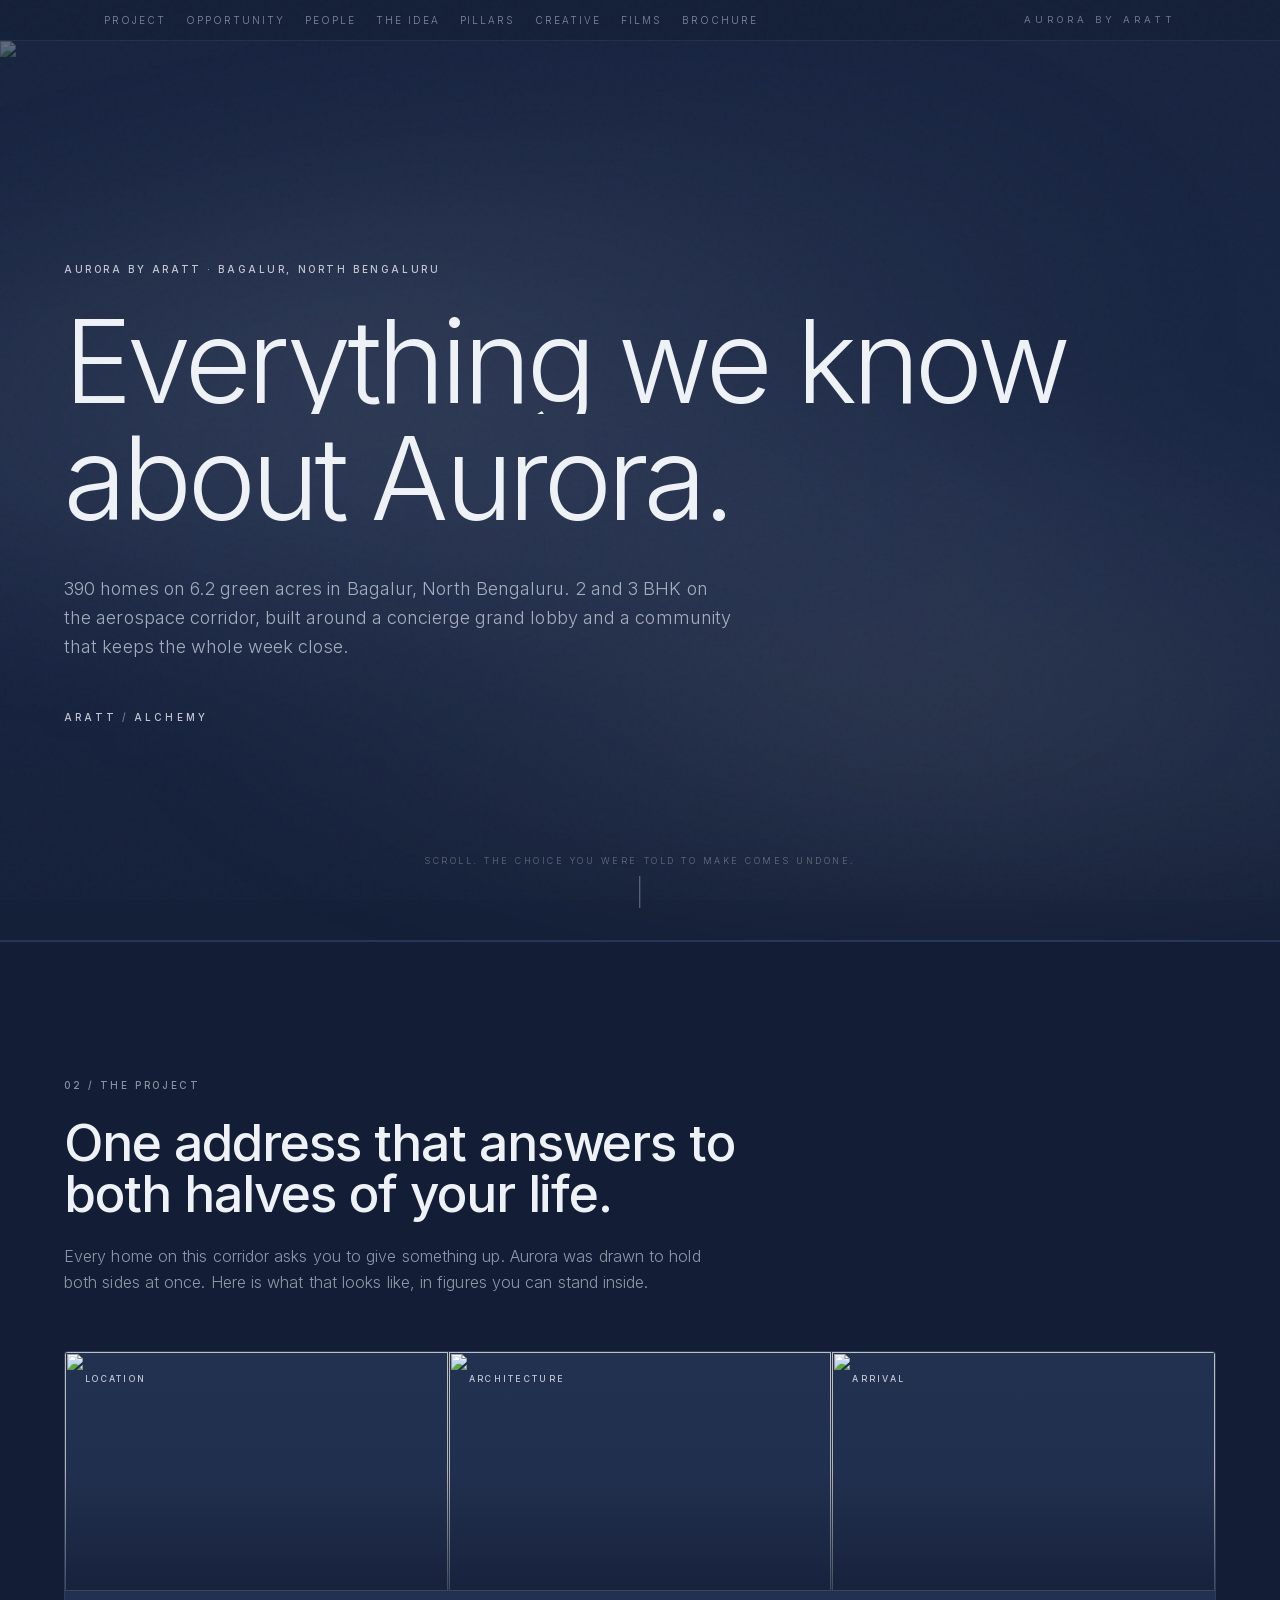
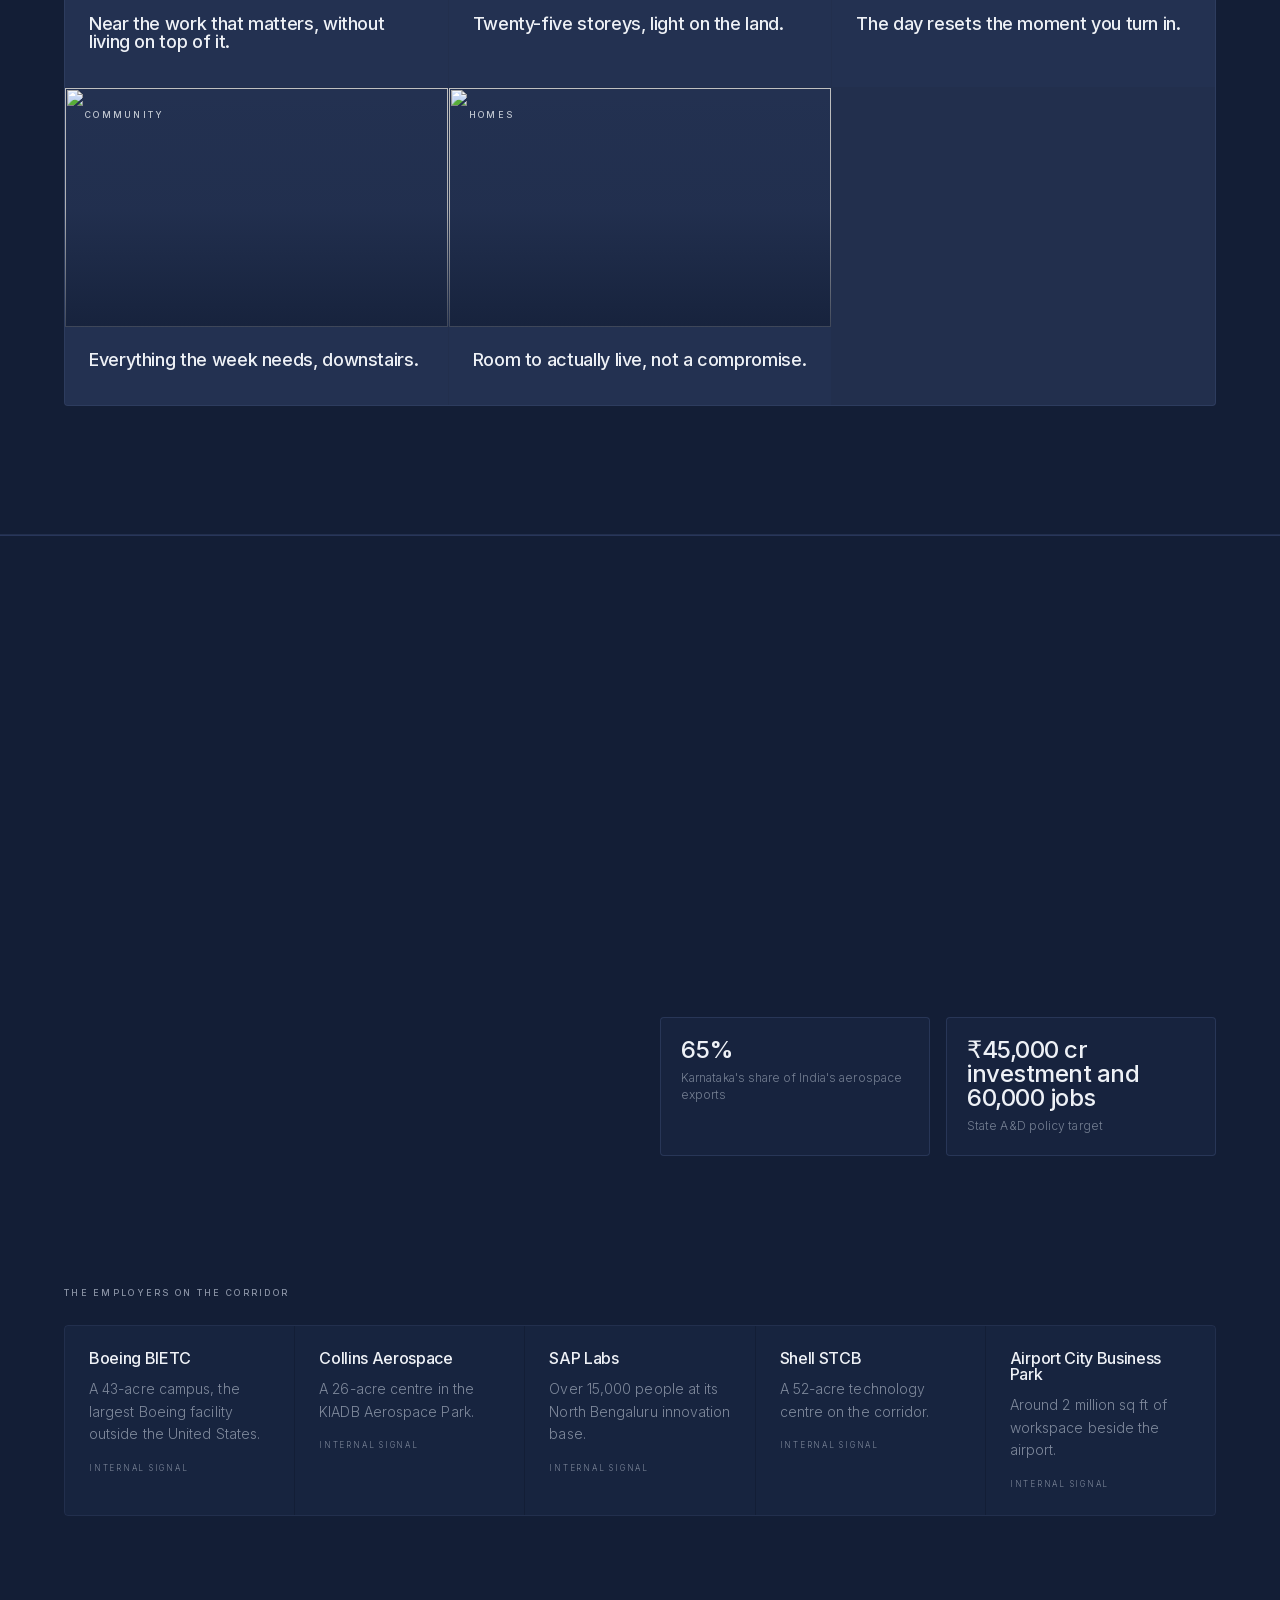
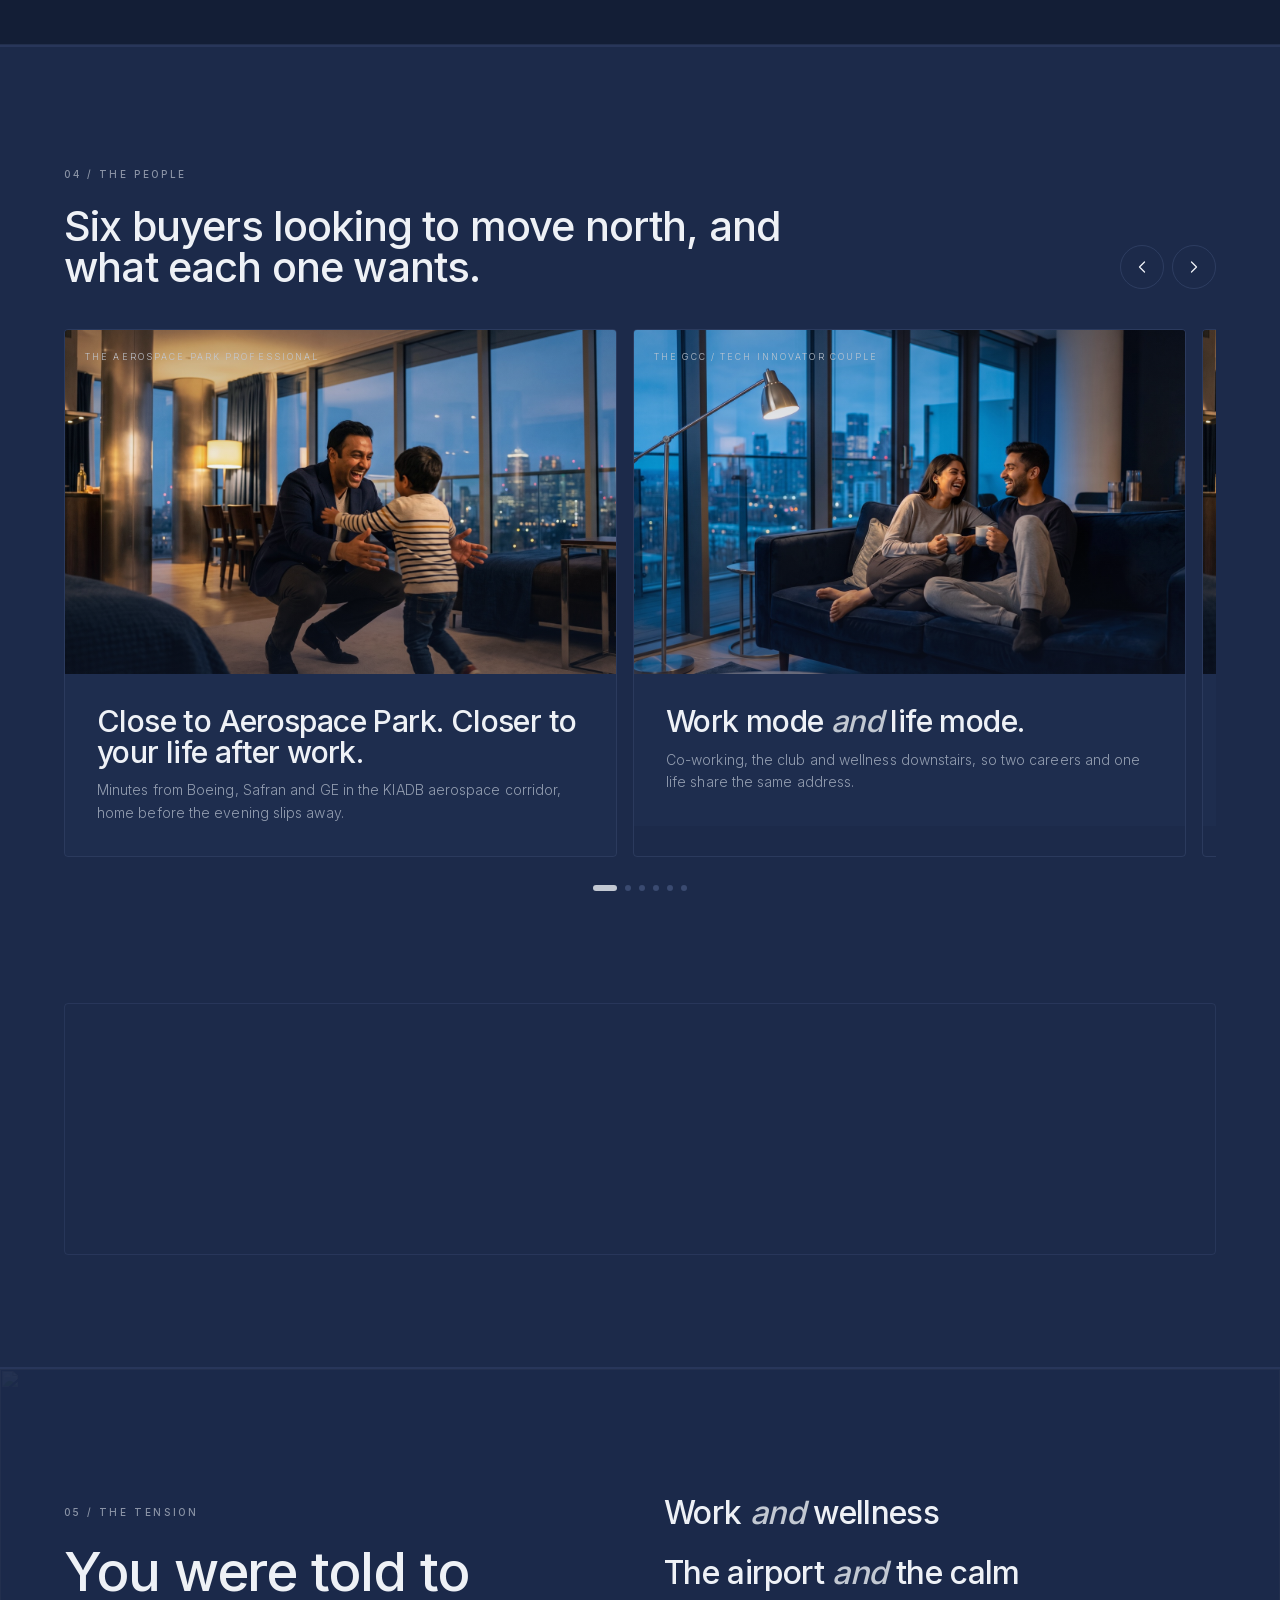
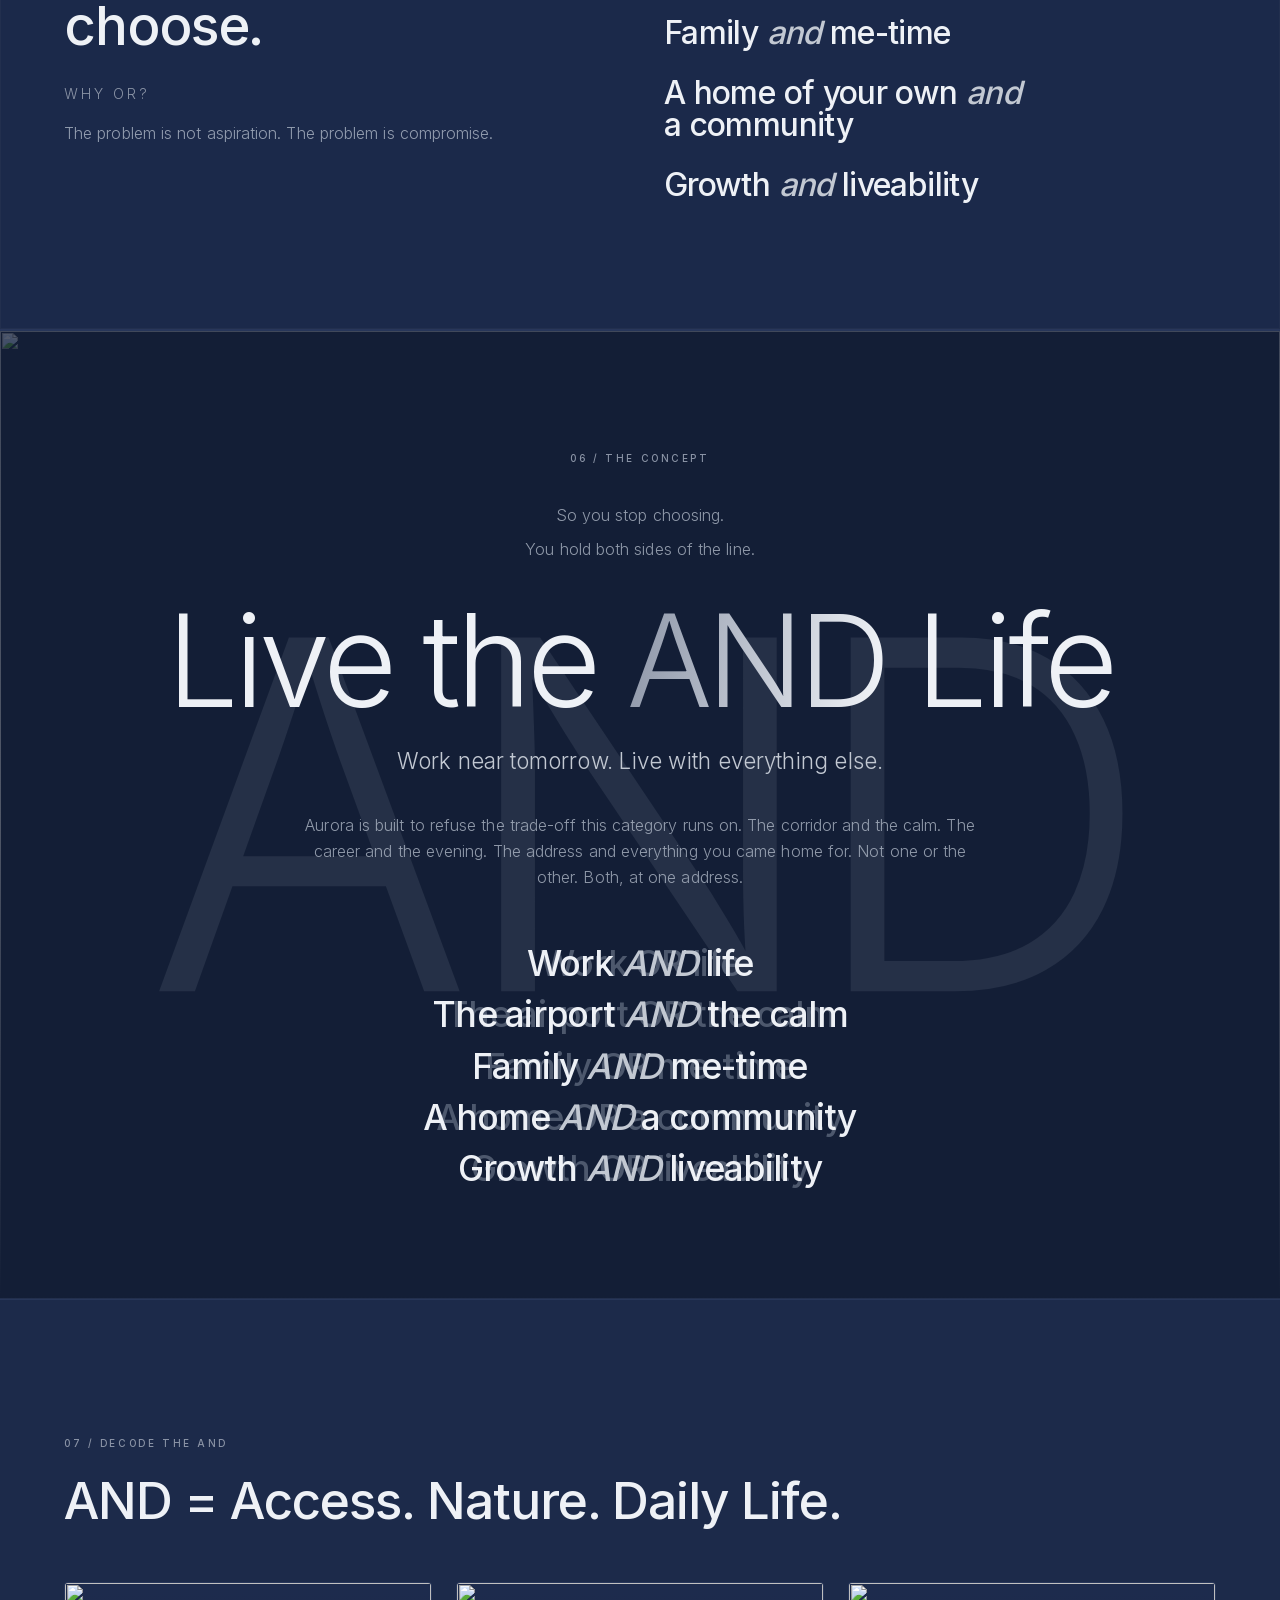
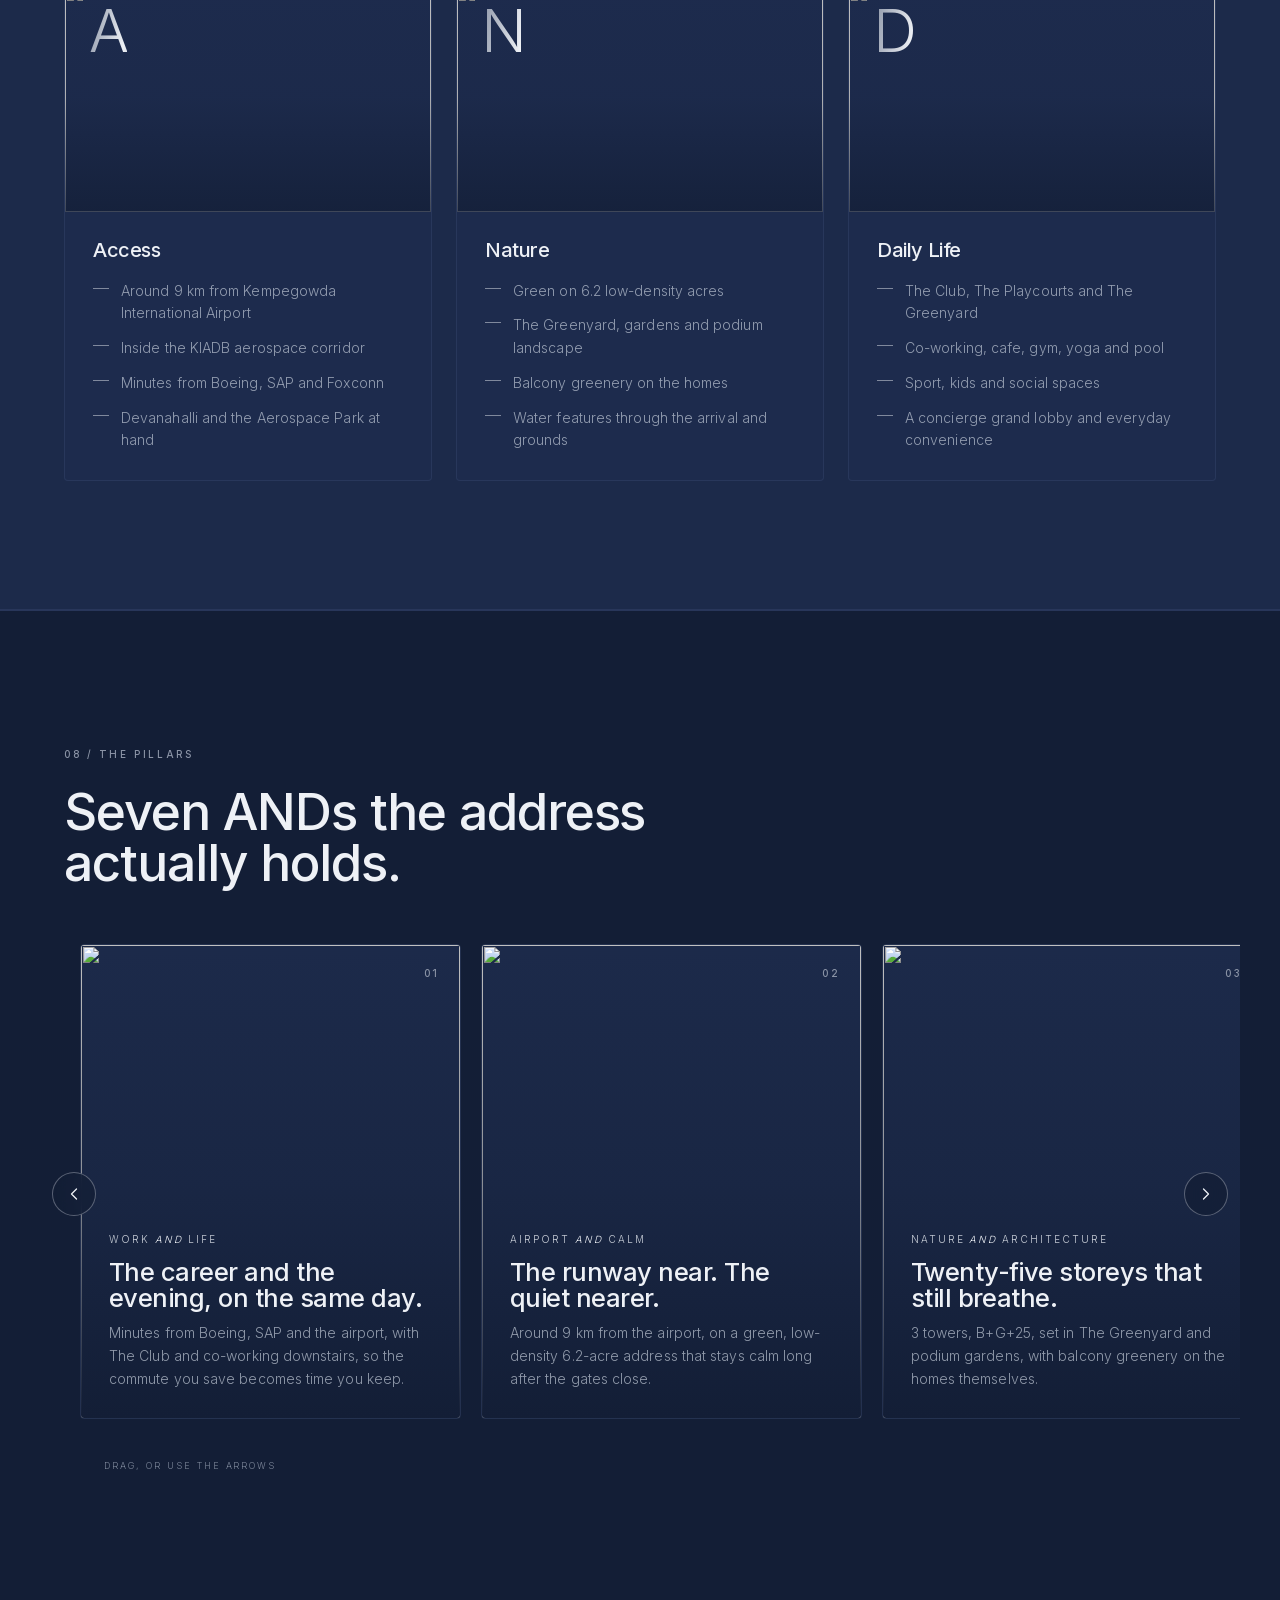
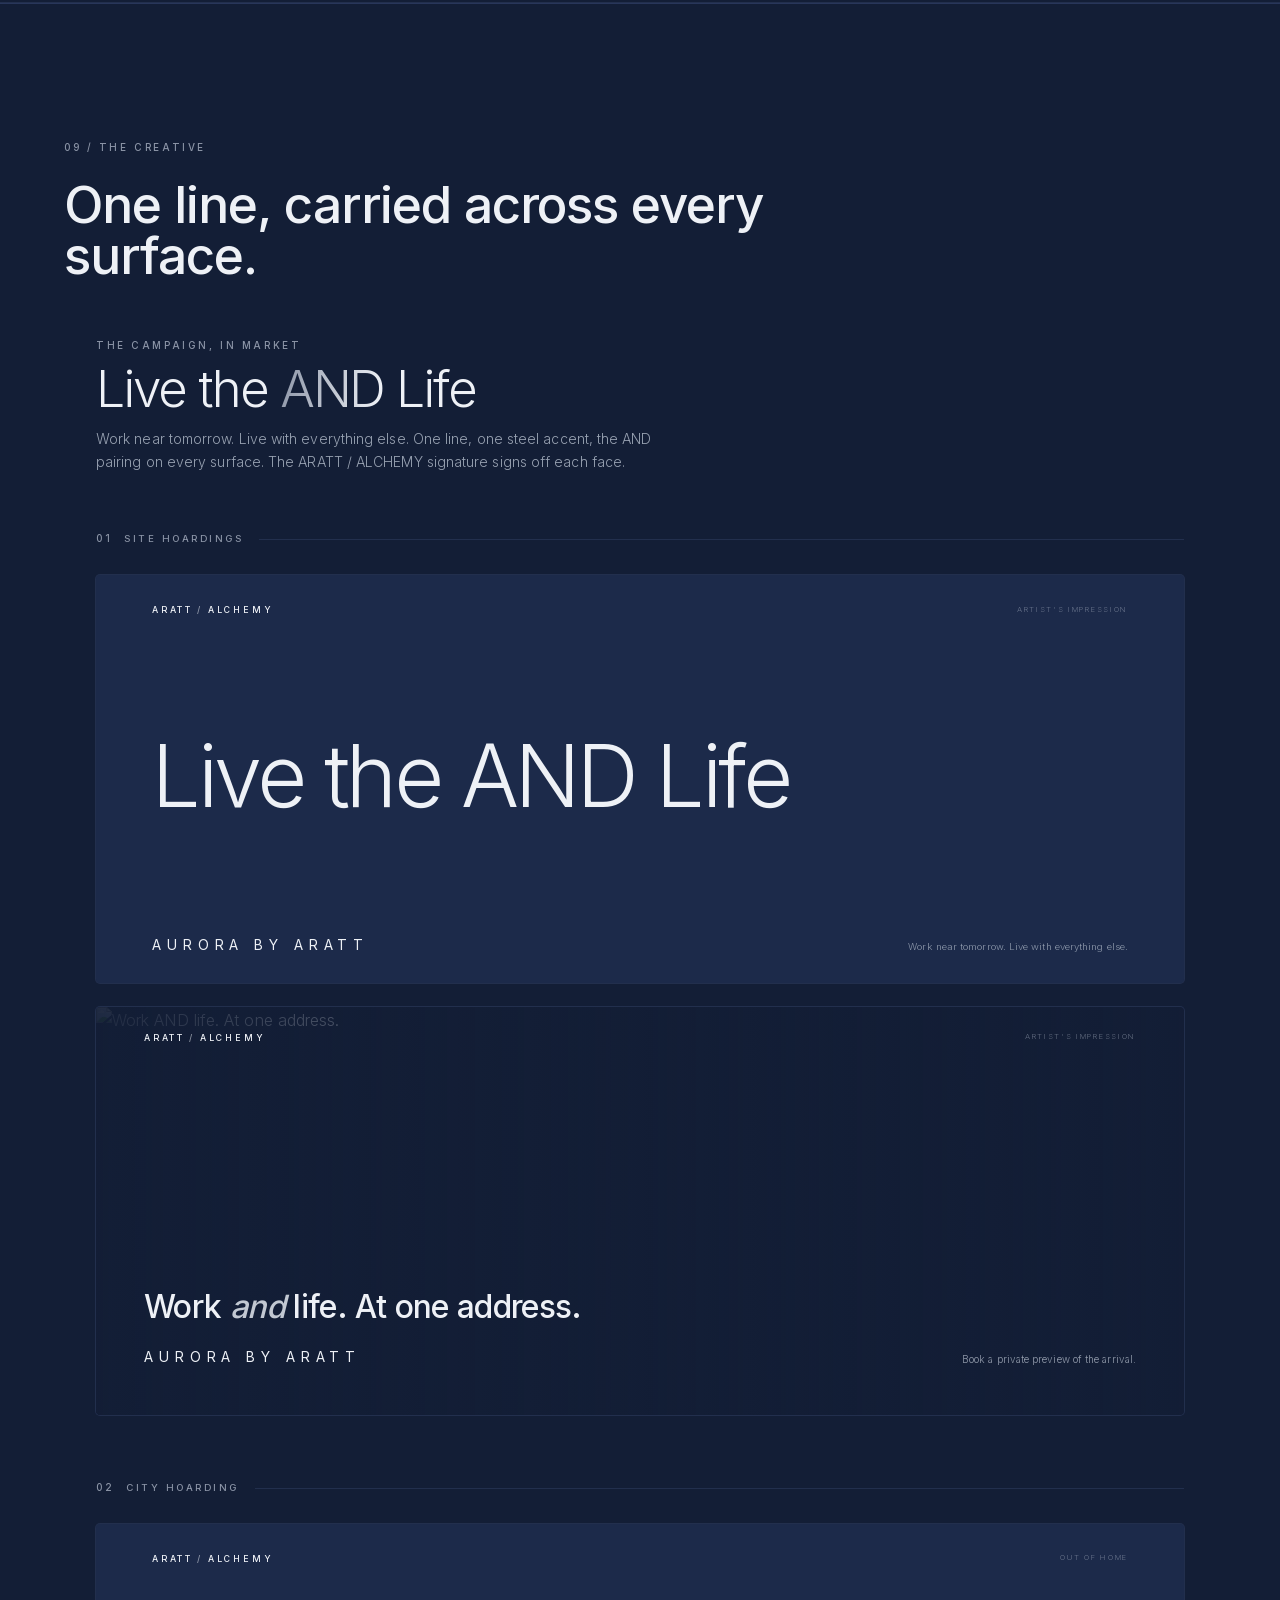
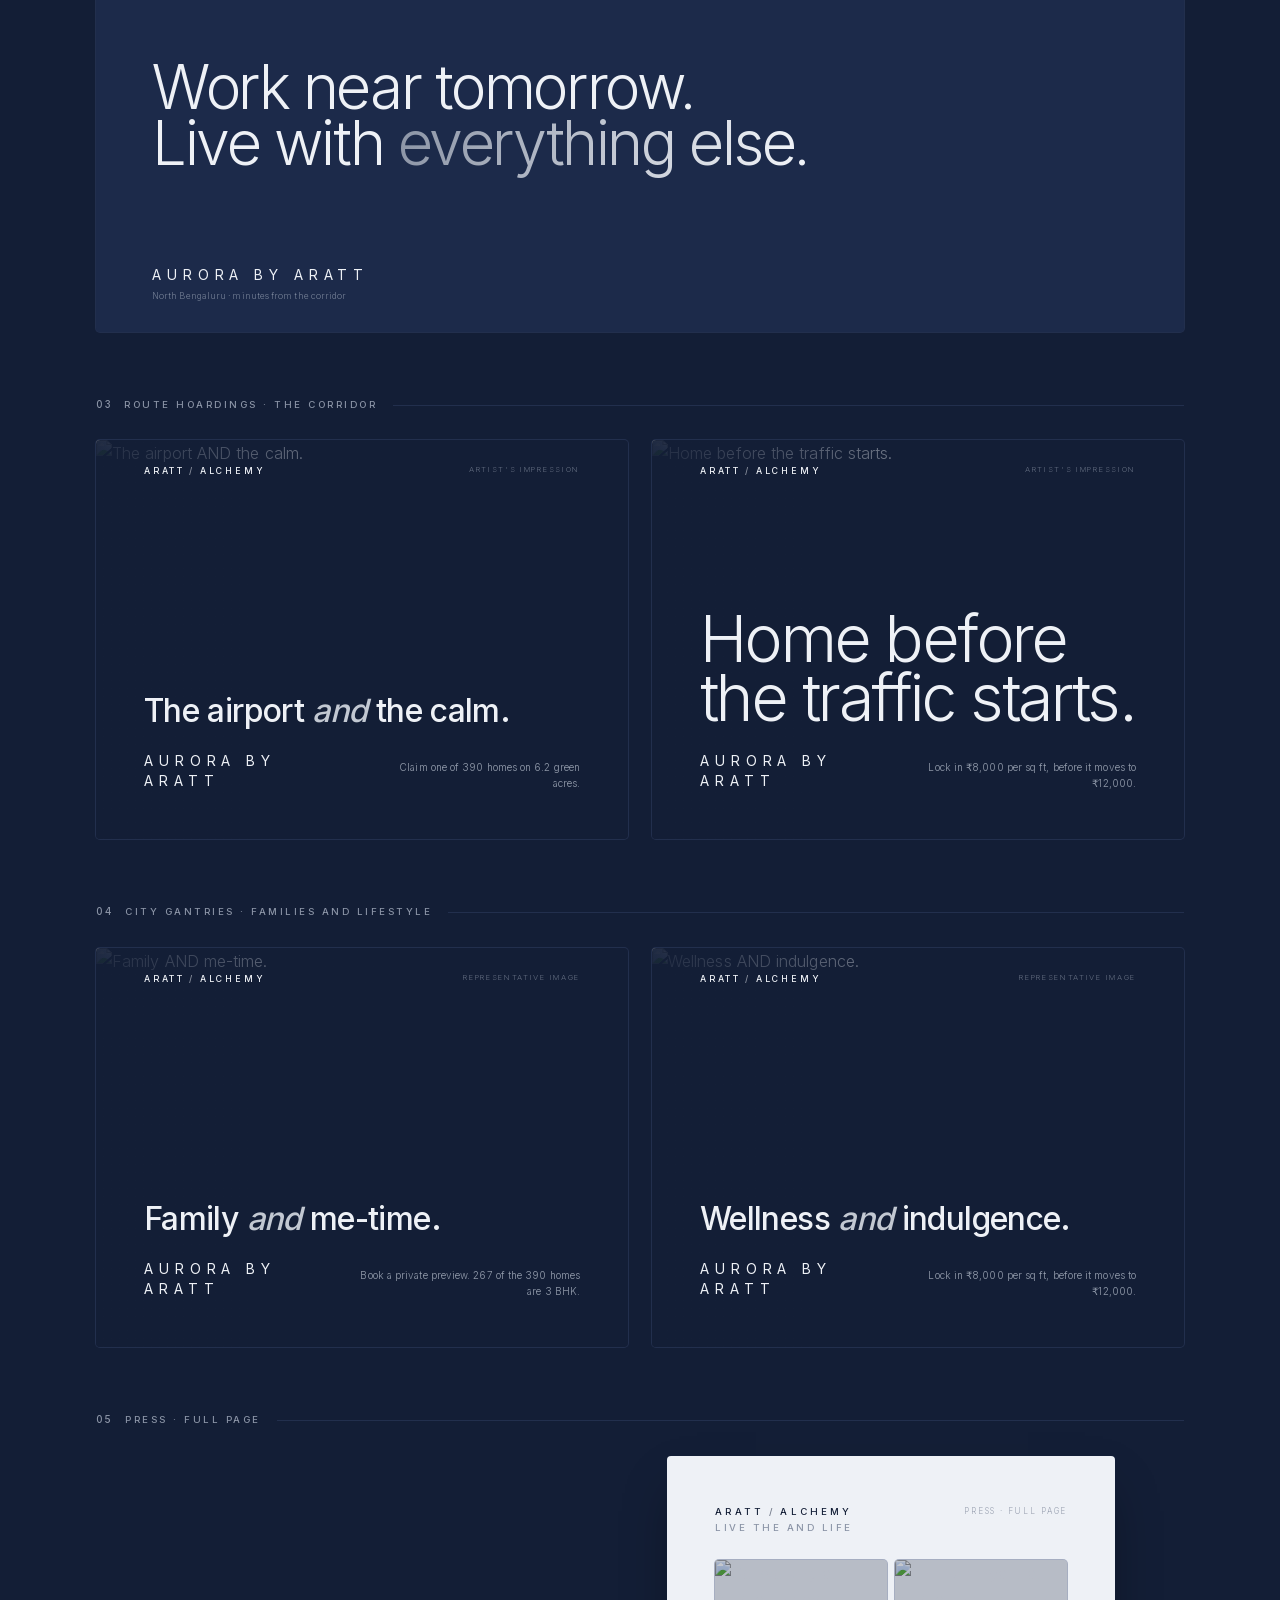
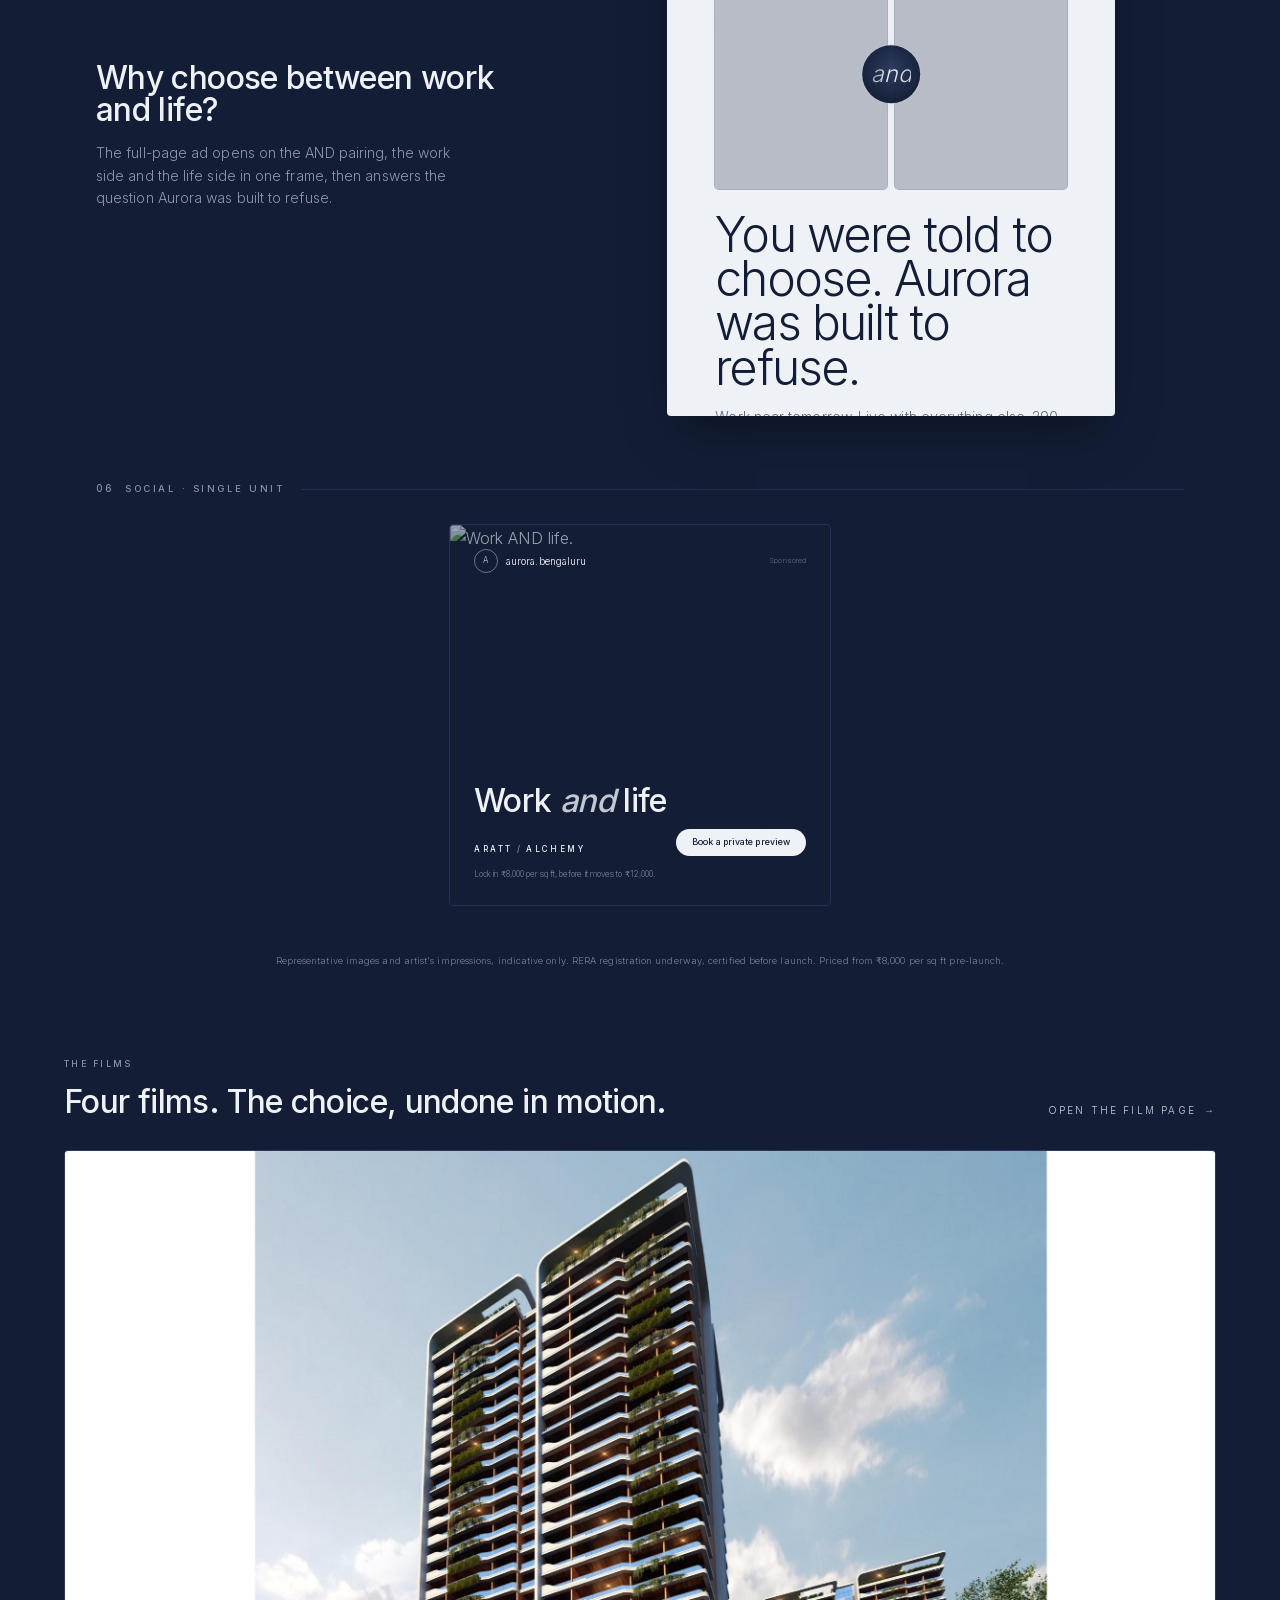
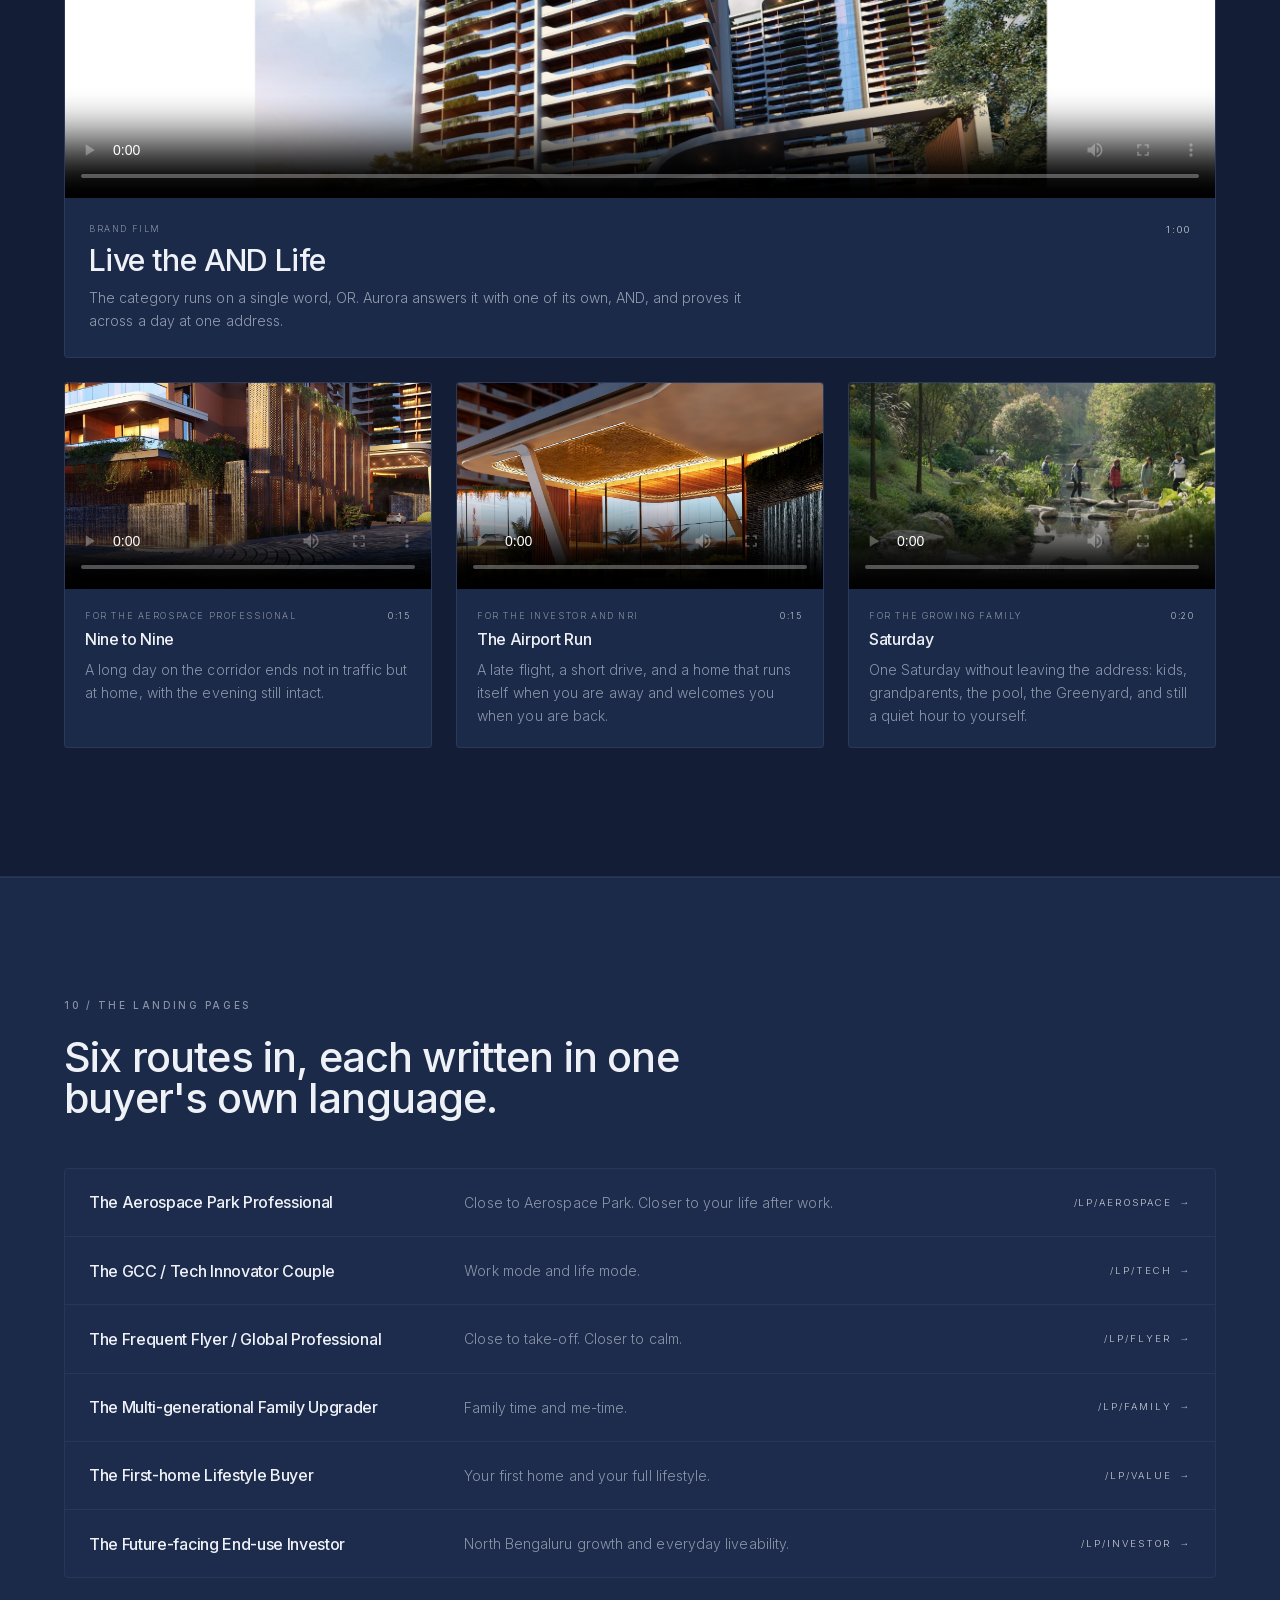
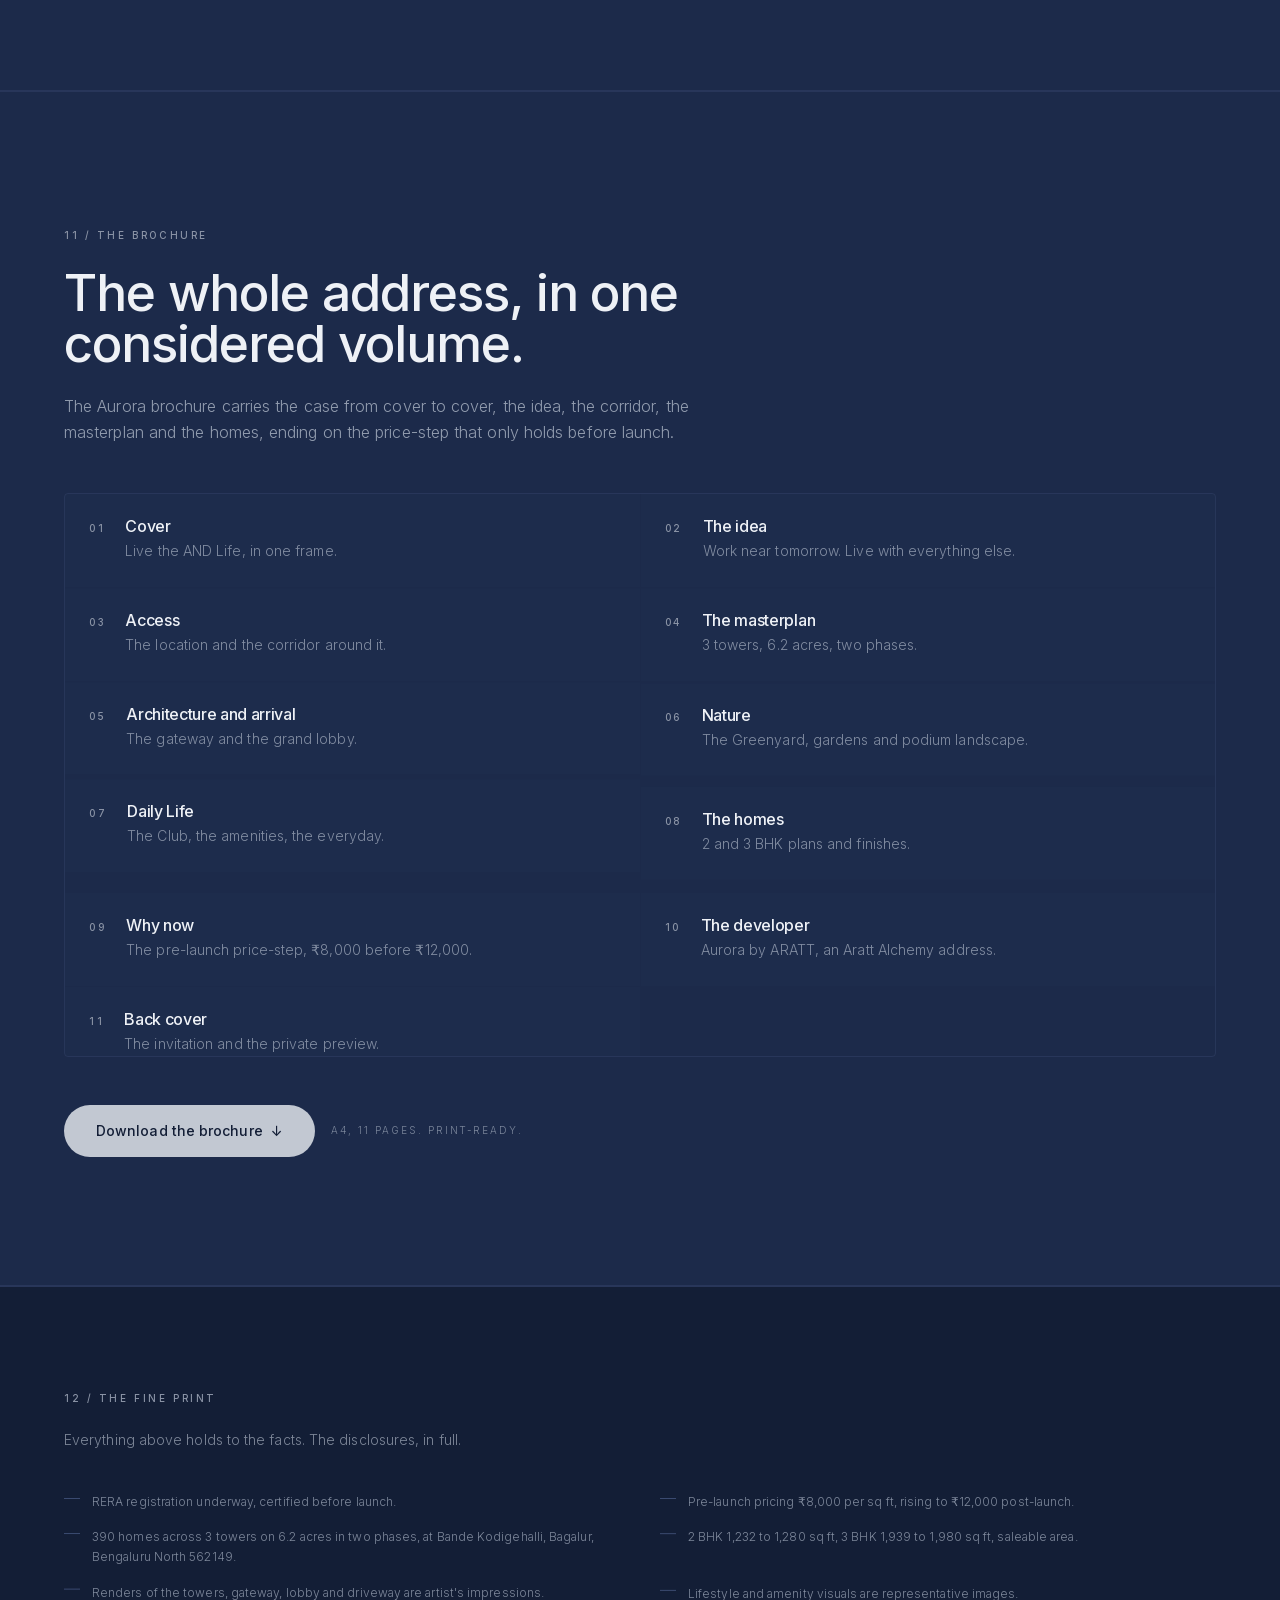
==== index.html @ e552d4df "Commit cloned landing page and assets" ====
<!DOCTYPE html><html data-dpl-id="dpl_Bg25fUHdhEsCrPR8ZMfVuFQyjgDs" lang="en" class="inter_f4213802-module__MgCSNG__variable"><head><meta charSet="utf-8"/><meta name="viewport" content="width=device-width, initial-scale=1"/><link rel="preload" href="/_next/static/media/83afe278b6a6bb3c-s.p.2bn3s6zvc0dyp.woff2?dpl=dpl_Bg25fUHdhEsCrPR8ZMfVuFQyjgDs" as="font" crossorigin="" type="font/woff2"/><link rel="preload" as="image" imageSrcSet="/_next/image?url=%2Fimg%2Fdeck%2Ffacade.jpg&amp;w=640&amp;q=75&amp;dpl=dpl_Bg25fUHdhEsCrPR8ZMfVuFQyjgDs 640w, /_next/image?url=%2Fimg%2Fdeck%2Ffacade.jpg&amp;w=750&amp;q=75&amp;dpl=dpl_Bg25fUHdhEsCrPR8ZMfVuFQyjgDs 750w, /_next/image?url=%2Fimg%2Fdeck%2Ffacade.jpg&amp;w=828&amp;q=75&amp;dpl=dpl_Bg25fUHdhEsCrPR8ZMfVuFQyjgDs 828w, /_next/image?url=%2Fimg%2Fdeck%2Ffacade.jpg&amp;w=1080&amp;q=75&amp;dpl=dpl_Bg25fUHdhEsCrPR8ZMfVuFQyjgDs 1080w, /_next/image?url=%2Fimg%2Fdeck%2Ffacade.jpg&amp;w=1200&amp;q=75&amp;dpl=dpl_Bg25fUHdhEsCrPR8ZMfVuFQyjgDs 1200w, /_next/image?url=%2Fimg%2Fdeck%2Ffacade.jpg&amp;w=1920&amp;q=75&amp;dpl=dpl_Bg25fUHdhEsCrPR8ZMfVuFQyjgDs 1920w, /_next/image?url=%2Fimg%2Fdeck%2Ffacade.jpg&amp;w=2048&amp;q=75&amp;dpl=dpl_Bg25fUHdhEsCrPR8ZMfVuFQyjgDs 2048w, /_next/image?url=%2Fimg%2Fdeck%2Ffacade.jpg&amp;w=3840&amp;q=75&amp;dpl=dpl_Bg25fUHdhEsCrPR8ZMfVuFQyjgDs 3840w" imageSizes="100vw"/><link rel="stylesheet" href="/_next/static/chunks/2kq37qay9_5m1.css?dpl=dpl_Bg25fUHdhEsCrPR8ZMfVuFQyjgDs" data-precedence="next"/><link rel="preload" as="script" fetchPriority="low" href="/_next/static/chunks/0gore01jw617k.js?dpl=dpl_Bg25fUHdhEsCrPR8ZMfVuFQyjgDs"/><script src="/_next/static/chunks/15orcrkp-_9ct.js?dpl=dpl_Bg25fUHdhEsCrPR8ZMfVuFQyjgDs" async=""></script><script src="/_next/static/chunks/3p9eevrhj-twl.js?dpl=dpl_Bg25fUHdhEsCrPR8ZMfVuFQyjgDs" async=""></script><script src="/_next/static/chunks/1mfjqidm5qp0a.js?dpl=dpl_Bg25fUHdhEsCrPR8ZMfVuFQyjgDs" async=""></script><script src="/_next/static/chunks/turbopack-2avrv18fn4o2w.js?dpl=dpl_Bg25fUHdhEsCrPR8ZMfVuFQyjgDs" async=""></script><script src="/_next/static/chunks/05-c3ty_6dwfk.js?dpl=dpl_Bg25fUHdhEsCrPR8ZMfVuFQyjgDs" async=""></script><script src="/_next/static/chunks/14mrh2-p_w84d.js?dpl=dpl_Bg25fUHdhEsCrPR8ZMfVuFQyjgDs" async=""></script><script src="/_next/static/chunks/0d7z5o1bxadqd.js?dpl=dpl_Bg25fUHdhEsCrPR8ZMfVuFQyjgDs" async=""></script><script src="/_next/static/chunks/2y96obt93bg2v.js?dpl=dpl_Bg25fUHdhEsCrPR8ZMfVuFQyjgDs" async=""></script><script src="/_next/static/chunks/38ey9dg286jt0.js?dpl=dpl_Bg25fUHdhEsCrPR8ZMfVuFQyjgDs" async=""></script><script src="/_next/static/chunks/0danqw8c0l--f.js?dpl=dpl_Bg25fUHdhEsCrPR8ZMfVuFQyjgDs" async=""></script><script src="/_next/static/chunks/3yv6t93pow8eq.js?dpl=dpl_Bg25fUHdhEsCrPR8ZMfVuFQyjgDs" async=""></script><meta name="next-size-adjust" content=""/><title>Aurora · Live the AND Life</title><meta name="description" content="Aurora by Aratt, a landmark residential development at Bagalur, North Bengaluru. Work near tomorrow. Live with everything else."/><meta name="author" content="Aratt Builders"/><meta name="keywords" content="Aurora,Aratt,Bagalur,North Bengaluru,luxury apartments,2 &amp; 3 BHK"/><meta property="og:title" content="Aurora · Live the AND Life"/><meta property="og:description" content="A landmark residential development at Bagalur, North Bengaluru. Work near tomorrow. Live with everything else."/><meta property="og:type" content="website"/><meta name="twitter:card" content="summary"/><meta name="twitter:title" content="Aurora · Live the AND Life"/><meta name="twitter:description" content="A landmark residential development at Bagalur, North Bengaluru. Work near tomorrow. Live with everything else."/><link rel="icon" href="/favicon.ico?favicon.2vob68tjqpejf.ico?dpl=dpl_Bg25fUHdhEsCrPR8ZMfVuFQyjgDs" sizes="256x256" type="image/x-icon"/><script src="/_next/static/chunks/0cz1d0mv5g_q7.js?dpl=dpl_Bg25fUHdhEsCrPR8ZMfVuFQyjgDs" noModule=""></script></head><body><div hidden=""><!--$--><!--/$--></div><div class="grain-overlay" aria-hidden="true"></div><main class="relative"><div aria-hidden="true" class="fixed inset-x-0 top-0 z-50 h-px origin-left bg-gradient-to-r from-transparent via-gold to-gold-bright" style="transform:scaleX(0)"></div><div class="grain-overlay" aria-hidden="true"></div><nav class="sticky top-0 z-40 border-b border-navy-line/40 bg-navy-deep/85 backdrop-blur-md"><div class="mx-auto flex max-w-6xl items-center gap-6 px-6 sm:px-10"><ul class="flex flex-1 items-center gap-5 overflow-x-auto py-3 text-[0.62rem] uppercase tracking-[0.2em] text-mist/60 [scrollbar-width:none] [&amp;::-webkit-scrollbar]:hidden"><li class="shrink-0"><a href="#project" class="whitespace-nowrap transition-colors hover:text-gold">Project</a></li><li class="shrink-0"><a href="#opportunity" class="whitespace-nowrap transition-colors hover:text-gold">Opportunity</a></li><li class="shrink-0"><a href="#people" class="whitespace-nowrap transition-colors hover:text-gold">People</a></li><li class="shrink-0"><a href="#the-idea" class="whitespace-nowrap transition-colors hover:text-gold">The idea</a></li><li class="shrink-0"><a href="#pillars" class="whitespace-nowrap transition-colors hover:text-gold">Pillars</a></li><li class="shrink-0"><a href="#creative" class="whitespace-nowrap transition-colors hover:text-gold">Creative</a></li><li class="shrink-0"><a href="#films" class="whitespace-nowrap transition-colors hover:text-gold">Films</a></li><li class="shrink-0"><a href="#brochure" class="whitespace-nowrap transition-colors hover:text-gold">Brochure</a></li></ul><span class="hidden shrink-0 wordmark text-[0.6rem] text-mist/50 sm:inline">Aurora by ARATT</span></div></nav><section class="relative flex min-h-screen items-center overflow-hidden border-b border-navy-line/40 bg-navy px-6 sm:px-10"><div class="absolute inset-0"><img alt="The Aurora facade" decoding="async" data-nimg="fill" class="object-cover opacity-75" style="position:absolute;height:100%;width:100%;left:0;top:0;right:0;bottom:0;color:transparent" sizes="100vw" srcSet="/_next/image?url=%2Fimg%2Fdeck%2Ffacade.jpg&amp;w=640&amp;q=75&amp;dpl=dpl_Bg25fUHdhEsCrPR8ZMfVuFQyjgDs 640w, /_next/image?url=%2Fimg%2Fdeck%2Ffacade.jpg&amp;w=750&amp;q=75&amp;dpl=dpl_Bg25fUHdhEsCrPR8ZMfVuFQyjgDs 750w, /_next/image?url=%2Fimg%2Fdeck%2Ffacade.jpg&amp;w=828&amp;q=75&amp;dpl=dpl_Bg25fUHdhEsCrPR8ZMfVuFQyjgDs 828w, /_next/image?url=%2Fimg%2Fdeck%2Ffacade.jpg&amp;w=1080&amp;q=75&amp;dpl=dpl_Bg25fUHdhEsCrPR8ZMfVuFQyjgDs 1080w, /_next/image?url=%2Fimg%2Fdeck%2Ffacade.jpg&amp;w=1200&amp;q=75&amp;dpl=dpl_Bg25fUHdhEsCrPR8ZMfVuFQyjgDs 1200w, /_next/image?url=%2Fimg%2Fdeck%2Ffacade.jpg&amp;w=1920&amp;q=75&amp;dpl=dpl_Bg25fUHdhEsCrPR8ZMfVuFQyjgDs 1920w, /_next/image?url=%2Fimg%2Fdeck%2Ffacade.jpg&amp;w=2048&amp;q=75&amp;dpl=dpl_Bg25fUHdhEsCrPR8ZMfVuFQyjgDs 2048w, /_next/image?url=%2Fimg%2Fdeck%2Ffacade.jpg&amp;w=3840&amp;q=75&amp;dpl=dpl_Bg25fUHdhEsCrPR8ZMfVuFQyjgDs 3840w" src="/_next/image?url=%2Fimg%2Fdeck%2Ffacade.jpg&amp;w=3840&amp;q=75&amp;dpl=dpl_Bg25fUHdhEsCrPR8ZMfVuFQyjgDs"/><div class="absolute inset-0 bg-gradient-to-t from-navy-deep/90 via-navy-deep/35 to-navy-deep/55"></div></div><div aria-hidden="true" style="--aurora-op:0.35;--aurora-dur:22s" class="jsx-335b17ffafa406c8 aurora-ribbon"><span class="jsx-335b17ffafa406c8 aurora-ribbon__band aurora-ribbon__band--a"></span><span class="jsx-335b17ffafa406c8 aurora-ribbon__band aurora-ribbon__band--b"></span></div><div aria-hidden="true" class="pointer-events-none absolute inset-0 flex items-center justify-center opacity-40"><div class="display-hero select-none whitespace-nowrap text-[26vw] leading-none text-navy-surface/30" style="transform:translateX(6%)">Aurora</div></div><div class="relative z-10 mx-auto w-full max-w-6xl py-32"><div style="opacity:0;transform:translateY(28px)"><span class="eyebrow text-[0.62rem] text-gold">Aurora by ARATT · Bagalur, North Bengaluru</span></div><div style="opacity:0;transform:translateY(28px)"><h1 class="mt-7 display-hero text-[clamp(3rem,9vw,7.5rem)] text-cream"><span><span class="inline-block overflow-hidden align-baseline"><span class="inline-block" style="opacity:0;transform:translateY(110%)">Everything<!-- --> </span></span><span class="inline-block overflow-hidden align-baseline"><span class="inline-block" style="opacity:0;transform:translateY(110%)">we<!-- --> </span></span><span class="inline-block overflow-hidden align-baseline"><span class="inline-block" style="opacity:0;transform:translateY(110%)">know<!-- --> </span></span><span class="inline-block overflow-hidden align-baseline"><span class="inline-block" style="opacity:0;transform:translateY(110%)">about<!-- --> </span></span><span class="inline-block overflow-hidden align-baseline"><span class="inline-block" style="opacity:0;transform:translateY(110%)">Aurora.</span></span></span></h1></div><div style="opacity:0;transform:translateY(28px)"><p class="mt-8 max-w-2xl text-lg leading-relaxed text-mist/80">390 homes on 6.2 green acres in Bagalur, North Bengaluru. 2 and 3 BHK on the aerospace corridor, built around a concierge grand lobby and a community that keeps the whole week close.</p></div><div style="opacity:0;transform:translateY(28px)"><div class="mt-10"><span aria-label="Aratt Alchemy" class="inline-flex items-baseline whitespace-nowrap font-sans font-medium uppercase text-gold text-[0.62rem]" style="letter-spacing:0.32em">ARATT<span aria-hidden="true" class="px-[0.5em] opacity-55">/</span>ALCHEMY</span></div></div></div><span class="absolute bottom-8 left-1/2 z-10 flex -translate-x-1/2 flex-col items-center gap-2 text-[0.56rem] uppercase tracking-[0.28em] text-mist/45">Scroll. The choice you were told to make comes undone.<span aria-hidden="true" class="h-8 w-px animate-pulse bg-gold/50"></span></span></section><div aria-hidden="true" style="--aurora-dur:8s" class="jsx-e48e6b84104c7c11 aurora-divider"><span class="jsx-e48e6b84104c7c11 aurora-divider__glow"></span></div><section id="project" class="scroll-mt-16 border-b border-navy-line/40 bg-navy-deep px-6 py-24 sm:px-10 sm:py-32"><div class="mx-auto max-w-6xl"><div style="opacity:0;transform:translateY(28px)"><span class="section-num">02 / The project</span></div><div style="opacity:0;transform:translateY(28px)"><h2 class="mt-5 max-w-3xl display-tight text-[clamp(1.9rem,4.4vw,3.2rem)] font-light text-cream">One address that answers to both halves of your life.</h2></div><div style="opacity:0;transform:translateY(28px)"><p class="mt-6 max-w-2xl text-base leading-relaxed text-mist/70">Every home on this corridor asks you to give something up. Aurora was drawn to hold both sides at once. Here is what that looks like, in figures you can stand inside.</p></div><div class="mt-14 grid gap-px overflow-hidden rounded-sm border border-navy-line/50 bg-navy-line/40 sm:grid-cols-2 lg:grid-cols-3"><div class="group" style="opacity:0;transform:translateY(24px)"><div class="relative flex h-full flex-col overflow-hidden bg-navy-surface/30"><div class="relative aspect-[16/10] overflow-hidden"><img alt="" loading="lazy" decoding="async" data-nimg="fill" class="object-cover opacity-100 transition-transform duration-700 ease-out group-hover:scale-105" style="position:absolute;height:100%;width:100%;left:0;top:0;right:0;bottom:0;color:transparent" sizes="(min-width:1024px) 33vw, (min-width:640px) 50vw, 100vw" srcSet="/_next/image?url=%2Fimg%2Fdeck%2Fmap-corridor.jpg&amp;w=256&amp;q=75&amp;dpl=dpl_Bg25fUHdhEsCrPR8ZMfVuFQyjgDs 256w, /_next/image?url=%2Fimg%2Fdeck%2Fmap-corridor.jpg&amp;w=384&amp;q=75&amp;dpl=dpl_Bg25fUHdhEsCrPR8ZMfVuFQyjgDs 384w, /_next/image?url=%2Fimg%2Fdeck%2Fmap-corridor.jpg&amp;w=640&amp;q=75&amp;dpl=dpl_Bg25fUHdhEsCrPR8ZMfVuFQyjgDs 640w, /_next/image?url=%2Fimg%2Fdeck%2Fmap-corridor.jpg&amp;w=750&amp;q=75&amp;dpl=dpl_Bg25fUHdhEsCrPR8ZMfVuFQyjgDs 750w, /_next/image?url=%2Fimg%2Fdeck%2Fmap-corridor.jpg&amp;w=828&amp;q=75&amp;dpl=dpl_Bg25fUHdhEsCrPR8ZMfVuFQyjgDs 828w, /_next/image?url=%2Fimg%2Fdeck%2Fmap-corridor.jpg&amp;w=1080&amp;q=75&amp;dpl=dpl_Bg25fUHdhEsCrPR8ZMfVuFQyjgDs 1080w, /_next/image?url=%2Fimg%2Fdeck%2Fmap-corridor.jpg&amp;w=1200&amp;q=75&amp;dpl=dpl_Bg25fUHdhEsCrPR8ZMfVuFQyjgDs 1200w, /_next/image?url=%2Fimg%2Fdeck%2Fmap-corridor.jpg&amp;w=1920&amp;q=75&amp;dpl=dpl_Bg25fUHdhEsCrPR8ZMfVuFQyjgDs 1920w, /_next/image?url=%2Fimg%2Fdeck%2Fmap-corridor.jpg&amp;w=2048&amp;q=75&amp;dpl=dpl_Bg25fUHdhEsCrPR8ZMfVuFQyjgDs 2048w, /_next/image?url=%2Fimg%2Fdeck%2Fmap-corridor.jpg&amp;w=3840&amp;q=75&amp;dpl=dpl_Bg25fUHdhEsCrPR8ZMfVuFQyjgDs 3840w" src="/_next/image?url=%2Fimg%2Fdeck%2Fmap-corridor.jpg&amp;w=3840&amp;q=75&amp;dpl=dpl_Bg25fUHdhEsCrPR8ZMfVuFQyjgDs"/><div class="absolute inset-0 bg-gradient-to-t from-navy-deep/75 via-navy-deep/10 to-transparent"></div><span class="absolute left-5 top-5 eyebrow text-[0.55rem] text-gold">Location</span></div><div class="flex flex-1 flex-col p-6"><p class="display-tight text-lg font-light leading-snug text-cream">Near the work that matters, without living on top of it.</p><p class="mt-4 max-h-0 overflow-hidden text-sm leading-relaxed text-mist/65 opacity-0 transition-all duration-500 ease-out group-hover:max-h-40 group-hover:opacity-100 sm:mt-3">Around 9 km from Kempegowda International Airport, in the KIADB aerospace corridor, minutes from Boeing, SAP and Foxconn.</p><p class="mt-4 text-sm leading-relaxed text-mist/60 sm:hidden">Around 9 km from Kempegowda International Airport, in the KIADB aerospace corridor, minutes from Boeing, SAP and Foxconn.</p></div></div></div><div class="group" style="opacity:0;transform:translateY(24px)"><div class="relative flex h-full flex-col overflow-hidden bg-navy-surface/30"><div class="relative aspect-[16/10] overflow-hidden"><img alt="" loading="lazy" decoding="async" data-nimg="fill" class="object-cover opacity-100 transition-transform duration-700 ease-out group-hover:scale-105" style="position:absolute;height:100%;width:100%;left:0;top:0;right:0;bottom:0;color:transparent" sizes="(min-width:1024px) 33vw, (min-width:640px) 50vw, 100vw" srcSet="/_next/image?url=%2Fimg%2Fdeck%2Ftower-elevation.jpg&amp;w=256&amp;q=75&amp;dpl=dpl_Bg25fUHdhEsCrPR8ZMfVuFQyjgDs 256w, /_next/image?url=%2Fimg%2Fdeck%2Ftower-elevation.jpg&amp;w=384&amp;q=75&amp;dpl=dpl_Bg25fUHdhEsCrPR8ZMfVuFQyjgDs 384w, /_next/image?url=%2Fimg%2Fdeck%2Ftower-elevation.jpg&amp;w=640&amp;q=75&amp;dpl=dpl_Bg25fUHdhEsCrPR8ZMfVuFQyjgDs 640w, /_next/image?url=%2Fimg%2Fdeck%2Ftower-elevation.jpg&amp;w=750&amp;q=75&amp;dpl=dpl_Bg25fUHdhEsCrPR8ZMfVuFQyjgDs 750w, /_next/image?url=%2Fimg%2Fdeck%2Ftower-elevation.jpg&amp;w=828&amp;q=75&amp;dpl=dpl_Bg25fUHdhEsCrPR8ZMfVuFQyjgDs 828w, /_next/image?url=%2Fimg%2Fdeck%2Ftower-elevation.jpg&amp;w=1080&amp;q=75&amp;dpl=dpl_Bg25fUHdhEsCrPR8ZMfVuFQyjgDs 1080w, /_next/image?url=%2Fimg%2Fdeck%2Ftower-elevation.jpg&amp;w=1200&amp;q=75&amp;dpl=dpl_Bg25fUHdhEsCrPR8ZMfVuFQyjgDs 1200w, /_next/image?url=%2Fimg%2Fdeck%2Ftower-elevation.jpg&amp;w=1920&amp;q=75&amp;dpl=dpl_Bg25fUHdhEsCrPR8ZMfVuFQyjgDs 1920w, /_next/image?url=%2Fimg%2Fdeck%2Ftower-elevation.jpg&amp;w=2048&amp;q=75&amp;dpl=dpl_Bg25fUHdhEsCrPR8ZMfVuFQyjgDs 2048w, /_next/image?url=%2Fimg%2Fdeck%2Ftower-elevation.jpg&amp;w=3840&amp;q=75&amp;dpl=dpl_Bg25fUHdhEsCrPR8ZMfVuFQyjgDs 3840w" src="/_next/image?url=%2Fimg%2Fdeck%2Ftower-elevation.jpg&amp;w=3840&amp;q=75&amp;dpl=dpl_Bg25fUHdhEsCrPR8ZMfVuFQyjgDs"/><div class="absolute inset-0 bg-gradient-to-t from-navy-deep/75 via-navy-deep/10 to-transparent"></div><span class="absolute left-5 top-5 eyebrow text-[0.55rem] text-gold">Architecture</span></div><div class="flex flex-1 flex-col p-6"><p class="display-tight text-lg font-light leading-snug text-cream">Twenty-five storeys, light on the land.</p><p class="mt-4 max-h-0 overflow-hidden text-sm leading-relaxed text-mist/65 opacity-0 transition-all duration-500 ease-out group-hover:max-h-40 group-hover:opacity-100 sm:mt-3">3 towers, B+G+25, across 6.2 acres in two phases. A high-rise address on low-density ground.</p><p class="mt-4 text-sm leading-relaxed text-mist/60 sm:hidden">3 towers, B+G+25, across 6.2 acres in two phases. A high-rise address on low-density ground.</p></div></div></div><div class="group" style="opacity:0;transform:translateY(24px)"><div class="relative flex h-full flex-col overflow-hidden bg-navy-surface/30"><div class="relative aspect-[16/10] overflow-hidden"><img alt="" loading="lazy" decoding="async" data-nimg="fill" class="object-cover opacity-100 transition-transform duration-700 ease-out group-hover:scale-105" style="position:absolute;height:100%;width:100%;left:0;top:0;right:0;bottom:0;color:transparent" sizes="(min-width:1024px) 33vw, (min-width:640px) 50vw, 100vw" srcSet="/_next/image?url=%2Fimg%2Fdeck%2Fgrand-entrance.jpg&amp;w=256&amp;q=75&amp;dpl=dpl_Bg25fUHdhEsCrPR8ZMfVuFQyjgDs 256w, /_next/image?url=%2Fimg%2Fdeck%2Fgrand-entrance.jpg&amp;w=384&amp;q=75&amp;dpl=dpl_Bg25fUHdhEsCrPR8ZMfVuFQyjgDs 384w, /_next/image?url=%2Fimg%2Fdeck%2Fgrand-entrance.jpg&amp;w=640&amp;q=75&amp;dpl=dpl_Bg25fUHdhEsCrPR8ZMfVuFQyjgDs 640w, /_next/image?url=%2Fimg%2Fdeck%2Fgrand-entrance.jpg&amp;w=750&amp;q=75&amp;dpl=dpl_Bg25fUHdhEsCrPR8ZMfVuFQyjgDs 750w, /_next/image?url=%2Fimg%2Fdeck%2Fgrand-entrance.jpg&amp;w=828&amp;q=75&amp;dpl=dpl_Bg25fUHdhEsCrPR8ZMfVuFQyjgDs 828w, /_next/image?url=%2Fimg%2Fdeck%2Fgrand-entrance.jpg&amp;w=1080&amp;q=75&amp;dpl=dpl_Bg25fUHdhEsCrPR8ZMfVuFQyjgDs 1080w, /_next/image?url=%2Fimg%2Fdeck%2Fgrand-entrance.jpg&amp;w=1200&amp;q=75&amp;dpl=dpl_Bg25fUHdhEsCrPR8ZMfVuFQyjgDs 1200w, /_next/image?url=%2Fimg%2Fdeck%2Fgrand-entrance.jpg&amp;w=1920&amp;q=75&amp;dpl=dpl_Bg25fUHdhEsCrPR8ZMfVuFQyjgDs 1920w, /_next/image?url=%2Fimg%2Fdeck%2Fgrand-entrance.jpg&amp;w=2048&amp;q=75&amp;dpl=dpl_Bg25fUHdhEsCrPR8ZMfVuFQyjgDs 2048w, /_next/image?url=%2Fimg%2Fdeck%2Fgrand-entrance.jpg&amp;w=3840&amp;q=75&amp;dpl=dpl_Bg25fUHdhEsCrPR8ZMfVuFQyjgDs 3840w" src="/_next/image?url=%2Fimg%2Fdeck%2Fgrand-entrance.jpg&amp;w=3840&amp;q=75&amp;dpl=dpl_Bg25fUHdhEsCrPR8ZMfVuFQyjgDs"/><div class="absolute inset-0 bg-gradient-to-t from-navy-deep/75 via-navy-deep/10 to-transparent"></div><span class="absolute left-5 top-5 eyebrow text-[0.55rem] text-gold">Arrival</span></div><div class="flex flex-1 flex-col p-6"><p class="display-tight text-lg font-light leading-snug text-cream">The day resets the moment you turn in.</p><p class="mt-4 max-h-0 overflow-hidden text-sm leading-relaxed text-mist/65 opacity-0 transition-all duration-500 ease-out group-hover:max-h-40 group-hover:opacity-100 sm:mt-3">A concierge-led gateway into a 4,424 sq ft grand lobby, inside a clubhouse of nearly 30,000 sq ft.</p><p class="mt-4 text-sm leading-relaxed text-mist/60 sm:hidden">A concierge-led gateway into a 4,424 sq ft grand lobby, inside a clubhouse of nearly 30,000 sq ft.</p></div></div></div><div class="group" style="opacity:0;transform:translateY(24px)"><div class="relative flex h-full flex-col overflow-hidden bg-navy-surface/30"><div class="relative aspect-[16/10] overflow-hidden"><img alt="" loading="lazy" decoding="async" data-nimg="fill" class="object-cover opacity-100 transition-transform duration-700 ease-out group-hover:scale-105" style="position:absolute;height:100%;width:100%;left:0;top:0;right:0;bottom:0;color:transparent" sizes="(min-width:1024px) 33vw, (min-width:640px) 50vw, 100vw" srcSet="/_next/image?url=%2Fimg%2Fdeck%2Famenity-ecosystem.jpg&amp;w=256&amp;q=75&amp;dpl=dpl_Bg25fUHdhEsCrPR8ZMfVuFQyjgDs 256w, /_next/image?url=%2Fimg%2Fdeck%2Famenity-ecosystem.jpg&amp;w=384&amp;q=75&amp;dpl=dpl_Bg25fUHdhEsCrPR8ZMfVuFQyjgDs 384w, /_next/image?url=%2Fimg%2Fdeck%2Famenity-ecosystem.jpg&amp;w=640&amp;q=75&amp;dpl=dpl_Bg25fUHdhEsCrPR8ZMfVuFQyjgDs 640w, /_next/image?url=%2Fimg%2Fdeck%2Famenity-ecosystem.jpg&amp;w=750&amp;q=75&amp;dpl=dpl_Bg25fUHdhEsCrPR8ZMfVuFQyjgDs 750w, /_next/image?url=%2Fimg%2Fdeck%2Famenity-ecosystem.jpg&amp;w=828&amp;q=75&amp;dpl=dpl_Bg25fUHdhEsCrPR8ZMfVuFQyjgDs 828w, /_next/image?url=%2Fimg%2Fdeck%2Famenity-ecosystem.jpg&amp;w=1080&amp;q=75&amp;dpl=dpl_Bg25fUHdhEsCrPR8ZMfVuFQyjgDs 1080w, /_next/image?url=%2Fimg%2Fdeck%2Famenity-ecosystem.jpg&amp;w=1200&amp;q=75&amp;dpl=dpl_Bg25fUHdhEsCrPR8ZMfVuFQyjgDs 1200w, /_next/image?url=%2Fimg%2Fdeck%2Famenity-ecosystem.jpg&amp;w=1920&amp;q=75&amp;dpl=dpl_Bg25fUHdhEsCrPR8ZMfVuFQyjgDs 1920w, /_next/image?url=%2Fimg%2Fdeck%2Famenity-ecosystem.jpg&amp;w=2048&amp;q=75&amp;dpl=dpl_Bg25fUHdhEsCrPR8ZMfVuFQyjgDs 2048w, /_next/image?url=%2Fimg%2Fdeck%2Famenity-ecosystem.jpg&amp;w=3840&amp;q=75&amp;dpl=dpl_Bg25fUHdhEsCrPR8ZMfVuFQyjgDs 3840w" src="/_next/image?url=%2Fimg%2Fdeck%2Famenity-ecosystem.jpg&amp;w=3840&amp;q=75&amp;dpl=dpl_Bg25fUHdhEsCrPR8ZMfVuFQyjgDs"/><div class="absolute inset-0 bg-gradient-to-t from-navy-deep/75 via-navy-deep/10 to-transparent"></div><span class="absolute left-5 top-5 eyebrow text-[0.55rem] text-gold">Community</span></div><div class="flex flex-1 flex-col p-6"><p class="display-tight text-lg font-light leading-snug text-cream">Everything the week needs, downstairs.</p><p class="mt-4 max-h-0 overflow-hidden text-sm leading-relaxed text-mist/65 opacity-0 transition-all duration-500 ease-out group-hover:max-h-40 group-hover:opacity-100 sm:mt-3">The Club, The Playcourts and The Greenyard, with co-working, cafe, gym, yoga, pool and spaces for kids.</p><p class="mt-4 text-sm leading-relaxed text-mist/60 sm:hidden">The Club, The Playcourts and The Greenyard, with co-working, cafe, gym, yoga, pool and spaces for kids.</p></div></div></div><div class="group" style="opacity:0;transform:translateY(24px)"><div class="relative flex h-full flex-col overflow-hidden bg-navy-surface/30"><div class="relative aspect-[16/10] overflow-hidden"><img alt="" loading="lazy" decoding="async" data-nimg="fill" class="object-cover opacity-100 transition-transform duration-700 ease-out group-hover:scale-105" style="position:absolute;height:100%;width:100%;left:0;top:0;right:0;bottom:0;color:transparent" sizes="(min-width:1024px) 33vw, (min-width:640px) 50vw, 100vw" srcSet="/_next/image?url=%2Fimg%2Fdeck%2Fplan-3bhk.jpg&amp;w=256&amp;q=75&amp;dpl=dpl_Bg25fUHdhEsCrPR8ZMfVuFQyjgDs 256w, /_next/image?url=%2Fimg%2Fdeck%2Fplan-3bhk.jpg&amp;w=384&amp;q=75&amp;dpl=dpl_Bg25fUHdhEsCrPR8ZMfVuFQyjgDs 384w, /_next/image?url=%2Fimg%2Fdeck%2Fplan-3bhk.jpg&amp;w=640&amp;q=75&amp;dpl=dpl_Bg25fUHdhEsCrPR8ZMfVuFQyjgDs 640w, /_next/image?url=%2Fimg%2Fdeck%2Fplan-3bhk.jpg&amp;w=750&amp;q=75&amp;dpl=dpl_Bg25fUHdhEsCrPR8ZMfVuFQyjgDs 750w, /_next/image?url=%2Fimg%2Fdeck%2Fplan-3bhk.jpg&amp;w=828&amp;q=75&amp;dpl=dpl_Bg25fUHdhEsCrPR8ZMfVuFQyjgDs 828w, /_next/image?url=%2Fimg%2Fdeck%2Fplan-3bhk.jpg&amp;w=1080&amp;q=75&amp;dpl=dpl_Bg25fUHdhEsCrPR8ZMfVuFQyjgDs 1080w, /_next/image?url=%2Fimg%2Fdeck%2Fplan-3bhk.jpg&amp;w=1200&amp;q=75&amp;dpl=dpl_Bg25fUHdhEsCrPR8ZMfVuFQyjgDs 1200w, /_next/image?url=%2Fimg%2Fdeck%2Fplan-3bhk.jpg&amp;w=1920&amp;q=75&amp;dpl=dpl_Bg25fUHdhEsCrPR8ZMfVuFQyjgDs 1920w, /_next/image?url=%2Fimg%2Fdeck%2Fplan-3bhk.jpg&amp;w=2048&amp;q=75&amp;dpl=dpl_Bg25fUHdhEsCrPR8ZMfVuFQyjgDs 2048w, /_next/image?url=%2Fimg%2Fdeck%2Fplan-3bhk.jpg&amp;w=3840&amp;q=75&amp;dpl=dpl_Bg25fUHdhEsCrPR8ZMfVuFQyjgDs 3840w" src="/_next/image?url=%2Fimg%2Fdeck%2Fplan-3bhk.jpg&amp;w=3840&amp;q=75&amp;dpl=dpl_Bg25fUHdhEsCrPR8ZMfVuFQyjgDs"/><div class="absolute inset-0 bg-gradient-to-t from-navy-deep/75 via-navy-deep/10 to-transparent"></div><span class="absolute left-5 top-5 eyebrow text-[0.55rem] text-gold">Homes</span></div><div class="flex flex-1 flex-col p-6"><p class="display-tight text-lg font-light leading-snug text-cream">Room to actually live, not a compromise.</p><p class="mt-4 max-h-0 overflow-hidden text-sm leading-relaxed text-mist/65 opacity-0 transition-all duration-500 ease-out group-hover:max-h-40 group-hover:opacity-100 sm:mt-3">390 homes. 2 BHK from 1,232 to 1,280 sq ft, 3 BHK from 1,939 to 1,980 sq ft.</p><p class="mt-4 text-sm leading-relaxed text-mist/60 sm:hidden">390 homes. 2 BHK from 1,232 to 1,280 sq ft, 3 BHK from 1,939 to 1,980 sq ft.</p></div></div></div></div></div></section><div aria-hidden="true" style="--aurora-dur:8s" class="jsx-e48e6b84104c7c11 aurora-divider"><span class="jsx-e48e6b84104c7c11 aurora-divider__glow"></span></div><section id="opportunity" class="scroll-mt-16 border-b border-navy-line/40 bg-navy-deep px-6 py-24 sm:px-10 sm:py-32"><div class="mx-auto max-w-6xl"><div style="opacity:0;transform:translateY(28px)"><span class="section-num">03 / The opportunity</span></div><div style="opacity:0;transform:translateY(28px)"><h2 class="mt-5 display-tight text-[clamp(2rem,4.6vw,3.4rem)] font-light text-cream">Work near tomorrow.</h2></div><div class="mt-12 grid gap-10 lg:grid-cols-12"><div class="lg:col-span-6"><div class="relative aspect-[4/3] overflow-hidden rounded-sm border border-navy-line/40" style="clip-path:inset(0 0 100% 0)"><img alt="The North Bengaluru aerospace corridor" loading="lazy" decoding="async" data-nimg="fill" class="object-cover" style="position:absolute;height:100%;width:100%;left:0;top:0;right:0;bottom:0;color:transparent" sizes="(min-width:1024px) 50vw, 100vw" srcSet="/_next/image?url=%2Fimg%2Fdeck%2Fmap-corridor.jpg&amp;w=384&amp;q=75&amp;dpl=dpl_Bg25fUHdhEsCrPR8ZMfVuFQyjgDs 384w, /_next/image?url=%2Fimg%2Fdeck%2Fmap-corridor.jpg&amp;w=640&amp;q=75&amp;dpl=dpl_Bg25fUHdhEsCrPR8ZMfVuFQyjgDs 640w, /_next/image?url=%2Fimg%2Fdeck%2Fmap-corridor.jpg&amp;w=750&amp;q=75&amp;dpl=dpl_Bg25fUHdhEsCrPR8ZMfVuFQyjgDs 750w, /_next/image?url=%2Fimg%2Fdeck%2Fmap-corridor.jpg&amp;w=828&amp;q=75&amp;dpl=dpl_Bg25fUHdhEsCrPR8ZMfVuFQyjgDs 828w, /_next/image?url=%2Fimg%2Fdeck%2Fmap-corridor.jpg&amp;w=1080&amp;q=75&amp;dpl=dpl_Bg25fUHdhEsCrPR8ZMfVuFQyjgDs 1080w, /_next/image?url=%2Fimg%2Fdeck%2Fmap-corridor.jpg&amp;w=1200&amp;q=75&amp;dpl=dpl_Bg25fUHdhEsCrPR8ZMfVuFQyjgDs 1200w, /_next/image?url=%2Fimg%2Fdeck%2Fmap-corridor.jpg&amp;w=1920&amp;q=75&amp;dpl=dpl_Bg25fUHdhEsCrPR8ZMfVuFQyjgDs 1920w, /_next/image?url=%2Fimg%2Fdeck%2Fmap-corridor.jpg&amp;w=2048&amp;q=75&amp;dpl=dpl_Bg25fUHdhEsCrPR8ZMfVuFQyjgDs 2048w, /_next/image?url=%2Fimg%2Fdeck%2Fmap-corridor.jpg&amp;w=3840&amp;q=75&amp;dpl=dpl_Bg25fUHdhEsCrPR8ZMfVuFQyjgDs 3840w" src="/_next/image?url=%2Fimg%2Fdeck%2Fmap-corridor.jpg&amp;w=3840&amp;q=75&amp;dpl=dpl_Bg25fUHdhEsCrPR8ZMfVuFQyjgDs"/><div class="absolute inset-0 bg-gradient-to-t from-navy-deep/90 via-navy-deep/20 to-navy-deep/40"></div><span class="absolute left-6 top-6"><span aria-label="Aratt Alchemy" class="inline-flex items-baseline whitespace-nowrap font-sans font-medium uppercase text-cream text-[0.55rem]" style="letter-spacing:0.32em">ARATT<span aria-hidden="true" class="px-[0.5em] opacity-55">/</span>ALCHEMY</span></span><p class="absolute bottom-6 left-6 right-6 text-[0.62rem] uppercase tracking-[0.2em] text-mist/60">KIADB aerospace corridor · Bagalur · Bengaluru North</p></div></div><div class="lg:col-span-6"><div style="opacity:0;transform:translateY(28px)"><p class="max-w-xl text-base leading-relaxed text-mist/75">North Bengaluru is where the next decade of the country&#x27;s most demanding work is being built. Aerospace, defence, software and advanced manufacturing are landing here, all within minutes of Aurora. Living close to it is no longer a trade against quality of life. It is the shortest route to more of it.</p></div><div style="opacity:0;transform:translateY(28px)"><p class="mt-6 display-tight text-lg font-light text-gold">Work access without giving up quality of life.</p></div><div class="mt-8 grid grid-cols-2 gap-4"><div style="opacity:0;transform:translateY(24px)"><div class="h-full rounded-sm border border-navy-line/50 bg-navy-surface/25 p-5"><p class="display-tight text-2xl font-light text-cream">65%</p><p class="mt-2 text-xs leading-snug text-mist/55">Karnataka&#x27;s share of India&#x27;s aerospace exports</p></div></div><div style="opacity:0;transform:translateY(24px)"><div class="h-full rounded-sm border border-navy-line/50 bg-navy-surface/25 p-5"><p class="display-tight text-2xl font-light text-cream">₹45,000 cr investment and 60,000 jobs</p><p class="mt-2 text-xs leading-snug text-mist/55">State A&amp;D policy target</p></div></div></div></div></div><div class="mt-14" style="opacity:0;transform:translateY(28px)"><p class="eyebrow text-[0.55rem] text-gold-deep">The employers on the corridor</p></div><div class="mt-6 grid gap-px overflow-hidden rounded-sm border border-navy-line/40 sm:grid-cols-2 lg:grid-cols-5"><div style="opacity:0;transform:translateY(24px)"><div class="h-full bg-navy-surface/25 p-6 transition-colors duration-300 hover:bg-navy-surface/45"><p class="display-tight text-base font-light text-cream">Boeing BIETC</p><p class="mt-3 text-sm leading-relaxed text-mist/60">A 43-acre campus, the largest Boeing facility outside the United States.</p><p class="mt-4 text-[0.5rem] uppercase tracking-[0.22em] text-muted">Internal signal</p></div></div><div style="opacity:0;transform:translateY(24px)"><div class="h-full bg-navy-surface/25 p-6 transition-colors duration-300 hover:bg-navy-surface/45"><p class="display-tight text-base font-light text-cream">Collins Aerospace</p><p class="mt-3 text-sm leading-relaxed text-mist/60">A 26-acre centre in the KIADB Aerospace Park.</p><p class="mt-4 text-[0.5rem] uppercase tracking-[0.22em] text-muted">Internal signal</p></div></div><div style="opacity:0;transform:translateY(24px)"><div class="h-full bg-navy-surface/25 p-6 transition-colors duration-300 hover:bg-navy-surface/45"><p class="display-tight text-base font-light text-cream">SAP Labs</p><p class="mt-3 text-sm leading-relaxed text-mist/60">Over 15,000 people at its North Bengaluru innovation base.</p><p class="mt-4 text-[0.5rem] uppercase tracking-[0.22em] text-muted">Internal signal</p></div></div><div style="opacity:0;transform:translateY(24px)"><div class="h-full bg-navy-surface/25 p-6 transition-colors duration-300 hover:bg-navy-surface/45"><p class="display-tight text-base font-light text-cream">Shell STCB</p><p class="mt-3 text-sm leading-relaxed text-mist/60">A 52-acre technology centre on the corridor.</p><p class="mt-4 text-[0.5rem] uppercase tracking-[0.22em] text-muted">Internal signal</p></div></div><div style="opacity:0;transform:translateY(24px)"><div class="h-full bg-navy-surface/25 p-6 transition-colors duration-300 hover:bg-navy-surface/45"><p class="display-tight text-base font-light text-cream">Airport City Business Park</p><p class="mt-3 text-sm leading-relaxed text-mist/60">Around 2 million sq ft of workspace beside the airport.</p><p class="mt-4 text-[0.5rem] uppercase tracking-[0.22em] text-muted">Internal signal</p></div></div></div></div></section><div aria-hidden="true" style="--aurora-dur:8s" class="jsx-e48e6b84104c7c11 aurora-divider"><span class="jsx-e48e6b84104c7c11 aurora-divider__glow"></span></div><div id="people" class="scroll-mt-16"><section class="border-t border-navy-line/40 bg-navy px-6 py-20 sm:px-10 sm:py-28"><div class="mx-auto max-w-6xl"><div class="flex items-end justify-between gap-6"><div><div style="opacity:0;transform:translateY(28px)"><span class="section-num">04 / The people</span></div><div style="opacity:0;transform:translateY(28px)"><h2 class="mt-5 max-w-3xl display-tight text-[clamp(1.7rem,4vw,2.6rem)] font-light text-cream">Six buyers looking to move north, and what each one wants.</h2></div></div><div class="hidden shrink-0 gap-2 sm:flex"><button aria-label="Previous persona" class="grid h-11 w-11 cursor-pointer place-items-center rounded-full border border-navy-line/60 text-cream transition-colors hover:bg-navy-surface/50"><svg viewBox="0 0 24 24" fill="none" stroke="currentColor" stroke-width="1.5" stroke-linecap="round" stroke-linejoin="round" class="h-5 w-5"><path d="M15 18l-6-6 6-6"></path></svg></button><button aria-label="Next persona" class="grid h-11 w-11 cursor-pointer place-items-center rounded-full border border-navy-line/60 text-cream transition-colors hover:bg-navy-surface/50"><svg viewBox="0 0 24 24" fill="none" stroke="currentColor" stroke-width="1.5" stroke-linecap="round" stroke-linejoin="round" class="h-5 w-5"><path d="M9 6l6 6-6 6"></path></svg></button></div></div><div class="mt-10 flex snap-x snap-mandatory gap-4 overflow-x-auto pb-4 [scrollbar-width:none] [&amp;::-webkit-scrollbar]:hidden"><figure data-card="true" class="relative w-[86%] shrink-0 snap-center overflow-hidden rounded-sm border border-navy-line/50 sm:w-[60%] lg:w-[48%]"><div class="relative aspect-[16/10] overflow-hidden bg-navy-deep"><video muted="" loop="" playsInline="" preload="metadata" poster="/img/personas/aerospace.jpg" class="h-full w-full object-cover"><source src="/video/personas/aerospace.mp4" type="video/mp4"/></video><div class="pointer-events-none absolute inset-0 bg-gradient-to-t from-navy-deep/45 via-transparent to-navy-deep/25"></div><span class="absolute left-5 top-5 text-[0.55rem] uppercase tracking-[0.24em] text-gold">The Aerospace Park Professional</span></div><figcaption class="bg-navy-surface/25 p-6 sm:p-8"><p class="display-tight text-[clamp(1.3rem,2.6vw,1.9rem)] font-light leading-tight text-cream"><span>Close to Aerospace Park. Closer to your life after work.</span></p><p class="mt-3 text-sm leading-relaxed text-mist/70">Minutes from Boeing, Safran and GE in the KIADB aerospace corridor, home before the evening slips away.</p></figcaption></figure><figure data-card="true" class="relative w-[86%] shrink-0 snap-center overflow-hidden rounded-sm border border-navy-line/50 sm:w-[60%] lg:w-[48%]"><div class="relative aspect-[16/10] overflow-hidden bg-navy-deep"><video muted="" loop="" playsInline="" preload="metadata" poster="/img/personas/tech.jpg" class="h-full w-full object-cover"><source src="/video/personas/tech.mp4" type="video/mp4"/></video><div class="pointer-events-none absolute inset-0 bg-gradient-to-t from-navy-deep/45 via-transparent to-navy-deep/25"></div><span class="absolute left-5 top-5 text-[0.55rem] uppercase tracking-[0.24em] text-gold">The GCC / Tech Innovator Couple</span></div><figcaption class="bg-navy-surface/25 p-6 sm:p-8"><p class="display-tight text-[clamp(1.3rem,2.6vw,1.9rem)] font-light leading-tight text-cream"><span>Work mode</span><span class="italic text-gold"> and </span><span>life mode.</span></p><p class="mt-3 text-sm leading-relaxed text-mist/70">Co-working, the club and wellness downstairs, so two careers and one life share the same address.</p></figcaption></figure><figure data-card="true" class="relative w-[86%] shrink-0 snap-center overflow-hidden rounded-sm border border-navy-line/50 sm:w-[60%] lg:w-[48%]"><div class="relative aspect-[16/10] overflow-hidden bg-navy-deep"><video muted="" loop="" playsInline="" preload="metadata" poster="/img/personas/aerospace.jpg" class="h-full w-full object-cover"><source src="/video/personas/aerospace.mp4" type="video/mp4"/></video><div class="pointer-events-none absolute inset-0 bg-gradient-to-t from-navy-deep/45 via-transparent to-navy-deep/25"></div><span class="absolute left-5 top-5 text-[0.55rem] uppercase tracking-[0.24em] text-gold">The Frequent Flyer / Global Professional</span></div><figcaption class="bg-navy-surface/25 p-6 sm:p-8"><p class="display-tight text-[clamp(1.3rem,2.6vw,1.9rem)] font-light leading-tight text-cream"><span>Close to take-off. Closer to calm.</span></p><p class="mt-3 text-sm leading-relaxed text-mist/70">Around 9 km to Kempegowda airport, then a glass lobby, water and quiet that reset the pace.</p></figcaption></figure><figure data-card="true" class="relative w-[86%] shrink-0 snap-center overflow-hidden rounded-sm border border-navy-line/50 sm:w-[60%] lg:w-[48%]"><div class="relative aspect-[16/10] overflow-hidden bg-navy-deep"><video muted="" loop="" playsInline="" preload="metadata" poster="/img/personas/family.jpg" class="h-full w-full object-cover"><source src="/video/personas/family.mp4" type="video/mp4"/></video><div class="pointer-events-none absolute inset-0 bg-gradient-to-t from-navy-deep/45 via-transparent to-navy-deep/25"></div><span class="absolute left-5 top-5 text-[0.55rem] uppercase tracking-[0.24em] text-gold">The Multi-generational Family Upgrader</span></div><figcaption class="bg-navy-surface/25 p-6 sm:p-8"><p class="display-tight text-[clamp(1.3rem,2.6vw,1.9rem)] font-light leading-tight text-cream"><span>Family time</span><span class="italic text-gold"> and </span><span>me-time.</span></p><p class="mt-3 text-sm leading-relaxed text-mist/70">A 3 BHK to 1,980 sq ft, the Greenyard, courts and wellness for every age under one roof.</p></figcaption></figure><figure data-card="true" class="relative w-[86%] shrink-0 snap-center overflow-hidden rounded-sm border border-navy-line/50 sm:w-[60%] lg:w-[48%]"><div class="relative aspect-[16/10] overflow-hidden bg-navy-deep"><video muted="" loop="" playsInline="" preload="metadata" poster="/img/personas/value.jpg" class="h-full w-full object-cover"><source src="/video/personas/value.mp4" type="video/mp4"/></video><div class="pointer-events-none absolute inset-0 bg-gradient-to-t from-navy-deep/45 via-transparent to-navy-deep/25"></div><span class="absolute left-5 top-5 text-[0.55rem] uppercase tracking-[0.24em] text-gold">The First-home Lifestyle Buyer</span></div><figcaption class="bg-navy-surface/25 p-6 sm:p-8"><p class="display-tight text-[clamp(1.3rem,2.6vw,1.9rem)] font-light leading-tight text-cream"><span>Your first home</span><span class="italic text-gold"> and </span><span>your full lifestyle.</span></p><p class="mt-3 text-sm leading-relaxed text-mist/70">A 2 BHK, 1,232 to 1,280 sq ft, with the same concierge layer as the larger homes, at ₹8,000 a sq ft.</p></figcaption></figure><figure data-card="true" class="relative w-[86%] shrink-0 snap-center overflow-hidden rounded-sm border border-navy-line/50 sm:w-[60%] lg:w-[48%]"><div class="relative aspect-[16/10] overflow-hidden bg-navy-deep"><video muted="" loop="" playsInline="" preload="metadata" poster="/img/personas/investor.jpg" class="h-full w-full object-cover"><source src="/video/personas/investor.mp4" type="video/mp4"/></video><div class="pointer-events-none absolute inset-0 bg-gradient-to-t from-navy-deep/45 via-transparent to-navy-deep/25"></div><span class="absolute left-5 top-5 text-[0.55rem] uppercase tracking-[0.24em] text-gold">The Future-facing End-use Investor</span></div><figcaption class="bg-navy-surface/25 p-6 sm:p-8"><p class="display-tight text-[clamp(1.3rem,2.6vw,1.9rem)] font-light leading-tight text-cream"><span>North Bengaluru growth</span><span class="italic text-gold"> and </span><span>everyday liveability.</span></p><p class="mt-3 text-sm leading-relaxed text-mist/70">Airport-corridor growth and concierge-managed letting, on one of only 390 homes worth living in.</p></figcaption></figure></div><div class="mt-3 flex justify-center gap-2"><span class="h-1.5 rounded-full transition-all w-6 bg-gold"></span><span class="h-1.5 rounded-full transition-all w-1.5 bg-navy-line"></span><span class="h-1.5 rounded-full transition-all w-1.5 bg-navy-line"></span><span class="h-1.5 rounded-full transition-all w-1.5 bg-navy-line"></span><span class="h-1.5 rounded-full transition-all w-1.5 bg-navy-line"></span><span class="h-1.5 rounded-full transition-all w-1.5 bg-navy-line"></span></div></div></section></div><section class="border-b border-navy-line/40 bg-navy px-6 pb-24 sm:px-10 sm:pb-28"><div class="mx-auto max-w-6xl"><div class="grid gap-px overflow-hidden rounded-sm border border-navy-line/40 sm:grid-cols-2 lg:grid-cols-3"><div style="opacity:0;transform:translateY(24px)"><a class="group flex h-full flex-col bg-navy-surface/25 p-6 transition-colors duration-300 hover:bg-navy-surface/45" href="/lp/aerospace"><p class="display-tight text-base font-light leading-snug text-cream">The Aerospace Park Professional</p><p class="mt-2 text-xs uppercase tracking-[0.14em] text-gold-deep">3 BHK · 1,939-1,980 sq.ft.</p><span class="mt-5 inline-flex items-center gap-2 text-[0.62rem] uppercase tracking-[0.22em] text-gold transition-colors group-hover:text-gold-bright">View the landing page<span aria-hidden="true" class="transition-transform duration-300 group-hover:translate-x-1">→</span></span></a></div><div style="opacity:0;transform:translateY(24px)"><a class="group flex h-full flex-col bg-navy-surface/25 p-6 transition-colors duration-300 hover:bg-navy-surface/45" href="/lp/tech"><p class="display-tight text-base font-light leading-snug text-cream">The GCC / Tech Innovator Couple</p><p class="mt-2 text-xs uppercase tracking-[0.14em] text-gold-deep">2 &amp; 3 BHK</p><span class="mt-5 inline-flex items-center gap-2 text-[0.62rem] uppercase tracking-[0.22em] text-gold transition-colors group-hover:text-gold-bright">View the landing page<span aria-hidden="true" class="transition-transform duration-300 group-hover:translate-x-1">→</span></span></a></div><div style="opacity:0;transform:translateY(24px)"><a class="group flex h-full flex-col bg-navy-surface/25 p-6 transition-colors duration-300 hover:bg-navy-surface/45" href="/lp/flyer"><p class="display-tight text-base font-light leading-snug text-cream">The Frequent Flyer / Global Professional</p><p class="mt-2 text-xs uppercase tracking-[0.14em] text-gold-deep">2 &amp; 3 BHK</p><span class="mt-5 inline-flex items-center gap-2 text-[0.62rem] uppercase tracking-[0.22em] text-gold transition-colors group-hover:text-gold-bright">View the landing page<span aria-hidden="true" class="transition-transform duration-300 group-hover:translate-x-1">→</span></span></a></div><div style="opacity:0;transform:translateY(24px)"><a class="group flex h-full flex-col bg-navy-surface/25 p-6 transition-colors duration-300 hover:bg-navy-surface/45" href="/lp/family"><p class="display-tight text-base font-light leading-snug text-cream">The Multi-generational Family Upgrader</p><p class="mt-2 text-xs uppercase tracking-[0.14em] text-gold-deep">3 BHK · up to 1,980 sq.ft.</p><span class="mt-5 inline-flex items-center gap-2 text-[0.62rem] uppercase tracking-[0.22em] text-gold transition-colors group-hover:text-gold-bright">View the landing page<span aria-hidden="true" class="transition-transform duration-300 group-hover:translate-x-1">→</span></span></a></div><div style="opacity:0;transform:translateY(24px)"><a class="group flex h-full flex-col bg-navy-surface/25 p-6 transition-colors duration-300 hover:bg-navy-surface/45" href="/lp/value"><p class="display-tight text-base font-light leading-snug text-cream">The First-home Lifestyle Buyer</p><p class="mt-2 text-xs uppercase tracking-[0.14em] text-gold-deep">2 BHK · 1,232-1,280 sq.ft.</p><span class="mt-5 inline-flex items-center gap-2 text-[0.62rem] uppercase tracking-[0.22em] text-gold transition-colors group-hover:text-gold-bright">View the landing page<span aria-hidden="true" class="transition-transform duration-300 group-hover:translate-x-1">→</span></span></a></div><div style="opacity:0;transform:translateY(24px)"><a class="group flex h-full flex-col bg-navy-surface/25 p-6 transition-colors duration-300 hover:bg-navy-surface/45" href="/lp/investor"><p class="display-tight text-base font-light leading-snug text-cream">The Future-facing End-use Investor</p><p class="mt-2 text-xs uppercase tracking-[0.14em] text-gold-deep">2 &amp; 3 BHK</p><span class="mt-5 inline-flex items-center gap-2 text-[0.62rem] uppercase tracking-[0.22em] text-gold transition-colors group-hover:text-gold-bright">View the landing page<span aria-hidden="true" class="transition-transform duration-300 group-hover:translate-x-1">→</span></span></a></div></div></div></section><div aria-hidden="true" style="--aurora-dur:8s" class="jsx-e48e6b84104c7c11 aurora-divider"><span class="jsx-e48e6b84104c7c11 aurora-divider__glow"></span></div><section class="relative overflow-hidden border-b border-navy-line/40 bg-navy px-6 py-24 sm:px-10 sm:py-32"><div class="absolute inset-0 opacity-20"><img alt="" loading="lazy" decoding="async" data-nimg="fill" class="object-cover" style="position:absolute;height:100%;width:100%;left:0;top:0;right:0;bottom:0;color:transparent" sizes="100vw" srcSet="/_next/image?url=%2Fimg%2Fdeck%2Fpool.jpg&amp;w=640&amp;q=75&amp;dpl=dpl_Bg25fUHdhEsCrPR8ZMfVuFQyjgDs 640w, /_next/image?url=%2Fimg%2Fdeck%2Fpool.jpg&amp;w=750&amp;q=75&amp;dpl=dpl_Bg25fUHdhEsCrPR8ZMfVuFQyjgDs 750w, /_next/image?url=%2Fimg%2Fdeck%2Fpool.jpg&amp;w=828&amp;q=75&amp;dpl=dpl_Bg25fUHdhEsCrPR8ZMfVuFQyjgDs 828w, /_next/image?url=%2Fimg%2Fdeck%2Fpool.jpg&amp;w=1080&amp;q=75&amp;dpl=dpl_Bg25fUHdhEsCrPR8ZMfVuFQyjgDs 1080w, /_next/image?url=%2Fimg%2Fdeck%2Fpool.jpg&amp;w=1200&amp;q=75&amp;dpl=dpl_Bg25fUHdhEsCrPR8ZMfVuFQyjgDs 1200w, /_next/image?url=%2Fimg%2Fdeck%2Fpool.jpg&amp;w=1920&amp;q=75&amp;dpl=dpl_Bg25fUHdhEsCrPR8ZMfVuFQyjgDs 1920w, /_next/image?url=%2Fimg%2Fdeck%2Fpool.jpg&amp;w=2048&amp;q=75&amp;dpl=dpl_Bg25fUHdhEsCrPR8ZMfVuFQyjgDs 2048w, /_next/image?url=%2Fimg%2Fdeck%2Fpool.jpg&amp;w=3840&amp;q=75&amp;dpl=dpl_Bg25fUHdhEsCrPR8ZMfVuFQyjgDs 3840w" src="/_next/image?url=%2Fimg%2Fdeck%2Fpool.jpg&amp;w=3840&amp;q=75&amp;dpl=dpl_Bg25fUHdhEsCrPR8ZMfVuFQyjgDs"/><div class="absolute inset-0 bg-navy/80"></div></div><div class="relative z-10 mx-auto grid max-w-6xl gap-12 md:grid-cols-12"><div class="md:col-span-5"><div style="opacity:0;transform:translateY(28px)"><span class="section-num">05 / The tension</span></div><div style="opacity:0;transform:translateY(28px)"><h2 class="mt-5 display-tight text-[clamp(2rem,4.6vw,3.4rem)] font-light text-cream">You were told to choose.</h2></div><div style="opacity:0;transform:translateY(28px)"><p class="mt-8 max-w-sm text-sm uppercase tracking-[0.22em] text-gold-deep">Why OR?</p><p class="mt-4 max-w-md text-base leading-relaxed text-mist/70">The problem is not aspiration. The problem is compromise.</p></div></div><div class="flex flex-col justify-center gap-7 md:col-span-6 md:col-start-7"><div style="opacity:0;transform:translateY(28px)"><p class="jsx-660dabd6bce8cd5 or-and-line relative display-tight text-[clamp(1.3rem,3vw,2rem)] font-light leading-tight"><span class="jsx-660dabd6bce8cd5 text-cream">Work</span> <span class="jsx-660dabd6bce8cd5 relative inline-grid min-w-[1.7em] place-items-center"><span class="col-start-1 row-start-1 text-muted/60">or</span></span> <span class="jsx-660dabd6bce8cd5 relative inline-block"><span style="color:#7e889b">wellness</span><span aria-hidden="true" class="absolute left-0 top-1/2 h-px w-full origin-right bg-muted/60" style="transform:none"></span></span><span aria-hidden="true" class="aurora-underline" style="opacity:0;transform:scaleX(0)"></span></p></div><div style="opacity:0;transform:translateY(28px)"><p class="jsx-660dabd6bce8cd5 or-and-line relative display-tight text-[clamp(1.3rem,3vw,2rem)] font-light leading-tight"><span class="jsx-660dabd6bce8cd5 text-cream">The airport</span> <span class="jsx-660dabd6bce8cd5 relative inline-grid min-w-[1.7em] place-items-center"><span class="col-start-1 row-start-1 text-muted/60">or</span></span> <span class="jsx-660dabd6bce8cd5 relative inline-block"><span style="color:#7e889b">the calm</span><span aria-hidden="true" class="absolute left-0 top-1/2 h-px w-full origin-right bg-muted/60" style="transform:none"></span></span><span aria-hidden="true" class="aurora-underline" style="opacity:0;transform:scaleX(0)"></span></p></div><div style="opacity:0;transform:translateY(28px)"><p class="jsx-660dabd6bce8cd5 or-and-line relative display-tight text-[clamp(1.3rem,3vw,2rem)] font-light leading-tight"><span class="jsx-660dabd6bce8cd5 text-cream">Family</span> <span class="jsx-660dabd6bce8cd5 relative inline-grid min-w-[1.7em] place-items-center"><span class="col-start-1 row-start-1 text-muted/60">or</span></span> <span class="jsx-660dabd6bce8cd5 relative inline-block"><span style="color:#7e889b">me-time</span><span aria-hidden="true" class="absolute left-0 top-1/2 h-px w-full origin-right bg-muted/60" style="transform:none"></span></span><span aria-hidden="true" class="aurora-underline" style="opacity:0;transform:scaleX(0)"></span></p></div><div style="opacity:0;transform:translateY(28px)"><p class="jsx-660dabd6bce8cd5 or-and-line relative display-tight text-[clamp(1.3rem,3vw,2rem)] font-light leading-tight"><span class="jsx-660dabd6bce8cd5 text-cream">A home of your own</span> <span class="jsx-660dabd6bce8cd5 relative inline-grid min-w-[1.7em] place-items-center"><span class="col-start-1 row-start-1 text-muted/60">or</span></span> <span class="jsx-660dabd6bce8cd5 relative inline-block"><span style="color:#7e889b">a community</span><span aria-hidden="true" class="absolute left-0 top-1/2 h-px w-full origin-right bg-muted/60" style="transform:none"></span></span><span aria-hidden="true" class="aurora-underline" style="opacity:0;transform:scaleX(0)"></span></p></div><div style="opacity:0;transform:translateY(28px)"><p class="jsx-660dabd6bce8cd5 or-and-line relative display-tight text-[clamp(1.3rem,3vw,2rem)] font-light leading-tight"><span class="jsx-660dabd6bce8cd5 text-cream">Growth</span> <span class="jsx-660dabd6bce8cd5 relative inline-grid min-w-[1.7em] place-items-center"><span class="col-start-1 row-start-1 text-muted/60">or</span></span> <span class="jsx-660dabd6bce8cd5 relative inline-block"><span style="color:#7e889b">liveability</span><span aria-hidden="true" class="absolute left-0 top-1/2 h-px w-full origin-right bg-muted/60" style="transform:none"></span></span><span aria-hidden="true" class="aurora-underline" style="opacity:0;transform:scaleX(0)"></span></p></div></div></div></section><div aria-hidden="true" style="--aurora-dur:8s" class="jsx-e48e6b84104c7c11 aurora-divider"><span class="jsx-e48e6b84104c7c11 aurora-divider__glow"></span></div><div id="the-idea" class="scroll-mt-16"><section class="relative flex min-h-screen items-center overflow-hidden border-b border-navy-line/40 bg-navy-deep px-6 py-28 sm:px-10"><div class="absolute inset-0"><img alt="" loading="lazy" decoding="async" data-nimg="fill" class="object-cover opacity-65" style="position:absolute;height:100%;width:100%;left:0;top:0;right:0;bottom:0;color:transparent" sizes="100vw" srcSet="/_next/image?url=%2Fimg%2Fdeck%2Ftower-elevation.jpg&amp;w=640&amp;q=75&amp;dpl=dpl_Bg25fUHdhEsCrPR8ZMfVuFQyjgDs 640w, /_next/image?url=%2Fimg%2Fdeck%2Ftower-elevation.jpg&amp;w=750&amp;q=75&amp;dpl=dpl_Bg25fUHdhEsCrPR8ZMfVuFQyjgDs 750w, /_next/image?url=%2Fimg%2Fdeck%2Ftower-elevation.jpg&amp;w=828&amp;q=75&amp;dpl=dpl_Bg25fUHdhEsCrPR8ZMfVuFQyjgDs 828w, /_next/image?url=%2Fimg%2Fdeck%2Ftower-elevation.jpg&amp;w=1080&amp;q=75&amp;dpl=dpl_Bg25fUHdhEsCrPR8ZMfVuFQyjgDs 1080w, /_next/image?url=%2Fimg%2Fdeck%2Ftower-elevation.jpg&amp;w=1200&amp;q=75&amp;dpl=dpl_Bg25fUHdhEsCrPR8ZMfVuFQyjgDs 1200w, /_next/image?url=%2Fimg%2Fdeck%2Ftower-elevation.jpg&amp;w=1920&amp;q=75&amp;dpl=dpl_Bg25fUHdhEsCrPR8ZMfVuFQyjgDs 1920w, /_next/image?url=%2Fimg%2Fdeck%2Ftower-elevation.jpg&amp;w=2048&amp;q=75&amp;dpl=dpl_Bg25fUHdhEsCrPR8ZMfVuFQyjgDs 2048w, /_next/image?url=%2Fimg%2Fdeck%2Ftower-elevation.jpg&amp;w=3840&amp;q=75&amp;dpl=dpl_Bg25fUHdhEsCrPR8ZMfVuFQyjgDs 3840w" src="/_next/image?url=%2Fimg%2Fdeck%2Ftower-elevation.jpg&amp;w=3840&amp;q=75&amp;dpl=dpl_Bg25fUHdhEsCrPR8ZMfVuFQyjgDs"/><div class="absolute inset-0 bg-gradient-to-t from-navy-deep via-navy-deep/45 to-navy-deep/60"></div></div><span aria-hidden="true" class="pointer-events-none absolute left-1/2 top-1/2 -translate-x-1/2 -translate-y-1/2 select-none display-hero text-[38vw] leading-none text-gold/10" style="opacity:0;transform:scale(1.1)">AND</span><div class="relative z-10 mx-auto w-full max-w-5xl text-center"><span class="section-num">06 / The concept</span><div class="mx-auto mt-8 max-w-md space-y-2"><p class="text-base leading-relaxed text-mist/70" style="opacity:0;transform:translateY(12px)">So you stop choosing.</p><p class="text-base leading-relaxed text-mist/70" style="opacity:0;transform:translateY(12px)">You hold both sides of the line.</p></div><h2 class="mt-10 display-hero text-[clamp(2.8rem,10vw,8rem)]" style="opacity:0;filter:blur(10px);transform:translateY(30px)"><span class="text-cream">Live the </span><span class="text-steel-anim">AND</span><span class="text-cream"> Life</span></h2><p class="mt-6 text-[clamp(1rem,2.2vw,1.4rem)] font-light text-gold" style="opacity:0">Work near tomorrow. Live with everything else.</p><p class="mx-auto mt-8 max-w-2xl text-base leading-relaxed text-mist/70" style="opacity:0">Aurora is built to refuse the trade-off this category runs on. The corridor and the calm. The career and the evening. The address and everything you came home for. Not one or the other. Both, at one address.</p><div class="mx-auto mt-14 flex max-w-lg flex-col items-center gap-4"><p class="display-tight text-[clamp(1.3rem,3.4vw,2.2rem)] font-light leading-tight"><span class="relative inline-grid"><span class="col-start-1 row-start-1 text-muted/55" style="opacity:1">Work OR life</span><span class="col-start-1 row-start-1" style="opacity:0;transform:translateY(8px)"><span class="text-cream">Work </span><span class="text-gold italic">AND</span><span class="text-cream"> life</span></span></span></p><p class="display-tight text-[clamp(1.3rem,3.4vw,2.2rem)] font-light leading-tight"><span class="relative inline-grid"><span class="col-start-1 row-start-1 text-muted/55" style="opacity:1">The airport OR the calm</span><span class="col-start-1 row-start-1" style="opacity:0;transform:translateY(8px)"><span class="text-cream">The airport </span><span class="text-gold italic">AND</span><span class="text-cream"> the calm</span></span></span></p><p class="display-tight text-[clamp(1.3rem,3.4vw,2.2rem)] font-light leading-tight"><span class="relative inline-grid"><span class="col-start-1 row-start-1 text-muted/55" style="opacity:1">Family OR me-time</span><span class="col-start-1 row-start-1" style="opacity:0;transform:translateY(8px)"><span class="text-cream">Family </span><span class="text-gold italic">AND</span><span class="text-cream"> me-time</span></span></span></p><p class="display-tight text-[clamp(1.3rem,3.4vw,2.2rem)] font-light leading-tight"><span class="relative inline-grid"><span class="col-start-1 row-start-1 text-muted/55" style="opacity:1">A home OR a community</span><span class="col-start-1 row-start-1" style="opacity:0;transform:translateY(8px)"><span class="text-cream">A home </span><span class="text-gold italic">AND</span><span class="text-cream"> a community</span></span></span></p><p class="display-tight text-[clamp(1.3rem,3.4vw,2.2rem)] font-light leading-tight"><span class="relative inline-grid"><span class="col-start-1 row-start-1 text-muted/55" style="opacity:1">Growth OR liveability</span><span class="col-start-1 row-start-1" style="opacity:0;transform:translateY(8px)"><span class="text-cream">Growth </span><span class="text-gold italic">AND</span><span class="text-cream"> liveability</span></span></span></p></div></div></section></div><div aria-hidden="true" style="--aurora-dur:8s" class="jsx-e48e6b84104c7c11 aurora-divider"><span class="jsx-e48e6b84104c7c11 aurora-divider__glow"></span></div><section class="border-b border-navy-line/40 bg-navy px-6 py-24 sm:px-10 sm:py-32"><div class="mx-auto max-w-6xl"><div style="opacity:0;transform:translateY(28px)"><span class="section-num">07 / Decode the AND</span></div><div style="opacity:0;transform:translateY(28px)"><h2 class="mt-5 display-tight text-[clamp(1.9rem,4.4vw,3.2rem)] font-light text-cream">AND = Access. Nature. Daily Life.</h2></div><div class="mt-14 grid gap-6 md:grid-cols-3"><div style="opacity:0;transform:translateY(24px)"><div class="group flex h-full flex-col overflow-hidden rounded-sm border border-navy-line/40 bg-navy-surface/20"><div class="relative aspect-[16/10] overflow-hidden"><img alt="" loading="lazy" decoding="async" data-nimg="fill" class="object-cover opacity-100 transition-transform duration-700 ease-out group-hover:scale-105" style="position:absolute;height:100%;width:100%;left:0;top:0;right:0;bottom:0;color:transparent" sizes="(min-width:768px) 33vw, 100vw" srcSet="/_next/image?url=%2Fimg%2Fdeck%2Fmap-corridor.jpg&amp;w=256&amp;q=75&amp;dpl=dpl_Bg25fUHdhEsCrPR8ZMfVuFQyjgDs 256w, /_next/image?url=%2Fimg%2Fdeck%2Fmap-corridor.jpg&amp;w=384&amp;q=75&amp;dpl=dpl_Bg25fUHdhEsCrPR8ZMfVuFQyjgDs 384w, /_next/image?url=%2Fimg%2Fdeck%2Fmap-corridor.jpg&amp;w=640&amp;q=75&amp;dpl=dpl_Bg25fUHdhEsCrPR8ZMfVuFQyjgDs 640w, /_next/image?url=%2Fimg%2Fdeck%2Fmap-corridor.jpg&amp;w=750&amp;q=75&amp;dpl=dpl_Bg25fUHdhEsCrPR8ZMfVuFQyjgDs 750w, /_next/image?url=%2Fimg%2Fdeck%2Fmap-corridor.jpg&amp;w=828&amp;q=75&amp;dpl=dpl_Bg25fUHdhEsCrPR8ZMfVuFQyjgDs 828w, /_next/image?url=%2Fimg%2Fdeck%2Fmap-corridor.jpg&amp;w=1080&amp;q=75&amp;dpl=dpl_Bg25fUHdhEsCrPR8ZMfVuFQyjgDs 1080w, /_next/image?url=%2Fimg%2Fdeck%2Fmap-corridor.jpg&amp;w=1200&amp;q=75&amp;dpl=dpl_Bg25fUHdhEsCrPR8ZMfVuFQyjgDs 1200w, /_next/image?url=%2Fimg%2Fdeck%2Fmap-corridor.jpg&amp;w=1920&amp;q=75&amp;dpl=dpl_Bg25fUHdhEsCrPR8ZMfVuFQyjgDs 1920w, /_next/image?url=%2Fimg%2Fdeck%2Fmap-corridor.jpg&amp;w=2048&amp;q=75&amp;dpl=dpl_Bg25fUHdhEsCrPR8ZMfVuFQyjgDs 2048w, /_next/image?url=%2Fimg%2Fdeck%2Fmap-corridor.jpg&amp;w=3840&amp;q=75&amp;dpl=dpl_Bg25fUHdhEsCrPR8ZMfVuFQyjgDs 3840w" src="/_next/image?url=%2Fimg%2Fdeck%2Fmap-corridor.jpg&amp;w=3840&amp;q=75&amp;dpl=dpl_Bg25fUHdhEsCrPR8ZMfVuFQyjgDs"/><div class="absolute inset-0 bg-gradient-to-t from-navy-deep/75 via-navy-deep/10 to-transparent"></div><span class="absolute left-6 top-5 display-hero text-6xl leading-none text-steel-anim">A</span></div><div class="flex flex-1 flex-col p-7"><p class="display-tight text-xl font-light text-cream">Access</p><ul class="mt-5 space-y-3"><li class="flex gap-3 text-sm leading-relaxed text-mist/70"><span aria-hidden="true" class="mt-2 h-px w-4 shrink-0 bg-gold/60"></span>Around 9 km from Kempegowda International Airport</li><li class="flex gap-3 text-sm leading-relaxed text-mist/70"><span aria-hidden="true" class="mt-2 h-px w-4 shrink-0 bg-gold/60"></span>Inside the KIADB aerospace corridor</li><li class="flex gap-3 text-sm leading-relaxed text-mist/70"><span aria-hidden="true" class="mt-2 h-px w-4 shrink-0 bg-gold/60"></span>Minutes from Boeing, SAP and Foxconn</li><li class="flex gap-3 text-sm leading-relaxed text-mist/70"><span aria-hidden="true" class="mt-2 h-px w-4 shrink-0 bg-gold/60"></span>Devanahalli and the Aerospace Park at hand</li></ul></div></div></div><div style="opacity:0;transform:translateY(24px)"><div class="group flex h-full flex-col overflow-hidden rounded-sm border border-navy-line/40 bg-navy-surface/20"><div class="relative aspect-[16/10] overflow-hidden"><img alt="" loading="lazy" decoding="async" data-nimg="fill" class="object-cover opacity-100 transition-transform duration-700 ease-out group-hover:scale-105" style="position:absolute;height:100%;width:100%;left:0;top:0;right:0;bottom:0;color:transparent" sizes="(min-width:768px) 33vw, 100vw" srcSet="/_next/image?url=%2Fimg%2Fdeck%2Fgreenyard.jpg&amp;w=256&amp;q=75&amp;dpl=dpl_Bg25fUHdhEsCrPR8ZMfVuFQyjgDs 256w, /_next/image?url=%2Fimg%2Fdeck%2Fgreenyard.jpg&amp;w=384&amp;q=75&amp;dpl=dpl_Bg25fUHdhEsCrPR8ZMfVuFQyjgDs 384w, /_next/image?url=%2Fimg%2Fdeck%2Fgreenyard.jpg&amp;w=640&amp;q=75&amp;dpl=dpl_Bg25fUHdhEsCrPR8ZMfVuFQyjgDs 640w, /_next/image?url=%2Fimg%2Fdeck%2Fgreenyard.jpg&amp;w=750&amp;q=75&amp;dpl=dpl_Bg25fUHdhEsCrPR8ZMfVuFQyjgDs 750w, /_next/image?url=%2Fimg%2Fdeck%2Fgreenyard.jpg&amp;w=828&amp;q=75&amp;dpl=dpl_Bg25fUHdhEsCrPR8ZMfVuFQyjgDs 828w, /_next/image?url=%2Fimg%2Fdeck%2Fgreenyard.jpg&amp;w=1080&amp;q=75&amp;dpl=dpl_Bg25fUHdhEsCrPR8ZMfVuFQyjgDs 1080w, /_next/image?url=%2Fimg%2Fdeck%2Fgreenyard.jpg&amp;w=1200&amp;q=75&amp;dpl=dpl_Bg25fUHdhEsCrPR8ZMfVuFQyjgDs 1200w, /_next/image?url=%2Fimg%2Fdeck%2Fgreenyard.jpg&amp;w=1920&amp;q=75&amp;dpl=dpl_Bg25fUHdhEsCrPR8ZMfVuFQyjgDs 1920w, /_next/image?url=%2Fimg%2Fdeck%2Fgreenyard.jpg&amp;w=2048&amp;q=75&amp;dpl=dpl_Bg25fUHdhEsCrPR8ZMfVuFQyjgDs 2048w, /_next/image?url=%2Fimg%2Fdeck%2Fgreenyard.jpg&amp;w=3840&amp;q=75&amp;dpl=dpl_Bg25fUHdhEsCrPR8ZMfVuFQyjgDs 3840w" src="/_next/image?url=%2Fimg%2Fdeck%2Fgreenyard.jpg&amp;w=3840&amp;q=75&amp;dpl=dpl_Bg25fUHdhEsCrPR8ZMfVuFQyjgDs"/><div class="absolute inset-0 bg-gradient-to-t from-navy-deep/75 via-navy-deep/10 to-transparent"></div><span class="absolute left-6 top-5 display-hero text-6xl leading-none text-steel-anim">N</span></div><div class="flex flex-1 flex-col p-7"><p class="display-tight text-xl font-light text-cream">Nature</p><ul class="mt-5 space-y-3"><li class="flex gap-3 text-sm leading-relaxed text-mist/70"><span aria-hidden="true" class="mt-2 h-px w-4 shrink-0 bg-gold/60"></span>Green on 6.2 low-density acres</li><li class="flex gap-3 text-sm leading-relaxed text-mist/70"><span aria-hidden="true" class="mt-2 h-px w-4 shrink-0 bg-gold/60"></span>The Greenyard, gardens and podium landscape</li><li class="flex gap-3 text-sm leading-relaxed text-mist/70"><span aria-hidden="true" class="mt-2 h-px w-4 shrink-0 bg-gold/60"></span>Balcony greenery on the homes</li><li class="flex gap-3 text-sm leading-relaxed text-mist/70"><span aria-hidden="true" class="mt-2 h-px w-4 shrink-0 bg-gold/60"></span>Water features through the arrival and grounds</li></ul></div></div></div><div style="opacity:0;transform:translateY(24px)"><div class="group flex h-full flex-col overflow-hidden rounded-sm border border-navy-line/40 bg-navy-surface/20"><div class="relative aspect-[16/10] overflow-hidden"><img alt="" loading="lazy" decoding="async" data-nimg="fill" class="object-cover opacity-100 transition-transform duration-700 ease-out group-hover:scale-105" style="position:absolute;height:100%;width:100%;left:0;top:0;right:0;bottom:0;color:transparent" sizes="(min-width:768px) 33vw, 100vw" srcSet="/_next/image?url=%2Fimg%2Fdeck%2Famenity-ecosystem.jpg&amp;w=256&amp;q=75&amp;dpl=dpl_Bg25fUHdhEsCrPR8ZMfVuFQyjgDs 256w, /_next/image?url=%2Fimg%2Fdeck%2Famenity-ecosystem.jpg&amp;w=384&amp;q=75&amp;dpl=dpl_Bg25fUHdhEsCrPR8ZMfVuFQyjgDs 384w, /_next/image?url=%2Fimg%2Fdeck%2Famenity-ecosystem.jpg&amp;w=640&amp;q=75&amp;dpl=dpl_Bg25fUHdhEsCrPR8ZMfVuFQyjgDs 640w, /_next/image?url=%2Fimg%2Fdeck%2Famenity-ecosystem.jpg&amp;w=750&amp;q=75&amp;dpl=dpl_Bg25fUHdhEsCrPR8ZMfVuFQyjgDs 750w, /_next/image?url=%2Fimg%2Fdeck%2Famenity-ecosystem.jpg&amp;w=828&amp;q=75&amp;dpl=dpl_Bg25fUHdhEsCrPR8ZMfVuFQyjgDs 828w, /_next/image?url=%2Fimg%2Fdeck%2Famenity-ecosystem.jpg&amp;w=1080&amp;q=75&amp;dpl=dpl_Bg25fUHdhEsCrPR8ZMfVuFQyjgDs 1080w, /_next/image?url=%2Fimg%2Fdeck%2Famenity-ecosystem.jpg&amp;w=1200&amp;q=75&amp;dpl=dpl_Bg25fUHdhEsCrPR8ZMfVuFQyjgDs 1200w, /_next/image?url=%2Fimg%2Fdeck%2Famenity-ecosystem.jpg&amp;w=1920&amp;q=75&amp;dpl=dpl_Bg25fUHdhEsCrPR8ZMfVuFQyjgDs 1920w, /_next/image?url=%2Fimg%2Fdeck%2Famenity-ecosystem.jpg&amp;w=2048&amp;q=75&amp;dpl=dpl_Bg25fUHdhEsCrPR8ZMfVuFQyjgDs 2048w, /_next/image?url=%2Fimg%2Fdeck%2Famenity-ecosystem.jpg&amp;w=3840&amp;q=75&amp;dpl=dpl_Bg25fUHdhEsCrPR8ZMfVuFQyjgDs 3840w" src="/_next/image?url=%2Fimg%2Fdeck%2Famenity-ecosystem.jpg&amp;w=3840&amp;q=75&amp;dpl=dpl_Bg25fUHdhEsCrPR8ZMfVuFQyjgDs"/><div class="absolute inset-0 bg-gradient-to-t from-navy-deep/75 via-navy-deep/10 to-transparent"></div><span class="absolute left-6 top-5 display-hero text-6xl leading-none text-steel-anim">D</span></div><div class="flex flex-1 flex-col p-7"><p class="display-tight text-xl font-light text-cream">Daily Life</p><ul class="mt-5 space-y-3"><li class="flex gap-3 text-sm leading-relaxed text-mist/70"><span aria-hidden="true" class="mt-2 h-px w-4 shrink-0 bg-gold/60"></span>The Club, The Playcourts and The Greenyard</li><li class="flex gap-3 text-sm leading-relaxed text-mist/70"><span aria-hidden="true" class="mt-2 h-px w-4 shrink-0 bg-gold/60"></span>Co-working, cafe, gym, yoga and pool</li><li class="flex gap-3 text-sm leading-relaxed text-mist/70"><span aria-hidden="true" class="mt-2 h-px w-4 shrink-0 bg-gold/60"></span>Sport, kids and social spaces</li><li class="flex gap-3 text-sm leading-relaxed text-mist/70"><span aria-hidden="true" class="mt-2 h-px w-4 shrink-0 bg-gold/60"></span>A concierge grand lobby and everyday convenience</li></ul></div></div></div></div></div></section><div aria-hidden="true" style="--aurora-dur:8s" class="jsx-e48e6b84104c7c11 aurora-divider"><span class="jsx-e48e6b84104c7c11 aurora-divider__glow"></span></div><section id="pillars" class="scroll-mt-16 relative overflow-hidden border-b border-navy-line/40 bg-navy-deep px-6 py-24 sm:px-10 sm:py-32"><div class="mx-auto max-w-6xl"><div style="opacity:0;transform:translateY(28px)"><span class="section-num">08 / The pillars</span></div><div style="opacity:0;transform:translateY(28px)"><h2 class="mt-5 max-w-3xl display-tight text-[clamp(1.9rem,4.4vw,3.2rem)] font-light text-cream">Seven ANDs the address actually holds.</h2></div></div><div class="relative mt-14"><div class="flex snap-x snap-mandatory gap-5 overflow-x-auto px-6 pb-6 sm:px-10 [scrollbar-width:none] [&amp;::-webkit-scrollbar]:hidden"><figure class="relative w-[80%] shrink-0 snap-center overflow-hidden rounded-sm border border-navy-line/45 sm:w-[52%] lg:w-[34%]"><div class="relative aspect-[4/5] overflow-hidden bg-navy"><img alt="" loading="lazy" decoding="async" data-nimg="fill" class="object-cover opacity-100" style="position:absolute;height:100%;width:100%;left:0;top:0;right:0;bottom:0;color:transparent" sizes="(min-width:1024px) 34vw, (min-width:640px) 52vw, 80vw" srcSet="/_next/image?url=%2Fimg%2Fdeck%2Fcoworking.jpg&amp;w=256&amp;q=75&amp;dpl=dpl_Bg25fUHdhEsCrPR8ZMfVuFQyjgDs 256w, /_next/image?url=%2Fimg%2Fdeck%2Fcoworking.jpg&amp;w=384&amp;q=75&amp;dpl=dpl_Bg25fUHdhEsCrPR8ZMfVuFQyjgDs 384w, /_next/image?url=%2Fimg%2Fdeck%2Fcoworking.jpg&amp;w=640&amp;q=75&amp;dpl=dpl_Bg25fUHdhEsCrPR8ZMfVuFQyjgDs 640w, /_next/image?url=%2Fimg%2Fdeck%2Fcoworking.jpg&amp;w=750&amp;q=75&amp;dpl=dpl_Bg25fUHdhEsCrPR8ZMfVuFQyjgDs 750w, /_next/image?url=%2Fimg%2Fdeck%2Fcoworking.jpg&amp;w=828&amp;q=75&amp;dpl=dpl_Bg25fUHdhEsCrPR8ZMfVuFQyjgDs 828w, /_next/image?url=%2Fimg%2Fdeck%2Fcoworking.jpg&amp;w=1080&amp;q=75&amp;dpl=dpl_Bg25fUHdhEsCrPR8ZMfVuFQyjgDs 1080w, /_next/image?url=%2Fimg%2Fdeck%2Fcoworking.jpg&amp;w=1200&amp;q=75&amp;dpl=dpl_Bg25fUHdhEsCrPR8ZMfVuFQyjgDs 1200w, /_next/image?url=%2Fimg%2Fdeck%2Fcoworking.jpg&amp;w=1920&amp;q=75&amp;dpl=dpl_Bg25fUHdhEsCrPR8ZMfVuFQyjgDs 1920w, /_next/image?url=%2Fimg%2Fdeck%2Fcoworking.jpg&amp;w=2048&amp;q=75&amp;dpl=dpl_Bg25fUHdhEsCrPR8ZMfVuFQyjgDs 2048w, /_next/image?url=%2Fimg%2Fdeck%2Fcoworking.jpg&amp;w=3840&amp;q=75&amp;dpl=dpl_Bg25fUHdhEsCrPR8ZMfVuFQyjgDs 3840w" src="/_next/image?url=%2Fimg%2Fdeck%2Fcoworking.jpg&amp;w=3840&amp;q=75&amp;dpl=dpl_Bg25fUHdhEsCrPR8ZMfVuFQyjgDs"/><div class="absolute inset-0 bg-gradient-to-t from-navy-deep via-navy-deep/30 to-transparent"></div><span class="absolute right-5 top-5 section-num">01</span></div><figcaption class="absolute inset-x-0 bottom-0 p-7"><p class="text-[0.62rem] uppercase tracking-[0.2em] text-gold">Work <span class="italic text-gold-bright"> <!-- -->AND<!-- --> </span> Life</p><p class="mt-3 display-tight text-[clamp(1.2rem,2.4vw,1.6rem)] font-light leading-tight text-cream">The career and the evening, on the same day.</p><p class="mt-3 text-sm leading-relaxed text-mist/70">Minutes from Boeing, SAP and the airport, with The Club and co-working downstairs, so the commute you save becomes time you keep.</p></figcaption></figure><figure class="relative w-[80%] shrink-0 snap-center overflow-hidden rounded-sm border border-navy-line/45 sm:w-[52%] lg:w-[34%]"><div class="relative aspect-[4/5] overflow-hidden bg-navy"><img alt="" loading="lazy" decoding="async" data-nimg="fill" class="object-cover opacity-100" style="position:absolute;height:100%;width:100%;left:0;top:0;right:0;bottom:0;color:transparent" sizes="(min-width:1024px) 34vw, (min-width:640px) 52vw, 80vw" srcSet="/_next/image?url=%2Fimg%2Fdeck%2Farrival-dusk.jpg&amp;w=256&amp;q=75&amp;dpl=dpl_Bg25fUHdhEsCrPR8ZMfVuFQyjgDs 256w, /_next/image?url=%2Fimg%2Fdeck%2Farrival-dusk.jpg&amp;w=384&amp;q=75&amp;dpl=dpl_Bg25fUHdhEsCrPR8ZMfVuFQyjgDs 384w, /_next/image?url=%2Fimg%2Fdeck%2Farrival-dusk.jpg&amp;w=640&amp;q=75&amp;dpl=dpl_Bg25fUHdhEsCrPR8ZMfVuFQyjgDs 640w, /_next/image?url=%2Fimg%2Fdeck%2Farrival-dusk.jpg&amp;w=750&amp;q=75&amp;dpl=dpl_Bg25fUHdhEsCrPR8ZMfVuFQyjgDs 750w, /_next/image?url=%2Fimg%2Fdeck%2Farrival-dusk.jpg&amp;w=828&amp;q=75&amp;dpl=dpl_Bg25fUHdhEsCrPR8ZMfVuFQyjgDs 828w, /_next/image?url=%2Fimg%2Fdeck%2Farrival-dusk.jpg&amp;w=1080&amp;q=75&amp;dpl=dpl_Bg25fUHdhEsCrPR8ZMfVuFQyjgDs 1080w, /_next/image?url=%2Fimg%2Fdeck%2Farrival-dusk.jpg&amp;w=1200&amp;q=75&amp;dpl=dpl_Bg25fUHdhEsCrPR8ZMfVuFQyjgDs 1200w, /_next/image?url=%2Fimg%2Fdeck%2Farrival-dusk.jpg&amp;w=1920&amp;q=75&amp;dpl=dpl_Bg25fUHdhEsCrPR8ZMfVuFQyjgDs 1920w, /_next/image?url=%2Fimg%2Fdeck%2Farrival-dusk.jpg&amp;w=2048&amp;q=75&amp;dpl=dpl_Bg25fUHdhEsCrPR8ZMfVuFQyjgDs 2048w, /_next/image?url=%2Fimg%2Fdeck%2Farrival-dusk.jpg&amp;w=3840&amp;q=75&amp;dpl=dpl_Bg25fUHdhEsCrPR8ZMfVuFQyjgDs 3840w" src="/_next/image?url=%2Fimg%2Fdeck%2Farrival-dusk.jpg&amp;w=3840&amp;q=75&amp;dpl=dpl_Bg25fUHdhEsCrPR8ZMfVuFQyjgDs"/><div class="absolute inset-0 bg-gradient-to-t from-navy-deep via-navy-deep/30 to-transparent"></div><span class="absolute right-5 top-5 section-num">02</span></div><figcaption class="absolute inset-x-0 bottom-0 p-7"><p class="text-[0.62rem] uppercase tracking-[0.2em] text-gold">Airport <span class="italic text-gold-bright"> <!-- -->AND<!-- --> </span> Calm</p><p class="mt-3 display-tight text-[clamp(1.2rem,2.4vw,1.6rem)] font-light leading-tight text-cream">The runway near. The quiet nearer.</p><p class="mt-3 text-sm leading-relaxed text-mist/70">Around 9 km from the airport, on a green, low-density 6.2-acre address that stays calm long after the gates close.</p></figcaption></figure><figure class="relative w-[80%] shrink-0 snap-center overflow-hidden rounded-sm border border-navy-line/45 sm:w-[52%] lg:w-[34%]"><div class="relative aspect-[4/5] overflow-hidden bg-navy"><img alt="" loading="lazy" decoding="async" data-nimg="fill" class="object-cover opacity-100" style="position:absolute;height:100%;width:100%;left:0;top:0;right:0;bottom:0;color:transparent" sizes="(min-width:1024px) 34vw, (min-width:640px) 52vw, 80vw" srcSet="/_next/image?url=%2Fimg%2Fdeck%2Fgreenyard.jpg&amp;w=256&amp;q=75&amp;dpl=dpl_Bg25fUHdhEsCrPR8ZMfVuFQyjgDs 256w, /_next/image?url=%2Fimg%2Fdeck%2Fgreenyard.jpg&amp;w=384&amp;q=75&amp;dpl=dpl_Bg25fUHdhEsCrPR8ZMfVuFQyjgDs 384w, /_next/image?url=%2Fimg%2Fdeck%2Fgreenyard.jpg&amp;w=640&amp;q=75&amp;dpl=dpl_Bg25fUHdhEsCrPR8ZMfVuFQyjgDs 640w, /_next/image?url=%2Fimg%2Fdeck%2Fgreenyard.jpg&amp;w=750&amp;q=75&amp;dpl=dpl_Bg25fUHdhEsCrPR8ZMfVuFQyjgDs 750w, /_next/image?url=%2Fimg%2Fdeck%2Fgreenyard.jpg&amp;w=828&amp;q=75&amp;dpl=dpl_Bg25fUHdhEsCrPR8ZMfVuFQyjgDs 828w, /_next/image?url=%2Fimg%2Fdeck%2Fgreenyard.jpg&amp;w=1080&amp;q=75&amp;dpl=dpl_Bg25fUHdhEsCrPR8ZMfVuFQyjgDs 1080w, /_next/image?url=%2Fimg%2Fdeck%2Fgreenyard.jpg&amp;w=1200&amp;q=75&amp;dpl=dpl_Bg25fUHdhEsCrPR8ZMfVuFQyjgDs 1200w, /_next/image?url=%2Fimg%2Fdeck%2Fgreenyard.jpg&amp;w=1920&amp;q=75&amp;dpl=dpl_Bg25fUHdhEsCrPR8ZMfVuFQyjgDs 1920w, /_next/image?url=%2Fimg%2Fdeck%2Fgreenyard.jpg&amp;w=2048&amp;q=75&amp;dpl=dpl_Bg25fUHdhEsCrPR8ZMfVuFQyjgDs 2048w, /_next/image?url=%2Fimg%2Fdeck%2Fgreenyard.jpg&amp;w=3840&amp;q=75&amp;dpl=dpl_Bg25fUHdhEsCrPR8ZMfVuFQyjgDs 3840w" src="/_next/image?url=%2Fimg%2Fdeck%2Fgreenyard.jpg&amp;w=3840&amp;q=75&amp;dpl=dpl_Bg25fUHdhEsCrPR8ZMfVuFQyjgDs"/><div class="absolute inset-0 bg-gradient-to-t from-navy-deep via-navy-deep/30 to-transparent"></div><span class="absolute right-5 top-5 section-num">03</span></div><figcaption class="absolute inset-x-0 bottom-0 p-7"><p class="text-[0.62rem] uppercase tracking-[0.2em] text-gold">Nature <span class="italic text-gold-bright"> <!-- -->AND<!-- --> </span> Architecture</p><p class="mt-3 display-tight text-[clamp(1.2rem,2.4vw,1.6rem)] font-light leading-tight text-cream">Twenty-five storeys that still breathe.</p><p class="mt-3 text-sm leading-relaxed text-mist/70">3 towers, B+G+25, set in The Greenyard and podium gardens, with balcony greenery on the homes themselves.</p></figcaption></figure><figure class="relative w-[80%] shrink-0 snap-center overflow-hidden rounded-sm border border-navy-line/45 sm:w-[52%] lg:w-[34%]"><div class="relative aspect-[4/5] overflow-hidden bg-navy"><img alt="" loading="lazy" decoding="async" data-nimg="fill" class="object-cover opacity-100" style="position:absolute;height:100%;width:100%;left:0;top:0;right:0;bottom:0;color:transparent" sizes="(min-width:1024px) 34vw, (min-width:640px) 52vw, 80vw" srcSet="/_next/image?url=%2Fimg%2Fdeck%2Fpool.jpg&amp;w=256&amp;q=75&amp;dpl=dpl_Bg25fUHdhEsCrPR8ZMfVuFQyjgDs 256w, /_next/image?url=%2Fimg%2Fdeck%2Fpool.jpg&amp;w=384&amp;q=75&amp;dpl=dpl_Bg25fUHdhEsCrPR8ZMfVuFQyjgDs 384w, /_next/image?url=%2Fimg%2Fdeck%2Fpool.jpg&amp;w=640&amp;q=75&amp;dpl=dpl_Bg25fUHdhEsCrPR8ZMfVuFQyjgDs 640w, /_next/image?url=%2Fimg%2Fdeck%2Fpool.jpg&amp;w=750&amp;q=75&amp;dpl=dpl_Bg25fUHdhEsCrPR8ZMfVuFQyjgDs 750w, /_next/image?url=%2Fimg%2Fdeck%2Fpool.jpg&amp;w=828&amp;q=75&amp;dpl=dpl_Bg25fUHdhEsCrPR8ZMfVuFQyjgDs 828w, /_next/image?url=%2Fimg%2Fdeck%2Fpool.jpg&amp;w=1080&amp;q=75&amp;dpl=dpl_Bg25fUHdhEsCrPR8ZMfVuFQyjgDs 1080w, /_next/image?url=%2Fimg%2Fdeck%2Fpool.jpg&amp;w=1200&amp;q=75&amp;dpl=dpl_Bg25fUHdhEsCrPR8ZMfVuFQyjgDs 1200w, /_next/image?url=%2Fimg%2Fdeck%2Fpool.jpg&amp;w=1920&amp;q=75&amp;dpl=dpl_Bg25fUHdhEsCrPR8ZMfVuFQyjgDs 1920w, /_next/image?url=%2Fimg%2Fdeck%2Fpool.jpg&amp;w=2048&amp;q=75&amp;dpl=dpl_Bg25fUHdhEsCrPR8ZMfVuFQyjgDs 2048w, /_next/image?url=%2Fimg%2Fdeck%2Fpool.jpg&amp;w=3840&amp;q=75&amp;dpl=dpl_Bg25fUHdhEsCrPR8ZMfVuFQyjgDs 3840w" src="/_next/image?url=%2Fimg%2Fdeck%2Fpool.jpg&amp;w=3840&amp;q=75&amp;dpl=dpl_Bg25fUHdhEsCrPR8ZMfVuFQyjgDs"/><div class="absolute inset-0 bg-gradient-to-t from-navy-deep via-navy-deep/30 to-transparent"></div><span class="absolute right-5 top-5 section-num">04</span></div><figcaption class="absolute inset-x-0 bottom-0 p-7"><p class="text-[0.62rem] uppercase tracking-[0.2em] text-gold">Wellness <span class="italic text-gold-bright"> <!-- -->AND<!-- --> </span> Indulgence</p><p class="mt-3 display-tight text-[clamp(1.2rem,2.4vw,1.6rem)] font-light leading-tight text-cream">Look after yourself, and be looked after.</p><p class="mt-3 text-sm leading-relaxed text-mist/70">Pool, gym and yoga alongside a cafe and a concierge grand lobby, wellness and ease in the same nearly 30,000 sq ft clubhouse.</p></figcaption></figure><figure class="relative w-[80%] shrink-0 snap-center overflow-hidden rounded-sm border border-navy-line/45 sm:w-[52%] lg:w-[34%]"><div class="relative aspect-[4/5] overflow-hidden bg-navy"><img alt="" loading="lazy" decoding="async" data-nimg="fill" class="object-cover opacity-100" style="position:absolute;height:100%;width:100%;left:0;top:0;right:0;bottom:0;color:transparent" sizes="(min-width:1024px) 34vw, (min-width:640px) 52vw, 80vw" srcSet="/_next/image?url=%2Fimg%2Fdeck%2Fgenerational.jpg&amp;w=256&amp;q=75&amp;dpl=dpl_Bg25fUHdhEsCrPR8ZMfVuFQyjgDs 256w, /_next/image?url=%2Fimg%2Fdeck%2Fgenerational.jpg&amp;w=384&amp;q=75&amp;dpl=dpl_Bg25fUHdhEsCrPR8ZMfVuFQyjgDs 384w, /_next/image?url=%2Fimg%2Fdeck%2Fgenerational.jpg&amp;w=640&amp;q=75&amp;dpl=dpl_Bg25fUHdhEsCrPR8ZMfVuFQyjgDs 640w, /_next/image?url=%2Fimg%2Fdeck%2Fgenerational.jpg&amp;w=750&amp;q=75&amp;dpl=dpl_Bg25fUHdhEsCrPR8ZMfVuFQyjgDs 750w, /_next/image?url=%2Fimg%2Fdeck%2Fgenerational.jpg&amp;w=828&amp;q=75&amp;dpl=dpl_Bg25fUHdhEsCrPR8ZMfVuFQyjgDs 828w, /_next/image?url=%2Fimg%2Fdeck%2Fgenerational.jpg&amp;w=1080&amp;q=75&amp;dpl=dpl_Bg25fUHdhEsCrPR8ZMfVuFQyjgDs 1080w, /_next/image?url=%2Fimg%2Fdeck%2Fgenerational.jpg&amp;w=1200&amp;q=75&amp;dpl=dpl_Bg25fUHdhEsCrPR8ZMfVuFQyjgDs 1200w, /_next/image?url=%2Fimg%2Fdeck%2Fgenerational.jpg&amp;w=1920&amp;q=75&amp;dpl=dpl_Bg25fUHdhEsCrPR8ZMfVuFQyjgDs 1920w, /_next/image?url=%2Fimg%2Fdeck%2Fgenerational.jpg&amp;w=2048&amp;q=75&amp;dpl=dpl_Bg25fUHdhEsCrPR8ZMfVuFQyjgDs 2048w, /_next/image?url=%2Fimg%2Fdeck%2Fgenerational.jpg&amp;w=3840&amp;q=75&amp;dpl=dpl_Bg25fUHdhEsCrPR8ZMfVuFQyjgDs 3840w" src="/_next/image?url=%2Fimg%2Fdeck%2Fgenerational.jpg&amp;w=3840&amp;q=75&amp;dpl=dpl_Bg25fUHdhEsCrPR8ZMfVuFQyjgDs"/><div class="absolute inset-0 bg-gradient-to-t from-navy-deep via-navy-deep/30 to-transparent"></div><span class="absolute right-5 top-5 section-num">05</span></div><figcaption class="absolute inset-x-0 bottom-0 p-7"><p class="text-[0.62rem] uppercase tracking-[0.2em] text-gold">Family <span class="italic text-gold-bright"> <!-- -->AND<!-- --> </span> Me-time</p><p class="mt-3 display-tight text-[clamp(1.2rem,2.4vw,1.6rem)] font-light leading-tight text-cream">Room for everyone, and a moment of your own.</p><p class="mt-3 text-sm leading-relaxed text-mist/70">3 BHK to 1,980 sq ft with spaces for kids and generations, and quiet corners of the grounds kept back for you.</p></figcaption></figure><figure class="relative w-[80%] shrink-0 snap-center overflow-hidden rounded-sm border border-navy-line/45 sm:w-[52%] lg:w-[34%]"><div class="relative aspect-[4/5] overflow-hidden bg-navy"><img alt="" loading="lazy" decoding="async" data-nimg="fill" class="object-cover opacity-100" style="position:absolute;height:100%;width:100%;left:0;top:0;right:0;bottom:0;color:transparent" sizes="(min-width:1024px) 34vw, (min-width:640px) 52vw, 80vw" srcSet="/_next/image?url=%2Fimg%2Fdeck%2Fclubhouse.jpg&amp;w=256&amp;q=75&amp;dpl=dpl_Bg25fUHdhEsCrPR8ZMfVuFQyjgDs 256w, /_next/image?url=%2Fimg%2Fdeck%2Fclubhouse.jpg&amp;w=384&amp;q=75&amp;dpl=dpl_Bg25fUHdhEsCrPR8ZMfVuFQyjgDs 384w, /_next/image?url=%2Fimg%2Fdeck%2Fclubhouse.jpg&amp;w=640&amp;q=75&amp;dpl=dpl_Bg25fUHdhEsCrPR8ZMfVuFQyjgDs 640w, /_next/image?url=%2Fimg%2Fdeck%2Fclubhouse.jpg&amp;w=750&amp;q=75&amp;dpl=dpl_Bg25fUHdhEsCrPR8ZMfVuFQyjgDs 750w, /_next/image?url=%2Fimg%2Fdeck%2Fclubhouse.jpg&amp;w=828&amp;q=75&amp;dpl=dpl_Bg25fUHdhEsCrPR8ZMfVuFQyjgDs 828w, /_next/image?url=%2Fimg%2Fdeck%2Fclubhouse.jpg&amp;w=1080&amp;q=75&amp;dpl=dpl_Bg25fUHdhEsCrPR8ZMfVuFQyjgDs 1080w, /_next/image?url=%2Fimg%2Fdeck%2Fclubhouse.jpg&amp;w=1200&amp;q=75&amp;dpl=dpl_Bg25fUHdhEsCrPR8ZMfVuFQyjgDs 1200w, /_next/image?url=%2Fimg%2Fdeck%2Fclubhouse.jpg&amp;w=1920&amp;q=75&amp;dpl=dpl_Bg25fUHdhEsCrPR8ZMfVuFQyjgDs 1920w, /_next/image?url=%2Fimg%2Fdeck%2Fclubhouse.jpg&amp;w=2048&amp;q=75&amp;dpl=dpl_Bg25fUHdhEsCrPR8ZMfVuFQyjgDs 2048w, /_next/image?url=%2Fimg%2Fdeck%2Fclubhouse.jpg&amp;w=3840&amp;q=75&amp;dpl=dpl_Bg25fUHdhEsCrPR8ZMfVuFQyjgDs 3840w" src="/_next/image?url=%2Fimg%2Fdeck%2Fclubhouse.jpg&amp;w=3840&amp;q=75&amp;dpl=dpl_Bg25fUHdhEsCrPR8ZMfVuFQyjgDs"/><div class="absolute inset-0 bg-gradient-to-t from-navy-deep via-navy-deep/30 to-transparent"></div><span class="absolute right-5 top-5 section-num">06</span></div><figcaption class="absolute inset-x-0 bottom-0 p-7"><p class="text-[0.62rem] uppercase tracking-[0.2em] text-gold">First Home <span class="italic text-gold-bright"> <!-- -->AND<!-- --> </span> Full Lifestyle</p><p class="mt-3 display-tight text-[clamp(1.2rem,2.4vw,1.6rem)] font-light leading-tight text-cream">A way in that gives up nothing.</p><p class="mt-3 text-sm leading-relaxed text-mist/70">A 2 BHK from 1,232 sq ft with the full concierge lifestyle, rare at this ticket, at ₹8,000 per sq ft before it moves to ₹12,000.</p></figcaption></figure><figure class="relative w-[80%] shrink-0 snap-center overflow-hidden rounded-sm border border-navy-line/45 sm:w-[52%] lg:w-[34%]"><div class="relative aspect-[4/5] overflow-hidden bg-navy"><img alt="" loading="lazy" decoding="async" data-nimg="fill" class="object-cover opacity-100" style="position:absolute;height:100%;width:100%;left:0;top:0;right:0;bottom:0;color:transparent" sizes="(min-width:1024px) 34vw, (min-width:640px) 52vw, 80vw" srcSet="/_next/image?url=%2Fimg%2Fdeck%2Ffacade.jpg&amp;w=256&amp;q=75&amp;dpl=dpl_Bg25fUHdhEsCrPR8ZMfVuFQyjgDs 256w, /_next/image?url=%2Fimg%2Fdeck%2Ffacade.jpg&amp;w=384&amp;q=75&amp;dpl=dpl_Bg25fUHdhEsCrPR8ZMfVuFQyjgDs 384w, /_next/image?url=%2Fimg%2Fdeck%2Ffacade.jpg&amp;w=640&amp;q=75&amp;dpl=dpl_Bg25fUHdhEsCrPR8ZMfVuFQyjgDs 640w, /_next/image?url=%2Fimg%2Fdeck%2Ffacade.jpg&amp;w=750&amp;q=75&amp;dpl=dpl_Bg25fUHdhEsCrPR8ZMfVuFQyjgDs 750w, /_next/image?url=%2Fimg%2Fdeck%2Ffacade.jpg&amp;w=828&amp;q=75&amp;dpl=dpl_Bg25fUHdhEsCrPR8ZMfVuFQyjgDs 828w, /_next/image?url=%2Fimg%2Fdeck%2Ffacade.jpg&amp;w=1080&amp;q=75&amp;dpl=dpl_Bg25fUHdhEsCrPR8ZMfVuFQyjgDs 1080w, /_next/image?url=%2Fimg%2Fdeck%2Ffacade.jpg&amp;w=1200&amp;q=75&amp;dpl=dpl_Bg25fUHdhEsCrPR8ZMfVuFQyjgDs 1200w, /_next/image?url=%2Fimg%2Fdeck%2Ffacade.jpg&amp;w=1920&amp;q=75&amp;dpl=dpl_Bg25fUHdhEsCrPR8ZMfVuFQyjgDs 1920w, /_next/image?url=%2Fimg%2Fdeck%2Ffacade.jpg&amp;w=2048&amp;q=75&amp;dpl=dpl_Bg25fUHdhEsCrPR8ZMfVuFQyjgDs 2048w, /_next/image?url=%2Fimg%2Fdeck%2Ffacade.jpg&amp;w=3840&amp;q=75&amp;dpl=dpl_Bg25fUHdhEsCrPR8ZMfVuFQyjgDs 3840w" src="/_next/image?url=%2Fimg%2Fdeck%2Ffacade.jpg&amp;w=3840&amp;q=75&amp;dpl=dpl_Bg25fUHdhEsCrPR8ZMfVuFQyjgDs"/><div class="absolute inset-0 bg-gradient-to-t from-navy-deep via-navy-deep/30 to-transparent"></div><span class="absolute right-5 top-5 section-num">07</span></div><figcaption class="absolute inset-x-0 bottom-0 p-7"><p class="text-[0.62rem] uppercase tracking-[0.2em] text-gold">Growth <span class="italic text-gold-bright"> <!-- -->AND<!-- --> </span> Liveability</p><p class="mt-3 display-tight text-[clamp(1.2rem,2.4vw,1.6rem)] font-light leading-tight text-cream">An asset that is also a life.</p><p class="mt-3 text-sm leading-relaxed text-mist/70">In the corridor building the future, on a home genuinely worth living in, priced ₹8,000 per sq ft now and ₹12,000 at launch.</p></figcaption></figure></div><button type="button" aria-label="Previous pillars" class="absolute left-3 top-1/2 z-20 hidden h-11 w-11 -translate-y-1/2 place-items-center rounded-full border border-gold/40 bg-navy-deep/80 text-cream backdrop-blur transition-colors hover:border-gold hover:text-gold sm:grid"><svg viewBox="0 0 24 24" fill="none" stroke="currentColor" stroke-width="1.5" class="h-5 w-5" aria-hidden="true"><path d="M15 6l-6 6 6 6" stroke-linecap="round" stroke-linejoin="round"></path></svg></button><button type="button" aria-label="Next pillars" class="absolute right-3 top-1/2 z-20 hidden h-11 w-11 -translate-y-1/2 place-items-center rounded-full border border-gold/40 bg-navy-deep/80 text-cream backdrop-blur transition-colors hover:border-gold hover:text-gold sm:grid"><svg viewBox="0 0 24 24" fill="none" stroke="currentColor" stroke-width="1.5" class="h-5 w-5" aria-hidden="true"><path d="M9 6l6 6-6 6" stroke-linecap="round" stroke-linejoin="round"></path></svg></button></div><p class="mx-auto mt-4 max-w-6xl px-6 text-[0.56rem] uppercase tracking-[0.22em] text-muted sm:px-10">Drag, or use the arrows</p></section><div aria-hidden="true" style="--aurora-dur:8s" class="jsx-e48e6b84104c7c11 aurora-divider"><span class="jsx-e48e6b84104c7c11 aurora-divider__glow"></span></div><section id="creative" class="scroll-mt-16 border-b border-navy-line/40 bg-navy-deep px-6 py-24 sm:px-10 sm:py-32"><div class="mx-auto mb-14 max-w-6xl" style="opacity:0;transform:translateY(28px)"><span class="section-num">09 / The creative</span><h2 class="mt-5 max-w-3xl display-tight text-[clamp(1.9rem,4.4vw,3.2rem)] font-light text-cream">One line, carried across every surface.</h2></div><div class="mx-auto w-full max-w-6xl px-5 sm:px-8"><div style="opacity:0;transform:translateY(28px)"><p class="eyebrow text-[0.62rem] text-gold-deep">The campaign, in market</p><h2 class="display-hero mt-3 text-[clamp(2rem,5vw,3.2rem)]"><span class="text-cream">Live the </span><span class="text-steel-anim">AND</span><span class="text-cream"> Life</span></h2><p class="mt-4 max-w-xl text-sm leading-relaxed text-mist/75">Work near tomorrow. Live with everything else. One line, one steel accent, the AND pairing on every surface. The ARATT / ALCHEMY signature signs off each face.</p></div><div class="mt-14"><div class="mb-7 flex items-baseline gap-3"><span class="section-num">01</span><span class="eyebrow text-[0.6rem] text-gold-deep">Site hoardings</span><span class="ml-1 h-px flex-1 -translate-y-[2px] bg-navy-line/40"></span></div><div class="space-y-6"><div style="opacity:0;transform:translateY(24px)"><div class="relative flex aspect-[16/6] w-full flex-col justify-between overflow-hidden rounded-sm bg-navy px-8 py-7 ring-1 ring-navy-line/40 sm:px-14"><div class="flex items-center justify-between"><span aria-label="Aratt Alchemy" class="inline-flex items-baseline whitespace-nowrap font-sans font-medium uppercase text-cream text-[0.55rem]" style="letter-spacing:0.32em">ARATT<span aria-hidden="true" class="px-[0.5em] opacity-55">/</span>ALCHEMY</span><span class="text-[0.48rem] uppercase tracking-[0.22em] text-mist/45">Artist&#x27;s impression</span></div><p class="display-hero text-cream text-[clamp(2rem,7vw,5.4rem)] leading-none">Live the AND Life</p><div class="flex items-end justify-between gap-4"><div class="text-cream"><p class="wordmark text-sm">Aurora by ARATT</p></div><p class="hidden text-right text-[0.6rem] text-mist/65 sm:block">Work near tomorrow. Live with everything else.</p></div></div></div><div style="opacity:0;transform:translateY(24px)"><div class="relative flex aspect-[16/6] w-full items-end overflow-hidden rounded-sm ring-1 ring-navy-line/40"><img alt="Work AND life. At one address." loading="lazy" decoding="async" data-nimg="fill" class="object-cover" style="position:absolute;height:100%;width:100%;left:0;top:0;right:0;bottom:0;color:transparent" sizes="100vw" srcSet="/_next/image?url=%2Fimg%2Fdeck%2Fgrand-entrance.jpg&amp;w=640&amp;q=75&amp;dpl=dpl_Bg25fUHdhEsCrPR8ZMfVuFQyjgDs 640w, /_next/image?url=%2Fimg%2Fdeck%2Fgrand-entrance.jpg&amp;w=750&amp;q=75&amp;dpl=dpl_Bg25fUHdhEsCrPR8ZMfVuFQyjgDs 750w, /_next/image?url=%2Fimg%2Fdeck%2Fgrand-entrance.jpg&amp;w=828&amp;q=75&amp;dpl=dpl_Bg25fUHdhEsCrPR8ZMfVuFQyjgDs 828w, /_next/image?url=%2Fimg%2Fdeck%2Fgrand-entrance.jpg&amp;w=1080&amp;q=75&amp;dpl=dpl_Bg25fUHdhEsCrPR8ZMfVuFQyjgDs 1080w, /_next/image?url=%2Fimg%2Fdeck%2Fgrand-entrance.jpg&amp;w=1200&amp;q=75&amp;dpl=dpl_Bg25fUHdhEsCrPR8ZMfVuFQyjgDs 1200w, /_next/image?url=%2Fimg%2Fdeck%2Fgrand-entrance.jpg&amp;w=1920&amp;q=75&amp;dpl=dpl_Bg25fUHdhEsCrPR8ZMfVuFQyjgDs 1920w, /_next/image?url=%2Fimg%2Fdeck%2Fgrand-entrance.jpg&amp;w=2048&amp;q=75&amp;dpl=dpl_Bg25fUHdhEsCrPR8ZMfVuFQyjgDs 2048w, /_next/image?url=%2Fimg%2Fdeck%2Fgrand-entrance.jpg&amp;w=3840&amp;q=75&amp;dpl=dpl_Bg25fUHdhEsCrPR8ZMfVuFQyjgDs 3840w" src="/_next/image?url=%2Fimg%2Fdeck%2Fgrand-entrance.jpg&amp;w=3840&amp;q=75&amp;dpl=dpl_Bg25fUHdhEsCrPR8ZMfVuFQyjgDs"/><div class="absolute inset-0 bg-gradient-to-r from-navy-deep/94 via-navy-deep/55 to-navy-deep/10"></div><span aria-label="Aratt Alchemy" class="inline-flex items-baseline whitespace-nowrap font-sans font-medium uppercase text-cream absolute left-8 top-6 text-[0.55rem] sm:left-12" style="letter-spacing:0.32em">ARATT<span aria-hidden="true" class="px-[0.5em] opacity-55">/</span>ALCHEMY</span><span class="absolute right-8 top-6 text-[0.48rem] uppercase tracking-[0.22em] text-mist/45 sm:right-12">Artist&#x27;s impression</span><div class="relative z-10 flex w-full flex-col gap-6 p-8 sm:p-12"><div class="max-w-2xl"><p class="jsx-660dabd6bce8cd5 or-and-line relative display-tight text-[clamp(1.3rem,3vw,2rem)] font-light leading-tight"><span class="jsx-660dabd6bce8cd5 text-cream">Work</span> <span class="jsx-660dabd6bce8cd5 relative inline-grid min-w-[1.7em] place-items-center"><span class="col-start-1 row-start-1 text-muted/60">or</span></span> <span class="jsx-660dabd6bce8cd5 relative inline-block"><span style="color:#7e889b">life. At one address.</span><span aria-hidden="true" class="absolute left-0 top-1/2 h-px w-full origin-right bg-muted/60" style="transform:none"></span></span><span aria-hidden="true" class="aurora-underline" style="opacity:0;transform:scaleX(0)"></span></p></div><div class="flex items-end justify-between gap-6"><div class="text-cream"><p class="wordmark text-sm">Aurora by ARATT</p></div><p class="hidden max-w-[16rem] text-right text-[0.62rem] leading-relaxed text-mist/70 sm:block">Book a private preview of the arrival.</p></div></div></div></div></div></div><div class="mt-16"><div class="mb-7 flex items-baseline gap-3"><span class="section-num">02</span><span class="eyebrow text-[0.6rem] text-gold-deep">City hoarding</span><span class="ml-1 h-px flex-1 -translate-y-[2px] bg-navy-line/40"></span></div><div class="space-y-6"><div style="opacity:0;transform:translateY(24px)"><div class="relative flex aspect-[16/6] w-full flex-col justify-between overflow-hidden rounded-sm bg-navy px-8 py-7 ring-1 ring-navy-line/40 sm:px-14"><div class="flex items-center justify-between"><span aria-label="Aratt Alchemy" class="inline-flex items-baseline whitespace-nowrap font-sans font-medium uppercase text-cream text-[0.55rem]" style="letter-spacing:0.32em">ARATT<span aria-hidden="true" class="px-[0.5em] opacity-55">/</span>ALCHEMY</span><span class="text-[0.48rem] uppercase tracking-[0.22em] text-mist/45">Out of home</span></div><div><p class="display-hero text-cream text-[clamp(1.5rem,5.2vw,3.8rem)] leading-[0.98]">Work near tomorrow.</p><p class="display-hero text-[clamp(1.5rem,5.2vw,3.8rem)] leading-[0.98]"><span class="text-cream">Live with </span><span class="text-steel-anim">everything else</span><span class="text-cream">.</span></p></div><div class="text-cream"><p class="wordmark text-sm">Aurora by ARATT</p><p class="mt-1 text-[0.55rem] text-mist/55">North Bengaluru · minutes from the corridor</p></div></div></div></div></div><div class="mt-16"><div class="mb-7 flex items-baseline gap-3"><span class="section-num">03</span><span class="eyebrow text-[0.6rem] text-gold-deep">Route hoardings · the corridor</span><span class="ml-1 h-px flex-1 -translate-y-[2px] bg-navy-line/40"></span></div><div class="grid gap-6 lg:grid-cols-2"><div style="opacity:0;transform:translateY(24px)"><div class="relative flex aspect-[4/3] w-full items-end overflow-hidden rounded-sm ring-1 ring-navy-line/40"><img alt="The airport AND the calm." loading="lazy" decoding="async" data-nimg="fill" class="object-cover" style="position:absolute;height:100%;width:100%;left:0;top:0;right:0;bottom:0;color:transparent" sizes="100vw" srcSet="/_next/image?url=%2Fimg%2Fdeck%2Fmap-corridor.jpg&amp;w=640&amp;q=75&amp;dpl=dpl_Bg25fUHdhEsCrPR8ZMfVuFQyjgDs 640w, /_next/image?url=%2Fimg%2Fdeck%2Fmap-corridor.jpg&amp;w=750&amp;q=75&amp;dpl=dpl_Bg25fUHdhEsCrPR8ZMfVuFQyjgDs 750w, /_next/image?url=%2Fimg%2Fdeck%2Fmap-corridor.jpg&amp;w=828&amp;q=75&amp;dpl=dpl_Bg25fUHdhEsCrPR8ZMfVuFQyjgDs 828w, /_next/image?url=%2Fimg%2Fdeck%2Fmap-corridor.jpg&amp;w=1080&amp;q=75&amp;dpl=dpl_Bg25fUHdhEsCrPR8ZMfVuFQyjgDs 1080w, /_next/image?url=%2Fimg%2Fdeck%2Fmap-corridor.jpg&amp;w=1200&amp;q=75&amp;dpl=dpl_Bg25fUHdhEsCrPR8ZMfVuFQyjgDs 1200w, /_next/image?url=%2Fimg%2Fdeck%2Fmap-corridor.jpg&amp;w=1920&amp;q=75&amp;dpl=dpl_Bg25fUHdhEsCrPR8ZMfVuFQyjgDs 1920w, /_next/image?url=%2Fimg%2Fdeck%2Fmap-corridor.jpg&amp;w=2048&amp;q=75&amp;dpl=dpl_Bg25fUHdhEsCrPR8ZMfVuFQyjgDs 2048w, /_next/image?url=%2Fimg%2Fdeck%2Fmap-corridor.jpg&amp;w=3840&amp;q=75&amp;dpl=dpl_Bg25fUHdhEsCrPR8ZMfVuFQyjgDs 3840w" src="/_next/image?url=%2Fimg%2Fdeck%2Fmap-corridor.jpg&amp;w=3840&amp;q=75&amp;dpl=dpl_Bg25fUHdhEsCrPR8ZMfVuFQyjgDs"/><div class="absolute inset-0 bg-gradient-to-r from-navy-deep/94 via-navy-deep/55 to-navy-deep/10"></div><span aria-label="Aratt Alchemy" class="inline-flex items-baseline whitespace-nowrap font-sans font-medium uppercase text-cream absolute left-8 top-6 text-[0.55rem] sm:left-12" style="letter-spacing:0.32em">ARATT<span aria-hidden="true" class="px-[0.5em] opacity-55">/</span>ALCHEMY</span><span class="absolute right-8 top-6 text-[0.48rem] uppercase tracking-[0.22em] text-mist/45 sm:right-12">Artist&#x27;s impression</span><div class="relative z-10 flex w-full flex-col gap-6 p-8 sm:p-12"><div class="max-w-2xl"><p class="jsx-660dabd6bce8cd5 or-and-line relative display-tight text-[clamp(1.3rem,3vw,2rem)] font-light leading-tight"><span class="jsx-660dabd6bce8cd5 text-cream">The airport</span> <span class="jsx-660dabd6bce8cd5 relative inline-grid min-w-[1.7em] place-items-center"><span class="col-start-1 row-start-1 text-muted/60">or</span></span> <span class="jsx-660dabd6bce8cd5 relative inline-block"><span style="color:#7e889b">the calm.</span><span aria-hidden="true" class="absolute left-0 top-1/2 h-px w-full origin-right bg-muted/60" style="transform:none"></span></span><span aria-hidden="true" class="aurora-underline" style="opacity:0;transform:scaleX(0)"></span></p></div><div class="flex items-end justify-between gap-6"><div class="text-cream"><p class="wordmark text-sm">Aurora by ARATT</p></div><p class="hidden max-w-[16rem] text-right text-[0.62rem] leading-relaxed text-mist/70 sm:block">Claim one of 390 homes on 6.2 green acres.</p></div></div></div></div><div style="opacity:0;transform:translateY(24px)"><div class="relative flex aspect-[4/3] w-full items-end overflow-hidden rounded-sm ring-1 ring-navy-line/40"><img alt="Home before the traffic starts." loading="lazy" decoding="async" data-nimg="fill" class="object-cover" style="position:absolute;height:100%;width:100%;left:0;top:0;right:0;bottom:0;color:transparent" sizes="100vw" srcSet="/_next/image?url=%2Fimg%2Fdeck%2Farrival-dusk.jpg&amp;w=640&amp;q=75&amp;dpl=dpl_Bg25fUHdhEsCrPR8ZMfVuFQyjgDs 640w, /_next/image?url=%2Fimg%2Fdeck%2Farrival-dusk.jpg&amp;w=750&amp;q=75&amp;dpl=dpl_Bg25fUHdhEsCrPR8ZMfVuFQyjgDs 750w, /_next/image?url=%2Fimg%2Fdeck%2Farrival-dusk.jpg&amp;w=828&amp;q=75&amp;dpl=dpl_Bg25fUHdhEsCrPR8ZMfVuFQyjgDs 828w, /_next/image?url=%2Fimg%2Fdeck%2Farrival-dusk.jpg&amp;w=1080&amp;q=75&amp;dpl=dpl_Bg25fUHdhEsCrPR8ZMfVuFQyjgDs 1080w, /_next/image?url=%2Fimg%2Fdeck%2Farrival-dusk.jpg&amp;w=1200&amp;q=75&amp;dpl=dpl_Bg25fUHdhEsCrPR8ZMfVuFQyjgDs 1200w, /_next/image?url=%2Fimg%2Fdeck%2Farrival-dusk.jpg&amp;w=1920&amp;q=75&amp;dpl=dpl_Bg25fUHdhEsCrPR8ZMfVuFQyjgDs 1920w, /_next/image?url=%2Fimg%2Fdeck%2Farrival-dusk.jpg&amp;w=2048&amp;q=75&amp;dpl=dpl_Bg25fUHdhEsCrPR8ZMfVuFQyjgDs 2048w, /_next/image?url=%2Fimg%2Fdeck%2Farrival-dusk.jpg&amp;w=3840&amp;q=75&amp;dpl=dpl_Bg25fUHdhEsCrPR8ZMfVuFQyjgDs 3840w" src="/_next/image?url=%2Fimg%2Fdeck%2Farrival-dusk.jpg&amp;w=3840&amp;q=75&amp;dpl=dpl_Bg25fUHdhEsCrPR8ZMfVuFQyjgDs"/><div class="absolute inset-0 bg-gradient-to-r from-navy-deep/94 via-navy-deep/55 to-navy-deep/10"></div><span aria-label="Aratt Alchemy" class="inline-flex items-baseline whitespace-nowrap font-sans font-medium uppercase text-cream absolute left-8 top-6 text-[0.55rem] sm:left-12" style="letter-spacing:0.32em">ARATT<span aria-hidden="true" class="px-[0.5em] opacity-55">/</span>ALCHEMY</span><span class="absolute right-8 top-6 text-[0.48rem] uppercase tracking-[0.22em] text-mist/45 sm:right-12">Artist&#x27;s impression</span><div class="relative z-10 flex w-full flex-col gap-6 p-8 sm:p-12"><div class="max-w-2xl"><p class="display-hero text-cream text-[clamp(1.6rem,5vw,4rem)] leading-[0.95]">Home before the traffic starts.</p></div><div class="flex items-end justify-between gap-6"><div class="text-cream"><p class="wordmark text-sm">Aurora by ARATT</p></div><p class="hidden max-w-[16rem] text-right text-[0.62rem] leading-relaxed text-mist/70 sm:block">Lock in ₹8,000 per sq ft, before it moves to ₹12,000.</p></div></div></div></div></div></div><div class="mt-16"><div class="mb-7 flex items-baseline gap-3"><span class="section-num">04</span><span class="eyebrow text-[0.6rem] text-gold-deep">City gantries · families and lifestyle</span><span class="ml-1 h-px flex-1 -translate-y-[2px] bg-navy-line/40"></span></div><div class="grid gap-6 lg:grid-cols-2"><div style="opacity:0;transform:translateY(24px)"><div class="relative flex aspect-[4/3] w-full items-end overflow-hidden rounded-sm ring-1 ring-navy-line/40"><img alt="Family AND me-time." loading="lazy" decoding="async" data-nimg="fill" class="object-cover" style="position:absolute;height:100%;width:100%;left:0;top:0;right:0;bottom:0;color:transparent" sizes="100vw" srcSet="/_next/image?url=%2Fimg%2Fdeck%2Fgenerational.jpg&amp;w=640&amp;q=75&amp;dpl=dpl_Bg25fUHdhEsCrPR8ZMfVuFQyjgDs 640w, /_next/image?url=%2Fimg%2Fdeck%2Fgenerational.jpg&amp;w=750&amp;q=75&amp;dpl=dpl_Bg25fUHdhEsCrPR8ZMfVuFQyjgDs 750w, /_next/image?url=%2Fimg%2Fdeck%2Fgenerational.jpg&amp;w=828&amp;q=75&amp;dpl=dpl_Bg25fUHdhEsCrPR8ZMfVuFQyjgDs 828w, /_next/image?url=%2Fimg%2Fdeck%2Fgenerational.jpg&amp;w=1080&amp;q=75&amp;dpl=dpl_Bg25fUHdhEsCrPR8ZMfVuFQyjgDs 1080w, /_next/image?url=%2Fimg%2Fdeck%2Fgenerational.jpg&amp;w=1200&amp;q=75&amp;dpl=dpl_Bg25fUHdhEsCrPR8ZMfVuFQyjgDs 1200w, /_next/image?url=%2Fimg%2Fdeck%2Fgenerational.jpg&amp;w=1920&amp;q=75&amp;dpl=dpl_Bg25fUHdhEsCrPR8ZMfVuFQyjgDs 1920w, /_next/image?url=%2Fimg%2Fdeck%2Fgenerational.jpg&amp;w=2048&amp;q=75&amp;dpl=dpl_Bg25fUHdhEsCrPR8ZMfVuFQyjgDs 2048w, /_next/image?url=%2Fimg%2Fdeck%2Fgenerational.jpg&amp;w=3840&amp;q=75&amp;dpl=dpl_Bg25fUHdhEsCrPR8ZMfVuFQyjgDs 3840w" src="/_next/image?url=%2Fimg%2Fdeck%2Fgenerational.jpg&amp;w=3840&amp;q=75&amp;dpl=dpl_Bg25fUHdhEsCrPR8ZMfVuFQyjgDs"/><div class="absolute inset-0 bg-gradient-to-r from-navy-deep/94 via-navy-deep/55 to-navy-deep/10"></div><span aria-label="Aratt Alchemy" class="inline-flex items-baseline whitespace-nowrap font-sans font-medium uppercase text-cream absolute left-8 top-6 text-[0.55rem] sm:left-12" style="letter-spacing:0.32em">ARATT<span aria-hidden="true" class="px-[0.5em] opacity-55">/</span>ALCHEMY</span><span class="absolute right-8 top-6 text-[0.48rem] uppercase tracking-[0.22em] text-mist/45 sm:right-12">Representative image</span><div class="relative z-10 flex w-full flex-col gap-6 p-8 sm:p-12"><div class="max-w-2xl"><p class="jsx-660dabd6bce8cd5 or-and-line relative display-tight text-[clamp(1.3rem,3vw,2rem)] font-light leading-tight"><span class="jsx-660dabd6bce8cd5 text-cream">Family</span> <span class="jsx-660dabd6bce8cd5 relative inline-grid min-w-[1.7em] place-items-center"><span class="col-start-1 row-start-1 text-muted/60">or</span></span> <span class="jsx-660dabd6bce8cd5 relative inline-block"><span style="color:#7e889b">me-time.</span><span aria-hidden="true" class="absolute left-0 top-1/2 h-px w-full origin-right bg-muted/60" style="transform:none"></span></span><span aria-hidden="true" class="aurora-underline" style="opacity:0;transform:scaleX(0)"></span></p></div><div class="flex items-end justify-between gap-6"><div class="text-cream"><p class="wordmark text-sm">Aurora by ARATT</p></div><p class="hidden max-w-[16rem] text-right text-[0.62rem] leading-relaxed text-mist/70 sm:block">Book a private preview. 267 of the 390 homes are 3 BHK.</p></div></div></div></div><div style="opacity:0;transform:translateY(24px)"><div class="relative flex aspect-[4/3] w-full items-end overflow-hidden rounded-sm ring-1 ring-navy-line/40"><img alt="Wellness AND indulgence." loading="lazy" decoding="async" data-nimg="fill" class="object-cover" style="position:absolute;height:100%;width:100%;left:0;top:0;right:0;bottom:0;color:transparent" sizes="100vw" srcSet="/_next/image?url=%2Fimg%2Fdeck%2Fpool.jpg&amp;w=640&amp;q=75&amp;dpl=dpl_Bg25fUHdhEsCrPR8ZMfVuFQyjgDs 640w, /_next/image?url=%2Fimg%2Fdeck%2Fpool.jpg&amp;w=750&amp;q=75&amp;dpl=dpl_Bg25fUHdhEsCrPR8ZMfVuFQyjgDs 750w, /_next/image?url=%2Fimg%2Fdeck%2Fpool.jpg&amp;w=828&amp;q=75&amp;dpl=dpl_Bg25fUHdhEsCrPR8ZMfVuFQyjgDs 828w, /_next/image?url=%2Fimg%2Fdeck%2Fpool.jpg&amp;w=1080&amp;q=75&amp;dpl=dpl_Bg25fUHdhEsCrPR8ZMfVuFQyjgDs 1080w, /_next/image?url=%2Fimg%2Fdeck%2Fpool.jpg&amp;w=1200&amp;q=75&amp;dpl=dpl_Bg25fUHdhEsCrPR8ZMfVuFQyjgDs 1200w, /_next/image?url=%2Fimg%2Fdeck%2Fpool.jpg&amp;w=1920&amp;q=75&amp;dpl=dpl_Bg25fUHdhEsCrPR8ZMfVuFQyjgDs 1920w, /_next/image?url=%2Fimg%2Fdeck%2Fpool.jpg&amp;w=2048&amp;q=75&amp;dpl=dpl_Bg25fUHdhEsCrPR8ZMfVuFQyjgDs 2048w, /_next/image?url=%2Fimg%2Fdeck%2Fpool.jpg&amp;w=3840&amp;q=75&amp;dpl=dpl_Bg25fUHdhEsCrPR8ZMfVuFQyjgDs 3840w" src="/_next/image?url=%2Fimg%2Fdeck%2Fpool.jpg&amp;w=3840&amp;q=75&amp;dpl=dpl_Bg25fUHdhEsCrPR8ZMfVuFQyjgDs"/><div class="absolute inset-0 bg-gradient-to-r from-navy-deep/94 via-navy-deep/55 to-navy-deep/10"></div><span aria-label="Aratt Alchemy" class="inline-flex items-baseline whitespace-nowrap font-sans font-medium uppercase text-cream absolute left-8 top-6 text-[0.55rem] sm:left-12" style="letter-spacing:0.32em">ARATT<span aria-hidden="true" class="px-[0.5em] opacity-55">/</span>ALCHEMY</span><span class="absolute right-8 top-6 text-[0.48rem] uppercase tracking-[0.22em] text-mist/45 sm:right-12">Representative image</span><div class="relative z-10 flex w-full flex-col gap-6 p-8 sm:p-12"><div class="max-w-2xl"><p class="jsx-660dabd6bce8cd5 or-and-line relative display-tight text-[clamp(1.3rem,3vw,2rem)] font-light leading-tight"><span class="jsx-660dabd6bce8cd5 text-cream">Wellness</span> <span class="jsx-660dabd6bce8cd5 relative inline-grid min-w-[1.7em] place-items-center"><span class="col-start-1 row-start-1 text-muted/60">or</span></span> <span class="jsx-660dabd6bce8cd5 relative inline-block"><span style="color:#7e889b">indulgence.</span><span aria-hidden="true" class="absolute left-0 top-1/2 h-px w-full origin-right bg-muted/60" style="transform:none"></span></span><span aria-hidden="true" class="aurora-underline" style="opacity:0;transform:scaleX(0)"></span></p></div><div class="flex items-end justify-between gap-6"><div class="text-cream"><p class="wordmark text-sm">Aurora by ARATT</p></div><p class="hidden max-w-[16rem] text-right text-[0.62rem] leading-relaxed text-mist/70 sm:block">Lock in ₹8,000 per sq ft, before it moves to ₹12,000.</p></div></div></div></div></div></div><div class="mt-16"><div class="mb-7 flex items-baseline gap-3"><span class="section-num">05</span><span class="eyebrow text-[0.6rem] text-gold-deep">Press · full page</span><span class="ml-1 h-px flex-1 -translate-y-[2px] bg-navy-line/40"></span></div><div class="grid gap-6 lg:grid-cols-[minmax(0,0.9fr)_minmax(0,1.1fr)] lg:items-center"><div style="opacity:0;transform:translateY(24px)"><div class="max-w-md"><p class="display-tight text-[clamp(1.4rem,3vw,2rem)] font-light leading-tight text-cream">Why choose between work and life?</p><p class="mt-4 max-w-sm text-sm leading-relaxed text-mist/70">The full-page ad opens on the AND pairing, the work side and the life side in one frame, then answers the question Aurora was built to refuse.</p></div></div><div class="mx-auto w-full max-w-md" style="opacity:0;transform:translateY(24px)"><div class="relative flex aspect-[4/5] w-full flex-col justify-between overflow-hidden rounded-sm bg-cream p-8 shadow-2xl shadow-black/40 ring-1 ring-navy/10 sm:p-12"><div class="flex items-center justify-between"><span aria-label="Aratt Alchemy" class="inline-flex items-baseline whitespace-nowrap font-sans font-medium uppercase text-navy-deep text-[0.6rem]" style="letter-spacing:0.32em">ARATT<span aria-hidden="true" class="px-[0.5em] opacity-55">/</span>ALCHEMY</span><span class="text-[0.5rem] uppercase tracking-[0.24em] text-navy/40">Press · full page</span></div><div class="space-y-6"><p class="eyebrow text-[0.6rem] text-gold-deep">Live the AND Life</p><div class="max-w-md"><div class="relative grid grid-cols-2 gap-2"><div class="relative aspect-[3/4] overflow-hidden rounded-sm ring-1 ring-navy-line/40"><img alt="Co-working at Aurora, the work side of the pairing" loading="lazy" decoding="async" data-nimg="fill" class="object-cover" style="position:absolute;height:100%;width:100%;left:0;top:0;right:0;bottom:0;color:transparent" sizes="(min-width: 640px) 22vw, 44vw" srcSet="/_next/image?url=%2Fimg%2Fdeck%2Fcoworking.jpg&amp;w=256&amp;q=75&amp;dpl=dpl_Bg25fUHdhEsCrPR8ZMfVuFQyjgDs 256w, /_next/image?url=%2Fimg%2Fdeck%2Fcoworking.jpg&amp;w=384&amp;q=75&amp;dpl=dpl_Bg25fUHdhEsCrPR8ZMfVuFQyjgDs 384w, /_next/image?url=%2Fimg%2Fdeck%2Fcoworking.jpg&amp;w=640&amp;q=75&amp;dpl=dpl_Bg25fUHdhEsCrPR8ZMfVuFQyjgDs 640w, /_next/image?url=%2Fimg%2Fdeck%2Fcoworking.jpg&amp;w=750&amp;q=75&amp;dpl=dpl_Bg25fUHdhEsCrPR8ZMfVuFQyjgDs 750w, /_next/image?url=%2Fimg%2Fdeck%2Fcoworking.jpg&amp;w=828&amp;q=75&amp;dpl=dpl_Bg25fUHdhEsCrPR8ZMfVuFQyjgDs 828w, /_next/image?url=%2Fimg%2Fdeck%2Fcoworking.jpg&amp;w=1080&amp;q=75&amp;dpl=dpl_Bg25fUHdhEsCrPR8ZMfVuFQyjgDs 1080w, /_next/image?url=%2Fimg%2Fdeck%2Fcoworking.jpg&amp;w=1200&amp;q=75&amp;dpl=dpl_Bg25fUHdhEsCrPR8ZMfVuFQyjgDs 1200w, /_next/image?url=%2Fimg%2Fdeck%2Fcoworking.jpg&amp;w=1920&amp;q=75&amp;dpl=dpl_Bg25fUHdhEsCrPR8ZMfVuFQyjgDs 1920w, /_next/image?url=%2Fimg%2Fdeck%2Fcoworking.jpg&amp;w=2048&amp;q=75&amp;dpl=dpl_Bg25fUHdhEsCrPR8ZMfVuFQyjgDs 2048w, /_next/image?url=%2Fimg%2Fdeck%2Fcoworking.jpg&amp;w=3840&amp;q=75&amp;dpl=dpl_Bg25fUHdhEsCrPR8ZMfVuFQyjgDs 3840w" src="/_next/image?url=%2Fimg%2Fdeck%2Fcoworking.jpg&amp;w=3840&amp;q=75&amp;dpl=dpl_Bg25fUHdhEsCrPR8ZMfVuFQyjgDs"/><div class="absolute inset-0 bg-navy-deep/25"></div></div><div class="relative aspect-[3/4] overflow-hidden rounded-sm ring-1 ring-navy-line/40"><img alt="The Greenyard at Aurora, the life side of the pairing" loading="lazy" decoding="async" data-nimg="fill" class="object-cover" style="position:absolute;height:100%;width:100%;left:0;top:0;right:0;bottom:0;color:transparent" sizes="(min-width: 640px) 22vw, 44vw" srcSet="/_next/image?url=%2Fimg%2Fdeck%2Fgreenyard.jpg&amp;w=256&amp;q=75&amp;dpl=dpl_Bg25fUHdhEsCrPR8ZMfVuFQyjgDs 256w, /_next/image?url=%2Fimg%2Fdeck%2Fgreenyard.jpg&amp;w=384&amp;q=75&amp;dpl=dpl_Bg25fUHdhEsCrPR8ZMfVuFQyjgDs 384w, /_next/image?url=%2Fimg%2Fdeck%2Fgreenyard.jpg&amp;w=640&amp;q=75&amp;dpl=dpl_Bg25fUHdhEsCrPR8ZMfVuFQyjgDs 640w, /_next/image?url=%2Fimg%2Fdeck%2Fgreenyard.jpg&amp;w=750&amp;q=75&amp;dpl=dpl_Bg25fUHdhEsCrPR8ZMfVuFQyjgDs 750w, /_next/image?url=%2Fimg%2Fdeck%2Fgreenyard.jpg&amp;w=828&amp;q=75&amp;dpl=dpl_Bg25fUHdhEsCrPR8ZMfVuFQyjgDs 828w, /_next/image?url=%2Fimg%2Fdeck%2Fgreenyard.jpg&amp;w=1080&amp;q=75&amp;dpl=dpl_Bg25fUHdhEsCrPR8ZMfVuFQyjgDs 1080w, /_next/image?url=%2Fimg%2Fdeck%2Fgreenyard.jpg&amp;w=1200&amp;q=75&amp;dpl=dpl_Bg25fUHdhEsCrPR8ZMfVuFQyjgDs 1200w, /_next/image?url=%2Fimg%2Fdeck%2Fgreenyard.jpg&amp;w=1920&amp;q=75&amp;dpl=dpl_Bg25fUHdhEsCrPR8ZMfVuFQyjgDs 1920w, /_next/image?url=%2Fimg%2Fdeck%2Fgreenyard.jpg&amp;w=2048&amp;q=75&amp;dpl=dpl_Bg25fUHdhEsCrPR8ZMfVuFQyjgDs 2048w, /_next/image?url=%2Fimg%2Fdeck%2Fgreenyard.jpg&amp;w=3840&amp;q=75&amp;dpl=dpl_Bg25fUHdhEsCrPR8ZMfVuFQyjgDs 3840w" src="/_next/image?url=%2Fimg%2Fdeck%2Fgreenyard.jpg&amp;w=3840&amp;q=75&amp;dpl=dpl_Bg25fUHdhEsCrPR8ZMfVuFQyjgDs"/><div class="absolute inset-0 bg-navy-deep/25"></div></div><span aria-hidden="true" style="--aurora-node:3.6rem;--aurora-dur:6s" class="jsx-1e5eb3462af6ae58 aurora-bridge"><span class="jsx-1e5eb3462af6ae58 aurora-bridge__ribbon"></span><span class="jsx-1e5eb3462af6ae58 aurora-bridge__node"><span class="jsx-1e5eb3462af6ae58 aurora-bridge__word">and</span></span></span></div></div><div><p class="display-hero text-navy-deep text-[clamp(1.8rem,4.5vw,3rem)] leading-[0.98]">You were told to choose. Aurora was built to refuse.</p><p class="mt-4 max-w-lg text-sm leading-relaxed text-navy/70">Work near tomorrow. Live with everything else. 390 homes on 6.2 green acres in North Bengaluru, around 9 km from the airport and minutes from Boeing, SAP and Foxconn. 2 BHK from 1,232 sq ft, 3 BHK to 1,980 sq ft, around a concierge grand lobby and a clubhouse of nearly 30,000 sq ft.</p></div></div><div><div class="mb-4 h-px w-full bg-navy/15"></div><p class="mb-4 text-xs font-medium uppercase tracking-[0.1em] text-navy-deep">Lock in ₹8,000 per sq ft, before it moves to ₹12,000. Book a private preview.</p><div class="flex items-end justify-between gap-3"><div class="text-navy-deep"><p class="wordmark text-sm">Aurora by ARATT</p><p class="mt-1 text-[0.55rem] text-navy/50">An Aratt Alchemy address · Bagalur, Bengaluru North</p></div><span class="text-[0.48rem] uppercase tracking-[0.22em] text-navy/40">Artist&#x27;s impression</span></div><div class="mt-4"><p class="text-[0.46rem] leading-relaxed text-navy/40">Artist&#x27;s impression<!-- -->. RERA registration underway, certified before launch. Priced from ₹8,000 per sq ft pre-launch.</p></div></div></div></div></div></div><div class="mt-16"><div class="mb-7 flex items-baseline gap-3"><span class="section-num">06</span><span class="eyebrow text-[0.6rem] text-gold-deep">Social · single unit</span><span class="ml-1 h-px flex-1 -translate-y-[2px] bg-navy-line/40"></span></div><div class="grid items-start"><div class="flex justify-center" style="opacity:0;transform:translateY(24px)"><div class="relative mx-auto aspect-square w-full max-w-[380px] overflow-hidden rounded-sm ring-1 ring-navy-line/50"><img alt="Work AND life." loading="lazy" decoding="async" data-nimg="fill" class="object-cover" style="position:absolute;height:100%;width:100%;left:0;top:0;right:0;bottom:0;color:transparent" sizes="380px" srcSet="/_next/image?url=%2Fimg%2Fdeck%2Flobby-water.jpg&amp;w=32&amp;q=75&amp;dpl=dpl_Bg25fUHdhEsCrPR8ZMfVuFQyjgDs 32w, /_next/image?url=%2Fimg%2Fdeck%2Flobby-water.jpg&amp;w=48&amp;q=75&amp;dpl=dpl_Bg25fUHdhEsCrPR8ZMfVuFQyjgDs 48w, /_next/image?url=%2Fimg%2Fdeck%2Flobby-water.jpg&amp;w=64&amp;q=75&amp;dpl=dpl_Bg25fUHdhEsCrPR8ZMfVuFQyjgDs 64w, /_next/image?url=%2Fimg%2Fdeck%2Flobby-water.jpg&amp;w=96&amp;q=75&amp;dpl=dpl_Bg25fUHdhEsCrPR8ZMfVuFQyjgDs 96w, /_next/image?url=%2Fimg%2Fdeck%2Flobby-water.jpg&amp;w=128&amp;q=75&amp;dpl=dpl_Bg25fUHdhEsCrPR8ZMfVuFQyjgDs 128w, /_next/image?url=%2Fimg%2Fdeck%2Flobby-water.jpg&amp;w=256&amp;q=75&amp;dpl=dpl_Bg25fUHdhEsCrPR8ZMfVuFQyjgDs 256w, /_next/image?url=%2Fimg%2Fdeck%2Flobby-water.jpg&amp;w=384&amp;q=75&amp;dpl=dpl_Bg25fUHdhEsCrPR8ZMfVuFQyjgDs 384w, /_next/image?url=%2Fimg%2Fdeck%2Flobby-water.jpg&amp;w=640&amp;q=75&amp;dpl=dpl_Bg25fUHdhEsCrPR8ZMfVuFQyjgDs 640w, /_next/image?url=%2Fimg%2Fdeck%2Flobby-water.jpg&amp;w=750&amp;q=75&amp;dpl=dpl_Bg25fUHdhEsCrPR8ZMfVuFQyjgDs 750w, /_next/image?url=%2Fimg%2Fdeck%2Flobby-water.jpg&amp;w=828&amp;q=75&amp;dpl=dpl_Bg25fUHdhEsCrPR8ZMfVuFQyjgDs 828w, /_next/image?url=%2Fimg%2Fdeck%2Flobby-water.jpg&amp;w=1080&amp;q=75&amp;dpl=dpl_Bg25fUHdhEsCrPR8ZMfVuFQyjgDs 1080w, /_next/image?url=%2Fimg%2Fdeck%2Flobby-water.jpg&amp;w=1200&amp;q=75&amp;dpl=dpl_Bg25fUHdhEsCrPR8ZMfVuFQyjgDs 1200w, /_next/image?url=%2Fimg%2Fdeck%2Flobby-water.jpg&amp;w=1920&amp;q=75&amp;dpl=dpl_Bg25fUHdhEsCrPR8ZMfVuFQyjgDs 1920w, /_next/image?url=%2Fimg%2Fdeck%2Flobby-water.jpg&amp;w=2048&amp;q=75&amp;dpl=dpl_Bg25fUHdhEsCrPR8ZMfVuFQyjgDs 2048w, /_next/image?url=%2Fimg%2Fdeck%2Flobby-water.jpg&amp;w=3840&amp;q=75&amp;dpl=dpl_Bg25fUHdhEsCrPR8ZMfVuFQyjgDs 3840w" src="/_next/image?url=%2Fimg%2Fdeck%2Flobby-water.jpg&amp;w=3840&amp;q=75&amp;dpl=dpl_Bg25fUHdhEsCrPR8ZMfVuFQyjgDs"/><div class="absolute inset-0 bg-gradient-to-t from-navy-deep/94 via-navy-deep/20 to-navy-deep/40"></div><div class="absolute inset-x-0 top-0 p-6"><div class="flex items-center gap-2"><span class="flex h-6 w-6 items-center justify-center rounded-full border border-gold/50 text-[0.5rem] text-gold">A</span><span class="text-[0.62rem] text-cream">aurora.bengaluru</span><span class="ml-auto text-[0.48rem] text-mist/45">Sponsored</span></div></div><div class="absolute inset-x-0 bottom-0 space-y-3 p-6"><p class="jsx-660dabd6bce8cd5 or-and-line relative display-tight text-[clamp(1.3rem,3vw,2rem)] font-light leading-tight"><span class="jsx-660dabd6bce8cd5 text-cream">Work</span> <span class="jsx-660dabd6bce8cd5 relative inline-grid min-w-[1.7em] place-items-center"><span class="col-start-1 row-start-1 text-muted/60">or</span></span> <span class="jsx-660dabd6bce8cd5 relative inline-block"><span style="color:#7e889b">life</span><span aria-hidden="true" class="absolute left-0 top-1/2 h-px w-full origin-right bg-muted/60" style="transform:none"></span></span><span aria-hidden="true" class="aurora-underline" style="opacity:0;transform:scaleX(0)"></span></p><div class="flex items-end justify-between gap-3"><span aria-label="Aratt Alchemy" class="inline-flex items-baseline whitespace-nowrap font-sans font-medium uppercase text-cream text-[0.5rem]" style="letter-spacing:0.32em">ARATT<span aria-hidden="true" class="px-[0.5em] opacity-55">/</span>ALCHEMY</span><p class="rounded-full bg-cream px-4 py-1.5 text-[0.55rem] font-medium text-navy-deep">Book a private preview</p></div><p class="text-[0.5rem] leading-relaxed text-mist/60">Lock in ₹8,000 per sq ft, before it moves to ₹12,000.</p></div></div></div></div></div><p class="mt-12 text-center text-[0.58rem] leading-relaxed text-muted">Representative images and artist&#x27;s impressions, indicative only. RERA registration underway, certified before launch. Priced from ₹8,000 per sq ft pre-launch.</p></div><div id="films" class="mx-auto mt-20 max-w-6xl scroll-mt-16"><div style="opacity:0;transform:translateY(28px)"><div class="flex items-end justify-between gap-6"><div><span class="eyebrow text-[0.55rem] text-gold-deep">The films</span><p class="mt-3 display-tight text-[clamp(1.4rem,3vw,2rem)] font-light text-cream">Four films. The choice, undone in motion.</p></div><a class="hidden shrink-0 items-center gap-2 text-[0.62rem] uppercase tracking-[0.22em] text-gold transition-colors hover:text-gold-bright sm:inline-flex" href="/film">Open the film page<span aria-hidden="true">→</span></a></div></div><div class="mt-8" style="opacity:0;transform:translateY(28px)"><figure class="overflow-hidden rounded-sm border border-navy-line/45 bg-navy"><video controls="" playsInline="" preload="metadata" poster="/img/deck/tower-elevation.jpg" src="/video/films/brand-60.mp4" class="aspect-video w-full bg-navy-deep object-cover"></video><figcaption class="flex flex-wrap items-start justify-between gap-4 p-6"><div><p class="text-[0.55rem] uppercase tracking-[0.18em] text-gold-deep">Brand film</p><p class="mt-2 display-tight text-[clamp(1.3rem,2.6vw,1.9rem)] font-light text-cream">Live the AND Life</p><p class="mt-3 max-w-2xl text-sm leading-relaxed text-mist/70">The category runs on a single word, OR. Aurora answers it with one of its own, AND, and proves it across a day at one address.</p></div><span class="shrink-0 text-[0.6rem] uppercase tracking-[0.2em] text-gold">1:00</span></figcaption></figure></div><div class="mt-6 grid gap-6 md:grid-cols-3"><div style="opacity:0;transform:translateY(24px)"><figure class="flex h-full flex-col overflow-hidden rounded-sm border border-navy-line/45 bg-navy"><video controls="" playsInline="" preload="metadata" poster="/img/deck/arrival-dusk.jpg" src="/video/films/nine-to-nine.mp4" class="aspect-video w-full bg-navy-deep object-cover"></video><figcaption class="flex flex-1 flex-col p-5"><div class="flex items-center justify-between gap-3"><p class="text-[0.55rem] uppercase tracking-[0.18em] text-gold-deep">For the aerospace professional</p><span class="shrink-0 text-[0.55rem] uppercase tracking-[0.2em] text-gold">0:15</span></div><p class="mt-2 display-tight text-base font-light text-cream">Nine to Nine</p><p class="mt-3 text-sm leading-relaxed text-mist/65">A long day on the corridor ends not in traffic but at home, with the evening still intact.</p></figcaption></figure></div><div style="opacity:0;transform:translateY(24px)"><figure class="flex h-full flex-col overflow-hidden rounded-sm border border-navy-line/45 bg-navy"><video controls="" playsInline="" preload="metadata" poster="/img/deck/grand-entrance.jpg" src="/video/films/airport-run.mp4" class="aspect-video w-full bg-navy-deep object-cover"></video><figcaption class="flex flex-1 flex-col p-5"><div class="flex items-center justify-between gap-3"><p class="text-[0.55rem] uppercase tracking-[0.18em] text-gold-deep">For the investor and NRI</p><span class="shrink-0 text-[0.55rem] uppercase tracking-[0.2em] text-gold">0:15</span></div><p class="mt-2 display-tight text-base font-light text-cream">The Airport Run</p><p class="mt-3 text-sm leading-relaxed text-mist/65">A late flight, a short drive, and a home that runs itself when you are away and welcomes you when you are back.</p></figcaption></figure></div><div style="opacity:0;transform:translateY(24px)"><figure class="flex h-full flex-col overflow-hidden rounded-sm border border-navy-line/45 bg-navy"><video controls="" playsInline="" preload="metadata" poster="/img/deck/generational.jpg" src="/video/films/saturday.mp4" class="aspect-video w-full bg-navy-deep object-cover"></video><figcaption class="flex flex-1 flex-col p-5"><div class="flex items-center justify-between gap-3"><p class="text-[0.55rem] uppercase tracking-[0.18em] text-gold-deep">For the growing family</p><span class="shrink-0 text-[0.55rem] uppercase tracking-[0.2em] text-gold">0:20</span></div><p class="mt-2 display-tight text-base font-light text-cream">Saturday</p><p class="mt-3 text-sm leading-relaxed text-mist/65">One Saturday without leaving the address: kids, grandparents, the pool, the Greenyard, and still a quiet hour to yourself.</p></figcaption></figure></div></div></div></section><div aria-hidden="true" style="--aurora-dur:8s" class="jsx-e48e6b84104c7c11 aurora-divider"><span class="jsx-e48e6b84104c7c11 aurora-divider__glow"></span></div><section class="border-b border-navy-line/40 bg-navy px-6 py-24 sm:px-10 sm:py-28"><div class="mx-auto max-w-6xl"><div style="opacity:0;transform:translateY(28px)"><span class="section-num">10 / The landing pages</span></div><div style="opacity:0;transform:translateY(28px)"><h2 class="mt-5 max-w-3xl display-tight text-[clamp(1.7rem,3.8vw,2.6rem)] font-light text-cream">Six routes in, each written in one buyer&#x27;s own language.</h2></div><div class="mt-12 flex flex-col divide-y divide-navy-line/40 overflow-hidden rounded-sm border border-navy-line/40"><div style="opacity:0;transform:translateY(24px)"><a class="group grid items-center gap-3 bg-navy-surface/15 p-6 transition-colors duration-300 hover:bg-navy-surface/40 sm:grid-cols-12 sm:gap-6" href="/lp/aerospace"><p class="display-tight text-base font-light text-cream sm:col-span-4">The Aerospace Park Professional</p><p class="text-sm leading-snug text-mist/65 sm:col-span-6">Close to Aerospace Park. Closer to your life after work.</p><span class="inline-flex items-center gap-2 text-[0.6rem] uppercase tracking-[0.2em] text-gold transition-colors group-hover:text-gold-bright sm:col-span-2 sm:justify-end">/lp/<!-- -->aerospace<span aria-hidden="true" class="transition-transform duration-300 group-hover:translate-x-1">→</span></span></a></div><div style="opacity:0;transform:translateY(24px)"><a class="group grid items-center gap-3 bg-navy-surface/15 p-6 transition-colors duration-300 hover:bg-navy-surface/40 sm:grid-cols-12 sm:gap-6" href="/lp/tech"><p class="display-tight text-base font-light text-cream sm:col-span-4">The GCC / Tech Innovator Couple</p><p class="text-sm leading-snug text-mist/65 sm:col-span-6">Work mode and life mode.</p><span class="inline-flex items-center gap-2 text-[0.6rem] uppercase tracking-[0.2em] text-gold transition-colors group-hover:text-gold-bright sm:col-span-2 sm:justify-end">/lp/<!-- -->tech<span aria-hidden="true" class="transition-transform duration-300 group-hover:translate-x-1">→</span></span></a></div><div style="opacity:0;transform:translateY(24px)"><a class="group grid items-center gap-3 bg-navy-surface/15 p-6 transition-colors duration-300 hover:bg-navy-surface/40 sm:grid-cols-12 sm:gap-6" href="/lp/flyer"><p class="display-tight text-base font-light text-cream sm:col-span-4">The Frequent Flyer / Global Professional</p><p class="text-sm leading-snug text-mist/65 sm:col-span-6">Close to take-off. Closer to calm.</p><span class="inline-flex items-center gap-2 text-[0.6rem] uppercase tracking-[0.2em] text-gold transition-colors group-hover:text-gold-bright sm:col-span-2 sm:justify-end">/lp/<!-- -->flyer<span aria-hidden="true" class="transition-transform duration-300 group-hover:translate-x-1">→</span></span></a></div><div style="opacity:0;transform:translateY(24px)"><a class="group grid items-center gap-3 bg-navy-surface/15 p-6 transition-colors duration-300 hover:bg-navy-surface/40 sm:grid-cols-12 sm:gap-6" href="/lp/family"><p class="display-tight text-base font-light text-cream sm:col-span-4">The Multi-generational Family Upgrader</p><p class="text-sm leading-snug text-mist/65 sm:col-span-6">Family time and me-time.</p><span class="inline-flex items-center gap-2 text-[0.6rem] uppercase tracking-[0.2em] text-gold transition-colors group-hover:text-gold-bright sm:col-span-2 sm:justify-end">/lp/<!-- -->family<span aria-hidden="true" class="transition-transform duration-300 group-hover:translate-x-1">→</span></span></a></div><div style="opacity:0;transform:translateY(24px)"><a class="group grid items-center gap-3 bg-navy-surface/15 p-6 transition-colors duration-300 hover:bg-navy-surface/40 sm:grid-cols-12 sm:gap-6" href="/lp/value"><p class="display-tight text-base font-light text-cream sm:col-span-4">The First-home Lifestyle Buyer</p><p class="text-sm leading-snug text-mist/65 sm:col-span-6">Your first home and your full lifestyle.</p><span class="inline-flex items-center gap-2 text-[0.6rem] uppercase tracking-[0.2em] text-gold transition-colors group-hover:text-gold-bright sm:col-span-2 sm:justify-end">/lp/<!-- -->value<span aria-hidden="true" class="transition-transform duration-300 group-hover:translate-x-1">→</span></span></a></div><div style="opacity:0;transform:translateY(24px)"><a class="group grid items-center gap-3 bg-navy-surface/15 p-6 transition-colors duration-300 hover:bg-navy-surface/40 sm:grid-cols-12 sm:gap-6" href="/lp/investor"><p class="display-tight text-base font-light text-cream sm:col-span-4">The Future-facing End-use Investor</p><p class="text-sm leading-snug text-mist/65 sm:col-span-6">North Bengaluru growth and everyday liveability.</p><span class="inline-flex items-center gap-2 text-[0.6rem] uppercase tracking-[0.2em] text-gold transition-colors group-hover:text-gold-bright sm:col-span-2 sm:justify-end">/lp/<!-- -->investor<span aria-hidden="true" class="transition-transform duration-300 group-hover:translate-x-1">→</span></span></a></div></div></div></section><div aria-hidden="true" style="--aurora-dur:8s" class="jsx-e48e6b84104c7c11 aurora-divider"><span class="jsx-e48e6b84104c7c11 aurora-divider__glow"></span></div><section id="brochure" class="scroll-mt-16 border-b border-navy-line/40 bg-navy px-6 py-24 sm:px-10 sm:py-32"><div class="mx-auto max-w-6xl"><div style="opacity:0;transform:translateY(28px)"><span class="section-num">11 / The brochure</span></div><div style="opacity:0;transform:translateY(28px)"><h2 class="mt-5 max-w-3xl display-tight text-[clamp(1.9rem,4.4vw,3.2rem)] font-light text-cream">The whole address, in one considered volume.</h2></div><div style="opacity:0;transform:translateY(28px)"><p class="mt-6 max-w-2xl text-base leading-relaxed text-mist/70">The Aurora brochure carries the case from cover to cover, the idea, the corridor, the masterplan and the homes, ending on the price-step that only holds before launch.</p></div><div class="mt-12 grid gap-px overflow-hidden rounded-sm border border-navy-line/40 sm:grid-cols-2"><div style="opacity:0;transform:translateY(24px)"><div class="flex h-full items-baseline gap-5 bg-navy-surface/15 p-6 transition-colors duration-300 hover:bg-navy-surface/40"><span class="section-num shrink-0">01</span><div><p class="display-tight text-base font-light text-cream">Cover</p><p class="mt-1.5 text-sm leading-relaxed text-mist/60">Live the AND Life, in one frame.</p></div></div></div><div style="opacity:0;transform:translateY(24px)"><div class="flex h-full items-baseline gap-5 bg-navy-surface/15 p-6 transition-colors duration-300 hover:bg-navy-surface/40"><span class="section-num shrink-0">02</span><div><p class="display-tight text-base font-light text-cream">The idea</p><p class="mt-1.5 text-sm leading-relaxed text-mist/60">Work near tomorrow. Live with everything else.</p></div></div></div><div style="opacity:0;transform:translateY(24px)"><div class="flex h-full items-baseline gap-5 bg-navy-surface/15 p-6 transition-colors duration-300 hover:bg-navy-surface/40"><span class="section-num shrink-0">03</span><div><p class="display-tight text-base font-light text-cream">Access</p><p class="mt-1.5 text-sm leading-relaxed text-mist/60">The location and the corridor around it.</p></div></div></div><div style="opacity:0;transform:translateY(24px)"><div class="flex h-full items-baseline gap-5 bg-navy-surface/15 p-6 transition-colors duration-300 hover:bg-navy-surface/40"><span class="section-num shrink-0">04</span><div><p class="display-tight text-base font-light text-cream">The masterplan</p><p class="mt-1.5 text-sm leading-relaxed text-mist/60">3 towers, 6.2 acres, two phases.</p></div></div></div><div style="opacity:0;transform:translateY(24px)"><div class="flex h-full items-baseline gap-5 bg-navy-surface/15 p-6 transition-colors duration-300 hover:bg-navy-surface/40"><span class="section-num shrink-0">05</span><div><p class="display-tight text-base font-light text-cream">Architecture and arrival</p><p class="mt-1.5 text-sm leading-relaxed text-mist/60">The gateway and the grand lobby.</p></div></div></div><div style="opacity:0;transform:translateY(24px)"><div class="flex h-full items-baseline gap-5 bg-navy-surface/15 p-6 transition-colors duration-300 hover:bg-navy-surface/40"><span class="section-num shrink-0">06</span><div><p class="display-tight text-base font-light text-cream">Nature</p><p class="mt-1.5 text-sm leading-relaxed text-mist/60">The Greenyard, gardens and podium landscape.</p></div></div></div><div style="opacity:0;transform:translateY(24px)"><div class="flex h-full items-baseline gap-5 bg-navy-surface/15 p-6 transition-colors duration-300 hover:bg-navy-surface/40"><span class="section-num shrink-0">07</span><div><p class="display-tight text-base font-light text-cream">Daily Life</p><p class="mt-1.5 text-sm leading-relaxed text-mist/60">The Club, the amenities, the everyday.</p></div></div></div><div style="opacity:0;transform:translateY(24px)"><div class="flex h-full items-baseline gap-5 bg-navy-surface/15 p-6 transition-colors duration-300 hover:bg-navy-surface/40"><span class="section-num shrink-0">08</span><div><p class="display-tight text-base font-light text-cream">The homes</p><p class="mt-1.5 text-sm leading-relaxed text-mist/60">2 and 3 BHK plans and finishes.</p></div></div></div><div style="opacity:0;transform:translateY(24px)"><div class="flex h-full items-baseline gap-5 bg-navy-surface/15 p-6 transition-colors duration-300 hover:bg-navy-surface/40"><span class="section-num shrink-0">09</span><div><p class="display-tight text-base font-light text-cream">Why now</p><p class="mt-1.5 text-sm leading-relaxed text-mist/60">The pre-launch price-step, ₹8,000 before ₹12,000.</p></div></div></div><div style="opacity:0;transform:translateY(24px)"><div class="flex h-full items-baseline gap-5 bg-navy-surface/15 p-6 transition-colors duration-300 hover:bg-navy-surface/40"><span class="section-num shrink-0">10</span><div><p class="display-tight text-base font-light text-cream">The developer</p><p class="mt-1.5 text-sm leading-relaxed text-mist/60">Aurora by ARATT, an Aratt Alchemy address.</p></div></div></div><div style="opacity:0;transform:translateY(24px)"><div class="flex h-full items-baseline gap-5 bg-navy-surface/15 p-6 transition-colors duration-300 hover:bg-navy-surface/40"><span class="section-num shrink-0">11</span><div><p class="display-tight text-base font-light text-cream">Back cover</p><p class="mt-1.5 text-sm leading-relaxed text-mist/60">The invitation and the private preview.</p></div></div></div></div><div style="opacity:0;transform:translateY(28px)"><div class="mt-12 flex flex-col items-start gap-4 sm:flex-row sm:items-center"><a href="/aurora-brochure.pdf" target="_blank" rel="noopener noreferrer" class="inline-flex items-center gap-2 rounded-full bg-gold px-8 py-4 text-sm font-medium text-navy-deep transition-colors duration-300 hover:bg-gold-bright">Download the brochure<span aria-hidden="true">↓</span></a><p class="text-[0.62rem] uppercase tracking-[0.2em] text-mist/55">A4, 11 pages. Print-ready.</p></div></div></div></section><div aria-hidden="true" style="--aurora-dur:8s" class="jsx-e48e6b84104c7c11 aurora-divider"><span class="jsx-e48e6b84104c7c11 aurora-divider__glow"></span></div><section class="border-b border-navy-line/40 bg-navy-deep px-6 py-20 sm:px-10 sm:py-24"><div class="mx-auto max-w-6xl"><div style="opacity:0;transform:translateY(28px)"><span class="section-num">12 / The fine print</span></div><div style="opacity:0;transform:translateY(28px)"><p class="mt-5 max-w-2xl text-sm leading-relaxed text-mist/60">Everything above holds to the facts. The disclosures, in full.</p></div><div class="mt-10 grid gap-x-10 gap-y-4 sm:grid-cols-2"><div style="opacity:0;transform:translateY(24px)"><p class="flex gap-3 text-xs leading-relaxed text-muted"><span aria-hidden="true" class="mt-1.5 h-px w-4 shrink-0 bg-navy-line"></span>RERA registration underway, certified before launch.</p></div><div style="opacity:0;transform:translateY(24px)"><p class="flex gap-3 text-xs leading-relaxed text-muted"><span aria-hidden="true" class="mt-1.5 h-px w-4 shrink-0 bg-navy-line"></span>Pre-launch pricing ₹8,000 per sq ft, rising to ₹12,000 post-launch.</p></div><div style="opacity:0;transform:translateY(24px)"><p class="flex gap-3 text-xs leading-relaxed text-muted"><span aria-hidden="true" class="mt-1.5 h-px w-4 shrink-0 bg-navy-line"></span>390 homes across 3 towers on 6.2 acres in two phases, at Bande Kodigehalli, Bagalur, Bengaluru North 562149.</p></div><div style="opacity:0;transform:translateY(24px)"><p class="flex gap-3 text-xs leading-relaxed text-muted"><span aria-hidden="true" class="mt-1.5 h-px w-4 shrink-0 bg-navy-line"></span>2 BHK 1,232 to 1,280 sq ft, 3 BHK 1,939 to 1,980 sq ft, saleable area.</p></div><div style="opacity:0;transform:translateY(24px)"><p class="flex gap-3 text-xs leading-relaxed text-muted"><span aria-hidden="true" class="mt-1.5 h-px w-4 shrink-0 bg-navy-line"></span>Renders of the towers, gateway, lobby and driveway are artist&#x27;s impressions.</p></div><div style="opacity:0;transform:translateY(24px)"><p class="flex gap-3 text-xs leading-relaxed text-muted"><span aria-hidden="true" class="mt-1.5 h-px w-4 shrink-0 bg-navy-line"></span>Lifestyle and amenity visuals are representative images.</p></div><div style="opacity:0;transform:translateY(24px)"><p class="flex gap-3 text-xs leading-relaxed text-muted"><span aria-hidden="true" class="mt-1.5 h-px w-4 shrink-0 bg-navy-line"></span>Distances and travel times are indicative and subject to traffic and route.</p></div><div style="opacity:0;transform:translateY(24px)"><p class="flex gap-3 text-xs leading-relaxed text-muted"><span aria-hidden="true" class="mt-1.5 h-px w-4 shrink-0 bg-navy-line"></span>A development by Aratt Builders, an Aratt Alchemy address.</p></div></div></div></section><section class="relative flex min-h-screen items-center overflow-hidden bg-navy px-6 py-28 sm:px-10"><div class="absolute inset-0"><img alt="" loading="lazy" decoding="async" data-nimg="fill" class="object-cover opacity-65" style="position:absolute;height:100%;width:100%;left:0;top:0;right:0;bottom:0;color:transparent" sizes="100vw" srcSet="/_next/image?url=%2Fimg%2Fdeck%2Flobby-water.jpg&amp;w=640&amp;q=75&amp;dpl=dpl_Bg25fUHdhEsCrPR8ZMfVuFQyjgDs 640w, /_next/image?url=%2Fimg%2Fdeck%2Flobby-water.jpg&amp;w=750&amp;q=75&amp;dpl=dpl_Bg25fUHdhEsCrPR8ZMfVuFQyjgDs 750w, /_next/image?url=%2Fimg%2Fdeck%2Flobby-water.jpg&amp;w=828&amp;q=75&amp;dpl=dpl_Bg25fUHdhEsCrPR8ZMfVuFQyjgDs 828w, /_next/image?url=%2Fimg%2Fdeck%2Flobby-water.jpg&amp;w=1080&amp;q=75&amp;dpl=dpl_Bg25fUHdhEsCrPR8ZMfVuFQyjgDs 1080w, /_next/image?url=%2Fimg%2Fdeck%2Flobby-water.jpg&amp;w=1200&amp;q=75&amp;dpl=dpl_Bg25fUHdhEsCrPR8ZMfVuFQyjgDs 1200w, /_next/image?url=%2Fimg%2Fdeck%2Flobby-water.jpg&amp;w=1920&amp;q=75&amp;dpl=dpl_Bg25fUHdhEsCrPR8ZMfVuFQyjgDs 1920w, /_next/image?url=%2Fimg%2Fdeck%2Flobby-water.jpg&amp;w=2048&amp;q=75&amp;dpl=dpl_Bg25fUHdhEsCrPR8ZMfVuFQyjgDs 2048w, /_next/image?url=%2Fimg%2Fdeck%2Flobby-water.jpg&amp;w=3840&amp;q=75&amp;dpl=dpl_Bg25fUHdhEsCrPR8ZMfVuFQyjgDs 3840w" src="/_next/image?url=%2Fimg%2Fdeck%2Flobby-water.jpg&amp;w=3840&amp;q=75&amp;dpl=dpl_Bg25fUHdhEsCrPR8ZMfVuFQyjgDs"/><div class="absolute inset-0 bg-gradient-to-t from-navy-deep via-navy-deep/45 to-navy-deep/60"></div></div><div aria-hidden="true" style="--aurora-op:0.4;--aurora-dur:22s" class="jsx-335b17ffafa406c8 aurora-ribbon"><span class="jsx-335b17ffafa406c8 aurora-ribbon__band aurora-ribbon__band--a"></span><span class="jsx-335b17ffafa406c8 aurora-ribbon__band aurora-ribbon__band--b"></span></div><div class="relative z-10 mx-auto w-full max-w-5xl text-center"><div style="opacity:0;transform:translateY(28px)"><span class="section-num">13 / Live it</span></div><div style="opacity:0;transform:translateY(28px)"><h2 class="mt-6 display-hero text-[clamp(2.6rem,9vw,7rem)]"><span class="text-cream">Live the </span><span class="text-steel-anim">AND</span><span class="text-cream"> Life</span></h2></div><div style="opacity:0;transform:translateY(28px)"><p class="mt-6 text-[clamp(1rem,2.2vw,1.35rem)] font-light text-gold">Work near tomorrow. Live with everything else.</p></div><div style="opacity:0;transform:translateY(28px)"><p class="mx-auto mt-8 max-w-2xl text-base leading-relaxed text-mist/75">6.2 acres. 3 towers. 390 homes, already rising in Bagalur, around 9 km from the airport. The pre-launch window is the only time both sides come at this price.</p></div><div class="mx-auto mt-12 flex max-w-2xl flex-col gap-3"><div style="opacity:0;transform:translateY(24px)"><a class="block w-full rounded-full px-8 py-4 text-sm transition-colors duration-300 bg-gold font-medium text-navy-deep hover:bg-gold-bright" href="/proposal">Lock in ₹8,000 per sq ft, before it moves to ₹12,000.</a></div><div style="opacity:0;transform:translateY(24px)"><a class="block w-full rounded-full px-8 py-4 text-sm transition-colors duration-300 border border-gold/40 text-cream hover:bg-navy-surface/50" href="/proposal">Claim one of 390 homes.</a></div><div style="opacity:0;transform:translateY(24px)"><a class="block w-full rounded-full px-8 py-4 text-sm transition-colors duration-300 border border-gold/40 text-cream hover:bg-navy-surface/50" href="/proposal">Book a private preview of the 4,424 sq ft grand lobby.</a></div></div><div style="opacity:0;transform:translateY(28px)"><div class="mt-14 flex flex-wrap items-center justify-center gap-x-8 gap-y-3"><a class="text-[0.62rem] uppercase tracking-[0.22em] text-mist/60 transition-colors hover:text-gold" href="/film">The films</a><a class="text-[0.62rem] uppercase tracking-[0.22em] text-mist/60 transition-colors hover:text-gold" href="/intel">The dossier</a><a class="text-[0.62rem] uppercase tracking-[0.22em] text-mist/60 transition-colors hover:text-gold" href="/proposal">The one-pager</a></div></div><div style="opacity:0;transform:translateY(28px)"><div class="mt-8 flex flex-wrap items-center justify-center gap-x-6 gap-y-2 border-t border-navy-line/30 pt-8"><span class="text-[0.5rem] uppercase tracking-[0.24em] text-muted">For the team</span><a class="text-[0.56rem] uppercase tracking-[0.22em] text-muted transition-colors hover:text-gold" href="/film">Film</a><a class="text-[0.56rem] uppercase tracking-[0.22em] text-muted transition-colors hover:text-gold" href="/intel">Intel</a><a class="text-[0.56rem] uppercase tracking-[0.22em] text-muted transition-colors hover:text-gold" href="/proposal">Proposal</a><a class="text-[0.56rem] uppercase tracking-[0.22em] text-muted transition-colors hover:text-gold" href="/design">Design</a><a class="text-[0.56rem] uppercase tracking-[0.22em] text-muted transition-colors hover:text-gold" href="/launch">Launch</a></div></div><div style="opacity:0;transform:translateY(28px)"><div class="mt-12 flex flex-col items-center gap-3"><span aria-label="Aratt Alchemy" class="inline-flex items-baseline whitespace-nowrap font-sans font-medium uppercase text-cream text-sm" style="letter-spacing:0.32em">ARATT<span aria-hidden="true" class="px-[0.5em] opacity-55">/</span>ALCHEMY</span><p class="wordmark text-[0.6rem] text-mist/55">Aurora by ARATT</p><p class="mt-1 text-[0.56rem] text-muted">RERA registration underway, certified before launch.</p></div></div></div></section></main><!--$--><!--/$--><script src="/_next/static/chunks/0gore01jw617k.js?dpl=dpl_Bg25fUHdhEsCrPR8ZMfVuFQyjgDs" id="_R_" async=""></script><script>(self.__next_f=self.__next_f||[]).push([0])</script><script>self.__next_f.push([1,"1:\"$Sreact.fragment\"\n2:I[39756,[\"/_next/static/chunks/05-c3ty_6dwfk.js?dpl=dpl_Bg25fUHdhEsCrPR8ZMfVuFQyjgDs\",\"/_next/static/chunks/14mrh2-p_w84d.js?dpl=dpl_Bg25fUHdhEsCrPR8ZMfVuFQyjgDs\"],\"default\"]\n3:I[37457,[\"/_next/static/chunks/05-c3ty_6dwfk.js?dpl=dpl_Bg25fUHdhEsCrPR8ZMfVuFQyjgDs\",\"/_next/static/chunks/14mrh2-p_w84d.js?dpl=dpl_Bg25fUHdhEsCrPR8ZMfVuFQyjgDs\"],\"default\"]\n4:I[47257,[\"/_next/static/chunks/05-c3ty_6dwfk.js?dpl=dpl_Bg25fUHdhEsCrPR8ZMfVuFQyjgDs\",\"/_next/static/chunks/14mrh2-p_w84d.js?dpl=dpl_Bg25fUHdhEsCrPR8ZMfVuFQyjgDs\"],\"ClientPageRoot\"]\n5:I[31713,[\"/_next/static/chunks/05-c3ty_6dwfk.js?dpl=dpl_Bg25fUHdhEsCrPR8ZMfVuFQyjgDs\",\"/_next/static/chunks/14mrh2-p_w84d.js?dpl=dpl_Bg25fUHdhEsCrPR8ZMfVuFQyjgDs\",\"/_next/static/chunks/0d7z5o1bxadqd.js?dpl=dpl_Bg25fUHdhEsCrPR8ZMfVuFQyjgDs\",\"/_next/static/chunks/2y96obt93bg2v.js?dpl=dpl_Bg25fUHdhEsCrPR8ZMfVuFQyjgDs\",\"/_next/static/chunks/38ey9dg286jt0.js?dpl=dpl_Bg25fUHdhEsCrPR8ZMfVuFQyjgDs\",\"/_next/static/chunks/0danqw8c0l--f.js?dpl=dpl_Bg25fUHdhEsCrPR8ZMfVuFQyjgDs\",\"/_next/static/chunks/3yv6t93pow8eq.js?dpl=dpl_Bg25fUHdhEsCrPR8ZMfVuFQyjgDs\"],\"default\"]\n8:I[97367,[\"/_next/static/chunks/05-c3ty_6dwfk.js?dpl=dpl_Bg25fUHdhEsCrPR8ZMfVuFQyjgDs\",\"/_next/static/chunks/14mrh2-p_w84d.js?dpl=dpl_Bg25fUHdhEsCrPR8ZMfVuFQyjgDs\"],\"OutletBoundary\"]\n9:\"$Sreact.suspense\"\nb:I[97367,[\"/_next/static/chunks/05-c3ty_6dwfk.js?dpl=dpl_Bg25fUHdhEsCrPR8ZMfVuFQyjgDs\",\"/_next/static/chunks/14mrh2-p_w84d.js?dpl=dpl_Bg25fUHdhEsCrPR8ZMfVuFQyjgDs\"],\"ViewportBoundary\"]\nd:I[97367,[\"/_next/static/chunks/05-c3ty_6dwfk.js?dpl=dpl_Bg25fUHdhEsCrPR8ZMfVuFQyjgDs\",\"/_next/static/chunks/14mrh2-p_w84d.js?dpl=dpl_Bg25fUHdhEsCrPR8ZMfVuFQyjgDs\"],\"MetadataBoundary\"]\nf:I[68027,[\"/_next/static/chunks/05-c3ty_6dwfk.js?dpl=dpl_Bg25fUHdhEsCrPR8ZMfVuFQyjgDs\",\"/_next/static/chunks/14mrh2-p_w84d.js?dpl=dpl_Bg25fUHdhEsCrPR8ZMfVuFQyjgDs\"],\"default\",1]\n:HL[\"/_next/static/chunks/2kq37qay9_5m1.css?dpl=dpl_Bg25fUHdhEsCrPR8ZMfVuFQyjgDs\",\"style\"]\n:HL[\"/_next/static/media/83afe278b6a6bb3c-s.p.2bn3s6zvc0dyp.woff2?dpl=dpl_Bg25fUHdhEsCrPR8ZMfVuFQyjgDs\",\"font\",{\"crossOrigin\":\"\",\"type\":\"font/woff2\"}]\n"])</script><script>self.__next_f.push([1,"0:{\"P\":null,\"c\":[\"\",\"\"],\"q\":\"\",\"i\":false,\"f\":[[[\"\",{\"children\":[\"__PAGE__\",{}]},\"$undefined\",\"$undefined\",16],[[\"$\",\"$1\",\"c\",{\"children\":[[[\"$\",\"link\",\"0\",{\"rel\":\"stylesheet\",\"href\":\"/_next/static/chunks/2kq37qay9_5m1.css?dpl=dpl_Bg25fUHdhEsCrPR8ZMfVuFQyjgDs\",\"precedence\":\"next\",\"crossOrigin\":\"$undefined\",\"nonce\":\"$undefined\"}],[\"$\",\"script\",\"script-0\",{\"src\":\"/_next/static/chunks/05-c3ty_6dwfk.js?dpl=dpl_Bg25fUHdhEsCrPR8ZMfVuFQyjgDs\",\"async\":true,\"nonce\":\"$undefined\"}],[\"$\",\"script\",\"script-1\",{\"src\":\"/_next/static/chunks/14mrh2-p_w84d.js?dpl=dpl_Bg25fUHdhEsCrPR8ZMfVuFQyjgDs\",\"async\":true,\"nonce\":\"$undefined\"}]],[\"$\",\"html\",null,{\"lang\":\"en\",\"className\":\"inter_f4213802-module__MgCSNG__variable\",\"children\":[\"$\",\"body\",null,{\"children\":[[\"$\",\"div\",null,{\"className\":\"grain-overlay\",\"aria-hidden\":true}],[\"$\",\"$L2\",null,{\"parallelRouterKey\":\"children\",\"error\":\"$undefined\",\"errorStyles\":\"$undefined\",\"errorScripts\":\"$undefined\",\"template\":[\"$\",\"$L3\",null,{}],\"templateStyles\":\"$undefined\",\"templateScripts\":\"$undefined\",\"notFound\":[[[\"$\",\"title\",null,{\"children\":\"404: This page could not be found.\"}],[\"$\",\"div\",null,{\"style\":{\"fontFamily\":\"system-ui,\\\"Segoe UI\\\",Roboto,Helvetica,Arial,sans-serif,\\\"Apple Color Emoji\\\",\\\"Segoe UI Emoji\\\"\",\"height\":\"100vh\",\"textAlign\":\"center\",\"display\":\"flex\",\"flexDirection\":\"column\",\"alignItems\":\"center\",\"justifyContent\":\"center\"},\"children\":[\"$\",\"div\",null,{\"children\":[[\"$\",\"style\",null,{\"dangerouslySetInnerHTML\":{\"__html\":\"body{color:#000;background:#fff;margin:0}.next-error-h1{border-right:1px solid rgba(0,0,0,.3)}@media (prefers-color-scheme:dark){body{color:#fff;background:#000}.next-error-h1{border-right:1px solid rgba(255,255,255,.3)}}\"}}],[\"$\",\"h1\",null,{\"className\":\"next-error-h1\",\"style\":{\"display\":\"inline-block\",\"margin\":\"0 20px 0 0\",\"padding\":\"0 23px 0 0\",\"fontSize\":24,\"fontWeight\":500,\"verticalAlign\":\"top\",\"lineHeight\":\"49px\"},\"children\":404}],[\"$\",\"div\",null,{\"style\":{\"display\":\"inline-block\"},\"children\":[\"$\",\"h2\",null,{\"style\":{\"fontSize\":14,\"fontWeight\":400,\"lineHeight\":\"49px\",\"margin\":0},\"children\":\"This page could not be found.\"}]}]]}]}]],[]],\"forbidden\":\"$undefined\",\"unauthorized\":\"$undefined\"}]]}]}]]}],{\"children\":[[\"$\",\"$1\",\"c\",{\"children\":[[\"$\",\"$L4\",null,{\"Component\":\"$5\",\"serverProvidedParams\":{\"searchParams\":{},\"params\":{},\"promises\":[\"$@6\",\"$@7\"]}}],[[\"$\",\"script\",\"script-0\",{\"src\":\"/_next/static/chunks/0d7z5o1bxadqd.js?dpl=dpl_Bg25fUHdhEsCrPR8ZMfVuFQyjgDs\",\"async\":true,\"nonce\":\"$undefined\"}],[\"$\",\"script\",\"script-1\",{\"src\":\"/_next/static/chunks/2y96obt93bg2v.js?dpl=dpl_Bg25fUHdhEsCrPR8ZMfVuFQyjgDs\",\"async\":true,\"nonce\":\"$undefined\"}],[\"$\",\"script\",\"script-2\",{\"src\":\"/_next/static/chunks/38ey9dg286jt0.js?dpl=dpl_Bg25fUHdhEsCrPR8ZMfVuFQyjgDs\",\"async\":true,\"nonce\":\"$undefined\"}],[\"$\",\"script\",\"script-3\",{\"src\":\"/_next/static/chunks/0danqw8c0l--f.js?dpl=dpl_Bg25fUHdhEsCrPR8ZMfVuFQyjgDs\",\"async\":true,\"nonce\":\"$undefined\"}],[\"$\",\"script\",\"script-4\",{\"src\":\"/_next/static/chunks/3yv6t93pow8eq.js?dpl=dpl_Bg25fUHdhEsCrPR8ZMfVuFQyjgDs\",\"async\":true,\"nonce\":\"$undefined\"}]],[\"$\",\"$L8\",null,{\"children\":[\"$\",\"$9\",null,{\"name\":\"Next.MetadataOutlet\",\"children\":\"$@a\"}]}]]}],{},null,false,null]},null,false,null],[\"$\",\"$1\",\"h\",{\"children\":[null,[\"$\",\"$Lb\",null,{\"children\":\"$Lc\"}],[\"$\",\"div\",null,{\"hidden\":true,\"children\":[\"$\",\"$Ld\",null,{\"children\":[\"$\",\"$9\",null,{\"name\":\"Next.Metadata\",\"children\":\"$Le\"}]}]}],[\"$\",\"meta\",null,{\"name\":\"next-size-adjust\",\"content\":\"\"}]]}],false]],\"m\":\"$undefined\",\"G\":[\"$f\",[[\"$\",\"link\",\"0\",{\"rel\":\"stylesheet\",\"href\":\"/_next/static/chunks/2kq37qay9_5m1.css?dpl=dpl_Bg25fUHdhEsCrPR8ZMfVuFQyjgDs\",\"precedence\":\"next\",\"crossOrigin\":\"$undefined\",\"nonce\":\"$undefined\"}]]],\"S\":true,\"h\":null,\"s\":\"$undefined\",\"l\":\"$undefined\",\"p\":\"$undefined\",\"d\":\"$undefined\"}\n"])</script><script>self.__next_f.push([1,"6:{}\n7:\"$0:f:0:1:1:children:0:props:children:0:props:serverProvidedParams:params\"\n"])</script><script>self.__next_f.push([1,"c:[[\"$\",\"meta\",\"0\",{\"charSet\":\"utf-8\"}],[\"$\",\"meta\",\"1\",{\"name\":\"viewport\",\"content\":\"width=device-width, initial-scale=1\"}]]\n"])</script><script>self.__next_f.push([1,"10:I[27201,[\"/_next/static/chunks/05-c3ty_6dwfk.js?dpl=dpl_Bg25fUHdhEsCrPR8ZMfVuFQyjgDs\",\"/_next/static/chunks/14mrh2-p_w84d.js?dpl=dpl_Bg25fUHdhEsCrPR8ZMfVuFQyjgDs\"],\"IconMark\"]\na:null\ne:[[\"$\",\"title\",\"0\",{\"children\":\"Aurora · Live the AND Life\"}],[\"$\",\"meta\",\"1\",{\"name\":\"description\",\"content\":\"Aurora by Aratt, a landmark residential development at Bagalur, North Bengaluru. Work near tomorrow. Live with everything else.\"}],[\"$\",\"meta\",\"2\",{\"name\":\"author\",\"content\":\"Aratt Builders\"}],[\"$\",\"meta\",\"3\",{\"name\":\"keywords\",\"content\":\"Aurora,Aratt,Bagalur,North Bengaluru,luxury apartments,2 \u0026 3 BHK\"}],[\"$\",\"meta\",\"4\",{\"property\":\"og:title\",\"content\":\"Aurora · Live the AND Life\"}],[\"$\",\"meta\",\"5\",{\"property\":\"og:description\",\"content\":\"A landmark residential development at Bagalur, North Bengaluru. Work near tomorrow. Live with everything else.\"}],[\"$\",\"meta\",\"6\",{\"property\":\"og:type\",\"content\":\"website\"}],[\"$\",\"meta\",\"7\",{\"name\":\"twitter:card\",\"content\":\"summary\"}],[\"$\",\"meta\",\"8\",{\"name\":\"twitter:title\",\"content\":\"Aurora · Live the AND Life\"}],[\"$\",\"meta\",\"9\",{\"name\":\"twitter:description\",\"content\":\"A landmark residential development at Bagalur, North Bengaluru. Work near tomorrow. Live with everything else.\"}],[\"$\",\"link\",\"10\",{\"rel\":\"icon\",\"href\":\"/favicon.ico?favicon.2vob68tjqpejf.ico?dpl=dpl_Bg25fUHdhEsCrPR8ZMfVuFQyjgDs\",\"sizes\":\"256x256\",\"type\":\"image/x-icon\"}],[\"$\",\"$L10\",\"11\",{}]]\n"])</script></body></html>
---- _next/static/chunks/2kq37qay9_5m1.css ----
@font-face{font-family:Inter;font-style:normal;font-weight:300;font-display:swap;src:url(../media/2c55a0e60120577a-s.0-dom-5bn10r2.woff2?dpl=dpl_Bg25fUHdhEsCrPR8ZMfVuFQyjgDs)format("woff2");unicode-range:U+460-52F,U+1C80-1C8A,U+20B4,U+2DE0-2DFF,U+A640-A69F,U+FE2E-FE2F}@font-face{font-family:Inter;font-style:normal;font-weight:300;font-display:swap;src:url(../media/9c72aa0f40e4eef8-s.1y4-pdgsjb-pw.woff2?dpl=dpl_Bg25fUHdhEsCrPR8ZMfVuFQyjgDs)format("woff2");unicode-range:U+301,U+400-45F,U+490-491,U+4B0-4B1,U+2116}@font-face{font-family:Inter;font-style:normal;font-weight:300;font-display:swap;src:url(../media/ad66f9afd8947f86-s.3lvt2whj97whp.woff2?dpl=dpl_Bg25fUHdhEsCrPR8ZMfVuFQyjgDs)format("woff2");unicode-range:U+1F??}@font-face{font-family:Inter;font-style:normal;font-weight:300;font-display:swap;src:url(../media/5476f68d60460930-s.2uwcyprjm3xu3.woff2?dpl=dpl_Bg25fUHdhEsCrPR8ZMfVuFQyjgDs)format("woff2");unicode-range:U+370-377,U+37A-37F,U+384-38A,U+38C,U+38E-3A1,U+3A3-3FF}@font-face{font-family:Inter;font-style:normal;font-weight:300;font-display:swap;src:url(../media/2bbe8d2671613f1f-s.0k62hbripvv8p.woff2?dpl=dpl_Bg25fUHdhEsCrPR8ZMfVuFQyjgDs)format("woff2");unicode-range:U+102-103,U+110-111,U+128-129,U+168-169,U+1A0-1A1,U+1AF-1B0,U+300-301,U+303-304,U+308-309,U+323,U+329,U+1EA0-1EF9,U+20AB}@font-face{font-family:Inter;font-style:normal;font-weight:300;font-display:swap;src:url(../media/1bffadaabf893a1e-s.3-6t-g6q0vh0a.woff2?dpl=dpl_Bg25fUHdhEsCrPR8ZMfVuFQyjgDs)format("woff2");unicode-range:U+100-2BA,U+2BD-2C5,U+2C7-2CC,U+2CE-2D7,U+2DD-2FF,U+304,U+308,U+329,U+1D00-1DBF,U+1E00-1E9F,U+1EF2-1EFF,U+2020,U+20A0-20AB,U+20AD-20C0,U+2113,U+2C60-2C7F,U+A720-A7FF}@font-face{font-family:Inter;font-style:normal;font-weight:300;font-display:swap;src:url(../media/83afe278b6a6bb3c-s.p.2bn3s6zvc0dyp.woff2?dpl=dpl_Bg25fUHdhEsCrPR8ZMfVuFQyjgDs)format("woff2");unicode-range:U+??,U+131,U+152-153,U+2BB-2BC,U+2C6,U+2DA,U+2DC,U+304,U+308,U+329,U+2000-206F,U+20AC,U+2122,U+2191,U+2193,U+2212,U+2215,U+FEFF,U+FFFD}@font-face{font-family:Inter;font-style:normal;font-weight:400;font-display:swap;src:url(../media/2c55a0e60120577a-s.0-dom-5bn10r2.woff2?dpl=dpl_Bg25fUHdhEsCrPR8ZMfVuFQyjgDs)format("woff2");unicode-range:U+460-52F,U+1C80-1C8A,U+20B4,U+2DE0-2DFF,U+A640-A69F,U+FE2E-FE2F}@font-face{font-family:Inter;font-style:normal;font-weight:400;font-display:swap;src:url(../media/9c72aa0f40e4eef8-s.1y4-pdgsjb-pw.woff2?dpl=dpl_Bg25fUHdhEsCrPR8ZMfVuFQyjgDs)format("woff2");unicode-range:U+301,U+400-45F,U+490-491,U+4B0-4B1,U+2116}@font-face{font-family:Inter;font-style:normal;font-weight:400;font-display:swap;src:url(../media/ad66f9afd8947f86-s.3lvt2whj97whp.woff2?dpl=dpl_Bg25fUHdhEsCrPR8ZMfVuFQyjgDs)format("woff2");unicode-range:U+1F??}@font-face{font-family:Inter;font-style:normal;font-weight:400;font-display:swap;src:url(../media/5476f68d60460930-s.2uwcyprjm3xu3.woff2?dpl=dpl_Bg25fUHdhEsCrPR8ZMfVuFQyjgDs)format("woff2");unicode-range:U+370-377,U+37A-37F,U+384-38A,U+38C,U+38E-3A1,U+3A3-3FF}@font-face{font-family:Inter;font-style:normal;font-weight:400;font-display:swap;src:url(../media/2bbe8d2671613f1f-s.0k62hbripvv8p.woff2?dpl=dpl_Bg25fUHdhEsCrPR8ZMfVuFQyjgDs)format("woff2");unicode-range:U+102-103,U+110-111,U+128-129,U+168-169,U+1A0-1A1,U+1AF-1B0,U+300-301,U+303-304,U+308-309,U+323,U+329,U+1EA0-1EF9,U+20AB}@font-face{font-family:Inter;font-style:normal;font-weight:400;font-display:swap;src:url(../media/1bffadaabf893a1e-s.3-6t-g6q0vh0a.woff2?dpl=dpl_Bg25fUHdhEsCrPR8ZMfVuFQyjgDs)format("woff2");unicode-range:U+100-2BA,U+2BD-2C5,U+2C7-2CC,U+2CE-2D7,U+2DD-2FF,U+304,U+308,U+329,U+1D00-1DBF,U+1E00-1E9F,U+1EF2-1EFF,U+2020,U+20A0-20AB,U+20AD-20C0,U+2113,U+2C60-2C7F,U+A720-A7FF}@font-face{font-family:Inter;font-style:normal;font-weight:400;font-display:swap;src:url(../media/83afe278b6a6bb3c-s.p.2bn3s6zvc0dyp.woff2?dpl=dpl_Bg25fUHdhEsCrPR8ZMfVuFQyjgDs)format("woff2");unicode-range:U+??,U+131,U+152-153,U+2BB-2BC,U+2C6,U+2DA,U+2DC,U+304,U+308,U+329,U+2000-206F,U+20AC,U+2122,U+2191,U+2193,U+2212,U+2215,U+FEFF,U+FFFD}@font-face{font-family:Inter;font-style:normal;font-weight:500;font-display:swap;src:url(../media/2c55a0e60120577a-s.0-dom-5bn10r2.woff2?dpl=dpl_Bg25fUHdhEsCrPR8ZMfVuFQyjgDs)format("woff2");unicode-range:U+460-52F,U+1C80-1C8A,U+20B4,U+2DE0-2DFF,U+A640-A69F,U+FE2E-FE2F}@font-face{font-family:Inter;font-style:normal;font-weight:500;font-display:swap;src:url(../media/9c72aa0f40e4eef8-s.1y4-pdgsjb-pw.woff2?dpl=dpl_Bg25fUHdhEsCrPR8ZMfVuFQyjgDs)format("woff2");unicode-range:U+301,U+400-45F,U+490-491,U+4B0-4B1,U+2116}@font-face{font-family:Inter;font-style:normal;font-weight:500;font-display:swap;src:url(../media/ad66f9afd8947f86-s.3lvt2whj97whp.woff2?dpl=dpl_Bg25fUHdhEsCrPR8ZMfVuFQyjgDs)format("woff2");unicode-range:U+1F??}@font-face{font-family:Inter;font-style:normal;font-weight:500;font-display:swap;src:url(../media/5476f68d60460930-s.2uwcyprjm3xu3.woff2?dpl=dpl_Bg25fUHdhEsCrPR8ZMfVuFQyjgDs)format("woff2");unicode-range:U+370-377,U+37A-37F,U+384-38A,U+38C,U+38E-3A1,U+3A3-3FF}@font-face{font-family:Inter;font-style:normal;font-weight:500;font-display:swap;src:url(../media/2bbe8d2671613f1f-s.0k62hbripvv8p.woff2?dpl=dpl_Bg25fUHdhEsCrPR8ZMfVuFQyjgDs)format("woff2");unicode-range:U+102-103,U+110-111,U+128-129,U+168-169,U+1A0-1A1,U+1AF-1B0,U+300-301,U+303-304,U+308-309,U+323,U+329,U+1EA0-1EF9,U+20AB}@font-face{font-family:Inter;font-style:normal;font-weight:500;font-display:swap;src:url(../media/1bffadaabf893a1e-s.3-6t-g6q0vh0a.woff2?dpl=dpl_Bg25fUHdhEsCrPR8ZMfVuFQyjgDs)format("woff2");unicode-range:U+100-2BA,U+2BD-2C5,U+2C7-2CC,U+2CE-2D7,U+2DD-2FF,U+304,U+308,U+329,U+1D00-1DBF,U+1E00-1E9F,U+1EF2-1EFF,U+2020,U+20A0-20AB,U+20AD-20C0,U+2113,U+2C60-2C7F,U+A720-A7FF}@font-face{font-family:Inter;font-style:normal;font-weight:500;font-display:swap;src:url(../media/83afe278b6a6bb3c-s.p.2bn3s6zvc0dyp.woff2?dpl=dpl_Bg25fUHdhEsCrPR8ZMfVuFQyjgDs)format("woff2");unicode-range:U+??,U+131,U+152-153,U+2BB-2BC,U+2C6,U+2DA,U+2DC,U+304,U+308,U+329,U+2000-206F,U+20AC,U+2122,U+2191,U+2193,U+2212,U+2215,U+FEFF,U+FFFD}@font-face{font-family:Inter;font-style:normal;font-weight:600;font-display:swap;src:url(../media/2c55a0e60120577a-s.0-dom-5bn10r2.woff2?dpl=dpl_Bg25fUHdhEsCrPR8ZMfVuFQyjgDs)format("woff2");unicode-range:U+460-52F,U+1C80-1C8A,U+20B4,U+2DE0-2DFF,U+A640-A69F,U+FE2E-FE2F}@font-face{font-family:Inter;font-style:normal;font-weight:600;font-display:swap;src:url(../media/9c72aa0f40e4eef8-s.1y4-pdgsjb-pw.woff2?dpl=dpl_Bg25fUHdhEsCrPR8ZMfVuFQyjgDs)format("woff2");unicode-range:U+301,U+400-45F,U+490-491,U+4B0-4B1,U+2116}@font-face{font-family:Inter;font-style:normal;font-weight:600;font-display:swap;src:url(../media/ad66f9afd8947f86-s.3lvt2whj97whp.woff2?dpl=dpl_Bg25fUHdhEsCrPR8ZMfVuFQyjgDs)format("woff2");unicode-range:U+1F??}@font-face{font-family:Inter;font-style:normal;font-weight:600;font-display:swap;src:url(../media/5476f68d60460930-s.2uwcyprjm3xu3.woff2?dpl=dpl_Bg25fUHdhEsCrPR8ZMfVuFQyjgDs)format("woff2");unicode-range:U+370-377,U+37A-37F,U+384-38A,U+38C,U+38E-3A1,U+3A3-3FF}@font-face{font-family:Inter;font-style:normal;font-weight:600;font-display:swap;src:url(../media/2bbe8d2671613f1f-s.0k62hbripvv8p.woff2?dpl=dpl_Bg25fUHdhEsCrPR8ZMfVuFQyjgDs)format("woff2");unicode-range:U+102-103,U+110-111,U+128-129,U+168-169,U+1A0-1A1,U+1AF-1B0,U+300-301,U+303-304,U+308-309,U+323,U+329,U+1EA0-1EF9,U+20AB}@font-face{font-family:Inter;font-style:normal;font-weight:600;font-display:swap;src:url(../media/1bffadaabf893a1e-s.3-6t-g6q0vh0a.woff2?dpl=dpl_Bg25fUHdhEsCrPR8ZMfVuFQyjgDs)format("woff2");unicode-range:U+100-2BA,U+2BD-2C5,U+2C7-2CC,U+2CE-2D7,U+2DD-2FF,U+304,U+308,U+329,U+1D00-1DBF,U+1E00-1E9F,U+1EF2-1EFF,U+2020,U+20A0-20AB,U+20AD-20C0,U+2113,U+2C60-2C7F,U+A720-A7FF}@font-face{font-family:Inter;font-style:normal;font-weight:600;font-display:swap;src:url(../media/83afe278b6a6bb3c-s.p.2bn3s6zvc0dyp.woff2?dpl=dpl_Bg25fUHdhEsCrPR8ZMfVuFQyjgDs)format("woff2");unicode-range:U+??,U+131,U+152-153,U+2BB-2BC,U+2C6,U+2DA,U+2DC,U+304,U+308,U+329,U+2000-206F,U+20AC,U+2122,U+2191,U+2193,U+2212,U+2215,U+FEFF,U+FFFD}@font-face{font-family:Inter;font-style:normal;font-weight:700;font-display:swap;src:url(../media/2c55a0e60120577a-s.0-dom-5bn10r2.woff2?dpl=dpl_Bg25fUHdhEsCrPR8ZMfVuFQyjgDs)format("woff2");unicode-range:U+460-52F,U+1C80-1C8A,U+20B4,U+2DE0-2DFF,U+A640-A69F,U+FE2E-FE2F}@font-face{font-family:Inter;font-style:normal;font-weight:700;font-display:swap;src:url(../media/9c72aa0f40e4eef8-s.1y4-pdgsjb-pw.woff2?dpl=dpl_Bg25fUHdhEsCrPR8ZMfVuFQyjgDs)format("woff2");unicode-range:U+301,U+400-45F,U+490-491,U+4B0-4B1,U+2116}@font-face{font-family:Inter;font-style:normal;font-weight:700;font-display:swap;src:url(../media/ad66f9afd8947f86-s.3lvt2whj97whp.woff2?dpl=dpl_Bg25fUHdhEsCrPR8ZMfVuFQyjgDs)format("woff2");unicode-range:U+1F??}@font-face{font-family:Inter;font-style:normal;font-weight:700;font-display:swap;src:url(../media/5476f68d60460930-s.2uwcyprjm3xu3.woff2?dpl=dpl_Bg25fUHdhEsCrPR8ZMfVuFQyjgDs)format("woff2");unicode-range:U+370-377,U+37A-37F,U+384-38A,U+38C,U+38E-3A1,U+3A3-3FF}@font-face{font-family:Inter;font-style:normal;font-weight:700;font-display:swap;src:url(../media/2bbe8d2671613f1f-s.0k62hbripvv8p.woff2?dpl=dpl_Bg25fUHdhEsCrPR8ZMfVuFQyjgDs)format("woff2");unicode-range:U+102-103,U+110-111,U+128-129,U+168-169,U+1A0-1A1,U+1AF-1B0,U+300-301,U+303-304,U+308-309,U+323,U+329,U+1EA0-1EF9,U+20AB}@font-face{font-family:Inter;font-style:normal;font-weight:700;font-display:swap;src:url(../media/1bffadaabf893a1e-s.3-6t-g6q0vh0a.woff2?dpl=dpl_Bg25fUHdhEsCrPR8ZMfVuFQyjgDs)format("woff2");unicode-range:U+100-2BA,U+2BD-2C5,U+2C7-2CC,U+2CE-2D7,U+2DD-2FF,U+304,U+308,U+329,U+1D00-1DBF,U+1E00-1E9F,U+1EF2-1EFF,U+2020,U+20A0-20AB,U+20AD-20C0,U+2113,U+2C60-2C7F,U+A720-A7FF}@font-face{font-family:Inter;font-style:normal;font-weight:700;font-display:swap;src:url(../media/83afe278b6a6bb3c-s.p.2bn3s6zvc0dyp.woff2?dpl=dpl_Bg25fUHdhEsCrPR8ZMfVuFQyjgDs)format("woff2");unicode-range:U+??,U+131,U+152-153,U+2BB-2BC,U+2C6,U+2DA,U+2DC,U+304,U+308,U+329,U+2000-206F,U+20AC,U+2122,U+2191,U+2193,U+2212,U+2215,U+FEFF,U+FFFD}@font-face{font-family:Inter Fallback;src:local(Arial);ascent-override:90.44%;descent-override:22.52%;line-gap-override:0.0%;size-adjust:107.12%}.inter_f4213802-module__MgCSNG__className{font-family:Inter,Inter Fallback;font-style:normal}.inter_f4213802-module__MgCSNG__variable{--font-inter:"Inter", "Inter Fallback"}
@layer properties{@supports (((-webkit-hyphens:none)) and (not (margin-trim:inline))) or ((-moz-orient:inline) and (not (color:rgb(from red r g b)))){*,:before,:after,::backdrop{--tw-translate-x:0;--tw-translate-y:0;--tw-translate-z:0;--tw-rotate-x:initial;--tw-rotate-y:initial;--tw-rotate-z:initial;--tw-skew-x:initial;--tw-skew-y:initial;--tw-scroll-snap-strictness:proximity;--tw-space-y-reverse:0;--tw-divide-y-reverse:0;--tw-border-style:solid;--tw-gradient-position:initial;--tw-gradient-from:#0000;--tw-gradient-via:#0000;--tw-gradient-to:#0000;--tw-gradient-stops:initial;--tw-gradient-via-stops:initial;--tw-gradient-from-position:0%;--tw-gradient-via-position:50%;--tw-gradient-to-position:100%;--tw-leading:initial;--tw-font-weight:initial;--tw-tracking:initial;--tw-ordinal:initial;--tw-slashed-zero:initial;--tw-numeric-figure:initial;--tw-numeric-spacing:initial;--tw-numeric-fraction:initial;--tw-shadow:0 0 #0000;--tw-shadow-color:initial;--tw-shadow-alpha:100%;--tw-inset-shadow:0 0 #0000;--tw-inset-shadow-color:initial;--tw-inset-shadow-alpha:100%;--tw-ring-color:initial;--tw-ring-shadow:0 0 #0000;--tw-inset-ring-color:initial;--tw-inset-ring-shadow:0 0 #0000;--tw-ring-inset:initial;--tw-ring-offset-width:0px;--tw-ring-offset-color:#fff;--tw-ring-offset-shadow:0 0 #0000;--tw-blur:initial;--tw-brightness:initial;--tw-contrast:initial;--tw-grayscale:initial;--tw-hue-rotate:initial;--tw-invert:initial;--tw-opacity:initial;--tw-saturate:initial;--tw-sepia:initial;--tw-drop-shadow:initial;--tw-drop-shadow-color:initial;--tw-drop-shadow-alpha:100%;--tw-drop-shadow-size:initial;--tw-backdrop-blur:initial;--tw-backdrop-brightness:initial;--tw-backdrop-contrast:initial;--tw-backdrop-grayscale:initial;--tw-backdrop-hue-rotate:initial;--tw-backdrop-invert:initial;--tw-backdrop-opacity:initial;--tw-backdrop-saturate:initial;--tw-backdrop-sepia:initial;--tw-duration:initial;--tw-ease:initial;--tw-scale-x:1;--tw-scale-y:1;--tw-scale-z:1}}}@layer theme{:root,:host{--font-sans:var(--font-inter), "Helvetica Neue", Arial, sans-serif;--font-mono:ui-monospace, SFMono-Regular, Menlo, Monaco, Consolas, "Liberation Mono", "Courier New", monospace;--color-amber-300:#ffd236;--color-amber-400:#fcbb00;--color-amber-500:#f99c00;--color-rose-300:#ffa2ae;--color-rose-400:#ff667f;--color-rose-500:#ff2357;--color-black:#000;--spacing:.25rem;--container-xs:20rem;--container-sm:24rem;--container-md:28rem;--container-lg:32rem;--container-xl:36rem;--container-2xl:42rem;--container-3xl:48rem;--container-4xl:56rem;--container-5xl:64rem;--container-6xl:72rem;--container-7xl:80rem;--text-xs:.75rem;--text-xs--line-height:calc(1 / .75);--text-sm:.875rem;--text-sm--line-height:calc(1.25 / .875);--text-base:1rem;--text-base--line-height:calc(1.5 / 1);--text-lg:1.125rem;--text-lg--line-height:calc(1.75 / 1.125);--text-xl:1.25rem;--text-xl--line-height:calc(1.75 / 1.25);--text-2xl:1.5rem;--text-2xl--line-height:calc(2 / 1.5);--text-3xl:1.875rem;--text-3xl--line-height:calc(2.25 / 1.875);--text-4xl:2.25rem;--text-4xl--line-height:calc(2.5 / 2.25);--text-6xl:3.75rem;--text-6xl--line-height:1;--font-weight-light:300;--font-weight-normal:400;--font-weight-medium:500;--tracking-wide:.025em;--tracking-wider:.05em;--leading-tight:1.25;--leading-snug:1.375;--leading-relaxed:1.625;--radius-sm:.25rem;--ease-out:cubic-bezier(0, 0, .2, 1);--ease-in-out:cubic-bezier(.4, 0, .2, 1);--animate-pulse:pulse 2s cubic-bezier(.4, 0, .6, 1) infinite;--blur-md:12px;--blur-3xl:64px;--aspect-video:16 / 9;--default-transition-duration:.15s;--default-transition-timing-function:cubic-bezier(.4, 0, .2, 1);--default-font-family:var(--font-sans);--default-mono-font-family:var(--font-mono);--color-navy:#1c2a4a;--color-navy-deep:#131e36;--color-navy-surface:#26365a;--color-navy-line:#3a4a70;--color-gold:#c2c8d2;--color-gold-bright:#eef1f6;--color-gold-deep:#8b94a6;--color-cream:#eef1f6;--color-mist:#c3ccd9;--color-muted:#7e889b;--font-display:var(--font-inter), "Helvetica Neue", Arial, sans-serif}@supports (color:lab(0% 0 0)){:root,:host{--color-amber-300:lab(86.4156% 6.13147 78.3961);--color-amber-400:lab(80.1641% 16.6016 99.2089);--color-amber-500:lab(72.7183% 31.8672 97.9407);--color-rose-300:lab(76.6339% 38.3549 9.68835);--color-rose-400:lab(64.4125% 63.0291 19.2068);--color-rose-500:lab(56.101% 79.4328 31.4532)}}}@layer base{*,:after,:before,::backdrop{box-sizing:border-box;border:0 solid;margin:0;padding:0}::file-selector-button{box-sizing:border-box;border:0 solid;margin:0;padding:0}html,:host{-webkit-text-size-adjust:100%;tab-size:4;line-height:1.5;font-family:var(--default-font-family,ui-sans-serif, system-ui, sans-serif, "Apple Color Emoji", "Segoe UI Emoji", "Segoe UI Symbol", "Noto Color Emoji");font-feature-settings:var(--default-font-feature-settings,normal);font-variation-settings:var(--default-font-variation-settings,normal);-webkit-tap-highlight-color:transparent}hr{height:0;color:inherit;border-top-width:1px}abbr:where([title]){-webkit-text-decoration:underline dotted;text-decoration:underline dotted}h1,h2,h3,h4,h5,h6{font-size:inherit;font-weight:inherit}a{color:inherit;-webkit-text-decoration:inherit;-webkit-text-decoration:inherit;-webkit-text-decoration:inherit;-webkit-text-decoration:inherit;text-decoration:inherit}b,strong{font-weight:bolder}code,kbd,samp,pre{font-family:var(--default-mono-font-family,ui-monospace, SFMono-Regular, Menlo, Monaco, Consolas, "Liberation Mono", "Courier New", monospace);font-feature-settings:var(--default-mono-font-feature-settings,normal);font-variation-settings:var(--default-mono-font-variation-settings,normal);font-size:1em}small{font-size:80%}sub,sup{vertical-align:baseline;font-size:75%;line-height:0;position:relative}sub{bottom:-.25em}sup{top:-.5em}table{text-indent:0;border-color:inherit;border-collapse:collapse}:-moz-focusring{outline:auto}progress{vertical-align:baseline}summary{display:list-item}ol,ul,menu{list-style:none}img,svg,video,canvas,audio,iframe,embed,object{vertical-align:middle;display:block}img,video{max-width:100%;height:auto}button,input,select,optgroup,textarea{font:inherit;font-feature-settings:inherit;font-variation-settings:inherit;letter-spacing:inherit;color:inherit;opacity:1;background-color:#0000;border-radius:0}::file-selector-button{font:inherit;font-feature-settings:inherit;font-variation-settings:inherit;letter-spacing:inherit;color:inherit;opacity:1;background-color:#0000;border-radius:0}:where(select:is([multiple],[size])) optgroup{font-weight:bolder}:where(select:is([multiple],[size])) optgroup option{padding-inline-start:20px}::file-selector-button{margin-inline-end:4px}::placeholder{opacity:1}@supports (not ((-webkit-appearance:-apple-pay-button))) or (contain-intrinsic-size:1px){::placeholder{color:currentColor}@supports (color:color-mix(in lab, red, red)){::placeholder{color:color-mix(in oklab, currentcolor 50%, transparent)}}}textarea{resize:vertical}::-webkit-search-decoration{-webkit-appearance:none}::-webkit-date-and-time-value{min-height:1lh;text-align:inherit}::-webkit-datetime-edit{display:inline-flex}::-webkit-datetime-edit-fields-wrapper{padding:0}::-webkit-datetime-edit{padding-block:0}::-webkit-datetime-edit-year-field{padding-block:0}::-webkit-datetime-edit-month-field{padding-block:0}::-webkit-datetime-edit-day-field{padding-block:0}::-webkit-datetime-edit-hour-field{padding-block:0}::-webkit-datetime-edit-minute-field{padding-block:0}::-webkit-datetime-edit-second-field{padding-block:0}::-webkit-datetime-edit-millisecond-field{padding-block:0}::-webkit-datetime-edit-meridiem-field{padding-block:0}::-webkit-calendar-picker-indicator{line-height:1}:-moz-ui-invalid{box-shadow:none}button,input:where([type=button],[type=reset],[type=submit]){appearance:button}::file-selector-button{appearance:button}::-webkit-inner-spin-button{height:auto}::-webkit-outer-spin-button{height:auto}[hidden]:where(:not([hidden=until-found])){display:none!important}}@layer components;@layer utilities{.pointer-events-none{pointer-events:none}.invisible{visibility:hidden}.visible{visibility:visible}.absolute{position:absolute}.fixed{position:fixed}.relative{position:relative}.static{position:static}.sticky{position:sticky}.inset-0{inset:0}.inset-x-0{inset-inline:0}.top-0{top:0}.top-1\/2{top:50%}.top-4{top:calc(var(--spacing) * 4)}.top-5{top:calc(var(--spacing) * 5)}.top-6{top:calc(var(--spacing) * 6)}.top-8{top:calc(var(--spacing) * 8)}.top-\[55\%\]{top:55%}.right-3{right:calc(var(--spacing) * 3)}.right-4{right:calc(var(--spacing) * 4)}.right-5{right:calc(var(--spacing) * 5)}.right-6{right:calc(var(--spacing) * 6)}.right-8{right:calc(var(--spacing) * 8)}.bottom-0{bottom:0}.bottom-6{bottom:calc(var(--spacing) * 6)}.bottom-8{bottom:calc(var(--spacing) * 8)}.left-0{left:0}.left-1\/2{left:50%}.left-3{left:calc(var(--spacing) * 3)}.left-4{left:calc(var(--spacing) * 4)}.left-5{left:calc(var(--spacing) * 5)}.left-6{left:calc(var(--spacing) * 6)}.left-8{left:calc(var(--spacing) * 8)}.z-10{z-index:10}.z-20{z-index:20}.z-30{z-index:30}.z-40{z-index:40}.z-50{z-index:50}.col-start-1{grid-column-start:1}.row-start-1{grid-row-start:1}.container{width:100%}@media (min-width:40rem){.container{max-width:40rem}}@media (min-width:48rem){.container{max-width:48rem}}@media (min-width:64rem){.container{max-width:64rem}}@media (min-width:80rem){.container{max-width:80rem}}@media (min-width:96rem){.container{max-width:96rem}}.mx-auto{margin-inline:auto}.mt-0\.5{margin-top:calc(var(--spacing) * .5)}.mt-1{margin-top:var(--spacing)}.mt-1\.5{margin-top:calc(var(--spacing) * 1.5)}.mt-2{margin-top:calc(var(--spacing) * 2)}.mt-3{margin-top:calc(var(--spacing) * 3)}.mt-4{margin-top:calc(var(--spacing) * 4)}.mt-5{margin-top:calc(var(--spacing) * 5)}.mt-6{margin-top:calc(var(--spacing) * 6)}.mt-7{margin-top:calc(var(--spacing) * 7)}.mt-8{margin-top:calc(var(--spacing) * 8)}.mt-9{margin-top:calc(var(--spacing) * 9)}.mt-10{margin-top:calc(var(--spacing) * 10)}.mt-12{margin-top:calc(var(--spacing) * 12)}.mt-14{margin-top:calc(var(--spacing) * 14)}.mt-16{margin-top:calc(var(--spacing) * 16)}.mt-20{margin-top:calc(var(--spacing) * 20)}.mt-auto{margin-top:auto}.mt-px{margin-top:1px}.mr-2{margin-right:calc(var(--spacing) * 2)}.mb-4{margin-bottom:calc(var(--spacing) * 4)}.mb-7{margin-bottom:calc(var(--spacing) * 7)}.mb-8{margin-bottom:calc(var(--spacing) * 8)}.mb-10{margin-bottom:calc(var(--spacing) * 10)}.mb-12{margin-bottom:calc(var(--spacing) * 12)}.mb-14{margin-bottom:calc(var(--spacing) * 14)}.mb-16{margin-bottom:calc(var(--spacing) * 16)}.ml-1{margin-left:var(--spacing)}.ml-auto{margin-left:auto}.block{display:block}.contents{display:contents}.flex{display:flex}.grid{display:grid}.hidden{display:none}.inline{display:inline}.inline-block{display:inline-block}.inline-flex{display:inline-flex}.inline-grid{display:inline-grid}.table{display:table}.aspect-\[3\/2\]{aspect-ratio:3/2}.aspect-\[3\/4\]{aspect-ratio:3/4}.aspect-\[4\/3\]{aspect-ratio:4/3}.aspect-\[4\/5\]{aspect-ratio:4/5}.aspect-\[16\/6\]{aspect-ratio:16/6}.aspect-\[16\/8\]{aspect-ratio:16/8}.aspect-\[16\/9\]{aspect-ratio:16/9}.aspect-\[16\/10\]{aspect-ratio:16/10}.aspect-square{aspect-ratio:1}.aspect-video{aspect-ratio:var(--aspect-video)}.h-1{height:var(--spacing)}.h-1\.5{height:calc(var(--spacing) * 1.5)}.h-2{height:calc(var(--spacing) * 2)}.h-2\.5{height:calc(var(--spacing) * 2.5)}.h-3{height:calc(var(--spacing) * 3)}.h-5{height:calc(var(--spacing) * 5)}.h-6{height:calc(var(--spacing) * 6)}.h-7{height:calc(var(--spacing) * 7)}.h-8{height:calc(var(--spacing) * 8)}.h-11{height:calc(var(--spacing) * 11)}.h-12{height:calc(var(--spacing) * 12)}.h-28{height:calc(var(--spacing) * 28)}.h-\[3px\]{height:3px}.h-\[32vh\]{height:32vh}.h-\[42vh\]{height:42vh}.h-\[52svh\]{height:52svh}.h-\[400px\]{height:400px}.h-full{height:100%}.h-px{height:1px}.max-h-0{max-height:0}.min-h-\[14rem\]{min-height:14rem}.min-h-\[20rem\]{min-height:20rem}.min-h-\[78svh\]{min-height:78svh}.min-h-\[80vh\]{min-height:80vh}.min-h-\[88svh\]{min-height:88svh}.min-h-\[360px\]{min-height:360px}.min-h-screen{min-height:100vh}.w-1{width:var(--spacing)}.w-1\.5{width:calc(var(--spacing) * 1.5)}.w-2\.5{width:calc(var(--spacing) * 2.5)}.w-4{width:calc(var(--spacing) * 4)}.w-5{width:calc(var(--spacing) * 5)}.w-6{width:calc(var(--spacing) * 6)}.w-8{width:calc(var(--spacing) * 8)}.w-9{width:calc(var(--spacing) * 9)}.w-11{width:calc(var(--spacing) * 11)}.w-12{width:calc(var(--spacing) * 12)}.w-14{width:calc(var(--spacing) * 14)}.w-28{width:calc(var(--spacing) * 28)}.w-40{width:calc(var(--spacing) * 40)}.w-44{width:calc(var(--spacing) * 44)}.w-\[80\%\]{width:80%}.w-\[86\%\]{width:86%}.w-\[700px\]{width:700px}.w-full{width:100%}.w-px{width:1px}.max-w-2xl{max-width:var(--container-2xl)}.max-w-3xl{max-width:var(--container-3xl)}.max-w-4xl{max-width:var(--container-4xl)}.max-w-5xl{max-width:var(--container-5xl)}.max-w-6xl{max-width:var(--container-6xl)}.max-w-7xl{max-width:var(--container-7xl)}.max-w-\[16rem\]{max-width:16rem}.max-w-\[380px\]{max-width:380px}.max-w-lg{max-width:var(--container-lg)}.max-w-md{max-width:var(--container-md)}.max-w-sm{max-width:var(--container-sm)}.max-w-xl{max-width:var(--container-xl)}.max-w-xs{max-width:var(--container-xs)}.min-w-\[1\.7em\]{min-width:1.7em}.min-w-\[820px\]{min-width:820px}.min-w-\[860px\]{min-width:860px}.flex-1{flex:1}.flex-none{flex:none}.shrink-0{flex-shrink:0}.border-collapse{border-collapse:collapse}.origin-left{transform-origin:0}.origin-right{transform-origin:100%}.-translate-x-1\/2{--tw-translate-x:calc(calc(1 / 2 * 100%) * -1);translate:var(--tw-translate-x) var(--tw-translate-y)}.-translate-y-1\/2{--tw-translate-y:calc(calc(1 / 2 * 100%) * -1);translate:var(--tw-translate-x) var(--tw-translate-y)}.-translate-y-1\/3{--tw-translate-y:calc(calc(1 / 3 * 100%) * -1);translate:var(--tw-translate-x) var(--tw-translate-y)}.-translate-y-\[2px\]{--tw-translate-y:calc(2px * -1);translate:var(--tw-translate-x) var(--tw-translate-y)}.rotate-45{rotate:45deg}.transform{transform:var(--tw-rotate-x,) var(--tw-rotate-y,) var(--tw-rotate-z,) var(--tw-skew-x,) var(--tw-skew-y,)}.animate-pulse{animation:var(--animate-pulse)}.cursor-pointer{cursor:pointer}.snap-x{scroll-snap-type:x var(--tw-scroll-snap-strictness)}.snap-mandatory{--tw-scroll-snap-strictness:mandatory}.snap-center{scroll-snap-align:center}.scroll-mt-16{scroll-margin-top:calc(var(--spacing) * 16)}.scroll-mt-20{scroll-margin-top:calc(var(--spacing) * 20)}.\[scrollbar-width\:none\]{scrollbar-width:none}.grid-cols-2{grid-template-columns:repeat(2,minmax(0,1fr))}.grid-cols-3{grid-template-columns:repeat(3,minmax(0,1fr))}.grid-cols-\[auto_1fr\]{grid-template-columns:auto 1fr}.flex-col{flex-direction:column}.flex-wrap{flex-wrap:wrap}.place-items-center{place-items:center}.items-baseline{align-items:baseline}.items-center{align-items:center}.items-end{align-items:flex-end}.items-start{align-items:flex-start}.items-stretch{align-items:stretch}.justify-between{justify-content:space-between}.justify-center{justify-content:center}.gap-1{gap:var(--spacing)}.gap-1\.5{gap:calc(var(--spacing) * 1.5)}.gap-2{gap:calc(var(--spacing) * 2)}.gap-3{gap:calc(var(--spacing) * 3)}.gap-4{gap:calc(var(--spacing) * 4)}.gap-5{gap:calc(var(--spacing) * 5)}.gap-6{gap:calc(var(--spacing) * 6)}.gap-7{gap:calc(var(--spacing) * 7)}.gap-8{gap:calc(var(--spacing) * 8)}.gap-10{gap:calc(var(--spacing) * 10)}.gap-12{gap:calc(var(--spacing) * 12)}.gap-14{gap:calc(var(--spacing) * 14)}.gap-16{gap:calc(var(--spacing) * 16)}.gap-px{gap:1px}:where(.space-y-1\.5>:not(:last-child)){--tw-space-y-reverse:0;margin-block-start:calc(calc(var(--spacing) * 1.5) * var(--tw-space-y-reverse));margin-block-end:calc(calc(var(--spacing) * 1.5) * calc(1 - var(--tw-space-y-reverse)))}:where(.space-y-2>:not(:last-child)){--tw-space-y-reverse:0;margin-block-start:calc(calc(var(--spacing) * 2) * var(--tw-space-y-reverse));margin-block-end:calc(calc(var(--spacing) * 2) * calc(1 - var(--tw-space-y-reverse)))}:where(.space-y-2\.5>:not(:last-child)){--tw-space-y-reverse:0;margin-block-start:calc(calc(var(--spacing) * 2.5) * var(--tw-space-y-reverse));margin-block-end:calc(calc(var(--spacing) * 2.5) * calc(1 - var(--tw-space-y-reverse)))}:where(.space-y-3>:not(:last-child)){--tw-space-y-reverse:0;margin-block-start:calc(calc(var(--spacing) * 3) * var(--tw-space-y-reverse));margin-block-end:calc(calc(var(--spacing) * 3) * calc(1 - var(--tw-space-y-reverse)))}:where(.space-y-4>:not(:last-child)){--tw-space-y-reverse:0;margin-block-start:calc(calc(var(--spacing) * 4) * var(--tw-space-y-reverse));margin-block-end:calc(calc(var(--spacing) * 4) * calc(1 - var(--tw-space-y-reverse)))}:where(.space-y-5>:not(:last-child)){--tw-space-y-reverse:0;margin-block-start:calc(calc(var(--spacing) * 5) * var(--tw-space-y-reverse));margin-block-end:calc(calc(var(--spacing) * 5) * calc(1 - var(--tw-space-y-reverse)))}:where(.space-y-6>:not(:last-child)){--tw-space-y-reverse:0;margin-block-start:calc(calc(var(--spacing) * 6) * var(--tw-space-y-reverse));margin-block-end:calc(calc(var(--spacing) * 6) * calc(1 - var(--tw-space-y-reverse)))}:where(.space-y-24>:not(:last-child)){--tw-space-y-reverse:0;margin-block-start:calc(calc(var(--spacing) * 24) * var(--tw-space-y-reverse));margin-block-end:calc(calc(var(--spacing) * 24) * calc(1 - var(--tw-space-y-reverse)))}:where(.space-y-px>:not(:last-child)){--tw-space-y-reverse:0;margin-block-start:calc(1px * var(--tw-space-y-reverse));margin-block-end:calc(1px * calc(1 - var(--tw-space-y-reverse)))}.gap-x-4{column-gap:calc(var(--spacing) * 4)}.gap-x-5{column-gap:calc(var(--spacing) * 5)}.gap-x-6{column-gap:calc(var(--spacing) * 6)}.gap-x-8{column-gap:calc(var(--spacing) * 8)}.gap-x-10{column-gap:calc(var(--spacing) * 10)}.gap-y-1{row-gap:var(--spacing)}.gap-y-1\.5{row-gap:calc(var(--spacing) * 1.5)}.gap-y-2{row-gap:calc(var(--spacing) * 2)}.gap-y-3{row-gap:calc(var(--spacing) * 3)}.gap-y-4{row-gap:calc(var(--spacing) * 4)}.gap-y-6{row-gap:calc(var(--spacing) * 6)}:where(.divide-y>:not(:last-child)){--tw-divide-y-reverse:0;border-bottom-style:var(--tw-border-style);border-top-style:var(--tw-border-style);border-top-width:calc(1px * var(--tw-divide-y-reverse));border-bottom-width:calc(1px * calc(1 - var(--tw-divide-y-reverse)))}:where(.divide-navy-line\/40>:not(:last-child)){border-color:#3a4a7066}@supports (color:color-mix(in lab, red, red)){:where(.divide-navy-line\/40>:not(:last-child)){border-color:color-mix(in oklab, var(--color-navy-line) 40%, transparent)}}.overflow-hidden{overflow:hidden}.overflow-x-auto{overflow-x:auto}.rounded-full{border-radius:3.40282e38px}.rounded-sm{border-radius:var(--radius-sm)}.border{border-style:var(--tw-border-style);border-width:1px}.border-y{border-block-style:var(--tw-border-style);border-block-width:1px}.border-t{border-top-style:var(--tw-border-style);border-top-width:1px}.border-t-2{border-top-style:var(--tw-border-style);border-top-width:2px}.border-b{border-bottom-style:var(--tw-border-style);border-bottom-width:1px}.border-l-2{border-left-style:var(--tw-border-style);border-left-width:2px}.border-amber-500\/30{border-color:#f99c004d}@supports (color:color-mix(in lab, red, red)){.border-amber-500\/30{border-color:color-mix(in oklab, var(--color-amber-500) 30%, transparent)}}.border-cream\/25{border-color:#eef1f640}@supports (color:color-mix(in lab, red, red)){.border-cream\/25{border-color:color-mix(in oklab, var(--color-cream) 25%, transparent)}}.border-gold\/25{border-color:#c2c8d240}@supports (color:color-mix(in lab, red, red)){.border-gold\/25{border-color:color-mix(in oklab, var(--color-gold) 25%, transparent)}}.border-gold\/30{border-color:#c2c8d24d}@supports (color:color-mix(in lab, red, red)){.border-gold\/30{border-color:color-mix(in oklab, var(--color-gold) 30%, transparent)}}.border-gold\/40{border-color:#c2c8d266}@supports (color:color-mix(in lab, red, red)){.border-gold\/40{border-color:color-mix(in oklab, var(--color-gold) 40%, transparent)}}.border-gold\/50{border-color:#c2c8d280}@supports (color:color-mix(in lab, red, red)){.border-gold\/50{border-color:color-mix(in oklab, var(--color-gold) 50%, transparent)}}.border-navy-line{border-color:var(--color-navy-line)}.border-navy-line\/30{border-color:#3a4a704d}@supports (color:color-mix(in lab, red, red)){.border-navy-line\/30{border-color:color-mix(in oklab, var(--color-navy-line) 30%, transparent)}}.border-navy-line\/40{border-color:#3a4a7066}@supports (color:color-mix(in lab, red, red)){.border-navy-line\/40{border-color:color-mix(in oklab, var(--color-navy-line) 40%, transparent)}}.border-navy-line\/45{border-color:#3a4a7073}@supports (color:color-mix(in lab, red, red)){.border-navy-line\/45{border-color:color-mix(in oklab, var(--color-navy-line) 45%, transparent)}}.border-navy-line\/50{border-color:#3a4a7080}@supports (color:color-mix(in lab, red, red)){.border-navy-line\/50{border-color:color-mix(in oklab, var(--color-navy-line) 50%, transparent)}}.border-navy-line\/60{border-color:#3a4a7099}@supports (color:color-mix(in lab, red, red)){.border-navy-line\/60{border-color:color-mix(in oklab, var(--color-navy-line) 60%, transparent)}}.bg-amber-500\/5{background-color:#f99c000d}@supports (color:color-mix(in lab, red, red)){.bg-amber-500\/5{background-color:color-mix(in oklab, var(--color-amber-500) 5%, transparent)}}.bg-amber-500\/15{background-color:#f99c0026}@supports (color:color-mix(in lab, red, red)){.bg-amber-500\/15{background-color:color-mix(in oklab, var(--color-amber-500) 15%, transparent)}}.bg-amber-500\/70{background-color:#f99c00b3}@supports (color:color-mix(in lab, red, red)){.bg-amber-500\/70{background-color:color-mix(in oklab, var(--color-amber-500) 70%, transparent)}}.bg-cream{background-color:var(--color-cream)}.bg-gold{background-color:var(--color-gold)}.bg-gold-deep{background-color:var(--color-gold-deep)}.bg-gold-deep\/60{background-color:#8b94a699}@supports (color:color-mix(in lab, red, red)){.bg-gold-deep\/60{background-color:color-mix(in oklab, var(--color-gold-deep) 60%, transparent)}}.bg-gold-deep\/70{background-color:#8b94a6b3}@supports (color:color-mix(in lab, red, red)){.bg-gold-deep\/70{background-color:color-mix(in oklab, var(--color-gold-deep) 70%, transparent)}}.bg-gold\/15{background-color:#c2c8d226}@supports (color:color-mix(in lab, red, red)){.bg-gold\/15{background-color:color-mix(in oklab, var(--color-gold) 15%, transparent)}}.bg-gold\/50{background-color:#c2c8d280}@supports (color:color-mix(in lab, red, red)){.bg-gold\/50{background-color:color-mix(in oklab, var(--color-gold) 50%, transparent)}}.bg-gold\/60{background-color:#c2c8d299}@supports (color:color-mix(in lab, red, red)){.bg-gold\/60{background-color:color-mix(in oklab, var(--color-gold) 60%, transparent)}}.bg-gold\/70{background-color:#c2c8d2b3}@supports (color:color-mix(in lab, red, red)){.bg-gold\/70{background-color:color-mix(in oklab, var(--color-gold) 70%, transparent)}}.bg-mist\/40{background-color:#c3ccd966}@supports (color:color-mix(in lab, red, red)){.bg-mist\/40{background-color:color-mix(in oklab, var(--color-mist) 40%, transparent)}}.bg-muted\/60{background-color:#7e889b99}@supports (color:color-mix(in lab, red, red)){.bg-muted\/60{background-color:color-mix(in oklab, var(--color-muted) 60%, transparent)}}.bg-navy{background-color:var(--color-navy)}.bg-navy-deep{background-color:var(--color-navy-deep)}.bg-navy-deep\/25{background-color:#131e3640}@supports (color:color-mix(in lab, red, red)){.bg-navy-deep\/25{background-color:color-mix(in oklab, var(--color-navy-deep) 25%, transparent)}}.bg-navy-deep\/45{background-color:#131e3673}@supports (color:color-mix(in lab, red, red)){.bg-navy-deep\/45{background-color:color-mix(in oklab, var(--color-navy-deep) 45%, transparent)}}.bg-navy-deep\/60{background-color:#131e3699}@supports (color:color-mix(in lab, red, red)){.bg-navy-deep\/60{background-color:color-mix(in oklab, var(--color-navy-deep) 60%, transparent)}}.bg-navy-deep\/70{background-color:#131e36b3}@supports (color:color-mix(in lab, red, red)){.bg-navy-deep\/70{background-color:color-mix(in oklab, var(--color-navy-deep) 70%, transparent)}}.bg-navy-deep\/75{background-color:#131e36bf}@supports (color:color-mix(in lab, red, red)){.bg-navy-deep\/75{background-color:color-mix(in oklab, var(--color-navy-deep) 75%, transparent)}}.bg-navy-deep\/80{background-color:#131e36cc}@supports (color:color-mix(in lab, red, red)){.bg-navy-deep\/80{background-color:color-mix(in oklab, var(--color-navy-deep) 80%, transparent)}}.bg-navy-deep\/85{background-color:#131e36d9}@supports (color:color-mix(in lab, red, red)){.bg-navy-deep\/85{background-color:color-mix(in oklab, var(--color-navy-deep) 85%, transparent)}}.bg-navy-line{background-color:var(--color-navy-line)}.bg-navy-line\/30{background-color:#3a4a704d}@supports (color:color-mix(in lab, red, red)){.bg-navy-line\/30{background-color:color-mix(in oklab, var(--color-navy-line) 30%, transparent)}}.bg-navy-line\/40{background-color:#3a4a7066}@supports (color:color-mix(in lab, red, red)){.bg-navy-line\/40{background-color:color-mix(in oklab, var(--color-navy-line) 40%, transparent)}}.bg-navy-line\/50{background-color:#3a4a7080}@supports (color:color-mix(in lab, red, red)){.bg-navy-line\/50{background-color:color-mix(in oklab, var(--color-navy-line) 50%, transparent)}}.bg-navy-surface\/15{background-color:#26365a26}@supports (color:color-mix(in lab, red, red)){.bg-navy-surface\/15{background-color:color-mix(in oklab, var(--color-navy-surface) 15%, transparent)}}.bg-navy-surface\/20{background-color:#26365a33}@supports (color:color-mix(in lab, red, red)){.bg-navy-surface\/20{background-color:color-mix(in oklab, var(--color-navy-surface) 20%, transparent)}}.bg-navy-surface\/25{background-color:#26365a40}@supports (color:color-mix(in lab, red, red)){.bg-navy-surface\/25{background-color:color-mix(in oklab, var(--color-navy-surface) 25%, transparent)}}.bg-navy-surface\/30{background-color:#26365a4d}@supports (color:color-mix(in lab, red, red)){.bg-navy-surface\/30{background-color:color-mix(in oklab, var(--color-navy-surface) 30%, transparent)}}.bg-navy-surface\/40{background-color:#26365a66}@supports (color:color-mix(in lab, red, red)){.bg-navy-surface\/40{background-color:color-mix(in oklab, var(--color-navy-surface) 40%, transparent)}}.bg-navy-surface\/50{background-color:#26365a80}@supports (color:color-mix(in lab, red, red)){.bg-navy-surface\/50{background-color:color-mix(in oklab, var(--color-navy-surface) 50%, transparent)}}.bg-navy-surface\/60{background-color:#26365a99}@supports (color:color-mix(in lab, red, red)){.bg-navy-surface\/60{background-color:color-mix(in oklab, var(--color-navy-surface) 60%, transparent)}}.bg-navy\/15{background-color:#1c2a4a26}@supports (color:color-mix(in lab, red, red)){.bg-navy\/15{background-color:color-mix(in oklab, var(--color-navy) 15%, transparent)}}.bg-navy\/20{background-color:#1c2a4a33}@supports (color:color-mix(in lab, red, red)){.bg-navy\/20{background-color:color-mix(in oklab, var(--color-navy) 20%, transparent)}}.bg-navy\/40{background-color:#1c2a4a66}@supports (color:color-mix(in lab, red, red)){.bg-navy\/40{background-color:color-mix(in oklab, var(--color-navy) 40%, transparent)}}.bg-navy\/80{background-color:#1c2a4acc}@supports (color:color-mix(in lab, red, red)){.bg-navy\/80{background-color:color-mix(in oklab, var(--color-navy) 80%, transparent)}}.bg-rose-500\/15{background-color:#ff235726}@supports (color:color-mix(in lab, red, red)){.bg-rose-500\/15{background-color:color-mix(in oklab, var(--color-rose-500) 15%, transparent)}}.bg-transparent{background-color:#0000}.bg-gradient-to-b{--tw-gradient-position:to bottom in oklab;background-image:linear-gradient(var(--tw-gradient-stops))}.bg-gradient-to-r{--tw-gradient-position:to right in oklab;background-image:linear-gradient(var(--tw-gradient-stops))}.bg-gradient-to-t{--tw-gradient-position:to top in oklab;background-image:linear-gradient(var(--tw-gradient-stops))}.from-gold-deep{--tw-gradient-from:var(--color-gold-deep);--tw-gradient-stops:var(--tw-gradient-via-stops,var(--tw-gradient-position), var(--tw-gradient-from) var(--tw-gradient-from-position), var(--tw-gradient-to) var(--tw-gradient-to-position))}.from-navy-deep{--tw-gradient-from:var(--color-navy-deep);--tw-gradient-stops:var(--tw-gradient-via-stops,var(--tw-gradient-position), var(--tw-gradient-from) var(--tw-gradient-from-position), var(--tw-gradient-to) var(--tw-gradient-to-position))}.from-navy-deep\/45{--tw-gradient-from:#131e3673}@supports (color:color-mix(in lab, red, red)){.from-navy-deep\/45{--tw-gradient-from:color-mix(in oklab, var(--color-navy-deep) 45%, transparent)}}.from-navy-deep\/45{--tw-gradient-stops:var(--tw-gradient-via-stops,var(--tw-gradient-position), var(--tw-gradient-from) var(--tw-gradient-from-position), var(--tw-gradient-to) var(--tw-gradient-to-position))}.from-navy-deep\/70{--tw-gradient-from:#131e36b3}@supports (color:color-mix(in lab, red, red)){.from-navy-deep\/70{--tw-gradient-from:color-mix(in oklab, var(--color-navy-deep) 70%, transparent)}}.from-navy-deep\/70{--tw-gradient-stops:var(--tw-gradient-via-stops,var(--tw-gradient-position), var(--tw-gradient-from) var(--tw-gradient-from-position), var(--tw-gradient-to) var(--tw-gradient-to-position))}.from-navy-deep\/75{--tw-gradient-from:#131e36bf}@supports (color:color-mix(in lab, red, red)){.from-navy-deep\/75{--tw-gradient-from:color-mix(in oklab, var(--color-navy-deep) 75%, transparent)}}.from-navy-deep\/75{--tw-gradient-stops:var(--tw-gradient-via-stops,var(--tw-gradient-position), var(--tw-gradient-from) var(--tw-gradient-from-position), var(--tw-gradient-to) var(--tw-gradient-to-position))}.from-navy-deep\/85{--tw-gradient-from:#131e36d9}@supports (color:color-mix(in lab, red, red)){.from-navy-deep\/85{--tw-gradient-from:color-mix(in oklab, var(--color-navy-deep) 85%, transparent)}}.from-navy-deep\/85{--tw-gradient-stops:var(--tw-gradient-via-stops,var(--tw-gradient-position), var(--tw-gradient-from) var(--tw-gradient-from-position), var(--tw-gradient-to) var(--tw-gradient-to-position))}.from-navy-deep\/90{--tw-gradient-from:#131e36e6}@supports (color:color-mix(in lab, red, red)){.from-navy-deep\/90{--tw-gradient-from:color-mix(in oklab, var(--color-navy-deep) 90%, transparent)}}.from-navy-deep\/90{--tw-gradient-stops:var(--tw-gradient-via-stops,var(--tw-gradient-position), var(--tw-gradient-from) var(--tw-gradient-from-position), var(--tw-gradient-to) var(--tw-gradient-to-position))}.from-navy-deep\/92{--tw-gradient-from:#131e36eb}@supports (color:color-mix(in lab, red, red)){.from-navy-deep\/92{--tw-gradient-from:color-mix(in oklab, var(--color-navy-deep) 92%, transparent)}}.from-navy-deep\/92{--tw-gradient-stops:var(--tw-gradient-via-stops,var(--tw-gradient-position), var(--tw-gradient-from) var(--tw-gradient-from-position), var(--tw-gradient-to) var(--tw-gradient-to-position))}.from-navy-deep\/94{--tw-gradient-from:#131e36f0}@supports (color:color-mix(in lab, red, red)){.from-navy-deep\/94{--tw-gradient-from:color-mix(in oklab, var(--color-navy-deep) 94%, transparent)}}.from-navy-deep\/94{--tw-gradient-stops:var(--tw-gradient-via-stops,var(--tw-gradient-position), var(--tw-gradient-from) var(--tw-gradient-from-position), var(--tw-gradient-to) var(--tw-gradient-to-position))}.from-navy\/70{--tw-gradient-from:#1c2a4ab3}@supports (color:color-mix(in lab, red, red)){.from-navy\/70{--tw-gradient-from:color-mix(in oklab, var(--color-navy) 70%, transparent)}}.from-navy\/70{--tw-gradient-stops:var(--tw-gradient-via-stops,var(--tw-gradient-position), var(--tw-gradient-from) var(--tw-gradient-from-position), var(--tw-gradient-to) var(--tw-gradient-to-position))}.from-transparent{--tw-gradient-from:transparent;--tw-gradient-stops:var(--tw-gradient-via-stops,var(--tw-gradient-position), var(--tw-gradient-from) var(--tw-gradient-from-position), var(--tw-gradient-to) var(--tw-gradient-to-position))}.via-gold{--tw-gradient-via:var(--color-gold);--tw-gradient-via-stops:var(--tw-gradient-position), var(--tw-gradient-from) var(--tw-gradient-from-position), var(--tw-gradient-via) var(--tw-gradient-via-position), var(--tw-gradient-to) var(--tw-gradient-to-position);--tw-gradient-stops:var(--tw-gradient-via-stops)}.via-navy-deep\/10{--tw-gradient-via:#131e361a}@supports (color:color-mix(in lab, red, red)){.via-navy-deep\/10{--tw-gradient-via:color-mix(in oklab, var(--color-navy-deep) 10%, transparent)}}.via-navy-deep\/10{--tw-gradient-via-stops:var(--tw-gradient-position), var(--tw-gradient-from) var(--tw-gradient-from-position), var(--tw-gradient-via) var(--tw-gradient-via-position), var(--tw-gradient-to) var(--tw-gradient-to-position);--tw-gradient-stops:var(--tw-gradient-via-stops)}.via-navy-deep\/20{--tw-gradient-via:#131e3633}@supports (color:color-mix(in lab, red, red)){.via-navy-deep\/20{--tw-gradient-via:color-mix(in oklab, var(--color-navy-deep) 20%, transparent)}}.via-navy-deep\/20{--tw-gradient-via-stops:var(--tw-gradient-position), var(--tw-gradient-from) var(--tw-gradient-from-position), var(--tw-gradient-via) var(--tw-gradient-via-position), var(--tw-gradient-to) var(--tw-gradient-to-position);--tw-gradient-stops:var(--tw-gradient-via-stops)}.via-navy-deep\/30{--tw-gradient-via:#131e364d}@supports (color:color-mix(in lab, red, red)){.via-navy-deep\/30{--tw-gradient-via:color-mix(in oklab, var(--color-navy-deep) 30%, transparent)}}.via-navy-deep\/30{--tw-gradient-via-stops:var(--tw-gradient-position), var(--tw-gradient-from) var(--tw-gradient-from-position), var(--tw-gradient-via) var(--tw-gradient-via-position), var(--tw-gradient-to) var(--tw-gradient-to-position);--tw-gradient-stops:var(--tw-gradient-via-stops)}.via-navy-deep\/35{--tw-gradient-via:#131e3659}@supports (color:color-mix(in lab, red, red)){.via-navy-deep\/35{--tw-gradient-via:color-mix(in oklab, var(--color-navy-deep) 35%, transparent)}}.via-navy-deep\/35{--tw-gradient-via-stops:var(--tw-gradient-position), var(--tw-gradient-from) var(--tw-gradient-from-position), var(--tw-gradient-via) var(--tw-gradient-via-position), var(--tw-gradient-to) var(--tw-gradient-to-position);--tw-gradient-stops:var(--tw-gradient-via-stops)}.via-navy-deep\/45{--tw-gradient-via:#131e3673}@supports (color:color-mix(in lab, red, red)){.via-navy-deep\/45{--tw-gradient-via:color-mix(in oklab, var(--color-navy-deep) 45%, transparent)}}.via-navy-deep\/45{--tw-gradient-via-stops:var(--tw-gradient-position), var(--tw-gradient-from) var(--tw-gradient-from-position), var(--tw-gradient-via) var(--tw-gradient-via-position), var(--tw-gradient-to) var(--tw-gradient-to-position);--tw-gradient-stops:var(--tw-gradient-via-stops)}.via-navy-deep\/55{--tw-gradient-via:#131e368c}@supports (color:color-mix(in lab, red, red)){.via-navy-deep\/55{--tw-gradient-via:color-mix(in oklab, var(--color-navy-deep) 55%, transparent)}}.via-navy-deep\/55{--tw-gradient-via-stops:var(--tw-gradient-position), var(--tw-gradient-from) var(--tw-gradient-from-position), var(--tw-gradient-via) var(--tw-gradient-via-position), var(--tw-gradient-to) var(--tw-gradient-to-position);--tw-gradient-stops:var(--tw-gradient-via-stops)}.via-navy-deep\/65{--tw-gradient-via:#131e36a6}@supports (color:color-mix(in lab, red, red)){.via-navy-deep\/65{--tw-gradient-via:color-mix(in oklab, var(--color-navy-deep) 65%, transparent)}}.via-navy-deep\/65{--tw-gradient-via-stops:var(--tw-gradient-position), var(--tw-gradient-from) var(--tw-gradient-from-position), var(--tw-gradient-via) var(--tw-gradient-via-position), var(--tw-gradient-to) var(--tw-gradient-to-position);--tw-gradient-stops:var(--tw-gradient-via-stops)}.via-navy-deep\/70{--tw-gradient-via:#131e36b3}@supports (color:color-mix(in lab, red, red)){.via-navy-deep\/70{--tw-gradient-via:color-mix(in oklab, var(--color-navy-deep) 70%, transparent)}}.via-navy-deep\/70{--tw-gradient-via-stops:var(--tw-gradient-position), var(--tw-gradient-from) var(--tw-gradient-from-position), var(--tw-gradient-via) var(--tw-gradient-via-position), var(--tw-gradient-to) var(--tw-gradient-to-position);--tw-gradient-stops:var(--tw-gradient-via-stops)}.via-transparent{--tw-gradient-via:transparent;--tw-gradient-via-stops:var(--tw-gradient-position), var(--tw-gradient-from) var(--tw-gradient-from-position), var(--tw-gradient-via) var(--tw-gradient-via-position), var(--tw-gradient-to) var(--tw-gradient-to-position);--tw-gradient-stops:var(--tw-gradient-via-stops)}.to-gold{--tw-gradient-to:var(--color-gold);--tw-gradient-stops:var(--tw-gradient-via-stops,var(--tw-gradient-position), var(--tw-gradient-from) var(--tw-gradient-from-position), var(--tw-gradient-to) var(--tw-gradient-to-position))}.to-gold-bright{--tw-gradient-to:var(--color-gold-bright);--tw-gradient-stops:var(--tw-gradient-via-stops,var(--tw-gradient-position), var(--tw-gradient-from) var(--tw-gradient-from-position), var(--tw-gradient-to) var(--tw-gradient-to-position))}.to-navy-deep{--tw-gradient-to:var(--color-navy-deep);--tw-gradient-stops:var(--tw-gradient-via-stops,var(--tw-gradient-position), var(--tw-gradient-from) var(--tw-gradient-from-position), var(--tw-gradient-to) var(--tw-gradient-to-position))}.to-navy-deep\/10{--tw-gradient-to:#131e361a}@supports (color:color-mix(in lab, red, red)){.to-navy-deep\/10{--tw-gradient-to:color-mix(in oklab, var(--color-navy-deep) 10%, transparent)}}.to-navy-deep\/10{--tw-gradient-stops:var(--tw-gradient-via-stops,var(--tw-gradient-position), var(--tw-gradient-from) var(--tw-gradient-from-position), var(--tw-gradient-to) var(--tw-gradient-to-position))}.to-navy-deep\/25{--tw-gradient-to:#131e3640}@supports (color:color-mix(in lab, red, red)){.to-navy-deep\/25{--tw-gradient-to:color-mix(in oklab, var(--color-navy-deep) 25%, transparent)}}.to-navy-deep\/25{--tw-gradient-stops:var(--tw-gradient-via-stops,var(--tw-gradient-position), var(--tw-gradient-from) var(--tw-gradient-from-position), var(--tw-gradient-to) var(--tw-gradient-to-position))}.to-navy-deep\/30{--tw-gradient-to:#131e364d}@supports (color:color-mix(in lab, red, red)){.to-navy-deep\/30{--tw-gradient-to:color-mix(in oklab, var(--color-navy-deep) 30%, transparent)}}.to-navy-deep\/30{--tw-gradient-stops:var(--tw-gradient-via-stops,var(--tw-gradient-position), var(--tw-gradient-from) var(--tw-gradient-from-position), var(--tw-gradient-to) var(--tw-gradient-to-position))}.to-navy-deep\/40{--tw-gradient-to:#131e3666}@supports (color:color-mix(in lab, red, red)){.to-navy-deep\/40{--tw-gradient-to:color-mix(in oklab, var(--color-navy-deep) 40%, transparent)}}.to-navy-deep\/40{--tw-gradient-stops:var(--tw-gradient-via-stops,var(--tw-gradient-position), var(--tw-gradient-from) var(--tw-gradient-from-position), var(--tw-gradient-to) var(--tw-gradient-to-position))}.to-navy-deep\/55{--tw-gradient-to:#131e368c}@supports (color:color-mix(in lab, red, red)){.to-navy-deep\/55{--tw-gradient-to:color-mix(in oklab, var(--color-navy-deep) 55%, transparent)}}.to-navy-deep\/55{--tw-gradient-stops:var(--tw-gradient-via-stops,var(--tw-gradient-position), var(--tw-gradient-from) var(--tw-gradient-from-position), var(--tw-gradient-to) var(--tw-gradient-to-position))}.to-navy-deep\/60{--tw-gradient-to:#131e3699}@supports (color:color-mix(in lab, red, red)){.to-navy-deep\/60{--tw-gradient-to:color-mix(in oklab, var(--color-navy-deep) 60%, transparent)}}.to-navy-deep\/60{--tw-gradient-stops:var(--tw-gradient-via-stops,var(--tw-gradient-position), var(--tw-gradient-from) var(--tw-gradient-from-position), var(--tw-gradient-to) var(--tw-gradient-to-position))}.to-transparent{--tw-gradient-to:transparent;--tw-gradient-stops:var(--tw-gradient-via-stops,var(--tw-gradient-position), var(--tw-gradient-from) var(--tw-gradient-from-position), var(--tw-gradient-to) var(--tw-gradient-to-position))}.object-cover{object-fit:cover}.p-3{padding:calc(var(--spacing) * 3)}.p-4{padding:calc(var(--spacing) * 4)}.p-5{padding:calc(var(--spacing) * 5)}.p-6{padding:calc(var(--spacing) * 6)}.p-7{padding:calc(var(--spacing) * 7)}.p-8{padding:calc(var(--spacing) * 8)}.p-10{padding:calc(var(--spacing) * 10)}.px-2{padding-inline:calc(var(--spacing) * 2)}.px-2\.5{padding-inline:calc(var(--spacing) * 2.5)}.px-3{padding-inline:calc(var(--spacing) * 3)}.px-4{padding-inline:calc(var(--spacing) * 4)}.px-5{padding-inline:calc(var(--spacing) * 5)}.px-6{padding-inline:calc(var(--spacing) * 6)}.px-8{padding-inline:calc(var(--spacing) * 8)}.px-9{padding-inline:calc(var(--spacing) * 9)}.px-\[0\.5em\]{padding-inline:.5em}.py-0\.5{padding-block:calc(var(--spacing) * .5)}.py-1{padding-block:var(--spacing)}.py-1\.5{padding-block:calc(var(--spacing) * 1.5)}.py-2{padding-block:calc(var(--spacing) * 2)}.py-3{padding-block:calc(var(--spacing) * 3)}.py-3\.5{padding-block:calc(var(--spacing) * 3.5)}.py-4{padding-block:calc(var(--spacing) * 4)}.py-5{padding-block:calc(var(--spacing) * 5)}.py-6{padding-block:calc(var(--spacing) * 6)}.py-7{padding-block:calc(var(--spacing) * 7)}.py-9{padding-block:calc(var(--spacing) * 9)}.py-10{padding-block:calc(var(--spacing) * 10)}.py-12{padding-block:calc(var(--spacing) * 12)}.py-14{padding-block:calc(var(--spacing) * 14)}.py-20{padding-block:calc(var(--spacing) * 20)}.py-24{padding-block:calc(var(--spacing) * 24)}.py-28{padding-block:calc(var(--spacing) * 28)}.py-32{padding-block:calc(var(--spacing) * 32)}.pt-3{padding-top:calc(var(--spacing) * 3)}.pt-4{padding-top:calc(var(--spacing) * 4)}.pt-5{padding-top:calc(var(--spacing) * 5)}.pt-8{padding-top:calc(var(--spacing) * 8)}.pt-16{padding-top:calc(var(--spacing) * 16)}.pt-20{padding-top:calc(var(--spacing) * 20)}.pb-4{padding-bottom:calc(var(--spacing) * 4)}.pb-6{padding-bottom:calc(var(--spacing) * 6)}.pb-10{padding-bottom:calc(var(--spacing) * 10)}.pb-16{padding-bottom:calc(var(--spacing) * 16)}.pb-24{padding-bottom:calc(var(--spacing) * 24)}.pl-3{padding-left:calc(var(--spacing) * 3)}.text-center{text-align:center}.text-left{text-align:left}.text-right{text-align:right}.align-baseline{vertical-align:baseline}.align-top{vertical-align:top}.font-display{font-family:var(--font-display)}.font-sans{font-family:var(--font-sans)}.text-2xl{font-size:var(--text-2xl);line-height:var(--tw-leading,var(--text-2xl--line-height))}.text-3xl{font-size:var(--text-3xl);line-height:var(--tw-leading,var(--text-3xl--line-height))}.text-4xl{font-size:var(--text-4xl);line-height:var(--tw-leading,var(--text-4xl--line-height))}.text-6xl{font-size:var(--text-6xl);line-height:var(--tw-leading,var(--text-6xl--line-height))}.text-base{font-size:var(--text-base);line-height:var(--tw-leading,var(--text-base--line-height))}.text-lg{font-size:var(--text-lg);line-height:var(--tw-leading,var(--text-lg--line-height))}.text-sm{font-size:var(--text-sm);line-height:var(--tw-leading,var(--text-sm--line-height))}.text-xl{font-size:var(--text-xl);line-height:var(--tw-leading,var(--text-xl--line-height))}.text-xs{font-size:var(--text-xs);line-height:var(--tw-leading,var(--text-xs--line-height))}.text-\[0\.5rem\]{font-size:.5rem}.text-\[0\.6rem\]{font-size:.6rem}.text-\[0\.7rem\]{font-size:.7rem}.text-\[0\.46rem\]{font-size:.46rem}.text-\[0\.48rem\]{font-size:.48rem}.text-\[0\.55rem\]{font-size:.55rem}.text-\[0\.56rem\]{font-size:.56rem}.text-\[0\.58rem\]{font-size:.58rem}.text-\[0\.62rem\]{font-size:.62rem}.text-\[0\.66rem\]{font-size:.66rem}.text-\[0\.68rem\]{font-size:.68rem}.text-\[7rem\]{font-size:7rem}.text-\[26vw\]{font-size:26vw}.text-\[38vw\]{font-size:38vw}.text-\[clamp\(1\.2rem\,2\.4vw\,1\.6rem\)\]{font-size:clamp(1.2rem,2.4vw,1.6rem)}.text-\[clamp\(1\.3rem\,2\.6vw\,1\.9rem\)\]{font-size:clamp(1.3rem,2.6vw,1.9rem)}.text-\[clamp\(1\.3rem\,3\.4vw\,2\.2rem\)\]{font-size:clamp(1.3rem,3.4vw,2.2rem)}.text-\[clamp\(1\.3rem\,3vw\,2rem\)\]{font-size:clamp(1.3rem,3vw,2rem)}.text-\[clamp\(1\.4rem\,2\.6vw\,2rem\)\]{font-size:clamp(1.4rem,2.6vw,2rem)}.text-\[clamp\(1\.4rem\,3\.4vw\,2\.4rem\)\]{font-size:clamp(1.4rem,3.4vw,2.4rem)}.text-\[clamp\(1\.4rem\,3vw\,2\.2rem\)\]{font-size:clamp(1.4rem,3vw,2.2rem)}.text-\[clamp\(1\.4rem\,3vw\,2rem\)\]{font-size:clamp(1.4rem,3vw,2rem)}.text-\[clamp\(1\.5rem\,3\.2vw\,2\.4rem\)\]{font-size:clamp(1.5rem,3.2vw,2.4rem)}.text-\[clamp\(1\.5rem\,3vw\,2\.2rem\)\]{font-size:clamp(1.5rem,3vw,2.2rem)}.text-\[clamp\(1\.5rem\,4vw\,2\.6rem\)\]{font-size:clamp(1.5rem,4vw,2.6rem)}.text-\[clamp\(1\.5rem\,5\.2vw\,3\.8rem\)\]{font-size:clamp(1.5rem,5.2vw,3.8rem)}.text-\[clamp\(1\.6rem\,3\.2vw\,2\.4rem\)\]{font-size:clamp(1.6rem,3.2vw,2.4rem)}.text-\[clamp\(1\.6rem\,5vw\,4rem\)\]{font-size:clamp(1.6rem,5vw,4rem)}.text-\[clamp\(1\.6rem\,7vw\,2\.4rem\)\]{font-size:clamp(1.6rem,7vw,2.4rem)}.text-\[clamp\(1\.7rem\,3\.8vw\,2\.6rem\)\]{font-size:clamp(1.7rem,3.8vw,2.6rem)}.text-\[clamp\(1\.7rem\,4vw\,2\.6rem\)\]{font-size:clamp(1.7rem,4vw,2.6rem)}.text-\[clamp\(1\.7rem\,5vw\,2\.8rem\)\]{font-size:clamp(1.7rem,5vw,2.8rem)}.text-\[clamp\(1\.8rem\,4\.4vw\,3\.2rem\)\]{font-size:clamp(1.8rem,4.4vw,3.2rem)}.text-\[clamp\(1\.8rem\,4\.5vw\,3rem\)\]{font-size:clamp(1.8rem,4.5vw,3rem)}.text-\[clamp\(1\.8rem\,4vw\,2\.6rem\)\]{font-size:clamp(1.8rem,4vw,2.6rem)}.text-\[clamp\(1\.8rem\,4vw\,2\.8rem\)\]{font-size:clamp(1.8rem,4vw,2.8rem)}.text-\[clamp\(1\.8rem\,4vw\,3rem\)\]{font-size:clamp(1.8rem,4vw,3rem)}.text-\[clamp\(1\.8rem\,5vw\,3rem\)\]{font-size:clamp(1.8rem,5vw,3rem)}.text-\[clamp\(1\.9rem\,4\.4vw\,3\.2rem\)\]{font-size:clamp(1.9rem,4.4vw,3.2rem)}.text-\[clamp\(1\.9rem\,4\.5vw\,3\.2rem\)\]{font-size:clamp(1.9rem,4.5vw,3.2rem)}.text-\[clamp\(1\.9rem\,4\.5vw\,3rem\)\]{font-size:clamp(1.9rem,4.5vw,3rem)}.text-\[clamp\(1rem\,2\.2vw\,1\.4rem\)\]{font-size:clamp(1rem,2.2vw,1.4rem)}.text-\[clamp\(1rem\,2\.2vw\,1\.35rem\)\]{font-size:clamp(1rem,2.2vw,1.35rem)}.text-\[clamp\(1rem\,2vw\,1\.4rem\)\]{font-size:clamp(1rem,2vw,1.4rem)}.text-\[clamp\(2\.2rem\,9vw\,6\.5rem\)\]{font-size:clamp(2.2rem,9vw,6.5rem)}.text-\[clamp\(2\.4rem\,5vw\,3\.6rem\)\]{font-size:clamp(2.4rem,5vw,3.6rem)}.text-\[clamp\(2\.4rem\,7vw\,5rem\)\]{font-size:clamp(2.4rem,7vw,5rem)}.text-\[clamp\(2\.6rem\,6\.5vw\,5rem\)\]{font-size:clamp(2.6rem,6.5vw,5rem)}.text-\[clamp\(2\.6rem\,7vw\,5\.5rem\)\]{font-size:clamp(2.6rem,7vw,5.5rem)}.text-\[clamp\(2\.6rem\,9vw\,6rem\)\]{font-size:clamp(2.6rem,9vw,6rem)}.text-\[clamp\(2\.6rem\,9vw\,7\.5rem\)\]{font-size:clamp(2.6rem,9vw,7.5rem)}.text-\[clamp\(2\.6rem\,9vw\,7rem\)\]{font-size:clamp(2.6rem,9vw,7rem)}.text-\[clamp\(2\.6rem\,10\.5vw\,7\.5rem\)\]{font-size:clamp(2.6rem,10.5vw,7.5rem)}.text-\[clamp\(2\.6rem\,10vw\,7rem\)\]{font-size:clamp(2.6rem,10vw,7rem)}.text-\[clamp\(2\.8rem\,10vw\,8rem\)\]{font-size:clamp(2.8rem,10vw,8rem)}.text-\[clamp\(2rem\,4\.5vw\,3\.2rem\)\]{font-size:clamp(2rem,4.5vw,3.2rem)}.text-\[clamp\(2rem\,4\.5vw\,3\.4rem\)\]{font-size:clamp(2rem,4.5vw,3.4rem)}.text-\[clamp\(2rem\,4\.5vw\,3rem\)\]{font-size:clamp(2rem,4.5vw,3rem)}.text-\[clamp\(2rem\,4\.6vw\,3\.4rem\)\]{font-size:clamp(2rem,4.6vw,3.4rem)}.text-\[clamp\(2rem\,4vw\,3rem\)\]{font-size:clamp(2rem,4vw,3rem)}.text-\[clamp\(2rem\,5vw\,3\.2rem\)\]{font-size:clamp(2rem,5vw,3.2rem)}.text-\[clamp\(2rem\,7vw\,5\.4rem\)\]{font-size:clamp(2rem,7vw,5.4rem)}.text-\[clamp\(3\.2rem\,13vw\,11rem\)\]{font-size:clamp(3.2rem,13vw,11rem)}.text-\[clamp\(3\.4rem\,13vw\,12rem\)\]{font-size:clamp(3.4rem,13vw,12rem)}.text-\[clamp\(3rem\,9vw\,7\.5rem\)\]{font-size:clamp(3rem,9vw,7.5rem)}.text-\[clamp\(3rem\,11vw\,9rem\)\]{font-size:clamp(3rem,11vw,9rem)}.text-\[clamp\(3rem\,12vw\,11rem\)\]{font-size:clamp(3rem,12vw,11rem)}.text-\[clamp\(3rem\,13vw\,9rem\)\]{font-size:clamp(3rem,13vw,9rem)}.leading-\[0\.95\]{--tw-leading:.95;line-height:.95}.leading-\[0\.98\]{--tw-leading:.98;line-height:.98}.leading-\[1\.0\]{--tw-leading:1;line-height:1}.leading-\[1\.35\]{--tw-leading:1.35;line-height:1.35}.leading-none{--tw-leading:1;line-height:1}.leading-relaxed{--tw-leading:var(--leading-relaxed);line-height:var(--leading-relaxed)}.leading-snug{--tw-leading:var(--leading-snug);line-height:var(--leading-snug)}.leading-tight{--tw-leading:var(--leading-tight);line-height:var(--leading-tight)}.font-light{--tw-font-weight:var(--font-weight-light);font-weight:var(--font-weight-light)}.font-medium{--tw-font-weight:var(--font-weight-medium);font-weight:var(--font-weight-medium)}.font-normal{--tw-font-weight:var(--font-weight-normal);font-weight:var(--font-weight-normal)}.tracking-\[0\.1em\]{--tw-tracking:.1em;letter-spacing:.1em}.tracking-\[0\.2em\]{--tw-tracking:.2em;letter-spacing:.2em}.tracking-\[0\.3em\]{--tw-tracking:.3em;letter-spacing:.3em}.tracking-\[0\.14em\]{--tw-tracking:.14em;letter-spacing:.14em}.tracking-\[0\.15em\]{--tw-tracking:.15em;letter-spacing:.15em}.tracking-\[0\.18em\]{--tw-tracking:.18em;letter-spacing:.18em}.tracking-\[0\.22em\]{--tw-tracking:.22em;letter-spacing:.22em}.tracking-\[0\.24em\]{--tw-tracking:.24em;letter-spacing:.24em}.tracking-\[0\.28em\]{--tw-tracking:.28em;letter-spacing:.28em}.tracking-wide{--tw-tracking:var(--tracking-wide);letter-spacing:var(--tracking-wide)}.tracking-wider{--tw-tracking:var(--tracking-wider);letter-spacing:var(--tracking-wider)}.text-balance{text-wrap:balance}.whitespace-nowrap{white-space:nowrap}.text-amber-300\/80{color:#ffd236cc}@supports (color:color-mix(in lab, red, red)){.text-amber-300\/80{color:color-mix(in oklab, var(--color-amber-300) 80%, transparent)}}.text-amber-400\/80{color:#fcbb00cc}@supports (color:color-mix(in lab, red, red)){.text-amber-400\/80{color:color-mix(in oklab, var(--color-amber-400) 80%, transparent)}}.text-cream{color:var(--color-cream)}.text-cream\/80{color:#eef1f6cc}@supports (color:color-mix(in lab, red, red)){.text-cream\/80{color:color-mix(in oklab, var(--color-cream) 80%, transparent)}}.text-cream\/85{color:#eef1f6d9}@supports (color:color-mix(in lab, red, red)){.text-cream\/85{color:color-mix(in oklab, var(--color-cream) 85%, transparent)}}.text-cream\/90{color:#eef1f6e6}@supports (color:color-mix(in lab, red, red)){.text-cream\/90{color:color-mix(in oklab, var(--color-cream) 90%, transparent)}}.text-gold{color:var(--color-gold)}.text-gold-bright{color:var(--color-gold-bright)}.text-gold-deep{color:var(--color-gold-deep)}.text-gold\/10{color:#c2c8d21a}@supports (color:color-mix(in lab, red, red)){.text-gold\/10{color:color-mix(in oklab, var(--color-gold) 10%, transparent)}}.text-gold\/40{color:#c2c8d266}@supports (color:color-mix(in lab, red, red)){.text-gold\/40{color:color-mix(in oklab, var(--color-gold) 40%, transparent)}}.text-gold\/50{color:#c2c8d280}@supports (color:color-mix(in lab, red, red)){.text-gold\/50{color:color-mix(in oklab, var(--color-gold) 50%, transparent)}}.text-gold\/60{color:#c2c8d299}@supports (color:color-mix(in lab, red, red)){.text-gold\/60{color:color-mix(in oklab, var(--color-gold) 60%, transparent)}}.text-gold\/70{color:#c2c8d2b3}@supports (color:color-mix(in lab, red, red)){.text-gold\/70{color:color-mix(in oklab, var(--color-gold) 70%, transparent)}}.text-gold\/80{color:#c2c8d2cc}@supports (color:color-mix(in lab, red, red)){.text-gold\/80{color:color-mix(in oklab, var(--color-gold) 80%, transparent)}}.text-gold\/85{color:#c2c8d2d9}@supports (color:color-mix(in lab, red, red)){.text-gold\/85{color:color-mix(in oklab, var(--color-gold) 85%, transparent)}}.text-gold\/90{color:#c2c8d2e6}@supports (color:color-mix(in lab, red, red)){.text-gold\/90{color:color-mix(in oklab, var(--color-gold) 90%, transparent)}}.text-mist{color:var(--color-mist)}.text-mist\/30{color:#c3ccd94d}@supports (color:color-mix(in lab, red, red)){.text-mist\/30{color:color-mix(in oklab, var(--color-mist) 30%, transparent)}}.text-mist\/40{color:#c3ccd966}@supports (color:color-mix(in lab, red, red)){.text-mist\/40{color:color-mix(in oklab, var(--color-mist) 40%, transparent)}}.text-mist\/45{color:#c3ccd973}@supports (color:color-mix(in lab, red, red)){.text-mist\/45{color:color-mix(in oklab, var(--color-mist) 45%, transparent)}}.text-mist\/50{color:#c3ccd980}@supports (color:color-mix(in lab, red, red)){.text-mist\/50{color:color-mix(in oklab, var(--color-mist) 50%, transparent)}}.text-mist\/55{color:#c3ccd98c}@supports (color:color-mix(in lab, red, red)){.text-mist\/55{color:color-mix(in oklab, var(--color-mist) 55%, transparent)}}.text-mist\/60{color:#c3ccd999}@supports (color:color-mix(in lab, red, red)){.text-mist\/60{color:color-mix(in oklab, var(--color-mist) 60%, transparent)}}.text-mist\/65{color:#c3ccd9a6}@supports (color:color-mix(in lab, red, red)){.text-mist\/65{color:color-mix(in oklab, var(--color-mist) 65%, transparent)}}.text-mist\/70{color:#c3ccd9b3}@supports (color:color-mix(in lab, red, red)){.text-mist\/70{color:color-mix(in oklab, var(--color-mist) 70%, transparent)}}.text-mist\/75{color:#c3ccd9bf}@supports (color:color-mix(in lab, red, red)){.text-mist\/75{color:color-mix(in oklab, var(--color-mist) 75%, transparent)}}.text-mist\/80{color:#c3ccd9cc}@supports (color:color-mix(in lab, red, red)){.text-mist\/80{color:color-mix(in oklab, var(--color-mist) 80%, transparent)}}.text-mist\/85{color:#c3ccd9d9}@supports (color:color-mix(in lab, red, red)){.text-mist\/85{color:color-mix(in oklab, var(--color-mist) 85%, transparent)}}.text-muted{color:var(--color-muted)}.text-muted\/55{color:#7e889b8c}@supports (color:color-mix(in lab, red, red)){.text-muted\/55{color:color-mix(in oklab, var(--color-muted) 55%, transparent)}}.text-muted\/60{color:#7e889b99}@supports (color:color-mix(in lab, red, red)){.text-muted\/60{color:color-mix(in oklab, var(--color-muted) 60%, transparent)}}.text-muted\/70{color:#7e889bb3}@supports (color:color-mix(in lab, red, red)){.text-muted\/70{color:color-mix(in oklab, var(--color-muted) 70%, transparent)}}.text-muted\/80{color:#7e889bcc}@supports (color:color-mix(in lab, red, red)){.text-muted\/80{color:color-mix(in oklab, var(--color-muted) 80%, transparent)}}.text-navy-deep{color:var(--color-navy-deep)}.text-navy-deep\/80{color:#131e36cc}@supports (color:color-mix(in lab, red, red)){.text-navy-deep\/80{color:color-mix(in oklab, var(--color-navy-deep) 80%, transparent)}}.text-navy-line{color:var(--color-navy-line)}.text-navy-surface\/30{color:#26365a4d}@supports (color:color-mix(in lab, red, red)){.text-navy-surface\/30{color:color-mix(in oklab, var(--color-navy-surface) 30%, transparent)}}.text-navy\/40{color:#1c2a4a66}@supports (color:color-mix(in lab, red, red)){.text-navy\/40{color:color-mix(in oklab, var(--color-navy) 40%, transparent)}}.text-navy\/50{color:#1c2a4a80}@supports (color:color-mix(in lab, red, red)){.text-navy\/50{color:color-mix(in oklab, var(--color-navy) 50%, transparent)}}.text-navy\/70{color:#1c2a4ab3}@supports (color:color-mix(in lab, red, red)){.text-navy\/70{color:color-mix(in oklab, var(--color-navy) 70%, transparent)}}.text-rose-300\/80{color:#ffa2aecc}@supports (color:color-mix(in lab, red, red)){.text-rose-300\/80{color:color-mix(in oklab, var(--color-rose-300) 80%, transparent)}}.text-rose-400\/50{color:#ff667f80}@supports (color:color-mix(in lab, red, red)){.text-rose-400\/50{color:color-mix(in oklab, var(--color-rose-400) 50%, transparent)}}.text-rose-400\/60{color:#ff667f99}@supports (color:color-mix(in lab, red, red)){.text-rose-400\/60{color:color-mix(in oklab, var(--color-rose-400) 60%, transparent)}}.lowercase{text-transform:lowercase}.uppercase{text-transform:uppercase}.italic{font-style:italic}.tabular-nums{--tw-numeric-spacing:tabular-nums;font-variant-numeric:var(--tw-ordinal,) var(--tw-slashed-zero,) var(--tw-numeric-figure,) var(--tw-numeric-spacing,) var(--tw-numeric-fraction,)}.underline-offset-2{text-underline-offset:2px}.opacity-0{opacity:0}.opacity-15{opacity:.15}.opacity-20{opacity:.2}.opacity-35{opacity:.35}.opacity-40{opacity:.4}.opacity-55{opacity:.55}.opacity-60{opacity:.6}.opacity-65{opacity:.65}.opacity-70{opacity:.7}.opacity-75{opacity:.75}.opacity-80{opacity:.8}.opacity-100{opacity:1}.shadow-2xl{--tw-shadow:0 25px 50px -12px var(--tw-shadow-color,#00000040);box-shadow:var(--tw-inset-shadow), var(--tw-inset-ring-shadow), var(--tw-ring-offset-shadow), var(--tw-ring-shadow), var(--tw-shadow)}.ring,.ring-1{--tw-ring-shadow:var(--tw-ring-inset,) 0 0 0 calc(1px + var(--tw-ring-offset-width)) var(--tw-ring-color,currentcolor);box-shadow:var(--tw-inset-shadow), var(--tw-inset-ring-shadow), var(--tw-ring-offset-shadow), var(--tw-ring-shadow), var(--tw-shadow)}.shadow-black\/40{--tw-shadow-color:#0006}@supports (color:color-mix(in lab, red, red)){.shadow-black\/40{--tw-shadow-color:color-mix(in oklab, color-mix(in oklab, var(--color-black) 40%, transparent) var(--tw-shadow-alpha), transparent)}}.ring-navy-line\/40{--tw-ring-color:#3a4a7066}@supports (color:color-mix(in lab, red, red)){.ring-navy-line\/40{--tw-ring-color:color-mix(in oklab, var(--color-navy-line) 40%, transparent)}}.ring-navy-line\/50{--tw-ring-color:#3a4a7080}@supports (color:color-mix(in lab, red, red)){.ring-navy-line\/50{--tw-ring-color:color-mix(in oklab, var(--color-navy-line) 50%, transparent)}}.ring-navy\/10{--tw-ring-color:#1c2a4a1a}@supports (color:color-mix(in lab, red, red)){.ring-navy\/10{--tw-ring-color:color-mix(in oklab, var(--color-navy) 10%, transparent)}}.blur-3xl{--tw-blur:blur(var(--blur-3xl));filter:var(--tw-blur,) var(--tw-brightness,) var(--tw-contrast,) var(--tw-grayscale,) var(--tw-hue-rotate,) var(--tw-invert,) var(--tw-saturate,) var(--tw-sepia,) var(--tw-drop-shadow,)}.filter{filter:var(--tw-blur,) var(--tw-brightness,) var(--tw-contrast,) var(--tw-grayscale,) var(--tw-hue-rotate,) var(--tw-invert,) var(--tw-saturate,) var(--tw-sepia,) var(--tw-drop-shadow,)}.backdrop-blur{--tw-backdrop-blur:blur(8px);-webkit-backdrop-filter:var(--tw-backdrop-blur,) var(--tw-backdrop-brightness,) var(--tw-backdrop-contrast,) var(--tw-backdrop-grayscale,) var(--tw-backdrop-hue-rotate,) var(--tw-backdrop-invert,) var(--tw-backdrop-opacity,) var(--tw-backdrop-saturate,) var(--tw-backdrop-sepia,);backdrop-filter:var(--tw-backdrop-blur,) var(--tw-backdrop-brightness,) var(--tw-backdrop-contrast,) var(--tw-backdrop-grayscale,) var(--tw-backdrop-hue-rotate,) var(--tw-backdrop-invert,) var(--tw-backdrop-opacity,) var(--tw-backdrop-saturate,) var(--tw-backdrop-sepia,)}.backdrop-blur-md{--tw-backdrop-blur:blur(var(--blur-md));-webkit-backdrop-filter:var(--tw-backdrop-blur,) var(--tw-backdrop-brightness,) var(--tw-backdrop-contrast,) var(--tw-backdrop-grayscale,) var(--tw-backdrop-hue-rotate,) var(--tw-backdrop-invert,) var(--tw-backdrop-opacity,) var(--tw-backdrop-saturate,) var(--tw-backdrop-sepia,);backdrop-filter:var(--tw-backdrop-blur,) var(--tw-backdrop-brightness,) var(--tw-backdrop-contrast,) var(--tw-backdrop-grayscale,) var(--tw-backdrop-hue-rotate,) var(--tw-backdrop-invert,) var(--tw-backdrop-opacity,) var(--tw-backdrop-saturate,) var(--tw-backdrop-sepia,)}.transition{transition-property:color,background-color,border-color,outline-color,text-decoration-color,fill,stroke,--tw-gradient-from,--tw-gradient-via,--tw-gradient-to,opacity,box-shadow,transform,translate,scale,rotate,filter,-webkit-backdrop-filter,backdrop-filter,display,content-visibility,overlay,pointer-events;transition-timing-function:var(--tw-ease,var(--default-transition-timing-function));transition-duration:var(--tw-duration,var(--default-transition-duration))}.transition-all{transition-property:all;transition-timing-function:var(--tw-ease,var(--default-transition-timing-function));transition-duration:var(--tw-duration,var(--default-transition-duration))}.transition-colors{transition-property:color,background-color,border-color,outline-color,text-decoration-color,fill,stroke,--tw-gradient-from,--tw-gradient-via,--tw-gradient-to;transition-timing-function:var(--tw-ease,var(--default-transition-timing-function));transition-duration:var(--tw-duration,var(--default-transition-duration))}.transition-transform{transition-property:transform,translate,scale,rotate;transition-timing-function:var(--tw-ease,var(--default-transition-timing-function));transition-duration:var(--tw-duration,var(--default-transition-duration))}.duration-200{--tw-duration:.2s;transition-duration:.2s}.duration-300{--tw-duration:.3s;transition-duration:.3s}.duration-500{--tw-duration:.5s;transition-duration:.5s}.duration-700{--tw-duration:.7s;transition-duration:.7s}.ease-in-out{--tw-ease:var(--ease-in-out);transition-timing-function:var(--ease-in-out)}.ease-out{--tw-ease:var(--ease-out);transition-timing-function:var(--ease-out)}.outline-none{--tw-outline-style:none;outline-style:none}.select-none{-webkit-user-select:none;user-select:none}@media (hover:hover){.group-hover\:max-h-40:is(:where(.group):hover *){max-height:calc(var(--spacing) * 40)}.group-hover\:translate-x-1:is(:where(.group):hover *){--tw-translate-x:var(--spacing);translate:var(--tw-translate-x) var(--tw-translate-y)}.group-hover\:scale-105:is(:where(.group):hover *){--tw-scale-x:105%;--tw-scale-y:105%;--tw-scale-z:105%;scale:var(--tw-scale-x) var(--tw-scale-y)}.group-hover\:scale-\[1\.03\]:is(:where(.group):hover *){scale:1.03}.group-hover\:text-gold-bright:is(:where(.group):hover *){color:var(--color-gold-bright)}.group-hover\:opacity-100:is(:where(.group):hover *){opacity:1}}.placeholder\:text-muted\/60::placeholder{color:#7e889b99}@supports (color:color-mix(in lab, red, red)){.placeholder\:text-muted\/60::placeholder{color:color-mix(in oklab, var(--color-muted) 60%, transparent)}}@media (hover:hover){.hover\:border-gold:hover{border-color:var(--color-gold)}.hover\:bg-gold:hover{background-color:var(--color-gold)}.hover\:bg-gold-bright:hover{background-color:var(--color-gold-bright)}.hover\:bg-navy-surface\/40:hover{background-color:#26365a66}@supports (color:color-mix(in lab, red, red)){.hover\:bg-navy-surface\/40:hover{background-color:color-mix(in oklab, var(--color-navy-surface) 40%, transparent)}}.hover\:bg-navy-surface\/45:hover{background-color:#26365a73}@supports (color:color-mix(in lab, red, red)){.hover\:bg-navy-surface\/45:hover{background-color:color-mix(in oklab, var(--color-navy-surface) 45%, transparent)}}.hover\:bg-navy-surface\/50:hover{background-color:#26365a80}@supports (color:color-mix(in lab, red, red)){.hover\:bg-navy-surface\/50:hover{background-color:color-mix(in oklab, var(--color-navy-surface) 50%, transparent)}}.hover\:text-gold:hover{color:var(--color-gold)}.hover\:text-gold-bright:hover{color:var(--color-gold-bright)}.hover\:text-navy-deep:hover{color:var(--color-navy-deep)}.hover\:underline:hover{text-decoration-line:underline}}.focus\:border-gold:focus{border-color:var(--color-gold)}.focus\:ring-1:focus{--tw-ring-shadow:var(--tw-ring-inset,) 0 0 0 calc(1px + var(--tw-ring-offset-width)) var(--tw-ring-color,currentcolor);box-shadow:var(--tw-inset-shadow), var(--tw-inset-ring-shadow), var(--tw-ring-offset-shadow), var(--tw-ring-shadow), var(--tw-shadow)}.focus\:ring-gold:focus{--tw-ring-color:var(--color-gold)}@media (min-width:40rem){.sm\:top-10{top:calc(var(--spacing) * 10)}.sm\:right-12{right:calc(var(--spacing) * 12)}.sm\:left-10{left:calc(var(--spacing) * 10)}.sm\:left-12{left:calc(var(--spacing) * 12)}.sm\:col-span-2{grid-column:span 2/span 2}.sm\:col-span-4{grid-column:span 4/span 4}.sm\:col-span-6{grid-column:span 6/span 6}.sm\:mt-3{margin-top:calc(var(--spacing) * 3)}.sm\:block{display:block}.sm\:flex{display:flex}.sm\:grid{display:grid}.sm\:hidden{display:none}.sm\:inline{display:inline}.sm\:inline-block{display:inline-block}.sm\:inline-flex{display:inline-flex}.sm\:aspect-\[16\/6\]{aspect-ratio:16/6}.sm\:aspect-\[21\/9\]{aspect-ratio:21/9}.sm\:h-\[38vh\]{height:38vh}.sm\:h-\[52vh\]{height:52vh}.sm\:h-\[64svh\]{height:64svh}.sm\:w-\[52\%\]{width:52%}.sm\:w-\[60\%\]{width:60%}.sm\:grid-cols-2{grid-template-columns:repeat(2,minmax(0,1fr))}.sm\:grid-cols-3{grid-template-columns:repeat(3,minmax(0,1fr))}.sm\:grid-cols-4{grid-template-columns:repeat(4,minmax(0,1fr))}.sm\:grid-cols-6{grid-template-columns:repeat(6,minmax(0,1fr))}.sm\:grid-cols-12{grid-template-columns:repeat(12,minmax(0,1fr))}.sm\:flex-row{flex-direction:row}.sm\:flex-wrap{flex-wrap:wrap}.sm\:items-center{align-items:center}.sm\:items-end{align-items:flex-end}.sm\:justify-between{justify-content:space-between}.sm\:justify-end{justify-content:flex-end}.sm\:gap-6{gap:calc(var(--spacing) * 6)}.sm\:gap-10{gap:calc(var(--spacing) * 10)}.sm\:p-8{padding:calc(var(--spacing) * 8)}.sm\:p-9{padding:calc(var(--spacing) * 9)}.sm\:p-10{padding:calc(var(--spacing) * 10)}.sm\:p-12{padding:calc(var(--spacing) * 12)}.sm\:p-14{padding:calc(var(--spacing) * 14)}.sm\:px-8{padding-inline:calc(var(--spacing) * 8)}.sm\:px-10{padding-inline:calc(var(--spacing) * 10)}.sm\:px-14{padding-inline:calc(var(--spacing) * 14)}.sm\:px-16{padding-inline:calc(var(--spacing) * 16)}.sm\:py-12{padding-block:calc(var(--spacing) * 12)}.sm\:py-24{padding-block:calc(var(--spacing) * 24)}.sm\:py-28{padding-block:calc(var(--spacing) * 28)}.sm\:py-32{padding-block:calc(var(--spacing) * 32)}.sm\:py-36{padding-block:calc(var(--spacing) * 36)}.sm\:py-40{padding-block:calc(var(--spacing) * 40)}.sm\:py-44{padding-block:calc(var(--spacing) * 44)}.sm\:pt-28{padding-top:calc(var(--spacing) * 28)}.sm\:pb-28{padding-bottom:calc(var(--spacing) * 28)}.sm\:text-3xl{font-size:var(--text-3xl);line-height:var(--tw-leading,var(--text-3xl--line-height))}.sm\:text-base{font-size:var(--text-base);line-height:var(--tw-leading,var(--text-base--line-height))}}@media (min-width:48rem){.md\:col-span-2{grid-column:span 2/span 2}.md\:col-span-3{grid-column:span 3/span 3}.md\:col-span-4{grid-column:span 4/span 4}.md\:col-span-5{grid-column:span 5/span 5}.md\:col-span-6{grid-column:span 6/span 6}.md\:col-span-8{grid-column:span 8/span 8}.md\:col-start-5{grid-column-start:5}.md\:col-start-7{grid-column-start:7}.md\:aspect-auto{aspect-ratio:auto}.md\:min-h-\[24rem\]{min-height:24rem}.md\:grid-cols-2{grid-template-columns:repeat(2,minmax(0,1fr))}.md\:grid-cols-3{grid-template-columns:repeat(3,minmax(0,1fr))}.md\:grid-cols-5{grid-template-columns:repeat(5,minmax(0,1fr))}.md\:grid-cols-12{grid-template-columns:repeat(12,minmax(0,1fr))}}@media (min-width:64rem){.lg\:order-1{order:1}.lg\:order-2{order:2}.lg\:col-span-1{grid-column:span 1/span 1}.lg\:col-span-2{grid-column:span 2/span 2}.lg\:col-span-3{grid-column:span 3/span 3}.lg\:col-span-4{grid-column:span 4/span 4}.lg\:col-span-5{grid-column:span 5/span 5}.lg\:col-span-6{grid-column:span 6/span 6}.lg\:col-span-7{grid-column:span 7/span 7}.lg\:col-span-8{grid-column:span 8/span 8}.lg\:col-start-1{grid-column-start:1}.lg\:col-start-6{grid-column-start:6}.lg\:col-start-8{grid-column-start:8}.lg\:flex{display:flex}.lg\:w-\[34\%\]{width:34%}.lg\:w-\[48\%\]{width:48%}.lg\:grid-cols-2{grid-template-columns:repeat(2,minmax(0,1fr))}.lg\:grid-cols-3{grid-template-columns:repeat(3,minmax(0,1fr))}.lg\:grid-cols-4{grid-template-columns:repeat(4,minmax(0,1fr))}.lg\:grid-cols-5{grid-template-columns:repeat(5,minmax(0,1fr))}.lg\:grid-cols-12{grid-template-columns:repeat(12,minmax(0,1fr))}.lg\:grid-cols-\[minmax\(0\,0\.9fr\)_minmax\(0\,1\.1fr\)\]{grid-template-columns:minmax(0,.9fr) minmax(0,1.1fr)}.lg\:items-center{align-items:center}.lg\:gap-14{gap:calc(var(--spacing) * 14)}}@media (min-width:80rem){.xl\:grid-cols-3{grid-template-columns:repeat(3,minmax(0,1fr))}.xl\:grid-cols-5{grid-template-columns:repeat(5,minmax(0,1fr))}}.\[\&\:\:-webkit-scrollbar\]\:hidden::-webkit-scrollbar{display:none}}*{-webkit-font-smoothing:antialiased;text-rendering:optimizelegibility}html{scroll-behavior:smooth;-webkit-tap-highlight-color:transparent;background-color:#131e36}body{color:#eef1f6;font-family:var(--font-sans);letter-spacing:.005em;background-color:#1c2a4a;font-weight:300;line-height:1.65;overflow-x:clip}::selection{color:#131e36;background:#c2c8d2}::-webkit-scrollbar{width:9px}::-webkit-scrollbar-track{background:#131e36}::-webkit-scrollbar-thumb{background:#3a4a70;border-radius:99px}::-webkit-scrollbar-thumb:hover{background:#8b94a6}.font-display{font-family:var(--font-display)}.wordmark{font-family:var(--font-sans);letter-spacing:.42em;text-transform:uppercase;font-weight:400}.eyebrow{font-family:var(--font-sans);letter-spacing:.26em;text-transform:uppercase;font-weight:500}.display-tight{font-family:var(--font-display);letter-spacing:-.02em;font-weight:500;line-height:1}.text-balance{text-wrap:balance}.text-gold-gradient{color:#0000;background:linear-gradient(100deg,#8b94a6,#eef1f6 45%,#c2c8d2);-webkit-background-clip:text;background-clip:text}.rule-gold{background:linear-gradient(90deg,#0000,#c2c8d2 50%,#0000);height:1px}.grain-overlay{z-index:60;pointer-events:none;opacity:.035;mix-blend-mode:overlay;background-image:url("data:image/svg+xml,%3Csvg viewBox='0 0 220 220' xmlns='http://www.w3.org/2000/svg'%3E%3Cfilter id='n'%3E%3CfeTurbulence type='fractalNoise' baseFrequency='0.82' numOctaves='3' stitchTiles='stitch'/%3E%3C/filter%3E%3Crect width='100%25' height='100%25' filter='url(%23n)'/%3E%3C/svg%3E");position:fixed;inset:0}.display-hero{font-family:var(--font-display);letter-spacing:-.04em;font-weight:300;line-height:.92}.section-num{font-family:var(--font-sans);letter-spacing:.26em;text-transform:uppercase;color:var(--color-gold-deep);font-size:.62rem;font-weight:500}.text-steel-anim{color:#0000;background:linear-gradient(100deg,#8b94a6,#eef1f6 45%,#c2c8d2 62%,#8b94a6) 0 0/220% 100%;-webkit-background-clip:text;background-clip:text;animation:7s ease-in-out infinite steelSheen}@keyframes steelSheen{0%,to{background-position:0%}50%{background-position:100%}}@media (prefers-reduced-motion:reduce){html{scroll-behavior:auto}.text-steel-anim{animation:none}}@property --tw-translate-x{syntax:"*";inherits:false;initial-value:0}@property --tw-translate-y{syntax:"*";inherits:false;initial-value:0}@property --tw-translate-z{syntax:"*";inherits:false;initial-value:0}@property --tw-rotate-x{syntax:"*";inherits:false}@property --tw-rotate-y{syntax:"*";inherits:false}@property --tw-rotate-z{syntax:"*";inherits:false}@property --tw-skew-x{syntax:"*";inherits:false}@property --tw-skew-y{syntax:"*";inherits:false}@property --tw-scroll-snap-strictness{syntax:"*";inherits:false;initial-value:proximity}@property --tw-space-y-reverse{syntax:"*";inherits:false;initial-value:0}@property --tw-divide-y-reverse{syntax:"*";inherits:false;initial-value:0}@property --tw-border-style{syntax:"*";inherits:false;initial-value:solid}@property --tw-gradient-position{syntax:"*";inherits:false}@property --tw-gradient-from{syntax:"<color>";inherits:false;initial-value:#0000}@property --tw-gradient-via{syntax:"<color>";inherits:false;initial-value:#0000}@property --tw-gradient-to{syntax:"<color>";inherits:false;initial-value:#0000}@property --tw-gradient-stops{syntax:"*";inherits:false}@property --tw-gradient-via-stops{syntax:"*";inherits:false}@property --tw-gradient-from-position{syntax:"<length-percentage>";inherits:false;initial-value:0%}@property --tw-gradient-via-position{syntax:"<length-percentage>";inherits:false;initial-value:50%}@property --tw-gradient-to-position{syntax:"<length-percentage>";inherits:false;initial-value:100%}@property --tw-leading{syntax:"*";inherits:false}@property --tw-font-weight{syntax:"*";inherits:false}@property --tw-tracking{syntax:"*";inherits:false}@property --tw-ordinal{syntax:"*";inherits:false}@property --tw-slashed-zero{syntax:"*";inherits:false}@property --tw-numeric-figure{syntax:"*";inherits:false}@property --tw-numeric-spacing{syntax:"*";inherits:false}@property --tw-numeric-fraction{syntax:"*";inherits:false}@property --tw-shadow{syntax:"*";inherits:false;initial-value:0 0 #0000}@property --tw-shadow-color{syntax:"*";inherits:false}@property --tw-shadow-alpha{syntax:"<percentage>";inherits:false;initial-value:100%}@property --tw-inset-shadow{syntax:"*";inherits:false;initial-value:0 0 #0000}@property --tw-inset-shadow-color{syntax:"*";inherits:false}@property --tw-inset-shadow-alpha{syntax:"<percentage>";inherits:false;initial-value:100%}@property --tw-ring-color{syntax:"*";inherits:false}@property --tw-ring-shadow{syntax:"*";inherits:false;initial-value:0 0 #0000}@property --tw-inset-ring-color{syntax:"*";inherits:false}@property --tw-inset-ring-shadow{syntax:"*";inherits:false;initial-value:0 0 #0000}@property --tw-ring-inset{syntax:"*";inherits:false}@property --tw-ring-offset-width{syntax:"<length>";inherits:false;initial-value:0}@property --tw-ring-offset-color{syntax:"*";inherits:false;initial-value:#fff}@property --tw-ring-offset-shadow{syntax:"*";inherits:false;initial-value:0 0 #0000}@property --tw-blur{syntax:"*";inherits:false}@property --tw-brightness{syntax:"*";inherits:false}@property --tw-contrast{syntax:"*";inherits:false}@property --tw-grayscale{syntax:"*";inherits:false}@property --tw-hue-rotate{syntax:"*";inherits:false}@property --tw-invert{syntax:"*";inherits:false}@property --tw-opacity{syntax:"*";inherits:false}@property --tw-saturate{syntax:"*";inherits:false}@property --tw-sepia{syntax:"*";inherits:false}@property --tw-drop-shadow{syntax:"*";inherits:false}@property --tw-drop-shadow-color{syntax:"*";inherits:false}@property --tw-drop-shadow-alpha{syntax:"<percentage>";inherits:false;initial-value:100%}@property --tw-drop-shadow-size{syntax:"*";inherits:false}@property --tw-backdrop-blur{syntax:"*";inherits:false}@property --tw-backdrop-brightness{syntax:"*";inherits:false}@property --tw-backdrop-contrast{syntax:"*";inherits:false}@property --tw-backdrop-grayscale{syntax:"*";inherits:false}@property --tw-backdrop-hue-rotate{syntax:"*";inherits:false}@property --tw-backdrop-invert{syntax:"*";inherits:false}@property --tw-backdrop-opacity{syntax:"*";inherits:false}@property --tw-backdrop-saturate{syntax:"*";inherits:false}@property --tw-backdrop-sepia{syntax:"*";inherits:false}@property --tw-duration{syntax:"*";inherits:false}@property --tw-ease{syntax:"*";inherits:false}@property --tw-scale-x{syntax:"*";inherits:false;initial-value:1}@property --tw-scale-y{syntax:"*";inherits:false;initial-value:1}@property --tw-scale-z{syntax:"*";inherits:false;initial-value:1}@keyframes pulse{50%{opacity:.5}}
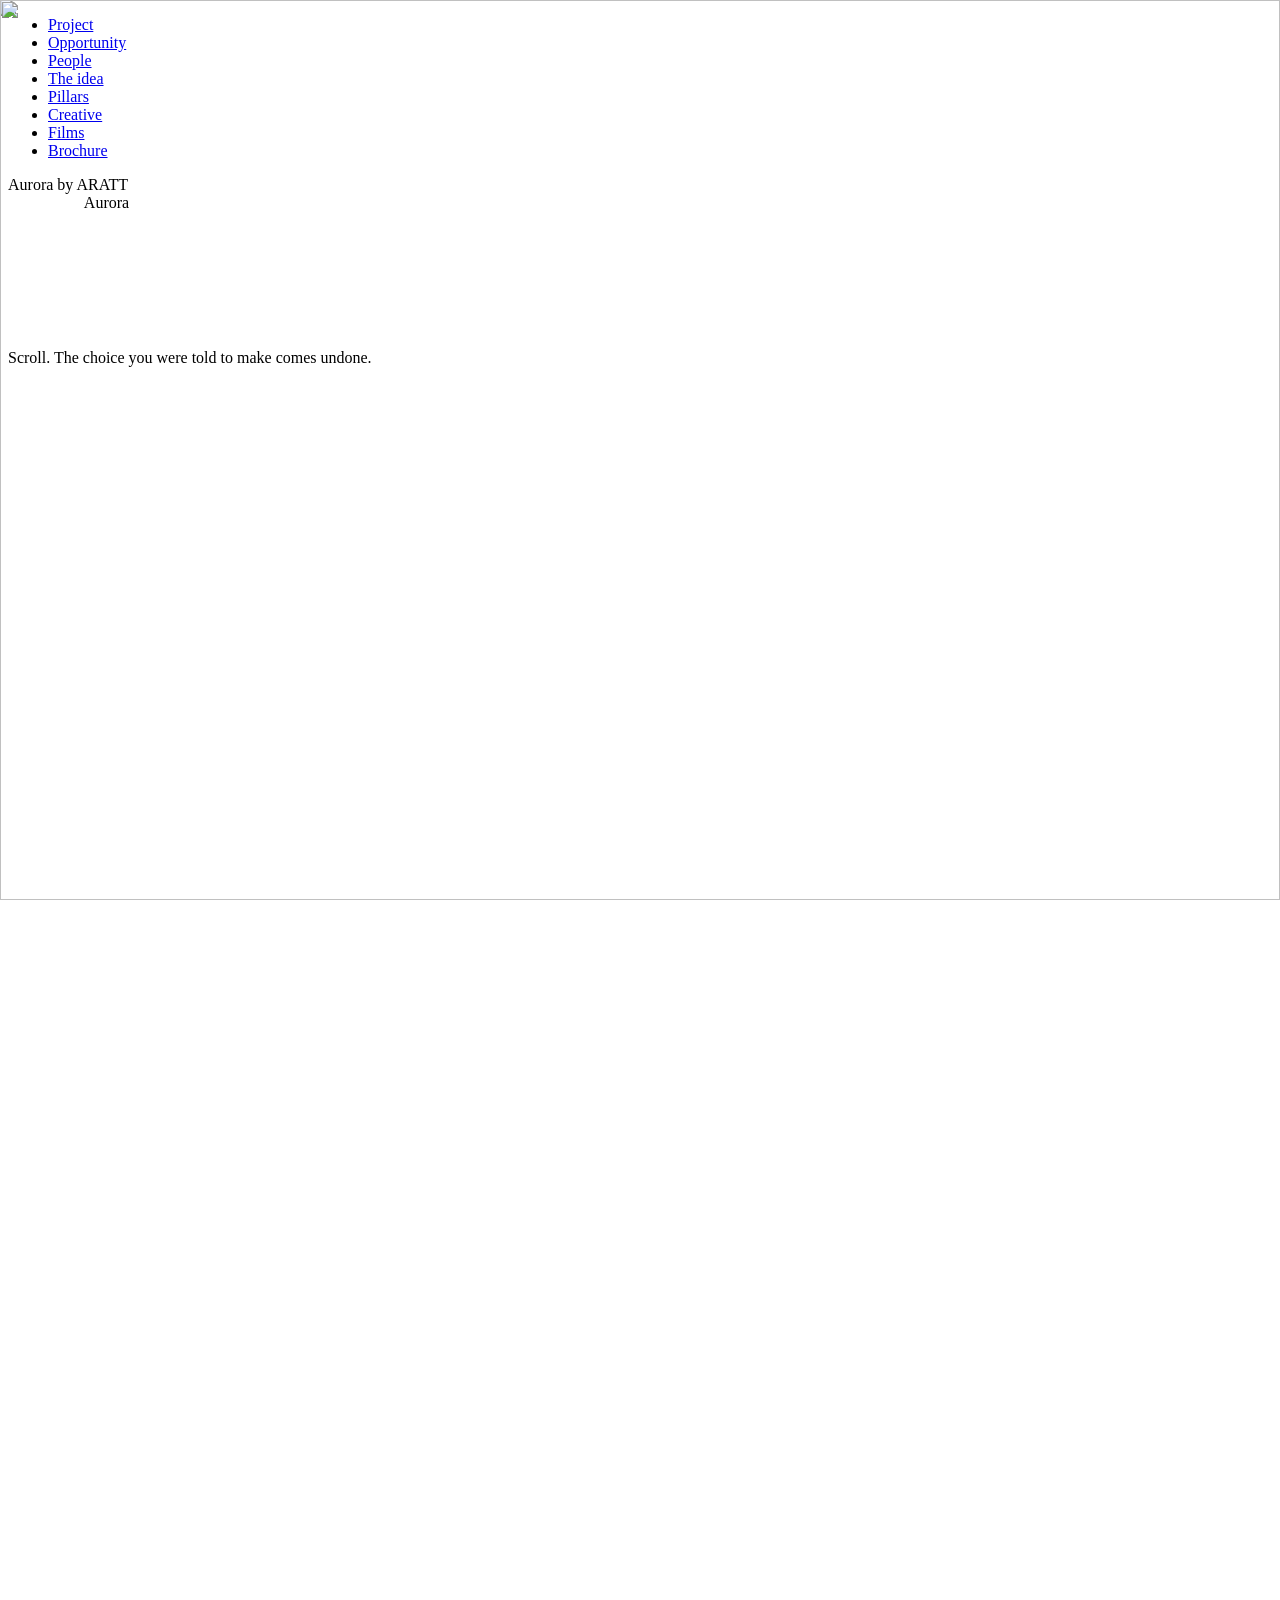
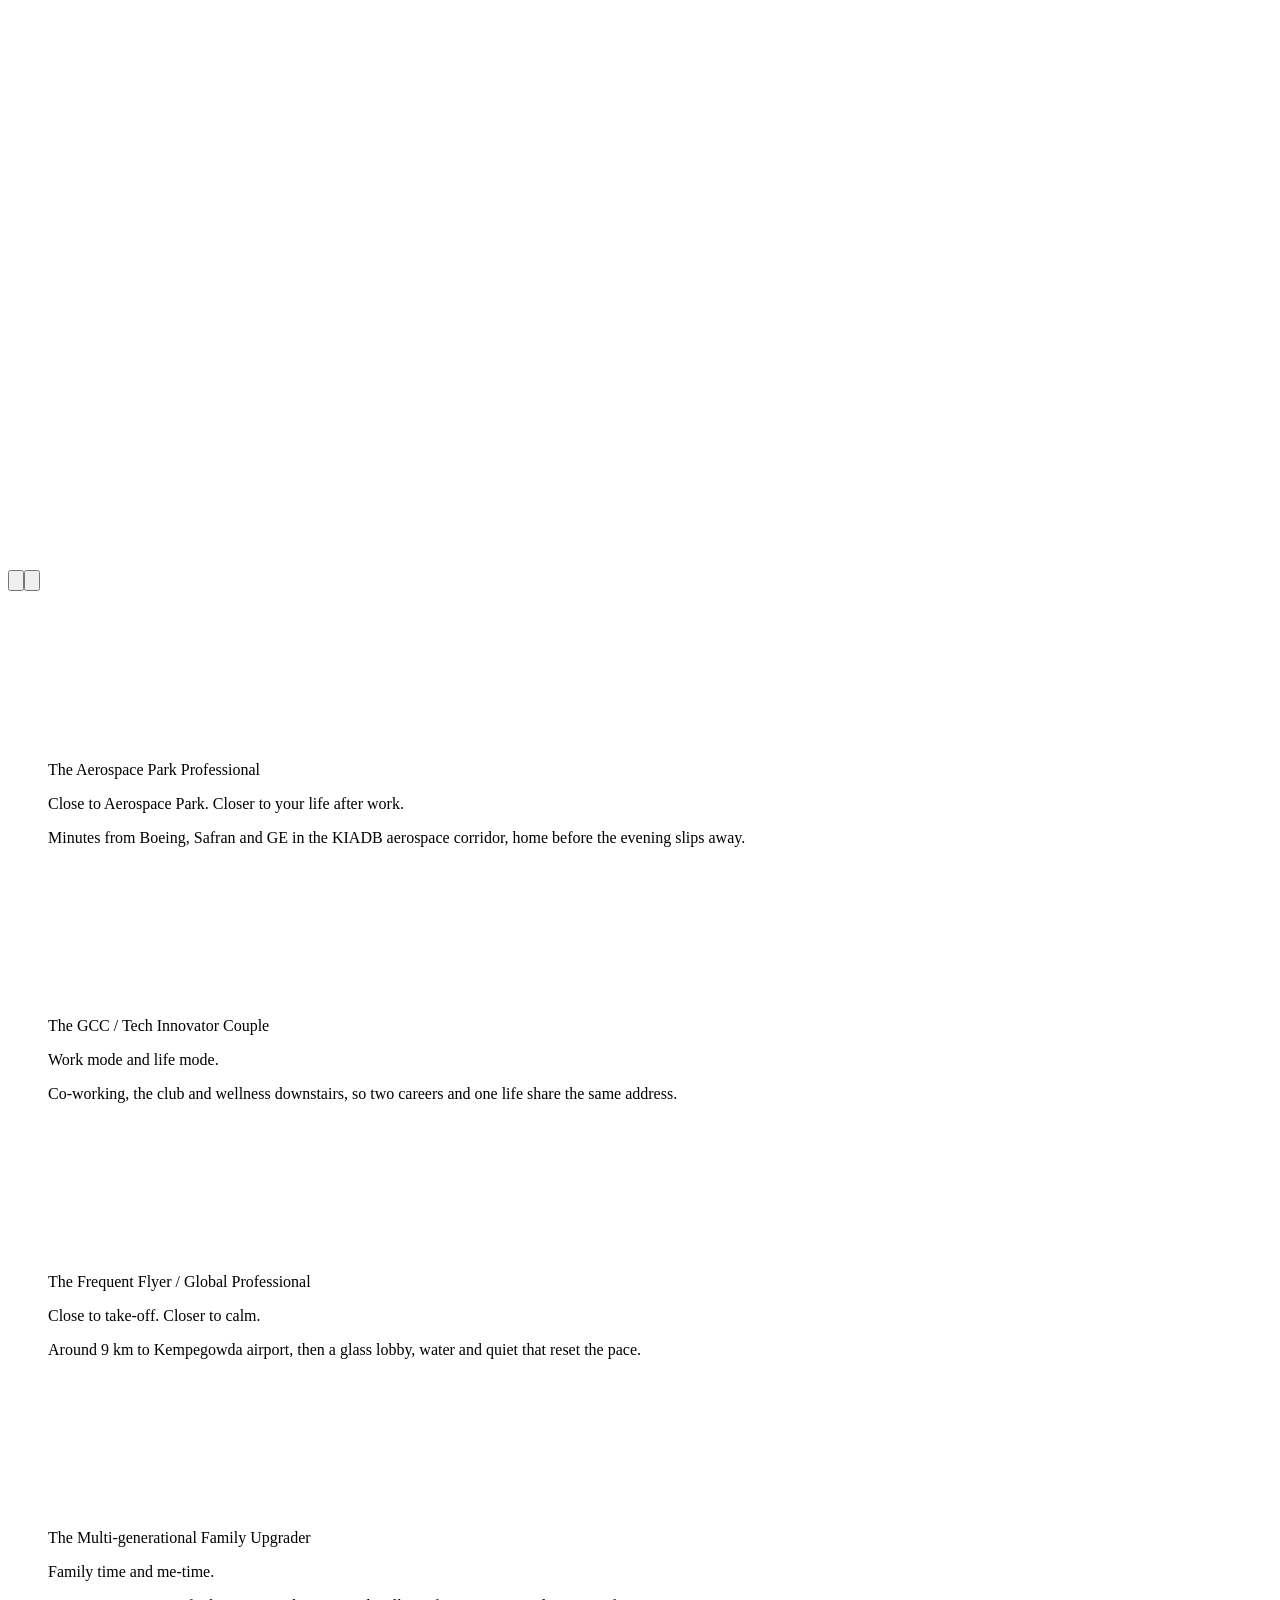
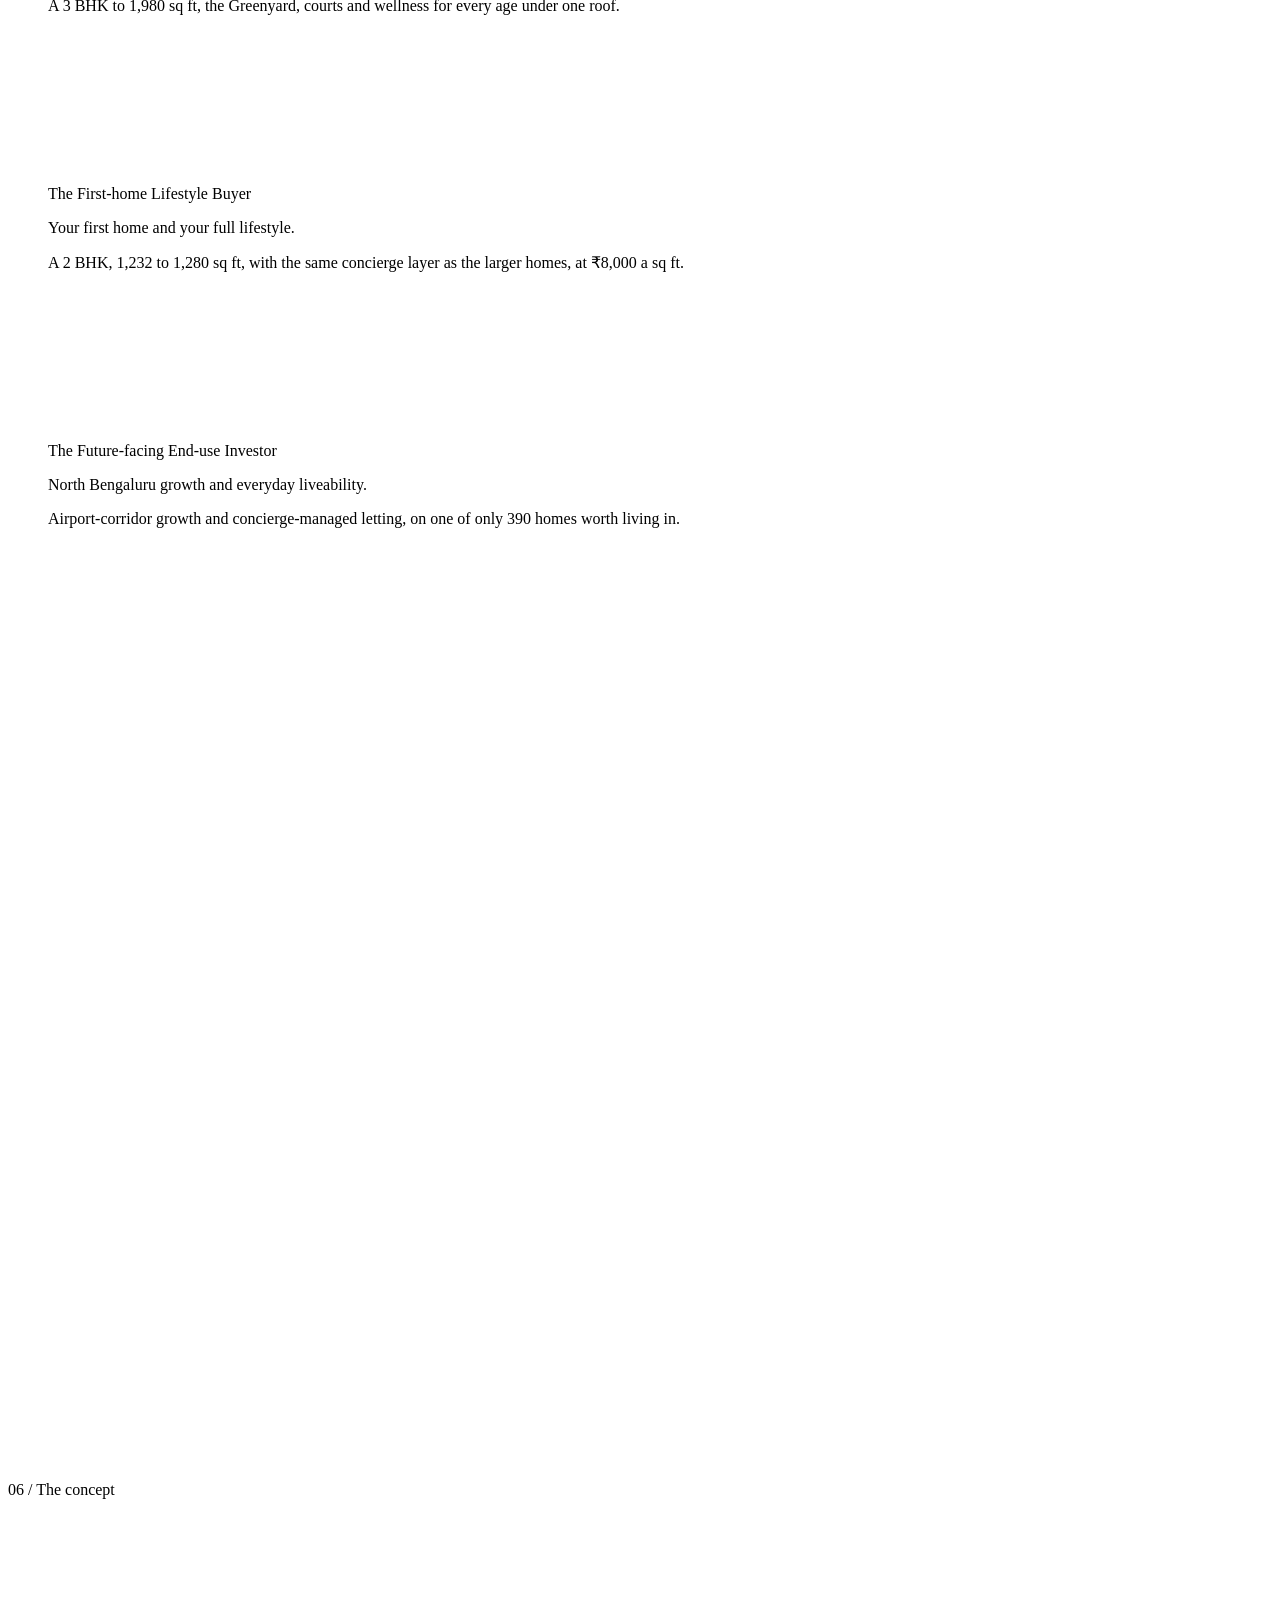
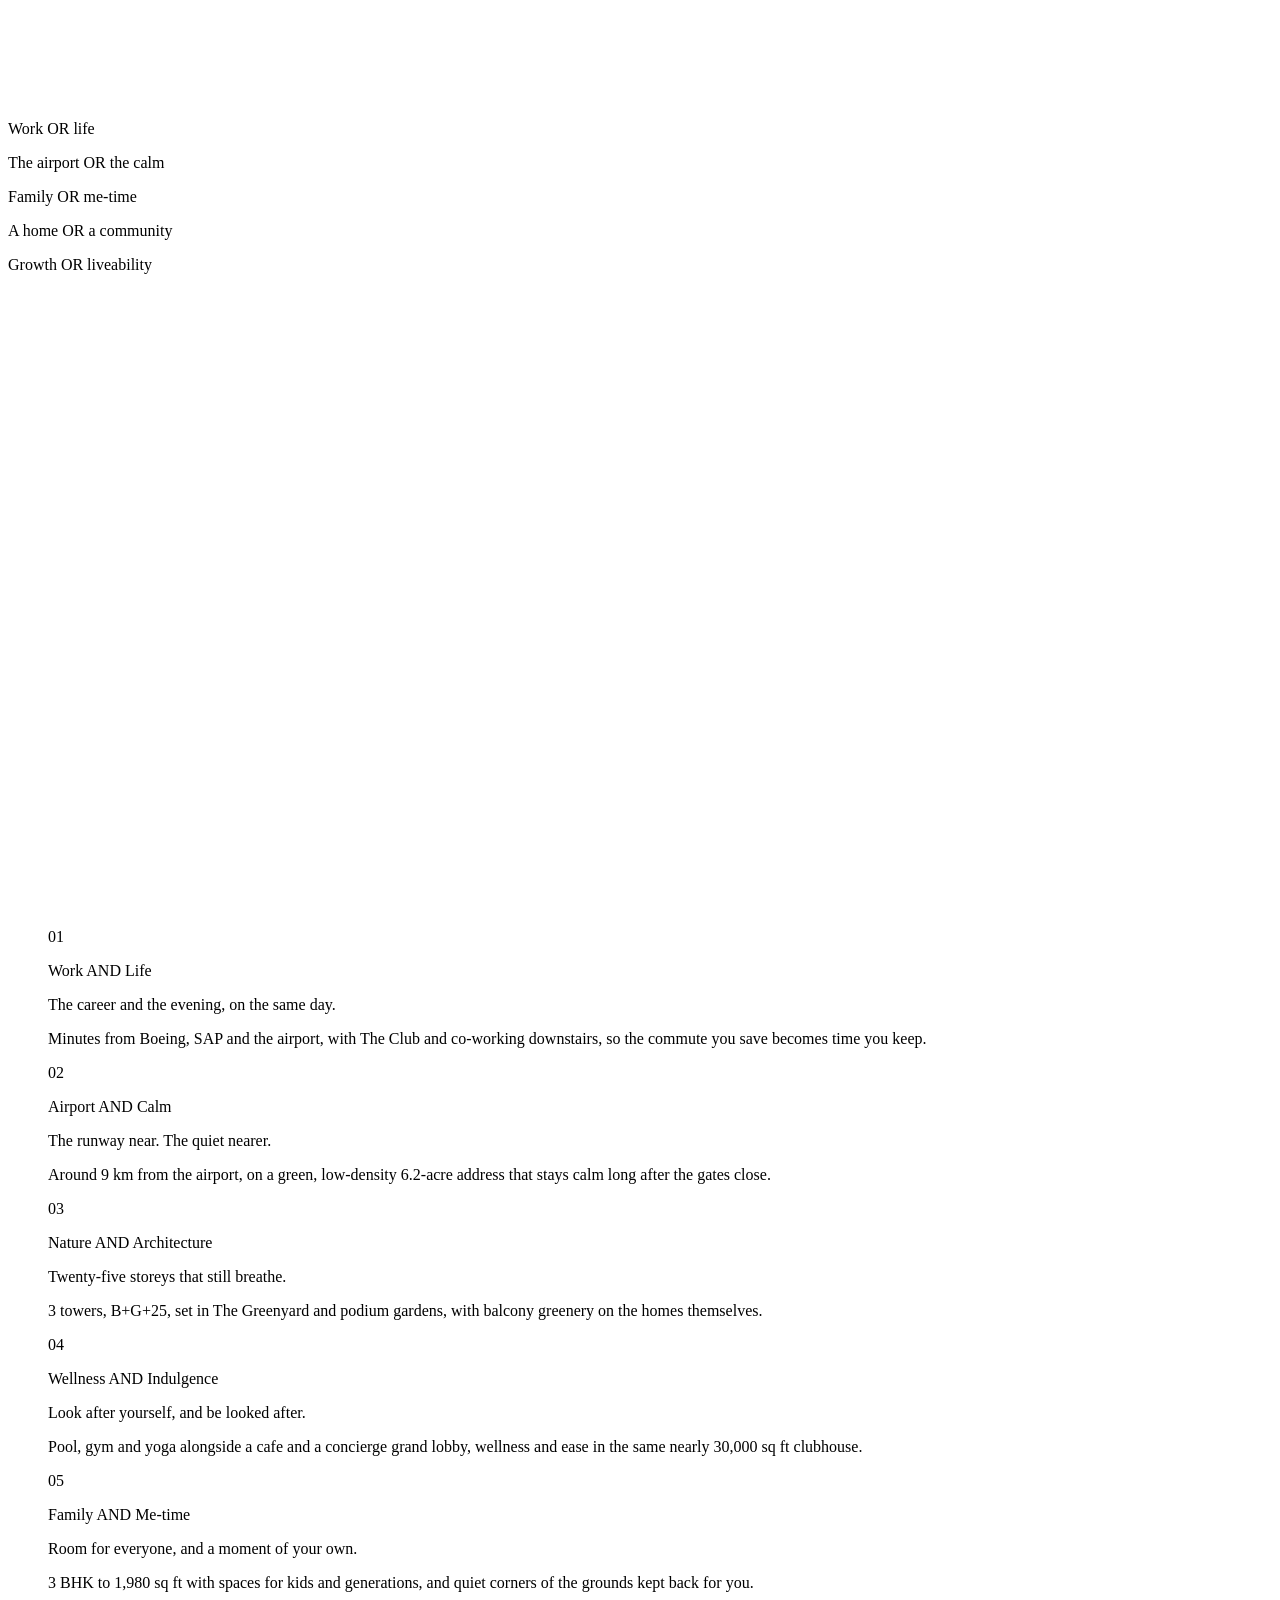
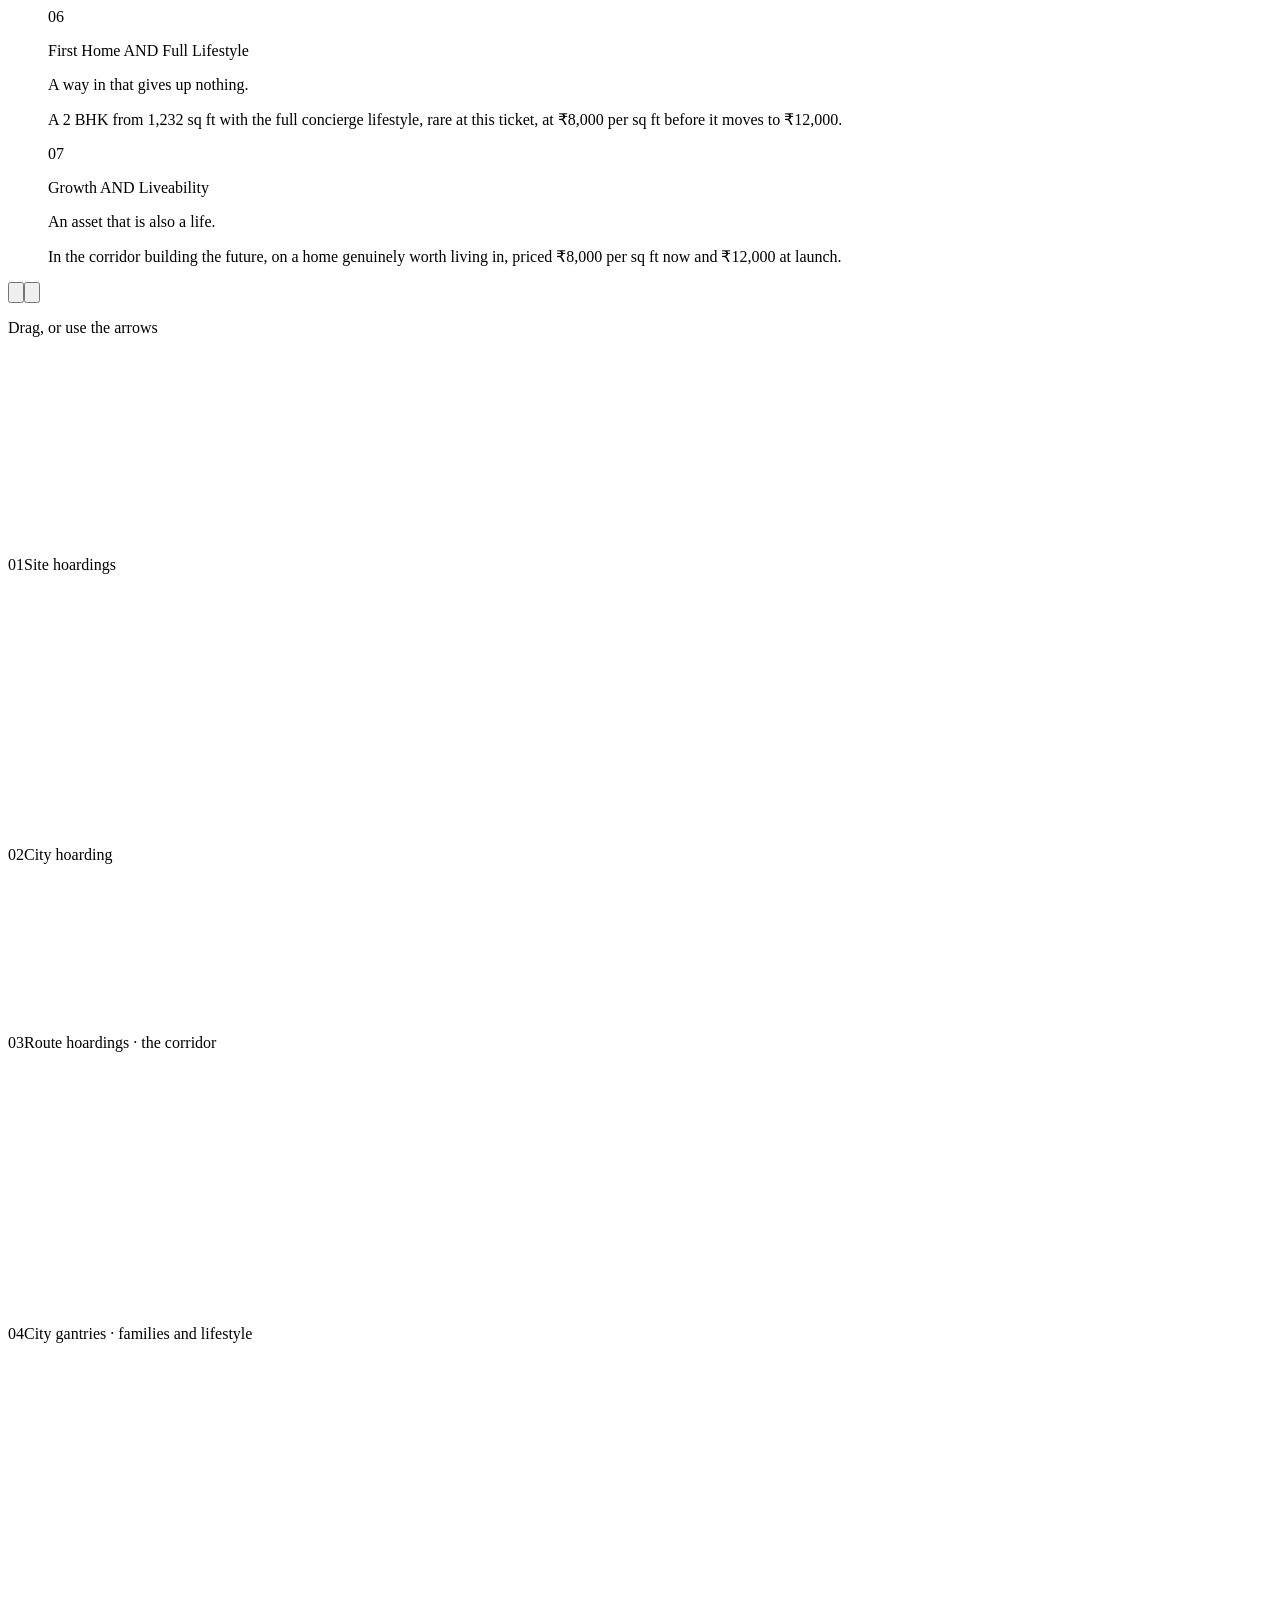
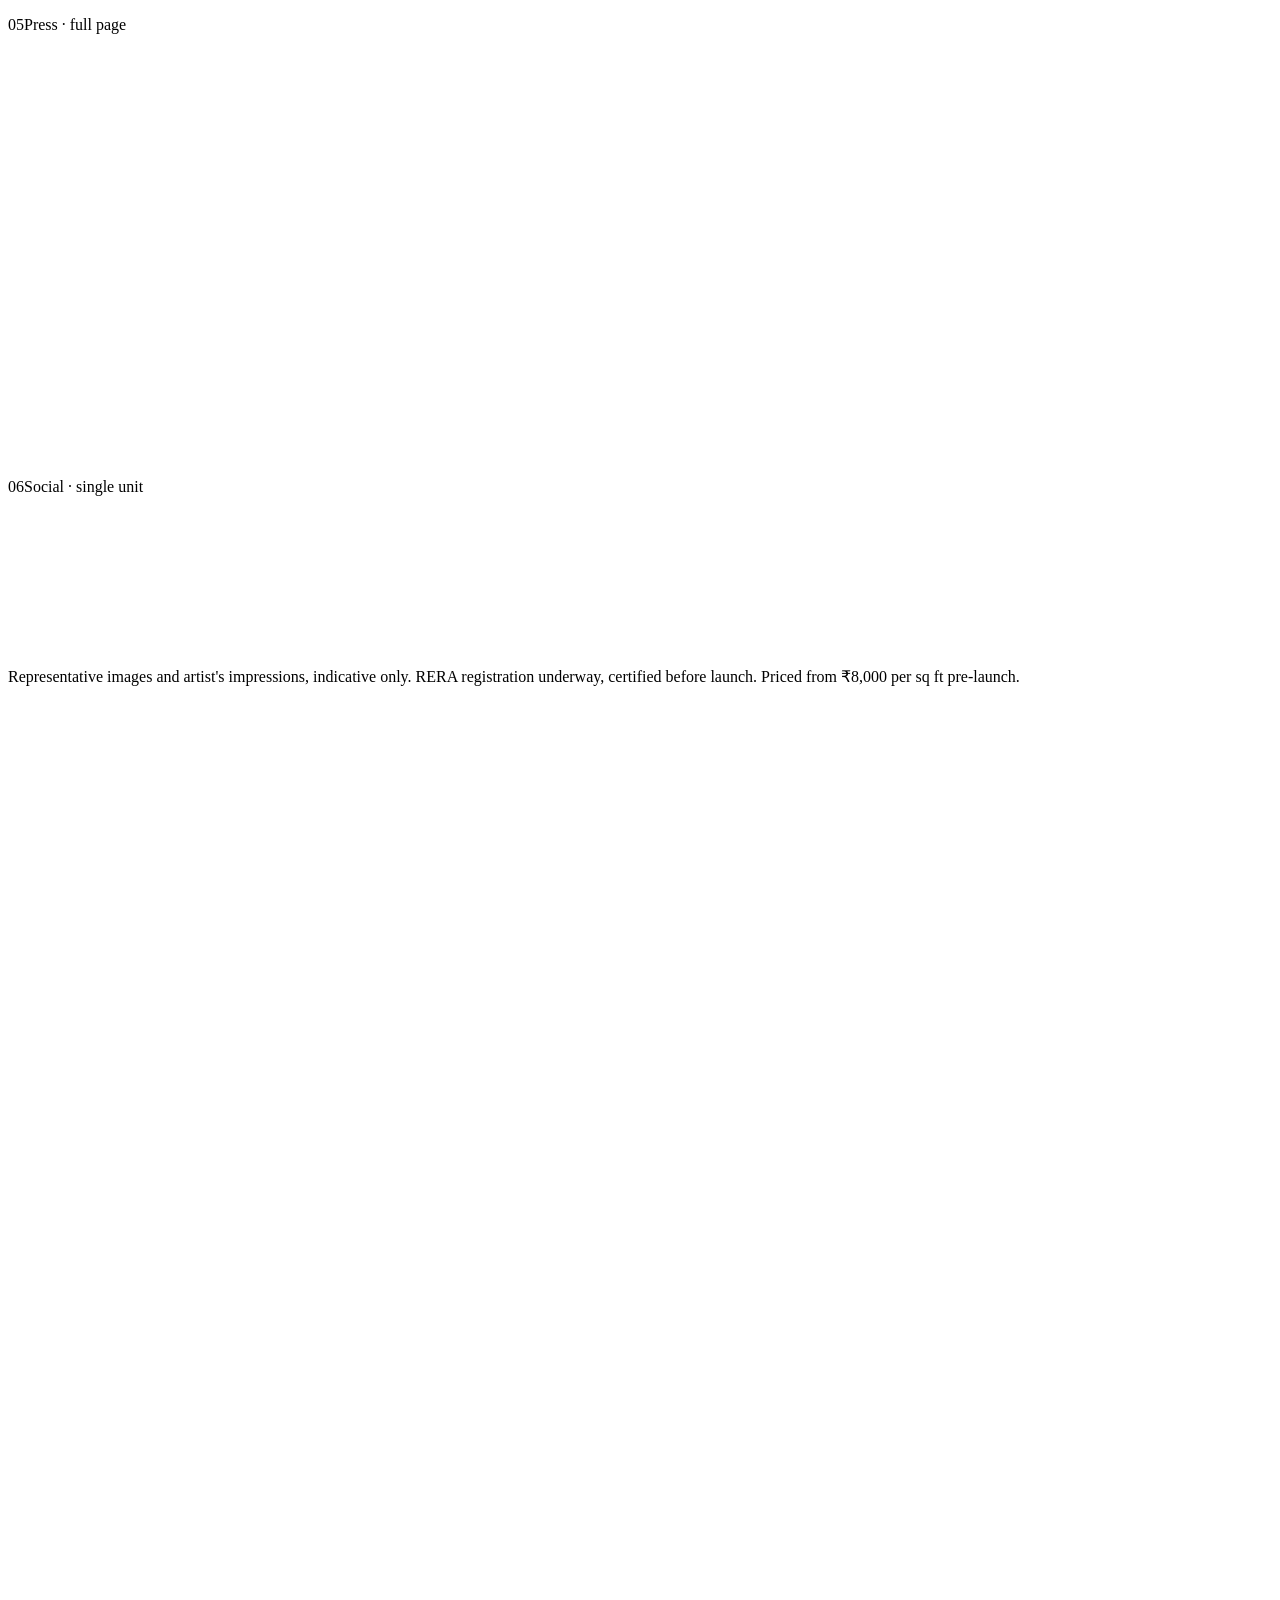
==== commit 7426ae56: "Patch URLs for GitHub Pages subpath deployment" ====
--- a/index.html
+++ b/index.html
@@ -1 +1 @@
-<!DOCTYPE html><html data-dpl-id="dpl_Bg25fUHdhEsCrPR8ZMfVuFQyjgDs" lang="en" class="inter_f4213802-module__MgCSNG__variable"><head><meta charSet="utf-8"/><meta name="viewport" content="width=device-width, initial-scale=1"/><link rel="preload" href="/_next/static/media/83afe278b6a6bb3c-s.p.2bn3s6zvc0dyp.woff2?dpl=dpl_Bg25fUHdhEsCrPR8ZMfVuFQyjgDs" as="font" crossorigin="" type="font/woff2"/><link rel="preload" as="image" imageSrcSet="/_next/image?url=%2Fimg%2Fdeck%2Ffacade.jpg&amp;w=640&amp;q=75&amp;dpl=dpl_Bg25fUHdhEsCrPR8ZMfVuFQyjgDs 640w, /_next/image?url=%2Fimg%2Fdeck%2Ffacade.jpg&amp;w=750&amp;q=75&amp;dpl=dpl_Bg25fUHdhEsCrPR8ZMfVuFQyjgDs 750w, /_next/image?url=%2Fimg%2Fdeck%2Ffacade.jpg&amp;w=828&amp;q=75&amp;dpl=dpl_Bg25fUHdhEsCrPR8ZMfVuFQyjgDs 828w, /_next/image?url=%2Fimg%2Fdeck%2Ffacade.jpg&amp;w=1080&amp;q=75&amp;dpl=dpl_Bg25fUHdhEsCrPR8ZMfVuFQyjgDs 1080w, /_next/image?url=%2Fimg%2Fdeck%2Ffacade.jpg&amp;w=1200&amp;q=75&amp;dpl=dpl_Bg25fUHdhEsCrPR8ZMfVuFQyjgDs 1200w, /_next/image?url=%2Fimg%2Fdeck%2Ffacade.jpg&amp;w=1920&amp;q=75&amp;dpl=dpl_Bg25fUHdhEsCrPR8ZMfVuFQyjgDs 1920w, /_next/image?url=%2Fimg%2Fdeck%2Ffacade.jpg&amp;w=2048&amp;q=75&amp;dpl=dpl_Bg25fUHdhEsCrPR8ZMfVuFQyjgDs 2048w, /_next/image?url=%2Fimg%2Fdeck%2Ffacade.jpg&amp;w=3840&amp;q=75&amp;dpl=dpl_Bg25fUHdhEsCrPR8ZMfVuFQyjgDs 3840w" imageSizes="100vw"/><link rel="stylesheet" href="/_next/static/chunks/2kq37qay9_5m1.css?dpl=dpl_Bg25fUHdhEsCrPR8ZMfVuFQyjgDs" data-precedence="next"/><link rel="preload" as="script" fetchPriority="low" href="/_next/static/chunks/0gore01jw617k.js?dpl=dpl_Bg25fUHdhEsCrPR8ZMfVuFQyjgDs"/><script src="/_next/static/chunks/15orcrkp-_9ct.js?dpl=dpl_Bg25fUHdhEsCrPR8ZMfVuFQyjgDs" async=""></script><script src="/_next/static/chunks/3p9eevrhj-twl.js?dpl=dpl_Bg25fUHdhEsCrPR8ZMfVuFQyjgDs" async=""></script><script src="/_next/static/chunks/1mfjqidm5qp0a.js?dpl=dpl_Bg25fUHdhEsCrPR8ZMfVuFQyjgDs" async=""></script><script src="/_next/static/chunks/turbopack-2avrv18fn4o2w.js?dpl=dpl_Bg25fUHdhEsCrPR8ZMfVuFQyjgDs" async=""></script><script src="/_next/static/chunks/05-c3ty_6dwfk.js?dpl=dpl_Bg25fUHdhEsCrPR8ZMfVuFQyjgDs" async=""></script><script src="/_next/static/chunks/14mrh2-p_w84d.js?dpl=dpl_Bg25fUHdhEsCrPR8ZMfVuFQyjgDs" async=""></script><script src="/_next/static/chunks/0d7z5o1bxadqd.js?dpl=dpl_Bg25fUHdhEsCrPR8ZMfVuFQyjgDs" async=""></script><script src="/_next/static/chunks/2y96obt93bg2v.js?dpl=dpl_Bg25fUHdhEsCrPR8ZMfVuFQyjgDs" async=""></script><script src="/_next/static/chunks/38ey9dg286jt0.js?dpl=dpl_Bg25fUHdhEsCrPR8ZMfVuFQyjgDs" async=""></script><script src="/_next/static/chunks/0danqw8c0l--f.js?dpl=dpl_Bg25fUHdhEsCrPR8ZMfVuFQyjgDs" async=""></script><script src="/_next/static/chunks/3yv6t93pow8eq.js?dpl=dpl_Bg25fUHdhEsCrPR8ZMfVuFQyjgDs" async=""></script><meta name="next-size-adjust" content=""/><title>Aurora · Live the AND Life</title><meta name="description" content="Aurora by Aratt, a landmark residential development at Bagalur, North Bengaluru. Work near tomorrow. Live with everything else."/><meta name="author" content="Aratt Builders"/><meta name="keywords" content="Aurora,Aratt,Bagalur,North Bengaluru,luxury apartments,2 &amp; 3 BHK"/><meta property="og:title" content="Aurora · Live the AND Life"/><meta property="og:description" content="A landmark residential development at Bagalur, North Bengaluru. Work near tomorrow. Live with everything else."/><meta property="og:type" content="website"/><meta name="twitter:card" content="summary"/><meta name="twitter:title" content="Aurora · Live the AND Life"/><meta name="twitter:description" content="A landmark residential development at Bagalur, North Bengaluru. Work near tomorrow. Live with everything else."/><link rel="icon" href="/favicon.ico?favicon.2vob68tjqpejf.ico?dpl=dpl_Bg25fUHdhEsCrPR8ZMfVuFQyjgDs" sizes="256x256" type="image/x-icon"/><script src="/_next/static/chunks/0cz1d0mv5g_q7.js?dpl=dpl_Bg25fUHdhEsCrPR8ZMfVuFQyjgDs" noModule=""></script></head><body><div hidden=""><!--$--><!--/$--></div><div class="grain-overlay" aria-hidden="true"></div><main class="relative"><div aria-hidden="true" class="fixed inset-x-0 top-0 z-50 h-px origin-left bg-gradient-to-r from-transparent via-gold to-gold-bright" style="transform:scaleX(0)"></div><div class="grain-overlay" aria-hidden="true"></div><nav class="sticky top-0 z-40 border-b border-navy-line/40 bg-navy-deep/85 backdrop-blur-md"><div class="mx-auto flex max-w-6xl items-center gap-6 px-6 sm:px-10"><ul class="flex flex-1 items-center gap-5 overflow-x-auto py-3 text-[0.62rem] uppercase tracking-[0.2em] text-mist/60 [scrollbar-width:none] [&amp;::-webkit-scrollbar]:hidden"><li class="shrink-0"><a href="#project" class="whitespace-nowrap transition-colors hover:text-gold">Project</a></li><li class="shrink-0"><a href="#opportunity" class="whitespace-nowrap transition-colors hover:text-gold">Opportunity</a></li><li class="shrink-0"><a href="#people" class="whitespace-nowrap transition-colors hover:text-gold">People</a></li><li class="shrink-0"><a href="#the-idea" class="whitespace-nowrap transition-colors hover:text-gold">The idea</a></li><li class="shrink-0"><a href="#pillars" class="whitespace-nowrap transition-colors hover:text-gold">Pillars</a></li><li class="shrink-0"><a href="#creative" class="whitespace-nowrap transition-colors hover:text-gold">Creative</a></li><li class="shrink-0"><a href="#films" class="whitespace-nowrap transition-colors hover:text-gold">Films</a></li><li class="shrink-0"><a href="#brochure" class="whitespace-nowrap transition-colors hover:text-gold">Brochure</a></li></ul><span class="hidden shrink-0 wordmark text-[0.6rem] text-mist/50 sm:inline">Aurora by ARATT</span></div></nav><section class="relative flex min-h-screen items-center overflow-hidden border-b border-navy-line/40 bg-navy px-6 sm:px-10"><div class="absolute inset-0"><img alt="The Aurora facade" decoding="async" data-nimg="fill" class="object-cover opacity-75" style="position:absolute;height:100%;width:100%;left:0;top:0;right:0;bottom:0;color:transparent" sizes="100vw" srcSet="/_next/image?url=%2Fimg%2Fdeck%2Ffacade.jpg&amp;w=640&amp;q=75&amp;dpl=dpl_Bg25fUHdhEsCrPR8ZMfVuFQyjgDs 640w, /_next/image?url=%2Fimg%2Fdeck%2Ffacade.jpg&amp;w=750&amp;q=75&amp;dpl=dpl_Bg25fUHdhEsCrPR8ZMfVuFQyjgDs 750w, /_next/image?url=%2Fimg%2Fdeck%2Ffacade.jpg&amp;w=828&amp;q=75&amp;dpl=dpl_Bg25fUHdhEsCrPR8ZMfVuFQyjgDs 828w, /_next/image?url=%2Fimg%2Fdeck%2Ffacade.jpg&amp;w=1080&amp;q=75&amp;dpl=dpl_Bg25fUHdhEsCrPR8ZMfVuFQyjgDs 1080w, /_next/image?url=%2Fimg%2Fdeck%2Ffacade.jpg&amp;w=1200&amp;q=75&amp;dpl=dpl_Bg25fUHdhEsCrPR8ZMfVuFQyjgDs 1200w, /_next/image?url=%2Fimg%2Fdeck%2Ffacade.jpg&amp;w=1920&amp;q=75&amp;dpl=dpl_Bg25fUHdhEsCrPR8ZMfVuFQyjgDs 1920w, /_next/image?url=%2Fimg%2Fdeck%2Ffacade.jpg&amp;w=2048&amp;q=75&amp;dpl=dpl_Bg25fUHdhEsCrPR8ZMfVuFQyjgDs 2048w, /_next/image?url=%2Fimg%2Fdeck%2Ffacade.jpg&amp;w=3840&amp;q=75&amp;dpl=dpl_Bg25fUHdhEsCrPR8ZMfVuFQyjgDs 3840w" src="/_next/image?url=%2Fimg%2Fdeck%2Ffacade.jpg&amp;w=3840&amp;q=75&amp;dpl=dpl_Bg25fUHdhEsCrPR8ZMfVuFQyjgDs"/><div class="absolute inset-0 bg-gradient-to-t from-navy-deep/90 via-navy-deep/35 to-navy-deep/55"></div></div><div aria-hidden="true" style="--aurora-op:0.35;--aurora-dur:22s" class="jsx-335b17ffafa406c8 aurora-ribbon"><span class="jsx-335b17ffafa406c8 aurora-ribbon__band aurora-ribbon__band--a"></span><span class="jsx-335b17ffafa406c8 aurora-ribbon__band aurora-ribbon__band--b"></span></div><div aria-hidden="true" class="pointer-events-none absolute inset-0 flex items-center justify-center opacity-40"><div class="display-hero select-none whitespace-nowrap text-[26vw] leading-none text-navy-surface/30" style="transform:translateX(6%)">Aurora</div></div><div class="relative z-10 mx-auto w-full max-w-6xl py-32"><div style="opacity:0;transform:translateY(28px)"><span class="eyebrow text-[0.62rem] text-gold">Aurora by ARATT · Bagalur, North Bengaluru</span></div><div style="opacity:0;transform:translateY(28px)"><h1 class="mt-7 display-hero text-[clamp(3rem,9vw,7.5rem)] text-cream"><span><span class="inline-block overflow-hidden align-baseline"><span class="inline-block" style="opacity:0;transform:translateY(110%)">Everything<!-- --> </span></span><span class="inline-block overflow-hidden align-baseline"><span class="inline-block" style="opacity:0;transform:translateY(110%)">we<!-- --> </span></span><span class="inline-block overflow-hidden align-baseline"><span class="inline-block" style="opacity:0;transform:translateY(110%)">know<!-- --> </span></span><span class="inline-block overflow-hidden align-baseline"><span class="inline-block" style="opacity:0;transform:translateY(110%)">about<!-- --> </span></span><span class="inline-block overflow-hidden align-baseline"><span class="inline-block" style="opacity:0;transform:translateY(110%)">Aurora.</span></span></span></h1></div><div style="opacity:0;transform:translateY(28px)"><p class="mt-8 max-w-2xl text-lg leading-relaxed text-mist/80">390 homes on 6.2 green acres in Bagalur, North Bengaluru. 2 and 3 BHK on the aerospace corridor, built around a concierge grand lobby and a community that keeps the whole week close.</p></div><div style="opacity:0;transform:translateY(28px)"><div class="mt-10"><span aria-label="Aratt Alchemy" class="inline-flex items-baseline whitespace-nowrap font-sans font-medium uppercase text-gold text-[0.62rem]" style="letter-spacing:0.32em">ARATT<span aria-hidden="true" class="px-[0.5em] opacity-55">/</span>ALCHEMY</span></div></div></div><span class="absolute bottom-8 left-1/2 z-10 flex -translate-x-1/2 flex-col items-center gap-2 text-[0.56rem] uppercase tracking-[0.28em] text-mist/45">Scroll. The choice you were told to make comes undone.<span aria-hidden="true" class="h-8 w-px animate-pulse bg-gold/50"></span></span></section><div aria-hidden="true" style="--aurora-dur:8s" class="jsx-e48e6b84104c7c11 aurora-divider"><span class="jsx-e48e6b84104c7c11 aurora-divider__glow"></span></div><section id="project" class="scroll-mt-16 border-b border-navy-line/40 bg-navy-deep px-6 py-24 sm:px-10 sm:py-32"><div class="mx-auto max-w-6xl"><div style="opacity:0;transform:translateY(28px)"><span class="section-num">02 / The project</span></div><div style="opacity:0;transform:translateY(28px)"><h2 class="mt-5 max-w-3xl display-tight text-[clamp(1.9rem,4.4vw,3.2rem)] font-light text-cream">One address that answers to both halves of your life.</h2></div><div style="opacity:0;transform:translateY(28px)"><p class="mt-6 max-w-2xl text-base leading-relaxed text-mist/70">Every home on this corridor asks you to give something up. Aurora was drawn to hold both sides at once. Here is what that looks like, in figures you can stand inside.</p></div><div class="mt-14 grid gap-px overflow-hidden rounded-sm border border-navy-line/50 bg-navy-line/40 sm:grid-cols-2 lg:grid-cols-3"><div class="group" style="opacity:0;transform:translateY(24px)"><div class="relative flex h-full flex-col overflow-hidden bg-navy-surface/30"><div class="relative aspect-[16/10] overflow-hidden"><img alt="" loading="lazy" decoding="async" data-nimg="fill" class="object-cover opacity-100 transition-transform duration-700 ease-out group-hover:scale-105" style="position:absolute;height:100%;width:100%;left:0;top:0;right:0;bottom:0;color:transparent" sizes="(min-width:1024px) 33vw, (min-width:640px) 50vw, 100vw" srcSet="/_next/image?url=%2Fimg%2Fdeck%2Fmap-corridor.jpg&amp;w=256&amp;q=75&amp;dpl=dpl_Bg25fUHdhEsCrPR8ZMfVuFQyjgDs 256w, /_next/image?url=%2Fimg%2Fdeck%2Fmap-corridor.jpg&amp;w=384&amp;q=75&amp;dpl=dpl_Bg25fUHdhEsCrPR8ZMfVuFQyjgDs 384w, /_next/image?url=%2Fimg%2Fdeck%2Fmap-corridor.jpg&amp;w=640&amp;q=75&amp;dpl=dpl_Bg25fUHdhEsCrPR8ZMfVuFQyjgDs 640w, /_next/image?url=%2Fimg%2Fdeck%2Fmap-corridor.jpg&amp;w=750&amp;q=75&amp;dpl=dpl_Bg25fUHdhEsCrPR8ZMfVuFQyjgDs 750w, /_next/image?url=%2Fimg%2Fdeck%2Fmap-corridor.jpg&amp;w=828&amp;q=75&amp;dpl=dpl_Bg25fUHdhEsCrPR8ZMfVuFQyjgDs 828w, /_next/image?url=%2Fimg%2Fdeck%2Fmap-corridor.jpg&amp;w=1080&amp;q=75&amp;dpl=dpl_Bg25fUHdhEsCrPR8ZMfVuFQyjgDs 1080w, /_next/image?url=%2Fimg%2Fdeck%2Fmap-corridor.jpg&amp;w=1200&amp;q=75&amp;dpl=dpl_Bg25fUHdhEsCrPR8ZMfVuFQyjgDs 1200w, /_next/image?url=%2Fimg%2Fdeck%2Fmap-corridor.jpg&amp;w=1920&amp;q=75&amp;dpl=dpl_Bg25fUHdhEsCrPR8ZMfVuFQyjgDs 1920w, /_next/image?url=%2Fimg%2Fdeck%2Fmap-corridor.jpg&amp;w=2048&amp;q=75&amp;dpl=dpl_Bg25fUHdhEsCrPR8ZMfVuFQyjgDs 2048w, /_next/image?url=%2Fimg%2Fdeck%2Fmap-corridor.jpg&amp;w=3840&amp;q=75&amp;dpl=dpl_Bg25fUHdhEsCrPR8ZMfVuFQyjgDs 3840w" src="/_next/image?url=%2Fimg%2Fdeck%2Fmap-corridor.jpg&amp;w=3840&amp;q=75&amp;dpl=dpl_Bg25fUHdhEsCrPR8ZMfVuFQyjgDs"/><div class="absolute inset-0 bg-gradient-to-t from-navy-deep/75 via-navy-deep/10 to-transparent"></div><span class="absolute left-5 top-5 eyebrow text-[0.55rem] text-gold">Location</span></div><div class="flex flex-1 flex-col p-6"><p class="display-tight text-lg font-light leading-snug text-cream">Near the work that matters, without living on top of it.</p><p class="mt-4 max-h-0 overflow-hidden text-sm leading-relaxed text-mist/65 opacity-0 transition-all duration-500 ease-out group-hover:max-h-40 group-hover:opacity-100 sm:mt-3">Around 9 km from Kempegowda International Airport, in the KIADB aerospace corridor, minutes from Boeing, SAP and Foxconn.</p><p class="mt-4 text-sm leading-relaxed text-mist/60 sm:hidden">Around 9 km from Kempegowda International Airport, in the KIADB aerospace corridor, minutes from Boeing, SAP and Foxconn.</p></div></div></div><div class="group" style="opacity:0;transform:translateY(24px)"><div class="relative flex h-full flex-col overflow-hidden bg-navy-surface/30"><div class="relative aspect-[16/10] overflow-hidden"><img alt="" loading="lazy" decoding="async" data-nimg="fill" class="object-cover opacity-100 transition-transform duration-700 ease-out group-hover:scale-105" style="position:absolute;height:100%;width:100%;left:0;top:0;right:0;bottom:0;color:transparent" sizes="(min-width:1024px) 33vw, (min-width:640px) 50vw, 100vw" srcSet="/_next/image?url=%2Fimg%2Fdeck%2Ftower-elevation.jpg&amp;w=256&amp;q=75&amp;dpl=dpl_Bg25fUHdhEsCrPR8ZMfVuFQyjgDs 256w, /_next/image?url=%2Fimg%2Fdeck%2Ftower-elevation.jpg&amp;w=384&amp;q=75&amp;dpl=dpl_Bg25fUHdhEsCrPR8ZMfVuFQyjgDs 384w, /_next/image?url=%2Fimg%2Fdeck%2Ftower-elevation.jpg&amp;w=640&amp;q=75&amp;dpl=dpl_Bg25fUHdhEsCrPR8ZMfVuFQyjgDs 640w, /_next/image?url=%2Fimg%2Fdeck%2Ftower-elevation.jpg&amp;w=750&amp;q=75&amp;dpl=dpl_Bg25fUHdhEsCrPR8ZMfVuFQyjgDs 750w, /_next/image?url=%2Fimg%2Fdeck%2Ftower-elevation.jpg&amp;w=828&amp;q=75&amp;dpl=dpl_Bg25fUHdhEsCrPR8ZMfVuFQyjgDs 828w, /_next/image?url=%2Fimg%2Fdeck%2Ftower-elevation.jpg&amp;w=1080&amp;q=75&amp;dpl=dpl_Bg25fUHdhEsCrPR8ZMfVuFQyjgDs 1080w, /_next/image?url=%2Fimg%2Fdeck%2Ftower-elevation.jpg&amp;w=1200&amp;q=75&amp;dpl=dpl_Bg25fUHdhEsCrPR8ZMfVuFQyjgDs 1200w, /_next/image?url=%2Fimg%2Fdeck%2Ftower-elevation.jpg&amp;w=1920&amp;q=75&amp;dpl=dpl_Bg25fUHdhEsCrPR8ZMfVuFQyjgDs 1920w, /_next/image?url=%2Fimg%2Fdeck%2Ftower-elevation.jpg&amp;w=2048&amp;q=75&amp;dpl=dpl_Bg25fUHdhEsCrPR8ZMfVuFQyjgDs 2048w, /_next/image?url=%2Fimg%2Fdeck%2Ftower-elevation.jpg&amp;w=3840&amp;q=75&amp;dpl=dpl_Bg25fUHdhEsCrPR8ZMfVuFQyjgDs 3840w" src="/_next/image?url=%2Fimg%2Fdeck%2Ftower-elevation.jpg&amp;w=3840&amp;q=75&amp;dpl=dpl_Bg25fUHdhEsCrPR8ZMfVuFQyjgDs"/><div class="absolute inset-0 bg-gradient-to-t from-navy-deep/75 via-navy-deep/10 to-transparent"></div><span class="absolute left-5 top-5 eyebrow text-[0.55rem] text-gold">Architecture</span></div><div class="flex flex-1 flex-col p-6"><p class="display-tight text-lg font-light leading-snug text-cream">Twenty-five storeys, light on the land.</p><p class="mt-4 max-h-0 overflow-hidden text-sm leading-relaxed text-mist/65 opacity-0 transition-all duration-500 ease-out group-hover:max-h-40 group-hover:opacity-100 sm:mt-3">3 towers, B+G+25, across 6.2 acres in two phases. A high-rise address on low-density ground.</p><p class="mt-4 text-sm leading-relaxed text-mist/60 sm:hidden">3 towers, B+G+25, across 6.2 acres in two phases. A high-rise address on low-density ground.</p></div></div></div><div class="group" style="opacity:0;transform:translateY(24px)"><div class="relative flex h-full flex-col overflow-hidden bg-navy-surface/30"><div class="relative aspect-[16/10] overflow-hidden"><img alt="" loading="lazy" decoding="async" data-nimg="fill" class="object-cover opacity-100 transition-transform duration-700 ease-out group-hover:scale-105" style="position:absolute;height:100%;width:100%;left:0;top:0;right:0;bottom:0;color:transparent" sizes="(min-width:1024px) 33vw, (min-width:640px) 50vw, 100vw" srcSet="/_next/image?url=%2Fimg%2Fdeck%2Fgrand-entrance.jpg&amp;w=256&amp;q=75&amp;dpl=dpl_Bg25fUHdhEsCrPR8ZMfVuFQyjgDs 256w, /_next/image?url=%2Fimg%2Fdeck%2Fgrand-entrance.jpg&amp;w=384&amp;q=75&amp;dpl=dpl_Bg25fUHdhEsCrPR8ZMfVuFQyjgDs 384w, /_next/image?url=%2Fimg%2Fdeck%2Fgrand-entrance.jpg&amp;w=640&amp;q=75&amp;dpl=dpl_Bg25fUHdhEsCrPR8ZMfVuFQyjgDs 640w, /_next/image?url=%2Fimg%2Fdeck%2Fgrand-entrance.jpg&amp;w=750&amp;q=75&amp;dpl=dpl_Bg25fUHdhEsCrPR8ZMfVuFQyjgDs 750w, /_next/image?url=%2Fimg%2Fdeck%2Fgrand-entrance.jpg&amp;w=828&amp;q=75&amp;dpl=dpl_Bg25fUHdhEsCrPR8ZMfVuFQyjgDs 828w, /_next/image?url=%2Fimg%2Fdeck%2Fgrand-entrance.jpg&amp;w=1080&amp;q=75&amp;dpl=dpl_Bg25fUHdhEsCrPR8ZMfVuFQyjgDs 1080w, /_next/image?url=%2Fimg%2Fdeck%2Fgrand-entrance.jpg&amp;w=1200&amp;q=75&amp;dpl=dpl_Bg25fUHdhEsCrPR8ZMfVuFQyjgDs 1200w, /_next/image?url=%2Fimg%2Fdeck%2Fgrand-entrance.jpg&amp;w=1920&amp;q=75&amp;dpl=dpl_Bg25fUHdhEsCrPR8ZMfVuFQyjgDs 1920w, /_next/image?url=%2Fimg%2Fdeck%2Fgrand-entrance.jpg&amp;w=2048&amp;q=75&amp;dpl=dpl_Bg25fUHdhEsCrPR8ZMfVuFQyjgDs 2048w, /_next/image?url=%2Fimg%2Fdeck%2Fgrand-entrance.jpg&amp;w=3840&amp;q=75&amp;dpl=dpl_Bg25fUHdhEsCrPR8ZMfVuFQyjgDs 3840w" src="/_next/image?url=%2Fimg%2Fdeck%2Fgrand-entrance.jpg&amp;w=3840&amp;q=75&amp;dpl=dpl_Bg25fUHdhEsCrPR8ZMfVuFQyjgDs"/><div class="absolute inset-0 bg-gradient-to-t from-navy-deep/75 via-navy-deep/10 to-transparent"></div><span class="absolute left-5 top-5 eyebrow text-[0.55rem] text-gold">Arrival</span></div><div class="flex flex-1 flex-col p-6"><p class="display-tight text-lg font-light leading-snug text-cream">The day resets the moment you turn in.</p><p class="mt-4 max-h-0 overflow-hidden text-sm leading-relaxed text-mist/65 opacity-0 transition-all duration-500 ease-out group-hover:max-h-40 group-hover:opacity-100 sm:mt-3">A concierge-led gateway into a 4,424 sq ft grand lobby, inside a clubhouse of nearly 30,000 sq ft.</p><p class="mt-4 text-sm leading-relaxed text-mist/60 sm:hidden">A concierge-led gateway into a 4,424 sq ft grand lobby, inside a clubhouse of nearly 30,000 sq ft.</p></div></div></div><div class="group" style="opacity:0;transform:translateY(24px)"><div class="relative flex h-full flex-col overflow-hidden bg-navy-surface/30"><div class="relative aspect-[16/10] overflow-hidden"><img alt="" loading="lazy" decoding="async" data-nimg="fill" class="object-cover opacity-100 transition-transform duration-700 ease-out group-hover:scale-105" style="position:absolute;height:100%;width:100%;left:0;top:0;right:0;bottom:0;color:transparent" sizes="(min-width:1024px) 33vw, (min-width:640px) 50vw, 100vw" srcSet="/_next/image?url=%2Fimg%2Fdeck%2Famenity-ecosystem.jpg&amp;w=256&amp;q=75&amp;dpl=dpl_Bg25fUHdhEsCrPR8ZMfVuFQyjgDs 256w, /_next/image?url=%2Fimg%2Fdeck%2Famenity-ecosystem.jpg&amp;w=384&amp;q=75&amp;dpl=dpl_Bg25fUHdhEsCrPR8ZMfVuFQyjgDs 384w, /_next/image?url=%2Fimg%2Fdeck%2Famenity-ecosystem.jpg&amp;w=640&amp;q=75&amp;dpl=dpl_Bg25fUHdhEsCrPR8ZMfVuFQyjgDs 640w, /_next/image?url=%2Fimg%2Fdeck%2Famenity-ecosystem.jpg&amp;w=750&amp;q=75&amp;dpl=dpl_Bg25fUHdhEsCrPR8ZMfVuFQyjgDs 750w, /_next/image?url=%2Fimg%2Fdeck%2Famenity-ecosystem.jpg&amp;w=828&amp;q=75&amp;dpl=dpl_Bg25fUHdhEsCrPR8ZMfVuFQyjgDs 828w, /_next/image?url=%2Fimg%2Fdeck%2Famenity-ecosystem.jpg&amp;w=1080&amp;q=75&amp;dpl=dpl_Bg25fUHdhEsCrPR8ZMfVuFQyjgDs 1080w, /_next/image?url=%2Fimg%2Fdeck%2Famenity-ecosystem.jpg&amp;w=1200&amp;q=75&amp;dpl=dpl_Bg25fUHdhEsCrPR8ZMfVuFQyjgDs 1200w, /_next/image?url=%2Fimg%2Fdeck%2Famenity-ecosystem.jpg&amp;w=1920&amp;q=75&amp;dpl=dpl_Bg25fUHdhEsCrPR8ZMfVuFQyjgDs 1920w, /_next/image?url=%2Fimg%2Fdeck%2Famenity-ecosystem.jpg&amp;w=2048&amp;q=75&amp;dpl=dpl_Bg25fUHdhEsCrPR8ZMfVuFQyjgDs 2048w, /_next/image?url=%2Fimg%2Fdeck%2Famenity-ecosystem.jpg&amp;w=3840&amp;q=75&amp;dpl=dpl_Bg25fUHdhEsCrPR8ZMfVuFQyjgDs 3840w" src="/_next/image?url=%2Fimg%2Fdeck%2Famenity-ecosystem.jpg&amp;w=3840&amp;q=75&amp;dpl=dpl_Bg25fUHdhEsCrPR8ZMfVuFQyjgDs"/><div class="absolute inset-0 bg-gradient-to-t from-navy-deep/75 via-navy-deep/10 to-transparent"></div><span class="absolute left-5 top-5 eyebrow text-[0.55rem] text-gold">Community</span></div><div class="flex flex-1 flex-col p-6"><p class="display-tight text-lg font-light leading-snug text-cream">Everything the week needs, downstairs.</p><p class="mt-4 max-h-0 overflow-hidden text-sm leading-relaxed text-mist/65 opacity-0 transition-all duration-500 ease-out group-hover:max-h-40 group-hover:opacity-100 sm:mt-3">The Club, The Playcourts and The Greenyard, with co-working, cafe, gym, yoga, pool and spaces for kids.</p><p class="mt-4 text-sm leading-relaxed text-mist/60 sm:hidden">The Club, The Playcourts and The Greenyard, with co-working, cafe, gym, yoga, pool and spaces for kids.</p></div></div></div><div class="group" style="opacity:0;transform:translateY(24px)"><div class="relative flex h-full flex-col overflow-hidden bg-navy-surface/30"><div class="relative aspect-[16/10] overflow-hidden"><img alt="" loading="lazy" decoding="async" data-nimg="fill" class="object-cover opacity-100 transition-transform duration-700 ease-out group-hover:scale-105" style="position:absolute;height:100%;width:100%;left:0;top:0;right:0;bottom:0;color:transparent" sizes="(min-width:1024px) 33vw, (min-width:640px) 50vw, 100vw" srcSet="/_next/image?url=%2Fimg%2Fdeck%2Fplan-3bhk.jpg&amp;w=256&amp;q=75&amp;dpl=dpl_Bg25fUHdhEsCrPR8ZMfVuFQyjgDs 256w, /_next/image?url=%2Fimg%2Fdeck%2Fplan-3bhk.jpg&amp;w=384&amp;q=75&amp;dpl=dpl_Bg25fUHdhEsCrPR8ZMfVuFQyjgDs 384w, /_next/image?url=%2Fimg%2Fdeck%2Fplan-3bhk.jpg&amp;w=640&amp;q=75&amp;dpl=dpl_Bg25fUHdhEsCrPR8ZMfVuFQyjgDs 640w, /_next/image?url=%2Fimg%2Fdeck%2Fplan-3bhk.jpg&amp;w=750&amp;q=75&amp;dpl=dpl_Bg25fUHdhEsCrPR8ZMfVuFQyjgDs 750w, /_next/image?url=%2Fimg%2Fdeck%2Fplan-3bhk.jpg&amp;w=828&amp;q=75&amp;dpl=dpl_Bg25fUHdhEsCrPR8ZMfVuFQyjgDs 828w, /_next/image?url=%2Fimg%2Fdeck%2Fplan-3bhk.jpg&amp;w=1080&amp;q=75&amp;dpl=dpl_Bg25fUHdhEsCrPR8ZMfVuFQyjgDs 1080w, /_next/image?url=%2Fimg%2Fdeck%2Fplan-3bhk.jpg&amp;w=1200&amp;q=75&amp;dpl=dpl_Bg25fUHdhEsCrPR8ZMfVuFQyjgDs 1200w, /_next/image?url=%2Fimg%2Fdeck%2Fplan-3bhk.jpg&amp;w=1920&amp;q=75&amp;dpl=dpl_Bg25fUHdhEsCrPR8ZMfVuFQyjgDs 1920w, /_next/image?url=%2Fimg%2Fdeck%2Fplan-3bhk.jpg&amp;w=2048&amp;q=75&amp;dpl=dpl_Bg25fUHdhEsCrPR8ZMfVuFQyjgDs 2048w, /_next/image?url=%2Fimg%2Fdeck%2Fplan-3bhk.jpg&amp;w=3840&amp;q=75&amp;dpl=dpl_Bg25fUHdhEsCrPR8ZMfVuFQyjgDs 3840w" src="/_next/image?url=%2Fimg%2Fdeck%2Fplan-3bhk.jpg&amp;w=3840&amp;q=75&amp;dpl=dpl_Bg25fUHdhEsCrPR8ZMfVuFQyjgDs"/><div class="absolute inset-0 bg-gradient-to-t from-navy-deep/75 via-navy-deep/10 to-transparent"></div><span class="absolute left-5 top-5 eyebrow text-[0.55rem] text-gold">Homes</span></div><div class="flex flex-1 flex-col p-6"><p class="display-tight text-lg font-light leading-snug text-cream">Room to actually live, not a compromise.</p><p class="mt-4 max-h-0 overflow-hidden text-sm leading-relaxed text-mist/65 opacity-0 transition-all duration-500 ease-out group-hover:max-h-40 group-hover:opacity-100 sm:mt-3">390 homes. 2 BHK from 1,232 to 1,280 sq ft, 3 BHK from 1,939 to 1,980 sq ft.</p><p class="mt-4 text-sm leading-relaxed text-mist/60 sm:hidden">390 homes. 2 BHK from 1,232 to 1,280 sq ft, 3 BHK from 1,939 to 1,980 sq ft.</p></div></div></div></div></div></section><div aria-hidden="true" style="--aurora-dur:8s" class="jsx-e48e6b84104c7c11 aurora-divider"><span class="jsx-e48e6b84104c7c11 aurora-divider__glow"></span></div><section id="opportunity" class="scroll-mt-16 border-b border-navy-line/40 bg-navy-deep px-6 py-24 sm:px-10 sm:py-32"><div class="mx-auto max-w-6xl"><div style="opacity:0;transform:translateY(28px)"><span class="section-num">03 / The opportunity</span></div><div style="opacity:0;transform:translateY(28px)"><h2 class="mt-5 display-tight text-[clamp(2rem,4.6vw,3.4rem)] font-light text-cream">Work near tomorrow.</h2></div><div class="mt-12 grid gap-10 lg:grid-cols-12"><div class="lg:col-span-6"><div class="relative aspect-[4/3] overflow-hidden rounded-sm border border-navy-line/40" style="clip-path:inset(0 0 100% 0)"><img alt="The North Bengaluru aerospace corridor" loading="lazy" decoding="async" data-nimg="fill" class="object-cover" style="position:absolute;height:100%;width:100%;left:0;top:0;right:0;bottom:0;color:transparent" sizes="(min-width:1024px) 50vw, 100vw" srcSet="/_next/image?url=%2Fimg%2Fdeck%2Fmap-corridor.jpg&amp;w=384&amp;q=75&amp;dpl=dpl_Bg25fUHdhEsCrPR8ZMfVuFQyjgDs 384w, /_next/image?url=%2Fimg%2Fdeck%2Fmap-corridor.jpg&amp;w=640&amp;q=75&amp;dpl=dpl_Bg25fUHdhEsCrPR8ZMfVuFQyjgDs 640w, /_next/image?url=%2Fimg%2Fdeck%2Fmap-corridor.jpg&amp;w=750&amp;q=75&amp;dpl=dpl_Bg25fUHdhEsCrPR8ZMfVuFQyjgDs 750w, /_next/image?url=%2Fimg%2Fdeck%2Fmap-corridor.jpg&amp;w=828&amp;q=75&amp;dpl=dpl_Bg25fUHdhEsCrPR8ZMfVuFQyjgDs 828w, /_next/image?url=%2Fimg%2Fdeck%2Fmap-corridor.jpg&amp;w=1080&amp;q=75&amp;dpl=dpl_Bg25fUHdhEsCrPR8ZMfVuFQyjgDs 1080w, /_next/image?url=%2Fimg%2Fdeck%2Fmap-corridor.jpg&amp;w=1200&amp;q=75&amp;dpl=dpl_Bg25fUHdhEsCrPR8ZMfVuFQyjgDs 1200w, /_next/image?url=%2Fimg%2Fdeck%2Fmap-corridor.jpg&amp;w=1920&amp;q=75&amp;dpl=dpl_Bg25fUHdhEsCrPR8ZMfVuFQyjgDs 1920w, /_next/image?url=%2Fimg%2Fdeck%2Fmap-corridor.jpg&amp;w=2048&amp;q=75&amp;dpl=dpl_Bg25fUHdhEsCrPR8ZMfVuFQyjgDs 2048w, /_next/image?url=%2Fimg%2Fdeck%2Fmap-corridor.jpg&amp;w=3840&amp;q=75&amp;dpl=dpl_Bg25fUHdhEsCrPR8ZMfVuFQyjgDs 3840w" src="/_next/image?url=%2Fimg%2Fdeck%2Fmap-corridor.jpg&amp;w=3840&amp;q=75&amp;dpl=dpl_Bg25fUHdhEsCrPR8ZMfVuFQyjgDs"/><div class="absolute inset-0 bg-gradient-to-t from-navy-deep/90 via-navy-deep/20 to-navy-deep/40"></div><span class="absolute left-6 top-6"><span aria-label="Aratt Alchemy" class="inline-flex items-baseline whitespace-nowrap font-sans font-medium uppercase text-cream text-[0.55rem]" style="letter-spacing:0.32em">ARATT<span aria-hidden="true" class="px-[0.5em] opacity-55">/</span>ALCHEMY</span></span><p class="absolute bottom-6 left-6 right-6 text-[0.62rem] uppercase tracking-[0.2em] text-mist/60">KIADB aerospace corridor · Bagalur · Bengaluru North</p></div></div><div class="lg:col-span-6"><div style="opacity:0;transform:translateY(28px)"><p class="max-w-xl text-base leading-relaxed text-mist/75">North Bengaluru is where the next decade of the country&#x27;s most demanding work is being built. Aerospace, defence, software and advanced manufacturing are landing here, all within minutes of Aurora. Living close to it is no longer a trade against quality of life. It is the shortest route to more of it.</p></div><div style="opacity:0;transform:translateY(28px)"><p class="mt-6 display-tight text-lg font-light text-gold">Work access without giving up quality of life.</p></div><div class="mt-8 grid grid-cols-2 gap-4"><div style="opacity:0;transform:translateY(24px)"><div class="h-full rounded-sm border border-navy-line/50 bg-navy-surface/25 p-5"><p class="display-tight text-2xl font-light text-cream">65%</p><p class="mt-2 text-xs leading-snug text-mist/55">Karnataka&#x27;s share of India&#x27;s aerospace exports</p></div></div><div style="opacity:0;transform:translateY(24px)"><div class="h-full rounded-sm border border-navy-line/50 bg-navy-surface/25 p-5"><p class="display-tight text-2xl font-light text-cream">₹45,000 cr investment and 60,000 jobs</p><p class="mt-2 text-xs leading-snug text-mist/55">State A&amp;D policy target</p></div></div></div></div></div><div class="mt-14" style="opacity:0;transform:translateY(28px)"><p class="eyebrow text-[0.55rem] text-gold-deep">The employers on the corridor</p></div><div class="mt-6 grid gap-px overflow-hidden rounded-sm border border-navy-line/40 sm:grid-cols-2 lg:grid-cols-5"><div style="opacity:0;transform:translateY(24px)"><div class="h-full bg-navy-surface/25 p-6 transition-colors duration-300 hover:bg-navy-surface/45"><p class="display-tight text-base font-light text-cream">Boeing BIETC</p><p class="mt-3 text-sm leading-relaxed text-mist/60">A 43-acre campus, the largest Boeing facility outside the United States.</p><p class="mt-4 text-[0.5rem] uppercase tracking-[0.22em] text-muted">Internal signal</p></div></div><div style="opacity:0;transform:translateY(24px)"><div class="h-full bg-navy-surface/25 p-6 transition-colors duration-300 hover:bg-navy-surface/45"><p class="display-tight text-base font-light text-cream">Collins Aerospace</p><p class="mt-3 text-sm leading-relaxed text-mist/60">A 26-acre centre in the KIADB Aerospace Park.</p><p class="mt-4 text-[0.5rem] uppercase tracking-[0.22em] text-muted">Internal signal</p></div></div><div style="opacity:0;transform:translateY(24px)"><div class="h-full bg-navy-surface/25 p-6 transition-colors duration-300 hover:bg-navy-surface/45"><p class="display-tight text-base font-light text-cream">SAP Labs</p><p class="mt-3 text-sm leading-relaxed text-mist/60">Over 15,000 people at its North Bengaluru innovation base.</p><p class="mt-4 text-[0.5rem] uppercase tracking-[0.22em] text-muted">Internal signal</p></div></div><div style="opacity:0;transform:translateY(24px)"><div class="h-full bg-navy-surface/25 p-6 transition-colors duration-300 hover:bg-navy-surface/45"><p class="display-tight text-base font-light text-cream">Shell STCB</p><p class="mt-3 text-sm leading-relaxed text-mist/60">A 52-acre technology centre on the corridor.</p><p class="mt-4 text-[0.5rem] uppercase tracking-[0.22em] text-muted">Internal signal</p></div></div><div style="opacity:0;transform:translateY(24px)"><div class="h-full bg-navy-surface/25 p-6 transition-colors duration-300 hover:bg-navy-surface/45"><p class="display-tight text-base font-light text-cream">Airport City Business Park</p><p class="mt-3 text-sm leading-relaxed text-mist/60">Around 2 million sq ft of workspace beside the airport.</p><p class="mt-4 text-[0.5rem] uppercase tracking-[0.22em] text-muted">Internal signal</p></div></div></div></div></section><div aria-hidden="true" style="--aurora-dur:8s" class="jsx-e48e6b84104c7c11 aurora-divider"><span class="jsx-e48e6b84104c7c11 aurora-divider__glow"></span></div><div id="people" class="scroll-mt-16"><section class="border-t border-navy-line/40 bg-navy px-6 py-20 sm:px-10 sm:py-28"><div class="mx-auto max-w-6xl"><div class="flex items-end justify-between gap-6"><div><div style="opacity:0;transform:translateY(28px)"><span class="section-num">04 / The people</span></div><div style="opacity:0;transform:translateY(28px)"><h2 class="mt-5 max-w-3xl display-tight text-[clamp(1.7rem,4vw,2.6rem)] font-light text-cream">Six buyers looking to move north, and what each one wants.</h2></div></div><div class="hidden shrink-0 gap-2 sm:flex"><button aria-label="Previous persona" class="grid h-11 w-11 cursor-pointer place-items-center rounded-full border border-navy-line/60 text-cream transition-colors hover:bg-navy-surface/50"><svg viewBox="0 0 24 24" fill="none" stroke="currentColor" stroke-width="1.5" stroke-linecap="round" stroke-linejoin="round" class="h-5 w-5"><path d="M15 18l-6-6 6-6"></path></svg></button><button aria-label="Next persona" class="grid h-11 w-11 cursor-pointer place-items-center rounded-full border border-navy-line/60 text-cream transition-colors hover:bg-navy-surface/50"><svg viewBox="0 0 24 24" fill="none" stroke="currentColor" stroke-width="1.5" stroke-linecap="round" stroke-linejoin="round" class="h-5 w-5"><path d="M9 6l6 6-6 6"></path></svg></button></div></div><div class="mt-10 flex snap-x snap-mandatory gap-4 overflow-x-auto pb-4 [scrollbar-width:none] [&amp;::-webkit-scrollbar]:hidden"><figure data-card="true" class="relative w-[86%] shrink-0 snap-center overflow-hidden rounded-sm border border-navy-line/50 sm:w-[60%] lg:w-[48%]"><div class="relative aspect-[16/10] overflow-hidden bg-navy-deep"><video muted="" loop="" playsInline="" preload="metadata" poster="/img/personas/aerospace.jpg" class="h-full w-full object-cover"><source src="/video/personas/aerospace.mp4" type="video/mp4"/></video><div class="pointer-events-none absolute inset-0 bg-gradient-to-t from-navy-deep/45 via-transparent to-navy-deep/25"></div><span class="absolute left-5 top-5 text-[0.55rem] uppercase tracking-[0.24em] text-gold">The Aerospace Park Professional</span></div><figcaption class="bg-navy-surface/25 p-6 sm:p-8"><p class="display-tight text-[clamp(1.3rem,2.6vw,1.9rem)] font-light leading-tight text-cream"><span>Close to Aerospace Park. Closer to your life after work.</span></p><p class="mt-3 text-sm leading-relaxed text-mist/70">Minutes from Boeing, Safran and GE in the KIADB aerospace corridor, home before the evening slips away.</p></figcaption></figure><figure data-card="true" class="relative w-[86%] shrink-0 snap-center overflow-hidden rounded-sm border border-navy-line/50 sm:w-[60%] lg:w-[48%]"><div class="relative aspect-[16/10] overflow-hidden bg-navy-deep"><video muted="" loop="" playsInline="" preload="metadata" poster="/img/personas/tech.jpg" class="h-full w-full object-cover"><source src="/video/personas/tech.mp4" type="video/mp4"/></video><div class="pointer-events-none absolute inset-0 bg-gradient-to-t from-navy-deep/45 via-transparent to-navy-deep/25"></div><span class="absolute left-5 top-5 text-[0.55rem] uppercase tracking-[0.24em] text-gold">The GCC / Tech Innovator Couple</span></div><figcaption class="bg-navy-surface/25 p-6 sm:p-8"><p class="display-tight text-[clamp(1.3rem,2.6vw,1.9rem)] font-light leading-tight text-cream"><span>Work mode</span><span class="italic text-gold"> and </span><span>life mode.</span></p><p class="mt-3 text-sm leading-relaxed text-mist/70">Co-working, the club and wellness downstairs, so two careers and one life share the same address.</p></figcaption></figure><figure data-card="true" class="relative w-[86%] shrink-0 snap-center overflow-hidden rounded-sm border border-navy-line/50 sm:w-[60%] lg:w-[48%]"><div class="relative aspect-[16/10] overflow-hidden bg-navy-deep"><video muted="" loop="" playsInline="" preload="metadata" poster="/img/personas/aerospace.jpg" class="h-full w-full object-cover"><source src="/video/personas/aerospace.mp4" type="video/mp4"/></video><div class="pointer-events-none absolute inset-0 bg-gradient-to-t from-navy-deep/45 via-transparent to-navy-deep/25"></div><span class="absolute left-5 top-5 text-[0.55rem] uppercase tracking-[0.24em] text-gold">The Frequent Flyer / Global Professional</span></div><figcaption class="bg-navy-surface/25 p-6 sm:p-8"><p class="display-tight text-[clamp(1.3rem,2.6vw,1.9rem)] font-light leading-tight text-cream"><span>Close to take-off. Closer to calm.</span></p><p class="mt-3 text-sm leading-relaxed text-mist/70">Around 9 km to Kempegowda airport, then a glass lobby, water and quiet that reset the pace.</p></figcaption></figure><figure data-card="true" class="relative w-[86%] shrink-0 snap-center overflow-hidden rounded-sm border border-navy-line/50 sm:w-[60%] lg:w-[48%]"><div class="relative aspect-[16/10] overflow-hidden bg-navy-deep"><video muted="" loop="" playsInline="" preload="metadata" poster="/img/personas/family.jpg" class="h-full w-full object-cover"><source src="/video/personas/family.mp4" type="video/mp4"/></video><div class="pointer-events-none absolute inset-0 bg-gradient-to-t from-navy-deep/45 via-transparent to-navy-deep/25"></div><span class="absolute left-5 top-5 text-[0.55rem] uppercase tracking-[0.24em] text-gold">The Multi-generational Family Upgrader</span></div><figcaption class="bg-navy-surface/25 p-6 sm:p-8"><p class="display-tight text-[clamp(1.3rem,2.6vw,1.9rem)] font-light leading-tight text-cream"><span>Family time</span><span class="italic text-gold"> and </span><span>me-time.</span></p><p class="mt-3 text-sm leading-relaxed text-mist/70">A 3 BHK to 1,980 sq ft, the Greenyard, courts and wellness for every age under one roof.</p></figcaption></figure><figure data-card="true" class="relative w-[86%] shrink-0 snap-center overflow-hidden rounded-sm border border-navy-line/50 sm:w-[60%] lg:w-[48%]"><div class="relative aspect-[16/10] overflow-hidden bg-navy-deep"><video muted="" loop="" playsInline="" preload="metadata" poster="/img/personas/value.jpg" class="h-full w-full object-cover"><source src="/video/personas/value.mp4" type="video/mp4"/></video><div class="pointer-events-none absolute inset-0 bg-gradient-to-t from-navy-deep/45 via-transparent to-navy-deep/25"></div><span class="absolute left-5 top-5 text-[0.55rem] uppercase tracking-[0.24em] text-gold">The First-home Lifestyle Buyer</span></div><figcaption class="bg-navy-surface/25 p-6 sm:p-8"><p class="display-tight text-[clamp(1.3rem,2.6vw,1.9rem)] font-light leading-tight text-cream"><span>Your first home</span><span class="italic text-gold"> and </span><span>your full lifestyle.</span></p><p class="mt-3 text-sm leading-relaxed text-mist/70">A 2 BHK, 1,232 to 1,280 sq ft, with the same concierge layer as the larger homes, at ₹8,000 a sq ft.</p></figcaption></figure><figure data-card="true" class="relative w-[86%] shrink-0 snap-center overflow-hidden rounded-sm border border-navy-line/50 sm:w-[60%] lg:w-[48%]"><div class="relative aspect-[16/10] overflow-hidden bg-navy-deep"><video muted="" loop="" playsInline="" preload="metadata" poster="/img/personas/investor.jpg" class="h-full w-full object-cover"><source src="/video/personas/investor.mp4" type="video/mp4"/></video><div class="pointer-events-none absolute inset-0 bg-gradient-to-t from-navy-deep/45 via-transparent to-navy-deep/25"></div><span class="absolute left-5 top-5 text-[0.55rem] uppercase tracking-[0.24em] text-gold">The Future-facing End-use Investor</span></div><figcaption class="bg-navy-surface/25 p-6 sm:p-8"><p class="display-tight text-[clamp(1.3rem,2.6vw,1.9rem)] font-light leading-tight text-cream"><span>North Bengaluru growth</span><span class="italic text-gold"> and </span><span>everyday liveability.</span></p><p class="mt-3 text-sm leading-relaxed text-mist/70">Airport-corridor growth and concierge-managed letting, on one of only 390 homes worth living in.</p></figcaption></figure></div><div class="mt-3 flex justify-center gap-2"><span class="h-1.5 rounded-full transition-all w-6 bg-gold"></span><span class="h-1.5 rounded-full transition-all w-1.5 bg-navy-line"></span><span class="h-1.5 rounded-full transition-all w-1.5 bg-navy-line"></span><span class="h-1.5 rounded-full transition-all w-1.5 bg-navy-line"></span><span class="h-1.5 rounded-full transition-all w-1.5 bg-navy-line"></span><span class="h-1.5 rounded-full transition-all w-1.5 bg-navy-line"></span></div></div></section></div><section class="border-b border-navy-line/40 bg-navy px-6 pb-24 sm:px-10 sm:pb-28"><div class="mx-auto max-w-6xl"><div class="grid gap-px overflow-hidden rounded-sm border border-navy-line/40 sm:grid-cols-2 lg:grid-cols-3"><div style="opacity:0;transform:translateY(24px)"><a class="group flex h-full flex-col bg-navy-surface/25 p-6 transition-colors duration-300 hover:bg-navy-surface/45" href="/lp/aerospace"><p class="display-tight text-base font-light leading-snug text-cream">The Aerospace Park Professional</p><p class="mt-2 text-xs uppercase tracking-[0.14em] text-gold-deep">3 BHK · 1,939-1,980 sq.ft.</p><span class="mt-5 inline-flex items-center gap-2 text-[0.62rem] uppercase tracking-[0.22em] text-gold transition-colors group-hover:text-gold-bright">View the landing page<span aria-hidden="true" class="transition-transform duration-300 group-hover:translate-x-1">→</span></span></a></div><div style="opacity:0;transform:translateY(24px)"><a class="group flex h-full flex-col bg-navy-surface/25 p-6 transition-colors duration-300 hover:bg-navy-surface/45" href="/lp/tech"><p class="display-tight text-base font-light leading-snug text-cream">The GCC / Tech Innovator Couple</p><p class="mt-2 text-xs uppercase tracking-[0.14em] text-gold-deep">2 &amp; 3 BHK</p><span class="mt-5 inline-flex items-center gap-2 text-[0.62rem] uppercase tracking-[0.22em] text-gold transition-colors group-hover:text-gold-bright">View the landing page<span aria-hidden="true" class="transition-transform duration-300 group-hover:translate-x-1">→</span></span></a></div><div style="opacity:0;transform:translateY(24px)"><a class="group flex h-full flex-col bg-navy-surface/25 p-6 transition-colors duration-300 hover:bg-navy-surface/45" href="/lp/flyer"><p class="display-tight text-base font-light leading-snug text-cream">The Frequent Flyer / Global Professional</p><p class="mt-2 text-xs uppercase tracking-[0.14em] text-gold-deep">2 &amp; 3 BHK</p><span class="mt-5 inline-flex items-center gap-2 text-[0.62rem] uppercase tracking-[0.22em] text-gold transition-colors group-hover:text-gold-bright">View the landing page<span aria-hidden="true" class="transition-transform duration-300 group-hover:translate-x-1">→</span></span></a></div><div style="opacity:0;transform:translateY(24px)"><a class="group flex h-full flex-col bg-navy-surface/25 p-6 transition-colors duration-300 hover:bg-navy-surface/45" href="/lp/family"><p class="display-tight text-base font-light leading-snug text-cream">The Multi-generational Family Upgrader</p><p class="mt-2 text-xs uppercase tracking-[0.14em] text-gold-deep">3 BHK · up to 1,980 sq.ft.</p><span class="mt-5 inline-flex items-center gap-2 text-[0.62rem] uppercase tracking-[0.22em] text-gold transition-colors group-hover:text-gold-bright">View the landing page<span aria-hidden="true" class="transition-transform duration-300 group-hover:translate-x-1">→</span></span></a></div><div style="opacity:0;transform:translateY(24px)"><a class="group flex h-full flex-col bg-navy-surface/25 p-6 transition-colors duration-300 hover:bg-navy-surface/45" href="/lp/value"><p class="display-tight text-base font-light leading-snug text-cream">The First-home Lifestyle Buyer</p><p class="mt-2 text-xs uppercase tracking-[0.14em] text-gold-deep">2 BHK · 1,232-1,280 sq.ft.</p><span class="mt-5 inline-flex items-center gap-2 text-[0.62rem] uppercase tracking-[0.22em] text-gold transition-colors group-hover:text-gold-bright">View the landing page<span aria-hidden="true" class="transition-transform duration-300 group-hover:translate-x-1">→</span></span></a></div><div style="opacity:0;transform:translateY(24px)"><a class="group flex h-full flex-col bg-navy-surface/25 p-6 transition-colors duration-300 hover:bg-navy-surface/45" href="/lp/investor"><p class="display-tight text-base font-light leading-snug text-cream">The Future-facing End-use Investor</p><p class="mt-2 text-xs uppercase tracking-[0.14em] text-gold-deep">2 &amp; 3 BHK</p><span class="mt-5 inline-flex items-center gap-2 text-[0.62rem] uppercase tracking-[0.22em] text-gold transition-colors group-hover:text-gold-bright">View the landing page<span aria-hidden="true" class="transition-transform duration-300 group-hover:translate-x-1">→</span></span></a></div></div></div></section><div aria-hidden="true" style="--aurora-dur:8s" class="jsx-e48e6b84104c7c11 aurora-divider"><span class="jsx-e48e6b84104c7c11 aurora-divider__glow"></span></div><section class="relative overflow-hidden border-b border-navy-line/40 bg-navy px-6 py-24 sm:px-10 sm:py-32"><div class="absolute inset-0 opacity-20"><img alt="" loading="lazy" decoding="async" data-nimg="fill" class="object-cover" style="position:absolute;height:100%;width:100%;left:0;top:0;right:0;bottom:0;color:transparent" sizes="100vw" srcSet="/_next/image?url=%2Fimg%2Fdeck%2Fpool.jpg&amp;w=640&amp;q=75&amp;dpl=dpl_Bg25fUHdhEsCrPR8ZMfVuFQyjgDs 640w, /_next/image?url=%2Fimg%2Fdeck%2Fpool.jpg&amp;w=750&amp;q=75&amp;dpl=dpl_Bg25fUHdhEsCrPR8ZMfVuFQyjgDs 750w, /_next/image?url=%2Fimg%2Fdeck%2Fpool.jpg&amp;w=828&amp;q=75&amp;dpl=dpl_Bg25fUHdhEsCrPR8ZMfVuFQyjgDs 828w, /_next/image?url=%2Fimg%2Fdeck%2Fpool.jpg&amp;w=1080&amp;q=75&amp;dpl=dpl_Bg25fUHdhEsCrPR8ZMfVuFQyjgDs 1080w, /_next/image?url=%2Fimg%2Fdeck%2Fpool.jpg&amp;w=1200&amp;q=75&amp;dpl=dpl_Bg25fUHdhEsCrPR8ZMfVuFQyjgDs 1200w, /_next/image?url=%2Fimg%2Fdeck%2Fpool.jpg&amp;w=1920&amp;q=75&amp;dpl=dpl_Bg25fUHdhEsCrPR8ZMfVuFQyjgDs 1920w, /_next/image?url=%2Fimg%2Fdeck%2Fpool.jpg&amp;w=2048&amp;q=75&amp;dpl=dpl_Bg25fUHdhEsCrPR8ZMfVuFQyjgDs 2048w, /_next/image?url=%2Fimg%2Fdeck%2Fpool.jpg&amp;w=3840&amp;q=75&amp;dpl=dpl_Bg25fUHdhEsCrPR8ZMfVuFQyjgDs 3840w" src="/_next/image?url=%2Fimg%2Fdeck%2Fpool.jpg&amp;w=3840&amp;q=75&amp;dpl=dpl_Bg25fUHdhEsCrPR8ZMfVuFQyjgDs"/><div class="absolute inset-0 bg-navy/80"></div></div><div class="relative z-10 mx-auto grid max-w-6xl gap-12 md:grid-cols-12"><div class="md:col-span-5"><div style="opacity:0;transform:translateY(28px)"><span class="section-num">05 / The tension</span></div><div style="opacity:0;transform:translateY(28px)"><h2 class="mt-5 display-tight text-[clamp(2rem,4.6vw,3.4rem)] font-light text-cream">You were told to choose.</h2></div><div style="opacity:0;transform:translateY(28px)"><p class="mt-8 max-w-sm text-sm uppercase tracking-[0.22em] text-gold-deep">Why OR?</p><p class="mt-4 max-w-md text-base leading-relaxed text-mist/70">The problem is not aspiration. The problem is compromise.</p></div></div><div class="flex flex-col justify-center gap-7 md:col-span-6 md:col-start-7"><div style="opacity:0;transform:translateY(28px)"><p class="jsx-660dabd6bce8cd5 or-and-line relative display-tight text-[clamp(1.3rem,3vw,2rem)] font-light leading-tight"><span class="jsx-660dabd6bce8cd5 text-cream">Work</span> <span class="jsx-660dabd6bce8cd5 relative inline-grid min-w-[1.7em] place-items-center"><span class="col-start-1 row-start-1 text-muted/60">or</span></span> <span class="jsx-660dabd6bce8cd5 relative inline-block"><span style="color:#7e889b">wellness</span><span aria-hidden="true" class="absolute left-0 top-1/2 h-px w-full origin-right bg-muted/60" style="transform:none"></span></span><span aria-hidden="true" class="aurora-underline" style="opacity:0;transform:scaleX(0)"></span></p></div><div style="opacity:0;transform:translateY(28px)"><p class="jsx-660dabd6bce8cd5 or-and-line relative display-tight text-[clamp(1.3rem,3vw,2rem)] font-light leading-tight"><span class="jsx-660dabd6bce8cd5 text-cream">The airport</span> <span class="jsx-660dabd6bce8cd5 relative inline-grid min-w-[1.7em] place-items-center"><span class="col-start-1 row-start-1 text-muted/60">or</span></span> <span class="jsx-660dabd6bce8cd5 relative inline-block"><span style="color:#7e889b">the calm</span><span aria-hidden="true" class="absolute left-0 top-1/2 h-px w-full origin-right bg-muted/60" style="transform:none"></span></span><span aria-hidden="true" class="aurora-underline" style="opacity:0;transform:scaleX(0)"></span></p></div><div style="opacity:0;transform:translateY(28px)"><p class="jsx-660dabd6bce8cd5 or-and-line relative display-tight text-[clamp(1.3rem,3vw,2rem)] font-light leading-tight"><span class="jsx-660dabd6bce8cd5 text-cream">Family</span> <span class="jsx-660dabd6bce8cd5 relative inline-grid min-w-[1.7em] place-items-center"><span class="col-start-1 row-start-1 text-muted/60">or</span></span> <span class="jsx-660dabd6bce8cd5 relative inline-block"><span style="color:#7e889b">me-time</span><span aria-hidden="true" class="absolute left-0 top-1/2 h-px w-full origin-right bg-muted/60" style="transform:none"></span></span><span aria-hidden="true" class="aurora-underline" style="opacity:0;transform:scaleX(0)"></span></p></div><div style="opacity:0;transform:translateY(28px)"><p class="jsx-660dabd6bce8cd5 or-and-line relative display-tight text-[clamp(1.3rem,3vw,2rem)] font-light leading-tight"><span class="jsx-660dabd6bce8cd5 text-cream">A home of your own</span> <span class="jsx-660dabd6bce8cd5 relative inline-grid min-w-[1.7em] place-items-center"><span class="col-start-1 row-start-1 text-muted/60">or</span></span> <span class="jsx-660dabd6bce8cd5 relative inline-block"><span style="color:#7e889b">a community</span><span aria-hidden="true" class="absolute left-0 top-1/2 h-px w-full origin-right bg-muted/60" style="transform:none"></span></span><span aria-hidden="true" class="aurora-underline" style="opacity:0;transform:scaleX(0)"></span></p></div><div style="opacity:0;transform:translateY(28px)"><p class="jsx-660dabd6bce8cd5 or-and-line relative display-tight text-[clamp(1.3rem,3vw,2rem)] font-light leading-tight"><span class="jsx-660dabd6bce8cd5 text-cream">Growth</span> <span class="jsx-660dabd6bce8cd5 relative inline-grid min-w-[1.7em] place-items-center"><span class="col-start-1 row-start-1 text-muted/60">or</span></span> <span class="jsx-660dabd6bce8cd5 relative inline-block"><span style="color:#7e889b">liveability</span><span aria-hidden="true" class="absolute left-0 top-1/2 h-px w-full origin-right bg-muted/60" style="transform:none"></span></span><span aria-hidden="true" class="aurora-underline" style="opacity:0;transform:scaleX(0)"></span></p></div></div></div></section><div aria-hidden="true" style="--aurora-dur:8s" class="jsx-e48e6b84104c7c11 aurora-divider"><span class="jsx-e48e6b84104c7c11 aurora-divider__glow"></span></div><div id="the-idea" class="scroll-mt-16"><section class="relative flex min-h-screen items-center overflow-hidden border-b border-navy-line/40 bg-navy-deep px-6 py-28 sm:px-10"><div class="absolute inset-0"><img alt="" loading="lazy" decoding="async" data-nimg="fill" class="object-cover opacity-65" style="position:absolute;height:100%;width:100%;left:0;top:0;right:0;bottom:0;color:transparent" sizes="100vw" srcSet="/_next/image?url=%2Fimg%2Fdeck%2Ftower-elevation.jpg&amp;w=640&amp;q=75&amp;dpl=dpl_Bg25fUHdhEsCrPR8ZMfVuFQyjgDs 640w, /_next/image?url=%2Fimg%2Fdeck%2Ftower-elevation.jpg&amp;w=750&amp;q=75&amp;dpl=dpl_Bg25fUHdhEsCrPR8ZMfVuFQyjgDs 750w, /_next/image?url=%2Fimg%2Fdeck%2Ftower-elevation.jpg&amp;w=828&amp;q=75&amp;dpl=dpl_Bg25fUHdhEsCrPR8ZMfVuFQyjgDs 828w, /_next/image?url=%2Fimg%2Fdeck%2Ftower-elevation.jpg&amp;w=1080&amp;q=75&amp;dpl=dpl_Bg25fUHdhEsCrPR8ZMfVuFQyjgDs 1080w, /_next/image?url=%2Fimg%2Fdeck%2Ftower-elevation.jpg&amp;w=1200&amp;q=75&amp;dpl=dpl_Bg25fUHdhEsCrPR8ZMfVuFQyjgDs 1200w, /_next/image?url=%2Fimg%2Fdeck%2Ftower-elevation.jpg&amp;w=1920&amp;q=75&amp;dpl=dpl_Bg25fUHdhEsCrPR8ZMfVuFQyjgDs 1920w, /_next/image?url=%2Fimg%2Fdeck%2Ftower-elevation.jpg&amp;w=2048&amp;q=75&amp;dpl=dpl_Bg25fUHdhEsCrPR8ZMfVuFQyjgDs 2048w, /_next/image?url=%2Fimg%2Fdeck%2Ftower-elevation.jpg&amp;w=3840&amp;q=75&amp;dpl=dpl_Bg25fUHdhEsCrPR8ZMfVuFQyjgDs 3840w" src="/_next/image?url=%2Fimg%2Fdeck%2Ftower-elevation.jpg&amp;w=3840&amp;q=75&amp;dpl=dpl_Bg25fUHdhEsCrPR8ZMfVuFQyjgDs"/><div class="absolute inset-0 bg-gradient-to-t from-navy-deep via-navy-deep/45 to-navy-deep/60"></div></div><span aria-hidden="true" class="pointer-events-none absolute left-1/2 top-1/2 -translate-x-1/2 -translate-y-1/2 select-none display-hero text-[38vw] leading-none text-gold/10" style="opacity:0;transform:scale(1.1)">AND</span><div class="relative z-10 mx-auto w-full max-w-5xl text-center"><span class="section-num">06 / The concept</span><div class="mx-auto mt-8 max-w-md space-y-2"><p class="text-base leading-relaxed text-mist/70" style="opacity:0;transform:translateY(12px)">So you stop choosing.</p><p class="text-base leading-relaxed text-mist/70" style="opacity:0;transform:translateY(12px)">You hold both sides of the line.</p></div><h2 class="mt-10 display-hero text-[clamp(2.8rem,10vw,8rem)]" style="opacity:0;filter:blur(10px);transform:translateY(30px)"><span class="text-cream">Live the </span><span class="text-steel-anim">AND</span><span class="text-cream"> Life</span></h2><p class="mt-6 text-[clamp(1rem,2.2vw,1.4rem)] font-light text-gold" style="opacity:0">Work near tomorrow. Live with everything else.</p><p class="mx-auto mt-8 max-w-2xl text-base leading-relaxed text-mist/70" style="opacity:0">Aurora is built to refuse the trade-off this category runs on. The corridor and the calm. The career and the evening. The address and everything you came home for. Not one or the other. Both, at one address.</p><div class="mx-auto mt-14 flex max-w-lg flex-col items-center gap-4"><p class="display-tight text-[clamp(1.3rem,3.4vw,2.2rem)] font-light leading-tight"><span class="relative inline-grid"><span class="col-start-1 row-start-1 text-muted/55" style="opacity:1">Work OR life</span><span class="col-start-1 row-start-1" style="opacity:0;transform:translateY(8px)"><span class="text-cream">Work </span><span class="text-gold italic">AND</span><span class="text-cream"> life</span></span></span></p><p class="display-tight text-[clamp(1.3rem,3.4vw,2.2rem)] font-light leading-tight"><span class="relative inline-grid"><span class="col-start-1 row-start-1 text-muted/55" style="opacity:1">The airport OR the calm</span><span class="col-start-1 row-start-1" style="opacity:0;transform:translateY(8px)"><span class="text-cream">The airport </span><span class="text-gold italic">AND</span><span class="text-cream"> the calm</span></span></span></p><p class="display-tight text-[clamp(1.3rem,3.4vw,2.2rem)] font-light leading-tight"><span class="relative inline-grid"><span class="col-start-1 row-start-1 text-muted/55" style="opacity:1">Family OR me-time</span><span class="col-start-1 row-start-1" style="opacity:0;transform:translateY(8px)"><span class="text-cream">Family </span><span class="text-gold italic">AND</span><span class="text-cream"> me-time</span></span></span></p><p class="display-tight text-[clamp(1.3rem,3.4vw,2.2rem)] font-light leading-tight"><span class="relative inline-grid"><span class="col-start-1 row-start-1 text-muted/55" style="opacity:1">A home OR a community</span><span class="col-start-1 row-start-1" style="opacity:0;transform:translateY(8px)"><span class="text-cream">A home </span><span class="text-gold italic">AND</span><span class="text-cream"> a community</span></span></span></p><p class="display-tight text-[clamp(1.3rem,3.4vw,2.2rem)] font-light leading-tight"><span class="relative inline-grid"><span class="col-start-1 row-start-1 text-muted/55" style="opacity:1">Growth OR liveability</span><span class="col-start-1 row-start-1" style="opacity:0;transform:translateY(8px)"><span class="text-cream">Growth </span><span class="text-gold italic">AND</span><span class="text-cream"> liveability</span></span></span></p></div></div></section></div><div aria-hidden="true" style="--aurora-dur:8s" class="jsx-e48e6b84104c7c11 aurora-divider"><span class="jsx-e48e6b84104c7c11 aurora-divider__glow"></span></div><section class="border-b border-navy-line/40 bg-navy px-6 py-24 sm:px-10 sm:py-32"><div class="mx-auto max-w-6xl"><div style="opacity:0;transform:translateY(28px)"><span class="section-num">07 / Decode the AND</span></div><div style="opacity:0;transform:translateY(28px)"><h2 class="mt-5 display-tight text-[clamp(1.9rem,4.4vw,3.2rem)] font-light text-cream">AND = Access. Nature. Daily Life.</h2></div><div class="mt-14 grid gap-6 md:grid-cols-3"><div style="opacity:0;transform:translateY(24px)"><div class="group flex h-full flex-col overflow-hidden rounded-sm border border-navy-line/40 bg-navy-surface/20"><div class="relative aspect-[16/10] overflow-hidden"><img alt="" loading="lazy" decoding="async" data-nimg="fill" class="object-cover opacity-100 transition-transform duration-700 ease-out group-hover:scale-105" style="position:absolute;height:100%;width:100%;left:0;top:0;right:0;bottom:0;color:transparent" sizes="(min-width:768px) 33vw, 100vw" srcSet="/_next/image?url=%2Fimg%2Fdeck%2Fmap-corridor.jpg&amp;w=256&amp;q=75&amp;dpl=dpl_Bg25fUHdhEsCrPR8ZMfVuFQyjgDs 256w, /_next/image?url=%2Fimg%2Fdeck%2Fmap-corridor.jpg&amp;w=384&amp;q=75&amp;dpl=dpl_Bg25fUHdhEsCrPR8ZMfVuFQyjgDs 384w, /_next/image?url=%2Fimg%2Fdeck%2Fmap-corridor.jpg&amp;w=640&amp;q=75&amp;dpl=dpl_Bg25fUHdhEsCrPR8ZMfVuFQyjgDs 640w, /_next/image?url=%2Fimg%2Fdeck%2Fmap-corridor.jpg&amp;w=750&amp;q=75&amp;dpl=dpl_Bg25fUHdhEsCrPR8ZMfVuFQyjgDs 750w, /_next/image?url=%2Fimg%2Fdeck%2Fmap-corridor.jpg&amp;w=828&amp;q=75&amp;dpl=dpl_Bg25fUHdhEsCrPR8ZMfVuFQyjgDs 828w, /_next/image?url=%2Fimg%2Fdeck%2Fmap-corridor.jpg&amp;w=1080&amp;q=75&amp;dpl=dpl_Bg25fUHdhEsCrPR8ZMfVuFQyjgDs 1080w, /_next/image?url=%2Fimg%2Fdeck%2Fmap-corridor.jpg&amp;w=1200&amp;q=75&amp;dpl=dpl_Bg25fUHdhEsCrPR8ZMfVuFQyjgDs 1200w, /_next/image?url=%2Fimg%2Fdeck%2Fmap-corridor.jpg&amp;w=1920&amp;q=75&amp;dpl=dpl_Bg25fUHdhEsCrPR8ZMfVuFQyjgDs 1920w, /_next/image?url=%2Fimg%2Fdeck%2Fmap-corridor.jpg&amp;w=2048&amp;q=75&amp;dpl=dpl_Bg25fUHdhEsCrPR8ZMfVuFQyjgDs 2048w, /_next/image?url=%2Fimg%2Fdeck%2Fmap-corridor.jpg&amp;w=3840&amp;q=75&amp;dpl=dpl_Bg25fUHdhEsCrPR8ZMfVuFQyjgDs 3840w" src="/_next/image?url=%2Fimg%2Fdeck%2Fmap-corridor.jpg&amp;w=3840&amp;q=75&amp;dpl=dpl_Bg25fUHdhEsCrPR8ZMfVuFQyjgDs"/><div class="absolute inset-0 bg-gradient-to-t from-navy-deep/75 via-navy-deep/10 to-transparent"></div><span class="absolute left-6 top-5 display-hero text-6xl leading-none text-steel-anim">A</span></div><div class="flex flex-1 flex-col p-7"><p class="display-tight text-xl font-light text-cream">Access</p><ul class="mt-5 space-y-3"><li class="flex gap-3 text-sm leading-relaxed text-mist/70"><span aria-hidden="true" class="mt-2 h-px w-4 shrink-0 bg-gold/60"></span>Around 9 km from Kempegowda International Airport</li><li class="flex gap-3 text-sm leading-relaxed text-mist/70"><span aria-hidden="true" class="mt-2 h-px w-4 shrink-0 bg-gold/60"></span>Inside the KIADB aerospace corridor</li><li class="flex gap-3 text-sm leading-relaxed text-mist/70"><span aria-hidden="true" class="mt-2 h-px w-4 shrink-0 bg-gold/60"></span>Minutes from Boeing, SAP and Foxconn</li><li class="flex gap-3 text-sm leading-relaxed text-mist/70"><span aria-hidden="true" class="mt-2 h-px w-4 shrink-0 bg-gold/60"></span>Devanahalli and the Aerospace Park at hand</li></ul></div></div></div><div style="opacity:0;transform:translateY(24px)"><div class="group flex h-full flex-col overflow-hidden rounded-sm border border-navy-line/40 bg-navy-surface/20"><div class="relative aspect-[16/10] overflow-hidden"><img alt="" loading="lazy" decoding="async" data-nimg="fill" class="object-cover opacity-100 transition-transform duration-700 ease-out group-hover:scale-105" style="position:absolute;height:100%;width:100%;left:0;top:0;right:0;bottom:0;color:transparent" sizes="(min-width:768px) 33vw, 100vw" srcSet="/_next/image?url=%2Fimg%2Fdeck%2Fgreenyard.jpg&amp;w=256&amp;q=75&amp;dpl=dpl_Bg25fUHdhEsCrPR8ZMfVuFQyjgDs 256w, /_next/image?url=%2Fimg%2Fdeck%2Fgreenyard.jpg&amp;w=384&amp;q=75&amp;dpl=dpl_Bg25fUHdhEsCrPR8ZMfVuFQyjgDs 384w, /_next/image?url=%2Fimg%2Fdeck%2Fgreenyard.jpg&amp;w=640&amp;q=75&amp;dpl=dpl_Bg25fUHdhEsCrPR8ZMfVuFQyjgDs 640w, /_next/image?url=%2Fimg%2Fdeck%2Fgreenyard.jpg&amp;w=750&amp;q=75&amp;dpl=dpl_Bg25fUHdhEsCrPR8ZMfVuFQyjgDs 750w, /_next/image?url=%2Fimg%2Fdeck%2Fgreenyard.jpg&amp;w=828&amp;q=75&amp;dpl=dpl_Bg25fUHdhEsCrPR8ZMfVuFQyjgDs 828w, /_next/image?url=%2Fimg%2Fdeck%2Fgreenyard.jpg&amp;w=1080&amp;q=75&amp;dpl=dpl_Bg25fUHdhEsCrPR8ZMfVuFQyjgDs 1080w, /_next/image?url=%2Fimg%2Fdeck%2Fgreenyard.jpg&amp;w=1200&amp;q=75&amp;dpl=dpl_Bg25fUHdhEsCrPR8ZMfVuFQyjgDs 1200w, /_next/image?url=%2Fimg%2Fdeck%2Fgreenyard.jpg&amp;w=1920&amp;q=75&amp;dpl=dpl_Bg25fUHdhEsCrPR8ZMfVuFQyjgDs 1920w, /_next/image?url=%2Fimg%2Fdeck%2Fgreenyard.jpg&amp;w=2048&amp;q=75&amp;dpl=dpl_Bg25fUHdhEsCrPR8ZMfVuFQyjgDs 2048w, /_next/image?url=%2Fimg%2Fdeck%2Fgreenyard.jpg&amp;w=3840&amp;q=75&amp;dpl=dpl_Bg25fUHdhEsCrPR8ZMfVuFQyjgDs 3840w" src="/_next/image?url=%2Fimg%2Fdeck%2Fgreenyard.jpg&amp;w=3840&amp;q=75&amp;dpl=dpl_Bg25fUHdhEsCrPR8ZMfVuFQyjgDs"/><div class="absolute inset-0 bg-gradient-to-t from-navy-deep/75 via-navy-deep/10 to-transparent"></div><span class="absolute left-6 top-5 display-hero text-6xl leading-none text-steel-anim">N</span></div><div class="flex flex-1 flex-col p-7"><p class="display-tight text-xl font-light text-cream">Nature</p><ul class="mt-5 space-y-3"><li class="flex gap-3 text-sm leading-relaxed text-mist/70"><span aria-hidden="true" class="mt-2 h-px w-4 shrink-0 bg-gold/60"></span>Green on 6.2 low-density acres</li><li class="flex gap-3 text-sm leading-relaxed text-mist/70"><span aria-hidden="true" class="mt-2 h-px w-4 shrink-0 bg-gold/60"></span>The Greenyard, gardens and podium landscape</li><li class="flex gap-3 text-sm leading-relaxed text-mist/70"><span aria-hidden="true" class="mt-2 h-px w-4 shrink-0 bg-gold/60"></span>Balcony greenery on the homes</li><li class="flex gap-3 text-sm leading-relaxed text-mist/70"><span aria-hidden="true" class="mt-2 h-px w-4 shrink-0 bg-gold/60"></span>Water features through the arrival and grounds</li></ul></div></div></div><div style="opacity:0;transform:translateY(24px)"><div class="group flex h-full flex-col overflow-hidden rounded-sm border border-navy-line/40 bg-navy-surface/20"><div class="relative aspect-[16/10] overflow-hidden"><img alt="" loading="lazy" decoding="async" data-nimg="fill" class="object-cover opacity-100 transition-transform duration-700 ease-out group-hover:scale-105" style="position:absolute;height:100%;width:100%;left:0;top:0;right:0;bottom:0;color:transparent" sizes="(min-width:768px) 33vw, 100vw" srcSet="/_next/image?url=%2Fimg%2Fdeck%2Famenity-ecosystem.jpg&amp;w=256&amp;q=75&amp;dpl=dpl_Bg25fUHdhEsCrPR8ZMfVuFQyjgDs 256w, /_next/image?url=%2Fimg%2Fdeck%2Famenity-ecosystem.jpg&amp;w=384&amp;q=75&amp;dpl=dpl_Bg25fUHdhEsCrPR8ZMfVuFQyjgDs 384w, /_next/image?url=%2Fimg%2Fdeck%2Famenity-ecosystem.jpg&amp;w=640&amp;q=75&amp;dpl=dpl_Bg25fUHdhEsCrPR8ZMfVuFQyjgDs 640w, /_next/image?url=%2Fimg%2Fdeck%2Famenity-ecosystem.jpg&amp;w=750&amp;q=75&amp;dpl=dpl_Bg25fUHdhEsCrPR8ZMfVuFQyjgDs 750w, /_next/image?url=%2Fimg%2Fdeck%2Famenity-ecosystem.jpg&amp;w=828&amp;q=75&amp;dpl=dpl_Bg25fUHdhEsCrPR8ZMfVuFQyjgDs 828w, /_next/image?url=%2Fimg%2Fdeck%2Famenity-ecosystem.jpg&amp;w=1080&amp;q=75&amp;dpl=dpl_Bg25fUHdhEsCrPR8ZMfVuFQyjgDs 1080w, /_next/image?url=%2Fimg%2Fdeck%2Famenity-ecosystem.jpg&amp;w=1200&amp;q=75&amp;dpl=dpl_Bg25fUHdhEsCrPR8ZMfVuFQyjgDs 1200w, /_next/image?url=%2Fimg%2Fdeck%2Famenity-ecosystem.jpg&amp;w=1920&amp;q=75&amp;dpl=dpl_Bg25fUHdhEsCrPR8ZMfVuFQyjgDs 1920w, /_next/image?url=%2Fimg%2Fdeck%2Famenity-ecosystem.jpg&amp;w=2048&amp;q=75&amp;dpl=dpl_Bg25fUHdhEsCrPR8ZMfVuFQyjgDs 2048w, /_next/image?url=%2Fimg%2Fdeck%2Famenity-ecosystem.jpg&amp;w=3840&amp;q=75&amp;dpl=dpl_Bg25fUHdhEsCrPR8ZMfVuFQyjgDs 3840w" src="/_next/image?url=%2Fimg%2Fdeck%2Famenity-ecosystem.jpg&amp;w=3840&amp;q=75&amp;dpl=dpl_Bg25fUHdhEsCrPR8ZMfVuFQyjgDs"/><div class="absolute inset-0 bg-gradient-to-t from-navy-deep/75 via-navy-deep/10 to-transparent"></div><span class="absolute left-6 top-5 display-hero text-6xl leading-none text-steel-anim">D</span></div><div class="flex flex-1 flex-col p-7"><p class="display-tight text-xl font-light text-cream">Daily Life</p><ul class="mt-5 space-y-3"><li class="flex gap-3 text-sm leading-relaxed text-mist/70"><span aria-hidden="true" class="mt-2 h-px w-4 shrink-0 bg-gold/60"></span>The Club, The Playcourts and The Greenyard</li><li class="flex gap-3 text-sm leading-relaxed text-mist/70"><span aria-hidden="true" class="mt-2 h-px w-4 shrink-0 bg-gold/60"></span>Co-working, cafe, gym, yoga and pool</li><li class="flex gap-3 text-sm leading-relaxed text-mist/70"><span aria-hidden="true" class="mt-2 h-px w-4 shrink-0 bg-gold/60"></span>Sport, kids and social spaces</li><li class="flex gap-3 text-sm leading-relaxed text-mist/70"><span aria-hidden="true" class="mt-2 h-px w-4 shrink-0 bg-gold/60"></span>A concierge grand lobby and everyday convenience</li></ul></div></div></div></div></div></section><div aria-hidden="true" style="--aurora-dur:8s" class="jsx-e48e6b84104c7c11 aurora-divider"><span class="jsx-e48e6b84104c7c11 aurora-divider__glow"></span></div><section id="pillars" class="scroll-mt-16 relative overflow-hidden border-b border-navy-line/40 bg-navy-deep px-6 py-24 sm:px-10 sm:py-32"><div class="mx-auto max-w-6xl"><div style="opacity:0;transform:translateY(28px)"><span class="section-num">08 / The pillars</span></div><div style="opacity:0;transform:translateY(28px)"><h2 class="mt-5 max-w-3xl display-tight text-[clamp(1.9rem,4.4vw,3.2rem)] font-light text-cream">Seven ANDs the address actually holds.</h2></div></div><div class="relative mt-14"><div class="flex snap-x snap-mandatory gap-5 overflow-x-auto px-6 pb-6 sm:px-10 [scrollbar-width:none] [&amp;::-webkit-scrollbar]:hidden"><figure class="relative w-[80%] shrink-0 snap-center overflow-hidden rounded-sm border border-navy-line/45 sm:w-[52%] lg:w-[34%]"><div class="relative aspect-[4/5] overflow-hidden bg-navy"><img alt="" loading="lazy" decoding="async" data-nimg="fill" class="object-cover opacity-100" style="position:absolute;height:100%;width:100%;left:0;top:0;right:0;bottom:0;color:transparent" sizes="(min-width:1024px) 34vw, (min-width:640px) 52vw, 80vw" srcSet="/_next/image?url=%2Fimg%2Fdeck%2Fcoworking.jpg&amp;w=256&amp;q=75&amp;dpl=dpl_Bg25fUHdhEsCrPR8ZMfVuFQyjgDs 256w, /_next/image?url=%2Fimg%2Fdeck%2Fcoworking.jpg&amp;w=384&amp;q=75&amp;dpl=dpl_Bg25fUHdhEsCrPR8ZMfVuFQyjgDs 384w, /_next/image?url=%2Fimg%2Fdeck%2Fcoworking.jpg&amp;w=640&amp;q=75&amp;dpl=dpl_Bg25fUHdhEsCrPR8ZMfVuFQyjgDs 640w, /_next/image?url=%2Fimg%2Fdeck%2Fcoworking.jpg&amp;w=750&amp;q=75&amp;dpl=dpl_Bg25fUHdhEsCrPR8ZMfVuFQyjgDs 750w, /_next/image?url=%2Fimg%2Fdeck%2Fcoworking.jpg&amp;w=828&amp;q=75&amp;dpl=dpl_Bg25fUHdhEsCrPR8ZMfVuFQyjgDs 828w, /_next/image?url=%2Fimg%2Fdeck%2Fcoworking.jpg&amp;w=1080&amp;q=75&amp;dpl=dpl_Bg25fUHdhEsCrPR8ZMfVuFQyjgDs 1080w, /_next/image?url=%2Fimg%2Fdeck%2Fcoworking.jpg&amp;w=1200&amp;q=75&amp;dpl=dpl_Bg25fUHdhEsCrPR8ZMfVuFQyjgDs 1200w, /_next/image?url=%2Fimg%2Fdeck%2Fcoworking.jpg&amp;w=1920&amp;q=75&amp;dpl=dpl_Bg25fUHdhEsCrPR8ZMfVuFQyjgDs 1920w, /_next/image?url=%2Fimg%2Fdeck%2Fcoworking.jpg&amp;w=2048&amp;q=75&amp;dpl=dpl_Bg25fUHdhEsCrPR8ZMfVuFQyjgDs 2048w, /_next/image?url=%2Fimg%2Fdeck%2Fcoworking.jpg&amp;w=3840&amp;q=75&amp;dpl=dpl_Bg25fUHdhEsCrPR8ZMfVuFQyjgDs 3840w" src="/_next/image?url=%2Fimg%2Fdeck%2Fcoworking.jpg&amp;w=3840&amp;q=75&amp;dpl=dpl_Bg25fUHdhEsCrPR8ZMfVuFQyjgDs"/><div class="absolute inset-0 bg-gradient-to-t from-navy-deep via-navy-deep/30 to-transparent"></div><span class="absolute right-5 top-5 section-num">01</span></div><figcaption class="absolute inset-x-0 bottom-0 p-7"><p class="text-[0.62rem] uppercase tracking-[0.2em] text-gold">Work <span class="italic text-gold-bright"> <!-- -->AND<!-- --> </span> Life</p><p class="mt-3 display-tight text-[clamp(1.2rem,2.4vw,1.6rem)] font-light leading-tight text-cream">The career and the evening, on the same day.</p><p class="mt-3 text-sm leading-relaxed text-mist/70">Minutes from Boeing, SAP and the airport, with The Club and co-working downstairs, so the commute you save becomes time you keep.</p></figcaption></figure><figure class="relative w-[80%] shrink-0 snap-center overflow-hidden rounded-sm border border-navy-line/45 sm:w-[52%] lg:w-[34%]"><div class="relative aspect-[4/5] overflow-hidden bg-navy"><img alt="" loading="lazy" decoding="async" data-nimg="fill" class="object-cover opacity-100" style="position:absolute;height:100%;width:100%;left:0;top:0;right:0;bottom:0;color:transparent" sizes="(min-width:1024px) 34vw, (min-width:640px) 52vw, 80vw" srcSet="/_next/image?url=%2Fimg%2Fdeck%2Farrival-dusk.jpg&amp;w=256&amp;q=75&amp;dpl=dpl_Bg25fUHdhEsCrPR8ZMfVuFQyjgDs 256w, /_next/image?url=%2Fimg%2Fdeck%2Farrival-dusk.jpg&amp;w=384&amp;q=75&amp;dpl=dpl_Bg25fUHdhEsCrPR8ZMfVuFQyjgDs 384w, /_next/image?url=%2Fimg%2Fdeck%2Farrival-dusk.jpg&amp;w=640&amp;q=75&amp;dpl=dpl_Bg25fUHdhEsCrPR8ZMfVuFQyjgDs 640w, /_next/image?url=%2Fimg%2Fdeck%2Farrival-dusk.jpg&amp;w=750&amp;q=75&amp;dpl=dpl_Bg25fUHdhEsCrPR8ZMfVuFQyjgDs 750w, /_next/image?url=%2Fimg%2Fdeck%2Farrival-dusk.jpg&amp;w=828&amp;q=75&amp;dpl=dpl_Bg25fUHdhEsCrPR8ZMfVuFQyjgDs 828w, /_next/image?url=%2Fimg%2Fdeck%2Farrival-dusk.jpg&amp;w=1080&amp;q=75&amp;dpl=dpl_Bg25fUHdhEsCrPR8ZMfVuFQyjgDs 1080w, /_next/image?url=%2Fimg%2Fdeck%2Farrival-dusk.jpg&amp;w=1200&amp;q=75&amp;dpl=dpl_Bg25fUHdhEsCrPR8ZMfVuFQyjgDs 1200w, /_next/image?url=%2Fimg%2Fdeck%2Farrival-dusk.jpg&amp;w=1920&amp;q=75&amp;dpl=dpl_Bg25fUHdhEsCrPR8ZMfVuFQyjgDs 1920w, /_next/image?url=%2Fimg%2Fdeck%2Farrival-dusk.jpg&amp;w=2048&amp;q=75&amp;dpl=dpl_Bg25fUHdhEsCrPR8ZMfVuFQyjgDs 2048w, /_next/image?url=%2Fimg%2Fdeck%2Farrival-dusk.jpg&amp;w=3840&amp;q=75&amp;dpl=dpl_Bg25fUHdhEsCrPR8ZMfVuFQyjgDs 3840w" src="/_next/image?url=%2Fimg%2Fdeck%2Farrival-dusk.jpg&amp;w=3840&amp;q=75&amp;dpl=dpl_Bg25fUHdhEsCrPR8ZMfVuFQyjgDs"/><div class="absolute inset-0 bg-gradient-to-t from-navy-deep via-navy-deep/30 to-transparent"></div><span class="absolute right-5 top-5 section-num">02</span></div><figcaption class="absolute inset-x-0 bottom-0 p-7"><p class="text-[0.62rem] uppercase tracking-[0.2em] text-gold">Airport <span class="italic text-gold-bright"> <!-- -->AND<!-- --> </span> Calm</p><p class="mt-3 display-tight text-[clamp(1.2rem,2.4vw,1.6rem)] font-light leading-tight text-cream">The runway near. The quiet nearer.</p><p class="mt-3 text-sm leading-relaxed text-mist/70">Around 9 km from the airport, on a green, low-density 6.2-acre address that stays calm long after the gates close.</p></figcaption></figure><figure class="relative w-[80%] shrink-0 snap-center overflow-hidden rounded-sm border border-navy-line/45 sm:w-[52%] lg:w-[34%]"><div class="relative aspect-[4/5] overflow-hidden bg-navy"><img alt="" loading="lazy" decoding="async" data-nimg="fill" class="object-cover opacity-100" style="position:absolute;height:100%;width:100%;left:0;top:0;right:0;bottom:0;color:transparent" sizes="(min-width:1024px) 34vw, (min-width:640px) 52vw, 80vw" srcSet="/_next/image?url=%2Fimg%2Fdeck%2Fgreenyard.jpg&amp;w=256&amp;q=75&amp;dpl=dpl_Bg25fUHdhEsCrPR8ZMfVuFQyjgDs 256w, /_next/image?url=%2Fimg%2Fdeck%2Fgreenyard.jpg&amp;w=384&amp;q=75&amp;dpl=dpl_Bg25fUHdhEsCrPR8ZMfVuFQyjgDs 384w, /_next/image?url=%2Fimg%2Fdeck%2Fgreenyard.jpg&amp;w=640&amp;q=75&amp;dpl=dpl_Bg25fUHdhEsCrPR8ZMfVuFQyjgDs 640w, /_next/image?url=%2Fimg%2Fdeck%2Fgreenyard.jpg&amp;w=750&amp;q=75&amp;dpl=dpl_Bg25fUHdhEsCrPR8ZMfVuFQyjgDs 750w, /_next/image?url=%2Fimg%2Fdeck%2Fgreenyard.jpg&amp;w=828&amp;q=75&amp;dpl=dpl_Bg25fUHdhEsCrPR8ZMfVuFQyjgDs 828w, /_next/image?url=%2Fimg%2Fdeck%2Fgreenyard.jpg&amp;w=1080&amp;q=75&amp;dpl=dpl_Bg25fUHdhEsCrPR8ZMfVuFQyjgDs 1080w, /_next/image?url=%2Fimg%2Fdeck%2Fgreenyard.jpg&amp;w=1200&amp;q=75&amp;dpl=dpl_Bg25fUHdhEsCrPR8ZMfVuFQyjgDs 1200w, /_next/image?url=%2Fimg%2Fdeck%2Fgreenyard.jpg&amp;w=1920&amp;q=75&amp;dpl=dpl_Bg25fUHdhEsCrPR8ZMfVuFQyjgDs 1920w, /_next/image?url=%2Fimg%2Fdeck%2Fgreenyard.jpg&amp;w=2048&amp;q=75&amp;dpl=dpl_Bg25fUHdhEsCrPR8ZMfVuFQyjgDs 2048w, /_next/image?url=%2Fimg%2Fdeck%2Fgreenyard.jpg&amp;w=3840&amp;q=75&amp;dpl=dpl_Bg25fUHdhEsCrPR8ZMfVuFQyjgDs 3840w" src="/_next/image?url=%2Fimg%2Fdeck%2Fgreenyard.jpg&amp;w=3840&amp;q=75&amp;dpl=dpl_Bg25fUHdhEsCrPR8ZMfVuFQyjgDs"/><div class="absolute inset-0 bg-gradient-to-t from-navy-deep via-navy-deep/30 to-transparent"></div><span class="absolute right-5 top-5 section-num">03</span></div><figcaption class="absolute inset-x-0 bottom-0 p-7"><p class="text-[0.62rem] uppercase tracking-[0.2em] text-gold">Nature <span class="italic text-gold-bright"> <!-- -->AND<!-- --> </span> Architecture</p><p class="mt-3 display-tight text-[clamp(1.2rem,2.4vw,1.6rem)] font-light leading-tight text-cream">Twenty-five storeys that still breathe.</p><p class="mt-3 text-sm leading-relaxed text-mist/70">3 towers, B+G+25, set in The Greenyard and podium gardens, with balcony greenery on the homes themselves.</p></figcaption></figure><figure class="relative w-[80%] shrink-0 snap-center overflow-hidden rounded-sm border border-navy-line/45 sm:w-[52%] lg:w-[34%]"><div class="relative aspect-[4/5] overflow-hidden bg-navy"><img alt="" loading="lazy" decoding="async" data-nimg="fill" class="object-cover opacity-100" style="position:absolute;height:100%;width:100%;left:0;top:0;right:0;bottom:0;color:transparent" sizes="(min-width:1024px) 34vw, (min-width:640px) 52vw, 80vw" srcSet="/_next/image?url=%2Fimg%2Fdeck%2Fpool.jpg&amp;w=256&amp;q=75&amp;dpl=dpl_Bg25fUHdhEsCrPR8ZMfVuFQyjgDs 256w, /_next/image?url=%2Fimg%2Fdeck%2Fpool.jpg&amp;w=384&amp;q=75&amp;dpl=dpl_Bg25fUHdhEsCrPR8ZMfVuFQyjgDs 384w, /_next/image?url=%2Fimg%2Fdeck%2Fpool.jpg&amp;w=640&amp;q=75&amp;dpl=dpl_Bg25fUHdhEsCrPR8ZMfVuFQyjgDs 640w, /_next/image?url=%2Fimg%2Fdeck%2Fpool.jpg&amp;w=750&amp;q=75&amp;dpl=dpl_Bg25fUHdhEsCrPR8ZMfVuFQyjgDs 750w, /_next/image?url=%2Fimg%2Fdeck%2Fpool.jpg&amp;w=828&amp;q=75&amp;dpl=dpl_Bg25fUHdhEsCrPR8ZMfVuFQyjgDs 828w, /_next/image?url=%2Fimg%2Fdeck%2Fpool.jpg&amp;w=1080&amp;q=75&amp;dpl=dpl_Bg25fUHdhEsCrPR8ZMfVuFQyjgDs 1080w, /_next/image?url=%2Fimg%2Fdeck%2Fpool.jpg&amp;w=1200&amp;q=75&amp;dpl=dpl_Bg25fUHdhEsCrPR8ZMfVuFQyjgDs 1200w, /_next/image?url=%2Fimg%2Fdeck%2Fpool.jpg&amp;w=1920&amp;q=75&amp;dpl=dpl_Bg25fUHdhEsCrPR8ZMfVuFQyjgDs 1920w, /_next/image?url=%2Fimg%2Fdeck%2Fpool.jpg&amp;w=2048&amp;q=75&amp;dpl=dpl_Bg25fUHdhEsCrPR8ZMfVuFQyjgDs 2048w, /_next/image?url=%2Fimg%2Fdeck%2Fpool.jpg&amp;w=3840&amp;q=75&amp;dpl=dpl_Bg25fUHdhEsCrPR8ZMfVuFQyjgDs 3840w" src="/_next/image?url=%2Fimg%2Fdeck%2Fpool.jpg&amp;w=3840&amp;q=75&amp;dpl=dpl_Bg25fUHdhEsCrPR8ZMfVuFQyjgDs"/><div class="absolute inset-0 bg-gradient-to-t from-navy-deep via-navy-deep/30 to-transparent"></div><span class="absolute right-5 top-5 section-num">04</span></div><figcaption class="absolute inset-x-0 bottom-0 p-7"><p class="text-[0.62rem] uppercase tracking-[0.2em] text-gold">Wellness <span class="italic text-gold-bright"> <!-- -->AND<!-- --> </span> Indulgence</p><p class="mt-3 display-tight text-[clamp(1.2rem,2.4vw,1.6rem)] font-light leading-tight text-cream">Look after yourself, and be looked after.</p><p class="mt-3 text-sm leading-relaxed text-mist/70">Pool, gym and yoga alongside a cafe and a concierge grand lobby, wellness and ease in the same nearly 30,000 sq ft clubhouse.</p></figcaption></figure><figure class="relative w-[80%] shrink-0 snap-center overflow-hidden rounded-sm border border-navy-line/45 sm:w-[52%] lg:w-[34%]"><div class="relative aspect-[4/5] overflow-hidden bg-navy"><img alt="" loading="lazy" decoding="async" data-nimg="fill" class="object-cover opacity-100" style="position:absolute;height:100%;width:100%;left:0;top:0;right:0;bottom:0;color:transparent" sizes="(min-width:1024px) 34vw, (min-width:640px) 52vw, 80vw" srcSet="/_next/image?url=%2Fimg%2Fdeck%2Fgenerational.jpg&amp;w=256&amp;q=75&amp;dpl=dpl_Bg25fUHdhEsCrPR8ZMfVuFQyjgDs 256w, /_next/image?url=%2Fimg%2Fdeck%2Fgenerational.jpg&amp;w=384&amp;q=75&amp;dpl=dpl_Bg25fUHdhEsCrPR8ZMfVuFQyjgDs 384w, /_next/image?url=%2Fimg%2Fdeck%2Fgenerational.jpg&amp;w=640&amp;q=75&amp;dpl=dpl_Bg25fUHdhEsCrPR8ZMfVuFQyjgDs 640w, /_next/image?url=%2Fimg%2Fdeck%2Fgenerational.jpg&amp;w=750&amp;q=75&amp;dpl=dpl_Bg25fUHdhEsCrPR8ZMfVuFQyjgDs 750w, /_next/image?url=%2Fimg%2Fdeck%2Fgenerational.jpg&amp;w=828&amp;q=75&amp;dpl=dpl_Bg25fUHdhEsCrPR8ZMfVuFQyjgDs 828w, /_next/image?url=%2Fimg%2Fdeck%2Fgenerational.jpg&amp;w=1080&amp;q=75&amp;dpl=dpl_Bg25fUHdhEsCrPR8ZMfVuFQyjgDs 1080w, /_next/image?url=%2Fimg%2Fdeck%2Fgenerational.jpg&amp;w=1200&amp;q=75&amp;dpl=dpl_Bg25fUHdhEsCrPR8ZMfVuFQyjgDs 1200w, /_next/image?url=%2Fimg%2Fdeck%2Fgenerational.jpg&amp;w=1920&amp;q=75&amp;dpl=dpl_Bg25fUHdhEsCrPR8ZMfVuFQyjgDs 1920w, /_next/image?url=%2Fimg%2Fdeck%2Fgenerational.jpg&amp;w=2048&amp;q=75&amp;dpl=dpl_Bg25fUHdhEsCrPR8ZMfVuFQyjgDs 2048w, /_next/image?url=%2Fimg%2Fdeck%2Fgenerational.jpg&amp;w=3840&amp;q=75&amp;dpl=dpl_Bg25fUHdhEsCrPR8ZMfVuFQyjgDs 3840w" src="/_next/image?url=%2Fimg%2Fdeck%2Fgenerational.jpg&amp;w=3840&amp;q=75&amp;dpl=dpl_Bg25fUHdhEsCrPR8ZMfVuFQyjgDs"/><div class="absolute inset-0 bg-gradient-to-t from-navy-deep via-navy-deep/30 to-transparent"></div><span class="absolute right-5 top-5 section-num">05</span></div><figcaption class="absolute inset-x-0 bottom-0 p-7"><p class="text-[0.62rem] uppercase tracking-[0.2em] text-gold">Family <span class="italic text-gold-bright"> <!-- -->AND<!-- --> </span> Me-time</p><p class="mt-3 display-tight text-[clamp(1.2rem,2.4vw,1.6rem)] font-light leading-tight text-cream">Room for everyone, and a moment of your own.</p><p class="mt-3 text-sm leading-relaxed text-mist/70">3 BHK to 1,980 sq ft with spaces for kids and generations, and quiet corners of the grounds kept back for you.</p></figcaption></figure><figure class="relative w-[80%] shrink-0 snap-center overflow-hidden rounded-sm border border-navy-line/45 sm:w-[52%] lg:w-[34%]"><div class="relative aspect-[4/5] overflow-hidden bg-navy"><img alt="" loading="lazy" decoding="async" data-nimg="fill" class="object-cover opacity-100" style="position:absolute;height:100%;width:100%;left:0;top:0;right:0;bottom:0;color:transparent" sizes="(min-width:1024px) 34vw, (min-width:640px) 52vw, 80vw" srcSet="/_next/image?url=%2Fimg%2Fdeck%2Fclubhouse.jpg&amp;w=256&amp;q=75&amp;dpl=dpl_Bg25fUHdhEsCrPR8ZMfVuFQyjgDs 256w, /_next/image?url=%2Fimg%2Fdeck%2Fclubhouse.jpg&amp;w=384&amp;q=75&amp;dpl=dpl_Bg25fUHdhEsCrPR8ZMfVuFQyjgDs 384w, /_next/image?url=%2Fimg%2Fdeck%2Fclubhouse.jpg&amp;w=640&amp;q=75&amp;dpl=dpl_Bg25fUHdhEsCrPR8ZMfVuFQyjgDs 640w, /_next/image?url=%2Fimg%2Fdeck%2Fclubhouse.jpg&amp;w=750&amp;q=75&amp;dpl=dpl_Bg25fUHdhEsCrPR8ZMfVuFQyjgDs 750w, /_next/image?url=%2Fimg%2Fdeck%2Fclubhouse.jpg&amp;w=828&amp;q=75&amp;dpl=dpl_Bg25fUHdhEsCrPR8ZMfVuFQyjgDs 828w, /_next/image?url=%2Fimg%2Fdeck%2Fclubhouse.jpg&amp;w=1080&amp;q=75&amp;dpl=dpl_Bg25fUHdhEsCrPR8ZMfVuFQyjgDs 1080w, /_next/image?url=%2Fimg%2Fdeck%2Fclubhouse.jpg&amp;w=1200&amp;q=75&amp;dpl=dpl_Bg25fUHdhEsCrPR8ZMfVuFQyjgDs 1200w, /_next/image?url=%2Fimg%2Fdeck%2Fclubhouse.jpg&amp;w=1920&amp;q=75&amp;dpl=dpl_Bg25fUHdhEsCrPR8ZMfVuFQyjgDs 1920w, /_next/image?url=%2Fimg%2Fdeck%2Fclubhouse.jpg&amp;w=2048&amp;q=75&amp;dpl=dpl_Bg25fUHdhEsCrPR8ZMfVuFQyjgDs 2048w, /_next/image?url=%2Fimg%2Fdeck%2Fclubhouse.jpg&amp;w=3840&amp;q=75&amp;dpl=dpl_Bg25fUHdhEsCrPR8ZMfVuFQyjgDs 3840w" src="/_next/image?url=%2Fimg%2Fdeck%2Fclubhouse.jpg&amp;w=3840&amp;q=75&amp;dpl=dpl_Bg25fUHdhEsCrPR8ZMfVuFQyjgDs"/><div class="absolute inset-0 bg-gradient-to-t from-navy-deep via-navy-deep/30 to-transparent"></div><span class="absolute right-5 top-5 section-num">06</span></div><figcaption class="absolute inset-x-0 bottom-0 p-7"><p class="text-[0.62rem] uppercase tracking-[0.2em] text-gold">First Home <span class="italic text-gold-bright"> <!-- -->AND<!-- --> </span> Full Lifestyle</p><p class="mt-3 display-tight text-[clamp(1.2rem,2.4vw,1.6rem)] font-light leading-tight text-cream">A way in that gives up nothing.</p><p class="mt-3 text-sm leading-relaxed text-mist/70">A 2 BHK from 1,232 sq ft with the full concierge lifestyle, rare at this ticket, at ₹8,000 per sq ft before it moves to ₹12,000.</p></figcaption></figure><figure class="relative w-[80%] shrink-0 snap-center overflow-hidden rounded-sm border border-navy-line/45 sm:w-[52%] lg:w-[34%]"><div class="relative aspect-[4/5] overflow-hidden bg-navy"><img alt="" loading="lazy" decoding="async" data-nimg="fill" class="object-cover opacity-100" style="position:absolute;height:100%;width:100%;left:0;top:0;right:0;bottom:0;color:transparent" sizes="(min-width:1024px) 34vw, (min-width:640px) 52vw, 80vw" srcSet="/_next/image?url=%2Fimg%2Fdeck%2Ffacade.jpg&amp;w=256&amp;q=75&amp;dpl=dpl_Bg25fUHdhEsCrPR8ZMfVuFQyjgDs 256w, /_next/image?url=%2Fimg%2Fdeck%2Ffacade.jpg&amp;w=384&amp;q=75&amp;dpl=dpl_Bg25fUHdhEsCrPR8ZMfVuFQyjgDs 384w, /_next/image?url=%2Fimg%2Fdeck%2Ffacade.jpg&amp;w=640&amp;q=75&amp;dpl=dpl_Bg25fUHdhEsCrPR8ZMfVuFQyjgDs 640w, /_next/image?url=%2Fimg%2Fdeck%2Ffacade.jpg&amp;w=750&amp;q=75&amp;dpl=dpl_Bg25fUHdhEsCrPR8ZMfVuFQyjgDs 750w, /_next/image?url=%2Fimg%2Fdeck%2Ffacade.jpg&amp;w=828&amp;q=75&amp;dpl=dpl_Bg25fUHdhEsCrPR8ZMfVuFQyjgDs 828w, /_next/image?url=%2Fimg%2Fdeck%2Ffacade.jpg&amp;w=1080&amp;q=75&amp;dpl=dpl_Bg25fUHdhEsCrPR8ZMfVuFQyjgDs 1080w, /_next/image?url=%2Fimg%2Fdeck%2Ffacade.jpg&amp;w=1200&amp;q=75&amp;dpl=dpl_Bg25fUHdhEsCrPR8ZMfVuFQyjgDs 1200w, /_next/image?url=%2Fimg%2Fdeck%2Ffacade.jpg&amp;w=1920&amp;q=75&amp;dpl=dpl_Bg25fUHdhEsCrPR8ZMfVuFQyjgDs 1920w, /_next/image?url=%2Fimg%2Fdeck%2Ffacade.jpg&amp;w=2048&amp;q=75&amp;dpl=dpl_Bg25fUHdhEsCrPR8ZMfVuFQyjgDs 2048w, /_next/image?url=%2Fimg%2Fdeck%2Ffacade.jpg&amp;w=3840&amp;q=75&amp;dpl=dpl_Bg25fUHdhEsCrPR8ZMfVuFQyjgDs 3840w" src="/_next/image?url=%2Fimg%2Fdeck%2Ffacade.jpg&amp;w=3840&amp;q=75&amp;dpl=dpl_Bg25fUHdhEsCrPR8ZMfVuFQyjgDs"/><div class="absolute inset-0 bg-gradient-to-t from-navy-deep via-navy-deep/30 to-transparent"></div><span class="absolute right-5 top-5 section-num">07</span></div><figcaption class="absolute inset-x-0 bottom-0 p-7"><p class="text-[0.62rem] uppercase tracking-[0.2em] text-gold">Growth <span class="italic text-gold-bright"> <!-- -->AND<!-- --> </span> Liveability</p><p class="mt-3 display-tight text-[clamp(1.2rem,2.4vw,1.6rem)] font-light leading-tight text-cream">An asset that is also a life.</p><p class="mt-3 text-sm leading-relaxed text-mist/70">In the corridor building the future, on a home genuinely worth living in, priced ₹8,000 per sq ft now and ₹12,000 at launch.</p></figcaption></figure></div><button type="button" aria-label="Previous pillars" class="absolute left-3 top-1/2 z-20 hidden h-11 w-11 -translate-y-1/2 place-items-center rounded-full border border-gold/40 bg-navy-deep/80 text-cream backdrop-blur transition-colors hover:border-gold hover:text-gold sm:grid"><svg viewBox="0 0 24 24" fill="none" stroke="currentColor" stroke-width="1.5" class="h-5 w-5" aria-hidden="true"><path d="M15 6l-6 6 6 6" stroke-linecap="round" stroke-linejoin="round"></path></svg></button><button type="button" aria-label="Next pillars" class="absolute right-3 top-1/2 z-20 hidden h-11 w-11 -translate-y-1/2 place-items-center rounded-full border border-gold/40 bg-navy-deep/80 text-cream backdrop-blur transition-colors hover:border-gold hover:text-gold sm:grid"><svg viewBox="0 0 24 24" fill="none" stroke="currentColor" stroke-width="1.5" class="h-5 w-5" aria-hidden="true"><path d="M9 6l6 6-6 6" stroke-linecap="round" stroke-linejoin="round"></path></svg></button></div><p class="mx-auto mt-4 max-w-6xl px-6 text-[0.56rem] uppercase tracking-[0.22em] text-muted sm:px-10">Drag, or use the arrows</p></section><div aria-hidden="true" style="--aurora-dur:8s" class="jsx-e48e6b84104c7c11 aurora-divider"><span class="jsx-e48e6b84104c7c11 aurora-divider__glow"></span></div><section id="creative" class="scroll-mt-16 border-b border-navy-line/40 bg-navy-deep px-6 py-24 sm:px-10 sm:py-32"><div class="mx-auto mb-14 max-w-6xl" style="opacity:0;transform:translateY(28px)"><span class="section-num">09 / The creative</span><h2 class="mt-5 max-w-3xl display-tight text-[clamp(1.9rem,4.4vw,3.2rem)] font-light text-cream">One line, carried across every surface.</h2></div><div class="mx-auto w-full max-w-6xl px-5 sm:px-8"><div style="opacity:0;transform:translateY(28px)"><p class="eyebrow text-[0.62rem] text-gold-deep">The campaign, in market</p><h2 class="display-hero mt-3 text-[clamp(2rem,5vw,3.2rem)]"><span class="text-cream">Live the </span><span class="text-steel-anim">AND</span><span class="text-cream"> Life</span></h2><p class="mt-4 max-w-xl text-sm leading-relaxed text-mist/75">Work near tomorrow. Live with everything else. One line, one steel accent, the AND pairing on every surface. The ARATT / ALCHEMY signature signs off each face.</p></div><div class="mt-14"><div class="mb-7 flex items-baseline gap-3"><span class="section-num">01</span><span class="eyebrow text-[0.6rem] text-gold-deep">Site hoardings</span><span class="ml-1 h-px flex-1 -translate-y-[2px] bg-navy-line/40"></span></div><div class="space-y-6"><div style="opacity:0;transform:translateY(24px)"><div class="relative flex aspect-[16/6] w-full flex-col justify-between overflow-hidden rounded-sm bg-navy px-8 py-7 ring-1 ring-navy-line/40 sm:px-14"><div class="flex items-center justify-between"><span aria-label="Aratt Alchemy" class="inline-flex items-baseline whitespace-nowrap font-sans font-medium uppercase text-cream text-[0.55rem]" style="letter-spacing:0.32em">ARATT<span aria-hidden="true" class="px-[0.5em] opacity-55">/</span>ALCHEMY</span><span class="text-[0.48rem] uppercase tracking-[0.22em] text-mist/45">Artist&#x27;s impression</span></div><p class="display-hero text-cream text-[clamp(2rem,7vw,5.4rem)] leading-none">Live the AND Life</p><div class="flex items-end justify-between gap-4"><div class="text-cream"><p class="wordmark text-sm">Aurora by ARATT</p></div><p class="hidden text-right text-[0.6rem] text-mist/65 sm:block">Work near tomorrow. Live with everything else.</p></div></div></div><div style="opacity:0;transform:translateY(24px)"><div class="relative flex aspect-[16/6] w-full items-end overflow-hidden rounded-sm ring-1 ring-navy-line/40"><img alt="Work AND life. At one address." loading="lazy" decoding="async" data-nimg="fill" class="object-cover" style="position:absolute;height:100%;width:100%;left:0;top:0;right:0;bottom:0;color:transparent" sizes="100vw" srcSet="/_next/image?url=%2Fimg%2Fdeck%2Fgrand-entrance.jpg&amp;w=640&amp;q=75&amp;dpl=dpl_Bg25fUHdhEsCrPR8ZMfVuFQyjgDs 640w, /_next/image?url=%2Fimg%2Fdeck%2Fgrand-entrance.jpg&amp;w=750&amp;q=75&amp;dpl=dpl_Bg25fUHdhEsCrPR8ZMfVuFQyjgDs 750w, /_next/image?url=%2Fimg%2Fdeck%2Fgrand-entrance.jpg&amp;w=828&amp;q=75&amp;dpl=dpl_Bg25fUHdhEsCrPR8ZMfVuFQyjgDs 828w, /_next/image?url=%2Fimg%2Fdeck%2Fgrand-entrance.jpg&amp;w=1080&amp;q=75&amp;dpl=dpl_Bg25fUHdhEsCrPR8ZMfVuFQyjgDs 1080w, /_next/image?url=%2Fimg%2Fdeck%2Fgrand-entrance.jpg&amp;w=1200&amp;q=75&amp;dpl=dpl_Bg25fUHdhEsCrPR8ZMfVuFQyjgDs 1200w, /_next/image?url=%2Fimg%2Fdeck%2Fgrand-entrance.jpg&amp;w=1920&amp;q=75&amp;dpl=dpl_Bg25fUHdhEsCrPR8ZMfVuFQyjgDs 1920w, /_next/image?url=%2Fimg%2Fdeck%2Fgrand-entrance.jpg&amp;w=2048&amp;q=75&amp;dpl=dpl_Bg25fUHdhEsCrPR8ZMfVuFQyjgDs 2048w, /_next/image?url=%2Fimg%2Fdeck%2Fgrand-entrance.jpg&amp;w=3840&amp;q=75&amp;dpl=dpl_Bg25fUHdhEsCrPR8ZMfVuFQyjgDs 3840w" src="/_next/image?url=%2Fimg%2Fdeck%2Fgrand-entrance.jpg&amp;w=3840&amp;q=75&amp;dpl=dpl_Bg25fUHdhEsCrPR8ZMfVuFQyjgDs"/><div class="absolute inset-0 bg-gradient-to-r from-navy-deep/94 via-navy-deep/55 to-navy-deep/10"></div><span aria-label="Aratt Alchemy" class="inline-flex items-baseline whitespace-nowrap font-sans font-medium uppercase text-cream absolute left-8 top-6 text-[0.55rem] sm:left-12" style="letter-spacing:0.32em">ARATT<span aria-hidden="true" class="px-[0.5em] opacity-55">/</span>ALCHEMY</span><span class="absolute right-8 top-6 text-[0.48rem] uppercase tracking-[0.22em] text-mist/45 sm:right-12">Artist&#x27;s impression</span><div class="relative z-10 flex w-full flex-col gap-6 p-8 sm:p-12"><div class="max-w-2xl"><p class="jsx-660dabd6bce8cd5 or-and-line relative display-tight text-[clamp(1.3rem,3vw,2rem)] font-light leading-tight"><span class="jsx-660dabd6bce8cd5 text-cream">Work</span> <span class="jsx-660dabd6bce8cd5 relative inline-grid min-w-[1.7em] place-items-center"><span class="col-start-1 row-start-1 text-muted/60">or</span></span> <span class="jsx-660dabd6bce8cd5 relative inline-block"><span style="color:#7e889b">life. At one address.</span><span aria-hidden="true" class="absolute left-0 top-1/2 h-px w-full origin-right bg-muted/60" style="transform:none"></span></span><span aria-hidden="true" class="aurora-underline" style="opacity:0;transform:scaleX(0)"></span></p></div><div class="flex items-end justify-between gap-6"><div class="text-cream"><p class="wordmark text-sm">Aurora by ARATT</p></div><p class="hidden max-w-[16rem] text-right text-[0.62rem] leading-relaxed text-mist/70 sm:block">Book a private preview of the arrival.</p></div></div></div></div></div></div><div class="mt-16"><div class="mb-7 flex items-baseline gap-3"><span class="section-num">02</span><span class="eyebrow text-[0.6rem] text-gold-deep">City hoarding</span><span class="ml-1 h-px flex-1 -translate-y-[2px] bg-navy-line/40"></span></div><div class="space-y-6"><div style="opacity:0;transform:translateY(24px)"><div class="relative flex aspect-[16/6] w-full flex-col justify-between overflow-hidden rounded-sm bg-navy px-8 py-7 ring-1 ring-navy-line/40 sm:px-14"><div class="flex items-center justify-between"><span aria-label="Aratt Alchemy" class="inline-flex items-baseline whitespace-nowrap font-sans font-medium uppercase text-cream text-[0.55rem]" style="letter-spacing:0.32em">ARATT<span aria-hidden="true" class="px-[0.5em] opacity-55">/</span>ALCHEMY</span><span class="text-[0.48rem] uppercase tracking-[0.22em] text-mist/45">Out of home</span></div><div><p class="display-hero text-cream text-[clamp(1.5rem,5.2vw,3.8rem)] leading-[0.98]">Work near tomorrow.</p><p class="display-hero text-[clamp(1.5rem,5.2vw,3.8rem)] leading-[0.98]"><span class="text-cream">Live with </span><span class="text-steel-anim">everything else</span><span class="text-cream">.</span></p></div><div class="text-cream"><p class="wordmark text-sm">Aurora by ARATT</p><p class="mt-1 text-[0.55rem] text-mist/55">North Bengaluru · minutes from the corridor</p></div></div></div></div></div><div class="mt-16"><div class="mb-7 flex items-baseline gap-3"><span class="section-num">03</span><span class="eyebrow text-[0.6rem] text-gold-deep">Route hoardings · the corridor</span><span class="ml-1 h-px flex-1 -translate-y-[2px] bg-navy-line/40"></span></div><div class="grid gap-6 lg:grid-cols-2"><div style="opacity:0;transform:translateY(24px)"><div class="relative flex aspect-[4/3] w-full items-end overflow-hidden rounded-sm ring-1 ring-navy-line/40"><img alt="The airport AND the calm." loading="lazy" decoding="async" data-nimg="fill" class="object-cover" style="position:absolute;height:100%;width:100%;left:0;top:0;right:0;bottom:0;color:transparent" sizes="100vw" srcSet="/_next/image?url=%2Fimg%2Fdeck%2Fmap-corridor.jpg&amp;w=640&amp;q=75&amp;dpl=dpl_Bg25fUHdhEsCrPR8ZMfVuFQyjgDs 640w, /_next/image?url=%2Fimg%2Fdeck%2Fmap-corridor.jpg&amp;w=750&amp;q=75&amp;dpl=dpl_Bg25fUHdhEsCrPR8ZMfVuFQyjgDs 750w, /_next/image?url=%2Fimg%2Fdeck%2Fmap-corridor.jpg&amp;w=828&amp;q=75&amp;dpl=dpl_Bg25fUHdhEsCrPR8ZMfVuFQyjgDs 828w, /_next/image?url=%2Fimg%2Fdeck%2Fmap-corridor.jpg&amp;w=1080&amp;q=75&amp;dpl=dpl_Bg25fUHdhEsCrPR8ZMfVuFQyjgDs 1080w, /_next/image?url=%2Fimg%2Fdeck%2Fmap-corridor.jpg&amp;w=1200&amp;q=75&amp;dpl=dpl_Bg25fUHdhEsCrPR8ZMfVuFQyjgDs 1200w, /_next/image?url=%2Fimg%2Fdeck%2Fmap-corridor.jpg&amp;w=1920&amp;q=75&amp;dpl=dpl_Bg25fUHdhEsCrPR8ZMfVuFQyjgDs 1920w, /_next/image?url=%2Fimg%2Fdeck%2Fmap-corridor.jpg&amp;w=2048&amp;q=75&amp;dpl=dpl_Bg25fUHdhEsCrPR8ZMfVuFQyjgDs 2048w, /_next/image?url=%2Fimg%2Fdeck%2Fmap-corridor.jpg&amp;w=3840&amp;q=75&amp;dpl=dpl_Bg25fUHdhEsCrPR8ZMfVuFQyjgDs 3840w" src="/_next/image?url=%2Fimg%2Fdeck%2Fmap-corridor.jpg&amp;w=3840&amp;q=75&amp;dpl=dpl_Bg25fUHdhEsCrPR8ZMfVuFQyjgDs"/><div class="absolute inset-0 bg-gradient-to-r from-navy-deep/94 via-navy-deep/55 to-navy-deep/10"></div><span aria-label="Aratt Alchemy" class="inline-flex items-baseline whitespace-nowrap font-sans font-medium uppercase text-cream absolute left-8 top-6 text-[0.55rem] sm:left-12" style="letter-spacing:0.32em">ARATT<span aria-hidden="true" class="px-[0.5em] opacity-55">/</span>ALCHEMY</span><span class="absolute right-8 top-6 text-[0.48rem] uppercase tracking-[0.22em] text-mist/45 sm:right-12">Artist&#x27;s impression</span><div class="relative z-10 flex w-full flex-col gap-6 p-8 sm:p-12"><div class="max-w-2xl"><p class="jsx-660dabd6bce8cd5 or-and-line relative display-tight text-[clamp(1.3rem,3vw,2rem)] font-light leading-tight"><span class="jsx-660dabd6bce8cd5 text-cream">The airport</span> <span class="jsx-660dabd6bce8cd5 relative inline-grid min-w-[1.7em] place-items-center"><span class="col-start-1 row-start-1 text-muted/60">or</span></span> <span class="jsx-660dabd6bce8cd5 relative inline-block"><span style="color:#7e889b">the calm.</span><span aria-hidden="true" class="absolute left-0 top-1/2 h-px w-full origin-right bg-muted/60" style="transform:none"></span></span><span aria-hidden="true" class="aurora-underline" style="opacity:0;transform:scaleX(0)"></span></p></div><div class="flex items-end justify-between gap-6"><div class="text-cream"><p class="wordmark text-sm">Aurora by ARATT</p></div><p class="hidden max-w-[16rem] text-right text-[0.62rem] leading-relaxed text-mist/70 sm:block">Claim one of 390 homes on 6.2 green acres.</p></div></div></div></div><div style="opacity:0;transform:translateY(24px)"><div class="relative flex aspect-[4/3] w-full items-end overflow-hidden rounded-sm ring-1 ring-navy-line/40"><img alt="Home before the traffic starts." loading="lazy" decoding="async" data-nimg="fill" class="object-cover" style="position:absolute;height:100%;width:100%;left:0;top:0;right:0;bottom:0;color:transparent" sizes="100vw" srcSet="/_next/image?url=%2Fimg%2Fdeck%2Farrival-dusk.jpg&amp;w=640&amp;q=75&amp;dpl=dpl_Bg25fUHdhEsCrPR8ZMfVuFQyjgDs 640w, /_next/image?url=%2Fimg%2Fdeck%2Farrival-dusk.jpg&amp;w=750&amp;q=75&amp;dpl=dpl_Bg25fUHdhEsCrPR8ZMfVuFQyjgDs 750w, /_next/image?url=%2Fimg%2Fdeck%2Farrival-dusk.jpg&amp;w=828&amp;q=75&amp;dpl=dpl_Bg25fUHdhEsCrPR8ZMfVuFQyjgDs 828w, /_next/image?url=%2Fimg%2Fdeck%2Farrival-dusk.jpg&amp;w=1080&amp;q=75&amp;dpl=dpl_Bg25fUHdhEsCrPR8ZMfVuFQyjgDs 1080w, /_next/image?url=%2Fimg%2Fdeck%2Farrival-dusk.jpg&amp;w=1200&amp;q=75&amp;dpl=dpl_Bg25fUHdhEsCrPR8ZMfVuFQyjgDs 1200w, /_next/image?url=%2Fimg%2Fdeck%2Farrival-dusk.jpg&amp;w=1920&amp;q=75&amp;dpl=dpl_Bg25fUHdhEsCrPR8ZMfVuFQyjgDs 1920w, /_next/image?url=%2Fimg%2Fdeck%2Farrival-dusk.jpg&amp;w=2048&amp;q=75&amp;dpl=dpl_Bg25fUHdhEsCrPR8ZMfVuFQyjgDs 2048w, /_next/image?url=%2Fimg%2Fdeck%2Farrival-dusk.jpg&amp;w=3840&amp;q=75&amp;dpl=dpl_Bg25fUHdhEsCrPR8ZMfVuFQyjgDs 3840w" src="/_next/image?url=%2Fimg%2Fdeck%2Farrival-dusk.jpg&amp;w=3840&amp;q=75&amp;dpl=dpl_Bg25fUHdhEsCrPR8ZMfVuFQyjgDs"/><div class="absolute inset-0 bg-gradient-to-r from-navy-deep/94 via-navy-deep/55 to-navy-deep/10"></div><span aria-label="Aratt Alchemy" class="inline-flex items-baseline whitespace-nowrap font-sans font-medium uppercase text-cream absolute left-8 top-6 text-[0.55rem] sm:left-12" style="letter-spacing:0.32em">ARATT<span aria-hidden="true" class="px-[0.5em] opacity-55">/</span>ALCHEMY</span><span class="absolute right-8 top-6 text-[0.48rem] uppercase tracking-[0.22em] text-mist/45 sm:right-12">Artist&#x27;s impression</span><div class="relative z-10 flex w-full flex-col gap-6 p-8 sm:p-12"><div class="max-w-2xl"><p class="display-hero text-cream text-[clamp(1.6rem,5vw,4rem)] leading-[0.95]">Home before the traffic starts.</p></div><div class="flex items-end justify-between gap-6"><div class="text-cream"><p class="wordmark text-sm">Aurora by ARATT</p></div><p class="hidden max-w-[16rem] text-right text-[0.62rem] leading-relaxed text-mist/70 sm:block">Lock in ₹8,000 per sq ft, before it moves to ₹12,000.</p></div></div></div></div></div></div><div class="mt-16"><div class="mb-7 flex items-baseline gap-3"><span class="section-num">04</span><span class="eyebrow text-[0.6rem] text-gold-deep">City gantries · families and lifestyle</span><span class="ml-1 h-px flex-1 -translate-y-[2px] bg-navy-line/40"></span></div><div class="grid gap-6 lg:grid-cols-2"><div style="opacity:0;transform:translateY(24px)"><div class="relative flex aspect-[4/3] w-full items-end overflow-hidden rounded-sm ring-1 ring-navy-line/40"><img alt="Family AND me-time." loading="lazy" decoding="async" data-nimg="fill" class="object-cover" style="position:absolute;height:100%;width:100%;left:0;top:0;right:0;bottom:0;color:transparent" sizes="100vw" srcSet="/_next/image?url=%2Fimg%2Fdeck%2Fgenerational.jpg&amp;w=640&amp;q=75&amp;dpl=dpl_Bg25fUHdhEsCrPR8ZMfVuFQyjgDs 640w, /_next/image?url=%2Fimg%2Fdeck%2Fgenerational.jpg&amp;w=750&amp;q=75&amp;dpl=dpl_Bg25fUHdhEsCrPR8ZMfVuFQyjgDs 750w, /_next/image?url=%2Fimg%2Fdeck%2Fgenerational.jpg&amp;w=828&amp;q=75&amp;dpl=dpl_Bg25fUHdhEsCrPR8ZMfVuFQyjgDs 828w, /_next/image?url=%2Fimg%2Fdeck%2Fgenerational.jpg&amp;w=1080&amp;q=75&amp;dpl=dpl_Bg25fUHdhEsCrPR8ZMfVuFQyjgDs 1080w, /_next/image?url=%2Fimg%2Fdeck%2Fgenerational.jpg&amp;w=1200&amp;q=75&amp;dpl=dpl_Bg25fUHdhEsCrPR8ZMfVuFQyjgDs 1200w, /_next/image?url=%2Fimg%2Fdeck%2Fgenerational.jpg&amp;w=1920&amp;q=75&amp;dpl=dpl_Bg25fUHdhEsCrPR8ZMfVuFQyjgDs 1920w, /_next/image?url=%2Fimg%2Fdeck%2Fgenerational.jpg&amp;w=2048&amp;q=75&amp;dpl=dpl_Bg25fUHdhEsCrPR8ZMfVuFQyjgDs 2048w, /_next/image?url=%2Fimg%2Fdeck%2Fgenerational.jpg&amp;w=3840&amp;q=75&amp;dpl=dpl_Bg25fUHdhEsCrPR8ZMfVuFQyjgDs 3840w" src="/_next/image?url=%2Fimg%2Fdeck%2Fgenerational.jpg&amp;w=3840&amp;q=75&amp;dpl=dpl_Bg25fUHdhEsCrPR8ZMfVuFQyjgDs"/><div class="absolute inset-0 bg-gradient-to-r from-navy-deep/94 via-navy-deep/55 to-navy-deep/10"></div><span aria-label="Aratt Alchemy" class="inline-flex items-baseline whitespace-nowrap font-sans font-medium uppercase text-cream absolute left-8 top-6 text-[0.55rem] sm:left-12" style="letter-spacing:0.32em">ARATT<span aria-hidden="true" class="px-[0.5em] opacity-55">/</span>ALCHEMY</span><span class="absolute right-8 top-6 text-[0.48rem] uppercase tracking-[0.22em] text-mist/45 sm:right-12">Representative image</span><div class="relative z-10 flex w-full flex-col gap-6 p-8 sm:p-12"><div class="max-w-2xl"><p class="jsx-660dabd6bce8cd5 or-and-line relative display-tight text-[clamp(1.3rem,3vw,2rem)] font-light leading-tight"><span class="jsx-660dabd6bce8cd5 text-cream">Family</span> <span class="jsx-660dabd6bce8cd5 relative inline-grid min-w-[1.7em] place-items-center"><span class="col-start-1 row-start-1 text-muted/60">or</span></span> <span class="jsx-660dabd6bce8cd5 relative inline-block"><span style="color:#7e889b">me-time.</span><span aria-hidden="true" class="absolute left-0 top-1/2 h-px w-full origin-right bg-muted/60" style="transform:none"></span></span><span aria-hidden="true" class="aurora-underline" style="opacity:0;transform:scaleX(0)"></span></p></div><div class="flex items-end justify-between gap-6"><div class="text-cream"><p class="wordmark text-sm">Aurora by ARATT</p></div><p class="hidden max-w-[16rem] text-right text-[0.62rem] leading-relaxed text-mist/70 sm:block">Book a private preview. 267 of the 390 homes are 3 BHK.</p></div></div></div></div><div style="opacity:0;transform:translateY(24px)"><div class="relative flex aspect-[4/3] w-full items-end overflow-hidden rounded-sm ring-1 ring-navy-line/40"><img alt="Wellness AND indulgence." loading="lazy" decoding="async" data-nimg="fill" class="object-cover" style="position:absolute;height:100%;width:100%;left:0;top:0;right:0;bottom:0;color:transparent" sizes="100vw" srcSet="/_next/image?url=%2Fimg%2Fdeck%2Fpool.jpg&amp;w=640&amp;q=75&amp;dpl=dpl_Bg25fUHdhEsCrPR8ZMfVuFQyjgDs 640w, /_next/image?url=%2Fimg%2Fdeck%2Fpool.jpg&amp;w=750&amp;q=75&amp;dpl=dpl_Bg25fUHdhEsCrPR8ZMfVuFQyjgDs 750w, /_next/image?url=%2Fimg%2Fdeck%2Fpool.jpg&amp;w=828&amp;q=75&amp;dpl=dpl_Bg25fUHdhEsCrPR8ZMfVuFQyjgDs 828w, /_next/image?url=%2Fimg%2Fdeck%2Fpool.jpg&amp;w=1080&amp;q=75&amp;dpl=dpl_Bg25fUHdhEsCrPR8ZMfVuFQyjgDs 1080w, /_next/image?url=%2Fimg%2Fdeck%2Fpool.jpg&amp;w=1200&amp;q=75&amp;dpl=dpl_Bg25fUHdhEsCrPR8ZMfVuFQyjgDs 1200w, /_next/image?url=%2Fimg%2Fdeck%2Fpool.jpg&amp;w=1920&amp;q=75&amp;dpl=dpl_Bg25fUHdhEsCrPR8ZMfVuFQyjgDs 1920w, /_next/image?url=%2Fimg%2Fdeck%2Fpool.jpg&amp;w=2048&amp;q=75&amp;dpl=dpl_Bg25fUHdhEsCrPR8ZMfVuFQyjgDs 2048w, /_next/image?url=%2Fimg%2Fdeck%2Fpool.jpg&amp;w=3840&amp;q=75&amp;dpl=dpl_Bg25fUHdhEsCrPR8ZMfVuFQyjgDs 3840w" src="/_next/image?url=%2Fimg%2Fdeck%2Fpool.jpg&amp;w=3840&amp;q=75&amp;dpl=dpl_Bg25fUHdhEsCrPR8ZMfVuFQyjgDs"/><div class="absolute inset-0 bg-gradient-to-r from-navy-deep/94 via-navy-deep/55 to-navy-deep/10"></div><span aria-label="Aratt Alchemy" class="inline-flex items-baseline whitespace-nowrap font-sans font-medium uppercase text-cream absolute left-8 top-6 text-[0.55rem] sm:left-12" style="letter-spacing:0.32em">ARATT<span aria-hidden="true" class="px-[0.5em] opacity-55">/</span>ALCHEMY</span><span class="absolute right-8 top-6 text-[0.48rem] uppercase tracking-[0.22em] text-mist/45 sm:right-12">Representative image</span><div class="relative z-10 flex w-full flex-col gap-6 p-8 sm:p-12"><div class="max-w-2xl"><p class="jsx-660dabd6bce8cd5 or-and-line relative display-tight text-[clamp(1.3rem,3vw,2rem)] font-light leading-tight"><span class="jsx-660dabd6bce8cd5 text-cream">Wellness</span> <span class="jsx-660dabd6bce8cd5 relative inline-grid min-w-[1.7em] place-items-center"><span class="col-start-1 row-start-1 text-muted/60">or</span></span> <span class="jsx-660dabd6bce8cd5 relative inline-block"><span style="color:#7e889b">indulgence.</span><span aria-hidden="true" class="absolute left-0 top-1/2 h-px w-full origin-right bg-muted/60" style="transform:none"></span></span><span aria-hidden="true" class="aurora-underline" style="opacity:0;transform:scaleX(0)"></span></p></div><div class="flex items-end justify-between gap-6"><div class="text-cream"><p class="wordmark text-sm">Aurora by ARATT</p></div><p class="hidden max-w-[16rem] text-right text-[0.62rem] leading-relaxed text-mist/70 sm:block">Lock in ₹8,000 per sq ft, before it moves to ₹12,000.</p></div></div></div></div></div></div><div class="mt-16"><div class="mb-7 flex items-baseline gap-3"><span class="section-num">05</span><span class="eyebrow text-[0.6rem] text-gold-deep">Press · full page</span><span class="ml-1 h-px flex-1 -translate-y-[2px] bg-navy-line/40"></span></div><div class="grid gap-6 lg:grid-cols-[minmax(0,0.9fr)_minmax(0,1.1fr)] lg:items-center"><div style="opacity:0;transform:translateY(24px)"><div class="max-w-md"><p class="display-tight text-[clamp(1.4rem,3vw,2rem)] font-light leading-tight text-cream">Why choose between work and life?</p><p class="mt-4 max-w-sm text-sm leading-relaxed text-mist/70">The full-page ad opens on the AND pairing, the work side and the life side in one frame, then answers the question Aurora was built to refuse.</p></div></div><div class="mx-auto w-full max-w-md" style="opacity:0;transform:translateY(24px)"><div class="relative flex aspect-[4/5] w-full flex-col justify-between overflow-hidden rounded-sm bg-cream p-8 shadow-2xl shadow-black/40 ring-1 ring-navy/10 sm:p-12"><div class="flex items-center justify-between"><span aria-label="Aratt Alchemy" class="inline-flex items-baseline whitespace-nowrap font-sans font-medium uppercase text-navy-deep text-[0.6rem]" style="letter-spacing:0.32em">ARATT<span aria-hidden="true" class="px-[0.5em] opacity-55">/</span>ALCHEMY</span><span class="text-[0.5rem] uppercase tracking-[0.24em] text-navy/40">Press · full page</span></div><div class="space-y-6"><p class="eyebrow text-[0.6rem] text-gold-deep">Live the AND Life</p><div class="max-w-md"><div class="relative grid grid-cols-2 gap-2"><div class="relative aspect-[3/4] overflow-hidden rounded-sm ring-1 ring-navy-line/40"><img alt="Co-working at Aurora, the work side of the pairing" loading="lazy" decoding="async" data-nimg="fill" class="object-cover" style="position:absolute;height:100%;width:100%;left:0;top:0;right:0;bottom:0;color:transparent" sizes="(min-width: 640px) 22vw, 44vw" srcSet="/_next/image?url=%2Fimg%2Fdeck%2Fcoworking.jpg&amp;w=256&amp;q=75&amp;dpl=dpl_Bg25fUHdhEsCrPR8ZMfVuFQyjgDs 256w, /_next/image?url=%2Fimg%2Fdeck%2Fcoworking.jpg&amp;w=384&amp;q=75&amp;dpl=dpl_Bg25fUHdhEsCrPR8ZMfVuFQyjgDs 384w, /_next/image?url=%2Fimg%2Fdeck%2Fcoworking.jpg&amp;w=640&amp;q=75&amp;dpl=dpl_Bg25fUHdhEsCrPR8ZMfVuFQyjgDs 640w, /_next/image?url=%2Fimg%2Fdeck%2Fcoworking.jpg&amp;w=750&amp;q=75&amp;dpl=dpl_Bg25fUHdhEsCrPR8ZMfVuFQyjgDs 750w, /_next/image?url=%2Fimg%2Fdeck%2Fcoworking.jpg&amp;w=828&amp;q=75&amp;dpl=dpl_Bg25fUHdhEsCrPR8ZMfVuFQyjgDs 828w, /_next/image?url=%2Fimg%2Fdeck%2Fcoworking.jpg&amp;w=1080&amp;q=75&amp;dpl=dpl_Bg25fUHdhEsCrPR8ZMfVuFQyjgDs 1080w, /_next/image?url=%2Fimg%2Fdeck%2Fcoworking.jpg&amp;w=1200&amp;q=75&amp;dpl=dpl_Bg25fUHdhEsCrPR8ZMfVuFQyjgDs 1200w, /_next/image?url=%2Fimg%2Fdeck%2Fcoworking.jpg&amp;w=1920&amp;q=75&amp;dpl=dpl_Bg25fUHdhEsCrPR8ZMfVuFQyjgDs 1920w, /_next/image?url=%2Fimg%2Fdeck%2Fcoworking.jpg&amp;w=2048&amp;q=75&amp;dpl=dpl_Bg25fUHdhEsCrPR8ZMfVuFQyjgDs 2048w, /_next/image?url=%2Fimg%2Fdeck%2Fcoworking.jpg&amp;w=3840&amp;q=75&amp;dpl=dpl_Bg25fUHdhEsCrPR8ZMfVuFQyjgDs 3840w" src="/_next/image?url=%2Fimg%2Fdeck%2Fcoworking.jpg&amp;w=3840&amp;q=75&amp;dpl=dpl_Bg25fUHdhEsCrPR8ZMfVuFQyjgDs"/><div class="absolute inset-0 bg-navy-deep/25"></div></div><div class="relative aspect-[3/4] overflow-hidden rounded-sm ring-1 ring-navy-line/40"><img alt="The Greenyard at Aurora, the life side of the pairing" loading="lazy" decoding="async" data-nimg="fill" class="object-cover" style="position:absolute;height:100%;width:100%;left:0;top:0;right:0;bottom:0;color:transparent" sizes="(min-width: 640px) 22vw, 44vw" srcSet="/_next/image?url=%2Fimg%2Fdeck%2Fgreenyard.jpg&amp;w=256&amp;q=75&amp;dpl=dpl_Bg25fUHdhEsCrPR8ZMfVuFQyjgDs 256w, /_next/image?url=%2Fimg%2Fdeck%2Fgreenyard.jpg&amp;w=384&amp;q=75&amp;dpl=dpl_Bg25fUHdhEsCrPR8ZMfVuFQyjgDs 384w, /_next/image?url=%2Fimg%2Fdeck%2Fgreenyard.jpg&amp;w=640&amp;q=75&amp;dpl=dpl_Bg25fUHdhEsCrPR8ZMfVuFQyjgDs 640w, /_next/image?url=%2Fimg%2Fdeck%2Fgreenyard.jpg&amp;w=750&amp;q=75&amp;dpl=dpl_Bg25fUHdhEsCrPR8ZMfVuFQyjgDs 750w, /_next/image?url=%2Fimg%2Fdeck%2Fgreenyard.jpg&amp;w=828&amp;q=75&amp;dpl=dpl_Bg25fUHdhEsCrPR8ZMfVuFQyjgDs 828w, /_next/image?url=%2Fimg%2Fdeck%2Fgreenyard.jpg&amp;w=1080&amp;q=75&amp;dpl=dpl_Bg25fUHdhEsCrPR8ZMfVuFQyjgDs 1080w, /_next/image?url=%2Fimg%2Fdeck%2Fgreenyard.jpg&amp;w=1200&amp;q=75&amp;dpl=dpl_Bg25fUHdhEsCrPR8ZMfVuFQyjgDs 1200w, /_next/image?url=%2Fimg%2Fdeck%2Fgreenyard.jpg&amp;w=1920&amp;q=75&amp;dpl=dpl_Bg25fUHdhEsCrPR8ZMfVuFQyjgDs 1920w, /_next/image?url=%2Fimg%2Fdeck%2Fgreenyard.jpg&amp;w=2048&amp;q=75&amp;dpl=dpl_Bg25fUHdhEsCrPR8ZMfVuFQyjgDs 2048w, /_next/image?url=%2Fimg%2Fdeck%2Fgreenyard.jpg&amp;w=3840&amp;q=75&amp;dpl=dpl_Bg25fUHdhEsCrPR8ZMfVuFQyjgDs 3840w" src="/_next/image?url=%2Fimg%2Fdeck%2Fgreenyard.jpg&amp;w=3840&amp;q=75&amp;dpl=dpl_Bg25fUHdhEsCrPR8ZMfVuFQyjgDs"/><div class="absolute inset-0 bg-navy-deep/25"></div></div><span aria-hidden="true" style="--aurora-node:3.6rem;--aurora-dur:6s" class="jsx-1e5eb3462af6ae58 aurora-bridge"><span class="jsx-1e5eb3462af6ae58 aurora-bridge__ribbon"></span><span class="jsx-1e5eb3462af6ae58 aurora-bridge__node"><span class="jsx-1e5eb3462af6ae58 aurora-bridge__word">and</span></span></span></div></div><div><p class="display-hero text-navy-deep text-[clamp(1.8rem,4.5vw,3rem)] leading-[0.98]">You were told to choose. Aurora was built to refuse.</p><p class="mt-4 max-w-lg text-sm leading-relaxed text-navy/70">Work near tomorrow. Live with everything else. 390 homes on 6.2 green acres in North Bengaluru, around 9 km from the airport and minutes from Boeing, SAP and Foxconn. 2 BHK from 1,232 sq ft, 3 BHK to 1,980 sq ft, around a concierge grand lobby and a clubhouse of nearly 30,000 sq ft.</p></div></div><div><div class="mb-4 h-px w-full bg-navy/15"></div><p class="mb-4 text-xs font-medium uppercase tracking-[0.1em] text-navy-deep">Lock in ₹8,000 per sq ft, before it moves to ₹12,000. Book a private preview.</p><div class="flex items-end justify-between gap-3"><div class="text-navy-deep"><p class="wordmark text-sm">Aurora by ARATT</p><p class="mt-1 text-[0.55rem] text-navy/50">An Aratt Alchemy address · Bagalur, Bengaluru North</p></div><span class="text-[0.48rem] uppercase tracking-[0.22em] text-navy/40">Artist&#x27;s impression</span></div><div class="mt-4"><p class="text-[0.46rem] leading-relaxed text-navy/40">Artist&#x27;s impression<!-- -->. RERA registration underway, certified before launch. Priced from ₹8,000 per sq ft pre-launch.</p></div></div></div></div></div></div><div class="mt-16"><div class="mb-7 flex items-baseline gap-3"><span class="section-num">06</span><span class="eyebrow text-[0.6rem] text-gold-deep">Social · single unit</span><span class="ml-1 h-px flex-1 -translate-y-[2px] bg-navy-line/40"></span></div><div class="grid items-start"><div class="flex justify-center" style="opacity:0;transform:translateY(24px)"><div class="relative mx-auto aspect-square w-full max-w-[380px] overflow-hidden rounded-sm ring-1 ring-navy-line/50"><img alt="Work AND life." loading="lazy" decoding="async" data-nimg="fill" class="object-cover" style="position:absolute;height:100%;width:100%;left:0;top:0;right:0;bottom:0;color:transparent" sizes="380px" srcSet="/_next/image?url=%2Fimg%2Fdeck%2Flobby-water.jpg&amp;w=32&amp;q=75&amp;dpl=dpl_Bg25fUHdhEsCrPR8ZMfVuFQyjgDs 32w, /_next/image?url=%2Fimg%2Fdeck%2Flobby-water.jpg&amp;w=48&amp;q=75&amp;dpl=dpl_Bg25fUHdhEsCrPR8ZMfVuFQyjgDs 48w, /_next/image?url=%2Fimg%2Fdeck%2Flobby-water.jpg&amp;w=64&amp;q=75&amp;dpl=dpl_Bg25fUHdhEsCrPR8ZMfVuFQyjgDs 64w, /_next/image?url=%2Fimg%2Fdeck%2Flobby-water.jpg&amp;w=96&amp;q=75&amp;dpl=dpl_Bg25fUHdhEsCrPR8ZMfVuFQyjgDs 96w, /_next/image?url=%2Fimg%2Fdeck%2Flobby-water.jpg&amp;w=128&amp;q=75&amp;dpl=dpl_Bg25fUHdhEsCrPR8ZMfVuFQyjgDs 128w, /_next/image?url=%2Fimg%2Fdeck%2Flobby-water.jpg&amp;w=256&amp;q=75&amp;dpl=dpl_Bg25fUHdhEsCrPR8ZMfVuFQyjgDs 256w, /_next/image?url=%2Fimg%2Fdeck%2Flobby-water.jpg&amp;w=384&amp;q=75&amp;dpl=dpl_Bg25fUHdhEsCrPR8ZMfVuFQyjgDs 384w, /_next/image?url=%2Fimg%2Fdeck%2Flobby-water.jpg&amp;w=640&amp;q=75&amp;dpl=dpl_Bg25fUHdhEsCrPR8ZMfVuFQyjgDs 640w, /_next/image?url=%2Fimg%2Fdeck%2Flobby-water.jpg&amp;w=750&amp;q=75&amp;dpl=dpl_Bg25fUHdhEsCrPR8ZMfVuFQyjgDs 750w, /_next/image?url=%2Fimg%2Fdeck%2Flobby-water.jpg&amp;w=828&amp;q=75&amp;dpl=dpl_Bg25fUHdhEsCrPR8ZMfVuFQyjgDs 828w, /_next/image?url=%2Fimg%2Fdeck%2Flobby-water.jpg&amp;w=1080&amp;q=75&amp;dpl=dpl_Bg25fUHdhEsCrPR8ZMfVuFQyjgDs 1080w, /_next/image?url=%2Fimg%2Fdeck%2Flobby-water.jpg&amp;w=1200&amp;q=75&amp;dpl=dpl_Bg25fUHdhEsCrPR8ZMfVuFQyjgDs 1200w, /_next/image?url=%2Fimg%2Fdeck%2Flobby-water.jpg&amp;w=1920&amp;q=75&amp;dpl=dpl_Bg25fUHdhEsCrPR8ZMfVuFQyjgDs 1920w, /_next/image?url=%2Fimg%2Fdeck%2Flobby-water.jpg&amp;w=2048&amp;q=75&amp;dpl=dpl_Bg25fUHdhEsCrPR8ZMfVuFQyjgDs 2048w, /_next/image?url=%2Fimg%2Fdeck%2Flobby-water.jpg&amp;w=3840&amp;q=75&amp;dpl=dpl_Bg25fUHdhEsCrPR8ZMfVuFQyjgDs 3840w" src="/_next/image?url=%2Fimg%2Fdeck%2Flobby-water.jpg&amp;w=3840&amp;q=75&amp;dpl=dpl_Bg25fUHdhEsCrPR8ZMfVuFQyjgDs"/><div class="absolute inset-0 bg-gradient-to-t from-navy-deep/94 via-navy-deep/20 to-navy-deep/40"></div><div class="absolute inset-x-0 top-0 p-6"><div class="flex items-center gap-2"><span class="flex h-6 w-6 items-center justify-center rounded-full border border-gold/50 text-[0.5rem] text-gold">A</span><span class="text-[0.62rem] text-cream">aurora.bengaluru</span><span class="ml-auto text-[0.48rem] text-mist/45">Sponsored</span></div></div><div class="absolute inset-x-0 bottom-0 space-y-3 p-6"><p class="jsx-660dabd6bce8cd5 or-and-line relative display-tight text-[clamp(1.3rem,3vw,2rem)] font-light leading-tight"><span class="jsx-660dabd6bce8cd5 text-cream">Work</span> <span class="jsx-660dabd6bce8cd5 relative inline-grid min-w-[1.7em] place-items-center"><span class="col-start-1 row-start-1 text-muted/60">or</span></span> <span class="jsx-660dabd6bce8cd5 relative inline-block"><span style="color:#7e889b">life</span><span aria-hidden="true" class="absolute left-0 top-1/2 h-px w-full origin-right bg-muted/60" style="transform:none"></span></span><span aria-hidden="true" class="aurora-underline" style="opacity:0;transform:scaleX(0)"></span></p><div class="flex items-end justify-between gap-3"><span aria-label="Aratt Alchemy" class="inline-flex items-baseline whitespace-nowrap font-sans font-medium uppercase text-cream text-[0.5rem]" style="letter-spacing:0.32em">ARATT<span aria-hidden="true" class="px-[0.5em] opacity-55">/</span>ALCHEMY</span><p class="rounded-full bg-cream px-4 py-1.5 text-[0.55rem] font-medium text-navy-deep">Book a private preview</p></div><p class="text-[0.5rem] leading-relaxed text-mist/60">Lock in ₹8,000 per sq ft, before it moves to ₹12,000.</p></div></div></div></div></div><p class="mt-12 text-center text-[0.58rem] leading-relaxed text-muted">Representative images and artist&#x27;s impressions, indicative only. RERA registration underway, certified before launch. Priced from ₹8,000 per sq ft pre-launch.</p></div><div id="films" class="mx-auto mt-20 max-w-6xl scroll-mt-16"><div style="opacity:0;transform:translateY(28px)"><div class="flex items-end justify-between gap-6"><div><span class="eyebrow text-[0.55rem] text-gold-deep">The films</span><p class="mt-3 display-tight text-[clamp(1.4rem,3vw,2rem)] font-light text-cream">Four films. The choice, undone in motion.</p></div><a class="hidden shrink-0 items-center gap-2 text-[0.62rem] uppercase tracking-[0.22em] text-gold transition-colors hover:text-gold-bright sm:inline-flex" href="/film">Open the film page<span aria-hidden="true">→</span></a></div></div><div class="mt-8" style="opacity:0;transform:translateY(28px)"><figure class="overflow-hidden rounded-sm border border-navy-line/45 bg-navy"><video controls="" playsInline="" preload="metadata" poster="/img/deck/tower-elevation.jpg" src="/video/films/brand-60.mp4" class="aspect-video w-full bg-navy-deep object-cover"></video><figcaption class="flex flex-wrap items-start justify-between gap-4 p-6"><div><p class="text-[0.55rem] uppercase tracking-[0.18em] text-gold-deep">Brand film</p><p class="mt-2 display-tight text-[clamp(1.3rem,2.6vw,1.9rem)] font-light text-cream">Live the AND Life</p><p class="mt-3 max-w-2xl text-sm leading-relaxed text-mist/70">The category runs on a single word, OR. Aurora answers it with one of its own, AND, and proves it across a day at one address.</p></div><span class="shrink-0 text-[0.6rem] uppercase tracking-[0.2em] text-gold">1:00</span></figcaption></figure></div><div class="mt-6 grid gap-6 md:grid-cols-3"><div style="opacity:0;transform:translateY(24px)"><figure class="flex h-full flex-col overflow-hidden rounded-sm border border-navy-line/45 bg-navy"><video controls="" playsInline="" preload="metadata" poster="/img/deck/arrival-dusk.jpg" src="/video/films/nine-to-nine.mp4" class="aspect-video w-full bg-navy-deep object-cover"></video><figcaption class="flex flex-1 flex-col p-5"><div class="flex items-center justify-between gap-3"><p class="text-[0.55rem] uppercase tracking-[0.18em] text-gold-deep">For the aerospace professional</p><span class="shrink-0 text-[0.55rem] uppercase tracking-[0.2em] text-gold">0:15</span></div><p class="mt-2 display-tight text-base font-light text-cream">Nine to Nine</p><p class="mt-3 text-sm leading-relaxed text-mist/65">A long day on the corridor ends not in traffic but at home, with the evening still intact.</p></figcaption></figure></div><div style="opacity:0;transform:translateY(24px)"><figure class="flex h-full flex-col overflow-hidden rounded-sm border border-navy-line/45 bg-navy"><video controls="" playsInline="" preload="metadata" poster="/img/deck/grand-entrance.jpg" src="/video/films/airport-run.mp4" class="aspect-video w-full bg-navy-deep object-cover"></video><figcaption class="flex flex-1 flex-col p-5"><div class="flex items-center justify-between gap-3"><p class="text-[0.55rem] uppercase tracking-[0.18em] text-gold-deep">For the investor and NRI</p><span class="shrink-0 text-[0.55rem] uppercase tracking-[0.2em] text-gold">0:15</span></div><p class="mt-2 display-tight text-base font-light text-cream">The Airport Run</p><p class="mt-3 text-sm leading-relaxed text-mist/65">A late flight, a short drive, and a home that runs itself when you are away and welcomes you when you are back.</p></figcaption></figure></div><div style="opacity:0;transform:translateY(24px)"><figure class="flex h-full flex-col overflow-hidden rounded-sm border border-navy-line/45 bg-navy"><video controls="" playsInline="" preload="metadata" poster="/img/deck/generational.jpg" src="/video/films/saturday.mp4" class="aspect-video w-full bg-navy-deep object-cover"></video><figcaption class="flex flex-1 flex-col p-5"><div class="flex items-center justify-between gap-3"><p class="text-[0.55rem] uppercase tracking-[0.18em] text-gold-deep">For the growing family</p><span class="shrink-0 text-[0.55rem] uppercase tracking-[0.2em] text-gold">0:20</span></div><p class="mt-2 display-tight text-base font-light text-cream">Saturday</p><p class="mt-3 text-sm leading-relaxed text-mist/65">One Saturday without leaving the address: kids, grandparents, the pool, the Greenyard, and still a quiet hour to yourself.</p></figcaption></figure></div></div></div></section><div aria-hidden="true" style="--aurora-dur:8s" class="jsx-e48e6b84104c7c11 aurora-divider"><span class="jsx-e48e6b84104c7c11 aurora-divider__glow"></span></div><section class="border-b border-navy-line/40 bg-navy px-6 py-24 sm:px-10 sm:py-28"><div class="mx-auto max-w-6xl"><div style="opacity:0;transform:translateY(28px)"><span class="section-num">10 / The landing pages</span></div><div style="opacity:0;transform:translateY(28px)"><h2 class="mt-5 max-w-3xl display-tight text-[clamp(1.7rem,3.8vw,2.6rem)] font-light text-cream">Six routes in, each written in one buyer&#x27;s own language.</h2></div><div class="mt-12 flex flex-col divide-y divide-navy-line/40 overflow-hidden rounded-sm border border-navy-line/40"><div style="opacity:0;transform:translateY(24px)"><a class="group grid items-center gap-3 bg-navy-surface/15 p-6 transition-colors duration-300 hover:bg-navy-surface/40 sm:grid-cols-12 sm:gap-6" href="/lp/aerospace"><p class="display-tight text-base font-light text-cream sm:col-span-4">The Aerospace Park Professional</p><p class="text-sm leading-snug text-mist/65 sm:col-span-6">Close to Aerospace Park. Closer to your life after work.</p><span class="inline-flex items-center gap-2 text-[0.6rem] uppercase tracking-[0.2em] text-gold transition-colors group-hover:text-gold-bright sm:col-span-2 sm:justify-end">/lp/<!-- -->aerospace<span aria-hidden="true" class="transition-transform duration-300 group-hover:translate-x-1">→</span></span></a></div><div style="opacity:0;transform:translateY(24px)"><a class="group grid items-center gap-3 bg-navy-surface/15 p-6 transition-colors duration-300 hover:bg-navy-surface/40 sm:grid-cols-12 sm:gap-6" href="/lp/tech"><p class="display-tight text-base font-light text-cream sm:col-span-4">The GCC / Tech Innovator Couple</p><p class="text-sm leading-snug text-mist/65 sm:col-span-6">Work mode and life mode.</p><span class="inline-flex items-center gap-2 text-[0.6rem] uppercase tracking-[0.2em] text-gold transition-colors group-hover:text-gold-bright sm:col-span-2 sm:justify-end">/lp/<!-- -->tech<span aria-hidden="true" class="transition-transform duration-300 group-hover:translate-x-1">→</span></span></a></div><div style="opacity:0;transform:translateY(24px)"><a class="group grid items-center gap-3 bg-navy-surface/15 p-6 transition-colors duration-300 hover:bg-navy-surface/40 sm:grid-cols-12 sm:gap-6" href="/lp/flyer"><p class="display-tight text-base font-light text-cream sm:col-span-4">The Frequent Flyer / Global Professional</p><p class="text-sm leading-snug text-mist/65 sm:col-span-6">Close to take-off. Closer to calm.</p><span class="inline-flex items-center gap-2 text-[0.6rem] uppercase tracking-[0.2em] text-gold transition-colors group-hover:text-gold-bright sm:col-span-2 sm:justify-end">/lp/<!-- -->flyer<span aria-hidden="true" class="transition-transform duration-300 group-hover:translate-x-1">→</span></span></a></div><div style="opacity:0;transform:translateY(24px)"><a class="group grid items-center gap-3 bg-navy-surface/15 p-6 transition-colors duration-300 hover:bg-navy-surface/40 sm:grid-cols-12 sm:gap-6" href="/lp/family"><p class="display-tight text-base font-light text-cream sm:col-span-4">The Multi-generational Family Upgrader</p><p class="text-sm leading-snug text-mist/65 sm:col-span-6">Family time and me-time.</p><span class="inline-flex items-center gap-2 text-[0.6rem] uppercase tracking-[0.2em] text-gold transition-colors group-hover:text-gold-bright sm:col-span-2 sm:justify-end">/lp/<!-- -->family<span aria-hidden="true" class="transition-transform duration-300 group-hover:translate-x-1">→</span></span></a></div><div style="opacity:0;transform:translateY(24px)"><a class="group grid items-center gap-3 bg-navy-surface/15 p-6 transition-colors duration-300 hover:bg-navy-surface/40 sm:grid-cols-12 sm:gap-6" href="/lp/value"><p class="display-tight text-base font-light text-cream sm:col-span-4">The First-home Lifestyle Buyer</p><p class="text-sm leading-snug text-mist/65 sm:col-span-6">Your first home and your full lifestyle.</p><span class="inline-flex items-center gap-2 text-[0.6rem] uppercase tracking-[0.2em] text-gold transition-colors group-hover:text-gold-bright sm:col-span-2 sm:justify-end">/lp/<!-- -->value<span aria-hidden="true" class="transition-transform duration-300 group-hover:translate-x-1">→</span></span></a></div><div style="opacity:0;transform:translateY(24px)"><a class="group grid items-center gap-3 bg-navy-surface/15 p-6 transition-colors duration-300 hover:bg-navy-surface/40 sm:grid-cols-12 sm:gap-6" href="/lp/investor"><p class="display-tight text-base font-light text-cream sm:col-span-4">The Future-facing End-use Investor</p><p class="text-sm leading-snug text-mist/65 sm:col-span-6">North Bengaluru growth and everyday liveability.</p><span class="inline-flex items-center gap-2 text-[0.6rem] uppercase tracking-[0.2em] text-gold transition-colors group-hover:text-gold-bright sm:col-span-2 sm:justify-end">/lp/<!-- -->investor<span aria-hidden="true" class="transition-transform duration-300 group-hover:translate-x-1">→</span></span></a></div></div></div></section><div aria-hidden="true" style="--aurora-dur:8s" class="jsx-e48e6b84104c7c11 aurora-divider"><span class="jsx-e48e6b84104c7c11 aurora-divider__glow"></span></div><section id="brochure" class="scroll-mt-16 border-b border-navy-line/40 bg-navy px-6 py-24 sm:px-10 sm:py-32"><div class="mx-auto max-w-6xl"><div style="opacity:0;transform:translateY(28px)"><span class="section-num">11 / The brochure</span></div><div style="opacity:0;transform:translateY(28px)"><h2 class="mt-5 max-w-3xl display-tight text-[clamp(1.9rem,4.4vw,3.2rem)] font-light text-cream">The whole address, in one considered volume.</h2></div><div style="opacity:0;transform:translateY(28px)"><p class="mt-6 max-w-2xl text-base leading-relaxed text-mist/70">The Aurora brochure carries the case from cover to cover, the idea, the corridor, the masterplan and the homes, ending on the price-step that only holds before launch.</p></div><div class="mt-12 grid gap-px overflow-hidden rounded-sm border border-navy-line/40 sm:grid-cols-2"><div style="opacity:0;transform:translateY(24px)"><div class="flex h-full items-baseline gap-5 bg-navy-surface/15 p-6 transition-colors duration-300 hover:bg-navy-surface/40"><span class="section-num shrink-0">01</span><div><p class="display-tight text-base font-light text-cream">Cover</p><p class="mt-1.5 text-sm leading-relaxed text-mist/60">Live the AND Life, in one frame.</p></div></div></div><div style="opacity:0;transform:translateY(24px)"><div class="flex h-full items-baseline gap-5 bg-navy-surface/15 p-6 transition-colors duration-300 hover:bg-navy-surface/40"><span class="section-num shrink-0">02</span><div><p class="display-tight text-base font-light text-cream">The idea</p><p class="mt-1.5 text-sm leading-relaxed text-mist/60">Work near tomorrow. Live with everything else.</p></div></div></div><div style="opacity:0;transform:translateY(24px)"><div class="flex h-full items-baseline gap-5 bg-navy-surface/15 p-6 transition-colors duration-300 hover:bg-navy-surface/40"><span class="section-num shrink-0">03</span><div><p class="display-tight text-base font-light text-cream">Access</p><p class="mt-1.5 text-sm leading-relaxed text-mist/60">The location and the corridor around it.</p></div></div></div><div style="opacity:0;transform:translateY(24px)"><div class="flex h-full items-baseline gap-5 bg-navy-surface/15 p-6 transition-colors duration-300 hover:bg-navy-surface/40"><span class="section-num shrink-0">04</span><div><p class="display-tight text-base font-light text-cream">The masterplan</p><p class="mt-1.5 text-sm leading-relaxed text-mist/60">3 towers, 6.2 acres, two phases.</p></div></div></div><div style="opacity:0;transform:translateY(24px)"><div class="flex h-full items-baseline gap-5 bg-navy-surface/15 p-6 transition-colors duration-300 hover:bg-navy-surface/40"><span class="section-num shrink-0">05</span><div><p class="display-tight text-base font-light text-cream">Architecture and arrival</p><p class="mt-1.5 text-sm leading-relaxed text-mist/60">The gateway and the grand lobby.</p></div></div></div><div style="opacity:0;transform:translateY(24px)"><div class="flex h-full items-baseline gap-5 bg-navy-surface/15 p-6 transition-colors duration-300 hover:bg-navy-surface/40"><span class="section-num shrink-0">06</span><div><p class="display-tight text-base font-light text-cream">Nature</p><p class="mt-1.5 text-sm leading-relaxed text-mist/60">The Greenyard, gardens and podium landscape.</p></div></div></div><div style="opacity:0;transform:translateY(24px)"><div class="flex h-full items-baseline gap-5 bg-navy-surface/15 p-6 transition-colors duration-300 hover:bg-navy-surface/40"><span class="section-num shrink-0">07</span><div><p class="display-tight text-base font-light text-cream">Daily Life</p><p class="mt-1.5 text-sm leading-relaxed text-mist/60">The Club, the amenities, the everyday.</p></div></div></div><div style="opacity:0;transform:translateY(24px)"><div class="flex h-full items-baseline gap-5 bg-navy-surface/15 p-6 transition-colors duration-300 hover:bg-navy-surface/40"><span class="section-num shrink-0">08</span><div><p class="display-tight text-base font-light text-cream">The homes</p><p class="mt-1.5 text-sm leading-relaxed text-mist/60">2 and 3 BHK plans and finishes.</p></div></div></div><div style="opacity:0;transform:translateY(24px)"><div class="flex h-full items-baseline gap-5 bg-navy-surface/15 p-6 transition-colors duration-300 hover:bg-navy-surface/40"><span class="section-num shrink-0">09</span><div><p class="display-tight text-base font-light text-cream">Why now</p><p class="mt-1.5 text-sm leading-relaxed text-mist/60">The pre-launch price-step, ₹8,000 before ₹12,000.</p></div></div></div><div style="opacity:0;transform:translateY(24px)"><div class="flex h-full items-baseline gap-5 bg-navy-surface/15 p-6 transition-colors duration-300 hover:bg-navy-surface/40"><span class="section-num shrink-0">10</span><div><p class="display-tight text-base font-light text-cream">The developer</p><p class="mt-1.5 text-sm leading-relaxed text-mist/60">Aurora by ARATT, an Aratt Alchemy address.</p></div></div></div><div style="opacity:0;transform:translateY(24px)"><div class="flex h-full items-baseline gap-5 bg-navy-surface/15 p-6 transition-colors duration-300 hover:bg-navy-surface/40"><span class="section-num shrink-0">11</span><div><p class="display-tight text-base font-light text-cream">Back cover</p><p class="mt-1.5 text-sm leading-relaxed text-mist/60">The invitation and the private preview.</p></div></div></div></div><div style="opacity:0;transform:translateY(28px)"><div class="mt-12 flex flex-col items-start gap-4 sm:flex-row sm:items-center"><a href="/aurora-brochure.pdf" target="_blank" rel="noopener noreferrer" class="inline-flex items-center gap-2 rounded-full bg-gold px-8 py-4 text-sm font-medium text-navy-deep transition-colors duration-300 hover:bg-gold-bright">Download the brochure<span aria-hidden="true">↓</span></a><p class="text-[0.62rem] uppercase tracking-[0.2em] text-mist/55">A4, 11 pages. Print-ready.</p></div></div></div></section><div aria-hidden="true" style="--aurora-dur:8s" class="jsx-e48e6b84104c7c11 aurora-divider"><span class="jsx-e48e6b84104c7c11 aurora-divider__glow"></span></div><section class="border-b border-navy-line/40 bg-navy-deep px-6 py-20 sm:px-10 sm:py-24"><div class="mx-auto max-w-6xl"><div style="opacity:0;transform:translateY(28px)"><span class="section-num">12 / The fine print</span></div><div style="opacity:0;transform:translateY(28px)"><p class="mt-5 max-w-2xl text-sm leading-relaxed text-mist/60">Everything above holds to the facts. The disclosures, in full.</p></div><div class="mt-10 grid gap-x-10 gap-y-4 sm:grid-cols-2"><div style="opacity:0;transform:translateY(24px)"><p class="flex gap-3 text-xs leading-relaxed text-muted"><span aria-hidden="true" class="mt-1.5 h-px w-4 shrink-0 bg-navy-line"></span>RERA registration underway, certified before launch.</p></div><div style="opacity:0;transform:translateY(24px)"><p class="flex gap-3 text-xs leading-relaxed text-muted"><span aria-hidden="true" class="mt-1.5 h-px w-4 shrink-0 bg-navy-line"></span>Pre-launch pricing ₹8,000 per sq ft, rising to ₹12,000 post-launch.</p></div><div style="opacity:0;transform:translateY(24px)"><p class="flex gap-3 text-xs leading-relaxed text-muted"><span aria-hidden="true" class="mt-1.5 h-px w-4 shrink-0 bg-navy-line"></span>390 homes across 3 towers on 6.2 acres in two phases, at Bande Kodigehalli, Bagalur, Bengaluru North 562149.</p></div><div style="opacity:0;transform:translateY(24px)"><p class="flex gap-3 text-xs leading-relaxed text-muted"><span aria-hidden="true" class="mt-1.5 h-px w-4 shrink-0 bg-navy-line"></span>2 BHK 1,232 to 1,280 sq ft, 3 BHK 1,939 to 1,980 sq ft, saleable area.</p></div><div style="opacity:0;transform:translateY(24px)"><p class="flex gap-3 text-xs leading-relaxed text-muted"><span aria-hidden="true" class="mt-1.5 h-px w-4 shrink-0 bg-navy-line"></span>Renders of the towers, gateway, lobby and driveway are artist&#x27;s impressions.</p></div><div style="opacity:0;transform:translateY(24px)"><p class="flex gap-3 text-xs leading-relaxed text-muted"><span aria-hidden="true" class="mt-1.5 h-px w-4 shrink-0 bg-navy-line"></span>Lifestyle and amenity visuals are representative images.</p></div><div style="opacity:0;transform:translateY(24px)"><p class="flex gap-3 text-xs leading-relaxed text-muted"><span aria-hidden="true" class="mt-1.5 h-px w-4 shrink-0 bg-navy-line"></span>Distances and travel times are indicative and subject to traffic and route.</p></div><div style="opacity:0;transform:translateY(24px)"><p class="flex gap-3 text-xs leading-relaxed text-muted"><span aria-hidden="true" class="mt-1.5 h-px w-4 shrink-0 bg-navy-line"></span>A development by Aratt Builders, an Aratt Alchemy address.</p></div></div></div></section><section class="relative flex min-h-screen items-center overflow-hidden bg-navy px-6 py-28 sm:px-10"><div class="absolute inset-0"><img alt="" loading="lazy" decoding="async" data-nimg="fill" class="object-cover opacity-65" style="position:absolute;height:100%;width:100%;left:0;top:0;right:0;bottom:0;color:transparent" sizes="100vw" srcSet="/_next/image?url=%2Fimg%2Fdeck%2Flobby-water.jpg&amp;w=640&amp;q=75&amp;dpl=dpl_Bg25fUHdhEsCrPR8ZMfVuFQyjgDs 640w, /_next/image?url=%2Fimg%2Fdeck%2Flobby-water.jpg&amp;w=750&amp;q=75&amp;dpl=dpl_Bg25fUHdhEsCrPR8ZMfVuFQyjgDs 750w, /_next/image?url=%2Fimg%2Fdeck%2Flobby-water.jpg&amp;w=828&amp;q=75&amp;dpl=dpl_Bg25fUHdhEsCrPR8ZMfVuFQyjgDs 828w, /_next/image?url=%2Fimg%2Fdeck%2Flobby-water.jpg&amp;w=1080&amp;q=75&amp;dpl=dpl_Bg25fUHdhEsCrPR8ZMfVuFQyjgDs 1080w, /_next/image?url=%2Fimg%2Fdeck%2Flobby-water.jpg&amp;w=1200&amp;q=75&amp;dpl=dpl_Bg25fUHdhEsCrPR8ZMfVuFQyjgDs 1200w, /_next/image?url=%2Fimg%2Fdeck%2Flobby-water.jpg&amp;w=1920&amp;q=75&amp;dpl=dpl_Bg25fUHdhEsCrPR8ZMfVuFQyjgDs 1920w, /_next/image?url=%2Fimg%2Fdeck%2Flobby-water.jpg&amp;w=2048&amp;q=75&amp;dpl=dpl_Bg25fUHdhEsCrPR8ZMfVuFQyjgDs 2048w, /_next/image?url=%2Fimg%2Fdeck%2Flobby-water.jpg&amp;w=3840&amp;q=75&amp;dpl=dpl_Bg25fUHdhEsCrPR8ZMfVuFQyjgDs 3840w" src="/_next/image?url=%2Fimg%2Fdeck%2Flobby-water.jpg&amp;w=3840&amp;q=75&amp;dpl=dpl_Bg25fUHdhEsCrPR8ZMfVuFQyjgDs"/><div class="absolute inset-0 bg-gradient-to-t from-navy-deep via-navy-deep/45 to-navy-deep/60"></div></div><div aria-hidden="true" style="--aurora-op:0.4;--aurora-dur:22s" class="jsx-335b17ffafa406c8 aurora-ribbon"><span class="jsx-335b17ffafa406c8 aurora-ribbon__band aurora-ribbon__band--a"></span><span class="jsx-335b17ffafa406c8 aurora-ribbon__band aurora-ribbon__band--b"></span></div><div class="relative z-10 mx-auto w-full max-w-5xl text-center"><div style="opacity:0;transform:translateY(28px)"><span class="section-num">13 / Live it</span></div><div style="opacity:0;transform:translateY(28px)"><h2 class="mt-6 display-hero text-[clamp(2.6rem,9vw,7rem)]"><span class="text-cream">Live the </span><span class="text-steel-anim">AND</span><span class="text-cream"> Life</span></h2></div><div style="opacity:0;transform:translateY(28px)"><p class="mt-6 text-[clamp(1rem,2.2vw,1.35rem)] font-light text-gold">Work near tomorrow. Live with everything else.</p></div><div style="opacity:0;transform:translateY(28px)"><p class="mx-auto mt-8 max-w-2xl text-base leading-relaxed text-mist/75">6.2 acres. 3 towers. 390 homes, already rising in Bagalur, around 9 km from the airport. The pre-launch window is the only time both sides come at this price.</p></div><div class="mx-auto mt-12 flex max-w-2xl flex-col gap-3"><div style="opacity:0;transform:translateY(24px)"><a class="block w-full rounded-full px-8 py-4 text-sm transition-colors duration-300 bg-gold font-medium text-navy-deep hover:bg-gold-bright" href="/proposal">Lock in ₹8,000 per sq ft, before it moves to ₹12,000.</a></div><div style="opacity:0;transform:translateY(24px)"><a class="block w-full rounded-full px-8 py-4 text-sm transition-colors duration-300 border border-gold/40 text-cream hover:bg-navy-surface/50" href="/proposal">Claim one of 390 homes.</a></div><div style="opacity:0;transform:translateY(24px)"><a class="block w-full rounded-full px-8 py-4 text-sm transition-colors duration-300 border border-gold/40 text-cream hover:bg-navy-surface/50" href="/proposal">Book a private preview of the 4,424 sq ft grand lobby.</a></div></div><div style="opacity:0;transform:translateY(28px)"><div class="mt-14 flex flex-wrap items-center justify-center gap-x-8 gap-y-3"><a class="text-[0.62rem] uppercase tracking-[0.22em] text-mist/60 transition-colors hover:text-gold" href="/film">The films</a><a class="text-[0.62rem] uppercase tracking-[0.22em] text-mist/60 transition-colors hover:text-gold" href="/intel">The dossier</a><a class="text-[0.62rem] uppercase tracking-[0.22em] text-mist/60 transition-colors hover:text-gold" href="/proposal">The one-pager</a></div></div><div style="opacity:0;transform:translateY(28px)"><div class="mt-8 flex flex-wrap items-center justify-center gap-x-6 gap-y-2 border-t border-navy-line/30 pt-8"><span class="text-[0.5rem] uppercase tracking-[0.24em] text-muted">For the team</span><a class="text-[0.56rem] uppercase tracking-[0.22em] text-muted transition-colors hover:text-gold" href="/film">Film</a><a class="text-[0.56rem] uppercase tracking-[0.22em] text-muted transition-colors hover:text-gold" href="/intel">Intel</a><a class="text-[0.56rem] uppercase tracking-[0.22em] text-muted transition-colors hover:text-gold" href="/proposal">Proposal</a><a class="text-[0.56rem] uppercase tracking-[0.22em] text-muted transition-colors hover:text-gold" href="/design">Design</a><a class="text-[0.56rem] uppercase tracking-[0.22em] text-muted transition-colors hover:text-gold" href="/launch">Launch</a></div></div><div style="opacity:0;transform:translateY(28px)"><div class="mt-12 flex flex-col items-center gap-3"><span aria-label="Aratt Alchemy" class="inline-flex items-baseline whitespace-nowrap font-sans font-medium uppercase text-cream text-sm" style="letter-spacing:0.32em">ARATT<span aria-hidden="true" class="px-[0.5em] opacity-55">/</span>ALCHEMY</span><p class="wordmark text-[0.6rem] text-mist/55">Aurora by ARATT</p><p class="mt-1 text-[0.56rem] text-muted">RERA registration underway, certified before launch.</p></div></div></div></section></main><!--$--><!--/$--><script src="/_next/static/chunks/0gore01jw617k.js?dpl=dpl_Bg25fUHdhEsCrPR8ZMfVuFQyjgDs" id="_R_" async=""></script><script>(self.__next_f=self.__next_f||[]).push([0])</script><script>self.__next_f.push([1,"1:\"$Sreact.fragment\"\n2:I[39756,[\"/_next/static/chunks/05-c3ty_6dwfk.js?dpl=dpl_Bg25fUHdhEsCrPR8ZMfVuFQyjgDs\",\"/_next/static/chunks/14mrh2-p_w84d.js?dpl=dpl_Bg25fUHdhEsCrPR8ZMfVuFQyjgDs\"],\"default\"]\n3:I[37457,[\"/_next/static/chunks/05-c3ty_6dwfk.js?dpl=dpl_Bg25fUHdhEsCrPR8ZMfVuFQyjgDs\",\"/_next/static/chunks/14mrh2-p_w84d.js?dpl=dpl_Bg25fUHdhEsCrPR8ZMfVuFQyjgDs\"],\"default\"]\n4:I[47257,[\"/_next/static/chunks/05-c3ty_6dwfk.js?dpl=dpl_Bg25fUHdhEsCrPR8ZMfVuFQyjgDs\",\"/_next/static/chunks/14mrh2-p_w84d.js?dpl=dpl_Bg25fUHdhEsCrPR8ZMfVuFQyjgDs\"],\"ClientPageRoot\"]\n5:I[31713,[\"/_next/static/chunks/05-c3ty_6dwfk.js?dpl=dpl_Bg25fUHdhEsCrPR8ZMfVuFQyjgDs\",\"/_next/static/chunks/14mrh2-p_w84d.js?dpl=dpl_Bg25fUHdhEsCrPR8ZMfVuFQyjgDs\",\"/_next/static/chunks/0d7z5o1bxadqd.js?dpl=dpl_Bg25fUHdhEsCrPR8ZMfVuFQyjgDs\",\"/_next/static/chunks/2y96obt93bg2v.js?dpl=dpl_Bg25fUHdhEsCrPR8ZMfVuFQyjgDs\",\"/_next/static/chunks/38ey9dg286jt0.js?dpl=dpl_Bg25fUHdhEsCrPR8ZMfVuFQyjgDs\",\"/_next/static/chunks/0danqw8c0l--f.js?dpl=dpl_Bg25fUHdhEsCrPR8ZMfVuFQyjgDs\",\"/_next/static/chunks/3yv6t93pow8eq.js?dpl=dpl_Bg25fUHdhEsCrPR8ZMfVuFQyjgDs\"],\"default\"]\n8:I[97367,[\"/_next/static/chunks/05-c3ty_6dwfk.js?dpl=dpl_Bg25fUHdhEsCrPR8ZMfVuFQyjgDs\",\"/_next/static/chunks/14mrh2-p_w84d.js?dpl=dpl_Bg25fUHdhEsCrPR8ZMfVuFQyjgDs\"],\"OutletBoundary\"]\n9:\"$Sreact.suspense\"\nb:I[97367,[\"/_next/static/chunks/05-c3ty_6dwfk.js?dpl=dpl_Bg25fUHdhEsCrPR8ZMfVuFQyjgDs\",\"/_next/static/chunks/14mrh2-p_w84d.js?dpl=dpl_Bg25fUHdhEsCrPR8ZMfVuFQyjgDs\"],\"ViewportBoundary\"]\nd:I[97367,[\"/_next/static/chunks/05-c3ty_6dwfk.js?dpl=dpl_Bg25fUHdhEsCrPR8ZMfVuFQyjgDs\",\"/_next/static/chunks/14mrh2-p_w84d.js?dpl=dpl_Bg25fUHdhEsCrPR8ZMfVuFQyjgDs\"],\"MetadataBoundary\"]\nf:I[68027,[\"/_next/static/chunks/05-c3ty_6dwfk.js?dpl=dpl_Bg25fUHdhEsCrPR8ZMfVuFQyjgDs\",\"/_next/static/chunks/14mrh2-p_w84d.js?dpl=dpl_Bg25fUHdhEsCrPR8ZMfVuFQyjgDs\"],\"default\",1]\n:HL[\"/_next/static/chunks/2kq37qay9_5m1.css?dpl=dpl_Bg25fUHdhEsCrPR8ZMfVuFQyjgDs\",\"style\"]\n:HL[\"/_next/static/media/83afe278b6a6bb3c-s.p.2bn3s6zvc0dyp.woff2?dpl=dpl_Bg25fUHdhEsCrPR8ZMfVuFQyjgDs\",\"font\",{\"crossOrigin\":\"\",\"type\":\"font/woff2\"}]\n"])</script><script>self.__next_f.push([1,"0:{\"P\":null,\"c\":[\"\",\"\"],\"q\":\"\",\"i\":false,\"f\":[[[\"\",{\"children\":[\"__PAGE__\",{}]},\"$undefined\",\"$undefined\",16],[[\"$\",\"$1\",\"c\",{\"children\":[[[\"$\",\"link\",\"0\",{\"rel\":\"stylesheet\",\"href\":\"/_next/static/chunks/2kq37qay9_5m1.css?dpl=dpl_Bg25fUHdhEsCrPR8ZMfVuFQyjgDs\",\"precedence\":\"next\",\"crossOrigin\":\"$undefined\",\"nonce\":\"$undefined\"}],[\"$\",\"script\",\"script-0\",{\"src\":\"/_next/static/chunks/05-c3ty_6dwfk.js?dpl=dpl_Bg25fUHdhEsCrPR8ZMfVuFQyjgDs\",\"async\":true,\"nonce\":\"$undefined\"}],[\"$\",\"script\",\"script-1\",{\"src\":\"/_next/static/chunks/14mrh2-p_w84d.js?dpl=dpl_Bg25fUHdhEsCrPR8ZMfVuFQyjgDs\",\"async\":true,\"nonce\":\"$undefined\"}]],[\"$\",\"html\",null,{\"lang\":\"en\",\"className\":\"inter_f4213802-module__MgCSNG__variable\",\"children\":[\"$\",\"body\",null,{\"children\":[[\"$\",\"div\",null,{\"className\":\"grain-overlay\",\"aria-hidden\":true}],[\"$\",\"$L2\",null,{\"parallelRouterKey\":\"children\",\"error\":\"$undefined\",\"errorStyles\":\"$undefined\",\"errorScripts\":\"$undefined\",\"template\":[\"$\",\"$L3\",null,{}],\"templateStyles\":\"$undefined\",\"templateScripts\":\"$undefined\",\"notFound\":[[[\"$\",\"title\",null,{\"children\":\"404: This page could not be found.\"}],[\"$\",\"div\",null,{\"style\":{\"fontFamily\":\"system-ui,\\\"Segoe UI\\\",Roboto,Helvetica,Arial,sans-serif,\\\"Apple Color Emoji\\\",\\\"Segoe UI Emoji\\\"\",\"height\":\"100vh\",\"textAlign\":\"center\",\"display\":\"flex\",\"flexDirection\":\"column\",\"alignItems\":\"center\",\"justifyContent\":\"center\"},\"children\":[\"$\",\"div\",null,{\"children\":[[\"$\",\"style\",null,{\"dangerouslySetInnerHTML\":{\"__html\":\"body{color:#000;background:#fff;margin:0}.next-error-h1{border-right:1px solid rgba(0,0,0,.3)}@media (prefers-color-scheme:dark){body{color:#fff;background:#000}.next-error-h1{border-right:1px solid rgba(255,255,255,.3)}}\"}}],[\"$\",\"h1\",null,{\"className\":\"next-error-h1\",\"style\":{\"display\":\"inline-block\",\"margin\":\"0 20px 0 0\",\"padding\":\"0 23px 0 0\",\"fontSize\":24,\"fontWeight\":500,\"verticalAlign\":\"top\",\"lineHeight\":\"49px\"},\"children\":404}],[\"$\",\"div\",null,{\"style\":{\"display\":\"inline-block\"},\"children\":[\"$\",\"h2\",null,{\"style\":{\"fontSize\":14,\"fontWeight\":400,\"lineHeight\":\"49px\",\"margin\":0},\"children\":\"This page could not be found.\"}]}]]}]}]],[]],\"forbidden\":\"$undefined\",\"unauthorized\":\"$undefined\"}]]}]}]]}],{\"children\":[[\"$\",\"$1\",\"c\",{\"children\":[[\"$\",\"$L4\",null,{\"Component\":\"$5\",\"serverProvidedParams\":{\"searchParams\":{},\"params\":{},\"promises\":[\"$@6\",\"$@7\"]}}],[[\"$\",\"script\",\"script-0\",{\"src\":\"/_next/static/chunks/0d7z5o1bxadqd.js?dpl=dpl_Bg25fUHdhEsCrPR8ZMfVuFQyjgDs\",\"async\":true,\"nonce\":\"$undefined\"}],[\"$\",\"script\",\"script-1\",{\"src\":\"/_next/static/chunks/2y96obt93bg2v.js?dpl=dpl_Bg25fUHdhEsCrPR8ZMfVuFQyjgDs\",\"async\":true,\"nonce\":\"$undefined\"}],[\"$\",\"script\",\"script-2\",{\"src\":\"/_next/static/chunks/38ey9dg286jt0.js?dpl=dpl_Bg25fUHdhEsCrPR8ZMfVuFQyjgDs\",\"async\":true,\"nonce\":\"$undefined\"}],[\"$\",\"script\",\"script-3\",{\"src\":\"/_next/static/chunks/0danqw8c0l--f.js?dpl=dpl_Bg25fUHdhEsCrPR8ZMfVuFQyjgDs\",\"async\":true,\"nonce\":\"$undefined\"}],[\"$\",\"script\",\"script-4\",{\"src\":\"/_next/static/chunks/3yv6t93pow8eq.js?dpl=dpl_Bg25fUHdhEsCrPR8ZMfVuFQyjgDs\",\"async\":true,\"nonce\":\"$undefined\"}]],[\"$\",\"$L8\",null,{\"children\":[\"$\",\"$9\",null,{\"name\":\"Next.MetadataOutlet\",\"children\":\"$@a\"}]}]]}],{},null,false,null]},null,false,null],[\"$\",\"$1\",\"h\",{\"children\":[null,[\"$\",\"$Lb\",null,{\"children\":\"$Lc\"}],[\"$\",\"div\",null,{\"hidden\":true,\"children\":[\"$\",\"$Ld\",null,{\"children\":[\"$\",\"$9\",null,{\"name\":\"Next.Metadata\",\"children\":\"$Le\"}]}]}],[\"$\",\"meta\",null,{\"name\":\"next-size-adjust\",\"content\":\"\"}]]}],false]],\"m\":\"$undefined\",\"G\":[\"$f\",[[\"$\",\"link\",\"0\",{\"rel\":\"stylesheet\",\"href\":\"/_next/static/chunks/2kq37qay9_5m1.css?dpl=dpl_Bg25fUHdhEsCrPR8ZMfVuFQyjgDs\",\"precedence\":\"next\",\"crossOrigin\":\"$undefined\",\"nonce\":\"$undefined\"}]]],\"S\":true,\"h\":null,\"s\":\"$undefined\",\"l\":\"$undefined\",\"p\":\"$undefined\",\"d\":\"$undefined\"}\n"])</script><script>self.__next_f.push([1,"6:{}\n7:\"$0:f:0:1:1:children:0:props:children:0:props:serverProvidedParams:params\"\n"])</script><script>self.__next_f.push([1,"c:[[\"$\",\"meta\",\"0\",{\"charSet\":\"utf-8\"}],[\"$\",\"meta\",\"1\",{\"name\":\"viewport\",\"content\":\"width=device-width, initial-scale=1\"}]]\n"])</script><script>self.__next_f.push([1,"10:I[27201,[\"/_next/static/chunks/05-c3ty_6dwfk.js?dpl=dpl_Bg25fUHdhEsCrPR8ZMfVuFQyjgDs\",\"/_next/static/chunks/14mrh2-p_w84d.js?dpl=dpl_Bg25fUHdhEsCrPR8ZMfVuFQyjgDs\"],\"IconMark\"]\na:null\ne:[[\"$\",\"title\",\"0\",{\"children\":\"Aurora · Live the AND Life\"}],[\"$\",\"meta\",\"1\",{\"name\":\"description\",\"content\":\"Aurora by Aratt, a landmark residential development at Bagalur, North Bengaluru. Work near tomorrow. Live with everything else.\"}],[\"$\",\"meta\",\"2\",{\"name\":\"author\",\"content\":\"Aratt Builders\"}],[\"$\",\"meta\",\"3\",{\"name\":\"keywords\",\"content\":\"Aurora,Aratt,Bagalur,North Bengaluru,luxury apartments,2 \u0026 3 BHK\"}],[\"$\",\"meta\",\"4\",{\"property\":\"og:title\",\"content\":\"Aurora · Live the AND Life\"}],[\"$\",\"meta\",\"5\",{\"property\":\"og:description\",\"content\":\"A landmark residential development at Bagalur, North Bengaluru. Work near tomorrow. Live with everything else.\"}],[\"$\",\"meta\",\"6\",{\"property\":\"og:type\",\"content\":\"website\"}],[\"$\",\"meta\",\"7\",{\"name\":\"twitter:card\",\"content\":\"summary\"}],[\"$\",\"meta\",\"8\",{\"name\":\"twitter:title\",\"content\":\"Aurora · Live the AND Life\"}],[\"$\",\"meta\",\"9\",{\"name\":\"twitter:description\",\"content\":\"A landmark residential development at Bagalur, North Bengaluru. Work near tomorrow. Live with everything else.\"}],[\"$\",\"link\",\"10\",{\"rel\":\"icon\",\"href\":\"/favicon.ico?favicon.2vob68tjqpejf.ico?dpl=dpl_Bg25fUHdhEsCrPR8ZMfVuFQyjgDs\",\"sizes\":\"256x256\",\"type\":\"image/x-icon\"}],[\"$\",\"$L10\",\"11\",{}]]\n"])</script></body></html>+<!DOCTYPE html><html data-dpl-id="dpl_Bg25fUHdhEsCrPR8ZMfVuFQyjgDs" lang="en" class="inter_f4213802-module__MgCSNG__variable"><head><meta charSet="utf-8"/><meta name="viewport" content="width=device-width, initial-scale=1"/><link rel="preload" href="/Aurora/_next/static/media/83afe278b6a6bb3c-s.p.2bn3s6zvc0dyp.woff2?dpl=dpl_Bg25fUHdhEsCrPR8ZMfVuFQyjgDs" as="font" crossorigin="" type="font/woff2"/><link rel="preload" as="image" imageSrcSet="/Aurora/img/deck/facade.jpg 640w, /Aurora/img/deck/facade.jpg 750w, /Aurora/img/deck/facade.jpg 828w, /Aurora/img/deck/facade.jpg 1080w, /Aurora/img/deck/facade.jpg 1200w, /Aurora/img/deck/facade.jpg 1920w, /Aurora/img/deck/facade.jpg 2048w, /Aurora/img/deck/facade.jpg 3840w" imageSizes="100vw"/><link rel="stylesheet" href="/Aurora/_next/static/chunks/2kq37qay9_5m1.css?dpl=dpl_Bg25fUHdhEsCrPR8ZMfVuFQyjgDs" data-precedence="next"/><link rel="preload" as="script" fetchPriority="low" href="/Aurora/_next/static/chunks/0gore01jw617k.js?dpl=dpl_Bg25fUHdhEsCrPR8ZMfVuFQyjgDs"/><script src="/Aurora/_next/static/chunks/15orcrkp-_9ct.js?dpl=dpl_Bg25fUHdhEsCrPR8ZMfVuFQyjgDs" async=""></script><script src="/Aurora/_next/static/chunks/3p9eevrhj-twl.js?dpl=dpl_Bg25fUHdhEsCrPR8ZMfVuFQyjgDs" async=""></script><script src="/Aurora/_next/static/chunks/1mfjqidm5qp0a.js?dpl=dpl_Bg25fUHdhEsCrPR8ZMfVuFQyjgDs" async=""></script><script src="/Aurora/_next/static/chunks/turbopack-2avrv18fn4o2w.js?dpl=dpl_Bg25fUHdhEsCrPR8ZMfVuFQyjgDs" async=""></script><script src="/Aurora/_next/static/chunks/05-c3ty_6dwfk.js?dpl=dpl_Bg25fUHdhEsCrPR8ZMfVuFQyjgDs" async=""></script><script src="/Aurora/_next/static/chunks/14mrh2-p_w84d.js?dpl=dpl_Bg25fUHdhEsCrPR8ZMfVuFQyjgDs" async=""></script><script src="/Aurora/_next/static/chunks/0d7z5o1bxadqd.js?dpl=dpl_Bg25fUHdhEsCrPR8ZMfVuFQyjgDs" async=""></script><script src="/Aurora/_next/static/chunks/2y96obt93bg2v.js?dpl=dpl_Bg25fUHdhEsCrPR8ZMfVuFQyjgDs" async=""></script><script src="/Aurora/_next/static/chunks/38ey9dg286jt0.js?dpl=dpl_Bg25fUHdhEsCrPR8ZMfVuFQyjgDs" async=""></script><script src="/Aurora/_next/static/chunks/0danqw8c0l--f.js?dpl=dpl_Bg25fUHdhEsCrPR8ZMfVuFQyjgDs" async=""></script><script src="/Aurora/_next/static/chunks/3yv6t93pow8eq.js?dpl=dpl_Bg25fUHdhEsCrPR8ZMfVuFQyjgDs" async=""></script><meta name="next-size-adjust" content=""/><title>Aurora · Live the AND Life</title><meta name="description" content="Aurora by Aratt, a landmark residential development at Bagalur, North Bengaluru. Work near tomorrow. Live with everything else."/><meta name="author" content="Aratt Builders"/><meta name="keywords" content="Aurora,Aratt,Bagalur,North Bengaluru,luxury apartments,2 &amp; 3 BHK"/><meta property="og:title" content="Aurora · Live the AND Life"/><meta property="og:description" content="A landmark residential development at Bagalur, North Bengaluru. Work near tomorrow. Live with everything else."/><meta property="og:type" content="website"/><meta name="twitter:card" content="summary"/><meta name="twitter:title" content="Aurora · Live the AND Life"/><meta name="twitter:description" content="A landmark residential development at Bagalur, North Bengaluru. Work near tomorrow. Live with everything else."/><link rel="icon" href="/Aurora/favicon.ico?favicon.2vob68tjqpejf.ico?dpl=dpl_Bg25fUHdhEsCrPR8ZMfVuFQyjgDs" sizes="256x256" type="image/x-icon"/><script src="/Aurora/_next/static/chunks/0cz1d0mv5g_q7.js?dpl=dpl_Bg25fUHdhEsCrPR8ZMfVuFQyjgDs" noModule=""></script></head><body><div hidden=""><!--$--><!--/$--></div><div class="grain-overlay" aria-hidden="true"></div><main class="relative"><div aria-hidden="true" class="fixed inset-x-0 top-0 z-50 h-px origin-left bg-gradient-to-r from-transparent via-gold to-gold-bright" style="transform:scaleX(0)"></div><div class="grain-overlay" aria-hidden="true"></div><nav class="sticky top-0 z-40 border-b border-navy-line/40 bg-navy-deep/85 backdrop-blur-md"><div class="mx-auto flex max-w-6xl items-center gap-6 px-6 sm:px-10"><ul class="flex flex-1 items-center gap-5 overflow-x-auto py-3 text-[0.62rem] uppercase tracking-[0.2em] text-mist/60 [scrollbar-width:none] [&amp;::-webkit-scrollbar]:hidden"><li class="shrink-0"><a href="#project" class="whitespace-nowrap transition-colors hover:text-gold">Project</a></li><li class="shrink-0"><a href="#opportunity" class="whitespace-nowrap transition-colors hover:text-gold">Opportunity</a></li><li class="shrink-0"><a href="#people" class="whitespace-nowrap transition-colors hover:text-gold">People</a></li><li class="shrink-0"><a href="#the-idea" class="whitespace-nowrap transition-colors hover:text-gold">The idea</a></li><li class="shrink-0"><a href="#pillars" class="whitespace-nowrap transition-colors hover:text-gold">Pillars</a></li><li class="shrink-0"><a href="#creative" class="whitespace-nowrap transition-colors hover:text-gold">Creative</a></li><li class="shrink-0"><a href="#films" class="whitespace-nowrap transition-colors hover:text-gold">Films</a></li><li class="shrink-0"><a href="#brochure" class="whitespace-nowrap transition-colors hover:text-gold">Brochure</a></li></ul><span class="hidden shrink-0 wordmark text-[0.6rem] text-mist/50 sm:inline">Aurora by ARATT</span></div></nav><section class="relative flex min-h-screen items-center overflow-hidden border-b border-navy-line/40 bg-navy px-6 sm:px-10"><div class="absolute inset-0"><img alt="The Aurora facade" decoding="async" data-nimg="fill" class="object-cover opacity-75" style="position:absolute;height:100%;width:100%;left:0;top:0;right:0;bottom:0;color:transparent" sizes="100vw" srcSet="/Aurora/img/deck/facade.jpg 640w, /Aurora/img/deck/facade.jpg 750w, /Aurora/img/deck/facade.jpg 828w, /Aurora/img/deck/facade.jpg 1080w, /Aurora/img/deck/facade.jpg 1200w, /Aurora/img/deck/facade.jpg 1920w, /Aurora/img/deck/facade.jpg 2048w, /Aurora/img/deck/facade.jpg 3840w" src="/Aurora/img/deck/facade.jpg"/><div class="absolute inset-0 bg-gradient-to-t from-navy-deep/90 via-navy-deep/35 to-navy-deep/55"></div></div><div aria-hidden="true" style="--aurora-op:0.35;--aurora-dur:22s" class="jsx-335b17ffafa406c8 aurora-ribbon"><span class="jsx-335b17ffafa406c8 aurora-ribbon__band aurora-ribbon__band--a"></span><span class="jsx-335b17ffafa406c8 aurora-ribbon__band aurora-ribbon__band--b"></span></div><div aria-hidden="true" class="pointer-events-none absolute inset-0 flex items-center justify-center opacity-40"><div class="display-hero select-none whitespace-nowrap text-[26vw] leading-none text-navy-surface/30" style="transform:translateX(6%)">Aurora</div></div><div class="relative z-10 mx-auto w-full max-w-6xl py-32"><div style="opacity:0;transform:translateY(28px)"><span class="eyebrow text-[0.62rem] text-gold">Aurora by ARATT · Bagalur, North Bengaluru</span></div><div style="opacity:0;transform:translateY(28px)"><h1 class="mt-7 display-hero text-[clamp(3rem,9vw,7.5rem)] text-cream"><span><span class="inline-block overflow-hidden align-baseline"><span class="inline-block" style="opacity:0;transform:translateY(110%)">Everything<!-- --> </span></span><span class="inline-block overflow-hidden align-baseline"><span class="inline-block" style="opacity:0;transform:translateY(110%)">we<!-- --> </span></span><span class="inline-block overflow-hidden align-baseline"><span class="inline-block" style="opacity:0;transform:translateY(110%)">know<!-- --> </span></span><span class="inline-block overflow-hidden align-baseline"><span class="inline-block" style="opacity:0;transform:translateY(110%)">about<!-- --> </span></span><span class="inline-block overflow-hidden align-baseline"><span class="inline-block" style="opacity:0;transform:translateY(110%)">Aurora.</span></span></span></h1></div><div style="opacity:0;transform:translateY(28px)"><p class="mt-8 max-w-2xl text-lg leading-relaxed text-mist/80">390 homes on 6.2 green acres in Bagalur, North Bengaluru. 2 and 3 BHK on the aerospace corridor, built around a concierge grand lobby and a community that keeps the whole week close.</p></div><div style="opacity:0;transform:translateY(28px)"><div class="mt-10"><span aria-label="Aratt Alchemy" class="inline-flex items-baseline whitespace-nowrap font-sans font-medium uppercase text-gold text-[0.62rem]" style="letter-spacing:0.32em">ARATT<span aria-hidden="true" class="px-[0.5em] opacity-55">/</span>ALCHEMY</span></div></div></div><span class="absolute bottom-8 left-1/2 z-10 flex -translate-x-1/2 flex-col items-center gap-2 text-[0.56rem] uppercase tracking-[0.28em] text-mist/45">Scroll. The choice you were told to make comes undone.<span aria-hidden="true" class="h-8 w-px animate-pulse bg-gold/50"></span></span></section><div aria-hidden="true" style="--aurora-dur:8s" class="jsx-e48e6b84104c7c11 aurora-divider"><span class="jsx-e48e6b84104c7c11 aurora-divider__glow"></span></div><section id="project" class="scroll-mt-16 border-b border-navy-line/40 bg-navy-deep px-6 py-24 sm:px-10 sm:py-32"><div class="mx-auto max-w-6xl"><div style="opacity:0;transform:translateY(28px)"><span class="section-num">02 / The project</span></div><div style="opacity:0;transform:translateY(28px)"><h2 class="mt-5 max-w-3xl display-tight text-[clamp(1.9rem,4.4vw,3.2rem)] font-light text-cream">One address that answers to both halves of your life.</h2></div><div style="opacity:0;transform:translateY(28px)"><p class="mt-6 max-w-2xl text-base leading-relaxed text-mist/70">Every home on this corridor asks you to give something up. Aurora was drawn to hold both sides at once. Here is what that looks like, in figures you can stand inside.</p></div><div class="mt-14 grid gap-px overflow-hidden rounded-sm border border-navy-line/50 bg-navy-line/40 sm:grid-cols-2 lg:grid-cols-3"><div class="group" style="opacity:0;transform:translateY(24px)"><div class="relative flex h-full flex-col overflow-hidden bg-navy-surface/30"><div class="relative aspect-[16/10] overflow-hidden"><img alt="" loading="lazy" decoding="async" data-nimg="fill" class="object-cover opacity-100 transition-transform duration-700 ease-out group-hover:scale-105" style="position:absolute;height:100%;width:100%;left:0;top:0;right:0;bottom:0;color:transparent" sizes="(min-width:1024px) 33vw, (min-width:640px) 50vw, 100vw" srcSet="/Aurora/img/deck/map-corridor.jpg 256w, /Aurora/img/deck/map-corridor.jpg 384w, /Aurora/img/deck/map-corridor.jpg 640w, /Aurora/img/deck/map-corridor.jpg 750w, /Aurora/img/deck/map-corridor.jpg 828w, /Aurora/img/deck/map-corridor.jpg 1080w, /Aurora/img/deck/map-corridor.jpg 1200w, /Aurora/img/deck/map-corridor.jpg 1920w, /Aurora/img/deck/map-corridor.jpg 2048w, /Aurora/img/deck/map-corridor.jpg 3840w" src="/Aurora/img/deck/map-corridor.jpg"/><div class="absolute inset-0 bg-gradient-to-t from-navy-deep/75 via-navy-deep/10 to-transparent"></div><span class="absolute left-5 top-5 eyebrow text-[0.55rem] text-gold">Location</span></div><div class="flex flex-1 flex-col p-6"><p class="display-tight text-lg font-light leading-snug text-cream">Near the work that matters, without living on top of it.</p><p class="mt-4 max-h-0 overflow-hidden text-sm leading-relaxed text-mist/65 opacity-0 transition-all duration-500 ease-out group-hover:max-h-40 group-hover:opacity-100 sm:mt-3">Around 9 km from Kempegowda International Airport, in the KIADB aerospace corridor, minutes from Boeing, SAP and Foxconn.</p><p class="mt-4 text-sm leading-relaxed text-mist/60 sm:hidden">Around 9 km from Kempegowda International Airport, in the KIADB aerospace corridor, minutes from Boeing, SAP and Foxconn.</p></div></div></div><div class="group" style="opacity:0;transform:translateY(24px)"><div class="relative flex h-full flex-col overflow-hidden bg-navy-surface/30"><div class="relative aspect-[16/10] overflow-hidden"><img alt="" loading="lazy" decoding="async" data-nimg="fill" class="object-cover opacity-100 transition-transform duration-700 ease-out group-hover:scale-105" style="position:absolute;height:100%;width:100%;left:0;top:0;right:0;bottom:0;color:transparent" sizes="(min-width:1024px) 33vw, (min-width:640px) 50vw, 100vw" srcSet="/Aurora/img/deck/tower-elevation.jpg 256w, /Aurora/img/deck/tower-elevation.jpg 384w, /Aurora/img/deck/tower-elevation.jpg 640w, /Aurora/img/deck/tower-elevation.jpg 750w, /Aurora/img/deck/tower-elevation.jpg 828w, /Aurora/img/deck/tower-elevation.jpg 1080w, /Aurora/img/deck/tower-elevation.jpg 1200w, /Aurora/img/deck/tower-elevation.jpg 1920w, /Aurora/img/deck/tower-elevation.jpg 2048w, /Aurora/img/deck/tower-elevation.jpg 3840w" src="/Aurora/img/deck/tower-elevation.jpg"/><div class="absolute inset-0 bg-gradient-to-t from-navy-deep/75 via-navy-deep/10 to-transparent"></div><span class="absolute left-5 top-5 eyebrow text-[0.55rem] text-gold">Architecture</span></div><div class="flex flex-1 flex-col p-6"><p class="display-tight text-lg font-light leading-snug text-cream">Twenty-five storeys, light on the land.</p><p class="mt-4 max-h-0 overflow-hidden text-sm leading-relaxed text-mist/65 opacity-0 transition-all duration-500 ease-out group-hover:max-h-40 group-hover:opacity-100 sm:mt-3">3 towers, B+G+25, across 6.2 acres in two phases. A high-rise address on low-density ground.</p><p class="mt-4 text-sm leading-relaxed text-mist/60 sm:hidden">3 towers, B+G+25, across 6.2 acres in two phases. A high-rise address on low-density ground.</p></div></div></div><div class="group" style="opacity:0;transform:translateY(24px)"><div class="relative flex h-full flex-col overflow-hidden bg-navy-surface/30"><div class="relative aspect-[16/10] overflow-hidden"><img alt="" loading="lazy" decoding="async" data-nimg="fill" class="object-cover opacity-100 transition-transform duration-700 ease-out group-hover:scale-105" style="position:absolute;height:100%;width:100%;left:0;top:0;right:0;bottom:0;color:transparent" sizes="(min-width:1024px) 33vw, (min-width:640px) 50vw, 100vw" srcSet="/Aurora/img/deck/grand-entrance.jpg 256w, /Aurora/img/deck/grand-entrance.jpg 384w, /Aurora/img/deck/grand-entrance.jpg 640w, /Aurora/img/deck/grand-entrance.jpg 750w, /Aurora/img/deck/grand-entrance.jpg 828w, /Aurora/img/deck/grand-entrance.jpg 1080w, /Aurora/img/deck/grand-entrance.jpg 1200w, /Aurora/img/deck/grand-entrance.jpg 1920w, /Aurora/img/deck/grand-entrance.jpg 2048w, /Aurora/img/deck/grand-entrance.jpg 3840w" src="/Aurora/img/deck/grand-entrance.jpg"/><div class="absolute inset-0 bg-gradient-to-t from-navy-deep/75 via-navy-deep/10 to-transparent"></div><span class="absolute left-5 top-5 eyebrow text-[0.55rem] text-gold">Arrival</span></div><div class="flex flex-1 flex-col p-6"><p class="display-tight text-lg font-light leading-snug text-cream">The day resets the moment you turn in.</p><p class="mt-4 max-h-0 overflow-hidden text-sm leading-relaxed text-mist/65 opacity-0 transition-all duration-500 ease-out group-hover:max-h-40 group-hover:opacity-100 sm:mt-3">A concierge-led gateway into a 4,424 sq ft grand lobby, inside a clubhouse of nearly 30,000 sq ft.</p><p class="mt-4 text-sm leading-relaxed text-mist/60 sm:hidden">A concierge-led gateway into a 4,424 sq ft grand lobby, inside a clubhouse of nearly 30,000 sq ft.</p></div></div></div><div class="group" style="opacity:0;transform:translateY(24px)"><div class="relative flex h-full flex-col overflow-hidden bg-navy-surface/30"><div class="relative aspect-[16/10] overflow-hidden"><img alt="" loading="lazy" decoding="async" data-nimg="fill" class="object-cover opacity-100 transition-transform duration-700 ease-out group-hover:scale-105" style="position:absolute;height:100%;width:100%;left:0;top:0;right:0;bottom:0;color:transparent" sizes="(min-width:1024px) 33vw, (min-width:640px) 50vw, 100vw" srcSet="/Aurora/img/deck/amenity-ecosystem.jpg 256w, /Aurora/img/deck/amenity-ecosystem.jpg 384w, /Aurora/img/deck/amenity-ecosystem.jpg 640w, /Aurora/img/deck/amenity-ecosystem.jpg 750w, /Aurora/img/deck/amenity-ecosystem.jpg 828w, /Aurora/img/deck/amenity-ecosystem.jpg 1080w, /Aurora/img/deck/amenity-ecosystem.jpg 1200w, /Aurora/img/deck/amenity-ecosystem.jpg 1920w, /Aurora/img/deck/amenity-ecosystem.jpg 2048w, /Aurora/img/deck/amenity-ecosystem.jpg 3840w" src="/Aurora/img/deck/amenity-ecosystem.jpg"/><div class="absolute inset-0 bg-gradient-to-t from-navy-deep/75 via-navy-deep/10 to-transparent"></div><span class="absolute left-5 top-5 eyebrow text-[0.55rem] text-gold">Community</span></div><div class="flex flex-1 flex-col p-6"><p class="display-tight text-lg font-light leading-snug text-cream">Everything the week needs, downstairs.</p><p class="mt-4 max-h-0 overflow-hidden text-sm leading-relaxed text-mist/65 opacity-0 transition-all duration-500 ease-out group-hover:max-h-40 group-hover:opacity-100 sm:mt-3">The Club, The Playcourts and The Greenyard, with co-working, cafe, gym, yoga, pool and spaces for kids.</p><p class="mt-4 text-sm leading-relaxed text-mist/60 sm:hidden">The Club, The Playcourts and The Greenyard, with co-working, cafe, gym, yoga, pool and spaces for kids.</p></div></div></div><div class="group" style="opacity:0;transform:translateY(24px)"><div class="relative flex h-full flex-col overflow-hidden bg-navy-surface/30"><div class="relative aspect-[16/10] overflow-hidden"><img alt="" loading="lazy" decoding="async" data-nimg="fill" class="object-cover opacity-100 transition-transform duration-700 ease-out group-hover:scale-105" style="position:absolute;height:100%;width:100%;left:0;top:0;right:0;bottom:0;color:transparent" sizes="(min-width:1024px) 33vw, (min-width:640px) 50vw, 100vw" srcSet="/Aurora/img/deck/plan-3bhk.jpg 256w, /Aurora/img/deck/plan-3bhk.jpg 384w, /Aurora/img/deck/plan-3bhk.jpg 640w, /Aurora/img/deck/plan-3bhk.jpg 750w, /Aurora/img/deck/plan-3bhk.jpg 828w, /Aurora/img/deck/plan-3bhk.jpg 1080w, /Aurora/img/deck/plan-3bhk.jpg 1200w, /Aurora/img/deck/plan-3bhk.jpg 1920w, /Aurora/img/deck/plan-3bhk.jpg 2048w, /Aurora/img/deck/plan-3bhk.jpg 3840w" src="/Aurora/img/deck/plan-3bhk.jpg"/><div class="absolute inset-0 bg-gradient-to-t from-navy-deep/75 via-navy-deep/10 to-transparent"></div><span class="absolute left-5 top-5 eyebrow text-[0.55rem] text-gold">Homes</span></div><div class="flex flex-1 flex-col p-6"><p class="display-tight text-lg font-light leading-snug text-cream">Room to actually live, not a compromise.</p><p class="mt-4 max-h-0 overflow-hidden text-sm leading-relaxed text-mist/65 opacity-0 transition-all duration-500 ease-out group-hover:max-h-40 group-hover:opacity-100 sm:mt-3">390 homes. 2 BHK from 1,232 to 1,280 sq ft, 3 BHK from 1,939 to 1,980 sq ft.</p><p class="mt-4 text-sm leading-relaxed text-mist/60 sm:hidden">390 homes. 2 BHK from 1,232 to 1,280 sq ft, 3 BHK from 1,939 to 1,980 sq ft.</p></div></div></div></div></div></section><div aria-hidden="true" style="--aurora-dur:8s" class="jsx-e48e6b84104c7c11 aurora-divider"><span class="jsx-e48e6b84104c7c11 aurora-divider__glow"></span></div><section id="opportunity" class="scroll-mt-16 border-b border-navy-line/40 bg-navy-deep px-6 py-24 sm:px-10 sm:py-32"><div class="mx-auto max-w-6xl"><div style="opacity:0;transform:translateY(28px)"><span class="section-num">03 / The opportunity</span></div><div style="opacity:0;transform:translateY(28px)"><h2 class="mt-5 display-tight text-[clamp(2rem,4.6vw,3.4rem)] font-light text-cream">Work near tomorrow.</h2></div><div class="mt-12 grid gap-10 lg:grid-cols-12"><div class="lg:col-span-6"><div class="relative aspect-[4/3] overflow-hidden rounded-sm border border-navy-line/40" style="clip-path:inset(0 0 100% 0)"><img alt="The North Bengaluru aerospace corridor" loading="lazy" decoding="async" data-nimg="fill" class="object-cover" style="position:absolute;height:100%;width:100%;left:0;top:0;right:0;bottom:0;color:transparent" sizes="(min-width:1024px) 50vw, 100vw" srcSet="/Aurora/img/deck/map-corridor.jpg 384w, /Aurora/img/deck/map-corridor.jpg 640w, /Aurora/img/deck/map-corridor.jpg 750w, /Aurora/img/deck/map-corridor.jpg 828w, /Aurora/img/deck/map-corridor.jpg 1080w, /Aurora/img/deck/map-corridor.jpg 1200w, /Aurora/img/deck/map-corridor.jpg 1920w, /Aurora/img/deck/map-corridor.jpg 2048w, /Aurora/img/deck/map-corridor.jpg 3840w" src="/Aurora/img/deck/map-corridor.jpg"/><div class="absolute inset-0 bg-gradient-to-t from-navy-deep/90 via-navy-deep/20 to-navy-deep/40"></div><span class="absolute left-6 top-6"><span aria-label="Aratt Alchemy" class="inline-flex items-baseline whitespace-nowrap font-sans font-medium uppercase text-cream text-[0.55rem]" style="letter-spacing:0.32em">ARATT<span aria-hidden="true" class="px-[0.5em] opacity-55">/</span>ALCHEMY</span></span><p class="absolute bottom-6 left-6 right-6 text-[0.62rem] uppercase tracking-[0.2em] text-mist/60">KIADB aerospace corridor · Bagalur · Bengaluru North</p></div></div><div class="lg:col-span-6"><div style="opacity:0;transform:translateY(28px)"><p class="max-w-xl text-base leading-relaxed text-mist/75">North Bengaluru is where the next decade of the country&#x27;s most demanding work is being built. Aerospace, defence, software and advanced manufacturing are landing here, all within minutes of Aurora. Living close to it is no longer a trade against quality of life. It is the shortest route to more of it.</p></div><div style="opacity:0;transform:translateY(28px)"><p class="mt-6 display-tight text-lg font-light text-gold">Work access without giving up quality of life.</p></div><div class="mt-8 grid grid-cols-2 gap-4"><div style="opacity:0;transform:translateY(24px)"><div class="h-full rounded-sm border border-navy-line/50 bg-navy-surface/25 p-5"><p class="display-tight text-2xl font-light text-cream">65%</p><p class="mt-2 text-xs leading-snug text-mist/55">Karnataka&#x27;s share of India&#x27;s aerospace exports</p></div></div><div style="opacity:0;transform:translateY(24px)"><div class="h-full rounded-sm border border-navy-line/50 bg-navy-surface/25 p-5"><p class="display-tight text-2xl font-light text-cream">₹45,000 cr investment and 60,000 jobs</p><p class="mt-2 text-xs leading-snug text-mist/55">State A&amp;D policy target</p></div></div></div></div></div><div class="mt-14" style="opacity:0;transform:translateY(28px)"><p class="eyebrow text-[0.55rem] text-gold-deep">The employers on the corridor</p></div><div class="mt-6 grid gap-px overflow-hidden rounded-sm border border-navy-line/40 sm:grid-cols-2 lg:grid-cols-5"><div style="opacity:0;transform:translateY(24px)"><div class="h-full bg-navy-surface/25 p-6 transition-colors duration-300 hover:bg-navy-surface/45"><p class="display-tight text-base font-light text-cream">Boeing BIETC</p><p class="mt-3 text-sm leading-relaxed text-mist/60">A 43-acre campus, the largest Boeing facility outside the United States.</p><p class="mt-4 text-[0.5rem] uppercase tracking-[0.22em] text-muted">Internal signal</p></div></div><div style="opacity:0;transform:translateY(24px)"><div class="h-full bg-navy-surface/25 p-6 transition-colors duration-300 hover:bg-navy-surface/45"><p class="display-tight text-base font-light text-cream">Collins Aerospace</p><p class="mt-3 text-sm leading-relaxed text-mist/60">A 26-acre centre in the KIADB Aerospace Park.</p><p class="mt-4 text-[0.5rem] uppercase tracking-[0.22em] text-muted">Internal signal</p></div></div><div style="opacity:0;transform:translateY(24px)"><div class="h-full bg-navy-surface/25 p-6 transition-colors duration-300 hover:bg-navy-surface/45"><p class="display-tight text-base font-light text-cream">SAP Labs</p><p class="mt-3 text-sm leading-relaxed text-mist/60">Over 15,000 people at its North Bengaluru innovation base.</p><p class="mt-4 text-[0.5rem] uppercase tracking-[0.22em] text-muted">Internal signal</p></div></div><div style="opacity:0;transform:translateY(24px)"><div class="h-full bg-navy-surface/25 p-6 transition-colors duration-300 hover:bg-navy-surface/45"><p class="display-tight text-base font-light text-cream">Shell STCB</p><p class="mt-3 text-sm leading-relaxed text-mist/60">A 52-acre technology centre on the corridor.</p><p class="mt-4 text-[0.5rem] uppercase tracking-[0.22em] text-muted">Internal signal</p></div></div><div style="opacity:0;transform:translateY(24px)"><div class="h-full bg-navy-surface/25 p-6 transition-colors duration-300 hover:bg-navy-surface/45"><p class="display-tight text-base font-light text-cream">Airport City Business Park</p><p class="mt-3 text-sm leading-relaxed text-mist/60">Around 2 million sq ft of workspace beside the airport.</p><p class="mt-4 text-[0.5rem] uppercase tracking-[0.22em] text-muted">Internal signal</p></div></div></div></div></section><div aria-hidden="true" style="--aurora-dur:8s" class="jsx-e48e6b84104c7c11 aurora-divider"><span class="jsx-e48e6b84104c7c11 aurora-divider__glow"></span></div><div id="people" class="scroll-mt-16"><section class="border-t border-navy-line/40 bg-navy px-6 py-20 sm:px-10 sm:py-28"><div class="mx-auto max-w-6xl"><div class="flex items-end justify-between gap-6"><div><div style="opacity:0;transform:translateY(28px)"><span class="section-num">04 / The people</span></div><div style="opacity:0;transform:translateY(28px)"><h2 class="mt-5 max-w-3xl display-tight text-[clamp(1.7rem,4vw,2.6rem)] font-light text-cream">Six buyers looking to move north, and what each one wants.</h2></div></div><div class="hidden shrink-0 gap-2 sm:flex"><button aria-label="Previous persona" class="grid h-11 w-11 cursor-pointer place-items-center rounded-full border border-navy-line/60 text-cream transition-colors hover:bg-navy-surface/50"><svg viewBox="0 0 24 24" fill="none" stroke="currentColor" stroke-width="1.5" stroke-linecap="round" stroke-linejoin="round" class="h-5 w-5"><path d="M15 18l-6-6 6-6"></path></svg></button><button aria-label="Next persona" class="grid h-11 w-11 cursor-pointer place-items-center rounded-full border border-navy-line/60 text-cream transition-colors hover:bg-navy-surface/50"><svg viewBox="0 0 24 24" fill="none" stroke="currentColor" stroke-width="1.5" stroke-linecap="round" stroke-linejoin="round" class="h-5 w-5"><path d="M9 6l6 6-6 6"></path></svg></button></div></div><div class="mt-10 flex snap-x snap-mandatory gap-4 overflow-x-auto pb-4 [scrollbar-width:none] [&amp;::-webkit-scrollbar]:hidden"><figure data-card="true" class="relative w-[86%] shrink-0 snap-center overflow-hidden rounded-sm border border-navy-line/50 sm:w-[60%] lg:w-[48%]"><div class="relative aspect-[16/10] overflow-hidden bg-navy-deep"><video muted="" loop="" playsInline="" preload="metadata" poster="/Aurora/img/personas/aerospace.jpg" class="h-full w-full object-cover"><source src="/Aurora/video/personas/aerospace.mp4" type="video/mp4"/></video><div class="pointer-events-none absolute inset-0 bg-gradient-to-t from-navy-deep/45 via-transparent to-navy-deep/25"></div><span class="absolute left-5 top-5 text-[0.55rem] uppercase tracking-[0.24em] text-gold">The Aerospace Park Professional</span></div><figcaption class="bg-navy-surface/25 p-6 sm:p-8"><p class="display-tight text-[clamp(1.3rem,2.6vw,1.9rem)] font-light leading-tight text-cream"><span>Close to Aerospace Park. Closer to your life after work.</span></p><p class="mt-3 text-sm leading-relaxed text-mist/70">Minutes from Boeing, Safran and GE in the KIADB aerospace corridor, home before the evening slips away.</p></figcaption></figure><figure data-card="true" class="relative w-[86%] shrink-0 snap-center overflow-hidden rounded-sm border border-navy-line/50 sm:w-[60%] lg:w-[48%]"><div class="relative aspect-[16/10] overflow-hidden bg-navy-deep"><video muted="" loop="" playsInline="" preload="metadata" poster="/Aurora/img/personas/tech.jpg" class="h-full w-full object-cover"><source src="/Aurora/video/personas/tech.mp4" type="video/mp4"/></video><div class="pointer-events-none absolute inset-0 bg-gradient-to-t from-navy-deep/45 via-transparent to-navy-deep/25"></div><span class="absolute left-5 top-5 text-[0.55rem] uppercase tracking-[0.24em] text-gold">The GCC / Tech Innovator Couple</span></div><figcaption class="bg-navy-surface/25 p-6 sm:p-8"><p class="display-tight text-[clamp(1.3rem,2.6vw,1.9rem)] font-light leading-tight text-cream"><span>Work mode</span><span class="italic text-gold"> and </span><span>life mode.</span></p><p class="mt-3 text-sm leading-relaxed text-mist/70">Co-working, the club and wellness downstairs, so two careers and one life share the same address.</p></figcaption></figure><figure data-card="true" class="relative w-[86%] shrink-0 snap-center overflow-hidden rounded-sm border border-navy-line/50 sm:w-[60%] lg:w-[48%]"><div class="relative aspect-[16/10] overflow-hidden bg-navy-deep"><video muted="" loop="" playsInline="" preload="metadata" poster="/Aurora/img/personas/aerospace.jpg" class="h-full w-full object-cover"><source src="/Aurora/video/personas/aerospace.mp4" type="video/mp4"/></video><div class="pointer-events-none absolute inset-0 bg-gradient-to-t from-navy-deep/45 via-transparent to-navy-deep/25"></div><span class="absolute left-5 top-5 text-[0.55rem] uppercase tracking-[0.24em] text-gold">The Frequent Flyer / Global Professional</span></div><figcaption class="bg-navy-surface/25 p-6 sm:p-8"><p class="display-tight text-[clamp(1.3rem,2.6vw,1.9rem)] font-light leading-tight text-cream"><span>Close to take-off. Closer to calm.</span></p><p class="mt-3 text-sm leading-relaxed text-mist/70">Around 9 km to Kempegowda airport, then a glass lobby, water and quiet that reset the pace.</p></figcaption></figure><figure data-card="true" class="relative w-[86%] shrink-0 snap-center overflow-hidden rounded-sm border border-navy-line/50 sm:w-[60%] lg:w-[48%]"><div class="relative aspect-[16/10] overflow-hidden bg-navy-deep"><video muted="" loop="" playsInline="" preload="metadata" poster="/Aurora/img/personas/family.jpg" class="h-full w-full object-cover"><source src="/Aurora/video/personas/family.mp4" type="video/mp4"/></video><div class="pointer-events-none absolute inset-0 bg-gradient-to-t from-navy-deep/45 via-transparent to-navy-deep/25"></div><span class="absolute left-5 top-5 text-[0.55rem] uppercase tracking-[0.24em] text-gold">The Multi-generational Family Upgrader</span></div><figcaption class="bg-navy-surface/25 p-6 sm:p-8"><p class="display-tight text-[clamp(1.3rem,2.6vw,1.9rem)] font-light leading-tight text-cream"><span>Family time</span><span class="italic text-gold"> and </span><span>me-time.</span></p><p class="mt-3 text-sm leading-relaxed text-mist/70">A 3 BHK to 1,980 sq ft, the Greenyard, courts and wellness for every age under one roof.</p></figcaption></figure><figure data-card="true" class="relative w-[86%] shrink-0 snap-center overflow-hidden rounded-sm border border-navy-line/50 sm:w-[60%] lg:w-[48%]"><div class="relative aspect-[16/10] overflow-hidden bg-navy-deep"><video muted="" loop="" playsInline="" preload="metadata" poster="/Aurora/img/personas/value.jpg" class="h-full w-full object-cover"><source src="/Aurora/video/personas/value.mp4" type="video/mp4"/></video><div class="pointer-events-none absolute inset-0 bg-gradient-to-t from-navy-deep/45 via-transparent to-navy-deep/25"></div><span class="absolute left-5 top-5 text-[0.55rem] uppercase tracking-[0.24em] text-gold">The First-home Lifestyle Buyer</span></div><figcaption class="bg-navy-surface/25 p-6 sm:p-8"><p class="display-tight text-[clamp(1.3rem,2.6vw,1.9rem)] font-light leading-tight text-cream"><span>Your first home</span><span class="italic text-gold"> and </span><span>your full lifestyle.</span></p><p class="mt-3 text-sm leading-relaxed text-mist/70">A 2 BHK, 1,232 to 1,280 sq ft, with the same concierge layer as the larger homes, at ₹8,000 a sq ft.</p></figcaption></figure><figure data-card="true" class="relative w-[86%] shrink-0 snap-center overflow-hidden rounded-sm border border-navy-line/50 sm:w-[60%] lg:w-[48%]"><div class="relative aspect-[16/10] overflow-hidden bg-navy-deep"><video muted="" loop="" playsInline="" preload="metadata" poster="/Aurora/img/personas/investor.jpg" class="h-full w-full object-cover"><source src="/Aurora/video/personas/investor.mp4" type="video/mp4"/></video><div class="pointer-events-none absolute inset-0 bg-gradient-to-t from-navy-deep/45 via-transparent to-navy-deep/25"></div><span class="absolute left-5 top-5 text-[0.55rem] uppercase tracking-[0.24em] text-gold">The Future-facing End-use Investor</span></div><figcaption class="bg-navy-surface/25 p-6 sm:p-8"><p class="display-tight text-[clamp(1.3rem,2.6vw,1.9rem)] font-light leading-tight text-cream"><span>North Bengaluru growth</span><span class="italic text-gold"> and </span><span>everyday liveability.</span></p><p class="mt-3 text-sm leading-relaxed text-mist/70">Airport-corridor growth and concierge-managed letting, on one of only 390 homes worth living in.</p></figcaption></figure></div><div class="mt-3 flex justify-center gap-2"><span class="h-1.5 rounded-full transition-all w-6 bg-gold"></span><span class="h-1.5 rounded-full transition-all w-1.5 bg-navy-line"></span><span class="h-1.5 rounded-full transition-all w-1.5 bg-navy-line"></span><span class="h-1.5 rounded-full transition-all w-1.5 bg-navy-line"></span><span class="h-1.5 rounded-full transition-all w-1.5 bg-navy-line"></span><span class="h-1.5 rounded-full transition-all w-1.5 bg-navy-line"></span></div></div></section></div><section class="border-b border-navy-line/40 bg-navy px-6 pb-24 sm:px-10 sm:pb-28"><div class="mx-auto max-w-6xl"><div class="grid gap-px overflow-hidden rounded-sm border border-navy-line/40 sm:grid-cols-2 lg:grid-cols-3"><div style="opacity:0;transform:translateY(24px)"><a class="group flex h-full flex-col bg-navy-surface/25 p-6 transition-colors duration-300 hover:bg-navy-surface/45" href="/Aurora/lp/aerospace"><p class="display-tight text-base font-light leading-snug text-cream">The Aerospace Park Professional</p><p class="mt-2 text-xs uppercase tracking-[0.14em] text-gold-deep">3 BHK · 1,939-1,980 sq.ft.</p><span class="mt-5 inline-flex items-center gap-2 text-[0.62rem] uppercase tracking-[0.22em] text-gold transition-colors group-hover:text-gold-bright">View the landing page<span aria-hidden="true" class="transition-transform duration-300 group-hover:translate-x-1">→</span></span></a></div><div style="opacity:0;transform:translateY(24px)"><a class="group flex h-full flex-col bg-navy-surface/25 p-6 transition-colors duration-300 hover:bg-navy-surface/45" href="/Aurora/lp/tech"><p class="display-tight text-base font-light leading-snug text-cream">The GCC / Tech Innovator Couple</p><p class="mt-2 text-xs uppercase tracking-[0.14em] text-gold-deep">2 &amp; 3 BHK</p><span class="mt-5 inline-flex items-center gap-2 text-[0.62rem] uppercase tracking-[0.22em] text-gold transition-colors group-hover:text-gold-bright">View the landing page<span aria-hidden="true" class="transition-transform duration-300 group-hover:translate-x-1">→</span></span></a></div><div style="opacity:0;transform:translateY(24px)"><a class="group flex h-full flex-col bg-navy-surface/25 p-6 transition-colors duration-300 hover:bg-navy-surface/45" href="/Aurora/lp/flyer"><p class="display-tight text-base font-light leading-snug text-cream">The Frequent Flyer / Global Professional</p><p class="mt-2 text-xs uppercase tracking-[0.14em] text-gold-deep">2 &amp; 3 BHK</p><span class="mt-5 inline-flex items-center gap-2 text-[0.62rem] uppercase tracking-[0.22em] text-gold transition-colors group-hover:text-gold-bright">View the landing page<span aria-hidden="true" class="transition-transform duration-300 group-hover:translate-x-1">→</span></span></a></div><div style="opacity:0;transform:translateY(24px)"><a class="group flex h-full flex-col bg-navy-surface/25 p-6 transition-colors duration-300 hover:bg-navy-surface/45" href="/Aurora/lp/family"><p class="display-tight text-base font-light leading-snug text-cream">The Multi-generational Family Upgrader</p><p class="mt-2 text-xs uppercase tracking-[0.14em] text-gold-deep">3 BHK · up to 1,980 sq.ft.</p><span class="mt-5 inline-flex items-center gap-2 text-[0.62rem] uppercase tracking-[0.22em] text-gold transition-colors group-hover:text-gold-bright">View the landing page<span aria-hidden="true" class="transition-transform duration-300 group-hover:translate-x-1">→</span></span></a></div><div style="opacity:0;transform:translateY(24px)"><a class="group flex h-full flex-col bg-navy-surface/25 p-6 transition-colors duration-300 hover:bg-navy-surface/45" href="/Aurora/lp/value"><p class="display-tight text-base font-light leading-snug text-cream">The First-home Lifestyle Buyer</p><p class="mt-2 text-xs uppercase tracking-[0.14em] text-gold-deep">2 BHK · 1,232-1,280 sq.ft.</p><span class="mt-5 inline-flex items-center gap-2 text-[0.62rem] uppercase tracking-[0.22em] text-gold transition-colors group-hover:text-gold-bright">View the landing page<span aria-hidden="true" class="transition-transform duration-300 group-hover:translate-x-1">→</span></span></a></div><div style="opacity:0;transform:translateY(24px)"><a class="group flex h-full flex-col bg-navy-surface/25 p-6 transition-colors duration-300 hover:bg-navy-surface/45" href="/Aurora/lp/investor"><p class="display-tight text-base font-light leading-snug text-cream">The Future-facing End-use Investor</p><p class="mt-2 text-xs uppercase tracking-[0.14em] text-gold-deep">2 &amp; 3 BHK</p><span class="mt-5 inline-flex items-center gap-2 text-[0.62rem] uppercase tracking-[0.22em] text-gold transition-colors group-hover:text-gold-bright">View the landing page<span aria-hidden="true" class="transition-transform duration-300 group-hover:translate-x-1">→</span></span></a></div></div></div></section><div aria-hidden="true" style="--aurora-dur:8s" class="jsx-e48e6b84104c7c11 aurora-divider"><span class="jsx-e48e6b84104c7c11 aurora-divider__glow"></span></div><section class="relative overflow-hidden border-b border-navy-line/40 bg-navy px-6 py-24 sm:px-10 sm:py-32"><div class="absolute inset-0 opacity-20"><img alt="" loading="lazy" decoding="async" data-nimg="fill" class="object-cover" style="position:absolute;height:100%;width:100%;left:0;top:0;right:0;bottom:0;color:transparent" sizes="100vw" srcSet="/Aurora/img/deck/pool.jpg 640w, /Aurora/img/deck/pool.jpg 750w, /Aurora/img/deck/pool.jpg 828w, /Aurora/img/deck/pool.jpg 1080w, /Aurora/img/deck/pool.jpg 1200w, /Aurora/img/deck/pool.jpg 1920w, /Aurora/img/deck/pool.jpg 2048w, /Aurora/img/deck/pool.jpg 3840w" src="/Aurora/img/deck/pool.jpg"/><div class="absolute inset-0 bg-navy/80"></div></div><div class="relative z-10 mx-auto grid max-w-6xl gap-12 md:grid-cols-12"><div class="md:col-span-5"><div style="opacity:0;transform:translateY(28px)"><span class="section-num">05 / The tension</span></div><div style="opacity:0;transform:translateY(28px)"><h2 class="mt-5 display-tight text-[clamp(2rem,4.6vw,3.4rem)] font-light text-cream">You were told to choose.</h2></div><div style="opacity:0;transform:translateY(28px)"><p class="mt-8 max-w-sm text-sm uppercase tracking-[0.22em] text-gold-deep">Why OR?</p><p class="mt-4 max-w-md text-base leading-relaxed text-mist/70">The problem is not aspiration. The problem is compromise.</p></div></div><div class="flex flex-col justify-center gap-7 md:col-span-6 md:col-start-7"><div style="opacity:0;transform:translateY(28px)"><p class="jsx-660dabd6bce8cd5 or-and-line relative display-tight text-[clamp(1.3rem,3vw,2rem)] font-light leading-tight"><span class="jsx-660dabd6bce8cd5 text-cream">Work</span> <span class="jsx-660dabd6bce8cd5 relative inline-grid min-w-[1.7em] place-items-center"><span class="col-start-1 row-start-1 text-muted/60">or</span></span> <span class="jsx-660dabd6bce8cd5 relative inline-block"><span style="color:#7e889b">wellness</span><span aria-hidden="true" class="absolute left-0 top-1/2 h-px w-full origin-right bg-muted/60" style="transform:none"></span></span><span aria-hidden="true" class="aurora-underline" style="opacity:0;transform:scaleX(0)"></span></p></div><div style="opacity:0;transform:translateY(28px)"><p class="jsx-660dabd6bce8cd5 or-and-line relative display-tight text-[clamp(1.3rem,3vw,2rem)] font-light leading-tight"><span class="jsx-660dabd6bce8cd5 text-cream">The airport</span> <span class="jsx-660dabd6bce8cd5 relative inline-grid min-w-[1.7em] place-items-center"><span class="col-start-1 row-start-1 text-muted/60">or</span></span> <span class="jsx-660dabd6bce8cd5 relative inline-block"><span style="color:#7e889b">the calm</span><span aria-hidden="true" class="absolute left-0 top-1/2 h-px w-full origin-right bg-muted/60" style="transform:none"></span></span><span aria-hidden="true" class="aurora-underline" style="opacity:0;transform:scaleX(0)"></span></p></div><div style="opacity:0;transform:translateY(28px)"><p class="jsx-660dabd6bce8cd5 or-and-line relative display-tight text-[clamp(1.3rem,3vw,2rem)] font-light leading-tight"><span class="jsx-660dabd6bce8cd5 text-cream">Family</span> <span class="jsx-660dabd6bce8cd5 relative inline-grid min-w-[1.7em] place-items-center"><span class="col-start-1 row-start-1 text-muted/60">or</span></span> <span class="jsx-660dabd6bce8cd5 relative inline-block"><span style="color:#7e889b">me-time</span><span aria-hidden="true" class="absolute left-0 top-1/2 h-px w-full origin-right bg-muted/60" style="transform:none"></span></span><span aria-hidden="true" class="aurora-underline" style="opacity:0;transform:scaleX(0)"></span></p></div><div style="opacity:0;transform:translateY(28px)"><p class="jsx-660dabd6bce8cd5 or-and-line relative display-tight text-[clamp(1.3rem,3vw,2rem)] font-light leading-tight"><span class="jsx-660dabd6bce8cd5 text-cream">A home of your own</span> <span class="jsx-660dabd6bce8cd5 relative inline-grid min-w-[1.7em] place-items-center"><span class="col-start-1 row-start-1 text-muted/60">or</span></span> <span class="jsx-660dabd6bce8cd5 relative inline-block"><span style="color:#7e889b">a community</span><span aria-hidden="true" class="absolute left-0 top-1/2 h-px w-full origin-right bg-muted/60" style="transform:none"></span></span><span aria-hidden="true" class="aurora-underline" style="opacity:0;transform:scaleX(0)"></span></p></div><div style="opacity:0;transform:translateY(28px)"><p class="jsx-660dabd6bce8cd5 or-and-line relative display-tight text-[clamp(1.3rem,3vw,2rem)] font-light leading-tight"><span class="jsx-660dabd6bce8cd5 text-cream">Growth</span> <span class="jsx-660dabd6bce8cd5 relative inline-grid min-w-[1.7em] place-items-center"><span class="col-start-1 row-start-1 text-muted/60">or</span></span> <span class="jsx-660dabd6bce8cd5 relative inline-block"><span style="color:#7e889b">liveability</span><span aria-hidden="true" class="absolute left-0 top-1/2 h-px w-full origin-right bg-muted/60" style="transform:none"></span></span><span aria-hidden="true" class="aurora-underline" style="opacity:0;transform:scaleX(0)"></span></p></div></div></div></section><div aria-hidden="true" style="--aurora-dur:8s" class="jsx-e48e6b84104c7c11 aurora-divider"><span class="jsx-e48e6b84104c7c11 aurora-divider__glow"></span></div><div id="the-idea" class="scroll-mt-16"><section class="relative flex min-h-screen items-center overflow-hidden border-b border-navy-line/40 bg-navy-deep px-6 py-28 sm:px-10"><div class="absolute inset-0"><img alt="" loading="lazy" decoding="async" data-nimg="fill" class="object-cover opacity-65" style="position:absolute;height:100%;width:100%;left:0;top:0;right:0;bottom:0;color:transparent" sizes="100vw" srcSet="/Aurora/img/deck/tower-elevation.jpg 640w, /Aurora/img/deck/tower-elevation.jpg 750w, /Aurora/img/deck/tower-elevation.jpg 828w, /Aurora/img/deck/tower-elevation.jpg 1080w, /Aurora/img/deck/tower-elevation.jpg 1200w, /Aurora/img/deck/tower-elevation.jpg 1920w, /Aurora/img/deck/tower-elevation.jpg 2048w, /Aurora/img/deck/tower-elevation.jpg 3840w" src="/Aurora/img/deck/tower-elevation.jpg"/><div class="absolute inset-0 bg-gradient-to-t from-navy-deep via-navy-deep/45 to-navy-deep/60"></div></div><span aria-hidden="true" class="pointer-events-none absolute left-1/2 top-1/2 -translate-x-1/2 -translate-y-1/2 select-none display-hero text-[38vw] leading-none text-gold/10" style="opacity:0;transform:scale(1.1)">AND</span><div class="relative z-10 mx-auto w-full max-w-5xl text-center"><span class="section-num">06 / The concept</span><div class="mx-auto mt-8 max-w-md space-y-2"><p class="text-base leading-relaxed text-mist/70" style="opacity:0;transform:translateY(12px)">So you stop choosing.</p><p class="text-base leading-relaxed text-mist/70" style="opacity:0;transform:translateY(12px)">You hold both sides of the line.</p></div><h2 class="mt-10 display-hero text-[clamp(2.8rem,10vw,8rem)]" style="opacity:0;filter:blur(10px);transform:translateY(30px)"><span class="text-cream">Live the </span><span class="text-steel-anim">AND</span><span class="text-cream"> Life</span></h2><p class="mt-6 text-[clamp(1rem,2.2vw,1.4rem)] font-light text-gold" style="opacity:0">Work near tomorrow. Live with everything else.</p><p class="mx-auto mt-8 max-w-2xl text-base leading-relaxed text-mist/70" style="opacity:0">Aurora is built to refuse the trade-off this category runs on. The corridor and the calm. The career and the evening. The address and everything you came home for. Not one or the other. Both, at one address.</p><div class="mx-auto mt-14 flex max-w-lg flex-col items-center gap-4"><p class="display-tight text-[clamp(1.3rem,3.4vw,2.2rem)] font-light leading-tight"><span class="relative inline-grid"><span class="col-start-1 row-start-1 text-muted/55" style="opacity:1">Work OR life</span><span class="col-start-1 row-start-1" style="opacity:0;transform:translateY(8px)"><span class="text-cream">Work </span><span class="text-gold italic">AND</span><span class="text-cream"> life</span></span></span></p><p class="display-tight text-[clamp(1.3rem,3.4vw,2.2rem)] font-light leading-tight"><span class="relative inline-grid"><span class="col-start-1 row-start-1 text-muted/55" style="opacity:1">The airport OR the calm</span><span class="col-start-1 row-start-1" style="opacity:0;transform:translateY(8px)"><span class="text-cream">The airport </span><span class="text-gold italic">AND</span><span class="text-cream"> the calm</span></span></span></p><p class="display-tight text-[clamp(1.3rem,3.4vw,2.2rem)] font-light leading-tight"><span class="relative inline-grid"><span class="col-start-1 row-start-1 text-muted/55" style="opacity:1">Family OR me-time</span><span class="col-start-1 row-start-1" style="opacity:0;transform:translateY(8px)"><span class="text-cream">Family </span><span class="text-gold italic">AND</span><span class="text-cream"> me-time</span></span></span></p><p class="display-tight text-[clamp(1.3rem,3.4vw,2.2rem)] font-light leading-tight"><span class="relative inline-grid"><span class="col-start-1 row-start-1 text-muted/55" style="opacity:1">A home OR a community</span><span class="col-start-1 row-start-1" style="opacity:0;transform:translateY(8px)"><span class="text-cream">A home </span><span class="text-gold italic">AND</span><span class="text-cream"> a community</span></span></span></p><p class="display-tight text-[clamp(1.3rem,3.4vw,2.2rem)] font-light leading-tight"><span class="relative inline-grid"><span class="col-start-1 row-start-1 text-muted/55" style="opacity:1">Growth OR liveability</span><span class="col-start-1 row-start-1" style="opacity:0;transform:translateY(8px)"><span class="text-cream">Growth </span><span class="text-gold italic">AND</span><span class="text-cream"> liveability</span></span></span></p></div></div></section></div><div aria-hidden="true" style="--aurora-dur:8s" class="jsx-e48e6b84104c7c11 aurora-divider"><span class="jsx-e48e6b84104c7c11 aurora-divider__glow"></span></div><section class="border-b border-navy-line/40 bg-navy px-6 py-24 sm:px-10 sm:py-32"><div class="mx-auto max-w-6xl"><div style="opacity:0;transform:translateY(28px)"><span class="section-num">07 / Decode the AND</span></div><div style="opacity:0;transform:translateY(28px)"><h2 class="mt-5 display-tight text-[clamp(1.9rem,4.4vw,3.2rem)] font-light text-cream">AND = Access. Nature. Daily Life.</h2></div><div class="mt-14 grid gap-6 md:grid-cols-3"><div style="opacity:0;transform:translateY(24px)"><div class="group flex h-full flex-col overflow-hidden rounded-sm border border-navy-line/40 bg-navy-surface/20"><div class="relative aspect-[16/10] overflow-hidden"><img alt="" loading="lazy" decoding="async" data-nimg="fill" class="object-cover opacity-100 transition-transform duration-700 ease-out group-hover:scale-105" style="position:absolute;height:100%;width:100%;left:0;top:0;right:0;bottom:0;color:transparent" sizes="(min-width:768px) 33vw, 100vw" srcSet="/Aurora/img/deck/map-corridor.jpg 256w, /Aurora/img/deck/map-corridor.jpg 384w, /Aurora/img/deck/map-corridor.jpg 640w, /Aurora/img/deck/map-corridor.jpg 750w, /Aurora/img/deck/map-corridor.jpg 828w, /Aurora/img/deck/map-corridor.jpg 1080w, /Aurora/img/deck/map-corridor.jpg 1200w, /Aurora/img/deck/map-corridor.jpg 1920w, /Aurora/img/deck/map-corridor.jpg 2048w, /Aurora/img/deck/map-corridor.jpg 3840w" src="/Aurora/img/deck/map-corridor.jpg"/><div class="absolute inset-0 bg-gradient-to-t from-navy-deep/75 via-navy-deep/10 to-transparent"></div><span class="absolute left-6 top-5 display-hero text-6xl leading-none text-steel-anim">A</span></div><div class="flex flex-1 flex-col p-7"><p class="display-tight text-xl font-light text-cream">Access</p><ul class="mt-5 space-y-3"><li class="flex gap-3 text-sm leading-relaxed text-mist/70"><span aria-hidden="true" class="mt-2 h-px w-4 shrink-0 bg-gold/60"></span>Around 9 km from Kempegowda International Airport</li><li class="flex gap-3 text-sm leading-relaxed text-mist/70"><span aria-hidden="true" class="mt-2 h-px w-4 shrink-0 bg-gold/60"></span>Inside the KIADB aerospace corridor</li><li class="flex gap-3 text-sm leading-relaxed text-mist/70"><span aria-hidden="true" class="mt-2 h-px w-4 shrink-0 bg-gold/60"></span>Minutes from Boeing, SAP and Foxconn</li><li class="flex gap-3 text-sm leading-relaxed text-mist/70"><span aria-hidden="true" class="mt-2 h-px w-4 shrink-0 bg-gold/60"></span>Devanahalli and the Aerospace Park at hand</li></ul></div></div></div><div style="opacity:0;transform:translateY(24px)"><div class="group flex h-full flex-col overflow-hidden rounded-sm border border-navy-line/40 bg-navy-surface/20"><div class="relative aspect-[16/10] overflow-hidden"><img alt="" loading="lazy" decoding="async" data-nimg="fill" class="object-cover opacity-100 transition-transform duration-700 ease-out group-hover:scale-105" style="position:absolute;height:100%;width:100%;left:0;top:0;right:0;bottom:0;color:transparent" sizes="(min-width:768px) 33vw, 100vw" srcSet="/Aurora/img/deck/greenyard.jpg 256w, /Aurora/img/deck/greenyard.jpg 384w, /Aurora/img/deck/greenyard.jpg 640w, /Aurora/img/deck/greenyard.jpg 750w, /Aurora/img/deck/greenyard.jpg 828w, /Aurora/img/deck/greenyard.jpg 1080w, /Aurora/img/deck/greenyard.jpg 1200w, /Aurora/img/deck/greenyard.jpg 1920w, /Aurora/img/deck/greenyard.jpg 2048w, /Aurora/img/deck/greenyard.jpg 3840w" src="/Aurora/img/deck/greenyard.jpg"/><div class="absolute inset-0 bg-gradient-to-t from-navy-deep/75 via-navy-deep/10 to-transparent"></div><span class="absolute left-6 top-5 display-hero text-6xl leading-none text-steel-anim">N</span></div><div class="flex flex-1 flex-col p-7"><p class="display-tight text-xl font-light text-cream">Nature</p><ul class="mt-5 space-y-3"><li class="flex gap-3 text-sm leading-relaxed text-mist/70"><span aria-hidden="true" class="mt-2 h-px w-4 shrink-0 bg-gold/60"></span>Green on 6.2 low-density acres</li><li class="flex gap-3 text-sm leading-relaxed text-mist/70"><span aria-hidden="true" class="mt-2 h-px w-4 shrink-0 bg-gold/60"></span>The Greenyard, gardens and podium landscape</li><li class="flex gap-3 text-sm leading-relaxed text-mist/70"><span aria-hidden="true" class="mt-2 h-px w-4 shrink-0 bg-gold/60"></span>Balcony greenery on the homes</li><li class="flex gap-3 text-sm leading-relaxed text-mist/70"><span aria-hidden="true" class="mt-2 h-px w-4 shrink-0 bg-gold/60"></span>Water features through the arrival and grounds</li></ul></div></div></div><div style="opacity:0;transform:translateY(24px)"><div class="group flex h-full flex-col overflow-hidden rounded-sm border border-navy-line/40 bg-navy-surface/20"><div class="relative aspect-[16/10] overflow-hidden"><img alt="" loading="lazy" decoding="async" data-nimg="fill" class="object-cover opacity-100 transition-transform duration-700 ease-out group-hover:scale-105" style="position:absolute;height:100%;width:100%;left:0;top:0;right:0;bottom:0;color:transparent" sizes="(min-width:768px) 33vw, 100vw" srcSet="/Aurora/img/deck/amenity-ecosystem.jpg 256w, /Aurora/img/deck/amenity-ecosystem.jpg 384w, /Aurora/img/deck/amenity-ecosystem.jpg 640w, /Aurora/img/deck/amenity-ecosystem.jpg 750w, /Aurora/img/deck/amenity-ecosystem.jpg 828w, /Aurora/img/deck/amenity-ecosystem.jpg 1080w, /Aurora/img/deck/amenity-ecosystem.jpg 1200w, /Aurora/img/deck/amenity-ecosystem.jpg 1920w, /Aurora/img/deck/amenity-ecosystem.jpg 2048w, /Aurora/img/deck/amenity-ecosystem.jpg 3840w" src="/Aurora/img/deck/amenity-ecosystem.jpg"/><div class="absolute inset-0 bg-gradient-to-t from-navy-deep/75 via-navy-deep/10 to-transparent"></div><span class="absolute left-6 top-5 display-hero text-6xl leading-none text-steel-anim">D</span></div><div class="flex flex-1 flex-col p-7"><p class="display-tight text-xl font-light text-cream">Daily Life</p><ul class="mt-5 space-y-3"><li class="flex gap-3 text-sm leading-relaxed text-mist/70"><span aria-hidden="true" class="mt-2 h-px w-4 shrink-0 bg-gold/60"></span>The Club, The Playcourts and The Greenyard</li><li class="flex gap-3 text-sm leading-relaxed text-mist/70"><span aria-hidden="true" class="mt-2 h-px w-4 shrink-0 bg-gold/60"></span>Co-working, cafe, gym, yoga and pool</li><li class="flex gap-3 text-sm leading-relaxed text-mist/70"><span aria-hidden="true" class="mt-2 h-px w-4 shrink-0 bg-gold/60"></span>Sport, kids and social spaces</li><li class="flex gap-3 text-sm leading-relaxed text-mist/70"><span aria-hidden="true" class="mt-2 h-px w-4 shrink-0 bg-gold/60"></span>A concierge grand lobby and everyday convenience</li></ul></div></div></div></div></div></section><div aria-hidden="true" style="--aurora-dur:8s" class="jsx-e48e6b84104c7c11 aurora-divider"><span class="jsx-e48e6b84104c7c11 aurora-divider__glow"></span></div><section id="pillars" class="scroll-mt-16 relative overflow-hidden border-b border-navy-line/40 bg-navy-deep px-6 py-24 sm:px-10 sm:py-32"><div class="mx-auto max-w-6xl"><div style="opacity:0;transform:translateY(28px)"><span class="section-num">08 / The pillars</span></div><div style="opacity:0;transform:translateY(28px)"><h2 class="mt-5 max-w-3xl display-tight text-[clamp(1.9rem,4.4vw,3.2rem)] font-light text-cream">Seven ANDs the address actually holds.</h2></div></div><div class="relative mt-14"><div class="flex snap-x snap-mandatory gap-5 overflow-x-auto px-6 pb-6 sm:px-10 [scrollbar-width:none] [&amp;::-webkit-scrollbar]:hidden"><figure class="relative w-[80%] shrink-0 snap-center overflow-hidden rounded-sm border border-navy-line/45 sm:w-[52%] lg:w-[34%]"><div class="relative aspect-[4/5] overflow-hidden bg-navy"><img alt="" loading="lazy" decoding="async" data-nimg="fill" class="object-cover opacity-100" style="position:absolute;height:100%;width:100%;left:0;top:0;right:0;bottom:0;color:transparent" sizes="(min-width:1024px) 34vw, (min-width:640px) 52vw, 80vw" srcSet="/Aurora/img/deck/coworking.jpg 256w, /Aurora/img/deck/coworking.jpg 384w, /Aurora/img/deck/coworking.jpg 640w, /Aurora/img/deck/coworking.jpg 750w, /Aurora/img/deck/coworking.jpg 828w, /Aurora/img/deck/coworking.jpg 1080w, /Aurora/img/deck/coworking.jpg 1200w, /Aurora/img/deck/coworking.jpg 1920w, /Aurora/img/deck/coworking.jpg 2048w, /Aurora/img/deck/coworking.jpg 3840w" src="/Aurora/img/deck/coworking.jpg"/><div class="absolute inset-0 bg-gradient-to-t from-navy-deep via-navy-deep/30 to-transparent"></div><span class="absolute right-5 top-5 section-num">01</span></div><figcaption class="absolute inset-x-0 bottom-0 p-7"><p class="text-[0.62rem] uppercase tracking-[0.2em] text-gold">Work <span class="italic text-gold-bright"> <!-- -->AND<!-- --> </span> Life</p><p class="mt-3 display-tight text-[clamp(1.2rem,2.4vw,1.6rem)] font-light leading-tight text-cream">The career and the evening, on the same day.</p><p class="mt-3 text-sm leading-relaxed text-mist/70">Minutes from Boeing, SAP and the airport, with The Club and co-working downstairs, so the commute you save becomes time you keep.</p></figcaption></figure><figure class="relative w-[80%] shrink-0 snap-center overflow-hidden rounded-sm border border-navy-line/45 sm:w-[52%] lg:w-[34%]"><div class="relative aspect-[4/5] overflow-hidden bg-navy"><img alt="" loading="lazy" decoding="async" data-nimg="fill" class="object-cover opacity-100" style="position:absolute;height:100%;width:100%;left:0;top:0;right:0;bottom:0;color:transparent" sizes="(min-width:1024px) 34vw, (min-width:640px) 52vw, 80vw" srcSet="/Aurora/img/deck/arrival-dusk.jpg 256w, /Aurora/img/deck/arrival-dusk.jpg 384w, /Aurora/img/deck/arrival-dusk.jpg 640w, /Aurora/img/deck/arrival-dusk.jpg 750w, /Aurora/img/deck/arrival-dusk.jpg 828w, /Aurora/img/deck/arrival-dusk.jpg 1080w, /Aurora/img/deck/arrival-dusk.jpg 1200w, /Aurora/img/deck/arrival-dusk.jpg 1920w, /Aurora/img/deck/arrival-dusk.jpg 2048w, /Aurora/img/deck/arrival-dusk.jpg 3840w" src="/Aurora/img/deck/arrival-dusk.jpg"/><div class="absolute inset-0 bg-gradient-to-t from-navy-deep via-navy-deep/30 to-transparent"></div><span class="absolute right-5 top-5 section-num">02</span></div><figcaption class="absolute inset-x-0 bottom-0 p-7"><p class="text-[0.62rem] uppercase tracking-[0.2em] text-gold">Airport <span class="italic text-gold-bright"> <!-- -->AND<!-- --> </span> Calm</p><p class="mt-3 display-tight text-[clamp(1.2rem,2.4vw,1.6rem)] font-light leading-tight text-cream">The runway near. The quiet nearer.</p><p class="mt-3 text-sm leading-relaxed text-mist/70">Around 9 km from the airport, on a green, low-density 6.2-acre address that stays calm long after the gates close.</p></figcaption></figure><figure class="relative w-[80%] shrink-0 snap-center overflow-hidden rounded-sm border border-navy-line/45 sm:w-[52%] lg:w-[34%]"><div class="relative aspect-[4/5] overflow-hidden bg-navy"><img alt="" loading="lazy" decoding="async" data-nimg="fill" class="object-cover opacity-100" style="position:absolute;height:100%;width:100%;left:0;top:0;right:0;bottom:0;color:transparent" sizes="(min-width:1024px) 34vw, (min-width:640px) 52vw, 80vw" srcSet="/Aurora/img/deck/greenyard.jpg 256w, /Aurora/img/deck/greenyard.jpg 384w, /Aurora/img/deck/greenyard.jpg 640w, /Aurora/img/deck/greenyard.jpg 750w, /Aurora/img/deck/greenyard.jpg 828w, /Aurora/img/deck/greenyard.jpg 1080w, /Aurora/img/deck/greenyard.jpg 1200w, /Aurora/img/deck/greenyard.jpg 1920w, /Aurora/img/deck/greenyard.jpg 2048w, /Aurora/img/deck/greenyard.jpg 3840w" src="/Aurora/img/deck/greenyard.jpg"/><div class="absolute inset-0 bg-gradient-to-t from-navy-deep via-navy-deep/30 to-transparent"></div><span class="absolute right-5 top-5 section-num">03</span></div><figcaption class="absolute inset-x-0 bottom-0 p-7"><p class="text-[0.62rem] uppercase tracking-[0.2em] text-gold">Nature <span class="italic text-gold-bright"> <!-- -->AND<!-- --> </span> Architecture</p><p class="mt-3 display-tight text-[clamp(1.2rem,2.4vw,1.6rem)] font-light leading-tight text-cream">Twenty-five storeys that still breathe.</p><p class="mt-3 text-sm leading-relaxed text-mist/70">3 towers, B+G+25, set in The Greenyard and podium gardens, with balcony greenery on the homes themselves.</p></figcaption></figure><figure class="relative w-[80%] shrink-0 snap-center overflow-hidden rounded-sm border border-navy-line/45 sm:w-[52%] lg:w-[34%]"><div class="relative aspect-[4/5] overflow-hidden bg-navy"><img alt="" loading="lazy" decoding="async" data-nimg="fill" class="object-cover opacity-100" style="position:absolute;height:100%;width:100%;left:0;top:0;right:0;bottom:0;color:transparent" sizes="(min-width:1024px) 34vw, (min-width:640px) 52vw, 80vw" srcSet="/Aurora/img/deck/pool.jpg 256w, /Aurora/img/deck/pool.jpg 384w, /Aurora/img/deck/pool.jpg 640w, /Aurora/img/deck/pool.jpg 750w, /Aurora/img/deck/pool.jpg 828w, /Aurora/img/deck/pool.jpg 1080w, /Aurora/img/deck/pool.jpg 1200w, /Aurora/img/deck/pool.jpg 1920w, /Aurora/img/deck/pool.jpg 2048w, /Aurora/img/deck/pool.jpg 3840w" src="/Aurora/img/deck/pool.jpg"/><div class="absolute inset-0 bg-gradient-to-t from-navy-deep via-navy-deep/30 to-transparent"></div><span class="absolute right-5 top-5 section-num">04</span></div><figcaption class="absolute inset-x-0 bottom-0 p-7"><p class="text-[0.62rem] uppercase tracking-[0.2em] text-gold">Wellness <span class="italic text-gold-bright"> <!-- -->AND<!-- --> </span> Indulgence</p><p class="mt-3 display-tight text-[clamp(1.2rem,2.4vw,1.6rem)] font-light leading-tight text-cream">Look after yourself, and be looked after.</p><p class="mt-3 text-sm leading-relaxed text-mist/70">Pool, gym and yoga alongside a cafe and a concierge grand lobby, wellness and ease in the same nearly 30,000 sq ft clubhouse.</p></figcaption></figure><figure class="relative w-[80%] shrink-0 snap-center overflow-hidden rounded-sm border border-navy-line/45 sm:w-[52%] lg:w-[34%]"><div class="relative aspect-[4/5] overflow-hidden bg-navy"><img alt="" loading="lazy" decoding="async" data-nimg="fill" class="object-cover opacity-100" style="position:absolute;height:100%;width:100%;left:0;top:0;right:0;bottom:0;color:transparent" sizes="(min-width:1024px) 34vw, (min-width:640px) 52vw, 80vw" srcSet="/Aurora/img/deck/generational.jpg 256w, /Aurora/img/deck/generational.jpg 384w, /Aurora/img/deck/generational.jpg 640w, /Aurora/img/deck/generational.jpg 750w, /Aurora/img/deck/generational.jpg 828w, /Aurora/img/deck/generational.jpg 1080w, /Aurora/img/deck/generational.jpg 1200w, /Aurora/img/deck/generational.jpg 1920w, /Aurora/img/deck/generational.jpg 2048w, /Aurora/img/deck/generational.jpg 3840w" src="/Aurora/img/deck/generational.jpg"/><div class="absolute inset-0 bg-gradient-to-t from-navy-deep via-navy-deep/30 to-transparent"></div><span class="absolute right-5 top-5 section-num">05</span></div><figcaption class="absolute inset-x-0 bottom-0 p-7"><p class="text-[0.62rem] uppercase tracking-[0.2em] text-gold">Family <span class="italic text-gold-bright"> <!-- -->AND<!-- --> </span> Me-time</p><p class="mt-3 display-tight text-[clamp(1.2rem,2.4vw,1.6rem)] font-light leading-tight text-cream">Room for everyone, and a moment of your own.</p><p class="mt-3 text-sm leading-relaxed text-mist/70">3 BHK to 1,980 sq ft with spaces for kids and generations, and quiet corners of the grounds kept back for you.</p></figcaption></figure><figure class="relative w-[80%] shrink-0 snap-center overflow-hidden rounded-sm border border-navy-line/45 sm:w-[52%] lg:w-[34%]"><div class="relative aspect-[4/5] overflow-hidden bg-navy"><img alt="" loading="lazy" decoding="async" data-nimg="fill" class="object-cover opacity-100" style="position:absolute;height:100%;width:100%;left:0;top:0;right:0;bottom:0;color:transparent" sizes="(min-width:1024px) 34vw, (min-width:640px) 52vw, 80vw" srcSet="/Aurora/img/deck/clubhouse.jpg 256w, /Aurora/img/deck/clubhouse.jpg 384w, /Aurora/img/deck/clubhouse.jpg 640w, /Aurora/img/deck/clubhouse.jpg 750w, /Aurora/img/deck/clubhouse.jpg 828w, /Aurora/img/deck/clubhouse.jpg 1080w, /Aurora/img/deck/clubhouse.jpg 1200w, /Aurora/img/deck/clubhouse.jpg 1920w, /Aurora/img/deck/clubhouse.jpg 2048w, /Aurora/img/deck/clubhouse.jpg 3840w" src="/Aurora/img/deck/clubhouse.jpg"/><div class="absolute inset-0 bg-gradient-to-t from-navy-deep via-navy-deep/30 to-transparent"></div><span class="absolute right-5 top-5 section-num">06</span></div><figcaption class="absolute inset-x-0 bottom-0 p-7"><p class="text-[0.62rem] uppercase tracking-[0.2em] text-gold">First Home <span class="italic text-gold-bright"> <!-- -->AND<!-- --> </span> Full Lifestyle</p><p class="mt-3 display-tight text-[clamp(1.2rem,2.4vw,1.6rem)] font-light leading-tight text-cream">A way in that gives up nothing.</p><p class="mt-3 text-sm leading-relaxed text-mist/70">A 2 BHK from 1,232 sq ft with the full concierge lifestyle, rare at this ticket, at ₹8,000 per sq ft before it moves to ₹12,000.</p></figcaption></figure><figure class="relative w-[80%] shrink-0 snap-center overflow-hidden rounded-sm border border-navy-line/45 sm:w-[52%] lg:w-[34%]"><div class="relative aspect-[4/5] overflow-hidden bg-navy"><img alt="" loading="lazy" decoding="async" data-nimg="fill" class="object-cover opacity-100" style="position:absolute;height:100%;width:100%;left:0;top:0;right:0;bottom:0;color:transparent" sizes="(min-width:1024px) 34vw, (min-width:640px) 52vw, 80vw" srcSet="/Aurora/img/deck/facade.jpg 256w, /Aurora/img/deck/facade.jpg 384w, /Aurora/img/deck/facade.jpg 640w, /Aurora/img/deck/facade.jpg 750w, /Aurora/img/deck/facade.jpg 828w, /Aurora/img/deck/facade.jpg 1080w, /Aurora/img/deck/facade.jpg 1200w, /Aurora/img/deck/facade.jpg 1920w, /Aurora/img/deck/facade.jpg 2048w, /Aurora/img/deck/facade.jpg 3840w" src="/Aurora/img/deck/facade.jpg"/><div class="absolute inset-0 bg-gradient-to-t from-navy-deep via-navy-deep/30 to-transparent"></div><span class="absolute right-5 top-5 section-num">07</span></div><figcaption class="absolute inset-x-0 bottom-0 p-7"><p class="text-[0.62rem] uppercase tracking-[0.2em] text-gold">Growth <span class="italic text-gold-bright"> <!-- -->AND<!-- --> </span> Liveability</p><p class="mt-3 display-tight text-[clamp(1.2rem,2.4vw,1.6rem)] font-light leading-tight text-cream">An asset that is also a life.</p><p class="mt-3 text-sm leading-relaxed text-mist/70">In the corridor building the future, on a home genuinely worth living in, priced ₹8,000 per sq ft now and ₹12,000 at launch.</p></figcaption></figure></div><button type="button" aria-label="Previous pillars" class="absolute left-3 top-1/2 z-20 hidden h-11 w-11 -translate-y-1/2 place-items-center rounded-full border border-gold/40 bg-navy-deep/80 text-cream backdrop-blur transition-colors hover:border-gold hover:text-gold sm:grid"><svg viewBox="0 0 24 24" fill="none" stroke="currentColor" stroke-width="1.5" class="h-5 w-5" aria-hidden="true"><path d="M15 6l-6 6 6 6" stroke-linecap="round" stroke-linejoin="round"></path></svg></button><button type="button" aria-label="Next pillars" class="absolute right-3 top-1/2 z-20 hidden h-11 w-11 -translate-y-1/2 place-items-center rounded-full border border-gold/40 bg-navy-deep/80 text-cream backdrop-blur transition-colors hover:border-gold hover:text-gold sm:grid"><svg viewBox="0 0 24 24" fill="none" stroke="currentColor" stroke-width="1.5" class="h-5 w-5" aria-hidden="true"><path d="M9 6l6 6-6 6" stroke-linecap="round" stroke-linejoin="round"></path></svg></button></div><p class="mx-auto mt-4 max-w-6xl px-6 text-[0.56rem] uppercase tracking-[0.22em] text-muted sm:px-10">Drag, or use the arrows</p></section><div aria-hidden="true" style="--aurora-dur:8s" class="jsx-e48e6b84104c7c11 aurora-divider"><span class="jsx-e48e6b84104c7c11 aurora-divider__glow"></span></div><section id="creative" class="scroll-mt-16 border-b border-navy-line/40 bg-navy-deep px-6 py-24 sm:px-10 sm:py-32"><div class="mx-auto mb-14 max-w-6xl" style="opacity:0;transform:translateY(28px)"><span class="section-num">09 / The creative</span><h2 class="mt-5 max-w-3xl display-tight text-[clamp(1.9rem,4.4vw,3.2rem)] font-light text-cream">One line, carried across every surface.</h2></div><div class="mx-auto w-full max-w-6xl px-5 sm:px-8"><div style="opacity:0;transform:translateY(28px)"><p class="eyebrow text-[0.62rem] text-gold-deep">The campaign, in market</p><h2 class="display-hero mt-3 text-[clamp(2rem,5vw,3.2rem)]"><span class="text-cream">Live the </span><span class="text-steel-anim">AND</span><span class="text-cream"> Life</span></h2><p class="mt-4 max-w-xl text-sm leading-relaxed text-mist/75">Work near tomorrow. Live with everything else. One line, one steel accent, the AND pairing on every surface. The ARATT / ALCHEMY signature signs off each face.</p></div><div class="mt-14"><div class="mb-7 flex items-baseline gap-3"><span class="section-num">01</span><span class="eyebrow text-[0.6rem] text-gold-deep">Site hoardings</span><span class="ml-1 h-px flex-1 -translate-y-[2px] bg-navy-line/40"></span></div><div class="space-y-6"><div style="opacity:0;transform:translateY(24px)"><div class="relative flex aspect-[16/6] w-full flex-col justify-between overflow-hidden rounded-sm bg-navy px-8 py-7 ring-1 ring-navy-line/40 sm:px-14"><div class="flex items-center justify-between"><span aria-label="Aratt Alchemy" class="inline-flex items-baseline whitespace-nowrap font-sans font-medium uppercase text-cream text-[0.55rem]" style="letter-spacing:0.32em">ARATT<span aria-hidden="true" class="px-[0.5em] opacity-55">/</span>ALCHEMY</span><span class="text-[0.48rem] uppercase tracking-[0.22em] text-mist/45">Artist&#x27;s impression</span></div><p class="display-hero text-cream text-[clamp(2rem,7vw,5.4rem)] leading-none">Live the AND Life</p><div class="flex items-end justify-between gap-4"><div class="text-cream"><p class="wordmark text-sm">Aurora by ARATT</p></div><p class="hidden text-right text-[0.6rem] text-mist/65 sm:block">Work near tomorrow. Live with everything else.</p></div></div></div><div style="opacity:0;transform:translateY(24px)"><div class="relative flex aspect-[16/6] w-full items-end overflow-hidden rounded-sm ring-1 ring-navy-line/40"><img alt="Work AND life. At one address." loading="lazy" decoding="async" data-nimg="fill" class="object-cover" style="position:absolute;height:100%;width:100%;left:0;top:0;right:0;bottom:0;color:transparent" sizes="100vw" srcSet="/Aurora/img/deck/grand-entrance.jpg 640w, /Aurora/img/deck/grand-entrance.jpg 750w, /Aurora/img/deck/grand-entrance.jpg 828w, /Aurora/img/deck/grand-entrance.jpg 1080w, /Aurora/img/deck/grand-entrance.jpg 1200w, /Aurora/img/deck/grand-entrance.jpg 1920w, /Aurora/img/deck/grand-entrance.jpg 2048w, /Aurora/img/deck/grand-entrance.jpg 3840w" src="/Aurora/img/deck/grand-entrance.jpg"/><div class="absolute inset-0 bg-gradient-to-r from-navy-deep/94 via-navy-deep/55 to-navy-deep/10"></div><span aria-label="Aratt Alchemy" class="inline-flex items-baseline whitespace-nowrap font-sans font-medium uppercase text-cream absolute left-8 top-6 text-[0.55rem] sm:left-12" style="letter-spacing:0.32em">ARATT<span aria-hidden="true" class="px-[0.5em] opacity-55">/</span>ALCHEMY</span><span class="absolute right-8 top-6 text-[0.48rem] uppercase tracking-[0.22em] text-mist/45 sm:right-12">Artist&#x27;s impression</span><div class="relative z-10 flex w-full flex-col gap-6 p-8 sm:p-12"><div class="max-w-2xl"><p class="jsx-660dabd6bce8cd5 or-and-line relative display-tight text-[clamp(1.3rem,3vw,2rem)] font-light leading-tight"><span class="jsx-660dabd6bce8cd5 text-cream">Work</span> <span class="jsx-660dabd6bce8cd5 relative inline-grid min-w-[1.7em] place-items-center"><span class="col-start-1 row-start-1 text-muted/60">or</span></span> <span class="jsx-660dabd6bce8cd5 relative inline-block"><span style="color:#7e889b">life. At one address.</span><span aria-hidden="true" class="absolute left-0 top-1/2 h-px w-full origin-right bg-muted/60" style="transform:none"></span></span><span aria-hidden="true" class="aurora-underline" style="opacity:0;transform:scaleX(0)"></span></p></div><div class="flex items-end justify-between gap-6"><div class="text-cream"><p class="wordmark text-sm">Aurora by ARATT</p></div><p class="hidden max-w-[16rem] text-right text-[0.62rem] leading-relaxed text-mist/70 sm:block">Book a private preview of the arrival.</p></div></div></div></div></div></div><div class="mt-16"><div class="mb-7 flex items-baseline gap-3"><span class="section-num">02</span><span class="eyebrow text-[0.6rem] text-gold-deep">City hoarding</span><span class="ml-1 h-px flex-1 -translate-y-[2px] bg-navy-line/40"></span></div><div class="space-y-6"><div style="opacity:0;transform:translateY(24px)"><div class="relative flex aspect-[16/6] w-full flex-col justify-between overflow-hidden rounded-sm bg-navy px-8 py-7 ring-1 ring-navy-line/40 sm:px-14"><div class="flex items-center justify-between"><span aria-label="Aratt Alchemy" class="inline-flex items-baseline whitespace-nowrap font-sans font-medium uppercase text-cream text-[0.55rem]" style="letter-spacing:0.32em">ARATT<span aria-hidden="true" class="px-[0.5em] opacity-55">/</span>ALCHEMY</span><span class="text-[0.48rem] uppercase tracking-[0.22em] text-mist/45">Out of home</span></div><div><p class="display-hero text-cream text-[clamp(1.5rem,5.2vw,3.8rem)] leading-[0.98]">Work near tomorrow.</p><p class="display-hero text-[clamp(1.5rem,5.2vw,3.8rem)] leading-[0.98]"><span class="text-cream">Live with </span><span class="text-steel-anim">everything else</span><span class="text-cream">.</span></p></div><div class="text-cream"><p class="wordmark text-sm">Aurora by ARATT</p><p class="mt-1 text-[0.55rem] text-mist/55">North Bengaluru · minutes from the corridor</p></div></div></div></div></div><div class="mt-16"><div class="mb-7 flex items-baseline gap-3"><span class="section-num">03</span><span class="eyebrow text-[0.6rem] text-gold-deep">Route hoardings · the corridor</span><span class="ml-1 h-px flex-1 -translate-y-[2px] bg-navy-line/40"></span></div><div class="grid gap-6 lg:grid-cols-2"><div style="opacity:0;transform:translateY(24px)"><div class="relative flex aspect-[4/3] w-full items-end overflow-hidden rounded-sm ring-1 ring-navy-line/40"><img alt="The airport AND the calm." loading="lazy" decoding="async" data-nimg="fill" class="object-cover" style="position:absolute;height:100%;width:100%;left:0;top:0;right:0;bottom:0;color:transparent" sizes="100vw" srcSet="/Aurora/img/deck/map-corridor.jpg 640w, /Aurora/img/deck/map-corridor.jpg 750w, /Aurora/img/deck/map-corridor.jpg 828w, /Aurora/img/deck/map-corridor.jpg 1080w, /Aurora/img/deck/map-corridor.jpg 1200w, /Aurora/img/deck/map-corridor.jpg 1920w, /Aurora/img/deck/map-corridor.jpg 2048w, /Aurora/img/deck/map-corridor.jpg 3840w" src="/Aurora/img/deck/map-corridor.jpg"/><div class="absolute inset-0 bg-gradient-to-r from-navy-deep/94 via-navy-deep/55 to-navy-deep/10"></div><span aria-label="Aratt Alchemy" class="inline-flex items-baseline whitespace-nowrap font-sans font-medium uppercase text-cream absolute left-8 top-6 text-[0.55rem] sm:left-12" style="letter-spacing:0.32em">ARATT<span aria-hidden="true" class="px-[0.5em] opacity-55">/</span>ALCHEMY</span><span class="absolute right-8 top-6 text-[0.48rem] uppercase tracking-[0.22em] text-mist/45 sm:right-12">Artist&#x27;s impression</span><div class="relative z-10 flex w-full flex-col gap-6 p-8 sm:p-12"><div class="max-w-2xl"><p class="jsx-660dabd6bce8cd5 or-and-line relative display-tight text-[clamp(1.3rem,3vw,2rem)] font-light leading-tight"><span class="jsx-660dabd6bce8cd5 text-cream">The airport</span> <span class="jsx-660dabd6bce8cd5 relative inline-grid min-w-[1.7em] place-items-center"><span class="col-start-1 row-start-1 text-muted/60">or</span></span> <span class="jsx-660dabd6bce8cd5 relative inline-block"><span style="color:#7e889b">the calm.</span><span aria-hidden="true" class="absolute left-0 top-1/2 h-px w-full origin-right bg-muted/60" style="transform:none"></span></span><span aria-hidden="true" class="aurora-underline" style="opacity:0;transform:scaleX(0)"></span></p></div><div class="flex items-end justify-between gap-6"><div class="text-cream"><p class="wordmark text-sm">Aurora by ARATT</p></div><p class="hidden max-w-[16rem] text-right text-[0.62rem] leading-relaxed text-mist/70 sm:block">Claim one of 390 homes on 6.2 green acres.</p></div></div></div></div><div style="opacity:0;transform:translateY(24px)"><div class="relative flex aspect-[4/3] w-full items-end overflow-hidden rounded-sm ring-1 ring-navy-line/40"><img alt="Home before the traffic starts." loading="lazy" decoding="async" data-nimg="fill" class="object-cover" style="position:absolute;height:100%;width:100%;left:0;top:0;right:0;bottom:0;color:transparent" sizes="100vw" srcSet="/Aurora/img/deck/arrival-dusk.jpg 640w, /Aurora/img/deck/arrival-dusk.jpg 750w, /Aurora/img/deck/arrival-dusk.jpg 828w, /Aurora/img/deck/arrival-dusk.jpg 1080w, /Aurora/img/deck/arrival-dusk.jpg 1200w, /Aurora/img/deck/arrival-dusk.jpg 1920w, /Aurora/img/deck/arrival-dusk.jpg 2048w, /Aurora/img/deck/arrival-dusk.jpg 3840w" src="/Aurora/img/deck/arrival-dusk.jpg"/><div class="absolute inset-0 bg-gradient-to-r from-navy-deep/94 via-navy-deep/55 to-navy-deep/10"></div><span aria-label="Aratt Alchemy" class="inline-flex items-baseline whitespace-nowrap font-sans font-medium uppercase text-cream absolute left-8 top-6 text-[0.55rem] sm:left-12" style="letter-spacing:0.32em">ARATT<span aria-hidden="true" class="px-[0.5em] opacity-55">/</span>ALCHEMY</span><span class="absolute right-8 top-6 text-[0.48rem] uppercase tracking-[0.22em] text-mist/45 sm:right-12">Artist&#x27;s impression</span><div class="relative z-10 flex w-full flex-col gap-6 p-8 sm:p-12"><div class="max-w-2xl"><p class="display-hero text-cream text-[clamp(1.6rem,5vw,4rem)] leading-[0.95]">Home before the traffic starts.</p></div><div class="flex items-end justify-between gap-6"><div class="text-cream"><p class="wordmark text-sm">Aurora by ARATT</p></div><p class="hidden max-w-[16rem] text-right text-[0.62rem] leading-relaxed text-mist/70 sm:block">Lock in ₹8,000 per sq ft, before it moves to ₹12,000.</p></div></div></div></div></div></div><div class="mt-16"><div class="mb-7 flex items-baseline gap-3"><span class="section-num">04</span><span class="eyebrow text-[0.6rem] text-gold-deep">City gantries · families and lifestyle</span><span class="ml-1 h-px flex-1 -translate-y-[2px] bg-navy-line/40"></span></div><div class="grid gap-6 lg:grid-cols-2"><div style="opacity:0;transform:translateY(24px)"><div class="relative flex aspect-[4/3] w-full items-end overflow-hidden rounded-sm ring-1 ring-navy-line/40"><img alt="Family AND me-time." loading="lazy" decoding="async" data-nimg="fill" class="object-cover" style="position:absolute;height:100%;width:100%;left:0;top:0;right:0;bottom:0;color:transparent" sizes="100vw" srcSet="/Aurora/img/deck/generational.jpg 640w, /Aurora/img/deck/generational.jpg 750w, /Aurora/img/deck/generational.jpg 828w, /Aurora/img/deck/generational.jpg 1080w, /Aurora/img/deck/generational.jpg 1200w, /Aurora/img/deck/generational.jpg 1920w, /Aurora/img/deck/generational.jpg 2048w, /Aurora/img/deck/generational.jpg 3840w" src="/Aurora/img/deck/generational.jpg"/><div class="absolute inset-0 bg-gradient-to-r from-navy-deep/94 via-navy-deep/55 to-navy-deep/10"></div><span aria-label="Aratt Alchemy" class="inline-flex items-baseline whitespace-nowrap font-sans font-medium uppercase text-cream absolute left-8 top-6 text-[0.55rem] sm:left-12" style="letter-spacing:0.32em">ARATT<span aria-hidden="true" class="px-[0.5em] opacity-55">/</span>ALCHEMY</span><span class="absolute right-8 top-6 text-[0.48rem] uppercase tracking-[0.22em] text-mist/45 sm:right-12">Representative image</span><div class="relative z-10 flex w-full flex-col gap-6 p-8 sm:p-12"><div class="max-w-2xl"><p class="jsx-660dabd6bce8cd5 or-and-line relative display-tight text-[clamp(1.3rem,3vw,2rem)] font-light leading-tight"><span class="jsx-660dabd6bce8cd5 text-cream">Family</span> <span class="jsx-660dabd6bce8cd5 relative inline-grid min-w-[1.7em] place-items-center"><span class="col-start-1 row-start-1 text-muted/60">or</span></span> <span class="jsx-660dabd6bce8cd5 relative inline-block"><span style="color:#7e889b">me-time.</span><span aria-hidden="true" class="absolute left-0 top-1/2 h-px w-full origin-right bg-muted/60" style="transform:none"></span></span><span aria-hidden="true" class="aurora-underline" style="opacity:0;transform:scaleX(0)"></span></p></div><div class="flex items-end justify-between gap-6"><div class="text-cream"><p class="wordmark text-sm">Aurora by ARATT</p></div><p class="hidden max-w-[16rem] text-right text-[0.62rem] leading-relaxed text-mist/70 sm:block">Book a private preview. 267 of the 390 homes are 3 BHK.</p></div></div></div></div><div style="opacity:0;transform:translateY(24px)"><div class="relative flex aspect-[4/3] w-full items-end overflow-hidden rounded-sm ring-1 ring-navy-line/40"><img alt="Wellness AND indulgence." loading="lazy" decoding="async" data-nimg="fill" class="object-cover" style="position:absolute;height:100%;width:100%;left:0;top:0;right:0;bottom:0;color:transparent" sizes="100vw" srcSet="/Aurora/img/deck/pool.jpg 640w, /Aurora/img/deck/pool.jpg 750w, /Aurora/img/deck/pool.jpg 828w, /Aurora/img/deck/pool.jpg 1080w, /Aurora/img/deck/pool.jpg 1200w, /Aurora/img/deck/pool.jpg 1920w, /Aurora/img/deck/pool.jpg 2048w, /Aurora/img/deck/pool.jpg 3840w" src="/Aurora/img/deck/pool.jpg"/><div class="absolute inset-0 bg-gradient-to-r from-navy-deep/94 via-navy-deep/55 to-navy-deep/10"></div><span aria-label="Aratt Alchemy" class="inline-flex items-baseline whitespace-nowrap font-sans font-medium uppercase text-cream absolute left-8 top-6 text-[0.55rem] sm:left-12" style="letter-spacing:0.32em">ARATT<span aria-hidden="true" class="px-[0.5em] opacity-55">/</span>ALCHEMY</span><span class="absolute right-8 top-6 text-[0.48rem] uppercase tracking-[0.22em] text-mist/45 sm:right-12">Representative image</span><div class="relative z-10 flex w-full flex-col gap-6 p-8 sm:p-12"><div class="max-w-2xl"><p class="jsx-660dabd6bce8cd5 or-and-line relative display-tight text-[clamp(1.3rem,3vw,2rem)] font-light leading-tight"><span class="jsx-660dabd6bce8cd5 text-cream">Wellness</span> <span class="jsx-660dabd6bce8cd5 relative inline-grid min-w-[1.7em] place-items-center"><span class="col-start-1 row-start-1 text-muted/60">or</span></span> <span class="jsx-660dabd6bce8cd5 relative inline-block"><span style="color:#7e889b">indulgence.</span><span aria-hidden="true" class="absolute left-0 top-1/2 h-px w-full origin-right bg-muted/60" style="transform:none"></span></span><span aria-hidden="true" class="aurora-underline" style="opacity:0;transform:scaleX(0)"></span></p></div><div class="flex items-end justify-between gap-6"><div class="text-cream"><p class="wordmark text-sm">Aurora by ARATT</p></div><p class="hidden max-w-[16rem] text-right text-[0.62rem] leading-relaxed text-mist/70 sm:block">Lock in ₹8,000 per sq ft, before it moves to ₹12,000.</p></div></div></div></div></div></div><div class="mt-16"><div class="mb-7 flex items-baseline gap-3"><span class="section-num">05</span><span class="eyebrow text-[0.6rem] text-gold-deep">Press · full page</span><span class="ml-1 h-px flex-1 -translate-y-[2px] bg-navy-line/40"></span></div><div class="grid gap-6 lg:grid-cols-[minmax(0,0.9fr)_minmax(0,1.1fr)] lg:items-center"><div style="opacity:0;transform:translateY(24px)"><div class="max-w-md"><p class="display-tight text-[clamp(1.4rem,3vw,2rem)] font-light leading-tight text-cream">Why choose between work and life?</p><p class="mt-4 max-w-sm text-sm leading-relaxed text-mist/70">The full-page ad opens on the AND pairing, the work side and the life side in one frame, then answers the question Aurora was built to refuse.</p></div></div><div class="mx-auto w-full max-w-md" style="opacity:0;transform:translateY(24px)"><div class="relative flex aspect-[4/5] w-full flex-col justify-between overflow-hidden rounded-sm bg-cream p-8 shadow-2xl shadow-black/40 ring-1 ring-navy/10 sm:p-12"><div class="flex items-center justify-between"><span aria-label="Aratt Alchemy" class="inline-flex items-baseline whitespace-nowrap font-sans font-medium uppercase text-navy-deep text-[0.6rem]" style="letter-spacing:0.32em">ARATT<span aria-hidden="true" class="px-[0.5em] opacity-55">/</span>ALCHEMY</span><span class="text-[0.5rem] uppercase tracking-[0.24em] text-navy/40">Press · full page</span></div><div class="space-y-6"><p class="eyebrow text-[0.6rem] text-gold-deep">Live the AND Life</p><div class="max-w-md"><div class="relative grid grid-cols-2 gap-2"><div class="relative aspect-[3/4] overflow-hidden rounded-sm ring-1 ring-navy-line/40"><img alt="Co-working at Aurora, the work side of the pairing" loading="lazy" decoding="async" data-nimg="fill" class="object-cover" style="position:absolute;height:100%;width:100%;left:0;top:0;right:0;bottom:0;color:transparent" sizes="(min-width: 640px) 22vw, 44vw" srcSet="/Aurora/img/deck/coworking.jpg 256w, /Aurora/img/deck/coworking.jpg 384w, /Aurora/img/deck/coworking.jpg 640w, /Aurora/img/deck/coworking.jpg 750w, /Aurora/img/deck/coworking.jpg 828w, /Aurora/img/deck/coworking.jpg 1080w, /Aurora/img/deck/coworking.jpg 1200w, /Aurora/img/deck/coworking.jpg 1920w, /Aurora/img/deck/coworking.jpg 2048w, /Aurora/img/deck/coworking.jpg 3840w" src="/Aurora/img/deck/coworking.jpg"/><div class="absolute inset-0 bg-navy-deep/25"></div></div><div class="relative aspect-[3/4] overflow-hidden rounded-sm ring-1 ring-navy-line/40"><img alt="The Greenyard at Aurora, the life side of the pairing" loading="lazy" decoding="async" data-nimg="fill" class="object-cover" style="position:absolute;height:100%;width:100%;left:0;top:0;right:0;bottom:0;color:transparent" sizes="(min-width: 640px) 22vw, 44vw" srcSet="/Aurora/img/deck/greenyard.jpg 256w, /Aurora/img/deck/greenyard.jpg 384w, /Aurora/img/deck/greenyard.jpg 640w, /Aurora/img/deck/greenyard.jpg 750w, /Aurora/img/deck/greenyard.jpg 828w, /Aurora/img/deck/greenyard.jpg 1080w, /Aurora/img/deck/greenyard.jpg 1200w, /Aurora/img/deck/greenyard.jpg 1920w, /Aurora/img/deck/greenyard.jpg 2048w, /Aurora/img/deck/greenyard.jpg 3840w" src="/Aurora/img/deck/greenyard.jpg"/><div class="absolute inset-0 bg-navy-deep/25"></div></div><span aria-hidden="true" style="--aurora-node:3.6rem;--aurora-dur:6s" class="jsx-1e5eb3462af6ae58 aurora-bridge"><span class="jsx-1e5eb3462af6ae58 aurora-bridge__ribbon"></span><span class="jsx-1e5eb3462af6ae58 aurora-bridge__node"><span class="jsx-1e5eb3462af6ae58 aurora-bridge__word">and</span></span></span></div></div><div><p class="display-hero text-navy-deep text-[clamp(1.8rem,4.5vw,3rem)] leading-[0.98]">You were told to choose. Aurora was built to refuse.</p><p class="mt-4 max-w-lg text-sm leading-relaxed text-navy/70">Work near tomorrow. Live with everything else. 390 homes on 6.2 green acres in North Bengaluru, around 9 km from the airport and minutes from Boeing, SAP and Foxconn. 2 BHK from 1,232 sq ft, 3 BHK to 1,980 sq ft, around a concierge grand lobby and a clubhouse of nearly 30,000 sq ft.</p></div></div><div><div class="mb-4 h-px w-full bg-navy/15"></div><p class="mb-4 text-xs font-medium uppercase tracking-[0.1em] text-navy-deep">Lock in ₹8,000 per sq ft, before it moves to ₹12,000. Book a private preview.</p><div class="flex items-end justify-between gap-3"><div class="text-navy-deep"><p class="wordmark text-sm">Aurora by ARATT</p><p class="mt-1 text-[0.55rem] text-navy/50">An Aratt Alchemy address · Bagalur, Bengaluru North</p></div><span class="text-[0.48rem] uppercase tracking-[0.22em] text-navy/40">Artist&#x27;s impression</span></div><div class="mt-4"><p class="text-[0.46rem] leading-relaxed text-navy/40">Artist&#x27;s impression<!-- -->. RERA registration underway, certified before launch. Priced from ₹8,000 per sq ft pre-launch.</p></div></div></div></div></div></div><div class="mt-16"><div class="mb-7 flex items-baseline gap-3"><span class="section-num">06</span><span class="eyebrow text-[0.6rem] text-gold-deep">Social · single unit</span><span class="ml-1 h-px flex-1 -translate-y-[2px] bg-navy-line/40"></span></div><div class="grid items-start"><div class="flex justify-center" style="opacity:0;transform:translateY(24px)"><div class="relative mx-auto aspect-square w-full max-w-[380px] overflow-hidden rounded-sm ring-1 ring-navy-line/50"><img alt="Work AND life." loading="lazy" decoding="async" data-nimg="fill" class="object-cover" style="position:absolute;height:100%;width:100%;left:0;top:0;right:0;bottom:0;color:transparent" sizes="380px" srcSet="/Aurora/img/deck/lobby-water.jpg 32w, /Aurora/img/deck/lobby-water.jpg 48w, /Aurora/img/deck/lobby-water.jpg 64w, /Aurora/img/deck/lobby-water.jpg 96w, /Aurora/img/deck/lobby-water.jpg 128w, /Aurora/img/deck/lobby-water.jpg 256w, /Aurora/img/deck/lobby-water.jpg 384w, /Aurora/img/deck/lobby-water.jpg 640w, /Aurora/img/deck/lobby-water.jpg 750w, /Aurora/img/deck/lobby-water.jpg 828w, /Aurora/img/deck/lobby-water.jpg 1080w, /Aurora/img/deck/lobby-water.jpg 1200w, /Aurora/img/deck/lobby-water.jpg 1920w, /Aurora/img/deck/lobby-water.jpg 2048w, /Aurora/img/deck/lobby-water.jpg 3840w" src="/Aurora/img/deck/lobby-water.jpg"/><div class="absolute inset-0 bg-gradient-to-t from-navy-deep/94 via-navy-deep/20 to-navy-deep/40"></div><div class="absolute inset-x-0 top-0 p-6"><div class="flex items-center gap-2"><span class="flex h-6 w-6 items-center justify-center rounded-full border border-gold/50 text-[0.5rem] text-gold">A</span><span class="text-[0.62rem] text-cream">aurora.bengaluru</span><span class="ml-auto text-[0.48rem] text-mist/45">Sponsored</span></div></div><div class="absolute inset-x-0 bottom-0 space-y-3 p-6"><p class="jsx-660dabd6bce8cd5 or-and-line relative display-tight text-[clamp(1.3rem,3vw,2rem)] font-light leading-tight"><span class="jsx-660dabd6bce8cd5 text-cream">Work</span> <span class="jsx-660dabd6bce8cd5 relative inline-grid min-w-[1.7em] place-items-center"><span class="col-start-1 row-start-1 text-muted/60">or</span></span> <span class="jsx-660dabd6bce8cd5 relative inline-block"><span style="color:#7e889b">life</span><span aria-hidden="true" class="absolute left-0 top-1/2 h-px w-full origin-right bg-muted/60" style="transform:none"></span></span><span aria-hidden="true" class="aurora-underline" style="opacity:0;transform:scaleX(0)"></span></p><div class="flex items-end justify-between gap-3"><span aria-label="Aratt Alchemy" class="inline-flex items-baseline whitespace-nowrap font-sans font-medium uppercase text-cream text-[0.5rem]" style="letter-spacing:0.32em">ARATT<span aria-hidden="true" class="px-[0.5em] opacity-55">/</span>ALCHEMY</span><p class="rounded-full bg-cream px-4 py-1.5 text-[0.55rem] font-medium text-navy-deep">Book a private preview</p></div><p class="text-[0.5rem] leading-relaxed text-mist/60">Lock in ₹8,000 per sq ft, before it moves to ₹12,000.</p></div></div></div></div></div><p class="mt-12 text-center text-[0.58rem] leading-relaxed text-muted">Representative images and artist&#x27;s impressions, indicative only. RERA registration underway, certified before launch. Priced from ₹8,000 per sq ft pre-launch.</p></div><div id="films" class="mx-auto mt-20 max-w-6xl scroll-mt-16"><div style="opacity:0;transform:translateY(28px)"><div class="flex items-end justify-between gap-6"><div><span class="eyebrow text-[0.55rem] text-gold-deep">The films</span><p class="mt-3 display-tight text-[clamp(1.4rem,3vw,2rem)] font-light text-cream">Four films. The choice, undone in motion.</p></div><a class="hidden shrink-0 items-center gap-2 text-[0.62rem] uppercase tracking-[0.22em] text-gold transition-colors hover:text-gold-bright sm:inline-flex" href="/film">Open the film page<span aria-hidden="true">→</span></a></div></div><div class="mt-8" style="opacity:0;transform:translateY(28px)"><figure class="overflow-hidden rounded-sm border border-navy-line/45 bg-navy"><video controls="" playsInline="" preload="metadata" poster="/Aurora/img/deck/tower-elevation.jpg" src="/Aurora/video/films/brand-60.mp4" class="aspect-video w-full bg-navy-deep object-cover"></video><figcaption class="flex flex-wrap items-start justify-between gap-4 p-6"><div><p class="text-[0.55rem] uppercase tracking-[0.18em] text-gold-deep">Brand film</p><p class="mt-2 display-tight text-[clamp(1.3rem,2.6vw,1.9rem)] font-light text-cream">Live the AND Life</p><p class="mt-3 max-w-2xl text-sm leading-relaxed text-mist/70">The category runs on a single word, OR. Aurora answers it with one of its own, AND, and proves it across a day at one address.</p></div><span class="shrink-0 text-[0.6rem] uppercase tracking-[0.2em] text-gold">1:00</span></figcaption></figure></div><div class="mt-6 grid gap-6 md:grid-cols-3"><div style="opacity:0;transform:translateY(24px)"><figure class="flex h-full flex-col overflow-hidden rounded-sm border border-navy-line/45 bg-navy"><video controls="" playsInline="" preload="metadata" poster="/Aurora/img/deck/arrival-dusk.jpg" src="/Aurora/video/films/nine-to-nine.mp4" class="aspect-video w-full bg-navy-deep object-cover"></video><figcaption class="flex flex-1 flex-col p-5"><div class="flex items-center justify-between gap-3"><p class="text-[0.55rem] uppercase tracking-[0.18em] text-gold-deep">For the aerospace professional</p><span class="shrink-0 text-[0.55rem] uppercase tracking-[0.2em] text-gold">0:15</span></div><p class="mt-2 display-tight text-base font-light text-cream">Nine to Nine</p><p class="mt-3 text-sm leading-relaxed text-mist/65">A long day on the corridor ends not in traffic but at home, with the evening still intact.</p></figcaption></figure></div><div style="opacity:0;transform:translateY(24px)"><figure class="flex h-full flex-col overflow-hidden rounded-sm border border-navy-line/45 bg-navy"><video controls="" playsInline="" preload="metadata" poster="/Aurora/img/deck/grand-entrance.jpg" src="/Aurora/video/films/airport-run.mp4" class="aspect-video w-full bg-navy-deep object-cover"></video><figcaption class="flex flex-1 flex-col p-5"><div class="flex items-center justify-between gap-3"><p class="text-[0.55rem] uppercase tracking-[0.18em] text-gold-deep">For the investor and NRI</p><span class="shrink-0 text-[0.55rem] uppercase tracking-[0.2em] text-gold">0:15</span></div><p class="mt-2 display-tight text-base font-light text-cream">The Airport Run</p><p class="mt-3 text-sm leading-relaxed text-mist/65">A late flight, a short drive, and a home that runs itself when you are away and welcomes you when you are back.</p></figcaption></figure></div><div style="opacity:0;transform:translateY(24px)"><figure class="flex h-full flex-col overflow-hidden rounded-sm border border-navy-line/45 bg-navy"><video controls="" playsInline="" preload="metadata" poster="/Aurora/img/deck/generational.jpg" src="/Aurora/video/films/saturday.mp4" class="aspect-video w-full bg-navy-deep object-cover"></video><figcaption class="flex flex-1 flex-col p-5"><div class="flex items-center justify-between gap-3"><p class="text-[0.55rem] uppercase tracking-[0.18em] text-gold-deep">For the growing family</p><span class="shrink-0 text-[0.55rem] uppercase tracking-[0.2em] text-gold">0:20</span></div><p class="mt-2 display-tight text-base font-light text-cream">Saturday</p><p class="mt-3 text-sm leading-relaxed text-mist/65">One Saturday without leaving the address: kids, grandparents, the pool, the Greenyard, and still a quiet hour to yourself.</p></figcaption></figure></div></div></div></section><div aria-hidden="true" style="--aurora-dur:8s" class="jsx-e48e6b84104c7c11 aurora-divider"><span class="jsx-e48e6b84104c7c11 aurora-divider__glow"></span></div><section class="border-b border-navy-line/40 bg-navy px-6 py-24 sm:px-10 sm:py-28"><div class="mx-auto max-w-6xl"><div style="opacity:0;transform:translateY(28px)"><span class="section-num">10 / The landing pages</span></div><div style="opacity:0;transform:translateY(28px)"><h2 class="mt-5 max-w-3xl display-tight text-[clamp(1.7rem,3.8vw,2.6rem)] font-light text-cream">Six routes in, each written in one buyer&#x27;s own language.</h2></div><div class="mt-12 flex flex-col divide-y divide-navy-line/40 overflow-hidden rounded-sm border border-navy-line/40"><div style="opacity:0;transform:translateY(24px)"><a class="group grid items-center gap-3 bg-navy-surface/15 p-6 transition-colors duration-300 hover:bg-navy-surface/40 sm:grid-cols-12 sm:gap-6" href="/Aurora/lp/aerospace"><p class="display-tight text-base font-light text-cream sm:col-span-4">The Aerospace Park Professional</p><p class="text-sm leading-snug text-mist/65 sm:col-span-6">Close to Aerospace Park. Closer to your life after work.</p><span class="inline-flex items-center gap-2 text-[0.6rem] uppercase tracking-[0.2em] text-gold transition-colors group-hover:text-gold-bright sm:col-span-2 sm:justify-end">/lp/<!-- -->aerospace<span aria-hidden="true" class="transition-transform duration-300 group-hover:translate-x-1">→</span></span></a></div><div style="opacity:0;transform:translateY(24px)"><a class="group grid items-center gap-3 bg-navy-surface/15 p-6 transition-colors duration-300 hover:bg-navy-surface/40 sm:grid-cols-12 sm:gap-6" href="/Aurora/lp/tech"><p class="display-tight text-base font-light text-cream sm:col-span-4">The GCC / Tech Innovator Couple</p><p class="text-sm leading-snug text-mist/65 sm:col-span-6">Work mode and life mode.</p><span class="inline-flex items-center gap-2 text-[0.6rem] uppercase tracking-[0.2em] text-gold transition-colors group-hover:text-gold-bright sm:col-span-2 sm:justify-end">/lp/<!-- -->tech<span aria-hidden="true" class="transition-transform duration-300 group-hover:translate-x-1">→</span></span></a></div><div style="opacity:0;transform:translateY(24px)"><a class="group grid items-center gap-3 bg-navy-surface/15 p-6 transition-colors duration-300 hover:bg-navy-surface/40 sm:grid-cols-12 sm:gap-6" href="/Aurora/lp/flyer"><p class="display-tight text-base font-light text-cream sm:col-span-4">The Frequent Flyer / Global Professional</p><p class="text-sm leading-snug text-mist/65 sm:col-span-6">Close to take-off. Closer to calm.</p><span class="inline-flex items-center gap-2 text-[0.6rem] uppercase tracking-[0.2em] text-gold transition-colors group-hover:text-gold-bright sm:col-span-2 sm:justify-end">/lp/<!-- -->flyer<span aria-hidden="true" class="transition-transform duration-300 group-hover:translate-x-1">→</span></span></a></div><div style="opacity:0;transform:translateY(24px)"><a class="group grid items-center gap-3 bg-navy-surface/15 p-6 transition-colors duration-300 hover:bg-navy-surface/40 sm:grid-cols-12 sm:gap-6" href="/Aurora/lp/family"><p class="display-tight text-base font-light text-cream sm:col-span-4">The Multi-generational Family Upgrader</p><p class="text-sm leading-snug text-mist/65 sm:col-span-6">Family time and me-time.</p><span class="inline-flex items-center gap-2 text-[0.6rem] uppercase tracking-[0.2em] text-gold transition-colors group-hover:text-gold-bright sm:col-span-2 sm:justify-end">/lp/<!-- -->family<span aria-hidden="true" class="transition-transform duration-300 group-hover:translate-x-1">→</span></span></a></div><div style="opacity:0;transform:translateY(24px)"><a class="group grid items-center gap-3 bg-navy-surface/15 p-6 transition-colors duration-300 hover:bg-navy-surface/40 sm:grid-cols-12 sm:gap-6" href="/Aurora/lp/value"><p class="display-tight text-base font-light text-cream sm:col-span-4">The First-home Lifestyle Buyer</p><p class="text-sm leading-snug text-mist/65 sm:col-span-6">Your first home and your full lifestyle.</p><span class="inline-flex items-center gap-2 text-[0.6rem] uppercase tracking-[0.2em] text-gold transition-colors group-hover:text-gold-bright sm:col-span-2 sm:justify-end">/lp/<!-- -->value<span aria-hidden="true" class="transition-transform duration-300 group-hover:translate-x-1">→</span></span></a></div><div style="opacity:0;transform:translateY(24px)"><a class="group grid items-center gap-3 bg-navy-surface/15 p-6 transition-colors duration-300 hover:bg-navy-surface/40 sm:grid-cols-12 sm:gap-6" href="/Aurora/lp/investor"><p class="display-tight text-base font-light text-cream sm:col-span-4">The Future-facing End-use Investor</p><p class="text-sm leading-snug text-mist/65 sm:col-span-6">North Bengaluru growth and everyday liveability.</p><span class="inline-flex items-center gap-2 text-[0.6rem] uppercase tracking-[0.2em] text-gold transition-colors group-hover:text-gold-bright sm:col-span-2 sm:justify-end">/lp/<!-- -->investor<span aria-hidden="true" class="transition-transform duration-300 group-hover:translate-x-1">→</span></span></a></div></div></div></section><div aria-hidden="true" style="--aurora-dur:8s" class="jsx-e48e6b84104c7c11 aurora-divider"><span class="jsx-e48e6b84104c7c11 aurora-divider__glow"></span></div><section id="brochure" class="scroll-mt-16 border-b border-navy-line/40 bg-navy px-6 py-24 sm:px-10 sm:py-32"><div class="mx-auto max-w-6xl"><div style="opacity:0;transform:translateY(28px)"><span class="section-num">11 / The brochure</span></div><div style="opacity:0;transform:translateY(28px)"><h2 class="mt-5 max-w-3xl display-tight text-[clamp(1.9rem,4.4vw,3.2rem)] font-light text-cream">The whole address, in one considered volume.</h2></div><div style="opacity:0;transform:translateY(28px)"><p class="mt-6 max-w-2xl text-base leading-relaxed text-mist/70">The Aurora brochure carries the case from cover to cover, the idea, the corridor, the masterplan and the homes, ending on the price-step that only holds before launch.</p></div><div class="mt-12 grid gap-px overflow-hidden rounded-sm border border-navy-line/40 sm:grid-cols-2"><div style="opacity:0;transform:translateY(24px)"><div class="flex h-full items-baseline gap-5 bg-navy-surface/15 p-6 transition-colors duration-300 hover:bg-navy-surface/40"><span class="section-num shrink-0">01</span><div><p class="display-tight text-base font-light text-cream">Cover</p><p class="mt-1.5 text-sm leading-relaxed text-mist/60">Live the AND Life, in one frame.</p></div></div></div><div style="opacity:0;transform:translateY(24px)"><div class="flex h-full items-baseline gap-5 bg-navy-surface/15 p-6 transition-colors duration-300 hover:bg-navy-surface/40"><span class="section-num shrink-0">02</span><div><p class="display-tight text-base font-light text-cream">The idea</p><p class="mt-1.5 text-sm leading-relaxed text-mist/60">Work near tomorrow. Live with everything else.</p></div></div></div><div style="opacity:0;transform:translateY(24px)"><div class="flex h-full items-baseline gap-5 bg-navy-surface/15 p-6 transition-colors duration-300 hover:bg-navy-surface/40"><span class="section-num shrink-0">03</span><div><p class="display-tight text-base font-light text-cream">Access</p><p class="mt-1.5 text-sm leading-relaxed text-mist/60">The location and the corridor around it.</p></div></div></div><div style="opacity:0;transform:translateY(24px)"><div class="flex h-full items-baseline gap-5 bg-navy-surface/15 p-6 transition-colors duration-300 hover:bg-navy-surface/40"><span class="section-num shrink-0">04</span><div><p class="display-tight text-base font-light text-cream">The masterplan</p><p class="mt-1.5 text-sm leading-relaxed text-mist/60">3 towers, 6.2 acres, two phases.</p></div></div></div><div style="opacity:0;transform:translateY(24px)"><div class="flex h-full items-baseline gap-5 bg-navy-surface/15 p-6 transition-colors duration-300 hover:bg-navy-surface/40"><span class="section-num shrink-0">05</span><div><p class="display-tight text-base font-light text-cream">Architecture and arrival</p><p class="mt-1.5 text-sm leading-relaxed text-mist/60">The gateway and the grand lobby.</p></div></div></div><div style="opacity:0;transform:translateY(24px)"><div class="flex h-full items-baseline gap-5 bg-navy-surface/15 p-6 transition-colors duration-300 hover:bg-navy-surface/40"><span class="section-num shrink-0">06</span><div><p class="display-tight text-base font-light text-cream">Nature</p><p class="mt-1.5 text-sm leading-relaxed text-mist/60">The Greenyard, gardens and podium landscape.</p></div></div></div><div style="opacity:0;transform:translateY(24px)"><div class="flex h-full items-baseline gap-5 bg-navy-surface/15 p-6 transition-colors duration-300 hover:bg-navy-surface/40"><span class="section-num shrink-0">07</span><div><p class="display-tight text-base font-light text-cream">Daily Life</p><p class="mt-1.5 text-sm leading-relaxed text-mist/60">The Club, the amenities, the everyday.</p></div></div></div><div style="opacity:0;transform:translateY(24px)"><div class="flex h-full items-baseline gap-5 bg-navy-surface/15 p-6 transition-colors duration-300 hover:bg-navy-surface/40"><span class="section-num shrink-0">08</span><div><p class="display-tight text-base font-light text-cream">The homes</p><p class="mt-1.5 text-sm leading-relaxed text-mist/60">2 and 3 BHK plans and finishes.</p></div></div></div><div style="opacity:0;transform:translateY(24px)"><div class="flex h-full items-baseline gap-5 bg-navy-surface/15 p-6 transition-colors duration-300 hover:bg-navy-surface/40"><span class="section-num shrink-0">09</span><div><p class="display-tight text-base font-light text-cream">Why now</p><p class="mt-1.5 text-sm leading-relaxed text-mist/60">The pre-launch price-step, ₹8,000 before ₹12,000.</p></div></div></div><div style="opacity:0;transform:translateY(24px)"><div class="flex h-full items-baseline gap-5 bg-navy-surface/15 p-6 transition-colors duration-300 hover:bg-navy-surface/40"><span class="section-num shrink-0">10</span><div><p class="display-tight text-base font-light text-cream">The developer</p><p class="mt-1.5 text-sm leading-relaxed text-mist/60">Aurora by ARATT, an Aratt Alchemy address.</p></div></div></div><div style="opacity:0;transform:translateY(24px)"><div class="flex h-full items-baseline gap-5 bg-navy-surface/15 p-6 transition-colors duration-300 hover:bg-navy-surface/40"><span class="section-num shrink-0">11</span><div><p class="display-tight text-base font-light text-cream">Back cover</p><p class="mt-1.5 text-sm leading-relaxed text-mist/60">The invitation and the private preview.</p></div></div></div></div><div style="opacity:0;transform:translateY(28px)"><div class="mt-12 flex flex-col items-start gap-4 sm:flex-row sm:items-center"><a href="/aurora-brochure.pdf" target="_blank" rel="noopener noreferrer" class="inline-flex items-center gap-2 rounded-full bg-gold px-8 py-4 text-sm font-medium text-navy-deep transition-colors duration-300 hover:bg-gold-bright">Download the brochure<span aria-hidden="true">↓</span></a><p class="text-[0.62rem] uppercase tracking-[0.2em] text-mist/55">A4, 11 pages. Print-ready.</p></div></div></div></section><div aria-hidden="true" style="--aurora-dur:8s" class="jsx-e48e6b84104c7c11 aurora-divider"><span class="jsx-e48e6b84104c7c11 aurora-divider__glow"></span></div><section class="border-b border-navy-line/40 bg-navy-deep px-6 py-20 sm:px-10 sm:py-24"><div class="mx-auto max-w-6xl"><div style="opacity:0;transform:translateY(28px)"><span class="section-num">12 / The fine print</span></div><div style="opacity:0;transform:translateY(28px)"><p class="mt-5 max-w-2xl text-sm leading-relaxed text-mist/60">Everything above holds to the facts. The disclosures, in full.</p></div><div class="mt-10 grid gap-x-10 gap-y-4 sm:grid-cols-2"><div style="opacity:0;transform:translateY(24px)"><p class="flex gap-3 text-xs leading-relaxed text-muted"><span aria-hidden="true" class="mt-1.5 h-px w-4 shrink-0 bg-navy-line"></span>RERA registration underway, certified before launch.</p></div><div style="opacity:0;transform:translateY(24px)"><p class="flex gap-3 text-xs leading-relaxed text-muted"><span aria-hidden="true" class="mt-1.5 h-px w-4 shrink-0 bg-navy-line"></span>Pre-launch pricing ₹8,000 per sq ft, rising to ₹12,000 post-launch.</p></div><div style="opacity:0;transform:translateY(24px)"><p class="flex gap-3 text-xs leading-relaxed text-muted"><span aria-hidden="true" class="mt-1.5 h-px w-4 shrink-0 bg-navy-line"></span>390 homes across 3 towers on 6.2 acres in two phases, at Bande Kodigehalli, Bagalur, Bengaluru North 562149.</p></div><div style="opacity:0;transform:translateY(24px)"><p class="flex gap-3 text-xs leading-relaxed text-muted"><span aria-hidden="true" class="mt-1.5 h-px w-4 shrink-0 bg-navy-line"></span>2 BHK 1,232 to 1,280 sq ft, 3 BHK 1,939 to 1,980 sq ft, saleable area.</p></div><div style="opacity:0;transform:translateY(24px)"><p class="flex gap-3 text-xs leading-relaxed text-muted"><span aria-hidden="true" class="mt-1.5 h-px w-4 shrink-0 bg-navy-line"></span>Renders of the towers, gateway, lobby and driveway are artist&#x27;s impressions.</p></div><div style="opacity:0;transform:translateY(24px)"><p class="flex gap-3 text-xs leading-relaxed text-muted"><span aria-hidden="true" class="mt-1.5 h-px w-4 shrink-0 bg-navy-line"></span>Lifestyle and amenity visuals are representative images.</p></div><div style="opacity:0;transform:translateY(24px)"><p class="flex gap-3 text-xs leading-relaxed text-muted"><span aria-hidden="true" class="mt-1.5 h-px w-4 shrink-0 bg-navy-line"></span>Distances and travel times are indicative and subject to traffic and route.</p></div><div style="opacity:0;transform:translateY(24px)"><p class="flex gap-3 text-xs leading-relaxed text-muted"><span aria-hidden="true" class="mt-1.5 h-px w-4 shrink-0 bg-navy-line"></span>A development by Aratt Builders, an Aratt Alchemy address.</p></div></div></div></section><section class="relative flex min-h-screen items-center overflow-hidden bg-navy px-6 py-28 sm:px-10"><div class="absolute inset-0"><img alt="" loading="lazy" decoding="async" data-nimg="fill" class="object-cover opacity-65" style="position:absolute;height:100%;width:100%;left:0;top:0;right:0;bottom:0;color:transparent" sizes="100vw" srcSet="/Aurora/img/deck/lobby-water.jpg 640w, /Aurora/img/deck/lobby-water.jpg 750w, /Aurora/img/deck/lobby-water.jpg 828w, /Aurora/img/deck/lobby-water.jpg 1080w, /Aurora/img/deck/lobby-water.jpg 1200w, /Aurora/img/deck/lobby-water.jpg 1920w, /Aurora/img/deck/lobby-water.jpg 2048w, /Aurora/img/deck/lobby-water.jpg 3840w" src="/Aurora/img/deck/lobby-water.jpg"/><div class="absolute inset-0 bg-gradient-to-t from-navy-deep via-navy-deep/45 to-navy-deep/60"></div></div><div aria-hidden="true" style="--aurora-op:0.4;--aurora-dur:22s" class="jsx-335b17ffafa406c8 aurora-ribbon"><span class="jsx-335b17ffafa406c8 aurora-ribbon__band aurora-ribbon__band--a"></span><span class="jsx-335b17ffafa406c8 aurora-ribbon__band aurora-ribbon__band--b"></span></div><div class="relative z-10 mx-auto w-full max-w-5xl text-center"><div style="opacity:0;transform:translateY(28px)"><span class="section-num">13 / Live it</span></div><div style="opacity:0;transform:translateY(28px)"><h2 class="mt-6 display-hero text-[clamp(2.6rem,9vw,7rem)]"><span class="text-cream">Live the </span><span class="text-steel-anim">AND</span><span class="text-cream"> Life</span></h2></div><div style="opacity:0;transform:translateY(28px)"><p class="mt-6 text-[clamp(1rem,2.2vw,1.35rem)] font-light text-gold">Work near tomorrow. Live with everything else.</p></div><div style="opacity:0;transform:translateY(28px)"><p class="mx-auto mt-8 max-w-2xl text-base leading-relaxed text-mist/75">6.2 acres. 3 towers. 390 homes, already rising in Bagalur, around 9 km from the airport. The pre-launch window is the only time both sides come at this price.</p></div><div class="mx-auto mt-12 flex max-w-2xl flex-col gap-3"><div style="opacity:0;transform:translateY(24px)"><a class="block w-full rounded-full px-8 py-4 text-sm transition-colors duration-300 bg-gold font-medium text-navy-deep hover:bg-gold-bright" href="/proposal">Lock in ₹8,000 per sq ft, before it moves to ₹12,000.</a></div><div style="opacity:0;transform:translateY(24px)"><a class="block w-full rounded-full px-8 py-4 text-sm transition-colors duration-300 border border-gold/40 text-cream hover:bg-navy-surface/50" href="/proposal">Claim one of 390 homes.</a></div><div style="opacity:0;transform:translateY(24px)"><a class="block w-full rounded-full px-8 py-4 text-sm transition-colors duration-300 border border-gold/40 text-cream hover:bg-navy-surface/50" href="/proposal">Book a private preview of the 4,424 sq ft grand lobby.</a></div></div><div style="opacity:0;transform:translateY(28px)"><div class="mt-14 flex flex-wrap items-center justify-center gap-x-8 gap-y-3"><a class="text-[0.62rem] uppercase tracking-[0.22em] text-mist/60 transition-colors hover:text-gold" href="/film">The films</a><a class="text-[0.62rem] uppercase tracking-[0.22em] text-mist/60 transition-colors hover:text-gold" href="/intel">The dossier</a><a class="text-[0.62rem] uppercase tracking-[0.22em] text-mist/60 transition-colors hover:text-gold" href="/proposal">The one-pager</a></div></div><div style="opacity:0;transform:translateY(28px)"><div class="mt-8 flex flex-wrap items-center justify-center gap-x-6 gap-y-2 border-t border-navy-line/30 pt-8"><span class="text-[0.5rem] uppercase tracking-[0.24em] text-muted">For the team</span><a class="text-[0.56rem] uppercase tracking-[0.22em] text-muted transition-colors hover:text-gold" href="/film">Film</a><a class="text-[0.56rem] uppercase tracking-[0.22em] text-muted transition-colors hover:text-gold" href="/intel">Intel</a><a class="text-[0.56rem] uppercase tracking-[0.22em] text-muted transition-colors hover:text-gold" href="/proposal">Proposal</a><a class="text-[0.56rem] uppercase tracking-[0.22em] text-muted transition-colors hover:text-gold" href="/design">Design</a><a class="text-[0.56rem] uppercase tracking-[0.22em] text-muted transition-colors hover:text-gold" href="/launch">Launch</a></div></div><div style="opacity:0;transform:translateY(28px)"><div class="mt-12 flex flex-col items-center gap-3"><span aria-label="Aratt Alchemy" class="inline-flex items-baseline whitespace-nowrap font-sans font-medium uppercase text-cream text-sm" style="letter-spacing:0.32em">ARATT<span aria-hidden="true" class="px-[0.5em] opacity-55">/</span>ALCHEMY</span><p class="wordmark text-[0.6rem] text-mist/55">Aurora by ARATT</p><p class="mt-1 text-[0.56rem] text-muted">RERA registration underway, certified before launch.</p></div></div></div></section></main><!--$--><!--/$--><script src="/Aurora/_next/static/chunks/0gore01jw617k.js?dpl=dpl_Bg25fUHdhEsCrPR8ZMfVuFQyjgDs" id="_R_" async=""></script><script>(self.__next_f=self.__next_f||[]).push([0])</script><script>self.__next_f.push([1,"1:\"$Sreact.fragment\"\n2:I[39756,[\"/Aurora/_next/static/chunks/05-c3ty_6dwfk.js?dpl=dpl_Bg25fUHdhEsCrPR8ZMfVuFQyjgDs\",\"/Aurora/_next/static/chunks/14mrh2-p_w84d.js?dpl=dpl_Bg25fUHdhEsCrPR8ZMfVuFQyjgDs\"],\"default\"]\n3:I[37457,[\"/Aurora/_next/static/chunks/05-c3ty_6dwfk.js?dpl=dpl_Bg25fUHdhEsCrPR8ZMfVuFQyjgDs\",\"/Aurora/_next/static/chunks/14mrh2-p_w84d.js?dpl=dpl_Bg25fUHdhEsCrPR8ZMfVuFQyjgDs\"],\"default\"]\n4:I[47257,[\"/Aurora/_next/static/chunks/05-c3ty_6dwfk.js?dpl=dpl_Bg25fUHdhEsCrPR8ZMfVuFQyjgDs\",\"/Aurora/_next/static/chunks/14mrh2-p_w84d.js?dpl=dpl_Bg25fUHdhEsCrPR8ZMfVuFQyjgDs\"],\"ClientPageRoot\"]\n5:I[31713,[\"/Aurora/_next/static/chunks/05-c3ty_6dwfk.js?dpl=dpl_Bg25fUHdhEsCrPR8ZMfVuFQyjgDs\",\"/Aurora/_next/static/chunks/14mrh2-p_w84d.js?dpl=dpl_Bg25fUHdhEsCrPR8ZMfVuFQyjgDs\",\"/Aurora/_next/static/chunks/0d7z5o1bxadqd.js?dpl=dpl_Bg25fUHdhEsCrPR8ZMfVuFQyjgDs\",\"/Aurora/_next/static/chunks/2y96obt93bg2v.js?dpl=dpl_Bg25fUHdhEsCrPR8ZMfVuFQyjgDs\",\"/Aurora/_next/static/chunks/38ey9dg286jt0.js?dpl=dpl_Bg25fUHdhEsCrPR8ZMfVuFQyjgDs\",\"/Aurora/_next/static/chunks/0danqw8c0l--f.js?dpl=dpl_Bg25fUHdhEsCrPR8ZMfVuFQyjgDs\",\"/Aurora/_next/static/chunks/3yv6t93pow8eq.js?dpl=dpl_Bg25fUHdhEsCrPR8ZMfVuFQyjgDs\"],\"default\"]\n8:I[97367,[\"/Aurora/_next/static/chunks/05-c3ty_6dwfk.js?dpl=dpl_Bg25fUHdhEsCrPR8ZMfVuFQyjgDs\",\"/Aurora/_next/static/chunks/14mrh2-p_w84d.js?dpl=dpl_Bg25fUHdhEsCrPR8ZMfVuFQyjgDs\"],\"OutletBoundary\"]\n9:\"$Sreact.suspense\"\nb:I[97367,[\"/Aurora/_next/static/chunks/05-c3ty_6dwfk.js?dpl=dpl_Bg25fUHdhEsCrPR8ZMfVuFQyjgDs\",\"/Aurora/_next/static/chunks/14mrh2-p_w84d.js?dpl=dpl_Bg25fUHdhEsCrPR8ZMfVuFQyjgDs\"],\"ViewportBoundary\"]\nd:I[97367,[\"/Aurora/_next/static/chunks/05-c3ty_6dwfk.js?dpl=dpl_Bg25fUHdhEsCrPR8ZMfVuFQyjgDs\",\"/Aurora/_next/static/chunks/14mrh2-p_w84d.js?dpl=dpl_Bg25fUHdhEsCrPR8ZMfVuFQyjgDs\"],\"MetadataBoundary\"]\nf:I[68027,[\"/Aurora/_next/static/chunks/05-c3ty_6dwfk.js?dpl=dpl_Bg25fUHdhEsCrPR8ZMfVuFQyjgDs\",\"/Aurora/_next/static/chunks/14mrh2-p_w84d.js?dpl=dpl_Bg25fUHdhEsCrPR8ZMfVuFQyjgDs\"],\"default\",1]\n:HL[\"/Aurora/_next/static/chunks/2kq37qay9_5m1.css?dpl=dpl_Bg25fUHdhEsCrPR8ZMfVuFQyjgDs\",\"style\"]\n:HL[\"/Aurora/_next/static/media/83afe278b6a6bb3c-s.p.2bn3s6zvc0dyp.woff2?dpl=dpl_Bg25fUHdhEsCrPR8ZMfVuFQyjgDs\",\"font\",{\"crossOrigin\":\"\",\"type\":\"font/woff2\"}]\n"])</script><script>self.__next_f.push([1,"0:{\"P\":null,\"c\":[\"\",\"\"],\"q\":\"\",\"i\":false,\"f\":[[[\"\",{\"children\":[\"__PAGE__\",{}]},\"$undefined\",\"$undefined\",16],[[\"$\",\"$1\",\"c\",{\"children\":[[[\"$\",\"link\",\"0\",{\"rel\":\"stylesheet\",\"href\":\"/Aurora/_next/static/chunks/2kq37qay9_5m1.css?dpl=dpl_Bg25fUHdhEsCrPR8ZMfVuFQyjgDs\",\"precedence\":\"next\",\"crossOrigin\":\"$undefined\",\"nonce\":\"$undefined\"}],[\"$\",\"script\",\"script-0\",{\"src\":\"/Aurora/_next/static/chunks/05-c3ty_6dwfk.js?dpl=dpl_Bg25fUHdhEsCrPR8ZMfVuFQyjgDs\",\"async\":true,\"nonce\":\"$undefined\"}],[\"$\",\"script\",\"script-1\",{\"src\":\"/Aurora/_next/static/chunks/14mrh2-p_w84d.js?dpl=dpl_Bg25fUHdhEsCrPR8ZMfVuFQyjgDs\",\"async\":true,\"nonce\":\"$undefined\"}]],[\"$\",\"html\",null,{\"lang\":\"en\",\"className\":\"inter_f4213802-module__MgCSNG__variable\",\"children\":[\"$\",\"body\",null,{\"children\":[[\"$\",\"div\",null,{\"className\":\"grain-overlay\",\"aria-hidden\":true}],[\"$\",\"$L2\",null,{\"parallelRouterKey\":\"children\",\"error\":\"$undefined\",\"errorStyles\":\"$undefined\",\"errorScripts\":\"$undefined\",\"template\":[\"$\",\"$L3\",null,{}],\"templateStyles\":\"$undefined\",\"templateScripts\":\"$undefined\",\"notFound\":[[[\"$\",\"title\",null,{\"children\":\"404: This page could not be found.\"}],[\"$\",\"div\",null,{\"style\":{\"fontFamily\":\"system-ui,\\\"Segoe UI\\\",Roboto,Helvetica,Arial,sans-serif,\\\"Apple Color Emoji\\\",\\\"Segoe UI Emoji\\\"\",\"height\":\"100vh\",\"textAlign\":\"center\",\"display\":\"flex\",\"flexDirection\":\"column\",\"alignItems\":\"center\",\"justifyContent\":\"center\"},\"children\":[\"$\",\"div\",null,{\"children\":[[\"$\",\"style\",null,{\"dangerouslySetInnerHTML\":{\"__html\":\"body{color:#000;background:#fff;margin:0}.next-error-h1{border-right:1px solid rgba(0,0,0,.3)}@media (prefers-color-scheme:dark){body{color:#fff;background:#000}.next-error-h1{border-right:1px solid rgba(255,255,255,.3)}}\"}}],[\"$\",\"h1\",null,{\"className\":\"next-error-h1\",\"style\":{\"display\":\"inline-block\",\"margin\":\"0 20px 0 0\",\"padding\":\"0 23px 0 0\",\"fontSize\":24,\"fontWeight\":500,\"verticalAlign\":\"top\",\"lineHeight\":\"49px\"},\"children\":404}],[\"$\",\"div\",null,{\"style\":{\"display\":\"inline-block\"},\"children\":[\"$\",\"h2\",null,{\"style\":{\"fontSize\":14,\"fontWeight\":400,\"lineHeight\":\"49px\",\"margin\":0},\"children\":\"This page could not be found.\"}]}]]}]}]],[]],\"forbidden\":\"$undefined\",\"unauthorized\":\"$undefined\"}]]}]}]]}],{\"children\":[[\"$\",\"$1\",\"c\",{\"children\":[[\"$\",\"$L4\",null,{\"Component\":\"$5\",\"serverProvidedParams\":{\"searchParams\":{},\"params\":{},\"promises\":[\"$@6\",\"$@7\"]}}],[[\"$\",\"script\",\"script-0\",{\"src\":\"/Aurora/_next/static/chunks/0d7z5o1bxadqd.js?dpl=dpl_Bg25fUHdhEsCrPR8ZMfVuFQyjgDs\",\"async\":true,\"nonce\":\"$undefined\"}],[\"$\",\"script\",\"script-1\",{\"src\":\"/Aurora/_next/static/chunks/2y96obt93bg2v.js?dpl=dpl_Bg25fUHdhEsCrPR8ZMfVuFQyjgDs\",\"async\":true,\"nonce\":\"$undefined\"}],[\"$\",\"script\",\"script-2\",{\"src\":\"/Aurora/_next/static/chunks/38ey9dg286jt0.js?dpl=dpl_Bg25fUHdhEsCrPR8ZMfVuFQyjgDs\",\"async\":true,\"nonce\":\"$undefined\"}],[\"$\",\"script\",\"script-3\",{\"src\":\"/Aurora/_next/static/chunks/0danqw8c0l--f.js?dpl=dpl_Bg25fUHdhEsCrPR8ZMfVuFQyjgDs\",\"async\":true,\"nonce\":\"$undefined\"}],[\"$\",\"script\",\"script-4\",{\"src\":\"/Aurora/_next/static/chunks/3yv6t93pow8eq.js?dpl=dpl_Bg25fUHdhEsCrPR8ZMfVuFQyjgDs\",\"async\":true,\"nonce\":\"$undefined\"}]],[\"$\",\"$L8\",null,{\"children\":[\"$\",\"$9\",null,{\"name\":\"Next.MetadataOutlet\",\"children\":\"$@a\"}]}]]}],{},null,false,null]},null,false,null],[\"$\",\"$1\",\"h\",{\"children\":[null,[\"$\",\"$Lb\",null,{\"children\":\"$Lc\"}],[\"$\",\"div\",null,{\"hidden\":true,\"children\":[\"$\",\"$Ld\",null,{\"children\":[\"$\",\"$9\",null,{\"name\":\"Next.Metadata\",\"children\":\"$Le\"}]}]}],[\"$\",\"meta\",null,{\"name\":\"next-size-adjust\",\"content\":\"\"}]]}],false]],\"m\":\"$undefined\",\"G\":[\"$f\",[[\"$\",\"link\",\"0\",{\"rel\":\"stylesheet\",\"href\":\"/Aurora/_next/static/chunks/2kq37qay9_5m1.css?dpl=dpl_Bg25fUHdhEsCrPR8ZMfVuFQyjgDs\",\"precedence\":\"next\",\"crossOrigin\":\"$undefined\",\"nonce\":\"$undefined\"}]]],\"S\":true,\"h\":null,\"s\":\"$undefined\",\"l\":\"$undefined\",\"p\":\"$undefined\",\"d\":\"$undefined\"}\n"])</script><script>self.__next_f.push([1,"6:{}\n7:\"$0:f:0:1:1:children:0:props:children:0:props:serverProvidedParams:params\"\n"])</script><script>self.__next_f.push([1,"c:[[\"$\",\"meta\",\"0\",{\"charSet\":\"utf-8\"}],[\"$\",\"meta\",\"1\",{\"name\":\"viewport\",\"content\":\"width=device-width, initial-scale=1\"}]]\n"])</script><script>self.__next_f.push([1,"10:I[27201,[\"/Aurora/_next/static/chunks/05-c3ty_6dwfk.js?dpl=dpl_Bg25fUHdhEsCrPR8ZMfVuFQyjgDs\",\"/Aurora/_next/static/chunks/14mrh2-p_w84d.js?dpl=dpl_Bg25fUHdhEsCrPR8ZMfVuFQyjgDs\"],\"IconMark\"]\na:null\ne:[[\"$\",\"title\",\"0\",{\"children\":\"Aurora · Live the AND Life\"}],[\"$\",\"meta\",\"1\",{\"name\":\"description\",\"content\":\"Aurora by Aratt, a landmark residential development at Bagalur, North Bengaluru. Work near tomorrow. Live with everything else.\"}],[\"$\",\"meta\",\"2\",{\"name\":\"author\",\"content\":\"Aratt Builders\"}],[\"$\",\"meta\",\"3\",{\"name\":\"keywords\",\"content\":\"Aurora,Aratt,Bagalur,North Bengaluru,luxury apartments,2 \u0026 3 BHK\"}],[\"$\",\"meta\",\"4\",{\"property\":\"og:title\",\"content\":\"Aurora · Live the AND Life\"}],[\"$\",\"meta\",\"5\",{\"property\":\"og:description\",\"content\":\"A landmark residential development at Bagalur, North Bengaluru. Work near tomorrow. Live with everything else.\"}],[\"$\",\"meta\",\"6\",{\"property\":\"og:type\",\"content\":\"website\"}],[\"$\",\"meta\",\"7\",{\"name\":\"twitter:card\",\"content\":\"summary\"}],[\"$\",\"meta\",\"8\",{\"name\":\"twitter:title\",\"content\":\"Aurora · Live the AND Life\"}],[\"$\",\"meta\",\"9\",{\"name\":\"twitter:description\",\"content\":\"A landmark residential development at Bagalur, North Bengaluru. Work near tomorrow. Live with everything else.\"}],[\"$\",\"link\",\"10\",{\"rel\":\"icon\",\"href\":\"/Aurora/favicon.ico?favicon.2vob68tjqpejf.ico?dpl=dpl_Bg25fUHdhEsCrPR8ZMfVuFQyjgDs\",\"sizes\":\"256x256\",\"type\":\"image/x-icon\"}],[\"$\",\"$L10\",\"11\",{}]]\n"])</script></body></html>
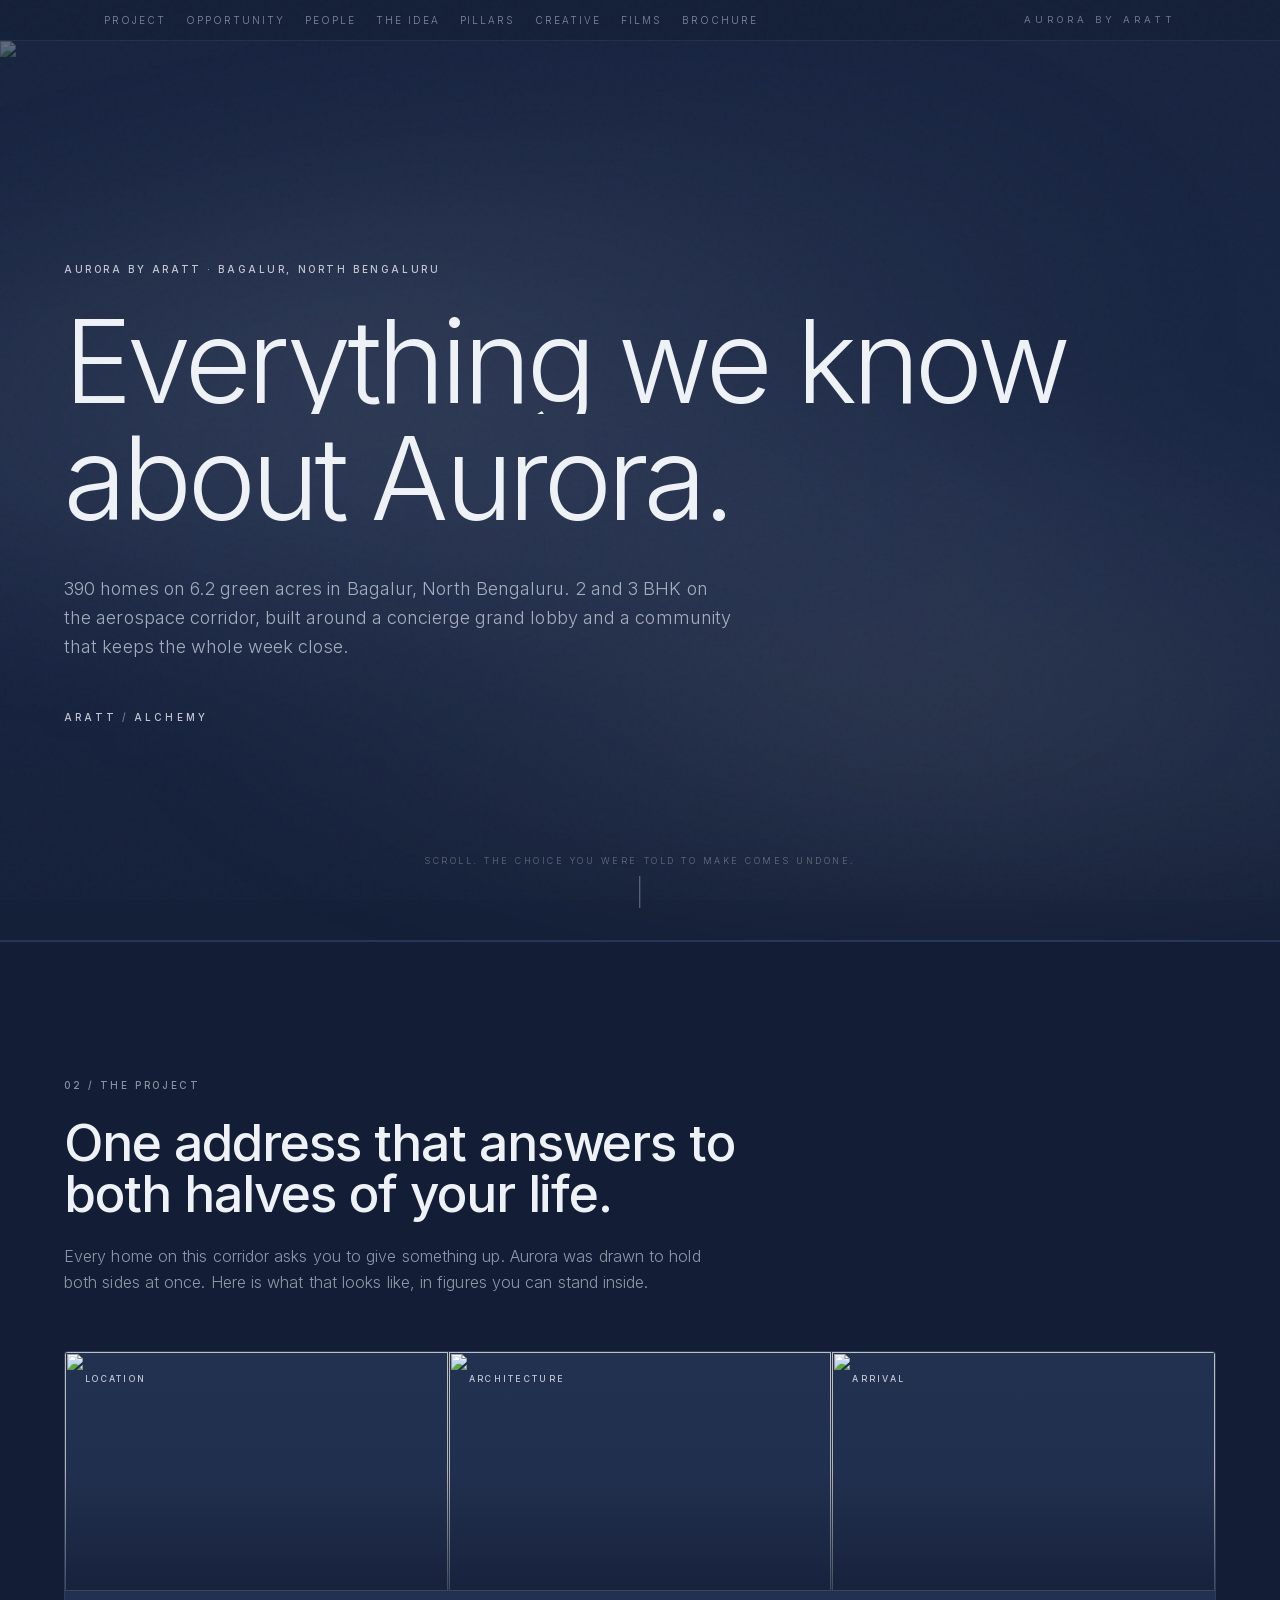
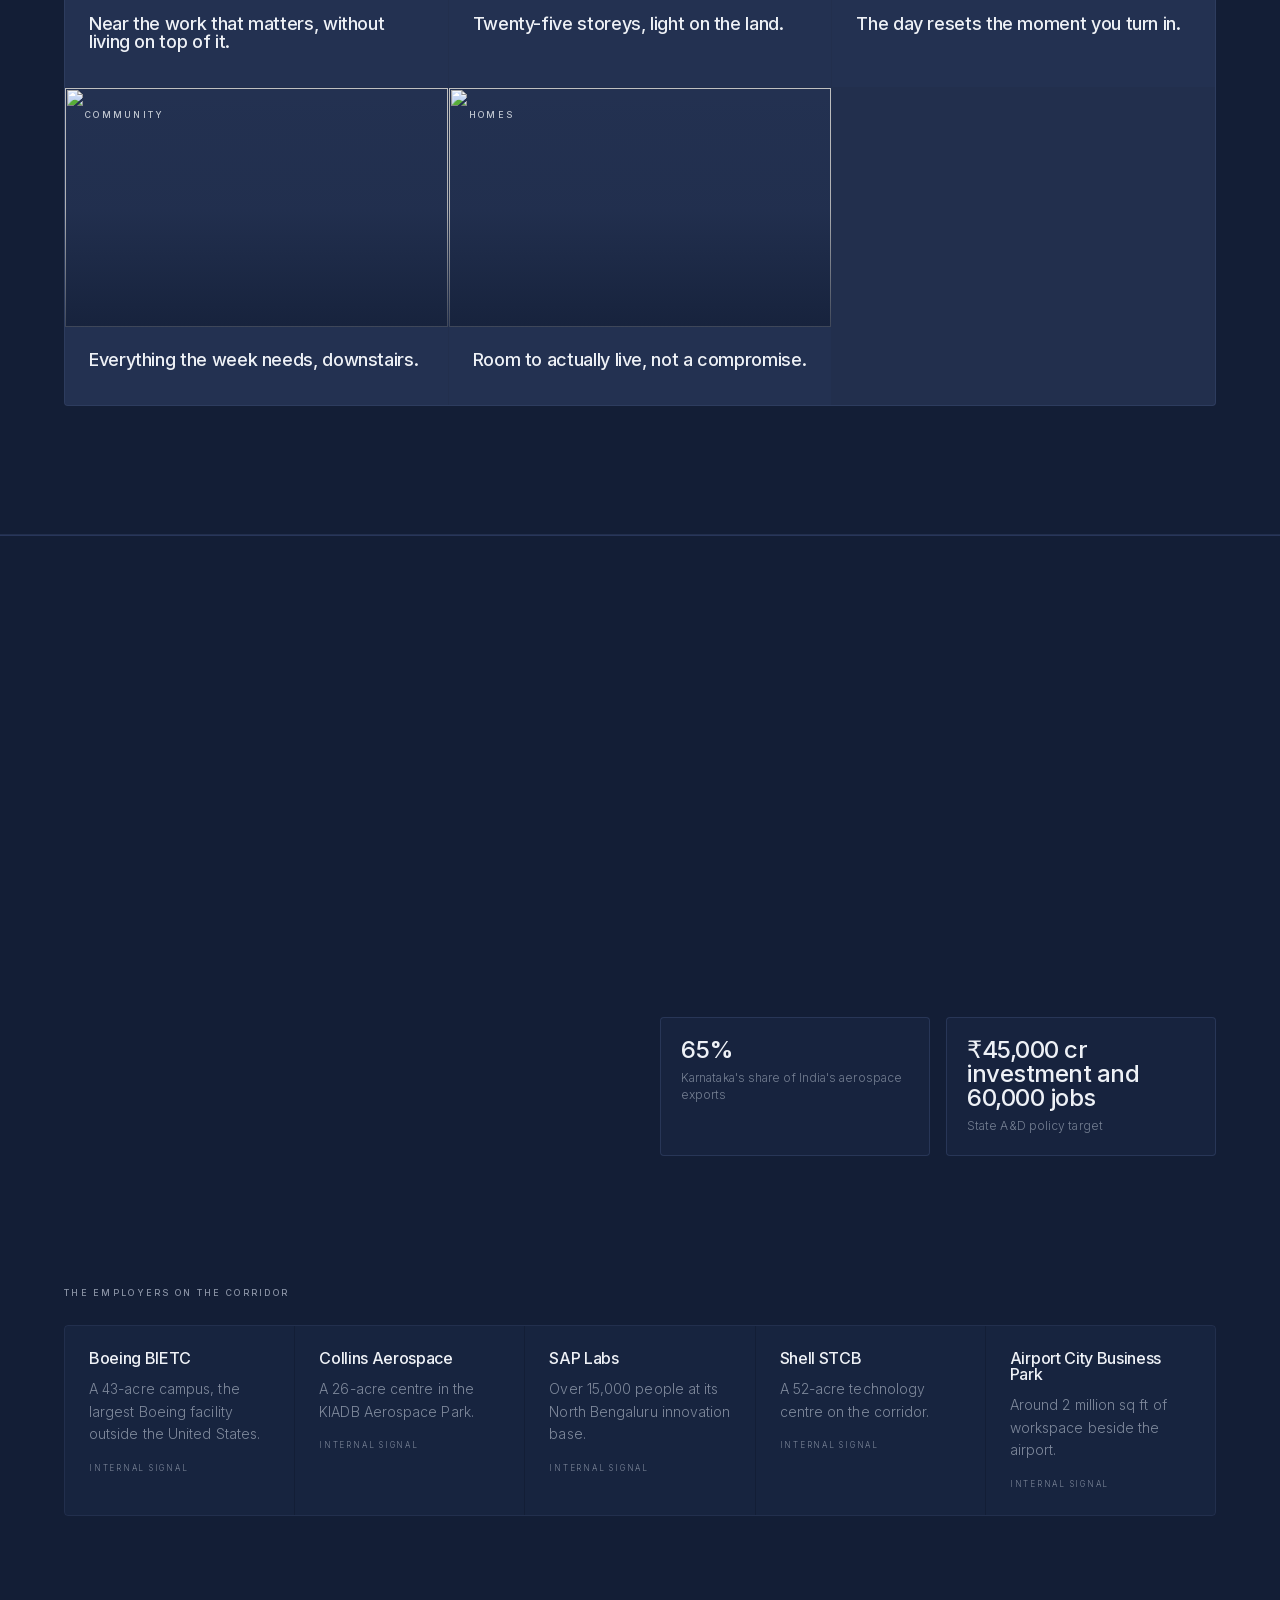
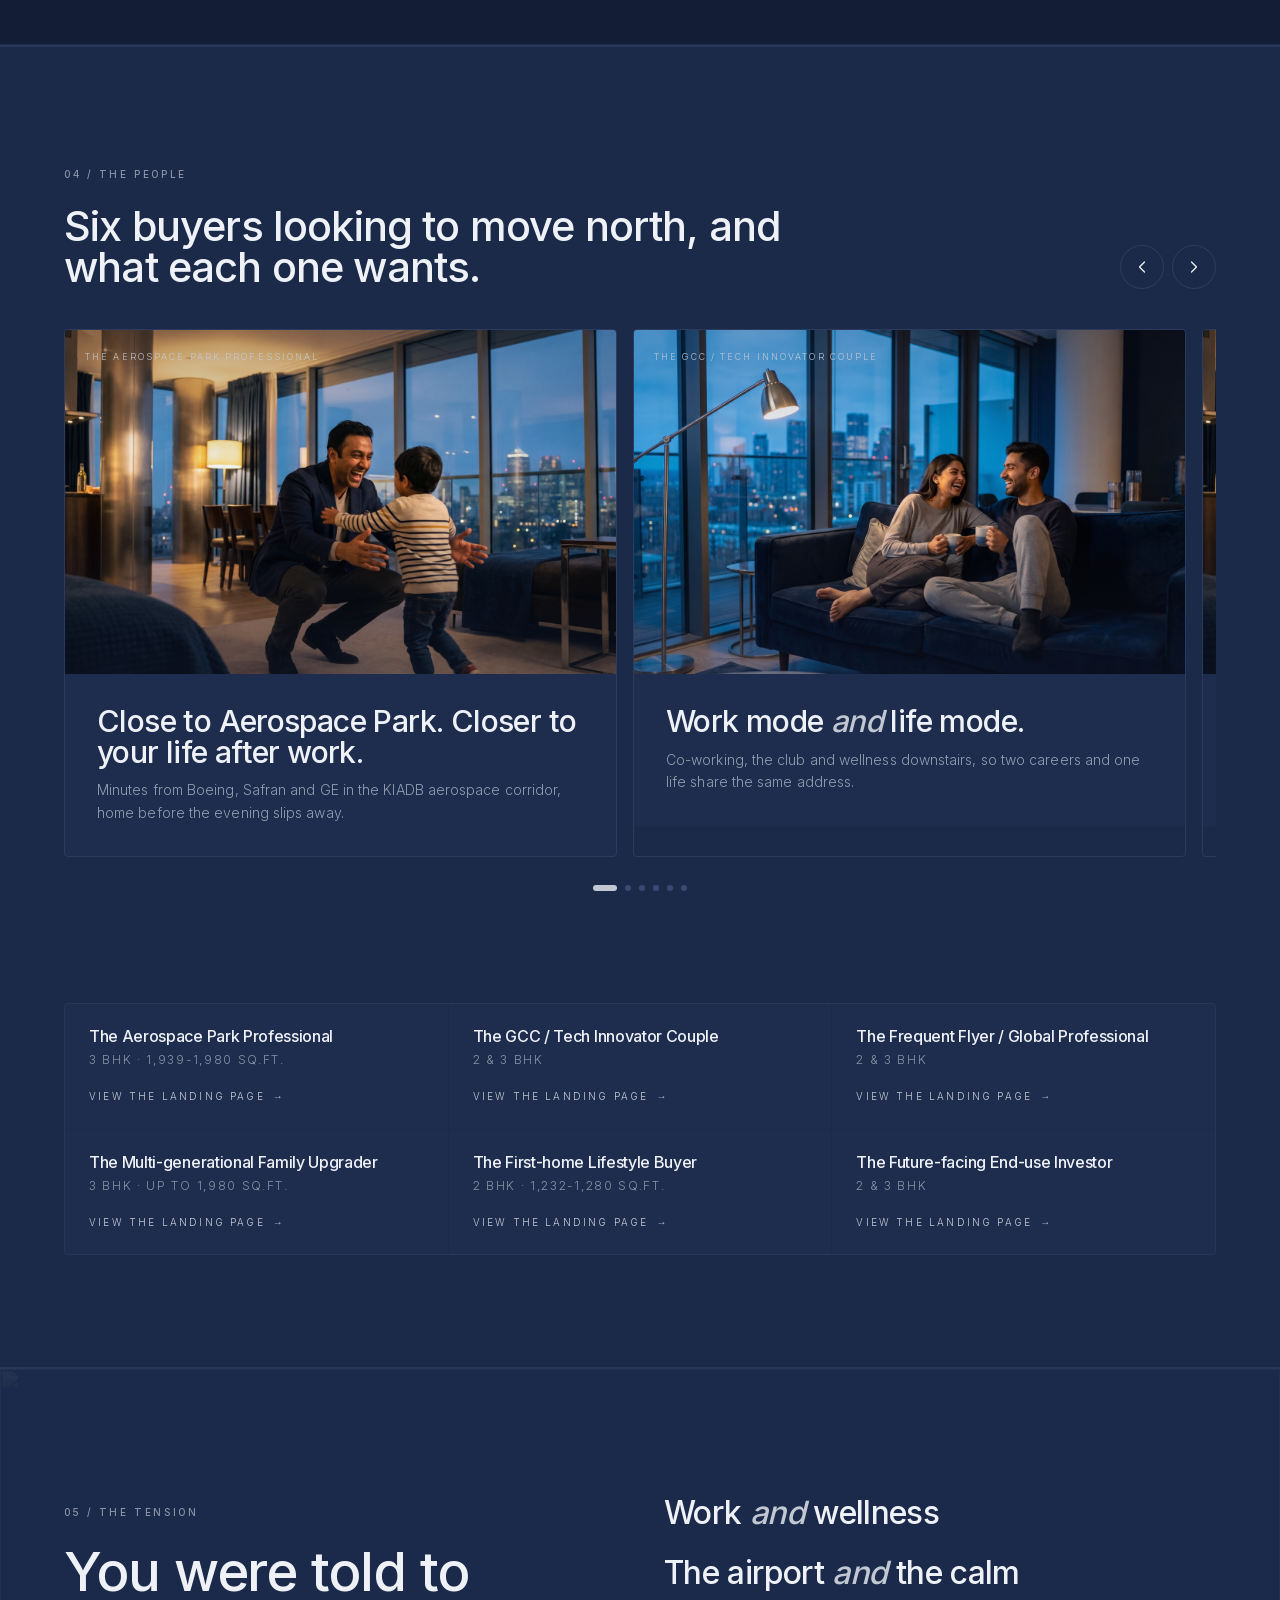
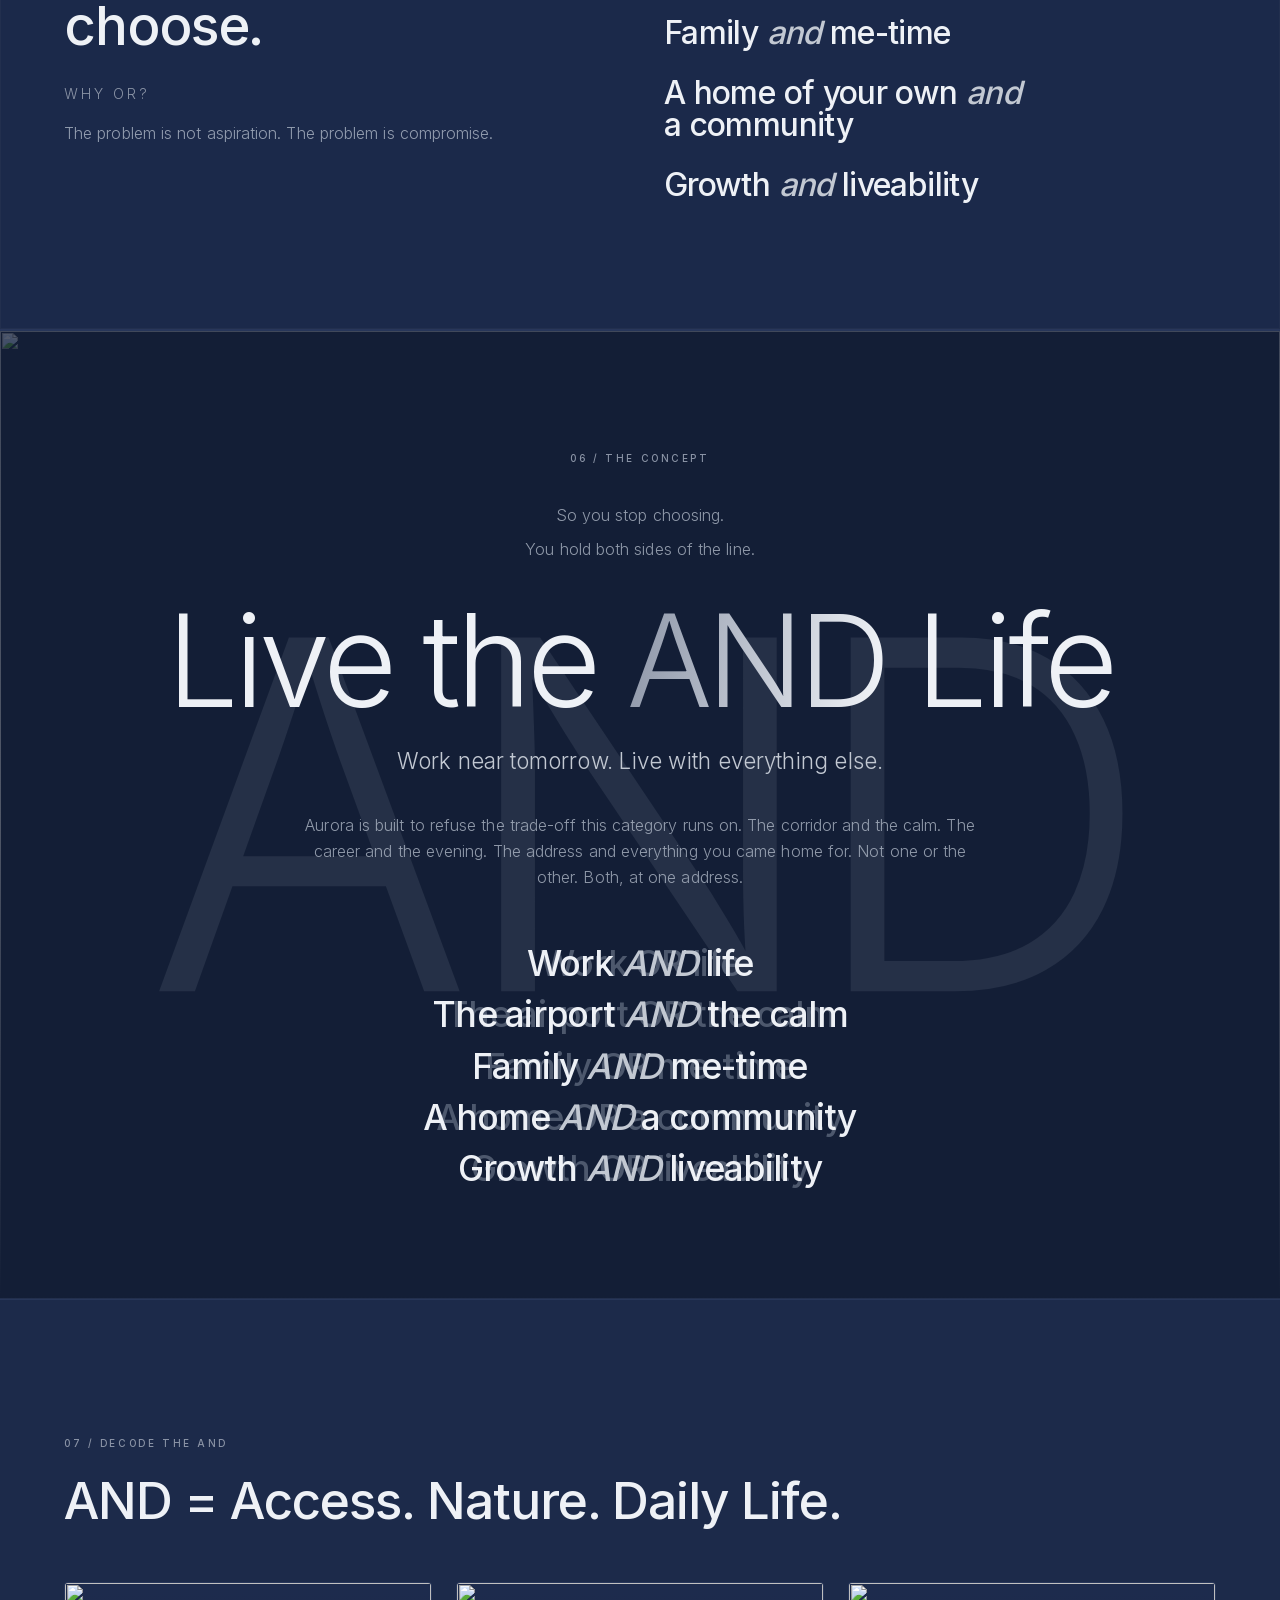
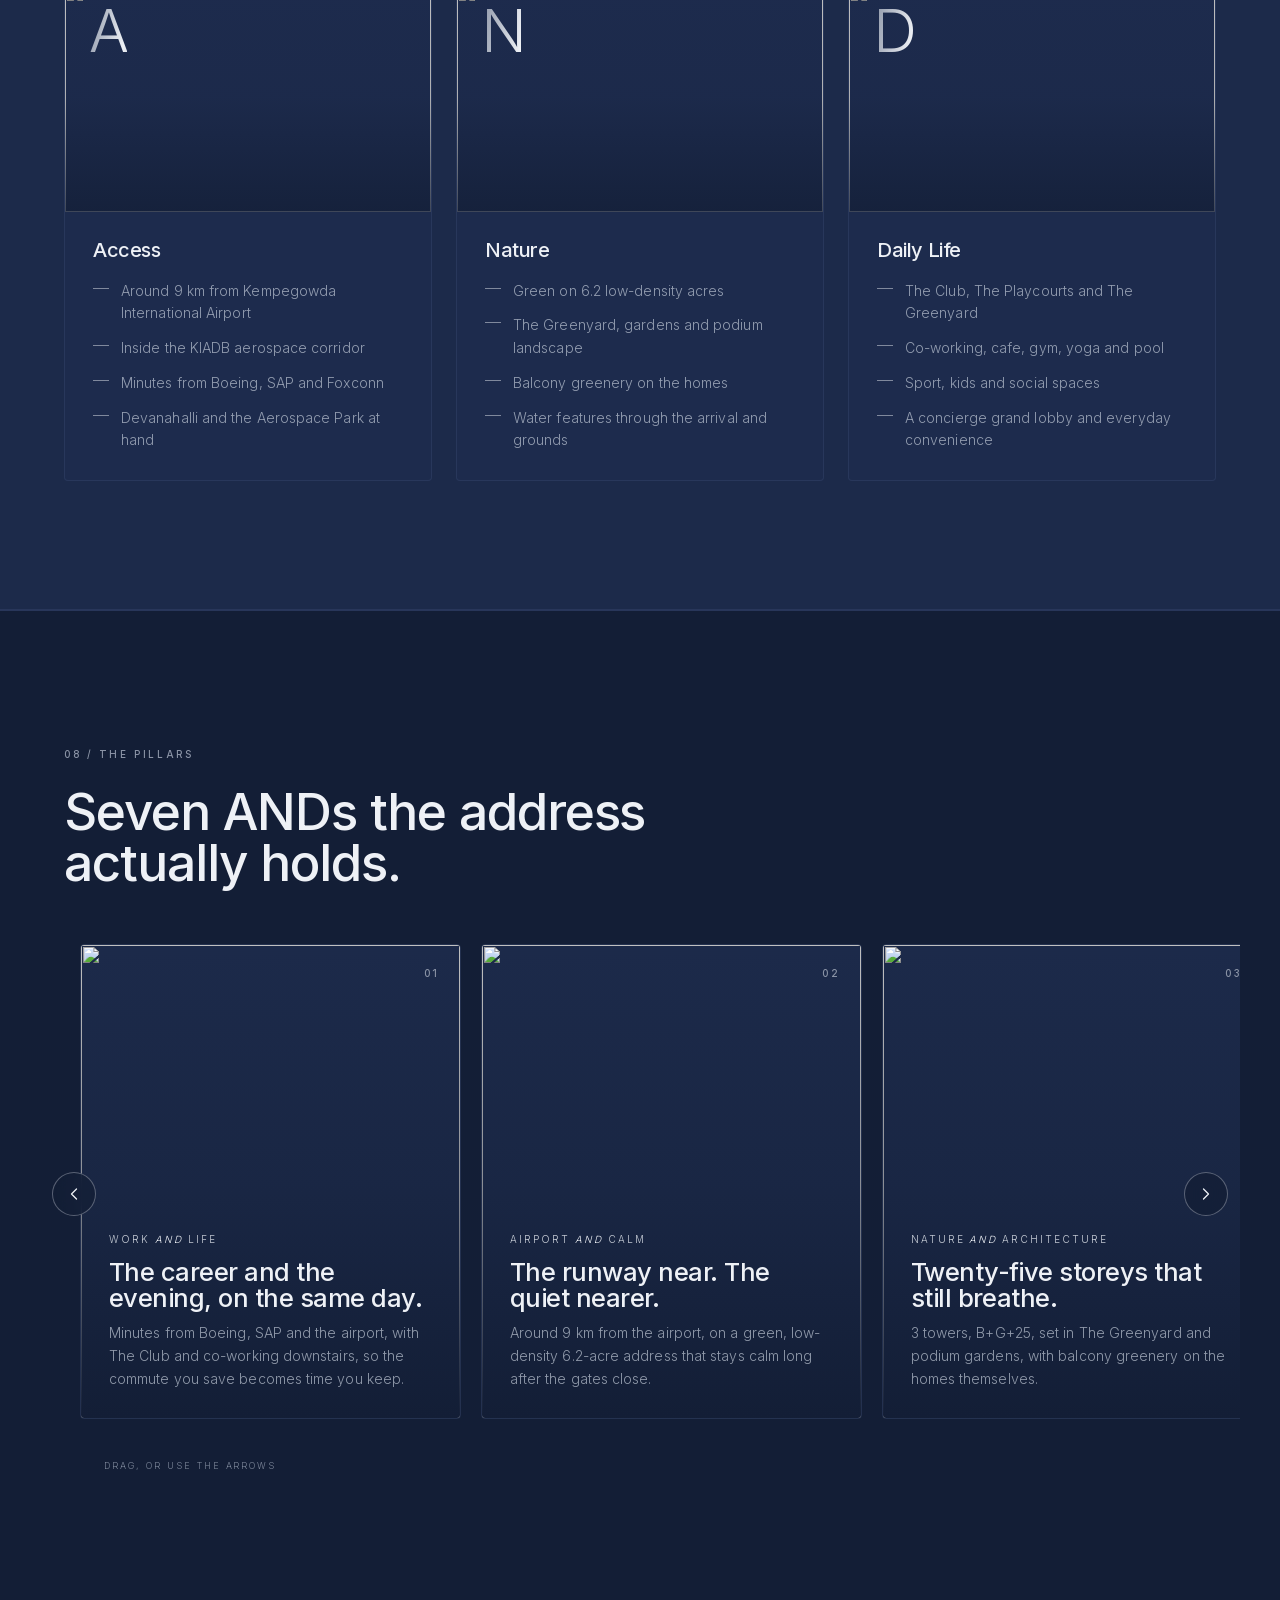
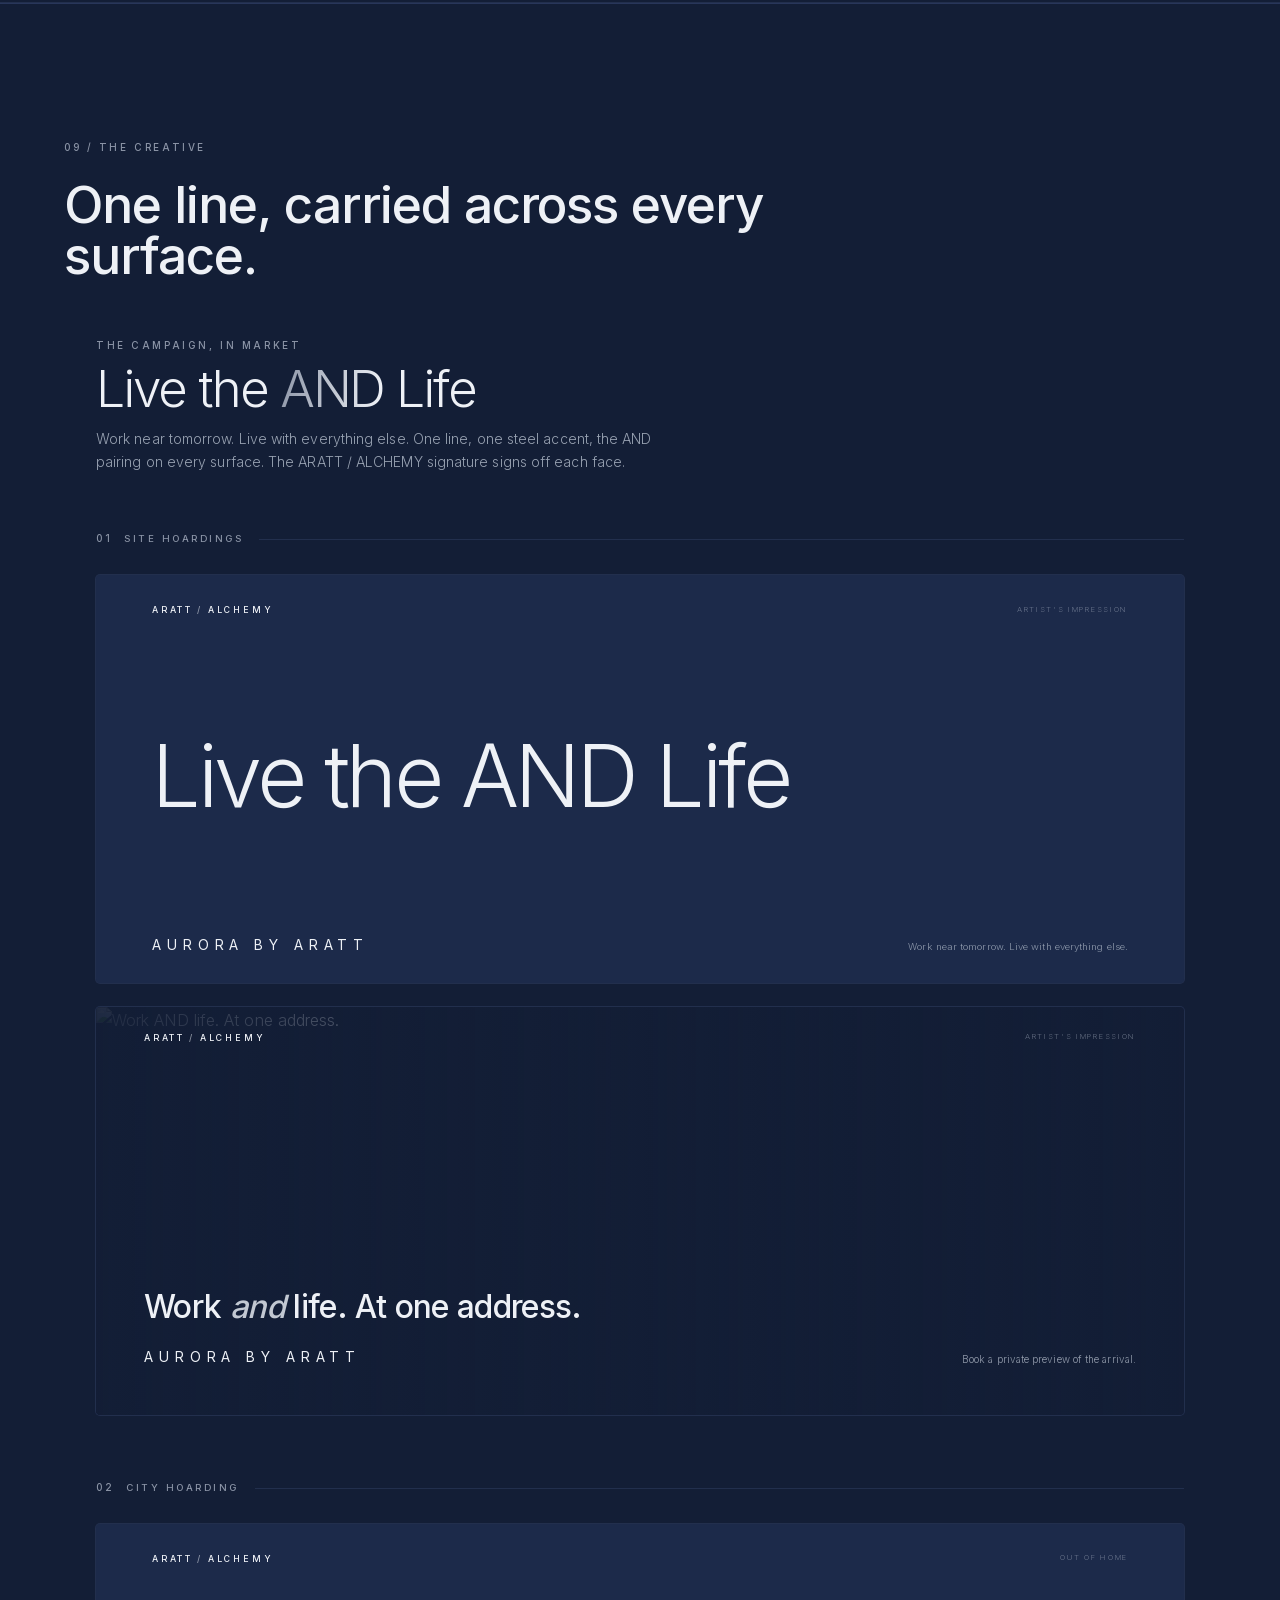
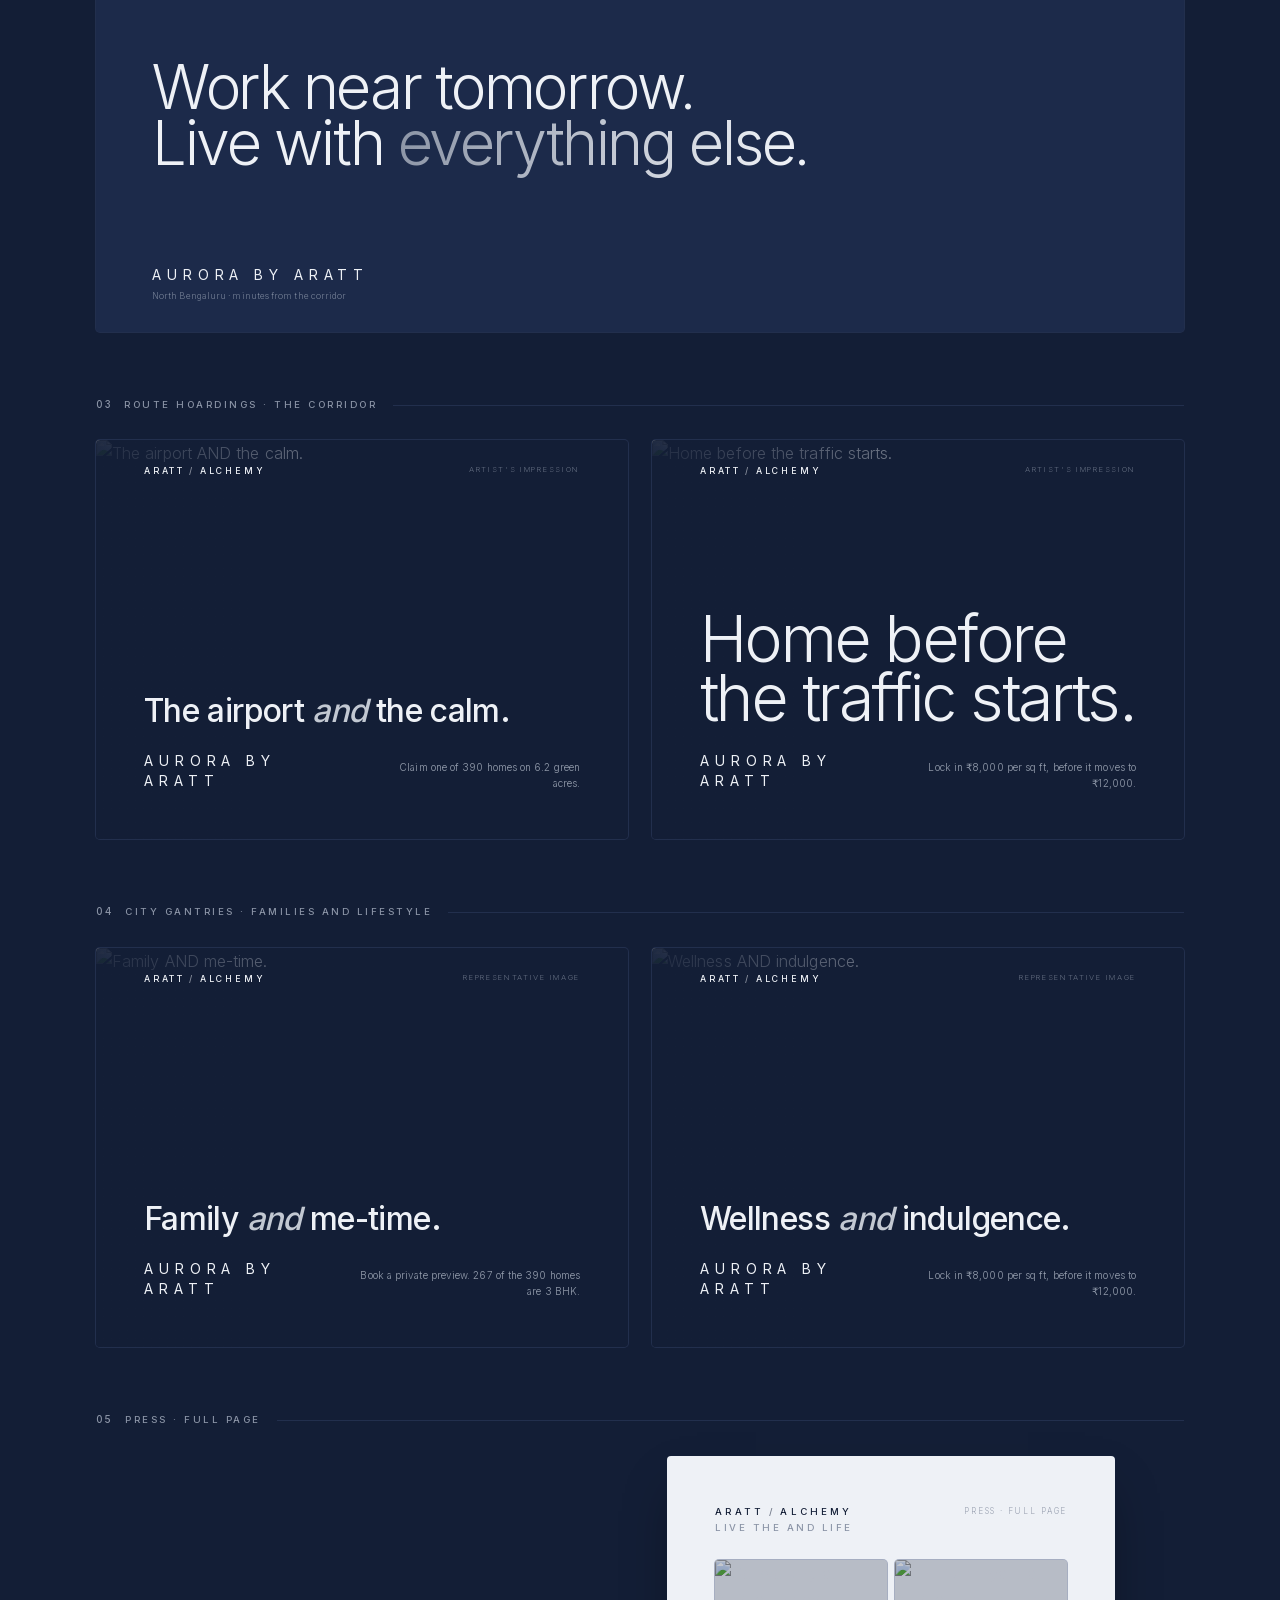
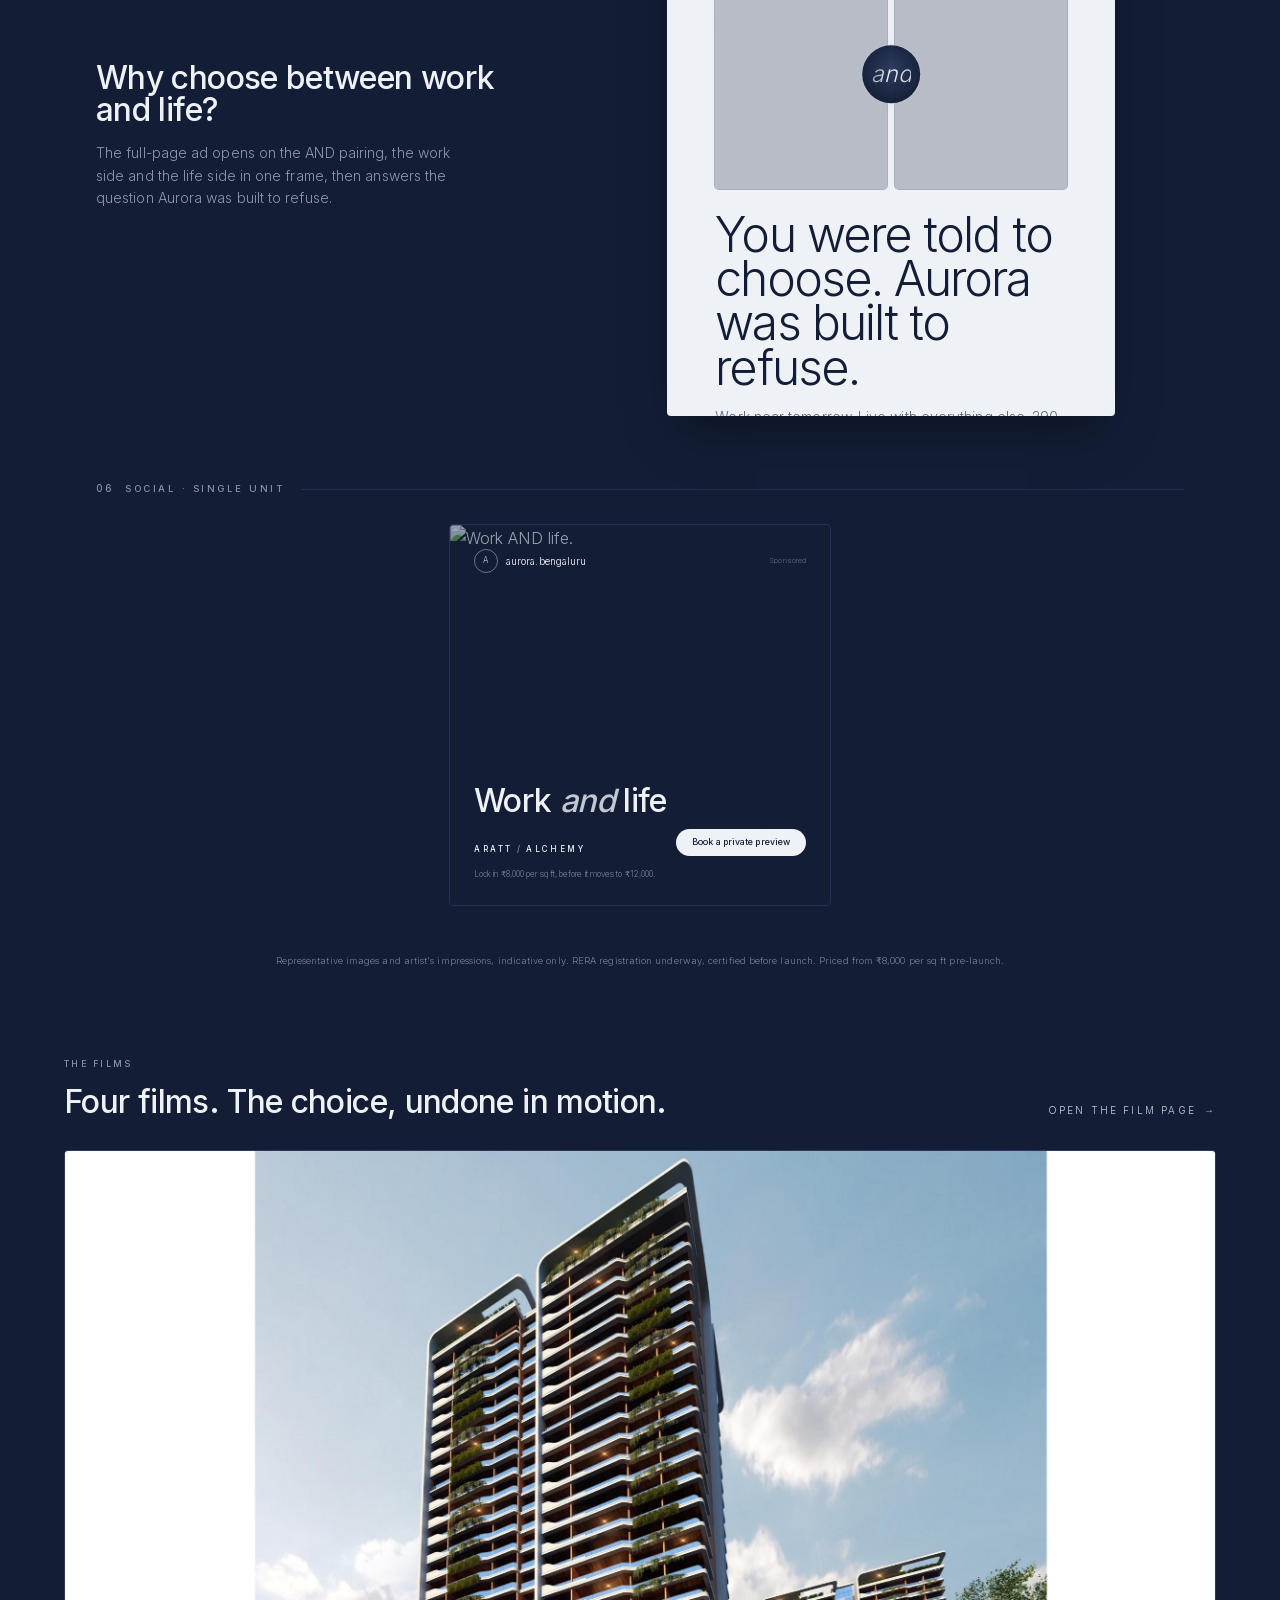
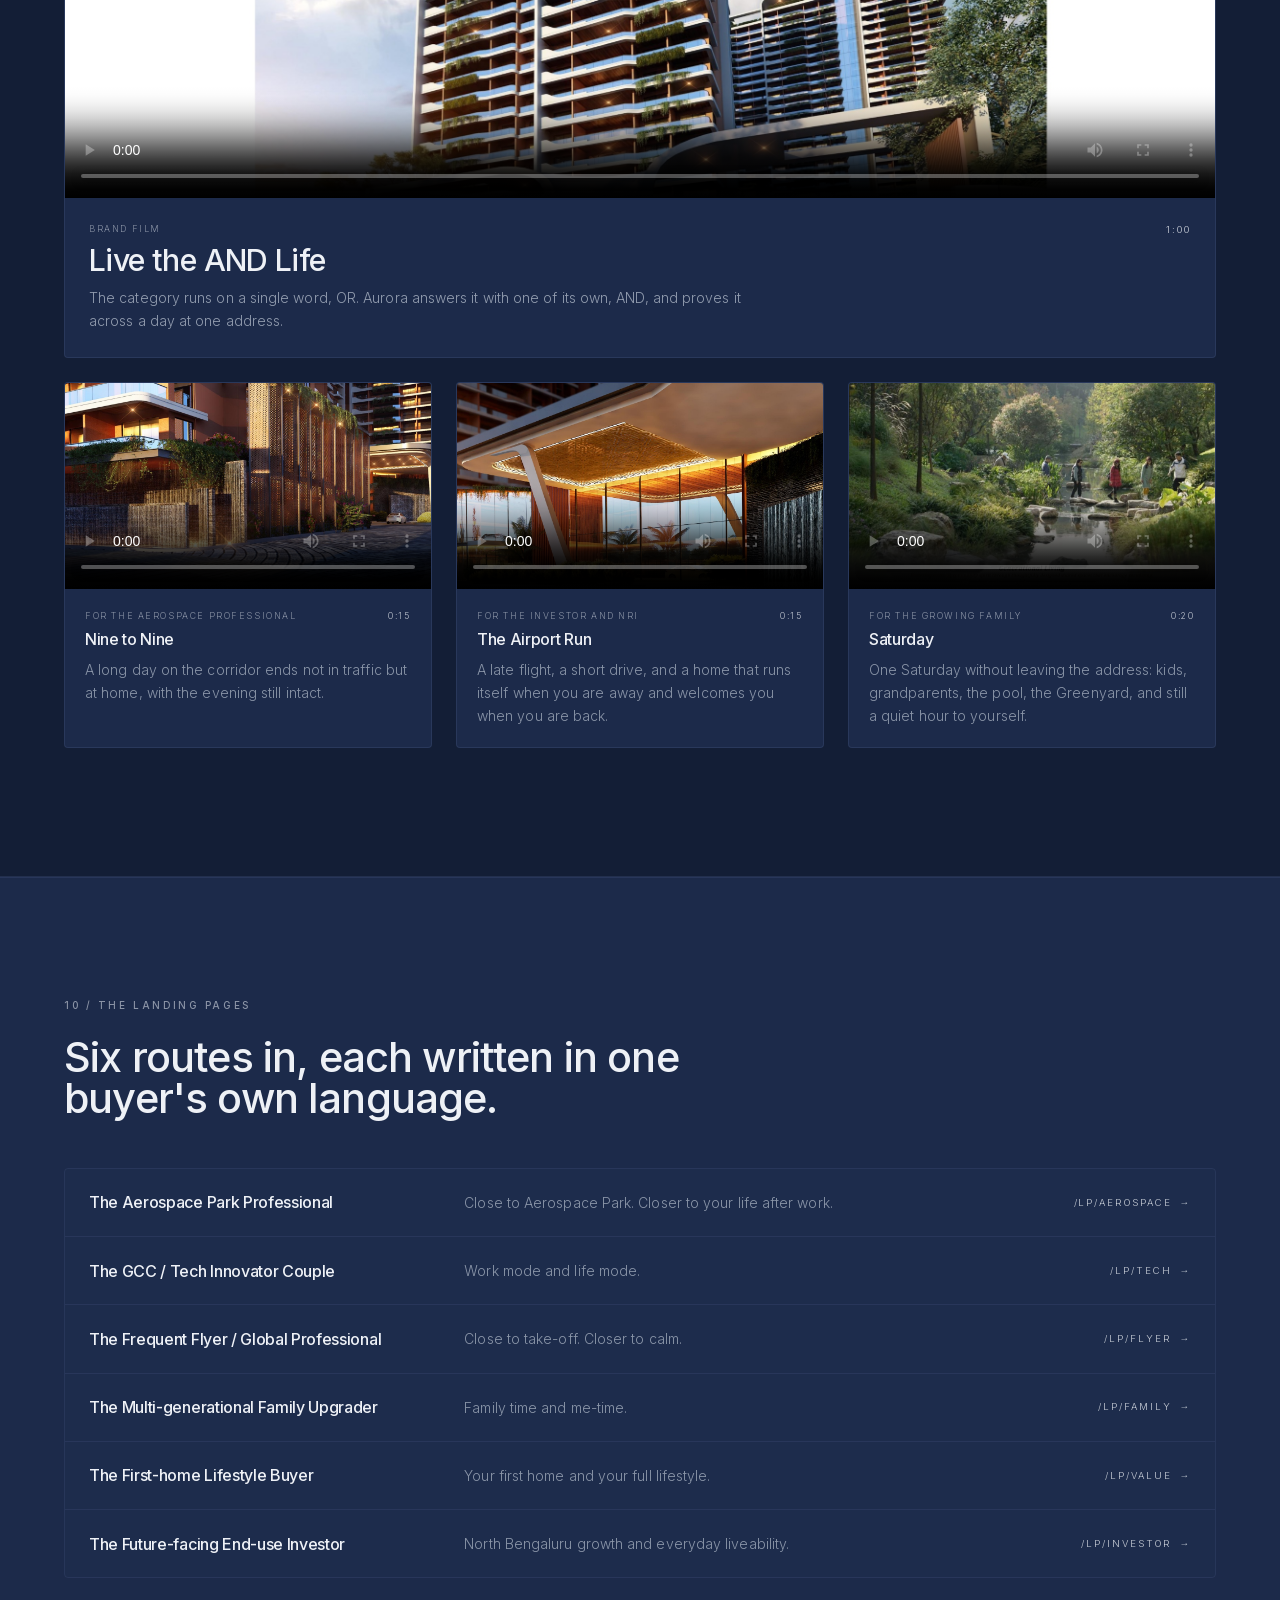
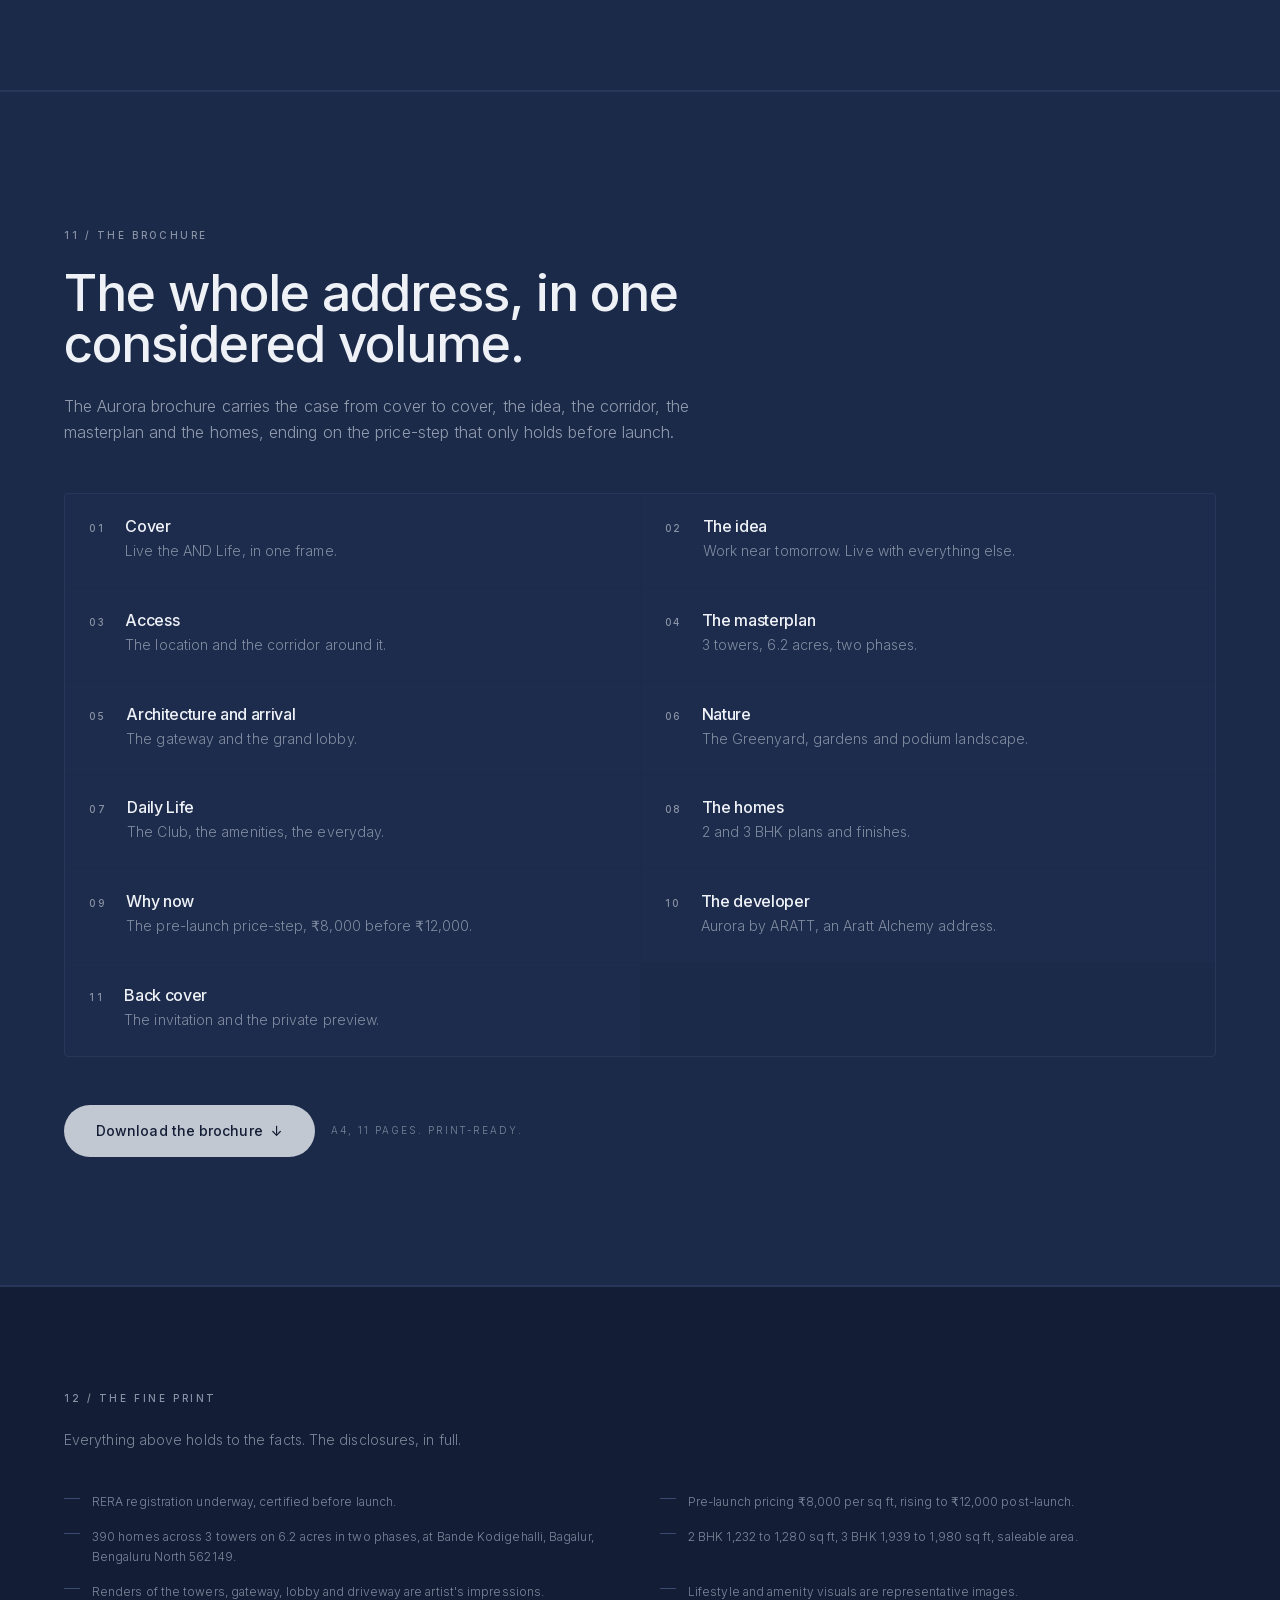
==== commit 0f619ce9: "Restore original, clean files for Vercel deployment" ====
--- a/index.html
+++ b/index.html
@@ -1 +1 @@
-<!DOCTYPE html><html data-dpl-id="dpl_Bg25fUHdhEsCrPR8ZMfVuFQyjgDs" lang="en" class="inter_f4213802-module__MgCSNG__variable"><head><meta charSet="utf-8"/><meta name="viewport" content="width=device-width, initial-scale=1"/><link rel="preload" href="/Aurora/_next/static/media/83afe278b6a6bb3c-s.p.2bn3s6zvc0dyp.woff2?dpl=dpl_Bg25fUHdhEsCrPR8ZMfVuFQyjgDs" as="font" crossorigin="" type="font/woff2"/><link rel="preload" as="image" imageSrcSet="/Aurora/img/deck/facade.jpg 640w, /Aurora/img/deck/facade.jpg 750w, /Aurora/img/deck/facade.jpg 828w, /Aurora/img/deck/facade.jpg 1080w, /Aurora/img/deck/facade.jpg 1200w, /Aurora/img/deck/facade.jpg 1920w, /Aurora/img/deck/facade.jpg 2048w, /Aurora/img/deck/facade.jpg 3840w" imageSizes="100vw"/><link rel="stylesheet" href="/Aurora/_next/static/chunks/2kq37qay9_5m1.css?dpl=dpl_Bg25fUHdhEsCrPR8ZMfVuFQyjgDs" data-precedence="next"/><link rel="preload" as="script" fetchPriority="low" href="/Aurora/_next/static/chunks/0gore01jw617k.js?dpl=dpl_Bg25fUHdhEsCrPR8ZMfVuFQyjgDs"/><script src="/Aurora/_next/static/chunks/15orcrkp-_9ct.js?dpl=dpl_Bg25fUHdhEsCrPR8ZMfVuFQyjgDs" async=""></script><script src="/Aurora/_next/static/chunks/3p9eevrhj-twl.js?dpl=dpl_Bg25fUHdhEsCrPR8ZMfVuFQyjgDs" async=""></script><script src="/Aurora/_next/static/chunks/1mfjqidm5qp0a.js?dpl=dpl_Bg25fUHdhEsCrPR8ZMfVuFQyjgDs" async=""></script><script src="/Aurora/_next/static/chunks/turbopack-2avrv18fn4o2w.js?dpl=dpl_Bg25fUHdhEsCrPR8ZMfVuFQyjgDs" async=""></script><script src="/Aurora/_next/static/chunks/05-c3ty_6dwfk.js?dpl=dpl_Bg25fUHdhEsCrPR8ZMfVuFQyjgDs" async=""></script><script src="/Aurora/_next/static/chunks/14mrh2-p_w84d.js?dpl=dpl_Bg25fUHdhEsCrPR8ZMfVuFQyjgDs" async=""></script><script src="/Aurora/_next/static/chunks/0d7z5o1bxadqd.js?dpl=dpl_Bg25fUHdhEsCrPR8ZMfVuFQyjgDs" async=""></script><script src="/Aurora/_next/static/chunks/2y96obt93bg2v.js?dpl=dpl_Bg25fUHdhEsCrPR8ZMfVuFQyjgDs" async=""></script><script src="/Aurora/_next/static/chunks/38ey9dg286jt0.js?dpl=dpl_Bg25fUHdhEsCrPR8ZMfVuFQyjgDs" async=""></script><script src="/Aurora/_next/static/chunks/0danqw8c0l--f.js?dpl=dpl_Bg25fUHdhEsCrPR8ZMfVuFQyjgDs" async=""></script><script src="/Aurora/_next/static/chunks/3yv6t93pow8eq.js?dpl=dpl_Bg25fUHdhEsCrPR8ZMfVuFQyjgDs" async=""></script><meta name="next-size-adjust" content=""/><title>Aurora · Live the AND Life</title><meta name="description" content="Aurora by Aratt, a landmark residential development at Bagalur, North Bengaluru. Work near tomorrow. Live with everything else."/><meta name="author" content="Aratt Builders"/><meta name="keywords" content="Aurora,Aratt,Bagalur,North Bengaluru,luxury apartments,2 &amp; 3 BHK"/><meta property="og:title" content="Aurora · Live the AND Life"/><meta property="og:description" content="A landmark residential development at Bagalur, North Bengaluru. Work near tomorrow. Live with everything else."/><meta property="og:type" content="website"/><meta name="twitter:card" content="summary"/><meta name="twitter:title" content="Aurora · Live the AND Life"/><meta name="twitter:description" content="A landmark residential development at Bagalur, North Bengaluru. Work near tomorrow. Live with everything else."/><link rel="icon" href="/Aurora/favicon.ico?favicon.2vob68tjqpejf.ico?dpl=dpl_Bg25fUHdhEsCrPR8ZMfVuFQyjgDs" sizes="256x256" type="image/x-icon"/><script src="/Aurora/_next/static/chunks/0cz1d0mv5g_q7.js?dpl=dpl_Bg25fUHdhEsCrPR8ZMfVuFQyjgDs" noModule=""></script></head><body><div hidden=""><!--$--><!--/$--></div><div class="grain-overlay" aria-hidden="true"></div><main class="relative"><div aria-hidden="true" class="fixed inset-x-0 top-0 z-50 h-px origin-left bg-gradient-to-r from-transparent via-gold to-gold-bright" style="transform:scaleX(0)"></div><div class="grain-overlay" aria-hidden="true"></div><nav class="sticky top-0 z-40 border-b border-navy-line/40 bg-navy-deep/85 backdrop-blur-md"><div class="mx-auto flex max-w-6xl items-center gap-6 px-6 sm:px-10"><ul class="flex flex-1 items-center gap-5 overflow-x-auto py-3 text-[0.62rem] uppercase tracking-[0.2em] text-mist/60 [scrollbar-width:none] [&amp;::-webkit-scrollbar]:hidden"><li class="shrink-0"><a href="#project" class="whitespace-nowrap transition-colors hover:text-gold">Project</a></li><li class="shrink-0"><a href="#opportunity" class="whitespace-nowrap transition-colors hover:text-gold">Opportunity</a></li><li class="shrink-0"><a href="#people" class="whitespace-nowrap transition-colors hover:text-gold">People</a></li><li class="shrink-0"><a href="#the-idea" class="whitespace-nowrap transition-colors hover:text-gold">The idea</a></li><li class="shrink-0"><a href="#pillars" class="whitespace-nowrap transition-colors hover:text-gold">Pillars</a></li><li class="shrink-0"><a href="#creative" class="whitespace-nowrap transition-colors hover:text-gold">Creative</a></li><li class="shrink-0"><a href="#films" class="whitespace-nowrap transition-colors hover:text-gold">Films</a></li><li class="shrink-0"><a href="#brochure" class="whitespace-nowrap transition-colors hover:text-gold">Brochure</a></li></ul><span class="hidden shrink-0 wordmark text-[0.6rem] text-mist/50 sm:inline">Aurora by ARATT</span></div></nav><section class="relative flex min-h-screen items-center overflow-hidden border-b border-navy-line/40 bg-navy px-6 sm:px-10"><div class="absolute inset-0"><img alt="The Aurora facade" decoding="async" data-nimg="fill" class="object-cover opacity-75" style="position:absolute;height:100%;width:100%;left:0;top:0;right:0;bottom:0;color:transparent" sizes="100vw" srcSet="/Aurora/img/deck/facade.jpg 640w, /Aurora/img/deck/facade.jpg 750w, /Aurora/img/deck/facade.jpg 828w, /Aurora/img/deck/facade.jpg 1080w, /Aurora/img/deck/facade.jpg 1200w, /Aurora/img/deck/facade.jpg 1920w, /Aurora/img/deck/facade.jpg 2048w, /Aurora/img/deck/facade.jpg 3840w" src="/Aurora/img/deck/facade.jpg"/><div class="absolute inset-0 bg-gradient-to-t from-navy-deep/90 via-navy-deep/35 to-navy-deep/55"></div></div><div aria-hidden="true" style="--aurora-op:0.35;--aurora-dur:22s" class="jsx-335b17ffafa406c8 aurora-ribbon"><span class="jsx-335b17ffafa406c8 aurora-ribbon__band aurora-ribbon__band--a"></span><span class="jsx-335b17ffafa406c8 aurora-ribbon__band aurora-ribbon__band--b"></span></div><div aria-hidden="true" class="pointer-events-none absolute inset-0 flex items-center justify-center opacity-40"><div class="display-hero select-none whitespace-nowrap text-[26vw] leading-none text-navy-surface/30" style="transform:translateX(6%)">Aurora</div></div><div class="relative z-10 mx-auto w-full max-w-6xl py-32"><div style="opacity:0;transform:translateY(28px)"><span class="eyebrow text-[0.62rem] text-gold">Aurora by ARATT · Bagalur, North Bengaluru</span></div><div style="opacity:0;transform:translateY(28px)"><h1 class="mt-7 display-hero text-[clamp(3rem,9vw,7.5rem)] text-cream"><span><span class="inline-block overflow-hidden align-baseline"><span class="inline-block" style="opacity:0;transform:translateY(110%)">Everything<!-- --> </span></span><span class="inline-block overflow-hidden align-baseline"><span class="inline-block" style="opacity:0;transform:translateY(110%)">we<!-- --> </span></span><span class="inline-block overflow-hidden align-baseline"><span class="inline-block" style="opacity:0;transform:translateY(110%)">know<!-- --> </span></span><span class="inline-block overflow-hidden align-baseline"><span class="inline-block" style="opacity:0;transform:translateY(110%)">about<!-- --> </span></span><span class="inline-block overflow-hidden align-baseline"><span class="inline-block" style="opacity:0;transform:translateY(110%)">Aurora.</span></span></span></h1></div><div style="opacity:0;transform:translateY(28px)"><p class="mt-8 max-w-2xl text-lg leading-relaxed text-mist/80">390 homes on 6.2 green acres in Bagalur, North Bengaluru. 2 and 3 BHK on the aerospace corridor, built around a concierge grand lobby and a community that keeps the whole week close.</p></div><div style="opacity:0;transform:translateY(28px)"><div class="mt-10"><span aria-label="Aratt Alchemy" class="inline-flex items-baseline whitespace-nowrap font-sans font-medium uppercase text-gold text-[0.62rem]" style="letter-spacing:0.32em">ARATT<span aria-hidden="true" class="px-[0.5em] opacity-55">/</span>ALCHEMY</span></div></div></div><span class="absolute bottom-8 left-1/2 z-10 flex -translate-x-1/2 flex-col items-center gap-2 text-[0.56rem] uppercase tracking-[0.28em] text-mist/45">Scroll. The choice you were told to make comes undone.<span aria-hidden="true" class="h-8 w-px animate-pulse bg-gold/50"></span></span></section><div aria-hidden="true" style="--aurora-dur:8s" class="jsx-e48e6b84104c7c11 aurora-divider"><span class="jsx-e48e6b84104c7c11 aurora-divider__glow"></span></div><section id="project" class="scroll-mt-16 border-b border-navy-line/40 bg-navy-deep px-6 py-24 sm:px-10 sm:py-32"><div class="mx-auto max-w-6xl"><div style="opacity:0;transform:translateY(28px)"><span class="section-num">02 / The project</span></div><div style="opacity:0;transform:translateY(28px)"><h2 class="mt-5 max-w-3xl display-tight text-[clamp(1.9rem,4.4vw,3.2rem)] font-light text-cream">One address that answers to both halves of your life.</h2></div><div style="opacity:0;transform:translateY(28px)"><p class="mt-6 max-w-2xl text-base leading-relaxed text-mist/70">Every home on this corridor asks you to give something up. Aurora was drawn to hold both sides at once. Here is what that looks like, in figures you can stand inside.</p></div><div class="mt-14 grid gap-px overflow-hidden rounded-sm border border-navy-line/50 bg-navy-line/40 sm:grid-cols-2 lg:grid-cols-3"><div class="group" style="opacity:0;transform:translateY(24px)"><div class="relative flex h-full flex-col overflow-hidden bg-navy-surface/30"><div class="relative aspect-[16/10] overflow-hidden"><img alt="" loading="lazy" decoding="async" data-nimg="fill" class="object-cover opacity-100 transition-transform duration-700 ease-out group-hover:scale-105" style="position:absolute;height:100%;width:100%;left:0;top:0;right:0;bottom:0;color:transparent" sizes="(min-width:1024px) 33vw, (min-width:640px) 50vw, 100vw" srcSet="/Aurora/img/deck/map-corridor.jpg 256w, /Aurora/img/deck/map-corridor.jpg 384w, /Aurora/img/deck/map-corridor.jpg 640w, /Aurora/img/deck/map-corridor.jpg 750w, /Aurora/img/deck/map-corridor.jpg 828w, /Aurora/img/deck/map-corridor.jpg 1080w, /Aurora/img/deck/map-corridor.jpg 1200w, /Aurora/img/deck/map-corridor.jpg 1920w, /Aurora/img/deck/map-corridor.jpg 2048w, /Aurora/img/deck/map-corridor.jpg 3840w" src="/Aurora/img/deck/map-corridor.jpg"/><div class="absolute inset-0 bg-gradient-to-t from-navy-deep/75 via-navy-deep/10 to-transparent"></div><span class="absolute left-5 top-5 eyebrow text-[0.55rem] text-gold">Location</span></div><div class="flex flex-1 flex-col p-6"><p class="display-tight text-lg font-light leading-snug text-cream">Near the work that matters, without living on top of it.</p><p class="mt-4 max-h-0 overflow-hidden text-sm leading-relaxed text-mist/65 opacity-0 transition-all duration-500 ease-out group-hover:max-h-40 group-hover:opacity-100 sm:mt-3">Around 9 km from Kempegowda International Airport, in the KIADB aerospace corridor, minutes from Boeing, SAP and Foxconn.</p><p class="mt-4 text-sm leading-relaxed text-mist/60 sm:hidden">Around 9 km from Kempegowda International Airport, in the KIADB aerospace corridor, minutes from Boeing, SAP and Foxconn.</p></div></div></div><div class="group" style="opacity:0;transform:translateY(24px)"><div class="relative flex h-full flex-col overflow-hidden bg-navy-surface/30"><div class="relative aspect-[16/10] overflow-hidden"><img alt="" loading="lazy" decoding="async" data-nimg="fill" class="object-cover opacity-100 transition-transform duration-700 ease-out group-hover:scale-105" style="position:absolute;height:100%;width:100%;left:0;top:0;right:0;bottom:0;color:transparent" sizes="(min-width:1024px) 33vw, (min-width:640px) 50vw, 100vw" srcSet="/Aurora/img/deck/tower-elevation.jpg 256w, /Aurora/img/deck/tower-elevation.jpg 384w, /Aurora/img/deck/tower-elevation.jpg 640w, /Aurora/img/deck/tower-elevation.jpg 750w, /Aurora/img/deck/tower-elevation.jpg 828w, /Aurora/img/deck/tower-elevation.jpg 1080w, /Aurora/img/deck/tower-elevation.jpg 1200w, /Aurora/img/deck/tower-elevation.jpg 1920w, /Aurora/img/deck/tower-elevation.jpg 2048w, /Aurora/img/deck/tower-elevation.jpg 3840w" src="/Aurora/img/deck/tower-elevation.jpg"/><div class="absolute inset-0 bg-gradient-to-t from-navy-deep/75 via-navy-deep/10 to-transparent"></div><span class="absolute left-5 top-5 eyebrow text-[0.55rem] text-gold">Architecture</span></div><div class="flex flex-1 flex-col p-6"><p class="display-tight text-lg font-light leading-snug text-cream">Twenty-five storeys, light on the land.</p><p class="mt-4 max-h-0 overflow-hidden text-sm leading-relaxed text-mist/65 opacity-0 transition-all duration-500 ease-out group-hover:max-h-40 group-hover:opacity-100 sm:mt-3">3 towers, B+G+25, across 6.2 acres in two phases. A high-rise address on low-density ground.</p><p class="mt-4 text-sm leading-relaxed text-mist/60 sm:hidden">3 towers, B+G+25, across 6.2 acres in two phases. A high-rise address on low-density ground.</p></div></div></div><div class="group" style="opacity:0;transform:translateY(24px)"><div class="relative flex h-full flex-col overflow-hidden bg-navy-surface/30"><div class="relative aspect-[16/10] overflow-hidden"><img alt="" loading="lazy" decoding="async" data-nimg="fill" class="object-cover opacity-100 transition-transform duration-700 ease-out group-hover:scale-105" style="position:absolute;height:100%;width:100%;left:0;top:0;right:0;bottom:0;color:transparent" sizes="(min-width:1024px) 33vw, (min-width:640px) 50vw, 100vw" srcSet="/Aurora/img/deck/grand-entrance.jpg 256w, /Aurora/img/deck/grand-entrance.jpg 384w, /Aurora/img/deck/grand-entrance.jpg 640w, /Aurora/img/deck/grand-entrance.jpg 750w, /Aurora/img/deck/grand-entrance.jpg 828w, /Aurora/img/deck/grand-entrance.jpg 1080w, /Aurora/img/deck/grand-entrance.jpg 1200w, /Aurora/img/deck/grand-entrance.jpg 1920w, /Aurora/img/deck/grand-entrance.jpg 2048w, /Aurora/img/deck/grand-entrance.jpg 3840w" src="/Aurora/img/deck/grand-entrance.jpg"/><div class="absolute inset-0 bg-gradient-to-t from-navy-deep/75 via-navy-deep/10 to-transparent"></div><span class="absolute left-5 top-5 eyebrow text-[0.55rem] text-gold">Arrival</span></div><div class="flex flex-1 flex-col p-6"><p class="display-tight text-lg font-light leading-snug text-cream">The day resets the moment you turn in.</p><p class="mt-4 max-h-0 overflow-hidden text-sm leading-relaxed text-mist/65 opacity-0 transition-all duration-500 ease-out group-hover:max-h-40 group-hover:opacity-100 sm:mt-3">A concierge-led gateway into a 4,424 sq ft grand lobby, inside a clubhouse of nearly 30,000 sq ft.</p><p class="mt-4 text-sm leading-relaxed text-mist/60 sm:hidden">A concierge-led gateway into a 4,424 sq ft grand lobby, inside a clubhouse of nearly 30,000 sq ft.</p></div></div></div><div class="group" style="opacity:0;transform:translateY(24px)"><div class="relative flex h-full flex-col overflow-hidden bg-navy-surface/30"><div class="relative aspect-[16/10] overflow-hidden"><img alt="" loading="lazy" decoding="async" data-nimg="fill" class="object-cover opacity-100 transition-transform duration-700 ease-out group-hover:scale-105" style="position:absolute;height:100%;width:100%;left:0;top:0;right:0;bottom:0;color:transparent" sizes="(min-width:1024px) 33vw, (min-width:640px) 50vw, 100vw" srcSet="/Aurora/img/deck/amenity-ecosystem.jpg 256w, /Aurora/img/deck/amenity-ecosystem.jpg 384w, /Aurora/img/deck/amenity-ecosystem.jpg 640w, /Aurora/img/deck/amenity-ecosystem.jpg 750w, /Aurora/img/deck/amenity-ecosystem.jpg 828w, /Aurora/img/deck/amenity-ecosystem.jpg 1080w, /Aurora/img/deck/amenity-ecosystem.jpg 1200w, /Aurora/img/deck/amenity-ecosystem.jpg 1920w, /Aurora/img/deck/amenity-ecosystem.jpg 2048w, /Aurora/img/deck/amenity-ecosystem.jpg 3840w" src="/Aurora/img/deck/amenity-ecosystem.jpg"/><div class="absolute inset-0 bg-gradient-to-t from-navy-deep/75 via-navy-deep/10 to-transparent"></div><span class="absolute left-5 top-5 eyebrow text-[0.55rem] text-gold">Community</span></div><div class="flex flex-1 flex-col p-6"><p class="display-tight text-lg font-light leading-snug text-cream">Everything the week needs, downstairs.</p><p class="mt-4 max-h-0 overflow-hidden text-sm leading-relaxed text-mist/65 opacity-0 transition-all duration-500 ease-out group-hover:max-h-40 group-hover:opacity-100 sm:mt-3">The Club, The Playcourts and The Greenyard, with co-working, cafe, gym, yoga, pool and spaces for kids.</p><p class="mt-4 text-sm leading-relaxed text-mist/60 sm:hidden">The Club, The Playcourts and The Greenyard, with co-working, cafe, gym, yoga, pool and spaces for kids.</p></div></div></div><div class="group" style="opacity:0;transform:translateY(24px)"><div class="relative flex h-full flex-col overflow-hidden bg-navy-surface/30"><div class="relative aspect-[16/10] overflow-hidden"><img alt="" loading="lazy" decoding="async" data-nimg="fill" class="object-cover opacity-100 transition-transform duration-700 ease-out group-hover:scale-105" style="position:absolute;height:100%;width:100%;left:0;top:0;right:0;bottom:0;color:transparent" sizes="(min-width:1024px) 33vw, (min-width:640px) 50vw, 100vw" srcSet="/Aurora/img/deck/plan-3bhk.jpg 256w, /Aurora/img/deck/plan-3bhk.jpg 384w, /Aurora/img/deck/plan-3bhk.jpg 640w, /Aurora/img/deck/plan-3bhk.jpg 750w, /Aurora/img/deck/plan-3bhk.jpg 828w, /Aurora/img/deck/plan-3bhk.jpg 1080w, /Aurora/img/deck/plan-3bhk.jpg 1200w, /Aurora/img/deck/plan-3bhk.jpg 1920w, /Aurora/img/deck/plan-3bhk.jpg 2048w, /Aurora/img/deck/plan-3bhk.jpg 3840w" src="/Aurora/img/deck/plan-3bhk.jpg"/><div class="absolute inset-0 bg-gradient-to-t from-navy-deep/75 via-navy-deep/10 to-transparent"></div><span class="absolute left-5 top-5 eyebrow text-[0.55rem] text-gold">Homes</span></div><div class="flex flex-1 flex-col p-6"><p class="display-tight text-lg font-light leading-snug text-cream">Room to actually live, not a compromise.</p><p class="mt-4 max-h-0 overflow-hidden text-sm leading-relaxed text-mist/65 opacity-0 transition-all duration-500 ease-out group-hover:max-h-40 group-hover:opacity-100 sm:mt-3">390 homes. 2 BHK from 1,232 to 1,280 sq ft, 3 BHK from 1,939 to 1,980 sq ft.</p><p class="mt-4 text-sm leading-relaxed text-mist/60 sm:hidden">390 homes. 2 BHK from 1,232 to 1,280 sq ft, 3 BHK from 1,939 to 1,980 sq ft.</p></div></div></div></div></div></section><div aria-hidden="true" style="--aurora-dur:8s" class="jsx-e48e6b84104c7c11 aurora-divider"><span class="jsx-e48e6b84104c7c11 aurora-divider__glow"></span></div><section id="opportunity" class="scroll-mt-16 border-b border-navy-line/40 bg-navy-deep px-6 py-24 sm:px-10 sm:py-32"><div class="mx-auto max-w-6xl"><div style="opacity:0;transform:translateY(28px)"><span class="section-num">03 / The opportunity</span></div><div style="opacity:0;transform:translateY(28px)"><h2 class="mt-5 display-tight text-[clamp(2rem,4.6vw,3.4rem)] font-light text-cream">Work near tomorrow.</h2></div><div class="mt-12 grid gap-10 lg:grid-cols-12"><div class="lg:col-span-6"><div class="relative aspect-[4/3] overflow-hidden rounded-sm border border-navy-line/40" style="clip-path:inset(0 0 100% 0)"><img alt="The North Bengaluru aerospace corridor" loading="lazy" decoding="async" data-nimg="fill" class="object-cover" style="position:absolute;height:100%;width:100%;left:0;top:0;right:0;bottom:0;color:transparent" sizes="(min-width:1024px) 50vw, 100vw" srcSet="/Aurora/img/deck/map-corridor.jpg 384w, /Aurora/img/deck/map-corridor.jpg 640w, /Aurora/img/deck/map-corridor.jpg 750w, /Aurora/img/deck/map-corridor.jpg 828w, /Aurora/img/deck/map-corridor.jpg 1080w, /Aurora/img/deck/map-corridor.jpg 1200w, /Aurora/img/deck/map-corridor.jpg 1920w, /Aurora/img/deck/map-corridor.jpg 2048w, /Aurora/img/deck/map-corridor.jpg 3840w" src="/Aurora/img/deck/map-corridor.jpg"/><div class="absolute inset-0 bg-gradient-to-t from-navy-deep/90 via-navy-deep/20 to-navy-deep/40"></div><span class="absolute left-6 top-6"><span aria-label="Aratt Alchemy" class="inline-flex items-baseline whitespace-nowrap font-sans font-medium uppercase text-cream text-[0.55rem]" style="letter-spacing:0.32em">ARATT<span aria-hidden="true" class="px-[0.5em] opacity-55">/</span>ALCHEMY</span></span><p class="absolute bottom-6 left-6 right-6 text-[0.62rem] uppercase tracking-[0.2em] text-mist/60">KIADB aerospace corridor · Bagalur · Bengaluru North</p></div></div><div class="lg:col-span-6"><div style="opacity:0;transform:translateY(28px)"><p class="max-w-xl text-base leading-relaxed text-mist/75">North Bengaluru is where the next decade of the country&#x27;s most demanding work is being built. Aerospace, defence, software and advanced manufacturing are landing here, all within minutes of Aurora. Living close to it is no longer a trade against quality of life. It is the shortest route to more of it.</p></div><div style="opacity:0;transform:translateY(28px)"><p class="mt-6 display-tight text-lg font-light text-gold">Work access without giving up quality of life.</p></div><div class="mt-8 grid grid-cols-2 gap-4"><div style="opacity:0;transform:translateY(24px)"><div class="h-full rounded-sm border border-navy-line/50 bg-navy-surface/25 p-5"><p class="display-tight text-2xl font-light text-cream">65%</p><p class="mt-2 text-xs leading-snug text-mist/55">Karnataka&#x27;s share of India&#x27;s aerospace exports</p></div></div><div style="opacity:0;transform:translateY(24px)"><div class="h-full rounded-sm border border-navy-line/50 bg-navy-surface/25 p-5"><p class="display-tight text-2xl font-light text-cream">₹45,000 cr investment and 60,000 jobs</p><p class="mt-2 text-xs leading-snug text-mist/55">State A&amp;D policy target</p></div></div></div></div></div><div class="mt-14" style="opacity:0;transform:translateY(28px)"><p class="eyebrow text-[0.55rem] text-gold-deep">The employers on the corridor</p></div><div class="mt-6 grid gap-px overflow-hidden rounded-sm border border-navy-line/40 sm:grid-cols-2 lg:grid-cols-5"><div style="opacity:0;transform:translateY(24px)"><div class="h-full bg-navy-surface/25 p-6 transition-colors duration-300 hover:bg-navy-surface/45"><p class="display-tight text-base font-light text-cream">Boeing BIETC</p><p class="mt-3 text-sm leading-relaxed text-mist/60">A 43-acre campus, the largest Boeing facility outside the United States.</p><p class="mt-4 text-[0.5rem] uppercase tracking-[0.22em] text-muted">Internal signal</p></div></div><div style="opacity:0;transform:translateY(24px)"><div class="h-full bg-navy-surface/25 p-6 transition-colors duration-300 hover:bg-navy-surface/45"><p class="display-tight text-base font-light text-cream">Collins Aerospace</p><p class="mt-3 text-sm leading-relaxed text-mist/60">A 26-acre centre in the KIADB Aerospace Park.</p><p class="mt-4 text-[0.5rem] uppercase tracking-[0.22em] text-muted">Internal signal</p></div></div><div style="opacity:0;transform:translateY(24px)"><div class="h-full bg-navy-surface/25 p-6 transition-colors duration-300 hover:bg-navy-surface/45"><p class="display-tight text-base font-light text-cream">SAP Labs</p><p class="mt-3 text-sm leading-relaxed text-mist/60">Over 15,000 people at its North Bengaluru innovation base.</p><p class="mt-4 text-[0.5rem] uppercase tracking-[0.22em] text-muted">Internal signal</p></div></div><div style="opacity:0;transform:translateY(24px)"><div class="h-full bg-navy-surface/25 p-6 transition-colors duration-300 hover:bg-navy-surface/45"><p class="display-tight text-base font-light text-cream">Shell STCB</p><p class="mt-3 text-sm leading-relaxed text-mist/60">A 52-acre technology centre on the corridor.</p><p class="mt-4 text-[0.5rem] uppercase tracking-[0.22em] text-muted">Internal signal</p></div></div><div style="opacity:0;transform:translateY(24px)"><div class="h-full bg-navy-surface/25 p-6 transition-colors duration-300 hover:bg-navy-surface/45"><p class="display-tight text-base font-light text-cream">Airport City Business Park</p><p class="mt-3 text-sm leading-relaxed text-mist/60">Around 2 million sq ft of workspace beside the airport.</p><p class="mt-4 text-[0.5rem] uppercase tracking-[0.22em] text-muted">Internal signal</p></div></div></div></div></section><div aria-hidden="true" style="--aurora-dur:8s" class="jsx-e48e6b84104c7c11 aurora-divider"><span class="jsx-e48e6b84104c7c11 aurora-divider__glow"></span></div><div id="people" class="scroll-mt-16"><section class="border-t border-navy-line/40 bg-navy px-6 py-20 sm:px-10 sm:py-28"><div class="mx-auto max-w-6xl"><div class="flex items-end justify-between gap-6"><div><div style="opacity:0;transform:translateY(28px)"><span class="section-num">04 / The people</span></div><div style="opacity:0;transform:translateY(28px)"><h2 class="mt-5 max-w-3xl display-tight text-[clamp(1.7rem,4vw,2.6rem)] font-light text-cream">Six buyers looking to move north, and what each one wants.</h2></div></div><div class="hidden shrink-0 gap-2 sm:flex"><button aria-label="Previous persona" class="grid h-11 w-11 cursor-pointer place-items-center rounded-full border border-navy-line/60 text-cream transition-colors hover:bg-navy-surface/50"><svg viewBox="0 0 24 24" fill="none" stroke="currentColor" stroke-width="1.5" stroke-linecap="round" stroke-linejoin="round" class="h-5 w-5"><path d="M15 18l-6-6 6-6"></path></svg></button><button aria-label="Next persona" class="grid h-11 w-11 cursor-pointer place-items-center rounded-full border border-navy-line/60 text-cream transition-colors hover:bg-navy-surface/50"><svg viewBox="0 0 24 24" fill="none" stroke="currentColor" stroke-width="1.5" stroke-linecap="round" stroke-linejoin="round" class="h-5 w-5"><path d="M9 6l6 6-6 6"></path></svg></button></div></div><div class="mt-10 flex snap-x snap-mandatory gap-4 overflow-x-auto pb-4 [scrollbar-width:none] [&amp;::-webkit-scrollbar]:hidden"><figure data-card="true" class="relative w-[86%] shrink-0 snap-center overflow-hidden rounded-sm border border-navy-line/50 sm:w-[60%] lg:w-[48%]"><div class="relative aspect-[16/10] overflow-hidden bg-navy-deep"><video muted="" loop="" playsInline="" preload="metadata" poster="/Aurora/img/personas/aerospace.jpg" class="h-full w-full object-cover"><source src="/Aurora/video/personas/aerospace.mp4" type="video/mp4"/></video><div class="pointer-events-none absolute inset-0 bg-gradient-to-t from-navy-deep/45 via-transparent to-navy-deep/25"></div><span class="absolute left-5 top-5 text-[0.55rem] uppercase tracking-[0.24em] text-gold">The Aerospace Park Professional</span></div><figcaption class="bg-navy-surface/25 p-6 sm:p-8"><p class="display-tight text-[clamp(1.3rem,2.6vw,1.9rem)] font-light leading-tight text-cream"><span>Close to Aerospace Park. Closer to your life after work.</span></p><p class="mt-3 text-sm leading-relaxed text-mist/70">Minutes from Boeing, Safran and GE in the KIADB aerospace corridor, home before the evening slips away.</p></figcaption></figure><figure data-card="true" class="relative w-[86%] shrink-0 snap-center overflow-hidden rounded-sm border border-navy-line/50 sm:w-[60%] lg:w-[48%]"><div class="relative aspect-[16/10] overflow-hidden bg-navy-deep"><video muted="" loop="" playsInline="" preload="metadata" poster="/Aurora/img/personas/tech.jpg" class="h-full w-full object-cover"><source src="/Aurora/video/personas/tech.mp4" type="video/mp4"/></video><div class="pointer-events-none absolute inset-0 bg-gradient-to-t from-navy-deep/45 via-transparent to-navy-deep/25"></div><span class="absolute left-5 top-5 text-[0.55rem] uppercase tracking-[0.24em] text-gold">The GCC / Tech Innovator Couple</span></div><figcaption class="bg-navy-surface/25 p-6 sm:p-8"><p class="display-tight text-[clamp(1.3rem,2.6vw,1.9rem)] font-light leading-tight text-cream"><span>Work mode</span><span class="italic text-gold"> and </span><span>life mode.</span></p><p class="mt-3 text-sm leading-relaxed text-mist/70">Co-working, the club and wellness downstairs, so two careers and one life share the same address.</p></figcaption></figure><figure data-card="true" class="relative w-[86%] shrink-0 snap-center overflow-hidden rounded-sm border border-navy-line/50 sm:w-[60%] lg:w-[48%]"><div class="relative aspect-[16/10] overflow-hidden bg-navy-deep"><video muted="" loop="" playsInline="" preload="metadata" poster="/Aurora/img/personas/aerospace.jpg" class="h-full w-full object-cover"><source src="/Aurora/video/personas/aerospace.mp4" type="video/mp4"/></video><div class="pointer-events-none absolute inset-0 bg-gradient-to-t from-navy-deep/45 via-transparent to-navy-deep/25"></div><span class="absolute left-5 top-5 text-[0.55rem] uppercase tracking-[0.24em] text-gold">The Frequent Flyer / Global Professional</span></div><figcaption class="bg-navy-surface/25 p-6 sm:p-8"><p class="display-tight text-[clamp(1.3rem,2.6vw,1.9rem)] font-light leading-tight text-cream"><span>Close to take-off. Closer to calm.</span></p><p class="mt-3 text-sm leading-relaxed text-mist/70">Around 9 km to Kempegowda airport, then a glass lobby, water and quiet that reset the pace.</p></figcaption></figure><figure data-card="true" class="relative w-[86%] shrink-0 snap-center overflow-hidden rounded-sm border border-navy-line/50 sm:w-[60%] lg:w-[48%]"><div class="relative aspect-[16/10] overflow-hidden bg-navy-deep"><video muted="" loop="" playsInline="" preload="metadata" poster="/Aurora/img/personas/family.jpg" class="h-full w-full object-cover"><source src="/Aurora/video/personas/family.mp4" type="video/mp4"/></video><div class="pointer-events-none absolute inset-0 bg-gradient-to-t from-navy-deep/45 via-transparent to-navy-deep/25"></div><span class="absolute left-5 top-5 text-[0.55rem] uppercase tracking-[0.24em] text-gold">The Multi-generational Family Upgrader</span></div><figcaption class="bg-navy-surface/25 p-6 sm:p-8"><p class="display-tight text-[clamp(1.3rem,2.6vw,1.9rem)] font-light leading-tight text-cream"><span>Family time</span><span class="italic text-gold"> and </span><span>me-time.</span></p><p class="mt-3 text-sm leading-relaxed text-mist/70">A 3 BHK to 1,980 sq ft, the Greenyard, courts and wellness for every age under one roof.</p></figcaption></figure><figure data-card="true" class="relative w-[86%] shrink-0 snap-center overflow-hidden rounded-sm border border-navy-line/50 sm:w-[60%] lg:w-[48%]"><div class="relative aspect-[16/10] overflow-hidden bg-navy-deep"><video muted="" loop="" playsInline="" preload="metadata" poster="/Aurora/img/personas/value.jpg" class="h-full w-full object-cover"><source src="/Aurora/video/personas/value.mp4" type="video/mp4"/></video><div class="pointer-events-none absolute inset-0 bg-gradient-to-t from-navy-deep/45 via-transparent to-navy-deep/25"></div><span class="absolute left-5 top-5 text-[0.55rem] uppercase tracking-[0.24em] text-gold">The First-home Lifestyle Buyer</span></div><figcaption class="bg-navy-surface/25 p-6 sm:p-8"><p class="display-tight text-[clamp(1.3rem,2.6vw,1.9rem)] font-light leading-tight text-cream"><span>Your first home</span><span class="italic text-gold"> and </span><span>your full lifestyle.</span></p><p class="mt-3 text-sm leading-relaxed text-mist/70">A 2 BHK, 1,232 to 1,280 sq ft, with the same concierge layer as the larger homes, at ₹8,000 a sq ft.</p></figcaption></figure><figure data-card="true" class="relative w-[86%] shrink-0 snap-center overflow-hidden rounded-sm border border-navy-line/50 sm:w-[60%] lg:w-[48%]"><div class="relative aspect-[16/10] overflow-hidden bg-navy-deep"><video muted="" loop="" playsInline="" preload="metadata" poster="/Aurora/img/personas/investor.jpg" class="h-full w-full object-cover"><source src="/Aurora/video/personas/investor.mp4" type="video/mp4"/></video><div class="pointer-events-none absolute inset-0 bg-gradient-to-t from-navy-deep/45 via-transparent to-navy-deep/25"></div><span class="absolute left-5 top-5 text-[0.55rem] uppercase tracking-[0.24em] text-gold">The Future-facing End-use Investor</span></div><figcaption class="bg-navy-surface/25 p-6 sm:p-8"><p class="display-tight text-[clamp(1.3rem,2.6vw,1.9rem)] font-light leading-tight text-cream"><span>North Bengaluru growth</span><span class="italic text-gold"> and </span><span>everyday liveability.</span></p><p class="mt-3 text-sm leading-relaxed text-mist/70">Airport-corridor growth and concierge-managed letting, on one of only 390 homes worth living in.</p></figcaption></figure></div><div class="mt-3 flex justify-center gap-2"><span class="h-1.5 rounded-full transition-all w-6 bg-gold"></span><span class="h-1.5 rounded-full transition-all w-1.5 bg-navy-line"></span><span class="h-1.5 rounded-full transition-all w-1.5 bg-navy-line"></span><span class="h-1.5 rounded-full transition-all w-1.5 bg-navy-line"></span><span class="h-1.5 rounded-full transition-all w-1.5 bg-navy-line"></span><span class="h-1.5 rounded-full transition-all w-1.5 bg-navy-line"></span></div></div></section></div><section class="border-b border-navy-line/40 bg-navy px-6 pb-24 sm:px-10 sm:pb-28"><div class="mx-auto max-w-6xl"><div class="grid gap-px overflow-hidden rounded-sm border border-navy-line/40 sm:grid-cols-2 lg:grid-cols-3"><div style="opacity:0;transform:translateY(24px)"><a class="group flex h-full flex-col bg-navy-surface/25 p-6 transition-colors duration-300 hover:bg-navy-surface/45" href="/Aurora/lp/aerospace"><p class="display-tight text-base font-light leading-snug text-cream">The Aerospace Park Professional</p><p class="mt-2 text-xs uppercase tracking-[0.14em] text-gold-deep">3 BHK · 1,939-1,980 sq.ft.</p><span class="mt-5 inline-flex items-center gap-2 text-[0.62rem] uppercase tracking-[0.22em] text-gold transition-colors group-hover:text-gold-bright">View the landing page<span aria-hidden="true" class="transition-transform duration-300 group-hover:translate-x-1">→</span></span></a></div><div style="opacity:0;transform:translateY(24px)"><a class="group flex h-full flex-col bg-navy-surface/25 p-6 transition-colors duration-300 hover:bg-navy-surface/45" href="/Aurora/lp/tech"><p class="display-tight text-base font-light leading-snug text-cream">The GCC / Tech Innovator Couple</p><p class="mt-2 text-xs uppercase tracking-[0.14em] text-gold-deep">2 &amp; 3 BHK</p><span class="mt-5 inline-flex items-center gap-2 text-[0.62rem] uppercase tracking-[0.22em] text-gold transition-colors group-hover:text-gold-bright">View the landing page<span aria-hidden="true" class="transition-transform duration-300 group-hover:translate-x-1">→</span></span></a></div><div style="opacity:0;transform:translateY(24px)"><a class="group flex h-full flex-col bg-navy-surface/25 p-6 transition-colors duration-300 hover:bg-navy-surface/45" href="/Aurora/lp/flyer"><p class="display-tight text-base font-light leading-snug text-cream">The Frequent Flyer / Global Professional</p><p class="mt-2 text-xs uppercase tracking-[0.14em] text-gold-deep">2 &amp; 3 BHK</p><span class="mt-5 inline-flex items-center gap-2 text-[0.62rem] uppercase tracking-[0.22em] text-gold transition-colors group-hover:text-gold-bright">View the landing page<span aria-hidden="true" class="transition-transform duration-300 group-hover:translate-x-1">→</span></span></a></div><div style="opacity:0;transform:translateY(24px)"><a class="group flex h-full flex-col bg-navy-surface/25 p-6 transition-colors duration-300 hover:bg-navy-surface/45" href="/Aurora/lp/family"><p class="display-tight text-base font-light leading-snug text-cream">The Multi-generational Family Upgrader</p><p class="mt-2 text-xs uppercase tracking-[0.14em] text-gold-deep">3 BHK · up to 1,980 sq.ft.</p><span class="mt-5 inline-flex items-center gap-2 text-[0.62rem] uppercase tracking-[0.22em] text-gold transition-colors group-hover:text-gold-bright">View the landing page<span aria-hidden="true" class="transition-transform duration-300 group-hover:translate-x-1">→</span></span></a></div><div style="opacity:0;transform:translateY(24px)"><a class="group flex h-full flex-col bg-navy-surface/25 p-6 transition-colors duration-300 hover:bg-navy-surface/45" href="/Aurora/lp/value"><p class="display-tight text-base font-light leading-snug text-cream">The First-home Lifestyle Buyer</p><p class="mt-2 text-xs uppercase tracking-[0.14em] text-gold-deep">2 BHK · 1,232-1,280 sq.ft.</p><span class="mt-5 inline-flex items-center gap-2 text-[0.62rem] uppercase tracking-[0.22em] text-gold transition-colors group-hover:text-gold-bright">View the landing page<span aria-hidden="true" class="transition-transform duration-300 group-hover:translate-x-1">→</span></span></a></div><div style="opacity:0;transform:translateY(24px)"><a class="group flex h-full flex-col bg-navy-surface/25 p-6 transition-colors duration-300 hover:bg-navy-surface/45" href="/Aurora/lp/investor"><p class="display-tight text-base font-light leading-snug text-cream">The Future-facing End-use Investor</p><p class="mt-2 text-xs uppercase tracking-[0.14em] text-gold-deep">2 &amp; 3 BHK</p><span class="mt-5 inline-flex items-center gap-2 text-[0.62rem] uppercase tracking-[0.22em] text-gold transition-colors group-hover:text-gold-bright">View the landing page<span aria-hidden="true" class="transition-transform duration-300 group-hover:translate-x-1">→</span></span></a></div></div></div></section><div aria-hidden="true" style="--aurora-dur:8s" class="jsx-e48e6b84104c7c11 aurora-divider"><span class="jsx-e48e6b84104c7c11 aurora-divider__glow"></span></div><section class="relative overflow-hidden border-b border-navy-line/40 bg-navy px-6 py-24 sm:px-10 sm:py-32"><div class="absolute inset-0 opacity-20"><img alt="" loading="lazy" decoding="async" data-nimg="fill" class="object-cover" style="position:absolute;height:100%;width:100%;left:0;top:0;right:0;bottom:0;color:transparent" sizes="100vw" srcSet="/Aurora/img/deck/pool.jpg 640w, /Aurora/img/deck/pool.jpg 750w, /Aurora/img/deck/pool.jpg 828w, /Aurora/img/deck/pool.jpg 1080w, /Aurora/img/deck/pool.jpg 1200w, /Aurora/img/deck/pool.jpg 1920w, /Aurora/img/deck/pool.jpg 2048w, /Aurora/img/deck/pool.jpg 3840w" src="/Aurora/img/deck/pool.jpg"/><div class="absolute inset-0 bg-navy/80"></div></div><div class="relative z-10 mx-auto grid max-w-6xl gap-12 md:grid-cols-12"><div class="md:col-span-5"><div style="opacity:0;transform:translateY(28px)"><span class="section-num">05 / The tension</span></div><div style="opacity:0;transform:translateY(28px)"><h2 class="mt-5 display-tight text-[clamp(2rem,4.6vw,3.4rem)] font-light text-cream">You were told to choose.</h2></div><div style="opacity:0;transform:translateY(28px)"><p class="mt-8 max-w-sm text-sm uppercase tracking-[0.22em] text-gold-deep">Why OR?</p><p class="mt-4 max-w-md text-base leading-relaxed text-mist/70">The problem is not aspiration. The problem is compromise.</p></div></div><div class="flex flex-col justify-center gap-7 md:col-span-6 md:col-start-7"><div style="opacity:0;transform:translateY(28px)"><p class="jsx-660dabd6bce8cd5 or-and-line relative display-tight text-[clamp(1.3rem,3vw,2rem)] font-light leading-tight"><span class="jsx-660dabd6bce8cd5 text-cream">Work</span> <span class="jsx-660dabd6bce8cd5 relative inline-grid min-w-[1.7em] place-items-center"><span class="col-start-1 row-start-1 text-muted/60">or</span></span> <span class="jsx-660dabd6bce8cd5 relative inline-block"><span style="color:#7e889b">wellness</span><span aria-hidden="true" class="absolute left-0 top-1/2 h-px w-full origin-right bg-muted/60" style="transform:none"></span></span><span aria-hidden="true" class="aurora-underline" style="opacity:0;transform:scaleX(0)"></span></p></div><div style="opacity:0;transform:translateY(28px)"><p class="jsx-660dabd6bce8cd5 or-and-line relative display-tight text-[clamp(1.3rem,3vw,2rem)] font-light leading-tight"><span class="jsx-660dabd6bce8cd5 text-cream">The airport</span> <span class="jsx-660dabd6bce8cd5 relative inline-grid min-w-[1.7em] place-items-center"><span class="col-start-1 row-start-1 text-muted/60">or</span></span> <span class="jsx-660dabd6bce8cd5 relative inline-block"><span style="color:#7e889b">the calm</span><span aria-hidden="true" class="absolute left-0 top-1/2 h-px w-full origin-right bg-muted/60" style="transform:none"></span></span><span aria-hidden="true" class="aurora-underline" style="opacity:0;transform:scaleX(0)"></span></p></div><div style="opacity:0;transform:translateY(28px)"><p class="jsx-660dabd6bce8cd5 or-and-line relative display-tight text-[clamp(1.3rem,3vw,2rem)] font-light leading-tight"><span class="jsx-660dabd6bce8cd5 text-cream">Family</span> <span class="jsx-660dabd6bce8cd5 relative inline-grid min-w-[1.7em] place-items-center"><span class="col-start-1 row-start-1 text-muted/60">or</span></span> <span class="jsx-660dabd6bce8cd5 relative inline-block"><span style="color:#7e889b">me-time</span><span aria-hidden="true" class="absolute left-0 top-1/2 h-px w-full origin-right bg-muted/60" style="transform:none"></span></span><span aria-hidden="true" class="aurora-underline" style="opacity:0;transform:scaleX(0)"></span></p></div><div style="opacity:0;transform:translateY(28px)"><p class="jsx-660dabd6bce8cd5 or-and-line relative display-tight text-[clamp(1.3rem,3vw,2rem)] font-light leading-tight"><span class="jsx-660dabd6bce8cd5 text-cream">A home of your own</span> <span class="jsx-660dabd6bce8cd5 relative inline-grid min-w-[1.7em] place-items-center"><span class="col-start-1 row-start-1 text-muted/60">or</span></span> <span class="jsx-660dabd6bce8cd5 relative inline-block"><span style="color:#7e889b">a community</span><span aria-hidden="true" class="absolute left-0 top-1/2 h-px w-full origin-right bg-muted/60" style="transform:none"></span></span><span aria-hidden="true" class="aurora-underline" style="opacity:0;transform:scaleX(0)"></span></p></div><div style="opacity:0;transform:translateY(28px)"><p class="jsx-660dabd6bce8cd5 or-and-line relative display-tight text-[clamp(1.3rem,3vw,2rem)] font-light leading-tight"><span class="jsx-660dabd6bce8cd5 text-cream">Growth</span> <span class="jsx-660dabd6bce8cd5 relative inline-grid min-w-[1.7em] place-items-center"><span class="col-start-1 row-start-1 text-muted/60">or</span></span> <span class="jsx-660dabd6bce8cd5 relative inline-block"><span style="color:#7e889b">liveability</span><span aria-hidden="true" class="absolute left-0 top-1/2 h-px w-full origin-right bg-muted/60" style="transform:none"></span></span><span aria-hidden="true" class="aurora-underline" style="opacity:0;transform:scaleX(0)"></span></p></div></div></div></section><div aria-hidden="true" style="--aurora-dur:8s" class="jsx-e48e6b84104c7c11 aurora-divider"><span class="jsx-e48e6b84104c7c11 aurora-divider__glow"></span></div><div id="the-idea" class="scroll-mt-16"><section class="relative flex min-h-screen items-center overflow-hidden border-b border-navy-line/40 bg-navy-deep px-6 py-28 sm:px-10"><div class="absolute inset-0"><img alt="" loading="lazy" decoding="async" data-nimg="fill" class="object-cover opacity-65" style="position:absolute;height:100%;width:100%;left:0;top:0;right:0;bottom:0;color:transparent" sizes="100vw" srcSet="/Aurora/img/deck/tower-elevation.jpg 640w, /Aurora/img/deck/tower-elevation.jpg 750w, /Aurora/img/deck/tower-elevation.jpg 828w, /Aurora/img/deck/tower-elevation.jpg 1080w, /Aurora/img/deck/tower-elevation.jpg 1200w, /Aurora/img/deck/tower-elevation.jpg 1920w, /Aurora/img/deck/tower-elevation.jpg 2048w, /Aurora/img/deck/tower-elevation.jpg 3840w" src="/Aurora/img/deck/tower-elevation.jpg"/><div class="absolute inset-0 bg-gradient-to-t from-navy-deep via-navy-deep/45 to-navy-deep/60"></div></div><span aria-hidden="true" class="pointer-events-none absolute left-1/2 top-1/2 -translate-x-1/2 -translate-y-1/2 select-none display-hero text-[38vw] leading-none text-gold/10" style="opacity:0;transform:scale(1.1)">AND</span><div class="relative z-10 mx-auto w-full max-w-5xl text-center"><span class="section-num">06 / The concept</span><div class="mx-auto mt-8 max-w-md space-y-2"><p class="text-base leading-relaxed text-mist/70" style="opacity:0;transform:translateY(12px)">So you stop choosing.</p><p class="text-base leading-relaxed text-mist/70" style="opacity:0;transform:translateY(12px)">You hold both sides of the line.</p></div><h2 class="mt-10 display-hero text-[clamp(2.8rem,10vw,8rem)]" style="opacity:0;filter:blur(10px);transform:translateY(30px)"><span class="text-cream">Live the </span><span class="text-steel-anim">AND</span><span class="text-cream"> Life</span></h2><p class="mt-6 text-[clamp(1rem,2.2vw,1.4rem)] font-light text-gold" style="opacity:0">Work near tomorrow. Live with everything else.</p><p class="mx-auto mt-8 max-w-2xl text-base leading-relaxed text-mist/70" style="opacity:0">Aurora is built to refuse the trade-off this category runs on. The corridor and the calm. The career and the evening. The address and everything you came home for. Not one or the other. Both, at one address.</p><div class="mx-auto mt-14 flex max-w-lg flex-col items-center gap-4"><p class="display-tight text-[clamp(1.3rem,3.4vw,2.2rem)] font-light leading-tight"><span class="relative inline-grid"><span class="col-start-1 row-start-1 text-muted/55" style="opacity:1">Work OR life</span><span class="col-start-1 row-start-1" style="opacity:0;transform:translateY(8px)"><span class="text-cream">Work </span><span class="text-gold italic">AND</span><span class="text-cream"> life</span></span></span></p><p class="display-tight text-[clamp(1.3rem,3.4vw,2.2rem)] font-light leading-tight"><span class="relative inline-grid"><span class="col-start-1 row-start-1 text-muted/55" style="opacity:1">The airport OR the calm</span><span class="col-start-1 row-start-1" style="opacity:0;transform:translateY(8px)"><span class="text-cream">The airport </span><span class="text-gold italic">AND</span><span class="text-cream"> the calm</span></span></span></p><p class="display-tight text-[clamp(1.3rem,3.4vw,2.2rem)] font-light leading-tight"><span class="relative inline-grid"><span class="col-start-1 row-start-1 text-muted/55" style="opacity:1">Family OR me-time</span><span class="col-start-1 row-start-1" style="opacity:0;transform:translateY(8px)"><span class="text-cream">Family </span><span class="text-gold italic">AND</span><span class="text-cream"> me-time</span></span></span></p><p class="display-tight text-[clamp(1.3rem,3.4vw,2.2rem)] font-light leading-tight"><span class="relative inline-grid"><span class="col-start-1 row-start-1 text-muted/55" style="opacity:1">A home OR a community</span><span class="col-start-1 row-start-1" style="opacity:0;transform:translateY(8px)"><span class="text-cream">A home </span><span class="text-gold italic">AND</span><span class="text-cream"> a community</span></span></span></p><p class="display-tight text-[clamp(1.3rem,3.4vw,2.2rem)] font-light leading-tight"><span class="relative inline-grid"><span class="col-start-1 row-start-1 text-muted/55" style="opacity:1">Growth OR liveability</span><span class="col-start-1 row-start-1" style="opacity:0;transform:translateY(8px)"><span class="text-cream">Growth </span><span class="text-gold italic">AND</span><span class="text-cream"> liveability</span></span></span></p></div></div></section></div><div aria-hidden="true" style="--aurora-dur:8s" class="jsx-e48e6b84104c7c11 aurora-divider"><span class="jsx-e48e6b84104c7c11 aurora-divider__glow"></span></div><section class="border-b border-navy-line/40 bg-navy px-6 py-24 sm:px-10 sm:py-32"><div class="mx-auto max-w-6xl"><div style="opacity:0;transform:translateY(28px)"><span class="section-num">07 / Decode the AND</span></div><div style="opacity:0;transform:translateY(28px)"><h2 class="mt-5 display-tight text-[clamp(1.9rem,4.4vw,3.2rem)] font-light text-cream">AND = Access. Nature. Daily Life.</h2></div><div class="mt-14 grid gap-6 md:grid-cols-3"><div style="opacity:0;transform:translateY(24px)"><div class="group flex h-full flex-col overflow-hidden rounded-sm border border-navy-line/40 bg-navy-surface/20"><div class="relative aspect-[16/10] overflow-hidden"><img alt="" loading="lazy" decoding="async" data-nimg="fill" class="object-cover opacity-100 transition-transform duration-700 ease-out group-hover:scale-105" style="position:absolute;height:100%;width:100%;left:0;top:0;right:0;bottom:0;color:transparent" sizes="(min-width:768px) 33vw, 100vw" srcSet="/Aurora/img/deck/map-corridor.jpg 256w, /Aurora/img/deck/map-corridor.jpg 384w, /Aurora/img/deck/map-corridor.jpg 640w, /Aurora/img/deck/map-corridor.jpg 750w, /Aurora/img/deck/map-corridor.jpg 828w, /Aurora/img/deck/map-corridor.jpg 1080w, /Aurora/img/deck/map-corridor.jpg 1200w, /Aurora/img/deck/map-corridor.jpg 1920w, /Aurora/img/deck/map-corridor.jpg 2048w, /Aurora/img/deck/map-corridor.jpg 3840w" src="/Aurora/img/deck/map-corridor.jpg"/><div class="absolute inset-0 bg-gradient-to-t from-navy-deep/75 via-navy-deep/10 to-transparent"></div><span class="absolute left-6 top-5 display-hero text-6xl leading-none text-steel-anim">A</span></div><div class="flex flex-1 flex-col p-7"><p class="display-tight text-xl font-light text-cream">Access</p><ul class="mt-5 space-y-3"><li class="flex gap-3 text-sm leading-relaxed text-mist/70"><span aria-hidden="true" class="mt-2 h-px w-4 shrink-0 bg-gold/60"></span>Around 9 km from Kempegowda International Airport</li><li class="flex gap-3 text-sm leading-relaxed text-mist/70"><span aria-hidden="true" class="mt-2 h-px w-4 shrink-0 bg-gold/60"></span>Inside the KIADB aerospace corridor</li><li class="flex gap-3 text-sm leading-relaxed text-mist/70"><span aria-hidden="true" class="mt-2 h-px w-4 shrink-0 bg-gold/60"></span>Minutes from Boeing, SAP and Foxconn</li><li class="flex gap-3 text-sm leading-relaxed text-mist/70"><span aria-hidden="true" class="mt-2 h-px w-4 shrink-0 bg-gold/60"></span>Devanahalli and the Aerospace Park at hand</li></ul></div></div></div><div style="opacity:0;transform:translateY(24px)"><div class="group flex h-full flex-col overflow-hidden rounded-sm border border-navy-line/40 bg-navy-surface/20"><div class="relative aspect-[16/10] overflow-hidden"><img alt="" loading="lazy" decoding="async" data-nimg="fill" class="object-cover opacity-100 transition-transform duration-700 ease-out group-hover:scale-105" style="position:absolute;height:100%;width:100%;left:0;top:0;right:0;bottom:0;color:transparent" sizes="(min-width:768px) 33vw, 100vw" srcSet="/Aurora/img/deck/greenyard.jpg 256w, /Aurora/img/deck/greenyard.jpg 384w, /Aurora/img/deck/greenyard.jpg 640w, /Aurora/img/deck/greenyard.jpg 750w, /Aurora/img/deck/greenyard.jpg 828w, /Aurora/img/deck/greenyard.jpg 1080w, /Aurora/img/deck/greenyard.jpg 1200w, /Aurora/img/deck/greenyard.jpg 1920w, /Aurora/img/deck/greenyard.jpg 2048w, /Aurora/img/deck/greenyard.jpg 3840w" src="/Aurora/img/deck/greenyard.jpg"/><div class="absolute inset-0 bg-gradient-to-t from-navy-deep/75 via-navy-deep/10 to-transparent"></div><span class="absolute left-6 top-5 display-hero text-6xl leading-none text-steel-anim">N</span></div><div class="flex flex-1 flex-col p-7"><p class="display-tight text-xl font-light text-cream">Nature</p><ul class="mt-5 space-y-3"><li class="flex gap-3 text-sm leading-relaxed text-mist/70"><span aria-hidden="true" class="mt-2 h-px w-4 shrink-0 bg-gold/60"></span>Green on 6.2 low-density acres</li><li class="flex gap-3 text-sm leading-relaxed text-mist/70"><span aria-hidden="true" class="mt-2 h-px w-4 shrink-0 bg-gold/60"></span>The Greenyard, gardens and podium landscape</li><li class="flex gap-3 text-sm leading-relaxed text-mist/70"><span aria-hidden="true" class="mt-2 h-px w-4 shrink-0 bg-gold/60"></span>Balcony greenery on the homes</li><li class="flex gap-3 text-sm leading-relaxed text-mist/70"><span aria-hidden="true" class="mt-2 h-px w-4 shrink-0 bg-gold/60"></span>Water features through the arrival and grounds</li></ul></div></div></div><div style="opacity:0;transform:translateY(24px)"><div class="group flex h-full flex-col overflow-hidden rounded-sm border border-navy-line/40 bg-navy-surface/20"><div class="relative aspect-[16/10] overflow-hidden"><img alt="" loading="lazy" decoding="async" data-nimg="fill" class="object-cover opacity-100 transition-transform duration-700 ease-out group-hover:scale-105" style="position:absolute;height:100%;width:100%;left:0;top:0;right:0;bottom:0;color:transparent" sizes="(min-width:768px) 33vw, 100vw" srcSet="/Aurora/img/deck/amenity-ecosystem.jpg 256w, /Aurora/img/deck/amenity-ecosystem.jpg 384w, /Aurora/img/deck/amenity-ecosystem.jpg 640w, /Aurora/img/deck/amenity-ecosystem.jpg 750w, /Aurora/img/deck/amenity-ecosystem.jpg 828w, /Aurora/img/deck/amenity-ecosystem.jpg 1080w, /Aurora/img/deck/amenity-ecosystem.jpg 1200w, /Aurora/img/deck/amenity-ecosystem.jpg 1920w, /Aurora/img/deck/amenity-ecosystem.jpg 2048w, /Aurora/img/deck/amenity-ecosystem.jpg 3840w" src="/Aurora/img/deck/amenity-ecosystem.jpg"/><div class="absolute inset-0 bg-gradient-to-t from-navy-deep/75 via-navy-deep/10 to-transparent"></div><span class="absolute left-6 top-5 display-hero text-6xl leading-none text-steel-anim">D</span></div><div class="flex flex-1 flex-col p-7"><p class="display-tight text-xl font-light text-cream">Daily Life</p><ul class="mt-5 space-y-3"><li class="flex gap-3 text-sm leading-relaxed text-mist/70"><span aria-hidden="true" class="mt-2 h-px w-4 shrink-0 bg-gold/60"></span>The Club, The Playcourts and The Greenyard</li><li class="flex gap-3 text-sm leading-relaxed text-mist/70"><span aria-hidden="true" class="mt-2 h-px w-4 shrink-0 bg-gold/60"></span>Co-working, cafe, gym, yoga and pool</li><li class="flex gap-3 text-sm leading-relaxed text-mist/70"><span aria-hidden="true" class="mt-2 h-px w-4 shrink-0 bg-gold/60"></span>Sport, kids and social spaces</li><li class="flex gap-3 text-sm leading-relaxed text-mist/70"><span aria-hidden="true" class="mt-2 h-px w-4 shrink-0 bg-gold/60"></span>A concierge grand lobby and everyday convenience</li></ul></div></div></div></div></div></section><div aria-hidden="true" style="--aurora-dur:8s" class="jsx-e48e6b84104c7c11 aurora-divider"><span class="jsx-e48e6b84104c7c11 aurora-divider__glow"></span></div><section id="pillars" class="scroll-mt-16 relative overflow-hidden border-b border-navy-line/40 bg-navy-deep px-6 py-24 sm:px-10 sm:py-32"><div class="mx-auto max-w-6xl"><div style="opacity:0;transform:translateY(28px)"><span class="section-num">08 / The pillars</span></div><div style="opacity:0;transform:translateY(28px)"><h2 class="mt-5 max-w-3xl display-tight text-[clamp(1.9rem,4.4vw,3.2rem)] font-light text-cream">Seven ANDs the address actually holds.</h2></div></div><div class="relative mt-14"><div class="flex snap-x snap-mandatory gap-5 overflow-x-auto px-6 pb-6 sm:px-10 [scrollbar-width:none] [&amp;::-webkit-scrollbar]:hidden"><figure class="relative w-[80%] shrink-0 snap-center overflow-hidden rounded-sm border border-navy-line/45 sm:w-[52%] lg:w-[34%]"><div class="relative aspect-[4/5] overflow-hidden bg-navy"><img alt="" loading="lazy" decoding="async" data-nimg="fill" class="object-cover opacity-100" style="position:absolute;height:100%;width:100%;left:0;top:0;right:0;bottom:0;color:transparent" sizes="(min-width:1024px) 34vw, (min-width:640px) 52vw, 80vw" srcSet="/Aurora/img/deck/coworking.jpg 256w, /Aurora/img/deck/coworking.jpg 384w, /Aurora/img/deck/coworking.jpg 640w, /Aurora/img/deck/coworking.jpg 750w, /Aurora/img/deck/coworking.jpg 828w, /Aurora/img/deck/coworking.jpg 1080w, /Aurora/img/deck/coworking.jpg 1200w, /Aurora/img/deck/coworking.jpg 1920w, /Aurora/img/deck/coworking.jpg 2048w, /Aurora/img/deck/coworking.jpg 3840w" src="/Aurora/img/deck/coworking.jpg"/><div class="absolute inset-0 bg-gradient-to-t from-navy-deep via-navy-deep/30 to-transparent"></div><span class="absolute right-5 top-5 section-num">01</span></div><figcaption class="absolute inset-x-0 bottom-0 p-7"><p class="text-[0.62rem] uppercase tracking-[0.2em] text-gold">Work <span class="italic text-gold-bright"> <!-- -->AND<!-- --> </span> Life</p><p class="mt-3 display-tight text-[clamp(1.2rem,2.4vw,1.6rem)] font-light leading-tight text-cream">The career and the evening, on the same day.</p><p class="mt-3 text-sm leading-relaxed text-mist/70">Minutes from Boeing, SAP and the airport, with The Club and co-working downstairs, so the commute you save becomes time you keep.</p></figcaption></figure><figure class="relative w-[80%] shrink-0 snap-center overflow-hidden rounded-sm border border-navy-line/45 sm:w-[52%] lg:w-[34%]"><div class="relative aspect-[4/5] overflow-hidden bg-navy"><img alt="" loading="lazy" decoding="async" data-nimg="fill" class="object-cover opacity-100" style="position:absolute;height:100%;width:100%;left:0;top:0;right:0;bottom:0;color:transparent" sizes="(min-width:1024px) 34vw, (min-width:640px) 52vw, 80vw" srcSet="/Aurora/img/deck/arrival-dusk.jpg 256w, /Aurora/img/deck/arrival-dusk.jpg 384w, /Aurora/img/deck/arrival-dusk.jpg 640w, /Aurora/img/deck/arrival-dusk.jpg 750w, /Aurora/img/deck/arrival-dusk.jpg 828w, /Aurora/img/deck/arrival-dusk.jpg 1080w, /Aurora/img/deck/arrival-dusk.jpg 1200w, /Aurora/img/deck/arrival-dusk.jpg 1920w, /Aurora/img/deck/arrival-dusk.jpg 2048w, /Aurora/img/deck/arrival-dusk.jpg 3840w" src="/Aurora/img/deck/arrival-dusk.jpg"/><div class="absolute inset-0 bg-gradient-to-t from-navy-deep via-navy-deep/30 to-transparent"></div><span class="absolute right-5 top-5 section-num">02</span></div><figcaption class="absolute inset-x-0 bottom-0 p-7"><p class="text-[0.62rem] uppercase tracking-[0.2em] text-gold">Airport <span class="italic text-gold-bright"> <!-- -->AND<!-- --> </span> Calm</p><p class="mt-3 display-tight text-[clamp(1.2rem,2.4vw,1.6rem)] font-light leading-tight text-cream">The runway near. The quiet nearer.</p><p class="mt-3 text-sm leading-relaxed text-mist/70">Around 9 km from the airport, on a green, low-density 6.2-acre address that stays calm long after the gates close.</p></figcaption></figure><figure class="relative w-[80%] shrink-0 snap-center overflow-hidden rounded-sm border border-navy-line/45 sm:w-[52%] lg:w-[34%]"><div class="relative aspect-[4/5] overflow-hidden bg-navy"><img alt="" loading="lazy" decoding="async" data-nimg="fill" class="object-cover opacity-100" style="position:absolute;height:100%;width:100%;left:0;top:0;right:0;bottom:0;color:transparent" sizes="(min-width:1024px) 34vw, (min-width:640px) 52vw, 80vw" srcSet="/Aurora/img/deck/greenyard.jpg 256w, /Aurora/img/deck/greenyard.jpg 384w, /Aurora/img/deck/greenyard.jpg 640w, /Aurora/img/deck/greenyard.jpg 750w, /Aurora/img/deck/greenyard.jpg 828w, /Aurora/img/deck/greenyard.jpg 1080w, /Aurora/img/deck/greenyard.jpg 1200w, /Aurora/img/deck/greenyard.jpg 1920w, /Aurora/img/deck/greenyard.jpg 2048w, /Aurora/img/deck/greenyard.jpg 3840w" src="/Aurora/img/deck/greenyard.jpg"/><div class="absolute inset-0 bg-gradient-to-t from-navy-deep via-navy-deep/30 to-transparent"></div><span class="absolute right-5 top-5 section-num">03</span></div><figcaption class="absolute inset-x-0 bottom-0 p-7"><p class="text-[0.62rem] uppercase tracking-[0.2em] text-gold">Nature <span class="italic text-gold-bright"> <!-- -->AND<!-- --> </span> Architecture</p><p class="mt-3 display-tight text-[clamp(1.2rem,2.4vw,1.6rem)] font-light leading-tight text-cream">Twenty-five storeys that still breathe.</p><p class="mt-3 text-sm leading-relaxed text-mist/70">3 towers, B+G+25, set in The Greenyard and podium gardens, with balcony greenery on the homes themselves.</p></figcaption></figure><figure class="relative w-[80%] shrink-0 snap-center overflow-hidden rounded-sm border border-navy-line/45 sm:w-[52%] lg:w-[34%]"><div class="relative aspect-[4/5] overflow-hidden bg-navy"><img alt="" loading="lazy" decoding="async" data-nimg="fill" class="object-cover opacity-100" style="position:absolute;height:100%;width:100%;left:0;top:0;right:0;bottom:0;color:transparent" sizes="(min-width:1024px) 34vw, (min-width:640px) 52vw, 80vw" srcSet="/Aurora/img/deck/pool.jpg 256w, /Aurora/img/deck/pool.jpg 384w, /Aurora/img/deck/pool.jpg 640w, /Aurora/img/deck/pool.jpg 750w, /Aurora/img/deck/pool.jpg 828w, /Aurora/img/deck/pool.jpg 1080w, /Aurora/img/deck/pool.jpg 1200w, /Aurora/img/deck/pool.jpg 1920w, /Aurora/img/deck/pool.jpg 2048w, /Aurora/img/deck/pool.jpg 3840w" src="/Aurora/img/deck/pool.jpg"/><div class="absolute inset-0 bg-gradient-to-t from-navy-deep via-navy-deep/30 to-transparent"></div><span class="absolute right-5 top-5 section-num">04</span></div><figcaption class="absolute inset-x-0 bottom-0 p-7"><p class="text-[0.62rem] uppercase tracking-[0.2em] text-gold">Wellness <span class="italic text-gold-bright"> <!-- -->AND<!-- --> </span> Indulgence</p><p class="mt-3 display-tight text-[clamp(1.2rem,2.4vw,1.6rem)] font-light leading-tight text-cream">Look after yourself, and be looked after.</p><p class="mt-3 text-sm leading-relaxed text-mist/70">Pool, gym and yoga alongside a cafe and a concierge grand lobby, wellness and ease in the same nearly 30,000 sq ft clubhouse.</p></figcaption></figure><figure class="relative w-[80%] shrink-0 snap-center overflow-hidden rounded-sm border border-navy-line/45 sm:w-[52%] lg:w-[34%]"><div class="relative aspect-[4/5] overflow-hidden bg-navy"><img alt="" loading="lazy" decoding="async" data-nimg="fill" class="object-cover opacity-100" style="position:absolute;height:100%;width:100%;left:0;top:0;right:0;bottom:0;color:transparent" sizes="(min-width:1024px) 34vw, (min-width:640px) 52vw, 80vw" srcSet="/Aurora/img/deck/generational.jpg 256w, /Aurora/img/deck/generational.jpg 384w, /Aurora/img/deck/generational.jpg 640w, /Aurora/img/deck/generational.jpg 750w, /Aurora/img/deck/generational.jpg 828w, /Aurora/img/deck/generational.jpg 1080w, /Aurora/img/deck/generational.jpg 1200w, /Aurora/img/deck/generational.jpg 1920w, /Aurora/img/deck/generational.jpg 2048w, /Aurora/img/deck/generational.jpg 3840w" src="/Aurora/img/deck/generational.jpg"/><div class="absolute inset-0 bg-gradient-to-t from-navy-deep via-navy-deep/30 to-transparent"></div><span class="absolute right-5 top-5 section-num">05</span></div><figcaption class="absolute inset-x-0 bottom-0 p-7"><p class="text-[0.62rem] uppercase tracking-[0.2em] text-gold">Family <span class="italic text-gold-bright"> <!-- -->AND<!-- --> </span> Me-time</p><p class="mt-3 display-tight text-[clamp(1.2rem,2.4vw,1.6rem)] font-light leading-tight text-cream">Room for everyone, and a moment of your own.</p><p class="mt-3 text-sm leading-relaxed text-mist/70">3 BHK to 1,980 sq ft with spaces for kids and generations, and quiet corners of the grounds kept back for you.</p></figcaption></figure><figure class="relative w-[80%] shrink-0 snap-center overflow-hidden rounded-sm border border-navy-line/45 sm:w-[52%] lg:w-[34%]"><div class="relative aspect-[4/5] overflow-hidden bg-navy"><img alt="" loading="lazy" decoding="async" data-nimg="fill" class="object-cover opacity-100" style="position:absolute;height:100%;width:100%;left:0;top:0;right:0;bottom:0;color:transparent" sizes="(min-width:1024px) 34vw, (min-width:640px) 52vw, 80vw" srcSet="/Aurora/img/deck/clubhouse.jpg 256w, /Aurora/img/deck/clubhouse.jpg 384w, /Aurora/img/deck/clubhouse.jpg 640w, /Aurora/img/deck/clubhouse.jpg 750w, /Aurora/img/deck/clubhouse.jpg 828w, /Aurora/img/deck/clubhouse.jpg 1080w, /Aurora/img/deck/clubhouse.jpg 1200w, /Aurora/img/deck/clubhouse.jpg 1920w, /Aurora/img/deck/clubhouse.jpg 2048w, /Aurora/img/deck/clubhouse.jpg 3840w" src="/Aurora/img/deck/clubhouse.jpg"/><div class="absolute inset-0 bg-gradient-to-t from-navy-deep via-navy-deep/30 to-transparent"></div><span class="absolute right-5 top-5 section-num">06</span></div><figcaption class="absolute inset-x-0 bottom-0 p-7"><p class="text-[0.62rem] uppercase tracking-[0.2em] text-gold">First Home <span class="italic text-gold-bright"> <!-- -->AND<!-- --> </span> Full Lifestyle</p><p class="mt-3 display-tight text-[clamp(1.2rem,2.4vw,1.6rem)] font-light leading-tight text-cream">A way in that gives up nothing.</p><p class="mt-3 text-sm leading-relaxed text-mist/70">A 2 BHK from 1,232 sq ft with the full concierge lifestyle, rare at this ticket, at ₹8,000 per sq ft before it moves to ₹12,000.</p></figcaption></figure><figure class="relative w-[80%] shrink-0 snap-center overflow-hidden rounded-sm border border-navy-line/45 sm:w-[52%] lg:w-[34%]"><div class="relative aspect-[4/5] overflow-hidden bg-navy"><img alt="" loading="lazy" decoding="async" data-nimg="fill" class="object-cover opacity-100" style="position:absolute;height:100%;width:100%;left:0;top:0;right:0;bottom:0;color:transparent" sizes="(min-width:1024px) 34vw, (min-width:640px) 52vw, 80vw" srcSet="/Aurora/img/deck/facade.jpg 256w, /Aurora/img/deck/facade.jpg 384w, /Aurora/img/deck/facade.jpg 640w, /Aurora/img/deck/facade.jpg 750w, /Aurora/img/deck/facade.jpg 828w, /Aurora/img/deck/facade.jpg 1080w, /Aurora/img/deck/facade.jpg 1200w, /Aurora/img/deck/facade.jpg 1920w, /Aurora/img/deck/facade.jpg 2048w, /Aurora/img/deck/facade.jpg 3840w" src="/Aurora/img/deck/facade.jpg"/><div class="absolute inset-0 bg-gradient-to-t from-navy-deep via-navy-deep/30 to-transparent"></div><span class="absolute right-5 top-5 section-num">07</span></div><figcaption class="absolute inset-x-0 bottom-0 p-7"><p class="text-[0.62rem] uppercase tracking-[0.2em] text-gold">Growth <span class="italic text-gold-bright"> <!-- -->AND<!-- --> </span> Liveability</p><p class="mt-3 display-tight text-[clamp(1.2rem,2.4vw,1.6rem)] font-light leading-tight text-cream">An asset that is also a life.</p><p class="mt-3 text-sm leading-relaxed text-mist/70">In the corridor building the future, on a home genuinely worth living in, priced ₹8,000 per sq ft now and ₹12,000 at launch.</p></figcaption></figure></div><button type="button" aria-label="Previous pillars" class="absolute left-3 top-1/2 z-20 hidden h-11 w-11 -translate-y-1/2 place-items-center rounded-full border border-gold/40 bg-navy-deep/80 text-cream backdrop-blur transition-colors hover:border-gold hover:text-gold sm:grid"><svg viewBox="0 0 24 24" fill="none" stroke="currentColor" stroke-width="1.5" class="h-5 w-5" aria-hidden="true"><path d="M15 6l-6 6 6 6" stroke-linecap="round" stroke-linejoin="round"></path></svg></button><button type="button" aria-label="Next pillars" class="absolute right-3 top-1/2 z-20 hidden h-11 w-11 -translate-y-1/2 place-items-center rounded-full border border-gold/40 bg-navy-deep/80 text-cream backdrop-blur transition-colors hover:border-gold hover:text-gold sm:grid"><svg viewBox="0 0 24 24" fill="none" stroke="currentColor" stroke-width="1.5" class="h-5 w-5" aria-hidden="true"><path d="M9 6l6 6-6 6" stroke-linecap="round" stroke-linejoin="round"></path></svg></button></div><p class="mx-auto mt-4 max-w-6xl px-6 text-[0.56rem] uppercase tracking-[0.22em] text-muted sm:px-10">Drag, or use the arrows</p></section><div aria-hidden="true" style="--aurora-dur:8s" class="jsx-e48e6b84104c7c11 aurora-divider"><span class="jsx-e48e6b84104c7c11 aurora-divider__glow"></span></div><section id="creative" class="scroll-mt-16 border-b border-navy-line/40 bg-navy-deep px-6 py-24 sm:px-10 sm:py-32"><div class="mx-auto mb-14 max-w-6xl" style="opacity:0;transform:translateY(28px)"><span class="section-num">09 / The creative</span><h2 class="mt-5 max-w-3xl display-tight text-[clamp(1.9rem,4.4vw,3.2rem)] font-light text-cream">One line, carried across every surface.</h2></div><div class="mx-auto w-full max-w-6xl px-5 sm:px-8"><div style="opacity:0;transform:translateY(28px)"><p class="eyebrow text-[0.62rem] text-gold-deep">The campaign, in market</p><h2 class="display-hero mt-3 text-[clamp(2rem,5vw,3.2rem)]"><span class="text-cream">Live the </span><span class="text-steel-anim">AND</span><span class="text-cream"> Life</span></h2><p class="mt-4 max-w-xl text-sm leading-relaxed text-mist/75">Work near tomorrow. Live with everything else. One line, one steel accent, the AND pairing on every surface. The ARATT / ALCHEMY signature signs off each face.</p></div><div class="mt-14"><div class="mb-7 flex items-baseline gap-3"><span class="section-num">01</span><span class="eyebrow text-[0.6rem] text-gold-deep">Site hoardings</span><span class="ml-1 h-px flex-1 -translate-y-[2px] bg-navy-line/40"></span></div><div class="space-y-6"><div style="opacity:0;transform:translateY(24px)"><div class="relative flex aspect-[16/6] w-full flex-col justify-between overflow-hidden rounded-sm bg-navy px-8 py-7 ring-1 ring-navy-line/40 sm:px-14"><div class="flex items-center justify-between"><span aria-label="Aratt Alchemy" class="inline-flex items-baseline whitespace-nowrap font-sans font-medium uppercase text-cream text-[0.55rem]" style="letter-spacing:0.32em">ARATT<span aria-hidden="true" class="px-[0.5em] opacity-55">/</span>ALCHEMY</span><span class="text-[0.48rem] uppercase tracking-[0.22em] text-mist/45">Artist&#x27;s impression</span></div><p class="display-hero text-cream text-[clamp(2rem,7vw,5.4rem)] leading-none">Live the AND Life</p><div class="flex items-end justify-between gap-4"><div class="text-cream"><p class="wordmark text-sm">Aurora by ARATT</p></div><p class="hidden text-right text-[0.6rem] text-mist/65 sm:block">Work near tomorrow. Live with everything else.</p></div></div></div><div style="opacity:0;transform:translateY(24px)"><div class="relative flex aspect-[16/6] w-full items-end overflow-hidden rounded-sm ring-1 ring-navy-line/40"><img alt="Work AND life. At one address." loading="lazy" decoding="async" data-nimg="fill" class="object-cover" style="position:absolute;height:100%;width:100%;left:0;top:0;right:0;bottom:0;color:transparent" sizes="100vw" srcSet="/Aurora/img/deck/grand-entrance.jpg 640w, /Aurora/img/deck/grand-entrance.jpg 750w, /Aurora/img/deck/grand-entrance.jpg 828w, /Aurora/img/deck/grand-entrance.jpg 1080w, /Aurora/img/deck/grand-entrance.jpg 1200w, /Aurora/img/deck/grand-entrance.jpg 1920w, /Aurora/img/deck/grand-entrance.jpg 2048w, /Aurora/img/deck/grand-entrance.jpg 3840w" src="/Aurora/img/deck/grand-entrance.jpg"/><div class="absolute inset-0 bg-gradient-to-r from-navy-deep/94 via-navy-deep/55 to-navy-deep/10"></div><span aria-label="Aratt Alchemy" class="inline-flex items-baseline whitespace-nowrap font-sans font-medium uppercase text-cream absolute left-8 top-6 text-[0.55rem] sm:left-12" style="letter-spacing:0.32em">ARATT<span aria-hidden="true" class="px-[0.5em] opacity-55">/</span>ALCHEMY</span><span class="absolute right-8 top-6 text-[0.48rem] uppercase tracking-[0.22em] text-mist/45 sm:right-12">Artist&#x27;s impression</span><div class="relative z-10 flex w-full flex-col gap-6 p-8 sm:p-12"><div class="max-w-2xl"><p class="jsx-660dabd6bce8cd5 or-and-line relative display-tight text-[clamp(1.3rem,3vw,2rem)] font-light leading-tight"><span class="jsx-660dabd6bce8cd5 text-cream">Work</span> <span class="jsx-660dabd6bce8cd5 relative inline-grid min-w-[1.7em] place-items-center"><span class="col-start-1 row-start-1 text-muted/60">or</span></span> <span class="jsx-660dabd6bce8cd5 relative inline-block"><span style="color:#7e889b">life. At one address.</span><span aria-hidden="true" class="absolute left-0 top-1/2 h-px w-full origin-right bg-muted/60" style="transform:none"></span></span><span aria-hidden="true" class="aurora-underline" style="opacity:0;transform:scaleX(0)"></span></p></div><div class="flex items-end justify-between gap-6"><div class="text-cream"><p class="wordmark text-sm">Aurora by ARATT</p></div><p class="hidden max-w-[16rem] text-right text-[0.62rem] leading-relaxed text-mist/70 sm:block">Book a private preview of the arrival.</p></div></div></div></div></div></div><div class="mt-16"><div class="mb-7 flex items-baseline gap-3"><span class="section-num">02</span><span class="eyebrow text-[0.6rem] text-gold-deep">City hoarding</span><span class="ml-1 h-px flex-1 -translate-y-[2px] bg-navy-line/40"></span></div><div class="space-y-6"><div style="opacity:0;transform:translateY(24px)"><div class="relative flex aspect-[16/6] w-full flex-col justify-between overflow-hidden rounded-sm bg-navy px-8 py-7 ring-1 ring-navy-line/40 sm:px-14"><div class="flex items-center justify-between"><span aria-label="Aratt Alchemy" class="inline-flex items-baseline whitespace-nowrap font-sans font-medium uppercase text-cream text-[0.55rem]" style="letter-spacing:0.32em">ARATT<span aria-hidden="true" class="px-[0.5em] opacity-55">/</span>ALCHEMY</span><span class="text-[0.48rem] uppercase tracking-[0.22em] text-mist/45">Out of home</span></div><div><p class="display-hero text-cream text-[clamp(1.5rem,5.2vw,3.8rem)] leading-[0.98]">Work near tomorrow.</p><p class="display-hero text-[clamp(1.5rem,5.2vw,3.8rem)] leading-[0.98]"><span class="text-cream">Live with </span><span class="text-steel-anim">everything else</span><span class="text-cream">.</span></p></div><div class="text-cream"><p class="wordmark text-sm">Aurora by ARATT</p><p class="mt-1 text-[0.55rem] text-mist/55">North Bengaluru · minutes from the corridor</p></div></div></div></div></div><div class="mt-16"><div class="mb-7 flex items-baseline gap-3"><span class="section-num">03</span><span class="eyebrow text-[0.6rem] text-gold-deep">Route hoardings · the corridor</span><span class="ml-1 h-px flex-1 -translate-y-[2px] bg-navy-line/40"></span></div><div class="grid gap-6 lg:grid-cols-2"><div style="opacity:0;transform:translateY(24px)"><div class="relative flex aspect-[4/3] w-full items-end overflow-hidden rounded-sm ring-1 ring-navy-line/40"><img alt="The airport AND the calm." loading="lazy" decoding="async" data-nimg="fill" class="object-cover" style="position:absolute;height:100%;width:100%;left:0;top:0;right:0;bottom:0;color:transparent" sizes="100vw" srcSet="/Aurora/img/deck/map-corridor.jpg 640w, /Aurora/img/deck/map-corridor.jpg 750w, /Aurora/img/deck/map-corridor.jpg 828w, /Aurora/img/deck/map-corridor.jpg 1080w, /Aurora/img/deck/map-corridor.jpg 1200w, /Aurora/img/deck/map-corridor.jpg 1920w, /Aurora/img/deck/map-corridor.jpg 2048w, /Aurora/img/deck/map-corridor.jpg 3840w" src="/Aurora/img/deck/map-corridor.jpg"/><div class="absolute inset-0 bg-gradient-to-r from-navy-deep/94 via-navy-deep/55 to-navy-deep/10"></div><span aria-label="Aratt Alchemy" class="inline-flex items-baseline whitespace-nowrap font-sans font-medium uppercase text-cream absolute left-8 top-6 text-[0.55rem] sm:left-12" style="letter-spacing:0.32em">ARATT<span aria-hidden="true" class="px-[0.5em] opacity-55">/</span>ALCHEMY</span><span class="absolute right-8 top-6 text-[0.48rem] uppercase tracking-[0.22em] text-mist/45 sm:right-12">Artist&#x27;s impression</span><div class="relative z-10 flex w-full flex-col gap-6 p-8 sm:p-12"><div class="max-w-2xl"><p class="jsx-660dabd6bce8cd5 or-and-line relative display-tight text-[clamp(1.3rem,3vw,2rem)] font-light leading-tight"><span class="jsx-660dabd6bce8cd5 text-cream">The airport</span> <span class="jsx-660dabd6bce8cd5 relative inline-grid min-w-[1.7em] place-items-center"><span class="col-start-1 row-start-1 text-muted/60">or</span></span> <span class="jsx-660dabd6bce8cd5 relative inline-block"><span style="color:#7e889b">the calm.</span><span aria-hidden="true" class="absolute left-0 top-1/2 h-px w-full origin-right bg-muted/60" style="transform:none"></span></span><span aria-hidden="true" class="aurora-underline" style="opacity:0;transform:scaleX(0)"></span></p></div><div class="flex items-end justify-between gap-6"><div class="text-cream"><p class="wordmark text-sm">Aurora by ARATT</p></div><p class="hidden max-w-[16rem] text-right text-[0.62rem] leading-relaxed text-mist/70 sm:block">Claim one of 390 homes on 6.2 green acres.</p></div></div></div></div><div style="opacity:0;transform:translateY(24px)"><div class="relative flex aspect-[4/3] w-full items-end overflow-hidden rounded-sm ring-1 ring-navy-line/40"><img alt="Home before the traffic starts." loading="lazy" decoding="async" data-nimg="fill" class="object-cover" style="position:absolute;height:100%;width:100%;left:0;top:0;right:0;bottom:0;color:transparent" sizes="100vw" srcSet="/Aurora/img/deck/arrival-dusk.jpg 640w, /Aurora/img/deck/arrival-dusk.jpg 750w, /Aurora/img/deck/arrival-dusk.jpg 828w, /Aurora/img/deck/arrival-dusk.jpg 1080w, /Aurora/img/deck/arrival-dusk.jpg 1200w, /Aurora/img/deck/arrival-dusk.jpg 1920w, /Aurora/img/deck/arrival-dusk.jpg 2048w, /Aurora/img/deck/arrival-dusk.jpg 3840w" src="/Aurora/img/deck/arrival-dusk.jpg"/><div class="absolute inset-0 bg-gradient-to-r from-navy-deep/94 via-navy-deep/55 to-navy-deep/10"></div><span aria-label="Aratt Alchemy" class="inline-flex items-baseline whitespace-nowrap font-sans font-medium uppercase text-cream absolute left-8 top-6 text-[0.55rem] sm:left-12" style="letter-spacing:0.32em">ARATT<span aria-hidden="true" class="px-[0.5em] opacity-55">/</span>ALCHEMY</span><span class="absolute right-8 top-6 text-[0.48rem] uppercase tracking-[0.22em] text-mist/45 sm:right-12">Artist&#x27;s impression</span><div class="relative z-10 flex w-full flex-col gap-6 p-8 sm:p-12"><div class="max-w-2xl"><p class="display-hero text-cream text-[clamp(1.6rem,5vw,4rem)] leading-[0.95]">Home before the traffic starts.</p></div><div class="flex items-end justify-between gap-6"><div class="text-cream"><p class="wordmark text-sm">Aurora by ARATT</p></div><p class="hidden max-w-[16rem] text-right text-[0.62rem] leading-relaxed text-mist/70 sm:block">Lock in ₹8,000 per sq ft, before it moves to ₹12,000.</p></div></div></div></div></div></div><div class="mt-16"><div class="mb-7 flex items-baseline gap-3"><span class="section-num">04</span><span class="eyebrow text-[0.6rem] text-gold-deep">City gantries · families and lifestyle</span><span class="ml-1 h-px flex-1 -translate-y-[2px] bg-navy-line/40"></span></div><div class="grid gap-6 lg:grid-cols-2"><div style="opacity:0;transform:translateY(24px)"><div class="relative flex aspect-[4/3] w-full items-end overflow-hidden rounded-sm ring-1 ring-navy-line/40"><img alt="Family AND me-time." loading="lazy" decoding="async" data-nimg="fill" class="object-cover" style="position:absolute;height:100%;width:100%;left:0;top:0;right:0;bottom:0;color:transparent" sizes="100vw" srcSet="/Aurora/img/deck/generational.jpg 640w, /Aurora/img/deck/generational.jpg 750w, /Aurora/img/deck/generational.jpg 828w, /Aurora/img/deck/generational.jpg 1080w, /Aurora/img/deck/generational.jpg 1200w, /Aurora/img/deck/generational.jpg 1920w, /Aurora/img/deck/generational.jpg 2048w, /Aurora/img/deck/generational.jpg 3840w" src="/Aurora/img/deck/generational.jpg"/><div class="absolute inset-0 bg-gradient-to-r from-navy-deep/94 via-navy-deep/55 to-navy-deep/10"></div><span aria-label="Aratt Alchemy" class="inline-flex items-baseline whitespace-nowrap font-sans font-medium uppercase text-cream absolute left-8 top-6 text-[0.55rem] sm:left-12" style="letter-spacing:0.32em">ARATT<span aria-hidden="true" class="px-[0.5em] opacity-55">/</span>ALCHEMY</span><span class="absolute right-8 top-6 text-[0.48rem] uppercase tracking-[0.22em] text-mist/45 sm:right-12">Representative image</span><div class="relative z-10 flex w-full flex-col gap-6 p-8 sm:p-12"><div class="max-w-2xl"><p class="jsx-660dabd6bce8cd5 or-and-line relative display-tight text-[clamp(1.3rem,3vw,2rem)] font-light leading-tight"><span class="jsx-660dabd6bce8cd5 text-cream">Family</span> <span class="jsx-660dabd6bce8cd5 relative inline-grid min-w-[1.7em] place-items-center"><span class="col-start-1 row-start-1 text-muted/60">or</span></span> <span class="jsx-660dabd6bce8cd5 relative inline-block"><span style="color:#7e889b">me-time.</span><span aria-hidden="true" class="absolute left-0 top-1/2 h-px w-full origin-right bg-muted/60" style="transform:none"></span></span><span aria-hidden="true" class="aurora-underline" style="opacity:0;transform:scaleX(0)"></span></p></div><div class="flex items-end justify-between gap-6"><div class="text-cream"><p class="wordmark text-sm">Aurora by ARATT</p></div><p class="hidden max-w-[16rem] text-right text-[0.62rem] leading-relaxed text-mist/70 sm:block">Book a private preview. 267 of the 390 homes are 3 BHK.</p></div></div></div></div><div style="opacity:0;transform:translateY(24px)"><div class="relative flex aspect-[4/3] w-full items-end overflow-hidden rounded-sm ring-1 ring-navy-line/40"><img alt="Wellness AND indulgence." loading="lazy" decoding="async" data-nimg="fill" class="object-cover" style="position:absolute;height:100%;width:100%;left:0;top:0;right:0;bottom:0;color:transparent" sizes="100vw" srcSet="/Aurora/img/deck/pool.jpg 640w, /Aurora/img/deck/pool.jpg 750w, /Aurora/img/deck/pool.jpg 828w, /Aurora/img/deck/pool.jpg 1080w, /Aurora/img/deck/pool.jpg 1200w, /Aurora/img/deck/pool.jpg 1920w, /Aurora/img/deck/pool.jpg 2048w, /Aurora/img/deck/pool.jpg 3840w" src="/Aurora/img/deck/pool.jpg"/><div class="absolute inset-0 bg-gradient-to-r from-navy-deep/94 via-navy-deep/55 to-navy-deep/10"></div><span aria-label="Aratt Alchemy" class="inline-flex items-baseline whitespace-nowrap font-sans font-medium uppercase text-cream absolute left-8 top-6 text-[0.55rem] sm:left-12" style="letter-spacing:0.32em">ARATT<span aria-hidden="true" class="px-[0.5em] opacity-55">/</span>ALCHEMY</span><span class="absolute right-8 top-6 text-[0.48rem] uppercase tracking-[0.22em] text-mist/45 sm:right-12">Representative image</span><div class="relative z-10 flex w-full flex-col gap-6 p-8 sm:p-12"><div class="max-w-2xl"><p class="jsx-660dabd6bce8cd5 or-and-line relative display-tight text-[clamp(1.3rem,3vw,2rem)] font-light leading-tight"><span class="jsx-660dabd6bce8cd5 text-cream">Wellness</span> <span class="jsx-660dabd6bce8cd5 relative inline-grid min-w-[1.7em] place-items-center"><span class="col-start-1 row-start-1 text-muted/60">or</span></span> <span class="jsx-660dabd6bce8cd5 relative inline-block"><span style="color:#7e889b">indulgence.</span><span aria-hidden="true" class="absolute left-0 top-1/2 h-px w-full origin-right bg-muted/60" style="transform:none"></span></span><span aria-hidden="true" class="aurora-underline" style="opacity:0;transform:scaleX(0)"></span></p></div><div class="flex items-end justify-between gap-6"><div class="text-cream"><p class="wordmark text-sm">Aurora by ARATT</p></div><p class="hidden max-w-[16rem] text-right text-[0.62rem] leading-relaxed text-mist/70 sm:block">Lock in ₹8,000 per sq ft, before it moves to ₹12,000.</p></div></div></div></div></div></div><div class="mt-16"><div class="mb-7 flex items-baseline gap-3"><span class="section-num">05</span><span class="eyebrow text-[0.6rem] text-gold-deep">Press · full page</span><span class="ml-1 h-px flex-1 -translate-y-[2px] bg-navy-line/40"></span></div><div class="grid gap-6 lg:grid-cols-[minmax(0,0.9fr)_minmax(0,1.1fr)] lg:items-center"><div style="opacity:0;transform:translateY(24px)"><div class="max-w-md"><p class="display-tight text-[clamp(1.4rem,3vw,2rem)] font-light leading-tight text-cream">Why choose between work and life?</p><p class="mt-4 max-w-sm text-sm leading-relaxed text-mist/70">The full-page ad opens on the AND pairing, the work side and the life side in one frame, then answers the question Aurora was built to refuse.</p></div></div><div class="mx-auto w-full max-w-md" style="opacity:0;transform:translateY(24px)"><div class="relative flex aspect-[4/5] w-full flex-col justify-between overflow-hidden rounded-sm bg-cream p-8 shadow-2xl shadow-black/40 ring-1 ring-navy/10 sm:p-12"><div class="flex items-center justify-between"><span aria-label="Aratt Alchemy" class="inline-flex items-baseline whitespace-nowrap font-sans font-medium uppercase text-navy-deep text-[0.6rem]" style="letter-spacing:0.32em">ARATT<span aria-hidden="true" class="px-[0.5em] opacity-55">/</span>ALCHEMY</span><span class="text-[0.5rem] uppercase tracking-[0.24em] text-navy/40">Press · full page</span></div><div class="space-y-6"><p class="eyebrow text-[0.6rem] text-gold-deep">Live the AND Life</p><div class="max-w-md"><div class="relative grid grid-cols-2 gap-2"><div class="relative aspect-[3/4] overflow-hidden rounded-sm ring-1 ring-navy-line/40"><img alt="Co-working at Aurora, the work side of the pairing" loading="lazy" decoding="async" data-nimg="fill" class="object-cover" style="position:absolute;height:100%;width:100%;left:0;top:0;right:0;bottom:0;color:transparent" sizes="(min-width: 640px) 22vw, 44vw" srcSet="/Aurora/img/deck/coworking.jpg 256w, /Aurora/img/deck/coworking.jpg 384w, /Aurora/img/deck/coworking.jpg 640w, /Aurora/img/deck/coworking.jpg 750w, /Aurora/img/deck/coworking.jpg 828w, /Aurora/img/deck/coworking.jpg 1080w, /Aurora/img/deck/coworking.jpg 1200w, /Aurora/img/deck/coworking.jpg 1920w, /Aurora/img/deck/coworking.jpg 2048w, /Aurora/img/deck/coworking.jpg 3840w" src="/Aurora/img/deck/coworking.jpg"/><div class="absolute inset-0 bg-navy-deep/25"></div></div><div class="relative aspect-[3/4] overflow-hidden rounded-sm ring-1 ring-navy-line/40"><img alt="The Greenyard at Aurora, the life side of the pairing" loading="lazy" decoding="async" data-nimg="fill" class="object-cover" style="position:absolute;height:100%;width:100%;left:0;top:0;right:0;bottom:0;color:transparent" sizes="(min-width: 640px) 22vw, 44vw" srcSet="/Aurora/img/deck/greenyard.jpg 256w, /Aurora/img/deck/greenyard.jpg 384w, /Aurora/img/deck/greenyard.jpg 640w, /Aurora/img/deck/greenyard.jpg 750w, /Aurora/img/deck/greenyard.jpg 828w, /Aurora/img/deck/greenyard.jpg 1080w, /Aurora/img/deck/greenyard.jpg 1200w, /Aurora/img/deck/greenyard.jpg 1920w, /Aurora/img/deck/greenyard.jpg 2048w, /Aurora/img/deck/greenyard.jpg 3840w" src="/Aurora/img/deck/greenyard.jpg"/><div class="absolute inset-0 bg-navy-deep/25"></div></div><span aria-hidden="true" style="--aurora-node:3.6rem;--aurora-dur:6s" class="jsx-1e5eb3462af6ae58 aurora-bridge"><span class="jsx-1e5eb3462af6ae58 aurora-bridge__ribbon"></span><span class="jsx-1e5eb3462af6ae58 aurora-bridge__node"><span class="jsx-1e5eb3462af6ae58 aurora-bridge__word">and</span></span></span></div></div><div><p class="display-hero text-navy-deep text-[clamp(1.8rem,4.5vw,3rem)] leading-[0.98]">You were told to choose. Aurora was built to refuse.</p><p class="mt-4 max-w-lg text-sm leading-relaxed text-navy/70">Work near tomorrow. Live with everything else. 390 homes on 6.2 green acres in North Bengaluru, around 9 km from the airport and minutes from Boeing, SAP and Foxconn. 2 BHK from 1,232 sq ft, 3 BHK to 1,980 sq ft, around a concierge grand lobby and a clubhouse of nearly 30,000 sq ft.</p></div></div><div><div class="mb-4 h-px w-full bg-navy/15"></div><p class="mb-4 text-xs font-medium uppercase tracking-[0.1em] text-navy-deep">Lock in ₹8,000 per sq ft, before it moves to ₹12,000. Book a private preview.</p><div class="flex items-end justify-between gap-3"><div class="text-navy-deep"><p class="wordmark text-sm">Aurora by ARATT</p><p class="mt-1 text-[0.55rem] text-navy/50">An Aratt Alchemy address · Bagalur, Bengaluru North</p></div><span class="text-[0.48rem] uppercase tracking-[0.22em] text-navy/40">Artist&#x27;s impression</span></div><div class="mt-4"><p class="text-[0.46rem] leading-relaxed text-navy/40">Artist&#x27;s impression<!-- -->. RERA registration underway, certified before launch. Priced from ₹8,000 per sq ft pre-launch.</p></div></div></div></div></div></div><div class="mt-16"><div class="mb-7 flex items-baseline gap-3"><span class="section-num">06</span><span class="eyebrow text-[0.6rem] text-gold-deep">Social · single unit</span><span class="ml-1 h-px flex-1 -translate-y-[2px] bg-navy-line/40"></span></div><div class="grid items-start"><div class="flex justify-center" style="opacity:0;transform:translateY(24px)"><div class="relative mx-auto aspect-square w-full max-w-[380px] overflow-hidden rounded-sm ring-1 ring-navy-line/50"><img alt="Work AND life." loading="lazy" decoding="async" data-nimg="fill" class="object-cover" style="position:absolute;height:100%;width:100%;left:0;top:0;right:0;bottom:0;color:transparent" sizes="380px" srcSet="/Aurora/img/deck/lobby-water.jpg 32w, /Aurora/img/deck/lobby-water.jpg 48w, /Aurora/img/deck/lobby-water.jpg 64w, /Aurora/img/deck/lobby-water.jpg 96w, /Aurora/img/deck/lobby-water.jpg 128w, /Aurora/img/deck/lobby-water.jpg 256w, /Aurora/img/deck/lobby-water.jpg 384w, /Aurora/img/deck/lobby-water.jpg 640w, /Aurora/img/deck/lobby-water.jpg 750w, /Aurora/img/deck/lobby-water.jpg 828w, /Aurora/img/deck/lobby-water.jpg 1080w, /Aurora/img/deck/lobby-water.jpg 1200w, /Aurora/img/deck/lobby-water.jpg 1920w, /Aurora/img/deck/lobby-water.jpg 2048w, /Aurora/img/deck/lobby-water.jpg 3840w" src="/Aurora/img/deck/lobby-water.jpg"/><div class="absolute inset-0 bg-gradient-to-t from-navy-deep/94 via-navy-deep/20 to-navy-deep/40"></div><div class="absolute inset-x-0 top-0 p-6"><div class="flex items-center gap-2"><span class="flex h-6 w-6 items-center justify-center rounded-full border border-gold/50 text-[0.5rem] text-gold">A</span><span class="text-[0.62rem] text-cream">aurora.bengaluru</span><span class="ml-auto text-[0.48rem] text-mist/45">Sponsored</span></div></div><div class="absolute inset-x-0 bottom-0 space-y-3 p-6"><p class="jsx-660dabd6bce8cd5 or-and-line relative display-tight text-[clamp(1.3rem,3vw,2rem)] font-light leading-tight"><span class="jsx-660dabd6bce8cd5 text-cream">Work</span> <span class="jsx-660dabd6bce8cd5 relative inline-grid min-w-[1.7em] place-items-center"><span class="col-start-1 row-start-1 text-muted/60">or</span></span> <span class="jsx-660dabd6bce8cd5 relative inline-block"><span style="color:#7e889b">life</span><span aria-hidden="true" class="absolute left-0 top-1/2 h-px w-full origin-right bg-muted/60" style="transform:none"></span></span><span aria-hidden="true" class="aurora-underline" style="opacity:0;transform:scaleX(0)"></span></p><div class="flex items-end justify-between gap-3"><span aria-label="Aratt Alchemy" class="inline-flex items-baseline whitespace-nowrap font-sans font-medium uppercase text-cream text-[0.5rem]" style="letter-spacing:0.32em">ARATT<span aria-hidden="true" class="px-[0.5em] opacity-55">/</span>ALCHEMY</span><p class="rounded-full bg-cream px-4 py-1.5 text-[0.55rem] font-medium text-navy-deep">Book a private preview</p></div><p class="text-[0.5rem] leading-relaxed text-mist/60">Lock in ₹8,000 per sq ft, before it moves to ₹12,000.</p></div></div></div></div></div><p class="mt-12 text-center text-[0.58rem] leading-relaxed text-muted">Representative images and artist&#x27;s impressions, indicative only. RERA registration underway, certified before launch. Priced from ₹8,000 per sq ft pre-launch.</p></div><div id="films" class="mx-auto mt-20 max-w-6xl scroll-mt-16"><div style="opacity:0;transform:translateY(28px)"><div class="flex items-end justify-between gap-6"><div><span class="eyebrow text-[0.55rem] text-gold-deep">The films</span><p class="mt-3 display-tight text-[clamp(1.4rem,3vw,2rem)] font-light text-cream">Four films. The choice, undone in motion.</p></div><a class="hidden shrink-0 items-center gap-2 text-[0.62rem] uppercase tracking-[0.22em] text-gold transition-colors hover:text-gold-bright sm:inline-flex" href="/film">Open the film page<span aria-hidden="true">→</span></a></div></div><div class="mt-8" style="opacity:0;transform:translateY(28px)"><figure class="overflow-hidden rounded-sm border border-navy-line/45 bg-navy"><video controls="" playsInline="" preload="metadata" poster="/Aurora/img/deck/tower-elevation.jpg" src="/Aurora/video/films/brand-60.mp4" class="aspect-video w-full bg-navy-deep object-cover"></video><figcaption class="flex flex-wrap items-start justify-between gap-4 p-6"><div><p class="text-[0.55rem] uppercase tracking-[0.18em] text-gold-deep">Brand film</p><p class="mt-2 display-tight text-[clamp(1.3rem,2.6vw,1.9rem)] font-light text-cream">Live the AND Life</p><p class="mt-3 max-w-2xl text-sm leading-relaxed text-mist/70">The category runs on a single word, OR. Aurora answers it with one of its own, AND, and proves it across a day at one address.</p></div><span class="shrink-0 text-[0.6rem] uppercase tracking-[0.2em] text-gold">1:00</span></figcaption></figure></div><div class="mt-6 grid gap-6 md:grid-cols-3"><div style="opacity:0;transform:translateY(24px)"><figure class="flex h-full flex-col overflow-hidden rounded-sm border border-navy-line/45 bg-navy"><video controls="" playsInline="" preload="metadata" poster="/Aurora/img/deck/arrival-dusk.jpg" src="/Aurora/video/films/nine-to-nine.mp4" class="aspect-video w-full bg-navy-deep object-cover"></video><figcaption class="flex flex-1 flex-col p-5"><div class="flex items-center justify-between gap-3"><p class="text-[0.55rem] uppercase tracking-[0.18em] text-gold-deep">For the aerospace professional</p><span class="shrink-0 text-[0.55rem] uppercase tracking-[0.2em] text-gold">0:15</span></div><p class="mt-2 display-tight text-base font-light text-cream">Nine to Nine</p><p class="mt-3 text-sm leading-relaxed text-mist/65">A long day on the corridor ends not in traffic but at home, with the evening still intact.</p></figcaption></figure></div><div style="opacity:0;transform:translateY(24px)"><figure class="flex h-full flex-col overflow-hidden rounded-sm border border-navy-line/45 bg-navy"><video controls="" playsInline="" preload="metadata" poster="/Aurora/img/deck/grand-entrance.jpg" src="/Aurora/video/films/airport-run.mp4" class="aspect-video w-full bg-navy-deep object-cover"></video><figcaption class="flex flex-1 flex-col p-5"><div class="flex items-center justify-between gap-3"><p class="text-[0.55rem] uppercase tracking-[0.18em] text-gold-deep">For the investor and NRI</p><span class="shrink-0 text-[0.55rem] uppercase tracking-[0.2em] text-gold">0:15</span></div><p class="mt-2 display-tight text-base font-light text-cream">The Airport Run</p><p class="mt-3 text-sm leading-relaxed text-mist/65">A late flight, a short drive, and a home that runs itself when you are away and welcomes you when you are back.</p></figcaption></figure></div><div style="opacity:0;transform:translateY(24px)"><figure class="flex h-full flex-col overflow-hidden rounded-sm border border-navy-line/45 bg-navy"><video controls="" playsInline="" preload="metadata" poster="/Aurora/img/deck/generational.jpg" src="/Aurora/video/films/saturday.mp4" class="aspect-video w-full bg-navy-deep object-cover"></video><figcaption class="flex flex-1 flex-col p-5"><div class="flex items-center justify-between gap-3"><p class="text-[0.55rem] uppercase tracking-[0.18em] text-gold-deep">For the growing family</p><span class="shrink-0 text-[0.55rem] uppercase tracking-[0.2em] text-gold">0:20</span></div><p class="mt-2 display-tight text-base font-light text-cream">Saturday</p><p class="mt-3 text-sm leading-relaxed text-mist/65">One Saturday without leaving the address: kids, grandparents, the pool, the Greenyard, and still a quiet hour to yourself.</p></figcaption></figure></div></div></div></section><div aria-hidden="true" style="--aurora-dur:8s" class="jsx-e48e6b84104c7c11 aurora-divider"><span class="jsx-e48e6b84104c7c11 aurora-divider__glow"></span></div><section class="border-b border-navy-line/40 bg-navy px-6 py-24 sm:px-10 sm:py-28"><div class="mx-auto max-w-6xl"><div style="opacity:0;transform:translateY(28px)"><span class="section-num">10 / The landing pages</span></div><div style="opacity:0;transform:translateY(28px)"><h2 class="mt-5 max-w-3xl display-tight text-[clamp(1.7rem,3.8vw,2.6rem)] font-light text-cream">Six routes in, each written in one buyer&#x27;s own language.</h2></div><div class="mt-12 flex flex-col divide-y divide-navy-line/40 overflow-hidden rounded-sm border border-navy-line/40"><div style="opacity:0;transform:translateY(24px)"><a class="group grid items-center gap-3 bg-navy-surface/15 p-6 transition-colors duration-300 hover:bg-navy-surface/40 sm:grid-cols-12 sm:gap-6" href="/Aurora/lp/aerospace"><p class="display-tight text-base font-light text-cream sm:col-span-4">The Aerospace Park Professional</p><p class="text-sm leading-snug text-mist/65 sm:col-span-6">Close to Aerospace Park. Closer to your life after work.</p><span class="inline-flex items-center gap-2 text-[0.6rem] uppercase tracking-[0.2em] text-gold transition-colors group-hover:text-gold-bright sm:col-span-2 sm:justify-end">/lp/<!-- -->aerospace<span aria-hidden="true" class="transition-transform duration-300 group-hover:translate-x-1">→</span></span></a></div><div style="opacity:0;transform:translateY(24px)"><a class="group grid items-center gap-3 bg-navy-surface/15 p-6 transition-colors duration-300 hover:bg-navy-surface/40 sm:grid-cols-12 sm:gap-6" href="/Aurora/lp/tech"><p class="display-tight text-base font-light text-cream sm:col-span-4">The GCC / Tech Innovator Couple</p><p class="text-sm leading-snug text-mist/65 sm:col-span-6">Work mode and life mode.</p><span class="inline-flex items-center gap-2 text-[0.6rem] uppercase tracking-[0.2em] text-gold transition-colors group-hover:text-gold-bright sm:col-span-2 sm:justify-end">/lp/<!-- -->tech<span aria-hidden="true" class="transition-transform duration-300 group-hover:translate-x-1">→</span></span></a></div><div style="opacity:0;transform:translateY(24px)"><a class="group grid items-center gap-3 bg-navy-surface/15 p-6 transition-colors duration-300 hover:bg-navy-surface/40 sm:grid-cols-12 sm:gap-6" href="/Aurora/lp/flyer"><p class="display-tight text-base font-light text-cream sm:col-span-4">The Frequent Flyer / Global Professional</p><p class="text-sm leading-snug text-mist/65 sm:col-span-6">Close to take-off. Closer to calm.</p><span class="inline-flex items-center gap-2 text-[0.6rem] uppercase tracking-[0.2em] text-gold transition-colors group-hover:text-gold-bright sm:col-span-2 sm:justify-end">/lp/<!-- -->flyer<span aria-hidden="true" class="transition-transform duration-300 group-hover:translate-x-1">→</span></span></a></div><div style="opacity:0;transform:translateY(24px)"><a class="group grid items-center gap-3 bg-navy-surface/15 p-6 transition-colors duration-300 hover:bg-navy-surface/40 sm:grid-cols-12 sm:gap-6" href="/Aurora/lp/family"><p class="display-tight text-base font-light text-cream sm:col-span-4">The Multi-generational Family Upgrader</p><p class="text-sm leading-snug text-mist/65 sm:col-span-6">Family time and me-time.</p><span class="inline-flex items-center gap-2 text-[0.6rem] uppercase tracking-[0.2em] text-gold transition-colors group-hover:text-gold-bright sm:col-span-2 sm:justify-end">/lp/<!-- -->family<span aria-hidden="true" class="transition-transform duration-300 group-hover:translate-x-1">→</span></span></a></div><div style="opacity:0;transform:translateY(24px)"><a class="group grid items-center gap-3 bg-navy-surface/15 p-6 transition-colors duration-300 hover:bg-navy-surface/40 sm:grid-cols-12 sm:gap-6" href="/Aurora/lp/value"><p class="display-tight text-base font-light text-cream sm:col-span-4">The First-home Lifestyle Buyer</p><p class="text-sm leading-snug text-mist/65 sm:col-span-6">Your first home and your full lifestyle.</p><span class="inline-flex items-center gap-2 text-[0.6rem] uppercase tracking-[0.2em] text-gold transition-colors group-hover:text-gold-bright sm:col-span-2 sm:justify-end">/lp/<!-- -->value<span aria-hidden="true" class="transition-transform duration-300 group-hover:translate-x-1">→</span></span></a></div><div style="opacity:0;transform:translateY(24px)"><a class="group grid items-center gap-3 bg-navy-surface/15 p-6 transition-colors duration-300 hover:bg-navy-surface/40 sm:grid-cols-12 sm:gap-6" href="/Aurora/lp/investor"><p class="display-tight text-base font-light text-cream sm:col-span-4">The Future-facing End-use Investor</p><p class="text-sm leading-snug text-mist/65 sm:col-span-6">North Bengaluru growth and everyday liveability.</p><span class="inline-flex items-center gap-2 text-[0.6rem] uppercase tracking-[0.2em] text-gold transition-colors group-hover:text-gold-bright sm:col-span-2 sm:justify-end">/lp/<!-- -->investor<span aria-hidden="true" class="transition-transform duration-300 group-hover:translate-x-1">→</span></span></a></div></div></div></section><div aria-hidden="true" style="--aurora-dur:8s" class="jsx-e48e6b84104c7c11 aurora-divider"><span class="jsx-e48e6b84104c7c11 aurora-divider__glow"></span></div><section id="brochure" class="scroll-mt-16 border-b border-navy-line/40 bg-navy px-6 py-24 sm:px-10 sm:py-32"><div class="mx-auto max-w-6xl"><div style="opacity:0;transform:translateY(28px)"><span class="section-num">11 / The brochure</span></div><div style="opacity:0;transform:translateY(28px)"><h2 class="mt-5 max-w-3xl display-tight text-[clamp(1.9rem,4.4vw,3.2rem)] font-light text-cream">The whole address, in one considered volume.</h2></div><div style="opacity:0;transform:translateY(28px)"><p class="mt-6 max-w-2xl text-base leading-relaxed text-mist/70">The Aurora brochure carries the case from cover to cover, the idea, the corridor, the masterplan and the homes, ending on the price-step that only holds before launch.</p></div><div class="mt-12 grid gap-px overflow-hidden rounded-sm border border-navy-line/40 sm:grid-cols-2"><div style="opacity:0;transform:translateY(24px)"><div class="flex h-full items-baseline gap-5 bg-navy-surface/15 p-6 transition-colors duration-300 hover:bg-navy-surface/40"><span class="section-num shrink-0">01</span><div><p class="display-tight text-base font-light text-cream">Cover</p><p class="mt-1.5 text-sm leading-relaxed text-mist/60">Live the AND Life, in one frame.</p></div></div></div><div style="opacity:0;transform:translateY(24px)"><div class="flex h-full items-baseline gap-5 bg-navy-surface/15 p-6 transition-colors duration-300 hover:bg-navy-surface/40"><span class="section-num shrink-0">02</span><div><p class="display-tight text-base font-light text-cream">The idea</p><p class="mt-1.5 text-sm leading-relaxed text-mist/60">Work near tomorrow. Live with everything else.</p></div></div></div><div style="opacity:0;transform:translateY(24px)"><div class="flex h-full items-baseline gap-5 bg-navy-surface/15 p-6 transition-colors duration-300 hover:bg-navy-surface/40"><span class="section-num shrink-0">03</span><div><p class="display-tight text-base font-light text-cream">Access</p><p class="mt-1.5 text-sm leading-relaxed text-mist/60">The location and the corridor around it.</p></div></div></div><div style="opacity:0;transform:translateY(24px)"><div class="flex h-full items-baseline gap-5 bg-navy-surface/15 p-6 transition-colors duration-300 hover:bg-navy-surface/40"><span class="section-num shrink-0">04</span><div><p class="display-tight text-base font-light text-cream">The masterplan</p><p class="mt-1.5 text-sm leading-relaxed text-mist/60">3 towers, 6.2 acres, two phases.</p></div></div></div><div style="opacity:0;transform:translateY(24px)"><div class="flex h-full items-baseline gap-5 bg-navy-surface/15 p-6 transition-colors duration-300 hover:bg-navy-surface/40"><span class="section-num shrink-0">05</span><div><p class="display-tight text-base font-light text-cream">Architecture and arrival</p><p class="mt-1.5 text-sm leading-relaxed text-mist/60">The gateway and the grand lobby.</p></div></div></div><div style="opacity:0;transform:translateY(24px)"><div class="flex h-full items-baseline gap-5 bg-navy-surface/15 p-6 transition-colors duration-300 hover:bg-navy-surface/40"><span class="section-num shrink-0">06</span><div><p class="display-tight text-base font-light text-cream">Nature</p><p class="mt-1.5 text-sm leading-relaxed text-mist/60">The Greenyard, gardens and podium landscape.</p></div></div></div><div style="opacity:0;transform:translateY(24px)"><div class="flex h-full items-baseline gap-5 bg-navy-surface/15 p-6 transition-colors duration-300 hover:bg-navy-surface/40"><span class="section-num shrink-0">07</span><div><p class="display-tight text-base font-light text-cream">Daily Life</p><p class="mt-1.5 text-sm leading-relaxed text-mist/60">The Club, the amenities, the everyday.</p></div></div></div><div style="opacity:0;transform:translateY(24px)"><div class="flex h-full items-baseline gap-5 bg-navy-surface/15 p-6 transition-colors duration-300 hover:bg-navy-surface/40"><span class="section-num shrink-0">08</span><div><p class="display-tight text-base font-light text-cream">The homes</p><p class="mt-1.5 text-sm leading-relaxed text-mist/60">2 and 3 BHK plans and finishes.</p></div></div></div><div style="opacity:0;transform:translateY(24px)"><div class="flex h-full items-baseline gap-5 bg-navy-surface/15 p-6 transition-colors duration-300 hover:bg-navy-surface/40"><span class="section-num shrink-0">09</span><div><p class="display-tight text-base font-light text-cream">Why now</p><p class="mt-1.5 text-sm leading-relaxed text-mist/60">The pre-launch price-step, ₹8,000 before ₹12,000.</p></div></div></div><div style="opacity:0;transform:translateY(24px)"><div class="flex h-full items-baseline gap-5 bg-navy-surface/15 p-6 transition-colors duration-300 hover:bg-navy-surface/40"><span class="section-num shrink-0">10</span><div><p class="display-tight text-base font-light text-cream">The developer</p><p class="mt-1.5 text-sm leading-relaxed text-mist/60">Aurora by ARATT, an Aratt Alchemy address.</p></div></div></div><div style="opacity:0;transform:translateY(24px)"><div class="flex h-full items-baseline gap-5 bg-navy-surface/15 p-6 transition-colors duration-300 hover:bg-navy-surface/40"><span class="section-num shrink-0">11</span><div><p class="display-tight text-base font-light text-cream">Back cover</p><p class="mt-1.5 text-sm leading-relaxed text-mist/60">The invitation and the private preview.</p></div></div></div></div><div style="opacity:0;transform:translateY(28px)"><div class="mt-12 flex flex-col items-start gap-4 sm:flex-row sm:items-center"><a href="/aurora-brochure.pdf" target="_blank" rel="noopener noreferrer" class="inline-flex items-center gap-2 rounded-full bg-gold px-8 py-4 text-sm font-medium text-navy-deep transition-colors duration-300 hover:bg-gold-bright">Download the brochure<span aria-hidden="true">↓</span></a><p class="text-[0.62rem] uppercase tracking-[0.2em] text-mist/55">A4, 11 pages. Print-ready.</p></div></div></div></section><div aria-hidden="true" style="--aurora-dur:8s" class="jsx-e48e6b84104c7c11 aurora-divider"><span class="jsx-e48e6b84104c7c11 aurora-divider__glow"></span></div><section class="border-b border-navy-line/40 bg-navy-deep px-6 py-20 sm:px-10 sm:py-24"><div class="mx-auto max-w-6xl"><div style="opacity:0;transform:translateY(28px)"><span class="section-num">12 / The fine print</span></div><div style="opacity:0;transform:translateY(28px)"><p class="mt-5 max-w-2xl text-sm leading-relaxed text-mist/60">Everything above holds to the facts. The disclosures, in full.</p></div><div class="mt-10 grid gap-x-10 gap-y-4 sm:grid-cols-2"><div style="opacity:0;transform:translateY(24px)"><p class="flex gap-3 text-xs leading-relaxed text-muted"><span aria-hidden="true" class="mt-1.5 h-px w-4 shrink-0 bg-navy-line"></span>RERA registration underway, certified before launch.</p></div><div style="opacity:0;transform:translateY(24px)"><p class="flex gap-3 text-xs leading-relaxed text-muted"><span aria-hidden="true" class="mt-1.5 h-px w-4 shrink-0 bg-navy-line"></span>Pre-launch pricing ₹8,000 per sq ft, rising to ₹12,000 post-launch.</p></div><div style="opacity:0;transform:translateY(24px)"><p class="flex gap-3 text-xs leading-relaxed text-muted"><span aria-hidden="true" class="mt-1.5 h-px w-4 shrink-0 bg-navy-line"></span>390 homes across 3 towers on 6.2 acres in two phases, at Bande Kodigehalli, Bagalur, Bengaluru North 562149.</p></div><div style="opacity:0;transform:translateY(24px)"><p class="flex gap-3 text-xs leading-relaxed text-muted"><span aria-hidden="true" class="mt-1.5 h-px w-4 shrink-0 bg-navy-line"></span>2 BHK 1,232 to 1,280 sq ft, 3 BHK 1,939 to 1,980 sq ft, saleable area.</p></div><div style="opacity:0;transform:translateY(24px)"><p class="flex gap-3 text-xs leading-relaxed text-muted"><span aria-hidden="true" class="mt-1.5 h-px w-4 shrink-0 bg-navy-line"></span>Renders of the towers, gateway, lobby and driveway are artist&#x27;s impressions.</p></div><div style="opacity:0;transform:translateY(24px)"><p class="flex gap-3 text-xs leading-relaxed text-muted"><span aria-hidden="true" class="mt-1.5 h-px w-4 shrink-0 bg-navy-line"></span>Lifestyle and amenity visuals are representative images.</p></div><div style="opacity:0;transform:translateY(24px)"><p class="flex gap-3 text-xs leading-relaxed text-muted"><span aria-hidden="true" class="mt-1.5 h-px w-4 shrink-0 bg-navy-line"></span>Distances and travel times are indicative and subject to traffic and route.</p></div><div style="opacity:0;transform:translateY(24px)"><p class="flex gap-3 text-xs leading-relaxed text-muted"><span aria-hidden="true" class="mt-1.5 h-px w-4 shrink-0 bg-navy-line"></span>A development by Aratt Builders, an Aratt Alchemy address.</p></div></div></div></section><section class="relative flex min-h-screen items-center overflow-hidden bg-navy px-6 py-28 sm:px-10"><div class="absolute inset-0"><img alt="" loading="lazy" decoding="async" data-nimg="fill" class="object-cover opacity-65" style="position:absolute;height:100%;width:100%;left:0;top:0;right:0;bottom:0;color:transparent" sizes="100vw" srcSet="/Aurora/img/deck/lobby-water.jpg 640w, /Aurora/img/deck/lobby-water.jpg 750w, /Aurora/img/deck/lobby-water.jpg 828w, /Aurora/img/deck/lobby-water.jpg 1080w, /Aurora/img/deck/lobby-water.jpg 1200w, /Aurora/img/deck/lobby-water.jpg 1920w, /Aurora/img/deck/lobby-water.jpg 2048w, /Aurora/img/deck/lobby-water.jpg 3840w" src="/Aurora/img/deck/lobby-water.jpg"/><div class="absolute inset-0 bg-gradient-to-t from-navy-deep via-navy-deep/45 to-navy-deep/60"></div></div><div aria-hidden="true" style="--aurora-op:0.4;--aurora-dur:22s" class="jsx-335b17ffafa406c8 aurora-ribbon"><span class="jsx-335b17ffafa406c8 aurora-ribbon__band aurora-ribbon__band--a"></span><span class="jsx-335b17ffafa406c8 aurora-ribbon__band aurora-ribbon__band--b"></span></div><div class="relative z-10 mx-auto w-full max-w-5xl text-center"><div style="opacity:0;transform:translateY(28px)"><span class="section-num">13 / Live it</span></div><div style="opacity:0;transform:translateY(28px)"><h2 class="mt-6 display-hero text-[clamp(2.6rem,9vw,7rem)]"><span class="text-cream">Live the </span><span class="text-steel-anim">AND</span><span class="text-cream"> Life</span></h2></div><div style="opacity:0;transform:translateY(28px)"><p class="mt-6 text-[clamp(1rem,2.2vw,1.35rem)] font-light text-gold">Work near tomorrow. Live with everything else.</p></div><div style="opacity:0;transform:translateY(28px)"><p class="mx-auto mt-8 max-w-2xl text-base leading-relaxed text-mist/75">6.2 acres. 3 towers. 390 homes, already rising in Bagalur, around 9 km from the airport. The pre-launch window is the only time both sides come at this price.</p></div><div class="mx-auto mt-12 flex max-w-2xl flex-col gap-3"><div style="opacity:0;transform:translateY(24px)"><a class="block w-full rounded-full px-8 py-4 text-sm transition-colors duration-300 bg-gold font-medium text-navy-deep hover:bg-gold-bright" href="/proposal">Lock in ₹8,000 per sq ft, before it moves to ₹12,000.</a></div><div style="opacity:0;transform:translateY(24px)"><a class="block w-full rounded-full px-8 py-4 text-sm transition-colors duration-300 border border-gold/40 text-cream hover:bg-navy-surface/50" href="/proposal">Claim one of 390 homes.</a></div><div style="opacity:0;transform:translateY(24px)"><a class="block w-full rounded-full px-8 py-4 text-sm transition-colors duration-300 border border-gold/40 text-cream hover:bg-navy-surface/50" href="/proposal">Book a private preview of the 4,424 sq ft grand lobby.</a></div></div><div style="opacity:0;transform:translateY(28px)"><div class="mt-14 flex flex-wrap items-center justify-center gap-x-8 gap-y-3"><a class="text-[0.62rem] uppercase tracking-[0.22em] text-mist/60 transition-colors hover:text-gold" href="/film">The films</a><a class="text-[0.62rem] uppercase tracking-[0.22em] text-mist/60 transition-colors hover:text-gold" href="/intel">The dossier</a><a class="text-[0.62rem] uppercase tracking-[0.22em] text-mist/60 transition-colors hover:text-gold" href="/proposal">The one-pager</a></div></div><div style="opacity:0;transform:translateY(28px)"><div class="mt-8 flex flex-wrap items-center justify-center gap-x-6 gap-y-2 border-t border-navy-line/30 pt-8"><span class="text-[0.5rem] uppercase tracking-[0.24em] text-muted">For the team</span><a class="text-[0.56rem] uppercase tracking-[0.22em] text-muted transition-colors hover:text-gold" href="/film">Film</a><a class="text-[0.56rem] uppercase tracking-[0.22em] text-muted transition-colors hover:text-gold" href="/intel">Intel</a><a class="text-[0.56rem] uppercase tracking-[0.22em] text-muted transition-colors hover:text-gold" href="/proposal">Proposal</a><a class="text-[0.56rem] uppercase tracking-[0.22em] text-muted transition-colors hover:text-gold" href="/design">Design</a><a class="text-[0.56rem] uppercase tracking-[0.22em] text-muted transition-colors hover:text-gold" href="/launch">Launch</a></div></div><div style="opacity:0;transform:translateY(28px)"><div class="mt-12 flex flex-col items-center gap-3"><span aria-label="Aratt Alchemy" class="inline-flex items-baseline whitespace-nowrap font-sans font-medium uppercase text-cream text-sm" style="letter-spacing:0.32em">ARATT<span aria-hidden="true" class="px-[0.5em] opacity-55">/</span>ALCHEMY</span><p class="wordmark text-[0.6rem] text-mist/55">Aurora by ARATT</p><p class="mt-1 text-[0.56rem] text-muted">RERA registration underway, certified before launch.</p></div></div></div></section></main><!--$--><!--/$--><script src="/Aurora/_next/static/chunks/0gore01jw617k.js?dpl=dpl_Bg25fUHdhEsCrPR8ZMfVuFQyjgDs" id="_R_" async=""></script><script>(self.__next_f=self.__next_f||[]).push([0])</script><script>self.__next_f.push([1,"1:\"$Sreact.fragment\"\n2:I[39756,[\"/Aurora/_next/static/chunks/05-c3ty_6dwfk.js?dpl=dpl_Bg25fUHdhEsCrPR8ZMfVuFQyjgDs\",\"/Aurora/_next/static/chunks/14mrh2-p_w84d.js?dpl=dpl_Bg25fUHdhEsCrPR8ZMfVuFQyjgDs\"],\"default\"]\n3:I[37457,[\"/Aurora/_next/static/chunks/05-c3ty_6dwfk.js?dpl=dpl_Bg25fUHdhEsCrPR8ZMfVuFQyjgDs\",\"/Aurora/_next/static/chunks/14mrh2-p_w84d.js?dpl=dpl_Bg25fUHdhEsCrPR8ZMfVuFQyjgDs\"],\"default\"]\n4:I[47257,[\"/Aurora/_next/static/chunks/05-c3ty_6dwfk.js?dpl=dpl_Bg25fUHdhEsCrPR8ZMfVuFQyjgDs\",\"/Aurora/_next/static/chunks/14mrh2-p_w84d.js?dpl=dpl_Bg25fUHdhEsCrPR8ZMfVuFQyjgDs\"],\"ClientPageRoot\"]\n5:I[31713,[\"/Aurora/_next/static/chunks/05-c3ty_6dwfk.js?dpl=dpl_Bg25fUHdhEsCrPR8ZMfVuFQyjgDs\",\"/Aurora/_next/static/chunks/14mrh2-p_w84d.js?dpl=dpl_Bg25fUHdhEsCrPR8ZMfVuFQyjgDs\",\"/Aurora/_next/static/chunks/0d7z5o1bxadqd.js?dpl=dpl_Bg25fUHdhEsCrPR8ZMfVuFQyjgDs\",\"/Aurora/_next/static/chunks/2y96obt93bg2v.js?dpl=dpl_Bg25fUHdhEsCrPR8ZMfVuFQyjgDs\",\"/Aurora/_next/static/chunks/38ey9dg286jt0.js?dpl=dpl_Bg25fUHdhEsCrPR8ZMfVuFQyjgDs\",\"/Aurora/_next/static/chunks/0danqw8c0l--f.js?dpl=dpl_Bg25fUHdhEsCrPR8ZMfVuFQyjgDs\",\"/Aurora/_next/static/chunks/3yv6t93pow8eq.js?dpl=dpl_Bg25fUHdhEsCrPR8ZMfVuFQyjgDs\"],\"default\"]\n8:I[97367,[\"/Aurora/_next/static/chunks/05-c3ty_6dwfk.js?dpl=dpl_Bg25fUHdhEsCrPR8ZMfVuFQyjgDs\",\"/Aurora/_next/static/chunks/14mrh2-p_w84d.js?dpl=dpl_Bg25fUHdhEsCrPR8ZMfVuFQyjgDs\"],\"OutletBoundary\"]\n9:\"$Sreact.suspense\"\nb:I[97367,[\"/Aurora/_next/static/chunks/05-c3ty_6dwfk.js?dpl=dpl_Bg25fUHdhEsCrPR8ZMfVuFQyjgDs\",\"/Aurora/_next/static/chunks/14mrh2-p_w84d.js?dpl=dpl_Bg25fUHdhEsCrPR8ZMfVuFQyjgDs\"],\"ViewportBoundary\"]\nd:I[97367,[\"/Aurora/_next/static/chunks/05-c3ty_6dwfk.js?dpl=dpl_Bg25fUHdhEsCrPR8ZMfVuFQyjgDs\",\"/Aurora/_next/static/chunks/14mrh2-p_w84d.js?dpl=dpl_Bg25fUHdhEsCrPR8ZMfVuFQyjgDs\"],\"MetadataBoundary\"]\nf:I[68027,[\"/Aurora/_next/static/chunks/05-c3ty_6dwfk.js?dpl=dpl_Bg25fUHdhEsCrPR8ZMfVuFQyjgDs\",\"/Aurora/_next/static/chunks/14mrh2-p_w84d.js?dpl=dpl_Bg25fUHdhEsCrPR8ZMfVuFQyjgDs\"],\"default\",1]\n:HL[\"/Aurora/_next/static/chunks/2kq37qay9_5m1.css?dpl=dpl_Bg25fUHdhEsCrPR8ZMfVuFQyjgDs\",\"style\"]\n:HL[\"/Aurora/_next/static/media/83afe278b6a6bb3c-s.p.2bn3s6zvc0dyp.woff2?dpl=dpl_Bg25fUHdhEsCrPR8ZMfVuFQyjgDs\",\"font\",{\"crossOrigin\":\"\",\"type\":\"font/woff2\"}]\n"])</script><script>self.__next_f.push([1,"0:{\"P\":null,\"c\":[\"\",\"\"],\"q\":\"\",\"i\":false,\"f\":[[[\"\",{\"children\":[\"__PAGE__\",{}]},\"$undefined\",\"$undefined\",16],[[\"$\",\"$1\",\"c\",{\"children\":[[[\"$\",\"link\",\"0\",{\"rel\":\"stylesheet\",\"href\":\"/Aurora/_next/static/chunks/2kq37qay9_5m1.css?dpl=dpl_Bg25fUHdhEsCrPR8ZMfVuFQyjgDs\",\"precedence\":\"next\",\"crossOrigin\":\"$undefined\",\"nonce\":\"$undefined\"}],[\"$\",\"script\",\"script-0\",{\"src\":\"/Aurora/_next/static/chunks/05-c3ty_6dwfk.js?dpl=dpl_Bg25fUHdhEsCrPR8ZMfVuFQyjgDs\",\"async\":true,\"nonce\":\"$undefined\"}],[\"$\",\"script\",\"script-1\",{\"src\":\"/Aurora/_next/static/chunks/14mrh2-p_w84d.js?dpl=dpl_Bg25fUHdhEsCrPR8ZMfVuFQyjgDs\",\"async\":true,\"nonce\":\"$undefined\"}]],[\"$\",\"html\",null,{\"lang\":\"en\",\"className\":\"inter_f4213802-module__MgCSNG__variable\",\"children\":[\"$\",\"body\",null,{\"children\":[[\"$\",\"div\",null,{\"className\":\"grain-overlay\",\"aria-hidden\":true}],[\"$\",\"$L2\",null,{\"parallelRouterKey\":\"children\",\"error\":\"$undefined\",\"errorStyles\":\"$undefined\",\"errorScripts\":\"$undefined\",\"template\":[\"$\",\"$L3\",null,{}],\"templateStyles\":\"$undefined\",\"templateScripts\":\"$undefined\",\"notFound\":[[[\"$\",\"title\",null,{\"children\":\"404: This page could not be found.\"}],[\"$\",\"div\",null,{\"style\":{\"fontFamily\":\"system-ui,\\\"Segoe UI\\\",Roboto,Helvetica,Arial,sans-serif,\\\"Apple Color Emoji\\\",\\\"Segoe UI Emoji\\\"\",\"height\":\"100vh\",\"textAlign\":\"center\",\"display\":\"flex\",\"flexDirection\":\"column\",\"alignItems\":\"center\",\"justifyContent\":\"center\"},\"children\":[\"$\",\"div\",null,{\"children\":[[\"$\",\"style\",null,{\"dangerouslySetInnerHTML\":{\"__html\":\"body{color:#000;background:#fff;margin:0}.next-error-h1{border-right:1px solid rgba(0,0,0,.3)}@media (prefers-color-scheme:dark){body{color:#fff;background:#000}.next-error-h1{border-right:1px solid rgba(255,255,255,.3)}}\"}}],[\"$\",\"h1\",null,{\"className\":\"next-error-h1\",\"style\":{\"display\":\"inline-block\",\"margin\":\"0 20px 0 0\",\"padding\":\"0 23px 0 0\",\"fontSize\":24,\"fontWeight\":500,\"verticalAlign\":\"top\",\"lineHeight\":\"49px\"},\"children\":404}],[\"$\",\"div\",null,{\"style\":{\"display\":\"inline-block\"},\"children\":[\"$\",\"h2\",null,{\"style\":{\"fontSize\":14,\"fontWeight\":400,\"lineHeight\":\"49px\",\"margin\":0},\"children\":\"This page could not be found.\"}]}]]}]}]],[]],\"forbidden\":\"$undefined\",\"unauthorized\":\"$undefined\"}]]}]}]]}],{\"children\":[[\"$\",\"$1\",\"c\",{\"children\":[[\"$\",\"$L4\",null,{\"Component\":\"$5\",\"serverProvidedParams\":{\"searchParams\":{},\"params\":{},\"promises\":[\"$@6\",\"$@7\"]}}],[[\"$\",\"script\",\"script-0\",{\"src\":\"/Aurora/_next/static/chunks/0d7z5o1bxadqd.js?dpl=dpl_Bg25fUHdhEsCrPR8ZMfVuFQyjgDs\",\"async\":true,\"nonce\":\"$undefined\"}],[\"$\",\"script\",\"script-1\",{\"src\":\"/Aurora/_next/static/chunks/2y96obt93bg2v.js?dpl=dpl_Bg25fUHdhEsCrPR8ZMfVuFQyjgDs\",\"async\":true,\"nonce\":\"$undefined\"}],[\"$\",\"script\",\"script-2\",{\"src\":\"/Aurora/_next/static/chunks/38ey9dg286jt0.js?dpl=dpl_Bg25fUHdhEsCrPR8ZMfVuFQyjgDs\",\"async\":true,\"nonce\":\"$undefined\"}],[\"$\",\"script\",\"script-3\",{\"src\":\"/Aurora/_next/static/chunks/0danqw8c0l--f.js?dpl=dpl_Bg25fUHdhEsCrPR8ZMfVuFQyjgDs\",\"async\":true,\"nonce\":\"$undefined\"}],[\"$\",\"script\",\"script-4\",{\"src\":\"/Aurora/_next/static/chunks/3yv6t93pow8eq.js?dpl=dpl_Bg25fUHdhEsCrPR8ZMfVuFQyjgDs\",\"async\":true,\"nonce\":\"$undefined\"}]],[\"$\",\"$L8\",null,{\"children\":[\"$\",\"$9\",null,{\"name\":\"Next.MetadataOutlet\",\"children\":\"$@a\"}]}]]}],{},null,false,null]},null,false,null],[\"$\",\"$1\",\"h\",{\"children\":[null,[\"$\",\"$Lb\",null,{\"children\":\"$Lc\"}],[\"$\",\"div\",null,{\"hidden\":true,\"children\":[\"$\",\"$Ld\",null,{\"children\":[\"$\",\"$9\",null,{\"name\":\"Next.Metadata\",\"children\":\"$Le\"}]}]}],[\"$\",\"meta\",null,{\"name\":\"next-size-adjust\",\"content\":\"\"}]]}],false]],\"m\":\"$undefined\",\"G\":[\"$f\",[[\"$\",\"link\",\"0\",{\"rel\":\"stylesheet\",\"href\":\"/Aurora/_next/static/chunks/2kq37qay9_5m1.css?dpl=dpl_Bg25fUHdhEsCrPR8ZMfVuFQyjgDs\",\"precedence\":\"next\",\"crossOrigin\":\"$undefined\",\"nonce\":\"$undefined\"}]]],\"S\":true,\"h\":null,\"s\":\"$undefined\",\"l\":\"$undefined\",\"p\":\"$undefined\",\"d\":\"$undefined\"}\n"])</script><script>self.__next_f.push([1,"6:{}\n7:\"$0:f:0:1:1:children:0:props:children:0:props:serverProvidedParams:params\"\n"])</script><script>self.__next_f.push([1,"c:[[\"$\",\"meta\",\"0\",{\"charSet\":\"utf-8\"}],[\"$\",\"meta\",\"1\",{\"name\":\"viewport\",\"content\":\"width=device-width, initial-scale=1\"}]]\n"])</script><script>self.__next_f.push([1,"10:I[27201,[\"/Aurora/_next/static/chunks/05-c3ty_6dwfk.js?dpl=dpl_Bg25fUHdhEsCrPR8ZMfVuFQyjgDs\",\"/Aurora/_next/static/chunks/14mrh2-p_w84d.js?dpl=dpl_Bg25fUHdhEsCrPR8ZMfVuFQyjgDs\"],\"IconMark\"]\na:null\ne:[[\"$\",\"title\",\"0\",{\"children\":\"Aurora · Live the AND Life\"}],[\"$\",\"meta\",\"1\",{\"name\":\"description\",\"content\":\"Aurora by Aratt, a landmark residential development at Bagalur, North Bengaluru. Work near tomorrow. Live with everything else.\"}],[\"$\",\"meta\",\"2\",{\"name\":\"author\",\"content\":\"Aratt Builders\"}],[\"$\",\"meta\",\"3\",{\"name\":\"keywords\",\"content\":\"Aurora,Aratt,Bagalur,North Bengaluru,luxury apartments,2 \u0026 3 BHK\"}],[\"$\",\"meta\",\"4\",{\"property\":\"og:title\",\"content\":\"Aurora · Live the AND Life\"}],[\"$\",\"meta\",\"5\",{\"property\":\"og:description\",\"content\":\"A landmark residential development at Bagalur, North Bengaluru. Work near tomorrow. Live with everything else.\"}],[\"$\",\"meta\",\"6\",{\"property\":\"og:type\",\"content\":\"website\"}],[\"$\",\"meta\",\"7\",{\"name\":\"twitter:card\",\"content\":\"summary\"}],[\"$\",\"meta\",\"8\",{\"name\":\"twitter:title\",\"content\":\"Aurora · Live the AND Life\"}],[\"$\",\"meta\",\"9\",{\"name\":\"twitter:description\",\"content\":\"A landmark residential development at Bagalur, North Bengaluru. Work near tomorrow. Live with everything else.\"}],[\"$\",\"link\",\"10\",{\"rel\":\"icon\",\"href\":\"/Aurora/favicon.ico?favicon.2vob68tjqpejf.ico?dpl=dpl_Bg25fUHdhEsCrPR8ZMfVuFQyjgDs\",\"sizes\":\"256x256\",\"type\":\"image/x-icon\"}],[\"$\",\"$L10\",\"11\",{}]]\n"])</script></body></html>+<!DOCTYPE html><html data-dpl-id="dpl_Bg25fUHdhEsCrPR8ZMfVuFQyjgDs" lang="en" class="inter_f4213802-module__MgCSNG__variable"><head><meta charSet="utf-8"/><meta name="viewport" content="width=device-width, initial-scale=1"/><link rel="preload" href="/_next/static/media/83afe278b6a6bb3c-s.p.2bn3s6zvc0dyp.woff2?dpl=dpl_Bg25fUHdhEsCrPR8ZMfVuFQyjgDs" as="font" crossorigin="" type="font/woff2"/><link rel="preload" as="image" imageSrcSet="/_next/image?url=%2Fimg%2Fdeck%2Ffacade.jpg&amp;w=640&amp;q=75&amp;dpl=dpl_Bg25fUHdhEsCrPR8ZMfVuFQyjgDs 640w, /_next/image?url=%2Fimg%2Fdeck%2Ffacade.jpg&amp;w=750&amp;q=75&amp;dpl=dpl_Bg25fUHdhEsCrPR8ZMfVuFQyjgDs 750w, /_next/image?url=%2Fimg%2Fdeck%2Ffacade.jpg&amp;w=828&amp;q=75&amp;dpl=dpl_Bg25fUHdhEsCrPR8ZMfVuFQyjgDs 828w, /_next/image?url=%2Fimg%2Fdeck%2Ffacade.jpg&amp;w=1080&amp;q=75&amp;dpl=dpl_Bg25fUHdhEsCrPR8ZMfVuFQyjgDs 1080w, /_next/image?url=%2Fimg%2Fdeck%2Ffacade.jpg&amp;w=1200&amp;q=75&amp;dpl=dpl_Bg25fUHdhEsCrPR8ZMfVuFQyjgDs 1200w, /_next/image?url=%2Fimg%2Fdeck%2Ffacade.jpg&amp;w=1920&amp;q=75&amp;dpl=dpl_Bg25fUHdhEsCrPR8ZMfVuFQyjgDs 1920w, /_next/image?url=%2Fimg%2Fdeck%2Ffacade.jpg&amp;w=2048&amp;q=75&amp;dpl=dpl_Bg25fUHdhEsCrPR8ZMfVuFQyjgDs 2048w, /_next/image?url=%2Fimg%2Fdeck%2Ffacade.jpg&amp;w=3840&amp;q=75&amp;dpl=dpl_Bg25fUHdhEsCrPR8ZMfVuFQyjgDs 3840w" imageSizes="100vw"/><link rel="stylesheet" href="/_next/static/chunks/2kq37qay9_5m1.css?dpl=dpl_Bg25fUHdhEsCrPR8ZMfVuFQyjgDs" data-precedence="next"/><link rel="preload" as="script" fetchPriority="low" href="/_next/static/chunks/0gore01jw617k.js?dpl=dpl_Bg25fUHdhEsCrPR8ZMfVuFQyjgDs"/><script src="/_next/static/chunks/15orcrkp-_9ct.js?dpl=dpl_Bg25fUHdhEsCrPR8ZMfVuFQyjgDs" async=""></script><script src="/_next/static/chunks/3p9eevrhj-twl.js?dpl=dpl_Bg25fUHdhEsCrPR8ZMfVuFQyjgDs" async=""></script><script src="/_next/static/chunks/1mfjqidm5qp0a.js?dpl=dpl_Bg25fUHdhEsCrPR8ZMfVuFQyjgDs" async=""></script><script src="/_next/static/chunks/turbopack-2avrv18fn4o2w.js?dpl=dpl_Bg25fUHdhEsCrPR8ZMfVuFQyjgDs" async=""></script><script src="/_next/static/chunks/05-c3ty_6dwfk.js?dpl=dpl_Bg25fUHdhEsCrPR8ZMfVuFQyjgDs" async=""></script><script src="/_next/static/chunks/14mrh2-p_w84d.js?dpl=dpl_Bg25fUHdhEsCrPR8ZMfVuFQyjgDs" async=""></script><script src="/_next/static/chunks/0d7z5o1bxadqd.js?dpl=dpl_Bg25fUHdhEsCrPR8ZMfVuFQyjgDs" async=""></script><script src="/_next/static/chunks/2y96obt93bg2v.js?dpl=dpl_Bg25fUHdhEsCrPR8ZMfVuFQyjgDs" async=""></script><script src="/_next/static/chunks/38ey9dg286jt0.js?dpl=dpl_Bg25fUHdhEsCrPR8ZMfVuFQyjgDs" async=""></script><script src="/_next/static/chunks/0danqw8c0l--f.js?dpl=dpl_Bg25fUHdhEsCrPR8ZMfVuFQyjgDs" async=""></script><script src="/_next/static/chunks/3yv6t93pow8eq.js?dpl=dpl_Bg25fUHdhEsCrPR8ZMfVuFQyjgDs" async=""></script><meta name="next-size-adjust" content=""/><title>Aurora · Live the AND Life</title><meta name="description" content="Aurora by Aratt, a landmark residential development at Bagalur, North Bengaluru. Work near tomorrow. Live with everything else."/><meta name="author" content="Aratt Builders"/><meta name="keywords" content="Aurora,Aratt,Bagalur,North Bengaluru,luxury apartments,2 &amp; 3 BHK"/><meta property="og:title" content="Aurora · Live the AND Life"/><meta property="og:description" content="A landmark residential development at Bagalur, North Bengaluru. Work near tomorrow. Live with everything else."/><meta property="og:type" content="website"/><meta name="twitter:card" content="summary"/><meta name="twitter:title" content="Aurora · Live the AND Life"/><meta name="twitter:description" content="A landmark residential development at Bagalur, North Bengaluru. Work near tomorrow. Live with everything else."/><link rel="icon" href="/favicon.ico?favicon.2vob68tjqpejf.ico?dpl=dpl_Bg25fUHdhEsCrPR8ZMfVuFQyjgDs" sizes="256x256" type="image/x-icon"/><script src="/_next/static/chunks/0cz1d0mv5g_q7.js?dpl=dpl_Bg25fUHdhEsCrPR8ZMfVuFQyjgDs" noModule=""></script></head><body><div hidden=""><!--$--><!--/$--></div><div class="grain-overlay" aria-hidden="true"></div><main class="relative"><div aria-hidden="true" class="fixed inset-x-0 top-0 z-50 h-px origin-left bg-gradient-to-r from-transparent via-gold to-gold-bright" style="transform:scaleX(0)"></div><div class="grain-overlay" aria-hidden="true"></div><nav class="sticky top-0 z-40 border-b border-navy-line/40 bg-navy-deep/85 backdrop-blur-md"><div class="mx-auto flex max-w-6xl items-center gap-6 px-6 sm:px-10"><ul class="flex flex-1 items-center gap-5 overflow-x-auto py-3 text-[0.62rem] uppercase tracking-[0.2em] text-mist/60 [scrollbar-width:none] [&amp;::-webkit-scrollbar]:hidden"><li class="shrink-0"><a href="#project" class="whitespace-nowrap transition-colors hover:text-gold">Project</a></li><li class="shrink-0"><a href="#opportunity" class="whitespace-nowrap transition-colors hover:text-gold">Opportunity</a></li><li class="shrink-0"><a href="#people" class="whitespace-nowrap transition-colors hover:text-gold">People</a></li><li class="shrink-0"><a href="#the-idea" class="whitespace-nowrap transition-colors hover:text-gold">The idea</a></li><li class="shrink-0"><a href="#pillars" class="whitespace-nowrap transition-colors hover:text-gold">Pillars</a></li><li class="shrink-0"><a href="#creative" class="whitespace-nowrap transition-colors hover:text-gold">Creative</a></li><li class="shrink-0"><a href="#films" class="whitespace-nowrap transition-colors hover:text-gold">Films</a></li><li class="shrink-0"><a href="#brochure" class="whitespace-nowrap transition-colors hover:text-gold">Brochure</a></li></ul><span class="hidden shrink-0 wordmark text-[0.6rem] text-mist/50 sm:inline">Aurora by ARATT</span></div></nav><section class="relative flex min-h-screen items-center overflow-hidden border-b border-navy-line/40 bg-navy px-6 sm:px-10"><div class="absolute inset-0"><img alt="The Aurora facade" decoding="async" data-nimg="fill" class="object-cover opacity-75" style="position:absolute;height:100%;width:100%;left:0;top:0;right:0;bottom:0;color:transparent" sizes="100vw" srcSet="/_next/image?url=%2Fimg%2Fdeck%2Ffacade.jpg&amp;w=640&amp;q=75&amp;dpl=dpl_Bg25fUHdhEsCrPR8ZMfVuFQyjgDs 640w, /_next/image?url=%2Fimg%2Fdeck%2Ffacade.jpg&amp;w=750&amp;q=75&amp;dpl=dpl_Bg25fUHdhEsCrPR8ZMfVuFQyjgDs 750w, /_next/image?url=%2Fimg%2Fdeck%2Ffacade.jpg&amp;w=828&amp;q=75&amp;dpl=dpl_Bg25fUHdhEsCrPR8ZMfVuFQyjgDs 828w, /_next/image?url=%2Fimg%2Fdeck%2Ffacade.jpg&amp;w=1080&amp;q=75&amp;dpl=dpl_Bg25fUHdhEsCrPR8ZMfVuFQyjgDs 1080w, /_next/image?url=%2Fimg%2Fdeck%2Ffacade.jpg&amp;w=1200&amp;q=75&amp;dpl=dpl_Bg25fUHdhEsCrPR8ZMfVuFQyjgDs 1200w, /_next/image?url=%2Fimg%2Fdeck%2Ffacade.jpg&amp;w=1920&amp;q=75&amp;dpl=dpl_Bg25fUHdhEsCrPR8ZMfVuFQyjgDs 1920w, /_next/image?url=%2Fimg%2Fdeck%2Ffacade.jpg&amp;w=2048&amp;q=75&amp;dpl=dpl_Bg25fUHdhEsCrPR8ZMfVuFQyjgDs 2048w, /_next/image?url=%2Fimg%2Fdeck%2Ffacade.jpg&amp;w=3840&amp;q=75&amp;dpl=dpl_Bg25fUHdhEsCrPR8ZMfVuFQyjgDs 3840w" src="/_next/image?url=%2Fimg%2Fdeck%2Ffacade.jpg&amp;w=3840&amp;q=75&amp;dpl=dpl_Bg25fUHdhEsCrPR8ZMfVuFQyjgDs"/><div class="absolute inset-0 bg-gradient-to-t from-navy-deep/90 via-navy-deep/35 to-navy-deep/55"></div></div><div aria-hidden="true" style="--aurora-op:0.35;--aurora-dur:22s" class="jsx-335b17ffafa406c8 aurora-ribbon"><span class="jsx-335b17ffafa406c8 aurora-ribbon__band aurora-ribbon__band--a"></span><span class="jsx-335b17ffafa406c8 aurora-ribbon__band aurora-ribbon__band--b"></span></div><div aria-hidden="true" class="pointer-events-none absolute inset-0 flex items-center justify-center opacity-40"><div class="display-hero select-none whitespace-nowrap text-[26vw] leading-none text-navy-surface/30" style="transform:translateX(6%)">Aurora</div></div><div class="relative z-10 mx-auto w-full max-w-6xl py-32"><div style="opacity:0;transform:translateY(28px)"><span class="eyebrow text-[0.62rem] text-gold">Aurora by ARATT · Bagalur, North Bengaluru</span></div><div style="opacity:0;transform:translateY(28px)"><h1 class="mt-7 display-hero text-[clamp(3rem,9vw,7.5rem)] text-cream"><span><span class="inline-block overflow-hidden align-baseline"><span class="inline-block" style="opacity:0;transform:translateY(110%)">Everything<!-- --> </span></span><span class="inline-block overflow-hidden align-baseline"><span class="inline-block" style="opacity:0;transform:translateY(110%)">we<!-- --> </span></span><span class="inline-block overflow-hidden align-baseline"><span class="inline-block" style="opacity:0;transform:translateY(110%)">know<!-- --> </span></span><span class="inline-block overflow-hidden align-baseline"><span class="inline-block" style="opacity:0;transform:translateY(110%)">about<!-- --> </span></span><span class="inline-block overflow-hidden align-baseline"><span class="inline-block" style="opacity:0;transform:translateY(110%)">Aurora.</span></span></span></h1></div><div style="opacity:0;transform:translateY(28px)"><p class="mt-8 max-w-2xl text-lg leading-relaxed text-mist/80">390 homes on 6.2 green acres in Bagalur, North Bengaluru. 2 and 3 BHK on the aerospace corridor, built around a concierge grand lobby and a community that keeps the whole week close.</p></div><div style="opacity:0;transform:translateY(28px)"><div class="mt-10"><span aria-label="Aratt Alchemy" class="inline-flex items-baseline whitespace-nowrap font-sans font-medium uppercase text-gold text-[0.62rem]" style="letter-spacing:0.32em">ARATT<span aria-hidden="true" class="px-[0.5em] opacity-55">/</span>ALCHEMY</span></div></div></div><span class="absolute bottom-8 left-1/2 z-10 flex -translate-x-1/2 flex-col items-center gap-2 text-[0.56rem] uppercase tracking-[0.28em] text-mist/45">Scroll. The choice you were told to make comes undone.<span aria-hidden="true" class="h-8 w-px animate-pulse bg-gold/50"></span></span></section><div aria-hidden="true" style="--aurora-dur:8s" class="jsx-e48e6b84104c7c11 aurora-divider"><span class="jsx-e48e6b84104c7c11 aurora-divider__glow"></span></div><section id="project" class="scroll-mt-16 border-b border-navy-line/40 bg-navy-deep px-6 py-24 sm:px-10 sm:py-32"><div class="mx-auto max-w-6xl"><div style="opacity:0;transform:translateY(28px)"><span class="section-num">02 / The project</span></div><div style="opacity:0;transform:translateY(28px)"><h2 class="mt-5 max-w-3xl display-tight text-[clamp(1.9rem,4.4vw,3.2rem)] font-light text-cream">One address that answers to both halves of your life.</h2></div><div style="opacity:0;transform:translateY(28px)"><p class="mt-6 max-w-2xl text-base leading-relaxed text-mist/70">Every home on this corridor asks you to give something up. Aurora was drawn to hold both sides at once. Here is what that looks like, in figures you can stand inside.</p></div><div class="mt-14 grid gap-px overflow-hidden rounded-sm border border-navy-line/50 bg-navy-line/40 sm:grid-cols-2 lg:grid-cols-3"><div class="group" style="opacity:0;transform:translateY(24px)"><div class="relative flex h-full flex-col overflow-hidden bg-navy-surface/30"><div class="relative aspect-[16/10] overflow-hidden"><img alt="" loading="lazy" decoding="async" data-nimg="fill" class="object-cover opacity-100 transition-transform duration-700 ease-out group-hover:scale-105" style="position:absolute;height:100%;width:100%;left:0;top:0;right:0;bottom:0;color:transparent" sizes="(min-width:1024px) 33vw, (min-width:640px) 50vw, 100vw" srcSet="/_next/image?url=%2Fimg%2Fdeck%2Fmap-corridor.jpg&amp;w=256&amp;q=75&amp;dpl=dpl_Bg25fUHdhEsCrPR8ZMfVuFQyjgDs 256w, /_next/image?url=%2Fimg%2Fdeck%2Fmap-corridor.jpg&amp;w=384&amp;q=75&amp;dpl=dpl_Bg25fUHdhEsCrPR8ZMfVuFQyjgDs 384w, /_next/image?url=%2Fimg%2Fdeck%2Fmap-corridor.jpg&amp;w=640&amp;q=75&amp;dpl=dpl_Bg25fUHdhEsCrPR8ZMfVuFQyjgDs 640w, /_next/image?url=%2Fimg%2Fdeck%2Fmap-corridor.jpg&amp;w=750&amp;q=75&amp;dpl=dpl_Bg25fUHdhEsCrPR8ZMfVuFQyjgDs 750w, /_next/image?url=%2Fimg%2Fdeck%2Fmap-corridor.jpg&amp;w=828&amp;q=75&amp;dpl=dpl_Bg25fUHdhEsCrPR8ZMfVuFQyjgDs 828w, /_next/image?url=%2Fimg%2Fdeck%2Fmap-corridor.jpg&amp;w=1080&amp;q=75&amp;dpl=dpl_Bg25fUHdhEsCrPR8ZMfVuFQyjgDs 1080w, /_next/image?url=%2Fimg%2Fdeck%2Fmap-corridor.jpg&amp;w=1200&amp;q=75&amp;dpl=dpl_Bg25fUHdhEsCrPR8ZMfVuFQyjgDs 1200w, /_next/image?url=%2Fimg%2Fdeck%2Fmap-corridor.jpg&amp;w=1920&amp;q=75&amp;dpl=dpl_Bg25fUHdhEsCrPR8ZMfVuFQyjgDs 1920w, /_next/image?url=%2Fimg%2Fdeck%2Fmap-corridor.jpg&amp;w=2048&amp;q=75&amp;dpl=dpl_Bg25fUHdhEsCrPR8ZMfVuFQyjgDs 2048w, /_next/image?url=%2Fimg%2Fdeck%2Fmap-corridor.jpg&amp;w=3840&amp;q=75&amp;dpl=dpl_Bg25fUHdhEsCrPR8ZMfVuFQyjgDs 3840w" src="/_next/image?url=%2Fimg%2Fdeck%2Fmap-corridor.jpg&amp;w=3840&amp;q=75&amp;dpl=dpl_Bg25fUHdhEsCrPR8ZMfVuFQyjgDs"/><div class="absolute inset-0 bg-gradient-to-t from-navy-deep/75 via-navy-deep/10 to-transparent"></div><span class="absolute left-5 top-5 eyebrow text-[0.55rem] text-gold">Location</span></div><div class="flex flex-1 flex-col p-6"><p class="display-tight text-lg font-light leading-snug text-cream">Near the work that matters, without living on top of it.</p><p class="mt-4 max-h-0 overflow-hidden text-sm leading-relaxed text-mist/65 opacity-0 transition-all duration-500 ease-out group-hover:max-h-40 group-hover:opacity-100 sm:mt-3">Around 9 km from Kempegowda International Airport, in the KIADB aerospace corridor, minutes from Boeing, SAP and Foxconn.</p><p class="mt-4 text-sm leading-relaxed text-mist/60 sm:hidden">Around 9 km from Kempegowda International Airport, in the KIADB aerospace corridor, minutes from Boeing, SAP and Foxconn.</p></div></div></div><div class="group" style="opacity:0;transform:translateY(24px)"><div class="relative flex h-full flex-col overflow-hidden bg-navy-surface/30"><div class="relative aspect-[16/10] overflow-hidden"><img alt="" loading="lazy" decoding="async" data-nimg="fill" class="object-cover opacity-100 transition-transform duration-700 ease-out group-hover:scale-105" style="position:absolute;height:100%;width:100%;left:0;top:0;right:0;bottom:0;color:transparent" sizes="(min-width:1024px) 33vw, (min-width:640px) 50vw, 100vw" srcSet="/_next/image?url=%2Fimg%2Fdeck%2Ftower-elevation.jpg&amp;w=256&amp;q=75&amp;dpl=dpl_Bg25fUHdhEsCrPR8ZMfVuFQyjgDs 256w, /_next/image?url=%2Fimg%2Fdeck%2Ftower-elevation.jpg&amp;w=384&amp;q=75&amp;dpl=dpl_Bg25fUHdhEsCrPR8ZMfVuFQyjgDs 384w, /_next/image?url=%2Fimg%2Fdeck%2Ftower-elevation.jpg&amp;w=640&amp;q=75&amp;dpl=dpl_Bg25fUHdhEsCrPR8ZMfVuFQyjgDs 640w, /_next/image?url=%2Fimg%2Fdeck%2Ftower-elevation.jpg&amp;w=750&amp;q=75&amp;dpl=dpl_Bg25fUHdhEsCrPR8ZMfVuFQyjgDs 750w, /_next/image?url=%2Fimg%2Fdeck%2Ftower-elevation.jpg&amp;w=828&amp;q=75&amp;dpl=dpl_Bg25fUHdhEsCrPR8ZMfVuFQyjgDs 828w, /_next/image?url=%2Fimg%2Fdeck%2Ftower-elevation.jpg&amp;w=1080&amp;q=75&amp;dpl=dpl_Bg25fUHdhEsCrPR8ZMfVuFQyjgDs 1080w, /_next/image?url=%2Fimg%2Fdeck%2Ftower-elevation.jpg&amp;w=1200&amp;q=75&amp;dpl=dpl_Bg25fUHdhEsCrPR8ZMfVuFQyjgDs 1200w, /_next/image?url=%2Fimg%2Fdeck%2Ftower-elevation.jpg&amp;w=1920&amp;q=75&amp;dpl=dpl_Bg25fUHdhEsCrPR8ZMfVuFQyjgDs 1920w, /_next/image?url=%2Fimg%2Fdeck%2Ftower-elevation.jpg&amp;w=2048&amp;q=75&amp;dpl=dpl_Bg25fUHdhEsCrPR8ZMfVuFQyjgDs 2048w, /_next/image?url=%2Fimg%2Fdeck%2Ftower-elevation.jpg&amp;w=3840&amp;q=75&amp;dpl=dpl_Bg25fUHdhEsCrPR8ZMfVuFQyjgDs 3840w" src="/_next/image?url=%2Fimg%2Fdeck%2Ftower-elevation.jpg&amp;w=3840&amp;q=75&amp;dpl=dpl_Bg25fUHdhEsCrPR8ZMfVuFQyjgDs"/><div class="absolute inset-0 bg-gradient-to-t from-navy-deep/75 via-navy-deep/10 to-transparent"></div><span class="absolute left-5 top-5 eyebrow text-[0.55rem] text-gold">Architecture</span></div><div class="flex flex-1 flex-col p-6"><p class="display-tight text-lg font-light leading-snug text-cream">Twenty-five storeys, light on the land.</p><p class="mt-4 max-h-0 overflow-hidden text-sm leading-relaxed text-mist/65 opacity-0 transition-all duration-500 ease-out group-hover:max-h-40 group-hover:opacity-100 sm:mt-3">3 towers, B+G+25, across 6.2 acres in two phases. A high-rise address on low-density ground.</p><p class="mt-4 text-sm leading-relaxed text-mist/60 sm:hidden">3 towers, B+G+25, across 6.2 acres in two phases. A high-rise address on low-density ground.</p></div></div></div><div class="group" style="opacity:0;transform:translateY(24px)"><div class="relative flex h-full flex-col overflow-hidden bg-navy-surface/30"><div class="relative aspect-[16/10] overflow-hidden"><img alt="" loading="lazy" decoding="async" data-nimg="fill" class="object-cover opacity-100 transition-transform duration-700 ease-out group-hover:scale-105" style="position:absolute;height:100%;width:100%;left:0;top:0;right:0;bottom:0;color:transparent" sizes="(min-width:1024px) 33vw, (min-width:640px) 50vw, 100vw" srcSet="/_next/image?url=%2Fimg%2Fdeck%2Fgrand-entrance.jpg&amp;w=256&amp;q=75&amp;dpl=dpl_Bg25fUHdhEsCrPR8ZMfVuFQyjgDs 256w, /_next/image?url=%2Fimg%2Fdeck%2Fgrand-entrance.jpg&amp;w=384&amp;q=75&amp;dpl=dpl_Bg25fUHdhEsCrPR8ZMfVuFQyjgDs 384w, /_next/image?url=%2Fimg%2Fdeck%2Fgrand-entrance.jpg&amp;w=640&amp;q=75&amp;dpl=dpl_Bg25fUHdhEsCrPR8ZMfVuFQyjgDs 640w, /_next/image?url=%2Fimg%2Fdeck%2Fgrand-entrance.jpg&amp;w=750&amp;q=75&amp;dpl=dpl_Bg25fUHdhEsCrPR8ZMfVuFQyjgDs 750w, /_next/image?url=%2Fimg%2Fdeck%2Fgrand-entrance.jpg&amp;w=828&amp;q=75&amp;dpl=dpl_Bg25fUHdhEsCrPR8ZMfVuFQyjgDs 828w, /_next/image?url=%2Fimg%2Fdeck%2Fgrand-entrance.jpg&amp;w=1080&amp;q=75&amp;dpl=dpl_Bg25fUHdhEsCrPR8ZMfVuFQyjgDs 1080w, /_next/image?url=%2Fimg%2Fdeck%2Fgrand-entrance.jpg&amp;w=1200&amp;q=75&amp;dpl=dpl_Bg25fUHdhEsCrPR8ZMfVuFQyjgDs 1200w, /_next/image?url=%2Fimg%2Fdeck%2Fgrand-entrance.jpg&amp;w=1920&amp;q=75&amp;dpl=dpl_Bg25fUHdhEsCrPR8ZMfVuFQyjgDs 1920w, /_next/image?url=%2Fimg%2Fdeck%2Fgrand-entrance.jpg&amp;w=2048&amp;q=75&amp;dpl=dpl_Bg25fUHdhEsCrPR8ZMfVuFQyjgDs 2048w, /_next/image?url=%2Fimg%2Fdeck%2Fgrand-entrance.jpg&amp;w=3840&amp;q=75&amp;dpl=dpl_Bg25fUHdhEsCrPR8ZMfVuFQyjgDs 3840w" src="/_next/image?url=%2Fimg%2Fdeck%2Fgrand-entrance.jpg&amp;w=3840&amp;q=75&amp;dpl=dpl_Bg25fUHdhEsCrPR8ZMfVuFQyjgDs"/><div class="absolute inset-0 bg-gradient-to-t from-navy-deep/75 via-navy-deep/10 to-transparent"></div><span class="absolute left-5 top-5 eyebrow text-[0.55rem] text-gold">Arrival</span></div><div class="flex flex-1 flex-col p-6"><p class="display-tight text-lg font-light leading-snug text-cream">The day resets the moment you turn in.</p><p class="mt-4 max-h-0 overflow-hidden text-sm leading-relaxed text-mist/65 opacity-0 transition-all duration-500 ease-out group-hover:max-h-40 group-hover:opacity-100 sm:mt-3">A concierge-led gateway into a 4,424 sq ft grand lobby, inside a clubhouse of nearly 30,000 sq ft.</p><p class="mt-4 text-sm leading-relaxed text-mist/60 sm:hidden">A concierge-led gateway into a 4,424 sq ft grand lobby, inside a clubhouse of nearly 30,000 sq ft.</p></div></div></div><div class="group" style="opacity:0;transform:translateY(24px)"><div class="relative flex h-full flex-col overflow-hidden bg-navy-surface/30"><div class="relative aspect-[16/10] overflow-hidden"><img alt="" loading="lazy" decoding="async" data-nimg="fill" class="object-cover opacity-100 transition-transform duration-700 ease-out group-hover:scale-105" style="position:absolute;height:100%;width:100%;left:0;top:0;right:0;bottom:0;color:transparent" sizes="(min-width:1024px) 33vw, (min-width:640px) 50vw, 100vw" srcSet="/_next/image?url=%2Fimg%2Fdeck%2Famenity-ecosystem.jpg&amp;w=256&amp;q=75&amp;dpl=dpl_Bg25fUHdhEsCrPR8ZMfVuFQyjgDs 256w, /_next/image?url=%2Fimg%2Fdeck%2Famenity-ecosystem.jpg&amp;w=384&amp;q=75&amp;dpl=dpl_Bg25fUHdhEsCrPR8ZMfVuFQyjgDs 384w, /_next/image?url=%2Fimg%2Fdeck%2Famenity-ecosystem.jpg&amp;w=640&amp;q=75&amp;dpl=dpl_Bg25fUHdhEsCrPR8ZMfVuFQyjgDs 640w, /_next/image?url=%2Fimg%2Fdeck%2Famenity-ecosystem.jpg&amp;w=750&amp;q=75&amp;dpl=dpl_Bg25fUHdhEsCrPR8ZMfVuFQyjgDs 750w, /_next/image?url=%2Fimg%2Fdeck%2Famenity-ecosystem.jpg&amp;w=828&amp;q=75&amp;dpl=dpl_Bg25fUHdhEsCrPR8ZMfVuFQyjgDs 828w, /_next/image?url=%2Fimg%2Fdeck%2Famenity-ecosystem.jpg&amp;w=1080&amp;q=75&amp;dpl=dpl_Bg25fUHdhEsCrPR8ZMfVuFQyjgDs 1080w, /_next/image?url=%2Fimg%2Fdeck%2Famenity-ecosystem.jpg&amp;w=1200&amp;q=75&amp;dpl=dpl_Bg25fUHdhEsCrPR8ZMfVuFQyjgDs 1200w, /_next/image?url=%2Fimg%2Fdeck%2Famenity-ecosystem.jpg&amp;w=1920&amp;q=75&amp;dpl=dpl_Bg25fUHdhEsCrPR8ZMfVuFQyjgDs 1920w, /_next/image?url=%2Fimg%2Fdeck%2Famenity-ecosystem.jpg&amp;w=2048&amp;q=75&amp;dpl=dpl_Bg25fUHdhEsCrPR8ZMfVuFQyjgDs 2048w, /_next/image?url=%2Fimg%2Fdeck%2Famenity-ecosystem.jpg&amp;w=3840&amp;q=75&amp;dpl=dpl_Bg25fUHdhEsCrPR8ZMfVuFQyjgDs 3840w" src="/_next/image?url=%2Fimg%2Fdeck%2Famenity-ecosystem.jpg&amp;w=3840&amp;q=75&amp;dpl=dpl_Bg25fUHdhEsCrPR8ZMfVuFQyjgDs"/><div class="absolute inset-0 bg-gradient-to-t from-navy-deep/75 via-navy-deep/10 to-transparent"></div><span class="absolute left-5 top-5 eyebrow text-[0.55rem] text-gold">Community</span></div><div class="flex flex-1 flex-col p-6"><p class="display-tight text-lg font-light leading-snug text-cream">Everything the week needs, downstairs.</p><p class="mt-4 max-h-0 overflow-hidden text-sm leading-relaxed text-mist/65 opacity-0 transition-all duration-500 ease-out group-hover:max-h-40 group-hover:opacity-100 sm:mt-3">The Club, The Playcourts and The Greenyard, with co-working, cafe, gym, yoga, pool and spaces for kids.</p><p class="mt-4 text-sm leading-relaxed text-mist/60 sm:hidden">The Club, The Playcourts and The Greenyard, with co-working, cafe, gym, yoga, pool and spaces for kids.</p></div></div></div><div class="group" style="opacity:0;transform:translateY(24px)"><div class="relative flex h-full flex-col overflow-hidden bg-navy-surface/30"><div class="relative aspect-[16/10] overflow-hidden"><img alt="" loading="lazy" decoding="async" data-nimg="fill" class="object-cover opacity-100 transition-transform duration-700 ease-out group-hover:scale-105" style="position:absolute;height:100%;width:100%;left:0;top:0;right:0;bottom:0;color:transparent" sizes="(min-width:1024px) 33vw, (min-width:640px) 50vw, 100vw" srcSet="/_next/image?url=%2Fimg%2Fdeck%2Fplan-3bhk.jpg&amp;w=256&amp;q=75&amp;dpl=dpl_Bg25fUHdhEsCrPR8ZMfVuFQyjgDs 256w, /_next/image?url=%2Fimg%2Fdeck%2Fplan-3bhk.jpg&amp;w=384&amp;q=75&amp;dpl=dpl_Bg25fUHdhEsCrPR8ZMfVuFQyjgDs 384w, /_next/image?url=%2Fimg%2Fdeck%2Fplan-3bhk.jpg&amp;w=640&amp;q=75&amp;dpl=dpl_Bg25fUHdhEsCrPR8ZMfVuFQyjgDs 640w, /_next/image?url=%2Fimg%2Fdeck%2Fplan-3bhk.jpg&amp;w=750&amp;q=75&amp;dpl=dpl_Bg25fUHdhEsCrPR8ZMfVuFQyjgDs 750w, /_next/image?url=%2Fimg%2Fdeck%2Fplan-3bhk.jpg&amp;w=828&amp;q=75&amp;dpl=dpl_Bg25fUHdhEsCrPR8ZMfVuFQyjgDs 828w, /_next/image?url=%2Fimg%2Fdeck%2Fplan-3bhk.jpg&amp;w=1080&amp;q=75&amp;dpl=dpl_Bg25fUHdhEsCrPR8ZMfVuFQyjgDs 1080w, /_next/image?url=%2Fimg%2Fdeck%2Fplan-3bhk.jpg&amp;w=1200&amp;q=75&amp;dpl=dpl_Bg25fUHdhEsCrPR8ZMfVuFQyjgDs 1200w, /_next/image?url=%2Fimg%2Fdeck%2Fplan-3bhk.jpg&amp;w=1920&amp;q=75&amp;dpl=dpl_Bg25fUHdhEsCrPR8ZMfVuFQyjgDs 1920w, /_next/image?url=%2Fimg%2Fdeck%2Fplan-3bhk.jpg&amp;w=2048&amp;q=75&amp;dpl=dpl_Bg25fUHdhEsCrPR8ZMfVuFQyjgDs 2048w, /_next/image?url=%2Fimg%2Fdeck%2Fplan-3bhk.jpg&amp;w=3840&amp;q=75&amp;dpl=dpl_Bg25fUHdhEsCrPR8ZMfVuFQyjgDs 3840w" src="/_next/image?url=%2Fimg%2Fdeck%2Fplan-3bhk.jpg&amp;w=3840&amp;q=75&amp;dpl=dpl_Bg25fUHdhEsCrPR8ZMfVuFQyjgDs"/><div class="absolute inset-0 bg-gradient-to-t from-navy-deep/75 via-navy-deep/10 to-transparent"></div><span class="absolute left-5 top-5 eyebrow text-[0.55rem] text-gold">Homes</span></div><div class="flex flex-1 flex-col p-6"><p class="display-tight text-lg font-light leading-snug text-cream">Room to actually live, not a compromise.</p><p class="mt-4 max-h-0 overflow-hidden text-sm leading-relaxed text-mist/65 opacity-0 transition-all duration-500 ease-out group-hover:max-h-40 group-hover:opacity-100 sm:mt-3">390 homes. 2 BHK from 1,232 to 1,280 sq ft, 3 BHK from 1,939 to 1,980 sq ft.</p><p class="mt-4 text-sm leading-relaxed text-mist/60 sm:hidden">390 homes. 2 BHK from 1,232 to 1,280 sq ft, 3 BHK from 1,939 to 1,980 sq ft.</p></div></div></div></div></div></section><div aria-hidden="true" style="--aurora-dur:8s" class="jsx-e48e6b84104c7c11 aurora-divider"><span class="jsx-e48e6b84104c7c11 aurora-divider__glow"></span></div><section id="opportunity" class="scroll-mt-16 border-b border-navy-line/40 bg-navy-deep px-6 py-24 sm:px-10 sm:py-32"><div class="mx-auto max-w-6xl"><div style="opacity:0;transform:translateY(28px)"><span class="section-num">03 / The opportunity</span></div><div style="opacity:0;transform:translateY(28px)"><h2 class="mt-5 display-tight text-[clamp(2rem,4.6vw,3.4rem)] font-light text-cream">Work near tomorrow.</h2></div><div class="mt-12 grid gap-10 lg:grid-cols-12"><div class="lg:col-span-6"><div class="relative aspect-[4/3] overflow-hidden rounded-sm border border-navy-line/40" style="clip-path:inset(0 0 100% 0)"><img alt="The North Bengaluru aerospace corridor" loading="lazy" decoding="async" data-nimg="fill" class="object-cover" style="position:absolute;height:100%;width:100%;left:0;top:0;right:0;bottom:0;color:transparent" sizes="(min-width:1024px) 50vw, 100vw" srcSet="/_next/image?url=%2Fimg%2Fdeck%2Fmap-corridor.jpg&amp;w=384&amp;q=75&amp;dpl=dpl_Bg25fUHdhEsCrPR8ZMfVuFQyjgDs 384w, /_next/image?url=%2Fimg%2Fdeck%2Fmap-corridor.jpg&amp;w=640&amp;q=75&amp;dpl=dpl_Bg25fUHdhEsCrPR8ZMfVuFQyjgDs 640w, /_next/image?url=%2Fimg%2Fdeck%2Fmap-corridor.jpg&amp;w=750&amp;q=75&amp;dpl=dpl_Bg25fUHdhEsCrPR8ZMfVuFQyjgDs 750w, /_next/image?url=%2Fimg%2Fdeck%2Fmap-corridor.jpg&amp;w=828&amp;q=75&amp;dpl=dpl_Bg25fUHdhEsCrPR8ZMfVuFQyjgDs 828w, /_next/image?url=%2Fimg%2Fdeck%2Fmap-corridor.jpg&amp;w=1080&amp;q=75&amp;dpl=dpl_Bg25fUHdhEsCrPR8ZMfVuFQyjgDs 1080w, /_next/image?url=%2Fimg%2Fdeck%2Fmap-corridor.jpg&amp;w=1200&amp;q=75&amp;dpl=dpl_Bg25fUHdhEsCrPR8ZMfVuFQyjgDs 1200w, /_next/image?url=%2Fimg%2Fdeck%2Fmap-corridor.jpg&amp;w=1920&amp;q=75&amp;dpl=dpl_Bg25fUHdhEsCrPR8ZMfVuFQyjgDs 1920w, /_next/image?url=%2Fimg%2Fdeck%2Fmap-corridor.jpg&amp;w=2048&amp;q=75&amp;dpl=dpl_Bg25fUHdhEsCrPR8ZMfVuFQyjgDs 2048w, /_next/image?url=%2Fimg%2Fdeck%2Fmap-corridor.jpg&amp;w=3840&amp;q=75&amp;dpl=dpl_Bg25fUHdhEsCrPR8ZMfVuFQyjgDs 3840w" src="/_next/image?url=%2Fimg%2Fdeck%2Fmap-corridor.jpg&amp;w=3840&amp;q=75&amp;dpl=dpl_Bg25fUHdhEsCrPR8ZMfVuFQyjgDs"/><div class="absolute inset-0 bg-gradient-to-t from-navy-deep/90 via-navy-deep/20 to-navy-deep/40"></div><span class="absolute left-6 top-6"><span aria-label="Aratt Alchemy" class="inline-flex items-baseline whitespace-nowrap font-sans font-medium uppercase text-cream text-[0.55rem]" style="letter-spacing:0.32em">ARATT<span aria-hidden="true" class="px-[0.5em] opacity-55">/</span>ALCHEMY</span></span><p class="absolute bottom-6 left-6 right-6 text-[0.62rem] uppercase tracking-[0.2em] text-mist/60">KIADB aerospace corridor · Bagalur · Bengaluru North</p></div></div><div class="lg:col-span-6"><div style="opacity:0;transform:translateY(28px)"><p class="max-w-xl text-base leading-relaxed text-mist/75">North Bengaluru is where the next decade of the country&#x27;s most demanding work is being built. Aerospace, defence, software and advanced manufacturing are landing here, all within minutes of Aurora. Living close to it is no longer a trade against quality of life. It is the shortest route to more of it.</p></div><div style="opacity:0;transform:translateY(28px)"><p class="mt-6 display-tight text-lg font-light text-gold">Work access without giving up quality of life.</p></div><div class="mt-8 grid grid-cols-2 gap-4"><div style="opacity:0;transform:translateY(24px)"><div class="h-full rounded-sm border border-navy-line/50 bg-navy-surface/25 p-5"><p class="display-tight text-2xl font-light text-cream">65%</p><p class="mt-2 text-xs leading-snug text-mist/55">Karnataka&#x27;s share of India&#x27;s aerospace exports</p></div></div><div style="opacity:0;transform:translateY(24px)"><div class="h-full rounded-sm border border-navy-line/50 bg-navy-surface/25 p-5"><p class="display-tight text-2xl font-light text-cream">₹45,000 cr investment and 60,000 jobs</p><p class="mt-2 text-xs leading-snug text-mist/55">State A&amp;D policy target</p></div></div></div></div></div><div class="mt-14" style="opacity:0;transform:translateY(28px)"><p class="eyebrow text-[0.55rem] text-gold-deep">The employers on the corridor</p></div><div class="mt-6 grid gap-px overflow-hidden rounded-sm border border-navy-line/40 sm:grid-cols-2 lg:grid-cols-5"><div style="opacity:0;transform:translateY(24px)"><div class="h-full bg-navy-surface/25 p-6 transition-colors duration-300 hover:bg-navy-surface/45"><p class="display-tight text-base font-light text-cream">Boeing BIETC</p><p class="mt-3 text-sm leading-relaxed text-mist/60">A 43-acre campus, the largest Boeing facility outside the United States.</p><p class="mt-4 text-[0.5rem] uppercase tracking-[0.22em] text-muted">Internal signal</p></div></div><div style="opacity:0;transform:translateY(24px)"><div class="h-full bg-navy-surface/25 p-6 transition-colors duration-300 hover:bg-navy-surface/45"><p class="display-tight text-base font-light text-cream">Collins Aerospace</p><p class="mt-3 text-sm leading-relaxed text-mist/60">A 26-acre centre in the KIADB Aerospace Park.</p><p class="mt-4 text-[0.5rem] uppercase tracking-[0.22em] text-muted">Internal signal</p></div></div><div style="opacity:0;transform:translateY(24px)"><div class="h-full bg-navy-surface/25 p-6 transition-colors duration-300 hover:bg-navy-surface/45"><p class="display-tight text-base font-light text-cream">SAP Labs</p><p class="mt-3 text-sm leading-relaxed text-mist/60">Over 15,000 people at its North Bengaluru innovation base.</p><p class="mt-4 text-[0.5rem] uppercase tracking-[0.22em] text-muted">Internal signal</p></div></div><div style="opacity:0;transform:translateY(24px)"><div class="h-full bg-navy-surface/25 p-6 transition-colors duration-300 hover:bg-navy-surface/45"><p class="display-tight text-base font-light text-cream">Shell STCB</p><p class="mt-3 text-sm leading-relaxed text-mist/60">A 52-acre technology centre on the corridor.</p><p class="mt-4 text-[0.5rem] uppercase tracking-[0.22em] text-muted">Internal signal</p></div></div><div style="opacity:0;transform:translateY(24px)"><div class="h-full bg-navy-surface/25 p-6 transition-colors duration-300 hover:bg-navy-surface/45"><p class="display-tight text-base font-light text-cream">Airport City Business Park</p><p class="mt-3 text-sm leading-relaxed text-mist/60">Around 2 million sq ft of workspace beside the airport.</p><p class="mt-4 text-[0.5rem] uppercase tracking-[0.22em] text-muted">Internal signal</p></div></div></div></div></section><div aria-hidden="true" style="--aurora-dur:8s" class="jsx-e48e6b84104c7c11 aurora-divider"><span class="jsx-e48e6b84104c7c11 aurora-divider__glow"></span></div><div id="people" class="scroll-mt-16"><section class="border-t border-navy-line/40 bg-navy px-6 py-20 sm:px-10 sm:py-28"><div class="mx-auto max-w-6xl"><div class="flex items-end justify-between gap-6"><div><div style="opacity:0;transform:translateY(28px)"><span class="section-num">04 / The people</span></div><div style="opacity:0;transform:translateY(28px)"><h2 class="mt-5 max-w-3xl display-tight text-[clamp(1.7rem,4vw,2.6rem)] font-light text-cream">Six buyers looking to move north, and what each one wants.</h2></div></div><div class="hidden shrink-0 gap-2 sm:flex"><button aria-label="Previous persona" class="grid h-11 w-11 cursor-pointer place-items-center rounded-full border border-navy-line/60 text-cream transition-colors hover:bg-navy-surface/50"><svg viewBox="0 0 24 24" fill="none" stroke="currentColor" stroke-width="1.5" stroke-linecap="round" stroke-linejoin="round" class="h-5 w-5"><path d="M15 18l-6-6 6-6"></path></svg></button><button aria-label="Next persona" class="grid h-11 w-11 cursor-pointer place-items-center rounded-full border border-navy-line/60 text-cream transition-colors hover:bg-navy-surface/50"><svg viewBox="0 0 24 24" fill="none" stroke="currentColor" stroke-width="1.5" stroke-linecap="round" stroke-linejoin="round" class="h-5 w-5"><path d="M9 6l6 6-6 6"></path></svg></button></div></div><div class="mt-10 flex snap-x snap-mandatory gap-4 overflow-x-auto pb-4 [scrollbar-width:none] [&amp;::-webkit-scrollbar]:hidden"><figure data-card="true" class="relative w-[86%] shrink-0 snap-center overflow-hidden rounded-sm border border-navy-line/50 sm:w-[60%] lg:w-[48%]"><div class="relative aspect-[16/10] overflow-hidden bg-navy-deep"><video muted="" loop="" playsInline="" preload="metadata" poster="/img/personas/aerospace.jpg" class="h-full w-full object-cover"><source src="/video/personas/aerospace.mp4" type="video/mp4"/></video><div class="pointer-events-none absolute inset-0 bg-gradient-to-t from-navy-deep/45 via-transparent to-navy-deep/25"></div><span class="absolute left-5 top-5 text-[0.55rem] uppercase tracking-[0.24em] text-gold">The Aerospace Park Professional</span></div><figcaption class="bg-navy-surface/25 p-6 sm:p-8"><p class="display-tight text-[clamp(1.3rem,2.6vw,1.9rem)] font-light leading-tight text-cream"><span>Close to Aerospace Park. Closer to your life after work.</span></p><p class="mt-3 text-sm leading-relaxed text-mist/70">Minutes from Boeing, Safran and GE in the KIADB aerospace corridor, home before the evening slips away.</p></figcaption></figure><figure data-card="true" class="relative w-[86%] shrink-0 snap-center overflow-hidden rounded-sm border border-navy-line/50 sm:w-[60%] lg:w-[48%]"><div class="relative aspect-[16/10] overflow-hidden bg-navy-deep"><video muted="" loop="" playsInline="" preload="metadata" poster="/img/personas/tech.jpg" class="h-full w-full object-cover"><source src="/video/personas/tech.mp4" type="video/mp4"/></video><div class="pointer-events-none absolute inset-0 bg-gradient-to-t from-navy-deep/45 via-transparent to-navy-deep/25"></div><span class="absolute left-5 top-5 text-[0.55rem] uppercase tracking-[0.24em] text-gold">The GCC / Tech Innovator Couple</span></div><figcaption class="bg-navy-surface/25 p-6 sm:p-8"><p class="display-tight text-[clamp(1.3rem,2.6vw,1.9rem)] font-light leading-tight text-cream"><span>Work mode</span><span class="italic text-gold"> and </span><span>life mode.</span></p><p class="mt-3 text-sm leading-relaxed text-mist/70">Co-working, the club and wellness downstairs, so two careers and one life share the same address.</p></figcaption></figure><figure data-card="true" class="relative w-[86%] shrink-0 snap-center overflow-hidden rounded-sm border border-navy-line/50 sm:w-[60%] lg:w-[48%]"><div class="relative aspect-[16/10] overflow-hidden bg-navy-deep"><video muted="" loop="" playsInline="" preload="metadata" poster="/img/personas/aerospace.jpg" class="h-full w-full object-cover"><source src="/video/personas/aerospace.mp4" type="video/mp4"/></video><div class="pointer-events-none absolute inset-0 bg-gradient-to-t from-navy-deep/45 via-transparent to-navy-deep/25"></div><span class="absolute left-5 top-5 text-[0.55rem] uppercase tracking-[0.24em] text-gold">The Frequent Flyer / Global Professional</span></div><figcaption class="bg-navy-surface/25 p-6 sm:p-8"><p class="display-tight text-[clamp(1.3rem,2.6vw,1.9rem)] font-light leading-tight text-cream"><span>Close to take-off. Closer to calm.</span></p><p class="mt-3 text-sm leading-relaxed text-mist/70">Around 9 km to Kempegowda airport, then a glass lobby, water and quiet that reset the pace.</p></figcaption></figure><figure data-card="true" class="relative w-[86%] shrink-0 snap-center overflow-hidden rounded-sm border border-navy-line/50 sm:w-[60%] lg:w-[48%]"><div class="relative aspect-[16/10] overflow-hidden bg-navy-deep"><video muted="" loop="" playsInline="" preload="metadata" poster="/img/personas/family.jpg" class="h-full w-full object-cover"><source src="/video/personas/family.mp4" type="video/mp4"/></video><div class="pointer-events-none absolute inset-0 bg-gradient-to-t from-navy-deep/45 via-transparent to-navy-deep/25"></div><span class="absolute left-5 top-5 text-[0.55rem] uppercase tracking-[0.24em] text-gold">The Multi-generational Family Upgrader</span></div><figcaption class="bg-navy-surface/25 p-6 sm:p-8"><p class="display-tight text-[clamp(1.3rem,2.6vw,1.9rem)] font-light leading-tight text-cream"><span>Family time</span><span class="italic text-gold"> and </span><span>me-time.</span></p><p class="mt-3 text-sm leading-relaxed text-mist/70">A 3 BHK to 1,980 sq ft, the Greenyard, courts and wellness for every age under one roof.</p></figcaption></figure><figure data-card="true" class="relative w-[86%] shrink-0 snap-center overflow-hidden rounded-sm border border-navy-line/50 sm:w-[60%] lg:w-[48%]"><div class="relative aspect-[16/10] overflow-hidden bg-navy-deep"><video muted="" loop="" playsInline="" preload="metadata" poster="/img/personas/value.jpg" class="h-full w-full object-cover"><source src="/video/personas/value.mp4" type="video/mp4"/></video><div class="pointer-events-none absolute inset-0 bg-gradient-to-t from-navy-deep/45 via-transparent to-navy-deep/25"></div><span class="absolute left-5 top-5 text-[0.55rem] uppercase tracking-[0.24em] text-gold">The First-home Lifestyle Buyer</span></div><figcaption class="bg-navy-surface/25 p-6 sm:p-8"><p class="display-tight text-[clamp(1.3rem,2.6vw,1.9rem)] font-light leading-tight text-cream"><span>Your first home</span><span class="italic text-gold"> and </span><span>your full lifestyle.</span></p><p class="mt-3 text-sm leading-relaxed text-mist/70">A 2 BHK, 1,232 to 1,280 sq ft, with the same concierge layer as the larger homes, at ₹8,000 a sq ft.</p></figcaption></figure><figure data-card="true" class="relative w-[86%] shrink-0 snap-center overflow-hidden rounded-sm border border-navy-line/50 sm:w-[60%] lg:w-[48%]"><div class="relative aspect-[16/10] overflow-hidden bg-navy-deep"><video muted="" loop="" playsInline="" preload="metadata" poster="/img/personas/investor.jpg" class="h-full w-full object-cover"><source src="/video/personas/investor.mp4" type="video/mp4"/></video><div class="pointer-events-none absolute inset-0 bg-gradient-to-t from-navy-deep/45 via-transparent to-navy-deep/25"></div><span class="absolute left-5 top-5 text-[0.55rem] uppercase tracking-[0.24em] text-gold">The Future-facing End-use Investor</span></div><figcaption class="bg-navy-surface/25 p-6 sm:p-8"><p class="display-tight text-[clamp(1.3rem,2.6vw,1.9rem)] font-light leading-tight text-cream"><span>North Bengaluru growth</span><span class="italic text-gold"> and </span><span>everyday liveability.</span></p><p class="mt-3 text-sm leading-relaxed text-mist/70">Airport-corridor growth and concierge-managed letting, on one of only 390 homes worth living in.</p></figcaption></figure></div><div class="mt-3 flex justify-center gap-2"><span class="h-1.5 rounded-full transition-all w-6 bg-gold"></span><span class="h-1.5 rounded-full transition-all w-1.5 bg-navy-line"></span><span class="h-1.5 rounded-full transition-all w-1.5 bg-navy-line"></span><span class="h-1.5 rounded-full transition-all w-1.5 bg-navy-line"></span><span class="h-1.5 rounded-full transition-all w-1.5 bg-navy-line"></span><span class="h-1.5 rounded-full transition-all w-1.5 bg-navy-line"></span></div></div></section></div><section class="border-b border-navy-line/40 bg-navy px-6 pb-24 sm:px-10 sm:pb-28"><div class="mx-auto max-w-6xl"><div class="grid gap-px overflow-hidden rounded-sm border border-navy-line/40 sm:grid-cols-2 lg:grid-cols-3"><div style="opacity:0;transform:translateY(24px)"><a class="group flex h-full flex-col bg-navy-surface/25 p-6 transition-colors duration-300 hover:bg-navy-surface/45" href="/lp/aerospace"><p class="display-tight text-base font-light leading-snug text-cream">The Aerospace Park Professional</p><p class="mt-2 text-xs uppercase tracking-[0.14em] text-gold-deep">3 BHK · 1,939-1,980 sq.ft.</p><span class="mt-5 inline-flex items-center gap-2 text-[0.62rem] uppercase tracking-[0.22em] text-gold transition-colors group-hover:text-gold-bright">View the landing page<span aria-hidden="true" class="transition-transform duration-300 group-hover:translate-x-1">→</span></span></a></div><div style="opacity:0;transform:translateY(24px)"><a class="group flex h-full flex-col bg-navy-surface/25 p-6 transition-colors duration-300 hover:bg-navy-surface/45" href="/lp/tech"><p class="display-tight text-base font-light leading-snug text-cream">The GCC / Tech Innovator Couple</p><p class="mt-2 text-xs uppercase tracking-[0.14em] text-gold-deep">2 &amp; 3 BHK</p><span class="mt-5 inline-flex items-center gap-2 text-[0.62rem] uppercase tracking-[0.22em] text-gold transition-colors group-hover:text-gold-bright">View the landing page<span aria-hidden="true" class="transition-transform duration-300 group-hover:translate-x-1">→</span></span></a></div><div style="opacity:0;transform:translateY(24px)"><a class="group flex h-full flex-col bg-navy-surface/25 p-6 transition-colors duration-300 hover:bg-navy-surface/45" href="/lp/flyer"><p class="display-tight text-base font-light leading-snug text-cream">The Frequent Flyer / Global Professional</p><p class="mt-2 text-xs uppercase tracking-[0.14em] text-gold-deep">2 &amp; 3 BHK</p><span class="mt-5 inline-flex items-center gap-2 text-[0.62rem] uppercase tracking-[0.22em] text-gold transition-colors group-hover:text-gold-bright">View the landing page<span aria-hidden="true" class="transition-transform duration-300 group-hover:translate-x-1">→</span></span></a></div><div style="opacity:0;transform:translateY(24px)"><a class="group flex h-full flex-col bg-navy-surface/25 p-6 transition-colors duration-300 hover:bg-navy-surface/45" href="/lp/family"><p class="display-tight text-base font-light leading-snug text-cream">The Multi-generational Family Upgrader</p><p class="mt-2 text-xs uppercase tracking-[0.14em] text-gold-deep">3 BHK · up to 1,980 sq.ft.</p><span class="mt-5 inline-flex items-center gap-2 text-[0.62rem] uppercase tracking-[0.22em] text-gold transition-colors group-hover:text-gold-bright">View the landing page<span aria-hidden="true" class="transition-transform duration-300 group-hover:translate-x-1">→</span></span></a></div><div style="opacity:0;transform:translateY(24px)"><a class="group flex h-full flex-col bg-navy-surface/25 p-6 transition-colors duration-300 hover:bg-navy-surface/45" href="/lp/value"><p class="display-tight text-base font-light leading-snug text-cream">The First-home Lifestyle Buyer</p><p class="mt-2 text-xs uppercase tracking-[0.14em] text-gold-deep">2 BHK · 1,232-1,280 sq.ft.</p><span class="mt-5 inline-flex items-center gap-2 text-[0.62rem] uppercase tracking-[0.22em] text-gold transition-colors group-hover:text-gold-bright">View the landing page<span aria-hidden="true" class="transition-transform duration-300 group-hover:translate-x-1">→</span></span></a></div><div style="opacity:0;transform:translateY(24px)"><a class="group flex h-full flex-col bg-navy-surface/25 p-6 transition-colors duration-300 hover:bg-navy-surface/45" href="/lp/investor"><p class="display-tight text-base font-light leading-snug text-cream">The Future-facing End-use Investor</p><p class="mt-2 text-xs uppercase tracking-[0.14em] text-gold-deep">2 &amp; 3 BHK</p><span class="mt-5 inline-flex items-center gap-2 text-[0.62rem] uppercase tracking-[0.22em] text-gold transition-colors group-hover:text-gold-bright">View the landing page<span aria-hidden="true" class="transition-transform duration-300 group-hover:translate-x-1">→</span></span></a></div></div></div></section><div aria-hidden="true" style="--aurora-dur:8s" class="jsx-e48e6b84104c7c11 aurora-divider"><span class="jsx-e48e6b84104c7c11 aurora-divider__glow"></span></div><section class="relative overflow-hidden border-b border-navy-line/40 bg-navy px-6 py-24 sm:px-10 sm:py-32"><div class="absolute inset-0 opacity-20"><img alt="" loading="lazy" decoding="async" data-nimg="fill" class="object-cover" style="position:absolute;height:100%;width:100%;left:0;top:0;right:0;bottom:0;color:transparent" sizes="100vw" srcSet="/_next/image?url=%2Fimg%2Fdeck%2Fpool.jpg&amp;w=640&amp;q=75&amp;dpl=dpl_Bg25fUHdhEsCrPR8ZMfVuFQyjgDs 640w, /_next/image?url=%2Fimg%2Fdeck%2Fpool.jpg&amp;w=750&amp;q=75&amp;dpl=dpl_Bg25fUHdhEsCrPR8ZMfVuFQyjgDs 750w, /_next/image?url=%2Fimg%2Fdeck%2Fpool.jpg&amp;w=828&amp;q=75&amp;dpl=dpl_Bg25fUHdhEsCrPR8ZMfVuFQyjgDs 828w, /_next/image?url=%2Fimg%2Fdeck%2Fpool.jpg&amp;w=1080&amp;q=75&amp;dpl=dpl_Bg25fUHdhEsCrPR8ZMfVuFQyjgDs 1080w, /_next/image?url=%2Fimg%2Fdeck%2Fpool.jpg&amp;w=1200&amp;q=75&amp;dpl=dpl_Bg25fUHdhEsCrPR8ZMfVuFQyjgDs 1200w, /_next/image?url=%2Fimg%2Fdeck%2Fpool.jpg&amp;w=1920&amp;q=75&amp;dpl=dpl_Bg25fUHdhEsCrPR8ZMfVuFQyjgDs 1920w, /_next/image?url=%2Fimg%2Fdeck%2Fpool.jpg&amp;w=2048&amp;q=75&amp;dpl=dpl_Bg25fUHdhEsCrPR8ZMfVuFQyjgDs 2048w, /_next/image?url=%2Fimg%2Fdeck%2Fpool.jpg&amp;w=3840&amp;q=75&amp;dpl=dpl_Bg25fUHdhEsCrPR8ZMfVuFQyjgDs 3840w" src="/_next/image?url=%2Fimg%2Fdeck%2Fpool.jpg&amp;w=3840&amp;q=75&amp;dpl=dpl_Bg25fUHdhEsCrPR8ZMfVuFQyjgDs"/><div class="absolute inset-0 bg-navy/80"></div></div><div class="relative z-10 mx-auto grid max-w-6xl gap-12 md:grid-cols-12"><div class="md:col-span-5"><div style="opacity:0;transform:translateY(28px)"><span class="section-num">05 / The tension</span></div><div style="opacity:0;transform:translateY(28px)"><h2 class="mt-5 display-tight text-[clamp(2rem,4.6vw,3.4rem)] font-light text-cream">You were told to choose.</h2></div><div style="opacity:0;transform:translateY(28px)"><p class="mt-8 max-w-sm text-sm uppercase tracking-[0.22em] text-gold-deep">Why OR?</p><p class="mt-4 max-w-md text-base leading-relaxed text-mist/70">The problem is not aspiration. The problem is compromise.</p></div></div><div class="flex flex-col justify-center gap-7 md:col-span-6 md:col-start-7"><div style="opacity:0;transform:translateY(28px)"><p class="jsx-660dabd6bce8cd5 or-and-line relative display-tight text-[clamp(1.3rem,3vw,2rem)] font-light leading-tight"><span class="jsx-660dabd6bce8cd5 text-cream">Work</span> <span class="jsx-660dabd6bce8cd5 relative inline-grid min-w-[1.7em] place-items-center"><span class="col-start-1 row-start-1 text-muted/60">or</span></span> <span class="jsx-660dabd6bce8cd5 relative inline-block"><span style="color:#7e889b">wellness</span><span aria-hidden="true" class="absolute left-0 top-1/2 h-px w-full origin-right bg-muted/60" style="transform:none"></span></span><span aria-hidden="true" class="aurora-underline" style="opacity:0;transform:scaleX(0)"></span></p></div><div style="opacity:0;transform:translateY(28px)"><p class="jsx-660dabd6bce8cd5 or-and-line relative display-tight text-[clamp(1.3rem,3vw,2rem)] font-light leading-tight"><span class="jsx-660dabd6bce8cd5 text-cream">The airport</span> <span class="jsx-660dabd6bce8cd5 relative inline-grid min-w-[1.7em] place-items-center"><span class="col-start-1 row-start-1 text-muted/60">or</span></span> <span class="jsx-660dabd6bce8cd5 relative inline-block"><span style="color:#7e889b">the calm</span><span aria-hidden="true" class="absolute left-0 top-1/2 h-px w-full origin-right bg-muted/60" style="transform:none"></span></span><span aria-hidden="true" class="aurora-underline" style="opacity:0;transform:scaleX(0)"></span></p></div><div style="opacity:0;transform:translateY(28px)"><p class="jsx-660dabd6bce8cd5 or-and-line relative display-tight text-[clamp(1.3rem,3vw,2rem)] font-light leading-tight"><span class="jsx-660dabd6bce8cd5 text-cream">Family</span> <span class="jsx-660dabd6bce8cd5 relative inline-grid min-w-[1.7em] place-items-center"><span class="col-start-1 row-start-1 text-muted/60">or</span></span> <span class="jsx-660dabd6bce8cd5 relative inline-block"><span style="color:#7e889b">me-time</span><span aria-hidden="true" class="absolute left-0 top-1/2 h-px w-full origin-right bg-muted/60" style="transform:none"></span></span><span aria-hidden="true" class="aurora-underline" style="opacity:0;transform:scaleX(0)"></span></p></div><div style="opacity:0;transform:translateY(28px)"><p class="jsx-660dabd6bce8cd5 or-and-line relative display-tight text-[clamp(1.3rem,3vw,2rem)] font-light leading-tight"><span class="jsx-660dabd6bce8cd5 text-cream">A home of your own</span> <span class="jsx-660dabd6bce8cd5 relative inline-grid min-w-[1.7em] place-items-center"><span class="col-start-1 row-start-1 text-muted/60">or</span></span> <span class="jsx-660dabd6bce8cd5 relative inline-block"><span style="color:#7e889b">a community</span><span aria-hidden="true" class="absolute left-0 top-1/2 h-px w-full origin-right bg-muted/60" style="transform:none"></span></span><span aria-hidden="true" class="aurora-underline" style="opacity:0;transform:scaleX(0)"></span></p></div><div style="opacity:0;transform:translateY(28px)"><p class="jsx-660dabd6bce8cd5 or-and-line relative display-tight text-[clamp(1.3rem,3vw,2rem)] font-light leading-tight"><span class="jsx-660dabd6bce8cd5 text-cream">Growth</span> <span class="jsx-660dabd6bce8cd5 relative inline-grid min-w-[1.7em] place-items-center"><span class="col-start-1 row-start-1 text-muted/60">or</span></span> <span class="jsx-660dabd6bce8cd5 relative inline-block"><span style="color:#7e889b">liveability</span><span aria-hidden="true" class="absolute left-0 top-1/2 h-px w-full origin-right bg-muted/60" style="transform:none"></span></span><span aria-hidden="true" class="aurora-underline" style="opacity:0;transform:scaleX(0)"></span></p></div></div></div></section><div aria-hidden="true" style="--aurora-dur:8s" class="jsx-e48e6b84104c7c11 aurora-divider"><span class="jsx-e48e6b84104c7c11 aurora-divider__glow"></span></div><div id="the-idea" class="scroll-mt-16"><section class="relative flex min-h-screen items-center overflow-hidden border-b border-navy-line/40 bg-navy-deep px-6 py-28 sm:px-10"><div class="absolute inset-0"><img alt="" loading="lazy" decoding="async" data-nimg="fill" class="object-cover opacity-65" style="position:absolute;height:100%;width:100%;left:0;top:0;right:0;bottom:0;color:transparent" sizes="100vw" srcSet="/_next/image?url=%2Fimg%2Fdeck%2Ftower-elevation.jpg&amp;w=640&amp;q=75&amp;dpl=dpl_Bg25fUHdhEsCrPR8ZMfVuFQyjgDs 640w, /_next/image?url=%2Fimg%2Fdeck%2Ftower-elevation.jpg&amp;w=750&amp;q=75&amp;dpl=dpl_Bg25fUHdhEsCrPR8ZMfVuFQyjgDs 750w, /_next/image?url=%2Fimg%2Fdeck%2Ftower-elevation.jpg&amp;w=828&amp;q=75&amp;dpl=dpl_Bg25fUHdhEsCrPR8ZMfVuFQyjgDs 828w, /_next/image?url=%2Fimg%2Fdeck%2Ftower-elevation.jpg&amp;w=1080&amp;q=75&amp;dpl=dpl_Bg25fUHdhEsCrPR8ZMfVuFQyjgDs 1080w, /_next/image?url=%2Fimg%2Fdeck%2Ftower-elevation.jpg&amp;w=1200&amp;q=75&amp;dpl=dpl_Bg25fUHdhEsCrPR8ZMfVuFQyjgDs 1200w, /_next/image?url=%2Fimg%2Fdeck%2Ftower-elevation.jpg&amp;w=1920&amp;q=75&amp;dpl=dpl_Bg25fUHdhEsCrPR8ZMfVuFQyjgDs 1920w, /_next/image?url=%2Fimg%2Fdeck%2Ftower-elevation.jpg&amp;w=2048&amp;q=75&amp;dpl=dpl_Bg25fUHdhEsCrPR8ZMfVuFQyjgDs 2048w, /_next/image?url=%2Fimg%2Fdeck%2Ftower-elevation.jpg&amp;w=3840&amp;q=75&amp;dpl=dpl_Bg25fUHdhEsCrPR8ZMfVuFQyjgDs 3840w" src="/_next/image?url=%2Fimg%2Fdeck%2Ftower-elevation.jpg&amp;w=3840&amp;q=75&amp;dpl=dpl_Bg25fUHdhEsCrPR8ZMfVuFQyjgDs"/><div class="absolute inset-0 bg-gradient-to-t from-navy-deep via-navy-deep/45 to-navy-deep/60"></div></div><span aria-hidden="true" class="pointer-events-none absolute left-1/2 top-1/2 -translate-x-1/2 -translate-y-1/2 select-none display-hero text-[38vw] leading-none text-gold/10" style="opacity:0;transform:scale(1.1)">AND</span><div class="relative z-10 mx-auto w-full max-w-5xl text-center"><span class="section-num">06 / The concept</span><div class="mx-auto mt-8 max-w-md space-y-2"><p class="text-base leading-relaxed text-mist/70" style="opacity:0;transform:translateY(12px)">So you stop choosing.</p><p class="text-base leading-relaxed text-mist/70" style="opacity:0;transform:translateY(12px)">You hold both sides of the line.</p></div><h2 class="mt-10 display-hero text-[clamp(2.8rem,10vw,8rem)]" style="opacity:0;filter:blur(10px);transform:translateY(30px)"><span class="text-cream">Live the </span><span class="text-steel-anim">AND</span><span class="text-cream"> Life</span></h2><p class="mt-6 text-[clamp(1rem,2.2vw,1.4rem)] font-light text-gold" style="opacity:0">Work near tomorrow. Live with everything else.</p><p class="mx-auto mt-8 max-w-2xl text-base leading-relaxed text-mist/70" style="opacity:0">Aurora is built to refuse the trade-off this category runs on. The corridor and the calm. The career and the evening. The address and everything you came home for. Not one or the other. Both, at one address.</p><div class="mx-auto mt-14 flex max-w-lg flex-col items-center gap-4"><p class="display-tight text-[clamp(1.3rem,3.4vw,2.2rem)] font-light leading-tight"><span class="relative inline-grid"><span class="col-start-1 row-start-1 text-muted/55" style="opacity:1">Work OR life</span><span class="col-start-1 row-start-1" style="opacity:0;transform:translateY(8px)"><span class="text-cream">Work </span><span class="text-gold italic">AND</span><span class="text-cream"> life</span></span></span></p><p class="display-tight text-[clamp(1.3rem,3.4vw,2.2rem)] font-light leading-tight"><span class="relative inline-grid"><span class="col-start-1 row-start-1 text-muted/55" style="opacity:1">The airport OR the calm</span><span class="col-start-1 row-start-1" style="opacity:0;transform:translateY(8px)"><span class="text-cream">The airport </span><span class="text-gold italic">AND</span><span class="text-cream"> the calm</span></span></span></p><p class="display-tight text-[clamp(1.3rem,3.4vw,2.2rem)] font-light leading-tight"><span class="relative inline-grid"><span class="col-start-1 row-start-1 text-muted/55" style="opacity:1">Family OR me-time</span><span class="col-start-1 row-start-1" style="opacity:0;transform:translateY(8px)"><span class="text-cream">Family </span><span class="text-gold italic">AND</span><span class="text-cream"> me-time</span></span></span></p><p class="display-tight text-[clamp(1.3rem,3.4vw,2.2rem)] font-light leading-tight"><span class="relative inline-grid"><span class="col-start-1 row-start-1 text-muted/55" style="opacity:1">A home OR a community</span><span class="col-start-1 row-start-1" style="opacity:0;transform:translateY(8px)"><span class="text-cream">A home </span><span class="text-gold italic">AND</span><span class="text-cream"> a community</span></span></span></p><p class="display-tight text-[clamp(1.3rem,3.4vw,2.2rem)] font-light leading-tight"><span class="relative inline-grid"><span class="col-start-1 row-start-1 text-muted/55" style="opacity:1">Growth OR liveability</span><span class="col-start-1 row-start-1" style="opacity:0;transform:translateY(8px)"><span class="text-cream">Growth </span><span class="text-gold italic">AND</span><span class="text-cream"> liveability</span></span></span></p></div></div></section></div><div aria-hidden="true" style="--aurora-dur:8s" class="jsx-e48e6b84104c7c11 aurora-divider"><span class="jsx-e48e6b84104c7c11 aurora-divider__glow"></span></div><section class="border-b border-navy-line/40 bg-navy px-6 py-24 sm:px-10 sm:py-32"><div class="mx-auto max-w-6xl"><div style="opacity:0;transform:translateY(28px)"><span class="section-num">07 / Decode the AND</span></div><div style="opacity:0;transform:translateY(28px)"><h2 class="mt-5 display-tight text-[clamp(1.9rem,4.4vw,3.2rem)] font-light text-cream">AND = Access. Nature. Daily Life.</h2></div><div class="mt-14 grid gap-6 md:grid-cols-3"><div style="opacity:0;transform:translateY(24px)"><div class="group flex h-full flex-col overflow-hidden rounded-sm border border-navy-line/40 bg-navy-surface/20"><div class="relative aspect-[16/10] overflow-hidden"><img alt="" loading="lazy" decoding="async" data-nimg="fill" class="object-cover opacity-100 transition-transform duration-700 ease-out group-hover:scale-105" style="position:absolute;height:100%;width:100%;left:0;top:0;right:0;bottom:0;color:transparent" sizes="(min-width:768px) 33vw, 100vw" srcSet="/_next/image?url=%2Fimg%2Fdeck%2Fmap-corridor.jpg&amp;w=256&amp;q=75&amp;dpl=dpl_Bg25fUHdhEsCrPR8ZMfVuFQyjgDs 256w, /_next/image?url=%2Fimg%2Fdeck%2Fmap-corridor.jpg&amp;w=384&amp;q=75&amp;dpl=dpl_Bg25fUHdhEsCrPR8ZMfVuFQyjgDs 384w, /_next/image?url=%2Fimg%2Fdeck%2Fmap-corridor.jpg&amp;w=640&amp;q=75&amp;dpl=dpl_Bg25fUHdhEsCrPR8ZMfVuFQyjgDs 640w, /_next/image?url=%2Fimg%2Fdeck%2Fmap-corridor.jpg&amp;w=750&amp;q=75&amp;dpl=dpl_Bg25fUHdhEsCrPR8ZMfVuFQyjgDs 750w, /_next/image?url=%2Fimg%2Fdeck%2Fmap-corridor.jpg&amp;w=828&amp;q=75&amp;dpl=dpl_Bg25fUHdhEsCrPR8ZMfVuFQyjgDs 828w, /_next/image?url=%2Fimg%2Fdeck%2Fmap-corridor.jpg&amp;w=1080&amp;q=75&amp;dpl=dpl_Bg25fUHdhEsCrPR8ZMfVuFQyjgDs 1080w, /_next/image?url=%2Fimg%2Fdeck%2Fmap-corridor.jpg&amp;w=1200&amp;q=75&amp;dpl=dpl_Bg25fUHdhEsCrPR8ZMfVuFQyjgDs 1200w, /_next/image?url=%2Fimg%2Fdeck%2Fmap-corridor.jpg&amp;w=1920&amp;q=75&amp;dpl=dpl_Bg25fUHdhEsCrPR8ZMfVuFQyjgDs 1920w, /_next/image?url=%2Fimg%2Fdeck%2Fmap-corridor.jpg&amp;w=2048&amp;q=75&amp;dpl=dpl_Bg25fUHdhEsCrPR8ZMfVuFQyjgDs 2048w, /_next/image?url=%2Fimg%2Fdeck%2Fmap-corridor.jpg&amp;w=3840&amp;q=75&amp;dpl=dpl_Bg25fUHdhEsCrPR8ZMfVuFQyjgDs 3840w" src="/_next/image?url=%2Fimg%2Fdeck%2Fmap-corridor.jpg&amp;w=3840&amp;q=75&amp;dpl=dpl_Bg25fUHdhEsCrPR8ZMfVuFQyjgDs"/><div class="absolute inset-0 bg-gradient-to-t from-navy-deep/75 via-navy-deep/10 to-transparent"></div><span class="absolute left-6 top-5 display-hero text-6xl leading-none text-steel-anim">A</span></div><div class="flex flex-1 flex-col p-7"><p class="display-tight text-xl font-light text-cream">Access</p><ul class="mt-5 space-y-3"><li class="flex gap-3 text-sm leading-relaxed text-mist/70"><span aria-hidden="true" class="mt-2 h-px w-4 shrink-0 bg-gold/60"></span>Around 9 km from Kempegowda International Airport</li><li class="flex gap-3 text-sm leading-relaxed text-mist/70"><span aria-hidden="true" class="mt-2 h-px w-4 shrink-0 bg-gold/60"></span>Inside the KIADB aerospace corridor</li><li class="flex gap-3 text-sm leading-relaxed text-mist/70"><span aria-hidden="true" class="mt-2 h-px w-4 shrink-0 bg-gold/60"></span>Minutes from Boeing, SAP and Foxconn</li><li class="flex gap-3 text-sm leading-relaxed text-mist/70"><span aria-hidden="true" class="mt-2 h-px w-4 shrink-0 bg-gold/60"></span>Devanahalli and the Aerospace Park at hand</li></ul></div></div></div><div style="opacity:0;transform:translateY(24px)"><div class="group flex h-full flex-col overflow-hidden rounded-sm border border-navy-line/40 bg-navy-surface/20"><div class="relative aspect-[16/10] overflow-hidden"><img alt="" loading="lazy" decoding="async" data-nimg="fill" class="object-cover opacity-100 transition-transform duration-700 ease-out group-hover:scale-105" style="position:absolute;height:100%;width:100%;left:0;top:0;right:0;bottom:0;color:transparent" sizes="(min-width:768px) 33vw, 100vw" srcSet="/_next/image?url=%2Fimg%2Fdeck%2Fgreenyard.jpg&amp;w=256&amp;q=75&amp;dpl=dpl_Bg25fUHdhEsCrPR8ZMfVuFQyjgDs 256w, /_next/image?url=%2Fimg%2Fdeck%2Fgreenyard.jpg&amp;w=384&amp;q=75&amp;dpl=dpl_Bg25fUHdhEsCrPR8ZMfVuFQyjgDs 384w, /_next/image?url=%2Fimg%2Fdeck%2Fgreenyard.jpg&amp;w=640&amp;q=75&amp;dpl=dpl_Bg25fUHdhEsCrPR8ZMfVuFQyjgDs 640w, /_next/image?url=%2Fimg%2Fdeck%2Fgreenyard.jpg&amp;w=750&amp;q=75&amp;dpl=dpl_Bg25fUHdhEsCrPR8ZMfVuFQyjgDs 750w, /_next/image?url=%2Fimg%2Fdeck%2Fgreenyard.jpg&amp;w=828&amp;q=75&amp;dpl=dpl_Bg25fUHdhEsCrPR8ZMfVuFQyjgDs 828w, /_next/image?url=%2Fimg%2Fdeck%2Fgreenyard.jpg&amp;w=1080&amp;q=75&amp;dpl=dpl_Bg25fUHdhEsCrPR8ZMfVuFQyjgDs 1080w, /_next/image?url=%2Fimg%2Fdeck%2Fgreenyard.jpg&amp;w=1200&amp;q=75&amp;dpl=dpl_Bg25fUHdhEsCrPR8ZMfVuFQyjgDs 1200w, /_next/image?url=%2Fimg%2Fdeck%2Fgreenyard.jpg&amp;w=1920&amp;q=75&amp;dpl=dpl_Bg25fUHdhEsCrPR8ZMfVuFQyjgDs 1920w, /_next/image?url=%2Fimg%2Fdeck%2Fgreenyard.jpg&amp;w=2048&amp;q=75&amp;dpl=dpl_Bg25fUHdhEsCrPR8ZMfVuFQyjgDs 2048w, /_next/image?url=%2Fimg%2Fdeck%2Fgreenyard.jpg&amp;w=3840&amp;q=75&amp;dpl=dpl_Bg25fUHdhEsCrPR8ZMfVuFQyjgDs 3840w" src="/_next/image?url=%2Fimg%2Fdeck%2Fgreenyard.jpg&amp;w=3840&amp;q=75&amp;dpl=dpl_Bg25fUHdhEsCrPR8ZMfVuFQyjgDs"/><div class="absolute inset-0 bg-gradient-to-t from-navy-deep/75 via-navy-deep/10 to-transparent"></div><span class="absolute left-6 top-5 display-hero text-6xl leading-none text-steel-anim">N</span></div><div class="flex flex-1 flex-col p-7"><p class="display-tight text-xl font-light text-cream">Nature</p><ul class="mt-5 space-y-3"><li class="flex gap-3 text-sm leading-relaxed text-mist/70"><span aria-hidden="true" class="mt-2 h-px w-4 shrink-0 bg-gold/60"></span>Green on 6.2 low-density acres</li><li class="flex gap-3 text-sm leading-relaxed text-mist/70"><span aria-hidden="true" class="mt-2 h-px w-4 shrink-0 bg-gold/60"></span>The Greenyard, gardens and podium landscape</li><li class="flex gap-3 text-sm leading-relaxed text-mist/70"><span aria-hidden="true" class="mt-2 h-px w-4 shrink-0 bg-gold/60"></span>Balcony greenery on the homes</li><li class="flex gap-3 text-sm leading-relaxed text-mist/70"><span aria-hidden="true" class="mt-2 h-px w-4 shrink-0 bg-gold/60"></span>Water features through the arrival and grounds</li></ul></div></div></div><div style="opacity:0;transform:translateY(24px)"><div class="group flex h-full flex-col overflow-hidden rounded-sm border border-navy-line/40 bg-navy-surface/20"><div class="relative aspect-[16/10] overflow-hidden"><img alt="" loading="lazy" decoding="async" data-nimg="fill" class="object-cover opacity-100 transition-transform duration-700 ease-out group-hover:scale-105" style="position:absolute;height:100%;width:100%;left:0;top:0;right:0;bottom:0;color:transparent" sizes="(min-width:768px) 33vw, 100vw" srcSet="/_next/image?url=%2Fimg%2Fdeck%2Famenity-ecosystem.jpg&amp;w=256&amp;q=75&amp;dpl=dpl_Bg25fUHdhEsCrPR8ZMfVuFQyjgDs 256w, /_next/image?url=%2Fimg%2Fdeck%2Famenity-ecosystem.jpg&amp;w=384&amp;q=75&amp;dpl=dpl_Bg25fUHdhEsCrPR8ZMfVuFQyjgDs 384w, /_next/image?url=%2Fimg%2Fdeck%2Famenity-ecosystem.jpg&amp;w=640&amp;q=75&amp;dpl=dpl_Bg25fUHdhEsCrPR8ZMfVuFQyjgDs 640w, /_next/image?url=%2Fimg%2Fdeck%2Famenity-ecosystem.jpg&amp;w=750&amp;q=75&amp;dpl=dpl_Bg25fUHdhEsCrPR8ZMfVuFQyjgDs 750w, /_next/image?url=%2Fimg%2Fdeck%2Famenity-ecosystem.jpg&amp;w=828&amp;q=75&amp;dpl=dpl_Bg25fUHdhEsCrPR8ZMfVuFQyjgDs 828w, /_next/image?url=%2Fimg%2Fdeck%2Famenity-ecosystem.jpg&amp;w=1080&amp;q=75&amp;dpl=dpl_Bg25fUHdhEsCrPR8ZMfVuFQyjgDs 1080w, /_next/image?url=%2Fimg%2Fdeck%2Famenity-ecosystem.jpg&amp;w=1200&amp;q=75&amp;dpl=dpl_Bg25fUHdhEsCrPR8ZMfVuFQyjgDs 1200w, /_next/image?url=%2Fimg%2Fdeck%2Famenity-ecosystem.jpg&amp;w=1920&amp;q=75&amp;dpl=dpl_Bg25fUHdhEsCrPR8ZMfVuFQyjgDs 1920w, /_next/image?url=%2Fimg%2Fdeck%2Famenity-ecosystem.jpg&amp;w=2048&amp;q=75&amp;dpl=dpl_Bg25fUHdhEsCrPR8ZMfVuFQyjgDs 2048w, /_next/image?url=%2Fimg%2Fdeck%2Famenity-ecosystem.jpg&amp;w=3840&amp;q=75&amp;dpl=dpl_Bg25fUHdhEsCrPR8ZMfVuFQyjgDs 3840w" src="/_next/image?url=%2Fimg%2Fdeck%2Famenity-ecosystem.jpg&amp;w=3840&amp;q=75&amp;dpl=dpl_Bg25fUHdhEsCrPR8ZMfVuFQyjgDs"/><div class="absolute inset-0 bg-gradient-to-t from-navy-deep/75 via-navy-deep/10 to-transparent"></div><span class="absolute left-6 top-5 display-hero text-6xl leading-none text-steel-anim">D</span></div><div class="flex flex-1 flex-col p-7"><p class="display-tight text-xl font-light text-cream">Daily Life</p><ul class="mt-5 space-y-3"><li class="flex gap-3 text-sm leading-relaxed text-mist/70"><span aria-hidden="true" class="mt-2 h-px w-4 shrink-0 bg-gold/60"></span>The Club, The Playcourts and The Greenyard</li><li class="flex gap-3 text-sm leading-relaxed text-mist/70"><span aria-hidden="true" class="mt-2 h-px w-4 shrink-0 bg-gold/60"></span>Co-working, cafe, gym, yoga and pool</li><li class="flex gap-3 text-sm leading-relaxed text-mist/70"><span aria-hidden="true" class="mt-2 h-px w-4 shrink-0 bg-gold/60"></span>Sport, kids and social spaces</li><li class="flex gap-3 text-sm leading-relaxed text-mist/70"><span aria-hidden="true" class="mt-2 h-px w-4 shrink-0 bg-gold/60"></span>A concierge grand lobby and everyday convenience</li></ul></div></div></div></div></div></section><div aria-hidden="true" style="--aurora-dur:8s" class="jsx-e48e6b84104c7c11 aurora-divider"><span class="jsx-e48e6b84104c7c11 aurora-divider__glow"></span></div><section id="pillars" class="scroll-mt-16 relative overflow-hidden border-b border-navy-line/40 bg-navy-deep px-6 py-24 sm:px-10 sm:py-32"><div class="mx-auto max-w-6xl"><div style="opacity:0;transform:translateY(28px)"><span class="section-num">08 / The pillars</span></div><div style="opacity:0;transform:translateY(28px)"><h2 class="mt-5 max-w-3xl display-tight text-[clamp(1.9rem,4.4vw,3.2rem)] font-light text-cream">Seven ANDs the address actually holds.</h2></div></div><div class="relative mt-14"><div class="flex snap-x snap-mandatory gap-5 overflow-x-auto px-6 pb-6 sm:px-10 [scrollbar-width:none] [&amp;::-webkit-scrollbar]:hidden"><figure class="relative w-[80%] shrink-0 snap-center overflow-hidden rounded-sm border border-navy-line/45 sm:w-[52%] lg:w-[34%]"><div class="relative aspect-[4/5] overflow-hidden bg-navy"><img alt="" loading="lazy" decoding="async" data-nimg="fill" class="object-cover opacity-100" style="position:absolute;height:100%;width:100%;left:0;top:0;right:0;bottom:0;color:transparent" sizes="(min-width:1024px) 34vw, (min-width:640px) 52vw, 80vw" srcSet="/_next/image?url=%2Fimg%2Fdeck%2Fcoworking.jpg&amp;w=256&amp;q=75&amp;dpl=dpl_Bg25fUHdhEsCrPR8ZMfVuFQyjgDs 256w, /_next/image?url=%2Fimg%2Fdeck%2Fcoworking.jpg&amp;w=384&amp;q=75&amp;dpl=dpl_Bg25fUHdhEsCrPR8ZMfVuFQyjgDs 384w, /_next/image?url=%2Fimg%2Fdeck%2Fcoworking.jpg&amp;w=640&amp;q=75&amp;dpl=dpl_Bg25fUHdhEsCrPR8ZMfVuFQyjgDs 640w, /_next/image?url=%2Fimg%2Fdeck%2Fcoworking.jpg&amp;w=750&amp;q=75&amp;dpl=dpl_Bg25fUHdhEsCrPR8ZMfVuFQyjgDs 750w, /_next/image?url=%2Fimg%2Fdeck%2Fcoworking.jpg&amp;w=828&amp;q=75&amp;dpl=dpl_Bg25fUHdhEsCrPR8ZMfVuFQyjgDs 828w, /_next/image?url=%2Fimg%2Fdeck%2Fcoworking.jpg&amp;w=1080&amp;q=75&amp;dpl=dpl_Bg25fUHdhEsCrPR8ZMfVuFQyjgDs 1080w, /_next/image?url=%2Fimg%2Fdeck%2Fcoworking.jpg&amp;w=1200&amp;q=75&amp;dpl=dpl_Bg25fUHdhEsCrPR8ZMfVuFQyjgDs 1200w, /_next/image?url=%2Fimg%2Fdeck%2Fcoworking.jpg&amp;w=1920&amp;q=75&amp;dpl=dpl_Bg25fUHdhEsCrPR8ZMfVuFQyjgDs 1920w, /_next/image?url=%2Fimg%2Fdeck%2Fcoworking.jpg&amp;w=2048&amp;q=75&amp;dpl=dpl_Bg25fUHdhEsCrPR8ZMfVuFQyjgDs 2048w, /_next/image?url=%2Fimg%2Fdeck%2Fcoworking.jpg&amp;w=3840&amp;q=75&amp;dpl=dpl_Bg25fUHdhEsCrPR8ZMfVuFQyjgDs 3840w" src="/_next/image?url=%2Fimg%2Fdeck%2Fcoworking.jpg&amp;w=3840&amp;q=75&amp;dpl=dpl_Bg25fUHdhEsCrPR8ZMfVuFQyjgDs"/><div class="absolute inset-0 bg-gradient-to-t from-navy-deep via-navy-deep/30 to-transparent"></div><span class="absolute right-5 top-5 section-num">01</span></div><figcaption class="absolute inset-x-0 bottom-0 p-7"><p class="text-[0.62rem] uppercase tracking-[0.2em] text-gold">Work <span class="italic text-gold-bright"> <!-- -->AND<!-- --> </span> Life</p><p class="mt-3 display-tight text-[clamp(1.2rem,2.4vw,1.6rem)] font-light leading-tight text-cream">The career and the evening, on the same day.</p><p class="mt-3 text-sm leading-relaxed text-mist/70">Minutes from Boeing, SAP and the airport, with The Club and co-working downstairs, so the commute you save becomes time you keep.</p></figcaption></figure><figure class="relative w-[80%] shrink-0 snap-center overflow-hidden rounded-sm border border-navy-line/45 sm:w-[52%] lg:w-[34%]"><div class="relative aspect-[4/5] overflow-hidden bg-navy"><img alt="" loading="lazy" decoding="async" data-nimg="fill" class="object-cover opacity-100" style="position:absolute;height:100%;width:100%;left:0;top:0;right:0;bottom:0;color:transparent" sizes="(min-width:1024px) 34vw, (min-width:640px) 52vw, 80vw" srcSet="/_next/image?url=%2Fimg%2Fdeck%2Farrival-dusk.jpg&amp;w=256&amp;q=75&amp;dpl=dpl_Bg25fUHdhEsCrPR8ZMfVuFQyjgDs 256w, /_next/image?url=%2Fimg%2Fdeck%2Farrival-dusk.jpg&amp;w=384&amp;q=75&amp;dpl=dpl_Bg25fUHdhEsCrPR8ZMfVuFQyjgDs 384w, /_next/image?url=%2Fimg%2Fdeck%2Farrival-dusk.jpg&amp;w=640&amp;q=75&amp;dpl=dpl_Bg25fUHdhEsCrPR8ZMfVuFQyjgDs 640w, /_next/image?url=%2Fimg%2Fdeck%2Farrival-dusk.jpg&amp;w=750&amp;q=75&amp;dpl=dpl_Bg25fUHdhEsCrPR8ZMfVuFQyjgDs 750w, /_next/image?url=%2Fimg%2Fdeck%2Farrival-dusk.jpg&amp;w=828&amp;q=75&amp;dpl=dpl_Bg25fUHdhEsCrPR8ZMfVuFQyjgDs 828w, /_next/image?url=%2Fimg%2Fdeck%2Farrival-dusk.jpg&amp;w=1080&amp;q=75&amp;dpl=dpl_Bg25fUHdhEsCrPR8ZMfVuFQyjgDs 1080w, /_next/image?url=%2Fimg%2Fdeck%2Farrival-dusk.jpg&amp;w=1200&amp;q=75&amp;dpl=dpl_Bg25fUHdhEsCrPR8ZMfVuFQyjgDs 1200w, /_next/image?url=%2Fimg%2Fdeck%2Farrival-dusk.jpg&amp;w=1920&amp;q=75&amp;dpl=dpl_Bg25fUHdhEsCrPR8ZMfVuFQyjgDs 1920w, /_next/image?url=%2Fimg%2Fdeck%2Farrival-dusk.jpg&amp;w=2048&amp;q=75&amp;dpl=dpl_Bg25fUHdhEsCrPR8ZMfVuFQyjgDs 2048w, /_next/image?url=%2Fimg%2Fdeck%2Farrival-dusk.jpg&amp;w=3840&amp;q=75&amp;dpl=dpl_Bg25fUHdhEsCrPR8ZMfVuFQyjgDs 3840w" src="/_next/image?url=%2Fimg%2Fdeck%2Farrival-dusk.jpg&amp;w=3840&amp;q=75&amp;dpl=dpl_Bg25fUHdhEsCrPR8ZMfVuFQyjgDs"/><div class="absolute inset-0 bg-gradient-to-t from-navy-deep via-navy-deep/30 to-transparent"></div><span class="absolute right-5 top-5 section-num">02</span></div><figcaption class="absolute inset-x-0 bottom-0 p-7"><p class="text-[0.62rem] uppercase tracking-[0.2em] text-gold">Airport <span class="italic text-gold-bright"> <!-- -->AND<!-- --> </span> Calm</p><p class="mt-3 display-tight text-[clamp(1.2rem,2.4vw,1.6rem)] font-light leading-tight text-cream">The runway near. The quiet nearer.</p><p class="mt-3 text-sm leading-relaxed text-mist/70">Around 9 km from the airport, on a green, low-density 6.2-acre address that stays calm long after the gates close.</p></figcaption></figure><figure class="relative w-[80%] shrink-0 snap-center overflow-hidden rounded-sm border border-navy-line/45 sm:w-[52%] lg:w-[34%]"><div class="relative aspect-[4/5] overflow-hidden bg-navy"><img alt="" loading="lazy" decoding="async" data-nimg="fill" class="object-cover opacity-100" style="position:absolute;height:100%;width:100%;left:0;top:0;right:0;bottom:0;color:transparent" sizes="(min-width:1024px) 34vw, (min-width:640px) 52vw, 80vw" srcSet="/_next/image?url=%2Fimg%2Fdeck%2Fgreenyard.jpg&amp;w=256&amp;q=75&amp;dpl=dpl_Bg25fUHdhEsCrPR8ZMfVuFQyjgDs 256w, /_next/image?url=%2Fimg%2Fdeck%2Fgreenyard.jpg&amp;w=384&amp;q=75&amp;dpl=dpl_Bg25fUHdhEsCrPR8ZMfVuFQyjgDs 384w, /_next/image?url=%2Fimg%2Fdeck%2Fgreenyard.jpg&amp;w=640&amp;q=75&amp;dpl=dpl_Bg25fUHdhEsCrPR8ZMfVuFQyjgDs 640w, /_next/image?url=%2Fimg%2Fdeck%2Fgreenyard.jpg&amp;w=750&amp;q=75&amp;dpl=dpl_Bg25fUHdhEsCrPR8ZMfVuFQyjgDs 750w, /_next/image?url=%2Fimg%2Fdeck%2Fgreenyard.jpg&amp;w=828&amp;q=75&amp;dpl=dpl_Bg25fUHdhEsCrPR8ZMfVuFQyjgDs 828w, /_next/image?url=%2Fimg%2Fdeck%2Fgreenyard.jpg&amp;w=1080&amp;q=75&amp;dpl=dpl_Bg25fUHdhEsCrPR8ZMfVuFQyjgDs 1080w, /_next/image?url=%2Fimg%2Fdeck%2Fgreenyard.jpg&amp;w=1200&amp;q=75&amp;dpl=dpl_Bg25fUHdhEsCrPR8ZMfVuFQyjgDs 1200w, /_next/image?url=%2Fimg%2Fdeck%2Fgreenyard.jpg&amp;w=1920&amp;q=75&amp;dpl=dpl_Bg25fUHdhEsCrPR8ZMfVuFQyjgDs 1920w, /_next/image?url=%2Fimg%2Fdeck%2Fgreenyard.jpg&amp;w=2048&amp;q=75&amp;dpl=dpl_Bg25fUHdhEsCrPR8ZMfVuFQyjgDs 2048w, /_next/image?url=%2Fimg%2Fdeck%2Fgreenyard.jpg&amp;w=3840&amp;q=75&amp;dpl=dpl_Bg25fUHdhEsCrPR8ZMfVuFQyjgDs 3840w" src="/_next/image?url=%2Fimg%2Fdeck%2Fgreenyard.jpg&amp;w=3840&amp;q=75&amp;dpl=dpl_Bg25fUHdhEsCrPR8ZMfVuFQyjgDs"/><div class="absolute inset-0 bg-gradient-to-t from-navy-deep via-navy-deep/30 to-transparent"></div><span class="absolute right-5 top-5 section-num">03</span></div><figcaption class="absolute inset-x-0 bottom-0 p-7"><p class="text-[0.62rem] uppercase tracking-[0.2em] text-gold">Nature <span class="italic text-gold-bright"> <!-- -->AND<!-- --> </span> Architecture</p><p class="mt-3 display-tight text-[clamp(1.2rem,2.4vw,1.6rem)] font-light leading-tight text-cream">Twenty-five storeys that still breathe.</p><p class="mt-3 text-sm leading-relaxed text-mist/70">3 towers, B+G+25, set in The Greenyard and podium gardens, with balcony greenery on the homes themselves.</p></figcaption></figure><figure class="relative w-[80%] shrink-0 snap-center overflow-hidden rounded-sm border border-navy-line/45 sm:w-[52%] lg:w-[34%]"><div class="relative aspect-[4/5] overflow-hidden bg-navy"><img alt="" loading="lazy" decoding="async" data-nimg="fill" class="object-cover opacity-100" style="position:absolute;height:100%;width:100%;left:0;top:0;right:0;bottom:0;color:transparent" sizes="(min-width:1024px) 34vw, (min-width:640px) 52vw, 80vw" srcSet="/_next/image?url=%2Fimg%2Fdeck%2Fpool.jpg&amp;w=256&amp;q=75&amp;dpl=dpl_Bg25fUHdhEsCrPR8ZMfVuFQyjgDs 256w, /_next/image?url=%2Fimg%2Fdeck%2Fpool.jpg&amp;w=384&amp;q=75&amp;dpl=dpl_Bg25fUHdhEsCrPR8ZMfVuFQyjgDs 384w, /_next/image?url=%2Fimg%2Fdeck%2Fpool.jpg&amp;w=640&amp;q=75&amp;dpl=dpl_Bg25fUHdhEsCrPR8ZMfVuFQyjgDs 640w, /_next/image?url=%2Fimg%2Fdeck%2Fpool.jpg&amp;w=750&amp;q=75&amp;dpl=dpl_Bg25fUHdhEsCrPR8ZMfVuFQyjgDs 750w, /_next/image?url=%2Fimg%2Fdeck%2Fpool.jpg&amp;w=828&amp;q=75&amp;dpl=dpl_Bg25fUHdhEsCrPR8ZMfVuFQyjgDs 828w, /_next/image?url=%2Fimg%2Fdeck%2Fpool.jpg&amp;w=1080&amp;q=75&amp;dpl=dpl_Bg25fUHdhEsCrPR8ZMfVuFQyjgDs 1080w, /_next/image?url=%2Fimg%2Fdeck%2Fpool.jpg&amp;w=1200&amp;q=75&amp;dpl=dpl_Bg25fUHdhEsCrPR8ZMfVuFQyjgDs 1200w, /_next/image?url=%2Fimg%2Fdeck%2Fpool.jpg&amp;w=1920&amp;q=75&amp;dpl=dpl_Bg25fUHdhEsCrPR8ZMfVuFQyjgDs 1920w, /_next/image?url=%2Fimg%2Fdeck%2Fpool.jpg&amp;w=2048&amp;q=75&amp;dpl=dpl_Bg25fUHdhEsCrPR8ZMfVuFQyjgDs 2048w, /_next/image?url=%2Fimg%2Fdeck%2Fpool.jpg&amp;w=3840&amp;q=75&amp;dpl=dpl_Bg25fUHdhEsCrPR8ZMfVuFQyjgDs 3840w" src="/_next/image?url=%2Fimg%2Fdeck%2Fpool.jpg&amp;w=3840&amp;q=75&amp;dpl=dpl_Bg25fUHdhEsCrPR8ZMfVuFQyjgDs"/><div class="absolute inset-0 bg-gradient-to-t from-navy-deep via-navy-deep/30 to-transparent"></div><span class="absolute right-5 top-5 section-num">04</span></div><figcaption class="absolute inset-x-0 bottom-0 p-7"><p class="text-[0.62rem] uppercase tracking-[0.2em] text-gold">Wellness <span class="italic text-gold-bright"> <!-- -->AND<!-- --> </span> Indulgence</p><p class="mt-3 display-tight text-[clamp(1.2rem,2.4vw,1.6rem)] font-light leading-tight text-cream">Look after yourself, and be looked after.</p><p class="mt-3 text-sm leading-relaxed text-mist/70">Pool, gym and yoga alongside a cafe and a concierge grand lobby, wellness and ease in the same nearly 30,000 sq ft clubhouse.</p></figcaption></figure><figure class="relative w-[80%] shrink-0 snap-center overflow-hidden rounded-sm border border-navy-line/45 sm:w-[52%] lg:w-[34%]"><div class="relative aspect-[4/5] overflow-hidden bg-navy"><img alt="" loading="lazy" decoding="async" data-nimg="fill" class="object-cover opacity-100" style="position:absolute;height:100%;width:100%;left:0;top:0;right:0;bottom:0;color:transparent" sizes="(min-width:1024px) 34vw, (min-width:640px) 52vw, 80vw" srcSet="/_next/image?url=%2Fimg%2Fdeck%2Fgenerational.jpg&amp;w=256&amp;q=75&amp;dpl=dpl_Bg25fUHdhEsCrPR8ZMfVuFQyjgDs 256w, /_next/image?url=%2Fimg%2Fdeck%2Fgenerational.jpg&amp;w=384&amp;q=75&amp;dpl=dpl_Bg25fUHdhEsCrPR8ZMfVuFQyjgDs 384w, /_next/image?url=%2Fimg%2Fdeck%2Fgenerational.jpg&amp;w=640&amp;q=75&amp;dpl=dpl_Bg25fUHdhEsCrPR8ZMfVuFQyjgDs 640w, /_next/image?url=%2Fimg%2Fdeck%2Fgenerational.jpg&amp;w=750&amp;q=75&amp;dpl=dpl_Bg25fUHdhEsCrPR8ZMfVuFQyjgDs 750w, /_next/image?url=%2Fimg%2Fdeck%2Fgenerational.jpg&amp;w=828&amp;q=75&amp;dpl=dpl_Bg25fUHdhEsCrPR8ZMfVuFQyjgDs 828w, /_next/image?url=%2Fimg%2Fdeck%2Fgenerational.jpg&amp;w=1080&amp;q=75&amp;dpl=dpl_Bg25fUHdhEsCrPR8ZMfVuFQyjgDs 1080w, /_next/image?url=%2Fimg%2Fdeck%2Fgenerational.jpg&amp;w=1200&amp;q=75&amp;dpl=dpl_Bg25fUHdhEsCrPR8ZMfVuFQyjgDs 1200w, /_next/image?url=%2Fimg%2Fdeck%2Fgenerational.jpg&amp;w=1920&amp;q=75&amp;dpl=dpl_Bg25fUHdhEsCrPR8ZMfVuFQyjgDs 1920w, /_next/image?url=%2Fimg%2Fdeck%2Fgenerational.jpg&amp;w=2048&amp;q=75&amp;dpl=dpl_Bg25fUHdhEsCrPR8ZMfVuFQyjgDs 2048w, /_next/image?url=%2Fimg%2Fdeck%2Fgenerational.jpg&amp;w=3840&amp;q=75&amp;dpl=dpl_Bg25fUHdhEsCrPR8ZMfVuFQyjgDs 3840w" src="/_next/image?url=%2Fimg%2Fdeck%2Fgenerational.jpg&amp;w=3840&amp;q=75&amp;dpl=dpl_Bg25fUHdhEsCrPR8ZMfVuFQyjgDs"/><div class="absolute inset-0 bg-gradient-to-t from-navy-deep via-navy-deep/30 to-transparent"></div><span class="absolute right-5 top-5 section-num">05</span></div><figcaption class="absolute inset-x-0 bottom-0 p-7"><p class="text-[0.62rem] uppercase tracking-[0.2em] text-gold">Family <span class="italic text-gold-bright"> <!-- -->AND<!-- --> </span> Me-time</p><p class="mt-3 display-tight text-[clamp(1.2rem,2.4vw,1.6rem)] font-light leading-tight text-cream">Room for everyone, and a moment of your own.</p><p class="mt-3 text-sm leading-relaxed text-mist/70">3 BHK to 1,980 sq ft with spaces for kids and generations, and quiet corners of the grounds kept back for you.</p></figcaption></figure><figure class="relative w-[80%] shrink-0 snap-center overflow-hidden rounded-sm border border-navy-line/45 sm:w-[52%] lg:w-[34%]"><div class="relative aspect-[4/5] overflow-hidden bg-navy"><img alt="" loading="lazy" decoding="async" data-nimg="fill" class="object-cover opacity-100" style="position:absolute;height:100%;width:100%;left:0;top:0;right:0;bottom:0;color:transparent" sizes="(min-width:1024px) 34vw, (min-width:640px) 52vw, 80vw" srcSet="/_next/image?url=%2Fimg%2Fdeck%2Fclubhouse.jpg&amp;w=256&amp;q=75&amp;dpl=dpl_Bg25fUHdhEsCrPR8ZMfVuFQyjgDs 256w, /_next/image?url=%2Fimg%2Fdeck%2Fclubhouse.jpg&amp;w=384&amp;q=75&amp;dpl=dpl_Bg25fUHdhEsCrPR8ZMfVuFQyjgDs 384w, /_next/image?url=%2Fimg%2Fdeck%2Fclubhouse.jpg&amp;w=640&amp;q=75&amp;dpl=dpl_Bg25fUHdhEsCrPR8ZMfVuFQyjgDs 640w, /_next/image?url=%2Fimg%2Fdeck%2Fclubhouse.jpg&amp;w=750&amp;q=75&amp;dpl=dpl_Bg25fUHdhEsCrPR8ZMfVuFQyjgDs 750w, /_next/image?url=%2Fimg%2Fdeck%2Fclubhouse.jpg&amp;w=828&amp;q=75&amp;dpl=dpl_Bg25fUHdhEsCrPR8ZMfVuFQyjgDs 828w, /_next/image?url=%2Fimg%2Fdeck%2Fclubhouse.jpg&amp;w=1080&amp;q=75&amp;dpl=dpl_Bg25fUHdhEsCrPR8ZMfVuFQyjgDs 1080w, /_next/image?url=%2Fimg%2Fdeck%2Fclubhouse.jpg&amp;w=1200&amp;q=75&amp;dpl=dpl_Bg25fUHdhEsCrPR8ZMfVuFQyjgDs 1200w, /_next/image?url=%2Fimg%2Fdeck%2Fclubhouse.jpg&amp;w=1920&amp;q=75&amp;dpl=dpl_Bg25fUHdhEsCrPR8ZMfVuFQyjgDs 1920w, /_next/image?url=%2Fimg%2Fdeck%2Fclubhouse.jpg&amp;w=2048&amp;q=75&amp;dpl=dpl_Bg25fUHdhEsCrPR8ZMfVuFQyjgDs 2048w, /_next/image?url=%2Fimg%2Fdeck%2Fclubhouse.jpg&amp;w=3840&amp;q=75&amp;dpl=dpl_Bg25fUHdhEsCrPR8ZMfVuFQyjgDs 3840w" src="/_next/image?url=%2Fimg%2Fdeck%2Fclubhouse.jpg&amp;w=3840&amp;q=75&amp;dpl=dpl_Bg25fUHdhEsCrPR8ZMfVuFQyjgDs"/><div class="absolute inset-0 bg-gradient-to-t from-navy-deep via-navy-deep/30 to-transparent"></div><span class="absolute right-5 top-5 section-num">06</span></div><figcaption class="absolute inset-x-0 bottom-0 p-7"><p class="text-[0.62rem] uppercase tracking-[0.2em] text-gold">First Home <span class="italic text-gold-bright"> <!-- -->AND<!-- --> </span> Full Lifestyle</p><p class="mt-3 display-tight text-[clamp(1.2rem,2.4vw,1.6rem)] font-light leading-tight text-cream">A way in that gives up nothing.</p><p class="mt-3 text-sm leading-relaxed text-mist/70">A 2 BHK from 1,232 sq ft with the full concierge lifestyle, rare at this ticket, at ₹8,000 per sq ft before it moves to ₹12,000.</p></figcaption></figure><figure class="relative w-[80%] shrink-0 snap-center overflow-hidden rounded-sm border border-navy-line/45 sm:w-[52%] lg:w-[34%]"><div class="relative aspect-[4/5] overflow-hidden bg-navy"><img alt="" loading="lazy" decoding="async" data-nimg="fill" class="object-cover opacity-100" style="position:absolute;height:100%;width:100%;left:0;top:0;right:0;bottom:0;color:transparent" sizes="(min-width:1024px) 34vw, (min-width:640px) 52vw, 80vw" srcSet="/_next/image?url=%2Fimg%2Fdeck%2Ffacade.jpg&amp;w=256&amp;q=75&amp;dpl=dpl_Bg25fUHdhEsCrPR8ZMfVuFQyjgDs 256w, /_next/image?url=%2Fimg%2Fdeck%2Ffacade.jpg&amp;w=384&amp;q=75&amp;dpl=dpl_Bg25fUHdhEsCrPR8ZMfVuFQyjgDs 384w, /_next/image?url=%2Fimg%2Fdeck%2Ffacade.jpg&amp;w=640&amp;q=75&amp;dpl=dpl_Bg25fUHdhEsCrPR8ZMfVuFQyjgDs 640w, /_next/image?url=%2Fimg%2Fdeck%2Ffacade.jpg&amp;w=750&amp;q=75&amp;dpl=dpl_Bg25fUHdhEsCrPR8ZMfVuFQyjgDs 750w, /_next/image?url=%2Fimg%2Fdeck%2Ffacade.jpg&amp;w=828&amp;q=75&amp;dpl=dpl_Bg25fUHdhEsCrPR8ZMfVuFQyjgDs 828w, /_next/image?url=%2Fimg%2Fdeck%2Ffacade.jpg&amp;w=1080&amp;q=75&amp;dpl=dpl_Bg25fUHdhEsCrPR8ZMfVuFQyjgDs 1080w, /_next/image?url=%2Fimg%2Fdeck%2Ffacade.jpg&amp;w=1200&amp;q=75&amp;dpl=dpl_Bg25fUHdhEsCrPR8ZMfVuFQyjgDs 1200w, /_next/image?url=%2Fimg%2Fdeck%2Ffacade.jpg&amp;w=1920&amp;q=75&amp;dpl=dpl_Bg25fUHdhEsCrPR8ZMfVuFQyjgDs 1920w, /_next/image?url=%2Fimg%2Fdeck%2Ffacade.jpg&amp;w=2048&amp;q=75&amp;dpl=dpl_Bg25fUHdhEsCrPR8ZMfVuFQyjgDs 2048w, /_next/image?url=%2Fimg%2Fdeck%2Ffacade.jpg&amp;w=3840&amp;q=75&amp;dpl=dpl_Bg25fUHdhEsCrPR8ZMfVuFQyjgDs 3840w" src="/_next/image?url=%2Fimg%2Fdeck%2Ffacade.jpg&amp;w=3840&amp;q=75&amp;dpl=dpl_Bg25fUHdhEsCrPR8ZMfVuFQyjgDs"/><div class="absolute inset-0 bg-gradient-to-t from-navy-deep via-navy-deep/30 to-transparent"></div><span class="absolute right-5 top-5 section-num">07</span></div><figcaption class="absolute inset-x-0 bottom-0 p-7"><p class="text-[0.62rem] uppercase tracking-[0.2em] text-gold">Growth <span class="italic text-gold-bright"> <!-- -->AND<!-- --> </span> Liveability</p><p class="mt-3 display-tight text-[clamp(1.2rem,2.4vw,1.6rem)] font-light leading-tight text-cream">An asset that is also a life.</p><p class="mt-3 text-sm leading-relaxed text-mist/70">In the corridor building the future, on a home genuinely worth living in, priced ₹8,000 per sq ft now and ₹12,000 at launch.</p></figcaption></figure></div><button type="button" aria-label="Previous pillars" class="absolute left-3 top-1/2 z-20 hidden h-11 w-11 -translate-y-1/2 place-items-center rounded-full border border-gold/40 bg-navy-deep/80 text-cream backdrop-blur transition-colors hover:border-gold hover:text-gold sm:grid"><svg viewBox="0 0 24 24" fill="none" stroke="currentColor" stroke-width="1.5" class="h-5 w-5" aria-hidden="true"><path d="M15 6l-6 6 6 6" stroke-linecap="round" stroke-linejoin="round"></path></svg></button><button type="button" aria-label="Next pillars" class="absolute right-3 top-1/2 z-20 hidden h-11 w-11 -translate-y-1/2 place-items-center rounded-full border border-gold/40 bg-navy-deep/80 text-cream backdrop-blur transition-colors hover:border-gold hover:text-gold sm:grid"><svg viewBox="0 0 24 24" fill="none" stroke="currentColor" stroke-width="1.5" class="h-5 w-5" aria-hidden="true"><path d="M9 6l6 6-6 6" stroke-linecap="round" stroke-linejoin="round"></path></svg></button></div><p class="mx-auto mt-4 max-w-6xl px-6 text-[0.56rem] uppercase tracking-[0.22em] text-muted sm:px-10">Drag, or use the arrows</p></section><div aria-hidden="true" style="--aurora-dur:8s" class="jsx-e48e6b84104c7c11 aurora-divider"><span class="jsx-e48e6b84104c7c11 aurora-divider__glow"></span></div><section id="creative" class="scroll-mt-16 border-b border-navy-line/40 bg-navy-deep px-6 py-24 sm:px-10 sm:py-32"><div class="mx-auto mb-14 max-w-6xl" style="opacity:0;transform:translateY(28px)"><span class="section-num">09 / The creative</span><h2 class="mt-5 max-w-3xl display-tight text-[clamp(1.9rem,4.4vw,3.2rem)] font-light text-cream">One line, carried across every surface.</h2></div><div class="mx-auto w-full max-w-6xl px-5 sm:px-8"><div style="opacity:0;transform:translateY(28px)"><p class="eyebrow text-[0.62rem] text-gold-deep">The campaign, in market</p><h2 class="display-hero mt-3 text-[clamp(2rem,5vw,3.2rem)]"><span class="text-cream">Live the </span><span class="text-steel-anim">AND</span><span class="text-cream"> Life</span></h2><p class="mt-4 max-w-xl text-sm leading-relaxed text-mist/75">Work near tomorrow. Live with everything else. One line, one steel accent, the AND pairing on every surface. The ARATT / ALCHEMY signature signs off each face.</p></div><div class="mt-14"><div class="mb-7 flex items-baseline gap-3"><span class="section-num">01</span><span class="eyebrow text-[0.6rem] text-gold-deep">Site hoardings</span><span class="ml-1 h-px flex-1 -translate-y-[2px] bg-navy-line/40"></span></div><div class="space-y-6"><div style="opacity:0;transform:translateY(24px)"><div class="relative flex aspect-[16/6] w-full flex-col justify-between overflow-hidden rounded-sm bg-navy px-8 py-7 ring-1 ring-navy-line/40 sm:px-14"><div class="flex items-center justify-between"><span aria-label="Aratt Alchemy" class="inline-flex items-baseline whitespace-nowrap font-sans font-medium uppercase text-cream text-[0.55rem]" style="letter-spacing:0.32em">ARATT<span aria-hidden="true" class="px-[0.5em] opacity-55">/</span>ALCHEMY</span><span class="text-[0.48rem] uppercase tracking-[0.22em] text-mist/45">Artist&#x27;s impression</span></div><p class="display-hero text-cream text-[clamp(2rem,7vw,5.4rem)] leading-none">Live the AND Life</p><div class="flex items-end justify-between gap-4"><div class="text-cream"><p class="wordmark text-sm">Aurora by ARATT</p></div><p class="hidden text-right text-[0.6rem] text-mist/65 sm:block">Work near tomorrow. Live with everything else.</p></div></div></div><div style="opacity:0;transform:translateY(24px)"><div class="relative flex aspect-[16/6] w-full items-end overflow-hidden rounded-sm ring-1 ring-navy-line/40"><img alt="Work AND life. At one address." loading="lazy" decoding="async" data-nimg="fill" class="object-cover" style="position:absolute;height:100%;width:100%;left:0;top:0;right:0;bottom:0;color:transparent" sizes="100vw" srcSet="/_next/image?url=%2Fimg%2Fdeck%2Fgrand-entrance.jpg&amp;w=640&amp;q=75&amp;dpl=dpl_Bg25fUHdhEsCrPR8ZMfVuFQyjgDs 640w, /_next/image?url=%2Fimg%2Fdeck%2Fgrand-entrance.jpg&amp;w=750&amp;q=75&amp;dpl=dpl_Bg25fUHdhEsCrPR8ZMfVuFQyjgDs 750w, /_next/image?url=%2Fimg%2Fdeck%2Fgrand-entrance.jpg&amp;w=828&amp;q=75&amp;dpl=dpl_Bg25fUHdhEsCrPR8ZMfVuFQyjgDs 828w, /_next/image?url=%2Fimg%2Fdeck%2Fgrand-entrance.jpg&amp;w=1080&amp;q=75&amp;dpl=dpl_Bg25fUHdhEsCrPR8ZMfVuFQyjgDs 1080w, /_next/image?url=%2Fimg%2Fdeck%2Fgrand-entrance.jpg&amp;w=1200&amp;q=75&amp;dpl=dpl_Bg25fUHdhEsCrPR8ZMfVuFQyjgDs 1200w, /_next/image?url=%2Fimg%2Fdeck%2Fgrand-entrance.jpg&amp;w=1920&amp;q=75&amp;dpl=dpl_Bg25fUHdhEsCrPR8ZMfVuFQyjgDs 1920w, /_next/image?url=%2Fimg%2Fdeck%2Fgrand-entrance.jpg&amp;w=2048&amp;q=75&amp;dpl=dpl_Bg25fUHdhEsCrPR8ZMfVuFQyjgDs 2048w, /_next/image?url=%2Fimg%2Fdeck%2Fgrand-entrance.jpg&amp;w=3840&amp;q=75&amp;dpl=dpl_Bg25fUHdhEsCrPR8ZMfVuFQyjgDs 3840w" src="/_next/image?url=%2Fimg%2Fdeck%2Fgrand-entrance.jpg&amp;w=3840&amp;q=75&amp;dpl=dpl_Bg25fUHdhEsCrPR8ZMfVuFQyjgDs"/><div class="absolute inset-0 bg-gradient-to-r from-navy-deep/94 via-navy-deep/55 to-navy-deep/10"></div><span aria-label="Aratt Alchemy" class="inline-flex items-baseline whitespace-nowrap font-sans font-medium uppercase text-cream absolute left-8 top-6 text-[0.55rem] sm:left-12" style="letter-spacing:0.32em">ARATT<span aria-hidden="true" class="px-[0.5em] opacity-55">/</span>ALCHEMY</span><span class="absolute right-8 top-6 text-[0.48rem] uppercase tracking-[0.22em] text-mist/45 sm:right-12">Artist&#x27;s impression</span><div class="relative z-10 flex w-full flex-col gap-6 p-8 sm:p-12"><div class="max-w-2xl"><p class="jsx-660dabd6bce8cd5 or-and-line relative display-tight text-[clamp(1.3rem,3vw,2rem)] font-light leading-tight"><span class="jsx-660dabd6bce8cd5 text-cream">Work</span> <span class="jsx-660dabd6bce8cd5 relative inline-grid min-w-[1.7em] place-items-center"><span class="col-start-1 row-start-1 text-muted/60">or</span></span> <span class="jsx-660dabd6bce8cd5 relative inline-block"><span style="color:#7e889b">life. At one address.</span><span aria-hidden="true" class="absolute left-0 top-1/2 h-px w-full origin-right bg-muted/60" style="transform:none"></span></span><span aria-hidden="true" class="aurora-underline" style="opacity:0;transform:scaleX(0)"></span></p></div><div class="flex items-end justify-between gap-6"><div class="text-cream"><p class="wordmark text-sm">Aurora by ARATT</p></div><p class="hidden max-w-[16rem] text-right text-[0.62rem] leading-relaxed text-mist/70 sm:block">Book a private preview of the arrival.</p></div></div></div></div></div></div><div class="mt-16"><div class="mb-7 flex items-baseline gap-3"><span class="section-num">02</span><span class="eyebrow text-[0.6rem] text-gold-deep">City hoarding</span><span class="ml-1 h-px flex-1 -translate-y-[2px] bg-navy-line/40"></span></div><div class="space-y-6"><div style="opacity:0;transform:translateY(24px)"><div class="relative flex aspect-[16/6] w-full flex-col justify-between overflow-hidden rounded-sm bg-navy px-8 py-7 ring-1 ring-navy-line/40 sm:px-14"><div class="flex items-center justify-between"><span aria-label="Aratt Alchemy" class="inline-flex items-baseline whitespace-nowrap font-sans font-medium uppercase text-cream text-[0.55rem]" style="letter-spacing:0.32em">ARATT<span aria-hidden="true" class="px-[0.5em] opacity-55">/</span>ALCHEMY</span><span class="text-[0.48rem] uppercase tracking-[0.22em] text-mist/45">Out of home</span></div><div><p class="display-hero text-cream text-[clamp(1.5rem,5.2vw,3.8rem)] leading-[0.98]">Work near tomorrow.</p><p class="display-hero text-[clamp(1.5rem,5.2vw,3.8rem)] leading-[0.98]"><span class="text-cream">Live with </span><span class="text-steel-anim">everything else</span><span class="text-cream">.</span></p></div><div class="text-cream"><p class="wordmark text-sm">Aurora by ARATT</p><p class="mt-1 text-[0.55rem] text-mist/55">North Bengaluru · minutes from the corridor</p></div></div></div></div></div><div class="mt-16"><div class="mb-7 flex items-baseline gap-3"><span class="section-num">03</span><span class="eyebrow text-[0.6rem] text-gold-deep">Route hoardings · the corridor</span><span class="ml-1 h-px flex-1 -translate-y-[2px] bg-navy-line/40"></span></div><div class="grid gap-6 lg:grid-cols-2"><div style="opacity:0;transform:translateY(24px)"><div class="relative flex aspect-[4/3] w-full items-end overflow-hidden rounded-sm ring-1 ring-navy-line/40"><img alt="The airport AND the calm." loading="lazy" decoding="async" data-nimg="fill" class="object-cover" style="position:absolute;height:100%;width:100%;left:0;top:0;right:0;bottom:0;color:transparent" sizes="100vw" srcSet="/_next/image?url=%2Fimg%2Fdeck%2Fmap-corridor.jpg&amp;w=640&amp;q=75&amp;dpl=dpl_Bg25fUHdhEsCrPR8ZMfVuFQyjgDs 640w, /_next/image?url=%2Fimg%2Fdeck%2Fmap-corridor.jpg&amp;w=750&amp;q=75&amp;dpl=dpl_Bg25fUHdhEsCrPR8ZMfVuFQyjgDs 750w, /_next/image?url=%2Fimg%2Fdeck%2Fmap-corridor.jpg&amp;w=828&amp;q=75&amp;dpl=dpl_Bg25fUHdhEsCrPR8ZMfVuFQyjgDs 828w, /_next/image?url=%2Fimg%2Fdeck%2Fmap-corridor.jpg&amp;w=1080&amp;q=75&amp;dpl=dpl_Bg25fUHdhEsCrPR8ZMfVuFQyjgDs 1080w, /_next/image?url=%2Fimg%2Fdeck%2Fmap-corridor.jpg&amp;w=1200&amp;q=75&amp;dpl=dpl_Bg25fUHdhEsCrPR8ZMfVuFQyjgDs 1200w, /_next/image?url=%2Fimg%2Fdeck%2Fmap-corridor.jpg&amp;w=1920&amp;q=75&amp;dpl=dpl_Bg25fUHdhEsCrPR8ZMfVuFQyjgDs 1920w, /_next/image?url=%2Fimg%2Fdeck%2Fmap-corridor.jpg&amp;w=2048&amp;q=75&amp;dpl=dpl_Bg25fUHdhEsCrPR8ZMfVuFQyjgDs 2048w, /_next/image?url=%2Fimg%2Fdeck%2Fmap-corridor.jpg&amp;w=3840&amp;q=75&amp;dpl=dpl_Bg25fUHdhEsCrPR8ZMfVuFQyjgDs 3840w" src="/_next/image?url=%2Fimg%2Fdeck%2Fmap-corridor.jpg&amp;w=3840&amp;q=75&amp;dpl=dpl_Bg25fUHdhEsCrPR8ZMfVuFQyjgDs"/><div class="absolute inset-0 bg-gradient-to-r from-navy-deep/94 via-navy-deep/55 to-navy-deep/10"></div><span aria-label="Aratt Alchemy" class="inline-flex items-baseline whitespace-nowrap font-sans font-medium uppercase text-cream absolute left-8 top-6 text-[0.55rem] sm:left-12" style="letter-spacing:0.32em">ARATT<span aria-hidden="true" class="px-[0.5em] opacity-55">/</span>ALCHEMY</span><span class="absolute right-8 top-6 text-[0.48rem] uppercase tracking-[0.22em] text-mist/45 sm:right-12">Artist&#x27;s impression</span><div class="relative z-10 flex w-full flex-col gap-6 p-8 sm:p-12"><div class="max-w-2xl"><p class="jsx-660dabd6bce8cd5 or-and-line relative display-tight text-[clamp(1.3rem,3vw,2rem)] font-light leading-tight"><span class="jsx-660dabd6bce8cd5 text-cream">The airport</span> <span class="jsx-660dabd6bce8cd5 relative inline-grid min-w-[1.7em] place-items-center"><span class="col-start-1 row-start-1 text-muted/60">or</span></span> <span class="jsx-660dabd6bce8cd5 relative inline-block"><span style="color:#7e889b">the calm.</span><span aria-hidden="true" class="absolute left-0 top-1/2 h-px w-full origin-right bg-muted/60" style="transform:none"></span></span><span aria-hidden="true" class="aurora-underline" style="opacity:0;transform:scaleX(0)"></span></p></div><div class="flex items-end justify-between gap-6"><div class="text-cream"><p class="wordmark text-sm">Aurora by ARATT</p></div><p class="hidden max-w-[16rem] text-right text-[0.62rem] leading-relaxed text-mist/70 sm:block">Claim one of 390 homes on 6.2 green acres.</p></div></div></div></div><div style="opacity:0;transform:translateY(24px)"><div class="relative flex aspect-[4/3] w-full items-end overflow-hidden rounded-sm ring-1 ring-navy-line/40"><img alt="Home before the traffic starts." loading="lazy" decoding="async" data-nimg="fill" class="object-cover" style="position:absolute;height:100%;width:100%;left:0;top:0;right:0;bottom:0;color:transparent" sizes="100vw" srcSet="/_next/image?url=%2Fimg%2Fdeck%2Farrival-dusk.jpg&amp;w=640&amp;q=75&amp;dpl=dpl_Bg25fUHdhEsCrPR8ZMfVuFQyjgDs 640w, /_next/image?url=%2Fimg%2Fdeck%2Farrival-dusk.jpg&amp;w=750&amp;q=75&amp;dpl=dpl_Bg25fUHdhEsCrPR8ZMfVuFQyjgDs 750w, /_next/image?url=%2Fimg%2Fdeck%2Farrival-dusk.jpg&amp;w=828&amp;q=75&amp;dpl=dpl_Bg25fUHdhEsCrPR8ZMfVuFQyjgDs 828w, /_next/image?url=%2Fimg%2Fdeck%2Farrival-dusk.jpg&amp;w=1080&amp;q=75&amp;dpl=dpl_Bg25fUHdhEsCrPR8ZMfVuFQyjgDs 1080w, /_next/image?url=%2Fimg%2Fdeck%2Farrival-dusk.jpg&amp;w=1200&amp;q=75&amp;dpl=dpl_Bg25fUHdhEsCrPR8ZMfVuFQyjgDs 1200w, /_next/image?url=%2Fimg%2Fdeck%2Farrival-dusk.jpg&amp;w=1920&amp;q=75&amp;dpl=dpl_Bg25fUHdhEsCrPR8ZMfVuFQyjgDs 1920w, /_next/image?url=%2Fimg%2Fdeck%2Farrival-dusk.jpg&amp;w=2048&amp;q=75&amp;dpl=dpl_Bg25fUHdhEsCrPR8ZMfVuFQyjgDs 2048w, /_next/image?url=%2Fimg%2Fdeck%2Farrival-dusk.jpg&amp;w=3840&amp;q=75&amp;dpl=dpl_Bg25fUHdhEsCrPR8ZMfVuFQyjgDs 3840w" src="/_next/image?url=%2Fimg%2Fdeck%2Farrival-dusk.jpg&amp;w=3840&amp;q=75&amp;dpl=dpl_Bg25fUHdhEsCrPR8ZMfVuFQyjgDs"/><div class="absolute inset-0 bg-gradient-to-r from-navy-deep/94 via-navy-deep/55 to-navy-deep/10"></div><span aria-label="Aratt Alchemy" class="inline-flex items-baseline whitespace-nowrap font-sans font-medium uppercase text-cream absolute left-8 top-6 text-[0.55rem] sm:left-12" style="letter-spacing:0.32em">ARATT<span aria-hidden="true" class="px-[0.5em] opacity-55">/</span>ALCHEMY</span><span class="absolute right-8 top-6 text-[0.48rem] uppercase tracking-[0.22em] text-mist/45 sm:right-12">Artist&#x27;s impression</span><div class="relative z-10 flex w-full flex-col gap-6 p-8 sm:p-12"><div class="max-w-2xl"><p class="display-hero text-cream text-[clamp(1.6rem,5vw,4rem)] leading-[0.95]">Home before the traffic starts.</p></div><div class="flex items-end justify-between gap-6"><div class="text-cream"><p class="wordmark text-sm">Aurora by ARATT</p></div><p class="hidden max-w-[16rem] text-right text-[0.62rem] leading-relaxed text-mist/70 sm:block">Lock in ₹8,000 per sq ft, before it moves to ₹12,000.</p></div></div></div></div></div></div><div class="mt-16"><div class="mb-7 flex items-baseline gap-3"><span class="section-num">04</span><span class="eyebrow text-[0.6rem] text-gold-deep">City gantries · families and lifestyle</span><span class="ml-1 h-px flex-1 -translate-y-[2px] bg-navy-line/40"></span></div><div class="grid gap-6 lg:grid-cols-2"><div style="opacity:0;transform:translateY(24px)"><div class="relative flex aspect-[4/3] w-full items-end overflow-hidden rounded-sm ring-1 ring-navy-line/40"><img alt="Family AND me-time." loading="lazy" decoding="async" data-nimg="fill" class="object-cover" style="position:absolute;height:100%;width:100%;left:0;top:0;right:0;bottom:0;color:transparent" sizes="100vw" srcSet="/_next/image?url=%2Fimg%2Fdeck%2Fgenerational.jpg&amp;w=640&amp;q=75&amp;dpl=dpl_Bg25fUHdhEsCrPR8ZMfVuFQyjgDs 640w, /_next/image?url=%2Fimg%2Fdeck%2Fgenerational.jpg&amp;w=750&amp;q=75&amp;dpl=dpl_Bg25fUHdhEsCrPR8ZMfVuFQyjgDs 750w, /_next/image?url=%2Fimg%2Fdeck%2Fgenerational.jpg&amp;w=828&amp;q=75&amp;dpl=dpl_Bg25fUHdhEsCrPR8ZMfVuFQyjgDs 828w, /_next/image?url=%2Fimg%2Fdeck%2Fgenerational.jpg&amp;w=1080&amp;q=75&amp;dpl=dpl_Bg25fUHdhEsCrPR8ZMfVuFQyjgDs 1080w, /_next/image?url=%2Fimg%2Fdeck%2Fgenerational.jpg&amp;w=1200&amp;q=75&amp;dpl=dpl_Bg25fUHdhEsCrPR8ZMfVuFQyjgDs 1200w, /_next/image?url=%2Fimg%2Fdeck%2Fgenerational.jpg&amp;w=1920&amp;q=75&amp;dpl=dpl_Bg25fUHdhEsCrPR8ZMfVuFQyjgDs 1920w, /_next/image?url=%2Fimg%2Fdeck%2Fgenerational.jpg&amp;w=2048&amp;q=75&amp;dpl=dpl_Bg25fUHdhEsCrPR8ZMfVuFQyjgDs 2048w, /_next/image?url=%2Fimg%2Fdeck%2Fgenerational.jpg&amp;w=3840&amp;q=75&amp;dpl=dpl_Bg25fUHdhEsCrPR8ZMfVuFQyjgDs 3840w" src="/_next/image?url=%2Fimg%2Fdeck%2Fgenerational.jpg&amp;w=3840&amp;q=75&amp;dpl=dpl_Bg25fUHdhEsCrPR8ZMfVuFQyjgDs"/><div class="absolute inset-0 bg-gradient-to-r from-navy-deep/94 via-navy-deep/55 to-navy-deep/10"></div><span aria-label="Aratt Alchemy" class="inline-flex items-baseline whitespace-nowrap font-sans font-medium uppercase text-cream absolute left-8 top-6 text-[0.55rem] sm:left-12" style="letter-spacing:0.32em">ARATT<span aria-hidden="true" class="px-[0.5em] opacity-55">/</span>ALCHEMY</span><span class="absolute right-8 top-6 text-[0.48rem] uppercase tracking-[0.22em] text-mist/45 sm:right-12">Representative image</span><div class="relative z-10 flex w-full flex-col gap-6 p-8 sm:p-12"><div class="max-w-2xl"><p class="jsx-660dabd6bce8cd5 or-and-line relative display-tight text-[clamp(1.3rem,3vw,2rem)] font-light leading-tight"><span class="jsx-660dabd6bce8cd5 text-cream">Family</span> <span class="jsx-660dabd6bce8cd5 relative inline-grid min-w-[1.7em] place-items-center"><span class="col-start-1 row-start-1 text-muted/60">or</span></span> <span class="jsx-660dabd6bce8cd5 relative inline-block"><span style="color:#7e889b">me-time.</span><span aria-hidden="true" class="absolute left-0 top-1/2 h-px w-full origin-right bg-muted/60" style="transform:none"></span></span><span aria-hidden="true" class="aurora-underline" style="opacity:0;transform:scaleX(0)"></span></p></div><div class="flex items-end justify-between gap-6"><div class="text-cream"><p class="wordmark text-sm">Aurora by ARATT</p></div><p class="hidden max-w-[16rem] text-right text-[0.62rem] leading-relaxed text-mist/70 sm:block">Book a private preview. 267 of the 390 homes are 3 BHK.</p></div></div></div></div><div style="opacity:0;transform:translateY(24px)"><div class="relative flex aspect-[4/3] w-full items-end overflow-hidden rounded-sm ring-1 ring-navy-line/40"><img alt="Wellness AND indulgence." loading="lazy" decoding="async" data-nimg="fill" class="object-cover" style="position:absolute;height:100%;width:100%;left:0;top:0;right:0;bottom:0;color:transparent" sizes="100vw" srcSet="/_next/image?url=%2Fimg%2Fdeck%2Fpool.jpg&amp;w=640&amp;q=75&amp;dpl=dpl_Bg25fUHdhEsCrPR8ZMfVuFQyjgDs 640w, /_next/image?url=%2Fimg%2Fdeck%2Fpool.jpg&amp;w=750&amp;q=75&amp;dpl=dpl_Bg25fUHdhEsCrPR8ZMfVuFQyjgDs 750w, /_next/image?url=%2Fimg%2Fdeck%2Fpool.jpg&amp;w=828&amp;q=75&amp;dpl=dpl_Bg25fUHdhEsCrPR8ZMfVuFQyjgDs 828w, /_next/image?url=%2Fimg%2Fdeck%2Fpool.jpg&amp;w=1080&amp;q=75&amp;dpl=dpl_Bg25fUHdhEsCrPR8ZMfVuFQyjgDs 1080w, /_next/image?url=%2Fimg%2Fdeck%2Fpool.jpg&amp;w=1200&amp;q=75&amp;dpl=dpl_Bg25fUHdhEsCrPR8ZMfVuFQyjgDs 1200w, /_next/image?url=%2Fimg%2Fdeck%2Fpool.jpg&amp;w=1920&amp;q=75&amp;dpl=dpl_Bg25fUHdhEsCrPR8ZMfVuFQyjgDs 1920w, /_next/image?url=%2Fimg%2Fdeck%2Fpool.jpg&amp;w=2048&amp;q=75&amp;dpl=dpl_Bg25fUHdhEsCrPR8ZMfVuFQyjgDs 2048w, /_next/image?url=%2Fimg%2Fdeck%2Fpool.jpg&amp;w=3840&amp;q=75&amp;dpl=dpl_Bg25fUHdhEsCrPR8ZMfVuFQyjgDs 3840w" src="/_next/image?url=%2Fimg%2Fdeck%2Fpool.jpg&amp;w=3840&amp;q=75&amp;dpl=dpl_Bg25fUHdhEsCrPR8ZMfVuFQyjgDs"/><div class="absolute inset-0 bg-gradient-to-r from-navy-deep/94 via-navy-deep/55 to-navy-deep/10"></div><span aria-label="Aratt Alchemy" class="inline-flex items-baseline whitespace-nowrap font-sans font-medium uppercase text-cream absolute left-8 top-6 text-[0.55rem] sm:left-12" style="letter-spacing:0.32em">ARATT<span aria-hidden="true" class="px-[0.5em] opacity-55">/</span>ALCHEMY</span><span class="absolute right-8 top-6 text-[0.48rem] uppercase tracking-[0.22em] text-mist/45 sm:right-12">Representative image</span><div class="relative z-10 flex w-full flex-col gap-6 p-8 sm:p-12"><div class="max-w-2xl"><p class="jsx-660dabd6bce8cd5 or-and-line relative display-tight text-[clamp(1.3rem,3vw,2rem)] font-light leading-tight"><span class="jsx-660dabd6bce8cd5 text-cream">Wellness</span> <span class="jsx-660dabd6bce8cd5 relative inline-grid min-w-[1.7em] place-items-center"><span class="col-start-1 row-start-1 text-muted/60">or</span></span> <span class="jsx-660dabd6bce8cd5 relative inline-block"><span style="color:#7e889b">indulgence.</span><span aria-hidden="true" class="absolute left-0 top-1/2 h-px w-full origin-right bg-muted/60" style="transform:none"></span></span><span aria-hidden="true" class="aurora-underline" style="opacity:0;transform:scaleX(0)"></span></p></div><div class="flex items-end justify-between gap-6"><div class="text-cream"><p class="wordmark text-sm">Aurora by ARATT</p></div><p class="hidden max-w-[16rem] text-right text-[0.62rem] leading-relaxed text-mist/70 sm:block">Lock in ₹8,000 per sq ft, before it moves to ₹12,000.</p></div></div></div></div></div></div><div class="mt-16"><div class="mb-7 flex items-baseline gap-3"><span class="section-num">05</span><span class="eyebrow text-[0.6rem] text-gold-deep">Press · full page</span><span class="ml-1 h-px flex-1 -translate-y-[2px] bg-navy-line/40"></span></div><div class="grid gap-6 lg:grid-cols-[minmax(0,0.9fr)_minmax(0,1.1fr)] lg:items-center"><div style="opacity:0;transform:translateY(24px)"><div class="max-w-md"><p class="display-tight text-[clamp(1.4rem,3vw,2rem)] font-light leading-tight text-cream">Why choose between work and life?</p><p class="mt-4 max-w-sm text-sm leading-relaxed text-mist/70">The full-page ad opens on the AND pairing, the work side and the life side in one frame, then answers the question Aurora was built to refuse.</p></div></div><div class="mx-auto w-full max-w-md" style="opacity:0;transform:translateY(24px)"><div class="relative flex aspect-[4/5] w-full flex-col justify-between overflow-hidden rounded-sm bg-cream p-8 shadow-2xl shadow-black/40 ring-1 ring-navy/10 sm:p-12"><div class="flex items-center justify-between"><span aria-label="Aratt Alchemy" class="inline-flex items-baseline whitespace-nowrap font-sans font-medium uppercase text-navy-deep text-[0.6rem]" style="letter-spacing:0.32em">ARATT<span aria-hidden="true" class="px-[0.5em] opacity-55">/</span>ALCHEMY</span><span class="text-[0.5rem] uppercase tracking-[0.24em] text-navy/40">Press · full page</span></div><div class="space-y-6"><p class="eyebrow text-[0.6rem] text-gold-deep">Live the AND Life</p><div class="max-w-md"><div class="relative grid grid-cols-2 gap-2"><div class="relative aspect-[3/4] overflow-hidden rounded-sm ring-1 ring-navy-line/40"><img alt="Co-working at Aurora, the work side of the pairing" loading="lazy" decoding="async" data-nimg="fill" class="object-cover" style="position:absolute;height:100%;width:100%;left:0;top:0;right:0;bottom:0;color:transparent" sizes="(min-width: 640px) 22vw, 44vw" srcSet="/_next/image?url=%2Fimg%2Fdeck%2Fcoworking.jpg&amp;w=256&amp;q=75&amp;dpl=dpl_Bg25fUHdhEsCrPR8ZMfVuFQyjgDs 256w, /_next/image?url=%2Fimg%2Fdeck%2Fcoworking.jpg&amp;w=384&amp;q=75&amp;dpl=dpl_Bg25fUHdhEsCrPR8ZMfVuFQyjgDs 384w, /_next/image?url=%2Fimg%2Fdeck%2Fcoworking.jpg&amp;w=640&amp;q=75&amp;dpl=dpl_Bg25fUHdhEsCrPR8ZMfVuFQyjgDs 640w, /_next/image?url=%2Fimg%2Fdeck%2Fcoworking.jpg&amp;w=750&amp;q=75&amp;dpl=dpl_Bg25fUHdhEsCrPR8ZMfVuFQyjgDs 750w, /_next/image?url=%2Fimg%2Fdeck%2Fcoworking.jpg&amp;w=828&amp;q=75&amp;dpl=dpl_Bg25fUHdhEsCrPR8ZMfVuFQyjgDs 828w, /_next/image?url=%2Fimg%2Fdeck%2Fcoworking.jpg&amp;w=1080&amp;q=75&amp;dpl=dpl_Bg25fUHdhEsCrPR8ZMfVuFQyjgDs 1080w, /_next/image?url=%2Fimg%2Fdeck%2Fcoworking.jpg&amp;w=1200&amp;q=75&amp;dpl=dpl_Bg25fUHdhEsCrPR8ZMfVuFQyjgDs 1200w, /_next/image?url=%2Fimg%2Fdeck%2Fcoworking.jpg&amp;w=1920&amp;q=75&amp;dpl=dpl_Bg25fUHdhEsCrPR8ZMfVuFQyjgDs 1920w, /_next/image?url=%2Fimg%2Fdeck%2Fcoworking.jpg&amp;w=2048&amp;q=75&amp;dpl=dpl_Bg25fUHdhEsCrPR8ZMfVuFQyjgDs 2048w, /_next/image?url=%2Fimg%2Fdeck%2Fcoworking.jpg&amp;w=3840&amp;q=75&amp;dpl=dpl_Bg25fUHdhEsCrPR8ZMfVuFQyjgDs 3840w" src="/_next/image?url=%2Fimg%2Fdeck%2Fcoworking.jpg&amp;w=3840&amp;q=75&amp;dpl=dpl_Bg25fUHdhEsCrPR8ZMfVuFQyjgDs"/><div class="absolute inset-0 bg-navy-deep/25"></div></div><div class="relative aspect-[3/4] overflow-hidden rounded-sm ring-1 ring-navy-line/40"><img alt="The Greenyard at Aurora, the life side of the pairing" loading="lazy" decoding="async" data-nimg="fill" class="object-cover" style="position:absolute;height:100%;width:100%;left:0;top:0;right:0;bottom:0;color:transparent" sizes="(min-width: 640px) 22vw, 44vw" srcSet="/_next/image?url=%2Fimg%2Fdeck%2Fgreenyard.jpg&amp;w=256&amp;q=75&amp;dpl=dpl_Bg25fUHdhEsCrPR8ZMfVuFQyjgDs 256w, /_next/image?url=%2Fimg%2Fdeck%2Fgreenyard.jpg&amp;w=384&amp;q=75&amp;dpl=dpl_Bg25fUHdhEsCrPR8ZMfVuFQyjgDs 384w, /_next/image?url=%2Fimg%2Fdeck%2Fgreenyard.jpg&amp;w=640&amp;q=75&amp;dpl=dpl_Bg25fUHdhEsCrPR8ZMfVuFQyjgDs 640w, /_next/image?url=%2Fimg%2Fdeck%2Fgreenyard.jpg&amp;w=750&amp;q=75&amp;dpl=dpl_Bg25fUHdhEsCrPR8ZMfVuFQyjgDs 750w, /_next/image?url=%2Fimg%2Fdeck%2Fgreenyard.jpg&amp;w=828&amp;q=75&amp;dpl=dpl_Bg25fUHdhEsCrPR8ZMfVuFQyjgDs 828w, /_next/image?url=%2Fimg%2Fdeck%2Fgreenyard.jpg&amp;w=1080&amp;q=75&amp;dpl=dpl_Bg25fUHdhEsCrPR8ZMfVuFQyjgDs 1080w, /_next/image?url=%2Fimg%2Fdeck%2Fgreenyard.jpg&amp;w=1200&amp;q=75&amp;dpl=dpl_Bg25fUHdhEsCrPR8ZMfVuFQyjgDs 1200w, /_next/image?url=%2Fimg%2Fdeck%2Fgreenyard.jpg&amp;w=1920&amp;q=75&amp;dpl=dpl_Bg25fUHdhEsCrPR8ZMfVuFQyjgDs 1920w, /_next/image?url=%2Fimg%2Fdeck%2Fgreenyard.jpg&amp;w=2048&amp;q=75&amp;dpl=dpl_Bg25fUHdhEsCrPR8ZMfVuFQyjgDs 2048w, /_next/image?url=%2Fimg%2Fdeck%2Fgreenyard.jpg&amp;w=3840&amp;q=75&amp;dpl=dpl_Bg25fUHdhEsCrPR8ZMfVuFQyjgDs 3840w" src="/_next/image?url=%2Fimg%2Fdeck%2Fgreenyard.jpg&amp;w=3840&amp;q=75&amp;dpl=dpl_Bg25fUHdhEsCrPR8ZMfVuFQyjgDs"/><div class="absolute inset-0 bg-navy-deep/25"></div></div><span aria-hidden="true" style="--aurora-node:3.6rem;--aurora-dur:6s" class="jsx-1e5eb3462af6ae58 aurora-bridge"><span class="jsx-1e5eb3462af6ae58 aurora-bridge__ribbon"></span><span class="jsx-1e5eb3462af6ae58 aurora-bridge__node"><span class="jsx-1e5eb3462af6ae58 aurora-bridge__word">and</span></span></span></div></div><div><p class="display-hero text-navy-deep text-[clamp(1.8rem,4.5vw,3rem)] leading-[0.98]">You were told to choose. Aurora was built to refuse.</p><p class="mt-4 max-w-lg text-sm leading-relaxed text-navy/70">Work near tomorrow. Live with everything else. 390 homes on 6.2 green acres in North Bengaluru, around 9 km from the airport and minutes from Boeing, SAP and Foxconn. 2 BHK from 1,232 sq ft, 3 BHK to 1,980 sq ft, around a concierge grand lobby and a clubhouse of nearly 30,000 sq ft.</p></div></div><div><div class="mb-4 h-px w-full bg-navy/15"></div><p class="mb-4 text-xs font-medium uppercase tracking-[0.1em] text-navy-deep">Lock in ₹8,000 per sq ft, before it moves to ₹12,000. Book a private preview.</p><div class="flex items-end justify-between gap-3"><div class="text-navy-deep"><p class="wordmark text-sm">Aurora by ARATT</p><p class="mt-1 text-[0.55rem] text-navy/50">An Aratt Alchemy address · Bagalur, Bengaluru North</p></div><span class="text-[0.48rem] uppercase tracking-[0.22em] text-navy/40">Artist&#x27;s impression</span></div><div class="mt-4"><p class="text-[0.46rem] leading-relaxed text-navy/40">Artist&#x27;s impression<!-- -->. RERA registration underway, certified before launch. Priced from ₹8,000 per sq ft pre-launch.</p></div></div></div></div></div></div><div class="mt-16"><div class="mb-7 flex items-baseline gap-3"><span class="section-num">06</span><span class="eyebrow text-[0.6rem] text-gold-deep">Social · single unit</span><span class="ml-1 h-px flex-1 -translate-y-[2px] bg-navy-line/40"></span></div><div class="grid items-start"><div class="flex justify-center" style="opacity:0;transform:translateY(24px)"><div class="relative mx-auto aspect-square w-full max-w-[380px] overflow-hidden rounded-sm ring-1 ring-navy-line/50"><img alt="Work AND life." loading="lazy" decoding="async" data-nimg="fill" class="object-cover" style="position:absolute;height:100%;width:100%;left:0;top:0;right:0;bottom:0;color:transparent" sizes="380px" srcSet="/_next/image?url=%2Fimg%2Fdeck%2Flobby-water.jpg&amp;w=32&amp;q=75&amp;dpl=dpl_Bg25fUHdhEsCrPR8ZMfVuFQyjgDs 32w, /_next/image?url=%2Fimg%2Fdeck%2Flobby-water.jpg&amp;w=48&amp;q=75&amp;dpl=dpl_Bg25fUHdhEsCrPR8ZMfVuFQyjgDs 48w, /_next/image?url=%2Fimg%2Fdeck%2Flobby-water.jpg&amp;w=64&amp;q=75&amp;dpl=dpl_Bg25fUHdhEsCrPR8ZMfVuFQyjgDs 64w, /_next/image?url=%2Fimg%2Fdeck%2Flobby-water.jpg&amp;w=96&amp;q=75&amp;dpl=dpl_Bg25fUHdhEsCrPR8ZMfVuFQyjgDs 96w, /_next/image?url=%2Fimg%2Fdeck%2Flobby-water.jpg&amp;w=128&amp;q=75&amp;dpl=dpl_Bg25fUHdhEsCrPR8ZMfVuFQyjgDs 128w, /_next/image?url=%2Fimg%2Fdeck%2Flobby-water.jpg&amp;w=256&amp;q=75&amp;dpl=dpl_Bg25fUHdhEsCrPR8ZMfVuFQyjgDs 256w, /_next/image?url=%2Fimg%2Fdeck%2Flobby-water.jpg&amp;w=384&amp;q=75&amp;dpl=dpl_Bg25fUHdhEsCrPR8ZMfVuFQyjgDs 384w, /_next/image?url=%2Fimg%2Fdeck%2Flobby-water.jpg&amp;w=640&amp;q=75&amp;dpl=dpl_Bg25fUHdhEsCrPR8ZMfVuFQyjgDs 640w, /_next/image?url=%2Fimg%2Fdeck%2Flobby-water.jpg&amp;w=750&amp;q=75&amp;dpl=dpl_Bg25fUHdhEsCrPR8ZMfVuFQyjgDs 750w, /_next/image?url=%2Fimg%2Fdeck%2Flobby-water.jpg&amp;w=828&amp;q=75&amp;dpl=dpl_Bg25fUHdhEsCrPR8ZMfVuFQyjgDs 828w, /_next/image?url=%2Fimg%2Fdeck%2Flobby-water.jpg&amp;w=1080&amp;q=75&amp;dpl=dpl_Bg25fUHdhEsCrPR8ZMfVuFQyjgDs 1080w, /_next/image?url=%2Fimg%2Fdeck%2Flobby-water.jpg&amp;w=1200&amp;q=75&amp;dpl=dpl_Bg25fUHdhEsCrPR8ZMfVuFQyjgDs 1200w, /_next/image?url=%2Fimg%2Fdeck%2Flobby-water.jpg&amp;w=1920&amp;q=75&amp;dpl=dpl_Bg25fUHdhEsCrPR8ZMfVuFQyjgDs 1920w, /_next/image?url=%2Fimg%2Fdeck%2Flobby-water.jpg&amp;w=2048&amp;q=75&amp;dpl=dpl_Bg25fUHdhEsCrPR8ZMfVuFQyjgDs 2048w, /_next/image?url=%2Fimg%2Fdeck%2Flobby-water.jpg&amp;w=3840&amp;q=75&amp;dpl=dpl_Bg25fUHdhEsCrPR8ZMfVuFQyjgDs 3840w" src="/_next/image?url=%2Fimg%2Fdeck%2Flobby-water.jpg&amp;w=3840&amp;q=75&amp;dpl=dpl_Bg25fUHdhEsCrPR8ZMfVuFQyjgDs"/><div class="absolute inset-0 bg-gradient-to-t from-navy-deep/94 via-navy-deep/20 to-navy-deep/40"></div><div class="absolute inset-x-0 top-0 p-6"><div class="flex items-center gap-2"><span class="flex h-6 w-6 items-center justify-center rounded-full border border-gold/50 text-[0.5rem] text-gold">A</span><span class="text-[0.62rem] text-cream">aurora.bengaluru</span><span class="ml-auto text-[0.48rem] text-mist/45">Sponsored</span></div></div><div class="absolute inset-x-0 bottom-0 space-y-3 p-6"><p class="jsx-660dabd6bce8cd5 or-and-line relative display-tight text-[clamp(1.3rem,3vw,2rem)] font-light leading-tight"><span class="jsx-660dabd6bce8cd5 text-cream">Work</span> <span class="jsx-660dabd6bce8cd5 relative inline-grid min-w-[1.7em] place-items-center"><span class="col-start-1 row-start-1 text-muted/60">or</span></span> <span class="jsx-660dabd6bce8cd5 relative inline-block"><span style="color:#7e889b">life</span><span aria-hidden="true" class="absolute left-0 top-1/2 h-px w-full origin-right bg-muted/60" style="transform:none"></span></span><span aria-hidden="true" class="aurora-underline" style="opacity:0;transform:scaleX(0)"></span></p><div class="flex items-end justify-between gap-3"><span aria-label="Aratt Alchemy" class="inline-flex items-baseline whitespace-nowrap font-sans font-medium uppercase text-cream text-[0.5rem]" style="letter-spacing:0.32em">ARATT<span aria-hidden="true" class="px-[0.5em] opacity-55">/</span>ALCHEMY</span><p class="rounded-full bg-cream px-4 py-1.5 text-[0.55rem] font-medium text-navy-deep">Book a private preview</p></div><p class="text-[0.5rem] leading-relaxed text-mist/60">Lock in ₹8,000 per sq ft, before it moves to ₹12,000.</p></div></div></div></div></div><p class="mt-12 text-center text-[0.58rem] leading-relaxed text-muted">Representative images and artist&#x27;s impressions, indicative only. RERA registration underway, certified before launch. Priced from ₹8,000 per sq ft pre-launch.</p></div><div id="films" class="mx-auto mt-20 max-w-6xl scroll-mt-16"><div style="opacity:0;transform:translateY(28px)"><div class="flex items-end justify-between gap-6"><div><span class="eyebrow text-[0.55rem] text-gold-deep">The films</span><p class="mt-3 display-tight text-[clamp(1.4rem,3vw,2rem)] font-light text-cream">Four films. The choice, undone in motion.</p></div><a class="hidden shrink-0 items-center gap-2 text-[0.62rem] uppercase tracking-[0.22em] text-gold transition-colors hover:text-gold-bright sm:inline-flex" href="/film">Open the film page<span aria-hidden="true">→</span></a></div></div><div class="mt-8" style="opacity:0;transform:translateY(28px)"><figure class="overflow-hidden rounded-sm border border-navy-line/45 bg-navy"><video controls="" playsInline="" preload="metadata" poster="/img/deck/tower-elevation.jpg" src="/video/films/brand-60.mp4" class="aspect-video w-full bg-navy-deep object-cover"></video><figcaption class="flex flex-wrap items-start justify-between gap-4 p-6"><div><p class="text-[0.55rem] uppercase tracking-[0.18em] text-gold-deep">Brand film</p><p class="mt-2 display-tight text-[clamp(1.3rem,2.6vw,1.9rem)] font-light text-cream">Live the AND Life</p><p class="mt-3 max-w-2xl text-sm leading-relaxed text-mist/70">The category runs on a single word, OR. Aurora answers it with one of its own, AND, and proves it across a day at one address.</p></div><span class="shrink-0 text-[0.6rem] uppercase tracking-[0.2em] text-gold">1:00</span></figcaption></figure></div><div class="mt-6 grid gap-6 md:grid-cols-3"><div style="opacity:0;transform:translateY(24px)"><figure class="flex h-full flex-col overflow-hidden rounded-sm border border-navy-line/45 bg-navy"><video controls="" playsInline="" preload="metadata" poster="/img/deck/arrival-dusk.jpg" src="/video/films/nine-to-nine.mp4" class="aspect-video w-full bg-navy-deep object-cover"></video><figcaption class="flex flex-1 flex-col p-5"><div class="flex items-center justify-between gap-3"><p class="text-[0.55rem] uppercase tracking-[0.18em] text-gold-deep">For the aerospace professional</p><span class="shrink-0 text-[0.55rem] uppercase tracking-[0.2em] text-gold">0:15</span></div><p class="mt-2 display-tight text-base font-light text-cream">Nine to Nine</p><p class="mt-3 text-sm leading-relaxed text-mist/65">A long day on the corridor ends not in traffic but at home, with the evening still intact.</p></figcaption></figure></div><div style="opacity:0;transform:translateY(24px)"><figure class="flex h-full flex-col overflow-hidden rounded-sm border border-navy-line/45 bg-navy"><video controls="" playsInline="" preload="metadata" poster="/img/deck/grand-entrance.jpg" src="/video/films/airport-run.mp4" class="aspect-video w-full bg-navy-deep object-cover"></video><figcaption class="flex flex-1 flex-col p-5"><div class="flex items-center justify-between gap-3"><p class="text-[0.55rem] uppercase tracking-[0.18em] text-gold-deep">For the investor and NRI</p><span class="shrink-0 text-[0.55rem] uppercase tracking-[0.2em] text-gold">0:15</span></div><p class="mt-2 display-tight text-base font-light text-cream">The Airport Run</p><p class="mt-3 text-sm leading-relaxed text-mist/65">A late flight, a short drive, and a home that runs itself when you are away and welcomes you when you are back.</p></figcaption></figure></div><div style="opacity:0;transform:translateY(24px)"><figure class="flex h-full flex-col overflow-hidden rounded-sm border border-navy-line/45 bg-navy"><video controls="" playsInline="" preload="metadata" poster="/img/deck/generational.jpg" src="/video/films/saturday.mp4" class="aspect-video w-full bg-navy-deep object-cover"></video><figcaption class="flex flex-1 flex-col p-5"><div class="flex items-center justify-between gap-3"><p class="text-[0.55rem] uppercase tracking-[0.18em] text-gold-deep">For the growing family</p><span class="shrink-0 text-[0.55rem] uppercase tracking-[0.2em] text-gold">0:20</span></div><p class="mt-2 display-tight text-base font-light text-cream">Saturday</p><p class="mt-3 text-sm leading-relaxed text-mist/65">One Saturday without leaving the address: kids, grandparents, the pool, the Greenyard, and still a quiet hour to yourself.</p></figcaption></figure></div></div></div></section><div aria-hidden="true" style="--aurora-dur:8s" class="jsx-e48e6b84104c7c11 aurora-divider"><span class="jsx-e48e6b84104c7c11 aurora-divider__glow"></span></div><section class="border-b border-navy-line/40 bg-navy px-6 py-24 sm:px-10 sm:py-28"><div class="mx-auto max-w-6xl"><div style="opacity:0;transform:translateY(28px)"><span class="section-num">10 / The landing pages</span></div><div style="opacity:0;transform:translateY(28px)"><h2 class="mt-5 max-w-3xl display-tight text-[clamp(1.7rem,3.8vw,2.6rem)] font-light text-cream">Six routes in, each written in one buyer&#x27;s own language.</h2></div><div class="mt-12 flex flex-col divide-y divide-navy-line/40 overflow-hidden rounded-sm border border-navy-line/40"><div style="opacity:0;transform:translateY(24px)"><a class="group grid items-center gap-3 bg-navy-surface/15 p-6 transition-colors duration-300 hover:bg-navy-surface/40 sm:grid-cols-12 sm:gap-6" href="/lp/aerospace"><p class="display-tight text-base font-light text-cream sm:col-span-4">The Aerospace Park Professional</p><p class="text-sm leading-snug text-mist/65 sm:col-span-6">Close to Aerospace Park. Closer to your life after work.</p><span class="inline-flex items-center gap-2 text-[0.6rem] uppercase tracking-[0.2em] text-gold transition-colors group-hover:text-gold-bright sm:col-span-2 sm:justify-end">/lp/<!-- -->aerospace<span aria-hidden="true" class="transition-transform duration-300 group-hover:translate-x-1">→</span></span></a></div><div style="opacity:0;transform:translateY(24px)"><a class="group grid items-center gap-3 bg-navy-surface/15 p-6 transition-colors duration-300 hover:bg-navy-surface/40 sm:grid-cols-12 sm:gap-6" href="/lp/tech"><p class="display-tight text-base font-light text-cream sm:col-span-4">The GCC / Tech Innovator Couple</p><p class="text-sm leading-snug text-mist/65 sm:col-span-6">Work mode and life mode.</p><span class="inline-flex items-center gap-2 text-[0.6rem] uppercase tracking-[0.2em] text-gold transition-colors group-hover:text-gold-bright sm:col-span-2 sm:justify-end">/lp/<!-- -->tech<span aria-hidden="true" class="transition-transform duration-300 group-hover:translate-x-1">→</span></span></a></div><div style="opacity:0;transform:translateY(24px)"><a class="group grid items-center gap-3 bg-navy-surface/15 p-6 transition-colors duration-300 hover:bg-navy-surface/40 sm:grid-cols-12 sm:gap-6" href="/lp/flyer"><p class="display-tight text-base font-light text-cream sm:col-span-4">The Frequent Flyer / Global Professional</p><p class="text-sm leading-snug text-mist/65 sm:col-span-6">Close to take-off. Closer to calm.</p><span class="inline-flex items-center gap-2 text-[0.6rem] uppercase tracking-[0.2em] text-gold transition-colors group-hover:text-gold-bright sm:col-span-2 sm:justify-end">/lp/<!-- -->flyer<span aria-hidden="true" class="transition-transform duration-300 group-hover:translate-x-1">→</span></span></a></div><div style="opacity:0;transform:translateY(24px)"><a class="group grid items-center gap-3 bg-navy-surface/15 p-6 transition-colors duration-300 hover:bg-navy-surface/40 sm:grid-cols-12 sm:gap-6" href="/lp/family"><p class="display-tight text-base font-light text-cream sm:col-span-4">The Multi-generational Family Upgrader</p><p class="text-sm leading-snug text-mist/65 sm:col-span-6">Family time and me-time.</p><span class="inline-flex items-center gap-2 text-[0.6rem] uppercase tracking-[0.2em] text-gold transition-colors group-hover:text-gold-bright sm:col-span-2 sm:justify-end">/lp/<!-- -->family<span aria-hidden="true" class="transition-transform duration-300 group-hover:translate-x-1">→</span></span></a></div><div style="opacity:0;transform:translateY(24px)"><a class="group grid items-center gap-3 bg-navy-surface/15 p-6 transition-colors duration-300 hover:bg-navy-surface/40 sm:grid-cols-12 sm:gap-6" href="/lp/value"><p class="display-tight text-base font-light text-cream sm:col-span-4">The First-home Lifestyle Buyer</p><p class="text-sm leading-snug text-mist/65 sm:col-span-6">Your first home and your full lifestyle.</p><span class="inline-flex items-center gap-2 text-[0.6rem] uppercase tracking-[0.2em] text-gold transition-colors group-hover:text-gold-bright sm:col-span-2 sm:justify-end">/lp/<!-- -->value<span aria-hidden="true" class="transition-transform duration-300 group-hover:translate-x-1">→</span></span></a></div><div style="opacity:0;transform:translateY(24px)"><a class="group grid items-center gap-3 bg-navy-surface/15 p-6 transition-colors duration-300 hover:bg-navy-surface/40 sm:grid-cols-12 sm:gap-6" href="/lp/investor"><p class="display-tight text-base font-light text-cream sm:col-span-4">The Future-facing End-use Investor</p><p class="text-sm leading-snug text-mist/65 sm:col-span-6">North Bengaluru growth and everyday liveability.</p><span class="inline-flex items-center gap-2 text-[0.6rem] uppercase tracking-[0.2em] text-gold transition-colors group-hover:text-gold-bright sm:col-span-2 sm:justify-end">/lp/<!-- -->investor<span aria-hidden="true" class="transition-transform duration-300 group-hover:translate-x-1">→</span></span></a></div></div></div></section><div aria-hidden="true" style="--aurora-dur:8s" class="jsx-e48e6b84104c7c11 aurora-divider"><span class="jsx-e48e6b84104c7c11 aurora-divider__glow"></span></div><section id="brochure" class="scroll-mt-16 border-b border-navy-line/40 bg-navy px-6 py-24 sm:px-10 sm:py-32"><div class="mx-auto max-w-6xl"><div style="opacity:0;transform:translateY(28px)"><span class="section-num">11 / The brochure</span></div><div style="opacity:0;transform:translateY(28px)"><h2 class="mt-5 max-w-3xl display-tight text-[clamp(1.9rem,4.4vw,3.2rem)] font-light text-cream">The whole address, in one considered volume.</h2></div><div style="opacity:0;transform:translateY(28px)"><p class="mt-6 max-w-2xl text-base leading-relaxed text-mist/70">The Aurora brochure carries the case from cover to cover, the idea, the corridor, the masterplan and the homes, ending on the price-step that only holds before launch.</p></div><div class="mt-12 grid gap-px overflow-hidden rounded-sm border border-navy-line/40 sm:grid-cols-2"><div style="opacity:0;transform:translateY(24px)"><div class="flex h-full items-baseline gap-5 bg-navy-surface/15 p-6 transition-colors duration-300 hover:bg-navy-surface/40"><span class="section-num shrink-0">01</span><div><p class="display-tight text-base font-light text-cream">Cover</p><p class="mt-1.5 text-sm leading-relaxed text-mist/60">Live the AND Life, in one frame.</p></div></div></div><div style="opacity:0;transform:translateY(24px)"><div class="flex h-full items-baseline gap-5 bg-navy-surface/15 p-6 transition-colors duration-300 hover:bg-navy-surface/40"><span class="section-num shrink-0">02</span><div><p class="display-tight text-base font-light text-cream">The idea</p><p class="mt-1.5 text-sm leading-relaxed text-mist/60">Work near tomorrow. Live with everything else.</p></div></div></div><div style="opacity:0;transform:translateY(24px)"><div class="flex h-full items-baseline gap-5 bg-navy-surface/15 p-6 transition-colors duration-300 hover:bg-navy-surface/40"><span class="section-num shrink-0">03</span><div><p class="display-tight text-base font-light text-cream">Access</p><p class="mt-1.5 text-sm leading-relaxed text-mist/60">The location and the corridor around it.</p></div></div></div><div style="opacity:0;transform:translateY(24px)"><div class="flex h-full items-baseline gap-5 bg-navy-surface/15 p-6 transition-colors duration-300 hover:bg-navy-surface/40"><span class="section-num shrink-0">04</span><div><p class="display-tight text-base font-light text-cream">The masterplan</p><p class="mt-1.5 text-sm leading-relaxed text-mist/60">3 towers, 6.2 acres, two phases.</p></div></div></div><div style="opacity:0;transform:translateY(24px)"><div class="flex h-full items-baseline gap-5 bg-navy-surface/15 p-6 transition-colors duration-300 hover:bg-navy-surface/40"><span class="section-num shrink-0">05</span><div><p class="display-tight text-base font-light text-cream">Architecture and arrival</p><p class="mt-1.5 text-sm leading-relaxed text-mist/60">The gateway and the grand lobby.</p></div></div></div><div style="opacity:0;transform:translateY(24px)"><div class="flex h-full items-baseline gap-5 bg-navy-surface/15 p-6 transition-colors duration-300 hover:bg-navy-surface/40"><span class="section-num shrink-0">06</span><div><p class="display-tight text-base font-light text-cream">Nature</p><p class="mt-1.5 text-sm leading-relaxed text-mist/60">The Greenyard, gardens and podium landscape.</p></div></div></div><div style="opacity:0;transform:translateY(24px)"><div class="flex h-full items-baseline gap-5 bg-navy-surface/15 p-6 transition-colors duration-300 hover:bg-navy-surface/40"><span class="section-num shrink-0">07</span><div><p class="display-tight text-base font-light text-cream">Daily Life</p><p class="mt-1.5 text-sm leading-relaxed text-mist/60">The Club, the amenities, the everyday.</p></div></div></div><div style="opacity:0;transform:translateY(24px)"><div class="flex h-full items-baseline gap-5 bg-navy-surface/15 p-6 transition-colors duration-300 hover:bg-navy-surface/40"><span class="section-num shrink-0">08</span><div><p class="display-tight text-base font-light text-cream">The homes</p><p class="mt-1.5 text-sm leading-relaxed text-mist/60">2 and 3 BHK plans and finishes.</p></div></div></div><div style="opacity:0;transform:translateY(24px)"><div class="flex h-full items-baseline gap-5 bg-navy-surface/15 p-6 transition-colors duration-300 hover:bg-navy-surface/40"><span class="section-num shrink-0">09</span><div><p class="display-tight text-base font-light text-cream">Why now</p><p class="mt-1.5 text-sm leading-relaxed text-mist/60">The pre-launch price-step, ₹8,000 before ₹12,000.</p></div></div></div><div style="opacity:0;transform:translateY(24px)"><div class="flex h-full items-baseline gap-5 bg-navy-surface/15 p-6 transition-colors duration-300 hover:bg-navy-surface/40"><span class="section-num shrink-0">10</span><div><p class="display-tight text-base font-light text-cream">The developer</p><p class="mt-1.5 text-sm leading-relaxed text-mist/60">Aurora by ARATT, an Aratt Alchemy address.</p></div></div></div><div style="opacity:0;transform:translateY(24px)"><div class="flex h-full items-baseline gap-5 bg-navy-surface/15 p-6 transition-colors duration-300 hover:bg-navy-surface/40"><span class="section-num shrink-0">11</span><div><p class="display-tight text-base font-light text-cream">Back cover</p><p class="mt-1.5 text-sm leading-relaxed text-mist/60">The invitation and the private preview.</p></div></div></div></div><div style="opacity:0;transform:translateY(28px)"><div class="mt-12 flex flex-col items-start gap-4 sm:flex-row sm:items-center"><a href="/aurora-brochure.pdf" target="_blank" rel="noopener noreferrer" class="inline-flex items-center gap-2 rounded-full bg-gold px-8 py-4 text-sm font-medium text-navy-deep transition-colors duration-300 hover:bg-gold-bright">Download the brochure<span aria-hidden="true">↓</span></a><p class="text-[0.62rem] uppercase tracking-[0.2em] text-mist/55">A4, 11 pages. Print-ready.</p></div></div></div></section><div aria-hidden="true" style="--aurora-dur:8s" class="jsx-e48e6b84104c7c11 aurora-divider"><span class="jsx-e48e6b84104c7c11 aurora-divider__glow"></span></div><section class="border-b border-navy-line/40 bg-navy-deep px-6 py-20 sm:px-10 sm:py-24"><div class="mx-auto max-w-6xl"><div style="opacity:0;transform:translateY(28px)"><span class="section-num">12 / The fine print</span></div><div style="opacity:0;transform:translateY(28px)"><p class="mt-5 max-w-2xl text-sm leading-relaxed text-mist/60">Everything above holds to the facts. The disclosures, in full.</p></div><div class="mt-10 grid gap-x-10 gap-y-4 sm:grid-cols-2"><div style="opacity:0;transform:translateY(24px)"><p class="flex gap-3 text-xs leading-relaxed text-muted"><span aria-hidden="true" class="mt-1.5 h-px w-4 shrink-0 bg-navy-line"></span>RERA registration underway, certified before launch.</p></div><div style="opacity:0;transform:translateY(24px)"><p class="flex gap-3 text-xs leading-relaxed text-muted"><span aria-hidden="true" class="mt-1.5 h-px w-4 shrink-0 bg-navy-line"></span>Pre-launch pricing ₹8,000 per sq ft, rising to ₹12,000 post-launch.</p></div><div style="opacity:0;transform:translateY(24px)"><p class="flex gap-3 text-xs leading-relaxed text-muted"><span aria-hidden="true" class="mt-1.5 h-px w-4 shrink-0 bg-navy-line"></span>390 homes across 3 towers on 6.2 acres in two phases, at Bande Kodigehalli, Bagalur, Bengaluru North 562149.</p></div><div style="opacity:0;transform:translateY(24px)"><p class="flex gap-3 text-xs leading-relaxed text-muted"><span aria-hidden="true" class="mt-1.5 h-px w-4 shrink-0 bg-navy-line"></span>2 BHK 1,232 to 1,280 sq ft, 3 BHK 1,939 to 1,980 sq ft, saleable area.</p></div><div style="opacity:0;transform:translateY(24px)"><p class="flex gap-3 text-xs leading-relaxed text-muted"><span aria-hidden="true" class="mt-1.5 h-px w-4 shrink-0 bg-navy-line"></span>Renders of the towers, gateway, lobby and driveway are artist&#x27;s impressions.</p></div><div style="opacity:0;transform:translateY(24px)"><p class="flex gap-3 text-xs leading-relaxed text-muted"><span aria-hidden="true" class="mt-1.5 h-px w-4 shrink-0 bg-navy-line"></span>Lifestyle and amenity visuals are representative images.</p></div><div style="opacity:0;transform:translateY(24px)"><p class="flex gap-3 text-xs leading-relaxed text-muted"><span aria-hidden="true" class="mt-1.5 h-px w-4 shrink-0 bg-navy-line"></span>Distances and travel times are indicative and subject to traffic and route.</p></div><div style="opacity:0;transform:translateY(24px)"><p class="flex gap-3 text-xs leading-relaxed text-muted"><span aria-hidden="true" class="mt-1.5 h-px w-4 shrink-0 bg-navy-line"></span>A development by Aratt Builders, an Aratt Alchemy address.</p></div></div></div></section><section class="relative flex min-h-screen items-center overflow-hidden bg-navy px-6 py-28 sm:px-10"><div class="absolute inset-0"><img alt="" loading="lazy" decoding="async" data-nimg="fill" class="object-cover opacity-65" style="position:absolute;height:100%;width:100%;left:0;top:0;right:0;bottom:0;color:transparent" sizes="100vw" srcSet="/_next/image?url=%2Fimg%2Fdeck%2Flobby-water.jpg&amp;w=640&amp;q=75&amp;dpl=dpl_Bg25fUHdhEsCrPR8ZMfVuFQyjgDs 640w, /_next/image?url=%2Fimg%2Fdeck%2Flobby-water.jpg&amp;w=750&amp;q=75&amp;dpl=dpl_Bg25fUHdhEsCrPR8ZMfVuFQyjgDs 750w, /_next/image?url=%2Fimg%2Fdeck%2Flobby-water.jpg&amp;w=828&amp;q=75&amp;dpl=dpl_Bg25fUHdhEsCrPR8ZMfVuFQyjgDs 828w, /_next/image?url=%2Fimg%2Fdeck%2Flobby-water.jpg&amp;w=1080&amp;q=75&amp;dpl=dpl_Bg25fUHdhEsCrPR8ZMfVuFQyjgDs 1080w, /_next/image?url=%2Fimg%2Fdeck%2Flobby-water.jpg&amp;w=1200&amp;q=75&amp;dpl=dpl_Bg25fUHdhEsCrPR8ZMfVuFQyjgDs 1200w, /_next/image?url=%2Fimg%2Fdeck%2Flobby-water.jpg&amp;w=1920&amp;q=75&amp;dpl=dpl_Bg25fUHdhEsCrPR8ZMfVuFQyjgDs 1920w, /_next/image?url=%2Fimg%2Fdeck%2Flobby-water.jpg&amp;w=2048&amp;q=75&amp;dpl=dpl_Bg25fUHdhEsCrPR8ZMfVuFQyjgDs 2048w, /_next/image?url=%2Fimg%2Fdeck%2Flobby-water.jpg&amp;w=3840&amp;q=75&amp;dpl=dpl_Bg25fUHdhEsCrPR8ZMfVuFQyjgDs 3840w" src="/_next/image?url=%2Fimg%2Fdeck%2Flobby-water.jpg&amp;w=3840&amp;q=75&amp;dpl=dpl_Bg25fUHdhEsCrPR8ZMfVuFQyjgDs"/><div class="absolute inset-0 bg-gradient-to-t from-navy-deep via-navy-deep/45 to-navy-deep/60"></div></div><div aria-hidden="true" style="--aurora-op:0.4;--aurora-dur:22s" class="jsx-335b17ffafa406c8 aurora-ribbon"><span class="jsx-335b17ffafa406c8 aurora-ribbon__band aurora-ribbon__band--a"></span><span class="jsx-335b17ffafa406c8 aurora-ribbon__band aurora-ribbon__band--b"></span></div><div class="relative z-10 mx-auto w-full max-w-5xl text-center"><div style="opacity:0;transform:translateY(28px)"><span class="section-num">13 / Live it</span></div><div style="opacity:0;transform:translateY(28px)"><h2 class="mt-6 display-hero text-[clamp(2.6rem,9vw,7rem)]"><span class="text-cream">Live the </span><span class="text-steel-anim">AND</span><span class="text-cream"> Life</span></h2></div><div style="opacity:0;transform:translateY(28px)"><p class="mt-6 text-[clamp(1rem,2.2vw,1.35rem)] font-light text-gold">Work near tomorrow. Live with everything else.</p></div><div style="opacity:0;transform:translateY(28px)"><p class="mx-auto mt-8 max-w-2xl text-base leading-relaxed text-mist/75">6.2 acres. 3 towers. 390 homes, already rising in Bagalur, around 9 km from the airport. The pre-launch window is the only time both sides come at this price.</p></div><div class="mx-auto mt-12 flex max-w-2xl flex-col gap-3"><div style="opacity:0;transform:translateY(24px)"><a class="block w-full rounded-full px-8 py-4 text-sm transition-colors duration-300 bg-gold font-medium text-navy-deep hover:bg-gold-bright" href="/proposal">Lock in ₹8,000 per sq ft, before it moves to ₹12,000.</a></div><div style="opacity:0;transform:translateY(24px)"><a class="block w-full rounded-full px-8 py-4 text-sm transition-colors duration-300 border border-gold/40 text-cream hover:bg-navy-surface/50" href="/proposal">Claim one of 390 homes.</a></div><div style="opacity:0;transform:translateY(24px)"><a class="block w-full rounded-full px-8 py-4 text-sm transition-colors duration-300 border border-gold/40 text-cream hover:bg-navy-surface/50" href="/proposal">Book a private preview of the 4,424 sq ft grand lobby.</a></div></div><div style="opacity:0;transform:translateY(28px)"><div class="mt-14 flex flex-wrap items-center justify-center gap-x-8 gap-y-3"><a class="text-[0.62rem] uppercase tracking-[0.22em] text-mist/60 transition-colors hover:text-gold" href="/film">The films</a><a class="text-[0.62rem] uppercase tracking-[0.22em] text-mist/60 transition-colors hover:text-gold" href="/intel">The dossier</a><a class="text-[0.62rem] uppercase tracking-[0.22em] text-mist/60 transition-colors hover:text-gold" href="/proposal">The one-pager</a></div></div><div style="opacity:0;transform:translateY(28px)"><div class="mt-8 flex flex-wrap items-center justify-center gap-x-6 gap-y-2 border-t border-navy-line/30 pt-8"><span class="text-[0.5rem] uppercase tracking-[0.24em] text-muted">For the team</span><a class="text-[0.56rem] uppercase tracking-[0.22em] text-muted transition-colors hover:text-gold" href="/film">Film</a><a class="text-[0.56rem] uppercase tracking-[0.22em] text-muted transition-colors hover:text-gold" href="/intel">Intel</a><a class="text-[0.56rem] uppercase tracking-[0.22em] text-muted transition-colors hover:text-gold" href="/proposal">Proposal</a><a class="text-[0.56rem] uppercase tracking-[0.22em] text-muted transition-colors hover:text-gold" href="/design">Design</a><a class="text-[0.56rem] uppercase tracking-[0.22em] text-muted transition-colors hover:text-gold" href="/launch">Launch</a></div></div><div style="opacity:0;transform:translateY(28px)"><div class="mt-12 flex flex-col items-center gap-3"><span aria-label="Aratt Alchemy" class="inline-flex items-baseline whitespace-nowrap font-sans font-medium uppercase text-cream text-sm" style="letter-spacing:0.32em">ARATT<span aria-hidden="true" class="px-[0.5em] opacity-55">/</span>ALCHEMY</span><p class="wordmark text-[0.6rem] text-mist/55">Aurora by ARATT</p><p class="mt-1 text-[0.56rem] text-muted">RERA registration underway, certified before launch.</p></div></div></div></section></main><!--$--><!--/$--><script src="/_next/static/chunks/0gore01jw617k.js?dpl=dpl_Bg25fUHdhEsCrPR8ZMfVuFQyjgDs" id="_R_" async=""></script><script>(self.__next_f=self.__next_f||[]).push([0])</script><script>self.__next_f.push([1,"1:\"$Sreact.fragment\"\n2:I[39756,[\"/_next/static/chunks/05-c3ty_6dwfk.js?dpl=dpl_Bg25fUHdhEsCrPR8ZMfVuFQyjgDs\",\"/_next/static/chunks/14mrh2-p_w84d.js?dpl=dpl_Bg25fUHdhEsCrPR8ZMfVuFQyjgDs\"],\"default\"]\n3:I[37457,[\"/_next/static/chunks/05-c3ty_6dwfk.js?dpl=dpl_Bg25fUHdhEsCrPR8ZMfVuFQyjgDs\",\"/_next/static/chunks/14mrh2-p_w84d.js?dpl=dpl_Bg25fUHdhEsCrPR8ZMfVuFQyjgDs\"],\"default\"]\n4:I[47257,[\"/_next/static/chunks/05-c3ty_6dwfk.js?dpl=dpl_Bg25fUHdhEsCrPR8ZMfVuFQyjgDs\",\"/_next/static/chunks/14mrh2-p_w84d.js?dpl=dpl_Bg25fUHdhEsCrPR8ZMfVuFQyjgDs\"],\"ClientPageRoot\"]\n5:I[31713,[\"/_next/static/chunks/05-c3ty_6dwfk.js?dpl=dpl_Bg25fUHdhEsCrPR8ZMfVuFQyjgDs\",\"/_next/static/chunks/14mrh2-p_w84d.js?dpl=dpl_Bg25fUHdhEsCrPR8ZMfVuFQyjgDs\",\"/_next/static/chunks/0d7z5o1bxadqd.js?dpl=dpl_Bg25fUHdhEsCrPR8ZMfVuFQyjgDs\",\"/_next/static/chunks/2y96obt93bg2v.js?dpl=dpl_Bg25fUHdhEsCrPR8ZMfVuFQyjgDs\",\"/_next/static/chunks/38ey9dg286jt0.js?dpl=dpl_Bg25fUHdhEsCrPR8ZMfVuFQyjgDs\",\"/_next/static/chunks/0danqw8c0l--f.js?dpl=dpl_Bg25fUHdhEsCrPR8ZMfVuFQyjgDs\",\"/_next/static/chunks/3yv6t93pow8eq.js?dpl=dpl_Bg25fUHdhEsCrPR8ZMfVuFQyjgDs\"],\"default\"]\n8:I[97367,[\"/_next/static/chunks/05-c3ty_6dwfk.js?dpl=dpl_Bg25fUHdhEsCrPR8ZMfVuFQyjgDs\",\"/_next/static/chunks/14mrh2-p_w84d.js?dpl=dpl_Bg25fUHdhEsCrPR8ZMfVuFQyjgDs\"],\"OutletBoundary\"]\n9:\"$Sreact.suspense\"\nb:I[97367,[\"/_next/static/chunks/05-c3ty_6dwfk.js?dpl=dpl_Bg25fUHdhEsCrPR8ZMfVuFQyjgDs\",\"/_next/static/chunks/14mrh2-p_w84d.js?dpl=dpl_Bg25fUHdhEsCrPR8ZMfVuFQyjgDs\"],\"ViewportBoundary\"]\nd:I[97367,[\"/_next/static/chunks/05-c3ty_6dwfk.js?dpl=dpl_Bg25fUHdhEsCrPR8ZMfVuFQyjgDs\",\"/_next/static/chunks/14mrh2-p_w84d.js?dpl=dpl_Bg25fUHdhEsCrPR8ZMfVuFQyjgDs\"],\"MetadataBoundary\"]\nf:I[68027,[\"/_next/static/chunks/05-c3ty_6dwfk.js?dpl=dpl_Bg25fUHdhEsCrPR8ZMfVuFQyjgDs\",\"/_next/static/chunks/14mrh2-p_w84d.js?dpl=dpl_Bg25fUHdhEsCrPR8ZMfVuFQyjgDs\"],\"default\",1]\n:HL[\"/_next/static/chunks/2kq37qay9_5m1.css?dpl=dpl_Bg25fUHdhEsCrPR8ZMfVuFQyjgDs\",\"style\"]\n:HL[\"/_next/static/media/83afe278b6a6bb3c-s.p.2bn3s6zvc0dyp.woff2?dpl=dpl_Bg25fUHdhEsCrPR8ZMfVuFQyjgDs\",\"font\",{\"crossOrigin\":\"\",\"type\":\"font/woff2\"}]\n"])</script><script>self.__next_f.push([1,"0:{\"P\":null,\"c\":[\"\",\"\"],\"q\":\"\",\"i\":false,\"f\":[[[\"\",{\"children\":[\"__PAGE__\",{}]},\"$undefined\",\"$undefined\",16],[[\"$\",\"$1\",\"c\",{\"children\":[[[\"$\",\"link\",\"0\",{\"rel\":\"stylesheet\",\"href\":\"/_next/static/chunks/2kq37qay9_5m1.css?dpl=dpl_Bg25fUHdhEsCrPR8ZMfVuFQyjgDs\",\"precedence\":\"next\",\"crossOrigin\":\"$undefined\",\"nonce\":\"$undefined\"}],[\"$\",\"script\",\"script-0\",{\"src\":\"/_next/static/chunks/05-c3ty_6dwfk.js?dpl=dpl_Bg25fUHdhEsCrPR8ZMfVuFQyjgDs\",\"async\":true,\"nonce\":\"$undefined\"}],[\"$\",\"script\",\"script-1\",{\"src\":\"/_next/static/chunks/14mrh2-p_w84d.js?dpl=dpl_Bg25fUHdhEsCrPR8ZMfVuFQyjgDs\",\"async\":true,\"nonce\":\"$undefined\"}]],[\"$\",\"html\",null,{\"lang\":\"en\",\"className\":\"inter_f4213802-module__MgCSNG__variable\",\"children\":[\"$\",\"body\",null,{\"children\":[[\"$\",\"div\",null,{\"className\":\"grain-overlay\",\"aria-hidden\":true}],[\"$\",\"$L2\",null,{\"parallelRouterKey\":\"children\",\"error\":\"$undefined\",\"errorStyles\":\"$undefined\",\"errorScripts\":\"$undefined\",\"template\":[\"$\",\"$L3\",null,{}],\"templateStyles\":\"$undefined\",\"templateScripts\":\"$undefined\",\"notFound\":[[[\"$\",\"title\",null,{\"children\":\"404: This page could not be found.\"}],[\"$\",\"div\",null,{\"style\":{\"fontFamily\":\"system-ui,\\\"Segoe UI\\\",Roboto,Helvetica,Arial,sans-serif,\\\"Apple Color Emoji\\\",\\\"Segoe UI Emoji\\\"\",\"height\":\"100vh\",\"textAlign\":\"center\",\"display\":\"flex\",\"flexDirection\":\"column\",\"alignItems\":\"center\",\"justifyContent\":\"center\"},\"children\":[\"$\",\"div\",null,{\"children\":[[\"$\",\"style\",null,{\"dangerouslySetInnerHTML\":{\"__html\":\"body{color:#000;background:#fff;margin:0}.next-error-h1{border-right:1px solid rgba(0,0,0,.3)}@media (prefers-color-scheme:dark){body{color:#fff;background:#000}.next-error-h1{border-right:1px solid rgba(255,255,255,.3)}}\"}}],[\"$\",\"h1\",null,{\"className\":\"next-error-h1\",\"style\":{\"display\":\"inline-block\",\"margin\":\"0 20px 0 0\",\"padding\":\"0 23px 0 0\",\"fontSize\":24,\"fontWeight\":500,\"verticalAlign\":\"top\",\"lineHeight\":\"49px\"},\"children\":404}],[\"$\",\"div\",null,{\"style\":{\"display\":\"inline-block\"},\"children\":[\"$\",\"h2\",null,{\"style\":{\"fontSize\":14,\"fontWeight\":400,\"lineHeight\":\"49px\",\"margin\":0},\"children\":\"This page could not be found.\"}]}]]}]}]],[]],\"forbidden\":\"$undefined\",\"unauthorized\":\"$undefined\"}]]}]}]]}],{\"children\":[[\"$\",\"$1\",\"c\",{\"children\":[[\"$\",\"$L4\",null,{\"Component\":\"$5\",\"serverProvidedParams\":{\"searchParams\":{},\"params\":{},\"promises\":[\"$@6\",\"$@7\"]}}],[[\"$\",\"script\",\"script-0\",{\"src\":\"/_next/static/chunks/0d7z5o1bxadqd.js?dpl=dpl_Bg25fUHdhEsCrPR8ZMfVuFQyjgDs\",\"async\":true,\"nonce\":\"$undefined\"}],[\"$\",\"script\",\"script-1\",{\"src\":\"/_next/static/chunks/2y96obt93bg2v.js?dpl=dpl_Bg25fUHdhEsCrPR8ZMfVuFQyjgDs\",\"async\":true,\"nonce\":\"$undefined\"}],[\"$\",\"script\",\"script-2\",{\"src\":\"/_next/static/chunks/38ey9dg286jt0.js?dpl=dpl_Bg25fUHdhEsCrPR8ZMfVuFQyjgDs\",\"async\":true,\"nonce\":\"$undefined\"}],[\"$\",\"script\",\"script-3\",{\"src\":\"/_next/static/chunks/0danqw8c0l--f.js?dpl=dpl_Bg25fUHdhEsCrPR8ZMfVuFQyjgDs\",\"async\":true,\"nonce\":\"$undefined\"}],[\"$\",\"script\",\"script-4\",{\"src\":\"/_next/static/chunks/3yv6t93pow8eq.js?dpl=dpl_Bg25fUHdhEsCrPR8ZMfVuFQyjgDs\",\"async\":true,\"nonce\":\"$undefined\"}]],[\"$\",\"$L8\",null,{\"children\":[\"$\",\"$9\",null,{\"name\":\"Next.MetadataOutlet\",\"children\":\"$@a\"}]}]]}],{},null,false,null]},null,false,null],[\"$\",\"$1\",\"h\",{\"children\":[null,[\"$\",\"$Lb\",null,{\"children\":\"$Lc\"}],[\"$\",\"div\",null,{\"hidden\":true,\"children\":[\"$\",\"$Ld\",null,{\"children\":[\"$\",\"$9\",null,{\"name\":\"Next.Metadata\",\"children\":\"$Le\"}]}]}],[\"$\",\"meta\",null,{\"name\":\"next-size-adjust\",\"content\":\"\"}]]}],false]],\"m\":\"$undefined\",\"G\":[\"$f\",[[\"$\",\"link\",\"0\",{\"rel\":\"stylesheet\",\"href\":\"/_next/static/chunks/2kq37qay9_5m1.css?dpl=dpl_Bg25fUHdhEsCrPR8ZMfVuFQyjgDs\",\"precedence\":\"next\",\"crossOrigin\":\"$undefined\",\"nonce\":\"$undefined\"}]]],\"S\":true,\"h\":null,\"s\":\"$undefined\",\"l\":\"$undefined\",\"p\":\"$undefined\",\"d\":\"$undefined\"}\n"])</script><script>self.__next_f.push([1,"6:{}\n7:\"$0:f:0:1:1:children:0:props:children:0:props:serverProvidedParams:params\"\n"])</script><script>self.__next_f.push([1,"c:[[\"$\",\"meta\",\"0\",{\"charSet\":\"utf-8\"}],[\"$\",\"meta\",\"1\",{\"name\":\"viewport\",\"content\":\"width=device-width, initial-scale=1\"}]]\n"])</script><script>self.__next_f.push([1,"10:I[27201,[\"/_next/static/chunks/05-c3ty_6dwfk.js?dpl=dpl_Bg25fUHdhEsCrPR8ZMfVuFQyjgDs\",\"/_next/static/chunks/14mrh2-p_w84d.js?dpl=dpl_Bg25fUHdhEsCrPR8ZMfVuFQyjgDs\"],\"IconMark\"]\na:null\ne:[[\"$\",\"title\",\"0\",{\"children\":\"Aurora · Live the AND Life\"}],[\"$\",\"meta\",\"1\",{\"name\":\"description\",\"content\":\"Aurora by Aratt, a landmark residential development at Bagalur, North Bengaluru. Work near tomorrow. Live with everything else.\"}],[\"$\",\"meta\",\"2\",{\"name\":\"author\",\"content\":\"Aratt Builders\"}],[\"$\",\"meta\",\"3\",{\"name\":\"keywords\",\"content\":\"Aurora,Aratt,Bagalur,North Bengaluru,luxury apartments,2 \u0026 3 BHK\"}],[\"$\",\"meta\",\"4\",{\"property\":\"og:title\",\"content\":\"Aurora · Live the AND Life\"}],[\"$\",\"meta\",\"5\",{\"property\":\"og:description\",\"content\":\"A landmark residential development at Bagalur, North Bengaluru. Work near tomorrow. Live with everything else.\"}],[\"$\",\"meta\",\"6\",{\"property\":\"og:type\",\"content\":\"website\"}],[\"$\",\"meta\",\"7\",{\"name\":\"twitter:card\",\"content\":\"summary\"}],[\"$\",\"meta\",\"8\",{\"name\":\"twitter:title\",\"content\":\"Aurora · Live the AND Life\"}],[\"$\",\"meta\",\"9\",{\"name\":\"twitter:description\",\"content\":\"A landmark residential development at Bagalur, North Bengaluru. Work near tomorrow. Live with everything else.\"}],[\"$\",\"link\",\"10\",{\"rel\":\"icon\",\"href\":\"/favicon.ico?favicon.2vob68tjqpejf.ico?dpl=dpl_Bg25fUHdhEsCrPR8ZMfVuFQyjgDs\",\"sizes\":\"256x256\",\"type\":\"image/x-icon\"}],[\"$\",\"$L10\",\"11\",{}]]\n"])</script></body></html>
--- a/_next/static/chunks/2kq37qay9_5m1.css
+++ b/_next/static/chunks/2kq37qay9_5m1.css
@@ -0,0 +1,2 @@
+@font-face{font-family:Inter;font-style:normal;font-weight:300;font-display:swap;src:url(../media/2c55a0e60120577a-s.0-dom-5bn10r2.woff2?dpl=dpl_Bg25fUHdhEsCrPR8ZMfVuFQyjgDs)format("woff2");unicode-range:U+460-52F,U+1C80-1C8A,U+20B4,U+2DE0-2DFF,U+A640-A69F,U+FE2E-FE2F}@font-face{font-family:Inter;font-style:normal;font-weight:300;font-display:swap;src:url(../media/9c72aa0f40e4eef8-s.1y4-pdgsjb-pw.woff2?dpl=dpl_Bg25fUHdhEsCrPR8ZMfVuFQyjgDs)format("woff2");unicode-range:U+301,U+400-45F,U+490-491,U+4B0-4B1,U+2116}@font-face{font-family:Inter;font-style:normal;font-weight:300;font-display:swap;src:url(../media/ad66f9afd8947f86-s.3lvt2whj97whp.woff2?dpl=dpl_Bg25fUHdhEsCrPR8ZMfVuFQyjgDs)format("woff2");unicode-range:U+1F??}@font-face{font-family:Inter;font-style:normal;font-weight:300;font-display:swap;src:url(../media/5476f68d60460930-s.2uwcyprjm3xu3.woff2?dpl=dpl_Bg25fUHdhEsCrPR8ZMfVuFQyjgDs)format("woff2");unicode-range:U+370-377,U+37A-37F,U+384-38A,U+38C,U+38E-3A1,U+3A3-3FF}@font-face{font-family:Inter;font-style:normal;font-weight:300;font-display:swap;src:url(../media/2bbe8d2671613f1f-s.0k62hbripvv8p.woff2?dpl=dpl_Bg25fUHdhEsCrPR8ZMfVuFQyjgDs)format("woff2");unicode-range:U+102-103,U+110-111,U+128-129,U+168-169,U+1A0-1A1,U+1AF-1B0,U+300-301,U+303-304,U+308-309,U+323,U+329,U+1EA0-1EF9,U+20AB}@font-face{font-family:Inter;font-style:normal;font-weight:300;font-display:swap;src:url(../media/1bffadaabf893a1e-s.3-6t-g6q0vh0a.woff2?dpl=dpl_Bg25fUHdhEsCrPR8ZMfVuFQyjgDs)format("woff2");unicode-range:U+100-2BA,U+2BD-2C5,U+2C7-2CC,U+2CE-2D7,U+2DD-2FF,U+304,U+308,U+329,U+1D00-1DBF,U+1E00-1E9F,U+1EF2-1EFF,U+2020,U+20A0-20AB,U+20AD-20C0,U+2113,U+2C60-2C7F,U+A720-A7FF}@font-face{font-family:Inter;font-style:normal;font-weight:300;font-display:swap;src:url(../media/83afe278b6a6bb3c-s.p.2bn3s6zvc0dyp.woff2?dpl=dpl_Bg25fUHdhEsCrPR8ZMfVuFQyjgDs)format("woff2");unicode-range:U+??,U+131,U+152-153,U+2BB-2BC,U+2C6,U+2DA,U+2DC,U+304,U+308,U+329,U+2000-206F,U+20AC,U+2122,U+2191,U+2193,U+2212,U+2215,U+FEFF,U+FFFD}@font-face{font-family:Inter;font-style:normal;font-weight:400;font-display:swap;src:url(../media/2c55a0e60120577a-s.0-dom-5bn10r2.woff2?dpl=dpl_Bg25fUHdhEsCrPR8ZMfVuFQyjgDs)format("woff2");unicode-range:U+460-52F,U+1C80-1C8A,U+20B4,U+2DE0-2DFF,U+A640-A69F,U+FE2E-FE2F}@font-face{font-family:Inter;font-style:normal;font-weight:400;font-display:swap;src:url(../media/9c72aa0f40e4eef8-s.1y4-pdgsjb-pw.woff2?dpl=dpl_Bg25fUHdhEsCrPR8ZMfVuFQyjgDs)format("woff2");unicode-range:U+301,U+400-45F,U+490-491,U+4B0-4B1,U+2116}@font-face{font-family:Inter;font-style:normal;font-weight:400;font-display:swap;src:url(../media/ad66f9afd8947f86-s.3lvt2whj97whp.woff2?dpl=dpl_Bg25fUHdhEsCrPR8ZMfVuFQyjgDs)format("woff2");unicode-range:U+1F??}@font-face{font-family:Inter;font-style:normal;font-weight:400;font-display:swap;src:url(../media/5476f68d60460930-s.2uwcyprjm3xu3.woff2?dpl=dpl_Bg25fUHdhEsCrPR8ZMfVuFQyjgDs)format("woff2");unicode-range:U+370-377,U+37A-37F,U+384-38A,U+38C,U+38E-3A1,U+3A3-3FF}@font-face{font-family:Inter;font-style:normal;font-weight:400;font-display:swap;src:url(../media/2bbe8d2671613f1f-s.0k62hbripvv8p.woff2?dpl=dpl_Bg25fUHdhEsCrPR8ZMfVuFQyjgDs)format("woff2");unicode-range:U+102-103,U+110-111,U+128-129,U+168-169,U+1A0-1A1,U+1AF-1B0,U+300-301,U+303-304,U+308-309,U+323,U+329,U+1EA0-1EF9,U+20AB}@font-face{font-family:Inter;font-style:normal;font-weight:400;font-display:swap;src:url(../media/1bffadaabf893a1e-s.3-6t-g6q0vh0a.woff2?dpl=dpl_Bg25fUHdhEsCrPR8ZMfVuFQyjgDs)format("woff2");unicode-range:U+100-2BA,U+2BD-2C5,U+2C7-2CC,U+2CE-2D7,U+2DD-2FF,U+304,U+308,U+329,U+1D00-1DBF,U+1E00-1E9F,U+1EF2-1EFF,U+2020,U+20A0-20AB,U+20AD-20C0,U+2113,U+2C60-2C7F,U+A720-A7FF}@font-face{font-family:Inter;font-style:normal;font-weight:400;font-display:swap;src:url(../media/83afe278b6a6bb3c-s.p.2bn3s6zvc0dyp.woff2?dpl=dpl_Bg25fUHdhEsCrPR8ZMfVuFQyjgDs)format("woff2");unicode-range:U+??,U+131,U+152-153,U+2BB-2BC,U+2C6,U+2DA,U+2DC,U+304,U+308,U+329,U+2000-206F,U+20AC,U+2122,U+2191,U+2193,U+2212,U+2215,U+FEFF,U+FFFD}@font-face{font-family:Inter;font-style:normal;font-weight:500;font-display:swap;src:url(../media/2c55a0e60120577a-s.0-dom-5bn10r2.woff2?dpl=dpl_Bg25fUHdhEsCrPR8ZMfVuFQyjgDs)format("woff2");unicode-range:U+460-52F,U+1C80-1C8A,U+20B4,U+2DE0-2DFF,U+A640-A69F,U+FE2E-FE2F}@font-face{font-family:Inter;font-style:normal;font-weight:500;font-display:swap;src:url(../media/9c72aa0f40e4eef8-s.1y4-pdgsjb-pw.woff2?dpl=dpl_Bg25fUHdhEsCrPR8ZMfVuFQyjgDs)format("woff2");unicode-range:U+301,U+400-45F,U+490-491,U+4B0-4B1,U+2116}@font-face{font-family:Inter;font-style:normal;font-weight:500;font-display:swap;src:url(../media/ad66f9afd8947f86-s.3lvt2whj97whp.woff2?dpl=dpl_Bg25fUHdhEsCrPR8ZMfVuFQyjgDs)format("woff2");unicode-range:U+1F??}@font-face{font-family:Inter;font-style:normal;font-weight:500;font-display:swap;src:url(../media/5476f68d60460930-s.2uwcyprjm3xu3.woff2?dpl=dpl_Bg25fUHdhEsCrPR8ZMfVuFQyjgDs)format("woff2");unicode-range:U+370-377,U+37A-37F,U+384-38A,U+38C,U+38E-3A1,U+3A3-3FF}@font-face{font-family:Inter;font-style:normal;font-weight:500;font-display:swap;src:url(../media/2bbe8d2671613f1f-s.0k62hbripvv8p.woff2?dpl=dpl_Bg25fUHdhEsCrPR8ZMfVuFQyjgDs)format("woff2");unicode-range:U+102-103,U+110-111,U+128-129,U+168-169,U+1A0-1A1,U+1AF-1B0,U+300-301,U+303-304,U+308-309,U+323,U+329,U+1EA0-1EF9,U+20AB}@font-face{font-family:Inter;font-style:normal;font-weight:500;font-display:swap;src:url(../media/1bffadaabf893a1e-s.3-6t-g6q0vh0a.woff2?dpl=dpl_Bg25fUHdhEsCrPR8ZMfVuFQyjgDs)format("woff2");unicode-range:U+100-2BA,U+2BD-2C5,U+2C7-2CC,U+2CE-2D7,U+2DD-2FF,U+304,U+308,U+329,U+1D00-1DBF,U+1E00-1E9F,U+1EF2-1EFF,U+2020,U+20A0-20AB,U+20AD-20C0,U+2113,U+2C60-2C7F,U+A720-A7FF}@font-face{font-family:Inter;font-style:normal;font-weight:500;font-display:swap;src:url(../media/83afe278b6a6bb3c-s.p.2bn3s6zvc0dyp.woff2?dpl=dpl_Bg25fUHdhEsCrPR8ZMfVuFQyjgDs)format("woff2");unicode-range:U+??,U+131,U+152-153,U+2BB-2BC,U+2C6,U+2DA,U+2DC,U+304,U+308,U+329,U+2000-206F,U+20AC,U+2122,U+2191,U+2193,U+2212,U+2215,U+FEFF,U+FFFD}@font-face{font-family:Inter;font-style:normal;font-weight:600;font-display:swap;src:url(../media/2c55a0e60120577a-s.0-dom-5bn10r2.woff2?dpl=dpl_Bg25fUHdhEsCrPR8ZMfVuFQyjgDs)format("woff2");unicode-range:U+460-52F,U+1C80-1C8A,U+20B4,U+2DE0-2DFF,U+A640-A69F,U+FE2E-FE2F}@font-face{font-family:Inter;font-style:normal;font-weight:600;font-display:swap;src:url(../media/9c72aa0f40e4eef8-s.1y4-pdgsjb-pw.woff2?dpl=dpl_Bg25fUHdhEsCrPR8ZMfVuFQyjgDs)format("woff2");unicode-range:U+301,U+400-45F,U+490-491,U+4B0-4B1,U+2116}@font-face{font-family:Inter;font-style:normal;font-weight:600;font-display:swap;src:url(../media/ad66f9afd8947f86-s.3lvt2whj97whp.woff2?dpl=dpl_Bg25fUHdhEsCrPR8ZMfVuFQyjgDs)format("woff2");unicode-range:U+1F??}@font-face{font-family:Inter;font-style:normal;font-weight:600;font-display:swap;src:url(../media/5476f68d60460930-s.2uwcyprjm3xu3.woff2?dpl=dpl_Bg25fUHdhEsCrPR8ZMfVuFQyjgDs)format("woff2");unicode-range:U+370-377,U+37A-37F,U+384-38A,U+38C,U+38E-3A1,U+3A3-3FF}@font-face{font-family:Inter;font-style:normal;font-weight:600;font-display:swap;src:url(../media/2bbe8d2671613f1f-s.0k62hbripvv8p.woff2?dpl=dpl_Bg25fUHdhEsCrPR8ZMfVuFQyjgDs)format("woff2");unicode-range:U+102-103,U+110-111,U+128-129,U+168-169,U+1A0-1A1,U+1AF-1B0,U+300-301,U+303-304,U+308-309,U+323,U+329,U+1EA0-1EF9,U+20AB}@font-face{font-family:Inter;font-style:normal;font-weight:600;font-display:swap;src:url(../media/1bffadaabf893a1e-s.3-6t-g6q0vh0a.woff2?dpl=dpl_Bg25fUHdhEsCrPR8ZMfVuFQyjgDs)format("woff2");unicode-range:U+100-2BA,U+2BD-2C5,U+2C7-2CC,U+2CE-2D7,U+2DD-2FF,U+304,U+308,U+329,U+1D00-1DBF,U+1E00-1E9F,U+1EF2-1EFF,U+2020,U+20A0-20AB,U+20AD-20C0,U+2113,U+2C60-2C7F,U+A720-A7FF}@font-face{font-family:Inter;font-style:normal;font-weight:600;font-display:swap;src:url(../media/83afe278b6a6bb3c-s.p.2bn3s6zvc0dyp.woff2?dpl=dpl_Bg25fUHdhEsCrPR8ZMfVuFQyjgDs)format("woff2");unicode-range:U+??,U+131,U+152-153,U+2BB-2BC,U+2C6,U+2DA,U+2DC,U+304,U+308,U+329,U+2000-206F,U+20AC,U+2122,U+2191,U+2193,U+2212,U+2215,U+FEFF,U+FFFD}@font-face{font-family:Inter;font-style:normal;font-weight:700;font-display:swap;src:url(../media/2c55a0e60120577a-s.0-dom-5bn10r2.woff2?dpl=dpl_Bg25fUHdhEsCrPR8ZMfVuFQyjgDs)format("woff2");unicode-range:U+460-52F,U+1C80-1C8A,U+20B4,U+2DE0-2DFF,U+A640-A69F,U+FE2E-FE2F}@font-face{font-family:Inter;font-style:normal;font-weight:700;font-display:swap;src:url(../media/9c72aa0f40e4eef8-s.1y4-pdgsjb-pw.woff2?dpl=dpl_Bg25fUHdhEsCrPR8ZMfVuFQyjgDs)format("woff2");unicode-range:U+301,U+400-45F,U+490-491,U+4B0-4B1,U+2116}@font-face{font-family:Inter;font-style:normal;font-weight:700;font-display:swap;src:url(../media/ad66f9afd8947f86-s.3lvt2whj97whp.woff2?dpl=dpl_Bg25fUHdhEsCrPR8ZMfVuFQyjgDs)format("woff2");unicode-range:U+1F??}@font-face{font-family:Inter;font-style:normal;font-weight:700;font-display:swap;src:url(../media/5476f68d60460930-s.2uwcyprjm3xu3.woff2?dpl=dpl_Bg25fUHdhEsCrPR8ZMfVuFQyjgDs)format("woff2");unicode-range:U+370-377,U+37A-37F,U+384-38A,U+38C,U+38E-3A1,U+3A3-3FF}@font-face{font-family:Inter;font-style:normal;font-weight:700;font-display:swap;src:url(../media/2bbe8d2671613f1f-s.0k62hbripvv8p.woff2?dpl=dpl_Bg25fUHdhEsCrPR8ZMfVuFQyjgDs)format("woff2");unicode-range:U+102-103,U+110-111,U+128-129,U+168-169,U+1A0-1A1,U+1AF-1B0,U+300-301,U+303-304,U+308-309,U+323,U+329,U+1EA0-1EF9,U+20AB}@font-face{font-family:Inter;font-style:normal;font-weight:700;font-display:swap;src:url(../media/1bffadaabf893a1e-s.3-6t-g6q0vh0a.woff2?dpl=dpl_Bg25fUHdhEsCrPR8ZMfVuFQyjgDs)format("woff2");unicode-range:U+100-2BA,U+2BD-2C5,U+2C7-2CC,U+2CE-2D7,U+2DD-2FF,U+304,U+308,U+329,U+1D00-1DBF,U+1E00-1E9F,U+1EF2-1EFF,U+2020,U+20A0-20AB,U+20AD-20C0,U+2113,U+2C60-2C7F,U+A720-A7FF}@font-face{font-family:Inter;font-style:normal;font-weight:700;font-display:swap;src:url(../media/83afe278b6a6bb3c-s.p.2bn3s6zvc0dyp.woff2?dpl=dpl_Bg25fUHdhEsCrPR8ZMfVuFQyjgDs)format("woff2");unicode-range:U+??,U+131,U+152-153,U+2BB-2BC,U+2C6,U+2DA,U+2DC,U+304,U+308,U+329,U+2000-206F,U+20AC,U+2122,U+2191,U+2193,U+2212,U+2215,U+FEFF,U+FFFD}@font-face{font-family:Inter Fallback;src:local(Arial);ascent-override:90.44%;descent-override:22.52%;line-gap-override:0.0%;size-adjust:107.12%}.inter_f4213802-module__MgCSNG__className{font-family:Inter,Inter Fallback;font-style:normal}.inter_f4213802-module__MgCSNG__variable{--font-inter:"Inter", "Inter Fallback"}
+@layer properties{@supports (((-webkit-hyphens:none)) and (not (margin-trim:inline))) or ((-moz-orient:inline) and (not (color:rgb(from red r g b)))){*,:before,:after,::backdrop{--tw-translate-x:0;--tw-translate-y:0;--tw-translate-z:0;--tw-rotate-x:initial;--tw-rotate-y:initial;--tw-rotate-z:initial;--tw-skew-x:initial;--tw-skew-y:initial;--tw-scroll-snap-strictness:proximity;--tw-space-y-reverse:0;--tw-divide-y-reverse:0;--tw-border-style:solid;--tw-gradient-position:initial;--tw-gradient-from:#0000;--tw-gradient-via:#0000;--tw-gradient-to:#0000;--tw-gradient-stops:initial;--tw-gradient-via-stops:initial;--tw-gradient-from-position:0%;--tw-gradient-via-position:50%;--tw-gradient-to-position:100%;--tw-leading:initial;--tw-font-weight:initial;--tw-tracking:initial;--tw-ordinal:initial;--tw-slashed-zero:initial;--tw-numeric-figure:initial;--tw-numeric-spacing:initial;--tw-numeric-fraction:initial;--tw-shadow:0 0 #0000;--tw-shadow-color:initial;--tw-shadow-alpha:100%;--tw-inset-shadow:0 0 #0000;--tw-inset-shadow-color:initial;--tw-inset-shadow-alpha:100%;--tw-ring-color:initial;--tw-ring-shadow:0 0 #0000;--tw-inset-ring-color:initial;--tw-inset-ring-shadow:0 0 #0000;--tw-ring-inset:initial;--tw-ring-offset-width:0px;--tw-ring-offset-color:#fff;--tw-ring-offset-shadow:0 0 #0000;--tw-blur:initial;--tw-brightness:initial;--tw-contrast:initial;--tw-grayscale:initial;--tw-hue-rotate:initial;--tw-invert:initial;--tw-opacity:initial;--tw-saturate:initial;--tw-sepia:initial;--tw-drop-shadow:initial;--tw-drop-shadow-color:initial;--tw-drop-shadow-alpha:100%;--tw-drop-shadow-size:initial;--tw-backdrop-blur:initial;--tw-backdrop-brightness:initial;--tw-backdrop-contrast:initial;--tw-backdrop-grayscale:initial;--tw-backdrop-hue-rotate:initial;--tw-backdrop-invert:initial;--tw-backdrop-opacity:initial;--tw-backdrop-saturate:initial;--tw-backdrop-sepia:initial;--tw-duration:initial;--tw-ease:initial;--tw-scale-x:1;--tw-scale-y:1;--tw-scale-z:1}}}@layer theme{:root,:host{--font-sans:var(--font-inter), "Helvetica Neue", Arial, sans-serif;--font-mono:ui-monospace, SFMono-Regular, Menlo, Monaco, Consolas, "Liberation Mono", "Courier New", monospace;--color-amber-300:#ffd236;--color-amber-400:#fcbb00;--color-amber-500:#f99c00;--color-rose-300:#ffa2ae;--color-rose-400:#ff667f;--color-rose-500:#ff2357;--color-black:#000;--spacing:.25rem;--container-xs:20rem;--container-sm:24rem;--container-md:28rem;--container-lg:32rem;--container-xl:36rem;--container-2xl:42rem;--container-3xl:48rem;--container-4xl:56rem;--container-5xl:64rem;--container-6xl:72rem;--container-7xl:80rem;--text-xs:.75rem;--text-xs--line-height:calc(1 / .75);--text-sm:.875rem;--text-sm--line-height:calc(1.25 / .875);--text-base:1rem;--text-base--line-height:calc(1.5 / 1);--text-lg:1.125rem;--text-lg--line-height:calc(1.75 / 1.125);--text-xl:1.25rem;--text-xl--line-height:calc(1.75 / 1.25);--text-2xl:1.5rem;--text-2xl--line-height:calc(2 / 1.5);--text-3xl:1.875rem;--text-3xl--line-height:calc(2.25 / 1.875);--text-4xl:2.25rem;--text-4xl--line-height:calc(2.5 / 2.25);--text-6xl:3.75rem;--text-6xl--line-height:1;--font-weight-light:300;--font-weight-normal:400;--font-weight-medium:500;--tracking-wide:.025em;--tracking-wider:.05em;--leading-tight:1.25;--leading-snug:1.375;--leading-relaxed:1.625;--radius-sm:.25rem;--ease-out:cubic-bezier(0, 0, .2, 1);--ease-in-out:cubic-bezier(.4, 0, .2, 1);--animate-pulse:pulse 2s cubic-bezier(.4, 0, .6, 1) infinite;--blur-md:12px;--blur-3xl:64px;--aspect-video:16 / 9;--default-transition-duration:.15s;--default-transition-timing-function:cubic-bezier(.4, 0, .2, 1);--default-font-family:var(--font-sans);--default-mono-font-family:var(--font-mono);--color-navy:#1c2a4a;--color-navy-deep:#131e36;--color-navy-surface:#26365a;--color-navy-line:#3a4a70;--color-gold:#c2c8d2;--color-gold-bright:#eef1f6;--color-gold-deep:#8b94a6;--color-cream:#eef1f6;--color-mist:#c3ccd9;--color-muted:#7e889b;--font-display:var(--font-inter), "Helvetica Neue", Arial, sans-serif}@supports (color:lab(0% 0 0)){:root,:host{--color-amber-300:lab(86.4156% 6.13147 78.3961);--color-amber-400:lab(80.1641% 16.6016 99.2089);--color-amber-500:lab(72.7183% 31.8672 97.9407);--color-rose-300:lab(76.6339% 38.3549 9.68835);--color-rose-400:lab(64.4125% 63.0291 19.2068);--color-rose-500:lab(56.101% 79.4328 31.4532)}}}@layer base{*,:after,:before,::backdrop{box-sizing:border-box;border:0 solid;margin:0;padding:0}::file-selector-button{box-sizing:border-box;border:0 solid;margin:0;padding:0}html,:host{-webkit-text-size-adjust:100%;tab-size:4;line-height:1.5;font-family:var(--default-font-family,ui-sans-serif, system-ui, sans-serif, "Apple Color Emoji", "Segoe UI Emoji", "Segoe UI Symbol", "Noto Color Emoji");font-feature-settings:var(--default-font-feature-settings,normal);font-variation-settings:var(--default-font-variation-settings,normal);-webkit-tap-highlight-color:transparent}hr{height:0;color:inherit;border-top-width:1px}abbr:where([title]){-webkit-text-decoration:underline dotted;text-decoration:underline dotted}h1,h2,h3,h4,h5,h6{font-size:inherit;font-weight:inherit}a{color:inherit;-webkit-text-decoration:inherit;-webkit-text-decoration:inherit;-webkit-text-decoration:inherit;-webkit-text-decoration:inherit;text-decoration:inherit}b,strong{font-weight:bolder}code,kbd,samp,pre{font-family:var(--default-mono-font-family,ui-monospace, SFMono-Regular, Menlo, Monaco, Consolas, "Liberation Mono", "Courier New", monospace);font-feature-settings:var(--default-mono-font-feature-settings,normal);font-variation-settings:var(--default-mono-font-variation-settings,normal);font-size:1em}small{font-size:80%}sub,sup{vertical-align:baseline;font-size:75%;line-height:0;position:relative}sub{bottom:-.25em}sup{top:-.5em}table{text-indent:0;border-color:inherit;border-collapse:collapse}:-moz-focusring{outline:auto}progress{vertical-align:baseline}summary{display:list-item}ol,ul,menu{list-style:none}img,svg,video,canvas,audio,iframe,embed,object{vertical-align:middle;display:block}img,video{max-width:100%;height:auto}button,input,select,optgroup,textarea{font:inherit;font-feature-settings:inherit;font-variation-settings:inherit;letter-spacing:inherit;color:inherit;opacity:1;background-color:#0000;border-radius:0}::file-selector-button{font:inherit;font-feature-settings:inherit;font-variation-settings:inherit;letter-spacing:inherit;color:inherit;opacity:1;background-color:#0000;border-radius:0}:where(select:is([multiple],[size])) optgroup{font-weight:bolder}:where(select:is([multiple],[size])) optgroup option{padding-inline-start:20px}::file-selector-button{margin-inline-end:4px}::placeholder{opacity:1}@supports (not ((-webkit-appearance:-apple-pay-button))) or (contain-intrinsic-size:1px){::placeholder{color:currentColor}@supports (color:color-mix(in lab, red, red)){::placeholder{color:color-mix(in oklab, currentcolor 50%, transparent)}}}textarea{resize:vertical}::-webkit-search-decoration{-webkit-appearance:none}::-webkit-date-and-time-value{min-height:1lh;text-align:inherit}::-webkit-datetime-edit{display:inline-flex}::-webkit-datetime-edit-fields-wrapper{padding:0}::-webkit-datetime-edit{padding-block:0}::-webkit-datetime-edit-year-field{padding-block:0}::-webkit-datetime-edit-month-field{padding-block:0}::-webkit-datetime-edit-day-field{padding-block:0}::-webkit-datetime-edit-hour-field{padding-block:0}::-webkit-datetime-edit-minute-field{padding-block:0}::-webkit-datetime-edit-second-field{padding-block:0}::-webkit-datetime-edit-millisecond-field{padding-block:0}::-webkit-datetime-edit-meridiem-field{padding-block:0}::-webkit-calendar-picker-indicator{line-height:1}:-moz-ui-invalid{box-shadow:none}button,input:where([type=button],[type=reset],[type=submit]){appearance:button}::file-selector-button{appearance:button}::-webkit-inner-spin-button{height:auto}::-webkit-outer-spin-button{height:auto}[hidden]:where(:not([hidden=until-found])){display:none!important}}@layer components;@layer utilities{.pointer-events-none{pointer-events:none}.invisible{visibility:hidden}.visible{visibility:visible}.absolute{position:absolute}.fixed{position:fixed}.relative{position:relative}.static{position:static}.sticky{position:sticky}.inset-0{inset:0}.inset-x-0{inset-inline:0}.top-0{top:0}.top-1\/2{top:50%}.top-4{top:calc(var(--spacing) * 4)}.top-5{top:calc(var(--spacing) * 5)}.top-6{top:calc(var(--spacing) * 6)}.top-8{top:calc(var(--spacing) * 8)}.top-\[55\%\]{top:55%}.right-3{right:calc(var(--spacing) * 3)}.right-4{right:calc(var(--spacing) * 4)}.right-5{right:calc(var(--spacing) * 5)}.right-6{right:calc(var(--spacing) * 6)}.right-8{right:calc(var(--spacing) * 8)}.bottom-0{bottom:0}.bottom-6{bottom:calc(var(--spacing) * 6)}.bottom-8{bottom:calc(var(--spacing) * 8)}.left-0{left:0}.left-1\/2{left:50%}.left-3{left:calc(var(--spacing) * 3)}.left-4{left:calc(var(--spacing) * 4)}.left-5{left:calc(var(--spacing) * 5)}.left-6{left:calc(var(--spacing) * 6)}.left-8{left:calc(var(--spacing) * 8)}.z-10{z-index:10}.z-20{z-index:20}.z-30{z-index:30}.z-40{z-index:40}.z-50{z-index:50}.col-start-1{grid-column-start:1}.row-start-1{grid-row-start:1}.container{width:100%}@media (min-width:40rem){.container{max-width:40rem}}@media (min-width:48rem){.container{max-width:48rem}}@media (min-width:64rem){.container{max-width:64rem}}@media (min-width:80rem){.container{max-width:80rem}}@media (min-width:96rem){.container{max-width:96rem}}.mx-auto{margin-inline:auto}.mt-0\.5{margin-top:calc(var(--spacing) * .5)}.mt-1{margin-top:var(--spacing)}.mt-1\.5{margin-top:calc(var(--spacing) * 1.5)}.mt-2{margin-top:calc(var(--spacing) * 2)}.mt-3{margin-top:calc(var(--spacing) * 3)}.mt-4{margin-top:calc(var(--spacing) * 4)}.mt-5{margin-top:calc(var(--spacing) * 5)}.mt-6{margin-top:calc(var(--spacing) * 6)}.mt-7{margin-top:calc(var(--spacing) * 7)}.mt-8{margin-top:calc(var(--spacing) * 8)}.mt-9{margin-top:calc(var(--spacing) * 9)}.mt-10{margin-top:calc(var(--spacing) * 10)}.mt-12{margin-top:calc(var(--spacing) * 12)}.mt-14{margin-top:calc(var(--spacing) * 14)}.mt-16{margin-top:calc(var(--spacing) * 16)}.mt-20{margin-top:calc(var(--spacing) * 20)}.mt-auto{margin-top:auto}.mt-px{margin-top:1px}.mr-2{margin-right:calc(var(--spacing) * 2)}.mb-4{margin-bottom:calc(var(--spacing) * 4)}.mb-7{margin-bottom:calc(var(--spacing) * 7)}.mb-8{margin-bottom:calc(var(--spacing) * 8)}.mb-10{margin-bottom:calc(var(--spacing) * 10)}.mb-12{margin-bottom:calc(var(--spacing) * 12)}.mb-14{margin-bottom:calc(var(--spacing) * 14)}.mb-16{margin-bottom:calc(var(--spacing) * 16)}.ml-1{margin-left:var(--spacing)}.ml-auto{margin-left:auto}.block{display:block}.contents{display:contents}.flex{display:flex}.grid{display:grid}.hidden{display:none}.inline{display:inline}.inline-block{display:inline-block}.inline-flex{display:inline-flex}.inline-grid{display:inline-grid}.table{display:table}.aspect-\[3\/2\]{aspect-ratio:3/2}.aspect-\[3\/4\]{aspect-ratio:3/4}.aspect-\[4\/3\]{aspect-ratio:4/3}.aspect-\[4\/5\]{aspect-ratio:4/5}.aspect-\[16\/6\]{aspect-ratio:16/6}.aspect-\[16\/8\]{aspect-ratio:16/8}.aspect-\[16\/9\]{aspect-ratio:16/9}.aspect-\[16\/10\]{aspect-ratio:16/10}.aspect-square{aspect-ratio:1}.aspect-video{aspect-ratio:var(--aspect-video)}.h-1{height:var(--spacing)}.h-1\.5{height:calc(var(--spacing) * 1.5)}.h-2{height:calc(var(--spacing) * 2)}.h-2\.5{height:calc(var(--spacing) * 2.5)}.h-3{height:calc(var(--spacing) * 3)}.h-5{height:calc(var(--spacing) * 5)}.h-6{height:calc(var(--spacing) * 6)}.h-7{height:calc(var(--spacing) * 7)}.h-8{height:calc(var(--spacing) * 8)}.h-11{height:calc(var(--spacing) * 11)}.h-12{height:calc(var(--spacing) * 12)}.h-28{height:calc(var(--spacing) * 28)}.h-\[3px\]{height:3px}.h-\[32vh\]{height:32vh}.h-\[42vh\]{height:42vh}.h-\[52svh\]{height:52svh}.h-\[400px\]{height:400px}.h-full{height:100%}.h-px{height:1px}.max-h-0{max-height:0}.min-h-\[14rem\]{min-height:14rem}.min-h-\[20rem\]{min-height:20rem}.min-h-\[78svh\]{min-height:78svh}.min-h-\[80vh\]{min-height:80vh}.min-h-\[88svh\]{min-height:88svh}.min-h-\[360px\]{min-height:360px}.min-h-screen{min-height:100vh}.w-1{width:var(--spacing)}.w-1\.5{width:calc(var(--spacing) * 1.5)}.w-2\.5{width:calc(var(--spacing) * 2.5)}.w-4{width:calc(var(--spacing) * 4)}.w-5{width:calc(var(--spacing) * 5)}.w-6{width:calc(var(--spacing) * 6)}.w-8{width:calc(var(--spacing) * 8)}.w-9{width:calc(var(--spacing) * 9)}.w-11{width:calc(var(--spacing) * 11)}.w-12{width:calc(var(--spacing) * 12)}.w-14{width:calc(var(--spacing) * 14)}.w-28{width:calc(var(--spacing) * 28)}.w-40{width:calc(var(--spacing) * 40)}.w-44{width:calc(var(--spacing) * 44)}.w-\[80\%\]{width:80%}.w-\[86\%\]{width:86%}.w-\[700px\]{width:700px}.w-full{width:100%}.w-px{width:1px}.max-w-2xl{max-width:var(--container-2xl)}.max-w-3xl{max-width:var(--container-3xl)}.max-w-4xl{max-width:var(--container-4xl)}.max-w-5xl{max-width:var(--container-5xl)}.max-w-6xl{max-width:var(--container-6xl)}.max-w-7xl{max-width:var(--container-7xl)}.max-w-\[16rem\]{max-width:16rem}.max-w-\[380px\]{max-width:380px}.max-w-lg{max-width:var(--container-lg)}.max-w-md{max-width:var(--container-md)}.max-w-sm{max-width:var(--container-sm)}.max-w-xl{max-width:var(--container-xl)}.max-w-xs{max-width:var(--container-xs)}.min-w-\[1\.7em\]{min-width:1.7em}.min-w-\[820px\]{min-width:820px}.min-w-\[860px\]{min-width:860px}.flex-1{flex:1}.flex-none{flex:none}.shrink-0{flex-shrink:0}.border-collapse{border-collapse:collapse}.origin-left{transform-origin:0}.origin-right{transform-origin:100%}.-translate-x-1\/2{--tw-translate-x:calc(calc(1 / 2 * 100%) * -1);translate:var(--tw-translate-x) var(--tw-translate-y)}.-translate-y-1\/2{--tw-translate-y:calc(calc(1 / 2 * 100%) * -1);translate:var(--tw-translate-x) var(--tw-translate-y)}.-translate-y-1\/3{--tw-translate-y:calc(calc(1 / 3 * 100%) * -1);translate:var(--tw-translate-x) var(--tw-translate-y)}.-translate-y-\[2px\]{--tw-translate-y:calc(2px * -1);translate:var(--tw-translate-x) var(--tw-translate-y)}.rotate-45{rotate:45deg}.transform{transform:var(--tw-rotate-x,) var(--tw-rotate-y,) var(--tw-rotate-z,) var(--tw-skew-x,) var(--tw-skew-y,)}.animate-pulse{animation:var(--animate-pulse)}.cursor-pointer{cursor:pointer}.snap-x{scroll-snap-type:x var(--tw-scroll-snap-strictness)}.snap-mandatory{--tw-scroll-snap-strictness:mandatory}.snap-center{scroll-snap-align:center}.scroll-mt-16{scroll-margin-top:calc(var(--spacing) * 16)}.scroll-mt-20{scroll-margin-top:calc(var(--spacing) * 20)}.\[scrollbar-width\:none\]{scrollbar-width:none}.grid-cols-2{grid-template-columns:repeat(2,minmax(0,1fr))}.grid-cols-3{grid-template-columns:repeat(3,minmax(0,1fr))}.grid-cols-\[auto_1fr\]{grid-template-columns:auto 1fr}.flex-col{flex-direction:column}.flex-wrap{flex-wrap:wrap}.place-items-center{place-items:center}.items-baseline{align-items:baseline}.items-center{align-items:center}.items-end{align-items:flex-end}.items-start{align-items:flex-start}.items-stretch{align-items:stretch}.justify-between{justify-content:space-between}.justify-center{justify-content:center}.gap-1{gap:var(--spacing)}.gap-1\.5{gap:calc(var(--spacing) * 1.5)}.gap-2{gap:calc(var(--spacing) * 2)}.gap-3{gap:calc(var(--spacing) * 3)}.gap-4{gap:calc(var(--spacing) * 4)}.gap-5{gap:calc(var(--spacing) * 5)}.gap-6{gap:calc(var(--spacing) * 6)}.gap-7{gap:calc(var(--spacing) * 7)}.gap-8{gap:calc(var(--spacing) * 8)}.gap-10{gap:calc(var(--spacing) * 10)}.gap-12{gap:calc(var(--spacing) * 12)}.gap-14{gap:calc(var(--spacing) * 14)}.gap-16{gap:calc(var(--spacing) * 16)}.gap-px{gap:1px}:where(.space-y-1\.5>:not(:last-child)){--tw-space-y-reverse:0;margin-block-start:calc(calc(var(--spacing) * 1.5) * var(--tw-space-y-reverse));margin-block-end:calc(calc(var(--spacing) * 1.5) * calc(1 - var(--tw-space-y-reverse)))}:where(.space-y-2>:not(:last-child)){--tw-space-y-reverse:0;margin-block-start:calc(calc(var(--spacing) * 2) * var(--tw-space-y-reverse));margin-block-end:calc(calc(var(--spacing) * 2) * calc(1 - var(--tw-space-y-reverse)))}:where(.space-y-2\.5>:not(:last-child)){--tw-space-y-reverse:0;margin-block-start:calc(calc(var(--spacing) * 2.5) * var(--tw-space-y-reverse));margin-block-end:calc(calc(var(--spacing) * 2.5) * calc(1 - var(--tw-space-y-reverse)))}:where(.space-y-3>:not(:last-child)){--tw-space-y-reverse:0;margin-block-start:calc(calc(var(--spacing) * 3) * var(--tw-space-y-reverse));margin-block-end:calc(calc(var(--spacing) * 3) * calc(1 - var(--tw-space-y-reverse)))}:where(.space-y-4>:not(:last-child)){--tw-space-y-reverse:0;margin-block-start:calc(calc(var(--spacing) * 4) * var(--tw-space-y-reverse));margin-block-end:calc(calc(var(--spacing) * 4) * calc(1 - var(--tw-space-y-reverse)))}:where(.space-y-5>:not(:last-child)){--tw-space-y-reverse:0;margin-block-start:calc(calc(var(--spacing) * 5) * var(--tw-space-y-reverse));margin-block-end:calc(calc(var(--spacing) * 5) * calc(1 - var(--tw-space-y-reverse)))}:where(.space-y-6>:not(:last-child)){--tw-space-y-reverse:0;margin-block-start:calc(calc(var(--spacing) * 6) * var(--tw-space-y-reverse));margin-block-end:calc(calc(var(--spacing) * 6) * calc(1 - var(--tw-space-y-reverse)))}:where(.space-y-24>:not(:last-child)){--tw-space-y-reverse:0;margin-block-start:calc(calc(var(--spacing) * 24) * var(--tw-space-y-reverse));margin-block-end:calc(calc(var(--spacing) * 24) * calc(1 - var(--tw-space-y-reverse)))}:where(.space-y-px>:not(:last-child)){--tw-space-y-reverse:0;margin-block-start:calc(1px * var(--tw-space-y-reverse));margin-block-end:calc(1px * calc(1 - var(--tw-space-y-reverse)))}.gap-x-4{column-gap:calc(var(--spacing) * 4)}.gap-x-5{column-gap:calc(var(--spacing) * 5)}.gap-x-6{column-gap:calc(var(--spacing) * 6)}.gap-x-8{column-gap:calc(var(--spacing) * 8)}.gap-x-10{column-gap:calc(var(--spacing) * 10)}.gap-y-1{row-gap:var(--spacing)}.gap-y-1\.5{row-gap:calc(var(--spacing) * 1.5)}.gap-y-2{row-gap:calc(var(--spacing) * 2)}.gap-y-3{row-gap:calc(var(--spacing) * 3)}.gap-y-4{row-gap:calc(var(--spacing) * 4)}.gap-y-6{row-gap:calc(var(--spacing) * 6)}:where(.divide-y>:not(:last-child)){--tw-divide-y-reverse:0;border-bottom-style:var(--tw-border-style);border-top-style:var(--tw-border-style);border-top-width:calc(1px * var(--tw-divide-y-reverse));border-bottom-width:calc(1px * calc(1 - var(--tw-divide-y-reverse)))}:where(.divide-navy-line\/40>:not(:last-child)){border-color:#3a4a7066}@supports (color:color-mix(in lab, red, red)){:where(.divide-navy-line\/40>:not(:last-child)){border-color:color-mix(in oklab, var(--color-navy-line) 40%, transparent)}}.overflow-hidden{overflow:hidden}.overflow-x-auto{overflow-x:auto}.rounded-full{border-radius:3.40282e38px}.rounded-sm{border-radius:var(--radius-sm)}.border{border-style:var(--tw-border-style);border-width:1px}.border-y{border-block-style:var(--tw-border-style);border-block-width:1px}.border-t{border-top-style:var(--tw-border-style);border-top-width:1px}.border-t-2{border-top-style:var(--tw-border-style);border-top-width:2px}.border-b{border-bottom-style:var(--tw-border-style);border-bottom-width:1px}.border-l-2{border-left-style:var(--tw-border-style);border-left-width:2px}.border-amber-500\/30{border-color:#f99c004d}@supports (color:color-mix(in lab, red, red)){.border-amber-500\/30{border-color:color-mix(in oklab, var(--color-amber-500) 30%, transparent)}}.border-cream\/25{border-color:#eef1f640}@supports (color:color-mix(in lab, red, red)){.border-cream\/25{border-color:color-mix(in oklab, var(--color-cream) 25%, transparent)}}.border-gold\/25{border-color:#c2c8d240}@supports (color:color-mix(in lab, red, red)){.border-gold\/25{border-color:color-mix(in oklab, var(--color-gold) 25%, transparent)}}.border-gold\/30{border-color:#c2c8d24d}@supports (color:color-mix(in lab, red, red)){.border-gold\/30{border-color:color-mix(in oklab, var(--color-gold) 30%, transparent)}}.border-gold\/40{border-color:#c2c8d266}@supports (color:color-mix(in lab, red, red)){.border-gold\/40{border-color:color-mix(in oklab, var(--color-gold) 40%, transparent)}}.border-gold\/50{border-color:#c2c8d280}@supports (color:color-mix(in lab, red, red)){.border-gold\/50{border-color:color-mix(in oklab, var(--color-gold) 50%, transparent)}}.border-navy-line{border-color:var(--color-navy-line)}.border-navy-line\/30{border-color:#3a4a704d}@supports (color:color-mix(in lab, red, red)){.border-navy-line\/30{border-color:color-mix(in oklab, var(--color-navy-line) 30%, transparent)}}.border-navy-line\/40{border-color:#3a4a7066}@supports (color:color-mix(in lab, red, red)){.border-navy-line\/40{border-color:color-mix(in oklab, var(--color-navy-line) 40%, transparent)}}.border-navy-line\/45{border-color:#3a4a7073}@supports (color:color-mix(in lab, red, red)){.border-navy-line\/45{border-color:color-mix(in oklab, var(--color-navy-line) 45%, transparent)}}.border-navy-line\/50{border-color:#3a4a7080}@supports (color:color-mix(in lab, red, red)){.border-navy-line\/50{border-color:color-mix(in oklab, var(--color-navy-line) 50%, transparent)}}.border-navy-line\/60{border-color:#3a4a7099}@supports (color:color-mix(in lab, red, red)){.border-navy-line\/60{border-color:color-mix(in oklab, var(--color-navy-line) 60%, transparent)}}.bg-amber-500\/5{background-color:#f99c000d}@supports (color:color-mix(in lab, red, red)){.bg-amber-500\/5{background-col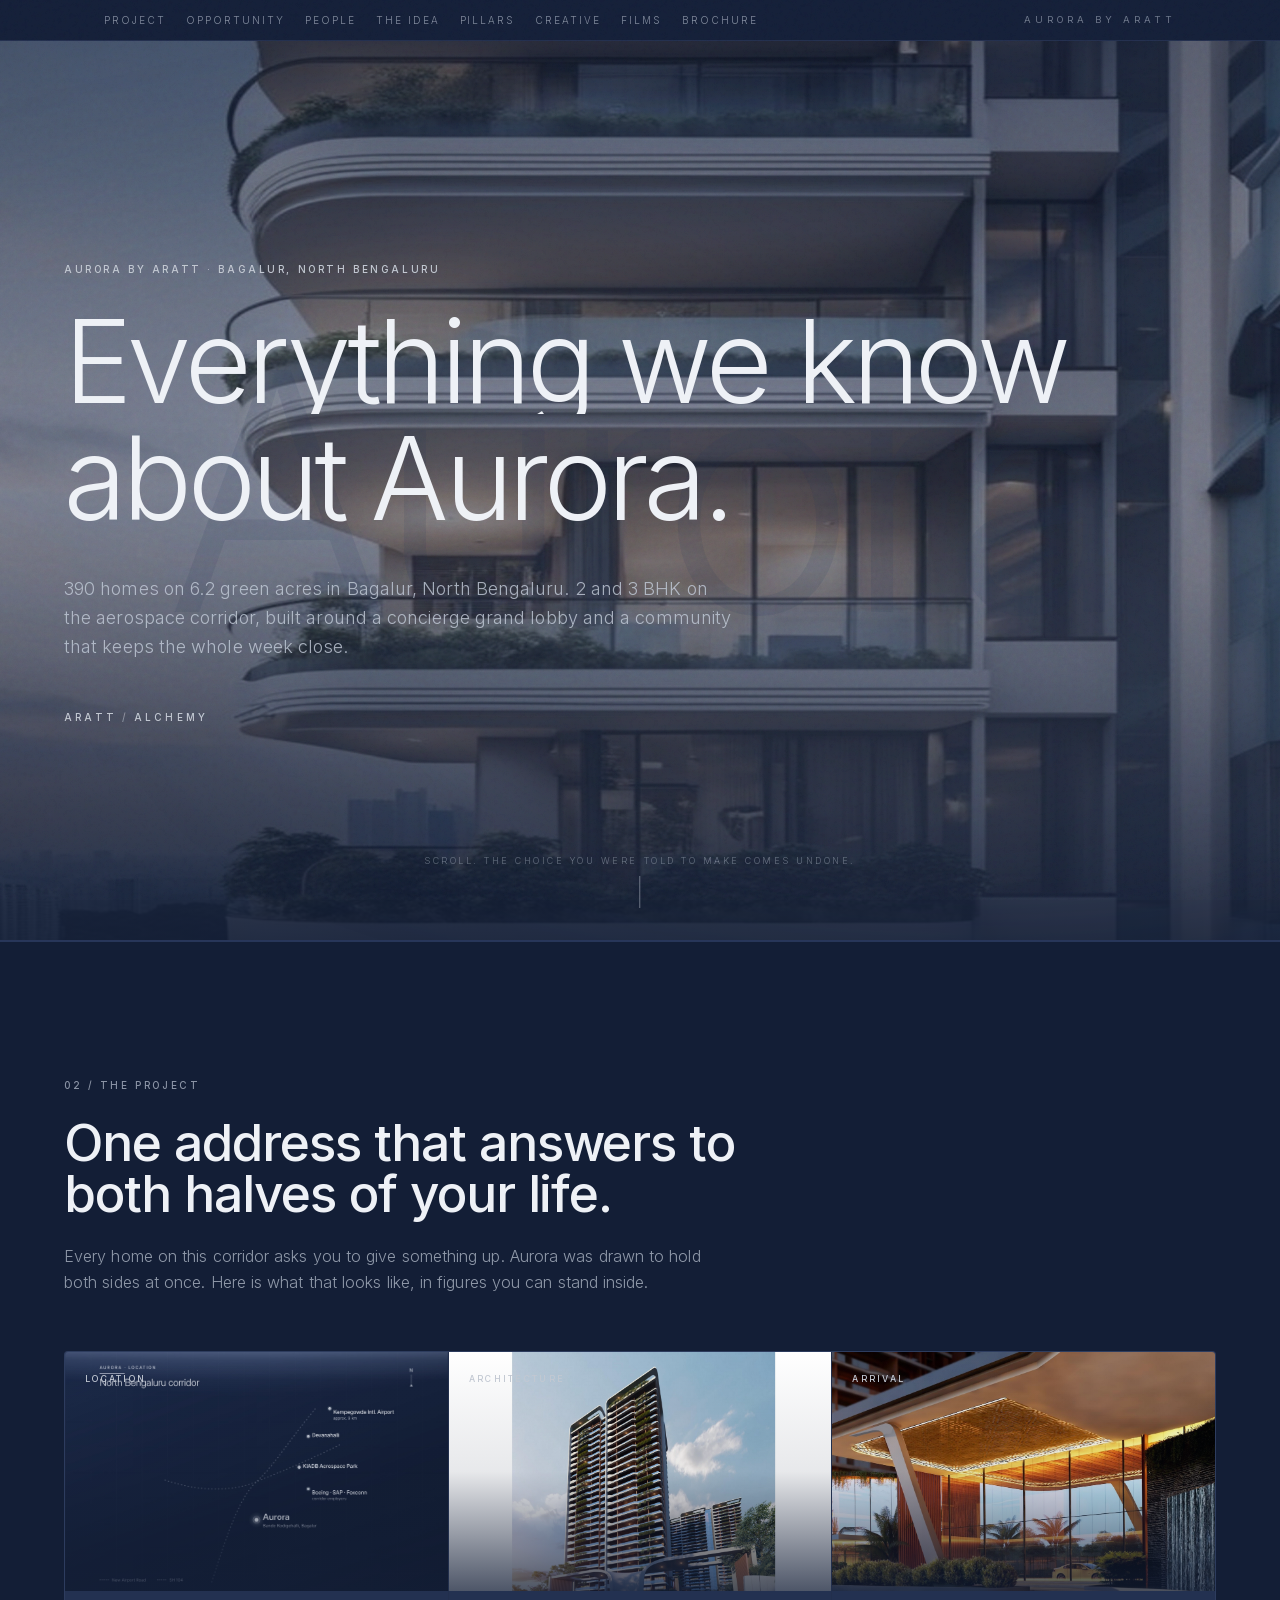
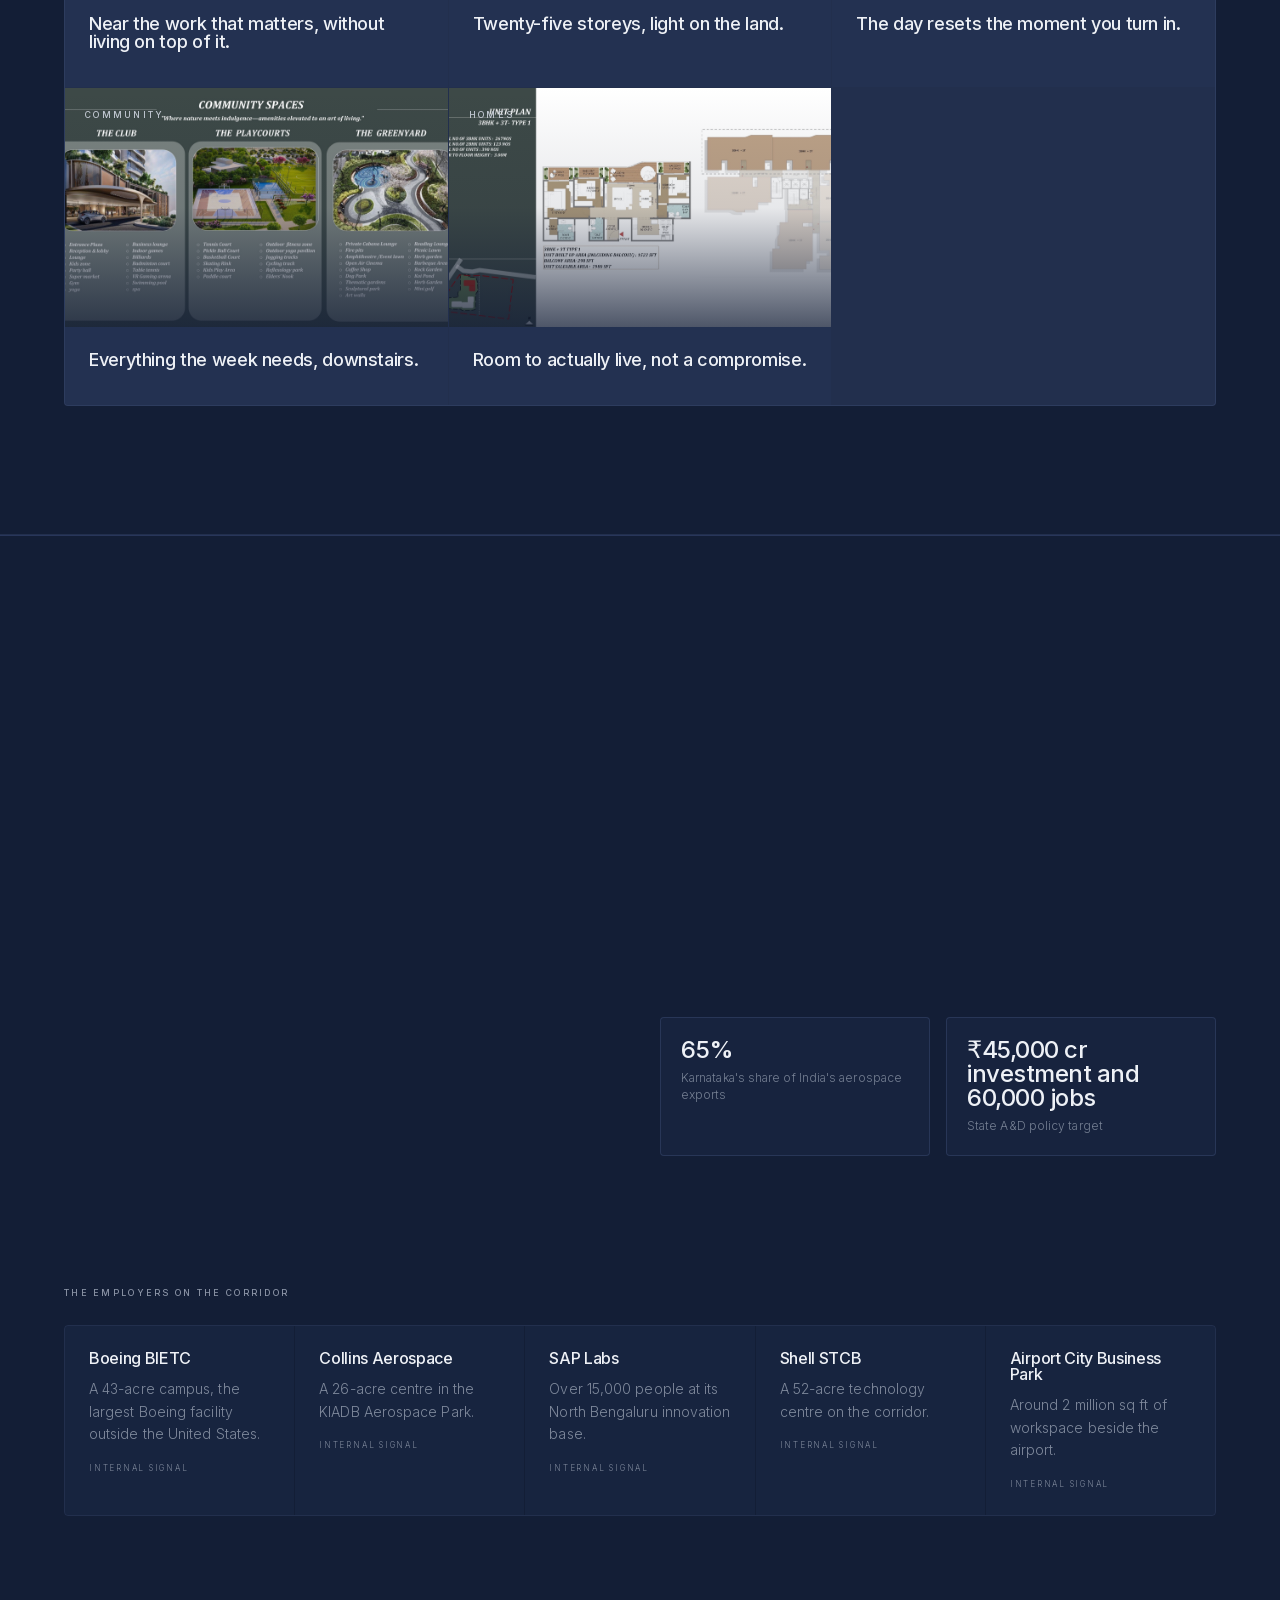
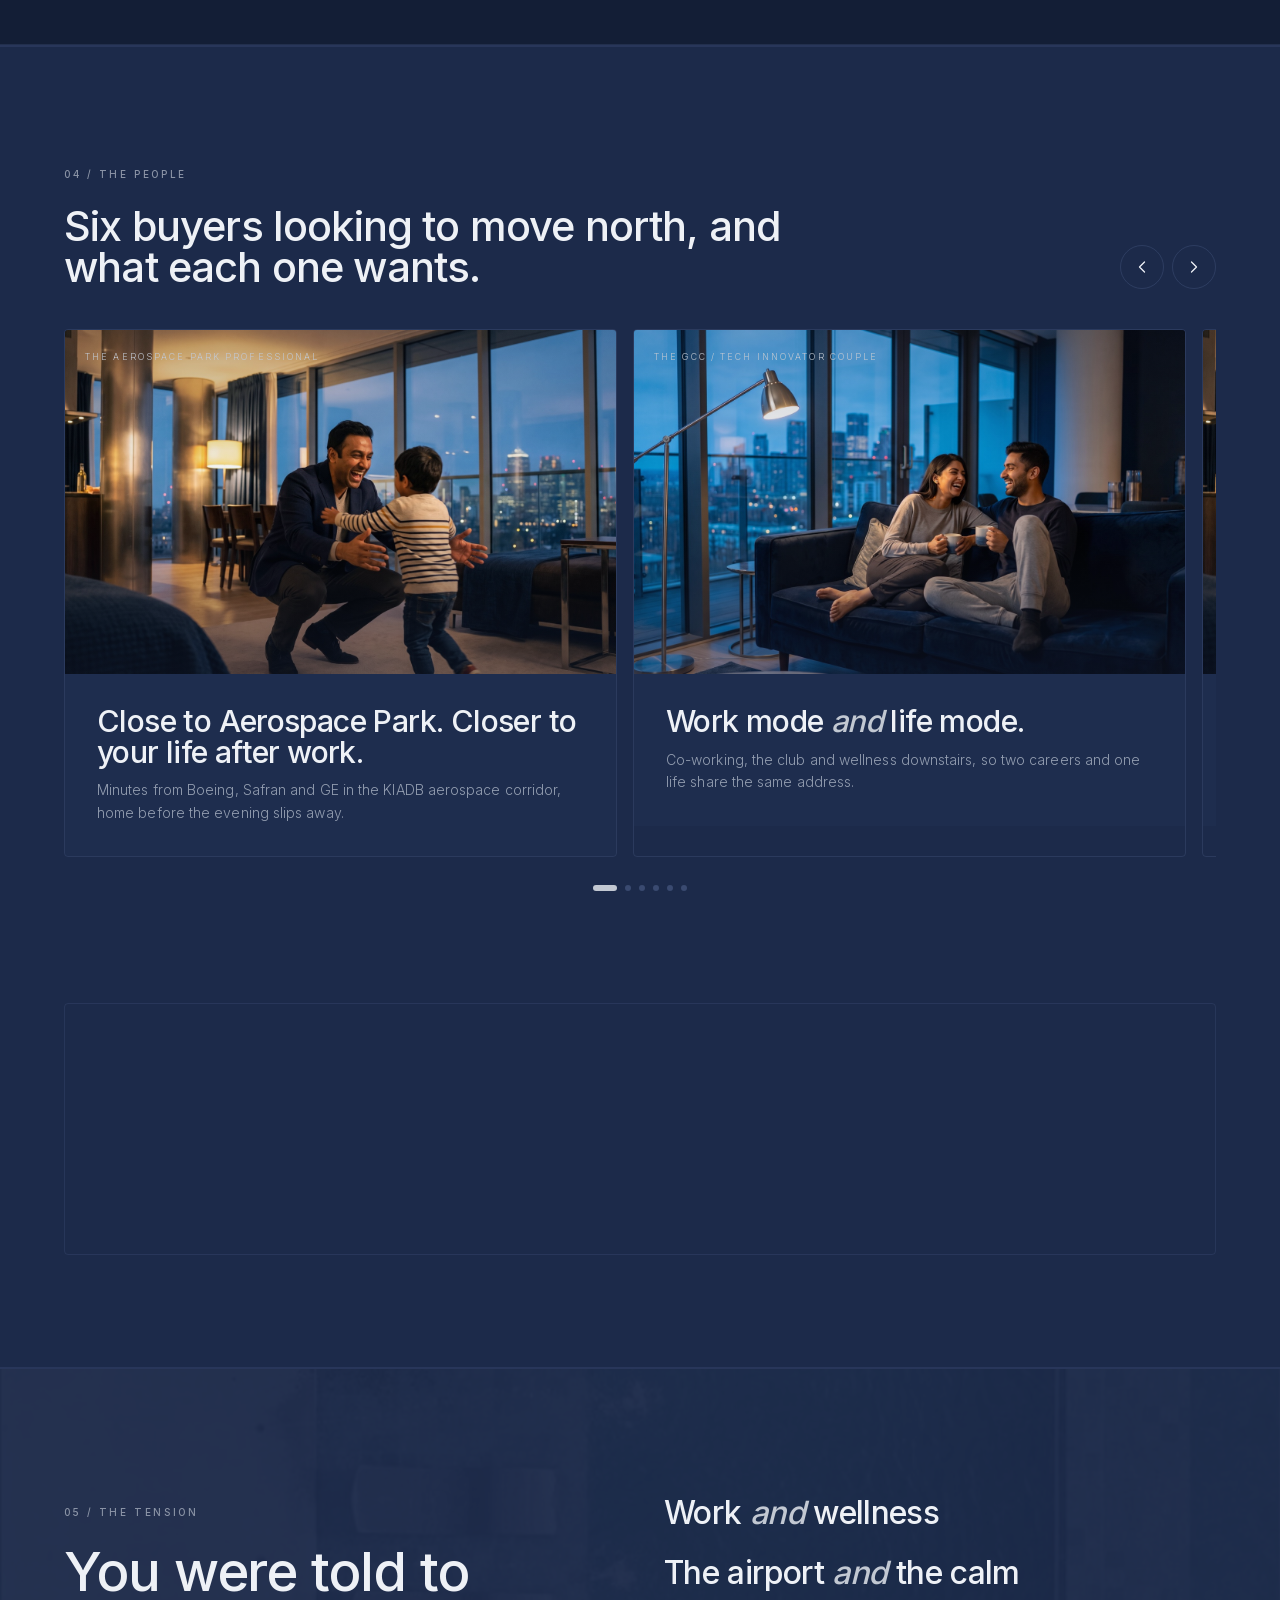
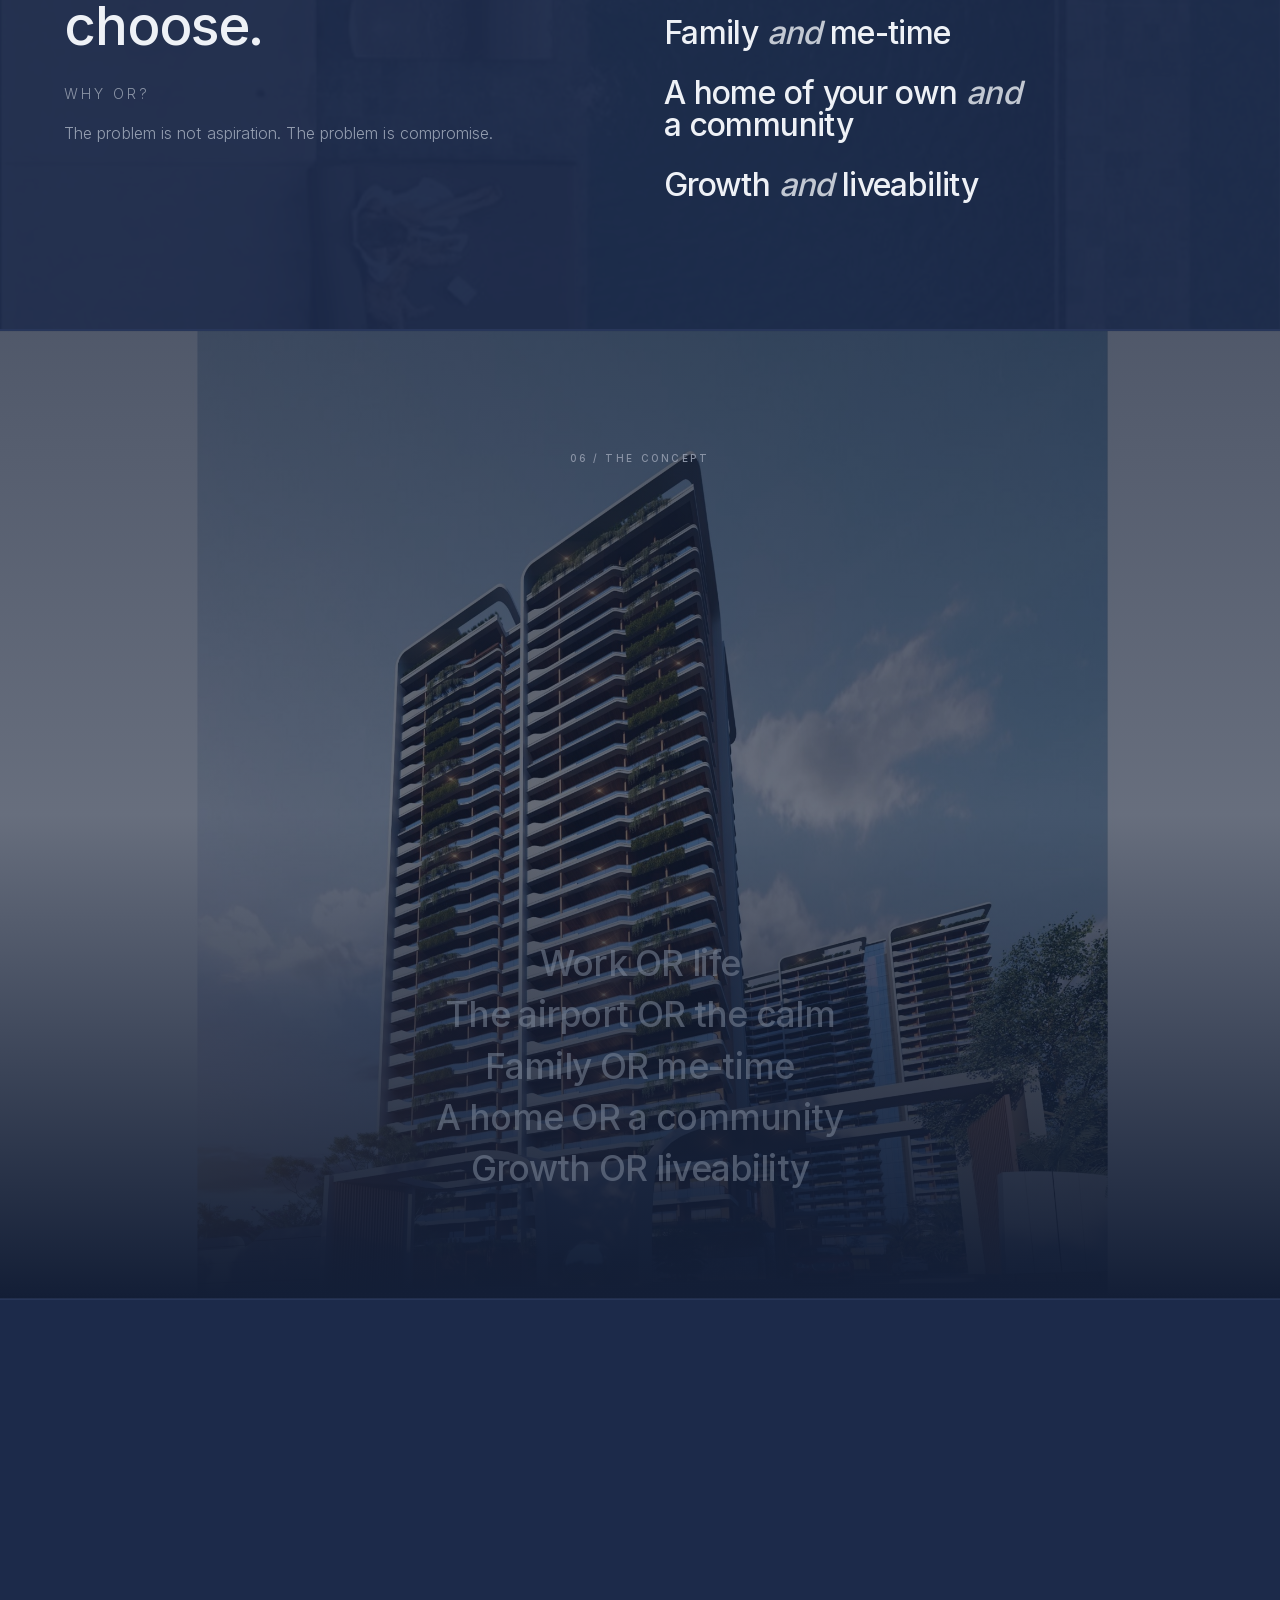
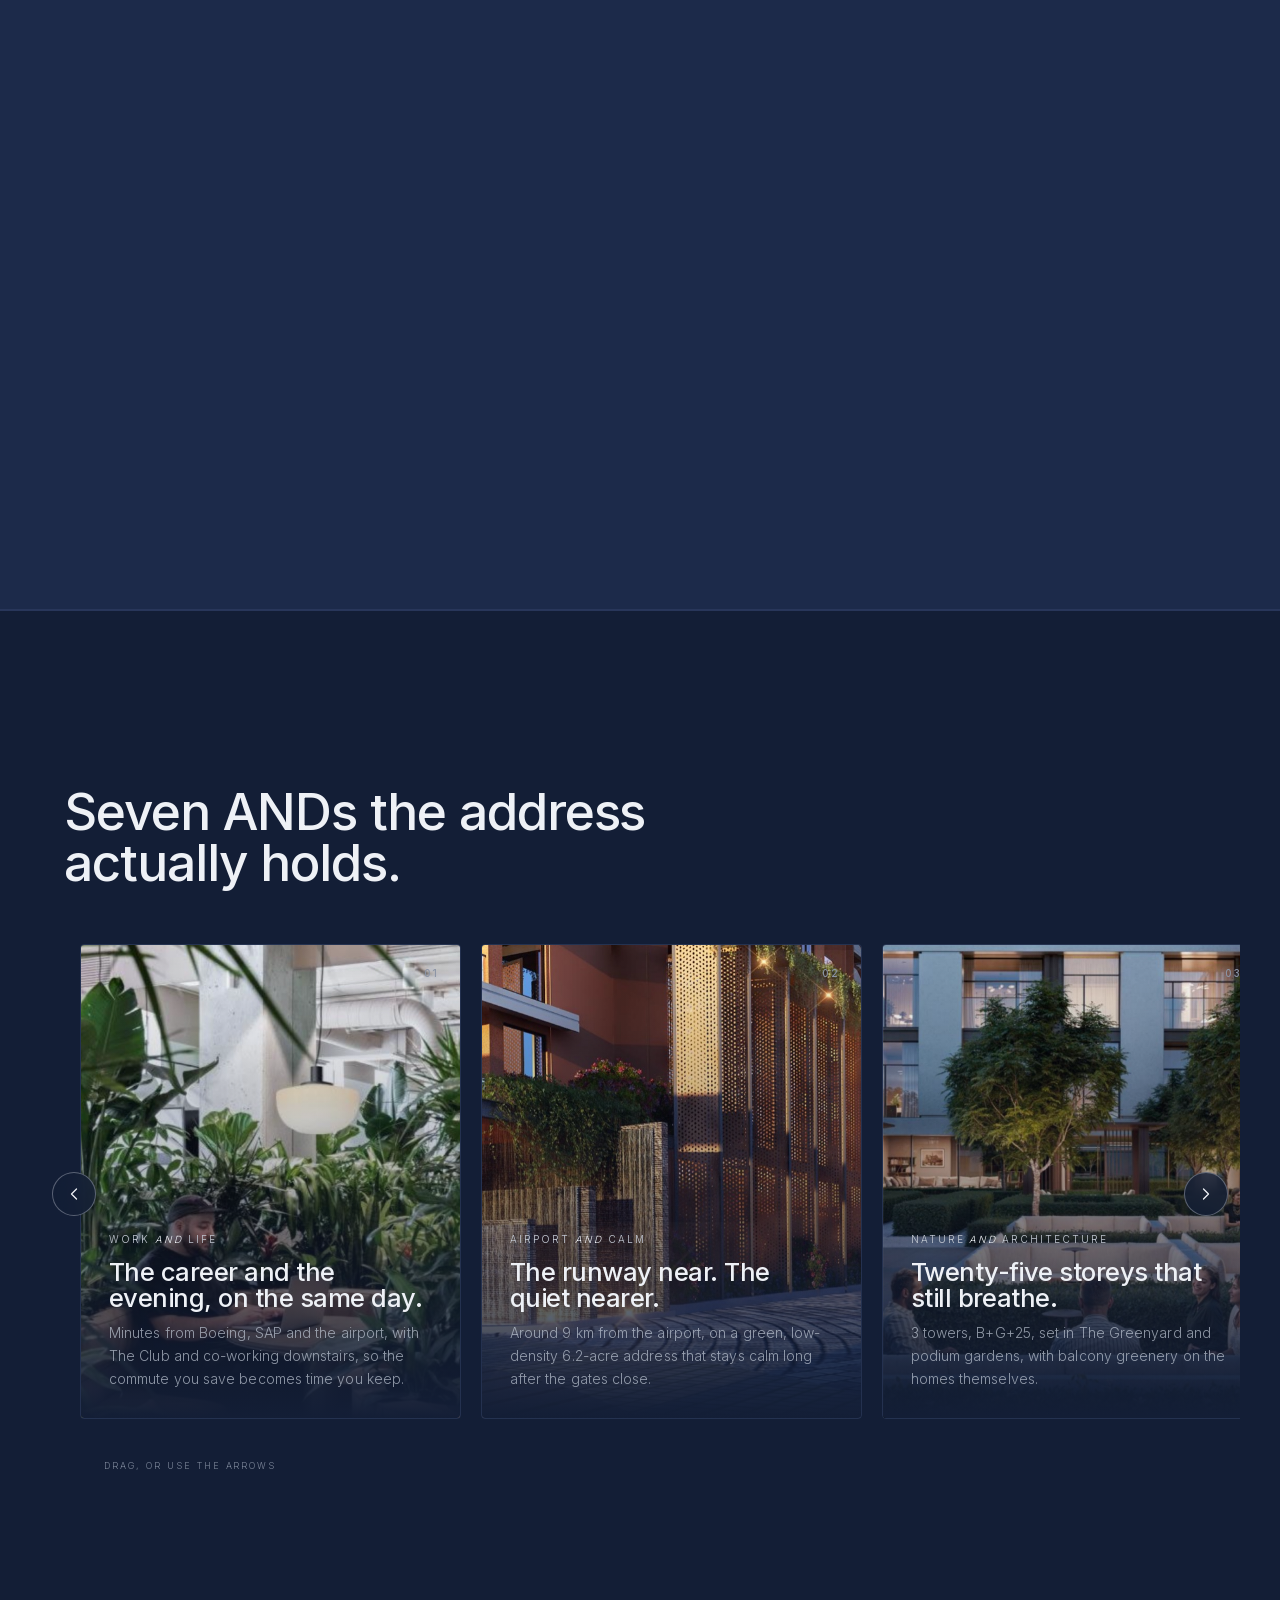
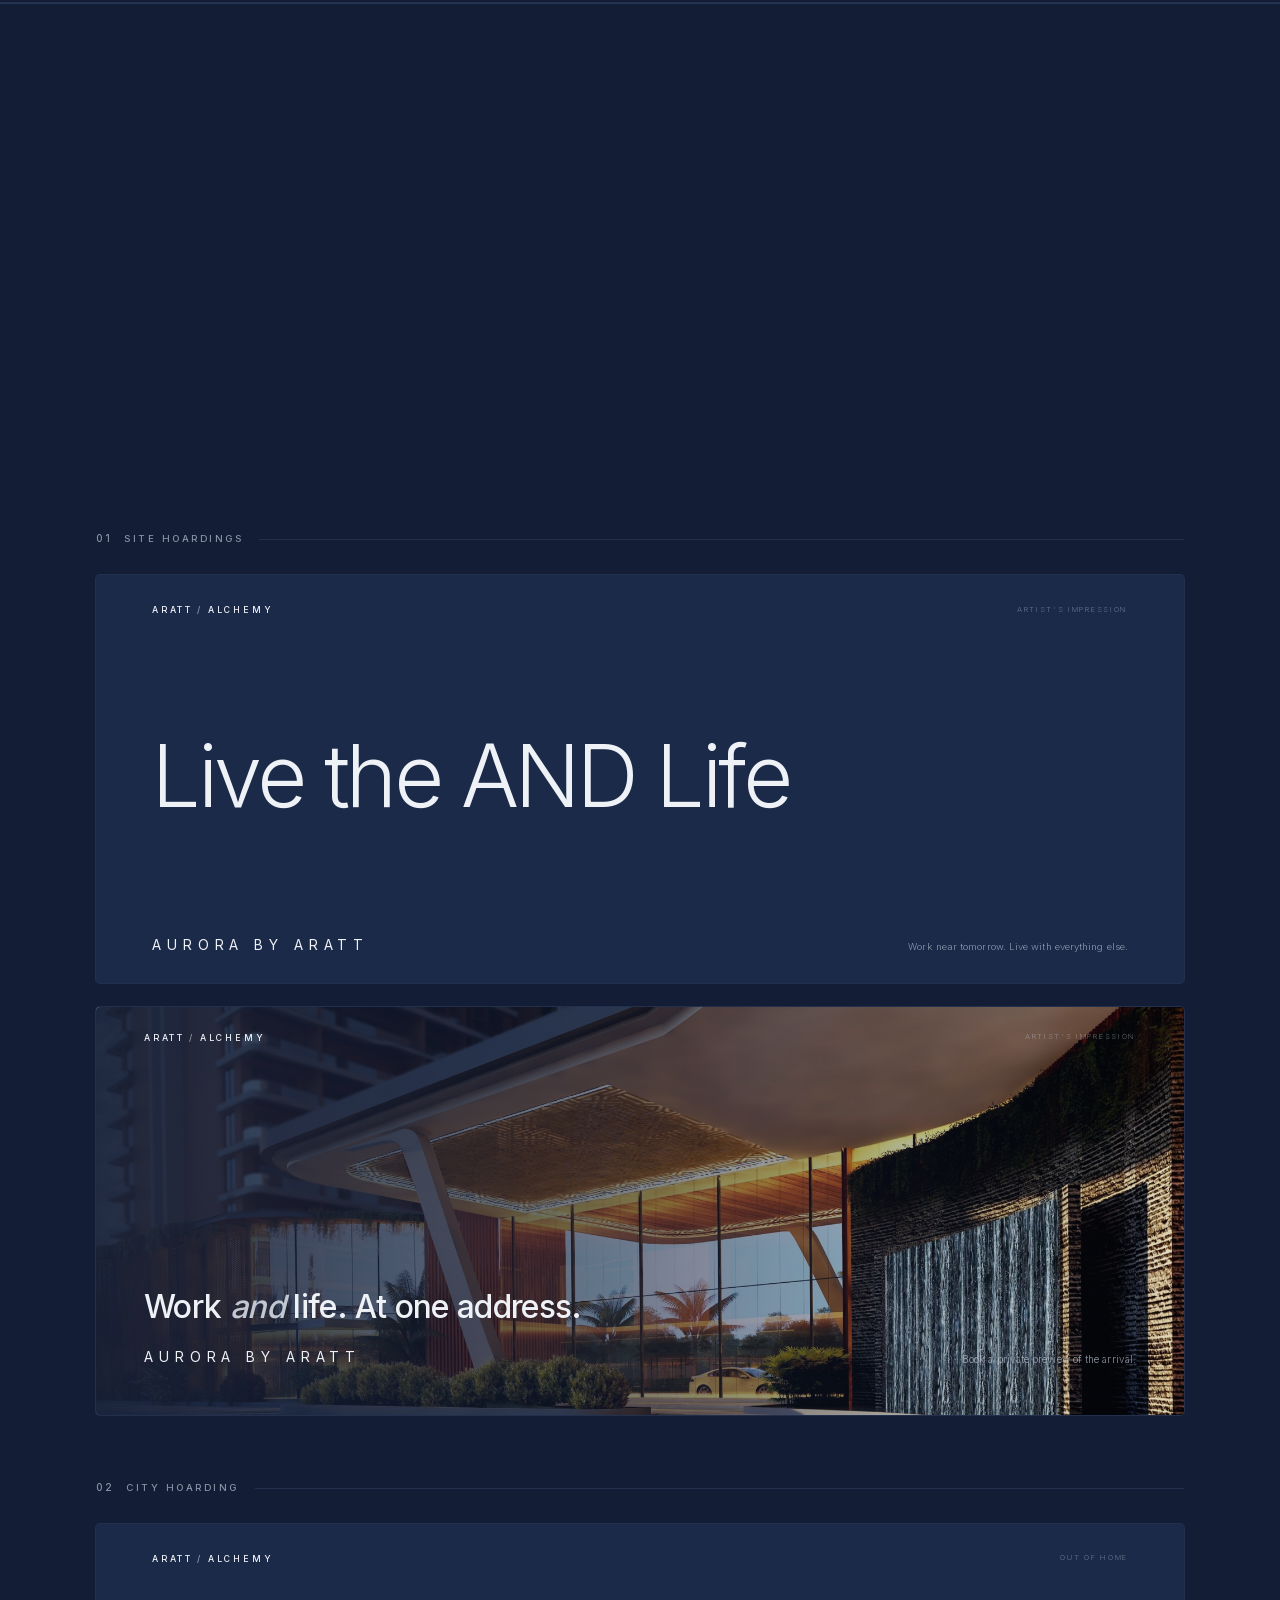
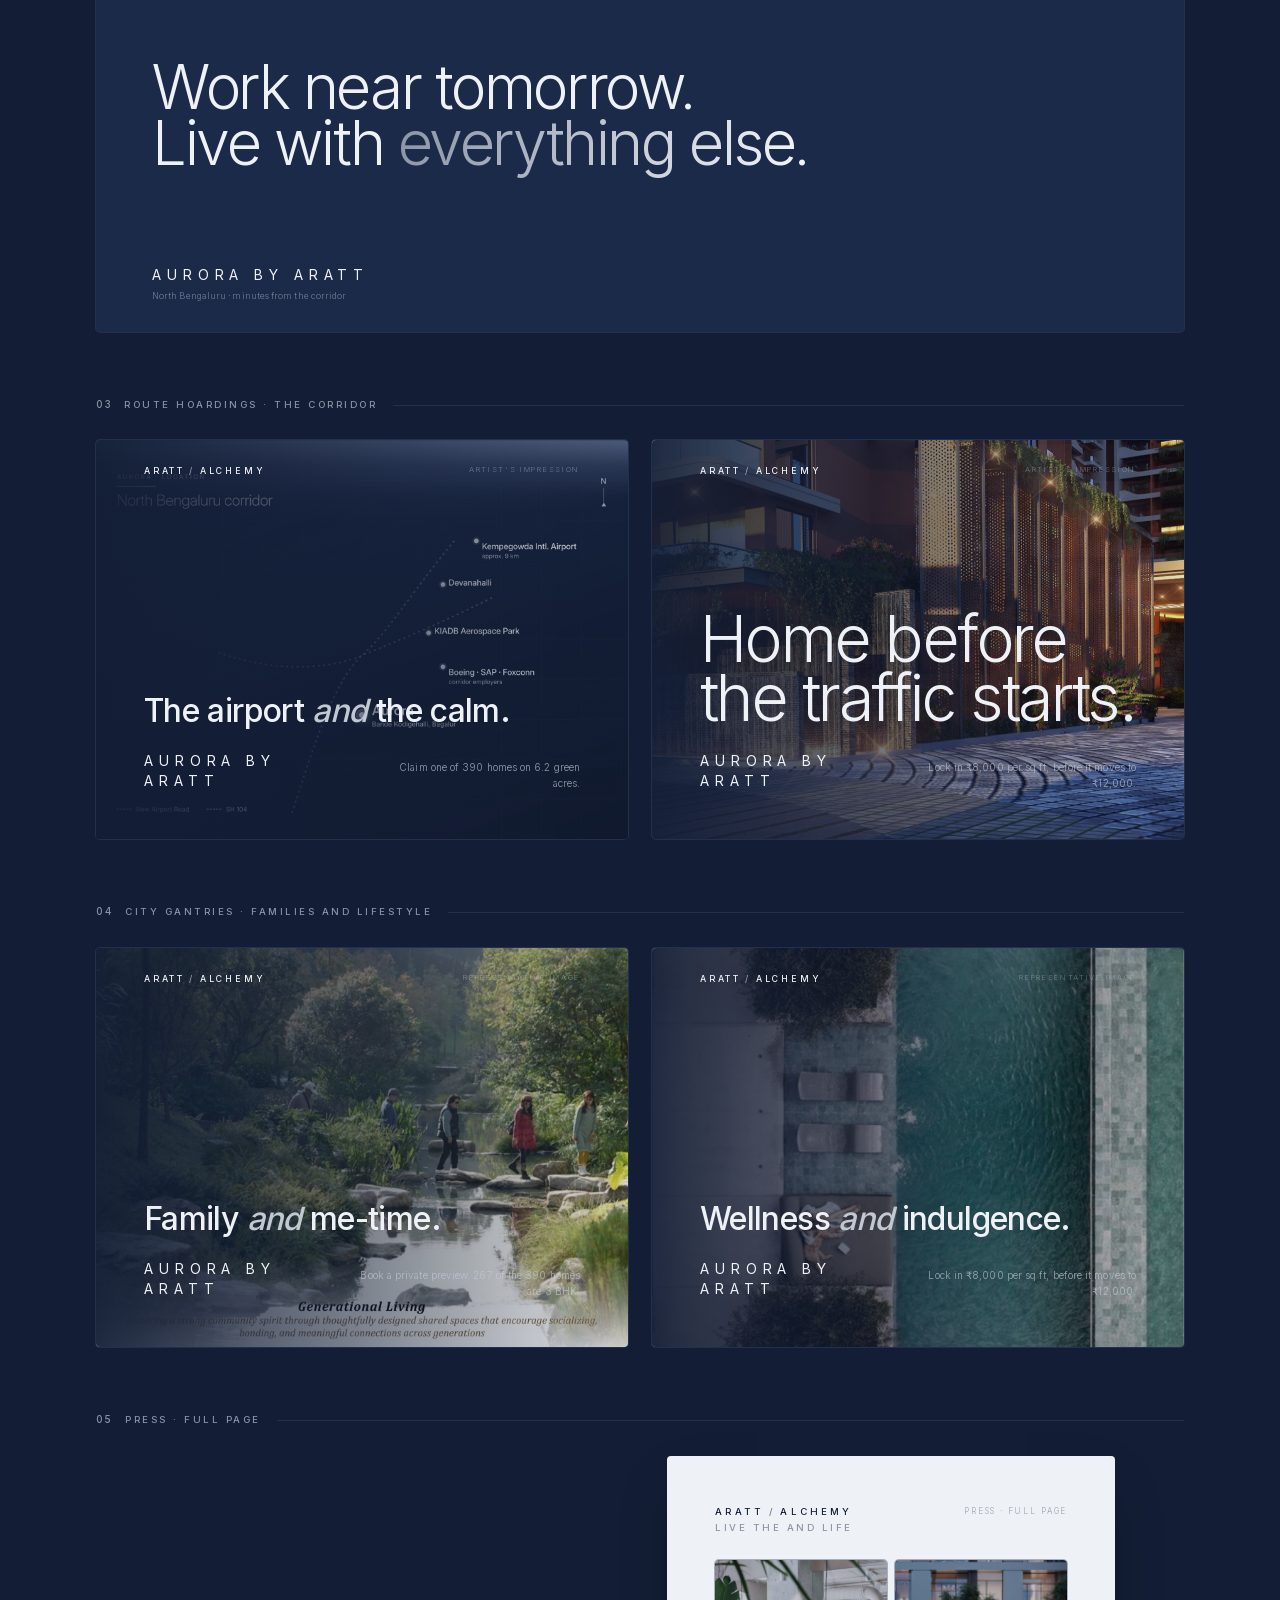
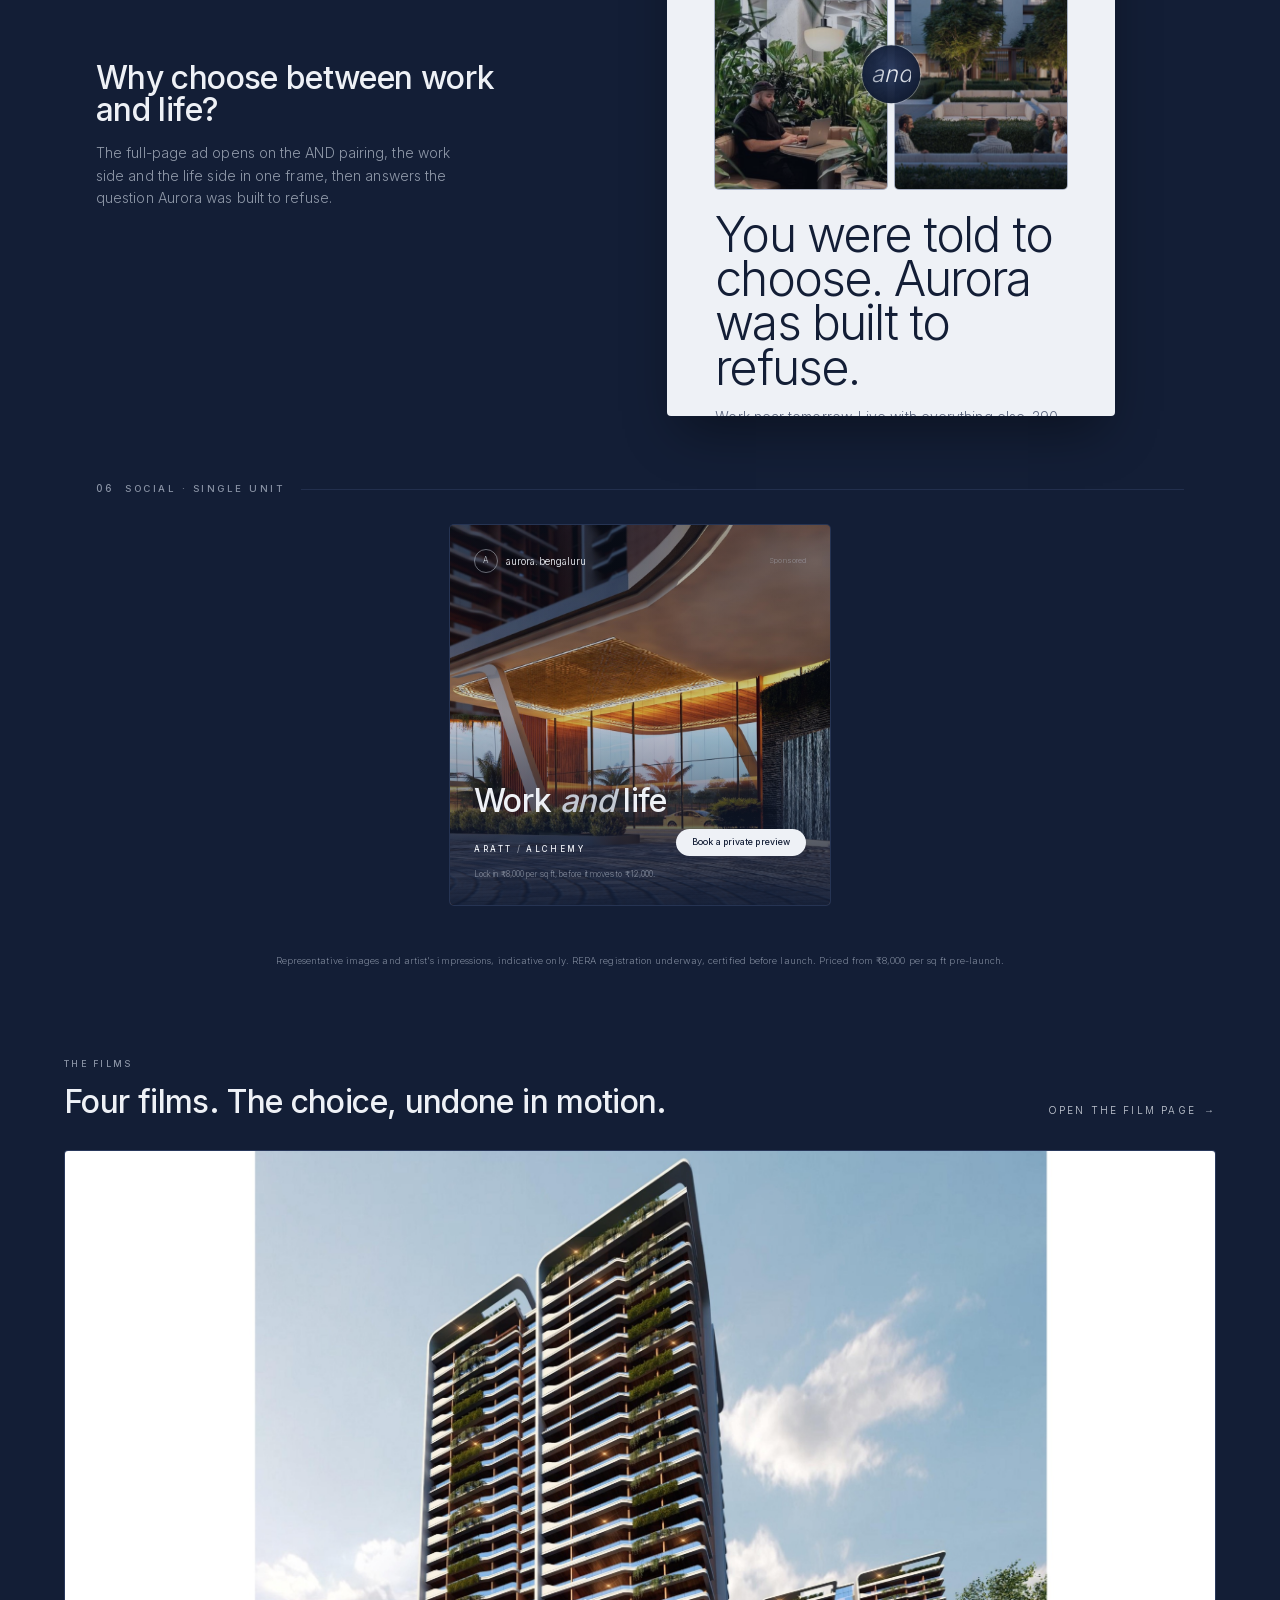
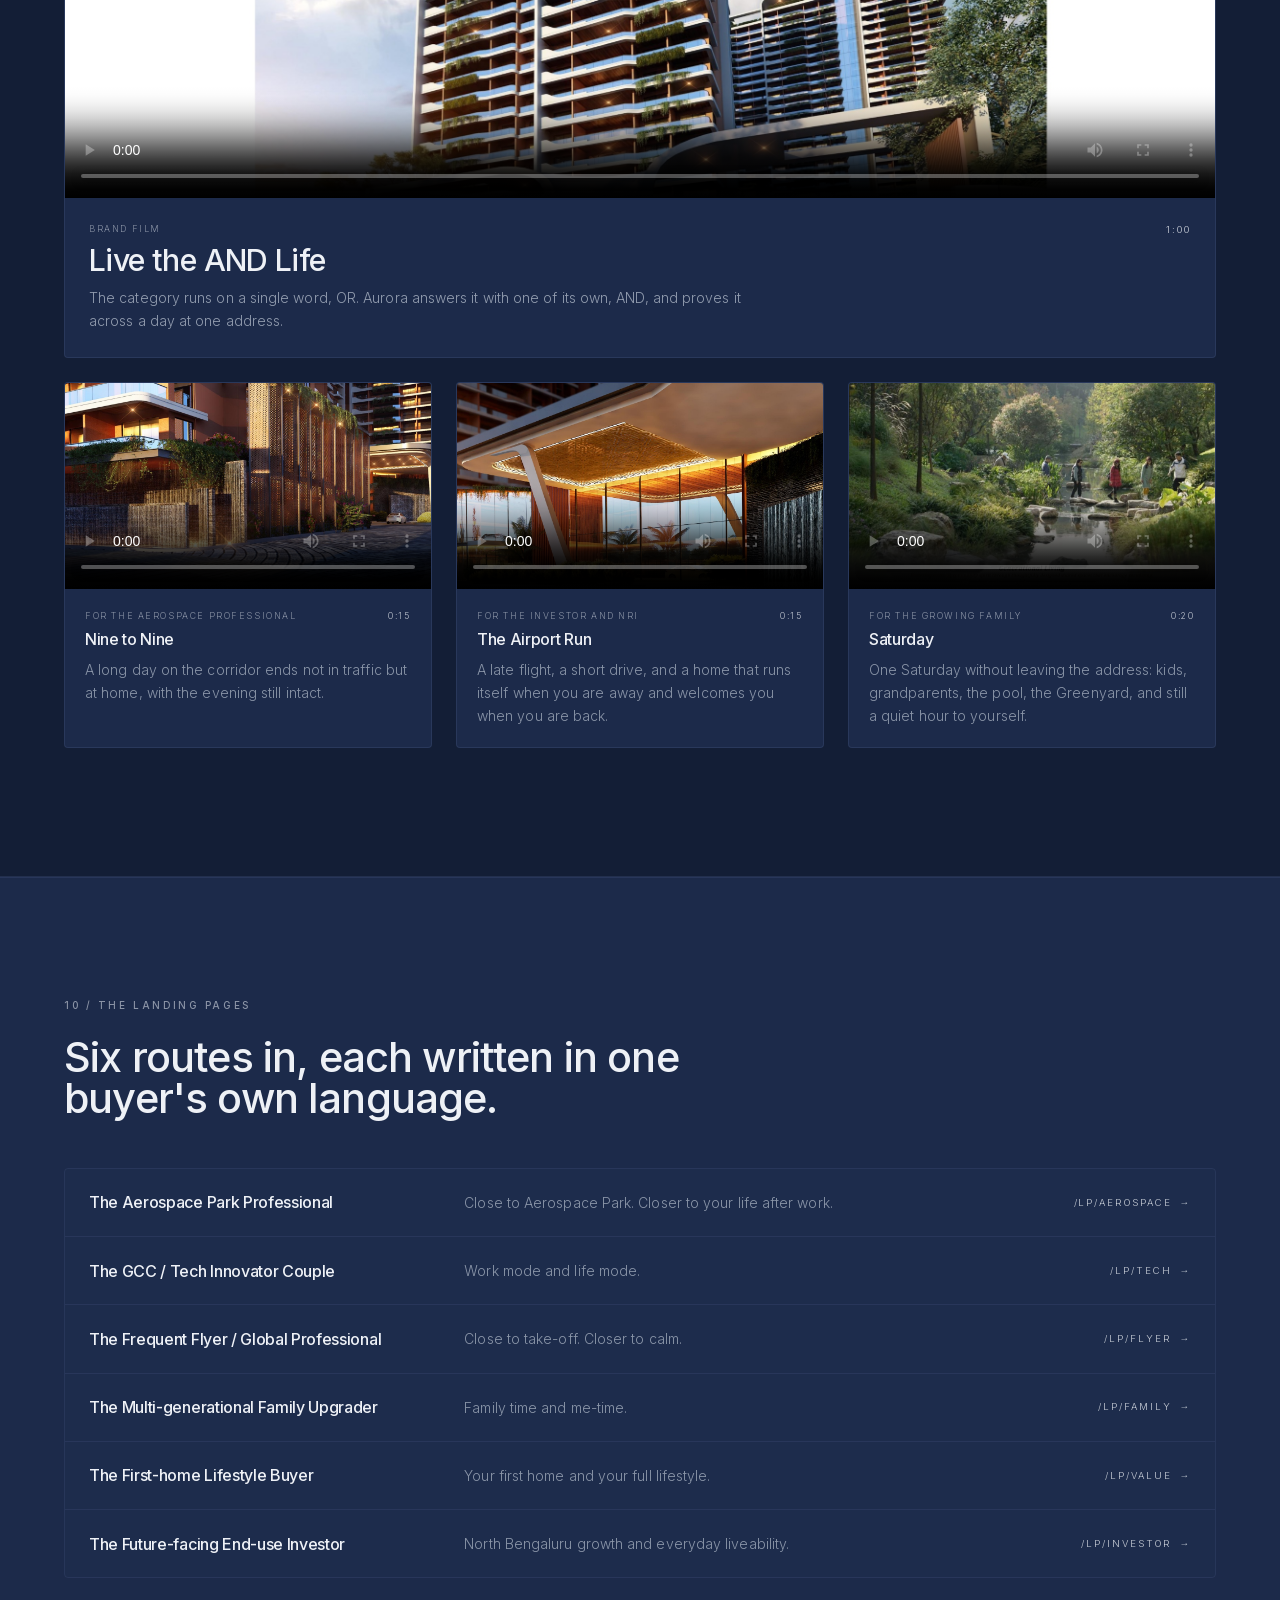
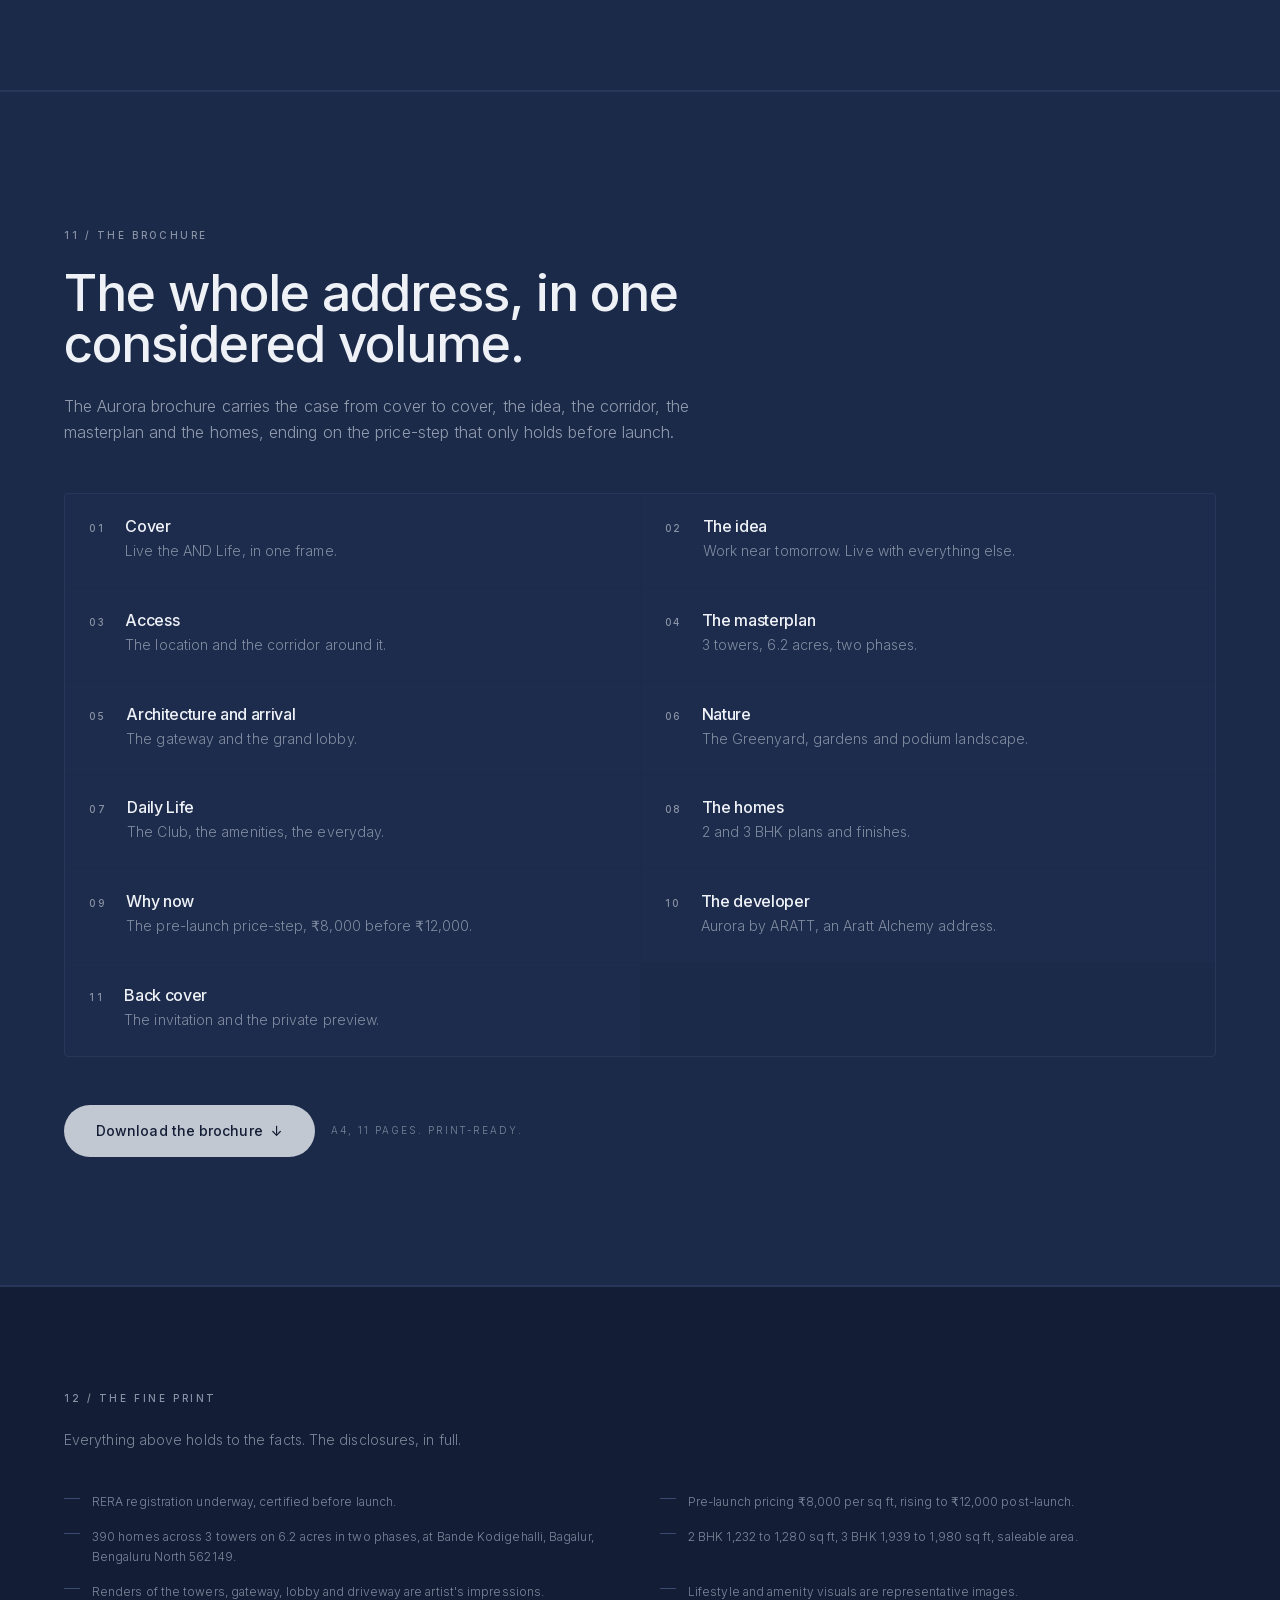
==== commit 0c21c1ab: "Fix images for static deployment" ====
--- a/index.html
+++ b/index.html
@@ -1 +1 @@
-<!DOCTYPE html><html data-dpl-id="dpl_Bg25fUHdhEsCrPR8ZMfVuFQyjgDs" lang="en" class="inter_f4213802-module__MgCSNG__variable"><head><meta charSet="utf-8"/><meta name="viewport" content="width=device-width, initial-scale=1"/><link rel="preload" href="/_next/static/media/83afe278b6a6bb3c-s.p.2bn3s6zvc0dyp.woff2?dpl=dpl_Bg25fUHdhEsCrPR8ZMfVuFQyjgDs" as="font" crossorigin="" type="font/woff2"/><link rel="preload" as="image" imageSrcSet="/_next/image?url=%2Fimg%2Fdeck%2Ffacade.jpg&amp;w=640&amp;q=75&amp;dpl=dpl_Bg25fUHdhEsCrPR8ZMfVuFQyjgDs 640w, /_next/image?url=%2Fimg%2Fdeck%2Ffacade.jpg&amp;w=750&amp;q=75&amp;dpl=dpl_Bg25fUHdhEsCrPR8ZMfVuFQyjgDs 750w, /_next/image?url=%2Fimg%2Fdeck%2Ffacade.jpg&amp;w=828&amp;q=75&amp;dpl=dpl_Bg25fUHdhEsCrPR8ZMfVuFQyjgDs 828w, /_next/image?url=%2Fimg%2Fdeck%2Ffacade.jpg&amp;w=1080&amp;q=75&amp;dpl=dpl_Bg25fUHdhEsCrPR8ZMfVuFQyjgDs 1080w, /_next/image?url=%2Fimg%2Fdeck%2Ffacade.jpg&amp;w=1200&amp;q=75&amp;dpl=dpl_Bg25fUHdhEsCrPR8ZMfVuFQyjgDs 1200w, /_next/image?url=%2Fimg%2Fdeck%2Ffacade.jpg&amp;w=1920&amp;q=75&amp;dpl=dpl_Bg25fUHdhEsCrPR8ZMfVuFQyjgDs 1920w, /_next/image?url=%2Fimg%2Fdeck%2Ffacade.jpg&amp;w=2048&amp;q=75&amp;dpl=dpl_Bg25fUHdhEsCrPR8ZMfVuFQyjgDs 2048w, /_next/image?url=%2Fimg%2Fdeck%2Ffacade.jpg&amp;w=3840&amp;q=75&amp;dpl=dpl_Bg25fUHdhEsCrPR8ZMfVuFQyjgDs 3840w" imageSizes="100vw"/><link rel="stylesheet" href="/_next/static/chunks/2kq37qay9_5m1.css?dpl=dpl_Bg25fUHdhEsCrPR8ZMfVuFQyjgDs" data-precedence="next"/><link rel="preload" as="script" fetchPriority="low" href="/_next/static/chunks/0gore01jw617k.js?dpl=dpl_Bg25fUHdhEsCrPR8ZMfVuFQyjgDs"/><script src="/_next/static/chunks/15orcrkp-_9ct.js?dpl=dpl_Bg25fUHdhEsCrPR8ZMfVuFQyjgDs" async=""></script><script src="/_next/static/chunks/3p9eevrhj-twl.js?dpl=dpl_Bg25fUHdhEsCrPR8ZMfVuFQyjgDs" async=""></script><script src="/_next/static/chunks/1mfjqidm5qp0a.js?dpl=dpl_Bg25fUHdhEsCrPR8ZMfVuFQyjgDs" async=""></script><script src="/_next/static/chunks/turbopack-2avrv18fn4o2w.js?dpl=dpl_Bg25fUHdhEsCrPR8ZMfVuFQyjgDs" async=""></script><script src="/_next/static/chunks/05-c3ty_6dwfk.js?dpl=dpl_Bg25fUHdhEsCrPR8ZMfVuFQyjgDs" async=""></script><script src="/_next/static/chunks/14mrh2-p_w84d.js?dpl=dpl_Bg25fUHdhEsCrPR8ZMfVuFQyjgDs" async=""></script><script src="/_next/static/chunks/0d7z5o1bxadqd.js?dpl=dpl_Bg25fUHdhEsCrPR8ZMfVuFQyjgDs" async=""></script><script src="/_next/static/chunks/2y96obt93bg2v.js?dpl=dpl_Bg25fUHdhEsCrPR8ZMfVuFQyjgDs" async=""></script><script src="/_next/static/chunks/38ey9dg286jt0.js?dpl=dpl_Bg25fUHdhEsCrPR8ZMfVuFQyjgDs" async=""></script><script src="/_next/static/chunks/0danqw8c0l--f.js?dpl=dpl_Bg25fUHdhEsCrPR8ZMfVuFQyjgDs" async=""></script><script src="/_next/static/chunks/3yv6t93pow8eq.js?dpl=dpl_Bg25fUHdhEsCrPR8ZMfVuFQyjgDs" async=""></script><meta name="next-size-adjust" content=""/><title>Aurora · Live the AND Life</title><meta name="description" content="Aurora by Aratt, a landmark residential development at Bagalur, North Bengaluru. Work near tomorrow. Live with everything else."/><meta name="author" content="Aratt Builders"/><meta name="keywords" content="Aurora,Aratt,Bagalur,North Bengaluru,luxury apartments,2 &amp; 3 BHK"/><meta property="og:title" content="Aurora · Live the AND Life"/><meta property="og:description" content="A landmark residential development at Bagalur, North Bengaluru. Work near tomorrow. Live with everything else."/><meta property="og:type" content="website"/><meta name="twitter:card" content="summary"/><meta name="twitter:title" content="Aurora · Live the AND Life"/><meta name="twitter:description" content="A landmark residential development at Bagalur, North Bengaluru. Work near tomorrow. Live with everything else."/><link rel="icon" href="/favicon.ico?favicon.2vob68tjqpejf.ico?dpl=dpl_Bg25fUHdhEsCrPR8ZMfVuFQyjgDs" sizes="256x256" type="image/x-icon"/><script src="/_next/static/chunks/0cz1d0mv5g_q7.js?dpl=dpl_Bg25fUHdhEsCrPR8ZMfVuFQyjgDs" noModule=""></script></head><body><div hidden=""><!--$--><!--/$--></div><div class="grain-overlay" aria-hidden="true"></div><main class="relative"><div aria-hidden="true" class="fixed inset-x-0 top-0 z-50 h-px origin-left bg-gradient-to-r from-transparent via-gold to-gold-bright" style="transform:scaleX(0)"></div><div class="grain-overlay" aria-hidden="true"></div><nav class="sticky top-0 z-40 border-b border-navy-line/40 bg-navy-deep/85 backdrop-blur-md"><div class="mx-auto flex max-w-6xl items-center gap-6 px-6 sm:px-10"><ul class="flex flex-1 items-center gap-5 overflow-x-auto py-3 text-[0.62rem] uppercase tracking-[0.2em] text-mist/60 [scrollbar-width:none] [&amp;::-webkit-scrollbar]:hidden"><li class="shrink-0"><a href="#project" class="whitespace-nowrap transition-colors hover:text-gold">Project</a></li><li class="shrink-0"><a href="#opportunity" class="whitespace-nowrap transition-colors hover:text-gold">Opportunity</a></li><li class="shrink-0"><a href="#people" class="whitespace-nowrap transition-colors hover:text-gold">People</a></li><li class="shrink-0"><a href="#the-idea" class="whitespace-nowrap transition-colors hover:text-gold">The idea</a></li><li class="shrink-0"><a href="#pillars" class="whitespace-nowrap transition-colors hover:text-gold">Pillars</a></li><li class="shrink-0"><a href="#creative" class="whitespace-nowrap transition-colors hover:text-gold">Creative</a></li><li class="shrink-0"><a href="#films" class="whitespace-nowrap transition-colors hover:text-gold">Films</a></li><li class="shrink-0"><a href="#brochure" class="whitespace-nowrap transition-colors hover:text-gold">Brochure</a></li></ul><span class="hidden shrink-0 wordmark text-[0.6rem] text-mist/50 sm:inline">Aurora by ARATT</span></div></nav><section class="relative flex min-h-screen items-center overflow-hidden border-b border-navy-line/40 bg-navy px-6 sm:px-10"><div class="absolute inset-0"><img alt="The Aurora facade" decoding="async" data-nimg="fill" class="object-cover opacity-75" style="position:absolute;height:100%;width:100%;left:0;top:0;right:0;bottom:0;color:transparent" sizes="100vw" srcSet="/_next/image?url=%2Fimg%2Fdeck%2Ffacade.jpg&amp;w=640&amp;q=75&amp;dpl=dpl_Bg25fUHdhEsCrPR8ZMfVuFQyjgDs 640w, /_next/image?url=%2Fimg%2Fdeck%2Ffacade.jpg&amp;w=750&amp;q=75&amp;dpl=dpl_Bg25fUHdhEsCrPR8ZMfVuFQyjgDs 750w, /_next/image?url=%2Fimg%2Fdeck%2Ffacade.jpg&amp;w=828&amp;q=75&amp;dpl=dpl_Bg25fUHdhEsCrPR8ZMfVuFQyjgDs 828w, /_next/image?url=%2Fimg%2Fdeck%2Ffacade.jpg&amp;w=1080&amp;q=75&amp;dpl=dpl_Bg25fUHdhEsCrPR8ZMfVuFQyjgDs 1080w, /_next/image?url=%2Fimg%2Fdeck%2Ffacade.jpg&amp;w=1200&amp;q=75&amp;dpl=dpl_Bg25fUHdhEsCrPR8ZMfVuFQyjgDs 1200w, /_next/image?url=%2Fimg%2Fdeck%2Ffacade.jpg&amp;w=1920&amp;q=75&amp;dpl=dpl_Bg25fUHdhEsCrPR8ZMfVuFQyjgDs 1920w, /_next/image?url=%2Fimg%2Fdeck%2Ffacade.jpg&amp;w=2048&amp;q=75&amp;dpl=dpl_Bg25fUHdhEsCrPR8ZMfVuFQyjgDs 2048w, /_next/image?url=%2Fimg%2Fdeck%2Ffacade.jpg&amp;w=3840&amp;q=75&amp;dpl=dpl_Bg25fUHdhEsCrPR8ZMfVuFQyjgDs 3840w" src="/_next/image?url=%2Fimg%2Fdeck%2Ffacade.jpg&amp;w=3840&amp;q=75&amp;dpl=dpl_Bg25fUHdhEsCrPR8ZMfVuFQyjgDs"/><div class="absolute inset-0 bg-gradient-to-t from-navy-deep/90 via-navy-deep/35 to-navy-deep/55"></div></div><div aria-hidden="true" style="--aurora-op:0.35;--aurora-dur:22s" class="jsx-335b17ffafa406c8 aurora-ribbon"><span class="jsx-335b17ffafa406c8 aurora-ribbon__band aurora-ribbon__band--a"></span><span class="jsx-335b17ffafa406c8 aurora-ribbon__band aurora-ribbon__band--b"></span></div><div aria-hidden="true" class="pointer-events-none absolute inset-0 flex items-center justify-center opacity-40"><div class="display-hero select-none whitespace-nowrap text-[26vw] leading-none text-navy-surface/30" style="transform:translateX(6%)">Aurora</div></div><div class="relative z-10 mx-auto w-full max-w-6xl py-32"><div style="opacity:0;transform:translateY(28px)"><span class="eyebrow text-[0.62rem] text-gold">Aurora by ARATT · Bagalur, North Bengaluru</span></div><div style="opacity:0;transform:translateY(28px)"><h1 class="mt-7 display-hero text-[clamp(3rem,9vw,7.5rem)] text-cream"><span><span class="inline-block overflow-hidden align-baseline"><span class="inline-block" style="opacity:0;transform:translateY(110%)">Everything<!-- --> </span></span><span class="inline-block overflow-hidden align-baseline"><span class="inline-block" style="opacity:0;transform:translateY(110%)">we<!-- --> </span></span><span class="inline-block overflow-hidden align-baseline"><span class="inline-block" style="opacity:0;transform:translateY(110%)">know<!-- --> </span></span><span class="inline-block overflow-hidden align-baseline"><span class="inline-block" style="opacity:0;transform:translateY(110%)">about<!-- --> </span></span><span class="inline-block overflow-hidden align-baseline"><span class="inline-block" style="opacity:0;transform:translateY(110%)">Aurora.</span></span></span></h1></div><div style="opacity:0;transform:translateY(28px)"><p class="mt-8 max-w-2xl text-lg leading-relaxed text-mist/80">390 homes on 6.2 green acres in Bagalur, North Bengaluru. 2 and 3 BHK on the aerospace corridor, built around a concierge grand lobby and a community that keeps the whole week close.</p></div><div style="opacity:0;transform:translateY(28px)"><div class="mt-10"><span aria-label="Aratt Alchemy" class="inline-flex items-baseline whitespace-nowrap font-sans font-medium uppercase text-gold text-[0.62rem]" style="letter-spacing:0.32em">ARATT<span aria-hidden="true" class="px-[0.5em] opacity-55">/</span>ALCHEMY</span></div></div></div><span class="absolute bottom-8 left-1/2 z-10 flex -translate-x-1/2 flex-col items-center gap-2 text-[0.56rem] uppercase tracking-[0.28em] text-mist/45">Scroll. The choice you were told to make comes undone.<span aria-hidden="true" class="h-8 w-px animate-pulse bg-gold/50"></span></span></section><div aria-hidden="true" style="--aurora-dur:8s" class="jsx-e48e6b84104c7c11 aurora-divider"><span class="jsx-e48e6b84104c7c11 aurora-divider__glow"></span></div><section id="project" class="scroll-mt-16 border-b border-navy-line/40 bg-navy-deep px-6 py-24 sm:px-10 sm:py-32"><div class="mx-auto max-w-6xl"><div style="opacity:0;transform:translateY(28px)"><span class="section-num">02 / The project</span></div><div style="opacity:0;transform:translateY(28px)"><h2 class="mt-5 max-w-3xl display-tight text-[clamp(1.9rem,4.4vw,3.2rem)] font-light text-cream">One address that answers to both halves of your life.</h2></div><div style="opacity:0;transform:translateY(28px)"><p class="mt-6 max-w-2xl text-base leading-relaxed text-mist/70">Every home on this corridor asks you to give something up. Aurora was drawn to hold both sides at once. Here is what that looks like, in figures you can stand inside.</p></div><div class="mt-14 grid gap-px overflow-hidden rounded-sm border border-navy-line/50 bg-navy-line/40 sm:grid-cols-2 lg:grid-cols-3"><div class="group" style="opacity:0;transform:translateY(24px)"><div class="relative flex h-full flex-col overflow-hidden bg-navy-surface/30"><div class="relative aspect-[16/10] overflow-hidden"><img alt="" loading="lazy" decoding="async" data-nimg="fill" class="object-cover opacity-100 transition-transform duration-700 ease-out group-hover:scale-105" style="position:absolute;height:100%;width:100%;left:0;top:0;right:0;bottom:0;color:transparent" sizes="(min-width:1024px) 33vw, (min-width:640px) 50vw, 100vw" srcSet="/_next/image?url=%2Fimg%2Fdeck%2Fmap-corridor.jpg&amp;w=256&amp;q=75&amp;dpl=dpl_Bg25fUHdhEsCrPR8ZMfVuFQyjgDs 256w, /_next/image?url=%2Fimg%2Fdeck%2Fmap-corridor.jpg&amp;w=384&amp;q=75&amp;dpl=dpl_Bg25fUHdhEsCrPR8ZMfVuFQyjgDs 384w, /_next/image?url=%2Fimg%2Fdeck%2Fmap-corridor.jpg&amp;w=640&amp;q=75&amp;dpl=dpl_Bg25fUHdhEsCrPR8ZMfVuFQyjgDs 640w, /_next/image?url=%2Fimg%2Fdeck%2Fmap-corridor.jpg&amp;w=750&amp;q=75&amp;dpl=dpl_Bg25fUHdhEsCrPR8ZMfVuFQyjgDs 750w, /_next/image?url=%2Fimg%2Fdeck%2Fmap-corridor.jpg&amp;w=828&amp;q=75&amp;dpl=dpl_Bg25fUHdhEsCrPR8ZMfVuFQyjgDs 828w, /_next/image?url=%2Fimg%2Fdeck%2Fmap-corridor.jpg&amp;w=1080&amp;q=75&amp;dpl=dpl_Bg25fUHdhEsCrPR8ZMfVuFQyjgDs 1080w, /_next/image?url=%2Fimg%2Fdeck%2Fmap-corridor.jpg&amp;w=1200&amp;q=75&amp;dpl=dpl_Bg25fUHdhEsCrPR8ZMfVuFQyjgDs 1200w, /_next/image?url=%2Fimg%2Fdeck%2Fmap-corridor.jpg&amp;w=1920&amp;q=75&amp;dpl=dpl_Bg25fUHdhEsCrPR8ZMfVuFQyjgDs 1920w, /_next/image?url=%2Fimg%2Fdeck%2Fmap-corridor.jpg&amp;w=2048&amp;q=75&amp;dpl=dpl_Bg25fUHdhEsCrPR8ZMfVuFQyjgDs 2048w, /_next/image?url=%2Fimg%2Fdeck%2Fmap-corridor.jpg&amp;w=3840&amp;q=75&amp;dpl=dpl_Bg25fUHdhEsCrPR8ZMfVuFQyjgDs 3840w" src="/_next/image?url=%2Fimg%2Fdeck%2Fmap-corridor.jpg&amp;w=3840&amp;q=75&amp;dpl=dpl_Bg25fUHdhEsCrPR8ZMfVuFQyjgDs"/><div class="absolute inset-0 bg-gradient-to-t from-navy-deep/75 via-navy-deep/10 to-transparent"></div><span class="absolute left-5 top-5 eyebrow text-[0.55rem] text-gold">Location</span></div><div class="flex flex-1 flex-col p-6"><p class="display-tight text-lg font-light leading-snug text-cream">Near the work that matters, without living on top of it.</p><p class="mt-4 max-h-0 overflow-hidden text-sm leading-relaxed text-mist/65 opacity-0 transition-all duration-500 ease-out group-hover:max-h-40 group-hover:opacity-100 sm:mt-3">Around 9 km from Kempegowda International Airport, in the KIADB aerospace corridor, minutes from Boeing, SAP and Foxconn.</p><p class="mt-4 text-sm leading-relaxed text-mist/60 sm:hidden">Around 9 km from Kempegowda International Airport, in the KIADB aerospace corridor, minutes from Boeing, SAP and Foxconn.</p></div></div></div><div class="group" style="opacity:0;transform:translateY(24px)"><div class="relative flex h-full flex-col overflow-hidden bg-navy-surface/30"><div class="relative aspect-[16/10] overflow-hidden"><img alt="" loading="lazy" decoding="async" data-nimg="fill" class="object-cover opacity-100 transition-transform duration-700 ease-out group-hover:scale-105" style="position:absolute;height:100%;width:100%;left:0;top:0;right:0;bottom:0;color:transparent" sizes="(min-width:1024px) 33vw, (min-width:640px) 50vw, 100vw" srcSet="/_next/image?url=%2Fimg%2Fdeck%2Ftower-elevation.jpg&amp;w=256&amp;q=75&amp;dpl=dpl_Bg25fUHdhEsCrPR8ZMfVuFQyjgDs 256w, /_next/image?url=%2Fimg%2Fdeck%2Ftower-elevation.jpg&amp;w=384&amp;q=75&amp;dpl=dpl_Bg25fUHdhEsCrPR8ZMfVuFQyjgDs 384w, /_next/image?url=%2Fimg%2Fdeck%2Ftower-elevation.jpg&amp;w=640&amp;q=75&amp;dpl=dpl_Bg25fUHdhEsCrPR8ZMfVuFQyjgDs 640w, /_next/image?url=%2Fimg%2Fdeck%2Ftower-elevation.jpg&amp;w=750&amp;q=75&amp;dpl=dpl_Bg25fUHdhEsCrPR8ZMfVuFQyjgDs 750w, /_next/image?url=%2Fimg%2Fdeck%2Ftower-elevation.jpg&amp;w=828&amp;q=75&amp;dpl=dpl_Bg25fUHdhEsCrPR8ZMfVuFQyjgDs 828w, /_next/image?url=%2Fimg%2Fdeck%2Ftower-elevation.jpg&amp;w=1080&amp;q=75&amp;dpl=dpl_Bg25fUHdhEsCrPR8ZMfVuFQyjgDs 1080w, /_next/image?url=%2Fimg%2Fdeck%2Ftower-elevation.jpg&amp;w=1200&amp;q=75&amp;dpl=dpl_Bg25fUHdhEsCrPR8ZMfVuFQyjgDs 1200w, /_next/image?url=%2Fimg%2Fdeck%2Ftower-elevation.jpg&amp;w=1920&amp;q=75&amp;dpl=dpl_Bg25fUHdhEsCrPR8ZMfVuFQyjgDs 1920w, /_next/image?url=%2Fimg%2Fdeck%2Ftower-elevation.jpg&amp;w=2048&amp;q=75&amp;dpl=dpl_Bg25fUHdhEsCrPR8ZMfVuFQyjgDs 2048w, /_next/image?url=%2Fimg%2Fdeck%2Ftower-elevation.jpg&amp;w=3840&amp;q=75&amp;dpl=dpl_Bg25fUHdhEsCrPR8ZMfVuFQyjgDs 3840w" src="/_next/image?url=%2Fimg%2Fdeck%2Ftower-elevation.jpg&amp;w=3840&amp;q=75&amp;dpl=dpl_Bg25fUHdhEsCrPR8ZMfVuFQyjgDs"/><div class="absolute inset-0 bg-gradient-to-t from-navy-deep/75 via-navy-deep/10 to-transparent"></div><span class="absolute left-5 top-5 eyebrow text-[0.55rem] text-gold">Architecture</span></div><div class="flex flex-1 flex-col p-6"><p class="display-tight text-lg font-light leading-snug text-cream">Twenty-five storeys, light on the land.</p><p class="mt-4 max-h-0 overflow-hidden text-sm leading-relaxed text-mist/65 opacity-0 transition-all duration-500 ease-out group-hover:max-h-40 group-hover:opacity-100 sm:mt-3">3 towers, B+G+25, across 6.2 acres in two phases. A high-rise address on low-density ground.</p><p class="mt-4 text-sm leading-relaxed text-mist/60 sm:hidden">3 towers, B+G+25, across 6.2 acres in two phases. A high-rise address on low-density ground.</p></div></div></div><div class="group" style="opacity:0;transform:translateY(24px)"><div class="relative flex h-full flex-col overflow-hidden bg-navy-surface/30"><div class="relative aspect-[16/10] overflow-hidden"><img alt="" loading="lazy" decoding="async" data-nimg="fill" class="object-cover opacity-100 transition-transform duration-700 ease-out group-hover:scale-105" style="position:absolute;height:100%;width:100%;left:0;top:0;right:0;bottom:0;color:transparent" sizes="(min-width:1024px) 33vw, (min-width:640px) 50vw, 100vw" srcSet="/_next/image?url=%2Fimg%2Fdeck%2Fgrand-entrance.jpg&amp;w=256&amp;q=75&amp;dpl=dpl_Bg25fUHdhEsCrPR8ZMfVuFQyjgDs 256w, /_next/image?url=%2Fimg%2Fdeck%2Fgrand-entrance.jpg&amp;w=384&amp;q=75&amp;dpl=dpl_Bg25fUHdhEsCrPR8ZMfVuFQyjgDs 384w, /_next/image?url=%2Fimg%2Fdeck%2Fgrand-entrance.jpg&amp;w=640&amp;q=75&amp;dpl=dpl_Bg25fUHdhEsCrPR8ZMfVuFQyjgDs 640w, /_next/image?url=%2Fimg%2Fdeck%2Fgrand-entrance.jpg&amp;w=750&amp;q=75&amp;dpl=dpl_Bg25fUHdhEsCrPR8ZMfVuFQyjgDs 750w, /_next/image?url=%2Fimg%2Fdeck%2Fgrand-entrance.jpg&amp;w=828&amp;q=75&amp;dpl=dpl_Bg25fUHdhEsCrPR8ZMfVuFQyjgDs 828w, /_next/image?url=%2Fimg%2Fdeck%2Fgrand-entrance.jpg&amp;w=1080&amp;q=75&amp;dpl=dpl_Bg25fUHdhEsCrPR8ZMfVuFQyjgDs 1080w, /_next/image?url=%2Fimg%2Fdeck%2Fgrand-entrance.jpg&amp;w=1200&amp;q=75&amp;dpl=dpl_Bg25fUHdhEsCrPR8ZMfVuFQyjgDs 1200w, /_next/image?url=%2Fimg%2Fdeck%2Fgrand-entrance.jpg&amp;w=1920&amp;q=75&amp;dpl=dpl_Bg25fUHdhEsCrPR8ZMfVuFQyjgDs 1920w, /_next/image?url=%2Fimg%2Fdeck%2Fgrand-entrance.jpg&amp;w=2048&amp;q=75&amp;dpl=dpl_Bg25fUHdhEsCrPR8ZMfVuFQyjgDs 2048w, /_next/image?url=%2Fimg%2Fdeck%2Fgrand-entrance.jpg&amp;w=3840&amp;q=75&amp;dpl=dpl_Bg25fUHdhEsCrPR8ZMfVuFQyjgDs 3840w" src="/_next/image?url=%2Fimg%2Fdeck%2Fgrand-entrance.jpg&amp;w=3840&amp;q=75&amp;dpl=dpl_Bg25fUHdhEsCrPR8ZMfVuFQyjgDs"/><div class="absolute inset-0 bg-gradient-to-t from-navy-deep/75 via-navy-deep/10 to-transparent"></div><span class="absolute left-5 top-5 eyebrow text-[0.55rem] text-gold">Arrival</span></div><div class="flex flex-1 flex-col p-6"><p class="display-tight text-lg font-light leading-snug text-cream">The day resets the moment you turn in.</p><p class="mt-4 max-h-0 overflow-hidden text-sm leading-relaxed text-mist/65 opacity-0 transition-all duration-500 ease-out group-hover:max-h-40 group-hover:opacity-100 sm:mt-3">A concierge-led gateway into a 4,424 sq ft grand lobby, inside a clubhouse of nearly 30,000 sq ft.</p><p class="mt-4 text-sm leading-relaxed text-mist/60 sm:hidden">A concierge-led gateway into a 4,424 sq ft grand lobby, inside a clubhouse of nearly 30,000 sq ft.</p></div></div></div><div class="group" style="opacity:0;transform:translateY(24px)"><div class="relative flex h-full flex-col overflow-hidden bg-navy-surface/30"><div class="relative aspect-[16/10] overflow-hidden"><img alt="" loading="lazy" decoding="async" data-nimg="fill" class="object-cover opacity-100 transition-transform duration-700 ease-out group-hover:scale-105" style="position:absolute;height:100%;width:100%;left:0;top:0;right:0;bottom:0;color:transparent" sizes="(min-width:1024px) 33vw, (min-width:640px) 50vw, 100vw" srcSet="/_next/image?url=%2Fimg%2Fdeck%2Famenity-ecosystem.jpg&amp;w=256&amp;q=75&amp;dpl=dpl_Bg25fUHdhEsCrPR8ZMfVuFQyjgDs 256w, /_next/image?url=%2Fimg%2Fdeck%2Famenity-ecosystem.jpg&amp;w=384&amp;q=75&amp;dpl=dpl_Bg25fUHdhEsCrPR8ZMfVuFQyjgDs 384w, /_next/image?url=%2Fimg%2Fdeck%2Famenity-ecosystem.jpg&amp;w=640&amp;q=75&amp;dpl=dpl_Bg25fUHdhEsCrPR8ZMfVuFQyjgDs 640w, /_next/image?url=%2Fimg%2Fdeck%2Famenity-ecosystem.jpg&amp;w=750&amp;q=75&amp;dpl=dpl_Bg25fUHdhEsCrPR8ZMfVuFQyjgDs 750w, /_next/image?url=%2Fimg%2Fdeck%2Famenity-ecosystem.jpg&amp;w=828&amp;q=75&amp;dpl=dpl_Bg25fUHdhEsCrPR8ZMfVuFQyjgDs 828w, /_next/image?url=%2Fimg%2Fdeck%2Famenity-ecosystem.jpg&amp;w=1080&amp;q=75&amp;dpl=dpl_Bg25fUHdhEsCrPR8ZMfVuFQyjgDs 1080w, /_next/image?url=%2Fimg%2Fdeck%2Famenity-ecosystem.jpg&amp;w=1200&amp;q=75&amp;dpl=dpl_Bg25fUHdhEsCrPR8ZMfVuFQyjgDs 1200w, /_next/image?url=%2Fimg%2Fdeck%2Famenity-ecosystem.jpg&amp;w=1920&amp;q=75&amp;dpl=dpl_Bg25fUHdhEsCrPR8ZMfVuFQyjgDs 1920w, /_next/image?url=%2Fimg%2Fdeck%2Famenity-ecosystem.jpg&amp;w=2048&amp;q=75&amp;dpl=dpl_Bg25fUHdhEsCrPR8ZMfVuFQyjgDs 2048w, /_next/image?url=%2Fimg%2Fdeck%2Famenity-ecosystem.jpg&amp;w=3840&amp;q=75&amp;dpl=dpl_Bg25fUHdhEsCrPR8ZMfVuFQyjgDs 3840w" src="/_next/image?url=%2Fimg%2Fdeck%2Famenity-ecosystem.jpg&amp;w=3840&amp;q=75&amp;dpl=dpl_Bg25fUHdhEsCrPR8ZMfVuFQyjgDs"/><div class="absolute inset-0 bg-gradient-to-t from-navy-deep/75 via-navy-deep/10 to-transparent"></div><span class="absolute left-5 top-5 eyebrow text-[0.55rem] text-gold">Community</span></div><div class="flex flex-1 flex-col p-6"><p class="display-tight text-lg font-light leading-snug text-cream">Everything the week needs, downstairs.</p><p class="mt-4 max-h-0 overflow-hidden text-sm leading-relaxed text-mist/65 opacity-0 transition-all duration-500 ease-out group-hover:max-h-40 group-hover:opacity-100 sm:mt-3">The Club, The Playcourts and The Greenyard, with co-working, cafe, gym, yoga, pool and spaces for kids.</p><p class="mt-4 text-sm leading-relaxed text-mist/60 sm:hidden">The Club, The Playcourts and The Greenyard, with co-working, cafe, gym, yoga, pool and spaces for kids.</p></div></div></div><div class="group" style="opacity:0;transform:translateY(24px)"><div class="relative flex h-full flex-col overflow-hidden bg-navy-surface/30"><div class="relative aspect-[16/10] overflow-hidden"><img alt="" loading="lazy" decoding="async" data-nimg="fill" class="object-cover opacity-100 transition-transform duration-700 ease-out group-hover:scale-105" style="position:absolute;height:100%;width:100%;left:0;top:0;right:0;bottom:0;color:transparent" sizes="(min-width:1024px) 33vw, (min-width:640px) 50vw, 100vw" srcSet="/_next/image?url=%2Fimg%2Fdeck%2Fplan-3bhk.jpg&amp;w=256&amp;q=75&amp;dpl=dpl_Bg25fUHdhEsCrPR8ZMfVuFQyjgDs 256w, /_next/image?url=%2Fimg%2Fdeck%2Fplan-3bhk.jpg&amp;w=384&amp;q=75&amp;dpl=dpl_Bg25fUHdhEsCrPR8ZMfVuFQyjgDs 384w, /_next/image?url=%2Fimg%2Fdeck%2Fplan-3bhk.jpg&amp;w=640&amp;q=75&amp;dpl=dpl_Bg25fUHdhEsCrPR8ZMfVuFQyjgDs 640w, /_next/image?url=%2Fimg%2Fdeck%2Fplan-3bhk.jpg&amp;w=750&amp;q=75&amp;dpl=dpl_Bg25fUHdhEsCrPR8ZMfVuFQyjgDs 750w, /_next/image?url=%2Fimg%2Fdeck%2Fplan-3bhk.jpg&amp;w=828&amp;q=75&amp;dpl=dpl_Bg25fUHdhEsCrPR8ZMfVuFQyjgDs 828w, /_next/image?url=%2Fimg%2Fdeck%2Fplan-3bhk.jpg&amp;w=1080&amp;q=75&amp;dpl=dpl_Bg25fUHdhEsCrPR8ZMfVuFQyjgDs 1080w, /_next/image?url=%2Fimg%2Fdeck%2Fplan-3bhk.jpg&amp;w=1200&amp;q=75&amp;dpl=dpl_Bg25fUHdhEsCrPR8ZMfVuFQyjgDs 1200w, /_next/image?url=%2Fimg%2Fdeck%2Fplan-3bhk.jpg&amp;w=1920&amp;q=75&amp;dpl=dpl_Bg25fUHdhEsCrPR8ZMfVuFQyjgDs 1920w, /_next/image?url=%2Fimg%2Fdeck%2Fplan-3bhk.jpg&amp;w=2048&amp;q=75&amp;dpl=dpl_Bg25fUHdhEsCrPR8ZMfVuFQyjgDs 2048w, /_next/image?url=%2Fimg%2Fdeck%2Fplan-3bhk.jpg&amp;w=3840&amp;q=75&amp;dpl=dpl_Bg25fUHdhEsCrPR8ZMfVuFQyjgDs 3840w" src="/_next/image?url=%2Fimg%2Fdeck%2Fplan-3bhk.jpg&amp;w=3840&amp;q=75&amp;dpl=dpl_Bg25fUHdhEsCrPR8ZMfVuFQyjgDs"/><div class="absolute inset-0 bg-gradient-to-t from-navy-deep/75 via-navy-deep/10 to-transparent"></div><span class="absolute left-5 top-5 eyebrow text-[0.55rem] text-gold">Homes</span></div><div class="flex flex-1 flex-col p-6"><p class="display-tight text-lg font-light leading-snug text-cream">Room to actually live, not a compromise.</p><p class="mt-4 max-h-0 overflow-hidden text-sm leading-relaxed text-mist/65 opacity-0 transition-all duration-500 ease-out group-hover:max-h-40 group-hover:opacity-100 sm:mt-3">390 homes. 2 BHK from 1,232 to 1,280 sq ft, 3 BHK from 1,939 to 1,980 sq ft.</p><p class="mt-4 text-sm leading-relaxed text-mist/60 sm:hidden">390 homes. 2 BHK from 1,232 to 1,280 sq ft, 3 BHK from 1,939 to 1,980 sq ft.</p></div></div></div></div></div></section><div aria-hidden="true" style="--aurora-dur:8s" class="jsx-e48e6b84104c7c11 aurora-divider"><span class="jsx-e48e6b84104c7c11 aurora-divider__glow"></span></div><section id="opportunity" class="scroll-mt-16 border-b border-navy-line/40 bg-navy-deep px-6 py-24 sm:px-10 sm:py-32"><div class="mx-auto max-w-6xl"><div style="opacity:0;transform:translateY(28px)"><span class="section-num">03 / The opportunity</span></div><div style="opacity:0;transform:translateY(28px)"><h2 class="mt-5 display-tight text-[clamp(2rem,4.6vw,3.4rem)] font-light text-cream">Work near tomorrow.</h2></div><div class="mt-12 grid gap-10 lg:grid-cols-12"><div class="lg:col-span-6"><div class="relative aspect-[4/3] overflow-hidden rounded-sm border border-navy-line/40" style="clip-path:inset(0 0 100% 0)"><img alt="The North Bengaluru aerospace corridor" loading="lazy" decoding="async" data-nimg="fill" class="object-cover" style="position:absolute;height:100%;width:100%;left:0;top:0;right:0;bottom:0;color:transparent" sizes="(min-width:1024px) 50vw, 100vw" srcSet="/_next/image?url=%2Fimg%2Fdeck%2Fmap-corridor.jpg&amp;w=384&amp;q=75&amp;dpl=dpl_Bg25fUHdhEsCrPR8ZMfVuFQyjgDs 384w, /_next/image?url=%2Fimg%2Fdeck%2Fmap-corridor.jpg&amp;w=640&amp;q=75&amp;dpl=dpl_Bg25fUHdhEsCrPR8ZMfVuFQyjgDs 640w, /_next/image?url=%2Fimg%2Fdeck%2Fmap-corridor.jpg&amp;w=750&amp;q=75&amp;dpl=dpl_Bg25fUHdhEsCrPR8ZMfVuFQyjgDs 750w, /_next/image?url=%2Fimg%2Fdeck%2Fmap-corridor.jpg&amp;w=828&amp;q=75&amp;dpl=dpl_Bg25fUHdhEsCrPR8ZMfVuFQyjgDs 828w, /_next/image?url=%2Fimg%2Fdeck%2Fmap-corridor.jpg&amp;w=1080&amp;q=75&amp;dpl=dpl_Bg25fUHdhEsCrPR8ZMfVuFQyjgDs 1080w, /_next/image?url=%2Fimg%2Fdeck%2Fmap-corridor.jpg&amp;w=1200&amp;q=75&amp;dpl=dpl_Bg25fUHdhEsCrPR8ZMfVuFQyjgDs 1200w, /_next/image?url=%2Fimg%2Fdeck%2Fmap-corridor.jpg&amp;w=1920&amp;q=75&amp;dpl=dpl_Bg25fUHdhEsCrPR8ZMfVuFQyjgDs 1920w, /_next/image?url=%2Fimg%2Fdeck%2Fmap-corridor.jpg&amp;w=2048&amp;q=75&amp;dpl=dpl_Bg25fUHdhEsCrPR8ZMfVuFQyjgDs 2048w, /_next/image?url=%2Fimg%2Fdeck%2Fmap-corridor.jpg&amp;w=3840&amp;q=75&amp;dpl=dpl_Bg25fUHdhEsCrPR8ZMfVuFQyjgDs 3840w" src="/_next/image?url=%2Fimg%2Fdeck%2Fmap-corridor.jpg&amp;w=3840&amp;q=75&amp;dpl=dpl_Bg25fUHdhEsCrPR8ZMfVuFQyjgDs"/><div class="absolute inset-0 bg-gradient-to-t from-navy-deep/90 via-navy-deep/20 to-navy-deep/40"></div><span class="absolute left-6 top-6"><span aria-label="Aratt Alchemy" class="inline-flex items-baseline whitespace-nowrap font-sans font-medium uppercase text-cream text-[0.55rem]" style="letter-spacing:0.32em">ARATT<span aria-hidden="true" class="px-[0.5em] opacity-55">/</span>ALCHEMY</span></span><p class="absolute bottom-6 left-6 right-6 text-[0.62rem] uppercase tracking-[0.2em] text-mist/60">KIADB aerospace corridor · Bagalur · Bengaluru North</p></div></div><div class="lg:col-span-6"><div style="opacity:0;transform:translateY(28px)"><p class="max-w-xl text-base leading-relaxed text-mist/75">North Bengaluru is where the next decade of the country&#x27;s most demanding work is being built. Aerospace, defence, software and advanced manufacturing are landing here, all within minutes of Aurora. Living close to it is no longer a trade against quality of life. It is the shortest route to more of it.</p></div><div style="opacity:0;transform:translateY(28px)"><p class="mt-6 display-tight text-lg font-light text-gold">Work access without giving up quality of life.</p></div><div class="mt-8 grid grid-cols-2 gap-4"><div style="opacity:0;transform:translateY(24px)"><div class="h-full rounded-sm border border-navy-line/50 bg-navy-surface/25 p-5"><p class="display-tight text-2xl font-light text-cream">65%</p><p class="mt-2 text-xs leading-snug text-mist/55">Karnataka&#x27;s share of India&#x27;s aerospace exports</p></div></div><div style="opacity:0;transform:translateY(24px)"><div class="h-full rounded-sm border border-navy-line/50 bg-navy-surface/25 p-5"><p class="display-tight text-2xl font-light text-cream">₹45,000 cr investment and 60,000 jobs</p><p class="mt-2 text-xs leading-snug text-mist/55">State A&amp;D policy target</p></div></div></div></div></div><div class="mt-14" style="opacity:0;transform:translateY(28px)"><p class="eyebrow text-[0.55rem] text-gold-deep">The employers on the corridor</p></div><div class="mt-6 grid gap-px overflow-hidden rounded-sm border border-navy-line/40 sm:grid-cols-2 lg:grid-cols-5"><div style="opacity:0;transform:translateY(24px)"><div class="h-full bg-navy-surface/25 p-6 transition-colors duration-300 hover:bg-navy-surface/45"><p class="display-tight text-base font-light text-cream">Boeing BIETC</p><p class="mt-3 text-sm leading-relaxed text-mist/60">A 43-acre campus, the largest Boeing facility outside the United States.</p><p class="mt-4 text-[0.5rem] uppercase tracking-[0.22em] text-muted">Internal signal</p></div></div><div style="opacity:0;transform:translateY(24px)"><div class="h-full bg-navy-surface/25 p-6 transition-colors duration-300 hover:bg-navy-surface/45"><p class="display-tight text-base font-light text-cream">Collins Aerospace</p><p class="mt-3 text-sm leading-relaxed text-mist/60">A 26-acre centre in the KIADB Aerospace Park.</p><p class="mt-4 text-[0.5rem] uppercase tracking-[0.22em] text-muted">Internal signal</p></div></div><div style="opacity:0;transform:translateY(24px)"><div class="h-full bg-navy-surface/25 p-6 transition-colors duration-300 hover:bg-navy-surface/45"><p class="display-tight text-base font-light text-cream">SAP Labs</p><p class="mt-3 text-sm leading-relaxed text-mist/60">Over 15,000 people at its North Bengaluru innovation base.</p><p class="mt-4 text-[0.5rem] uppercase tracking-[0.22em] text-muted">Internal signal</p></div></div><div style="opacity:0;transform:translateY(24px)"><div class="h-full bg-navy-surface/25 p-6 transition-colors duration-300 hover:bg-navy-surface/45"><p class="display-tight text-base font-light text-cream">Shell STCB</p><p class="mt-3 text-sm leading-relaxed text-mist/60">A 52-acre technology centre on the corridor.</p><p class="mt-4 text-[0.5rem] uppercase tracking-[0.22em] text-muted">Internal signal</p></div></div><div style="opacity:0;transform:translateY(24px)"><div class="h-full bg-navy-surface/25 p-6 transition-colors duration-300 hover:bg-navy-surface/45"><p class="display-tight text-base font-light text-cream">Airport City Business Park</p><p class="mt-3 text-sm leading-relaxed text-mist/60">Around 2 million sq ft of workspace beside the airport.</p><p class="mt-4 text-[0.5rem] uppercase tracking-[0.22em] text-muted">Internal signal</p></div></div></div></div></section><div aria-hidden="true" style="--aurora-dur:8s" class="jsx-e48e6b84104c7c11 aurora-divider"><span class="jsx-e48e6b84104c7c11 aurora-divider__glow"></span></div><div id="people" class="scroll-mt-16"><section class="border-t border-navy-line/40 bg-navy px-6 py-20 sm:px-10 sm:py-28"><div class="mx-auto max-w-6xl"><div class="flex items-end justify-between gap-6"><div><div style="opacity:0;transform:translateY(28px)"><span class="section-num">04 / The people</span></div><div style="opacity:0;transform:translateY(28px)"><h2 class="mt-5 max-w-3xl display-tight text-[clamp(1.7rem,4vw,2.6rem)] font-light text-cream">Six buyers looking to move north, and what each one wants.</h2></div></div><div class="hidden shrink-0 gap-2 sm:flex"><button aria-label="Previous persona" class="grid h-11 w-11 cursor-pointer place-items-center rounded-full border border-navy-line/60 text-cream transition-colors hover:bg-navy-surface/50"><svg viewBox="0 0 24 24" fill="none" stroke="currentColor" stroke-width="1.5" stroke-linecap="round" stroke-linejoin="round" class="h-5 w-5"><path d="M15 18l-6-6 6-6"></path></svg></button><button aria-label="Next persona" class="grid h-11 w-11 cursor-pointer place-items-center rounded-full border border-navy-line/60 text-cream transition-colors hover:bg-navy-surface/50"><svg viewBox="0 0 24 24" fill="none" stroke="currentColor" stroke-width="1.5" stroke-linecap="round" stroke-linejoin="round" class="h-5 w-5"><path d="M9 6l6 6-6 6"></path></svg></button></div></div><div class="mt-10 flex snap-x snap-mandatory gap-4 overflow-x-auto pb-4 [scrollbar-width:none] [&amp;::-webkit-scrollbar]:hidden"><figure data-card="true" class="relative w-[86%] shrink-0 snap-center overflow-hidden rounded-sm border border-navy-line/50 sm:w-[60%] lg:w-[48%]"><div class="relative aspect-[16/10] overflow-hidden bg-navy-deep"><video muted="" loop="" playsInline="" preload="metadata" poster="/img/personas/aerospace.jpg" class="h-full w-full object-cover"><source src="/video/personas/aerospace.mp4" type="video/mp4"/></video><div class="pointer-events-none absolute inset-0 bg-gradient-to-t from-navy-deep/45 via-transparent to-navy-deep/25"></div><span class="absolute left-5 top-5 text-[0.55rem] uppercase tracking-[0.24em] text-gold">The Aerospace Park Professional</span></div><figcaption class="bg-navy-surface/25 p-6 sm:p-8"><p class="display-tight text-[clamp(1.3rem,2.6vw,1.9rem)] font-light leading-tight text-cream"><span>Close to Aerospace Park. Closer to your life after work.</span></p><p class="mt-3 text-sm leading-relaxed text-mist/70">Minutes from Boeing, Safran and GE in the KIADB aerospace corridor, home before the evening slips away.</p></figcaption></figure><figure data-card="true" class="relative w-[86%] shrink-0 snap-center overflow-hidden rounded-sm border border-navy-line/50 sm:w-[60%] lg:w-[48%]"><div class="relative aspect-[16/10] overflow-hidden bg-navy-deep"><video muted="" loop="" playsInline="" preload="metadata" poster="/img/personas/tech.jpg" class="h-full w-full object-cover"><source src="/video/personas/tech.mp4" type="video/mp4"/></video><div class="pointer-events-none absolute inset-0 bg-gradient-to-t from-navy-deep/45 via-transparent to-navy-deep/25"></div><span class="absolute left-5 top-5 text-[0.55rem] uppercase tracking-[0.24em] text-gold">The GCC / Tech Innovator Couple</span></div><figcaption class="bg-navy-surface/25 p-6 sm:p-8"><p class="display-tight text-[clamp(1.3rem,2.6vw,1.9rem)] font-light leading-tight text-cream"><span>Work mode</span><span class="italic text-gold"> and </span><span>life mode.</span></p><p class="mt-3 text-sm leading-relaxed text-mist/70">Co-working, the club and wellness downstairs, so two careers and one life share the same address.</p></figcaption></figure><figure data-card="true" class="relative w-[86%] shrink-0 snap-center overflow-hidden rounded-sm border border-navy-line/50 sm:w-[60%] lg:w-[48%]"><div class="relative aspect-[16/10] overflow-hidden bg-navy-deep"><video muted="" loop="" playsInline="" preload="metadata" poster="/img/personas/aerospace.jpg" class="h-full w-full object-cover"><source src="/video/personas/aerospace.mp4" type="video/mp4"/></video><div class="pointer-events-none absolute inset-0 bg-gradient-to-t from-navy-deep/45 via-transparent to-navy-deep/25"></div><span class="absolute left-5 top-5 text-[0.55rem] uppercase tracking-[0.24em] text-gold">The Frequent Flyer / Global Professional</span></div><figcaption class="bg-navy-surface/25 p-6 sm:p-8"><p class="display-tight text-[clamp(1.3rem,2.6vw,1.9rem)] font-light leading-tight text-cream"><span>Close to take-off. Closer to calm.</span></p><p class="mt-3 text-sm leading-relaxed text-mist/70">Around 9 km to Kempegowda airport, then a glass lobby, water and quiet that reset the pace.</p></figcaption></figure><figure data-card="true" class="relative w-[86%] shrink-0 snap-center overflow-hidden rounded-sm border border-navy-line/50 sm:w-[60%] lg:w-[48%]"><div class="relative aspect-[16/10] overflow-hidden bg-navy-deep"><video muted="" loop="" playsInline="" preload="metadata" poster="/img/personas/family.jpg" class="h-full w-full object-cover"><source src="/video/personas/family.mp4" type="video/mp4"/></video><div class="pointer-events-none absolute inset-0 bg-gradient-to-t from-navy-deep/45 via-transparent to-navy-deep/25"></div><span class="absolute left-5 top-5 text-[0.55rem] uppercase tracking-[0.24em] text-gold">The Multi-generational Family Upgrader</span></div><figcaption class="bg-navy-surface/25 p-6 sm:p-8"><p class="display-tight text-[clamp(1.3rem,2.6vw,1.9rem)] font-light leading-tight text-cream"><span>Family time</span><span class="italic text-gold"> and </span><span>me-time.</span></p><p class="mt-3 text-sm leading-relaxed text-mist/70">A 3 BHK to 1,980 sq ft, the Greenyard, courts and wellness for every age under one roof.</p></figcaption></figure><figure data-card="true" class="relative w-[86%] shrink-0 snap-center overflow-hidden rounded-sm border border-navy-line/50 sm:w-[60%] lg:w-[48%]"><div class="relative aspect-[16/10] overflow-hidden bg-navy-deep"><video muted="" loop="" playsInline="" preload="metadata" poster="/img/personas/value.jpg" class="h-full w-full object-cover"><source src="/video/personas/value.mp4" type="video/mp4"/></video><div class="pointer-events-none absolute inset-0 bg-gradient-to-t from-navy-deep/45 via-transparent to-navy-deep/25"></div><span class="absolute left-5 top-5 text-[0.55rem] uppercase tracking-[0.24em] text-gold">The First-home Lifestyle Buyer</span></div><figcaption class="bg-navy-surface/25 p-6 sm:p-8"><p class="display-tight text-[clamp(1.3rem,2.6vw,1.9rem)] font-light leading-tight text-cream"><span>Your first home</span><span class="italic text-gold"> and </span><span>your full lifestyle.</span></p><p class="mt-3 text-sm leading-relaxed text-mist/70">A 2 BHK, 1,232 to 1,280 sq ft, with the same concierge layer as the larger homes, at ₹8,000 a sq ft.</p></figcaption></figure><figure data-card="true" class="relative w-[86%] shrink-0 snap-center overflow-hidden rounded-sm border border-navy-line/50 sm:w-[60%] lg:w-[48%]"><div class="relative aspect-[16/10] overflow-hidden bg-navy-deep"><video muted="" loop="" playsInline="" preload="metadata" poster="/img/personas/investor.jpg" class="h-full w-full object-cover"><source src="/video/personas/investor.mp4" type="video/mp4"/></video><div class="pointer-events-none absolute inset-0 bg-gradient-to-t from-navy-deep/45 via-transparent to-navy-deep/25"></div><span class="absolute left-5 top-5 text-[0.55rem] uppercase tracking-[0.24em] text-gold">The Future-facing End-use Investor</span></div><figcaption class="bg-navy-surface/25 p-6 sm:p-8"><p class="display-tight text-[clamp(1.3rem,2.6vw,1.9rem)] font-light leading-tight text-cream"><span>North Bengaluru growth</span><span class="italic text-gold"> and </span><span>everyday liveability.</span></p><p class="mt-3 text-sm leading-relaxed text-mist/70">Airport-corridor growth and concierge-managed letting, on one of only 390 homes worth living in.</p></figcaption></figure></div><div class="mt-3 flex justify-center gap-2"><span class="h-1.5 rounded-full transition-all w-6 bg-gold"></span><span class="h-1.5 rounded-full transition-all w-1.5 bg-navy-line"></span><span class="h-1.5 rounded-full transition-all w-1.5 bg-navy-line"></span><span class="h-1.5 rounded-full transition-all w-1.5 bg-navy-line"></span><span class="h-1.5 rounded-full transition-all w-1.5 bg-navy-line"></span><span class="h-1.5 rounded-full transition-all w-1.5 bg-navy-line"></span></div></div></section></div><section class="border-b border-navy-line/40 bg-navy px-6 pb-24 sm:px-10 sm:pb-28"><div class="mx-auto max-w-6xl"><div class="grid gap-px overflow-hidden rounded-sm border border-navy-line/40 sm:grid-cols-2 lg:grid-cols-3"><div style="opacity:0;transform:translateY(24px)"><a class="group flex h-full flex-col bg-navy-surface/25 p-6 transition-colors duration-300 hover:bg-navy-surface/45" href="/lp/aerospace"><p class="display-tight text-base font-light leading-snug text-cream">The Aerospace Park Professional</p><p class="mt-2 text-xs uppercase tracking-[0.14em] text-gold-deep">3 BHK · 1,939-1,980 sq.ft.</p><span class="mt-5 inline-flex items-center gap-2 text-[0.62rem] uppercase tracking-[0.22em] text-gold transition-colors group-hover:text-gold-bright">View the landing page<span aria-hidden="true" class="transition-transform duration-300 group-hover:translate-x-1">→</span></span></a></div><div style="opacity:0;transform:translateY(24px)"><a class="group flex h-full flex-col bg-navy-surface/25 p-6 transition-colors duration-300 hover:bg-navy-surface/45" href="/lp/tech"><p class="display-tight text-base font-light leading-snug text-cream">The GCC / Tech Innovator Couple</p><p class="mt-2 text-xs uppercase tracking-[0.14em] text-gold-deep">2 &amp; 3 BHK</p><span class="mt-5 inline-flex items-center gap-2 text-[0.62rem] uppercase tracking-[0.22em] text-gold transition-colors group-hover:text-gold-bright">View the landing page<span aria-hidden="true" class="transition-transform duration-300 group-hover:translate-x-1">→</span></span></a></div><div style="opacity:0;transform:translateY(24px)"><a class="group flex h-full flex-col bg-navy-surface/25 p-6 transition-colors duration-300 hover:bg-navy-surface/45" href="/lp/flyer"><p class="display-tight text-base font-light leading-snug text-cream">The Frequent Flyer / Global Professional</p><p class="mt-2 text-xs uppercase tracking-[0.14em] text-gold-deep">2 &amp; 3 BHK</p><span class="mt-5 inline-flex items-center gap-2 text-[0.62rem] uppercase tracking-[0.22em] text-gold transition-colors group-hover:text-gold-bright">View the landing page<span aria-hidden="true" class="transition-transform duration-300 group-hover:translate-x-1">→</span></span></a></div><div style="opacity:0;transform:translateY(24px)"><a class="group flex h-full flex-col bg-navy-surface/25 p-6 transition-colors duration-300 hover:bg-navy-surface/45" href="/lp/family"><p class="display-tight text-base font-light leading-snug text-cream">The Multi-generational Family Upgrader</p><p class="mt-2 text-xs uppercase tracking-[0.14em] text-gold-deep">3 BHK · up to 1,980 sq.ft.</p><span class="mt-5 inline-flex items-center gap-2 text-[0.62rem] uppercase tracking-[0.22em] text-gold transition-colors group-hover:text-gold-bright">View the landing page<span aria-hidden="true" class="transition-transform duration-300 group-hover:translate-x-1">→</span></span></a></div><div style="opacity:0;transform:translateY(24px)"><a class="group flex h-full flex-col bg-navy-surface/25 p-6 transition-colors duration-300 hover:bg-navy-surface/45" href="/lp/value"><p class="display-tight text-base font-light leading-snug text-cream">The First-home Lifestyle Buyer</p><p class="mt-2 text-xs uppercase tracking-[0.14em] text-gold-deep">2 BHK · 1,232-1,280 sq.ft.</p><span class="mt-5 inline-flex items-center gap-2 text-[0.62rem] uppercase tracking-[0.22em] text-gold transition-colors group-hover:text-gold-bright">View the landing page<span aria-hidden="true" class="transition-transform duration-300 group-hover:translate-x-1">→</span></span></a></div><div style="opacity:0;transform:translateY(24px)"><a class="group flex h-full flex-col bg-navy-surface/25 p-6 transition-colors duration-300 hover:bg-navy-surface/45" href="/lp/investor"><p class="display-tight text-base font-light leading-snug text-cream">The Future-facing End-use Investor</p><p class="mt-2 text-xs uppercase tracking-[0.14em] text-gold-deep">2 &amp; 3 BHK</p><span class="mt-5 inline-flex items-center gap-2 text-[0.62rem] uppercase tracking-[0.22em] text-gold transition-colors group-hover:text-gold-bright">View the landing page<span aria-hidden="true" class="transition-transform duration-300 group-hover:translate-x-1">→</span></span></a></div></div></div></section><div aria-hidden="true" style="--aurora-dur:8s" class="jsx-e48e6b84104c7c11 aurora-divider"><span class="jsx-e48e6b84104c7c11 aurora-divider__glow"></span></div><section class="relative overflow-hidden border-b border-navy-line/40 bg-navy px-6 py-24 sm:px-10 sm:py-32"><div class="absolute inset-0 opacity-20"><img alt="" loading="lazy" decoding="async" data-nimg="fill" class="object-cover" style="position:absolute;height:100%;width:100%;left:0;top:0;right:0;bottom:0;color:transparent" sizes="100vw" srcSet="/_next/image?url=%2Fimg%2Fdeck%2Fpool.jpg&amp;w=640&amp;q=75&amp;dpl=dpl_Bg25fUHdhEsCrPR8ZMfVuFQyjgDs 640w, /_next/image?url=%2Fimg%2Fdeck%2Fpool.jpg&amp;w=750&amp;q=75&amp;dpl=dpl_Bg25fUHdhEsCrPR8ZMfVuFQyjgDs 750w, /_next/image?url=%2Fimg%2Fdeck%2Fpool.jpg&amp;w=828&amp;q=75&amp;dpl=dpl_Bg25fUHdhEsCrPR8ZMfVuFQyjgDs 828w, /_next/image?url=%2Fimg%2Fdeck%2Fpool.jpg&amp;w=1080&amp;q=75&amp;dpl=dpl_Bg25fUHdhEsCrPR8ZMfVuFQyjgDs 1080w, /_next/image?url=%2Fimg%2Fdeck%2Fpool.jpg&amp;w=1200&amp;q=75&amp;dpl=dpl_Bg25fUHdhEsCrPR8ZMfVuFQyjgDs 1200w, /_next/image?url=%2Fimg%2Fdeck%2Fpool.jpg&amp;w=1920&amp;q=75&amp;dpl=dpl_Bg25fUHdhEsCrPR8ZMfVuFQyjgDs 1920w, /_next/image?url=%2Fimg%2Fdeck%2Fpool.jpg&amp;w=2048&amp;q=75&amp;dpl=dpl_Bg25fUHdhEsCrPR8ZMfVuFQyjgDs 2048w, /_next/image?url=%2Fimg%2Fdeck%2Fpool.jpg&amp;w=3840&amp;q=75&amp;dpl=dpl_Bg25fUHdhEsCrPR8ZMfVuFQyjgDs 3840w" src="/_next/image?url=%2Fimg%2Fdeck%2Fpool.jpg&amp;w=3840&amp;q=75&amp;dpl=dpl_Bg25fUHdhEsCrPR8ZMfVuFQyjgDs"/><div class="absolute inset-0 bg-navy/80"></div></div><div class="relative z-10 mx-auto grid max-w-6xl gap-12 md:grid-cols-12"><div class="md:col-span-5"><div style="opacity:0;transform:translateY(28px)"><span class="section-num">05 / The tension</span></div><div style="opacity:0;transform:translateY(28px)"><h2 class="mt-5 display-tight text-[clamp(2rem,4.6vw,3.4rem)] font-light text-cream">You were told to choose.</h2></div><div style="opacity:0;transform:translateY(28px)"><p class="mt-8 max-w-sm text-sm uppercase tracking-[0.22em] text-gold-deep">Why OR?</p><p class="mt-4 max-w-md text-base leading-relaxed text-mist/70">The problem is not aspiration. The problem is compromise.</p></div></div><div class="flex flex-col justify-center gap-7 md:col-span-6 md:col-start-7"><div style="opacity:0;transform:translateY(28px)"><p class="jsx-660dabd6bce8cd5 or-and-line relative display-tight text-[clamp(1.3rem,3vw,2rem)] font-light leading-tight"><span class="jsx-660dabd6bce8cd5 text-cream">Work</span> <span class="jsx-660dabd6bce8cd5 relative inline-grid min-w-[1.7em] place-items-center"><span class="col-start-1 row-start-1 text-muted/60">or</span></span> <span class="jsx-660dabd6bce8cd5 relative inline-block"><span style="color:#7e889b">wellness</span><span aria-hidden="true" class="absolute left-0 top-1/2 h-px w-full origin-right bg-muted/60" style="transform:none"></span></span><span aria-hidden="true" class="aurora-underline" style="opacity:0;transform:scaleX(0)"></span></p></div><div style="opacity:0;transform:translateY(28px)"><p class="jsx-660dabd6bce8cd5 or-and-line relative display-tight text-[clamp(1.3rem,3vw,2rem)] font-light leading-tight"><span class="jsx-660dabd6bce8cd5 text-cream">The airport</span> <span class="jsx-660dabd6bce8cd5 relative inline-grid min-w-[1.7em] place-items-center"><span class="col-start-1 row-start-1 text-muted/60">or</span></span> <span class="jsx-660dabd6bce8cd5 relative inline-block"><span style="color:#7e889b">the calm</span><span aria-hidden="true" class="absolute left-0 top-1/2 h-px w-full origin-right bg-muted/60" style="transform:none"></span></span><span aria-hidden="true" class="aurora-underline" style="opacity:0;transform:scaleX(0)"></span></p></div><div style="opacity:0;transform:translateY(28px)"><p class="jsx-660dabd6bce8cd5 or-and-line relative display-tight text-[clamp(1.3rem,3vw,2rem)] font-light leading-tight"><span class="jsx-660dabd6bce8cd5 text-cream">Family</span> <span class="jsx-660dabd6bce8cd5 relative inline-grid min-w-[1.7em] place-items-center"><span class="col-start-1 row-start-1 text-muted/60">or</span></span> <span class="jsx-660dabd6bce8cd5 relative inline-block"><span style="color:#7e889b">me-time</span><span aria-hidden="true" class="absolute left-0 top-1/2 h-px w-full origin-right bg-muted/60" style="transform:none"></span></span><span aria-hidden="true" class="aurora-underline" style="opacity:0;transform:scaleX(0)"></span></p></div><div style="opacity:0;transform:translateY(28px)"><p class="jsx-660dabd6bce8cd5 or-and-line relative display-tight text-[clamp(1.3rem,3vw,2rem)] font-light leading-tight"><span class="jsx-660dabd6bce8cd5 text-cream">A home of your own</span> <span class="jsx-660dabd6bce8cd5 relative inline-grid min-w-[1.7em] place-items-center"><span class="col-start-1 row-start-1 text-muted/60">or</span></span> <span class="jsx-660dabd6bce8cd5 relative inline-block"><span style="color:#7e889b">a community</span><span aria-hidden="true" class="absolute left-0 top-1/2 h-px w-full origin-right bg-muted/60" style="transform:none"></span></span><span aria-hidden="true" class="aurora-underline" style="opacity:0;transform:scaleX(0)"></span></p></div><div style="opacity:0;transform:translateY(28px)"><p class="jsx-660dabd6bce8cd5 or-and-line relative display-tight text-[clamp(1.3rem,3vw,2rem)] font-light leading-tight"><span class="jsx-660dabd6bce8cd5 text-cream">Growth</span> <span class="jsx-660dabd6bce8cd5 relative inline-grid min-w-[1.7em] place-items-center"><span class="col-start-1 row-start-1 text-muted/60">or</span></span> <span class="jsx-660dabd6bce8cd5 relative inline-block"><span style="color:#7e889b">liveability</span><span aria-hidden="true" class="absolute left-0 top-1/2 h-px w-full origin-right bg-muted/60" style="transform:none"></span></span><span aria-hidden="true" class="aurora-underline" style="opacity:0;transform:scaleX(0)"></span></p></div></div></div></section><div aria-hidden="true" style="--aurora-dur:8s" class="jsx-e48e6b84104c7c11 aurora-divider"><span class="jsx-e48e6b84104c7c11 aurora-divider__glow"></span></div><div id="the-idea" class="scroll-mt-16"><section class="relative flex min-h-screen items-center overflow-hidden border-b border-navy-line/40 bg-navy-deep px-6 py-28 sm:px-10"><div class="absolute inset-0"><img alt="" loading="lazy" decoding="async" data-nimg="fill" class="object-cover opacity-65" style="position:absolute;height:100%;width:100%;left:0;top:0;right:0;bottom:0;color:transparent" sizes="100vw" srcSet="/_next/image?url=%2Fimg%2Fdeck%2Ftower-elevation.jpg&amp;w=640&amp;q=75&amp;dpl=dpl_Bg25fUHdhEsCrPR8ZMfVuFQyjgDs 640w, /_next/image?url=%2Fimg%2Fdeck%2Ftower-elevation.jpg&amp;w=750&amp;q=75&amp;dpl=dpl_Bg25fUHdhEsCrPR8ZMfVuFQyjgDs 750w, /_next/image?url=%2Fimg%2Fdeck%2Ftower-elevation.jpg&amp;w=828&amp;q=75&amp;dpl=dpl_Bg25fUHdhEsCrPR8ZMfVuFQyjgDs 828w, /_next/image?url=%2Fimg%2Fdeck%2Ftower-elevation.jpg&amp;w=1080&amp;q=75&amp;dpl=dpl_Bg25fUHdhEsCrPR8ZMfVuFQyjgDs 1080w, /_next/image?url=%2Fimg%2Fdeck%2Ftower-elevation.jpg&amp;w=1200&amp;q=75&amp;dpl=dpl_Bg25fUHdhEsCrPR8ZMfVuFQyjgDs 1200w, /_next/image?url=%2Fimg%2Fdeck%2Ftower-elevation.jpg&amp;w=1920&amp;q=75&amp;dpl=dpl_Bg25fUHdhEsCrPR8ZMfVuFQyjgDs 1920w, /_next/image?url=%2Fimg%2Fdeck%2Ftower-elevation.jpg&amp;w=2048&amp;q=75&amp;dpl=dpl_Bg25fUHdhEsCrPR8ZMfVuFQyjgDs 2048w, /_next/image?url=%2Fimg%2Fdeck%2Ftower-elevation.jpg&amp;w=3840&amp;q=75&amp;dpl=dpl_Bg25fUHdhEsCrPR8ZMfVuFQyjgDs 3840w" src="/_next/image?url=%2Fimg%2Fdeck%2Ftower-elevation.jpg&amp;w=3840&amp;q=75&amp;dpl=dpl_Bg25fUHdhEsCrPR8ZMfVuFQyjgDs"/><div class="absolute inset-0 bg-gradient-to-t from-navy-deep via-navy-deep/45 to-navy-deep/60"></div></div><span aria-hidden="true" class="pointer-events-none absolute left-1/2 top-1/2 -translate-x-1/2 -translate-y-1/2 select-none display-hero text-[38vw] leading-none text-gold/10" style="opacity:0;transform:scale(1.1)">AND</span><div class="relative z-10 mx-auto w-full max-w-5xl text-center"><span class="section-num">06 / The concept</span><div class="mx-auto mt-8 max-w-md space-y-2"><p class="text-base leading-relaxed text-mist/70" style="opacity:0;transform:translateY(12px)">So you stop choosing.</p><p class="text-base leading-relaxed text-mist/70" style="opacity:0;transform:translateY(12px)">You hold both sides of the line.</p></div><h2 class="mt-10 display-hero text-[clamp(2.8rem,10vw,8rem)]" style="opacity:0;filter:blur(10px);transform:translateY(30px)"><span class="text-cream">Live the </span><span class="text-steel-anim">AND</span><span class="text-cream"> Life</span></h2><p class="mt-6 text-[clamp(1rem,2.2vw,1.4rem)] font-light text-gold" style="opacity:0">Work near tomorrow. Live with everything else.</p><p class="mx-auto mt-8 max-w-2xl text-base leading-relaxed text-mist/70" style="opacity:0">Aurora is built to refuse the trade-off this category runs on. The corridor and the calm. The career and the evening. The address and everything you came home for. Not one or the other. Both, at one address.</p><div class="mx-auto mt-14 flex max-w-lg flex-col items-center gap-4"><p class="display-tight text-[clamp(1.3rem,3.4vw,2.2rem)] font-light leading-tight"><span class="relative inline-grid"><span class="col-start-1 row-start-1 text-muted/55" style="opacity:1">Work OR life</span><span class="col-start-1 row-start-1" style="opacity:0;transform:translateY(8px)"><span class="text-cream">Work </span><span class="text-gold italic">AND</span><span class="text-cream"> life</span></span></span></p><p class="display-tight text-[clamp(1.3rem,3.4vw,2.2rem)] font-light leading-tight"><span class="relative inline-grid"><span class="col-start-1 row-start-1 text-muted/55" style="opacity:1">The airport OR the calm</span><span class="col-start-1 row-start-1" style="opacity:0;transform:translateY(8px)"><span class="text-cream">The airport </span><span class="text-gold italic">AND</span><span class="text-cream"> the calm</span></span></span></p><p class="display-tight text-[clamp(1.3rem,3.4vw,2.2rem)] font-light leading-tight"><span class="relative inline-grid"><span class="col-start-1 row-start-1 text-muted/55" style="opacity:1">Family OR me-time</span><span class="col-start-1 row-start-1" style="opacity:0;transform:translateY(8px)"><span class="text-cream">Family </span><span class="text-gold italic">AND</span><span class="text-cream"> me-time</span></span></span></p><p class="display-tight text-[clamp(1.3rem,3.4vw,2.2rem)] font-light leading-tight"><span class="relative inline-grid"><span class="col-start-1 row-start-1 text-muted/55" style="opacity:1">A home OR a community</span><span class="col-start-1 row-start-1" style="opacity:0;transform:translateY(8px)"><span class="text-cream">A home </span><span class="text-gold italic">AND</span><span class="text-cream"> a community</span></span></span></p><p class="display-tight text-[clamp(1.3rem,3.4vw,2.2rem)] font-light leading-tight"><span class="relative inline-grid"><span class="col-start-1 row-start-1 text-muted/55" style="opacity:1">Growth OR liveability</span><span class="col-start-1 row-start-1" style="opacity:0;transform:translateY(8px)"><span class="text-cream">Growth </span><span class="text-gold italic">AND</span><span class="text-cream"> liveability</span></span></span></p></div></div></section></div><div aria-hidden="true" style="--aurora-dur:8s" class="jsx-e48e6b84104c7c11 aurora-divider"><span class="jsx-e48e6b84104c7c11 aurora-divider__glow"></span></div><section class="border-b border-navy-line/40 bg-navy px-6 py-24 sm:px-10 sm:py-32"><div class="mx-auto max-w-6xl"><div style="opacity:0;transform:translateY(28px)"><span class="section-num">07 / Decode the AND</span></div><div style="opacity:0;transform:translateY(28px)"><h2 class="mt-5 display-tight text-[clamp(1.9rem,4.4vw,3.2rem)] font-light text-cream">AND = Access. Nature. Daily Life.</h2></div><div class="mt-14 grid gap-6 md:grid-cols-3"><div style="opacity:0;transform:translateY(24px)"><div class="group flex h-full flex-col overflow-hidden rounded-sm border border-navy-line/40 bg-navy-surface/20"><div class="relative aspect-[16/10] overflow-hidden"><img alt="" loading="lazy" decoding="async" data-nimg="fill" class="object-cover opacity-100 transition-transform duration-700 ease-out group-hover:scale-105" style="position:absolute;height:100%;width:100%;left:0;top:0;right:0;bottom:0;color:transparent" sizes="(min-width:768px) 33vw, 100vw" srcSet="/_next/image?url=%2Fimg%2Fdeck%2Fmap-corridor.jpg&amp;w=256&amp;q=75&amp;dpl=dpl_Bg25fUHdhEsCrPR8ZMfVuFQyjgDs 256w, /_next/image?url=%2Fimg%2Fdeck%2Fmap-corridor.jpg&amp;w=384&amp;q=75&amp;dpl=dpl_Bg25fUHdhEsCrPR8ZMfVuFQyjgDs 384w, /_next/image?url=%2Fimg%2Fdeck%2Fmap-corridor.jpg&amp;w=640&amp;q=75&amp;dpl=dpl_Bg25fUHdhEsCrPR8ZMfVuFQyjgDs 640w, /_next/image?url=%2Fimg%2Fdeck%2Fmap-corridor.jpg&amp;w=750&amp;q=75&amp;dpl=dpl_Bg25fUHdhEsCrPR8ZMfVuFQyjgDs 750w, /_next/image?url=%2Fimg%2Fdeck%2Fmap-corridor.jpg&amp;w=828&amp;q=75&amp;dpl=dpl_Bg25fUHdhEsCrPR8ZMfVuFQyjgDs 828w, /_next/image?url=%2Fimg%2Fdeck%2Fmap-corridor.jpg&amp;w=1080&amp;q=75&amp;dpl=dpl_Bg25fUHdhEsCrPR8ZMfVuFQyjgDs 1080w, /_next/image?url=%2Fimg%2Fdeck%2Fmap-corridor.jpg&amp;w=1200&amp;q=75&amp;dpl=dpl_Bg25fUHdhEsCrPR8ZMfVuFQyjgDs 1200w, /_next/image?url=%2Fimg%2Fdeck%2Fmap-corridor.jpg&amp;w=1920&amp;q=75&amp;dpl=dpl_Bg25fUHdhEsCrPR8ZMfVuFQyjgDs 1920w, /_next/image?url=%2Fimg%2Fdeck%2Fmap-corridor.jpg&amp;w=2048&amp;q=75&amp;dpl=dpl_Bg25fUHdhEsCrPR8ZMfVuFQyjgDs 2048w, /_next/image?url=%2Fimg%2Fdeck%2Fmap-corridor.jpg&amp;w=3840&amp;q=75&amp;dpl=dpl_Bg25fUHdhEsCrPR8ZMfVuFQyjgDs 3840w" src="/_next/image?url=%2Fimg%2Fdeck%2Fmap-corridor.jpg&amp;w=3840&amp;q=75&amp;dpl=dpl_Bg25fUHdhEsCrPR8ZMfVuFQyjgDs"/><div class="absolute inset-0 bg-gradient-to-t from-navy-deep/75 via-navy-deep/10 to-transparent"></div><span class="absolute left-6 top-5 display-hero text-6xl leading-none text-steel-anim">A</span></div><div class="flex flex-1 flex-col p-7"><p class="display-tight text-xl font-light text-cream">Access</p><ul class="mt-5 space-y-3"><li class="flex gap-3 text-sm leading-relaxed text-mist/70"><span aria-hidden="true" class="mt-2 h-px w-4 shrink-0 bg-gold/60"></span>Around 9 km from Kempegowda International Airport</li><li class="flex gap-3 text-sm leading-relaxed text-mist/70"><span aria-hidden="true" class="mt-2 h-px w-4 shrink-0 bg-gold/60"></span>Inside the KIADB aerospace corridor</li><li class="flex gap-3 text-sm leading-relaxed text-mist/70"><span aria-hidden="true" class="mt-2 h-px w-4 shrink-0 bg-gold/60"></span>Minutes from Boeing, SAP and Foxconn</li><li class="flex gap-3 text-sm leading-relaxed text-mist/70"><span aria-hidden="true" class="mt-2 h-px w-4 shrink-0 bg-gold/60"></span>Devanahalli and the Aerospace Park at hand</li></ul></div></div></div><div style="opacity:0;transform:translateY(24px)"><div class="group flex h-full flex-col overflow-hidden rounded-sm border border-navy-line/40 bg-navy-surface/20"><div class="relative aspect-[16/10] overflow-hidden"><img alt="" loading="lazy" decoding="async" data-nimg="fill" class="object-cover opacity-100 transition-transform duration-700 ease-out group-hover:scale-105" style="position:absolute;height:100%;width:100%;left:0;top:0;right:0;bottom:0;color:transparent" sizes="(min-width:768px) 33vw, 100vw" srcSet="/_next/image?url=%2Fimg%2Fdeck%2Fgreenyard.jpg&amp;w=256&amp;q=75&amp;dpl=dpl_Bg25fUHdhEsCrPR8ZMfVuFQyjgDs 256w, /_next/image?url=%2Fimg%2Fdeck%2Fgreenyard.jpg&amp;w=384&amp;q=75&amp;dpl=dpl_Bg25fUHdhEsCrPR8ZMfVuFQyjgDs 384w, /_next/image?url=%2Fimg%2Fdeck%2Fgreenyard.jpg&amp;w=640&amp;q=75&amp;dpl=dpl_Bg25fUHdhEsCrPR8ZMfVuFQyjgDs 640w, /_next/image?url=%2Fimg%2Fdeck%2Fgreenyard.jpg&amp;w=750&amp;q=75&amp;dpl=dpl_Bg25fUHdhEsCrPR8ZMfVuFQyjgDs 750w, /_next/image?url=%2Fimg%2Fdeck%2Fgreenyard.jpg&amp;w=828&amp;q=75&amp;dpl=dpl_Bg25fUHdhEsCrPR8ZMfVuFQyjgDs 828w, /_next/image?url=%2Fimg%2Fdeck%2Fgreenyard.jpg&amp;w=1080&amp;q=75&amp;dpl=dpl_Bg25fUHdhEsCrPR8ZMfVuFQyjgDs 1080w, /_next/image?url=%2Fimg%2Fdeck%2Fgreenyard.jpg&amp;w=1200&amp;q=75&amp;dpl=dpl_Bg25fUHdhEsCrPR8ZMfVuFQyjgDs 1200w, /_next/image?url=%2Fimg%2Fdeck%2Fgreenyard.jpg&amp;w=1920&amp;q=75&amp;dpl=dpl_Bg25fUHdhEsCrPR8ZMfVuFQyjgDs 1920w, /_next/image?url=%2Fimg%2Fdeck%2Fgreenyard.jpg&amp;w=2048&amp;q=75&amp;dpl=dpl_Bg25fUHdhEsCrPR8ZMfVuFQyjgDs 2048w, /_next/image?url=%2Fimg%2Fdeck%2Fgreenyard.jpg&amp;w=3840&amp;q=75&amp;dpl=dpl_Bg25fUHdhEsCrPR8ZMfVuFQyjgDs 3840w" src="/_next/image?url=%2Fimg%2Fdeck%2Fgreenyard.jpg&amp;w=3840&amp;q=75&amp;dpl=dpl_Bg25fUHdhEsCrPR8ZMfVuFQyjgDs"/><div class="absolute inset-0 bg-gradient-to-t from-navy-deep/75 via-navy-deep/10 to-transparent"></div><span class="absolute left-6 top-5 display-hero text-6xl leading-none text-steel-anim">N</span></div><div class="flex flex-1 flex-col p-7"><p class="display-tight text-xl font-light text-cream">Nature</p><ul class="mt-5 space-y-3"><li class="flex gap-3 text-sm leading-relaxed text-mist/70"><span aria-hidden="true" class="mt-2 h-px w-4 shrink-0 bg-gold/60"></span>Green on 6.2 low-density acres</li><li class="flex gap-3 text-sm leading-relaxed text-mist/70"><span aria-hidden="true" class="mt-2 h-px w-4 shrink-0 bg-gold/60"></span>The Greenyard, gardens and podium landscape</li><li class="flex gap-3 text-sm leading-relaxed text-mist/70"><span aria-hidden="true" class="mt-2 h-px w-4 shrink-0 bg-gold/60"></span>Balcony greenery on the homes</li><li class="flex gap-3 text-sm leading-relaxed text-mist/70"><span aria-hidden="true" class="mt-2 h-px w-4 shrink-0 bg-gold/60"></span>Water features through the arrival and grounds</li></ul></div></div></div><div style="opacity:0;transform:translateY(24px)"><div class="group flex h-full flex-col overflow-hidden rounded-sm border border-navy-line/40 bg-navy-surface/20"><div class="relative aspect-[16/10] overflow-hidden"><img alt="" loading="lazy" decoding="async" data-nimg="fill" class="object-cover opacity-100 transition-transform duration-700 ease-out group-hover:scale-105" style="position:absolute;height:100%;width:100%;left:0;top:0;right:0;bottom:0;color:transparent" sizes="(min-width:768px) 33vw, 100vw" srcSet="/_next/image?url=%2Fimg%2Fdeck%2Famenity-ecosystem.jpg&amp;w=256&amp;q=75&amp;dpl=dpl_Bg25fUHdhEsCrPR8ZMfVuFQyjgDs 256w, /_next/image?url=%2Fimg%2Fdeck%2Famenity-ecosystem.jpg&amp;w=384&amp;q=75&amp;dpl=dpl_Bg25fUHdhEsCrPR8ZMfVuFQyjgDs 384w, /_next/image?url=%2Fimg%2Fdeck%2Famenity-ecosystem.jpg&amp;w=640&amp;q=75&amp;dpl=dpl_Bg25fUHdhEsCrPR8ZMfVuFQyjgDs 640w, /_next/image?url=%2Fimg%2Fdeck%2Famenity-ecosystem.jpg&amp;w=750&amp;q=75&amp;dpl=dpl_Bg25fUHdhEsCrPR8ZMfVuFQyjgDs 750w, /_next/image?url=%2Fimg%2Fdeck%2Famenity-ecosystem.jpg&amp;w=828&amp;q=75&amp;dpl=dpl_Bg25fUHdhEsCrPR8ZMfVuFQyjgDs 828w, /_next/image?url=%2Fimg%2Fdeck%2Famenity-ecosystem.jpg&amp;w=1080&amp;q=75&amp;dpl=dpl_Bg25fUHdhEsCrPR8ZMfVuFQyjgDs 1080w, /_next/image?url=%2Fimg%2Fdeck%2Famenity-ecosystem.jpg&amp;w=1200&amp;q=75&amp;dpl=dpl_Bg25fUHdhEsCrPR8ZMfVuFQyjgDs 1200w, /_next/image?url=%2Fimg%2Fdeck%2Famenity-ecosystem.jpg&amp;w=1920&amp;q=75&amp;dpl=dpl_Bg25fUHdhEsCrPR8ZMfVuFQyjgDs 1920w, /_next/image?url=%2Fimg%2Fdeck%2Famenity-ecosystem.jpg&amp;w=2048&amp;q=75&amp;dpl=dpl_Bg25fUHdhEsCrPR8ZMfVuFQyjgDs 2048w, /_next/image?url=%2Fimg%2Fdeck%2Famenity-ecosystem.jpg&amp;w=3840&amp;q=75&amp;dpl=dpl_Bg25fUHdhEsCrPR8ZMfVuFQyjgDs 3840w" src="/_next/image?url=%2Fimg%2Fdeck%2Famenity-ecosystem.jpg&amp;w=3840&amp;q=75&amp;dpl=dpl_Bg25fUHdhEsCrPR8ZMfVuFQyjgDs"/><div class="absolute inset-0 bg-gradient-to-t from-navy-deep/75 via-navy-deep/10 to-transparent"></div><span class="absolute left-6 top-5 display-hero text-6xl leading-none text-steel-anim">D</span></div><div class="flex flex-1 flex-col p-7"><p class="display-tight text-xl font-light text-cream">Daily Life</p><ul class="mt-5 space-y-3"><li class="flex gap-3 text-sm leading-relaxed text-mist/70"><span aria-hidden="true" class="mt-2 h-px w-4 shrink-0 bg-gold/60"></span>The Club, The Playcourts and The Greenyard</li><li class="flex gap-3 text-sm leading-relaxed text-mist/70"><span aria-hidden="true" class="mt-2 h-px w-4 shrink-0 bg-gold/60"></span>Co-working, cafe, gym, yoga and pool</li><li class="flex gap-3 text-sm leading-relaxed text-mist/70"><span aria-hidden="true" class="mt-2 h-px w-4 shrink-0 bg-gold/60"></span>Sport, kids and social spaces</li><li class="flex gap-3 text-sm leading-relaxed text-mist/70"><span aria-hidden="true" class="mt-2 h-px w-4 shrink-0 bg-gold/60"></span>A concierge grand lobby and everyday convenience</li></ul></div></div></div></div></div></section><div aria-hidden="true" style="--aurora-dur:8s" class="jsx-e48e6b84104c7c11 aurora-divider"><span class="jsx-e48e6b84104c7c11 aurora-divider__glow"></span></div><section id="pillars" class="scroll-mt-16 relative overflow-hidden border-b border-navy-line/40 bg-navy-deep px-6 py-24 sm:px-10 sm:py-32"><div class="mx-auto max-w-6xl"><div style="opacity:0;transform:translateY(28px)"><span class="section-num">08 / The pillars</span></div><div style="opacity:0;transform:translateY(28px)"><h2 class="mt-5 max-w-3xl display-tight text-[clamp(1.9rem,4.4vw,3.2rem)] font-light text-cream">Seven ANDs the address actually holds.</h2></div></div><div class="relative mt-14"><div class="flex snap-x snap-mandatory gap-5 overflow-x-auto px-6 pb-6 sm:px-10 [scrollbar-width:none] [&amp;::-webkit-scrollbar]:hidden"><figure class="relative w-[80%] shrink-0 snap-center overflow-hidden rounded-sm border border-navy-line/45 sm:w-[52%] lg:w-[34%]"><div class="relative aspect-[4/5] overflow-hidden bg-navy"><img alt="" loading="lazy" decoding="async" data-nimg="fill" class="object-cover opacity-100" style="position:absolute;height:100%;width:100%;left:0;top:0;right:0;bottom:0;color:transparent" sizes="(min-width:1024px) 34vw, (min-width:640px) 52vw, 80vw" srcSet="/_next/image?url=%2Fimg%2Fdeck%2Fcoworking.jpg&amp;w=256&amp;q=75&amp;dpl=dpl_Bg25fUHdhEsCrPR8ZMfVuFQyjgDs 256w, /_next/image?url=%2Fimg%2Fdeck%2Fcoworking.jpg&amp;w=384&amp;q=75&amp;dpl=dpl_Bg25fUHdhEsCrPR8ZMfVuFQyjgDs 384w, /_next/image?url=%2Fimg%2Fdeck%2Fcoworking.jpg&amp;w=640&amp;q=75&amp;dpl=dpl_Bg25fUHdhEsCrPR8ZMfVuFQyjgDs 640w, /_next/image?url=%2Fimg%2Fdeck%2Fcoworking.jpg&amp;w=750&amp;q=75&amp;dpl=dpl_Bg25fUHdhEsCrPR8ZMfVuFQyjgDs 750w, /_next/image?url=%2Fimg%2Fdeck%2Fcoworking.jpg&amp;w=828&amp;q=75&amp;dpl=dpl_Bg25fUHdhEsCrPR8ZMfVuFQyjgDs 828w, /_next/image?url=%2Fimg%2Fdeck%2Fcoworking.jpg&amp;w=1080&amp;q=75&amp;dpl=dpl_Bg25fUHdhEsCrPR8ZMfVuFQyjgDs 1080w, /_next/image?url=%2Fimg%2Fdeck%2Fcoworking.jpg&amp;w=1200&amp;q=75&amp;dpl=dpl_Bg25fUHdhEsCrPR8ZMfVuFQyjgDs 1200w, /_next/image?url=%2Fimg%2Fdeck%2Fcoworking.jpg&amp;w=1920&amp;q=75&amp;dpl=dpl_Bg25fUHdhEsCrPR8ZMfVuFQyjgDs 1920w, /_next/image?url=%2Fimg%2Fdeck%2Fcoworking.jpg&amp;w=2048&amp;q=75&amp;dpl=dpl_Bg25fUHdhEsCrPR8ZMfVuFQyjgDs 2048w, /_next/image?url=%2Fimg%2Fdeck%2Fcoworking.jpg&amp;w=3840&amp;q=75&amp;dpl=dpl_Bg25fUHdhEsCrPR8ZMfVuFQyjgDs 3840w" src="/_next/image?url=%2Fimg%2Fdeck%2Fcoworking.jpg&amp;w=3840&amp;q=75&amp;dpl=dpl_Bg25fUHdhEsCrPR8ZMfVuFQyjgDs"/><div class="absolute inset-0 bg-gradient-to-t from-navy-deep via-navy-deep/30 to-transparent"></div><span class="absolute right-5 top-5 section-num">01</span></div><figcaption class="absolute inset-x-0 bottom-0 p-7"><p class="text-[0.62rem] uppercase tracking-[0.2em] text-gold">Work <span class="italic text-gold-bright"> <!-- -->AND<!-- --> </span> Life</p><p class="mt-3 display-tight text-[clamp(1.2rem,2.4vw,1.6rem)] font-light leading-tight text-cream">The career and the evening, on the same day.</p><p class="mt-3 text-sm leading-relaxed text-mist/70">Minutes from Boeing, SAP and the airport, with The Club and co-working downstairs, so the commute you save becomes time you keep.</p></figcaption></figure><figure class="relative w-[80%] shrink-0 snap-center overflow-hidden rounded-sm border border-navy-line/45 sm:w-[52%] lg:w-[34%]"><div class="relative aspect-[4/5] overflow-hidden bg-navy"><img alt="" loading="lazy" decoding="async" data-nimg="fill" class="object-cover opacity-100" style="position:absolute;height:100%;width:100%;left:0;top:0;right:0;bottom:0;color:transparent" sizes="(min-width:1024px) 34vw, (min-width:640px) 52vw, 80vw" srcSet="/_next/image?url=%2Fimg%2Fdeck%2Farrival-dusk.jpg&amp;w=256&amp;q=75&amp;dpl=dpl_Bg25fUHdhEsCrPR8ZMfVuFQyjgDs 256w, /_next/image?url=%2Fimg%2Fdeck%2Farrival-dusk.jpg&amp;w=384&amp;q=75&amp;dpl=dpl_Bg25fUHdhEsCrPR8ZMfVuFQyjgDs 384w, /_next/image?url=%2Fimg%2Fdeck%2Farrival-dusk.jpg&amp;w=640&amp;q=75&amp;dpl=dpl_Bg25fUHdhEsCrPR8ZMfVuFQyjgDs 640w, /_next/image?url=%2Fimg%2Fdeck%2Farrival-dusk.jpg&amp;w=750&amp;q=75&amp;dpl=dpl_Bg25fUHdhEsCrPR8ZMfVuFQyjgDs 750w, /_next/image?url=%2Fimg%2Fdeck%2Farrival-dusk.jpg&amp;w=828&amp;q=75&amp;dpl=dpl_Bg25fUHdhEsCrPR8ZMfVuFQyjgDs 828w, /_next/image?url=%2Fimg%2Fdeck%2Farrival-dusk.jpg&amp;w=1080&amp;q=75&amp;dpl=dpl_Bg25fUHdhEsCrPR8ZMfVuFQyjgDs 1080w, /_next/image?url=%2Fimg%2Fdeck%2Farrival-dusk.jpg&amp;w=1200&amp;q=75&amp;dpl=dpl_Bg25fUHdhEsCrPR8ZMfVuFQyjgDs 1200w, /_next/image?url=%2Fimg%2Fdeck%2Farrival-dusk.jpg&amp;w=1920&amp;q=75&amp;dpl=dpl_Bg25fUHdhEsCrPR8ZMfVuFQyjgDs 1920w, /_next/image?url=%2Fimg%2Fdeck%2Farrival-dusk.jpg&amp;w=2048&amp;q=75&amp;dpl=dpl_Bg25fUHdhEsCrPR8ZMfVuFQyjgDs 2048w, /_next/image?url=%2Fimg%2Fdeck%2Farrival-dusk.jpg&amp;w=3840&amp;q=75&amp;dpl=dpl_Bg25fUHdhEsCrPR8ZMfVuFQyjgDs 3840w" src="/_next/image?url=%2Fimg%2Fdeck%2Farrival-dusk.jpg&amp;w=3840&amp;q=75&amp;dpl=dpl_Bg25fUHdhEsCrPR8ZMfVuFQyjgDs"/><div class="absolute inset-0 bg-gradient-to-t from-navy-deep via-navy-deep/30 to-transparent"></div><span class="absolute right-5 top-5 section-num">02</span></div><figcaption class="absolute inset-x-0 bottom-0 p-7"><p class="text-[0.62rem] uppercase tracking-[0.2em] text-gold">Airport <span class="italic text-gold-bright"> <!-- -->AND<!-- --> </span> Calm</p><p class="mt-3 display-tight text-[clamp(1.2rem,2.4vw,1.6rem)] font-light leading-tight text-cream">The runway near. The quiet nearer.</p><p class="mt-3 text-sm leading-relaxed text-mist/70">Around 9 km from the airport, on a green, low-density 6.2-acre address that stays calm long after the gates close.</p></figcaption></figure><figure class="relative w-[80%] shrink-0 snap-center overflow-hidden rounded-sm border border-navy-line/45 sm:w-[52%] lg:w-[34%]"><div class="relative aspect-[4/5] overflow-hidden bg-navy"><img alt="" loading="lazy" decoding="async" data-nimg="fill" class="object-cover opacity-100" style="position:absolute;height:100%;width:100%;left:0;top:0;right:0;bottom:0;color:transparent" sizes="(min-width:1024px) 34vw, (min-width:640px) 52vw, 80vw" srcSet="/_next/image?url=%2Fimg%2Fdeck%2Fgreenyard.jpg&amp;w=256&amp;q=75&amp;dpl=dpl_Bg25fUHdhEsCrPR8ZMfVuFQyjgDs 256w, /_next/image?url=%2Fimg%2Fdeck%2Fgreenyard.jpg&amp;w=384&amp;q=75&amp;dpl=dpl_Bg25fUHdhEsCrPR8ZMfVuFQyjgDs 384w, /_next/image?url=%2Fimg%2Fdeck%2Fgreenyard.jpg&amp;w=640&amp;q=75&amp;dpl=dpl_Bg25fUHdhEsCrPR8ZMfVuFQyjgDs 640w, /_next/image?url=%2Fimg%2Fdeck%2Fgreenyard.jpg&amp;w=750&amp;q=75&amp;dpl=dpl_Bg25fUHdhEsCrPR8ZMfVuFQyjgDs 750w, /_next/image?url=%2Fimg%2Fdeck%2Fgreenyard.jpg&amp;w=828&amp;q=75&amp;dpl=dpl_Bg25fUHdhEsCrPR8ZMfVuFQyjgDs 828w, /_next/image?url=%2Fimg%2Fdeck%2Fgreenyard.jpg&amp;w=1080&amp;q=75&amp;dpl=dpl_Bg25fUHdhEsCrPR8ZMfVuFQyjgDs 1080w, /_next/image?url=%2Fimg%2Fdeck%2Fgreenyard.jpg&amp;w=1200&amp;q=75&amp;dpl=dpl_Bg25fUHdhEsCrPR8ZMfVuFQyjgDs 1200w, /_next/image?url=%2Fimg%2Fdeck%2Fgreenyard.jpg&amp;w=1920&amp;q=75&amp;dpl=dpl_Bg25fUHdhEsCrPR8ZMfVuFQyjgDs 1920w, /_next/image?url=%2Fimg%2Fdeck%2Fgreenyard.jpg&amp;w=2048&amp;q=75&amp;dpl=dpl_Bg25fUHdhEsCrPR8ZMfVuFQyjgDs 2048w, /_next/image?url=%2Fimg%2Fdeck%2Fgreenyard.jpg&amp;w=3840&amp;q=75&amp;dpl=dpl_Bg25fUHdhEsCrPR8ZMfVuFQyjgDs 3840w" src="/_next/image?url=%2Fimg%2Fdeck%2Fgreenyard.jpg&amp;w=3840&amp;q=75&amp;dpl=dpl_Bg25fUHdhEsCrPR8ZMfVuFQyjgDs"/><div class="absolute inset-0 bg-gradient-to-t from-navy-deep via-navy-deep/30 to-transparent"></div><span class="absolute right-5 top-5 section-num">03</span></div><figcaption class="absolute inset-x-0 bottom-0 p-7"><p class="text-[0.62rem] uppercase tracking-[0.2em] text-gold">Nature <span class="italic text-gold-bright"> <!-- -->AND<!-- --> </span> Architecture</p><p class="mt-3 display-tight text-[clamp(1.2rem,2.4vw,1.6rem)] font-light leading-tight text-cream">Twenty-five storeys that still breathe.</p><p class="mt-3 text-sm leading-relaxed text-mist/70">3 towers, B+G+25, set in The Greenyard and podium gardens, with balcony greenery on the homes themselves.</p></figcaption></figure><figure class="relative w-[80%] shrink-0 snap-center overflow-hidden rounded-sm border border-navy-line/45 sm:w-[52%] lg:w-[34%]"><div class="relative aspect-[4/5] overflow-hidden bg-navy"><img alt="" loading="lazy" decoding="async" data-nimg="fill" class="object-cover opacity-100" style="position:absolute;height:100%;width:100%;left:0;top:0;right:0;bottom:0;color:transparent" sizes="(min-width:1024px) 34vw, (min-width:640px) 52vw, 80vw" srcSet="/_next/image?url=%2Fimg%2Fdeck%2Fpool.jpg&amp;w=256&amp;q=75&amp;dpl=dpl_Bg25fUHdhEsCrPR8ZMfVuFQyjgDs 256w, /_next/image?url=%2Fimg%2Fdeck%2Fpool.jpg&amp;w=384&amp;q=75&amp;dpl=dpl_Bg25fUHdhEsCrPR8ZMfVuFQyjgDs 384w, /_next/image?url=%2Fimg%2Fdeck%2Fpool.jpg&amp;w=640&amp;q=75&amp;dpl=dpl_Bg25fUHdhEsCrPR8ZMfVuFQyjgDs 640w, /_next/image?url=%2Fimg%2Fdeck%2Fpool.jpg&amp;w=750&amp;q=75&amp;dpl=dpl_Bg25fUHdhEsCrPR8ZMfVuFQyjgDs 750w, /_next/image?url=%2Fimg%2Fdeck%2Fpool.jpg&amp;w=828&amp;q=75&amp;dpl=dpl_Bg25fUHdhEsCrPR8ZMfVuFQyjgDs 828w, /_next/image?url=%2Fimg%2Fdeck%2Fpool.jpg&amp;w=1080&amp;q=75&amp;dpl=dpl_Bg25fUHdhEsCrPR8ZMfVuFQyjgDs 1080w, /_next/image?url=%2Fimg%2Fdeck%2Fpool.jpg&amp;w=1200&amp;q=75&amp;dpl=dpl_Bg25fUHdhEsCrPR8ZMfVuFQyjgDs 1200w, /_next/image?url=%2Fimg%2Fdeck%2Fpool.jpg&amp;w=1920&amp;q=75&amp;dpl=dpl_Bg25fUHdhEsCrPR8ZMfVuFQyjgDs 1920w, /_next/image?url=%2Fimg%2Fdeck%2Fpool.jpg&amp;w=2048&amp;q=75&amp;dpl=dpl_Bg25fUHdhEsCrPR8ZMfVuFQyjgDs 2048w, /_next/image?url=%2Fimg%2Fdeck%2Fpool.jpg&amp;w=3840&amp;q=75&amp;dpl=dpl_Bg25fUHdhEsCrPR8ZMfVuFQyjgDs 3840w" src="/_next/image?url=%2Fimg%2Fdeck%2Fpool.jpg&amp;w=3840&amp;q=75&amp;dpl=dpl_Bg25fUHdhEsCrPR8ZMfVuFQyjgDs"/><div class="absolute inset-0 bg-gradient-to-t from-navy-deep via-navy-deep/30 to-transparent"></div><span class="absolute right-5 top-5 section-num">04</span></div><figcaption class="absolute inset-x-0 bottom-0 p-7"><p class="text-[0.62rem] uppercase tracking-[0.2em] text-gold">Wellness <span class="italic text-gold-bright"> <!-- -->AND<!-- --> </span> Indulgence</p><p class="mt-3 display-tight text-[clamp(1.2rem,2.4vw,1.6rem)] font-light leading-tight text-cream">Look after yourself, and be looked after.</p><p class="mt-3 text-sm leading-relaxed text-mist/70">Pool, gym and yoga alongside a cafe and a concierge grand lobby, wellness and ease in the same nearly 30,000 sq ft clubhouse.</p></figcaption></figure><figure class="relative w-[80%] shrink-0 snap-center overflow-hidden rounded-sm border border-navy-line/45 sm:w-[52%] lg:w-[34%]"><div class="relative aspect-[4/5] overflow-hidden bg-navy"><img alt="" loading="lazy" decoding="async" data-nimg="fill" class="object-cover opacity-100" style="position:absolute;height:100%;width:100%;left:0;top:0;right:0;bottom:0;color:transparent" sizes="(min-width:1024px) 34vw, (min-width:640px) 52vw, 80vw" srcSet="/_next/image?url=%2Fimg%2Fdeck%2Fgenerational.jpg&amp;w=256&amp;q=75&amp;dpl=dpl_Bg25fUHdhEsCrPR8ZMfVuFQyjgDs 256w, /_next/image?url=%2Fimg%2Fdeck%2Fgenerational.jpg&amp;w=384&amp;q=75&amp;dpl=dpl_Bg25fUHdhEsCrPR8ZMfVuFQyjgDs 384w, /_next/image?url=%2Fimg%2Fdeck%2Fgenerational.jpg&amp;w=640&amp;q=75&amp;dpl=dpl_Bg25fUHdhEsCrPR8ZMfVuFQyjgDs 640w, /_next/image?url=%2Fimg%2Fdeck%2Fgenerational.jpg&amp;w=750&amp;q=75&amp;dpl=dpl_Bg25fUHdhEsCrPR8ZMfVuFQyjgDs 750w, /_next/image?url=%2Fimg%2Fdeck%2Fgenerational.jpg&amp;w=828&amp;q=75&amp;dpl=dpl_Bg25fUHdhEsCrPR8ZMfVuFQyjgDs 828w, /_next/image?url=%2Fimg%2Fdeck%2Fgenerational.jpg&amp;w=1080&amp;q=75&amp;dpl=dpl_Bg25fUHdhEsCrPR8ZMfVuFQyjgDs 1080w, /_next/image?url=%2Fimg%2Fdeck%2Fgenerational.jpg&amp;w=1200&amp;q=75&amp;dpl=dpl_Bg25fUHdhEsCrPR8ZMfVuFQyjgDs 1200w, /_next/image?url=%2Fimg%2Fdeck%2Fgenerational.jpg&amp;w=1920&amp;q=75&amp;dpl=dpl_Bg25fUHdhEsCrPR8ZMfVuFQyjgDs 1920w, /_next/image?url=%2Fimg%2Fdeck%2Fgenerational.jpg&amp;w=2048&amp;q=75&amp;dpl=dpl_Bg25fUHdhEsCrPR8ZMfVuFQyjgDs 2048w, /_next/image?url=%2Fimg%2Fdeck%2Fgenerational.jpg&amp;w=3840&amp;q=75&amp;dpl=dpl_Bg25fUHdhEsCrPR8ZMfVuFQyjgDs 3840w" src="/_next/image?url=%2Fimg%2Fdeck%2Fgenerational.jpg&amp;w=3840&amp;q=75&amp;dpl=dpl_Bg25fUHdhEsCrPR8ZMfVuFQyjgDs"/><div class="absolute inset-0 bg-gradient-to-t from-navy-deep via-navy-deep/30 to-transparent"></div><span class="absolute right-5 top-5 section-num">05</span></div><figcaption class="absolute inset-x-0 bottom-0 p-7"><p class="text-[0.62rem] uppercase tracking-[0.2em] text-gold">Family <span class="italic text-gold-bright"> <!-- -->AND<!-- --> </span> Me-time</p><p class="mt-3 display-tight text-[clamp(1.2rem,2.4vw,1.6rem)] font-light leading-tight text-cream">Room for everyone, and a moment of your own.</p><p class="mt-3 text-sm leading-relaxed text-mist/70">3 BHK to 1,980 sq ft with spaces for kids and generations, and quiet corners of the grounds kept back for you.</p></figcaption></figure><figure class="relative w-[80%] shrink-0 snap-center overflow-hidden rounded-sm border border-navy-line/45 sm:w-[52%] lg:w-[34%]"><div class="relative aspect-[4/5] overflow-hidden bg-navy"><img alt="" loading="lazy" decoding="async" data-nimg="fill" class="object-cover opacity-100" style="position:absolute;height:100%;width:100%;left:0;top:0;right:0;bottom:0;color:transparent" sizes="(min-width:1024px) 34vw, (min-width:640px) 52vw, 80vw" srcSet="/_next/image?url=%2Fimg%2Fdeck%2Fclubhouse.jpg&amp;w=256&amp;q=75&amp;dpl=dpl_Bg25fUHdhEsCrPR8ZMfVuFQyjgDs 256w, /_next/image?url=%2Fimg%2Fdeck%2Fclubhouse.jpg&amp;w=384&amp;q=75&amp;dpl=dpl_Bg25fUHdhEsCrPR8ZMfVuFQyjgDs 384w, /_next/image?url=%2Fimg%2Fdeck%2Fclubhouse.jpg&amp;w=640&amp;q=75&amp;dpl=dpl_Bg25fUHdhEsCrPR8ZMfVuFQyjgDs 640w, /_next/image?url=%2Fimg%2Fdeck%2Fclubhouse.jpg&amp;w=750&amp;q=75&amp;dpl=dpl_Bg25fUHdhEsCrPR8ZMfVuFQyjgDs 750w, /_next/image?url=%2Fimg%2Fdeck%2Fclubhouse.jpg&amp;w=828&amp;q=75&amp;dpl=dpl_Bg25fUHdhEsCrPR8ZMfVuFQyjgDs 828w, /_next/image?url=%2Fimg%2Fdeck%2Fclubhouse.jpg&amp;w=1080&amp;q=75&amp;dpl=dpl_Bg25fUHdhEsCrPR8ZMfVuFQyjgDs 1080w, /_next/image?url=%2Fimg%2Fdeck%2Fclubhouse.jpg&amp;w=1200&amp;q=75&amp;dpl=dpl_Bg25fUHdhEsCrPR8ZMfVuFQyjgDs 1200w, /_next/image?url=%2Fimg%2Fdeck%2Fclubhouse.jpg&amp;w=1920&amp;q=75&amp;dpl=dpl_Bg25fUHdhEsCrPR8ZMfVuFQyjgDs 1920w, /_next/image?url=%2Fimg%2Fdeck%2Fclubhouse.jpg&amp;w=2048&amp;q=75&amp;dpl=dpl_Bg25fUHdhEsCrPR8ZMfVuFQyjgDs 2048w, /_next/image?url=%2Fimg%2Fdeck%2Fclubhouse.jpg&amp;w=3840&amp;q=75&amp;dpl=dpl_Bg25fUHdhEsCrPR8ZMfVuFQyjgDs 3840w" src="/_next/image?url=%2Fimg%2Fdeck%2Fclubhouse.jpg&amp;w=3840&amp;q=75&amp;dpl=dpl_Bg25fUHdhEsCrPR8ZMfVuFQyjgDs"/><div class="absolute inset-0 bg-gradient-to-t from-navy-deep via-navy-deep/30 to-transparent"></div><span class="absolute right-5 top-5 section-num">06</span></div><figcaption class="absolute inset-x-0 bottom-0 p-7"><p class="text-[0.62rem] uppercase tracking-[0.2em] text-gold">First Home <span class="italic text-gold-bright"> <!-- -->AND<!-- --> </span> Full Lifestyle</p><p class="mt-3 display-tight text-[clamp(1.2rem,2.4vw,1.6rem)] font-light leading-tight text-cream">A way in that gives up nothing.</p><p class="mt-3 text-sm leading-relaxed text-mist/70">A 2 BHK from 1,232 sq ft with the full concierge lifestyle, rare at this ticket, at ₹8,000 per sq ft before it moves to ₹12,000.</p></figcaption></figure><figure class="relative w-[80%] shrink-0 snap-center overflow-hidden rounded-sm border border-navy-line/45 sm:w-[52%] lg:w-[34%]"><div class="relative aspect-[4/5] overflow-hidden bg-navy"><img alt="" loading="lazy" decoding="async" data-nimg="fill" class="object-cover opacity-100" style="position:absolute;height:100%;width:100%;left:0;top:0;right:0;bottom:0;color:transparent" sizes="(min-width:1024px) 34vw, (min-width:640px) 52vw, 80vw" srcSet="/_next/image?url=%2Fimg%2Fdeck%2Ffacade.jpg&amp;w=256&amp;q=75&amp;dpl=dpl_Bg25fUHdhEsCrPR8ZMfVuFQyjgDs 256w, /_next/image?url=%2Fimg%2Fdeck%2Ffacade.jpg&amp;w=384&amp;q=75&amp;dpl=dpl_Bg25fUHdhEsCrPR8ZMfVuFQyjgDs 384w, /_next/image?url=%2Fimg%2Fdeck%2Ffacade.jpg&amp;w=640&amp;q=75&amp;dpl=dpl_Bg25fUHdhEsCrPR8ZMfVuFQyjgDs 640w, /_next/image?url=%2Fimg%2Fdeck%2Ffacade.jpg&amp;w=750&amp;q=75&amp;dpl=dpl_Bg25fUHdhEsCrPR8ZMfVuFQyjgDs 750w, /_next/image?url=%2Fimg%2Fdeck%2Ffacade.jpg&amp;w=828&amp;q=75&amp;dpl=dpl_Bg25fUHdhEsCrPR8ZMfVuFQyjgDs 828w, /_next/image?url=%2Fimg%2Fdeck%2Ffacade.jpg&amp;w=1080&amp;q=75&amp;dpl=dpl_Bg25fUHdhEsCrPR8ZMfVuFQyjgDs 1080w, /_next/image?url=%2Fimg%2Fdeck%2Ffacade.jpg&amp;w=1200&amp;q=75&amp;dpl=dpl_Bg25fUHdhEsCrPR8ZMfVuFQyjgDs 1200w, /_next/image?url=%2Fimg%2Fdeck%2Ffacade.jpg&amp;w=1920&amp;q=75&amp;dpl=dpl_Bg25fUHdhEsCrPR8ZMfVuFQyjgDs 1920w, /_next/image?url=%2Fimg%2Fdeck%2Ffacade.jpg&amp;w=2048&amp;q=75&amp;dpl=dpl_Bg25fUHdhEsCrPR8ZMfVuFQyjgDs 2048w, /_next/image?url=%2Fimg%2Fdeck%2Ffacade.jpg&amp;w=3840&amp;q=75&amp;dpl=dpl_Bg25fUHdhEsCrPR8ZMfVuFQyjgDs 3840w" src="/_next/image?url=%2Fimg%2Fdeck%2Ffacade.jpg&amp;w=3840&amp;q=75&amp;dpl=dpl_Bg25fUHdhEsCrPR8ZMfVuFQyjgDs"/><div class="absolute inset-0 bg-gradient-to-t from-navy-deep via-navy-deep/30 to-transparent"></div><span class="absolute right-5 top-5 section-num">07</span></div><figcaption class="absolute inset-x-0 bottom-0 p-7"><p class="text-[0.62rem] uppercase tracking-[0.2em] text-gold">Growth <span class="italic text-gold-bright"> <!-- -->AND<!-- --> </span> Liveability</p><p class="mt-3 display-tight text-[clamp(1.2rem,2.4vw,1.6rem)] font-light leading-tight text-cream">An asset that is also a life.</p><p class="mt-3 text-sm leading-relaxed text-mist/70">In the corridor building the future, on a home genuinely worth living in, priced ₹8,000 per sq ft now and ₹12,000 at launch.</p></figcaption></figure></div><button type="button" aria-label="Previous pillars" class="absolute left-3 top-1/2 z-20 hidden h-11 w-11 -translate-y-1/2 place-items-center rounded-full border border-gold/40 bg-navy-deep/80 text-cream backdrop-blur transition-colors hover:border-gold hover:text-gold sm:grid"><svg viewBox="0 0 24 24" fill="none" stroke="currentColor" stroke-width="1.5" class="h-5 w-5" aria-hidden="true"><path d="M15 6l-6 6 6 6" stroke-linecap="round" stroke-linejoin="round"></path></svg></button><button type="button" aria-label="Next pillars" class="absolute right-3 top-1/2 z-20 hidden h-11 w-11 -translate-y-1/2 place-items-center rounded-full border border-gold/40 bg-navy-deep/80 text-cream backdrop-blur transition-colors hover:border-gold hover:text-gold sm:grid"><svg viewBox="0 0 24 24" fill="none" stroke="currentColor" stroke-width="1.5" class="h-5 w-5" aria-hidden="true"><path d="M9 6l6 6-6 6" stroke-linecap="round" stroke-linejoin="round"></path></svg></button></div><p class="mx-auto mt-4 max-w-6xl px-6 text-[0.56rem] uppercase tracking-[0.22em] text-muted sm:px-10">Drag, or use the arrows</p></section><div aria-hidden="true" style="--aurora-dur:8s" class="jsx-e48e6b84104c7c11 aurora-divider"><span class="jsx-e48e6b84104c7c11 aurora-divider__glow"></span></div><section id="creative" class="scroll-mt-16 border-b border-navy-line/40 bg-navy-deep px-6 py-24 sm:px-10 sm:py-32"><div class="mx-auto mb-14 max-w-6xl" style="opacity:0;transform:translateY(28px)"><span class="section-num">09 / The creative</span><h2 class="mt-5 max-w-3xl display-tight text-[clamp(1.9rem,4.4vw,3.2rem)] font-light text-cream">One line, carried across every surface.</h2></div><div class="mx-auto w-full max-w-6xl px-5 sm:px-8"><div style="opacity:0;transform:translateY(28px)"><p class="eyebrow text-[0.62rem] text-gold-deep">The campaign, in market</p><h2 class="display-hero mt-3 text-[clamp(2rem,5vw,3.2rem)]"><span class="text-cream">Live the </span><span class="text-steel-anim">AND</span><span class="text-cream"> Life</span></h2><p class="mt-4 max-w-xl text-sm leading-relaxed text-mist/75">Work near tomorrow. Live with everything else. One line, one steel accent, the AND pairing on every surface. The ARATT / ALCHEMY signature signs off each face.</p></div><div class="mt-14"><div class="mb-7 flex items-baseline gap-3"><span class="section-num">01</span><span class="eyebrow text-[0.6rem] text-gold-deep">Site hoardings</span><span class="ml-1 h-px flex-1 -translate-y-[2px] bg-navy-line/40"></span></div><div class="space-y-6"><div style="opacity:0;transform:translateY(24px)"><div class="relative flex aspect-[16/6] w-full flex-col justify-between overflow-hidden rounded-sm bg-navy px-8 py-7 ring-1 ring-navy-line/40 sm:px-14"><div class="flex items-center justify-between"><span aria-label="Aratt Alchemy" class="inline-flex items-baseline whitespace-nowrap font-sans font-medium uppercase text-cream text-[0.55rem]" style="letter-spacing:0.32em">ARATT<span aria-hidden="true" class="px-[0.5em] opacity-55">/</span>ALCHEMY</span><span class="text-[0.48rem] uppercase tracking-[0.22em] text-mist/45">Artist&#x27;s impression</span></div><p class="display-hero text-cream text-[clamp(2rem,7vw,5.4rem)] leading-none">Live the AND Life</p><div class="flex items-end justify-between gap-4"><div class="text-cream"><p class="wordmark text-sm">Aurora by ARATT</p></div><p class="hidden text-right text-[0.6rem] text-mist/65 sm:block">Work near tomorrow. Live with everything else.</p></div></div></div><div style="opacity:0;transform:translateY(24px)"><div class="relative flex aspect-[16/6] w-full items-end overflow-hidden rounded-sm ring-1 ring-navy-line/40"><img alt="Work AND life. At one address." loading="lazy" decoding="async" data-nimg="fill" class="object-cover" style="position:absolute;height:100%;width:100%;left:0;top:0;right:0;bottom:0;color:transparent" sizes="100vw" srcSet="/_next/image?url=%2Fimg%2Fdeck%2Fgrand-entrance.jpg&amp;w=640&amp;q=75&amp;dpl=dpl_Bg25fUHdhEsCrPR8ZMfVuFQyjgDs 640w, /_next/image?url=%2Fimg%2Fdeck%2Fgrand-entrance.jpg&amp;w=750&amp;q=75&amp;dpl=dpl_Bg25fUHdhEsCrPR8ZMfVuFQyjgDs 750w, /_next/image?url=%2Fimg%2Fdeck%2Fgrand-entrance.jpg&amp;w=828&amp;q=75&amp;dpl=dpl_Bg25fUHdhEsCrPR8ZMfVuFQyjgDs 828w, /_next/image?url=%2Fimg%2Fdeck%2Fgrand-entrance.jpg&amp;w=1080&amp;q=75&amp;dpl=dpl_Bg25fUHdhEsCrPR8ZMfVuFQyjgDs 1080w, /_next/image?url=%2Fimg%2Fdeck%2Fgrand-entrance.jpg&amp;w=1200&amp;q=75&amp;dpl=dpl_Bg25fUHdhEsCrPR8ZMfVuFQyjgDs 1200w, /_next/image?url=%2Fimg%2Fdeck%2Fgrand-entrance.jpg&amp;w=1920&amp;q=75&amp;dpl=dpl_Bg25fUHdhEsCrPR8ZMfVuFQyjgDs 1920w, /_next/image?url=%2Fimg%2Fdeck%2Fgrand-entrance.jpg&amp;w=2048&amp;q=75&amp;dpl=dpl_Bg25fUHdhEsCrPR8ZMfVuFQyjgDs 2048w, /_next/image?url=%2Fimg%2Fdeck%2Fgrand-entrance.jpg&amp;w=3840&amp;q=75&amp;dpl=dpl_Bg25fUHdhEsCrPR8ZMfVuFQyjgDs 3840w" src="/_next/image?url=%2Fimg%2Fdeck%2Fgrand-entrance.jpg&amp;w=3840&amp;q=75&amp;dpl=dpl_Bg25fUHdhEsCrPR8ZMfVuFQyjgDs"/><div class="absolute inset-0 bg-gradient-to-r from-navy-deep/94 via-navy-deep/55 to-navy-deep/10"></div><span aria-label="Aratt Alchemy" class="inline-flex items-baseline whitespace-nowrap font-sans font-medium uppercase text-cream absolute left-8 top-6 text-[0.55rem] sm:left-12" style="letter-spacing:0.32em">ARATT<span aria-hidden="true" class="px-[0.5em] opacity-55">/</span>ALCHEMY</span><span class="absolute right-8 top-6 text-[0.48rem] uppercase tracking-[0.22em] text-mist/45 sm:right-12">Artist&#x27;s impression</span><div class="relative z-10 flex w-full flex-col gap-6 p-8 sm:p-12"><div class="max-w-2xl"><p class="jsx-660dabd6bce8cd5 or-and-line relative display-tight text-[clamp(1.3rem,3vw,2rem)] font-light leading-tight"><span class="jsx-660dabd6bce8cd5 text-cream">Work</span> <span class="jsx-660dabd6bce8cd5 relative inline-grid min-w-[1.7em] place-items-center"><span class="col-start-1 row-start-1 text-muted/60">or</span></span> <span class="jsx-660dabd6bce8cd5 relative inline-block"><span style="color:#7e889b">life. At one address.</span><span aria-hidden="true" class="absolute left-0 top-1/2 h-px w-full origin-right bg-muted/60" style="transform:none"></span></span><span aria-hidden="true" class="aurora-underline" style="opacity:0;transform:scaleX(0)"></span></p></div><div class="flex items-end justify-between gap-6"><div class="text-cream"><p class="wordmark text-sm">Aurora by ARATT</p></div><p class="hidden max-w-[16rem] text-right text-[0.62rem] leading-relaxed text-mist/70 sm:block">Book a private preview of the arrival.</p></div></div></div></div></div></div><div class="mt-16"><div class="mb-7 flex items-baseline gap-3"><span class="section-num">02</span><span class="eyebrow text-[0.6rem] text-gold-deep">City hoarding</span><span class="ml-1 h-px flex-1 -translate-y-[2px] bg-navy-line/40"></span></div><div class="space-y-6"><div style="opacity:0;transform:translateY(24px)"><div class="relative flex aspect-[16/6] w-full flex-col justify-between overflow-hidden rounded-sm bg-navy px-8 py-7 ring-1 ring-navy-line/40 sm:px-14"><div class="flex items-center justify-between"><span aria-label="Aratt Alchemy" class="inline-flex items-baseline whitespace-nowrap font-sans font-medium uppercase text-cream text-[0.55rem]" style="letter-spacing:0.32em">ARATT<span aria-hidden="true" class="px-[0.5em] opacity-55">/</span>ALCHEMY</span><span class="text-[0.48rem] uppercase tracking-[0.22em] text-mist/45">Out of home</span></div><div><p class="display-hero text-cream text-[clamp(1.5rem,5.2vw,3.8rem)] leading-[0.98]">Work near tomorrow.</p><p class="display-hero text-[clamp(1.5rem,5.2vw,3.8rem)] leading-[0.98]"><span class="text-cream">Live with </span><span class="text-steel-anim">everything else</span><span class="text-cream">.</span></p></div><div class="text-cream"><p class="wordmark text-sm">Aurora by ARATT</p><p class="mt-1 text-[0.55rem] text-mist/55">North Bengaluru · minutes from the corridor</p></div></div></div></div></div><div class="mt-16"><div class="mb-7 flex items-baseline gap-3"><span class="section-num">03</span><span class="eyebrow text-[0.6rem] text-gold-deep">Route hoardings · the corridor</span><span class="ml-1 h-px flex-1 -translate-y-[2px] bg-navy-line/40"></span></div><div class="grid gap-6 lg:grid-cols-2"><div style="opacity:0;transform:translateY(24px)"><div class="relative flex aspect-[4/3] w-full items-end overflow-hidden rounded-sm ring-1 ring-navy-line/40"><img alt="The airport AND the calm." loading="lazy" decoding="async" data-nimg="fill" class="object-cover" style="position:absolute;height:100%;width:100%;left:0;top:0;right:0;bottom:0;color:transparent" sizes="100vw" srcSet="/_next/image?url=%2Fimg%2Fdeck%2Fmap-corridor.jpg&amp;w=640&amp;q=75&amp;dpl=dpl_Bg25fUHdhEsCrPR8ZMfVuFQyjgDs 640w, /_next/image?url=%2Fimg%2Fdeck%2Fmap-corridor.jpg&amp;w=750&amp;q=75&amp;dpl=dpl_Bg25fUHdhEsCrPR8ZMfVuFQyjgDs 750w, /_next/image?url=%2Fimg%2Fdeck%2Fmap-corridor.jpg&amp;w=828&amp;q=75&amp;dpl=dpl_Bg25fUHdhEsCrPR8ZMfVuFQyjgDs 828w, /_next/image?url=%2Fimg%2Fdeck%2Fmap-corridor.jpg&amp;w=1080&amp;q=75&amp;dpl=dpl_Bg25fUHdhEsCrPR8ZMfVuFQyjgDs 1080w, /_next/image?url=%2Fimg%2Fdeck%2Fmap-corridor.jpg&amp;w=1200&amp;q=75&amp;dpl=dpl_Bg25fUHdhEsCrPR8ZMfVuFQyjgDs 1200w, /_next/image?url=%2Fimg%2Fdeck%2Fmap-corridor.jpg&amp;w=1920&amp;q=75&amp;dpl=dpl_Bg25fUHdhEsCrPR8ZMfVuFQyjgDs 1920w, /_next/image?url=%2Fimg%2Fdeck%2Fmap-corridor.jpg&amp;w=2048&amp;q=75&amp;dpl=dpl_Bg25fUHdhEsCrPR8ZMfVuFQyjgDs 2048w, /_next/image?url=%2Fimg%2Fdeck%2Fmap-corridor.jpg&amp;w=3840&amp;q=75&amp;dpl=dpl_Bg25fUHdhEsCrPR8ZMfVuFQyjgDs 3840w" src="/_next/image?url=%2Fimg%2Fdeck%2Fmap-corridor.jpg&amp;w=3840&amp;q=75&amp;dpl=dpl_Bg25fUHdhEsCrPR8ZMfVuFQyjgDs"/><div class="absolute inset-0 bg-gradient-to-r from-navy-deep/94 via-navy-deep/55 to-navy-deep/10"></div><span aria-label="Aratt Alchemy" class="inline-flex items-baseline whitespace-nowrap font-sans font-medium uppercase text-cream absolute left-8 top-6 text-[0.55rem] sm:left-12" style="letter-spacing:0.32em">ARATT<span aria-hidden="true" class="px-[0.5em] opacity-55">/</span>ALCHEMY</span><span class="absolute right-8 top-6 text-[0.48rem] uppercase tracking-[0.22em] text-mist/45 sm:right-12">Artist&#x27;s impression</span><div class="relative z-10 flex w-full flex-col gap-6 p-8 sm:p-12"><div class="max-w-2xl"><p class="jsx-660dabd6bce8cd5 or-and-line relative display-tight text-[clamp(1.3rem,3vw,2rem)] font-light leading-tight"><span class="jsx-660dabd6bce8cd5 text-cream">The airport</span> <span class="jsx-660dabd6bce8cd5 relative inline-grid min-w-[1.7em] place-items-center"><span class="col-start-1 row-start-1 text-muted/60">or</span></span> <span class="jsx-660dabd6bce8cd5 relative inline-block"><span style="color:#7e889b">the calm.</span><span aria-hidden="true" class="absolute left-0 top-1/2 h-px w-full origin-right bg-muted/60" style="transform:none"></span></span><span aria-hidden="true" class="aurora-underline" style="opacity:0;transform:scaleX(0)"></span></p></div><div class="flex items-end justify-between gap-6"><div class="text-cream"><p class="wordmark text-sm">Aurora by ARATT</p></div><p class="hidden max-w-[16rem] text-right text-[0.62rem] leading-relaxed text-mist/70 sm:block">Claim one of 390 homes on 6.2 green acres.</p></div></div></div></div><div style="opacity:0;transform:translateY(24px)"><div class="relative flex aspect-[4/3] w-full items-end overflow-hidden rounded-sm ring-1 ring-navy-line/40"><img alt="Home before the traffic starts." loading="lazy" decoding="async" data-nimg="fill" class="object-cover" style="position:absolute;height:100%;width:100%;left:0;top:0;right:0;bottom:0;color:transparent" sizes="100vw" srcSet="/_next/image?url=%2Fimg%2Fdeck%2Farrival-dusk.jpg&amp;w=640&amp;q=75&amp;dpl=dpl_Bg25fUHdhEsCrPR8ZMfVuFQyjgDs 640w, /_next/image?url=%2Fimg%2Fdeck%2Farrival-dusk.jpg&amp;w=750&amp;q=75&amp;dpl=dpl_Bg25fUHdhEsCrPR8ZMfVuFQyjgDs 750w, /_next/image?url=%2Fimg%2Fdeck%2Farrival-dusk.jpg&amp;w=828&amp;q=75&amp;dpl=dpl_Bg25fUHdhEsCrPR8ZMfVuFQyjgDs 828w, /_next/image?url=%2Fimg%2Fdeck%2Farrival-dusk.jpg&amp;w=1080&amp;q=75&amp;dpl=dpl_Bg25fUHdhEsCrPR8ZMfVuFQyjgDs 1080w, /_next/image?url=%2Fimg%2Fdeck%2Farrival-dusk.jpg&amp;w=1200&amp;q=75&amp;dpl=dpl_Bg25fUHdhEsCrPR8ZMfVuFQyjgDs 1200w, /_next/image?url=%2Fimg%2Fdeck%2Farrival-dusk.jpg&amp;w=1920&amp;q=75&amp;dpl=dpl_Bg25fUHdhEsCrPR8ZMfVuFQyjgDs 1920w, /_next/image?url=%2Fimg%2Fdeck%2Farrival-dusk.jpg&amp;w=2048&amp;q=75&amp;dpl=dpl_Bg25fUHdhEsCrPR8ZMfVuFQyjgDs 2048w, /_next/image?url=%2Fimg%2Fdeck%2Farrival-dusk.jpg&amp;w=3840&amp;q=75&amp;dpl=dpl_Bg25fUHdhEsCrPR8ZMfVuFQyjgDs 3840w" src="/_next/image?url=%2Fimg%2Fdeck%2Farrival-dusk.jpg&amp;w=3840&amp;q=75&amp;dpl=dpl_Bg25fUHdhEsCrPR8ZMfVuFQyjgDs"/><div class="absolute inset-0 bg-gradient-to-r from-navy-deep/94 via-navy-deep/55 to-navy-deep/10"></div><span aria-label="Aratt Alchemy" class="inline-flex items-baseline whitespace-nowrap font-sans font-medium uppercase text-cream absolute left-8 top-6 text-[0.55rem] sm:left-12" style="letter-spacing:0.32em">ARATT<span aria-hidden="true" class="px-[0.5em] opacity-55">/</span>ALCHEMY</span><span class="absolute right-8 top-6 text-[0.48rem] uppercase tracking-[0.22em] text-mist/45 sm:right-12">Artist&#x27;s impression</span><div class="relative z-10 flex w-full flex-col gap-6 p-8 sm:p-12"><div class="max-w-2xl"><p class="display-hero text-cream text-[clamp(1.6rem,5vw,4rem)] leading-[0.95]">Home before the traffic starts.</p></div><div class="flex items-end justify-between gap-6"><div class="text-cream"><p class="wordmark text-sm">Aurora by ARATT</p></div><p class="hidden max-w-[16rem] text-right text-[0.62rem] leading-relaxed text-mist/70 sm:block">Lock in ₹8,000 per sq ft, before it moves to ₹12,000.</p></div></div></div></div></div></div><div class="mt-16"><div class="mb-7 flex items-baseline gap-3"><span class="section-num">04</span><span class="eyebrow text-[0.6rem] text-gold-deep">City gantries · families and lifestyle</span><span class="ml-1 h-px flex-1 -translate-y-[2px] bg-navy-line/40"></span></div><div class="grid gap-6 lg:grid-cols-2"><div style="opacity:0;transform:translateY(24px)"><div class="relative flex aspect-[4/3] w-full items-end overflow-hidden rounded-sm ring-1 ring-navy-line/40"><img alt="Family AND me-time." loading="lazy" decoding="async" data-nimg="fill" class="object-cover" style="position:absolute;height:100%;width:100%;left:0;top:0;right:0;bottom:0;color:transparent" sizes="100vw" srcSet="/_next/image?url=%2Fimg%2Fdeck%2Fgenerational.jpg&amp;w=640&amp;q=75&amp;dpl=dpl_Bg25fUHdhEsCrPR8ZMfVuFQyjgDs 640w, /_next/image?url=%2Fimg%2Fdeck%2Fgenerational.jpg&amp;w=750&amp;q=75&amp;dpl=dpl_Bg25fUHdhEsCrPR8ZMfVuFQyjgDs 750w, /_next/image?url=%2Fimg%2Fdeck%2Fgenerational.jpg&amp;w=828&amp;q=75&amp;dpl=dpl_Bg25fUHdhEsCrPR8ZMfVuFQyjgDs 828w, /_next/image?url=%2Fimg%2Fdeck%2Fgenerational.jpg&amp;w=1080&amp;q=75&amp;dpl=dpl_Bg25fUHdhEsCrPR8ZMfVuFQyjgDs 1080w, /_next/image?url=%2Fimg%2Fdeck%2Fgenerational.jpg&amp;w=1200&amp;q=75&amp;dpl=dpl_Bg25fUHdhEsCrPR8ZMfVuFQyjgDs 1200w, /_next/image?url=%2Fimg%2Fdeck%2Fgenerational.jpg&amp;w=1920&amp;q=75&amp;dpl=dpl_Bg25fUHdhEsCrPR8ZMfVuFQyjgDs 1920w, /_next/image?url=%2Fimg%2Fdeck%2Fgenerational.jpg&amp;w=2048&amp;q=75&amp;dpl=dpl_Bg25fUHdhEsCrPR8ZMfVuFQyjgDs 2048w, /_next/image?url=%2Fimg%2Fdeck%2Fgenerational.jpg&amp;w=3840&amp;q=75&amp;dpl=dpl_Bg25fUHdhEsCrPR8ZMfVuFQyjgDs 3840w" src="/_next/image?url=%2Fimg%2Fdeck%2Fgenerational.jpg&amp;w=3840&amp;q=75&amp;dpl=dpl_Bg25fUHdhEsCrPR8ZMfVuFQyjgDs"/><div class="absolute inset-0 bg-gradient-to-r from-navy-deep/94 via-navy-deep/55 to-navy-deep/10"></div><span aria-label="Aratt Alchemy" class="inline-flex items-baseline whitespace-nowrap font-sans font-medium uppercase text-cream absolute left-8 top-6 text-[0.55rem] sm:left-12" style="letter-spacing:0.32em">ARATT<span aria-hidden="true" class="px-[0.5em] opacity-55">/</span>ALCHEMY</span><span class="absolute right-8 top-6 text-[0.48rem] uppercase tracking-[0.22em] text-mist/45 sm:right-12">Representative image</span><div class="relative z-10 flex w-full flex-col gap-6 p-8 sm:p-12"><div class="max-w-2xl"><p class="jsx-660dabd6bce8cd5 or-and-line relative display-tight text-[clamp(1.3rem,3vw,2rem)] font-light leading-tight"><span class="jsx-660dabd6bce8cd5 text-cream">Family</span> <span class="jsx-660dabd6bce8cd5 relative inline-grid min-w-[1.7em] place-items-center"><span class="col-start-1 row-start-1 text-muted/60">or</span></span> <span class="jsx-660dabd6bce8cd5 relative inline-block"><span style="color:#7e889b">me-time.</span><span aria-hidden="true" class="absolute left-0 top-1/2 h-px w-full origin-right bg-muted/60" style="transform:none"></span></span><span aria-hidden="true" class="aurora-underline" style="opacity:0;transform:scaleX(0)"></span></p></div><div class="flex items-end justify-between gap-6"><div class="text-cream"><p class="wordmark text-sm">Aurora by ARATT</p></div><p class="hidden max-w-[16rem] text-right text-[0.62rem] leading-relaxed text-mist/70 sm:block">Book a private preview. 267 of the 390 homes are 3 BHK.</p></div></div></div></div><div style="opacity:0;transform:translateY(24px)"><div class="relative flex aspect-[4/3] w-full items-end overflow-hidden rounded-sm ring-1 ring-navy-line/40"><img alt="Wellness AND indulgence." loading="lazy" decoding="async" data-nimg="fill" class="object-cover" style="position:absolute;height:100%;width:100%;left:0;top:0;right:0;bottom:0;color:transparent" sizes="100vw" srcSet="/_next/image?url=%2Fimg%2Fdeck%2Fpool.jpg&amp;w=640&amp;q=75&amp;dpl=dpl_Bg25fUHdhEsCrPR8ZMfVuFQyjgDs 640w, /_next/image?url=%2Fimg%2Fdeck%2Fpool.jpg&amp;w=750&amp;q=75&amp;dpl=dpl_Bg25fUHdhEsCrPR8ZMfVuFQyjgDs 750w, /_next/image?url=%2Fimg%2Fdeck%2Fpool.jpg&amp;w=828&amp;q=75&amp;dpl=dpl_Bg25fUHdhEsCrPR8ZMfVuFQyjgDs 828w, /_next/image?url=%2Fimg%2Fdeck%2Fpool.jpg&amp;w=1080&amp;q=75&amp;dpl=dpl_Bg25fUHdhEsCrPR8ZMfVuFQyjgDs 1080w, /_next/image?url=%2Fimg%2Fdeck%2Fpool.jpg&amp;w=1200&amp;q=75&amp;dpl=dpl_Bg25fUHdhEsCrPR8ZMfVuFQyjgDs 1200w, /_next/image?url=%2Fimg%2Fdeck%2Fpool.jpg&amp;w=1920&amp;q=75&amp;dpl=dpl_Bg25fUHdhEsCrPR8ZMfVuFQyjgDs 1920w, /_next/image?url=%2Fimg%2Fdeck%2Fpool.jpg&amp;w=2048&amp;q=75&amp;dpl=dpl_Bg25fUHdhEsCrPR8ZMfVuFQyjgDs 2048w, /_next/image?url=%2Fimg%2Fdeck%2Fpool.jpg&amp;w=3840&amp;q=75&amp;dpl=dpl_Bg25fUHdhEsCrPR8ZMfVuFQyjgDs 3840w" src="/_next/image?url=%2Fimg%2Fdeck%2Fpool.jpg&amp;w=3840&amp;q=75&amp;dpl=dpl_Bg25fUHdhEsCrPR8ZMfVuFQyjgDs"/><div class="absolute inset-0 bg-gradient-to-r from-navy-deep/94 via-navy-deep/55 to-navy-deep/10"></div><span aria-label="Aratt Alchemy" class="inline-flex items-baseline whitespace-nowrap font-sans font-medium uppercase text-cream absolute left-8 top-6 text-[0.55rem] sm:left-12" style="letter-spacing:0.32em">ARATT<span aria-hidden="true" class="px-[0.5em] opacity-55">/</span>ALCHEMY</span><span class="absolute right-8 top-6 text-[0.48rem] uppercase tracking-[0.22em] text-mist/45 sm:right-12">Representative image</span><div class="relative z-10 flex w-full flex-col gap-6 p-8 sm:p-12"><div class="max-w-2xl"><p class="jsx-660dabd6bce8cd5 or-and-line relative display-tight text-[clamp(1.3rem,3vw,2rem)] font-light leading-tight"><span class="jsx-660dabd6bce8cd5 text-cream">Wellness</span> <span class="jsx-660dabd6bce8cd5 relative inline-grid min-w-[1.7em] place-items-center"><span class="col-start-1 row-start-1 text-muted/60">or</span></span> <span class="jsx-660dabd6bce8cd5 relative inline-block"><span style="color:#7e889b">indulgence.</span><span aria-hidden="true" class="absolute left-0 top-1/2 h-px w-full origin-right bg-muted/60" style="transform:none"></span></span><span aria-hidden="true" class="aurora-underline" style="opacity:0;transform:scaleX(0)"></span></p></div><div class="flex items-end justify-between gap-6"><div class="text-cream"><p class="wordmark text-sm">Aurora by ARATT</p></div><p class="hidden max-w-[16rem] text-right text-[0.62rem] leading-relaxed text-mist/70 sm:block">Lock in ₹8,000 per sq ft, before it moves to ₹12,000.</p></div></div></div></div></div></div><div class="mt-16"><div class="mb-7 flex items-baseline gap-3"><span class="section-num">05</span><span class="eyebrow text-[0.6rem] text-gold-deep">Press · full page</span><span class="ml-1 h-px flex-1 -translate-y-[2px] bg-navy-line/40"></span></div><div class="grid gap-6 lg:grid-cols-[minmax(0,0.9fr)_minmax(0,1.1fr)] lg:items-center"><div style="opacity:0;transform:translateY(24px)"><div class="max-w-md"><p class="display-tight text-[clamp(1.4rem,3vw,2rem)] font-light leading-tight text-cream">Why choose between work and life?</p><p class="mt-4 max-w-sm text-sm leading-relaxed text-mist/70">The full-page ad opens on the AND pairing, the work side and the life side in one frame, then answers the question Aurora was built to refuse.</p></div></div><div class="mx-auto w-full max-w-md" style="opacity:0;transform:translateY(24px)"><div class="relative flex aspect-[4/5] w-full flex-col justify-between overflow-hidden rounded-sm bg-cream p-8 shadow-2xl shadow-black/40 ring-1 ring-navy/10 sm:p-12"><div class="flex items-center justify-between"><span aria-label="Aratt Alchemy" class="inline-flex items-baseline whitespace-nowrap font-sans font-medium uppercase text-navy-deep text-[0.6rem]" style="letter-spacing:0.32em">ARATT<span aria-hidden="true" class="px-[0.5em] opacity-55">/</span>ALCHEMY</span><span class="text-[0.5rem] uppercase tracking-[0.24em] text-navy/40">Press · full page</span></div><div class="space-y-6"><p class="eyebrow text-[0.6rem] text-gold-deep">Live the AND Life</p><div class="max-w-md"><div class="relative grid grid-cols-2 gap-2"><div class="relative aspect-[3/4] overflow-hidden rounded-sm ring-1 ring-navy-line/40"><img alt="Co-working at Aurora, the work side of the pairing" loading="lazy" decoding="async" data-nimg="fill" class="object-cover" style="position:absolute;height:100%;width:100%;left:0;top:0;right:0;bottom:0;color:transparent" sizes="(min-width: 640px) 22vw, 44vw" srcSet="/_next/image?url=%2Fimg%2Fdeck%2Fcoworking.jpg&amp;w=256&amp;q=75&amp;dpl=dpl_Bg25fUHdhEsCrPR8ZMfVuFQyjgDs 256w, /_next/image?url=%2Fimg%2Fdeck%2Fcoworking.jpg&amp;w=384&amp;q=75&amp;dpl=dpl_Bg25fUHdhEsCrPR8ZMfVuFQyjgDs 384w, /_next/image?url=%2Fimg%2Fdeck%2Fcoworking.jpg&amp;w=640&amp;q=75&amp;dpl=dpl_Bg25fUHdhEsCrPR8ZMfVuFQyjgDs 640w, /_next/image?url=%2Fimg%2Fdeck%2Fcoworking.jpg&amp;w=750&amp;q=75&amp;dpl=dpl_Bg25fUHdhEsCrPR8ZMfVuFQyjgDs 750w, /_next/image?url=%2Fimg%2Fdeck%2Fcoworking.jpg&amp;w=828&amp;q=75&amp;dpl=dpl_Bg25fUHdhEsCrPR8ZMfVuFQyjgDs 828w, /_next/image?url=%2Fimg%2Fdeck%2Fcoworking.jpg&amp;w=1080&amp;q=75&amp;dpl=dpl_Bg25fUHdhEsCrPR8ZMfVuFQyjgDs 1080w, /_next/image?url=%2Fimg%2Fdeck%2Fcoworking.jpg&amp;w=1200&amp;q=75&amp;dpl=dpl_Bg25fUHdhEsCrPR8ZMfVuFQyjgDs 1200w, /_next/image?url=%2Fimg%2Fdeck%2Fcoworking.jpg&amp;w=1920&amp;q=75&amp;dpl=dpl_Bg25fUHdhEsCrPR8ZMfVuFQyjgDs 1920w, /_next/image?url=%2Fimg%2Fdeck%2Fcoworking.jpg&amp;w=2048&amp;q=75&amp;dpl=dpl_Bg25fUHdhEsCrPR8ZMfVuFQyjgDs 2048w, /_next/image?url=%2Fimg%2Fdeck%2Fcoworking.jpg&amp;w=3840&amp;q=75&amp;dpl=dpl_Bg25fUHdhEsCrPR8ZMfVuFQyjgDs 3840w" src="/_next/image?url=%2Fimg%2Fdeck%2Fcoworking.jpg&amp;w=3840&amp;q=75&amp;dpl=dpl_Bg25fUHdhEsCrPR8ZMfVuFQyjgDs"/><div class="absolute inset-0 bg-navy-deep/25"></div></div><div class="relative aspect-[3/4] overflow-hidden rounded-sm ring-1 ring-navy-line/40"><img alt="The Greenyard at Aurora, the life side of the pairing" loading="lazy" decoding="async" data-nimg="fill" class="object-cover" style="position:absolute;height:100%;width:100%;left:0;top:0;right:0;bottom:0;color:transparent" sizes="(min-width: 640px) 22vw, 44vw" srcSet="/_next/image?url=%2Fimg%2Fdeck%2Fgreenyard.jpg&amp;w=256&amp;q=75&amp;dpl=dpl_Bg25fUHdhEsCrPR8ZMfVuFQyjgDs 256w, /_next/image?url=%2Fimg%2Fdeck%2Fgreenyard.jpg&amp;w=384&amp;q=75&amp;dpl=dpl_Bg25fUHdhEsCrPR8ZMfVuFQyjgDs 384w, /_next/image?url=%2Fimg%2Fdeck%2Fgreenyard.jpg&amp;w=640&amp;q=75&amp;dpl=dpl_Bg25fUHdhEsCrPR8ZMfVuFQyjgDs 640w, /_next/image?url=%2Fimg%2Fdeck%2Fgreenyard.jpg&amp;w=750&amp;q=75&amp;dpl=dpl_Bg25fUHdhEsCrPR8ZMfVuFQyjgDs 750w, /_next/image?url=%2Fimg%2Fdeck%2Fgreenyard.jpg&amp;w=828&amp;q=75&amp;dpl=dpl_Bg25fUHdhEsCrPR8ZMfVuFQyjgDs 828w, /_next/image?url=%2Fimg%2Fdeck%2Fgreenyard.jpg&amp;w=1080&amp;q=75&amp;dpl=dpl_Bg25fUHdhEsCrPR8ZMfVuFQyjgDs 1080w, /_next/image?url=%2Fimg%2Fdeck%2Fgreenyard.jpg&amp;w=1200&amp;q=75&amp;dpl=dpl_Bg25fUHdhEsCrPR8ZMfVuFQyjgDs 1200w, /_next/image?url=%2Fimg%2Fdeck%2Fgreenyard.jpg&amp;w=1920&amp;q=75&amp;dpl=dpl_Bg25fUHdhEsCrPR8ZMfVuFQyjgDs 1920w, /_next/image?url=%2Fimg%2Fdeck%2Fgreenyard.jpg&amp;w=2048&amp;q=75&amp;dpl=dpl_Bg25fUHdhEsCrPR8ZMfVuFQyjgDs 2048w, /_next/image?url=%2Fimg%2Fdeck%2Fgreenyard.jpg&amp;w=3840&amp;q=75&amp;dpl=dpl_Bg25fUHdhEsCrPR8ZMfVuFQyjgDs 3840w" src="/_next/image?url=%2Fimg%2Fdeck%2Fgreenyard.jpg&amp;w=3840&amp;q=75&amp;dpl=dpl_Bg25fUHdhEsCrPR8ZMfVuFQyjgDs"/><div class="absolute inset-0 bg-navy-deep/25"></div></div><span aria-hidden="true" style="--aurora-node:3.6rem;--aurora-dur:6s" class="jsx-1e5eb3462af6ae58 aurora-bridge"><span class="jsx-1e5eb3462af6ae58 aurora-bridge__ribbon"></span><span class="jsx-1e5eb3462af6ae58 aurora-bridge__node"><span class="jsx-1e5eb3462af6ae58 aurora-bridge__word">and</span></span></span></div></div><div><p class="display-hero text-navy-deep text-[clamp(1.8rem,4.5vw,3rem)] leading-[0.98]">You were told to choose. Aurora was built to refuse.</p><p class="mt-4 max-w-lg text-sm leading-relaxed text-navy/70">Work near tomorrow. Live with everything else. 390 homes on 6.2 green acres in North Bengaluru, around 9 km from the airport and minutes from Boeing, SAP and Foxconn. 2 BHK from 1,232 sq ft, 3 BHK to 1,980 sq ft, around a concierge grand lobby and a clubhouse of nearly 30,000 sq ft.</p></div></div><div><div class="mb-4 h-px w-full bg-navy/15"></div><p class="mb-4 text-xs font-medium uppercase tracking-[0.1em] text-navy-deep">Lock in ₹8,000 per sq ft, before it moves to ₹12,000. Book a private preview.</p><div class="flex items-end justify-between gap-3"><div class="text-navy-deep"><p class="wordmark text-sm">Aurora by ARATT</p><p class="mt-1 text-[0.55rem] text-navy/50">An Aratt Alchemy address · Bagalur, Bengaluru North</p></div><span class="text-[0.48rem] uppercase tracking-[0.22em] text-navy/40">Artist&#x27;s impression</span></div><div class="mt-4"><p class="text-[0.46rem] leading-relaxed text-navy/40">Artist&#x27;s impression<!-- -->. RERA registration underway, certified before launch. Priced from ₹8,000 per sq ft pre-launch.</p></div></div></div></div></div></div><div class="mt-16"><div class="mb-7 flex items-baseline gap-3"><span class="section-num">06</span><span class="eyebrow text-[0.6rem] text-gold-deep">Social · single unit</span><span class="ml-1 h-px flex-1 -translate-y-[2px] bg-navy-line/40"></span></div><div class="grid items-start"><div class="flex justify-center" style="opacity:0;transform:translateY(24px)"><div class="relative mx-auto aspect-square w-full max-w-[380px] overflow-hidden rounded-sm ring-1 ring-navy-line/50"><img alt="Work AND life." loading="lazy" decoding="async" data-nimg="fill" class="object-cover" style="position:absolute;height:100%;width:100%;left:0;top:0;right:0;bottom:0;color:transparent" sizes="380px" srcSet="/_next/image?url=%2Fimg%2Fdeck%2Flobby-water.jpg&amp;w=32&amp;q=75&amp;dpl=dpl_Bg25fUHdhEsCrPR8ZMfVuFQyjgDs 32w, /_next/image?url=%2Fimg%2Fdeck%2Flobby-water.jpg&amp;w=48&amp;q=75&amp;dpl=dpl_Bg25fUHdhEsCrPR8ZMfVuFQyjgDs 48w, /_next/image?url=%2Fimg%2Fdeck%2Flobby-water.jpg&amp;w=64&amp;q=75&amp;dpl=dpl_Bg25fUHdhEsCrPR8ZMfVuFQyjgDs 64w, /_next/image?url=%2Fimg%2Fdeck%2Flobby-water.jpg&amp;w=96&amp;q=75&amp;dpl=dpl_Bg25fUHdhEsCrPR8ZMfVuFQyjgDs 96w, /_next/image?url=%2Fimg%2Fdeck%2Flobby-water.jpg&amp;w=128&amp;q=75&amp;dpl=dpl_Bg25fUHdhEsCrPR8ZMfVuFQyjgDs 128w, /_next/image?url=%2Fimg%2Fdeck%2Flobby-water.jpg&amp;w=256&amp;q=75&amp;dpl=dpl_Bg25fUHdhEsCrPR8ZMfVuFQyjgDs 256w, /_next/image?url=%2Fimg%2Fdeck%2Flobby-water.jpg&amp;w=384&amp;q=75&amp;dpl=dpl_Bg25fUHdhEsCrPR8ZMfVuFQyjgDs 384w, /_next/image?url=%2Fimg%2Fdeck%2Flobby-water.jpg&amp;w=640&amp;q=75&amp;dpl=dpl_Bg25fUHdhEsCrPR8ZMfVuFQyjgDs 640w, /_next/image?url=%2Fimg%2Fdeck%2Flobby-water.jpg&amp;w=750&amp;q=75&amp;dpl=dpl_Bg25fUHdhEsCrPR8ZMfVuFQyjgDs 750w, /_next/image?url=%2Fimg%2Fdeck%2Flobby-water.jpg&amp;w=828&amp;q=75&amp;dpl=dpl_Bg25fUHdhEsCrPR8ZMfVuFQyjgDs 828w, /_next/image?url=%2Fimg%2Fdeck%2Flobby-water.jpg&amp;w=1080&amp;q=75&amp;dpl=dpl_Bg25fUHdhEsCrPR8ZMfVuFQyjgDs 1080w, /_next/image?url=%2Fimg%2Fdeck%2Flobby-water.jpg&amp;w=1200&amp;q=75&amp;dpl=dpl_Bg25fUHdhEsCrPR8ZMfVuFQyjgDs 1200w, /_next/image?url=%2Fimg%2Fdeck%2Flobby-water.jpg&amp;w=1920&amp;q=75&amp;dpl=dpl_Bg25fUHdhEsCrPR8ZMfVuFQyjgDs 1920w, /_next/image?url=%2Fimg%2Fdeck%2Flobby-water.jpg&amp;w=2048&amp;q=75&amp;dpl=dpl_Bg25fUHdhEsCrPR8ZMfVuFQyjgDs 2048w, /_next/image?url=%2Fimg%2Fdeck%2Flobby-water.jpg&amp;w=3840&amp;q=75&amp;dpl=dpl_Bg25fUHdhEsCrPR8ZMfVuFQyjgDs 3840w" src="/_next/image?url=%2Fimg%2Fdeck%2Flobby-water.jpg&amp;w=3840&amp;q=75&amp;dpl=dpl_Bg25fUHdhEsCrPR8ZMfVuFQyjgDs"/><div class="absolute inset-0 bg-gradient-to-t from-navy-deep/94 via-navy-deep/20 to-navy-deep/40"></div><div class="absolute inset-x-0 top-0 p-6"><div class="flex items-center gap-2"><span class="flex h-6 w-6 items-center justify-center rounded-full border border-gold/50 text-[0.5rem] text-gold">A</span><span class="text-[0.62rem] text-cream">aurora.bengaluru</span><span class="ml-auto text-[0.48rem] text-mist/45">Sponsored</span></div></div><div class="absolute inset-x-0 bottom-0 space-y-3 p-6"><p class="jsx-660dabd6bce8cd5 or-and-line relative display-tight text-[clamp(1.3rem,3vw,2rem)] font-light leading-tight"><span class="jsx-660dabd6bce8cd5 text-cream">Work</span> <span class="jsx-660dabd6bce8cd5 relative inline-grid min-w-[1.7em] place-items-center"><span class="col-start-1 row-start-1 text-muted/60">or</span></span> <span class="jsx-660dabd6bce8cd5 relative inline-block"><span style="color:#7e889b">life</span><span aria-hidden="true" class="absolute left-0 top-1/2 h-px w-full origin-right bg-muted/60" style="transform:none"></span></span><span aria-hidden="true" class="aurora-underline" style="opacity:0;transform:scaleX(0)"></span></p><div class="flex items-end justify-between gap-3"><span aria-label="Aratt Alchemy" class="inline-flex items-baseline whitespace-nowrap font-sans font-medium uppercase text-cream text-[0.5rem]" style="letter-spacing:0.32em">ARATT<span aria-hidden="true" class="px-[0.5em] opacity-55">/</span>ALCHEMY</span><p class="rounded-full bg-cream px-4 py-1.5 text-[0.55rem] font-medium text-navy-deep">Book a private preview</p></div><p class="text-[0.5rem] leading-relaxed text-mist/60">Lock in ₹8,000 per sq ft, before it moves to ₹12,000.</p></div></div></div></div></div><p class="mt-12 text-center text-[0.58rem] leading-relaxed text-muted">Representative images and artist&#x27;s impressions, indicative only. RERA registration underway, certified before launch. Priced from ₹8,000 per sq ft pre-launch.</p></div><div id="films" class="mx-auto mt-20 max-w-6xl scroll-mt-16"><div style="opacity:0;transform:translateY(28px)"><div class="flex items-end justify-between gap-6"><div><span class="eyebrow text-[0.55rem] text-gold-deep">The films</span><p class="mt-3 display-tight text-[clamp(1.4rem,3vw,2rem)] font-light text-cream">Four films. The choice, undone in motion.</p></div><a class="hidden shrink-0 items-center gap-2 text-[0.62rem] uppercase tracking-[0.22em] text-gold transition-colors hover:text-gold-bright sm:inline-flex" href="/film">Open the film page<span aria-hidden="true">→</span></a></div></div><div class="mt-8" style="opacity:0;transform:translateY(28px)"><figure class="overflow-hidden rounded-sm border border-navy-line/45 bg-navy"><video controls="" playsInline="" preload="metadata" poster="/img/deck/tower-elevation.jpg" src="/video/films/brand-60.mp4" class="aspect-video w-full bg-navy-deep object-cover"></video><figcaption class="flex flex-wrap items-start justify-between gap-4 p-6"><div><p class="text-[0.55rem] uppercase tracking-[0.18em] text-gold-deep">Brand film</p><p class="mt-2 display-tight text-[clamp(1.3rem,2.6vw,1.9rem)] font-light text-cream">Live the AND Life</p><p class="mt-3 max-w-2xl text-sm leading-relaxed text-mist/70">The category runs on a single word, OR. Aurora answers it with one of its own, AND, and proves it across a day at one address.</p></div><span class="shrink-0 text-[0.6rem] uppercase tracking-[0.2em] text-gold">1:00</span></figcaption></figure></div><div class="mt-6 grid gap-6 md:grid-cols-3"><div style="opacity:0;transform:translateY(24px)"><figure class="flex h-full flex-col overflow-hidden rounded-sm border border-navy-line/45 bg-navy"><video controls="" playsInline="" preload="metadata" poster="/img/deck/arrival-dusk.jpg" src="/video/films/nine-to-nine.mp4" class="aspect-video w-full bg-navy-deep object-cover"></video><figcaption class="flex flex-1 flex-col p-5"><div class="flex items-center justify-between gap-3"><p class="text-[0.55rem] uppercase tracking-[0.18em] text-gold-deep">For the aerospace professional</p><span class="shrink-0 text-[0.55rem] uppercase tracking-[0.2em] text-gold">0:15</span></div><p class="mt-2 display-tight text-base font-light text-cream">Nine to Nine</p><p class="mt-3 text-sm leading-relaxed text-mist/65">A long day on the corridor ends not in traffic but at home, with the evening still intact.</p></figcaption></figure></div><div style="opacity:0;transform:translateY(24px)"><figure class="flex h-full flex-col overflow-hidden rounded-sm border border-navy-line/45 bg-navy"><video controls="" playsInline="" preload="metadata" poster="/img/deck/grand-entrance.jpg" src="/video/films/airport-run.mp4" class="aspect-video w-full bg-navy-deep object-cover"></video><figcaption class="flex flex-1 flex-col p-5"><div class="flex items-center justify-between gap-3"><p class="text-[0.55rem] uppercase tracking-[0.18em] text-gold-deep">For the investor and NRI</p><span class="shrink-0 text-[0.55rem] uppercase tracking-[0.2em] text-gold">0:15</span></div><p class="mt-2 display-tight text-base font-light text-cream">The Airport Run</p><p class="mt-3 text-sm leading-relaxed text-mist/65">A late flight, a short drive, and a home that runs itself when you are away and welcomes you when you are back.</p></figcaption></figure></div><div style="opacity:0;transform:translateY(24px)"><figure class="flex h-full flex-col overflow-hidden rounded-sm border border-navy-line/45 bg-navy"><video controls="" playsInline="" preload="metadata" poster="/img/deck/generational.jpg" src="/video/films/saturday.mp4" class="aspect-video w-full bg-navy-deep object-cover"></video><figcaption class="flex flex-1 flex-col p-5"><div class="flex items-center justify-between gap-3"><p class="text-[0.55rem] uppercase tracking-[0.18em] text-gold-deep">For the growing family</p><span class="shrink-0 text-[0.55rem] uppercase tracking-[0.2em] text-gold">0:20</span></div><p class="mt-2 display-tight text-base font-light text-cream">Saturday</p><p class="mt-3 text-sm leading-relaxed text-mist/65">One Saturday without leaving the address: kids, grandparents, the pool, the Greenyard, and still a quiet hour to yourself.</p></figcaption></figure></div></div></div></section><div aria-hidden="true" style="--aurora-dur:8s" class="jsx-e48e6b84104c7c11 aurora-divider"><span class="jsx-e48e6b84104c7c11 aurora-divider__glow"></span></div><section class="border-b border-navy-line/40 bg-navy px-6 py-24 sm:px-10 sm:py-28"><div class="mx-auto max-w-6xl"><div style="opacity:0;transform:translateY(28px)"><span class="section-num">10 / The landing pages</span></div><div style="opacity:0;transform:translateY(28px)"><h2 class="mt-5 max-w-3xl display-tight text-[clamp(1.7rem,3.8vw,2.6rem)] font-light text-cream">Six routes in, each written in one buyer&#x27;s own language.</h2></div><div class="mt-12 flex flex-col divide-y divide-navy-line/40 overflow-hidden rounded-sm border border-navy-line/40"><div style="opacity:0;transform:translateY(24px)"><a class="group grid items-center gap-3 bg-navy-surface/15 p-6 transition-colors duration-300 hover:bg-navy-surface/40 sm:grid-cols-12 sm:gap-6" href="/lp/aerospace"><p class="display-tight text-base font-light text-cream sm:col-span-4">The Aerospace Park Professional</p><p class="text-sm leading-snug text-mist/65 sm:col-span-6">Close to Aerospace Park. Closer to your life after work.</p><span class="inline-flex items-center gap-2 text-[0.6rem] uppercase tracking-[0.2em] text-gold transition-colors group-hover:text-gold-bright sm:col-span-2 sm:justify-end">/lp/<!-- -->aerospace<span aria-hidden="true" class="transition-transform duration-300 group-hover:translate-x-1">→</span></span></a></div><div style="opacity:0;transform:translateY(24px)"><a class="group grid items-center gap-3 bg-navy-surface/15 p-6 transition-colors duration-300 hover:bg-navy-surface/40 sm:grid-cols-12 sm:gap-6" href="/lp/tech"><p class="display-tight text-base font-light text-cream sm:col-span-4">The GCC / Tech Innovator Couple</p><p class="text-sm leading-snug text-mist/65 sm:col-span-6">Work mode and life mode.</p><span class="inline-flex items-center gap-2 text-[0.6rem] uppercase tracking-[0.2em] text-gold transition-colors group-hover:text-gold-bright sm:col-span-2 sm:justify-end">/lp/<!-- -->tech<span aria-hidden="true" class="transition-transform duration-300 group-hover:translate-x-1">→</span></span></a></div><div style="opacity:0;transform:translateY(24px)"><a class="group grid items-center gap-3 bg-navy-surface/15 p-6 transition-colors duration-300 hover:bg-navy-surface/40 sm:grid-cols-12 sm:gap-6" href="/lp/flyer"><p class="display-tight text-base font-light text-cream sm:col-span-4">The Frequent Flyer / Global Professional</p><p class="text-sm leading-snug text-mist/65 sm:col-span-6">Close to take-off. Closer to calm.</p><span class="inline-flex items-center gap-2 text-[0.6rem] uppercase tracking-[0.2em] text-gold transition-colors group-hover:text-gold-bright sm:col-span-2 sm:justify-end">/lp/<!-- -->flyer<span aria-hidden="true" class="transition-transform duration-300 group-hover:translate-x-1">→</span></span></a></div><div style="opacity:0;transform:translateY(24px)"><a class="group grid items-center gap-3 bg-navy-surface/15 p-6 transition-colors duration-300 hover:bg-navy-surface/40 sm:grid-cols-12 sm:gap-6" href="/lp/family"><p class="display-tight text-base font-light text-cream sm:col-span-4">The Multi-generational Family Upgrader</p><p class="text-sm leading-snug text-mist/65 sm:col-span-6">Family time and me-time.</p><span class="inline-flex items-center gap-2 text-[0.6rem] uppercase tracking-[0.2em] text-gold transition-colors group-hover:text-gold-bright sm:col-span-2 sm:justify-end">/lp/<!-- -->family<span aria-hidden="true" class="transition-transform duration-300 group-hover:translate-x-1">→</span></span></a></div><div style="opacity:0;transform:translateY(24px)"><a class="group grid items-center gap-3 bg-navy-surface/15 p-6 transition-colors duration-300 hover:bg-navy-surface/40 sm:grid-cols-12 sm:gap-6" href="/lp/value"><p class="display-tight text-base font-light text-cream sm:col-span-4">The First-home Lifestyle Buyer</p><p class="text-sm leading-snug text-mist/65 sm:col-span-6">Your first home and your full lifestyle.</p><span class="inline-flex items-center gap-2 text-[0.6rem] uppercase tracking-[0.2em] text-gold transition-colors group-hover:text-gold-bright sm:col-span-2 sm:justify-end">/lp/<!-- -->value<span aria-hidden="true" class="transition-transform duration-300 group-hover:translate-x-1">→</span></span></a></div><div style="opacity:0;transform:translateY(24px)"><a class="group grid items-center gap-3 bg-navy-surface/15 p-6 transition-colors duration-300 hover:bg-navy-surface/40 sm:grid-cols-12 sm:gap-6" href="/lp/investor"><p class="display-tight text-base font-light text-cream sm:col-span-4">The Future-facing End-use Investor</p><p class="text-sm leading-snug text-mist/65 sm:col-span-6">North Bengaluru growth and everyday liveability.</p><span class="inline-flex items-center gap-2 text-[0.6rem] uppercase tracking-[0.2em] text-gold transition-colors group-hover:text-gold-bright sm:col-span-2 sm:justify-end">/lp/<!-- -->investor<span aria-hidden="true" class="transition-transform duration-300 group-hover:translate-x-1">→</span></span></a></div></div></div></section><div aria-hidden="true" style="--aurora-dur:8s" class="jsx-e48e6b84104c7c11 aurora-divider"><span class="jsx-e48e6b84104c7c11 aurora-divider__glow"></span></div><section id="brochure" class="scroll-mt-16 border-b border-navy-line/40 bg-navy px-6 py-24 sm:px-10 sm:py-32"><div class="mx-auto max-w-6xl"><div style="opacity:0;transform:translateY(28px)"><span class="section-num">11 / The brochure</span></div><div style="opacity:0;transform:translateY(28px)"><h2 class="mt-5 max-w-3xl display-tight text-[clamp(1.9rem,4.4vw,3.2rem)] font-light text-cream">The whole address, in one considered volume.</h2></div><div style="opacity:0;transform:translateY(28px)"><p class="mt-6 max-w-2xl text-base leading-relaxed text-mist/70">The Aurora brochure carries the case from cover to cover, the idea, the corridor, the masterplan and the homes, ending on the price-step that only holds before launch.</p></div><div class="mt-12 grid gap-px overflow-hidden rounded-sm border border-navy-line/40 sm:grid-cols-2"><div style="opacity:0;transform:translateY(24px)"><div class="flex h-full items-baseline gap-5 bg-navy-surface/15 p-6 transition-colors duration-300 hover:bg-navy-surface/40"><span class="section-num shrink-0">01</span><div><p class="display-tight text-base font-light text-cream">Cover</p><p class="mt-1.5 text-sm leading-relaxed text-mist/60">Live the AND Life, in one frame.</p></div></div></div><div style="opacity:0;transform:translateY(24px)"><div class="flex h-full items-baseline gap-5 bg-navy-surface/15 p-6 transition-colors duration-300 hover:bg-navy-surface/40"><span class="section-num shrink-0">02</span><div><p class="display-tight text-base font-light text-cream">The idea</p><p class="mt-1.5 text-sm leading-relaxed text-mist/60">Work near tomorrow. Live with everything else.</p></div></div></div><div style="opacity:0;transform:translateY(24px)"><div class="flex h-full items-baseline gap-5 bg-navy-surface/15 p-6 transition-colors duration-300 hover:bg-navy-surface/40"><span class="section-num shrink-0">03</span><div><p class="display-tight text-base font-light text-cream">Access</p><p class="mt-1.5 text-sm leading-relaxed text-mist/60">The location and the corridor around it.</p></div></div></div><div style="opacity:0;transform:translateY(24px)"><div class="flex h-full items-baseline gap-5 bg-navy-surface/15 p-6 transition-colors duration-300 hover:bg-navy-surface/40"><span class="section-num shrink-0">04</span><div><p class="display-tight text-base font-light text-cream">The masterplan</p><p class="mt-1.5 text-sm leading-relaxed text-mist/60">3 towers, 6.2 acres, two phases.</p></div></div></div><div style="opacity:0;transform:translateY(24px)"><div class="flex h-full items-baseline gap-5 bg-navy-surface/15 p-6 transition-colors duration-300 hover:bg-navy-surface/40"><span class="section-num shrink-0">05</span><div><p class="display-tight text-base font-light text-cream">Architecture and arrival</p><p class="mt-1.5 text-sm leading-relaxed text-mist/60">The gateway and the grand lobby.</p></div></div></div><div style="opacity:0;transform:translateY(24px)"><div class="flex h-full items-baseline gap-5 bg-navy-surface/15 p-6 transition-colors duration-300 hover:bg-navy-surface/40"><span class="section-num shrink-0">06</span><div><p class="display-tight text-base font-light text-cream">Nature</p><p class="mt-1.5 text-sm leading-relaxed text-mist/60">The Greenyard, gardens and podium landscape.</p></div></div></div><div style="opacity:0;transform:translateY(24px)"><div class="flex h-full items-baseline gap-5 bg-navy-surface/15 p-6 transition-colors duration-300 hover:bg-navy-surface/40"><span class="section-num shrink-0">07</span><div><p class="display-tight text-base font-light text-cream">Daily Life</p><p class="mt-1.5 text-sm leading-relaxed text-mist/60">The Club, the amenities, the everyday.</p></div></div></div><div style="opacity:0;transform:translateY(24px)"><div class="flex h-full items-baseline gap-5 bg-navy-surface/15 p-6 transition-colors duration-300 hover:bg-navy-surface/40"><span class="section-num shrink-0">08</span><div><p class="display-tight text-base font-light text-cream">The homes</p><p class="mt-1.5 text-sm leading-relaxed text-mist/60">2 and 3 BHK plans and finishes.</p></div></div></div><div style="opacity:0;transform:translateY(24px)"><div class="flex h-full items-baseline gap-5 bg-navy-surface/15 p-6 transition-colors duration-300 hover:bg-navy-surface/40"><span class="section-num shrink-0">09</span><div><p class="display-tight text-base font-light text-cream">Why now</p><p class="mt-1.5 text-sm leading-relaxed text-mist/60">The pre-launch price-step, ₹8,000 before ₹12,000.</p></div></div></div><div style="opacity:0;transform:translateY(24px)"><div class="flex h-full items-baseline gap-5 bg-navy-surface/15 p-6 transition-colors duration-300 hover:bg-navy-surface/40"><span class="section-num shrink-0">10</span><div><p class="display-tight text-base font-light text-cream">The developer</p><p class="mt-1.5 text-sm leading-relaxed text-mist/60">Aurora by ARATT, an Aratt Alchemy address.</p></div></div></div><div style="opacity:0;transform:translateY(24px)"><div class="flex h-full items-baseline gap-5 bg-navy-surface/15 p-6 transition-colors duration-300 hover:bg-navy-surface/40"><span class="section-num shrink-0">11</span><div><p class="display-tight text-base font-light text-cream">Back cover</p><p class="mt-1.5 text-sm leading-relaxed text-mist/60">The invitation and the private preview.</p></div></div></div></div><div style="opacity:0;transform:translateY(28px)"><div class="mt-12 flex flex-col items-start gap-4 sm:flex-row sm:items-center"><a href="/aurora-brochure.pdf" target="_blank" rel="noopener noreferrer" class="inline-flex items-center gap-2 rounded-full bg-gold px-8 py-4 text-sm font-medium text-navy-deep transition-colors duration-300 hover:bg-gold-bright">Download the brochure<span aria-hidden="true">↓</span></a><p class="text-[0.62rem] uppercase tracking-[0.2em] text-mist/55">A4, 11 pages. Print-ready.</p></div></div></div></section><div aria-hidden="true" style="--aurora-dur:8s" class="jsx-e48e6b84104c7c11 aurora-divider"><span class="jsx-e48e6b84104c7c11 aurora-divider__glow"></span></div><section class="border-b border-navy-line/40 bg-navy-deep px-6 py-20 sm:px-10 sm:py-24"><div class="mx-auto max-w-6xl"><div style="opacity:0;transform:translateY(28px)"><span class="section-num">12 / The fine print</span></div><div style="opacity:0;transform:translateY(28px)"><p class="mt-5 max-w-2xl text-sm leading-relaxed text-mist/60">Everything above holds to the facts. The disclosures, in full.</p></div><div class="mt-10 grid gap-x-10 gap-y-4 sm:grid-cols-2"><div style="opacity:0;transform:translateY(24px)"><p class="flex gap-3 text-xs leading-relaxed text-muted"><span aria-hidden="true" class="mt-1.5 h-px w-4 shrink-0 bg-navy-line"></span>RERA registration underway, certified before launch.</p></div><div style="opacity:0;transform:translateY(24px)"><p class="flex gap-3 text-xs leading-relaxed text-muted"><span aria-hidden="true" class="mt-1.5 h-px w-4 shrink-0 bg-navy-line"></span>Pre-launch pricing ₹8,000 per sq ft, rising to ₹12,000 post-launch.</p></div><div style="opacity:0;transform:translateY(24px)"><p class="flex gap-3 text-xs leading-relaxed text-muted"><span aria-hidden="true" class="mt-1.5 h-px w-4 shrink-0 bg-navy-line"></span>390 homes across 3 towers on 6.2 acres in two phases, at Bande Kodigehalli, Bagalur, Bengaluru North 562149.</p></div><div style="opacity:0;transform:translateY(24px)"><p class="flex gap-3 text-xs leading-relaxed text-muted"><span aria-hidden="true" class="mt-1.5 h-px w-4 shrink-0 bg-navy-line"></span>2 BHK 1,232 to 1,280 sq ft, 3 BHK 1,939 to 1,980 sq ft, saleable area.</p></div><div style="opacity:0;transform:translateY(24px)"><p class="flex gap-3 text-xs leading-relaxed text-muted"><span aria-hidden="true" class="mt-1.5 h-px w-4 shrink-0 bg-navy-line"></span>Renders of the towers, gateway, lobby and driveway are artist&#x27;s impressions.</p></div><div style="opacity:0;transform:translateY(24px)"><p class="flex gap-3 text-xs leading-relaxed text-muted"><span aria-hidden="true" class="mt-1.5 h-px w-4 shrink-0 bg-navy-line"></span>Lifestyle and amenity visuals are representative images.</p></div><div style="opacity:0;transform:translateY(24px)"><p class="flex gap-3 text-xs leading-relaxed text-muted"><span aria-hidden="true" class="mt-1.5 h-px w-4 shrink-0 bg-navy-line"></span>Distances and travel times are indicative and subject to traffic and route.</p></div><div style="opacity:0;transform:translateY(24px)"><p class="flex gap-3 text-xs leading-relaxed text-muted"><span aria-hidden="true" class="mt-1.5 h-px w-4 shrink-0 bg-navy-line"></span>A development by Aratt Builders, an Aratt Alchemy address.</p></div></div></div></section><section class="relative flex min-h-screen items-center overflow-hidden bg-navy px-6 py-28 sm:px-10"><div class="absolute inset-0"><img alt="" loading="lazy" decoding="async" data-nimg="fill" class="object-cover opacity-65" style="position:absolute;height:100%;width:100%;left:0;top:0;right:0;bottom:0;color:transparent" sizes="100vw" srcSet="/_next/image?url=%2Fimg%2Fdeck%2Flobby-water.jpg&amp;w=640&amp;q=75&amp;dpl=dpl_Bg25fUHdhEsCrPR8ZMfVuFQyjgDs 640w, /_next/image?url=%2Fimg%2Fdeck%2Flobby-water.jpg&amp;w=750&amp;q=75&amp;dpl=dpl_Bg25fUHdhEsCrPR8ZMfVuFQyjgDs 750w, /_next/image?url=%2Fimg%2Fdeck%2Flobby-water.jpg&amp;w=828&amp;q=75&amp;dpl=dpl_Bg25fUHdhEsCrPR8ZMfVuFQyjgDs 828w, /_next/image?url=%2Fimg%2Fdeck%2Flobby-water.jpg&amp;w=1080&amp;q=75&amp;dpl=dpl_Bg25fUHdhEsCrPR8ZMfVuFQyjgDs 1080w, /_next/image?url=%2Fimg%2Fdeck%2Flobby-water.jpg&amp;w=1200&amp;q=75&amp;dpl=dpl_Bg25fUHdhEsCrPR8ZMfVuFQyjgDs 1200w, /_next/image?url=%2Fimg%2Fdeck%2Flobby-water.jpg&amp;w=1920&amp;q=75&amp;dpl=dpl_Bg25fUHdhEsCrPR8ZMfVuFQyjgDs 1920w, /_next/image?url=%2Fimg%2Fdeck%2Flobby-water.jpg&amp;w=2048&amp;q=75&amp;dpl=dpl_Bg25fUHdhEsCrPR8ZMfVuFQyjgDs 2048w, /_next/image?url=%2Fimg%2Fdeck%2Flobby-water.jpg&amp;w=3840&amp;q=75&amp;dpl=dpl_Bg25fUHdhEsCrPR8ZMfVuFQyjgDs 3840w" src="/_next/image?url=%2Fimg%2Fdeck%2Flobby-water.jpg&amp;w=3840&amp;q=75&amp;dpl=dpl_Bg25fUHdhEsCrPR8ZMfVuFQyjgDs"/><div class="absolute inset-0 bg-gradient-to-t from-navy-deep via-navy-deep/45 to-navy-deep/60"></div></div><div aria-hidden="true" style="--aurora-op:0.4;--aurora-dur:22s" class="jsx-335b17ffafa406c8 aurora-ribbon"><span class="jsx-335b17ffafa406c8 aurora-ribbon__band aurora-ribbon__band--a"></span><span class="jsx-335b17ffafa406c8 aurora-ribbon__band aurora-ribbon__band--b"></span></div><div class="relative z-10 mx-auto w-full max-w-5xl text-center"><div style="opacity:0;transform:translateY(28px)"><span class="section-num">13 / Live it</span></div><div style="opacity:0;transform:translateY(28px)"><h2 class="mt-6 display-hero text-[clamp(2.6rem,9vw,7rem)]"><span class="text-cream">Live the </span><span class="text-steel-anim">AND</span><span class="text-cream"> Life</span></h2></div><div style="opacity:0;transform:translateY(28px)"><p class="mt-6 text-[clamp(1rem,2.2vw,1.35rem)] font-light text-gold">Work near tomorrow. Live with everything else.</p></div><div style="opacity:0;transform:translateY(28px)"><p class="mx-auto mt-8 max-w-2xl text-base leading-relaxed text-mist/75">6.2 acres. 3 towers. 390 homes, already rising in Bagalur, around 9 km from the airport. The pre-launch window is the only time both sides come at this price.</p></div><div class="mx-auto mt-12 flex max-w-2xl flex-col gap-3"><div style="opacity:0;transform:translateY(24px)"><a class="block w-full rounded-full px-8 py-4 text-sm transition-colors duration-300 bg-gold font-medium text-navy-deep hover:bg-gold-bright" href="/proposal">Lock in ₹8,000 per sq ft, before it moves to ₹12,000.</a></div><div style="opacity:0;transform:translateY(24px)"><a class="block w-full rounded-full px-8 py-4 text-sm transition-colors duration-300 border border-gold/40 text-cream hover:bg-navy-surface/50" href="/proposal">Claim one of 390 homes.</a></div><div style="opacity:0;transform:translateY(24px)"><a class="block w-full rounded-full px-8 py-4 text-sm transition-colors duration-300 border border-gold/40 text-cream hover:bg-navy-surface/50" href="/proposal">Book a private preview of the 4,424 sq ft grand lobby.</a></div></div><div style="opacity:0;transform:translateY(28px)"><div class="mt-14 flex flex-wrap items-center justify-center gap-x-8 gap-y-3"><a class="text-[0.62rem] uppercase tracking-[0.22em] text-mist/60 transition-colors hover:text-gold" href="/film">The films</a><a class="text-[0.62rem] uppercase tracking-[0.22em] text-mist/60 transition-colors hover:text-gold" href="/intel">The dossier</a><a class="text-[0.62rem] uppercase tracking-[0.22em] text-mist/60 transition-colors hover:text-gold" href="/proposal">The one-pager</a></div></div><div style="opacity:0;transform:translateY(28px)"><div class="mt-8 flex flex-wrap items-center justify-center gap-x-6 gap-y-2 border-t border-navy-line/30 pt-8"><span class="text-[0.5rem] uppercase tracking-[0.24em] text-muted">For the team</span><a class="text-[0.56rem] uppercase tracking-[0.22em] text-muted transition-colors hover:text-gold" href="/film">Film</a><a class="text-[0.56rem] uppercase tracking-[0.22em] text-muted transition-colors hover:text-gold" href="/intel">Intel</a><a class="text-[0.56rem] uppercase tracking-[0.22em] text-muted transition-colors hover:text-gold" href="/proposal">Proposal</a><a class="text-[0.56rem] uppercase tracking-[0.22em] text-muted transition-colors hover:text-gold" href="/design">Design</a><a class="text-[0.56rem] uppercase tracking-[0.22em] text-muted transition-colors hover:text-gold" href="/launch">Launch</a></div></div><div style="opacity:0;transform:translateY(28px)"><div class="mt-12 flex flex-col items-center gap-3"><span aria-label="Aratt Alchemy" class="inline-flex items-baseline whitespace-nowrap font-sans font-medium uppercase text-cream text-sm" style="letter-spacing:0.32em">ARATT<span aria-hidden="true" class="px-[0.5em] opacity-55">/</span>ALCHEMY</span><p class="wordmark text-[0.6rem] text-mist/55">Aurora by ARATT</p><p class="mt-1 text-[0.56rem] text-muted">RERA registration underway, certified before launch.</p></div></div></div></section></main><!--$--><!--/$--><script src="/_next/static/chunks/0gore01jw617k.js?dpl=dpl_Bg25fUHdhEsCrPR8ZMfVuFQyjgDs" id="_R_" async=""></script><script>(self.__next_f=self.__next_f||[]).push([0])</script><script>self.__next_f.push([1,"1:\"$Sreact.fragment\"\n2:I[39756,[\"/_next/static/chunks/05-c3ty_6dwfk.js?dpl=dpl_Bg25fUHdhEsCrPR8ZMfVuFQyjgDs\",\"/_next/static/chunks/14mrh2-p_w84d.js?dpl=dpl_Bg25fUHdhEsCrPR8ZMfVuFQyjgDs\"],\"default\"]\n3:I[37457,[\"/_next/static/chunks/05-c3ty_6dwfk.js?dpl=dpl_Bg25fUHdhEsCrPR8ZMfVuFQyjgDs\",\"/_next/static/chunks/14mrh2-p_w84d.js?dpl=dpl_Bg25fUHdhEsCrPR8ZMfVuFQyjgDs\"],\"default\"]\n4:I[47257,[\"/_next/static/chunks/05-c3ty_6dwfk.js?dpl=dpl_Bg25fUHdhEsCrPR8ZMfVuFQyjgDs\",\"/_next/static/chunks/14mrh2-p_w84d.js?dpl=dpl_Bg25fUHdhEsCrPR8ZMfVuFQyjgDs\"],\"ClientPageRoot\"]\n5:I[31713,[\"/_next/static/chunks/05-c3ty_6dwfk.js?dpl=dpl_Bg25fUHdhEsCrPR8ZMfVuFQyjgDs\",\"/_next/static/chunks/14mrh2-p_w84d.js?dpl=dpl_Bg25fUHdhEsCrPR8ZMfVuFQyjgDs\",\"/_next/static/chunks/0d7z5o1bxadqd.js?dpl=dpl_Bg25fUHdhEsCrPR8ZMfVuFQyjgDs\",\"/_next/static/chunks/2y96obt93bg2v.js?dpl=dpl_Bg25fUHdhEsCrPR8ZMfVuFQyjgDs\",\"/_next/static/chunks/38ey9dg286jt0.js?dpl=dpl_Bg25fUHdhEsCrPR8ZMfVuFQyjgDs\",\"/_next/static/chunks/0danqw8c0l--f.js?dpl=dpl_Bg25fUHdhEsCrPR8ZMfVuFQyjgDs\",\"/_next/static/chunks/3yv6t93pow8eq.js?dpl=dpl_Bg25fUHdhEsCrPR8ZMfVuFQyjgDs\"],\"default\"]\n8:I[97367,[\"/_next/static/chunks/05-c3ty_6dwfk.js?dpl=dpl_Bg25fUHdhEsCrPR8ZMfVuFQyjgDs\",\"/_next/static/chunks/14mrh2-p_w84d.js?dpl=dpl_Bg25fUHdhEsCrPR8ZMfVuFQyjgDs\"],\"OutletBoundary\"]\n9:\"$Sreact.suspense\"\nb:I[97367,[\"/_next/static/chunks/05-c3ty_6dwfk.js?dpl=dpl_Bg25fUHdhEsCrPR8ZMfVuFQyjgDs\",\"/_next/static/chunks/14mrh2-p_w84d.js?dpl=dpl_Bg25fUHdhEsCrPR8ZMfVuFQyjgDs\"],\"ViewportBoundary\"]\nd:I[97367,[\"/_next/static/chunks/05-c3ty_6dwfk.js?dpl=dpl_Bg25fUHdhEsCrPR8ZMfVuFQyjgDs\",\"/_next/static/chunks/14mrh2-p_w84d.js?dpl=dpl_Bg25fUHdhEsCrPR8ZMfVuFQyjgDs\"],\"MetadataBoundary\"]\nf:I[68027,[\"/_next/static/chunks/05-c3ty_6dwfk.js?dpl=dpl_Bg25fUHdhEsCrPR8ZMfVuFQyjgDs\",\"/_next/static/chunks/14mrh2-p_w84d.js?dpl=dpl_Bg25fUHdhEsCrPR8ZMfVuFQyjgDs\"],\"default\",1]\n:HL[\"/_next/static/chunks/2kq37qay9_5m1.css?dpl=dpl_Bg25fUHdhEsCrPR8ZMfVuFQyjgDs\",\"style\"]\n:HL[\"/_next/static/media/83afe278b6a6bb3c-s.p.2bn3s6zvc0dyp.woff2?dpl=dpl_Bg25fUHdhEsCrPR8ZMfVuFQyjgDs\",\"font\",{\"crossOrigin\":\"\",\"type\":\"font/woff2\"}]\n"])</script><script>self.__next_f.push([1,"0:{\"P\":null,\"c\":[\"\",\"\"],\"q\":\"\",\"i\":false,\"f\":[[[\"\",{\"children\":[\"__PAGE__\",{}]},\"$undefined\",\"$undefined\",16],[[\"$\",\"$1\",\"c\",{\"children\":[[[\"$\",\"link\",\"0\",{\"rel\":\"stylesheet\",\"href\":\"/_next/static/chunks/2kq37qay9_5m1.css?dpl=dpl_Bg25fUHdhEsCrPR8ZMfVuFQyjgDs\",\"precedence\":\"next\",\"crossOrigin\":\"$undefined\",\"nonce\":\"$undefined\"}],[\"$\",\"script\",\"script-0\",{\"src\":\"/_next/static/chunks/05-c3ty_6dwfk.js?dpl=dpl_Bg25fUHdhEsCrPR8ZMfVuFQyjgDs\",\"async\":true,\"nonce\":\"$undefined\"}],[\"$\",\"script\",\"script-1\",{\"src\":\"/_next/static/chunks/14mrh2-p_w84d.js?dpl=dpl_Bg25fUHdhEsCrPR8ZMfVuFQyjgDs\",\"async\":true,\"nonce\":\"$undefined\"}]],[\"$\",\"html\",null,{\"lang\":\"en\",\"className\":\"inter_f4213802-module__MgCSNG__variable\",\"children\":[\"$\",\"body\",null,{\"children\":[[\"$\",\"div\",null,{\"className\":\"grain-overlay\",\"aria-hidden\":true}],[\"$\",\"$L2\",null,{\"parallelRouterKey\":\"children\",\"error\":\"$undefined\",\"errorStyles\":\"$undefined\",\"errorScripts\":\"$undefined\",\"template\":[\"$\",\"$L3\",null,{}],\"templateStyles\":\"$undefined\",\"templateScripts\":\"$undefined\",\"notFound\":[[[\"$\",\"title\",null,{\"children\":\"404: This page could not be found.\"}],[\"$\",\"div\",null,{\"style\":{\"fontFamily\":\"system-ui,\\\"Segoe UI\\\",Roboto,Helvetica,Arial,sans-serif,\\\"Apple Color Emoji\\\",\\\"Segoe UI Emoji\\\"\",\"height\":\"100vh\",\"textAlign\":\"center\",\"display\":\"flex\",\"flexDirection\":\"column\",\"alignItems\":\"center\",\"justifyContent\":\"center\"},\"children\":[\"$\",\"div\",null,{\"children\":[[\"$\",\"style\",null,{\"dangerouslySetInnerHTML\":{\"__html\":\"body{color:#000;background:#fff;margin:0}.next-error-h1{border-right:1px solid rgba(0,0,0,.3)}@media (prefers-color-scheme:dark){body{color:#fff;background:#000}.next-error-h1{border-right:1px solid rgba(255,255,255,.3)}}\"}}],[\"$\",\"h1\",null,{\"className\":\"next-error-h1\",\"style\":{\"display\":\"inline-block\",\"margin\":\"0 20px 0 0\",\"padding\":\"0 23px 0 0\",\"fontSize\":24,\"fontWeight\":500,\"verticalAlign\":\"top\",\"lineHeight\":\"49px\"},\"children\":404}],[\"$\",\"div\",null,{\"style\":{\"display\":\"inline-block\"},\"children\":[\"$\",\"h2\",null,{\"style\":{\"fontSize\":14,\"fontWeight\":400,\"lineHeight\":\"49px\",\"margin\":0},\"children\":\"This page could not be found.\"}]}]]}]}]],[]],\"forbidden\":\"$undefined\",\"unauthorized\":\"$undefined\"}]]}]}]]}],{\"children\":[[\"$\",\"$1\",\"c\",{\"children\":[[\"$\",\"$L4\",null,{\"Component\":\"$5\",\"serverProvidedParams\":{\"searchParams\":{},\"params\":{},\"promises\":[\"$@6\",\"$@7\"]}}],[[\"$\",\"script\",\"script-0\",{\"src\":\"/_next/static/chunks/0d7z5o1bxadqd.js?dpl=dpl_Bg25fUHdhEsCrPR8ZMfVuFQyjgDs\",\"async\":true,\"nonce\":\"$undefined\"}],[\"$\",\"script\",\"script-1\",{\"src\":\"/_next/static/chunks/2y96obt93bg2v.js?dpl=dpl_Bg25fUHdhEsCrPR8ZMfVuFQyjgDs\",\"async\":true,\"nonce\":\"$undefined\"}],[\"$\",\"script\",\"script-2\",{\"src\":\"/_next/static/chunks/38ey9dg286jt0.js?dpl=dpl_Bg25fUHdhEsCrPR8ZMfVuFQyjgDs\",\"async\":true,\"nonce\":\"$undefined\"}],[\"$\",\"script\",\"script-3\",{\"src\":\"/_next/static/chunks/0danqw8c0l--f.js?dpl=dpl_Bg25fUHdhEsCrPR8ZMfVuFQyjgDs\",\"async\":true,\"nonce\":\"$undefined\"}],[\"$\",\"script\",\"script-4\",{\"src\":\"/_next/static/chunks/3yv6t93pow8eq.js?dpl=dpl_Bg25fUHdhEsCrPR8ZMfVuFQyjgDs\",\"async\":true,\"nonce\":\"$undefined\"}]],[\"$\",\"$L8\",null,{\"children\":[\"$\",\"$9\",null,{\"name\":\"Next.MetadataOutlet\",\"children\":\"$@a\"}]}]]}],{},null,false,null]},null,false,null],[\"$\",\"$1\",\"h\",{\"children\":[null,[\"$\",\"$Lb\",null,{\"children\":\"$Lc\"}],[\"$\",\"div\",null,{\"hidden\":true,\"children\":[\"$\",\"$Ld\",null,{\"children\":[\"$\",\"$9\",null,{\"name\":\"Next.Metadata\",\"children\":\"$Le\"}]}]}],[\"$\",\"meta\",null,{\"name\":\"next-size-adjust\",\"content\":\"\"}]]}],false]],\"m\":\"$undefined\",\"G\":[\"$f\",[[\"$\",\"link\",\"0\",{\"rel\":\"stylesheet\",\"href\":\"/_next/static/chunks/2kq37qay9_5m1.css?dpl=dpl_Bg25fUHdhEsCrPR8ZMfVuFQyjgDs\",\"precedence\":\"next\",\"crossOrigin\":\"$undefined\",\"nonce\":\"$undefined\"}]]],\"S\":true,\"h\":null,\"s\":\"$undefined\",\"l\":\"$undefined\",\"p\":\"$undefined\",\"d\":\"$undefined\"}\n"])</script><script>self.__next_f.push([1,"6:{}\n7:\"$0:f:0:1:1:children:0:props:children:0:props:serverProvidedParams:params\"\n"])</script><script>self.__next_f.push([1,"c:[[\"$\",\"meta\",\"0\",{\"charSet\":\"utf-8\"}],[\"$\",\"meta\",\"1\",{\"name\":\"viewport\",\"content\":\"width=device-width, initial-scale=1\"}]]\n"])</script><script>self.__next_f.push([1,"10:I[27201,[\"/_next/static/chunks/05-c3ty_6dwfk.js?dpl=dpl_Bg25fUHdhEsCrPR8ZMfVuFQyjgDs\",\"/_next/static/chunks/14mrh2-p_w84d.js?dpl=dpl_Bg25fUHdhEsCrPR8ZMfVuFQyjgDs\"],\"IconMark\"]\na:null\ne:[[\"$\",\"title\",\"0\",{\"children\":\"Aurora · Live the AND Life\"}],[\"$\",\"meta\",\"1\",{\"name\":\"description\",\"content\":\"Aurora by Aratt, a landmark residential development at Bagalur, North Bengaluru. Work near tomorrow. Live with everything else.\"}],[\"$\",\"meta\",\"2\",{\"name\":\"author\",\"content\":\"Aratt Builders\"}],[\"$\",\"meta\",\"3\",{\"name\":\"keywords\",\"content\":\"Aurora,Aratt,Bagalur,North Bengaluru,luxury apartments,2 \u0026 3 BHK\"}],[\"$\",\"meta\",\"4\",{\"property\":\"og:title\",\"content\":\"Aurora · Live the AND Life\"}],[\"$\",\"meta\",\"5\",{\"property\":\"og:description\",\"content\":\"A landmark residential development at Bagalur, North Bengaluru. Work near tomorrow. Live with everything else.\"}],[\"$\",\"meta\",\"6\",{\"property\":\"og:type\",\"content\":\"website\"}],[\"$\",\"meta\",\"7\",{\"name\":\"twitter:card\",\"content\":\"summary\"}],[\"$\",\"meta\",\"8\",{\"name\":\"twitter:title\",\"content\":\"Aurora · Live the AND Life\"}],[\"$\",\"meta\",\"9\",{\"name\":\"twitter:description\",\"content\":\"A landmark residential development at Bagalur, North Bengaluru. Work near tomorrow. Live with everything else.\"}],[\"$\",\"link\",\"10\",{\"rel\":\"icon\",\"href\":\"/favicon.ico?favicon.2vob68tjqpejf.ico?dpl=dpl_Bg25fUHdhEsCrPR8ZMfVuFQyjgDs\",\"sizes\":\"256x256\",\"type\":\"image/x-icon\"}],[\"$\",\"$L10\",\"11\",{}]]\n"])</script></body></html>+<!DOCTYPE html><html data-dpl-id="dpl_Bg25fUHdhEsCrPR8ZMfVuFQyjgDs" lang="en" class="inter_f4213802-module__MgCSNG__variable"><head><meta charSet="utf-8"/><meta name="viewport" content="width=device-width, initial-scale=1"/><link rel="preload" href="/_next/static/media/83afe278b6a6bb3c-s.p.2bn3s6zvc0dyp.woff2?dpl=dpl_Bg25fUHdhEsCrPR8ZMfVuFQyjgDs" as="font" crossorigin="" type="font/woff2"/><link rel="preload" as="image" imageSrcSet="/img/deck/facade.jpg 640w, /img/deck/facade.jpg 750w, /img/deck/facade.jpg 828w, /img/deck/facade.jpg 1080w, /img/deck/facade.jpg 1200w, /img/deck/facade.jpg 1920w, /img/deck/facade.jpg 2048w, /img/deck/facade.jpg 3840w" imageSizes="100vw"/><link rel="stylesheet" href="/_next/static/chunks/2kq37qay9_5m1.css?dpl=dpl_Bg25fUHdhEsCrPR8ZMfVuFQyjgDs" data-precedence="next"/><link rel="preload" as="script" fetchPriority="low" href="/_next/static/chunks/0gore01jw617k.js?dpl=dpl_Bg25fUHdhEsCrPR8ZMfVuFQyjgDs"/><script src="/_next/static/chunks/15orcrkp-_9ct.js?dpl=dpl_Bg25fUHdhEsCrPR8ZMfVuFQyjgDs" async=""></script><script src="/_next/static/chunks/3p9eevrhj-twl.js?dpl=dpl_Bg25fUHdhEsCrPR8ZMfVuFQyjgDs" async=""></script><script src="/_next/static/chunks/1mfjqidm5qp0a.js?dpl=dpl_Bg25fUHdhEsCrPR8ZMfVuFQyjgDs" async=""></script><script src="/_next/static/chunks/turbopack-2avrv18fn4o2w.js?dpl=dpl_Bg25fUHdhEsCrPR8ZMfVuFQyjgDs" async=""></script><script src="/_next/static/chunks/05-c3ty_6dwfk.js?dpl=dpl_Bg25fUHdhEsCrPR8ZMfVuFQyjgDs" async=""></script><script src="/_next/static/chunks/14mrh2-p_w84d.js?dpl=dpl_Bg25fUHdhEsCrPR8ZMfVuFQyjgDs" async=""></script><script src="/_next/static/chunks/0d7z5o1bxadqd.js?dpl=dpl_Bg25fUHdhEsCrPR8ZMfVuFQyjgDs" async=""></script><script src="/_next/static/chunks/2y96obt93bg2v.js?dpl=dpl_Bg25fUHdhEsCrPR8ZMfVuFQyjgDs" async=""></script><script src="/_next/static/chunks/38ey9dg286jt0.js?dpl=dpl_Bg25fUHdhEsCrPR8ZMfVuFQyjgDs" async=""></script><script src="/_next/static/chunks/0danqw8c0l--f.js?dpl=dpl_Bg25fUHdhEsCrPR8ZMfVuFQyjgDs" async=""></script><script src="/_next/static/chunks/3yv6t93pow8eq.js?dpl=dpl_Bg25fUHdhEsCrPR8ZMfVuFQyjgDs" async=""></script><meta name="next-size-adjust" content=""/><title>Aurora · Live the AND Life</title><meta name="description" content="Aurora by Aratt, a landmark residential development at Bagalur, North Bengaluru. Work near tomorrow. Live with everything else."/><meta name="author" content="Aratt Builders"/><meta name="keywords" content="Aurora,Aratt,Bagalur,North Bengaluru,luxury apartments,2 &amp; 3 BHK"/><meta property="og:title" content="Aurora · Live the AND Life"/><meta property="og:description" content="A landmark residential development at Bagalur, North Bengaluru. Work near tomorrow. Live with everything else."/><meta property="og:type" content="website"/><meta name="twitter:card" content="summary"/><meta name="twitter:title" content="Aurora · Live the AND Life"/><meta name="twitter:description" content="A landmark residential development at Bagalur, North Bengaluru. Work near tomorrow. Live with everything else."/><link rel="icon" href="/favicon.ico?favicon.2vob68tjqpejf.ico?dpl=dpl_Bg25fUHdhEsCrPR8ZMfVuFQyjgDs" sizes="256x256" type="image/x-icon"/><script src="/_next/static/chunks/0cz1d0mv5g_q7.js?dpl=dpl_Bg25fUHdhEsCrPR8ZMfVuFQyjgDs" noModule=""></script></head><body><div hidden=""><!--$--><!--/$--></div><div class="grain-overlay" aria-hidden="true"></div><main class="relative"><div aria-hidden="true" class="fixed inset-x-0 top-0 z-50 h-px origin-left bg-gradient-to-r from-transparent via-gold to-gold-bright" style="transform:scaleX(0)"></div><div class="grain-overlay" aria-hidden="true"></div><nav class="sticky top-0 z-40 border-b border-navy-line/40 bg-navy-deep/85 backdrop-blur-md"><div class="mx-auto flex max-w-6xl items-center gap-6 px-6 sm:px-10"><ul class="flex flex-1 items-center gap-5 overflow-x-auto py-3 text-[0.62rem] uppercase tracking-[0.2em] text-mist/60 [scrollbar-width:none] [&amp;::-webkit-scrollbar]:hidden"><li class="shrink-0"><a href="#project" class="whitespace-nowrap transition-colors hover:text-gold">Project</a></li><li class="shrink-0"><a href="#opportunity" class="whitespace-nowrap transition-colors hover:text-gold">Opportunity</a></li><li class="shrink-0"><a href="#people" class="whitespace-nowrap transition-colors hover:text-gold">People</a></li><li class="shrink-0"><a href="#the-idea" class="whitespace-nowrap transition-colors hover:text-gold">The idea</a></li><li class="shrink-0"><a href="#pillars" class="whitespace-nowrap transition-colors hover:text-gold">Pillars</a></li><li class="shrink-0"><a href="#creative" class="whitespace-nowrap transition-colors hover:text-gold">Creative</a></li><li class="shrink-0"><a href="#films" class="whitespace-nowrap transition-colors hover:text-gold">Films</a></li><li class="shrink-0"><a href="#brochure" class="whitespace-nowrap transition-colors hover:text-gold">Brochure</a></li></ul><span class="hidden shrink-0 wordmark text-[0.6rem] text-mist/50 sm:inline">Aurora by ARATT</span></div></nav><section class="relative flex min-h-screen items-center overflow-hidden border-b border-navy-line/40 bg-navy px-6 sm:px-10"><div class="absolute inset-0"><img alt="The Aurora facade" decoding="async" data-nimg="fill" class="object-cover opacity-75" style="position:absolute;height:100%;width:100%;left:0;top:0;right:0;bottom:0;color:transparent" sizes="100vw" srcSet="/img/deck/facade.jpg 640w, /img/deck/facade.jpg 750w, /img/deck/facade.jpg 828w, /img/deck/facade.jpg 1080w, /img/deck/facade.jpg 1200w, /img/deck/facade.jpg 1920w, /img/deck/facade.jpg 2048w, /img/deck/facade.jpg 3840w" src="/img/deck/facade.jpg"/><div class="absolute inset-0 bg-gradient-to-t from-navy-deep/90 via-navy-deep/35 to-navy-deep/55"></div></div><div aria-hidden="true" style="--aurora-op:0.35;--aurora-dur:22s" class="jsx-335b17ffafa406c8 aurora-ribbon"><span class="jsx-335b17ffafa406c8 aurora-ribbon__band aurora-ribbon__band--a"></span><span class="jsx-335b17ffafa406c8 aurora-ribbon__band aurora-ribbon__band--b"></span></div><div aria-hidden="true" class="pointer-events-none absolute inset-0 flex items-center justify-center opacity-40"><div class="display-hero select-none whitespace-nowrap text-[26vw] leading-none text-navy-surface/30" style="transform:translateX(6%)">Aurora</div></div><div class="relative z-10 mx-auto w-full max-w-6xl py-32"><div style="opacity:0;transform:translateY(28px)"><span class="eyebrow text-[0.62rem] text-gold">Aurora by ARATT · Bagalur, North Bengaluru</span></div><div style="opacity:0;transform:translateY(28px)"><h1 class="mt-7 display-hero text-[clamp(3rem,9vw,7.5rem)] text-cream"><span><span class="inline-block overflow-hidden align-baseline"><span class="inline-block" style="opacity:0;transform:translateY(110%)">Everything<!-- --> </span></span><span class="inline-block overflow-hidden align-baseline"><span class="inline-block" style="opacity:0;transform:translateY(110%)">we<!-- --> </span></span><span class="inline-block overflow-hidden align-baseline"><span class="inline-block" style="opacity:0;transform:translateY(110%)">know<!-- --> </span></span><span class="inline-block overflow-hidden align-baseline"><span class="inline-block" style="opacity:0;transform:translateY(110%)">about<!-- --> </span></span><span class="inline-block overflow-hidden align-baseline"><span class="inline-block" style="opacity:0;transform:translateY(110%)">Aurora.</span></span></span></h1></div><div style="opacity:0;transform:translateY(28px)"><p class="mt-8 max-w-2xl text-lg leading-relaxed text-mist/80">390 homes on 6.2 green acres in Bagalur, North Bengaluru. 2 and 3 BHK on the aerospace corridor, built around a concierge grand lobby and a community that keeps the whole week close.</p></div><div style="opacity:0;transform:translateY(28px)"><div class="mt-10"><span aria-label="Aratt Alchemy" class="inline-flex items-baseline whitespace-nowrap font-sans font-medium uppercase text-gold text-[0.62rem]" style="letter-spacing:0.32em">ARATT<span aria-hidden="true" class="px-[0.5em] opacity-55">/</span>ALCHEMY</span></div></div></div><span class="absolute bottom-8 left-1/2 z-10 flex -translate-x-1/2 flex-col items-center gap-2 text-[0.56rem] uppercase tracking-[0.28em] text-mist/45">Scroll. The choice you were told to make comes undone.<span aria-hidden="true" class="h-8 w-px animate-pulse bg-gold/50"></span></span></section><div aria-hidden="true" style="--aurora-dur:8s" class="jsx-e48e6b84104c7c11 aurora-divider"><span class="jsx-e48e6b84104c7c11 aurora-divider__glow"></span></div><section id="project" class="scroll-mt-16 border-b border-navy-line/40 bg-navy-deep px-6 py-24 sm:px-10 sm:py-32"><div class="mx-auto max-w-6xl"><div style="opacity:0;transform:translateY(28px)"><span class="section-num">02 / The project</span></div><div style="opacity:0;transform:translateY(28px)"><h2 class="mt-5 max-w-3xl display-tight text-[clamp(1.9rem,4.4vw,3.2rem)] font-light text-cream">One address that answers to both halves of your life.</h2></div><div style="opacity:0;transform:translateY(28px)"><p class="mt-6 max-w-2xl text-base leading-relaxed text-mist/70">Every home on this corridor asks you to give something up. Aurora was drawn to hold both sides at once. Here is what that looks like, in figures you can stand inside.</p></div><div class="mt-14 grid gap-px overflow-hidden rounded-sm border border-navy-line/50 bg-navy-line/40 sm:grid-cols-2 lg:grid-cols-3"><div class="group" style="opacity:0;transform:translateY(24px)"><div class="relative flex h-full flex-col overflow-hidden bg-navy-surface/30"><div class="relative aspect-[16/10] overflow-hidden"><img alt="" loading="lazy" decoding="async" data-nimg="fill" class="object-cover opacity-100 transition-transform duration-700 ease-out group-hover:scale-105" style="position:absolute;height:100%;width:100%;left:0;top:0;right:0;bottom:0;color:transparent" sizes="(min-width:1024px) 33vw, (min-width:640px) 50vw, 100vw" srcSet="/img/deck/map-corridor.jpg 256w, /img/deck/map-corridor.jpg 384w, /img/deck/map-corridor.jpg 640w, /img/deck/map-corridor.jpg 750w, /img/deck/map-corridor.jpg 828w, /img/deck/map-corridor.jpg 1080w, /img/deck/map-corridor.jpg 1200w, /img/deck/map-corridor.jpg 1920w, /img/deck/map-corridor.jpg 2048w, /img/deck/map-corridor.jpg 3840w" src="/img/deck/map-corridor.jpg"/><div class="absolute inset-0 bg-gradient-to-t from-navy-deep/75 via-navy-deep/10 to-transparent"></div><span class="absolute left-5 top-5 eyebrow text-[0.55rem] text-gold">Location</span></div><div class="flex flex-1 flex-col p-6"><p class="display-tight text-lg font-light leading-snug text-cream">Near the work that matters, without living on top of it.</p><p class="mt-4 max-h-0 overflow-hidden text-sm leading-relaxed text-mist/65 opacity-0 transition-all duration-500 ease-out group-hover:max-h-40 group-hover:opacity-100 sm:mt-3">Around 9 km from Kempegowda International Airport, in the KIADB aerospace corridor, minutes from Boeing, SAP and Foxconn.</p><p class="mt-4 text-sm leading-relaxed text-mist/60 sm:hidden">Around 9 km from Kempegowda International Airport, in the KIADB aerospace corridor, minutes from Boeing, SAP and Foxconn.</p></div></div></div><div class="group" style="opacity:0;transform:translateY(24px)"><div class="relative flex h-full flex-col overflow-hidden bg-navy-surface/30"><div class="relative aspect-[16/10] overflow-hidden"><img alt="" loading="lazy" decoding="async" data-nimg="fill" class="object-cover opacity-100 transition-transform duration-700 ease-out group-hover:scale-105" style="position:absolute;height:100%;width:100%;left:0;top:0;right:0;bottom:0;color:transparent" sizes="(min-width:1024px) 33vw, (min-width:640px) 50vw, 100vw" srcSet="/img/deck/tower-elevation.jpg 256w, /img/deck/tower-elevation.jpg 384w, /img/deck/tower-elevation.jpg 640w, /img/deck/tower-elevation.jpg 750w, /img/deck/tower-elevation.jpg 828w, /img/deck/tower-elevation.jpg 1080w, /img/deck/tower-elevation.jpg 1200w, /img/deck/tower-elevation.jpg 1920w, /img/deck/tower-elevation.jpg 2048w, /img/deck/tower-elevation.jpg 3840w" src="/img/deck/tower-elevation.jpg"/><div class="absolute inset-0 bg-gradient-to-t from-navy-deep/75 via-navy-deep/10 to-transparent"></div><span class="absolute left-5 top-5 eyebrow text-[0.55rem] text-gold">Architecture</span></div><div class="flex flex-1 flex-col p-6"><p class="display-tight text-lg font-light leading-snug text-cream">Twenty-five storeys, light on the land.</p><p class="mt-4 max-h-0 overflow-hidden text-sm leading-relaxed text-mist/65 opacity-0 transition-all duration-500 ease-out group-hover:max-h-40 group-hover:opacity-100 sm:mt-3">3 towers, B+G+25, across 6.2 acres in two phases. A high-rise address on low-density ground.</p><p class="mt-4 text-sm leading-relaxed text-mist/60 sm:hidden">3 towers, B+G+25, across 6.2 acres in two phases. A high-rise address on low-density ground.</p></div></div></div><div class="group" style="opacity:0;transform:translateY(24px)"><div class="relative flex h-full flex-col overflow-hidden bg-navy-surface/30"><div class="relative aspect-[16/10] overflow-hidden"><img alt="" loading="lazy" decoding="async" data-nimg="fill" class="object-cover opacity-100 transition-transform duration-700 ease-out group-hover:scale-105" style="position:absolute;height:100%;width:100%;left:0;top:0;right:0;bottom:0;color:transparent" sizes="(min-width:1024px) 33vw, (min-width:640px) 50vw, 100vw" srcSet="/img/deck/grand-entrance.jpg 256w, /img/deck/grand-entrance.jpg 384w, /img/deck/grand-entrance.jpg 640w, /img/deck/grand-entrance.jpg 750w, /img/deck/grand-entrance.jpg 828w, /img/deck/grand-entrance.jpg 1080w, /img/deck/grand-entrance.jpg 1200w, /img/deck/grand-entrance.jpg 1920w, /img/deck/grand-entrance.jpg 2048w, /img/deck/grand-entrance.jpg 3840w" src="/img/deck/grand-entrance.jpg"/><div class="absolute inset-0 bg-gradient-to-t from-navy-deep/75 via-navy-deep/10 to-transparent"></div><span class="absolute left-5 top-5 eyebrow text-[0.55rem] text-gold">Arrival</span></div><div class="flex flex-1 flex-col p-6"><p class="display-tight text-lg font-light leading-snug text-cream">The day resets the moment you turn in.</p><p class="mt-4 max-h-0 overflow-hidden text-sm leading-relaxed text-mist/65 opacity-0 transition-all duration-500 ease-out group-hover:max-h-40 group-hover:opacity-100 sm:mt-3">A concierge-led gateway into a 4,424 sq ft grand lobby, inside a clubhouse of nearly 30,000 sq ft.</p><p class="mt-4 text-sm leading-relaxed text-mist/60 sm:hidden">A concierge-led gateway into a 4,424 sq ft grand lobby, inside a clubhouse of nearly 30,000 sq ft.</p></div></div></div><div class="group" style="opacity:0;transform:translateY(24px)"><div class="relative flex h-full flex-col overflow-hidden bg-navy-surface/30"><div class="relative aspect-[16/10] overflow-hidden"><img alt="" loading="lazy" decoding="async" data-nimg="fill" class="object-cover opacity-100 transition-transform duration-700 ease-out group-hover:scale-105" style="position:absolute;height:100%;width:100%;left:0;top:0;right:0;bottom:0;color:transparent" sizes="(min-width:1024px) 33vw, (min-width:640px) 50vw, 100vw" srcSet="/img/deck/amenity-ecosystem.jpg 256w, /img/deck/amenity-ecosystem.jpg 384w, /img/deck/amenity-ecosystem.jpg 640w, /img/deck/amenity-ecosystem.jpg 750w, /img/deck/amenity-ecosystem.jpg 828w, /img/deck/amenity-ecosystem.jpg 1080w, /img/deck/amenity-ecosystem.jpg 1200w, /img/deck/amenity-ecosystem.jpg 1920w, /img/deck/amenity-ecosystem.jpg 2048w, /img/deck/amenity-ecosystem.jpg 3840w" src="/img/deck/amenity-ecosystem.jpg"/><div class="absolute inset-0 bg-gradient-to-t from-navy-deep/75 via-navy-deep/10 to-transparent"></div><span class="absolute left-5 top-5 eyebrow text-[0.55rem] text-gold">Community</span></div><div class="flex flex-1 flex-col p-6"><p class="display-tight text-lg font-light leading-snug text-cream">Everything the week needs, downstairs.</p><p class="mt-4 max-h-0 overflow-hidden text-sm leading-relaxed text-mist/65 opacity-0 transition-all duration-500 ease-out group-hover:max-h-40 group-hover:opacity-100 sm:mt-3">The Club, The Playcourts and The Greenyard, with co-working, cafe, gym, yoga, pool and spaces for kids.</p><p class="mt-4 text-sm leading-relaxed text-mist/60 sm:hidden">The Club, The Playcourts and The Greenyard, with co-working, cafe, gym, yoga, pool and spaces for kids.</p></div></div></div><div class="group" style="opacity:0;transform:translateY(24px)"><div class="relative flex h-full flex-col overflow-hidden bg-navy-surface/30"><div class="relative aspect-[16/10] overflow-hidden"><img alt="" loading="lazy" decoding="async" data-nimg="fill" class="object-cover opacity-100 transition-transform duration-700 ease-out group-hover:scale-105" style="position:absolute;height:100%;width:100%;left:0;top:0;right:0;bottom:0;color:transparent" sizes="(min-width:1024px) 33vw, (min-width:640px) 50vw, 100vw" srcSet="/img/deck/plan-3bhk.jpg 256w, /img/deck/plan-3bhk.jpg 384w, /img/deck/plan-3bhk.jpg 640w, /img/deck/plan-3bhk.jpg 750w, /img/deck/plan-3bhk.jpg 828w, /img/deck/plan-3bhk.jpg 1080w, /img/deck/plan-3bhk.jpg 1200w, /img/deck/plan-3bhk.jpg 1920w, /img/deck/plan-3bhk.jpg 2048w, /img/deck/plan-3bhk.jpg 3840w" src="/img/deck/plan-3bhk.jpg"/><div class="absolute inset-0 bg-gradient-to-t from-navy-deep/75 via-navy-deep/10 to-transparent"></div><span class="absolute left-5 top-5 eyebrow text-[0.55rem] text-gold">Homes</span></div><div class="flex flex-1 flex-col p-6"><p class="display-tight text-lg font-light leading-snug text-cream">Room to actually live, not a compromise.</p><p class="mt-4 max-h-0 overflow-hidden text-sm leading-relaxed text-mist/65 opacity-0 transition-all duration-500 ease-out group-hover:max-h-40 group-hover:opacity-100 sm:mt-3">390 homes. 2 BHK from 1,232 to 1,280 sq ft, 3 BHK from 1,939 to 1,980 sq ft.</p><p class="mt-4 text-sm leading-relaxed text-mist/60 sm:hidden">390 homes. 2 BHK from 1,232 to 1,280 sq ft, 3 BHK from 1,939 to 1,980 sq ft.</p></div></div></div></div></div></section><div aria-hidden="true" style="--aurora-dur:8s" class="jsx-e48e6b84104c7c11 aurora-divider"><span class="jsx-e48e6b84104c7c11 aurora-divider__glow"></span></div><section id="opportunity" class="scroll-mt-16 border-b border-navy-line/40 bg-navy-deep px-6 py-24 sm:px-10 sm:py-32"><div class="mx-auto max-w-6xl"><div style="opacity:0;transform:translateY(28px)"><span class="section-num">03 / The opportunity</span></div><div style="opacity:0;transform:translateY(28px)"><h2 class="mt-5 display-tight text-[clamp(2rem,4.6vw,3.4rem)] font-light text-cream">Work near tomorrow.</h2></div><div class="mt-12 grid gap-10 lg:grid-cols-12"><div class="lg:col-span-6"><div class="relative aspect-[4/3] overflow-hidden rounded-sm border border-navy-line/40" style="clip-path:inset(0 0 100% 0)"><img alt="The North Bengaluru aerospace corridor" loading="lazy" decoding="async" data-nimg="fill" class="object-cover" style="position:absolute;height:100%;width:100%;left:0;top:0;right:0;bottom:0;color:transparent" sizes="(min-width:1024px) 50vw, 100vw" srcSet="/img/deck/map-corridor.jpg 384w, /img/deck/map-corridor.jpg 640w, /img/deck/map-corridor.jpg 750w, /img/deck/map-corridor.jpg 828w, /img/deck/map-corridor.jpg 1080w, /img/deck/map-corridor.jpg 1200w, /img/deck/map-corridor.jpg 1920w, /img/deck/map-corridor.jpg 2048w, /img/deck/map-corridor.jpg 3840w" src="/img/deck/map-corridor.jpg"/><div class="absolute inset-0 bg-gradient-to-t from-navy-deep/90 via-navy-deep/20 to-navy-deep/40"></div><span class="absolute left-6 top-6"><span aria-label="Aratt Alchemy" class="inline-flex items-baseline whitespace-nowrap font-sans font-medium uppercase text-cream text-[0.55rem]" style="letter-spacing:0.32em">ARATT<span aria-hidden="true" class="px-[0.5em] opacity-55">/</span>ALCHEMY</span></span><p class="absolute bottom-6 left-6 right-6 text-[0.62rem] uppercase tracking-[0.2em] text-mist/60">KIADB aerospace corridor · Bagalur · Bengaluru North</p></div></div><div class="lg:col-span-6"><div style="opacity:0;transform:translateY(28px)"><p class="max-w-xl text-base leading-relaxed text-mist/75">North Bengaluru is where the next decade of the country&#x27;s most demanding work is being built. Aerospace, defence, software and advanced manufacturing are landing here, all within minutes of Aurora. Living close to it is no longer a trade against quality of life. It is the shortest route to more of it.</p></div><div style="opacity:0;transform:translateY(28px)"><p class="mt-6 display-tight text-lg font-light text-gold">Work access without giving up quality of life.</p></div><div class="mt-8 grid grid-cols-2 gap-4"><div style="opacity:0;transform:translateY(24px)"><div class="h-full rounded-sm border border-navy-line/50 bg-navy-surface/25 p-5"><p class="display-tight text-2xl font-light text-cream">65%</p><p class="mt-2 text-xs leading-snug text-mist/55">Karnataka&#x27;s share of India&#x27;s aerospace exports</p></div></div><div style="opacity:0;transform:translateY(24px)"><div class="h-full rounded-sm border border-navy-line/50 bg-navy-surface/25 p-5"><p class="display-tight text-2xl font-light text-cream">₹45,000 cr investment and 60,000 jobs</p><p class="mt-2 text-xs leading-snug text-mist/55">State A&amp;D policy target</p></div></div></div></div></div><div class="mt-14" style="opacity:0;transform:translateY(28px)"><p class="eyebrow text-[0.55rem] text-gold-deep">The employers on the corridor</p></div><div class="mt-6 grid gap-px overflow-hidden rounded-sm border border-navy-line/40 sm:grid-cols-2 lg:grid-cols-5"><div style="opacity:0;transform:translateY(24px)"><div class="h-full bg-navy-surface/25 p-6 transition-colors duration-300 hover:bg-navy-surface/45"><p class="display-tight text-base font-light text-cream">Boeing BIETC</p><p class="mt-3 text-sm leading-relaxed text-mist/60">A 43-acre campus, the largest Boeing facility outside the United States.</p><p class="mt-4 text-[0.5rem] uppercase tracking-[0.22em] text-muted">Internal signal</p></div></div><div style="opacity:0;transform:translateY(24px)"><div class="h-full bg-navy-surface/25 p-6 transition-colors duration-300 hover:bg-navy-surface/45"><p class="display-tight text-base font-light text-cream">Collins Aerospace</p><p class="mt-3 text-sm leading-relaxed text-mist/60">A 26-acre centre in the KIADB Aerospace Park.</p><p class="mt-4 text-[0.5rem] uppercase tracking-[0.22em] text-muted">Internal signal</p></div></div><div style="opacity:0;transform:translateY(24px)"><div class="h-full bg-navy-surface/25 p-6 transition-colors duration-300 hover:bg-navy-surface/45"><p class="display-tight text-base font-light text-cream">SAP Labs</p><p class="mt-3 text-sm leading-relaxed text-mist/60">Over 15,000 people at its North Bengaluru innovation base.</p><p class="mt-4 text-[0.5rem] uppercase tracking-[0.22em] text-muted">Internal signal</p></div></div><div style="opacity:0;transform:translateY(24px)"><div class="h-full bg-navy-surface/25 p-6 transition-colors duration-300 hover:bg-navy-surface/45"><p class="display-tight text-base font-light text-cream">Shell STCB</p><p class="mt-3 text-sm leading-relaxed text-mist/60">A 52-acre technology centre on the corridor.</p><p class="mt-4 text-[0.5rem] uppercase tracking-[0.22em] text-muted">Internal signal</p></div></div><div style="opacity:0;transform:translateY(24px)"><div class="h-full bg-navy-surface/25 p-6 transition-colors duration-300 hover:bg-navy-surface/45"><p class="display-tight text-base font-light text-cream">Airport City Business Park</p><p class="mt-3 text-sm leading-relaxed text-mist/60">Around 2 million sq ft of workspace beside the airport.</p><p class="mt-4 text-[0.5rem] uppercase tracking-[0.22em] text-muted">Internal signal</p></div></div></div></div></section><div aria-hidden="true" style="--aurora-dur:8s" class="jsx-e48e6b84104c7c11 aurora-divider"><span class="jsx-e48e6b84104c7c11 aurora-divider__glow"></span></div><div id="people" class="scroll-mt-16"><section class="border-t border-navy-line/40 bg-navy px-6 py-20 sm:px-10 sm:py-28"><div class="mx-auto max-w-6xl"><div class="flex items-end justify-between gap-6"><div><div style="opacity:0;transform:translateY(28px)"><span class="section-num">04 / The people</span></div><div style="opacity:0;transform:translateY(28px)"><h2 class="mt-5 max-w-3xl display-tight text-[clamp(1.7rem,4vw,2.6rem)] font-light text-cream">Six buyers looking to move north, and what each one wants.</h2></div></div><div class="hidden shrink-0 gap-2 sm:flex"><button aria-label="Previous persona" class="grid h-11 w-11 cursor-pointer place-items-center rounded-full border border-navy-line/60 text-cream transition-colors hover:bg-navy-surface/50"><svg viewBox="0 0 24 24" fill="none" stroke="currentColor" stroke-width="1.5" stroke-linecap="round" stroke-linejoin="round" class="h-5 w-5"><path d="M15 18l-6-6 6-6"></path></svg></button><button aria-label="Next persona" class="grid h-11 w-11 cursor-pointer place-items-center rounded-full border border-navy-line/60 text-cream transition-colors hover:bg-navy-surface/50"><svg viewBox="0 0 24 24" fill="none" stroke="currentColor" stroke-width="1.5" stroke-linecap="round" stroke-linejoin="round" class="h-5 w-5"><path d="M9 6l6 6-6 6"></path></svg></button></div></div><div class="mt-10 flex snap-x snap-mandatory gap-4 overflow-x-auto pb-4 [scrollbar-width:none] [&amp;::-webkit-scrollbar]:hidden"><figure data-card="true" class="relative w-[86%] shrink-0 snap-center overflow-hidden rounded-sm border border-navy-line/50 sm:w-[60%] lg:w-[48%]"><div class="relative aspect-[16/10] overflow-hidden bg-navy-deep"><video muted="" loop="" playsInline="" preload="metadata" poster="/img/personas/aerospace.jpg" class="h-full w-full object-cover"><source src="/video/personas/aerospace.mp4" type="video/mp4"/></video><div class="pointer-events-none absolute inset-0 bg-gradient-to-t from-navy-deep/45 via-transparent to-navy-deep/25"></div><span class="absolute left-5 top-5 text-[0.55rem] uppercase tracking-[0.24em] text-gold">The Aerospace Park Professional</span></div><figcaption class="bg-navy-surface/25 p-6 sm:p-8"><p class="display-tight text-[clamp(1.3rem,2.6vw,1.9rem)] font-light leading-tight text-cream"><span>Close to Aerospace Park. Closer to your life after work.</span></p><p class="mt-3 text-sm leading-relaxed text-mist/70">Minutes from Boeing, Safran and GE in the KIADB aerospace corridor, home before the evening slips away.</p></figcaption></figure><figure data-card="true" class="relative w-[86%] shrink-0 snap-center overflow-hidden rounded-sm border border-navy-line/50 sm:w-[60%] lg:w-[48%]"><div class="relative aspect-[16/10] overflow-hidden bg-navy-deep"><video muted="" loop="" playsInline="" preload="metadata" poster="/img/personas/tech.jpg" class="h-full w-full object-cover"><source src="/video/personas/tech.mp4" type="video/mp4"/></video><div class="pointer-events-none absolute inset-0 bg-gradient-to-t from-navy-deep/45 via-transparent to-navy-deep/25"></div><span class="absolute left-5 top-5 text-[0.55rem] uppercase tracking-[0.24em] text-gold">The GCC / Tech Innovator Couple</span></div><figcaption class="bg-navy-surface/25 p-6 sm:p-8"><p class="display-tight text-[clamp(1.3rem,2.6vw,1.9rem)] font-light leading-tight text-cream"><span>Work mode</span><span class="italic text-gold"> and </span><span>life mode.</span></p><p class="mt-3 text-sm leading-relaxed text-mist/70">Co-working, the club and wellness downstairs, so two careers and one life share the same address.</p></figcaption></figure><figure data-card="true" class="relative w-[86%] shrink-0 snap-center overflow-hidden rounded-sm border border-navy-line/50 sm:w-[60%] lg:w-[48%]"><div class="relative aspect-[16/10] overflow-hidden bg-navy-deep"><video muted="" loop="" playsInline="" preload="metadata" poster="/img/personas/aerospace.jpg" class="h-full w-full object-cover"><source src="/video/personas/aerospace.mp4" type="video/mp4"/></video><div class="pointer-events-none absolute inset-0 bg-gradient-to-t from-navy-deep/45 via-transparent to-navy-deep/25"></div><span class="absolute left-5 top-5 text-[0.55rem] uppercase tracking-[0.24em] text-gold">The Frequent Flyer / Global Professional</span></div><figcaption class="bg-navy-surface/25 p-6 sm:p-8"><p class="display-tight text-[clamp(1.3rem,2.6vw,1.9rem)] font-light leading-tight text-cream"><span>Close to take-off. Closer to calm.</span></p><p class="mt-3 text-sm leading-relaxed text-mist/70">Around 9 km to Kempegowda airport, then a glass lobby, water and quiet that reset the pace.</p></figcaption></figure><figure data-card="true" class="relative w-[86%] shrink-0 snap-center overflow-hidden rounded-sm border border-navy-line/50 sm:w-[60%] lg:w-[48%]"><div class="relative aspect-[16/10] overflow-hidden bg-navy-deep"><video muted="" loop="" playsInline="" preload="metadata" poster="/img/personas/family.jpg" class="h-full w-full object-cover"><source src="/video/personas/family.mp4" type="video/mp4"/></video><div class="pointer-events-none absolute inset-0 bg-gradient-to-t from-navy-deep/45 via-transparent to-navy-deep/25"></div><span class="absolute left-5 top-5 text-[0.55rem] uppercase tracking-[0.24em] text-gold">The Multi-generational Family Upgrader</span></div><figcaption class="bg-navy-surface/25 p-6 sm:p-8"><p class="display-tight text-[clamp(1.3rem,2.6vw,1.9rem)] font-light leading-tight text-cream"><span>Family time</span><span class="italic text-gold"> and </span><span>me-time.</span></p><p class="mt-3 text-sm leading-relaxed text-mist/70">A 3 BHK to 1,980 sq ft, the Greenyard, courts and wellness for every age under one roof.</p></figcaption></figure><figure data-card="true" class="relative w-[86%] shrink-0 snap-center overflow-hidden rounded-sm border border-navy-line/50 sm:w-[60%] lg:w-[48%]"><div class="relative aspect-[16/10] overflow-hidden bg-navy-deep"><video muted="" loop="" playsInline="" preload="metadata" poster="/img/personas/value.jpg" class="h-full w-full object-cover"><source src="/video/personas/value.mp4" type="video/mp4"/></video><div class="pointer-events-none absolute inset-0 bg-gradient-to-t from-navy-deep/45 via-transparent to-navy-deep/25"></div><span class="absolute left-5 top-5 text-[0.55rem] uppercase tracking-[0.24em] text-gold">The First-home Lifestyle Buyer</span></div><figcaption class="bg-navy-surface/25 p-6 sm:p-8"><p class="display-tight text-[clamp(1.3rem,2.6vw,1.9rem)] font-light leading-tight text-cream"><span>Your first home</span><span class="italic text-gold"> and </span><span>your full lifestyle.</span></p><p class="mt-3 text-sm leading-relaxed text-mist/70">A 2 BHK, 1,232 to 1,280 sq ft, with the same concierge layer as the larger homes, at ₹8,000 a sq ft.</p></figcaption></figure><figure data-card="true" class="relative w-[86%] shrink-0 snap-center overflow-hidden rounded-sm border border-navy-line/50 sm:w-[60%] lg:w-[48%]"><div class="relative aspect-[16/10] overflow-hidden bg-navy-deep"><video muted="" loop="" playsInline="" preload="metadata" poster="/img/personas/investor.jpg" class="h-full w-full object-cover"><source src="/video/personas/investor.mp4" type="video/mp4"/></video><div class="pointer-events-none absolute inset-0 bg-gradient-to-t from-navy-deep/45 via-transparent to-navy-deep/25"></div><span class="absolute left-5 top-5 text-[0.55rem] uppercase tracking-[0.24em] text-gold">The Future-facing End-use Investor</span></div><figcaption class="bg-navy-surface/25 p-6 sm:p-8"><p class="display-tight text-[clamp(1.3rem,2.6vw,1.9rem)] font-light leading-tight text-cream"><span>North Bengaluru growth</span><span class="italic text-gold"> and </span><span>everyday liveability.</span></p><p class="mt-3 text-sm leading-relaxed text-mist/70">Airport-corridor growth and concierge-managed letting, on one of only 390 homes worth living in.</p></figcaption></figure></div><div class="mt-3 flex justify-center gap-2"><span class="h-1.5 rounded-full transition-all w-6 bg-gold"></span><span class="h-1.5 rounded-full transition-all w-1.5 bg-navy-line"></span><span class="h-1.5 rounded-full transition-all w-1.5 bg-navy-line"></span><span class="h-1.5 rounded-full transition-all w-1.5 bg-navy-line"></span><span class="h-1.5 rounded-full transition-all w-1.5 bg-navy-line"></span><span class="h-1.5 rounded-full transition-all w-1.5 bg-navy-line"></span></div></div></section></div><section class="border-b border-navy-line/40 bg-navy px-6 pb-24 sm:px-10 sm:pb-28"><div class="mx-auto max-w-6xl"><div class="grid gap-px overflow-hidden rounded-sm border border-navy-line/40 sm:grid-cols-2 lg:grid-cols-3"><div style="opacity:0;transform:translateY(24px)"><a class="group flex h-full flex-col bg-navy-surface/25 p-6 transition-colors duration-300 hover:bg-navy-surface/45" href="/lp/aerospace"><p class="display-tight text-base font-light leading-snug text-cream">The Aerospace Park Professional</p><p class="mt-2 text-xs uppercase tracking-[0.14em] text-gold-deep">3 BHK · 1,939-1,980 sq.ft.</p><span class="mt-5 inline-flex items-center gap-2 text-[0.62rem] uppercase tracking-[0.22em] text-gold transition-colors group-hover:text-gold-bright">View the landing page<span aria-hidden="true" class="transition-transform duration-300 group-hover:translate-x-1">→</span></span></a></div><div style="opacity:0;transform:translateY(24px)"><a class="group flex h-full flex-col bg-navy-surface/25 p-6 transition-colors duration-300 hover:bg-navy-surface/45" href="/lp/tech"><p class="display-tight text-base font-light leading-snug text-cream">The GCC / Tech Innovator Couple</p><p class="mt-2 text-xs uppercase tracking-[0.14em] text-gold-deep">2 &amp; 3 BHK</p><span class="mt-5 inline-flex items-center gap-2 text-[0.62rem] uppercase tracking-[0.22em] text-gold transition-colors group-hover:text-gold-bright">View the landing page<span aria-hidden="true" class="transition-transform duration-300 group-hover:translate-x-1">→</span></span></a></div><div style="opacity:0;transform:translateY(24px)"><a class="group flex h-full flex-col bg-navy-surface/25 p-6 transition-colors duration-300 hover:bg-navy-surface/45" href="/lp/flyer"><p class="display-tight text-base font-light leading-snug text-cream">The Frequent Flyer / Global Professional</p><p class="mt-2 text-xs uppercase tracking-[0.14em] text-gold-deep">2 &amp; 3 BHK</p><span class="mt-5 inline-flex items-center gap-2 text-[0.62rem] uppercase tracking-[0.22em] text-gold transition-colors group-hover:text-gold-bright">View the landing page<span aria-hidden="true" class="transition-transform duration-300 group-hover:translate-x-1">→</span></span></a></div><div style="opacity:0;transform:translateY(24px)"><a class="group flex h-full flex-col bg-navy-surface/25 p-6 transition-colors duration-300 hover:bg-navy-surface/45" href="/lp/family"><p class="display-tight text-base font-light leading-snug text-cream">The Multi-generational Family Upgrader</p><p class="mt-2 text-xs uppercase tracking-[0.14em] text-gold-deep">3 BHK · up to 1,980 sq.ft.</p><span class="mt-5 inline-flex items-center gap-2 text-[0.62rem] uppercase tracking-[0.22em] text-gold transition-colors group-hover:text-gold-bright">View the landing page<span aria-hidden="true" class="transition-transform duration-300 group-hover:translate-x-1">→</span></span></a></div><div style="opacity:0;transform:translateY(24px)"><a class="group flex h-full flex-col bg-navy-surface/25 p-6 transition-colors duration-300 hover:bg-navy-surface/45" href="/lp/value"><p class="display-tight text-base font-light leading-snug text-cream">The First-home Lifestyle Buyer</p><p class="mt-2 text-xs uppercase tracking-[0.14em] text-gold-deep">2 BHK · 1,232-1,280 sq.ft.</p><span class="mt-5 inline-flex items-center gap-2 text-[0.62rem] uppercase tracking-[0.22em] text-gold transition-colors group-hover:text-gold-bright">View the landing page<span aria-hidden="true" class="transition-transform duration-300 group-hover:translate-x-1">→</span></span></a></div><div style="opacity:0;transform:translateY(24px)"><a class="group flex h-full flex-col bg-navy-surface/25 p-6 transition-colors duration-300 hover:bg-navy-surface/45" href="/lp/investor"><p class="display-tight text-base font-light leading-snug text-cream">The Future-facing End-use Investor</p><p class="mt-2 text-xs uppercase tracking-[0.14em] text-gold-deep">2 &amp; 3 BHK</p><span class="mt-5 inline-flex items-center gap-2 text-[0.62rem] uppercase tracking-[0.22em] text-gold transition-colors group-hover:text-gold-bright">View the landing page<span aria-hidden="true" class="transition-transform duration-300 group-hover:translate-x-1">→</span></span></a></div></div></div></section><div aria-hidden="true" style="--aurora-dur:8s" class="jsx-e48e6b84104c7c11 aurora-divider"><span class="jsx-e48e6b84104c7c11 aurora-divider__glow"></span></div><section class="relative overflow-hidden border-b border-navy-line/40 bg-navy px-6 py-24 sm:px-10 sm:py-32"><div class="absolute inset-0 opacity-20"><img alt="" loading="lazy" decoding="async" data-nimg="fill" class="object-cover" style="position:absolute;height:100%;width:100%;left:0;top:0;right:0;bottom:0;color:transparent" sizes="100vw" srcSet="/img/deck/pool.jpg 640w, /img/deck/pool.jpg 750w, /img/deck/pool.jpg 828w, /img/deck/pool.jpg 1080w, /img/deck/pool.jpg 1200w, /img/deck/pool.jpg 1920w, /img/deck/pool.jpg 2048w, /img/deck/pool.jpg 3840w" src="/img/deck/pool.jpg"/><div class="absolute inset-0 bg-navy/80"></div></div><div class="relative z-10 mx-auto grid max-w-6xl gap-12 md:grid-cols-12"><div class="md:col-span-5"><div style="opacity:0;transform:translateY(28px)"><span class="section-num">05 / The tension</span></div><div style="opacity:0;transform:translateY(28px)"><h2 class="mt-5 display-tight text-[clamp(2rem,4.6vw,3.4rem)] font-light text-cream">You were told to choose.</h2></div><div style="opacity:0;transform:translateY(28px)"><p class="mt-8 max-w-sm text-sm uppercase tracking-[0.22em] text-gold-deep">Why OR?</p><p class="mt-4 max-w-md text-base leading-relaxed text-mist/70">The problem is not aspiration. The problem is compromise.</p></div></div><div class="flex flex-col justify-center gap-7 md:col-span-6 md:col-start-7"><div style="opacity:0;transform:translateY(28px)"><p class="jsx-660dabd6bce8cd5 or-and-line relative display-tight text-[clamp(1.3rem,3vw,2rem)] font-light leading-tight"><span class="jsx-660dabd6bce8cd5 text-cream">Work</span> <span class="jsx-660dabd6bce8cd5 relative inline-grid min-w-[1.7em] place-items-center"><span class="col-start-1 row-start-1 text-muted/60">or</span></span> <span class="jsx-660dabd6bce8cd5 relative inline-block"><span style="color:#7e889b">wellness</span><span aria-hidden="true" class="absolute left-0 top-1/2 h-px w-full origin-right bg-muted/60" style="transform:none"></span></span><span aria-hidden="true" class="aurora-underline" style="opacity:0;transform:scaleX(0)"></span></p></div><div style="opacity:0;transform:translateY(28px)"><p class="jsx-660dabd6bce8cd5 or-and-line relative display-tight text-[clamp(1.3rem,3vw,2rem)] font-light leading-tight"><span class="jsx-660dabd6bce8cd5 text-cream">The airport</span> <span class="jsx-660dabd6bce8cd5 relative inline-grid min-w-[1.7em] place-items-center"><span class="col-start-1 row-start-1 text-muted/60">or</span></span> <span class="jsx-660dabd6bce8cd5 relative inline-block"><span style="color:#7e889b">the calm</span><span aria-hidden="true" class="absolute left-0 top-1/2 h-px w-full origin-right bg-muted/60" style="transform:none"></span></span><span aria-hidden="true" class="aurora-underline" style="opacity:0;transform:scaleX(0)"></span></p></div><div style="opacity:0;transform:translateY(28px)"><p class="jsx-660dabd6bce8cd5 or-and-line relative display-tight text-[clamp(1.3rem,3vw,2rem)] font-light leading-tight"><span class="jsx-660dabd6bce8cd5 text-cream">Family</span> <span class="jsx-660dabd6bce8cd5 relative inline-grid min-w-[1.7em] place-items-center"><span class="col-start-1 row-start-1 text-muted/60">or</span></span> <span class="jsx-660dabd6bce8cd5 relative inline-block"><span style="color:#7e889b">me-time</span><span aria-hidden="true" class="absolute left-0 top-1/2 h-px w-full origin-right bg-muted/60" style="transform:none"></span></span><span aria-hidden="true" class="aurora-underline" style="opacity:0;transform:scaleX(0)"></span></p></div><div style="opacity:0;transform:translateY(28px)"><p class="jsx-660dabd6bce8cd5 or-and-line relative display-tight text-[clamp(1.3rem,3vw,2rem)] font-light leading-tight"><span class="jsx-660dabd6bce8cd5 text-cream">A home of your own</span> <span class="jsx-660dabd6bce8cd5 relative inline-grid min-w-[1.7em] place-items-center"><span class="col-start-1 row-start-1 text-muted/60">or</span></span> <span class="jsx-660dabd6bce8cd5 relative inline-block"><span style="color:#7e889b">a community</span><span aria-hidden="true" class="absolute left-0 top-1/2 h-px w-full origin-right bg-muted/60" style="transform:none"></span></span><span aria-hidden="true" class="aurora-underline" style="opacity:0;transform:scaleX(0)"></span></p></div><div style="opacity:0;transform:translateY(28px)"><p class="jsx-660dabd6bce8cd5 or-and-line relative display-tight text-[clamp(1.3rem,3vw,2rem)] font-light leading-tight"><span class="jsx-660dabd6bce8cd5 text-cream">Growth</span> <span class="jsx-660dabd6bce8cd5 relative inline-grid min-w-[1.7em] place-items-center"><span class="col-start-1 row-start-1 text-muted/60">or</span></span> <span class="jsx-660dabd6bce8cd5 relative inline-block"><span style="color:#7e889b">liveability</span><span aria-hidden="true" class="absolute left-0 top-1/2 h-px w-full origin-right bg-muted/60" style="transform:none"></span></span><span aria-hidden="true" class="aurora-underline" style="opacity:0;transform:scaleX(0)"></span></p></div></div></div></section><div aria-hidden="true" style="--aurora-dur:8s" class="jsx-e48e6b84104c7c11 aurora-divider"><span class="jsx-e48e6b84104c7c11 aurora-divider__glow"></span></div><div id="the-idea" class="scroll-mt-16"><section class="relative flex min-h-screen items-center overflow-hidden border-b border-navy-line/40 bg-navy-deep px-6 py-28 sm:px-10"><div class="absolute inset-0"><img alt="" loading="lazy" decoding="async" data-nimg="fill" class="object-cover opacity-65" style="position:absolute;height:100%;width:100%;left:0;top:0;right:0;bottom:0;color:transparent" sizes="100vw" srcSet="/img/deck/tower-elevation.jpg 640w, /img/deck/tower-elevation.jpg 750w, /img/deck/tower-elevation.jpg 828w, /img/deck/tower-elevation.jpg 1080w, /img/deck/tower-elevation.jpg 1200w, /img/deck/tower-elevation.jpg 1920w, /img/deck/tower-elevation.jpg 2048w, /img/deck/tower-elevation.jpg 3840w" src="/img/deck/tower-elevation.jpg"/><div class="absolute inset-0 bg-gradient-to-t from-navy-deep via-navy-deep/45 to-navy-deep/60"></div></div><span aria-hidden="true" class="pointer-events-none absolute left-1/2 top-1/2 -translate-x-1/2 -translate-y-1/2 select-none display-hero text-[38vw] leading-none text-gold/10" style="opacity:0;transform:scale(1.1)">AND</span><div class="relative z-10 mx-auto w-full max-w-5xl text-center"><span class="section-num">06 / The concept</span><div class="mx-auto mt-8 max-w-md space-y-2"><p class="text-base leading-relaxed text-mist/70" style="opacity:0;transform:translateY(12px)">So you stop choosing.</p><p class="text-base leading-relaxed text-mist/70" style="opacity:0;transform:translateY(12px)">You hold both sides of the line.</p></div><h2 class="mt-10 display-hero text-[clamp(2.8rem,10vw,8rem)]" style="opacity:0;filter:blur(10px);transform:translateY(30px)"><span class="text-cream">Live the </span><span class="text-steel-anim">AND</span><span class="text-cream"> Life</span></h2><p class="mt-6 text-[clamp(1rem,2.2vw,1.4rem)] font-light text-gold" style="opacity:0">Work near tomorrow. Live with everything else.</p><p class="mx-auto mt-8 max-w-2xl text-base leading-relaxed text-mist/70" style="opacity:0">Aurora is built to refuse the trade-off this category runs on. The corridor and the calm. The career and the evening. The address and everything you came home for. Not one or the other. Both, at one address.</p><div class="mx-auto mt-14 flex max-w-lg flex-col items-center gap-4"><p class="display-tight text-[clamp(1.3rem,3.4vw,2.2rem)] font-light leading-tight"><span class="relative inline-grid"><span class="col-start-1 row-start-1 text-muted/55" style="opacity:1">Work OR life</span><span class="col-start-1 row-start-1" style="opacity:0;transform:translateY(8px)"><span class="text-cream">Work </span><span class="text-gold italic">AND</span><span class="text-cream"> life</span></span></span></p><p class="display-tight text-[clamp(1.3rem,3.4vw,2.2rem)] font-light leading-tight"><span class="relative inline-grid"><span class="col-start-1 row-start-1 text-muted/55" style="opacity:1">The airport OR the calm</span><span class="col-start-1 row-start-1" style="opacity:0;transform:translateY(8px)"><span class="text-cream">The airport </span><span class="text-gold italic">AND</span><span class="text-cream"> the calm</span></span></span></p><p class="display-tight text-[clamp(1.3rem,3.4vw,2.2rem)] font-light leading-tight"><span class="relative inline-grid"><span class="col-start-1 row-start-1 text-muted/55" style="opacity:1">Family OR me-time</span><span class="col-start-1 row-start-1" style="opacity:0;transform:translateY(8px)"><span class="text-cream">Family </span><span class="text-gold italic">AND</span><span class="text-cream"> me-time</span></span></span></p><p class="display-tight text-[clamp(1.3rem,3.4vw,2.2rem)] font-light leading-tight"><span class="relative inline-grid"><span class="col-start-1 row-start-1 text-muted/55" style="opacity:1">A home OR a community</span><span class="col-start-1 row-start-1" style="opacity:0;transform:translateY(8px)"><span class="text-cream">A home </span><span class="text-gold italic">AND</span><span class="text-cream"> a community</span></span></span></p><p class="display-tight text-[clamp(1.3rem,3.4vw,2.2rem)] font-light leading-tight"><span class="relative inline-grid"><span class="col-start-1 row-start-1 text-muted/55" style="opacity:1">Growth OR liveability</span><span class="col-start-1 row-start-1" style="opacity:0;transform:translateY(8px)"><span class="text-cream">Growth </span><span class="text-gold italic">AND</span><span class="text-cream"> liveability</span></span></span></p></div></div></section></div><div aria-hidden="true" style="--aurora-dur:8s" class="jsx-e48e6b84104c7c11 aurora-divider"><span class="jsx-e48e6b84104c7c11 aurora-divider__glow"></span></div><section class="border-b border-navy-line/40 bg-navy px-6 py-24 sm:px-10 sm:py-32"><div class="mx-auto max-w-6xl"><div style="opacity:0;transform:translateY(28px)"><span class="section-num">07 / Decode the AND</span></div><div style="opacity:0;transform:translateY(28px)"><h2 class="mt-5 display-tight text-[clamp(1.9rem,4.4vw,3.2rem)] font-light text-cream">AND = Access. Nature. Daily Life.</h2></div><div class="mt-14 grid gap-6 md:grid-cols-3"><div style="opacity:0;transform:translateY(24px)"><div class="group flex h-full flex-col overflow-hidden rounded-sm border border-navy-line/40 bg-navy-surface/20"><div class="relative aspect-[16/10] overflow-hidden"><img alt="" loading="lazy" decoding="async" data-nimg="fill" class="object-cover opacity-100 transition-transform duration-700 ease-out group-hover:scale-105" style="position:absolute;height:100%;width:100%;left:0;top:0;right:0;bottom:0;color:transparent" sizes="(min-width:768px) 33vw, 100vw" srcSet="/img/deck/map-corridor.jpg 256w, /img/deck/map-corridor.jpg 384w, /img/deck/map-corridor.jpg 640w, /img/deck/map-corridor.jpg 750w, /img/deck/map-corridor.jpg 828w, /img/deck/map-corridor.jpg 1080w, /img/deck/map-corridor.jpg 1200w, /img/deck/map-corridor.jpg 1920w, /img/deck/map-corridor.jpg 2048w, /img/deck/map-corridor.jpg 3840w" src="/img/deck/map-corridor.jpg"/><div class="absolute inset-0 bg-gradient-to-t from-navy-deep/75 via-navy-deep/10 to-transparent"></div><span class="absolute left-6 top-5 display-hero text-6xl leading-none text-steel-anim">A</span></div><div class="flex flex-1 flex-col p-7"><p class="display-tight text-xl font-light text-cream">Access</p><ul class="mt-5 space-y-3"><li class="flex gap-3 text-sm leading-relaxed text-mist/70"><span aria-hidden="true" class="mt-2 h-px w-4 shrink-0 bg-gold/60"></span>Around 9 km from Kempegowda International Airport</li><li class="flex gap-3 text-sm leading-relaxed text-mist/70"><span aria-hidden="true" class="mt-2 h-px w-4 shrink-0 bg-gold/60"></span>Inside the KIADB aerospace corridor</li><li class="flex gap-3 text-sm leading-relaxed text-mist/70"><span aria-hidden="true" class="mt-2 h-px w-4 shrink-0 bg-gold/60"></span>Minutes from Boeing, SAP and Foxconn</li><li class="flex gap-3 text-sm leading-relaxed text-mist/70"><span aria-hidden="true" class="mt-2 h-px w-4 shrink-0 bg-gold/60"></span>Devanahalli and the Aerospace Park at hand</li></ul></div></div></div><div style="opacity:0;transform:translateY(24px)"><div class="group flex h-full flex-col overflow-hidden rounded-sm border border-navy-line/40 bg-navy-surface/20"><div class="relative aspect-[16/10] overflow-hidden"><img alt="" loading="lazy" decoding="async" data-nimg="fill" class="object-cover opacity-100 transition-transform duration-700 ease-out group-hover:scale-105" style="position:absolute;height:100%;width:100%;left:0;top:0;right:0;bottom:0;color:transparent" sizes="(min-width:768px) 33vw, 100vw" srcSet="/img/deck/greenyard.jpg 256w, /img/deck/greenyard.jpg 384w, /img/deck/greenyard.jpg 640w, /img/deck/greenyard.jpg 750w, /img/deck/greenyard.jpg 828w, /img/deck/greenyard.jpg 1080w, /img/deck/greenyard.jpg 1200w, /img/deck/greenyard.jpg 1920w, /img/deck/greenyard.jpg 2048w, /img/deck/greenyard.jpg 3840w" src="/img/deck/greenyard.jpg"/><div class="absolute inset-0 bg-gradient-to-t from-navy-deep/75 via-navy-deep/10 to-transparent"></div><span class="absolute left-6 top-5 display-hero text-6xl leading-none text-steel-anim">N</span></div><div class="flex flex-1 flex-col p-7"><p class="display-tight text-xl font-light text-cream">Nature</p><ul class="mt-5 space-y-3"><li class="flex gap-3 text-sm leading-relaxed text-mist/70"><span aria-hidden="true" class="mt-2 h-px w-4 shrink-0 bg-gold/60"></span>Green on 6.2 low-density acres</li><li class="flex gap-3 text-sm leading-relaxed text-mist/70"><span aria-hidden="true" class="mt-2 h-px w-4 shrink-0 bg-gold/60"></span>The Greenyard, gardens and podium landscape</li><li class="flex gap-3 text-sm leading-relaxed text-mist/70"><span aria-hidden="true" class="mt-2 h-px w-4 shrink-0 bg-gold/60"></span>Balcony greenery on the homes</li><li class="flex gap-3 text-sm leading-relaxed text-mist/70"><span aria-hidden="true" class="mt-2 h-px w-4 shrink-0 bg-gold/60"></span>Water features through the arrival and grounds</li></ul></div></div></div><div style="opacity:0;transform:translateY(24px)"><div class="group flex h-full flex-col overflow-hidden rounded-sm border border-navy-line/40 bg-navy-surface/20"><div class="relative aspect-[16/10] overflow-hidden"><img alt="" loading="lazy" decoding="async" data-nimg="fill" class="object-cover opacity-100 transition-transform duration-700 ease-out group-hover:scale-105" style="position:absolute;height:100%;width:100%;left:0;top:0;right:0;bottom:0;color:transparent" sizes="(min-width:768px) 33vw, 100vw" srcSet="/img/deck/amenity-ecosystem.jpg 256w, /img/deck/amenity-ecosystem.jpg 384w, /img/deck/amenity-ecosystem.jpg 640w, /img/deck/amenity-ecosystem.jpg 750w, /img/deck/amenity-ecosystem.jpg 828w, /img/deck/amenity-ecosystem.jpg 1080w, /img/deck/amenity-ecosystem.jpg 1200w, /img/deck/amenity-ecosystem.jpg 1920w, /img/deck/amenity-ecosystem.jpg 2048w, /img/deck/amenity-ecosystem.jpg 3840w" src="/img/deck/amenity-ecosystem.jpg"/><div class="absolute inset-0 bg-gradient-to-t from-navy-deep/75 via-navy-deep/10 to-transparent"></div><span class="absolute left-6 top-5 display-hero text-6xl leading-none text-steel-anim">D</span></div><div class="flex flex-1 flex-col p-7"><p class="display-tight text-xl font-light text-cream">Daily Life</p><ul class="mt-5 space-y-3"><li class="flex gap-3 text-sm leading-relaxed text-mist/70"><span aria-hidden="true" class="mt-2 h-px w-4 shrink-0 bg-gold/60"></span>The Club, The Playcourts and The Greenyard</li><li class="flex gap-3 text-sm leading-relaxed text-mist/70"><span aria-hidden="true" class="mt-2 h-px w-4 shrink-0 bg-gold/60"></span>Co-working, cafe, gym, yoga and pool</li><li class="flex gap-3 text-sm leading-relaxed text-mist/70"><span aria-hidden="true" class="mt-2 h-px w-4 shrink-0 bg-gold/60"></span>Sport, kids and social spaces</li><li class="flex gap-3 text-sm leading-relaxed text-mist/70"><span aria-hidden="true" class="mt-2 h-px w-4 shrink-0 bg-gold/60"></span>A concierge grand lobby and everyday convenience</li></ul></div></div></div></div></div></section><div aria-hidden="true" style="--aurora-dur:8s" class="jsx-e48e6b84104c7c11 aurora-divider"><span class="jsx-e48e6b84104c7c11 aurora-divider__glow"></span></div><section id="pillars" class="scroll-mt-16 relative overflow-hidden border-b border-navy-line/40 bg-navy-deep px-6 py-24 sm:px-10 sm:py-32"><div class="mx-auto max-w-6xl"><div style="opacity:0;transform:translateY(28px)"><span class="section-num">08 / The pillars</span></div><div style="opacity:0;transform:translateY(28px)"><h2 class="mt-5 max-w-3xl display-tight text-[clamp(1.9rem,4.4vw,3.2rem)] font-light text-cream">Seven ANDs the address actually holds.</h2></div></div><div class="relative mt-14"><div class="flex snap-x snap-mandatory gap-5 overflow-x-auto px-6 pb-6 sm:px-10 [scrollbar-width:none] [&amp;::-webkit-scrollbar]:hidden"><figure class="relative w-[80%] shrink-0 snap-center overflow-hidden rounded-sm border border-navy-line/45 sm:w-[52%] lg:w-[34%]"><div class="relative aspect-[4/5] overflow-hidden bg-navy"><img alt="" loading="lazy" decoding="async" data-nimg="fill" class="object-cover opacity-100" style="position:absolute;height:100%;width:100%;left:0;top:0;right:0;bottom:0;color:transparent" sizes="(min-width:1024px) 34vw, (min-width:640px) 52vw, 80vw" srcSet="/img/deck/coworking.jpg 256w, /img/deck/coworking.jpg 384w, /img/deck/coworking.jpg 640w, /img/deck/coworking.jpg 750w, /img/deck/coworking.jpg 828w, /img/deck/coworking.jpg 1080w, /img/deck/coworking.jpg 1200w, /img/deck/coworking.jpg 1920w, /img/deck/coworking.jpg 2048w, /img/deck/coworking.jpg 3840w" src="/img/deck/coworking.jpg"/><div class="absolute inset-0 bg-gradient-to-t from-navy-deep via-navy-deep/30 to-transparent"></div><span class="absolute right-5 top-5 section-num">01</span></div><figcaption class="absolute inset-x-0 bottom-0 p-7"><p class="text-[0.62rem] uppercase tracking-[0.2em] text-gold">Work <span class="italic text-gold-bright"> <!-- -->AND<!-- --> </span> Life</p><p class="mt-3 display-tight text-[clamp(1.2rem,2.4vw,1.6rem)] font-light leading-tight text-cream">The career and the evening, on the same day.</p><p class="mt-3 text-sm leading-relaxed text-mist/70">Minutes from Boeing, SAP and the airport, with The Club and co-working downstairs, so the commute you save becomes time you keep.</p></figcaption></figure><figure class="relative w-[80%] shrink-0 snap-center overflow-hidden rounded-sm border border-navy-line/45 sm:w-[52%] lg:w-[34%]"><div class="relative aspect-[4/5] overflow-hidden bg-navy"><img alt="" loading="lazy" decoding="async" data-nimg="fill" class="object-cover opacity-100" style="position:absolute;height:100%;width:100%;left:0;top:0;right:0;bottom:0;color:transparent" sizes="(min-width:1024px) 34vw, (min-width:640px) 52vw, 80vw" srcSet="/img/deck/arrival-dusk.jpg 256w, /img/deck/arrival-dusk.jpg 384w, /img/deck/arrival-dusk.jpg 640w, /img/deck/arrival-dusk.jpg 750w, /img/deck/arrival-dusk.jpg 828w, /img/deck/arrival-dusk.jpg 1080w, /img/deck/arrival-dusk.jpg 1200w, /img/deck/arrival-dusk.jpg 1920w, /img/deck/arrival-dusk.jpg 2048w, /img/deck/arrival-dusk.jpg 3840w" src="/img/deck/arrival-dusk.jpg"/><div class="absolute inset-0 bg-gradient-to-t from-navy-deep via-navy-deep/30 to-transparent"></div><span class="absolute right-5 top-5 section-num">02</span></div><figcaption class="absolute inset-x-0 bottom-0 p-7"><p class="text-[0.62rem] uppercase tracking-[0.2em] text-gold">Airport <span class="italic text-gold-bright"> <!-- -->AND<!-- --> </span> Calm</p><p class="mt-3 display-tight text-[clamp(1.2rem,2.4vw,1.6rem)] font-light leading-tight text-cream">The runway near. The quiet nearer.</p><p class="mt-3 text-sm leading-relaxed text-mist/70">Around 9 km from the airport, on a green, low-density 6.2-acre address that stays calm long after the gates close.</p></figcaption></figure><figure class="relative w-[80%] shrink-0 snap-center overflow-hidden rounded-sm border border-navy-line/45 sm:w-[52%] lg:w-[34%]"><div class="relative aspect-[4/5] overflow-hidden bg-navy"><img alt="" loading="lazy" decoding="async" data-nimg="fill" class="object-cover opacity-100" style="position:absolute;height:100%;width:100%;left:0;top:0;right:0;bottom:0;color:transparent" sizes="(min-width:1024px) 34vw, (min-width:640px) 52vw, 80vw" srcSet="/img/deck/greenyard.jpg 256w, /img/deck/greenyard.jpg 384w, /img/deck/greenyard.jpg 640w, /img/deck/greenyard.jpg 750w, /img/deck/greenyard.jpg 828w, /img/deck/greenyard.jpg 1080w, /img/deck/greenyard.jpg 1200w, /img/deck/greenyard.jpg 1920w, /img/deck/greenyard.jpg 2048w, /img/deck/greenyard.jpg 3840w" src="/img/deck/greenyard.jpg"/><div class="absolute inset-0 bg-gradient-to-t from-navy-deep via-navy-deep/30 to-transparent"></div><span class="absolute right-5 top-5 section-num">03</span></div><figcaption class="absolute inset-x-0 bottom-0 p-7"><p class="text-[0.62rem] uppercase tracking-[0.2em] text-gold">Nature <span class="italic text-gold-bright"> <!-- -->AND<!-- --> </span> Architecture</p><p class="mt-3 display-tight text-[clamp(1.2rem,2.4vw,1.6rem)] font-light leading-tight text-cream">Twenty-five storeys that still breathe.</p><p class="mt-3 text-sm leading-relaxed text-mist/70">3 towers, B+G+25, set in The Greenyard and podium gardens, with balcony greenery on the homes themselves.</p></figcaption></figure><figure class="relative w-[80%] shrink-0 snap-center overflow-hidden rounded-sm border border-navy-line/45 sm:w-[52%] lg:w-[34%]"><div class="relative aspect-[4/5] overflow-hidden bg-navy"><img alt="" loading="lazy" decoding="async" data-nimg="fill" class="object-cover opacity-100" style="position:absolute;height:100%;width:100%;left:0;top:0;right:0;bottom:0;color:transparent" sizes="(min-width:1024px) 34vw, (min-width:640px) 52vw, 80vw" srcSet="/img/deck/pool.jpg 256w, /img/deck/pool.jpg 384w, /img/deck/pool.jpg 640w, /img/deck/pool.jpg 750w, /img/deck/pool.jpg 828w, /img/deck/pool.jpg 1080w, /img/deck/pool.jpg 1200w, /img/deck/pool.jpg 1920w, /img/deck/pool.jpg 2048w, /img/deck/pool.jpg 3840w" src="/img/deck/pool.jpg"/><div class="absolute inset-0 bg-gradient-to-t from-navy-deep via-navy-deep/30 to-transparent"></div><span class="absolute right-5 top-5 section-num">04</span></div><figcaption class="absolute inset-x-0 bottom-0 p-7"><p class="text-[0.62rem] uppercase tracking-[0.2em] text-gold">Wellness <span class="italic text-gold-bright"> <!-- -->AND<!-- --> </span> Indulgence</p><p class="mt-3 display-tight text-[clamp(1.2rem,2.4vw,1.6rem)] font-light leading-tight text-cream">Look after yourself, and be looked after.</p><p class="mt-3 text-sm leading-relaxed text-mist/70">Pool, gym and yoga alongside a cafe and a concierge grand lobby, wellness and ease in the same nearly 30,000 sq ft clubhouse.</p></figcaption></figure><figure class="relative w-[80%] shrink-0 snap-center overflow-hidden rounded-sm border border-navy-line/45 sm:w-[52%] lg:w-[34%]"><div class="relative aspect-[4/5] overflow-hidden bg-navy"><img alt="" loading="lazy" decoding="async" data-nimg="fill" class="object-cover opacity-100" style="position:absolute;height:100%;width:100%;left:0;top:0;right:0;bottom:0;color:transparent" sizes="(min-width:1024px) 34vw, (min-width:640px) 52vw, 80vw" srcSet="/img/deck/generational.jpg 256w, /img/deck/generational.jpg 384w, /img/deck/generational.jpg 640w, /img/deck/generational.jpg 750w, /img/deck/generational.jpg 828w, /img/deck/generational.jpg 1080w, /img/deck/generational.jpg 1200w, /img/deck/generational.jpg 1920w, /img/deck/generational.jpg 2048w, /img/deck/generational.jpg 3840w" src="/img/deck/generational.jpg"/><div class="absolute inset-0 bg-gradient-to-t from-navy-deep via-navy-deep/30 to-transparent"></div><span class="absolute right-5 top-5 section-num">05</span></div><figcaption class="absolute inset-x-0 bottom-0 p-7"><p class="text-[0.62rem] uppercase tracking-[0.2em] text-gold">Family <span class="italic text-gold-bright"> <!-- -->AND<!-- --> </span> Me-time</p><p class="mt-3 display-tight text-[clamp(1.2rem,2.4vw,1.6rem)] font-light leading-tight text-cream">Room for everyone, and a moment of your own.</p><p class="mt-3 text-sm leading-relaxed text-mist/70">3 BHK to 1,980 sq ft with spaces for kids and generations, and quiet corners of the grounds kept back for you.</p></figcaption></figure><figure class="relative w-[80%] shrink-0 snap-center overflow-hidden rounded-sm border border-navy-line/45 sm:w-[52%] lg:w-[34%]"><div class="relative aspect-[4/5] overflow-hidden bg-navy"><img alt="" loading="lazy" decoding="async" data-nimg="fill" class="object-cover opacity-100" style="position:absolute;height:100%;width:100%;left:0;top:0;right:0;bottom:0;color:transparent" sizes="(min-width:1024px) 34vw, (min-width:640px) 52vw, 80vw" srcSet="/img/deck/clubhouse.jpg 256w, /img/deck/clubhouse.jpg 384w, /img/deck/clubhouse.jpg 640w, /img/deck/clubhouse.jpg 750w, /img/deck/clubhouse.jpg 828w, /img/deck/clubhouse.jpg 1080w, /img/deck/clubhouse.jpg 1200w, /img/deck/clubhouse.jpg 1920w, /img/deck/clubhouse.jpg 2048w, /img/deck/clubhouse.jpg 3840w" src="/img/deck/clubhouse.jpg"/><div class="absolute inset-0 bg-gradient-to-t from-navy-deep via-navy-deep/30 to-transparent"></div><span class="absolute right-5 top-5 section-num">06</span></div><figcaption class="absolute inset-x-0 bottom-0 p-7"><p class="text-[0.62rem] uppercase tracking-[0.2em] text-gold">First Home <span class="italic text-gold-bright"> <!-- -->AND<!-- --> </span> Full Lifestyle</p><p class="mt-3 display-tight text-[clamp(1.2rem,2.4vw,1.6rem)] font-light leading-tight text-cream">A way in that gives up nothing.</p><p class="mt-3 text-sm leading-relaxed text-mist/70">A 2 BHK from 1,232 sq ft with the full concierge lifestyle, rare at this ticket, at ₹8,000 per sq ft before it moves to ₹12,000.</p></figcaption></figure><figure class="relative w-[80%] shrink-0 snap-center overflow-hidden rounded-sm border border-navy-line/45 sm:w-[52%] lg:w-[34%]"><div class="relative aspect-[4/5] overflow-hidden bg-navy"><img alt="" loading="lazy" decoding="async" data-nimg="fill" class="object-cover opacity-100" style="position:absolute;height:100%;width:100%;left:0;top:0;right:0;bottom:0;color:transparent" sizes="(min-width:1024px) 34vw, (min-width:640px) 52vw, 80vw" srcSet="/img/deck/facade.jpg 256w, /img/deck/facade.jpg 384w, /img/deck/facade.jpg 640w, /img/deck/facade.jpg 750w, /img/deck/facade.jpg 828w, /img/deck/facade.jpg 1080w, /img/deck/facade.jpg 1200w, /img/deck/facade.jpg 1920w, /img/deck/facade.jpg 2048w, /img/deck/facade.jpg 3840w" src="/img/deck/facade.jpg"/><div class="absolute inset-0 bg-gradient-to-t from-navy-deep via-navy-deep/30 to-transparent"></div><span class="absolute right-5 top-5 section-num">07</span></div><figcaption class="absolute inset-x-0 bottom-0 p-7"><p class="text-[0.62rem] uppercase tracking-[0.2em] text-gold">Growth <span class="italic text-gold-bright"> <!-- -->AND<!-- --> </span> Liveability</p><p class="mt-3 display-tight text-[clamp(1.2rem,2.4vw,1.6rem)] font-light leading-tight text-cream">An asset that is also a life.</p><p class="mt-3 text-sm leading-relaxed text-mist/70">In the corridor building the future, on a home genuinely worth living in, priced ₹8,000 per sq ft now and ₹12,000 at launch.</p></figcaption></figure></div><button type="button" aria-label="Previous pillars" class="absolute left-3 top-1/2 z-20 hidden h-11 w-11 -translate-y-1/2 place-items-center rounded-full border border-gold/40 bg-navy-deep/80 text-cream backdrop-blur transition-colors hover:border-gold hover:text-gold sm:grid"><svg viewBox="0 0 24 24" fill="none" stroke="currentColor" stroke-width="1.5" class="h-5 w-5" aria-hidden="true"><path d="M15 6l-6 6 6 6" stroke-linecap="round" stroke-linejoin="round"></path></svg></button><button type="button" aria-label="Next pillars" class="absolute right-3 top-1/2 z-20 hidden h-11 w-11 -translate-y-1/2 place-items-center rounded-full border border-gold/40 bg-navy-deep/80 text-cream backdrop-blur transition-colors hover:border-gold hover:text-gold sm:grid"><svg viewBox="0 0 24 24" fill="none" stroke="currentColor" stroke-width="1.5" class="h-5 w-5" aria-hidden="true"><path d="M9 6l6 6-6 6" stroke-linecap="round" stroke-linejoin="round"></path></svg></button></div><p class="mx-auto mt-4 max-w-6xl px-6 text-[0.56rem] uppercase tracking-[0.22em] text-muted sm:px-10">Drag, or use the arrows</p></section><div aria-hidden="true" style="--aurora-dur:8s" class="jsx-e48e6b84104c7c11 aurora-divider"><span class="jsx-e48e6b84104c7c11 aurora-divider__glow"></span></div><section id="creative" class="scroll-mt-16 border-b border-navy-line/40 bg-navy-deep px-6 py-24 sm:px-10 sm:py-32"><div class="mx-auto mb-14 max-w-6xl" style="opacity:0;transform:translateY(28px)"><span class="section-num">09 / The creative</span><h2 class="mt-5 max-w-3xl display-tight text-[clamp(1.9rem,4.4vw,3.2rem)] font-light text-cream">One line, carried across every surface.</h2></div><div class="mx-auto w-full max-w-6xl px-5 sm:px-8"><div style="opacity:0;transform:translateY(28px)"><p class="eyebrow text-[0.62rem] text-gold-deep">The campaign, in market</p><h2 class="display-hero mt-3 text-[clamp(2rem,5vw,3.2rem)]"><span class="text-cream">Live the </span><span class="text-steel-anim">AND</span><span class="text-cream"> Life</span></h2><p class="mt-4 max-w-xl text-sm leading-relaxed text-mist/75">Work near tomorrow. Live with everything else. One line, one steel accent, the AND pairing on every surface. The ARATT / ALCHEMY signature signs off each face.</p></div><div class="mt-14"><div class="mb-7 flex items-baseline gap-3"><span class="section-num">01</span><span class="eyebrow text-[0.6rem] text-gold-deep">Site hoardings</span><span class="ml-1 h-px flex-1 -translate-y-[2px] bg-navy-line/40"></span></div><div class="space-y-6"><div style="opacity:0;transform:translateY(24px)"><div class="relative flex aspect-[16/6] w-full flex-col justify-between overflow-hidden rounded-sm bg-navy px-8 py-7 ring-1 ring-navy-line/40 sm:px-14"><div class="flex items-center justify-between"><span aria-label="Aratt Alchemy" class="inline-flex items-baseline whitespace-nowrap font-sans font-medium uppercase text-cream text-[0.55rem]" style="letter-spacing:0.32em">ARATT<span aria-hidden="true" class="px-[0.5em] opacity-55">/</span>ALCHEMY</span><span class="text-[0.48rem] uppercase tracking-[0.22em] text-mist/45">Artist&#x27;s impression</span></div><p class="display-hero text-cream text-[clamp(2rem,7vw,5.4rem)] leading-none">Live the AND Life</p><div class="flex items-end justify-between gap-4"><div class="text-cream"><p class="wordmark text-sm">Aurora by ARATT</p></div><p class="hidden text-right text-[0.6rem] text-mist/65 sm:block">Work near tomorrow. Live with everything else.</p></div></div></div><div style="opacity:0;transform:translateY(24px)"><div class="relative flex aspect-[16/6] w-full items-end overflow-hidden rounded-sm ring-1 ring-navy-line/40"><img alt="Work AND life. At one address." loading="lazy" decoding="async" data-nimg="fill" class="object-cover" style="position:absolute;height:100%;width:100%;left:0;top:0;right:0;bottom:0;color:transparent" sizes="100vw" srcSet="/img/deck/grand-entrance.jpg 640w, /img/deck/grand-entrance.jpg 750w, /img/deck/grand-entrance.jpg 828w, /img/deck/grand-entrance.jpg 1080w, /img/deck/grand-entrance.jpg 1200w, /img/deck/grand-entrance.jpg 1920w, /img/deck/grand-entrance.jpg 2048w, /img/deck/grand-entrance.jpg 3840w" src="/img/deck/grand-entrance.jpg"/><div class="absolute inset-0 bg-gradient-to-r from-navy-deep/94 via-navy-deep/55 to-navy-deep/10"></div><span aria-label="Aratt Alchemy" class="inline-flex items-baseline whitespace-nowrap font-sans font-medium uppercase text-cream absolute left-8 top-6 text-[0.55rem] sm:left-12" style="letter-spacing:0.32em">ARATT<span aria-hidden="true" class="px-[0.5em] opacity-55">/</span>ALCHEMY</span><span class="absolute right-8 top-6 text-[0.48rem] uppercase tracking-[0.22em] text-mist/45 sm:right-12">Artist&#x27;s impression</span><div class="relative z-10 flex w-full flex-col gap-6 p-8 sm:p-12"><div class="max-w-2xl"><p class="jsx-660dabd6bce8cd5 or-and-line relative display-tight text-[clamp(1.3rem,3vw,2rem)] font-light leading-tight"><span class="jsx-660dabd6bce8cd5 text-cream">Work</span> <span class="jsx-660dabd6bce8cd5 relative inline-grid min-w-[1.7em] place-items-center"><span class="col-start-1 row-start-1 text-muted/60">or</span></span> <span class="jsx-660dabd6bce8cd5 relative inline-block"><span style="color:#7e889b">life. At one address.</span><span aria-hidden="true" class="absolute left-0 top-1/2 h-px w-full origin-right bg-muted/60" style="transform:none"></span></span><span aria-hidden="true" class="aurora-underline" style="opacity:0;transform:scaleX(0)"></span></p></div><div class="flex items-end justify-between gap-6"><div class="text-cream"><p class="wordmark text-sm">Aurora by ARATT</p></div><p class="hidden max-w-[16rem] text-right text-[0.62rem] leading-relaxed text-mist/70 sm:block">Book a private preview of the arrival.</p></div></div></div></div></div></div><div class="mt-16"><div class="mb-7 flex items-baseline gap-3"><span class="section-num">02</span><span class="eyebrow text-[0.6rem] text-gold-deep">City hoarding</span><span class="ml-1 h-px flex-1 -translate-y-[2px] bg-navy-line/40"></span></div><div class="space-y-6"><div style="opacity:0;transform:translateY(24px)"><div class="relative flex aspect-[16/6] w-full flex-col justify-between overflow-hidden rounded-sm bg-navy px-8 py-7 ring-1 ring-navy-line/40 sm:px-14"><div class="flex items-center justify-between"><span aria-label="Aratt Alchemy" class="inline-flex items-baseline whitespace-nowrap font-sans font-medium uppercase text-cream text-[0.55rem]" style="letter-spacing:0.32em">ARATT<span aria-hidden="true" class="px-[0.5em] opacity-55">/</span>ALCHEMY</span><span class="text-[0.48rem] uppercase tracking-[0.22em] text-mist/45">Out of home</span></div><div><p class="display-hero text-cream text-[clamp(1.5rem,5.2vw,3.8rem)] leading-[0.98]">Work near tomorrow.</p><p class="display-hero text-[clamp(1.5rem,5.2vw,3.8rem)] leading-[0.98]"><span class="text-cream">Live with </span><span class="text-steel-anim">everything else</span><span class="text-cream">.</span></p></div><div class="text-cream"><p class="wordmark text-sm">Aurora by ARATT</p><p class="mt-1 text-[0.55rem] text-mist/55">North Bengaluru · minutes from the corridor</p></div></div></div></div></div><div class="mt-16"><div class="mb-7 flex items-baseline gap-3"><span class="section-num">03</span><span class="eyebrow text-[0.6rem] text-gold-deep">Route hoardings · the corridor</span><span class="ml-1 h-px flex-1 -translate-y-[2px] bg-navy-line/40"></span></div><div class="grid gap-6 lg:grid-cols-2"><div style="opacity:0;transform:translateY(24px)"><div class="relative flex aspect-[4/3] w-full items-end overflow-hidden rounded-sm ring-1 ring-navy-line/40"><img alt="The airport AND the calm." loading="lazy" decoding="async" data-nimg="fill" class="object-cover" style="position:absolute;height:100%;width:100%;left:0;top:0;right:0;bottom:0;color:transparent" sizes="100vw" srcSet="/img/deck/map-corridor.jpg 640w, /img/deck/map-corridor.jpg 750w, /img/deck/map-corridor.jpg 828w, /img/deck/map-corridor.jpg 1080w, /img/deck/map-corridor.jpg 1200w, /img/deck/map-corridor.jpg 1920w, /img/deck/map-corridor.jpg 2048w, /img/deck/map-corridor.jpg 3840w" src="/img/deck/map-corridor.jpg"/><div class="absolute inset-0 bg-gradient-to-r from-navy-deep/94 via-navy-deep/55 to-navy-deep/10"></div><span aria-label="Aratt Alchemy" class="inline-flex items-baseline whitespace-nowrap font-sans font-medium uppercase text-cream absolute left-8 top-6 text-[0.55rem] sm:left-12" style="letter-spacing:0.32em">ARATT<span aria-hidden="true" class="px-[0.5em] opacity-55">/</span>ALCHEMY</span><span class="absolute right-8 top-6 text-[0.48rem] uppercase tracking-[0.22em] text-mist/45 sm:right-12">Artist&#x27;s impression</span><div class="relative z-10 flex w-full flex-col gap-6 p-8 sm:p-12"><div class="max-w-2xl"><p class="jsx-660dabd6bce8cd5 or-and-line relative display-tight text-[clamp(1.3rem,3vw,2rem)] font-light leading-tight"><span class="jsx-660dabd6bce8cd5 text-cream">The airport</span> <span class="jsx-660dabd6bce8cd5 relative inline-grid min-w-[1.7em] place-items-center"><span class="col-start-1 row-start-1 text-muted/60">or</span></span> <span class="jsx-660dabd6bce8cd5 relative inline-block"><span style="color:#7e889b">the calm.</span><span aria-hidden="true" class="absolute left-0 top-1/2 h-px w-full origin-right bg-muted/60" style="transform:none"></span></span><span aria-hidden="true" class="aurora-underline" style="opacity:0;transform:scaleX(0)"></span></p></div><div class="flex items-end justify-between gap-6"><div class="text-cream"><p class="wordmark text-sm">Aurora by ARATT</p></div><p class="hidden max-w-[16rem] text-right text-[0.62rem] leading-relaxed text-mist/70 sm:block">Claim one of 390 homes on 6.2 green acres.</p></div></div></div></div><div style="opacity:0;transform:translateY(24px)"><div class="relative flex aspect-[4/3] w-full items-end overflow-hidden rounded-sm ring-1 ring-navy-line/40"><img alt="Home before the traffic starts." loading="lazy" decoding="async" data-nimg="fill" class="object-cover" style="position:absolute;height:100%;width:100%;left:0;top:0;right:0;bottom:0;color:transparent" sizes="100vw" srcSet="/img/deck/arrival-dusk.jpg 640w, /img/deck/arrival-dusk.jpg 750w, /img/deck/arrival-dusk.jpg 828w, /img/deck/arrival-dusk.jpg 1080w, /img/deck/arrival-dusk.jpg 1200w, /img/deck/arrival-dusk.jpg 1920w, /img/deck/arrival-dusk.jpg 2048w, /img/deck/arrival-dusk.jpg 3840w" src="/img/deck/arrival-dusk.jpg"/><div class="absolute inset-0 bg-gradient-to-r from-navy-deep/94 via-navy-deep/55 to-navy-deep/10"></div><span aria-label="Aratt Alchemy" class="inline-flex items-baseline whitespace-nowrap font-sans font-medium uppercase text-cream absolute left-8 top-6 text-[0.55rem] sm:left-12" style="letter-spacing:0.32em">ARATT<span aria-hidden="true" class="px-[0.5em] opacity-55">/</span>ALCHEMY</span><span class="absolute right-8 top-6 text-[0.48rem] uppercase tracking-[0.22em] text-mist/45 sm:right-12">Artist&#x27;s impression</span><div class="relative z-10 flex w-full flex-col gap-6 p-8 sm:p-12"><div class="max-w-2xl"><p class="display-hero text-cream text-[clamp(1.6rem,5vw,4rem)] leading-[0.95]">Home before the traffic starts.</p></div><div class="flex items-end justify-between gap-6"><div class="text-cream"><p class="wordmark text-sm">Aurora by ARATT</p></div><p class="hidden max-w-[16rem] text-right text-[0.62rem] leading-relaxed text-mist/70 sm:block">Lock in ₹8,000 per sq ft, before it moves to ₹12,000.</p></div></div></div></div></div></div><div class="mt-16"><div class="mb-7 flex items-baseline gap-3"><span class="section-num">04</span><span class="eyebrow text-[0.6rem] text-gold-deep">City gantries · families and lifestyle</span><span class="ml-1 h-px flex-1 -translate-y-[2px] bg-navy-line/40"></span></div><div class="grid gap-6 lg:grid-cols-2"><div style="opacity:0;transform:translateY(24px)"><div class="relative flex aspect-[4/3] w-full items-end overflow-hidden rounded-sm ring-1 ring-navy-line/40"><img alt="Family AND me-time." loading="lazy" decoding="async" data-nimg="fill" class="object-cover" style="position:absolute;height:100%;width:100%;left:0;top:0;right:0;bottom:0;color:transparent" sizes="100vw" srcSet="/img/deck/generational.jpg 640w, /img/deck/generational.jpg 750w, /img/deck/generational.jpg 828w, /img/deck/generational.jpg 1080w, /img/deck/generational.jpg 1200w, /img/deck/generational.jpg 1920w, /img/deck/generational.jpg 2048w, /img/deck/generational.jpg 3840w" src="/img/deck/generational.jpg"/><div class="absolute inset-0 bg-gradient-to-r from-navy-deep/94 via-navy-deep/55 to-navy-deep/10"></div><span aria-label="Aratt Alchemy" class="inline-flex items-baseline whitespace-nowrap font-sans font-medium uppercase text-cream absolute left-8 top-6 text-[0.55rem] sm:left-12" style="letter-spacing:0.32em">ARATT<span aria-hidden="true" class="px-[0.5em] opacity-55">/</span>ALCHEMY</span><span class="absolute right-8 top-6 text-[0.48rem] uppercase tracking-[0.22em] text-mist/45 sm:right-12">Representative image</span><div class="relative z-10 flex w-full flex-col gap-6 p-8 sm:p-12"><div class="max-w-2xl"><p class="jsx-660dabd6bce8cd5 or-and-line relative display-tight text-[clamp(1.3rem,3vw,2rem)] font-light leading-tight"><span class="jsx-660dabd6bce8cd5 text-cream">Family</span> <span class="jsx-660dabd6bce8cd5 relative inline-grid min-w-[1.7em] place-items-center"><span class="col-start-1 row-start-1 text-muted/60">or</span></span> <span class="jsx-660dabd6bce8cd5 relative inline-block"><span style="color:#7e889b">me-time.</span><span aria-hidden="true" class="absolute left-0 top-1/2 h-px w-full origin-right bg-muted/60" style="transform:none"></span></span><span aria-hidden="true" class="aurora-underline" style="opacity:0;transform:scaleX(0)"></span></p></div><div class="flex items-end justify-between gap-6"><div class="text-cream"><p class="wordmark text-sm">Aurora by ARATT</p></div><p class="hidden max-w-[16rem] text-right text-[0.62rem] leading-relaxed text-mist/70 sm:block">Book a private preview. 267 of the 390 homes are 3 BHK.</p></div></div></div></div><div style="opacity:0;transform:translateY(24px)"><div class="relative flex aspect-[4/3] w-full items-end overflow-hidden rounded-sm ring-1 ring-navy-line/40"><img alt="Wellness AND indulgence." loading="lazy" decoding="async" data-nimg="fill" class="object-cover" style="position:absolute;height:100%;width:100%;left:0;top:0;right:0;bottom:0;color:transparent" sizes="100vw" srcSet="/img/deck/pool.jpg 640w, /img/deck/pool.jpg 750w, /img/deck/pool.jpg 828w, /img/deck/pool.jpg 1080w, /img/deck/pool.jpg 1200w, /img/deck/pool.jpg 1920w, /img/deck/pool.jpg 2048w, /img/deck/pool.jpg 3840w" src="/img/deck/pool.jpg"/><div class="absolute inset-0 bg-gradient-to-r from-navy-deep/94 via-navy-deep/55 to-navy-deep/10"></div><span aria-label="Aratt Alchemy" class="inline-flex items-baseline whitespace-nowrap font-sans font-medium uppercase text-cream absolute left-8 top-6 text-[0.55rem] sm:left-12" style="letter-spacing:0.32em">ARATT<span aria-hidden="true" class="px-[0.5em] opacity-55">/</span>ALCHEMY</span><span class="absolute right-8 top-6 text-[0.48rem] uppercase tracking-[0.22em] text-mist/45 sm:right-12">Representative image</span><div class="relative z-10 flex w-full flex-col gap-6 p-8 sm:p-12"><div class="max-w-2xl"><p class="jsx-660dabd6bce8cd5 or-and-line relative display-tight text-[clamp(1.3rem,3vw,2rem)] font-light leading-tight"><span class="jsx-660dabd6bce8cd5 text-cream">Wellness</span> <span class="jsx-660dabd6bce8cd5 relative inline-grid min-w-[1.7em] place-items-center"><span class="col-start-1 row-start-1 text-muted/60">or</span></span> <span class="jsx-660dabd6bce8cd5 relative inline-block"><span style="color:#7e889b">indulgence.</span><span aria-hidden="true" class="absolute left-0 top-1/2 h-px w-full origin-right bg-muted/60" style="transform:none"></span></span><span aria-hidden="true" class="aurora-underline" style="opacity:0;transform:scaleX(0)"></span></p></div><div class="flex items-end justify-between gap-6"><div class="text-cream"><p class="wordmark text-sm">Aurora by ARATT</p></div><p class="hidden max-w-[16rem] text-right text-[0.62rem] leading-relaxed text-mist/70 sm:block">Lock in ₹8,000 per sq ft, before it moves to ₹12,000.</p></div></div></div></div></div></div><div class="mt-16"><div class="mb-7 flex items-baseline gap-3"><span class="section-num">05</span><span class="eyebrow text-[0.6rem] text-gold-deep">Press · full page</span><span class="ml-1 h-px flex-1 -translate-y-[2px] bg-navy-line/40"></span></div><div class="grid gap-6 lg:grid-cols-[minmax(0,0.9fr)_minmax(0,1.1fr)] lg:items-center"><div style="opacity:0;transform:translateY(24px)"><div class="max-w-md"><p class="display-tight text-[clamp(1.4rem,3vw,2rem)] font-light leading-tight text-cream">Why choose between work and life?</p><p class="mt-4 max-w-sm text-sm leading-relaxed text-mist/70">The full-page ad opens on the AND pairing, the work side and the life side in one frame, then answers the question Aurora was built to refuse.</p></div></div><div class="mx-auto w-full max-w-md" style="opacity:0;transform:translateY(24px)"><div class="relative flex aspect-[4/5] w-full flex-col justify-between overflow-hidden rounded-sm bg-cream p-8 shadow-2xl shadow-black/40 ring-1 ring-navy/10 sm:p-12"><div class="flex items-center justify-between"><span aria-label="Aratt Alchemy" class="inline-flex items-baseline whitespace-nowrap font-sans font-medium uppercase text-navy-deep text-[0.6rem]" style="letter-spacing:0.32em">ARATT<span aria-hidden="true" class="px-[0.5em] opacity-55">/</span>ALCHEMY</span><span class="text-[0.5rem] uppercase tracking-[0.24em] text-navy/40">Press · full page</span></div><div class="space-y-6"><p class="eyebrow text-[0.6rem] text-gold-deep">Live the AND Life</p><div class="max-w-md"><div class="relative grid grid-cols-2 gap-2"><div class="relative aspect-[3/4] overflow-hidden rounded-sm ring-1 ring-navy-line/40"><img alt="Co-working at Aurora, the work side of the pairing" loading="lazy" decoding="async" data-nimg="fill" class="object-cover" style="position:absolute;height:100%;width:100%;left:0;top:0;right:0;bottom:0;color:transparent" sizes="(min-width: 640px) 22vw, 44vw" srcSet="/img/deck/coworking.jpg 256w, /img/deck/coworking.jpg 384w, /img/deck/coworking.jpg 640w, /img/deck/coworking.jpg 750w, /img/deck/coworking.jpg 828w, /img/deck/coworking.jpg 1080w, /img/deck/coworking.jpg 1200w, /img/deck/coworking.jpg 1920w, /img/deck/coworking.jpg 2048w, /img/deck/coworking.jpg 3840w" src="/img/deck/coworking.jpg"/><div class="absolute inset-0 bg-navy-deep/25"></div></div><div class="relative aspect-[3/4] overflow-hidden rounded-sm ring-1 ring-navy-line/40"><img alt="The Greenyard at Aurora, the life side of the pairing" loading="lazy" decoding="async" data-nimg="fill" class="object-cover" style="position:absolute;height:100%;width:100%;left:0;top:0;right:0;bottom:0;color:transparent" sizes="(min-width: 640px) 22vw, 44vw" srcSet="/img/deck/greenyard.jpg 256w, /img/deck/greenyard.jpg 384w, /img/deck/greenyard.jpg 640w, /img/deck/greenyard.jpg 750w, /img/deck/greenyard.jpg 828w, /img/deck/greenyard.jpg 1080w, /img/deck/greenyard.jpg 1200w, /img/deck/greenyard.jpg 1920w, /img/deck/greenyard.jpg 2048w, /img/deck/greenyard.jpg 3840w" src="/img/deck/greenyard.jpg"/><div class="absolute inset-0 bg-navy-deep/25"></div></div><span aria-hidden="true" style="--aurora-node:3.6rem;--aurora-dur:6s" class="jsx-1e5eb3462af6ae58 aurora-bridge"><span class="jsx-1e5eb3462af6ae58 aurora-bridge__ribbon"></span><span class="jsx-1e5eb3462af6ae58 aurora-bridge__node"><span class="jsx-1e5eb3462af6ae58 aurora-bridge__word">and</span></span></span></div></div><div><p class="display-hero text-navy-deep text-[clamp(1.8rem,4.5vw,3rem)] leading-[0.98]">You were told to choose. Aurora was built to refuse.</p><p class="mt-4 max-w-lg text-sm leading-relaxed text-navy/70">Work near tomorrow. Live with everything else. 390 homes on 6.2 green acres in North Bengaluru, around 9 km from the airport and minutes from Boeing, SAP and Foxconn. 2 BHK from 1,232 sq ft, 3 BHK to 1,980 sq ft, around a concierge grand lobby and a clubhouse of nearly 30,000 sq ft.</p></div></div><div><div class="mb-4 h-px w-full bg-navy/15"></div><p class="mb-4 text-xs font-medium uppercase tracking-[0.1em] text-navy-deep">Lock in ₹8,000 per sq ft, before it moves to ₹12,000. Book a private preview.</p><div class="flex items-end justify-between gap-3"><div class="text-navy-deep"><p class="wordmark text-sm">Aurora by ARATT</p><p class="mt-1 text-[0.55rem] text-navy/50">An Aratt Alchemy address · Bagalur, Bengaluru North</p></div><span class="text-[0.48rem] uppercase tracking-[0.22em] text-navy/40">Artist&#x27;s impression</span></div><div class="mt-4"><p class="text-[0.46rem] leading-relaxed text-navy/40">Artist&#x27;s impression<!-- -->. RERA registration underway, certified before launch. Priced from ₹8,000 per sq ft pre-launch.</p></div></div></div></div></div></div><div class="mt-16"><div class="mb-7 flex items-baseline gap-3"><span class="section-num">06</span><span class="eyebrow text-[0.6rem] text-gold-deep">Social · single unit</span><span class="ml-1 h-px flex-1 -translate-y-[2px] bg-navy-line/40"></span></div><div class="grid items-start"><div class="flex justify-center" style="opacity:0;transform:translateY(24px)"><div class="relative mx-auto aspect-square w-full max-w-[380px] overflow-hidden rounded-sm ring-1 ring-navy-line/50"><img alt="Work AND life." loading="lazy" decoding="async" data-nimg="fill" class="object-cover" style="position:absolute;height:100%;width:100%;left:0;top:0;right:0;bottom:0;color:transparent" sizes="380px" srcSet="/img/deck/lobby-water.jpg 32w, /img/deck/lobby-water.jpg 48w, /img/deck/lobby-water.jpg 64w, /img/deck/lobby-water.jpg 96w, /img/deck/lobby-water.jpg 128w, /img/deck/lobby-water.jpg 256w, /img/deck/lobby-water.jpg 384w, /img/deck/lobby-water.jpg 640w, /img/deck/lobby-water.jpg 750w, /img/deck/lobby-water.jpg 828w, /img/deck/lobby-water.jpg 1080w, /img/deck/lobby-water.jpg 1200w, /img/deck/lobby-water.jpg 1920w, /img/deck/lobby-water.jpg 2048w, /img/deck/lobby-water.jpg 3840w" src="/img/deck/lobby-water.jpg"/><div class="absolute inset-0 bg-gradient-to-t from-navy-deep/94 via-navy-deep/20 to-navy-deep/40"></div><div class="absolute inset-x-0 top-0 p-6"><div class="flex items-center gap-2"><span class="flex h-6 w-6 items-center justify-center rounded-full border border-gold/50 text-[0.5rem] text-gold">A</span><span class="text-[0.62rem] text-cream">aurora.bengaluru</span><span class="ml-auto text-[0.48rem] text-mist/45">Sponsored</span></div></div><div class="absolute inset-x-0 bottom-0 space-y-3 p-6"><p class="jsx-660dabd6bce8cd5 or-and-line relative display-tight text-[clamp(1.3rem,3vw,2rem)] font-light leading-tight"><span class="jsx-660dabd6bce8cd5 text-cream">Work</span> <span class="jsx-660dabd6bce8cd5 relative inline-grid min-w-[1.7em] place-items-center"><span class="col-start-1 row-start-1 text-muted/60">or</span></span> <span class="jsx-660dabd6bce8cd5 relative inline-block"><span style="color:#7e889b">life</span><span aria-hidden="true" class="absolute left-0 top-1/2 h-px w-full origin-right bg-muted/60" style="transform:none"></span></span><span aria-hidden="true" class="aurora-underline" style="opacity:0;transform:scaleX(0)"></span></p><div class="flex items-end justify-between gap-3"><span aria-label="Aratt Alchemy" class="inline-flex items-baseline whitespace-nowrap font-sans font-medium uppercase text-cream text-[0.5rem]" style="letter-spacing:0.32em">ARATT<span aria-hidden="true" class="px-[0.5em] opacity-55">/</span>ALCHEMY</span><p class="rounded-full bg-cream px-4 py-1.5 text-[0.55rem] font-medium text-navy-deep">Book a private preview</p></div><p class="text-[0.5rem] leading-relaxed text-mist/60">Lock in ₹8,000 per sq ft, before it moves to ₹12,000.</p></div></div></div></div></div><p class="mt-12 text-center text-[0.58rem] leading-relaxed text-muted">Representative images and artist&#x27;s impressions, indicative only. RERA registration underway, certified before launch. Priced from ₹8,000 per sq ft pre-launch.</p></div><div id="films" class="mx-auto mt-20 max-w-6xl scroll-mt-16"><div style="opacity:0;transform:translateY(28px)"><div class="flex items-end justify-between gap-6"><div><span class="eyebrow text-[0.55rem] text-gold-deep">The films</span><p class="mt-3 display-tight text-[clamp(1.4rem,3vw,2rem)] font-light text-cream">Four films. The choice, undone in motion.</p></div><a class="hidden shrink-0 items-center gap-2 text-[0.62rem] uppercase tracking-[0.22em] text-gold transition-colors hover:text-gold-bright sm:inline-flex" href="/film">Open the film page<span aria-hidden="true">→</span></a></div></div><div class="mt-8" style="opacity:0;transform:translateY(28px)"><figure class="overflow-hidden rounded-sm border border-navy-line/45 bg-navy"><video controls="" playsInline="" preload="metadata" poster="/img/deck/tower-elevation.jpg" src="/video/films/brand-60.mp4" class="aspect-video w-full bg-navy-deep object-cover"></video><figcaption class="flex flex-wrap items-start justify-between gap-4 p-6"><div><p class="text-[0.55rem] uppercase tracking-[0.18em] text-gold-deep">Brand film</p><p class="mt-2 display-tight text-[clamp(1.3rem,2.6vw,1.9rem)] font-light text-cream">Live the AND Life</p><p class="mt-3 max-w-2xl text-sm leading-relaxed text-mist/70">The category runs on a single word, OR. Aurora answers it with one of its own, AND, and proves it across a day at one address.</p></div><span class="shrink-0 text-[0.6rem] uppercase tracking-[0.2em] text-gold">1:00</span></figcaption></figure></div><div class="mt-6 grid gap-6 md:grid-cols-3"><div style="opacity:0;transform:translateY(24px)"><figure class="flex h-full flex-col overflow-hidden rounded-sm border border-navy-line/45 bg-navy"><video controls="" playsInline="" preload="metadata" poster="/img/deck/arrival-dusk.jpg" src="/video/films/nine-to-nine.mp4" class="aspect-video w-full bg-navy-deep object-cover"></video><figcaption class="flex flex-1 flex-col p-5"><div class="flex items-center justify-between gap-3"><p class="text-[0.55rem] uppercase tracking-[0.18em] text-gold-deep">For the aerospace professional</p><span class="shrink-0 text-[0.55rem] uppercase tracking-[0.2em] text-gold">0:15</span></div><p class="mt-2 display-tight text-base font-light text-cream">Nine to Nine</p><p class="mt-3 text-sm leading-relaxed text-mist/65">A long day on the corridor ends not in traffic but at home, with the evening still intact.</p></figcaption></figure></div><div style="opacity:0;transform:translateY(24px)"><figure class="flex h-full flex-col overflow-hidden rounded-sm border border-navy-line/45 bg-navy"><video controls="" playsInline="" preload="metadata" poster="/img/deck/grand-entrance.jpg" src="/video/films/airport-run.mp4" class="aspect-video w-full bg-navy-deep object-cover"></video><figcaption class="flex flex-1 flex-col p-5"><div class="flex items-center justify-between gap-3"><p class="text-[0.55rem] uppercase tracking-[0.18em] text-gold-deep">For the investor and NRI</p><span class="shrink-0 text-[0.55rem] uppercase tracking-[0.2em] text-gold">0:15</span></div><p class="mt-2 display-tight text-base font-light text-cream">The Airport Run</p><p class="mt-3 text-sm leading-relaxed text-mist/65">A late flight, a short drive, and a home that runs itself when you are away and welcomes you when you are back.</p></figcaption></figure></div><div style="opacity:0;transform:translateY(24px)"><figure class="flex h-full flex-col overflow-hidden rounded-sm border border-navy-line/45 bg-navy"><video controls="" playsInline="" preload="metadata" poster="/img/deck/generational.jpg" src="/video/films/saturday.mp4" class="aspect-video w-full bg-navy-deep object-cover"></video><figcaption class="flex flex-1 flex-col p-5"><div class="flex items-center justify-between gap-3"><p class="text-[0.55rem] uppercase tracking-[0.18em] text-gold-deep">For the growing family</p><span class="shrink-0 text-[0.55rem] uppercase tracking-[0.2em] text-gold">0:20</span></div><p class="mt-2 display-tight text-base font-light text-cream">Saturday</p><p class="mt-3 text-sm leading-relaxed text-mist/65">One Saturday without leaving the address: kids, grandparents, the pool, the Greenyard, and still a quiet hour to yourself.</p></figcaption></figure></div></div></div></section><div aria-hidden="true" style="--aurora-dur:8s" class="jsx-e48e6b84104c7c11 aurora-divider"><span class="jsx-e48e6b84104c7c11 aurora-divider__glow"></span></div><section class="border-b border-navy-line/40 bg-navy px-6 py-24 sm:px-10 sm:py-28"><div class="mx-auto max-w-6xl"><div style="opacity:0;transform:translateY(28px)"><span class="section-num">10 / The landing pages</span></div><div style="opacity:0;transform:translateY(28px)"><h2 class="mt-5 max-w-3xl display-tight text-[clamp(1.7rem,3.8vw,2.6rem)] font-light text-cream">Six routes in, each written in one buyer&#x27;s own language.</h2></div><div class="mt-12 flex flex-col divide-y divide-navy-line/40 overflow-hidden rounded-sm border border-navy-line/40"><div style="opacity:0;transform:translateY(24px)"><a class="group grid items-center gap-3 bg-navy-surface/15 p-6 transition-colors duration-300 hover:bg-navy-surface/40 sm:grid-cols-12 sm:gap-6" href="/lp/aerospace"><p class="display-tight text-base font-light text-cream sm:col-span-4">The Aerospace Park Professional</p><p class="text-sm leading-snug text-mist/65 sm:col-span-6">Close to Aerospace Park. Closer to your life after work.</p><span class="inline-flex items-center gap-2 text-[0.6rem] uppercase tracking-[0.2em] text-gold transition-colors group-hover:text-gold-bright sm:col-span-2 sm:justify-end">/lp/<!-- -->aerospace<span aria-hidden="true" class="transition-transform duration-300 group-hover:translate-x-1">→</span></span></a></div><div style="opacity:0;transform:translateY(24px)"><a class="group grid items-center gap-3 bg-navy-surface/15 p-6 transition-colors duration-300 hover:bg-navy-surface/40 sm:grid-cols-12 sm:gap-6" href="/lp/tech"><p class="display-tight text-base font-light text-cream sm:col-span-4">The GCC / Tech Innovator Couple</p><p class="text-sm leading-snug text-mist/65 sm:col-span-6">Work mode and life mode.</p><span class="inline-flex items-center gap-2 text-[0.6rem] uppercase tracking-[0.2em] text-gold transition-colors group-hover:text-gold-bright sm:col-span-2 sm:justify-end">/lp/<!-- -->tech<span aria-hidden="true" class="transition-transform duration-300 group-hover:translate-x-1">→</span></span></a></div><div style="opacity:0;transform:translateY(24px)"><a class="group grid items-center gap-3 bg-navy-surface/15 p-6 transition-colors duration-300 hover:bg-navy-surface/40 sm:grid-cols-12 sm:gap-6" href="/lp/flyer"><p class="display-tight text-base font-light text-cream sm:col-span-4">The Frequent Flyer / Global Professional</p><p class="text-sm leading-snug text-mist/65 sm:col-span-6">Close to take-off. Closer to calm.</p><span class="inline-flex items-center gap-2 text-[0.6rem] uppercase tracking-[0.2em] text-gold transition-colors group-hover:text-gold-bright sm:col-span-2 sm:justify-end">/lp/<!-- -->flyer<span aria-hidden="true" class="transition-transform duration-300 group-hover:translate-x-1">→</span></span></a></div><div style="opacity:0;transform:translateY(24px)"><a class="group grid items-center gap-3 bg-navy-surface/15 p-6 transition-colors duration-300 hover:bg-navy-surface/40 sm:grid-cols-12 sm:gap-6" href="/lp/family"><p class="display-tight text-base font-light text-cream sm:col-span-4">The Multi-generational Family Upgrader</p><p class="text-sm leading-snug text-mist/65 sm:col-span-6">Family time and me-time.</p><span class="inline-flex items-center gap-2 text-[0.6rem] uppercase tracking-[0.2em] text-gold transition-colors group-hover:text-gold-bright sm:col-span-2 sm:justify-end">/lp/<!-- -->family<span aria-hidden="true" class="transition-transform duration-300 group-hover:translate-x-1">→</span></span></a></div><div style="opacity:0;transform:translateY(24px)"><a class="group grid items-center gap-3 bg-navy-surface/15 p-6 transition-colors duration-300 hover:bg-navy-surface/40 sm:grid-cols-12 sm:gap-6" href="/lp/value"><p class="display-tight text-base font-light text-cream sm:col-span-4">The First-home Lifestyle Buyer</p><p class="text-sm leading-snug text-mist/65 sm:col-span-6">Your first home and your full lifestyle.</p><span class="inline-flex items-center gap-2 text-[0.6rem] uppercase tracking-[0.2em] text-gold transition-colors group-hover:text-gold-bright sm:col-span-2 sm:justify-end">/lp/<!-- -->value<span aria-hidden="true" class="transition-transform duration-300 group-hover:translate-x-1">→</span></span></a></div><div style="opacity:0;transform:translateY(24px)"><a class="group grid items-center gap-3 bg-navy-surface/15 p-6 transition-colors duration-300 hover:bg-navy-surface/40 sm:grid-cols-12 sm:gap-6" href="/lp/investor"><p class="display-tight text-base font-light text-cream sm:col-span-4">The Future-facing End-use Investor</p><p class="text-sm leading-snug text-mist/65 sm:col-span-6">North Bengaluru growth and everyday liveability.</p><span class="inline-flex items-center gap-2 text-[0.6rem] uppercase tracking-[0.2em] text-gold transition-colors group-hover:text-gold-bright sm:col-span-2 sm:justify-end">/lp/<!-- -->investor<span aria-hidden="true" class="transition-transform duration-300 group-hover:translate-x-1">→</span></span></a></div></div></div></section><div aria-hidden="true" style="--aurora-dur:8s" class="jsx-e48e6b84104c7c11 aurora-divider"><span class="jsx-e48e6b84104c7c11 aurora-divider__glow"></span></div><section id="brochure" class="scroll-mt-16 border-b border-navy-line/40 bg-navy px-6 py-24 sm:px-10 sm:py-32"><div class="mx-auto max-w-6xl"><div style="opacity:0;transform:translateY(28px)"><span class="section-num">11 / The brochure</span></div><div style="opacity:0;transform:translateY(28px)"><h2 class="mt-5 max-w-3xl display-tight text-[clamp(1.9rem,4.4vw,3.2rem)] font-light text-cream">The whole address, in one considered volume.</h2></div><div style="opacity:0;transform:translateY(28px)"><p class="mt-6 max-w-2xl text-base leading-relaxed text-mist/70">The Aurora brochure carries the case from cover to cover, the idea, the corridor, the masterplan and the homes, ending on the price-step that only holds before launch.</p></div><div class="mt-12 grid gap-px overflow-hidden rounded-sm border border-navy-line/40 sm:grid-cols-2"><div style="opacity:0;transform:translateY(24px)"><div class="flex h-full items-baseline gap-5 bg-navy-surface/15 p-6 transition-colors duration-300 hover:bg-navy-surface/40"><span class="section-num shrink-0">01</span><div><p class="display-tight text-base font-light text-cream">Cover</p><p class="mt-1.5 text-sm leading-relaxed text-mist/60">Live the AND Life, in one frame.</p></div></div></div><div style="opacity:0;transform:translateY(24px)"><div class="flex h-full items-baseline gap-5 bg-navy-surface/15 p-6 transition-colors duration-300 hover:bg-navy-surface/40"><span class="section-num shrink-0">02</span><div><p class="display-tight text-base font-light text-cream">The idea</p><p class="mt-1.5 text-sm leading-relaxed text-mist/60">Work near tomorrow. Live with everything else.</p></div></div></div><div style="opacity:0;transform:translateY(24px)"><div class="flex h-full items-baseline gap-5 bg-navy-surface/15 p-6 transition-colors duration-300 hover:bg-navy-surface/40"><span class="section-num shrink-0">03</span><div><p class="display-tight text-base font-light text-cream">Access</p><p class="mt-1.5 text-sm leading-relaxed text-mist/60">The location and the corridor around it.</p></div></div></div><div style="opacity:0;transform:translateY(24px)"><div class="flex h-full items-baseline gap-5 bg-navy-surface/15 p-6 transition-colors duration-300 hover:bg-navy-surface/40"><span class="section-num shrink-0">04</span><div><p class="display-tight text-base font-light text-cream">The masterplan</p><p class="mt-1.5 text-sm leading-relaxed text-mist/60">3 towers, 6.2 acres, two phases.</p></div></div></div><div style="opacity:0;transform:translateY(24px)"><div class="flex h-full items-baseline gap-5 bg-navy-surface/15 p-6 transition-colors duration-300 hover:bg-navy-surface/40"><span class="section-num shrink-0">05</span><div><p class="display-tight text-base font-light text-cream">Architecture and arrival</p><p class="mt-1.5 text-sm leading-relaxed text-mist/60">The gateway and the grand lobby.</p></div></div></div><div style="opacity:0;transform:translateY(24px)"><div class="flex h-full items-baseline gap-5 bg-navy-surface/15 p-6 transition-colors duration-300 hover:bg-navy-surface/40"><span class="section-num shrink-0">06</span><div><p class="display-tight text-base font-light text-cream">Nature</p><p class="mt-1.5 text-sm leading-relaxed text-mist/60">The Greenyard, gardens and podium landscape.</p></div></div></div><div style="opacity:0;transform:translateY(24px)"><div class="flex h-full items-baseline gap-5 bg-navy-surface/15 p-6 transition-colors duration-300 hover:bg-navy-surface/40"><span class="section-num shrink-0">07</span><div><p class="display-tight text-base font-light text-cream">Daily Life</p><p class="mt-1.5 text-sm leading-relaxed text-mist/60">The Club, the amenities, the everyday.</p></div></div></div><div style="opacity:0;transform:translateY(24px)"><div class="flex h-full items-baseline gap-5 bg-navy-surface/15 p-6 transition-colors duration-300 hover:bg-navy-surface/40"><span class="section-num shrink-0">08</span><div><p class="display-tight text-base font-light text-cream">The homes</p><p class="mt-1.5 text-sm leading-relaxed text-mist/60">2 and 3 BHK plans and finishes.</p></div></div></div><div style="opacity:0;transform:translateY(24px)"><div class="flex h-full items-baseline gap-5 bg-navy-surface/15 p-6 transition-colors duration-300 hover:bg-navy-surface/40"><span class="section-num shrink-0">09</span><div><p class="display-tight text-base font-light text-cream">Why now</p><p class="mt-1.5 text-sm leading-relaxed text-mist/60">The pre-launch price-step, ₹8,000 before ₹12,000.</p></div></div></div><div style="opacity:0;transform:translateY(24px)"><div class="flex h-full items-baseline gap-5 bg-navy-surface/15 p-6 transition-colors duration-300 hover:bg-navy-surface/40"><span class="section-num shrink-0">10</span><div><p class="display-tight text-base font-light text-cream">The developer</p><p class="mt-1.5 text-sm leading-relaxed text-mist/60">Aurora by ARATT, an Aratt Alchemy address.</p></div></div></div><div style="opacity:0;transform:translateY(24px)"><div class="flex h-full items-baseline gap-5 bg-navy-surface/15 p-6 transition-colors duration-300 hover:bg-navy-surface/40"><span class="section-num shrink-0">11</span><div><p class="display-tight text-base font-light text-cream">Back cover</p><p class="mt-1.5 text-sm leading-relaxed text-mist/60">The invitation and the private preview.</p></div></div></div></div><div style="opacity:0;transform:translateY(28px)"><div class="mt-12 flex flex-col items-start gap-4 sm:flex-row sm:items-center"><a href="/aurora-brochure.pdf" target="_blank" rel="noopener noreferrer" class="inline-flex items-center gap-2 rounded-full bg-gold px-8 py-4 text-sm font-medium text-navy-deep transition-colors duration-300 hover:bg-gold-bright">Download the brochure<span aria-hidden="true">↓</span></a><p class="text-[0.62rem] uppercase tracking-[0.2em] text-mist/55">A4, 11 pages. Print-ready.</p></div></div></div></section><div aria-hidden="true" style="--aurora-dur:8s" class="jsx-e48e6b84104c7c11 aurora-divider"><span class="jsx-e48e6b84104c7c11 aurora-divider__glow"></span></div><section class="border-b border-navy-line/40 bg-navy-deep px-6 py-20 sm:px-10 sm:py-24"><div class="mx-auto max-w-6xl"><div style="opacity:0;transform:translateY(28px)"><span class="section-num">12 / The fine print</span></div><div style="opacity:0;transform:translateY(28px)"><p class="mt-5 max-w-2xl text-sm leading-relaxed text-mist/60">Everything above holds to the facts. The disclosures, in full.</p></div><div class="mt-10 grid gap-x-10 gap-y-4 sm:grid-cols-2"><div style="opacity:0;transform:translateY(24px)"><p class="flex gap-3 text-xs leading-relaxed text-muted"><span aria-hidden="true" class="mt-1.5 h-px w-4 shrink-0 bg-navy-line"></span>RERA registration underway, certified before launch.</p></div><div style="opacity:0;transform:translateY(24px)"><p class="flex gap-3 text-xs leading-relaxed text-muted"><span aria-hidden="true" class="mt-1.5 h-px w-4 shrink-0 bg-navy-line"></span>Pre-launch pricing ₹8,000 per sq ft, rising to ₹12,000 post-launch.</p></div><div style="opacity:0;transform:translateY(24px)"><p class="flex gap-3 text-xs leading-relaxed text-muted"><span aria-hidden="true" class="mt-1.5 h-px w-4 shrink-0 bg-navy-line"></span>390 homes across 3 towers on 6.2 acres in two phases, at Bande Kodigehalli, Bagalur, Bengaluru North 562149.</p></div><div style="opacity:0;transform:translateY(24px)"><p class="flex gap-3 text-xs leading-relaxed text-muted"><span aria-hidden="true" class="mt-1.5 h-px w-4 shrink-0 bg-navy-line"></span>2 BHK 1,232 to 1,280 sq ft, 3 BHK 1,939 to 1,980 sq ft, saleable area.</p></div><div style="opacity:0;transform:translateY(24px)"><p class="flex gap-3 text-xs leading-relaxed text-muted"><span aria-hidden="true" class="mt-1.5 h-px w-4 shrink-0 bg-navy-line"></span>Renders of the towers, gateway, lobby and driveway are artist&#x27;s impressions.</p></div><div style="opacity:0;transform:translateY(24px)"><p class="flex gap-3 text-xs leading-relaxed text-muted"><span aria-hidden="true" class="mt-1.5 h-px w-4 shrink-0 bg-navy-line"></span>Lifestyle and amenity visuals are representative images.</p></div><div style="opacity:0;transform:translateY(24px)"><p class="flex gap-3 text-xs leading-relaxed text-muted"><span aria-hidden="true" class="mt-1.5 h-px w-4 shrink-0 bg-navy-line"></span>Distances and travel times are indicative and subject to traffic and route.</p></div><div style="opacity:0;transform:translateY(24px)"><p class="flex gap-3 text-xs leading-relaxed text-muted"><span aria-hidden="true" class="mt-1.5 h-px w-4 shrink-0 bg-navy-line"></span>A development by Aratt Builders, an Aratt Alchemy address.</p></div></div></div></section><section class="relative flex min-h-screen items-center overflow-hidden bg-navy px-6 py-28 sm:px-10"><div class="absolute inset-0"><img alt="" loading="lazy" decoding="async" data-nimg="fill" class="object-cover opacity-65" style="position:absolute;height:100%;width:100%;left:0;top:0;right:0;bottom:0;color:transparent" sizes="100vw" srcSet="/img/deck/lobby-water.jpg 640w, /img/deck/lobby-water.jpg 750w, /img/deck/lobby-water.jpg 828w, /img/deck/lobby-water.jpg 1080w, /img/deck/lobby-water.jpg 1200w, /img/deck/lobby-water.jpg 1920w, /img/deck/lobby-water.jpg 2048w, /img/deck/lobby-water.jpg 3840w" src="/img/deck/lobby-water.jpg"/><div class="absolute inset-0 bg-gradient-to-t from-navy-deep via-navy-deep/45 to-navy-deep/60"></div></div><div aria-hidden="true" style="--aurora-op:0.4;--aurora-dur:22s" class="jsx-335b17ffafa406c8 aurora-ribbon"><span class="jsx-335b17ffafa406c8 aurora-ribbon__band aurora-ribbon__band--a"></span><span class="jsx-335b17ffafa406c8 aurora-ribbon__band aurora-ribbon__band--b"></span></div><div class="relative z-10 mx-auto w-full max-w-5xl text-center"><div style="opacity:0;transform:translateY(28px)"><span class="section-num">13 / Live it</span></div><div style="opacity:0;transform:translateY(28px)"><h2 class="mt-6 display-hero text-[clamp(2.6rem,9vw,7rem)]"><span class="text-cream">Live the </span><span class="text-steel-anim">AND</span><span class="text-cream"> Life</span></h2></div><div style="opacity:0;transform:translateY(28px)"><p class="mt-6 text-[clamp(1rem,2.2vw,1.35rem)] font-light text-gold">Work near tomorrow. Live with everything else.</p></div><div style="opacity:0;transform:translateY(28px)"><p class="mx-auto mt-8 max-w-2xl text-base leading-relaxed text-mist/75">6.2 acres. 3 towers. 390 homes, already rising in Bagalur, around 9 km from the airport. The pre-launch window is the only time both sides come at this price.</p></div><div class="mx-auto mt-12 flex max-w-2xl flex-col gap-3"><div style="opacity:0;transform:translateY(24px)"><a class="block w-full rounded-full px-8 py-4 text-sm transition-colors duration-300 bg-gold font-medium text-navy-deep hover:bg-gold-bright" href="/proposal">Lock in ₹8,000 per sq ft, before it moves to ₹12,000.</a></div><div style="opacity:0;transform:translateY(24px)"><a class="block w-full rounded-full px-8 py-4 text-sm transition-colors duration-300 border border-gold/40 text-cream hover:bg-navy-surface/50" href="/proposal">Claim one of 390 homes.</a></div><div style="opacity:0;transform:translateY(24px)"><a class="block w-full rounded-full px-8 py-4 text-sm transition-colors duration-300 border border-gold/40 text-cream hover:bg-navy-surface/50" href="/proposal">Book a private preview of the 4,424 sq ft grand lobby.</a></div></div><div style="opacity:0;transform:translateY(28px)"><div class="mt-14 flex flex-wrap items-center justify-center gap-x-8 gap-y-3"><a class="text-[0.62rem] uppercase tracking-[0.22em] text-mist/60 transition-colors hover:text-gold" href="/film">The films</a><a class="text-[0.62rem] uppercase tracking-[0.22em] text-mist/60 transition-colors hover:text-gold" href="/intel">The dossier</a><a class="text-[0.62rem] uppercase tracking-[0.22em] text-mist/60 transition-colors hover:text-gold" href="/proposal">The one-pager</a></div></div><div style="opacity:0;transform:translateY(28px)"><div class="mt-8 flex flex-wrap items-center justify-center gap-x-6 gap-y-2 border-t border-navy-line/30 pt-8"><span class="text-[0.5rem] uppercase tracking-[0.24em] text-muted">For the team</span><a class="text-[0.56rem] uppercase tracking-[0.22em] text-muted transition-colors hover:text-gold" href="/film">Film</a><a class="text-[0.56rem] uppercase tracking-[0.22em] text-muted transition-colors hover:text-gold" href="/intel">Intel</a><a class="text-[0.56rem] uppercase tracking-[0.22em] text-muted transition-colors hover:text-gold" href="/proposal">Proposal</a><a class="text-[0.56rem] uppercase tracking-[0.22em] text-muted transition-colors hover:text-gold" href="/design">Design</a><a class="text-[0.56rem] uppercase tracking-[0.22em] text-muted transition-colors hover:text-gold" href="/launch">Launch</a></div></div><div style="opacity:0;transform:translateY(28px)"><div class="mt-12 flex flex-col items-center gap-3"><span aria-label="Aratt Alchemy" class="inline-flex items-baseline whitespace-nowrap font-sans font-medium uppercase text-cream text-sm" style="letter-spacing:0.32em">ARATT<span aria-hidden="true" class="px-[0.5em] opacity-55">/</span>ALCHEMY</span><p class="wordmark text-[0.6rem] text-mist/55">Aurora by ARATT</p><p class="mt-1 text-[0.56rem] text-muted">RERA registration underway, certified before launch.</p></div></div></div></section></main><!--$--><!--/$--><script src="/_next/static/chunks/0gore01jw617k.js?dpl=dpl_Bg25fUHdhEsCrPR8ZMfVuFQyjgDs" id="_R_" async=""></script><script>(self.__next_f=self.__next_f||[]).push([0])</script><script>self.__next_f.push([1,"1:\"$Sreact.fragment\"\n2:I[39756,[\"/_next/static/chunks/05-c3ty_6dwfk.js?dpl=dpl_Bg25fUHdhEsCrPR8ZMfVuFQyjgDs\",\"/_next/static/chunks/14mrh2-p_w84d.js?dpl=dpl_Bg25fUHdhEsCrPR8ZMfVuFQyjgDs\"],\"default\"]\n3:I[37457,[\"/_next/static/chunks/05-c3ty_6dwfk.js?dpl=dpl_Bg25fUHdhEsCrPR8ZMfVuFQyjgDs\",\"/_next/static/chunks/14mrh2-p_w84d.js?dpl=dpl_Bg25fUHdhEsCrPR8ZMfVuFQyjgDs\"],\"default\"]\n4:I[47257,[\"/_next/static/chunks/05-c3ty_6dwfk.js?dpl=dpl_Bg25fUHdhEsCrPR8ZMfVuFQyjgDs\",\"/_next/static/chunks/14mrh2-p_w84d.js?dpl=dpl_Bg25fUHdhEsCrPR8ZMfVuFQyjgDs\"],\"ClientPageRoot\"]\n5:I[31713,[\"/_next/static/chunks/05-c3ty_6dwfk.js?dpl=dpl_Bg25fUHdhEsCrPR8ZMfVuFQyjgDs\",\"/_next/static/chunks/14mrh2-p_w84d.js?dpl=dpl_Bg25fUHdhEsCrPR8ZMfVuFQyjgDs\",\"/_next/static/chunks/0d7z5o1bxadqd.js?dpl=dpl_Bg25fUHdhEsCrPR8ZMfVuFQyjgDs\",\"/_next/static/chunks/2y96obt93bg2v.js?dpl=dpl_Bg25fUHdhEsCrPR8ZMfVuFQyjgDs\",\"/_next/static/chunks/38ey9dg286jt0.js?dpl=dpl_Bg25fUHdhEsCrPR8ZMfVuFQyjgDs\",\"/_next/static/chunks/0danqw8c0l--f.js?dpl=dpl_Bg25fUHdhEsCrPR8ZMfVuFQyjgDs\",\"/_next/static/chunks/3yv6t93pow8eq.js?dpl=dpl_Bg25fUHdhEsCrPR8ZMfVuFQyjgDs\"],\"default\"]\n8:I[97367,[\"/_next/static/chunks/05-c3ty_6dwfk.js?dpl=dpl_Bg25fUHdhEsCrPR8ZMfVuFQyjgDs\",\"/_next/static/chunks/14mrh2-p_w84d.js?dpl=dpl_Bg25fUHdhEsCrPR8ZMfVuFQyjgDs\"],\"OutletBoundary\"]\n9:\"$Sreact.suspense\"\nb:I[97367,[\"/_next/static/chunks/05-c3ty_6dwfk.js?dpl=dpl_Bg25fUHdhEsCrPR8ZMfVuFQyjgDs\",\"/_next/static/chunks/14mrh2-p_w84d.js?dpl=dpl_Bg25fUHdhEsCrPR8ZMfVuFQyjgDs\"],\"ViewportBoundary\"]\nd:I[97367,[\"/_next/static/chunks/05-c3ty_6dwfk.js?dpl=dpl_Bg25fUHdhEsCrPR8ZMfVuFQyjgDs\",\"/_next/static/chunks/14mrh2-p_w84d.js?dpl=dpl_Bg25fUHdhEsCrPR8ZMfVuFQyjgDs\"],\"MetadataBoundary\"]\nf:I[68027,[\"/_next/static/chunks/05-c3ty_6dwfk.js?dpl=dpl_Bg25fUHdhEsCrPR8ZMfVuFQyjgDs\",\"/_next/static/chunks/14mrh2-p_w84d.js?dpl=dpl_Bg25fUHdhEsCrPR8ZMfVuFQyjgDs\"],\"default\",1]\n:HL[\"/_next/static/chunks/2kq37qay9_5m1.css?dpl=dpl_Bg25fUHdhEsCrPR8ZMfVuFQyjgDs\",\"style\"]\n:HL[\"/_next/static/media/83afe278b6a6bb3c-s.p.2bn3s6zvc0dyp.woff2?dpl=dpl_Bg25fUHdhEsCrPR8ZMfVuFQyjgDs\",\"font\",{\"crossOrigin\":\"\",\"type\":\"font/woff2\"}]\n"])</script><script>self.__next_f.push([1,"0:{\"P\":null,\"c\":[\"\",\"\"],\"q\":\"\",\"i\":false,\"f\":[[[\"\",{\"children\":[\"__PAGE__\",{}]},\"$undefined\",\"$undefined\",16],[[\"$\",\"$1\",\"c\",{\"children\":[[[\"$\",\"link\",\"0\",{\"rel\":\"stylesheet\",\"href\":\"/_next/static/chunks/2kq37qay9_5m1.css?dpl=dpl_Bg25fUHdhEsCrPR8ZMfVuFQyjgDs\",\"precedence\":\"next\",\"crossOrigin\":\"$undefined\",\"nonce\":\"$undefined\"}],[\"$\",\"script\",\"script-0\",{\"src\":\"/_next/static/chunks/05-c3ty_6dwfk.js?dpl=dpl_Bg25fUHdhEsCrPR8ZMfVuFQyjgDs\",\"async\":true,\"nonce\":\"$undefined\"}],[\"$\",\"script\",\"script-1\",{\"src\":\"/_next/static/chunks/14mrh2-p_w84d.js?dpl=dpl_Bg25fUHdhEsCrPR8ZMfVuFQyjgDs\",\"async\":true,\"nonce\":\"$undefined\"}]],[\"$\",\"html\",null,{\"lang\":\"en\",\"className\":\"inter_f4213802-module__MgCSNG__variable\",\"children\":[\"$\",\"body\",null,{\"children\":[[\"$\",\"div\",null,{\"className\":\"grain-overlay\",\"aria-hidden\":true}],[\"$\",\"$L2\",null,{\"parallelRouterKey\":\"children\",\"error\":\"$undefined\",\"errorStyles\":\"$undefined\",\"errorScripts\":\"$undefined\",\"template\":[\"$\",\"$L3\",null,{}],\"templateStyles\":\"$undefined\",\"templateScripts\":\"$undefined\",\"notFound\":[[[\"$\",\"title\",null,{\"children\":\"404: This page could not be found.\"}],[\"$\",\"div\",null,{\"style\":{\"fontFamily\":\"system-ui,\\\"Segoe UI\\\",Roboto,Helvetica,Arial,sans-serif,\\\"Apple Color Emoji\\\",\\\"Segoe UI Emoji\\\"\",\"height\":\"100vh\",\"textAlign\":\"center\",\"display\":\"flex\",\"flexDirection\":\"column\",\"alignItems\":\"center\",\"justifyContent\":\"center\"},\"children\":[\"$\",\"div\",null,{\"children\":[[\"$\",\"style\",null,{\"dangerouslySetInnerHTML\":{\"__html\":\"body{color:#000;background:#fff;margin:0}.next-error-h1{border-right:1px solid rgba(0,0,0,.3)}@media (prefers-color-scheme:dark){body{color:#fff;background:#000}.next-error-h1{border-right:1px solid rgba(255,255,255,.3)}}\"}}],[\"$\",\"h1\",null,{\"className\":\"next-error-h1\",\"style\":{\"display\":\"inline-block\",\"margin\":\"0 20px 0 0\",\"padding\":\"0 23px 0 0\",\"fontSize\":24,\"fontWeight\":500,\"verticalAlign\":\"top\",\"lineHeight\":\"49px\"},\"children\":404}],[\"$\",\"div\",null,{\"style\":{\"display\":\"inline-block\"},\"children\":[\"$\",\"h2\",null,{\"style\":{\"fontSize\":14,\"fontWeight\":400,\"lineHeight\":\"49px\",\"margin\":0},\"children\":\"This page could not be found.\"}]}]]}]}]],[]],\"forbidden\":\"$undefined\",\"unauthorized\":\"$undefined\"}]]}]}]]}],{\"children\":[[\"$\",\"$1\",\"c\",{\"children\":[[\"$\",\"$L4\",null,{\"Component\":\"$5\",\"serverProvidedParams\":{\"searchParams\":{},\"params\":{},\"promises\":[\"$@6\",\"$@7\"]}}],[[\"$\",\"script\",\"script-0\",{\"src\":\"/_next/static/chunks/0d7z5o1bxadqd.js?dpl=dpl_Bg25fUHdhEsCrPR8ZMfVuFQyjgDs\",\"async\":true,\"nonce\":\"$undefined\"}],[\"$\",\"script\",\"script-1\",{\"src\":\"/_next/static/chunks/2y96obt93bg2v.js?dpl=dpl_Bg25fUHdhEsCrPR8ZMfVuFQyjgDs\",\"async\":true,\"nonce\":\"$undefined\"}],[\"$\",\"script\",\"script-2\",{\"src\":\"/_next/static/chunks/38ey9dg286jt0.js?dpl=dpl_Bg25fUHdhEsCrPR8ZMfVuFQyjgDs\",\"async\":true,\"nonce\":\"$undefined\"}],[\"$\",\"script\",\"script-3\",{\"src\":\"/_next/static/chunks/0danqw8c0l--f.js?dpl=dpl_Bg25fUHdhEsCrPR8ZMfVuFQyjgDs\",\"async\":true,\"nonce\":\"$undefined\"}],[\"$\",\"script\",\"script-4\",{\"src\":\"/_next/static/chunks/3yv6t93pow8eq.js?dpl=dpl_Bg25fUHdhEsCrPR8ZMfVuFQyjgDs\",\"async\":true,\"nonce\":\"$undefined\"}]],[\"$\",\"$L8\",null,{\"children\":[\"$\",\"$9\",null,{\"name\":\"Next.MetadataOutlet\",\"children\":\"$@a\"}]}]]}],{},null,false,null]},null,false,null],[\"$\",\"$1\",\"h\",{\"children\":[null,[\"$\",\"$Lb\",null,{\"children\":\"$Lc\"}],[\"$\",\"div\",null,{\"hidden\":true,\"children\":[\"$\",\"$Ld\",null,{\"children\":[\"$\",\"$9\",null,{\"name\":\"Next.Metadata\",\"children\":\"$Le\"}]}]}],[\"$\",\"meta\",null,{\"name\":\"next-size-adjust\",\"content\":\"\"}]]}],false]],\"m\":\"$undefined\",\"G\":[\"$f\",[[\"$\",\"link\",\"0\",{\"rel\":\"stylesheet\",\"href\":\"/_next/static/chunks/2kq37qay9_5m1.css?dpl=dpl_Bg25fUHdhEsCrPR8ZMfVuFQyjgDs\",\"precedence\":\"next\",\"crossOrigin\":\"$undefined\",\"nonce\":\"$undefined\"}]]],\"S\":true,\"h\":null,\"s\":\"$undefined\",\"l\":\"$undefined\",\"p\":\"$undefined\",\"d\":\"$undefined\"}\n"])</script><script>self.__next_f.push([1,"6:{}\n7:\"$0:f:0:1:1:children:0:props:children:0:props:serverProvidedParams:params\"\n"])</script><script>self.__next_f.push([1,"c:[[\"$\",\"meta\",\"0\",{\"charSet\":\"utf-8\"}],[\"$\",\"meta\",\"1\",{\"name\":\"viewport\",\"content\":\"width=device-width, initial-scale=1\"}]]\n"])</script><script>self.__next_f.push([1,"10:I[27201,[\"/_next/static/chunks/05-c3ty_6dwfk.js?dpl=dpl_Bg25fUHdhEsCrPR8ZMfVuFQyjgDs\",\"/_next/static/chunks/14mrh2-p_w84d.js?dpl=dpl_Bg25fUHdhEsCrPR8ZMfVuFQyjgDs\"],\"IconMark\"]\na:null\ne:[[\"$\",\"title\",\"0\",{\"children\":\"Aurora · Live the AND Life\"}],[\"$\",\"meta\",\"1\",{\"name\":\"description\",\"content\":\"Aurora by Aratt, a landmark residential development at Bagalur, North Bengaluru. Work near tomorrow. Live with everything else.\"}],[\"$\",\"meta\",\"2\",{\"name\":\"author\",\"content\":\"Aratt Builders\"}],[\"$\",\"meta\",\"3\",{\"name\":\"keywords\",\"content\":\"Aurora,Aratt,Bagalur,North Bengaluru,luxury apartments,2 \u0026 3 BHK\"}],[\"$\",\"meta\",\"4\",{\"property\":\"og:title\",\"content\":\"Aurora · Live the AND Life\"}],[\"$\",\"meta\",\"5\",{\"property\":\"og:description\",\"content\":\"A landmark residential development at Bagalur, North Bengaluru. Work near tomorrow. Live with everything else.\"}],[\"$\",\"meta\",\"6\",{\"property\":\"og:type\",\"content\":\"website\"}],[\"$\",\"meta\",\"7\",{\"name\":\"twitter:card\",\"content\":\"summary\"}],[\"$\",\"meta\",\"8\",{\"name\":\"twitter:title\",\"content\":\"Aurora · Live the AND Life\"}],[\"$\",\"meta\",\"9\",{\"name\":\"twitter:description\",\"content\":\"A landmark residential development at Bagalur, North Bengaluru. Work near tomorrow. Live with everything else.\"}],[\"$\",\"link\",\"10\",{\"rel\":\"icon\",\"href\":\"/favicon.ico?favicon.2vob68tjqpejf.ico?dpl=dpl_Bg25fUHdhEsCrPR8ZMfVuFQyjgDs\",\"sizes\":\"256x256\",\"type\":\"image/x-icon\"}],[\"$\",\"$L10\",\"11\",{}]]\n"])</script></body></html>
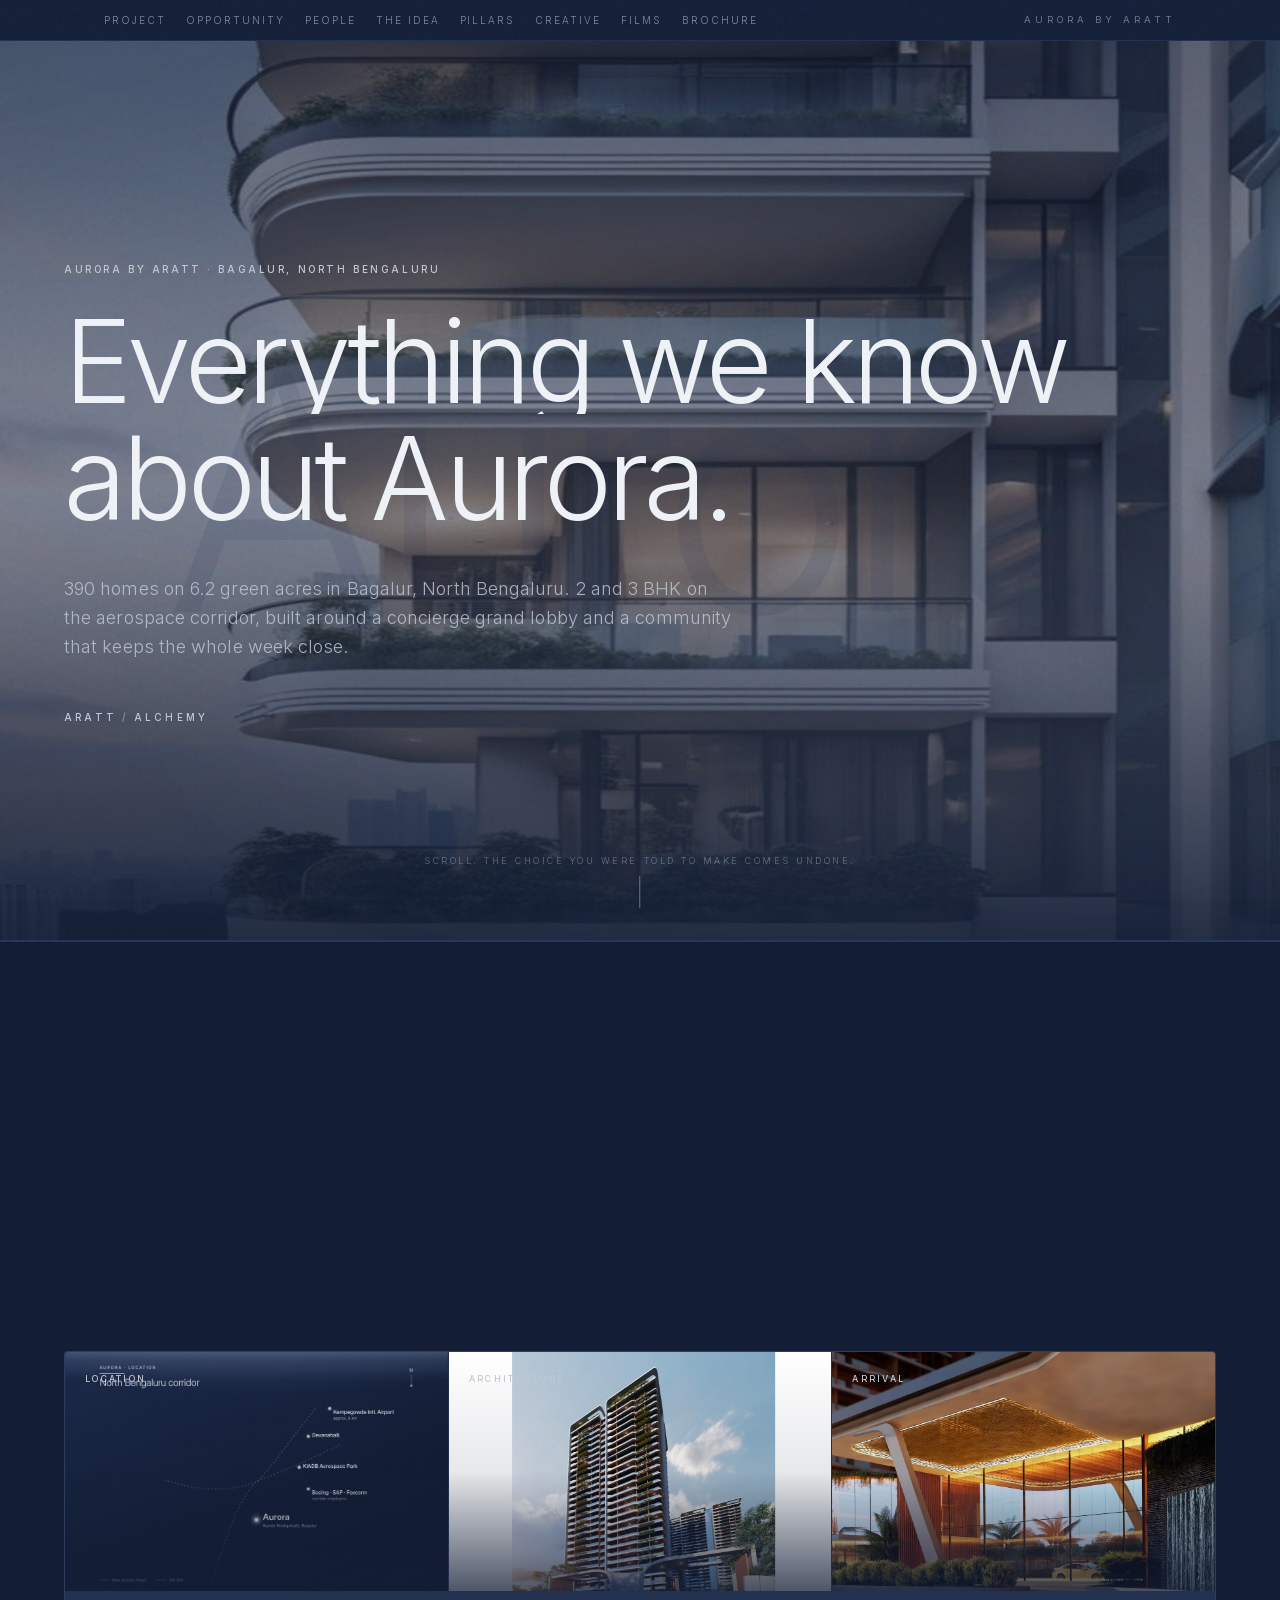
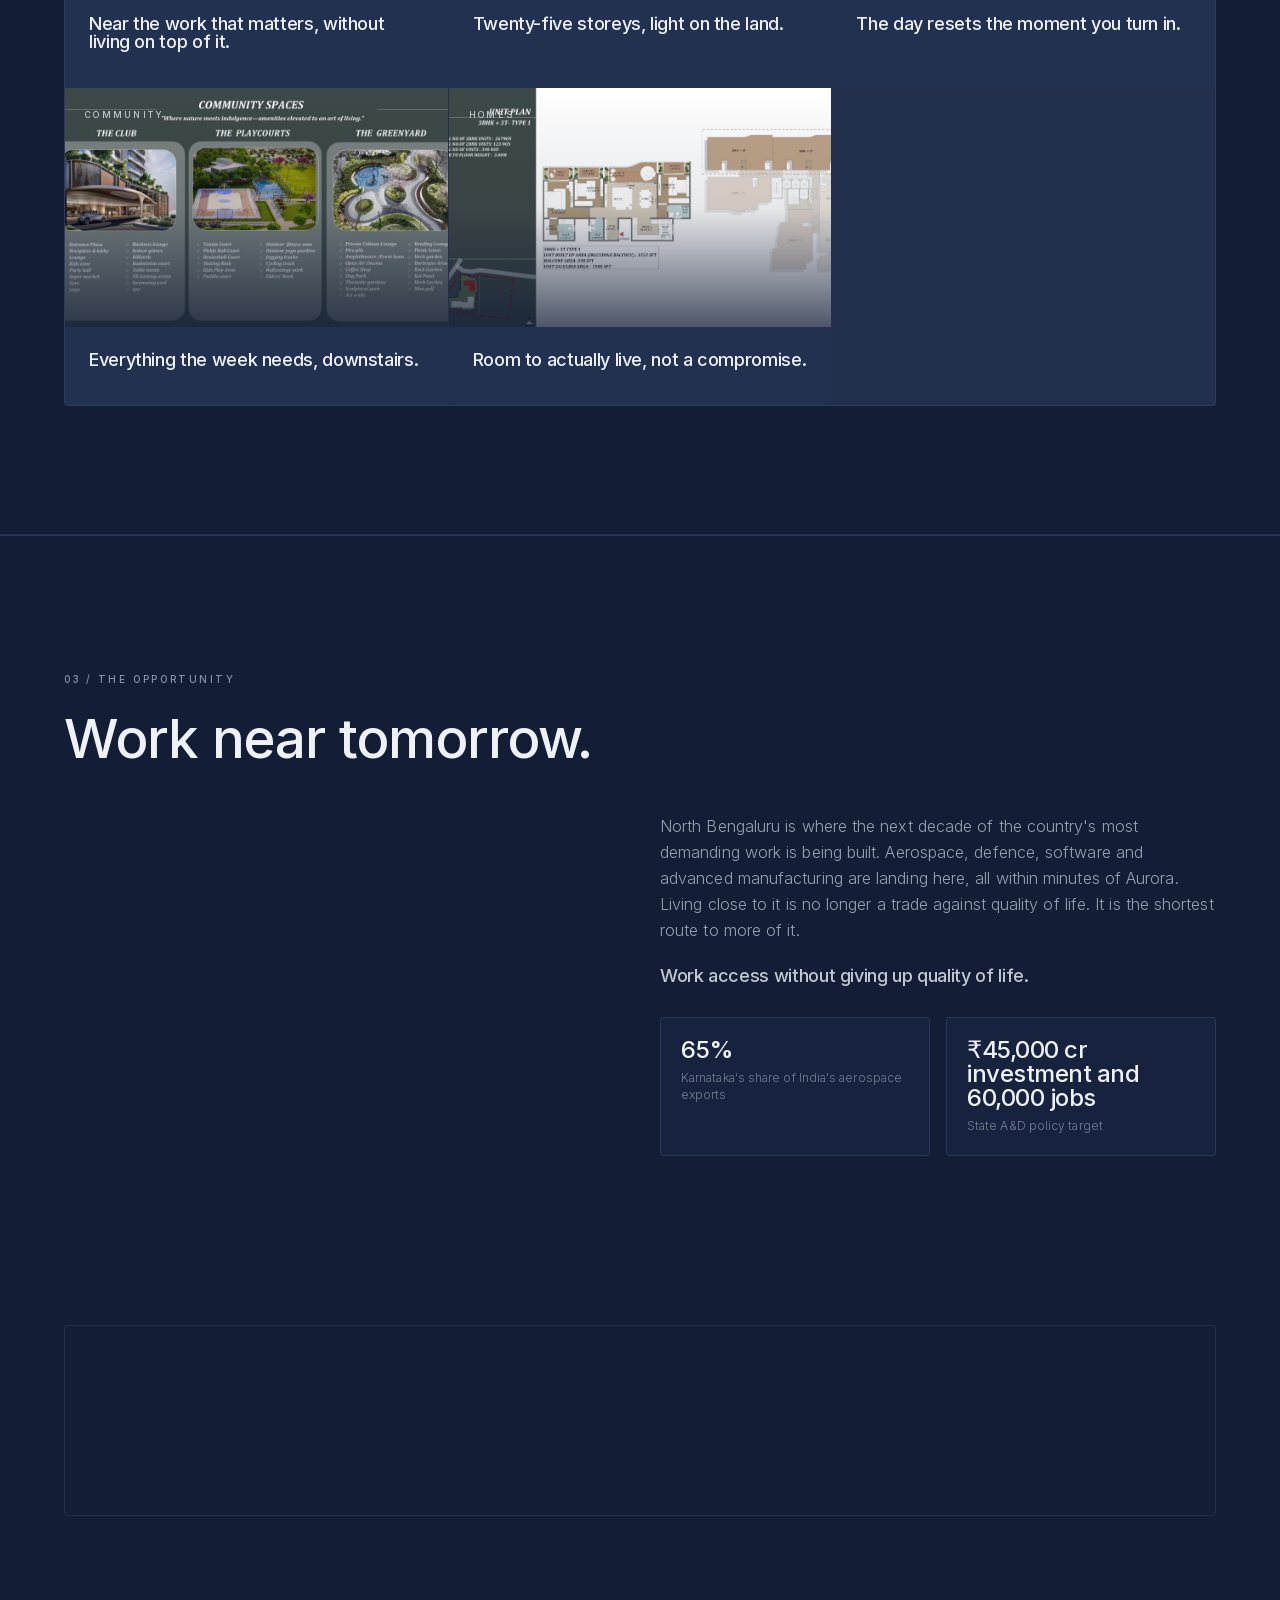
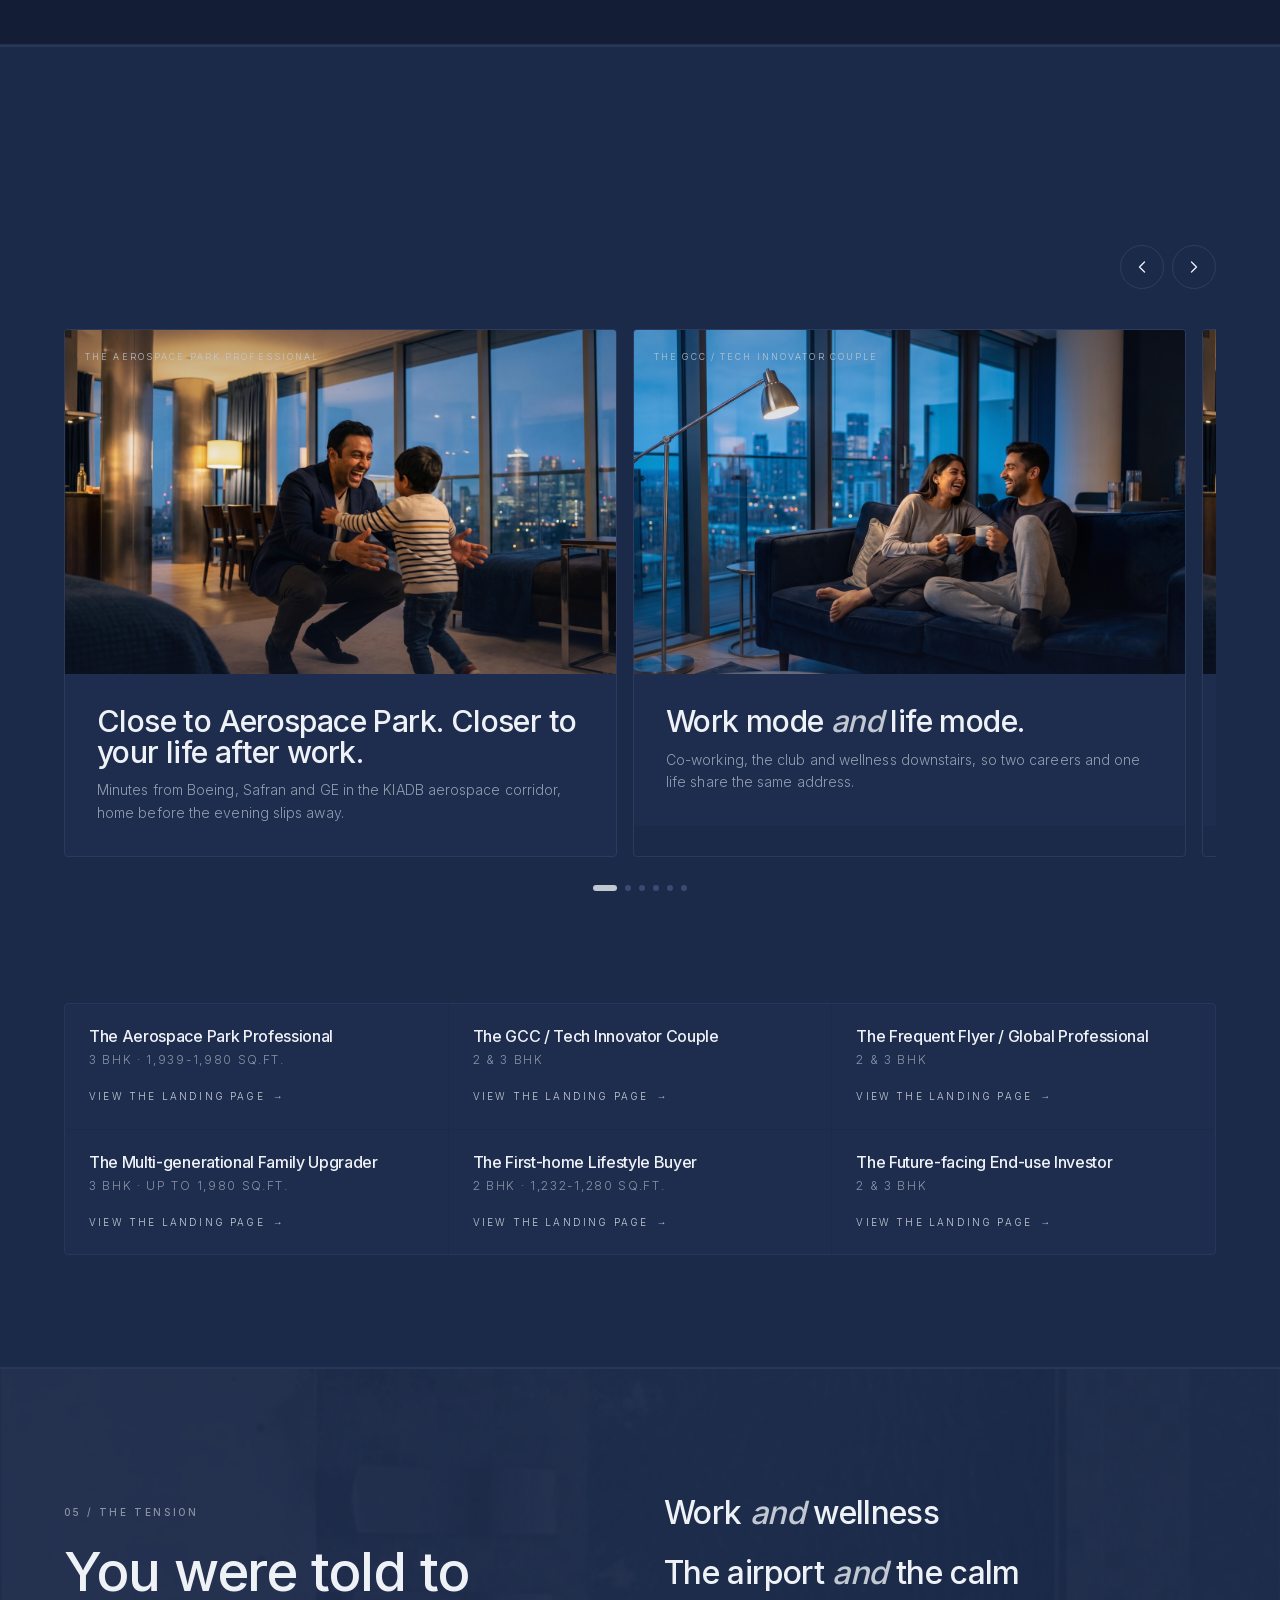
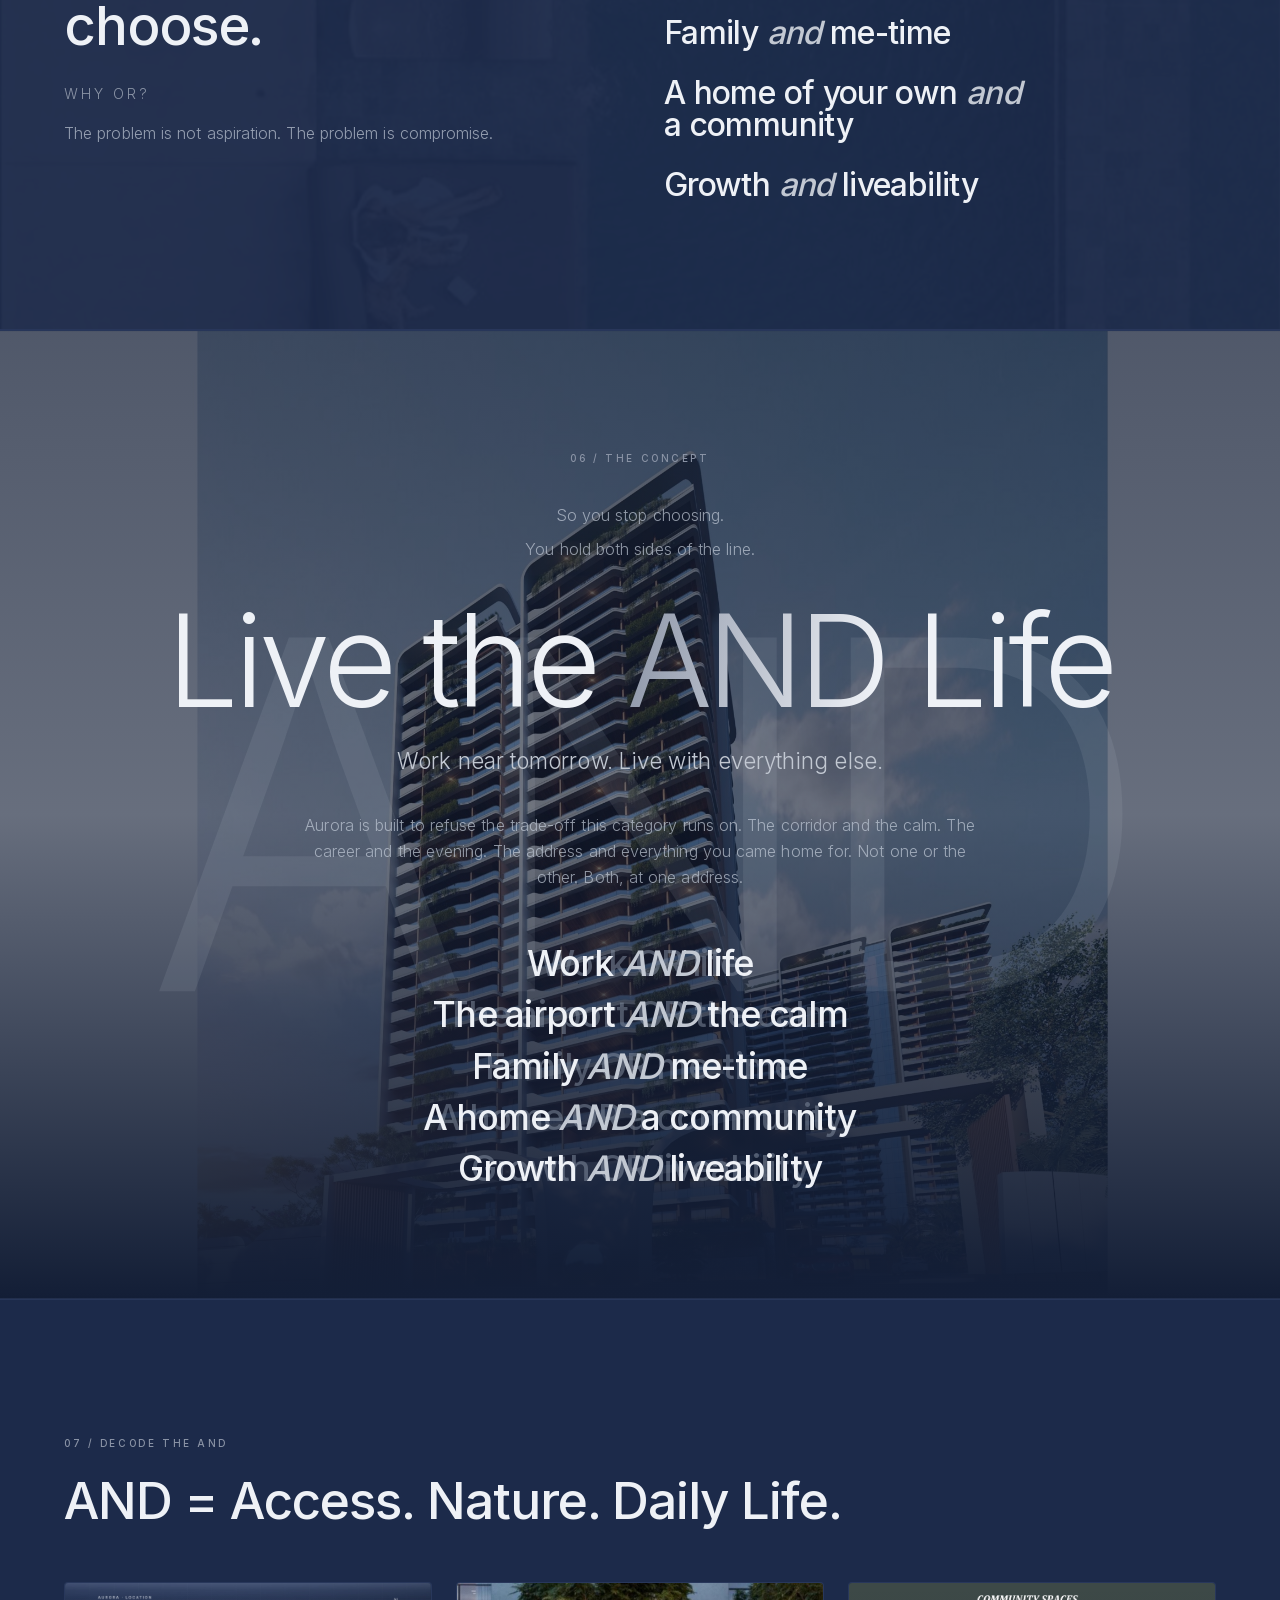
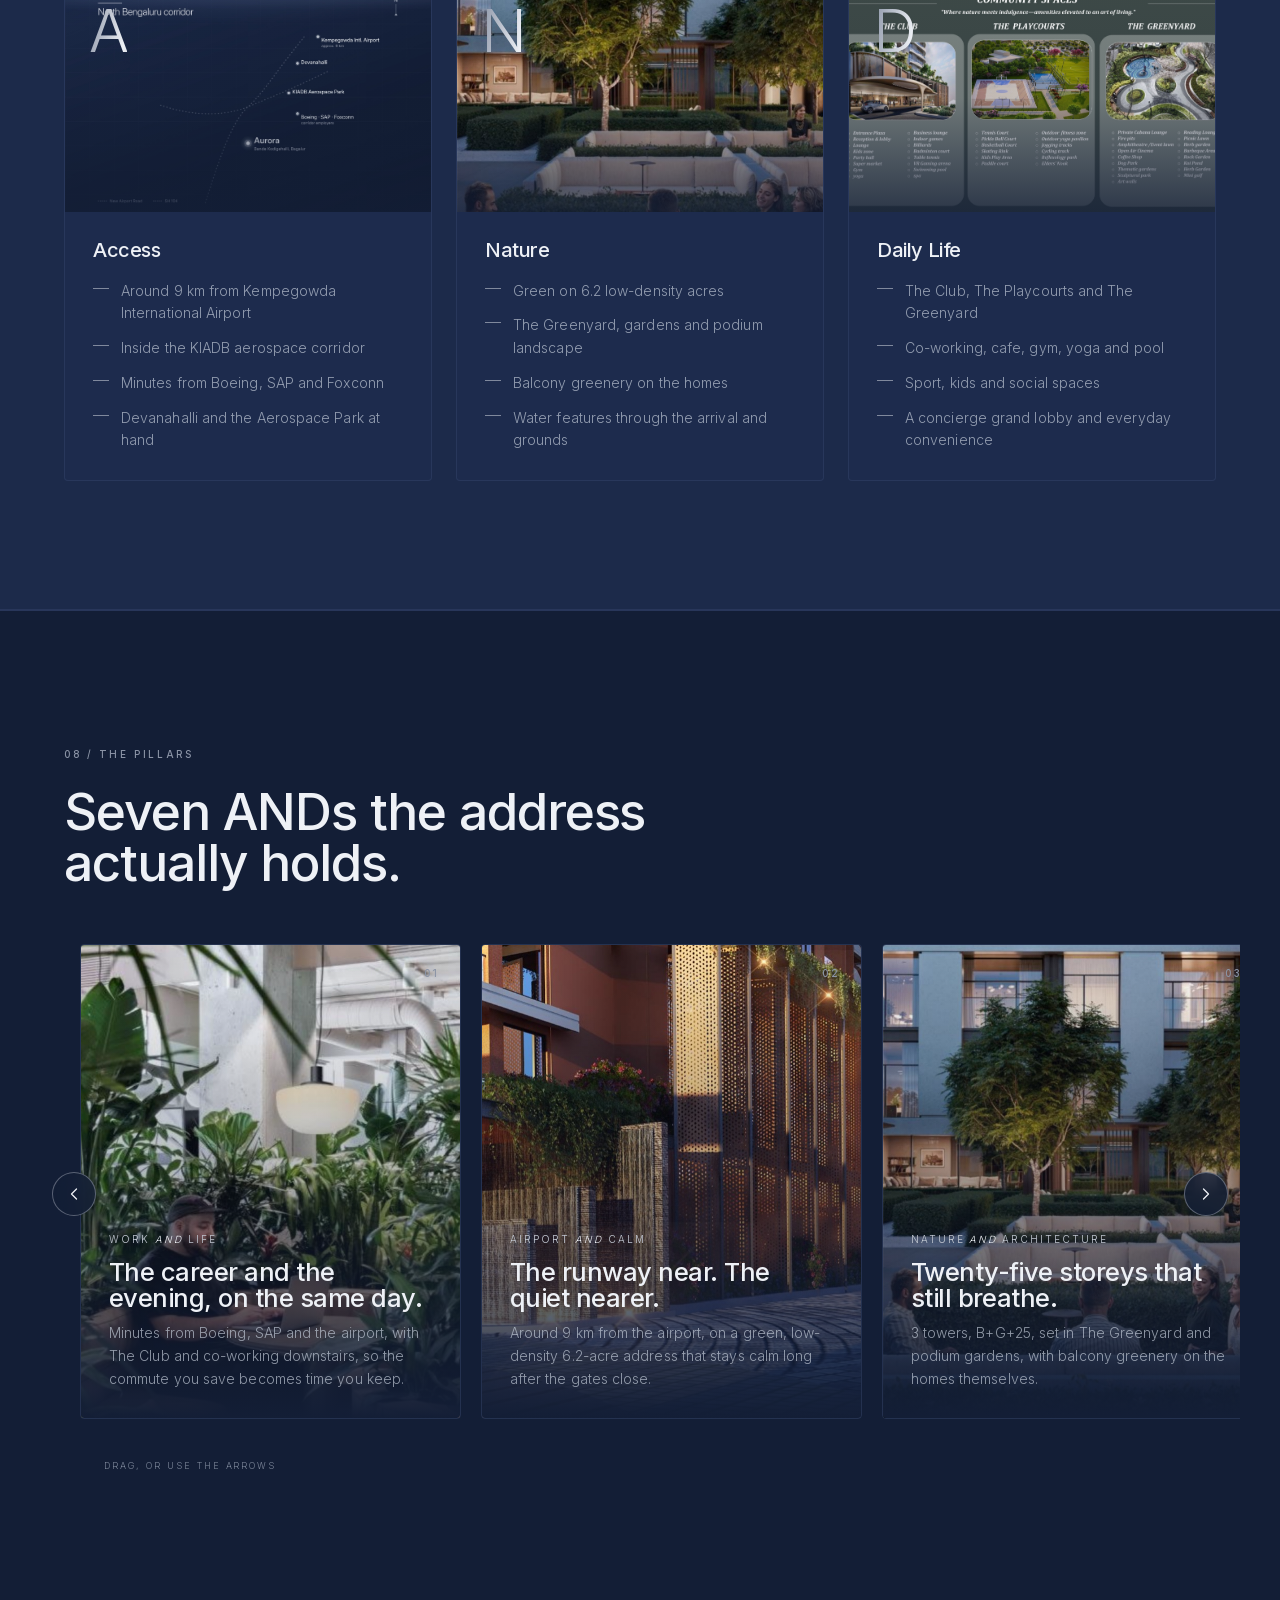
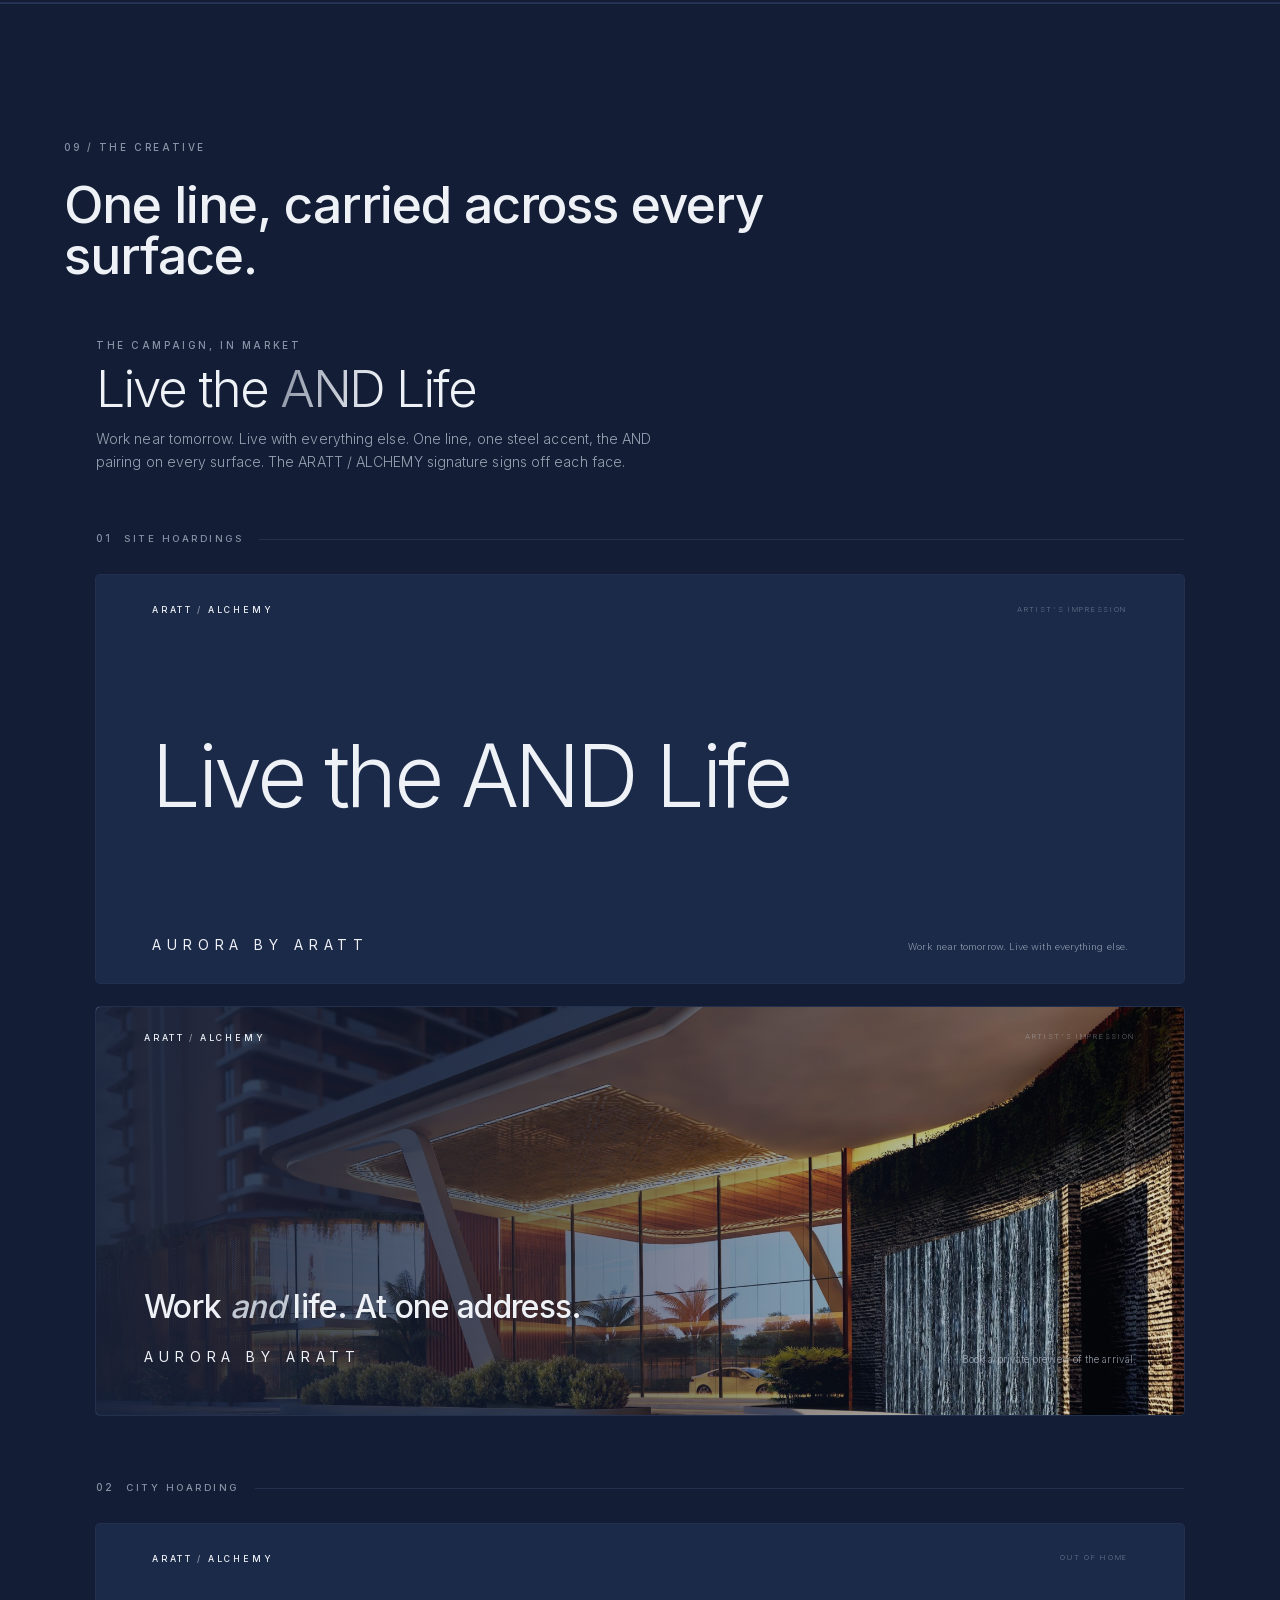
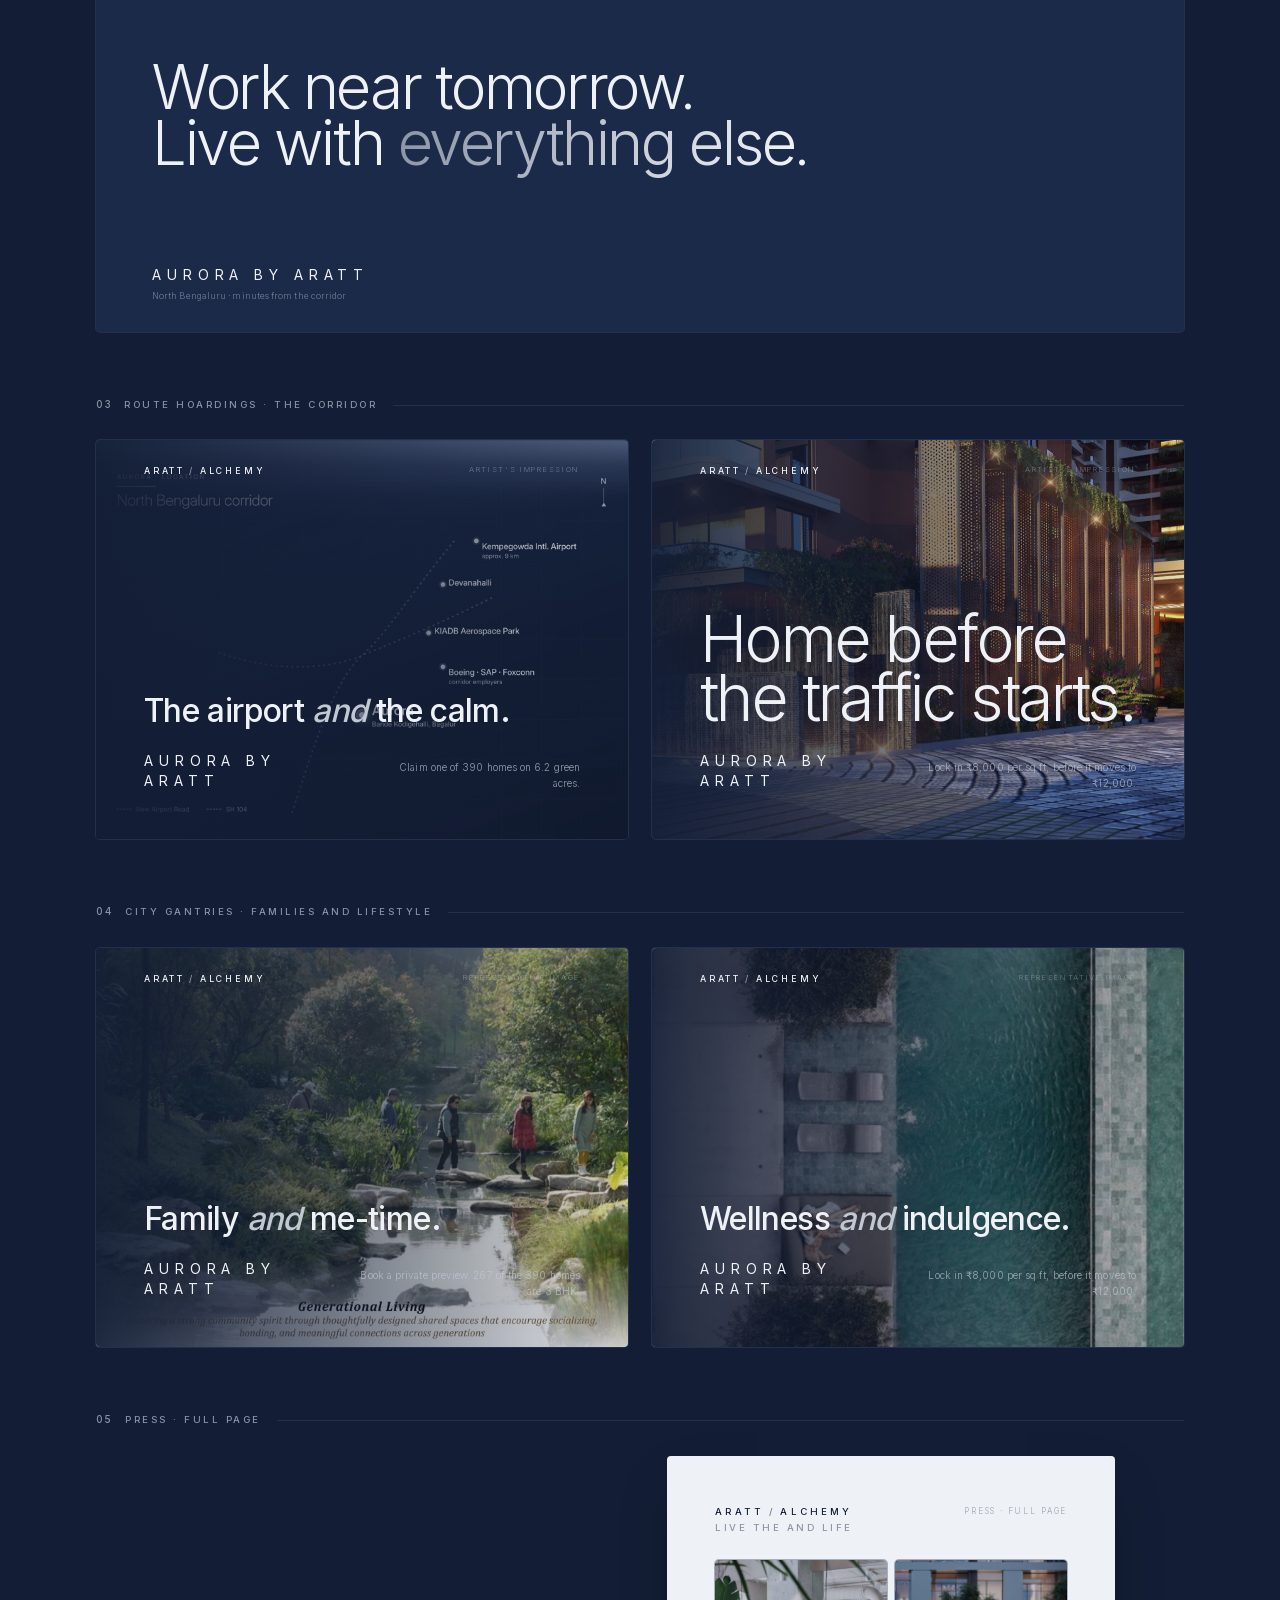
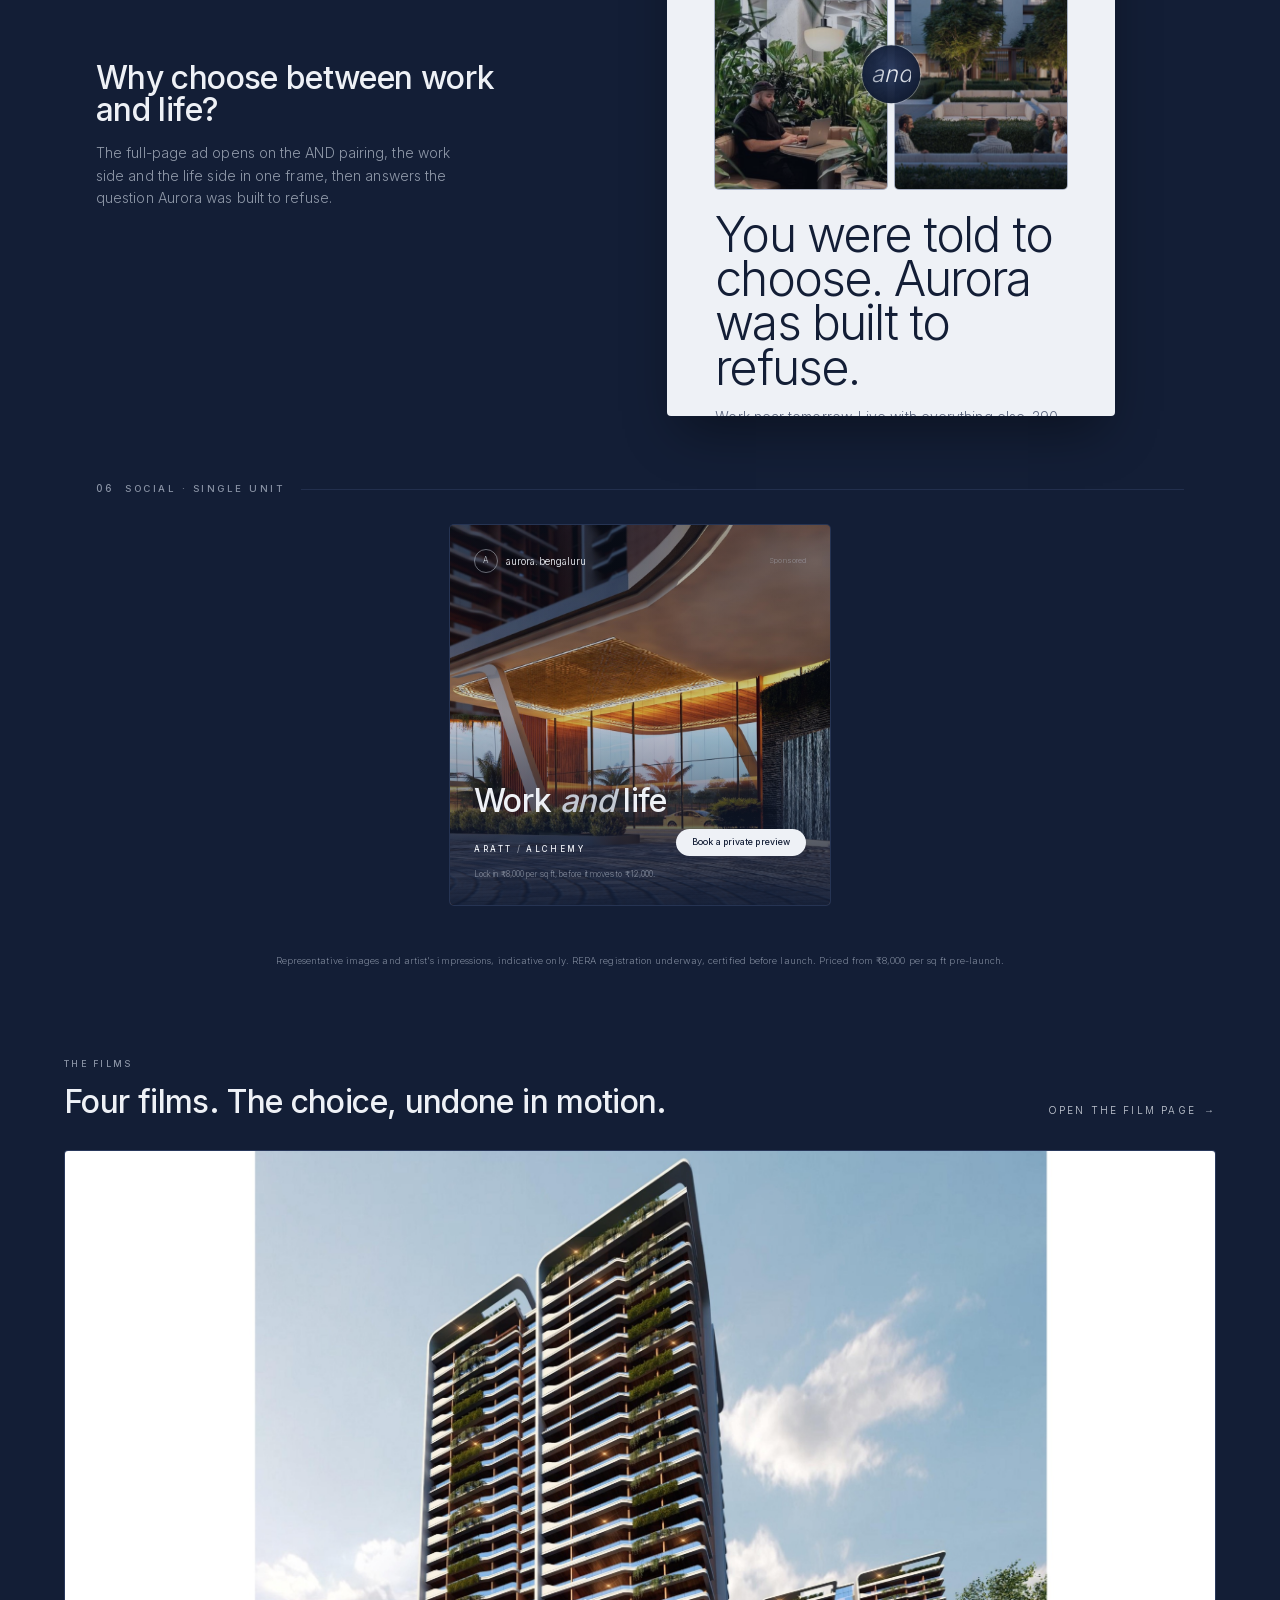
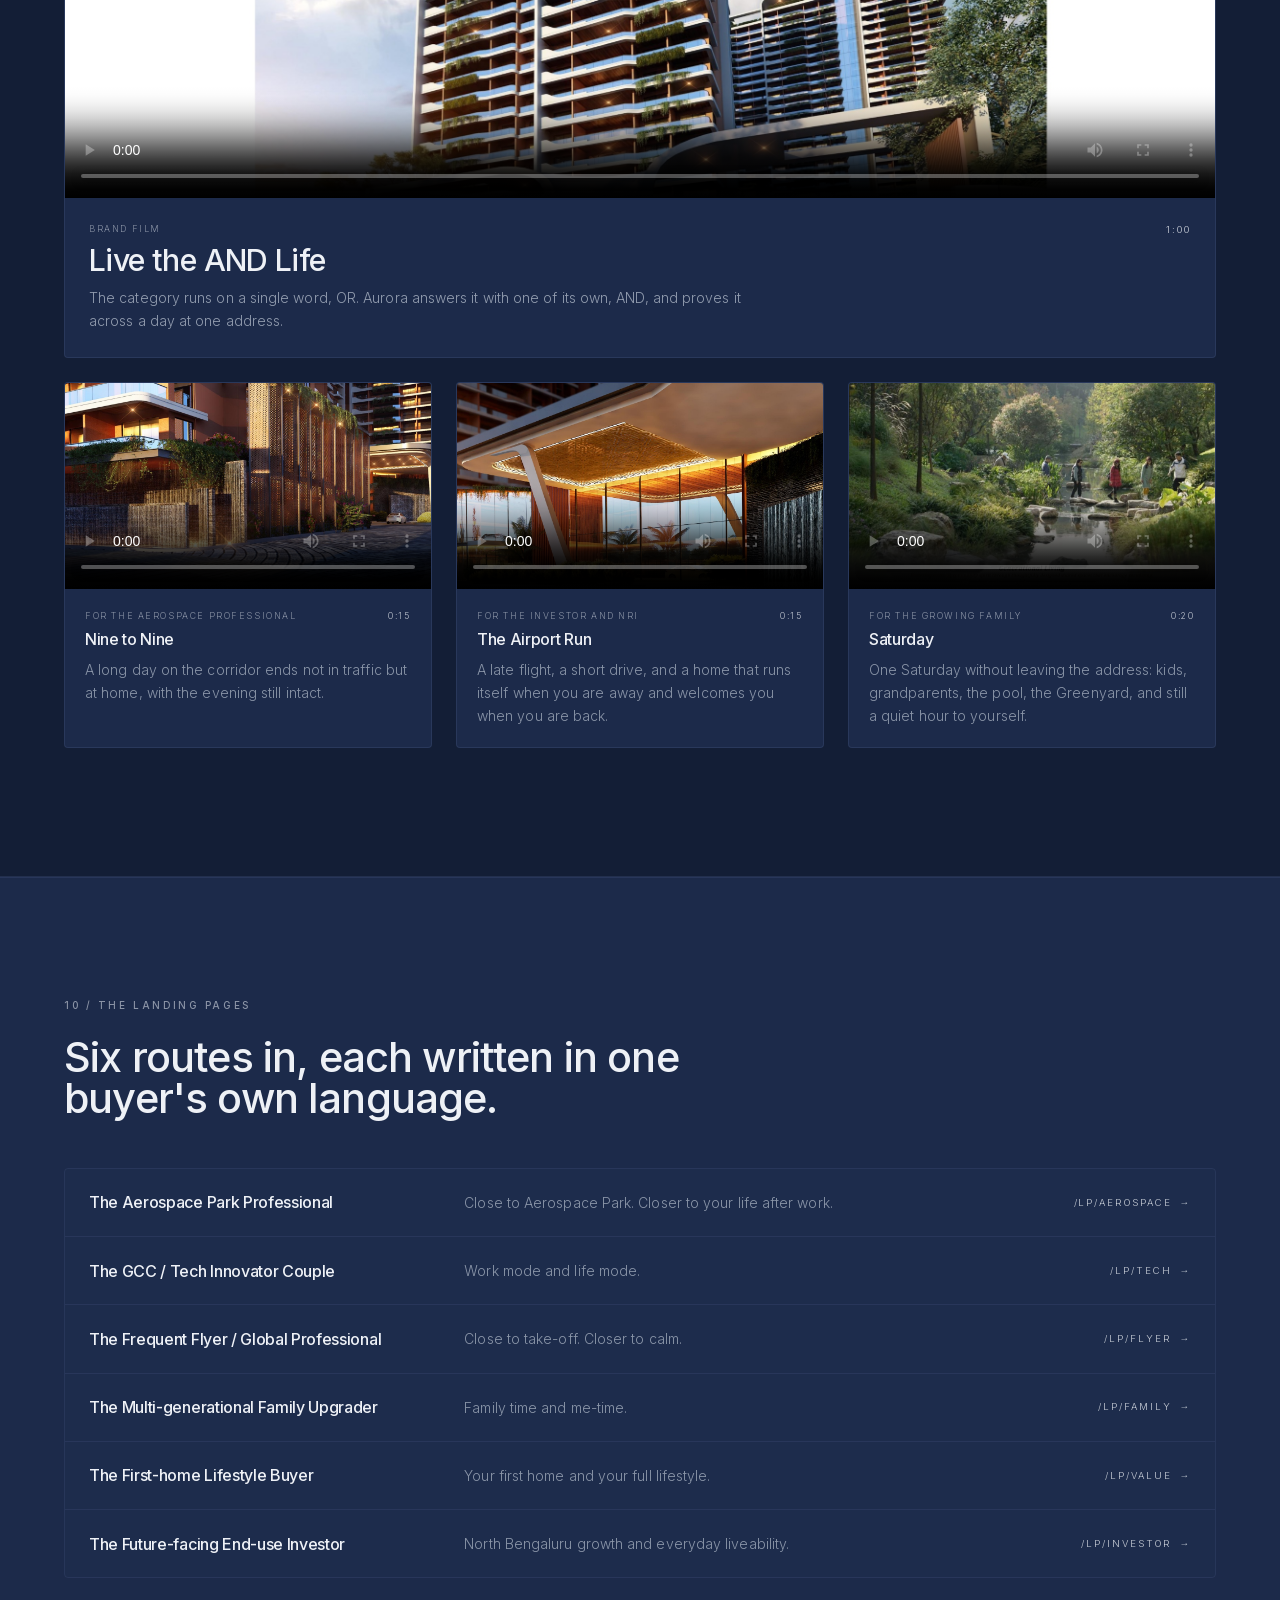
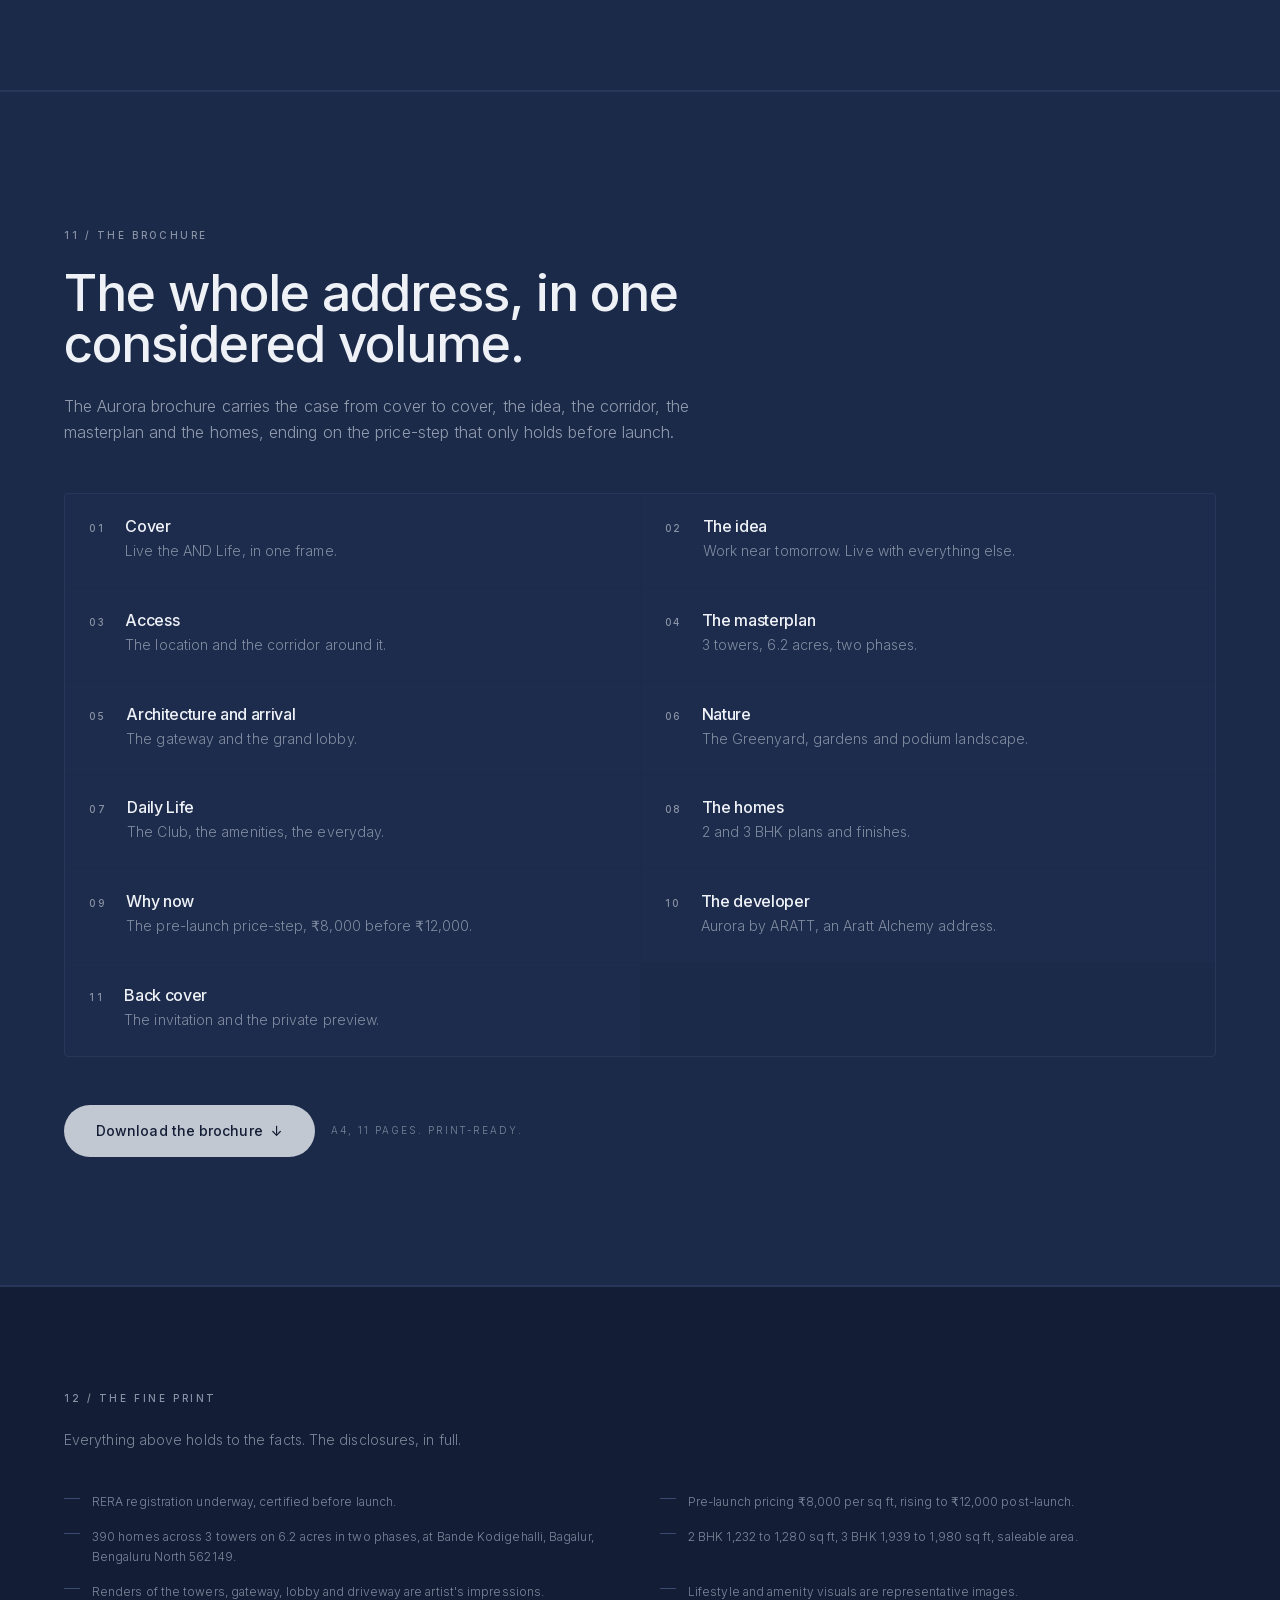
==== commit 547fed70: "Fix all missing pages, asset links, and client-side routing issues" ====
--- a/index.html
+++ b/index.html
@@ -1 +1,22 @@
-<!DOCTYPE html><html data-dpl-id="dpl_Bg25fUHdhEsCrPR8ZMfVuFQyjgDs" lang="en" class="inter_f4213802-module__MgCSNG__variable"><head><meta charSet="utf-8"/><meta name="viewport" content="width=device-width, initial-scale=1"/><link rel="preload" href="/_next/static/media/83afe278b6a6bb3c-s.p.2bn3s6zvc0dyp.woff2?dpl=dpl_Bg25fUHdhEsCrPR8ZMfVuFQyjgDs" as="font" crossorigin="" type="font/woff2"/><link rel="preload" as="image" imageSrcSet="/img/deck/facade.jpg 640w, /img/deck/facade.jpg 750w, /img/deck/facade.jpg 828w, /img/deck/facade.jpg 1080w, /img/deck/facade.jpg 1200w, /img/deck/facade.jpg 1920w, /img/deck/facade.jpg 2048w, /img/deck/facade.jpg 3840w" imageSizes="100vw"/><link rel="stylesheet" href="/_next/static/chunks/2kq37qay9_5m1.css?dpl=dpl_Bg25fUHdhEsCrPR8ZMfVuFQyjgDs" data-precedence="next"/><link rel="preload" as="script" fetchPriority="low" href="/_next/static/chunks/0gore01jw617k.js?dpl=dpl_Bg25fUHdhEsCrPR8ZMfVuFQyjgDs"/><script src="/_next/static/chunks/15orcrkp-_9ct.js?dpl=dpl_Bg25fUHdhEsCrPR8ZMfVuFQyjgDs" async=""></script><script src="/_next/static/chunks/3p9eevrhj-twl.js?dpl=dpl_Bg25fUHdhEsCrPR8ZMfVuFQyjgDs" async=""></script><script src="/_next/static/chunks/1mfjqidm5qp0a.js?dpl=dpl_Bg25fUHdhEsCrPR8ZMfVuFQyjgDs" async=""></script><script src="/_next/static/chunks/turbopack-2avrv18fn4o2w.js?dpl=dpl_Bg25fUHdhEsCrPR8ZMfVuFQyjgDs" async=""></script><script src="/_next/static/chunks/05-c3ty_6dwfk.js?dpl=dpl_Bg25fUHdhEsCrPR8ZMfVuFQyjgDs" async=""></script><script src="/_next/static/chunks/14mrh2-p_w84d.js?dpl=dpl_Bg25fUHdhEsCrPR8ZMfVuFQyjgDs" async=""></script><script src="/_next/static/chunks/0d7z5o1bxadqd.js?dpl=dpl_Bg25fUHdhEsCrPR8ZMfVuFQyjgDs" async=""></script><script src="/_next/static/chunks/2y96obt93bg2v.js?dpl=dpl_Bg25fUHdhEsCrPR8ZMfVuFQyjgDs" async=""></script><script src="/_next/static/chunks/38ey9dg286jt0.js?dpl=dpl_Bg25fUHdhEsCrPR8ZMfVuFQyjgDs" async=""></script><script src="/_next/static/chunks/0danqw8c0l--f.js?dpl=dpl_Bg25fUHdhEsCrPR8ZMfVuFQyjgDs" async=""></script><script src="/_next/static/chunks/3yv6t93pow8eq.js?dpl=dpl_Bg25fUHdhEsCrPR8ZMfVuFQyjgDs" async=""></script><meta name="next-size-adjust" content=""/><title>Aurora · Live the AND Life</title><meta name="description" content="Aurora by Aratt, a landmark residential development at Bagalur, North Bengaluru. Work near tomorrow. Live with everything else."/><meta name="author" content="Aratt Builders"/><meta name="keywords" content="Aurora,Aratt,Bagalur,North Bengaluru,luxury apartments,2 &amp; 3 BHK"/><meta property="og:title" content="Aurora · Live the AND Life"/><meta property="og:description" content="A landmark residential development at Bagalur, North Bengaluru. Work near tomorrow. Live with everything else."/><meta property="og:type" content="website"/><meta name="twitter:card" content="summary"/><meta name="twitter:title" content="Aurora · Live the AND Life"/><meta name="twitter:description" content="A landmark residential development at Bagalur, North Bengaluru. Work near tomorrow. Live with everything else."/><link rel="icon" href="/favicon.ico?favicon.2vob68tjqpejf.ico?dpl=dpl_Bg25fUHdhEsCrPR8ZMfVuFQyjgDs" sizes="256x256" type="image/x-icon"/><script src="/_next/static/chunks/0cz1d0mv5g_q7.js?dpl=dpl_Bg25fUHdhEsCrPR8ZMfVuFQyjgDs" noModule=""></script></head><body><div hidden=""><!--$--><!--/$--></div><div class="grain-overlay" aria-hidden="true"></div><main class="relative"><div aria-hidden="true" class="fixed inset-x-0 top-0 z-50 h-px origin-left bg-gradient-to-r from-transparent via-gold to-gold-bright" style="transform:scaleX(0)"></div><div class="grain-overlay" aria-hidden="true"></div><nav class="sticky top-0 z-40 border-b border-navy-line/40 bg-navy-deep/85 backdrop-blur-md"><div class="mx-auto flex max-w-6xl items-center gap-6 px-6 sm:px-10"><ul class="flex flex-1 items-center gap-5 overflow-x-auto py-3 text-[0.62rem] uppercase tracking-[0.2em] text-mist/60 [scrollbar-width:none] [&amp;::-webkit-scrollbar]:hidden"><li class="shrink-0"><a href="#project" class="whitespace-nowrap transition-colors hover:text-gold">Project</a></li><li class="shrink-0"><a href="#opportunity" class="whitespace-nowrap transition-colors hover:text-gold">Opportunity</a></li><li class="shrink-0"><a href="#people" class="whitespace-nowrap transition-colors hover:text-gold">People</a></li><li class="shrink-0"><a href="#the-idea" class="whitespace-nowrap transition-colors hover:text-gold">The idea</a></li><li class="shrink-0"><a href="#pillars" class="whitespace-nowrap transition-colors hover:text-gold">Pillars</a></li><li class="shrink-0"><a href="#creative" class="whitespace-nowrap transition-colors hover:text-gold">Creative</a></li><li class="shrink-0"><a href="#films" class="whitespace-nowrap transition-colors hover:text-gold">Films</a></li><li class="shrink-0"><a href="#brochure" class="whitespace-nowrap transition-colors hover:text-gold">Brochure</a></li></ul><span class="hidden shrink-0 wordmark text-[0.6rem] text-mist/50 sm:inline">Aurora by ARATT</span></div></nav><section class="relative flex min-h-screen items-center overflow-hidden border-b border-navy-line/40 bg-navy px-6 sm:px-10"><div class="absolute inset-0"><img alt="The Aurora facade" decoding="async" data-nimg="fill" class="object-cover opacity-75" style="position:absolute;height:100%;width:100%;left:0;top:0;right:0;bottom:0;color:transparent" sizes="100vw" srcSet="/img/deck/facade.jpg 640w, /img/deck/facade.jpg 750w, /img/deck/facade.jpg 828w, /img/deck/facade.jpg 1080w, /img/deck/facade.jpg 1200w, /img/deck/facade.jpg 1920w, /img/deck/facade.jpg 2048w, /img/deck/facade.jpg 3840w" src="/img/deck/facade.jpg"/><div class="absolute inset-0 bg-gradient-to-t from-navy-deep/90 via-navy-deep/35 to-navy-deep/55"></div></div><div aria-hidden="true" style="--aurora-op:0.35;--aurora-dur:22s" class="jsx-335b17ffafa406c8 aurora-ribbon"><span class="jsx-335b17ffafa406c8 aurora-ribbon__band aurora-ribbon__band--a"></span><span class="jsx-335b17ffafa406c8 aurora-ribbon__band aurora-ribbon__band--b"></span></div><div aria-hidden="true" class="pointer-events-none absolute inset-0 flex items-center justify-center opacity-40"><div class="display-hero select-none whitespace-nowrap text-[26vw] leading-none text-navy-surface/30" style="transform:translateX(6%)">Aurora</div></div><div class="relative z-10 mx-auto w-full max-w-6xl py-32"><div style="opacity:0;transform:translateY(28px)"><span class="eyebrow text-[0.62rem] text-gold">Aurora by ARATT · Bagalur, North Bengaluru</span></div><div style="opacity:0;transform:translateY(28px)"><h1 class="mt-7 display-hero text-[clamp(3rem,9vw,7.5rem)] text-cream"><span><span class="inline-block overflow-hidden align-baseline"><span class="inline-block" style="opacity:0;transform:translateY(110%)">Everything<!-- --> </span></span><span class="inline-block overflow-hidden align-baseline"><span class="inline-block" style="opacity:0;transform:translateY(110%)">we<!-- --> </span></span><span class="inline-block overflow-hidden align-baseline"><span class="inline-block" style="opacity:0;transform:translateY(110%)">know<!-- --> </span></span><span class="inline-block overflow-hidden align-baseline"><span class="inline-block" style="opacity:0;transform:translateY(110%)">about<!-- --> </span></span><span class="inline-block overflow-hidden align-baseline"><span class="inline-block" style="opacity:0;transform:translateY(110%)">Aurora.</span></span></span></h1></div><div style="opacity:0;transform:translateY(28px)"><p class="mt-8 max-w-2xl text-lg leading-relaxed text-mist/80">390 homes on 6.2 green acres in Bagalur, North Bengaluru. 2 and 3 BHK on the aerospace corridor, built around a concierge grand lobby and a community that keeps the whole week close.</p></div><div style="opacity:0;transform:translateY(28px)"><div class="mt-10"><span aria-label="Aratt Alchemy" class="inline-flex items-baseline whitespace-nowrap font-sans font-medium uppercase text-gold text-[0.62rem]" style="letter-spacing:0.32em">ARATT<span aria-hidden="true" class="px-[0.5em] opacity-55">/</span>ALCHEMY</span></div></div></div><span class="absolute bottom-8 left-1/2 z-10 flex -translate-x-1/2 flex-col items-center gap-2 text-[0.56rem] uppercase tracking-[0.28em] text-mist/45">Scroll. The choice you were told to make comes undone.<span aria-hidden="true" class="h-8 w-px animate-pulse bg-gold/50"></span></span></section><div aria-hidden="true" style="--aurora-dur:8s" class="jsx-e48e6b84104c7c11 aurora-divider"><span class="jsx-e48e6b84104c7c11 aurora-divider__glow"></span></div><section id="project" class="scroll-mt-16 border-b border-navy-line/40 bg-navy-deep px-6 py-24 sm:px-10 sm:py-32"><div class="mx-auto max-w-6xl"><div style="opacity:0;transform:translateY(28px)"><span class="section-num">02 / The project</span></div><div style="opacity:0;transform:translateY(28px)"><h2 class="mt-5 max-w-3xl display-tight text-[clamp(1.9rem,4.4vw,3.2rem)] font-light text-cream">One address that answers to both halves of your life.</h2></div><div style="opacity:0;transform:translateY(28px)"><p class="mt-6 max-w-2xl text-base leading-relaxed text-mist/70">Every home on this corridor asks you to give something up. Aurora was drawn to hold both sides at once. Here is what that looks like, in figures you can stand inside.</p></div><div class="mt-14 grid gap-px overflow-hidden rounded-sm border border-navy-line/50 bg-navy-line/40 sm:grid-cols-2 lg:grid-cols-3"><div class="group" style="opacity:0;transform:translateY(24px)"><div class="relative flex h-full flex-col overflow-hidden bg-navy-surface/30"><div class="relative aspect-[16/10] overflow-hidden"><img alt="" loading="lazy" decoding="async" data-nimg="fill" class="object-cover opacity-100 transition-transform duration-700 ease-out group-hover:scale-105" style="position:absolute;height:100%;width:100%;left:0;top:0;right:0;bottom:0;color:transparent" sizes="(min-width:1024px) 33vw, (min-width:640px) 50vw, 100vw" srcSet="/img/deck/map-corridor.jpg 256w, /img/deck/map-corridor.jpg 384w, /img/deck/map-corridor.jpg 640w, /img/deck/map-corridor.jpg 750w, /img/deck/map-corridor.jpg 828w, /img/deck/map-corridor.jpg 1080w, /img/deck/map-corridor.jpg 1200w, /img/deck/map-corridor.jpg 1920w, /img/deck/map-corridor.jpg 2048w, /img/deck/map-corridor.jpg 3840w" src="/img/deck/map-corridor.jpg"/><div class="absolute inset-0 bg-gradient-to-t from-navy-deep/75 via-navy-deep/10 to-transparent"></div><span class="absolute left-5 top-5 eyebrow text-[0.55rem] text-gold">Location</span></div><div class="flex flex-1 flex-col p-6"><p class="display-tight text-lg font-light leading-snug text-cream">Near the work that matters, without living on top of it.</p><p class="mt-4 max-h-0 overflow-hidden text-sm leading-relaxed text-mist/65 opacity-0 transition-all duration-500 ease-out group-hover:max-h-40 group-hover:opacity-100 sm:mt-3">Around 9 km from Kempegowda International Airport, in the KIADB aerospace corridor, minutes from Boeing, SAP and Foxconn.</p><p class="mt-4 text-sm leading-relaxed text-mist/60 sm:hidden">Around 9 km from Kempegowda International Airport, in the KIADB aerospace corridor, minutes from Boeing, SAP and Foxconn.</p></div></div></div><div class="group" style="opacity:0;transform:translateY(24px)"><div class="relative flex h-full flex-col overflow-hidden bg-navy-surface/30"><div class="relative aspect-[16/10] overflow-hidden"><img alt="" loading="lazy" decoding="async" data-nimg="fill" class="object-cover opacity-100 transition-transform duration-700 ease-out group-hover:scale-105" style="position:absolute;height:100%;width:100%;left:0;top:0;right:0;bottom:0;color:transparent" sizes="(min-width:1024px) 33vw, (min-width:640px) 50vw, 100vw" srcSet="/img/deck/tower-elevation.jpg 256w, /img/deck/tower-elevation.jpg 384w, /img/deck/tower-elevation.jpg 640w, /img/deck/tower-elevation.jpg 750w, /img/deck/tower-elevation.jpg 828w, /img/deck/tower-elevation.jpg 1080w, /img/deck/tower-elevation.jpg 1200w, /img/deck/tower-elevation.jpg 1920w, /img/deck/tower-elevation.jpg 2048w, /img/deck/tower-elevation.jpg 3840w" src="/img/deck/tower-elevation.jpg"/><div class="absolute inset-0 bg-gradient-to-t from-navy-deep/75 via-navy-deep/10 to-transparent"></div><span class="absolute left-5 top-5 eyebrow text-[0.55rem] text-gold">Architecture</span></div><div class="flex flex-1 flex-col p-6"><p class="display-tight text-lg font-light leading-snug text-cream">Twenty-five storeys, light on the land.</p><p class="mt-4 max-h-0 overflow-hidden text-sm leading-relaxed text-mist/65 opacity-0 transition-all duration-500 ease-out group-hover:max-h-40 group-hover:opacity-100 sm:mt-3">3 towers, B+G+25, across 6.2 acres in two phases. A high-rise address on low-density ground.</p><p class="mt-4 text-sm leading-relaxed text-mist/60 sm:hidden">3 towers, B+G+25, across 6.2 acres in two phases. A high-rise address on low-density ground.</p></div></div></div><div class="group" style="opacity:0;transform:translateY(24px)"><div class="relative flex h-full flex-col overflow-hidden bg-navy-surface/30"><div class="relative aspect-[16/10] overflow-hidden"><img alt="" loading="lazy" decoding="async" data-nimg="fill" class="object-cover opacity-100 transition-transform duration-700 ease-out group-hover:scale-105" style="position:absolute;height:100%;width:100%;left:0;top:0;right:0;bottom:0;color:transparent" sizes="(min-width:1024px) 33vw, (min-width:640px) 50vw, 100vw" srcSet="/img/deck/grand-entrance.jpg 256w, /img/deck/grand-entrance.jpg 384w, /img/deck/grand-entrance.jpg 640w, /img/deck/grand-entrance.jpg 750w, /img/deck/grand-entrance.jpg 828w, /img/deck/grand-entrance.jpg 1080w, /img/deck/grand-entrance.jpg 1200w, /img/deck/grand-entrance.jpg 1920w, /img/deck/grand-entrance.jpg 2048w, /img/deck/grand-entrance.jpg 3840w" src="/img/deck/grand-entrance.jpg"/><div class="absolute inset-0 bg-gradient-to-t from-navy-deep/75 via-navy-deep/10 to-transparent"></div><span class="absolute left-5 top-5 eyebrow text-[0.55rem] text-gold">Arrival</span></div><div class="flex flex-1 flex-col p-6"><p class="display-tight text-lg font-light leading-snug text-cream">The day resets the moment you turn in.</p><p class="mt-4 max-h-0 overflow-hidden text-sm leading-relaxed text-mist/65 opacity-0 transition-all duration-500 ease-out group-hover:max-h-40 group-hover:opacity-100 sm:mt-3">A concierge-led gateway into a 4,424 sq ft grand lobby, inside a clubhouse of nearly 30,000 sq ft.</p><p class="mt-4 text-sm leading-relaxed text-mist/60 sm:hidden">A concierge-led gateway into a 4,424 sq ft grand lobby, inside a clubhouse of nearly 30,000 sq ft.</p></div></div></div><div class="group" style="opacity:0;transform:translateY(24px)"><div class="relative flex h-full flex-col overflow-hidden bg-navy-surface/30"><div class="relative aspect-[16/10] overflow-hidden"><img alt="" loading="lazy" decoding="async" data-nimg="fill" class="object-cover opacity-100 transition-transform duration-700 ease-out group-hover:scale-105" style="position:absolute;height:100%;width:100%;left:0;top:0;right:0;bottom:0;color:transparent" sizes="(min-width:1024px) 33vw, (min-width:640px) 50vw, 100vw" srcSet="/img/deck/amenity-ecosystem.jpg 256w, /img/deck/amenity-ecosystem.jpg 384w, /img/deck/amenity-ecosystem.jpg 640w, /img/deck/amenity-ecosystem.jpg 750w, /img/deck/amenity-ecosystem.jpg 828w, /img/deck/amenity-ecosystem.jpg 1080w, /img/deck/amenity-ecosystem.jpg 1200w, /img/deck/amenity-ecosystem.jpg 1920w, /img/deck/amenity-ecosystem.jpg 2048w, /img/deck/amenity-ecosystem.jpg 3840w" src="/img/deck/amenity-ecosystem.jpg"/><div class="absolute inset-0 bg-gradient-to-t from-navy-deep/75 via-navy-deep/10 to-transparent"></div><span class="absolute left-5 top-5 eyebrow text-[0.55rem] text-gold">Community</span></div><div class="flex flex-1 flex-col p-6"><p class="display-tight text-lg font-light leading-snug text-cream">Everything the week needs, downstairs.</p><p class="mt-4 max-h-0 overflow-hidden text-sm leading-relaxed text-mist/65 opacity-0 transition-all duration-500 ease-out group-hover:max-h-40 group-hover:opacity-100 sm:mt-3">The Club, The Playcourts and The Greenyard, with co-working, cafe, gym, yoga, pool and spaces for kids.</p><p class="mt-4 text-sm leading-relaxed text-mist/60 sm:hidden">The Club, The Playcourts and The Greenyard, with co-working, cafe, gym, yoga, pool and spaces for kids.</p></div></div></div><div class="group" style="opacity:0;transform:translateY(24px)"><div class="relative flex h-full flex-col overflow-hidden bg-navy-surface/30"><div class="relative aspect-[16/10] overflow-hidden"><img alt="" loading="lazy" decoding="async" data-nimg="fill" class="object-cover opacity-100 transition-transform duration-700 ease-out group-hover:scale-105" style="position:absolute;height:100%;width:100%;left:0;top:0;right:0;bottom:0;color:transparent" sizes="(min-width:1024px) 33vw, (min-width:640px) 50vw, 100vw" srcSet="/img/deck/plan-3bhk.jpg 256w, /img/deck/plan-3bhk.jpg 384w, /img/deck/plan-3bhk.jpg 640w, /img/deck/plan-3bhk.jpg 750w, /img/deck/plan-3bhk.jpg 828w, /img/deck/plan-3bhk.jpg 1080w, /img/deck/plan-3bhk.jpg 1200w, /img/deck/plan-3bhk.jpg 1920w, /img/deck/plan-3bhk.jpg 2048w, /img/deck/plan-3bhk.jpg 3840w" src="/img/deck/plan-3bhk.jpg"/><div class="absolute inset-0 bg-gradient-to-t from-navy-deep/75 via-navy-deep/10 to-transparent"></div><span class="absolute left-5 top-5 eyebrow text-[0.55rem] text-gold">Homes</span></div><div class="flex flex-1 flex-col p-6"><p class="display-tight text-lg font-light leading-snug text-cream">Room to actually live, not a compromise.</p><p class="mt-4 max-h-0 overflow-hidden text-sm leading-relaxed text-mist/65 opacity-0 transition-all duration-500 ease-out group-hover:max-h-40 group-hover:opacity-100 sm:mt-3">390 homes. 2 BHK from 1,232 to 1,280 sq ft, 3 BHK from 1,939 to 1,980 sq ft.</p><p class="mt-4 text-sm leading-relaxed text-mist/60 sm:hidden">390 homes. 2 BHK from 1,232 to 1,280 sq ft, 3 BHK from 1,939 to 1,980 sq ft.</p></div></div></div></div></div></section><div aria-hidden="true" style="--aurora-dur:8s" class="jsx-e48e6b84104c7c11 aurora-divider"><span class="jsx-e48e6b84104c7c11 aurora-divider__glow"></span></div><section id="opportunity" class="scroll-mt-16 border-b border-navy-line/40 bg-navy-deep px-6 py-24 sm:px-10 sm:py-32"><div class="mx-auto max-w-6xl"><div style="opacity:0;transform:translateY(28px)"><span class="section-num">03 / The opportunity</span></div><div style="opacity:0;transform:translateY(28px)"><h2 class="mt-5 display-tight text-[clamp(2rem,4.6vw,3.4rem)] font-light text-cream">Work near tomorrow.</h2></div><div class="mt-12 grid gap-10 lg:grid-cols-12"><div class="lg:col-span-6"><div class="relative aspect-[4/3] overflow-hidden rounded-sm border border-navy-line/40" style="clip-path:inset(0 0 100% 0)"><img alt="The North Bengaluru aerospace corridor" loading="lazy" decoding="async" data-nimg="fill" class="object-cover" style="position:absolute;height:100%;width:100%;left:0;top:0;right:0;bottom:0;color:transparent" sizes="(min-width:1024px) 50vw, 100vw" srcSet="/img/deck/map-corridor.jpg 384w, /img/deck/map-corridor.jpg 640w, /img/deck/map-corridor.jpg 750w, /img/deck/map-corridor.jpg 828w, /img/deck/map-corridor.jpg 1080w, /img/deck/map-corridor.jpg 1200w, /img/deck/map-corridor.jpg 1920w, /img/deck/map-corridor.jpg 2048w, /img/deck/map-corridor.jpg 3840w" src="/img/deck/map-corridor.jpg"/><div class="absolute inset-0 bg-gradient-to-t from-navy-deep/90 via-navy-deep/20 to-navy-deep/40"></div><span class="absolute left-6 top-6"><span aria-label="Aratt Alchemy" class="inline-flex items-baseline whitespace-nowrap font-sans font-medium uppercase text-cream text-[0.55rem]" style="letter-spacing:0.32em">ARATT<span aria-hidden="true" class="px-[0.5em] opacity-55">/</span>ALCHEMY</span></span><p class="absolute bottom-6 left-6 right-6 text-[0.62rem] uppercase tracking-[0.2em] text-mist/60">KIADB aerospace corridor · Bagalur · Bengaluru North</p></div></div><div class="lg:col-span-6"><div style="opacity:0;transform:translateY(28px)"><p class="max-w-xl text-base leading-relaxed text-mist/75">North Bengaluru is where the next decade of the country&#x27;s most demanding work is being built. Aerospace, defence, software and advanced manufacturing are landing here, all within minutes of Aurora. Living close to it is no longer a trade against quality of life. It is the shortest route to more of it.</p></div><div style="opacity:0;transform:translateY(28px)"><p class="mt-6 display-tight text-lg font-light text-gold">Work access without giving up quality of life.</p></div><div class="mt-8 grid grid-cols-2 gap-4"><div style="opacity:0;transform:translateY(24px)"><div class="h-full rounded-sm border border-navy-line/50 bg-navy-surface/25 p-5"><p class="display-tight text-2xl font-light text-cream">65%</p><p class="mt-2 text-xs leading-snug text-mist/55">Karnataka&#x27;s share of India&#x27;s aerospace exports</p></div></div><div style="opacity:0;transform:translateY(24px)"><div class="h-full rounded-sm border border-navy-line/50 bg-navy-surface/25 p-5"><p class="display-tight text-2xl font-light text-cream">₹45,000 cr investment and 60,000 jobs</p><p class="mt-2 text-xs leading-snug text-mist/55">State A&amp;D policy target</p></div></div></div></div></div><div class="mt-14" style="opacity:0;transform:translateY(28px)"><p class="eyebrow text-[0.55rem] text-gold-deep">The employers on the corridor</p></div><div class="mt-6 grid gap-px overflow-hidden rounded-sm border border-navy-line/40 sm:grid-cols-2 lg:grid-cols-5"><div style="opacity:0;transform:translateY(24px)"><div class="h-full bg-navy-surface/25 p-6 transition-colors duration-300 hover:bg-navy-surface/45"><p class="display-tight text-base font-light text-cream">Boeing BIETC</p><p class="mt-3 text-sm leading-relaxed text-mist/60">A 43-acre campus, the largest Boeing facility outside the United States.</p><p class="mt-4 text-[0.5rem] uppercase tracking-[0.22em] text-muted">Internal signal</p></div></div><div style="opacity:0;transform:translateY(24px)"><div class="h-full bg-navy-surface/25 p-6 transition-colors duration-300 hover:bg-navy-surface/45"><p class="display-tight text-base font-light text-cream">Collins Aerospace</p><p class="mt-3 text-sm leading-relaxed text-mist/60">A 26-acre centre in the KIADB Aerospace Park.</p><p class="mt-4 text-[0.5rem] uppercase tracking-[0.22em] text-muted">Internal signal</p></div></div><div style="opacity:0;transform:translateY(24px)"><div class="h-full bg-navy-surface/25 p-6 transition-colors duration-300 hover:bg-navy-surface/45"><p class="display-tight text-base font-light text-cream">SAP Labs</p><p class="mt-3 text-sm leading-relaxed text-mist/60">Over 15,000 people at its North Bengaluru innovation base.</p><p class="mt-4 text-[0.5rem] uppercase tracking-[0.22em] text-muted">Internal signal</p></div></div><div style="opacity:0;transform:translateY(24px)"><div class="h-full bg-navy-surface/25 p-6 transition-colors duration-300 hover:bg-navy-surface/45"><p class="display-tight text-base font-light text-cream">Shell STCB</p><p class="mt-3 text-sm leading-relaxed text-mist/60">A 52-acre technology centre on the corridor.</p><p class="mt-4 text-[0.5rem] uppercase tracking-[0.22em] text-muted">Internal signal</p></div></div><div style="opacity:0;transform:translateY(24px)"><div class="h-full bg-navy-surface/25 p-6 transition-colors duration-300 hover:bg-navy-surface/45"><p class="display-tight text-base font-light text-cream">Airport City Business Park</p><p class="mt-3 text-sm leading-relaxed text-mist/60">Around 2 million sq ft of workspace beside the airport.</p><p class="mt-4 text-[0.5rem] uppercase tracking-[0.22em] text-muted">Internal signal</p></div></div></div></div></section><div aria-hidden="true" style="--aurora-dur:8s" class="jsx-e48e6b84104c7c11 aurora-divider"><span class="jsx-e48e6b84104c7c11 aurora-divider__glow"></span></div><div id="people" class="scroll-mt-16"><section class="border-t border-navy-line/40 bg-navy px-6 py-20 sm:px-10 sm:py-28"><div class="mx-auto max-w-6xl"><div class="flex items-end justify-between gap-6"><div><div style="opacity:0;transform:translateY(28px)"><span class="section-num">04 / The people</span></div><div style="opacity:0;transform:translateY(28px)"><h2 class="mt-5 max-w-3xl display-tight text-[clamp(1.7rem,4vw,2.6rem)] font-light text-cream">Six buyers looking to move north, and what each one wants.</h2></div></div><div class="hidden shrink-0 gap-2 sm:flex"><button aria-label="Previous persona" class="grid h-11 w-11 cursor-pointer place-items-center rounded-full border border-navy-line/60 text-cream transition-colors hover:bg-navy-surface/50"><svg viewBox="0 0 24 24" fill="none" stroke="currentColor" stroke-width="1.5" stroke-linecap="round" stroke-linejoin="round" class="h-5 w-5"><path d="M15 18l-6-6 6-6"></path></svg></button><button aria-label="Next persona" class="grid h-11 w-11 cursor-pointer place-items-center rounded-full border border-navy-line/60 text-cream transition-colors hover:bg-navy-surface/50"><svg viewBox="0 0 24 24" fill="none" stroke="currentColor" stroke-width="1.5" stroke-linecap="round" stroke-linejoin="round" class="h-5 w-5"><path d="M9 6l6 6-6 6"></path></svg></button></div></div><div class="mt-10 flex snap-x snap-mandatory gap-4 overflow-x-auto pb-4 [scrollbar-width:none] [&amp;::-webkit-scrollbar]:hidden"><figure data-card="true" class="relative w-[86%] shrink-0 snap-center overflow-hidden rounded-sm border border-navy-line/50 sm:w-[60%] lg:w-[48%]"><div class="relative aspect-[16/10] overflow-hidden bg-navy-deep"><video muted="" loop="" playsInline="" preload="metadata" poster="/img/personas/aerospace.jpg" class="h-full w-full object-cover"><source src="/video/personas/aerospace.mp4" type="video/mp4"/></video><div class="pointer-events-none absolute inset-0 bg-gradient-to-t from-navy-deep/45 via-transparent to-navy-deep/25"></div><span class="absolute left-5 top-5 text-[0.55rem] uppercase tracking-[0.24em] text-gold">The Aerospace Park Professional</span></div><figcaption class="bg-navy-surface/25 p-6 sm:p-8"><p class="display-tight text-[clamp(1.3rem,2.6vw,1.9rem)] font-light leading-tight text-cream"><span>Close to Aerospace Park. Closer to your life after work.</span></p><p class="mt-3 text-sm leading-relaxed text-mist/70">Minutes from Boeing, Safran and GE in the KIADB aerospace corridor, home before the evening slips away.</p></figcaption></figure><figure data-card="true" class="relative w-[86%] shrink-0 snap-center overflow-hidden rounded-sm border border-navy-line/50 sm:w-[60%] lg:w-[48%]"><div class="relative aspect-[16/10] overflow-hidden bg-navy-deep"><video muted="" loop="" playsInline="" preload="metadata" poster="/img/personas/tech.jpg" class="h-full w-full object-cover"><source src="/video/personas/tech.mp4" type="video/mp4"/></video><div class="pointer-events-none absolute inset-0 bg-gradient-to-t from-navy-deep/45 via-transparent to-navy-deep/25"></div><span class="absolute left-5 top-5 text-[0.55rem] uppercase tracking-[0.24em] text-gold">The GCC / Tech Innovator Couple</span></div><figcaption class="bg-navy-surface/25 p-6 sm:p-8"><p class="display-tight text-[clamp(1.3rem,2.6vw,1.9rem)] font-light leading-tight text-cream"><span>Work mode</span><span class="italic text-gold"> and </span><span>life mode.</span></p><p class="mt-3 text-sm leading-relaxed text-mist/70">Co-working, the club and wellness downstairs, so two careers and one life share the same address.</p></figcaption></figure><figure data-card="true" class="relative w-[86%] shrink-0 snap-center overflow-hidden rounded-sm border border-navy-line/50 sm:w-[60%] lg:w-[48%]"><div class="relative aspect-[16/10] overflow-hidden bg-navy-deep"><video muted="" loop="" playsInline="" preload="metadata" poster="/img/personas/aerospace.jpg" class="h-full w-full object-cover"><source src="/video/personas/aerospace.mp4" type="video/mp4"/></video><div class="pointer-events-none absolute inset-0 bg-gradient-to-t from-navy-deep/45 via-transparent to-navy-deep/25"></div><span class="absolute left-5 top-5 text-[0.55rem] uppercase tracking-[0.24em] text-gold">The Frequent Flyer / Global Professional</span></div><figcaption class="bg-navy-surface/25 p-6 sm:p-8"><p class="display-tight text-[clamp(1.3rem,2.6vw,1.9rem)] font-light leading-tight text-cream"><span>Close to take-off. Closer to calm.</span></p><p class="mt-3 text-sm leading-relaxed text-mist/70">Around 9 km to Kempegowda airport, then a glass lobby, water and quiet that reset the pace.</p></figcaption></figure><figure data-card="true" class="relative w-[86%] shrink-0 snap-center overflow-hidden rounded-sm border border-navy-line/50 sm:w-[60%] lg:w-[48%]"><div class="relative aspect-[16/10] overflow-hidden bg-navy-deep"><video muted="" loop="" playsInline="" preload="metadata" poster="/img/personas/family.jpg" class="h-full w-full object-cover"><source src="/video/personas/family.mp4" type="video/mp4"/></video><div class="pointer-events-none absolute inset-0 bg-gradient-to-t from-navy-deep/45 via-transparent to-navy-deep/25"></div><span class="absolute left-5 top-5 text-[0.55rem] uppercase tracking-[0.24em] text-gold">The Multi-generational Family Upgrader</span></div><figcaption class="bg-navy-surface/25 p-6 sm:p-8"><p class="display-tight text-[clamp(1.3rem,2.6vw,1.9rem)] font-light leading-tight text-cream"><span>Family time</span><span class="italic text-gold"> and </span><span>me-time.</span></p><p class="mt-3 text-sm leading-relaxed text-mist/70">A 3 BHK to 1,980 sq ft, the Greenyard, courts and wellness for every age under one roof.</p></figcaption></figure><figure data-card="true" class="relative w-[86%] shrink-0 snap-center overflow-hidden rounded-sm border border-navy-line/50 sm:w-[60%] lg:w-[48%]"><div class="relative aspect-[16/10] overflow-hidden bg-navy-deep"><video muted="" loop="" playsInline="" preload="metadata" poster="/img/personas/value.jpg" class="h-full w-full object-cover"><source src="/video/personas/value.mp4" type="video/mp4"/></video><div class="pointer-events-none absolute inset-0 bg-gradient-to-t from-navy-deep/45 via-transparent to-navy-deep/25"></div><span class="absolute left-5 top-5 text-[0.55rem] uppercase tracking-[0.24em] text-gold">The First-home Lifestyle Buyer</span></div><figcaption class="bg-navy-surface/25 p-6 sm:p-8"><p class="display-tight text-[clamp(1.3rem,2.6vw,1.9rem)] font-light leading-tight text-cream"><span>Your first home</span><span class="italic text-gold"> and </span><span>your full lifestyle.</span></p><p class="mt-3 text-sm leading-relaxed text-mist/70">A 2 BHK, 1,232 to 1,280 sq ft, with the same concierge layer as the larger homes, at ₹8,000 a sq ft.</p></figcaption></figure><figure data-card="true" class="relative w-[86%] shrink-0 snap-center overflow-hidden rounded-sm border border-navy-line/50 sm:w-[60%] lg:w-[48%]"><div class="relative aspect-[16/10] overflow-hidden bg-navy-deep"><video muted="" loop="" playsInline="" preload="metadata" poster="/img/personas/investor.jpg" class="h-full w-full object-cover"><source src="/video/personas/investor.mp4" type="video/mp4"/></video><div class="pointer-events-none absolute inset-0 bg-gradient-to-t from-navy-deep/45 via-transparent to-navy-deep/25"></div><span class="absolute left-5 top-5 text-[0.55rem] uppercase tracking-[0.24em] text-gold">The Future-facing End-use Investor</span></div><figcaption class="bg-navy-surface/25 p-6 sm:p-8"><p class="display-tight text-[clamp(1.3rem,2.6vw,1.9rem)] font-light leading-tight text-cream"><span>North Bengaluru growth</span><span class="italic text-gold"> and </span><span>everyday liveability.</span></p><p class="mt-3 text-sm leading-relaxed text-mist/70">Airport-corridor growth and concierge-managed letting, on one of only 390 homes worth living in.</p></figcaption></figure></div><div class="mt-3 flex justify-center gap-2"><span class="h-1.5 rounded-full transition-all w-6 bg-gold"></span><span class="h-1.5 rounded-full transition-all w-1.5 bg-navy-line"></span><span class="h-1.5 rounded-full transition-all w-1.5 bg-navy-line"></span><span class="h-1.5 rounded-full transition-all w-1.5 bg-navy-line"></span><span class="h-1.5 rounded-full transition-all w-1.5 bg-navy-line"></span><span class="h-1.5 rounded-full transition-all w-1.5 bg-navy-line"></span></div></div></section></div><section class="border-b border-navy-line/40 bg-navy px-6 pb-24 sm:px-10 sm:pb-28"><div class="mx-auto max-w-6xl"><div class="grid gap-px overflow-hidden rounded-sm border border-navy-line/40 sm:grid-cols-2 lg:grid-cols-3"><div style="opacity:0;transform:translateY(24px)"><a class="group flex h-full flex-col bg-navy-surface/25 p-6 transition-colors duration-300 hover:bg-navy-surface/45" href="/lp/aerospace"><p class="display-tight text-base font-light leading-snug text-cream">The Aerospace Park Professional</p><p class="mt-2 text-xs uppercase tracking-[0.14em] text-gold-deep">3 BHK · 1,939-1,980 sq.ft.</p><span class="mt-5 inline-flex items-center gap-2 text-[0.62rem] uppercase tracking-[0.22em] text-gold transition-colors group-hover:text-gold-bright">View the landing page<span aria-hidden="true" class="transition-transform duration-300 group-hover:translate-x-1">→</span></span></a></div><div style="opacity:0;transform:translateY(24px)"><a class="group flex h-full flex-col bg-navy-surface/25 p-6 transition-colors duration-300 hover:bg-navy-surface/45" href="/lp/tech"><p class="display-tight text-base font-light leading-snug text-cream">The GCC / Tech Innovator Couple</p><p class="mt-2 text-xs uppercase tracking-[0.14em] text-gold-deep">2 &amp; 3 BHK</p><span class="mt-5 inline-flex items-center gap-2 text-[0.62rem] uppercase tracking-[0.22em] text-gold transition-colors group-hover:text-gold-bright">View the landing page<span aria-hidden="true" class="transition-transform duration-300 group-hover:translate-x-1">→</span></span></a></div><div style="opacity:0;transform:translateY(24px)"><a class="group flex h-full flex-col bg-navy-surface/25 p-6 transition-colors duration-300 hover:bg-navy-surface/45" href="/lp/flyer"><p class="display-tight text-base font-light leading-snug text-cream">The Frequent Flyer / Global Professional</p><p class="mt-2 text-xs uppercase tracking-[0.14em] text-gold-deep">2 &amp; 3 BHK</p><span class="mt-5 inline-flex items-center gap-2 text-[0.62rem] uppercase tracking-[0.22em] text-gold transition-colors group-hover:text-gold-bright">View the landing page<span aria-hidden="true" class="transition-transform duration-300 group-hover:translate-x-1">→</span></span></a></div><div style="opacity:0;transform:translateY(24px)"><a class="group flex h-full flex-col bg-navy-surface/25 p-6 transition-colors duration-300 hover:bg-navy-surface/45" href="/lp/family"><p class="display-tight text-base font-light leading-snug text-cream">The Multi-generational Family Upgrader</p><p class="mt-2 text-xs uppercase tracking-[0.14em] text-gold-deep">3 BHK · up to 1,980 sq.ft.</p><span class="mt-5 inline-flex items-center gap-2 text-[0.62rem] uppercase tracking-[0.22em] text-gold transition-colors group-hover:text-gold-bright">View the landing page<span aria-hidden="true" class="transition-transform duration-300 group-hover:translate-x-1">→</span></span></a></div><div style="opacity:0;transform:translateY(24px)"><a class="group flex h-full flex-col bg-navy-surface/25 p-6 transition-colors duration-300 hover:bg-navy-surface/45" href="/lp/value"><p class="display-tight text-base font-light leading-snug text-cream">The First-home Lifestyle Buyer</p><p class="mt-2 text-xs uppercase tracking-[0.14em] text-gold-deep">2 BHK · 1,232-1,280 sq.ft.</p><span class="mt-5 inline-flex items-center gap-2 text-[0.62rem] uppercase tracking-[0.22em] text-gold transition-colors group-hover:text-gold-bright">View the landing page<span aria-hidden="true" class="transition-transform duration-300 group-hover:translate-x-1">→</span></span></a></div><div style="opacity:0;transform:translateY(24px)"><a class="group flex h-full flex-col bg-navy-surface/25 p-6 transition-colors duration-300 hover:bg-navy-surface/45" href="/lp/investor"><p class="display-tight text-base font-light leading-snug text-cream">The Future-facing End-use Investor</p><p class="mt-2 text-xs uppercase tracking-[0.14em] text-gold-deep">2 &amp; 3 BHK</p><span class="mt-5 inline-flex items-center gap-2 text-[0.62rem] uppercase tracking-[0.22em] text-gold transition-colors group-hover:text-gold-bright">View the landing page<span aria-hidden="true" class="transition-transform duration-300 group-hover:translate-x-1">→</span></span></a></div></div></div></section><div aria-hidden="true" style="--aurora-dur:8s" class="jsx-e48e6b84104c7c11 aurora-divider"><span class="jsx-e48e6b84104c7c11 aurora-divider__glow"></span></div><section class="relative overflow-hidden border-b border-navy-line/40 bg-navy px-6 py-24 sm:px-10 sm:py-32"><div class="absolute inset-0 opacity-20"><img alt="" loading="lazy" decoding="async" data-nimg="fill" class="object-cover" style="position:absolute;height:100%;width:100%;left:0;top:0;right:0;bottom:0;color:transparent" sizes="100vw" srcSet="/img/deck/pool.jpg 640w, /img/deck/pool.jpg 750w, /img/deck/pool.jpg 828w, /img/deck/pool.jpg 1080w, /img/deck/pool.jpg 1200w, /img/deck/pool.jpg 1920w, /img/deck/pool.jpg 2048w, /img/deck/pool.jpg 3840w" src="/img/deck/pool.jpg"/><div class="absolute inset-0 bg-navy/80"></div></div><div class="relative z-10 mx-auto grid max-w-6xl gap-12 md:grid-cols-12"><div class="md:col-span-5"><div style="opacity:0;transform:translateY(28px)"><span class="section-num">05 / The tension</span></div><div style="opacity:0;transform:translateY(28px)"><h2 class="mt-5 display-tight text-[clamp(2rem,4.6vw,3.4rem)] font-light text-cream">You were told to choose.</h2></div><div style="opacity:0;transform:translateY(28px)"><p class="mt-8 max-w-sm text-sm uppercase tracking-[0.22em] text-gold-deep">Why OR?</p><p class="mt-4 max-w-md text-base leading-relaxed text-mist/70">The problem is not aspiration. The problem is compromise.</p></div></div><div class="flex flex-col justify-center gap-7 md:col-span-6 md:col-start-7"><div style="opacity:0;transform:translateY(28px)"><p class="jsx-660dabd6bce8cd5 or-and-line relative display-tight text-[clamp(1.3rem,3vw,2rem)] font-light leading-tight"><span class="jsx-660dabd6bce8cd5 text-cream">Work</span> <span class="jsx-660dabd6bce8cd5 relative inline-grid min-w-[1.7em] place-items-center"><span class="col-start-1 row-start-1 text-muted/60">or</span></span> <span class="jsx-660dabd6bce8cd5 relative inline-block"><span style="color:#7e889b">wellness</span><span aria-hidden="true" class="absolute left-0 top-1/2 h-px w-full origin-right bg-muted/60" style="transform:none"></span></span><span aria-hidden="true" class="aurora-underline" style="opacity:0;transform:scaleX(0)"></span></p></div><div style="opacity:0;transform:translateY(28px)"><p class="jsx-660dabd6bce8cd5 or-and-line relative display-tight text-[clamp(1.3rem,3vw,2rem)] font-light leading-tight"><span class="jsx-660dabd6bce8cd5 text-cream">The airport</span> <span class="jsx-660dabd6bce8cd5 relative inline-grid min-w-[1.7em] place-items-center"><span class="col-start-1 row-start-1 text-muted/60">or</span></span> <span class="jsx-660dabd6bce8cd5 relative inline-block"><span style="color:#7e889b">the calm</span><span aria-hidden="true" class="absolute left-0 top-1/2 h-px w-full origin-right bg-muted/60" style="transform:none"></span></span><span aria-hidden="true" class="aurora-underline" style="opacity:0;transform:scaleX(0)"></span></p></div><div style="opacity:0;transform:translateY(28px)"><p class="jsx-660dabd6bce8cd5 or-and-line relative display-tight text-[clamp(1.3rem,3vw,2rem)] font-light leading-tight"><span class="jsx-660dabd6bce8cd5 text-cream">Family</span> <span class="jsx-660dabd6bce8cd5 relative inline-grid min-w-[1.7em] place-items-center"><span class="col-start-1 row-start-1 text-muted/60">or</span></span> <span class="jsx-660dabd6bce8cd5 relative inline-block"><span style="color:#7e889b">me-time</span><span aria-hidden="true" class="absolute left-0 top-1/2 h-px w-full origin-right bg-muted/60" style="transform:none"></span></span><span aria-hidden="true" class="aurora-underline" style="opacity:0;transform:scaleX(0)"></span></p></div><div style="opacity:0;transform:translateY(28px)"><p class="jsx-660dabd6bce8cd5 or-and-line relative display-tight text-[clamp(1.3rem,3vw,2rem)] font-light leading-tight"><span class="jsx-660dabd6bce8cd5 text-cream">A home of your own</span> <span class="jsx-660dabd6bce8cd5 relative inline-grid min-w-[1.7em] place-items-center"><span class="col-start-1 row-start-1 text-muted/60">or</span></span> <span class="jsx-660dabd6bce8cd5 relative inline-block"><span style="color:#7e889b">a community</span><span aria-hidden="true" class="absolute left-0 top-1/2 h-px w-full origin-right bg-muted/60" style="transform:none"></span></span><span aria-hidden="true" class="aurora-underline" style="opacity:0;transform:scaleX(0)"></span></p></div><div style="opacity:0;transform:translateY(28px)"><p class="jsx-660dabd6bce8cd5 or-and-line relative display-tight text-[clamp(1.3rem,3vw,2rem)] font-light leading-tight"><span class="jsx-660dabd6bce8cd5 text-cream">Growth</span> <span class="jsx-660dabd6bce8cd5 relative inline-grid min-w-[1.7em] place-items-center"><span class="col-start-1 row-start-1 text-muted/60">or</span></span> <span class="jsx-660dabd6bce8cd5 relative inline-block"><span style="color:#7e889b">liveability</span><span aria-hidden="true" class="absolute left-0 top-1/2 h-px w-full origin-right bg-muted/60" style="transform:none"></span></span><span aria-hidden="true" class="aurora-underline" style="opacity:0;transform:scaleX(0)"></span></p></div></div></div></section><div aria-hidden="true" style="--aurora-dur:8s" class="jsx-e48e6b84104c7c11 aurora-divider"><span class="jsx-e48e6b84104c7c11 aurora-divider__glow"></span></div><div id="the-idea" class="scroll-mt-16"><section class="relative flex min-h-screen items-center overflow-hidden border-b border-navy-line/40 bg-navy-deep px-6 py-28 sm:px-10"><div class="absolute inset-0"><img alt="" loading="lazy" decoding="async" data-nimg="fill" class="object-cover opacity-65" style="position:absolute;height:100%;width:100%;left:0;top:0;right:0;bottom:0;color:transparent" sizes="100vw" srcSet="/img/deck/tower-elevation.jpg 640w, /img/deck/tower-elevation.jpg 750w, /img/deck/tower-elevation.jpg 828w, /img/deck/tower-elevation.jpg 1080w, /img/deck/tower-elevation.jpg 1200w, /img/deck/tower-elevation.jpg 1920w, /img/deck/tower-elevation.jpg 2048w, /img/deck/tower-elevation.jpg 3840w" src="/img/deck/tower-elevation.jpg"/><div class="absolute inset-0 bg-gradient-to-t from-navy-deep via-navy-deep/45 to-navy-deep/60"></div></div><span aria-hidden="true" class="pointer-events-none absolute left-1/2 top-1/2 -translate-x-1/2 -translate-y-1/2 select-none display-hero text-[38vw] leading-none text-gold/10" style="opacity:0;transform:scale(1.1)">AND</span><div class="relative z-10 mx-auto w-full max-w-5xl text-center"><span class="section-num">06 / The concept</span><div class="mx-auto mt-8 max-w-md space-y-2"><p class="text-base leading-relaxed text-mist/70" style="opacity:0;transform:translateY(12px)">So you stop choosing.</p><p class="text-base leading-relaxed text-mist/70" style="opacity:0;transform:translateY(12px)">You hold both sides of the line.</p></div><h2 class="mt-10 display-hero text-[clamp(2.8rem,10vw,8rem)]" style="opacity:0;filter:blur(10px);transform:translateY(30px)"><span class="text-cream">Live the </span><span class="text-steel-anim">AND</span><span class="text-cream"> Life</span></h2><p class="mt-6 text-[clamp(1rem,2.2vw,1.4rem)] font-light text-gold" style="opacity:0">Work near tomorrow. Live with everything else.</p><p class="mx-auto mt-8 max-w-2xl text-base leading-relaxed text-mist/70" style="opacity:0">Aurora is built to refuse the trade-off this category runs on. The corridor and the calm. The career and the evening. The address and everything you came home for. Not one or the other. Both, at one address.</p><div class="mx-auto mt-14 flex max-w-lg flex-col items-center gap-4"><p class="display-tight text-[clamp(1.3rem,3.4vw,2.2rem)] font-light leading-tight"><span class="relative inline-grid"><span class="col-start-1 row-start-1 text-muted/55" style="opacity:1">Work OR life</span><span class="col-start-1 row-start-1" style="opacity:0;transform:translateY(8px)"><span class="text-cream">Work </span><span class="text-gold italic">AND</span><span class="text-cream"> life</span></span></span></p><p class="display-tight text-[clamp(1.3rem,3.4vw,2.2rem)] font-light leading-tight"><span class="relative inline-grid"><span class="col-start-1 row-start-1 text-muted/55" style="opacity:1">The airport OR the calm</span><span class="col-start-1 row-start-1" style="opacity:0;transform:translateY(8px)"><span class="text-cream">The airport </span><span class="text-gold italic">AND</span><span class="text-cream"> the calm</span></span></span></p><p class="display-tight text-[clamp(1.3rem,3.4vw,2.2rem)] font-light leading-tight"><span class="relative inline-grid"><span class="col-start-1 row-start-1 text-muted/55" style="opacity:1">Family OR me-time</span><span class="col-start-1 row-start-1" style="opacity:0;transform:translateY(8px)"><span class="text-cream">Family </span><span class="text-gold italic">AND</span><span class="text-cream"> me-time</span></span></span></p><p class="display-tight text-[clamp(1.3rem,3.4vw,2.2rem)] font-light leading-tight"><span class="relative inline-grid"><span class="col-start-1 row-start-1 text-muted/55" style="opacity:1">A home OR a community</span><span class="col-start-1 row-start-1" style="opacity:0;transform:translateY(8px)"><span class="text-cream">A home </span><span class="text-gold italic">AND</span><span class="text-cream"> a community</span></span></span></p><p class="display-tight text-[clamp(1.3rem,3.4vw,2.2rem)] font-light leading-tight"><span class="relative inline-grid"><span class="col-start-1 row-start-1 text-muted/55" style="opacity:1">Growth OR liveability</span><span class="col-start-1 row-start-1" style="opacity:0;transform:translateY(8px)"><span class="text-cream">Growth </span><span class="text-gold italic">AND</span><span class="text-cream"> liveability</span></span></span></p></div></div></section></div><div aria-hidden="true" style="--aurora-dur:8s" class="jsx-e48e6b84104c7c11 aurora-divider"><span class="jsx-e48e6b84104c7c11 aurora-divider__glow"></span></div><section class="border-b border-navy-line/40 bg-navy px-6 py-24 sm:px-10 sm:py-32"><div class="mx-auto max-w-6xl"><div style="opacity:0;transform:translateY(28px)"><span class="section-num">07 / Decode the AND</span></div><div style="opacity:0;transform:translateY(28px)"><h2 class="mt-5 display-tight text-[clamp(1.9rem,4.4vw,3.2rem)] font-light text-cream">AND = Access. Nature. Daily Life.</h2></div><div class="mt-14 grid gap-6 md:grid-cols-3"><div style="opacity:0;transform:translateY(24px)"><div class="group flex h-full flex-col overflow-hidden rounded-sm border border-navy-line/40 bg-navy-surface/20"><div class="relative aspect-[16/10] overflow-hidden"><img alt="" loading="lazy" decoding="async" data-nimg="fill" class="object-cover opacity-100 transition-transform duration-700 ease-out group-hover:scale-105" style="position:absolute;height:100%;width:100%;left:0;top:0;right:0;bottom:0;color:transparent" sizes="(min-width:768px) 33vw, 100vw" srcSet="/img/deck/map-corridor.jpg 256w, /img/deck/map-corridor.jpg 384w, /img/deck/map-corridor.jpg 640w, /img/deck/map-corridor.jpg 750w, /img/deck/map-corridor.jpg 828w, /img/deck/map-corridor.jpg 1080w, /img/deck/map-corridor.jpg 1200w, /img/deck/map-corridor.jpg 1920w, /img/deck/map-corridor.jpg 2048w, /img/deck/map-corridor.jpg 3840w" src="/img/deck/map-corridor.jpg"/><div class="absolute inset-0 bg-gradient-to-t from-navy-deep/75 via-navy-deep/10 to-transparent"></div><span class="absolute left-6 top-5 display-hero text-6xl leading-none text-steel-anim">A</span></div><div class="flex flex-1 flex-col p-7"><p class="display-tight text-xl font-light text-cream">Access</p><ul class="mt-5 space-y-3"><li class="flex gap-3 text-sm leading-relaxed text-mist/70"><span aria-hidden="true" class="mt-2 h-px w-4 shrink-0 bg-gold/60"></span>Around 9 km from Kempegowda International Airport</li><li class="flex gap-3 text-sm leading-relaxed text-mist/70"><span aria-hidden="true" class="mt-2 h-px w-4 shrink-0 bg-gold/60"></span>Inside the KIADB aerospace corridor</li><li class="flex gap-3 text-sm leading-relaxed text-mist/70"><span aria-hidden="true" class="mt-2 h-px w-4 shrink-0 bg-gold/60"></span>Minutes from Boeing, SAP and Foxconn</li><li class="flex gap-3 text-sm leading-relaxed text-mist/70"><span aria-hidden="true" class="mt-2 h-px w-4 shrink-0 bg-gold/60"></span>Devanahalli and the Aerospace Park at hand</li></ul></div></div></div><div style="opacity:0;transform:translateY(24px)"><div class="group flex h-full flex-col overflow-hidden rounded-sm border border-navy-line/40 bg-navy-surface/20"><div class="relative aspect-[16/10] overflow-hidden"><img alt="" loading="lazy" decoding="async" data-nimg="fill" class="object-cover opacity-100 transition-transform duration-700 ease-out group-hover:scale-105" style="position:absolute;height:100%;width:100%;left:0;top:0;right:0;bottom:0;color:transparent" sizes="(min-width:768px) 33vw, 100vw" srcSet="/img/deck/greenyard.jpg 256w, /img/deck/greenyard.jpg 384w, /img/deck/greenyard.jpg 640w, /img/deck/greenyard.jpg 750w, /img/deck/greenyard.jpg 828w, /img/deck/greenyard.jpg 1080w, /img/deck/greenyard.jpg 1200w, /img/deck/greenyard.jpg 1920w, /img/deck/greenyard.jpg 2048w, /img/deck/greenyard.jpg 3840w" src="/img/deck/greenyard.jpg"/><div class="absolute inset-0 bg-gradient-to-t from-navy-deep/75 via-navy-deep/10 to-transparent"></div><span class="absolute left-6 top-5 display-hero text-6xl leading-none text-steel-anim">N</span></div><div class="flex flex-1 flex-col p-7"><p class="display-tight text-xl font-light text-cream">Nature</p><ul class="mt-5 space-y-3"><li class="flex gap-3 text-sm leading-relaxed text-mist/70"><span aria-hidden="true" class="mt-2 h-px w-4 shrink-0 bg-gold/60"></span>Green on 6.2 low-density acres</li><li class="flex gap-3 text-sm leading-relaxed text-mist/70"><span aria-hidden="true" class="mt-2 h-px w-4 shrink-0 bg-gold/60"></span>The Greenyard, gardens and podium landscape</li><li class="flex gap-3 text-sm leading-relaxed text-mist/70"><span aria-hidden="true" class="mt-2 h-px w-4 shrink-0 bg-gold/60"></span>Balcony greenery on the homes</li><li class="flex gap-3 text-sm leading-relaxed text-mist/70"><span aria-hidden="true" class="mt-2 h-px w-4 shrink-0 bg-gold/60"></span>Water features through the arrival and grounds</li></ul></div></div></div><div style="opacity:0;transform:translateY(24px)"><div class="group flex h-full flex-col overflow-hidden rounded-sm border border-navy-line/40 bg-navy-surface/20"><div class="relative aspect-[16/10] overflow-hidden"><img alt="" loading="lazy" decoding="async" data-nimg="fill" class="object-cover opacity-100 transition-transform duration-700 ease-out group-hover:scale-105" style="position:absolute;height:100%;width:100%;left:0;top:0;right:0;bottom:0;color:transparent" sizes="(min-width:768px) 33vw, 100vw" srcSet="/img/deck/amenity-ecosystem.jpg 256w, /img/deck/amenity-ecosystem.jpg 384w, /img/deck/amenity-ecosystem.jpg 640w, /img/deck/amenity-ecosystem.jpg 750w, /img/deck/amenity-ecosystem.jpg 828w, /img/deck/amenity-ecosystem.jpg 1080w, /img/deck/amenity-ecosystem.jpg 1200w, /img/deck/amenity-ecosystem.jpg 1920w, /img/deck/amenity-ecosystem.jpg 2048w, /img/deck/amenity-ecosystem.jpg 3840w" src="/img/deck/amenity-ecosystem.jpg"/><div class="absolute inset-0 bg-gradient-to-t from-navy-deep/75 via-navy-deep/10 to-transparent"></div><span class="absolute left-6 top-5 display-hero text-6xl leading-none text-steel-anim">D</span></div><div class="flex flex-1 flex-col p-7"><p class="display-tight text-xl font-light text-cream">Daily Life</p><ul class="mt-5 space-y-3"><li class="flex gap-3 text-sm leading-relaxed text-mist/70"><span aria-hidden="true" class="mt-2 h-px w-4 shrink-0 bg-gold/60"></span>The Club, The Playcourts and The Greenyard</li><li class="flex gap-3 text-sm leading-relaxed text-mist/70"><span aria-hidden="true" class="mt-2 h-px w-4 shrink-0 bg-gold/60"></span>Co-working, cafe, gym, yoga and pool</li><li class="flex gap-3 text-sm leading-relaxed text-mist/70"><span aria-hidden="true" class="mt-2 h-px w-4 shrink-0 bg-gold/60"></span>Sport, kids and social spaces</li><li class="flex gap-3 text-sm leading-relaxed text-mist/70"><span aria-hidden="true" class="mt-2 h-px w-4 shrink-0 bg-gold/60"></span>A concierge grand lobby and everyday convenience</li></ul></div></div></div></div></div></section><div aria-hidden="true" style="--aurora-dur:8s" class="jsx-e48e6b84104c7c11 aurora-divider"><span class="jsx-e48e6b84104c7c11 aurora-divider__glow"></span></div><section id="pillars" class="scroll-mt-16 relative overflow-hidden border-b border-navy-line/40 bg-navy-deep px-6 py-24 sm:px-10 sm:py-32"><div class="mx-auto max-w-6xl"><div style="opacity:0;transform:translateY(28px)"><span class="section-num">08 / The pillars</span></div><div style="opacity:0;transform:translateY(28px)"><h2 class="mt-5 max-w-3xl display-tight text-[clamp(1.9rem,4.4vw,3.2rem)] font-light text-cream">Seven ANDs the address actually holds.</h2></div></div><div class="relative mt-14"><div class="flex snap-x snap-mandatory gap-5 overflow-x-auto px-6 pb-6 sm:px-10 [scrollbar-width:none] [&amp;::-webkit-scrollbar]:hidden"><figure class="relative w-[80%] shrink-0 snap-center overflow-hidden rounded-sm border border-navy-line/45 sm:w-[52%] lg:w-[34%]"><div class="relative aspect-[4/5] overflow-hidden bg-navy"><img alt="" loading="lazy" decoding="async" data-nimg="fill" class="object-cover opacity-100" style="position:absolute;height:100%;width:100%;left:0;top:0;right:0;bottom:0;color:transparent" sizes="(min-width:1024px) 34vw, (min-width:640px) 52vw, 80vw" srcSet="/img/deck/coworking.jpg 256w, /img/deck/coworking.jpg 384w, /img/deck/coworking.jpg 640w, /img/deck/coworking.jpg 750w, /img/deck/coworking.jpg 828w, /img/deck/coworking.jpg 1080w, /img/deck/coworking.jpg 1200w, /img/deck/coworking.jpg 1920w, /img/deck/coworking.jpg 2048w, /img/deck/coworking.jpg 3840w" src="/img/deck/coworking.jpg"/><div class="absolute inset-0 bg-gradient-to-t from-navy-deep via-navy-deep/30 to-transparent"></div><span class="absolute right-5 top-5 section-num">01</span></div><figcaption class="absolute inset-x-0 bottom-0 p-7"><p class="text-[0.62rem] uppercase tracking-[0.2em] text-gold">Work <span class="italic text-gold-bright"> <!-- -->AND<!-- --> </span> Life</p><p class="mt-3 display-tight text-[clamp(1.2rem,2.4vw,1.6rem)] font-light leading-tight text-cream">The career and the evening, on the same day.</p><p class="mt-3 text-sm leading-relaxed text-mist/70">Minutes from Boeing, SAP and the airport, with The Club and co-working downstairs, so the commute you save becomes time you keep.</p></figcaption></figure><figure class="relative w-[80%] shrink-0 snap-center overflow-hidden rounded-sm border border-navy-line/45 sm:w-[52%] lg:w-[34%]"><div class="relative aspect-[4/5] overflow-hidden bg-navy"><img alt="" loading="lazy" decoding="async" data-nimg="fill" class="object-cover opacity-100" style="position:absolute;height:100%;width:100%;left:0;top:0;right:0;bottom:0;color:transparent" sizes="(min-width:1024px) 34vw, (min-width:640px) 52vw, 80vw" srcSet="/img/deck/arrival-dusk.jpg 256w, /img/deck/arrival-dusk.jpg 384w, /img/deck/arrival-dusk.jpg 640w, /img/deck/arrival-dusk.jpg 750w, /img/deck/arrival-dusk.jpg 828w, /img/deck/arrival-dusk.jpg 1080w, /img/deck/arrival-dusk.jpg 1200w, /img/deck/arrival-dusk.jpg 1920w, /img/deck/arrival-dusk.jpg 2048w, /img/deck/arrival-dusk.jpg 3840w" src="/img/deck/arrival-dusk.jpg"/><div class="absolute inset-0 bg-gradient-to-t from-navy-deep via-navy-deep/30 to-transparent"></div><span class="absolute right-5 top-5 section-num">02</span></div><figcaption class="absolute inset-x-0 bottom-0 p-7"><p class="text-[0.62rem] uppercase tracking-[0.2em] text-gold">Airport <span class="italic text-gold-bright"> <!-- -->AND<!-- --> </span> Calm</p><p class="mt-3 display-tight text-[clamp(1.2rem,2.4vw,1.6rem)] font-light leading-tight text-cream">The runway near. The quiet nearer.</p><p class="mt-3 text-sm leading-relaxed text-mist/70">Around 9 km from the airport, on a green, low-density 6.2-acre address that stays calm long after the gates close.</p></figcaption></figure><figure class="relative w-[80%] shrink-0 snap-center overflow-hidden rounded-sm border border-navy-line/45 sm:w-[52%] lg:w-[34%]"><div class="relative aspect-[4/5] overflow-hidden bg-navy"><img alt="" loading="lazy" decoding="async" data-nimg="fill" class="object-cover opacity-100" style="position:absolute;height:100%;width:100%;left:0;top:0;right:0;bottom:0;color:transparent" sizes="(min-width:1024px) 34vw, (min-width:640px) 52vw, 80vw" srcSet="/img/deck/greenyard.jpg 256w, /img/deck/greenyard.jpg 384w, /img/deck/greenyard.jpg 640w, /img/deck/greenyard.jpg 750w, /img/deck/greenyard.jpg 828w, /img/deck/greenyard.jpg 1080w, /img/deck/greenyard.jpg 1200w, /img/deck/greenyard.jpg 1920w, /img/deck/greenyard.jpg 2048w, /img/deck/greenyard.jpg 3840w" src="/img/deck/greenyard.jpg"/><div class="absolute inset-0 bg-gradient-to-t from-navy-deep via-navy-deep/30 to-transparent"></div><span class="absolute right-5 top-5 section-num">03</span></div><figcaption class="absolute inset-x-0 bottom-0 p-7"><p class="text-[0.62rem] uppercase tracking-[0.2em] text-gold">Nature <span class="italic text-gold-bright"> <!-- -->AND<!-- --> </span> Architecture</p><p class="mt-3 display-tight text-[clamp(1.2rem,2.4vw,1.6rem)] font-light leading-tight text-cream">Twenty-five storeys that still breathe.</p><p class="mt-3 text-sm leading-relaxed text-mist/70">3 towers, B+G+25, set in The Greenyard and podium gardens, with balcony greenery on the homes themselves.</p></figcaption></figure><figure class="relative w-[80%] shrink-0 snap-center overflow-hidden rounded-sm border border-navy-line/45 sm:w-[52%] lg:w-[34%]"><div class="relative aspect-[4/5] overflow-hidden bg-navy"><img alt="" loading="lazy" decoding="async" data-nimg="fill" class="object-cover opacity-100" style="position:absolute;height:100%;width:100%;left:0;top:0;right:0;bottom:0;color:transparent" sizes="(min-width:1024px) 34vw, (min-width:640px) 52vw, 80vw" srcSet="/img/deck/pool.jpg 256w, /img/deck/pool.jpg 384w, /img/deck/pool.jpg 640w, /img/deck/pool.jpg 750w, /img/deck/pool.jpg 828w, /img/deck/pool.jpg 1080w, /img/deck/pool.jpg 1200w, /img/deck/pool.jpg 1920w, /img/deck/pool.jpg 2048w, /img/deck/pool.jpg 3840w" src="/img/deck/pool.jpg"/><div class="absolute inset-0 bg-gradient-to-t from-navy-deep via-navy-deep/30 to-transparent"></div><span class="absolute right-5 top-5 section-num">04</span></div><figcaption class="absolute inset-x-0 bottom-0 p-7"><p class="text-[0.62rem] uppercase tracking-[0.2em] text-gold">Wellness <span class="italic text-gold-bright"> <!-- -->AND<!-- --> </span> Indulgence</p><p class="mt-3 display-tight text-[clamp(1.2rem,2.4vw,1.6rem)] font-light leading-tight text-cream">Look after yourself, and be looked after.</p><p class="mt-3 text-sm leading-relaxed text-mist/70">Pool, gym and yoga alongside a cafe and a concierge grand lobby, wellness and ease in the same nearly 30,000 sq ft clubhouse.</p></figcaption></figure><figure class="relative w-[80%] shrink-0 snap-center overflow-hidden rounded-sm border border-navy-line/45 sm:w-[52%] lg:w-[34%]"><div class="relative aspect-[4/5] overflow-hidden bg-navy"><img alt="" loading="lazy" decoding="async" data-nimg="fill" class="object-cover opacity-100" style="position:absolute;height:100%;width:100%;left:0;top:0;right:0;bottom:0;color:transparent" sizes="(min-width:1024px) 34vw, (min-width:640px) 52vw, 80vw" srcSet="/img/deck/generational.jpg 256w, /img/deck/generational.jpg 384w, /img/deck/generational.jpg 640w, /img/deck/generational.jpg 750w, /img/deck/generational.jpg 828w, /img/deck/generational.jpg 1080w, /img/deck/generational.jpg 1200w, /img/deck/generational.jpg 1920w, /img/deck/generational.jpg 2048w, /img/deck/generational.jpg 3840w" src="/img/deck/generational.jpg"/><div class="absolute inset-0 bg-gradient-to-t from-navy-deep via-navy-deep/30 to-transparent"></div><span class="absolute right-5 top-5 section-num">05</span></div><figcaption class="absolute inset-x-0 bottom-0 p-7"><p class="text-[0.62rem] uppercase tracking-[0.2em] text-gold">Family <span class="italic text-gold-bright"> <!-- -->AND<!-- --> </span> Me-time</p><p class="mt-3 display-tight text-[clamp(1.2rem,2.4vw,1.6rem)] font-light leading-tight text-cream">Room for everyone, and a moment of your own.</p><p class="mt-3 text-sm leading-relaxed text-mist/70">3 BHK to 1,980 sq ft with spaces for kids and generations, and quiet corners of the grounds kept back for you.</p></figcaption></figure><figure class="relative w-[80%] shrink-0 snap-center overflow-hidden rounded-sm border border-navy-line/45 sm:w-[52%] lg:w-[34%]"><div class="relative aspect-[4/5] overflow-hidden bg-navy"><img alt="" loading="lazy" decoding="async" data-nimg="fill" class="object-cover opacity-100" style="position:absolute;height:100%;width:100%;left:0;top:0;right:0;bottom:0;color:transparent" sizes="(min-width:1024px) 34vw, (min-width:640px) 52vw, 80vw" srcSet="/img/deck/clubhouse.jpg 256w, /img/deck/clubhouse.jpg 384w, /img/deck/clubhouse.jpg 640w, /img/deck/clubhouse.jpg 750w, /img/deck/clubhouse.jpg 828w, /img/deck/clubhouse.jpg 1080w, /img/deck/clubhouse.jpg 1200w, /img/deck/clubhouse.jpg 1920w, /img/deck/clubhouse.jpg 2048w, /img/deck/clubhouse.jpg 3840w" src="/img/deck/clubhouse.jpg"/><div class="absolute inset-0 bg-gradient-to-t from-navy-deep via-navy-deep/30 to-transparent"></div><span class="absolute right-5 top-5 section-num">06</span></div><figcaption class="absolute inset-x-0 bottom-0 p-7"><p class="text-[0.62rem] uppercase tracking-[0.2em] text-gold">First Home <span class="italic text-gold-bright"> <!-- -->AND<!-- --> </span> Full Lifestyle</p><p class="mt-3 display-tight text-[clamp(1.2rem,2.4vw,1.6rem)] font-light leading-tight text-cream">A way in that gives up nothing.</p><p class="mt-3 text-sm leading-relaxed text-mist/70">A 2 BHK from 1,232 sq ft with the full concierge lifestyle, rare at this ticket, at ₹8,000 per sq ft before it moves to ₹12,000.</p></figcaption></figure><figure class="relative w-[80%] shrink-0 snap-center overflow-hidden rounded-sm border border-navy-line/45 sm:w-[52%] lg:w-[34%]"><div class="relative aspect-[4/5] overflow-hidden bg-navy"><img alt="" loading="lazy" decoding="async" data-nimg="fill" class="object-cover opacity-100" style="position:absolute;height:100%;width:100%;left:0;top:0;right:0;bottom:0;color:transparent" sizes="(min-width:1024px) 34vw, (min-width:640px) 52vw, 80vw" srcSet="/img/deck/facade.jpg 256w, /img/deck/facade.jpg 384w, /img/deck/facade.jpg 640w, /img/deck/facade.jpg 750w, /img/deck/facade.jpg 828w, /img/deck/facade.jpg 1080w, /img/deck/facade.jpg 1200w, /img/deck/facade.jpg 1920w, /img/deck/facade.jpg 2048w, /img/deck/facade.jpg 3840w" src="/img/deck/facade.jpg"/><div class="absolute inset-0 bg-gradient-to-t from-navy-deep via-navy-deep/30 to-transparent"></div><span class="absolute right-5 top-5 section-num">07</span></div><figcaption class="absolute inset-x-0 bottom-0 p-7"><p class="text-[0.62rem] uppercase tracking-[0.2em] text-gold">Growth <span class="italic text-gold-bright"> <!-- -->AND<!-- --> </span> Liveability</p><p class="mt-3 display-tight text-[clamp(1.2rem,2.4vw,1.6rem)] font-light leading-tight text-cream">An asset that is also a life.</p><p class="mt-3 text-sm leading-relaxed text-mist/70">In the corridor building the future, on a home genuinely worth living in, priced ₹8,000 per sq ft now and ₹12,000 at launch.</p></figcaption></figure></div><button type="button" aria-label="Previous pillars" class="absolute left-3 top-1/2 z-20 hidden h-11 w-11 -translate-y-1/2 place-items-center rounded-full border border-gold/40 bg-navy-deep/80 text-cream backdrop-blur transition-colors hover:border-gold hover:text-gold sm:grid"><svg viewBox="0 0 24 24" fill="none" stroke="currentColor" stroke-width="1.5" class="h-5 w-5" aria-hidden="true"><path d="M15 6l-6 6 6 6" stroke-linecap="round" stroke-linejoin="round"></path></svg></button><button type="button" aria-label="Next pillars" class="absolute right-3 top-1/2 z-20 hidden h-11 w-11 -translate-y-1/2 place-items-center rounded-full border border-gold/40 bg-navy-deep/80 text-cream backdrop-blur transition-colors hover:border-gold hover:text-gold sm:grid"><svg viewBox="0 0 24 24" fill="none" stroke="currentColor" stroke-width="1.5" class="h-5 w-5" aria-hidden="true"><path d="M9 6l6 6-6 6" stroke-linecap="round" stroke-linejoin="round"></path></svg></button></div><p class="mx-auto mt-4 max-w-6xl px-6 text-[0.56rem] uppercase tracking-[0.22em] text-muted sm:px-10">Drag, or use the arrows</p></section><div aria-hidden="true" style="--aurora-dur:8s" class="jsx-e48e6b84104c7c11 aurora-divider"><span class="jsx-e48e6b84104c7c11 aurora-divider__glow"></span></div><section id="creative" class="scroll-mt-16 border-b border-navy-line/40 bg-navy-deep px-6 py-24 sm:px-10 sm:py-32"><div class="mx-auto mb-14 max-w-6xl" style="opacity:0;transform:translateY(28px)"><span class="section-num">09 / The creative</span><h2 class="mt-5 max-w-3xl display-tight text-[clamp(1.9rem,4.4vw,3.2rem)] font-light text-cream">One line, carried across every surface.</h2></div><div class="mx-auto w-full max-w-6xl px-5 sm:px-8"><div style="opacity:0;transform:translateY(28px)"><p class="eyebrow text-[0.62rem] text-gold-deep">The campaign, in market</p><h2 class="display-hero mt-3 text-[clamp(2rem,5vw,3.2rem)]"><span class="text-cream">Live the </span><span class="text-steel-anim">AND</span><span class="text-cream"> Life</span></h2><p class="mt-4 max-w-xl text-sm leading-relaxed text-mist/75">Work near tomorrow. Live with everything else. One line, one steel accent, the AND pairing on every surface. The ARATT / ALCHEMY signature signs off each face.</p></div><div class="mt-14"><div class="mb-7 flex items-baseline gap-3"><span class="section-num">01</span><span class="eyebrow text-[0.6rem] text-gold-deep">Site hoardings</span><span class="ml-1 h-px flex-1 -translate-y-[2px] bg-navy-line/40"></span></div><div class="space-y-6"><div style="opacity:0;transform:translateY(24px)"><div class="relative flex aspect-[16/6] w-full flex-col justify-between overflow-hidden rounded-sm bg-navy px-8 py-7 ring-1 ring-navy-line/40 sm:px-14"><div class="flex items-center justify-between"><span aria-label="Aratt Alchemy" class="inline-flex items-baseline whitespace-nowrap font-sans font-medium uppercase text-cream text-[0.55rem]" style="letter-spacing:0.32em">ARATT<span aria-hidden="true" class="px-[0.5em] opacity-55">/</span>ALCHEMY</span><span class="text-[0.48rem] uppercase tracking-[0.22em] text-mist/45">Artist&#x27;s impression</span></div><p class="display-hero text-cream text-[clamp(2rem,7vw,5.4rem)] leading-none">Live the AND Life</p><div class="flex items-end justify-between gap-4"><div class="text-cream"><p class="wordmark text-sm">Aurora by ARATT</p></div><p class="hidden text-right text-[0.6rem] text-mist/65 sm:block">Work near tomorrow. Live with everything else.</p></div></div></div><div style="opacity:0;transform:translateY(24px)"><div class="relative flex aspect-[16/6] w-full items-end overflow-hidden rounded-sm ring-1 ring-navy-line/40"><img alt="Work AND life. At one address." loading="lazy" decoding="async" data-nimg="fill" class="object-cover" style="position:absolute;height:100%;width:100%;left:0;top:0;right:0;bottom:0;color:transparent" sizes="100vw" srcSet="/img/deck/grand-entrance.jpg 640w, /img/deck/grand-entrance.jpg 750w, /img/deck/grand-entrance.jpg 828w, /img/deck/grand-entrance.jpg 1080w, /img/deck/grand-entrance.jpg 1200w, /img/deck/grand-entrance.jpg 1920w, /img/deck/grand-entrance.jpg 2048w, /img/deck/grand-entrance.jpg 3840w" src="/img/deck/grand-entrance.jpg"/><div class="absolute inset-0 bg-gradient-to-r from-navy-deep/94 via-navy-deep/55 to-navy-deep/10"></div><span aria-label="Aratt Alchemy" class="inline-flex items-baseline whitespace-nowrap font-sans font-medium uppercase text-cream absolute left-8 top-6 text-[0.55rem] sm:left-12" style="letter-spacing:0.32em">ARATT<span aria-hidden="true" class="px-[0.5em] opacity-55">/</span>ALCHEMY</span><span class="absolute right-8 top-6 text-[0.48rem] uppercase tracking-[0.22em] text-mist/45 sm:right-12">Artist&#x27;s impression</span><div class="relative z-10 flex w-full flex-col gap-6 p-8 sm:p-12"><div class="max-w-2xl"><p class="jsx-660dabd6bce8cd5 or-and-line relative display-tight text-[clamp(1.3rem,3vw,2rem)] font-light leading-tight"><span class="jsx-660dabd6bce8cd5 text-cream">Work</span> <span class="jsx-660dabd6bce8cd5 relative inline-grid min-w-[1.7em] place-items-center"><span class="col-start-1 row-start-1 text-muted/60">or</span></span> <span class="jsx-660dabd6bce8cd5 relative inline-block"><span style="color:#7e889b">life. At one address.</span><span aria-hidden="true" class="absolute left-0 top-1/2 h-px w-full origin-right bg-muted/60" style="transform:none"></span></span><span aria-hidden="true" class="aurora-underline" style="opacity:0;transform:scaleX(0)"></span></p></div><div class="flex items-end justify-between gap-6"><div class="text-cream"><p class="wordmark text-sm">Aurora by ARATT</p></div><p class="hidden max-w-[16rem] text-right text-[0.62rem] leading-relaxed text-mist/70 sm:block">Book a private preview of the arrival.</p></div></div></div></div></div></div><div class="mt-16"><div class="mb-7 flex items-baseline gap-3"><span class="section-num">02</span><span class="eyebrow text-[0.6rem] text-gold-deep">City hoarding</span><span class="ml-1 h-px flex-1 -translate-y-[2px] bg-navy-line/40"></span></div><div class="space-y-6"><div style="opacity:0;transform:translateY(24px)"><div class="relative flex aspect-[16/6] w-full flex-col justify-between overflow-hidden rounded-sm bg-navy px-8 py-7 ring-1 ring-navy-line/40 sm:px-14"><div class="flex items-center justify-between"><span aria-label="Aratt Alchemy" class="inline-flex items-baseline whitespace-nowrap font-sans font-medium uppercase text-cream text-[0.55rem]" style="letter-spacing:0.32em">ARATT<span aria-hidden="true" class="px-[0.5em] opacity-55">/</span>ALCHEMY</span><span class="text-[0.48rem] uppercase tracking-[0.22em] text-mist/45">Out of home</span></div><div><p class="display-hero text-cream text-[clamp(1.5rem,5.2vw,3.8rem)] leading-[0.98]">Work near tomorrow.</p><p class="display-hero text-[clamp(1.5rem,5.2vw,3.8rem)] leading-[0.98]"><span class="text-cream">Live with </span><span class="text-steel-anim">everything else</span><span class="text-cream">.</span></p></div><div class="text-cream"><p class="wordmark text-sm">Aurora by ARATT</p><p class="mt-1 text-[0.55rem] text-mist/55">North Bengaluru · minutes from the corridor</p></div></div></div></div></div><div class="mt-16"><div class="mb-7 flex items-baseline gap-3"><span class="section-num">03</span><span class="eyebrow text-[0.6rem] text-gold-deep">Route hoardings · the corridor</span><span class="ml-1 h-px flex-1 -translate-y-[2px] bg-navy-line/40"></span></div><div class="grid gap-6 lg:grid-cols-2"><div style="opacity:0;transform:translateY(24px)"><div class="relative flex aspect-[4/3] w-full items-end overflow-hidden rounded-sm ring-1 ring-navy-line/40"><img alt="The airport AND the calm." loading="lazy" decoding="async" data-nimg="fill" class="object-cover" style="position:absolute;height:100%;width:100%;left:0;top:0;right:0;bottom:0;color:transparent" sizes="100vw" srcSet="/img/deck/map-corridor.jpg 640w, /img/deck/map-corridor.jpg 750w, /img/deck/map-corridor.jpg 828w, /img/deck/map-corridor.jpg 1080w, /img/deck/map-corridor.jpg 1200w, /img/deck/map-corridor.jpg 1920w, /img/deck/map-corridor.jpg 2048w, /img/deck/map-corridor.jpg 3840w" src="/img/deck/map-corridor.jpg"/><div class="absolute inset-0 bg-gradient-to-r from-navy-deep/94 via-navy-deep/55 to-navy-deep/10"></div><span aria-label="Aratt Alchemy" class="inline-flex items-baseline whitespace-nowrap font-sans font-medium uppercase text-cream absolute left-8 top-6 text-[0.55rem] sm:left-12" style="letter-spacing:0.32em">ARATT<span aria-hidden="true" class="px-[0.5em] opacity-55">/</span>ALCHEMY</span><span class="absolute right-8 top-6 text-[0.48rem] uppercase tracking-[0.22em] text-mist/45 sm:right-12">Artist&#x27;s impression</span><div class="relative z-10 flex w-full flex-col gap-6 p-8 sm:p-12"><div class="max-w-2xl"><p class="jsx-660dabd6bce8cd5 or-and-line relative display-tight text-[clamp(1.3rem,3vw,2rem)] font-light leading-tight"><span class="jsx-660dabd6bce8cd5 text-cream">The airport</span> <span class="jsx-660dabd6bce8cd5 relative inline-grid min-w-[1.7em] place-items-center"><span class="col-start-1 row-start-1 text-muted/60">or</span></span> <span class="jsx-660dabd6bce8cd5 relative inline-block"><span style="color:#7e889b">the calm.</span><span aria-hidden="true" class="absolute left-0 top-1/2 h-px w-full origin-right bg-muted/60" style="transform:none"></span></span><span aria-hidden="true" class="aurora-underline" style="opacity:0;transform:scaleX(0)"></span></p></div><div class="flex items-end justify-between gap-6"><div class="text-cream"><p class="wordmark text-sm">Aurora by ARATT</p></div><p class="hidden max-w-[16rem] text-right text-[0.62rem] leading-relaxed text-mist/70 sm:block">Claim one of 390 homes on 6.2 green acres.</p></div></div></div></div><div style="opacity:0;transform:translateY(24px)"><div class="relative flex aspect-[4/3] w-full items-end overflow-hidden rounded-sm ring-1 ring-navy-line/40"><img alt="Home before the traffic starts." loading="lazy" decoding="async" data-nimg="fill" class="object-cover" style="position:absolute;height:100%;width:100%;left:0;top:0;right:0;bottom:0;color:transparent" sizes="100vw" srcSet="/img/deck/arrival-dusk.jpg 640w, /img/deck/arrival-dusk.jpg 750w, /img/deck/arrival-dusk.jpg 828w, /img/deck/arrival-dusk.jpg 1080w, /img/deck/arrival-dusk.jpg 1200w, /img/deck/arrival-dusk.jpg 1920w, /img/deck/arrival-dusk.jpg 2048w, /img/deck/arrival-dusk.jpg 3840w" src="/img/deck/arrival-dusk.jpg"/><div class="absolute inset-0 bg-gradient-to-r from-navy-deep/94 via-navy-deep/55 to-navy-deep/10"></div><span aria-label="Aratt Alchemy" class="inline-flex items-baseline whitespace-nowrap font-sans font-medium uppercase text-cream absolute left-8 top-6 text-[0.55rem] sm:left-12" style="letter-spacing:0.32em">ARATT<span aria-hidden="true" class="px-[0.5em] opacity-55">/</span>ALCHEMY</span><span class="absolute right-8 top-6 text-[0.48rem] uppercase tracking-[0.22em] text-mist/45 sm:right-12">Artist&#x27;s impression</span><div class="relative z-10 flex w-full flex-col gap-6 p-8 sm:p-12"><div class="max-w-2xl"><p class="display-hero text-cream text-[clamp(1.6rem,5vw,4rem)] leading-[0.95]">Home before the traffic starts.</p></div><div class="flex items-end justify-between gap-6"><div class="text-cream"><p class="wordmark text-sm">Aurora by ARATT</p></div><p class="hidden max-w-[16rem] text-right text-[0.62rem] leading-relaxed text-mist/70 sm:block">Lock in ₹8,000 per sq ft, before it moves to ₹12,000.</p></div></div></div></div></div></div><div class="mt-16"><div class="mb-7 flex items-baseline gap-3"><span class="section-num">04</span><span class="eyebrow text-[0.6rem] text-gold-deep">City gantries · families and lifestyle</span><span class="ml-1 h-px flex-1 -translate-y-[2px] bg-navy-line/40"></span></div><div class="grid gap-6 lg:grid-cols-2"><div style="opacity:0;transform:translateY(24px)"><div class="relative flex aspect-[4/3] w-full items-end overflow-hidden rounded-sm ring-1 ring-navy-line/40"><img alt="Family AND me-time." loading="lazy" decoding="async" data-nimg="fill" class="object-cover" style="position:absolute;height:100%;width:100%;left:0;top:0;right:0;bottom:0;color:transparent" sizes="100vw" srcSet="/img/deck/generational.jpg 640w, /img/deck/generational.jpg 750w, /img/deck/generational.jpg 828w, /img/deck/generational.jpg 1080w, /img/deck/generational.jpg 1200w, /img/deck/generational.jpg 1920w, /img/deck/generational.jpg 2048w, /img/deck/generational.jpg 3840w" src="/img/deck/generational.jpg"/><div class="absolute inset-0 bg-gradient-to-r from-navy-deep/94 via-navy-deep/55 to-navy-deep/10"></div><span aria-label="Aratt Alchemy" class="inline-flex items-baseline whitespace-nowrap font-sans font-medium uppercase text-cream absolute left-8 top-6 text-[0.55rem] sm:left-12" style="letter-spacing:0.32em">ARATT<span aria-hidden="true" class="px-[0.5em] opacity-55">/</span>ALCHEMY</span><span class="absolute right-8 top-6 text-[0.48rem] uppercase tracking-[0.22em] text-mist/45 sm:right-12">Representative image</span><div class="relative z-10 flex w-full flex-col gap-6 p-8 sm:p-12"><div class="max-w-2xl"><p class="jsx-660dabd6bce8cd5 or-and-line relative display-tight text-[clamp(1.3rem,3vw,2rem)] font-light leading-tight"><span class="jsx-660dabd6bce8cd5 text-cream">Family</span> <span class="jsx-660dabd6bce8cd5 relative inline-grid min-w-[1.7em] place-items-center"><span class="col-start-1 row-start-1 text-muted/60">or</span></span> <span class="jsx-660dabd6bce8cd5 relative inline-block"><span style="color:#7e889b">me-time.</span><span aria-hidden="true" class="absolute left-0 top-1/2 h-px w-full origin-right bg-muted/60" style="transform:none"></span></span><span aria-hidden="true" class="aurora-underline" style="opacity:0;transform:scaleX(0)"></span></p></div><div class="flex items-end justify-between gap-6"><div class="text-cream"><p class="wordmark text-sm">Aurora by ARATT</p></div><p class="hidden max-w-[16rem] text-right text-[0.62rem] leading-relaxed text-mist/70 sm:block">Book a private preview. 267 of the 390 homes are 3 BHK.</p></div></div></div></div><div style="opacity:0;transform:translateY(24px)"><div class="relative flex aspect-[4/3] w-full items-end overflow-hidden rounded-sm ring-1 ring-navy-line/40"><img alt="Wellness AND indulgence." loading="lazy" decoding="async" data-nimg="fill" class="object-cover" style="position:absolute;height:100%;width:100%;left:0;top:0;right:0;bottom:0;color:transparent" sizes="100vw" srcSet="/img/deck/pool.jpg 640w, /img/deck/pool.jpg 750w, /img/deck/pool.jpg 828w, /img/deck/pool.jpg 1080w, /img/deck/pool.jpg 1200w, /img/deck/pool.jpg 1920w, /img/deck/pool.jpg 2048w, /img/deck/pool.jpg 3840w" src="/img/deck/pool.jpg"/><div class="absolute inset-0 bg-gradient-to-r from-navy-deep/94 via-navy-deep/55 to-navy-deep/10"></div><span aria-label="Aratt Alchemy" class="inline-flex items-baseline whitespace-nowrap font-sans font-medium uppercase text-cream absolute left-8 top-6 text-[0.55rem] sm:left-12" style="letter-spacing:0.32em">ARATT<span aria-hidden="true" class="px-[0.5em] opacity-55">/</span>ALCHEMY</span><span class="absolute right-8 top-6 text-[0.48rem] uppercase tracking-[0.22em] text-mist/45 sm:right-12">Representative image</span><div class="relative z-10 flex w-full flex-col gap-6 p-8 sm:p-12"><div class="max-w-2xl"><p class="jsx-660dabd6bce8cd5 or-and-line relative display-tight text-[clamp(1.3rem,3vw,2rem)] font-light leading-tight"><span class="jsx-660dabd6bce8cd5 text-cream">Wellness</span> <span class="jsx-660dabd6bce8cd5 relative inline-grid min-w-[1.7em] place-items-center"><span class="col-start-1 row-start-1 text-muted/60">or</span></span> <span class="jsx-660dabd6bce8cd5 relative inline-block"><span style="color:#7e889b">indulgence.</span><span aria-hidden="true" class="absolute left-0 top-1/2 h-px w-full origin-right bg-muted/60" style="transform:none"></span></span><span aria-hidden="true" class="aurora-underline" style="opacity:0;transform:scaleX(0)"></span></p></div><div class="flex items-end justify-between gap-6"><div class="text-cream"><p class="wordmark text-sm">Aurora by ARATT</p></div><p class="hidden max-w-[16rem] text-right text-[0.62rem] leading-relaxed text-mist/70 sm:block">Lock in ₹8,000 per sq ft, before it moves to ₹12,000.</p></div></div></div></div></div></div><div class="mt-16"><div class="mb-7 flex items-baseline gap-3"><span class="section-num">05</span><span class="eyebrow text-[0.6rem] text-gold-deep">Press · full page</span><span class="ml-1 h-px flex-1 -translate-y-[2px] bg-navy-line/40"></span></div><div class="grid gap-6 lg:grid-cols-[minmax(0,0.9fr)_minmax(0,1.1fr)] lg:items-center"><div style="opacity:0;transform:translateY(24px)"><div class="max-w-md"><p class="display-tight text-[clamp(1.4rem,3vw,2rem)] font-light leading-tight text-cream">Why choose between work and life?</p><p class="mt-4 max-w-sm text-sm leading-relaxed text-mist/70">The full-page ad opens on the AND pairing, the work side and the life side in one frame, then answers the question Aurora was built to refuse.</p></div></div><div class="mx-auto w-full max-w-md" style="opacity:0;transform:translateY(24px)"><div class="relative flex aspect-[4/5] w-full flex-col justify-between overflow-hidden rounded-sm bg-cream p-8 shadow-2xl shadow-black/40 ring-1 ring-navy/10 sm:p-12"><div class="flex items-center justify-between"><span aria-label="Aratt Alchemy" class="inline-flex items-baseline whitespace-nowrap font-sans font-medium uppercase text-navy-deep text-[0.6rem]" style="letter-spacing:0.32em">ARATT<span aria-hidden="true" class="px-[0.5em] opacity-55">/</span>ALCHEMY</span><span class="text-[0.5rem] uppercase tracking-[0.24em] text-navy/40">Press · full page</span></div><div class="space-y-6"><p class="eyebrow text-[0.6rem] text-gold-deep">Live the AND Life</p><div class="max-w-md"><div class="relative grid grid-cols-2 gap-2"><div class="relative aspect-[3/4] overflow-hidden rounded-sm ring-1 ring-navy-line/40"><img alt="Co-working at Aurora, the work side of the pairing" loading="lazy" decoding="async" data-nimg="fill" class="object-cover" style="position:absolute;height:100%;width:100%;left:0;top:0;right:0;bottom:0;color:transparent" sizes="(min-width: 640px) 22vw, 44vw" srcSet="/img/deck/coworking.jpg 256w, /img/deck/coworking.jpg 384w, /img/deck/coworking.jpg 640w, /img/deck/coworking.jpg 750w, /img/deck/coworking.jpg 828w, /img/deck/coworking.jpg 1080w, /img/deck/coworking.jpg 1200w, /img/deck/coworking.jpg 1920w, /img/deck/coworking.jpg 2048w, /img/deck/coworking.jpg 3840w" src="/img/deck/coworking.jpg"/><div class="absolute inset-0 bg-navy-deep/25"></div></div><div class="relative aspect-[3/4] overflow-hidden rounded-sm ring-1 ring-navy-line/40"><img alt="The Greenyard at Aurora, the life side of the pairing" loading="lazy" decoding="async" data-nimg="fill" class="object-cover" style="position:absolute;height:100%;width:100%;left:0;top:0;right:0;bottom:0;color:transparent" sizes="(min-width: 640px) 22vw, 44vw" srcSet="/img/deck/greenyard.jpg 256w, /img/deck/greenyard.jpg 384w, /img/deck/greenyard.jpg 640w, /img/deck/greenyard.jpg 750w, /img/deck/greenyard.jpg 828w, /img/deck/greenyard.jpg 1080w, /img/deck/greenyard.jpg 1200w, /img/deck/greenyard.jpg 1920w, /img/deck/greenyard.jpg 2048w, /img/deck/greenyard.jpg 3840w" src="/img/deck/greenyard.jpg"/><div class="absolute inset-0 bg-navy-deep/25"></div></div><span aria-hidden="true" style="--aurora-node:3.6rem;--aurora-dur:6s" class="jsx-1e5eb3462af6ae58 aurora-bridge"><span class="jsx-1e5eb3462af6ae58 aurora-bridge__ribbon"></span><span class="jsx-1e5eb3462af6ae58 aurora-bridge__node"><span class="jsx-1e5eb3462af6ae58 aurora-bridge__word">and</span></span></span></div></div><div><p class="display-hero text-navy-deep text-[clamp(1.8rem,4.5vw,3rem)] leading-[0.98]">You were told to choose. Aurora was built to refuse.</p><p class="mt-4 max-w-lg text-sm leading-relaxed text-navy/70">Work near tomorrow. Live with everything else. 390 homes on 6.2 green acres in North Bengaluru, around 9 km from the airport and minutes from Boeing, SAP and Foxconn. 2 BHK from 1,232 sq ft, 3 BHK to 1,980 sq ft, around a concierge grand lobby and a clubhouse of nearly 30,000 sq ft.</p></div></div><div><div class="mb-4 h-px w-full bg-navy/15"></div><p class="mb-4 text-xs font-medium uppercase tracking-[0.1em] text-navy-deep">Lock in ₹8,000 per sq ft, before it moves to ₹12,000. Book a private preview.</p><div class="flex items-end justify-between gap-3"><div class="text-navy-deep"><p class="wordmark text-sm">Aurora by ARATT</p><p class="mt-1 text-[0.55rem] text-navy/50">An Aratt Alchemy address · Bagalur, Bengaluru North</p></div><span class="text-[0.48rem] uppercase tracking-[0.22em] text-navy/40">Artist&#x27;s impression</span></div><div class="mt-4"><p class="text-[0.46rem] leading-relaxed text-navy/40">Artist&#x27;s impression<!-- -->. RERA registration underway, certified before launch. Priced from ₹8,000 per sq ft pre-launch.</p></div></div></div></div></div></div><div class="mt-16"><div class="mb-7 flex items-baseline gap-3"><span class="section-num">06</span><span class="eyebrow text-[0.6rem] text-gold-deep">Social · single unit</span><span class="ml-1 h-px flex-1 -translate-y-[2px] bg-navy-line/40"></span></div><div class="grid items-start"><div class="flex justify-center" style="opacity:0;transform:translateY(24px)"><div class="relative mx-auto aspect-square w-full max-w-[380px] overflow-hidden rounded-sm ring-1 ring-navy-line/50"><img alt="Work AND life." loading="lazy" decoding="async" data-nimg="fill" class="object-cover" style="position:absolute;height:100%;width:100%;left:0;top:0;right:0;bottom:0;color:transparent" sizes="380px" srcSet="/img/deck/lobby-water.jpg 32w, /img/deck/lobby-water.jpg 48w, /img/deck/lobby-water.jpg 64w, /img/deck/lobby-water.jpg 96w, /img/deck/lobby-water.jpg 128w, /img/deck/lobby-water.jpg 256w, /img/deck/lobby-water.jpg 384w, /img/deck/lobby-water.jpg 640w, /img/deck/lobby-water.jpg 750w, /img/deck/lobby-water.jpg 828w, /img/deck/lobby-water.jpg 1080w, /img/deck/lobby-water.jpg 1200w, /img/deck/lobby-water.jpg 1920w, /img/deck/lobby-water.jpg 2048w, /img/deck/lobby-water.jpg 3840w" src="/img/deck/lobby-water.jpg"/><div class="absolute inset-0 bg-gradient-to-t from-navy-deep/94 via-navy-deep/20 to-navy-deep/40"></div><div class="absolute inset-x-0 top-0 p-6"><div class="flex items-center gap-2"><span class="flex h-6 w-6 items-center justify-center rounded-full border border-gold/50 text-[0.5rem] text-gold">A</span><span class="text-[0.62rem] text-cream">aurora.bengaluru</span><span class="ml-auto text-[0.48rem] text-mist/45">Sponsored</span></div></div><div class="absolute inset-x-0 bottom-0 space-y-3 p-6"><p class="jsx-660dabd6bce8cd5 or-and-line relative display-tight text-[clamp(1.3rem,3vw,2rem)] font-light leading-tight"><span class="jsx-660dabd6bce8cd5 text-cream">Work</span> <span class="jsx-660dabd6bce8cd5 relative inline-grid min-w-[1.7em] place-items-center"><span class="col-start-1 row-start-1 text-muted/60">or</span></span> <span class="jsx-660dabd6bce8cd5 relative inline-block"><span style="color:#7e889b">life</span><span aria-hidden="true" class="absolute left-0 top-1/2 h-px w-full origin-right bg-muted/60" style="transform:none"></span></span><span aria-hidden="true" class="aurora-underline" style="opacity:0;transform:scaleX(0)"></span></p><div class="flex items-end justify-between gap-3"><span aria-label="Aratt Alchemy" class="inline-flex items-baseline whitespace-nowrap font-sans font-medium uppercase text-cream text-[0.5rem]" style="letter-spacing:0.32em">ARATT<span aria-hidden="true" class="px-[0.5em] opacity-55">/</span>ALCHEMY</span><p class="rounded-full bg-cream px-4 py-1.5 text-[0.55rem] font-medium text-navy-deep">Book a private preview</p></div><p class="text-[0.5rem] leading-relaxed text-mist/60">Lock in ₹8,000 per sq ft, before it moves to ₹12,000.</p></div></div></div></div></div><p class="mt-12 text-center text-[0.58rem] leading-relaxed text-muted">Representative images and artist&#x27;s impressions, indicative only. RERA registration underway, certified before launch. Priced from ₹8,000 per sq ft pre-launch.</p></div><div id="films" class="mx-auto mt-20 max-w-6xl scroll-mt-16"><div style="opacity:0;transform:translateY(28px)"><div class="flex items-end justify-between gap-6"><div><span class="eyebrow text-[0.55rem] text-gold-deep">The films</span><p class="mt-3 display-tight text-[clamp(1.4rem,3vw,2rem)] font-light text-cream">Four films. The choice, undone in motion.</p></div><a class="hidden shrink-0 items-center gap-2 text-[0.62rem] uppercase tracking-[0.22em] text-gold transition-colors hover:text-gold-bright sm:inline-flex" href="/film">Open the film page<span aria-hidden="true">→</span></a></div></div><div class="mt-8" style="opacity:0;transform:translateY(28px)"><figure class="overflow-hidden rounded-sm border border-navy-line/45 bg-navy"><video controls="" playsInline="" preload="metadata" poster="/img/deck/tower-elevation.jpg" src="/video/films/brand-60.mp4" class="aspect-video w-full bg-navy-deep object-cover"></video><figcaption class="flex flex-wrap items-start justify-between gap-4 p-6"><div><p class="text-[0.55rem] uppercase tracking-[0.18em] text-gold-deep">Brand film</p><p class="mt-2 display-tight text-[clamp(1.3rem,2.6vw,1.9rem)] font-light text-cream">Live the AND Life</p><p class="mt-3 max-w-2xl text-sm leading-relaxed text-mist/70">The category runs on a single word, OR. Aurora answers it with one of its own, AND, and proves it across a day at one address.</p></div><span class="shrink-0 text-[0.6rem] uppercase tracking-[0.2em] text-gold">1:00</span></figcaption></figure></div><div class="mt-6 grid gap-6 md:grid-cols-3"><div style="opacity:0;transform:translateY(24px)"><figure class="flex h-full flex-col overflow-hidden rounded-sm border border-navy-line/45 bg-navy"><video controls="" playsInline="" preload="metadata" poster="/img/deck/arrival-dusk.jpg" src="/video/films/nine-to-nine.mp4" class="aspect-video w-full bg-navy-deep object-cover"></video><figcaption class="flex flex-1 flex-col p-5"><div class="flex items-center justify-between gap-3"><p class="text-[0.55rem] uppercase tracking-[0.18em] text-gold-deep">For the aerospace professional</p><span class="shrink-0 text-[0.55rem] uppercase tracking-[0.2em] text-gold">0:15</span></div><p class="mt-2 display-tight text-base font-light text-cream">Nine to Nine</p><p class="mt-3 text-sm leading-relaxed text-mist/65">A long day on the corridor ends not in traffic but at home, with the evening still intact.</p></figcaption></figure></div><div style="opacity:0;transform:translateY(24px)"><figure class="flex h-full flex-col overflow-hidden rounded-sm border border-navy-line/45 bg-navy"><video controls="" playsInline="" preload="metadata" poster="/img/deck/grand-entrance.jpg" src="/video/films/airport-run.mp4" class="aspect-video w-full bg-navy-deep object-cover"></video><figcaption class="flex flex-1 flex-col p-5"><div class="flex items-center justify-between gap-3"><p class="text-[0.55rem] uppercase tracking-[0.18em] text-gold-deep">For the investor and NRI</p><span class="shrink-0 text-[0.55rem] uppercase tracking-[0.2em] text-gold">0:15</span></div><p class="mt-2 display-tight text-base font-light text-cream">The Airport Run</p><p class="mt-3 text-sm leading-relaxed text-mist/65">A late flight, a short drive, and a home that runs itself when you are away and welcomes you when you are back.</p></figcaption></figure></div><div style="opacity:0;transform:translateY(24px)"><figure class="flex h-full flex-col overflow-hidden rounded-sm border border-navy-line/45 bg-navy"><video controls="" playsInline="" preload="metadata" poster="/img/deck/generational.jpg" src="/video/films/saturday.mp4" class="aspect-video w-full bg-navy-deep object-cover"></video><figcaption class="flex flex-1 flex-col p-5"><div class="flex items-center justify-between gap-3"><p class="text-[0.55rem] uppercase tracking-[0.18em] text-gold-deep">For the growing family</p><span class="shrink-0 text-[0.55rem] uppercase tracking-[0.2em] text-gold">0:20</span></div><p class="mt-2 display-tight text-base font-light text-cream">Saturday</p><p class="mt-3 text-sm leading-relaxed text-mist/65">One Saturday without leaving the address: kids, grandparents, the pool, the Greenyard, and still a quiet hour to yourself.</p></figcaption></figure></div></div></div></section><div aria-hidden="true" style="--aurora-dur:8s" class="jsx-e48e6b84104c7c11 aurora-divider"><span class="jsx-e48e6b84104c7c11 aurora-divider__glow"></span></div><section class="border-b border-navy-line/40 bg-navy px-6 py-24 sm:px-10 sm:py-28"><div class="mx-auto max-w-6xl"><div style="opacity:0;transform:translateY(28px)"><span class="section-num">10 / The landing pages</span></div><div style="opacity:0;transform:translateY(28px)"><h2 class="mt-5 max-w-3xl display-tight text-[clamp(1.7rem,3.8vw,2.6rem)] font-light text-cream">Six routes in, each written in one buyer&#x27;s own language.</h2></div><div class="mt-12 flex flex-col divide-y divide-navy-line/40 overflow-hidden rounded-sm border border-navy-line/40"><div style="opacity:0;transform:translateY(24px)"><a class="group grid items-center gap-3 bg-navy-surface/15 p-6 transition-colors duration-300 hover:bg-navy-surface/40 sm:grid-cols-12 sm:gap-6" href="/lp/aerospace"><p class="display-tight text-base font-light text-cream sm:col-span-4">The Aerospace Park Professional</p><p class="text-sm leading-snug text-mist/65 sm:col-span-6">Close to Aerospace Park. Closer to your life after work.</p><span class="inline-flex items-center gap-2 text-[0.6rem] uppercase tracking-[0.2em] text-gold transition-colors group-hover:text-gold-bright sm:col-span-2 sm:justify-end">/lp/<!-- -->aerospace<span aria-hidden="true" class="transition-transform duration-300 group-hover:translate-x-1">→</span></span></a></div><div style="opacity:0;transform:translateY(24px)"><a class="group grid items-center gap-3 bg-navy-surface/15 p-6 transition-colors duration-300 hover:bg-navy-surface/40 sm:grid-cols-12 sm:gap-6" href="/lp/tech"><p class="display-tight text-base font-light text-cream sm:col-span-4">The GCC / Tech Innovator Couple</p><p class="text-sm leading-snug text-mist/65 sm:col-span-6">Work mode and life mode.</p><span class="inline-flex items-center gap-2 text-[0.6rem] uppercase tracking-[0.2em] text-gold transition-colors group-hover:text-gold-bright sm:col-span-2 sm:justify-end">/lp/<!-- -->tech<span aria-hidden="true" class="transition-transform duration-300 group-hover:translate-x-1">→</span></span></a></div><div style="opacity:0;transform:translateY(24px)"><a class="group grid items-center gap-3 bg-navy-surface/15 p-6 transition-colors duration-300 hover:bg-navy-surface/40 sm:grid-cols-12 sm:gap-6" href="/lp/flyer"><p class="display-tight text-base font-light text-cream sm:col-span-4">The Frequent Flyer / Global Professional</p><p class="text-sm leading-snug text-mist/65 sm:col-span-6">Close to take-off. Closer to calm.</p><span class="inline-flex items-center gap-2 text-[0.6rem] uppercase tracking-[0.2em] text-gold transition-colors group-hover:text-gold-bright sm:col-span-2 sm:justify-end">/lp/<!-- -->flyer<span aria-hidden="true" class="transition-transform duration-300 group-hover:translate-x-1">→</span></span></a></div><div style="opacity:0;transform:translateY(24px)"><a class="group grid items-center gap-3 bg-navy-surface/15 p-6 transition-colors duration-300 hover:bg-navy-surface/40 sm:grid-cols-12 sm:gap-6" href="/lp/family"><p class="display-tight text-base font-light text-cream sm:col-span-4">The Multi-generational Family Upgrader</p><p class="text-sm leading-snug text-mist/65 sm:col-span-6">Family time and me-time.</p><span class="inline-flex items-center gap-2 text-[0.6rem] uppercase tracking-[0.2em] text-gold transition-colors group-hover:text-gold-bright sm:col-span-2 sm:justify-end">/lp/<!-- -->family<span aria-hidden="true" class="transition-transform duration-300 group-hover:translate-x-1">→</span></span></a></div><div style="opacity:0;transform:translateY(24px)"><a class="group grid items-center gap-3 bg-navy-surface/15 p-6 transition-colors duration-300 hover:bg-navy-surface/40 sm:grid-cols-12 sm:gap-6" href="/lp/value"><p class="display-tight text-base font-light text-cream sm:col-span-4">The First-home Lifestyle Buyer</p><p class="text-sm leading-snug text-mist/65 sm:col-span-6">Your first home and your full lifestyle.</p><span class="inline-flex items-center gap-2 text-[0.6rem] uppercase tracking-[0.2em] text-gold transition-colors group-hover:text-gold-bright sm:col-span-2 sm:justify-end">/lp/<!-- -->value<span aria-hidden="true" class="transition-transform duration-300 group-hover:translate-x-1">→</span></span></a></div><div style="opacity:0;transform:translateY(24px)"><a class="group grid items-center gap-3 bg-navy-surface/15 p-6 transition-colors duration-300 hover:bg-navy-surface/40 sm:grid-cols-12 sm:gap-6" href="/lp/investor"><p class="display-tight text-base font-light text-cream sm:col-span-4">The Future-facing End-use Investor</p><p class="text-sm leading-snug text-mist/65 sm:col-span-6">North Bengaluru growth and everyday liveability.</p><span class="inline-flex items-center gap-2 text-[0.6rem] uppercase tracking-[0.2em] text-gold transition-colors group-hover:text-gold-bright sm:col-span-2 sm:justify-end">/lp/<!-- -->investor<span aria-hidden="true" class="transition-transform duration-300 group-hover:translate-x-1">→</span></span></a></div></div></div></section><div aria-hidden="true" style="--aurora-dur:8s" class="jsx-e48e6b84104c7c11 aurora-divider"><span class="jsx-e48e6b84104c7c11 aurora-divider__glow"></span></div><section id="brochure" class="scroll-mt-16 border-b border-navy-line/40 bg-navy px-6 py-24 sm:px-10 sm:py-32"><div class="mx-auto max-w-6xl"><div style="opacity:0;transform:translateY(28px)"><span class="section-num">11 / The brochure</span></div><div style="opacity:0;transform:translateY(28px)"><h2 class="mt-5 max-w-3xl display-tight text-[clamp(1.9rem,4.4vw,3.2rem)] font-light text-cream">The whole address, in one considered volume.</h2></div><div style="opacity:0;transform:translateY(28px)"><p class="mt-6 max-w-2xl text-base leading-relaxed text-mist/70">The Aurora brochure carries the case from cover to cover, the idea, the corridor, the masterplan and the homes, ending on the price-step that only holds before launch.</p></div><div class="mt-12 grid gap-px overflow-hidden rounded-sm border border-navy-line/40 sm:grid-cols-2"><div style="opacity:0;transform:translateY(24px)"><div class="flex h-full items-baseline gap-5 bg-navy-surface/15 p-6 transition-colors duration-300 hover:bg-navy-surface/40"><span class="section-num shrink-0">01</span><div><p class="display-tight text-base font-light text-cream">Cover</p><p class="mt-1.5 text-sm leading-relaxed text-mist/60">Live the AND Life, in one frame.</p></div></div></div><div style="opacity:0;transform:translateY(24px)"><div class="flex h-full items-baseline gap-5 bg-navy-surface/15 p-6 transition-colors duration-300 hover:bg-navy-surface/40"><span class="section-num shrink-0">02</span><div><p class="display-tight text-base font-light text-cream">The idea</p><p class="mt-1.5 text-sm leading-relaxed text-mist/60">Work near tomorrow. Live with everything else.</p></div></div></div><div style="opacity:0;transform:translateY(24px)"><div class="flex h-full items-baseline gap-5 bg-navy-surface/15 p-6 transition-colors duration-300 hover:bg-navy-surface/40"><span class="section-num shrink-0">03</span><div><p class="display-tight text-base font-light text-cream">Access</p><p class="mt-1.5 text-sm leading-relaxed text-mist/60">The location and the corridor around it.</p></div></div></div><div style="opacity:0;transform:translateY(24px)"><div class="flex h-full items-baseline gap-5 bg-navy-surface/15 p-6 transition-colors duration-300 hover:bg-navy-surface/40"><span class="section-num shrink-0">04</span><div><p class="display-tight text-base font-light text-cream">The masterplan</p><p class="mt-1.5 text-sm leading-relaxed text-mist/60">3 towers, 6.2 acres, two phases.</p></div></div></div><div style="opacity:0;transform:translateY(24px)"><div class="flex h-full items-baseline gap-5 bg-navy-surface/15 p-6 transition-colors duration-300 hover:bg-navy-surface/40"><span class="section-num shrink-0">05</span><div><p class="display-tight text-base font-light text-cream">Architecture and arrival</p><p class="mt-1.5 text-sm leading-relaxed text-mist/60">The gateway and the grand lobby.</p></div></div></div><div style="opacity:0;transform:translateY(24px)"><div class="flex h-full items-baseline gap-5 bg-navy-surface/15 p-6 transition-colors duration-300 hover:bg-navy-surface/40"><span class="section-num shrink-0">06</span><div><p class="display-tight text-base font-light text-cream">Nature</p><p class="mt-1.5 text-sm leading-relaxed text-mist/60">The Greenyard, gardens and podium landscape.</p></div></div></div><div style="opacity:0;transform:translateY(24px)"><div class="flex h-full items-baseline gap-5 bg-navy-surface/15 p-6 transition-colors duration-300 hover:bg-navy-surface/40"><span class="section-num shrink-0">07</span><div><p class="display-tight text-base font-light text-cream">Daily Life</p><p class="mt-1.5 text-sm leading-relaxed text-mist/60">The Club, the amenities, the everyday.</p></div></div></div><div style="opacity:0;transform:translateY(24px)"><div class="flex h-full items-baseline gap-5 bg-navy-surface/15 p-6 transition-colors duration-300 hover:bg-navy-surface/40"><span class="section-num shrink-0">08</span><div><p class="display-tight text-base font-light text-cream">The homes</p><p class="mt-1.5 text-sm leading-relaxed text-mist/60">2 and 3 BHK plans and finishes.</p></div></div></div><div style="opacity:0;transform:translateY(24px)"><div class="flex h-full items-baseline gap-5 bg-navy-surface/15 p-6 transition-colors duration-300 hover:bg-navy-surface/40"><span class="section-num shrink-0">09</span><div><p class="display-tight text-base font-light text-cream">Why now</p><p class="mt-1.5 text-sm leading-relaxed text-mist/60">The pre-launch price-step, ₹8,000 before ₹12,000.</p></div></div></div><div style="opacity:0;transform:translateY(24px)"><div class="flex h-full items-baseline gap-5 bg-navy-surface/15 p-6 transition-colors duration-300 hover:bg-navy-surface/40"><span class="section-num shrink-0">10</span><div><p class="display-tight text-base font-light text-cream">The developer</p><p class="mt-1.5 text-sm leading-relaxed text-mist/60">Aurora by ARATT, an Aratt Alchemy address.</p></div></div></div><div style="opacity:0;transform:translateY(24px)"><div class="flex h-full items-baseline gap-5 bg-navy-surface/15 p-6 transition-colors duration-300 hover:bg-navy-surface/40"><span class="section-num shrink-0">11</span><div><p class="display-tight text-base font-light text-cream">Back cover</p><p class="mt-1.5 text-sm leading-relaxed text-mist/60">The invitation and the private preview.</p></div></div></div></div><div style="opacity:0;transform:translateY(28px)"><div class="mt-12 flex flex-col items-start gap-4 sm:flex-row sm:items-center"><a href="/aurora-brochure.pdf" target="_blank" rel="noopener noreferrer" class="inline-flex items-center gap-2 rounded-full bg-gold px-8 py-4 text-sm font-medium text-navy-deep transition-colors duration-300 hover:bg-gold-bright">Download the brochure<span aria-hidden="true">↓</span></a><p class="text-[0.62rem] uppercase tracking-[0.2em] text-mist/55">A4, 11 pages. Print-ready.</p></div></div></div></section><div aria-hidden="true" style="--aurora-dur:8s" class="jsx-e48e6b84104c7c11 aurora-divider"><span class="jsx-e48e6b84104c7c11 aurora-divider__glow"></span></div><section class="border-b border-navy-line/40 bg-navy-deep px-6 py-20 sm:px-10 sm:py-24"><div class="mx-auto max-w-6xl"><div style="opacity:0;transform:translateY(28px)"><span class="section-num">12 / The fine print</span></div><div style="opacity:0;transform:translateY(28px)"><p class="mt-5 max-w-2xl text-sm leading-relaxed text-mist/60">Everything above holds to the facts. The disclosures, in full.</p></div><div class="mt-10 grid gap-x-10 gap-y-4 sm:grid-cols-2"><div style="opacity:0;transform:translateY(24px)"><p class="flex gap-3 text-xs leading-relaxed text-muted"><span aria-hidden="true" class="mt-1.5 h-px w-4 shrink-0 bg-navy-line"></span>RERA registration underway, certified before launch.</p></div><div style="opacity:0;transform:translateY(24px)"><p class="flex gap-3 text-xs leading-relaxed text-muted"><span aria-hidden="true" class="mt-1.5 h-px w-4 shrink-0 bg-navy-line"></span>Pre-launch pricing ₹8,000 per sq ft, rising to ₹12,000 post-launch.</p></div><div style="opacity:0;transform:translateY(24px)"><p class="flex gap-3 text-xs leading-relaxed text-muted"><span aria-hidden="true" class="mt-1.5 h-px w-4 shrink-0 bg-navy-line"></span>390 homes across 3 towers on 6.2 acres in two phases, at Bande Kodigehalli, Bagalur, Bengaluru North 562149.</p></div><div style="opacity:0;transform:translateY(24px)"><p class="flex gap-3 text-xs leading-relaxed text-muted"><span aria-hidden="true" class="mt-1.5 h-px w-4 shrink-0 bg-navy-line"></span>2 BHK 1,232 to 1,280 sq ft, 3 BHK 1,939 to 1,980 sq ft, saleable area.</p></div><div style="opacity:0;transform:translateY(24px)"><p class="flex gap-3 text-xs leading-relaxed text-muted"><span aria-hidden="true" class="mt-1.5 h-px w-4 shrink-0 bg-navy-line"></span>Renders of the towers, gateway, lobby and driveway are artist&#x27;s impressions.</p></div><div style="opacity:0;transform:translateY(24px)"><p class="flex gap-3 text-xs leading-relaxed text-muted"><span aria-hidden="true" class="mt-1.5 h-px w-4 shrink-0 bg-navy-line"></span>Lifestyle and amenity visuals are representative images.</p></div><div style="opacity:0;transform:translateY(24px)"><p class="flex gap-3 text-xs leading-relaxed text-muted"><span aria-hidden="true" class="mt-1.5 h-px w-4 shrink-0 bg-navy-line"></span>Distances and travel times are indicative and subject to traffic and route.</p></div><div style="opacity:0;transform:translateY(24px)"><p class="flex gap-3 text-xs leading-relaxed text-muted"><span aria-hidden="true" class="mt-1.5 h-px w-4 shrink-0 bg-navy-line"></span>A development by Aratt Builders, an Aratt Alchemy address.</p></div></div></div></section><section class="relative flex min-h-screen items-center overflow-hidden bg-navy px-6 py-28 sm:px-10"><div class="absolute inset-0"><img alt="" loading="lazy" decoding="async" data-nimg="fill" class="object-cover opacity-65" style="position:absolute;height:100%;width:100%;left:0;top:0;right:0;bottom:0;color:transparent" sizes="100vw" srcSet="/img/deck/lobby-water.jpg 640w, /img/deck/lobby-water.jpg 750w, /img/deck/lobby-water.jpg 828w, /img/deck/lobby-water.jpg 1080w, /img/deck/lobby-water.jpg 1200w, /img/deck/lobby-water.jpg 1920w, /img/deck/lobby-water.jpg 2048w, /img/deck/lobby-water.jpg 3840w" src="/img/deck/lobby-water.jpg"/><div class="absolute inset-0 bg-gradient-to-t from-navy-deep via-navy-deep/45 to-navy-deep/60"></div></div><div aria-hidden="true" style="--aurora-op:0.4;--aurora-dur:22s" class="jsx-335b17ffafa406c8 aurora-ribbon"><span class="jsx-335b17ffafa406c8 aurora-ribbon__band aurora-ribbon__band--a"></span><span class="jsx-335b17ffafa406c8 aurora-ribbon__band aurora-ribbon__band--b"></span></div><div class="relative z-10 mx-auto w-full max-w-5xl text-center"><div style="opacity:0;transform:translateY(28px)"><span class="section-num">13 / Live it</span></div><div style="opacity:0;transform:translateY(28px)"><h2 class="mt-6 display-hero text-[clamp(2.6rem,9vw,7rem)]"><span class="text-cream">Live the </span><span class="text-steel-anim">AND</span><span class="text-cream"> Life</span></h2></div><div style="opacity:0;transform:translateY(28px)"><p class="mt-6 text-[clamp(1rem,2.2vw,1.35rem)] font-light text-gold">Work near tomorrow. Live with everything else.</p></div><div style="opacity:0;transform:translateY(28px)"><p class="mx-auto mt-8 max-w-2xl text-base leading-relaxed text-mist/75">6.2 acres. 3 towers. 390 homes, already rising in Bagalur, around 9 km from the airport. The pre-launch window is the only time both sides come at this price.</p></div><div class="mx-auto mt-12 flex max-w-2xl flex-col gap-3"><div style="opacity:0;transform:translateY(24px)"><a class="block w-full rounded-full px-8 py-4 text-sm transition-colors duration-300 bg-gold font-medium text-navy-deep hover:bg-gold-bright" href="/proposal">Lock in ₹8,000 per sq ft, before it moves to ₹12,000.</a></div><div style="opacity:0;transform:translateY(24px)"><a class="block w-full rounded-full px-8 py-4 text-sm transition-colors duration-300 border border-gold/40 text-cream hover:bg-navy-surface/50" href="/proposal">Claim one of 390 homes.</a></div><div style="opacity:0;transform:translateY(24px)"><a class="block w-full rounded-full px-8 py-4 text-sm transition-colors duration-300 border border-gold/40 text-cream hover:bg-navy-surface/50" href="/proposal">Book a private preview of the 4,424 sq ft grand lobby.</a></div></div><div style="opacity:0;transform:translateY(28px)"><div class="mt-14 flex flex-wrap items-center justify-center gap-x-8 gap-y-3"><a class="text-[0.62rem] uppercase tracking-[0.22em] text-mist/60 transition-colors hover:text-gold" href="/film">The films</a><a class="text-[0.62rem] uppercase tracking-[0.22em] text-mist/60 transition-colors hover:text-gold" href="/intel">The dossier</a><a class="text-[0.62rem] uppercase tracking-[0.22em] text-mist/60 transition-colors hover:text-gold" href="/proposal">The one-pager</a></div></div><div style="opacity:0;transform:translateY(28px)"><div class="mt-8 flex flex-wrap items-center justify-center gap-x-6 gap-y-2 border-t border-navy-line/30 pt-8"><span class="text-[0.5rem] uppercase tracking-[0.24em] text-muted">For the team</span><a class="text-[0.56rem] uppercase tracking-[0.22em] text-muted transition-colors hover:text-gold" href="/film">Film</a><a class="text-[0.56rem] uppercase tracking-[0.22em] text-muted transition-colors hover:text-gold" href="/intel">Intel</a><a class="text-[0.56rem] uppercase tracking-[0.22em] text-muted transition-colors hover:text-gold" href="/proposal">Proposal</a><a class="text-[0.56rem] uppercase tracking-[0.22em] text-muted transition-colors hover:text-gold" href="/design">Design</a><a class="text-[0.56rem] uppercase tracking-[0.22em] text-muted transition-colors hover:text-gold" href="/launch">Launch</a></div></div><div style="opacity:0;transform:translateY(28px)"><div class="mt-12 flex flex-col items-center gap-3"><span aria-label="Aratt Alchemy" class="inline-flex items-baseline whitespace-nowrap font-sans font-medium uppercase text-cream text-sm" style="letter-spacing:0.32em">ARATT<span aria-hidden="true" class="px-[0.5em] opacity-55">/</span>ALCHEMY</span><p class="wordmark text-[0.6rem] text-mist/55">Aurora by ARATT</p><p class="mt-1 text-[0.56rem] text-muted">RERA registration underway, certified before launch.</p></div></div></div></section></main><!--$--><!--/$--><script src="/_next/static/chunks/0gore01jw617k.js?dpl=dpl_Bg25fUHdhEsCrPR8ZMfVuFQyjgDs" id="_R_" async=""></script><script>(self.__next_f=self.__next_f||[]).push([0])</script><script>self.__next_f.push([1,"1:\"$Sreact.fragment\"\n2:I[39756,[\"/_next/static/chunks/05-c3ty_6dwfk.js?dpl=dpl_Bg25fUHdhEsCrPR8ZMfVuFQyjgDs\",\"/_next/static/chunks/14mrh2-p_w84d.js?dpl=dpl_Bg25fUHdhEsCrPR8ZMfVuFQyjgDs\"],\"default\"]\n3:I[37457,[\"/_next/static/chunks/05-c3ty_6dwfk.js?dpl=dpl_Bg25fUHdhEsCrPR8ZMfVuFQyjgDs\",\"/_next/static/chunks/14mrh2-p_w84d.js?dpl=dpl_Bg25fUHdhEsCrPR8ZMfVuFQyjgDs\"],\"default\"]\n4:I[47257,[\"/_next/static/chunks/05-c3ty_6dwfk.js?dpl=dpl_Bg25fUHdhEsCrPR8ZMfVuFQyjgDs\",\"/_next/static/chunks/14mrh2-p_w84d.js?dpl=dpl_Bg25fUHdhEsCrPR8ZMfVuFQyjgDs\"],\"ClientPageRoot\"]\n5:I[31713,[\"/_next/static/chunks/05-c3ty_6dwfk.js?dpl=dpl_Bg25fUHdhEsCrPR8ZMfVuFQyjgDs\",\"/_next/static/chunks/14mrh2-p_w84d.js?dpl=dpl_Bg25fUHdhEsCrPR8ZMfVuFQyjgDs\",\"/_next/static/chunks/0d7z5o1bxadqd.js?dpl=dpl_Bg25fUHdhEsCrPR8ZMfVuFQyjgDs\",\"/_next/static/chunks/2y96obt93bg2v.js?dpl=dpl_Bg25fUHdhEsCrPR8ZMfVuFQyjgDs\",\"/_next/static/chunks/38ey9dg286jt0.js?dpl=dpl_Bg25fUHdhEsCrPR8ZMfVuFQyjgDs\",\"/_next/static/chunks/0danqw8c0l--f.js?dpl=dpl_Bg25fUHdhEsCrPR8ZMfVuFQyjgDs\",\"/_next/static/chunks/3yv6t93pow8eq.js?dpl=dpl_Bg25fUHdhEsCrPR8ZMfVuFQyjgDs\"],\"default\"]\n8:I[97367,[\"/_next/static/chunks/05-c3ty_6dwfk.js?dpl=dpl_Bg25fUHdhEsCrPR8ZMfVuFQyjgDs\",\"/_next/static/chunks/14mrh2-p_w84d.js?dpl=dpl_Bg25fUHdhEsCrPR8ZMfVuFQyjgDs\"],\"OutletBoundary\"]\n9:\"$Sreact.suspense\"\nb:I[97367,[\"/_next/static/chunks/05-c3ty_6dwfk.js?dpl=dpl_Bg25fUHdhEsCrPR8ZMfVuFQyjgDs\",\"/_next/static/chunks/14mrh2-p_w84d.js?dpl=dpl_Bg25fUHdhEsCrPR8ZMfVuFQyjgDs\"],\"ViewportBoundary\"]\nd:I[97367,[\"/_next/static/chunks/05-c3ty_6dwfk.js?dpl=dpl_Bg25fUHdhEsCrPR8ZMfVuFQyjgDs\",\"/_next/static/chunks/14mrh2-p_w84d.js?dpl=dpl_Bg25fUHdhEsCrPR8ZMfVuFQyjgDs\"],\"MetadataBoundary\"]\nf:I[68027,[\"/_next/static/chunks/05-c3ty_6dwfk.js?dpl=dpl_Bg25fUHdhEsCrPR8ZMfVuFQyjgDs\",\"/_next/static/chunks/14mrh2-p_w84d.js?dpl=dpl_Bg25fUHdhEsCrPR8ZMfVuFQyjgDs\"],\"default\",1]\n:HL[\"/_next/static/chunks/2kq37qay9_5m1.css?dpl=dpl_Bg25fUHdhEsCrPR8ZMfVuFQyjgDs\",\"style\"]\n:HL[\"/_next/static/media/83afe278b6a6bb3c-s.p.2bn3s6zvc0dyp.woff2?dpl=dpl_Bg25fUHdhEsCrPR8ZMfVuFQyjgDs\",\"font\",{\"crossOrigin\":\"\",\"type\":\"font/woff2\"}]\n"])</script><script>self.__next_f.push([1,"0:{\"P\":null,\"c\":[\"\",\"\"],\"q\":\"\",\"i\":false,\"f\":[[[\"\",{\"children\":[\"__PAGE__\",{}]},\"$undefined\",\"$undefined\",16],[[\"$\",\"$1\",\"c\",{\"children\":[[[\"$\",\"link\",\"0\",{\"rel\":\"stylesheet\",\"href\":\"/_next/static/chunks/2kq37qay9_5m1.css?dpl=dpl_Bg25fUHdhEsCrPR8ZMfVuFQyjgDs\",\"precedence\":\"next\",\"crossOrigin\":\"$undefined\",\"nonce\":\"$undefined\"}],[\"$\",\"script\",\"script-0\",{\"src\":\"/_next/static/chunks/05-c3ty_6dwfk.js?dpl=dpl_Bg25fUHdhEsCrPR8ZMfVuFQyjgDs\",\"async\":true,\"nonce\":\"$undefined\"}],[\"$\",\"script\",\"script-1\",{\"src\":\"/_next/static/chunks/14mrh2-p_w84d.js?dpl=dpl_Bg25fUHdhEsCrPR8ZMfVuFQyjgDs\",\"async\":true,\"nonce\":\"$undefined\"}]],[\"$\",\"html\",null,{\"lang\":\"en\",\"className\":\"inter_f4213802-module__MgCSNG__variable\",\"children\":[\"$\",\"body\",null,{\"children\":[[\"$\",\"div\",null,{\"className\":\"grain-overlay\",\"aria-hidden\":true}],[\"$\",\"$L2\",null,{\"parallelRouterKey\":\"children\",\"error\":\"$undefined\",\"errorStyles\":\"$undefined\",\"errorScripts\":\"$undefined\",\"template\":[\"$\",\"$L3\",null,{}],\"templateStyles\":\"$undefined\",\"templateScripts\":\"$undefined\",\"notFound\":[[[\"$\",\"title\",null,{\"children\":\"404: This page could not be found.\"}],[\"$\",\"div\",null,{\"style\":{\"fontFamily\":\"system-ui,\\\"Segoe UI\\\",Roboto,Helvetica,Arial,sans-serif,\\\"Apple Color Emoji\\\",\\\"Segoe UI Emoji\\\"\",\"height\":\"100vh\",\"textAlign\":\"center\",\"display\":\"flex\",\"flexDirection\":\"column\",\"alignItems\":\"center\",\"justifyContent\":\"center\"},\"children\":[\"$\",\"div\",null,{\"children\":[[\"$\",\"style\",null,{\"dangerouslySetInnerHTML\":{\"__html\":\"body{color:#000;background:#fff;margin:0}.next-error-h1{border-right:1px solid rgba(0,0,0,.3)}@media (prefers-color-scheme:dark){body{color:#fff;background:#000}.next-error-h1{border-right:1px solid rgba(255,255,255,.3)}}\"}}],[\"$\",\"h1\",null,{\"className\":\"next-error-h1\",\"style\":{\"display\":\"inline-block\",\"margin\":\"0 20px 0 0\",\"padding\":\"0 23px 0 0\",\"fontSize\":24,\"fontWeight\":500,\"verticalAlign\":\"top\",\"lineHeight\":\"49px\"},\"children\":404}],[\"$\",\"div\",null,{\"style\":{\"display\":\"inline-block\"},\"children\":[\"$\",\"h2\",null,{\"style\":{\"fontSize\":14,\"fontWeight\":400,\"lineHeight\":\"49px\",\"margin\":0},\"children\":\"This page could not be found.\"}]}]]}]}]],[]],\"forbidden\":\"$undefined\",\"unauthorized\":\"$undefined\"}]]}]}]]}],{\"children\":[[\"$\",\"$1\",\"c\",{\"children\":[[\"$\",\"$L4\",null,{\"Component\":\"$5\",\"serverProvidedParams\":{\"searchParams\":{},\"params\":{},\"promises\":[\"$@6\",\"$@7\"]}}],[[\"$\",\"script\",\"script-0\",{\"src\":\"/_next/static/chunks/0d7z5o1bxadqd.js?dpl=dpl_Bg25fUHdhEsCrPR8ZMfVuFQyjgDs\",\"async\":true,\"nonce\":\"$undefined\"}],[\"$\",\"script\",\"script-1\",{\"src\":\"/_next/static/chunks/2y96obt93bg2v.js?dpl=dpl_Bg25fUHdhEsCrPR8ZMfVuFQyjgDs\",\"async\":true,\"nonce\":\"$undefined\"}],[\"$\",\"script\",\"script-2\",{\"src\":\"/_next/static/chunks/38ey9dg286jt0.js?dpl=dpl_Bg25fUHdhEsCrPR8ZMfVuFQyjgDs\",\"async\":true,\"nonce\":\"$undefined\"}],[\"$\",\"script\",\"script-3\",{\"src\":\"/_next/static/chunks/0danqw8c0l--f.js?dpl=dpl_Bg25fUHdhEsCrPR8ZMfVuFQyjgDs\",\"async\":true,\"nonce\":\"$undefined\"}],[\"$\",\"script\",\"script-4\",{\"src\":\"/_next/static/chunks/3yv6t93pow8eq.js?dpl=dpl_Bg25fUHdhEsCrPR8ZMfVuFQyjgDs\",\"async\":true,\"nonce\":\"$undefined\"}]],[\"$\",\"$L8\",null,{\"children\":[\"$\",\"$9\",null,{\"name\":\"Next.MetadataOutlet\",\"children\":\"$@a\"}]}]]}],{},null,false,null]},null,false,null],[\"$\",\"$1\",\"h\",{\"children\":[null,[\"$\",\"$Lb\",null,{\"children\":\"$Lc\"}],[\"$\",\"div\",null,{\"hidden\":true,\"children\":[\"$\",\"$Ld\",null,{\"children\":[\"$\",\"$9\",null,{\"name\":\"Next.Metadata\",\"children\":\"$Le\"}]}]}],[\"$\",\"meta\",null,{\"name\":\"next-size-adjust\",\"content\":\"\"}]]}],false]],\"m\":\"$undefined\",\"G\":[\"$f\",[[\"$\",\"link\",\"0\",{\"rel\":\"stylesheet\",\"href\":\"/_next/static/chunks/2kq37qay9_5m1.css?dpl=dpl_Bg25fUHdhEsCrPR8ZMfVuFQyjgDs\",\"precedence\":\"next\",\"crossOrigin\":\"$undefined\",\"nonce\":\"$undefined\"}]]],\"S\":true,\"h\":null,\"s\":\"$undefined\",\"l\":\"$undefined\",\"p\":\"$undefined\",\"d\":\"$undefined\"}\n"])</script><script>self.__next_f.push([1,"6:{}\n7:\"$0:f:0:1:1:children:0:props:children:0:props:serverProvidedParams:params\"\n"])</script><script>self.__next_f.push([1,"c:[[\"$\",\"meta\",\"0\",{\"charSet\":\"utf-8\"}],[\"$\",\"meta\",\"1\",{\"name\":\"viewport\",\"content\":\"width=device-width, initial-scale=1\"}]]\n"])</script><script>self.__next_f.push([1,"10:I[27201,[\"/_next/static/chunks/05-c3ty_6dwfk.js?dpl=dpl_Bg25fUHdhEsCrPR8ZMfVuFQyjgDs\",\"/_next/static/chunks/14mrh2-p_w84d.js?dpl=dpl_Bg25fUHdhEsCrPR8ZMfVuFQyjgDs\"],\"IconMark\"]\na:null\ne:[[\"$\",\"title\",\"0\",{\"children\":\"Aurora · Live the AND Life\"}],[\"$\",\"meta\",\"1\",{\"name\":\"description\",\"content\":\"Aurora by Aratt, a landmark residential development at Bagalur, North Bengaluru. Work near tomorrow. Live with everything else.\"}],[\"$\",\"meta\",\"2\",{\"name\":\"author\",\"content\":\"Aratt Builders\"}],[\"$\",\"meta\",\"3\",{\"name\":\"keywords\",\"content\":\"Aurora,Aratt,Bagalur,North Bengaluru,luxury apartments,2 \u0026 3 BHK\"}],[\"$\",\"meta\",\"4\",{\"property\":\"og:title\",\"content\":\"Aurora · Live the AND Life\"}],[\"$\",\"meta\",\"5\",{\"property\":\"og:description\",\"content\":\"A landmark residential development at Bagalur, North Bengaluru. Work near tomorrow. Live with everything else.\"}],[\"$\",\"meta\",\"6\",{\"property\":\"og:type\",\"content\":\"website\"}],[\"$\",\"meta\",\"7\",{\"name\":\"twitter:card\",\"content\":\"summary\"}],[\"$\",\"meta\",\"8\",{\"name\":\"twitter:title\",\"content\":\"Aurora · Live the AND Life\"}],[\"$\",\"meta\",\"9\",{\"name\":\"twitter:description\",\"content\":\"A landmark residential development at Bagalur, North Bengaluru. Work near tomorrow. Live with everything else.\"}],[\"$\",\"link\",\"10\",{\"rel\":\"icon\",\"href\":\"/favicon.ico?favicon.2vob68tjqpejf.ico?dpl=dpl_Bg25fUHdhEsCrPR8ZMfVuFQyjgDs\",\"sizes\":\"256x256\",\"type\":\"image/x-icon\"}],[\"$\",\"$L10\",\"11\",{}]]\n"])</script></body></html>+<!DOCTYPE html><html data-dpl-id="dpl_Bg25fUHdhEsCrPR8ZMfVuFQyjgDs" lang="en" class="inter_f4213802-module__MgCSNG__variable"><head><meta charSet="utf-8"/><meta name="viewport" content="width=device-width, initial-scale=1"/><link rel="preload" href="/_next/static/media/83afe278b6a6bb3c-s.p.2bn3s6zvc0dyp.woff2?dpl=dpl_Bg25fUHdhEsCrPR8ZMfVuFQyjgDs" as="font" crossorigin="" type="font/woff2"/><link rel="preload" as="image" imageSrcSet="/img/deck/facade.jpg 640w, /img/deck/facade.jpg 750w, /img/deck/facade.jpg 828w, /img/deck/facade.jpg 1080w, /img/deck/facade.jpg 1200w, /img/deck/facade.jpg 1920w, /img/deck/facade.jpg 2048w, /img/deck/facade.jpg 3840w" imageSizes="100vw"/><link rel="stylesheet" href="/_next/static/chunks/2kq37qay9_5m1.css?dpl=dpl_Bg25fUHdhEsCrPR8ZMfVuFQyjgDs" data-precedence="next"/><link rel="preload" as="script" fetchPriority="low" href="/_next/static/chunks/0gore01jw617k.js?dpl=dpl_Bg25fUHdhEsCrPR8ZMfVuFQyjgDs"/><script src="/_next/static/chunks/15orcrkp-_9ct.js?dpl=dpl_Bg25fUHdhEsCrPR8ZMfVuFQyjgDs" async=""></script><script src="/_next/static/chunks/3p9eevrhj-twl.js?dpl=dpl_Bg25fUHdhEsCrPR8ZMfVuFQyjgDs" async=""></script><script src="/_next/static/chunks/1mfjqidm5qp0a.js?dpl=dpl_Bg25fUHdhEsCrPR8ZMfVuFQyjgDs" async=""></script><script src="/_next/static/chunks/turbopack-2avrv18fn4o2w.js?dpl=dpl_Bg25fUHdhEsCrPR8ZMfVuFQyjgDs" async=""></script><script src="/_next/static/chunks/05-c3ty_6dwfk.js?dpl=dpl_Bg25fUHdhEsCrPR8ZMfVuFQyjgDs" async=""></script><script src="/_next/static/chunks/14mrh2-p_w84d.js?dpl=dpl_Bg25fUHdhEsCrPR8ZMfVuFQyjgDs" async=""></script><script src="/_next/static/chunks/0d7z5o1bxadqd.js?dpl=dpl_Bg25fUHdhEsCrPR8ZMfVuFQyjgDs" async=""></script><script src="/_next/static/chunks/2y96obt93bg2v.js?dpl=dpl_Bg25fUHdhEsCrPR8ZMfVuFQyjgDs" async=""></script><script src="/_next/static/chunks/38ey9dg286jt0.js?dpl=dpl_Bg25fUHdhEsCrPR8ZMfVuFQyjgDs" async=""></script><script src="/_next/static/chunks/0danqw8c0l--f.js?dpl=dpl_Bg25fUHdhEsCrPR8ZMfVuFQyjgDs" async=""></script><script src="/_next/static/chunks/3yv6t93pow8eq.js?dpl=dpl_Bg25fUHdhEsCrPR8ZMfVuFQyjgDs" async=""></script><meta name="next-size-adjust" content=""/><title>Aurora · Live the AND Life</title><meta name="description" content="Aurora by Aratt, a landmark residential development at Bagalur, North Bengaluru. Work near tomorrow. Live with everything else."/><meta name="author" content="Aratt Builders"/><meta name="keywords" content="Aurora,Aratt,Bagalur,North Bengaluru,luxury apartments,2 &amp; 3 BHK"/><meta property="og:title" content="Aurora · Live the AND Life"/><meta property="og:description" content="A landmark residential development at Bagalur, North Bengaluru. Work near tomorrow. Live with everything else."/><meta property="og:type" content="website"/><meta name="twitter:card" content="summary"/><meta name="twitter:title" content="Aurora · Live the AND Life"/><meta name="twitter:description" content="A landmark residential development at Bagalur, North Bengaluru. Work near tomorrow. Live with everything else."/><link rel="icon" href="/favicon.ico?favicon.2vob68tjqpejf.ico?dpl=dpl_Bg25fUHdhEsCrPR8ZMfVuFQyjgDs" sizes="256x256" type="image/x-icon"/><script src="/_next/static/chunks/0cz1d0mv5g_q7.js?dpl=dpl_Bg25fUHdhEsCrPR8ZMfVuFQyjgDs" noModule=""></script><script>
+  document.addEventListener('click', function(e) {
+    var link = e.target.closest('a');
+    if (link && link.href) {
+      try {
+        var url = new URL(link.href);
+        if (url.origin === window.location.origin) {
+          var path = url.pathname;
+          var isAnchor = link.hash && url.pathname === window.location.pathname;
+          var targetPaths = ['/', '/design', '/film', '/intel', '/launch', '/proposal'];
+          
+          if (!isAnchor && (targetPaths.indexOf(path) !== -1 || path.startsWith('/lp/'))) {
+            e.stopPropagation();
+            e.preventDefault();
+            window.location.href = link.href;
+          }
+        }
+      } catch (err) {}
+    }
+  }, true);
+</script>
+</head><body><div hidden=""><!--$--><!--/$--></div><div class="grain-overlay" aria-hidden="true"></div><main class="relative"><div aria-hidden="true" class="fixed inset-x-0 top-0 z-50 h-px origin-left bg-gradient-to-r from-transparent via-gold to-gold-bright" style="transform:scaleX(0)"></div><div class="grain-overlay" aria-hidden="true"></div><nav class="sticky top-0 z-40 border-b border-navy-line/40 bg-navy-deep/85 backdrop-blur-md"><div class="mx-auto flex max-w-6xl items-center gap-6 px-6 sm:px-10"><ul class="flex flex-1 items-center gap-5 overflow-x-auto py-3 text-[0.62rem] uppercase tracking-[0.2em] text-mist/60 [scrollbar-width:none] [&amp;::-webkit-scrollbar]:hidden"><li class="shrink-0"><a href="#project" class="whitespace-nowrap transition-colors hover:text-gold">Project</a></li><li class="shrink-0"><a href="#opportunity" class="whitespace-nowrap transition-colors hover:text-gold">Opportunity</a></li><li class="shrink-0"><a href="#people" class="whitespace-nowrap transition-colors hover:text-gold">People</a></li><li class="shrink-0"><a href="#the-idea" class="whitespace-nowrap transition-colors hover:text-gold">The idea</a></li><li class="shrink-0"><a href="#pillars" class="whitespace-nowrap transition-colors hover:text-gold">Pillars</a></li><li class="shrink-0"><a href="#creative" class="whitespace-nowrap transition-colors hover:text-gold">Creative</a></li><li class="shrink-0"><a href="#films" class="whitespace-nowrap transition-colors hover:text-gold">Films</a></li><li class="shrink-0"><a href="#brochure" class="whitespace-nowrap transition-colors hover:text-gold">Brochure</a></li></ul><span class="hidden shrink-0 wordmark text-[0.6rem] text-mist/50 sm:inline">Aurora by ARATT</span></div></nav><section class="relative flex min-h-screen items-center overflow-hidden border-b border-navy-line/40 bg-navy px-6 sm:px-10"><div class="absolute inset-0"><img alt="The Aurora facade" decoding="async" data-nimg="fill" class="object-cover opacity-75" style="position:absolute;height:100%;width:100%;left:0;top:0;right:0;bottom:0;color:transparent" sizes="100vw" srcSet="/img/deck/facade.jpg 640w, /img/deck/facade.jpg 750w, /img/deck/facade.jpg 828w, /img/deck/facade.jpg 1080w, /img/deck/facade.jpg 1200w, /img/deck/facade.jpg 1920w, /img/deck/facade.jpg 2048w, /img/deck/facade.jpg 3840w" src="/img/deck/facade.jpg"/><div class="absolute inset-0 bg-gradient-to-t from-navy-deep/90 via-navy-deep/35 to-navy-deep/55"></div></div><div aria-hidden="true" style="--aurora-op:0.35;--aurora-dur:22s" class="jsx-335b17ffafa406c8 aurora-ribbon"><span class="jsx-335b17ffafa406c8 aurora-ribbon__band aurora-ribbon__band--a"></span><span class="jsx-335b17ffafa406c8 aurora-ribbon__band aurora-ribbon__band--b"></span></div><div aria-hidden="true" class="pointer-events-none absolute inset-0 flex items-center justify-center opacity-40"><div class="display-hero select-none whitespace-nowrap text-[26vw] leading-none text-navy-surface/30" style="transform:translateX(6%)">Aurora</div></div><div class="relative z-10 mx-auto w-full max-w-6xl py-32"><div style="opacity:0;transform:translateY(28px)"><span class="eyebrow text-[0.62rem] text-gold">Aurora by ARATT · Bagalur, North Bengaluru</span></div><div style="opacity:0;transform:translateY(28px)"><h1 class="mt-7 display-hero text-[clamp(3rem,9vw,7.5rem)] text-cream"><span><span class="inline-block overflow-hidden align-baseline"><span class="inline-block" style="opacity:0;transform:translateY(110%)">Everything<!-- --> </span></span><span class="inline-block overflow-hidden align-baseline"><span class="inline-block" style="opacity:0;transform:translateY(110%)">we<!-- --> </span></span><span class="inline-block overflow-hidden align-baseline"><span class="inline-block" style="opacity:0;transform:translateY(110%)">know<!-- --> </span></span><span class="inline-block overflow-hidden align-baseline"><span class="inline-block" style="opacity:0;transform:translateY(110%)">about<!-- --> </span></span><span class="inline-block overflow-hidden align-baseline"><span class="inline-block" style="opacity:0;transform:translateY(110%)">Aurora.</span></span></span></h1></div><div style="opacity:0;transform:translateY(28px)"><p class="mt-8 max-w-2xl text-lg leading-relaxed text-mist/80">390 homes on 6.2 green acres in Bagalur, North Bengaluru. 2 and 3 BHK on the aerospace corridor, built around a concierge grand lobby and a community that keeps the whole week close.</p></div><div style="opacity:0;transform:translateY(28px)"><div class="mt-10"><span aria-label="Aratt Alchemy" class="inline-flex items-baseline whitespace-nowrap font-sans font-medium uppercase text-gold text-[0.62rem]" style="letter-spacing:0.32em">ARATT<span aria-hidden="true" class="px-[0.5em] opacity-55">/</span>ALCHEMY</span></div></div></div><span class="absolute bottom-8 left-1/2 z-10 flex -translate-x-1/2 flex-col items-center gap-2 text-[0.56rem] uppercase tracking-[0.28em] text-mist/45">Scroll. The choice you were told to make comes undone.<span aria-hidden="true" class="h-8 w-px animate-pulse bg-gold/50"></span></span></section><div aria-hidden="true" style="--aurora-dur:8s" class="jsx-e48e6b84104c7c11 aurora-divider"><span class="jsx-e48e6b84104c7c11 aurora-divider__glow"></span></div><section id="project" class="scroll-mt-16 border-b border-navy-line/40 bg-navy-deep px-6 py-24 sm:px-10 sm:py-32"><div class="mx-auto max-w-6xl"><div style="opacity:0;transform:translateY(28px)"><span class="section-num">02 / The project</span></div><div style="opacity:0;transform:translateY(28px)"><h2 class="mt-5 max-w-3xl display-tight text-[clamp(1.9rem,4.4vw,3.2rem)] font-light text-cream">One address that answers to both halves of your life.</h2></div><div style="opacity:0;transform:translateY(28px)"><p class="mt-6 max-w-2xl text-base leading-relaxed text-mist/70">Every home on this corridor asks you to give something up. Aurora was drawn to hold both sides at once. Here is what that looks like, in figures you can stand inside.</p></div><div class="mt-14 grid gap-px overflow-hidden rounded-sm border border-navy-line/50 bg-navy-line/40 sm:grid-cols-2 lg:grid-cols-3"><div class="group" style="opacity:0;transform:translateY(24px)"><div class="relative flex h-full flex-col overflow-hidden bg-navy-surface/30"><div class="relative aspect-[16/10] overflow-hidden"><img alt="" loading="lazy" decoding="async" data-nimg="fill" class="object-cover opacity-100 transition-transform duration-700 ease-out group-hover:scale-105" style="position:absolute;height:100%;width:100%;left:0;top:0;right:0;bottom:0;color:transparent" sizes="(min-width:1024px) 33vw, (min-width:640px) 50vw, 100vw" srcSet="/img/deck/map-corridor.jpg 256w, /img/deck/map-corridor.jpg 384w, /img/deck/map-corridor.jpg 640w, /img/deck/map-corridor.jpg 750w, /img/deck/map-corridor.jpg 828w, /img/deck/map-corridor.jpg 1080w, /img/deck/map-corridor.jpg 1200w, /img/deck/map-corridor.jpg 1920w, /img/deck/map-corridor.jpg 2048w, /img/deck/map-corridor.jpg 3840w" src="/img/deck/map-corridor.jpg"/><div class="absolute inset-0 bg-gradient-to-t from-navy-deep/75 via-navy-deep/10 to-transparent"></div><span class="absolute left-5 top-5 eyebrow text-[0.55rem] text-gold">Location</span></div><div class="flex flex-1 flex-col p-6"><p class="display-tight text-lg font-light leading-snug text-cream">Near the work that matters, without living on top of it.</p><p class="mt-4 max-h-0 overflow-hidden text-sm leading-relaxed text-mist/65 opacity-0 transition-all duration-500 ease-out group-hover:max-h-40 group-hover:opacity-100 sm:mt-3">Around 9 km from Kempegowda International Airport, in the KIADB aerospace corridor, minutes from Boeing, SAP and Foxconn.</p><p class="mt-4 text-sm leading-relaxed text-mist/60 sm:hidden">Around 9 km from Kempegowda International Airport, in the KIADB aerospace corridor, minutes from Boeing, SAP and Foxconn.</p></div></div></div><div class="group" style="opacity:0;transform:translateY(24px)"><div class="relative flex h-full flex-col overflow-hidden bg-navy-surface/30"><div class="relative aspect-[16/10] overflow-hidden"><img alt="" loading="lazy" decoding="async" data-nimg="fill" class="object-cover opacity-100 transition-transform duration-700 ease-out group-hover:scale-105" style="position:absolute;height:100%;width:100%;left:0;top:0;right:0;bottom:0;color:transparent" sizes="(min-width:1024px) 33vw, (min-width:640px) 50vw, 100vw" srcSet="/img/deck/tower-elevation.jpg 256w, /img/deck/tower-elevation.jpg 384w, /img/deck/tower-elevation.jpg 640w, /img/deck/tower-elevation.jpg 750w, /img/deck/tower-elevation.jpg 828w, /img/deck/tower-elevation.jpg 1080w, /img/deck/tower-elevation.jpg 1200w, /img/deck/tower-elevation.jpg 1920w, /img/deck/tower-elevation.jpg 2048w, /img/deck/tower-elevation.jpg 3840w" src="/img/deck/tower-elevation.jpg"/><div class="absolute inset-0 bg-gradient-to-t from-navy-deep/75 via-navy-deep/10 to-transparent"></div><span class="absolute left-5 top-5 eyebrow text-[0.55rem] text-gold">Architecture</span></div><div class="flex flex-1 flex-col p-6"><p class="display-tight text-lg font-light leading-snug text-cream">Twenty-five storeys, light on the land.</p><p class="mt-4 max-h-0 overflow-hidden text-sm leading-relaxed text-mist/65 opacity-0 transition-all duration-500 ease-out group-hover:max-h-40 group-hover:opacity-100 sm:mt-3">3 towers, B+G+25, across 6.2 acres in two phases. A high-rise address on low-density ground.</p><p class="mt-4 text-sm leading-relaxed text-mist/60 sm:hidden">3 towers, B+G+25, across 6.2 acres in two phases. A high-rise address on low-density ground.</p></div></div></div><div class="group" style="opacity:0;transform:translateY(24px)"><div class="relative flex h-full flex-col overflow-hidden bg-navy-surface/30"><div class="relative aspect-[16/10] overflow-hidden"><img alt="" loading="lazy" decoding="async" data-nimg="fill" class="object-cover opacity-100 transition-transform duration-700 ease-out group-hover:scale-105" style="position:absolute;height:100%;width:100%;left:0;top:0;right:0;bottom:0;color:transparent" sizes="(min-width:1024px) 33vw, (min-width:640px) 50vw, 100vw" srcSet="/img/deck/grand-entrance.jpg 256w, /img/deck/grand-entrance.jpg 384w, /img/deck/grand-entrance.jpg 640w, /img/deck/grand-entrance.jpg 750w, /img/deck/grand-entrance.jpg 828w, /img/deck/grand-entrance.jpg 1080w, /img/deck/grand-entrance.jpg 1200w, /img/deck/grand-entrance.jpg 1920w, /img/deck/grand-entrance.jpg 2048w, /img/deck/grand-entrance.jpg 3840w" src="/img/deck/grand-entrance.jpg"/><div class="absolute inset-0 bg-gradient-to-t from-navy-deep/75 via-navy-deep/10 to-transparent"></div><span class="absolute left-5 top-5 eyebrow text-[0.55rem] text-gold">Arrival</span></div><div class="flex flex-1 flex-col p-6"><p class="display-tight text-lg font-light leading-snug text-cream">The day resets the moment you turn in.</p><p class="mt-4 max-h-0 overflow-hidden text-sm leading-relaxed text-mist/65 opacity-0 transition-all duration-500 ease-out group-hover:max-h-40 group-hover:opacity-100 sm:mt-3">A concierge-led gateway into a 4,424 sq ft grand lobby, inside a clubhouse of nearly 30,000 sq ft.</p><p class="mt-4 text-sm leading-relaxed text-mist/60 sm:hidden">A concierge-led gateway into a 4,424 sq ft grand lobby, inside a clubhouse of nearly 30,000 sq ft.</p></div></div></div><div class="group" style="opacity:0;transform:translateY(24px)"><div class="relative flex h-full flex-col overflow-hidden bg-navy-surface/30"><div class="relative aspect-[16/10] overflow-hidden"><img alt="" loading="lazy" decoding="async" data-nimg="fill" class="object-cover opacity-100 transition-transform duration-700 ease-out group-hover:scale-105" style="position:absolute;height:100%;width:100%;left:0;top:0;right:0;bottom:0;color:transparent" sizes="(min-width:1024px) 33vw, (min-width:640px) 50vw, 100vw" srcSet="/img/deck/amenity-ecosystem.jpg 256w, /img/deck/amenity-ecosystem.jpg 384w, /img/deck/amenity-ecosystem.jpg 640w, /img/deck/amenity-ecosystem.jpg 750w, /img/deck/amenity-ecosystem.jpg 828w, /img/deck/amenity-ecosystem.jpg 1080w, /img/deck/amenity-ecosystem.jpg 1200w, /img/deck/amenity-ecosystem.jpg 1920w, /img/deck/amenity-ecosystem.jpg 2048w, /img/deck/amenity-ecosystem.jpg 3840w" src="/img/deck/amenity-ecosystem.jpg"/><div class="absolute inset-0 bg-gradient-to-t from-navy-deep/75 via-navy-deep/10 to-transparent"></div><span class="absolute left-5 top-5 eyebrow text-[0.55rem] text-gold">Community</span></div><div class="flex flex-1 flex-col p-6"><p class="display-tight text-lg font-light leading-snug text-cream">Everything the week needs, downstairs.</p><p class="mt-4 max-h-0 overflow-hidden text-sm leading-relaxed text-mist/65 opacity-0 transition-all duration-500 ease-out group-hover:max-h-40 group-hover:opacity-100 sm:mt-3">The Club, The Playcourts and The Greenyard, with co-working, cafe, gym, yoga, pool and spaces for kids.</p><p class="mt-4 text-sm leading-relaxed text-mist/60 sm:hidden">The Club, The Playcourts and The Greenyard, with co-working, cafe, gym, yoga, pool and spaces for kids.</p></div></div></div><div class="group" style="opacity:0;transform:translateY(24px)"><div class="relative flex h-full flex-col overflow-hidden bg-navy-surface/30"><div class="relative aspect-[16/10] overflow-hidden"><img alt="" loading="lazy" decoding="async" data-nimg="fill" class="object-cover opacity-100 transition-transform duration-700 ease-out group-hover:scale-105" style="position:absolute;height:100%;width:100%;left:0;top:0;right:0;bottom:0;color:transparent" sizes="(min-width:1024px) 33vw, (min-width:640px) 50vw, 100vw" srcSet="/img/deck/plan-3bhk.jpg 256w, /img/deck/plan-3bhk.jpg 384w, /img/deck/plan-3bhk.jpg 640w, /img/deck/plan-3bhk.jpg 750w, /img/deck/plan-3bhk.jpg 828w, /img/deck/plan-3bhk.jpg 1080w, /img/deck/plan-3bhk.jpg 1200w, /img/deck/plan-3bhk.jpg 1920w, /img/deck/plan-3bhk.jpg 2048w, /img/deck/plan-3bhk.jpg 3840w" src="/img/deck/plan-3bhk.jpg"/><div class="absolute inset-0 bg-gradient-to-t from-navy-deep/75 via-navy-deep/10 to-transparent"></div><span class="absolute left-5 top-5 eyebrow text-[0.55rem] text-gold">Homes</span></div><div class="flex flex-1 flex-col p-6"><p class="display-tight text-lg font-light leading-snug text-cream">Room to actually live, not a compromise.</p><p class="mt-4 max-h-0 overflow-hidden text-sm leading-relaxed text-mist/65 opacity-0 transition-all duration-500 ease-out group-hover:max-h-40 group-hover:opacity-100 sm:mt-3">390 homes. 2 BHK from 1,232 to 1,280 sq ft, 3 BHK from 1,939 to 1,980 sq ft.</p><p class="mt-4 text-sm leading-relaxed text-mist/60 sm:hidden">390 homes. 2 BHK from 1,232 to 1,280 sq ft, 3 BHK from 1,939 to 1,980 sq ft.</p></div></div></div></div></div></section><div aria-hidden="true" style="--aurora-dur:8s" class="jsx-e48e6b84104c7c11 aurora-divider"><span class="jsx-e48e6b84104c7c11 aurora-divider__glow"></span></div><section id="opportunity" class="scroll-mt-16 border-b border-navy-line/40 bg-navy-deep px-6 py-24 sm:px-10 sm:py-32"><div class="mx-auto max-w-6xl"><div style="opacity:0;transform:translateY(28px)"><span class="section-num">03 / The opportunity</span></div><div style="opacity:0;transform:translateY(28px)"><h2 class="mt-5 display-tight text-[clamp(2rem,4.6vw,3.4rem)] font-light text-cream">Work near tomorrow.</h2></div><div class="mt-12 grid gap-10 lg:grid-cols-12"><div class="lg:col-span-6"><div class="relative aspect-[4/3] overflow-hidden rounded-sm border border-navy-line/40" style="clip-path:inset(0 0 100% 0)"><img alt="The North Bengaluru aerospace corridor" loading="lazy" decoding="async" data-nimg="fill" class="object-cover" style="position:absolute;height:100%;width:100%;left:0;top:0;right:0;bottom:0;color:transparent" sizes="(min-width:1024px) 50vw, 100vw" srcSet="/img/deck/map-corridor.jpg 384w, /img/deck/map-corridor.jpg 640w, /img/deck/map-corridor.jpg 750w, /img/deck/map-corridor.jpg 828w, /img/deck/map-corridor.jpg 1080w, /img/deck/map-corridor.jpg 1200w, /img/deck/map-corridor.jpg 1920w, /img/deck/map-corridor.jpg 2048w, /img/deck/map-corridor.jpg 3840w" src="/img/deck/map-corridor.jpg"/><div class="absolute inset-0 bg-gradient-to-t from-navy-deep/90 via-navy-deep/20 to-navy-deep/40"></div><span class="absolute left-6 top-6"><span aria-label="Aratt Alchemy" class="inline-flex items-baseline whitespace-nowrap font-sans font-medium uppercase text-cream text-[0.55rem]" style="letter-spacing:0.32em">ARATT<span aria-hidden="true" class="px-[0.5em] opacity-55">/</span>ALCHEMY</span></span><p class="absolute bottom-6 left-6 right-6 text-[0.62rem] uppercase tracking-[0.2em] text-mist/60">KIADB aerospace corridor · Bagalur · Bengaluru North</p></div></div><div class="lg:col-span-6"><div style="opacity:0;transform:translateY(28px)"><p class="max-w-xl text-base leading-relaxed text-mist/75">North Bengaluru is where the next decade of the country&#x27;s most demanding work is being built. Aerospace, defence, software and advanced manufacturing are landing here, all within minutes of Aurora. Living close to it is no longer a trade against quality of life. It is the shortest route to more of it.</p></div><div style="opacity:0;transform:translateY(28px)"><p class="mt-6 display-tight text-lg font-light text-gold">Work access without giving up quality of life.</p></div><div class="mt-8 grid grid-cols-2 gap-4"><div style="opacity:0;transform:translateY(24px)"><div class="h-full rounded-sm border border-navy-line/50 bg-navy-surface/25 p-5"><p class="display-tight text-2xl font-light text-cream">65%</p><p class="mt-2 text-xs leading-snug text-mist/55">Karnataka&#x27;s share of India&#x27;s aerospace exports</p></div></div><div style="opacity:0;transform:translateY(24px)"><div class="h-full rounded-sm border border-navy-line/50 bg-navy-surface/25 p-5"><p class="display-tight text-2xl font-light text-cream">₹45,000 cr investment and 60,000 jobs</p><p class="mt-2 text-xs leading-snug text-mist/55">State A&amp;D policy target</p></div></div></div></div></div><div class="mt-14" style="opacity:0;transform:translateY(28px)"><p class="eyebrow text-[0.55rem] text-gold-deep">The employers on the corridor</p></div><div class="mt-6 grid gap-px overflow-hidden rounded-sm border border-navy-line/40 sm:grid-cols-2 lg:grid-cols-5"><div style="opacity:0;transform:translateY(24px)"><div class="h-full bg-navy-surface/25 p-6 transition-colors duration-300 hover:bg-navy-surface/45"><p class="display-tight text-base font-light text-cream">Boeing BIETC</p><p class="mt-3 text-sm leading-relaxed text-mist/60">A 43-acre campus, the largest Boeing facility outside the United States.</p><p class="mt-4 text-[0.5rem] uppercase tracking-[0.22em] text-muted">Internal signal</p></div></div><div style="opacity:0;transform:translateY(24px)"><div class="h-full bg-navy-surface/25 p-6 transition-colors duration-300 hover:bg-navy-surface/45"><p class="display-tight text-base font-light text-cream">Collins Aerospace</p><p class="mt-3 text-sm leading-relaxed text-mist/60">A 26-acre centre in the KIADB Aerospace Park.</p><p class="mt-4 text-[0.5rem] uppercase tracking-[0.22em] text-muted">Internal signal</p></div></div><div style="opacity:0;transform:translateY(24px)"><div class="h-full bg-navy-surface/25 p-6 transition-colors duration-300 hover:bg-navy-surface/45"><p class="display-tight text-base font-light text-cream">SAP Labs</p><p class="mt-3 text-sm leading-relaxed text-mist/60">Over 15,000 people at its North Bengaluru innovation base.</p><p class="mt-4 text-[0.5rem] uppercase tracking-[0.22em] text-muted">Internal signal</p></div></div><div style="opacity:0;transform:translateY(24px)"><div class="h-full bg-navy-surface/25 p-6 transition-colors duration-300 hover:bg-navy-surface/45"><p class="display-tight text-base font-light text-cream">Shell STCB</p><p class="mt-3 text-sm leading-relaxed text-mist/60">A 52-acre technology centre on the corridor.</p><p class="mt-4 text-[0.5rem] uppercase tracking-[0.22em] text-muted">Internal signal</p></div></div><div style="opacity:0;transform:translateY(24px)"><div class="h-full bg-navy-surface/25 p-6 transition-colors duration-300 hover:bg-navy-surface/45"><p class="display-tight text-base font-light text-cream">Airport City Business Park</p><p class="mt-3 text-sm leading-relaxed text-mist/60">Around 2 million sq ft of workspace beside the airport.</p><p class="mt-4 text-[0.5rem] uppercase tracking-[0.22em] text-muted">Internal signal</p></div></div></div></div></section><div aria-hidden="true" style="--aurora-dur:8s" class="jsx-e48e6b84104c7c11 aurora-divider"><span class="jsx-e48e6b84104c7c11 aurora-divider__glow"></span></div><div id="people" class="scroll-mt-16"><section class="border-t border-navy-line/40 bg-navy px-6 py-20 sm:px-10 sm:py-28"><div class="mx-auto max-w-6xl"><div class="flex items-end justify-between gap-6"><div><div style="opacity:0;transform:translateY(28px)"><span class="section-num">04 / The people</span></div><div style="opacity:0;transform:translateY(28px)"><h2 class="mt-5 max-w-3xl display-tight text-[clamp(1.7rem,4vw,2.6rem)] font-light text-cream">Six buyers looking to move north, and what each one wants.</h2></div></div><div class="hidden shrink-0 gap-2 sm:flex"><button aria-label="Previous persona" class="grid h-11 w-11 cursor-pointer place-items-center rounded-full border border-navy-line/60 text-cream transition-colors hover:bg-navy-surface/50"><svg viewBox="0 0 24 24" fill="none" stroke="currentColor" stroke-width="1.5" stroke-linecap="round" stroke-linejoin="round" class="h-5 w-5"><path d="M15 18l-6-6 6-6"></path></svg></button><button aria-label="Next persona" class="grid h-11 w-11 cursor-pointer place-items-center rounded-full border border-navy-line/60 text-cream transition-colors hover:bg-navy-surface/50"><svg viewBox="0 0 24 24" fill="none" stroke="currentColor" stroke-width="1.5" stroke-linecap="round" stroke-linejoin="round" class="h-5 w-5"><path d="M9 6l6 6-6 6"></path></svg></button></div></div><div class="mt-10 flex snap-x snap-mandatory gap-4 overflow-x-auto pb-4 [scrollbar-width:none] [&amp;::-webkit-scrollbar]:hidden"><figure data-card="true" class="relative w-[86%] shrink-0 snap-center overflow-hidden rounded-sm border border-navy-line/50 sm:w-[60%] lg:w-[48%]"><div class="relative aspect-[16/10] overflow-hidden bg-navy-deep"><video muted="" loop="" playsInline="" preload="metadata" poster="/img/personas/aerospace.jpg" class="h-full w-full object-cover"><source src="/video/personas/aerospace.mp4" type="video/mp4"/></video><div class="pointer-events-none absolute inset-0 bg-gradient-to-t from-navy-deep/45 via-transparent to-navy-deep/25"></div><span class="absolute left-5 top-5 text-[0.55rem] uppercase tracking-[0.24em] text-gold">The Aerospace Park Professional</span></div><figcaption class="bg-navy-surface/25 p-6 sm:p-8"><p class="display-tight text-[clamp(1.3rem,2.6vw,1.9rem)] font-light leading-tight text-cream"><span>Close to Aerospace Park. Closer to your life after work.</span></p><p class="mt-3 text-sm leading-relaxed text-mist/70">Minutes from Boeing, Safran and GE in the KIADB aerospace corridor, home before the evening slips away.</p></figcaption></figure><figure data-card="true" class="relative w-[86%] shrink-0 snap-center overflow-hidden rounded-sm border border-navy-line/50 sm:w-[60%] lg:w-[48%]"><div class="relative aspect-[16/10] overflow-hidden bg-navy-deep"><video muted="" loop="" playsInline="" preload="metadata" poster="/img/personas/tech.jpg" class="h-full w-full object-cover"><source src="/video/personas/tech.mp4" type="video/mp4"/></video><div class="pointer-events-none absolute inset-0 bg-gradient-to-t from-navy-deep/45 via-transparent to-navy-deep/25"></div><span class="absolute left-5 top-5 text-[0.55rem] uppercase tracking-[0.24em] text-gold">The GCC / Tech Innovator Couple</span></div><figcaption class="bg-navy-surface/25 p-6 sm:p-8"><p class="display-tight text-[clamp(1.3rem,2.6vw,1.9rem)] font-light leading-tight text-cream"><span>Work mode</span><span class="italic text-gold"> and </span><span>life mode.</span></p><p class="mt-3 text-sm leading-relaxed text-mist/70">Co-working, the club and wellness downstairs, so two careers and one life share the same address.</p></figcaption></figure><figure data-card="true" class="relative w-[86%] shrink-0 snap-center overflow-hidden rounded-sm border border-navy-line/50 sm:w-[60%] lg:w-[48%]"><div class="relative aspect-[16/10] overflow-hidden bg-navy-deep"><video muted="" loop="" playsInline="" preload="metadata" poster="/img/personas/aerospace.jpg" class="h-full w-full object-cover"><source src="/video/personas/aerospace.mp4" type="video/mp4"/></video><div class="pointer-events-none absolute inset-0 bg-gradient-to-t from-navy-deep/45 via-transparent to-navy-deep/25"></div><span class="absolute left-5 top-5 text-[0.55rem] uppercase tracking-[0.24em] text-gold">The Frequent Flyer / Global Professional</span></div><figcaption class="bg-navy-surface/25 p-6 sm:p-8"><p class="display-tight text-[clamp(1.3rem,2.6vw,1.9rem)] font-light leading-tight text-cream"><span>Close to take-off. Closer to calm.</span></p><p class="mt-3 text-sm leading-relaxed text-mist/70">Around 9 km to Kempegowda airport, then a glass lobby, water and quiet that reset the pace.</p></figcaption></figure><figure data-card="true" class="relative w-[86%] shrink-0 snap-center overflow-hidden rounded-sm border border-navy-line/50 sm:w-[60%] lg:w-[48%]"><div class="relative aspect-[16/10] overflow-hidden bg-navy-deep"><video muted="" loop="" playsInline="" preload="metadata" poster="/img/personas/family.jpg" class="h-full w-full object-cover"><source src="/video/personas/family.mp4" type="video/mp4"/></video><div class="pointer-events-none absolute inset-0 bg-gradient-to-t from-navy-deep/45 via-transparent to-navy-deep/25"></div><span class="absolute left-5 top-5 text-[0.55rem] uppercase tracking-[0.24em] text-gold">The Multi-generational Family Upgrader</span></div><figcaption class="bg-navy-surface/25 p-6 sm:p-8"><p class="display-tight text-[clamp(1.3rem,2.6vw,1.9rem)] font-light leading-tight text-cream"><span>Family time</span><span class="italic text-gold"> and </span><span>me-time.</span></p><p class="mt-3 text-sm leading-relaxed text-mist/70">A 3 BHK to 1,980 sq ft, the Greenyard, courts and wellness for every age under one roof.</p></figcaption></figure><figure data-card="true" class="relative w-[86%] shrink-0 snap-center overflow-hidden rounded-sm border border-navy-line/50 sm:w-[60%] lg:w-[48%]"><div class="relative aspect-[16/10] overflow-hidden bg-navy-deep"><video muted="" loop="" playsInline="" preload="metadata" poster="/img/personas/value.jpg" class="h-full w-full object-cover"><source src="/video/personas/value.mp4" type="video/mp4"/></video><div class="pointer-events-none absolute inset-0 bg-gradient-to-t from-navy-deep/45 via-transparent to-navy-deep/25"></div><span class="absolute left-5 top-5 text-[0.55rem] uppercase tracking-[0.24em] text-gold">The First-home Lifestyle Buyer</span></div><figcaption class="bg-navy-surface/25 p-6 sm:p-8"><p class="display-tight text-[clamp(1.3rem,2.6vw,1.9rem)] font-light leading-tight text-cream"><span>Your first home</span><span class="italic text-gold"> and </span><span>your full lifestyle.</span></p><p class="mt-3 text-sm leading-relaxed text-mist/70">A 2 BHK, 1,232 to 1,280 sq ft, with the same concierge layer as the larger homes, at ₹8,000 a sq ft.</p></figcaption></figure><figure data-card="true" class="relative w-[86%] shrink-0 snap-center overflow-hidden rounded-sm border border-navy-line/50 sm:w-[60%] lg:w-[48%]"><div class="relative aspect-[16/10] overflow-hidden bg-navy-deep"><video muted="" loop="" playsInline="" preload="metadata" poster="/img/personas/investor.jpg" class="h-full w-full object-cover"><source src="/video/personas/investor.mp4" type="video/mp4"/></video><div class="pointer-events-none absolute inset-0 bg-gradient-to-t from-navy-deep/45 via-transparent to-navy-deep/25"></div><span class="absolute left-5 top-5 text-[0.55rem] uppercase tracking-[0.24em] text-gold">The Future-facing End-use Investor</span></div><figcaption class="bg-navy-surface/25 p-6 sm:p-8"><p class="display-tight text-[clamp(1.3rem,2.6vw,1.9rem)] font-light leading-tight text-cream"><span>North Bengaluru growth</span><span class="italic text-gold"> and </span><span>everyday liveability.</span></p><p class="mt-3 text-sm leading-relaxed text-mist/70">Airport-corridor growth and concierge-managed letting, on one of only 390 homes worth living in.</p></figcaption></figure></div><div class="mt-3 flex justify-center gap-2"><span class="h-1.5 rounded-full transition-all w-6 bg-gold"></span><span class="h-1.5 rounded-full transition-all w-1.5 bg-navy-line"></span><span class="h-1.5 rounded-full transition-all w-1.5 bg-navy-line"></span><span class="h-1.5 rounded-full transition-all w-1.5 bg-navy-line"></span><span class="h-1.5 rounded-full transition-all w-1.5 bg-navy-line"></span><span class="h-1.5 rounded-full transition-all w-1.5 bg-navy-line"></span></div></div></section></div><section class="border-b border-navy-line/40 bg-navy px-6 pb-24 sm:px-10 sm:pb-28"><div class="mx-auto max-w-6xl"><div class="grid gap-px overflow-hidden rounded-sm border border-navy-line/40 sm:grid-cols-2 lg:grid-cols-3"><div style="opacity:0;transform:translateY(24px)"><a class="group flex h-full flex-col bg-navy-surface/25 p-6 transition-colors duration-300 hover:bg-navy-surface/45" href="/lp/aerospace"><p class="display-tight text-base font-light leading-snug text-cream">The Aerospace Park Professional</p><p class="mt-2 text-xs uppercase tracking-[0.14em] text-gold-deep">3 BHK · 1,939-1,980 sq.ft.</p><span class="mt-5 inline-flex items-center gap-2 text-[0.62rem] uppercase tracking-[0.22em] text-gold transition-colors group-hover:text-gold-bright">View the landing page<span aria-hidden="true" class="transition-transform duration-300 group-hover:translate-x-1">→</span></span></a></div><div style="opacity:0;transform:translateY(24px)"><a class="group flex h-full flex-col bg-navy-surface/25 p-6 transition-colors duration-300 hover:bg-navy-surface/45" href="/lp/tech"><p class="display-tight text-base font-light leading-snug text-cream">The GCC / Tech Innovator Couple</p><p class="mt-2 text-xs uppercase tracking-[0.14em] text-gold-deep">2 &amp; 3 BHK</p><span class="mt-5 inline-flex items-center gap-2 text-[0.62rem] uppercase tracking-[0.22em] text-gold transition-colors group-hover:text-gold-bright">View the landing page<span aria-hidden="true" class="transition-transform duration-300 group-hover:translate-x-1">→</span></span></a></div><div style="opacity:0;transform:translateY(24px)"><a class="group flex h-full flex-col bg-navy-surface/25 p-6 transition-colors duration-300 hover:bg-navy-surface/45" href="/lp/flyer"><p class="display-tight text-base font-light leading-snug text-cream">The Frequent Flyer / Global Professional</p><p class="mt-2 text-xs uppercase tracking-[0.14em] text-gold-deep">2 &amp; 3 BHK</p><span class="mt-5 inline-flex items-center gap-2 text-[0.62rem] uppercase tracking-[0.22em] text-gold transition-colors group-hover:text-gold-bright">View the landing page<span aria-hidden="true" class="transition-transform duration-300 group-hover:translate-x-1">→</span></span></a></div><div style="opacity:0;transform:translateY(24px)"><a class="group flex h-full flex-col bg-navy-surface/25 p-6 transition-colors duration-300 hover:bg-navy-surface/45" href="/lp/family"><p class="display-tight text-base font-light leading-snug text-cream">The Multi-generational Family Upgrader</p><p class="mt-2 text-xs uppercase tracking-[0.14em] text-gold-deep">3 BHK · up to 1,980 sq.ft.</p><span class="mt-5 inline-flex items-center gap-2 text-[0.62rem] uppercase tracking-[0.22em] text-gold transition-colors group-hover:text-gold-bright">View the landing page<span aria-hidden="true" class="transition-transform duration-300 group-hover:translate-x-1">→</span></span></a></div><div style="opacity:0;transform:translateY(24px)"><a class="group flex h-full flex-col bg-navy-surface/25 p-6 transition-colors duration-300 hover:bg-navy-surface/45" href="/lp/value"><p class="display-tight text-base font-light leading-snug text-cream">The First-home Lifestyle Buyer</p><p class="mt-2 text-xs uppercase tracking-[0.14em] text-gold-deep">2 BHK · 1,232-1,280 sq.ft.</p><span class="mt-5 inline-flex items-center gap-2 text-[0.62rem] uppercase tracking-[0.22em] text-gold transition-colors group-hover:text-gold-bright">View the landing page<span aria-hidden="true" class="transition-transform duration-300 group-hover:translate-x-1">→</span></span></a></div><div style="opacity:0;transform:translateY(24px)"><a class="group flex h-full flex-col bg-navy-surface/25 p-6 transition-colors duration-300 hover:bg-navy-surface/45" href="/lp/investor"><p class="display-tight text-base font-light leading-snug text-cream">The Future-facing End-use Investor</p><p class="mt-2 text-xs uppercase tracking-[0.14em] text-gold-deep">2 &amp; 3 BHK</p><span class="mt-5 inline-flex items-center gap-2 text-[0.62rem] uppercase tracking-[0.22em] text-gold transition-colors group-hover:text-gold-bright">View the landing page<span aria-hidden="true" class="transition-transform duration-300 group-hover:translate-x-1">→</span></span></a></div></div></div></section><div aria-hidden="true" style="--aurora-dur:8s" class="jsx-e48e6b84104c7c11 aurora-divider"><span class="jsx-e48e6b84104c7c11 aurora-divider__glow"></span></div><section class="relative overflow-hidden border-b border-navy-line/40 bg-navy px-6 py-24 sm:px-10 sm:py-32"><div class="absolute inset-0 opacity-20"><img alt="" loading="lazy" decoding="async" data-nimg="fill" class="object-cover" style="position:absolute;height:100%;width:100%;left:0;top:0;right:0;bottom:0;color:transparent" sizes="100vw" srcSet="/img/deck/pool.jpg 640w, /img/deck/pool.jpg 750w, /img/deck/pool.jpg 828w, /img/deck/pool.jpg 1080w, /img/deck/pool.jpg 1200w, /img/deck/pool.jpg 1920w, /img/deck/pool.jpg 2048w, /img/deck/pool.jpg 3840w" src="/img/deck/pool.jpg"/><div class="absolute inset-0 bg-navy/80"></div></div><div class="relative z-10 mx-auto grid max-w-6xl gap-12 md:grid-cols-12"><div class="md:col-span-5"><div style="opacity:0;transform:translateY(28px)"><span class="section-num">05 / The tension</span></div><div style="opacity:0;transform:translateY(28px)"><h2 class="mt-5 display-tight text-[clamp(2rem,4.6vw,3.4rem)] font-light text-cream">You were told to choose.</h2></div><div style="opacity:0;transform:translateY(28px)"><p class="mt-8 max-w-sm text-sm uppercase tracking-[0.22em] text-gold-deep">Why OR?</p><p class="mt-4 max-w-md text-base leading-relaxed text-mist/70">The problem is not aspiration. The problem is compromise.</p></div></div><div class="flex flex-col justify-center gap-7 md:col-span-6 md:col-start-7"><div style="opacity:0;transform:translateY(28px)"><p class="jsx-660dabd6bce8cd5 or-and-line relative display-tight text-[clamp(1.3rem,3vw,2rem)] font-light leading-tight"><span class="jsx-660dabd6bce8cd5 text-cream">Work</span> <span class="jsx-660dabd6bce8cd5 relative inline-grid min-w-[1.7em] place-items-center"><span class="col-start-1 row-start-1 text-muted/60">or</span></span> <span class="jsx-660dabd6bce8cd5 relative inline-block"><span style="color:#7e889b">wellness</span><span aria-hidden="true" class="absolute left-0 top-1/2 h-px w-full origin-right bg-muted/60" style="transform:none"></span></span><span aria-hidden="true" class="aurora-underline" style="opacity:0;transform:scaleX(0)"></span></p></div><div style="opacity:0;transform:translateY(28px)"><p class="jsx-660dabd6bce8cd5 or-and-line relative display-tight text-[clamp(1.3rem,3vw,2rem)] font-light leading-tight"><span class="jsx-660dabd6bce8cd5 text-cream">The airport</span> <span class="jsx-660dabd6bce8cd5 relative inline-grid min-w-[1.7em] place-items-center"><span class="col-start-1 row-start-1 text-muted/60">or</span></span> <span class="jsx-660dabd6bce8cd5 relative inline-block"><span style="color:#7e889b">the calm</span><span aria-hidden="true" class="absolute left-0 top-1/2 h-px w-full origin-right bg-muted/60" style="transform:none"></span></span><span aria-hidden="true" class="aurora-underline" style="opacity:0;transform:scaleX(0)"></span></p></div><div style="opacity:0;transform:translateY(28px)"><p class="jsx-660dabd6bce8cd5 or-and-line relative display-tight text-[clamp(1.3rem,3vw,2rem)] font-light leading-tight"><span class="jsx-660dabd6bce8cd5 text-cream">Family</span> <span class="jsx-660dabd6bce8cd5 relative inline-grid min-w-[1.7em] place-items-center"><span class="col-start-1 row-start-1 text-muted/60">or</span></span> <span class="jsx-660dabd6bce8cd5 relative inline-block"><span style="color:#7e889b">me-time</span><span aria-hidden="true" class="absolute left-0 top-1/2 h-px w-full origin-right bg-muted/60" style="transform:none"></span></span><span aria-hidden="true" class="aurora-underline" style="opacity:0;transform:scaleX(0)"></span></p></div><div style="opacity:0;transform:translateY(28px)"><p class="jsx-660dabd6bce8cd5 or-and-line relative display-tight text-[clamp(1.3rem,3vw,2rem)] font-light leading-tight"><span class="jsx-660dabd6bce8cd5 text-cream">A home of your own</span> <span class="jsx-660dabd6bce8cd5 relative inline-grid min-w-[1.7em] place-items-center"><span class="col-start-1 row-start-1 text-muted/60">or</span></span> <span class="jsx-660dabd6bce8cd5 relative inline-block"><span style="color:#7e889b">a community</span><span aria-hidden="true" class="absolute left-0 top-1/2 h-px w-full origin-right bg-muted/60" style="transform:none"></span></span><span aria-hidden="true" class="aurora-underline" style="opacity:0;transform:scaleX(0)"></span></p></div><div style="opacity:0;transform:translateY(28px)"><p class="jsx-660dabd6bce8cd5 or-and-line relative display-tight text-[clamp(1.3rem,3vw,2rem)] font-light leading-tight"><span class="jsx-660dabd6bce8cd5 text-cream">Growth</span> <span class="jsx-660dabd6bce8cd5 relative inline-grid min-w-[1.7em] place-items-center"><span class="col-start-1 row-start-1 text-muted/60">or</span></span> <span class="jsx-660dabd6bce8cd5 relative inline-block"><span style="color:#7e889b">liveability</span><span aria-hidden="true" class="absolute left-0 top-1/2 h-px w-full origin-right bg-muted/60" style="transform:none"></span></span><span aria-hidden="true" class="aurora-underline" style="opacity:0;transform:scaleX(0)"></span></p></div></div></div></section><div aria-hidden="true" style="--aurora-dur:8s" class="jsx-e48e6b84104c7c11 aurora-divider"><span class="jsx-e48e6b84104c7c11 aurora-divider__glow"></span></div><div id="the-idea" class="scroll-mt-16"><section class="relative flex min-h-screen items-center overflow-hidden border-b border-navy-line/40 bg-navy-deep px-6 py-28 sm:px-10"><div class="absolute inset-0"><img alt="" loading="lazy" decoding="async" data-nimg="fill" class="object-cover opacity-65" style="position:absolute;height:100%;width:100%;left:0;top:0;right:0;bottom:0;color:transparent" sizes="100vw" srcSet="/img/deck/tower-elevation.jpg 640w, /img/deck/tower-elevation.jpg 750w, /img/deck/tower-elevation.jpg 828w, /img/deck/tower-elevation.jpg 1080w, /img/deck/tower-elevation.jpg 1200w, /img/deck/tower-elevation.jpg 1920w, /img/deck/tower-elevation.jpg 2048w, /img/deck/tower-elevation.jpg 3840w" src="/img/deck/tower-elevation.jpg"/><div class="absolute inset-0 bg-gradient-to-t from-navy-deep via-navy-deep/45 to-navy-deep/60"></div></div><span aria-hidden="true" class="pointer-events-none absolute left-1/2 top-1/2 -translate-x-1/2 -translate-y-1/2 select-none display-hero text-[38vw] leading-none text-gold/10" style="opacity:0;transform:scale(1.1)">AND</span><div class="relative z-10 mx-auto w-full max-w-5xl text-center"><span class="section-num">06 / The concept</span><div class="mx-auto mt-8 max-w-md space-y-2"><p class="text-base leading-relaxed text-mist/70" style="opacity:0;transform:translateY(12px)">So you stop choosing.</p><p class="text-base leading-relaxed text-mist/70" style="opacity:0;transform:translateY(12px)">You hold both sides of the line.</p></div><h2 class="mt-10 display-hero text-[clamp(2.8rem,10vw,8rem)]" style="opacity:0;filter:blur(10px);transform:translateY(30px)"><span class="text-cream">Live the </span><span class="text-steel-anim">AND</span><span class="text-cream"> Life</span></h2><p class="mt-6 text-[clamp(1rem,2.2vw,1.4rem)] font-light text-gold" style="opacity:0">Work near tomorrow. Live with everything else.</p><p class="mx-auto mt-8 max-w-2xl text-base leading-relaxed text-mist/70" style="opacity:0">Aurora is built to refuse the trade-off this category runs on. The corridor and the calm. The career and the evening. The address and everything you came home for. Not one or the other. Both, at one address.</p><div class="mx-auto mt-14 flex max-w-lg flex-col items-center gap-4"><p class="display-tight text-[clamp(1.3rem,3.4vw,2.2rem)] font-light leading-tight"><span class="relative inline-grid"><span class="col-start-1 row-start-1 text-muted/55" style="opacity:1">Work OR life</span><span class="col-start-1 row-start-1" style="opacity:0;transform:translateY(8px)"><span class="text-cream">Work </span><span class="text-gold italic">AND</span><span class="text-cream"> life</span></span></span></p><p class="display-tight text-[clamp(1.3rem,3.4vw,2.2rem)] font-light leading-tight"><span class="relative inline-grid"><span class="col-start-1 row-start-1 text-muted/55" style="opacity:1">The airport OR the calm</span><span class="col-start-1 row-start-1" style="opacity:0;transform:translateY(8px)"><span class="text-cream">The airport </span><span class="text-gold italic">AND</span><span class="text-cream"> the calm</span></span></span></p><p class="display-tight text-[clamp(1.3rem,3.4vw,2.2rem)] font-light leading-tight"><span class="relative inline-grid"><span class="col-start-1 row-start-1 text-muted/55" style="opacity:1">Family OR me-time</span><span class="col-start-1 row-start-1" style="opacity:0;transform:translateY(8px)"><span class="text-cream">Family </span><span class="text-gold italic">AND</span><span class="text-cream"> me-time</span></span></span></p><p class="display-tight text-[clamp(1.3rem,3.4vw,2.2rem)] font-light leading-tight"><span class="relative inline-grid"><span class="col-start-1 row-start-1 text-muted/55" style="opacity:1">A home OR a community</span><span class="col-start-1 row-start-1" style="opacity:0;transform:translateY(8px)"><span class="text-cream">A home </span><span class="text-gold italic">AND</span><span class="text-cream"> a community</span></span></span></p><p class="display-tight text-[clamp(1.3rem,3.4vw,2.2rem)] font-light leading-tight"><span class="relative inline-grid"><span class="col-start-1 row-start-1 text-muted/55" style="opacity:1">Growth OR liveability</span><span class="col-start-1 row-start-1" style="opacity:0;transform:translateY(8px)"><span class="text-cream">Growth </span><span class="text-gold italic">AND</span><span class="text-cream"> liveability</span></span></span></p></div></div></section></div><div aria-hidden="true" style="--aurora-dur:8s" class="jsx-e48e6b84104c7c11 aurora-divider"><span class="jsx-e48e6b84104c7c11 aurora-divider__glow"></span></div><section class="border-b border-navy-line/40 bg-navy px-6 py-24 sm:px-10 sm:py-32"><div class="mx-auto max-w-6xl"><div style="opacity:0;transform:translateY(28px)"><span class="section-num">07 / Decode the AND</span></div><div style="opacity:0;transform:translateY(28px)"><h2 class="mt-5 display-tight text-[clamp(1.9rem,4.4vw,3.2rem)] font-light text-cream">AND = Access. Nature. Daily Life.</h2></div><div class="mt-14 grid gap-6 md:grid-cols-3"><div style="opacity:0;transform:translateY(24px)"><div class="group flex h-full flex-col overflow-hidden rounded-sm border border-navy-line/40 bg-navy-surface/20"><div class="relative aspect-[16/10] overflow-hidden"><img alt="" loading="lazy" decoding="async" data-nimg="fill" class="object-cover opacity-100 transition-transform duration-700 ease-out group-hover:scale-105" style="position:absolute;height:100%;width:100%;left:0;top:0;right:0;bottom:0;color:transparent" sizes="(min-width:768px) 33vw, 100vw" srcSet="/img/deck/map-corridor.jpg 256w, /img/deck/map-corridor.jpg 384w, /img/deck/map-corridor.jpg 640w, /img/deck/map-corridor.jpg 750w, /img/deck/map-corridor.jpg 828w, /img/deck/map-corridor.jpg 1080w, /img/deck/map-corridor.jpg 1200w, /img/deck/map-corridor.jpg 1920w, /img/deck/map-corridor.jpg 2048w, /img/deck/map-corridor.jpg 3840w" src="/img/deck/map-corridor.jpg"/><div class="absolute inset-0 bg-gradient-to-t from-navy-deep/75 via-navy-deep/10 to-transparent"></div><span class="absolute left-6 top-5 display-hero text-6xl leading-none text-steel-anim">A</span></div><div class="flex flex-1 flex-col p-7"><p class="display-tight text-xl font-light text-cream">Access</p><ul class="mt-5 space-y-3"><li class="flex gap-3 text-sm leading-relaxed text-mist/70"><span aria-hidden="true" class="mt-2 h-px w-4 shrink-0 bg-gold/60"></span>Around 9 km from Kempegowda International Airport</li><li class="flex gap-3 text-sm leading-relaxed text-mist/70"><span aria-hidden="true" class="mt-2 h-px w-4 shrink-0 bg-gold/60"></span>Inside the KIADB aerospace corridor</li><li class="flex gap-3 text-sm leading-relaxed text-mist/70"><span aria-hidden="true" class="mt-2 h-px w-4 shrink-0 bg-gold/60"></span>Minutes from Boeing, SAP and Foxconn</li><li class="flex gap-3 text-sm leading-relaxed text-mist/70"><span aria-hidden="true" class="mt-2 h-px w-4 shrink-0 bg-gold/60"></span>Devanahalli and the Aerospace Park at hand</li></ul></div></div></div><div style="opacity:0;transform:translateY(24px)"><div class="group flex h-full flex-col overflow-hidden rounded-sm border border-navy-line/40 bg-navy-surface/20"><div class="relative aspect-[16/10] overflow-hidden"><img alt="" loading="lazy" decoding="async" data-nimg="fill" class="object-cover opacity-100 transition-transform duration-700 ease-out group-hover:scale-105" style="position:absolute;height:100%;width:100%;left:0;top:0;right:0;bottom:0;color:transparent" sizes="(min-width:768px) 33vw, 100vw" srcSet="/img/deck/greenyard.jpg 256w, /img/deck/greenyard.jpg 384w, /img/deck/greenyard.jpg 640w, /img/deck/greenyard.jpg 750w, /img/deck/greenyard.jpg 828w, /img/deck/greenyard.jpg 1080w, /img/deck/greenyard.jpg 1200w, /img/deck/greenyard.jpg 1920w, /img/deck/greenyard.jpg 2048w, /img/deck/greenyard.jpg 3840w" src="/img/deck/greenyard.jpg"/><div class="absolute inset-0 bg-gradient-to-t from-navy-deep/75 via-navy-deep/10 to-transparent"></div><span class="absolute left-6 top-5 display-hero text-6xl leading-none text-steel-anim">N</span></div><div class="flex flex-1 flex-col p-7"><p class="display-tight text-xl font-light text-cream">Nature</p><ul class="mt-5 space-y-3"><li class="flex gap-3 text-sm leading-relaxed text-mist/70"><span aria-hidden="true" class="mt-2 h-px w-4 shrink-0 bg-gold/60"></span>Green on 6.2 low-density acres</li><li class="flex gap-3 text-sm leading-relaxed text-mist/70"><span aria-hidden="true" class="mt-2 h-px w-4 shrink-0 bg-gold/60"></span>The Greenyard, gardens and podium landscape</li><li class="flex gap-3 text-sm leading-relaxed text-mist/70"><span aria-hidden="true" class="mt-2 h-px w-4 shrink-0 bg-gold/60"></span>Balcony greenery on the homes</li><li class="flex gap-3 text-sm leading-relaxed text-mist/70"><span aria-hidden="true" class="mt-2 h-px w-4 shrink-0 bg-gold/60"></span>Water features through the arrival and grounds</li></ul></div></div></div><div style="opacity:0;transform:translateY(24px)"><div class="group flex h-full flex-col overflow-hidden rounded-sm border border-navy-line/40 bg-navy-surface/20"><div class="relative aspect-[16/10] overflow-hidden"><img alt="" loading="lazy" decoding="async" data-nimg="fill" class="object-cover opacity-100 transition-transform duration-700 ease-out group-hover:scale-105" style="position:absolute;height:100%;width:100%;left:0;top:0;right:0;bottom:0;color:transparent" sizes="(min-width:768px) 33vw, 100vw" srcSet="/img/deck/amenity-ecosystem.jpg 256w, /img/deck/amenity-ecosystem.jpg 384w, /img/deck/amenity-ecosystem.jpg 640w, /img/deck/amenity-ecosystem.jpg 750w, /img/deck/amenity-ecosystem.jpg 828w, /img/deck/amenity-ecosystem.jpg 1080w, /img/deck/amenity-ecosystem.jpg 1200w, /img/deck/amenity-ecosystem.jpg 1920w, /img/deck/amenity-ecosystem.jpg 2048w, /img/deck/amenity-ecosystem.jpg 3840w" src="/img/deck/amenity-ecosystem.jpg"/><div class="absolute inset-0 bg-gradient-to-t from-navy-deep/75 via-navy-deep/10 to-transparent"></div><span class="absolute left-6 top-5 display-hero text-6xl leading-none text-steel-anim">D</span></div><div class="flex flex-1 flex-col p-7"><p class="display-tight text-xl font-light text-cream">Daily Life</p><ul class="mt-5 space-y-3"><li class="flex gap-3 text-sm leading-relaxed text-mist/70"><span aria-hidden="true" class="mt-2 h-px w-4 shrink-0 bg-gold/60"></span>The Club, The Playcourts and The Greenyard</li><li class="flex gap-3 text-sm leading-relaxed text-mist/70"><span aria-hidden="true" class="mt-2 h-px w-4 shrink-0 bg-gold/60"></span>Co-working, cafe, gym, yoga and pool</li><li class="flex gap-3 text-sm leading-relaxed text-mist/70"><span aria-hidden="true" class="mt-2 h-px w-4 shrink-0 bg-gold/60"></span>Sport, kids and social spaces</li><li class="flex gap-3 text-sm leading-relaxed text-mist/70"><span aria-hidden="true" class="mt-2 h-px w-4 shrink-0 bg-gold/60"></span>A concierge grand lobby and everyday convenience</li></ul></div></div></div></div></div></section><div aria-hidden="true" style="--aurora-dur:8s" class="jsx-e48e6b84104c7c11 aurora-divider"><span class="jsx-e48e6b84104c7c11 aurora-divider__glow"></span></div><section id="pillars" class="scroll-mt-16 relative overflow-hidden border-b border-navy-line/40 bg-navy-deep px-6 py-24 sm:px-10 sm:py-32"><div class="mx-auto max-w-6xl"><div style="opacity:0;transform:translateY(28px)"><span class="section-num">08 / The pillars</span></div><div style="opacity:0;transform:translateY(28px)"><h2 class="mt-5 max-w-3xl display-tight text-[clamp(1.9rem,4.4vw,3.2rem)] font-light text-cream">Seven ANDs the address actually holds.</h2></div></div><div class="relative mt-14"><div class="flex snap-x snap-mandatory gap-5 overflow-x-auto px-6 pb-6 sm:px-10 [scrollbar-width:none] [&amp;::-webkit-scrollbar]:hidden"><figure class="relative w-[80%] shrink-0 snap-center overflow-hidden rounded-sm border border-navy-line/45 sm:w-[52%] lg:w-[34%]"><div class="relative aspect-[4/5] overflow-hidden bg-navy"><img alt="" loading="lazy" decoding="async" data-nimg="fill" class="object-cover opacity-100" style="position:absolute;height:100%;width:100%;left:0;top:0;right:0;bottom:0;color:transparent" sizes="(min-width:1024px) 34vw, (min-width:640px) 52vw, 80vw" srcSet="/img/deck/coworking.jpg 256w, /img/deck/coworking.jpg 384w, /img/deck/coworking.jpg 640w, /img/deck/coworking.jpg 750w, /img/deck/coworking.jpg 828w, /img/deck/coworking.jpg 1080w, /img/deck/coworking.jpg 1200w, /img/deck/coworking.jpg 1920w, /img/deck/coworking.jpg 2048w, /img/deck/coworking.jpg 3840w" src="/img/deck/coworking.jpg"/><div class="absolute inset-0 bg-gradient-to-t from-navy-deep via-navy-deep/30 to-transparent"></div><span class="absolute right-5 top-5 section-num">01</span></div><figcaption class="absolute inset-x-0 bottom-0 p-7"><p class="text-[0.62rem] uppercase tracking-[0.2em] text-gold">Work <span class="italic text-gold-bright"> <!-- -->AND<!-- --> </span> Life</p><p class="mt-3 display-tight text-[clamp(1.2rem,2.4vw,1.6rem)] font-light leading-tight text-cream">The career and the evening, on the same day.</p><p class="mt-3 text-sm leading-relaxed text-mist/70">Minutes from Boeing, SAP and the airport, with The Club and co-working downstairs, so the commute you save becomes time you keep.</p></figcaption></figure><figure class="relative w-[80%] shrink-0 snap-center overflow-hidden rounded-sm border border-navy-line/45 sm:w-[52%] lg:w-[34%]"><div class="relative aspect-[4/5] overflow-hidden bg-navy"><img alt="" loading="lazy" decoding="async" data-nimg="fill" class="object-cover opacity-100" style="position:absolute;height:100%;width:100%;left:0;top:0;right:0;bottom:0;color:transparent" sizes="(min-width:1024px) 34vw, (min-width:640px) 52vw, 80vw" srcSet="/img/deck/arrival-dusk.jpg 256w, /img/deck/arrival-dusk.jpg 384w, /img/deck/arrival-dusk.jpg 640w, /img/deck/arrival-dusk.jpg 750w, /img/deck/arrival-dusk.jpg 828w, /img/deck/arrival-dusk.jpg 1080w, /img/deck/arrival-dusk.jpg 1200w, /img/deck/arrival-dusk.jpg 1920w, /img/deck/arrival-dusk.jpg 2048w, /img/deck/arrival-dusk.jpg 3840w" src="/img/deck/arrival-dusk.jpg"/><div class="absolute inset-0 bg-gradient-to-t from-navy-deep via-navy-deep/30 to-transparent"></div><span class="absolute right-5 top-5 section-num">02</span></div><figcaption class="absolute inset-x-0 bottom-0 p-7"><p class="text-[0.62rem] uppercase tracking-[0.2em] text-gold">Airport <span class="italic text-gold-bright"> <!-- -->AND<!-- --> </span> Calm</p><p class="mt-3 display-tight text-[clamp(1.2rem,2.4vw,1.6rem)] font-light leading-tight text-cream">The runway near. The quiet nearer.</p><p class="mt-3 text-sm leading-relaxed text-mist/70">Around 9 km from the airport, on a green, low-density 6.2-acre address that stays calm long after the gates close.</p></figcaption></figure><figure class="relative w-[80%] shrink-0 snap-center overflow-hidden rounded-sm border border-navy-line/45 sm:w-[52%] lg:w-[34%]"><div class="relative aspect-[4/5] overflow-hidden bg-navy"><img alt="" loading="lazy" decoding="async" data-nimg="fill" class="object-cover opacity-100" style="position:absolute;height:100%;width:100%;left:0;top:0;right:0;bottom:0;color:transparent" sizes="(min-width:1024px) 34vw, (min-width:640px) 52vw, 80vw" srcSet="/img/deck/greenyard.jpg 256w, /img/deck/greenyard.jpg 384w, /img/deck/greenyard.jpg 640w, /img/deck/greenyard.jpg 750w, /img/deck/greenyard.jpg 828w, /img/deck/greenyard.jpg 1080w, /img/deck/greenyard.jpg 1200w, /img/deck/greenyard.jpg 1920w, /img/deck/greenyard.jpg 2048w, /img/deck/greenyard.jpg 3840w" src="/img/deck/greenyard.jpg"/><div class="absolute inset-0 bg-gradient-to-t from-navy-deep via-navy-deep/30 to-transparent"></div><span class="absolute right-5 top-5 section-num">03</span></div><figcaption class="absolute inset-x-0 bottom-0 p-7"><p class="text-[0.62rem] uppercase tracking-[0.2em] text-gold">Nature <span class="italic text-gold-bright"> <!-- -->AND<!-- --> </span> Architecture</p><p class="mt-3 display-tight text-[clamp(1.2rem,2.4vw,1.6rem)] font-light leading-tight text-cream">Twenty-five storeys that still breathe.</p><p class="mt-3 text-sm leading-relaxed text-mist/70">3 towers, B+G+25, set in The Greenyard and podium gardens, with balcony greenery on the homes themselves.</p></figcaption></figure><figure class="relative w-[80%] shrink-0 snap-center overflow-hidden rounded-sm border border-navy-line/45 sm:w-[52%] lg:w-[34%]"><div class="relative aspect-[4/5] overflow-hidden bg-navy"><img alt="" loading="lazy" decoding="async" data-nimg="fill" class="object-cover opacity-100" style="position:absolute;height:100%;width:100%;left:0;top:0;right:0;bottom:0;color:transparent" sizes="(min-width:1024px) 34vw, (min-width:640px) 52vw, 80vw" srcSet="/img/deck/pool.jpg 256w, /img/deck/pool.jpg 384w, /img/deck/pool.jpg 640w, /img/deck/pool.jpg 750w, /img/deck/pool.jpg 828w, /img/deck/pool.jpg 1080w, /img/deck/pool.jpg 1200w, /img/deck/pool.jpg 1920w, /img/deck/pool.jpg 2048w, /img/deck/pool.jpg 3840w" src="/img/deck/pool.jpg"/><div class="absolute inset-0 bg-gradient-to-t from-navy-deep via-navy-deep/30 to-transparent"></div><span class="absolute right-5 top-5 section-num">04</span></div><figcaption class="absolute inset-x-0 bottom-0 p-7"><p class="text-[0.62rem] uppercase tracking-[0.2em] text-gold">Wellness <span class="italic text-gold-bright"> <!-- -->AND<!-- --> </span> Indulgence</p><p class="mt-3 display-tight text-[clamp(1.2rem,2.4vw,1.6rem)] font-light leading-tight text-cream">Look after yourself, and be looked after.</p><p class="mt-3 text-sm leading-relaxed text-mist/70">Pool, gym and yoga alongside a cafe and a concierge grand lobby, wellness and ease in the same nearly 30,000 sq ft clubhouse.</p></figcaption></figure><figure class="relative w-[80%] shrink-0 snap-center overflow-hidden rounded-sm border border-navy-line/45 sm:w-[52%] lg:w-[34%]"><div class="relative aspect-[4/5] overflow-hidden bg-navy"><img alt="" loading="lazy" decoding="async" data-nimg="fill" class="object-cover opacity-100" style="position:absolute;height:100%;width:100%;left:0;top:0;right:0;bottom:0;color:transparent" sizes="(min-width:1024px) 34vw, (min-width:640px) 52vw, 80vw" srcSet="/img/deck/generational.jpg 256w, /img/deck/generational.jpg 384w, /img/deck/generational.jpg 640w, /img/deck/generational.jpg 750w, /img/deck/generational.jpg 828w, /img/deck/generational.jpg 1080w, /img/deck/generational.jpg 1200w, /img/deck/generational.jpg 1920w, /img/deck/generational.jpg 2048w, /img/deck/generational.jpg 3840w" src="/img/deck/generational.jpg"/><div class="absolute inset-0 bg-gradient-to-t from-navy-deep via-navy-deep/30 to-transparent"></div><span class="absolute right-5 top-5 section-num">05</span></div><figcaption class="absolute inset-x-0 bottom-0 p-7"><p class="text-[0.62rem] uppercase tracking-[0.2em] text-gold">Family <span class="italic text-gold-bright"> <!-- -->AND<!-- --> </span> Me-time</p><p class="mt-3 display-tight text-[clamp(1.2rem,2.4vw,1.6rem)] font-light leading-tight text-cream">Room for everyone, and a moment of your own.</p><p class="mt-3 text-sm leading-relaxed text-mist/70">3 BHK to 1,980 sq ft with spaces for kids and generations, and quiet corners of the grounds kept back for you.</p></figcaption></figure><figure class="relative w-[80%] shrink-0 snap-center overflow-hidden rounded-sm border border-navy-line/45 sm:w-[52%] lg:w-[34%]"><div class="relative aspect-[4/5] overflow-hidden bg-navy"><img alt="" loading="lazy" decoding="async" data-nimg="fill" class="object-cover opacity-100" style="position:absolute;height:100%;width:100%;left:0;top:0;right:0;bottom:0;color:transparent" sizes="(min-width:1024px) 34vw, (min-width:640px) 52vw, 80vw" srcSet="/img/deck/clubhouse.jpg 256w, /img/deck/clubhouse.jpg 384w, /img/deck/clubhouse.jpg 640w, /img/deck/clubhouse.jpg 750w, /img/deck/clubhouse.jpg 828w, /img/deck/clubhouse.jpg 1080w, /img/deck/clubhouse.jpg 1200w, /img/deck/clubhouse.jpg 1920w, /img/deck/clubhouse.jpg 2048w, /img/deck/clubhouse.jpg 3840w" src="/img/deck/clubhouse.jpg"/><div class="absolute inset-0 bg-gradient-to-t from-navy-deep via-navy-deep/30 to-transparent"></div><span class="absolute right-5 top-5 section-num">06</span></div><figcaption class="absolute inset-x-0 bottom-0 p-7"><p class="text-[0.62rem] uppercase tracking-[0.2em] text-gold">First Home <span class="italic text-gold-bright"> <!-- -->AND<!-- --> </span> Full Lifestyle</p><p class="mt-3 display-tight text-[clamp(1.2rem,2.4vw,1.6rem)] font-light leading-tight text-cream">A way in that gives up nothing.</p><p class="mt-3 text-sm leading-relaxed text-mist/70">A 2 BHK from 1,232 sq ft with the full concierge lifestyle, rare at this ticket, at ₹8,000 per sq ft before it moves to ₹12,000.</p></figcaption></figure><figure class="relative w-[80%] shrink-0 snap-center overflow-hidden rounded-sm border border-navy-line/45 sm:w-[52%] lg:w-[34%]"><div class="relative aspect-[4/5] overflow-hidden bg-navy"><img alt="" loading="lazy" decoding="async" data-nimg="fill" class="object-cover opacity-100" style="position:absolute;height:100%;width:100%;left:0;top:0;right:0;bottom:0;color:transparent" sizes="(min-width:1024px) 34vw, (min-width:640px) 52vw, 80vw" srcSet="/img/deck/facade.jpg 256w, /img/deck/facade.jpg 384w, /img/deck/facade.jpg 640w, /img/deck/facade.jpg 750w, /img/deck/facade.jpg 828w, /img/deck/facade.jpg 1080w, /img/deck/facade.jpg 1200w, /img/deck/facade.jpg 1920w, /img/deck/facade.jpg 2048w, /img/deck/facade.jpg 3840w" src="/img/deck/facade.jpg"/><div class="absolute inset-0 bg-gradient-to-t from-navy-deep via-navy-deep/30 to-transparent"></div><span class="absolute right-5 top-5 section-num">07</span></div><figcaption class="absolute inset-x-0 bottom-0 p-7"><p class="text-[0.62rem] uppercase tracking-[0.2em] text-gold">Growth <span class="italic text-gold-bright"> <!-- -->AND<!-- --> </span> Liveability</p><p class="mt-3 display-tight text-[clamp(1.2rem,2.4vw,1.6rem)] font-light leading-tight text-cream">An asset that is also a life.</p><p class="mt-3 text-sm leading-relaxed text-mist/70">In the corridor building the future, on a home genuinely worth living in, priced ₹8,000 per sq ft now and ₹12,000 at launch.</p></figcaption></figure></div><button type="button" aria-label="Previous pillars" class="absolute left-3 top-1/2 z-20 hidden h-11 w-11 -translate-y-1/2 place-items-center rounded-full border border-gold/40 bg-navy-deep/80 text-cream backdrop-blur transition-colors hover:border-gold hover:text-gold sm:grid"><svg viewBox="0 0 24 24" fill="none" stroke="currentColor" stroke-width="1.5" class="h-5 w-5" aria-hidden="true"><path d="M15 6l-6 6 6 6" stroke-linecap="round" stroke-linejoin="round"></path></svg></button><button type="button" aria-label="Next pillars" class="absolute right-3 top-1/2 z-20 hidden h-11 w-11 -translate-y-1/2 place-items-center rounded-full border border-gold/40 bg-navy-deep/80 text-cream backdrop-blur transition-colors hover:border-gold hover:text-gold sm:grid"><svg viewBox="0 0 24 24" fill="none" stroke="currentColor" stroke-width="1.5" class="h-5 w-5" aria-hidden="true"><path d="M9 6l6 6-6 6" stroke-linecap="round" stroke-linejoin="round"></path></svg></button></div><p class="mx-auto mt-4 max-w-6xl px-6 text-[0.56rem] uppercase tracking-[0.22em] text-muted sm:px-10">Drag, or use the arrows</p></section><div aria-hidden="true" style="--aurora-dur:8s" class="jsx-e48e6b84104c7c11 aurora-divider"><span class="jsx-e48e6b84104c7c11 aurora-divider__glow"></span></div><section id="creative" class="scroll-mt-16 border-b border-navy-line/40 bg-navy-deep px-6 py-24 sm:px-10 sm:py-32"><div class="mx-auto mb-14 max-w-6xl" style="opacity:0;transform:translateY(28px)"><span class="section-num">09 / The creative</span><h2 class="mt-5 max-w-3xl display-tight text-[clamp(1.9rem,4.4vw,3.2rem)] font-light text-cream">One line, carried across every surface.</h2></div><div class="mx-auto w-full max-w-6xl px-5 sm:px-8"><div style="opacity:0;transform:translateY(28px)"><p class="eyebrow text-[0.62rem] text-gold-deep">The campaign, in market</p><h2 class="display-hero mt-3 text-[clamp(2rem,5vw,3.2rem)]"><span class="text-cream">Live the </span><span class="text-steel-anim">AND</span><span class="text-cream"> Life</span></h2><p class="mt-4 max-w-xl text-sm leading-relaxed text-mist/75">Work near tomorrow. Live with everything else. One line, one steel accent, the AND pairing on every surface. The ARATT / ALCHEMY signature signs off each face.</p></div><div class="mt-14"><div class="mb-7 flex items-baseline gap-3"><span class="section-num">01</span><span class="eyebrow text-[0.6rem] text-gold-deep">Site hoardings</span><span class="ml-1 h-px flex-1 -translate-y-[2px] bg-navy-line/40"></span></div><div class="space-y-6"><div style="opacity:0;transform:translateY(24px)"><div class="relative flex aspect-[16/6] w-full flex-col justify-between overflow-hidden rounded-sm bg-navy px-8 py-7 ring-1 ring-navy-line/40 sm:px-14"><div class="flex items-center justify-between"><span aria-label="Aratt Alchemy" class="inline-flex items-baseline whitespace-nowrap font-sans font-medium uppercase text-cream text-[0.55rem]" style="letter-spacing:0.32em">ARATT<span aria-hidden="true" class="px-[0.5em] opacity-55">/</span>ALCHEMY</span><span class="text-[0.48rem] uppercase tracking-[0.22em] text-mist/45">Artist&#x27;s impression</span></div><p class="display-hero text-cream text-[clamp(2rem,7vw,5.4rem)] leading-none">Live the AND Life</p><div class="flex items-end justify-between gap-4"><div class="text-cream"><p class="wordmark text-sm">Aurora by ARATT</p></div><p class="hidden text-right text-[0.6rem] text-mist/65 sm:block">Work near tomorrow. Live with everything else.</p></div></div></div><div style="opacity:0;transform:translateY(24px)"><div class="relative flex aspect-[16/6] w-full items-end overflow-hidden rounded-sm ring-1 ring-navy-line/40"><img alt="Work AND life. At one address." loading="lazy" decoding="async" data-nimg="fill" class="object-cover" style="position:absolute;height:100%;width:100%;left:0;top:0;right:0;bottom:0;color:transparent" sizes="100vw" srcSet="/img/deck/grand-entrance.jpg 640w, /img/deck/grand-entrance.jpg 750w, /img/deck/grand-entrance.jpg 828w, /img/deck/grand-entrance.jpg 1080w, /img/deck/grand-entrance.jpg 1200w, /img/deck/grand-entrance.jpg 1920w, /img/deck/grand-entrance.jpg 2048w, /img/deck/grand-entrance.jpg 3840w" src="/img/deck/grand-entrance.jpg"/><div class="absolute inset-0 bg-gradient-to-r from-navy-deep/94 via-navy-deep/55 to-navy-deep/10"></div><span aria-label="Aratt Alchemy" class="inline-flex items-baseline whitespace-nowrap font-sans font-medium uppercase text-cream absolute left-8 top-6 text-[0.55rem] sm:left-12" style="letter-spacing:0.32em">ARATT<span aria-hidden="true" class="px-[0.5em] opacity-55">/</span>ALCHEMY</span><span class="absolute right-8 top-6 text-[0.48rem] uppercase tracking-[0.22em] text-mist/45 sm:right-12">Artist&#x27;s impression</span><div class="relative z-10 flex w-full flex-col gap-6 p-8 sm:p-12"><div class="max-w-2xl"><p class="jsx-660dabd6bce8cd5 or-and-line relative display-tight text-[clamp(1.3rem,3vw,2rem)] font-light leading-tight"><span class="jsx-660dabd6bce8cd5 text-cream">Work</span> <span class="jsx-660dabd6bce8cd5 relative inline-grid min-w-[1.7em] place-items-center"><span class="col-start-1 row-start-1 text-muted/60">or</span></span> <span class="jsx-660dabd6bce8cd5 relative inline-block"><span style="color:#7e889b">life. At one address.</span><span aria-hidden="true" class="absolute left-0 top-1/2 h-px w-full origin-right bg-muted/60" style="transform:none"></span></span><span aria-hidden="true" class="aurora-underline" style="opacity:0;transform:scaleX(0)"></span></p></div><div class="flex items-end justify-between gap-6"><div class="text-cream"><p class="wordmark text-sm">Aurora by ARATT</p></div><p class="hidden max-w-[16rem] text-right text-[0.62rem] leading-relaxed text-mist/70 sm:block">Book a private preview of the arrival.</p></div></div></div></div></div></div><div class="mt-16"><div class="mb-7 flex items-baseline gap-3"><span class="section-num">02</span><span class="eyebrow text-[0.6rem] text-gold-deep">City hoarding</span><span class="ml-1 h-px flex-1 -translate-y-[2px] bg-navy-line/40"></span></div><div class="space-y-6"><div style="opacity:0;transform:translateY(24px)"><div class="relative flex aspect-[16/6] w-full flex-col justify-between overflow-hidden rounded-sm bg-navy px-8 py-7 ring-1 ring-navy-line/40 sm:px-14"><div class="flex items-center justify-between"><span aria-label="Aratt Alchemy" class="inline-flex items-baseline whitespace-nowrap font-sans font-medium uppercase text-cream text-[0.55rem]" style="letter-spacing:0.32em">ARATT<span aria-hidden="true" class="px-[0.5em] opacity-55">/</span>ALCHEMY</span><span class="text-[0.48rem] uppercase tracking-[0.22em] text-mist/45">Out of home</span></div><div><p class="display-hero text-cream text-[clamp(1.5rem,5.2vw,3.8rem)] leading-[0.98]">Work near tomorrow.</p><p class="display-hero text-[clamp(1.5rem,5.2vw,3.8rem)] leading-[0.98]"><span class="text-cream">Live with </span><span class="text-steel-anim">everything else</span><span class="text-cream">.</span></p></div><div class="text-cream"><p class="wordmark text-sm">Aurora by ARATT</p><p class="mt-1 text-[0.55rem] text-mist/55">North Bengaluru · minutes from the corridor</p></div></div></div></div></div><div class="mt-16"><div class="mb-7 flex items-baseline gap-3"><span class="section-num">03</span><span class="eyebrow text-[0.6rem] text-gold-deep">Route hoardings · the corridor</span><span class="ml-1 h-px flex-1 -translate-y-[2px] bg-navy-line/40"></span></div><div class="grid gap-6 lg:grid-cols-2"><div style="opacity:0;transform:translateY(24px)"><div class="relative flex aspect-[4/3] w-full items-end overflow-hidden rounded-sm ring-1 ring-navy-line/40"><img alt="The airport AND the calm." loading="lazy" decoding="async" data-nimg="fill" class="object-cover" style="position:absolute;height:100%;width:100%;left:0;top:0;right:0;bottom:0;color:transparent" sizes="100vw" srcSet="/img/deck/map-corridor.jpg 640w, /img/deck/map-corridor.jpg 750w, /img/deck/map-corridor.jpg 828w, /img/deck/map-corridor.jpg 1080w, /img/deck/map-corridor.jpg 1200w, /img/deck/map-corridor.jpg 1920w, /img/deck/map-corridor.jpg 2048w, /img/deck/map-corridor.jpg 3840w" src="/img/deck/map-corridor.jpg"/><div class="absolute inset-0 bg-gradient-to-r from-navy-deep/94 via-navy-deep/55 to-navy-deep/10"></div><span aria-label="Aratt Alchemy" class="inline-flex items-baseline whitespace-nowrap font-sans font-medium uppercase text-cream absolute left-8 top-6 text-[0.55rem] sm:left-12" style="letter-spacing:0.32em">ARATT<span aria-hidden="true" class="px-[0.5em] opacity-55">/</span>ALCHEMY</span><span class="absolute right-8 top-6 text-[0.48rem] uppercase tracking-[0.22em] text-mist/45 sm:right-12">Artist&#x27;s impression</span><div class="relative z-10 flex w-full flex-col gap-6 p-8 sm:p-12"><div class="max-w-2xl"><p class="jsx-660dabd6bce8cd5 or-and-line relative display-tight text-[clamp(1.3rem,3vw,2rem)] font-light leading-tight"><span class="jsx-660dabd6bce8cd5 text-cream">The airport</span> <span class="jsx-660dabd6bce8cd5 relative inline-grid min-w-[1.7em] place-items-center"><span class="col-start-1 row-start-1 text-muted/60">or</span></span> <span class="jsx-660dabd6bce8cd5 relative inline-block"><span style="color:#7e889b">the calm.</span><span aria-hidden="true" class="absolute left-0 top-1/2 h-px w-full origin-right bg-muted/60" style="transform:none"></span></span><span aria-hidden="true" class="aurora-underline" style="opacity:0;transform:scaleX(0)"></span></p></div><div class="flex items-end justify-between gap-6"><div class="text-cream"><p class="wordmark text-sm">Aurora by ARATT</p></div><p class="hidden max-w-[16rem] text-right text-[0.62rem] leading-relaxed text-mist/70 sm:block">Claim one of 390 homes on 6.2 green acres.</p></div></div></div></div><div style="opacity:0;transform:translateY(24px)"><div class="relative flex aspect-[4/3] w-full items-end overflow-hidden rounded-sm ring-1 ring-navy-line/40"><img alt="Home before the traffic starts." loading="lazy" decoding="async" data-nimg="fill" class="object-cover" style="position:absolute;height:100%;width:100%;left:0;top:0;right:0;bottom:0;color:transparent" sizes="100vw" srcSet="/img/deck/arrival-dusk.jpg 640w, /img/deck/arrival-dusk.jpg 750w, /img/deck/arrival-dusk.jpg 828w, /img/deck/arrival-dusk.jpg 1080w, /img/deck/arrival-dusk.jpg 1200w, /img/deck/arrival-dusk.jpg 1920w, /img/deck/arrival-dusk.jpg 2048w, /img/deck/arrival-dusk.jpg 3840w" src="/img/deck/arrival-dusk.jpg"/><div class="absolute inset-0 bg-gradient-to-r from-navy-deep/94 via-navy-deep/55 to-navy-deep/10"></div><span aria-label="Aratt Alchemy" class="inline-flex items-baseline whitespace-nowrap font-sans font-medium uppercase text-cream absolute left-8 top-6 text-[0.55rem] sm:left-12" style="letter-spacing:0.32em">ARATT<span aria-hidden="true" class="px-[0.5em] opacity-55">/</span>ALCHEMY</span><span class="absolute right-8 top-6 text-[0.48rem] uppercase tracking-[0.22em] text-mist/45 sm:right-12">Artist&#x27;s impression</span><div class="relative z-10 flex w-full flex-col gap-6 p-8 sm:p-12"><div class="max-w-2xl"><p class="display-hero text-cream text-[clamp(1.6rem,5vw,4rem)] leading-[0.95]">Home before the traffic starts.</p></div><div class="flex items-end justify-between gap-6"><div class="text-cream"><p class="wordmark text-sm">Aurora by ARATT</p></div><p class="hidden max-w-[16rem] text-right text-[0.62rem] leading-relaxed text-mist/70 sm:block">Lock in ₹8,000 per sq ft, before it moves to ₹12,000.</p></div></div></div></div></div></div><div class="mt-16"><div class="mb-7 flex items-baseline gap-3"><span class="section-num">04</span><span class="eyebrow text-[0.6rem] text-gold-deep">City gantries · families and lifestyle</span><span class="ml-1 h-px flex-1 -translate-y-[2px] bg-navy-line/40"></span></div><div class="grid gap-6 lg:grid-cols-2"><div style="opacity:0;transform:translateY(24px)"><div class="relative flex aspect-[4/3] w-full items-end overflow-hidden rounded-sm ring-1 ring-navy-line/40"><img alt="Family AND me-time." loading="lazy" decoding="async" data-nimg="fill" class="object-cover" style="position:absolute;height:100%;width:100%;left:0;top:0;right:0;bottom:0;color:transparent" sizes="100vw" srcSet="/img/deck/generational.jpg 640w, /img/deck/generational.jpg 750w, /img/deck/generational.jpg 828w, /img/deck/generational.jpg 1080w, /img/deck/generational.jpg 1200w, /img/deck/generational.jpg 1920w, /img/deck/generational.jpg 2048w, /img/deck/generational.jpg 3840w" src="/img/deck/generational.jpg"/><div class="absolute inset-0 bg-gradient-to-r from-navy-deep/94 via-navy-deep/55 to-navy-deep/10"></div><span aria-label="Aratt Alchemy" class="inline-flex items-baseline whitespace-nowrap font-sans font-medium uppercase text-cream absolute left-8 top-6 text-[0.55rem] sm:left-12" style="letter-spacing:0.32em">ARATT<span aria-hidden="true" class="px-[0.5em] opacity-55">/</span>ALCHEMY</span><span class="absolute right-8 top-6 text-[0.48rem] uppercase tracking-[0.22em] text-mist/45 sm:right-12">Representative image</span><div class="relative z-10 flex w-full flex-col gap-6 p-8 sm:p-12"><div class="max-w-2xl"><p class="jsx-660dabd6bce8cd5 or-and-line relative display-tight text-[clamp(1.3rem,3vw,2rem)] font-light leading-tight"><span class="jsx-660dabd6bce8cd5 text-cream">Family</span> <span class="jsx-660dabd6bce8cd5 relative inline-grid min-w-[1.7em] place-items-center"><span class="col-start-1 row-start-1 text-muted/60">or</span></span> <span class="jsx-660dabd6bce8cd5 relative inline-block"><span style="color:#7e889b">me-time.</span><span aria-hidden="true" class="absolute left-0 top-1/2 h-px w-full origin-right bg-muted/60" style="transform:none"></span></span><span aria-hidden="true" class="aurora-underline" style="opacity:0;transform:scaleX(0)"></span></p></div><div class="flex items-end justify-between gap-6"><div class="text-cream"><p class="wordmark text-sm">Aurora by ARATT</p></div><p class="hidden max-w-[16rem] text-right text-[0.62rem] leading-relaxed text-mist/70 sm:block">Book a private preview. 267 of the 390 homes are 3 BHK.</p></div></div></div></div><div style="opacity:0;transform:translateY(24px)"><div class="relative flex aspect-[4/3] w-full items-end overflow-hidden rounded-sm ring-1 ring-navy-line/40"><img alt="Wellness AND indulgence." loading="lazy" decoding="async" data-nimg="fill" class="object-cover" style="position:absolute;height:100%;width:100%;left:0;top:0;right:0;bottom:0;color:transparent" sizes="100vw" srcSet="/img/deck/pool.jpg 640w, /img/deck/pool.jpg 750w, /img/deck/pool.jpg 828w, /img/deck/pool.jpg 1080w, /img/deck/pool.jpg 1200w, /img/deck/pool.jpg 1920w, /img/deck/pool.jpg 2048w, /img/deck/pool.jpg 3840w" src="/img/deck/pool.jpg"/><div class="absolute inset-0 bg-gradient-to-r from-navy-deep/94 via-navy-deep/55 to-navy-deep/10"></div><span aria-label="Aratt Alchemy" class="inline-flex items-baseline whitespace-nowrap font-sans font-medium uppercase text-cream absolute left-8 top-6 text-[0.55rem] sm:left-12" style="letter-spacing:0.32em">ARATT<span aria-hidden="true" class="px-[0.5em] opacity-55">/</span>ALCHEMY</span><span class="absolute right-8 top-6 text-[0.48rem] uppercase tracking-[0.22em] text-mist/45 sm:right-12">Representative image</span><div class="relative z-10 flex w-full flex-col gap-6 p-8 sm:p-12"><div class="max-w-2xl"><p class="jsx-660dabd6bce8cd5 or-and-line relative display-tight text-[clamp(1.3rem,3vw,2rem)] font-light leading-tight"><span class="jsx-660dabd6bce8cd5 text-cream">Wellness</span> <span class="jsx-660dabd6bce8cd5 relative inline-grid min-w-[1.7em] place-items-center"><span class="col-start-1 row-start-1 text-muted/60">or</span></span> <span class="jsx-660dabd6bce8cd5 relative inline-block"><span style="color:#7e889b">indulgence.</span><span aria-hidden="true" class="absolute left-0 top-1/2 h-px w-full origin-right bg-muted/60" style="transform:none"></span></span><span aria-hidden="true" class="aurora-underline" style="opacity:0;transform:scaleX(0)"></span></p></div><div class="flex items-end justify-between gap-6"><div class="text-cream"><p class="wordmark text-sm">Aurora by ARATT</p></div><p class="hidden max-w-[16rem] text-right text-[0.62rem] leading-relaxed text-mist/70 sm:block">Lock in ₹8,000 per sq ft, before it moves to ₹12,000.</p></div></div></div></div></div></div><div class="mt-16"><div class="mb-7 flex items-baseline gap-3"><span class="section-num">05</span><span class="eyebrow text-[0.6rem] text-gold-deep">Press · full page</span><span class="ml-1 h-px flex-1 -translate-y-[2px] bg-navy-line/40"></span></div><div class="grid gap-6 lg:grid-cols-[minmax(0,0.9fr)_minmax(0,1.1fr)] lg:items-center"><div style="opacity:0;transform:translateY(24px)"><div class="max-w-md"><p class="display-tight text-[clamp(1.4rem,3vw,2rem)] font-light leading-tight text-cream">Why choose between work and life?</p><p class="mt-4 max-w-sm text-sm leading-relaxed text-mist/70">The full-page ad opens on the AND pairing, the work side and the life side in one frame, then answers the question Aurora was built to refuse.</p></div></div><div class="mx-auto w-full max-w-md" style="opacity:0;transform:translateY(24px)"><div class="relative flex aspect-[4/5] w-full flex-col justify-between overflow-hidden rounded-sm bg-cream p-8 shadow-2xl shadow-black/40 ring-1 ring-navy/10 sm:p-12"><div class="flex items-center justify-between"><span aria-label="Aratt Alchemy" class="inline-flex items-baseline whitespace-nowrap font-sans font-medium uppercase text-navy-deep text-[0.6rem]" style="letter-spacing:0.32em">ARATT<span aria-hidden="true" class="px-[0.5em] opacity-55">/</span>ALCHEMY</span><span class="text-[0.5rem] uppercase tracking-[0.24em] text-navy/40">Press · full page</span></div><div class="space-y-6"><p class="eyebrow text-[0.6rem] text-gold-deep">Live the AND Life</p><div class="max-w-md"><div class="relative grid grid-cols-2 gap-2"><div class="relative aspect-[3/4] overflow-hidden rounded-sm ring-1 ring-navy-line/40"><img alt="Co-working at Aurora, the work side of the pairing" loading="lazy" decoding="async" data-nimg="fill" class="object-cover" style="position:absolute;height:100%;width:100%;left:0;top:0;right:0;bottom:0;color:transparent" sizes="(min-width: 640px) 22vw, 44vw" srcSet="/img/deck/coworking.jpg 256w, /img/deck/coworking.jpg 384w, /img/deck/coworking.jpg 640w, /img/deck/coworking.jpg 750w, /img/deck/coworking.jpg 828w, /img/deck/coworking.jpg 1080w, /img/deck/coworking.jpg 1200w, /img/deck/coworking.jpg 1920w, /img/deck/coworking.jpg 2048w, /img/deck/coworking.jpg 3840w" src="/img/deck/coworking.jpg"/><div class="absolute inset-0 bg-navy-deep/25"></div></div><div class="relative aspect-[3/4] overflow-hidden rounded-sm ring-1 ring-navy-line/40"><img alt="The Greenyard at Aurora, the life side of the pairing" loading="lazy" decoding="async" data-nimg="fill" class="object-cover" style="position:absolute;height:100%;width:100%;left:0;top:0;right:0;bottom:0;color:transparent" sizes="(min-width: 640px) 22vw, 44vw" srcSet="/img/deck/greenyard.jpg 256w, /img/deck/greenyard.jpg 384w, /img/deck/greenyard.jpg 640w, /img/deck/greenyard.jpg 750w, /img/deck/greenyard.jpg 828w, /img/deck/greenyard.jpg 1080w, /img/deck/greenyard.jpg 1200w, /img/deck/greenyard.jpg 1920w, /img/deck/greenyard.jpg 2048w, /img/deck/greenyard.jpg 3840w" src="/img/deck/greenyard.jpg"/><div class="absolute inset-0 bg-navy-deep/25"></div></div><span aria-hidden="true" style="--aurora-node:3.6rem;--aurora-dur:6s" class="jsx-1e5eb3462af6ae58 aurora-bridge"><span class="jsx-1e5eb3462af6ae58 aurora-bridge__ribbon"></span><span class="jsx-1e5eb3462af6ae58 aurora-bridge__node"><span class="jsx-1e5eb3462af6ae58 aurora-bridge__word">and</span></span></span></div></div><div><p class="display-hero text-navy-deep text-[clamp(1.8rem,4.5vw,3rem)] leading-[0.98]">You were told to choose. Aurora was built to refuse.</p><p class="mt-4 max-w-lg text-sm leading-relaxed text-navy/70">Work near tomorrow. Live with everything else. 390 homes on 6.2 green acres in North Bengaluru, around 9 km from the airport and minutes from Boeing, SAP and Foxconn. 2 BHK from 1,232 sq ft, 3 BHK to 1,980 sq ft, around a concierge grand lobby and a clubhouse of nearly 30,000 sq ft.</p></div></div><div><div class="mb-4 h-px w-full bg-navy/15"></div><p class="mb-4 text-xs font-medium uppercase tracking-[0.1em] text-navy-deep">Lock in ₹8,000 per sq ft, before it moves to ₹12,000. Book a private preview.</p><div class="flex items-end justify-between gap-3"><div class="text-navy-deep"><p class="wordmark text-sm">Aurora by ARATT</p><p class="mt-1 text-[0.55rem] text-navy/50">An Aratt Alchemy address · Bagalur, Bengaluru North</p></div><span class="text-[0.48rem] uppercase tracking-[0.22em] text-navy/40">Artist&#x27;s impression</span></div><div class="mt-4"><p class="text-[0.46rem] leading-relaxed text-navy/40">Artist&#x27;s impression<!-- -->. RERA registration underway, certified before launch. Priced from ₹8,000 per sq ft pre-launch.</p></div></div></div></div></div></div><div class="mt-16"><div class="mb-7 flex items-baseline gap-3"><span class="section-num">06</span><span class="eyebrow text-[0.6rem] text-gold-deep">Social · single unit</span><span class="ml-1 h-px flex-1 -translate-y-[2px] bg-navy-line/40"></span></div><div class="grid items-start"><div class="flex justify-center" style="opacity:0;transform:translateY(24px)"><div class="relative mx-auto aspect-square w-full max-w-[380px] overflow-hidden rounded-sm ring-1 ring-navy-line/50"><img alt="Work AND life." loading="lazy" decoding="async" data-nimg="fill" class="object-cover" style="position:absolute;height:100%;width:100%;left:0;top:0;right:0;bottom:0;color:transparent" sizes="380px" srcSet="/img/deck/lobby-water.jpg 32w, /img/deck/lobby-water.jpg 48w, /img/deck/lobby-water.jpg 64w, /img/deck/lobby-water.jpg 96w, /img/deck/lobby-water.jpg 128w, /img/deck/lobby-water.jpg 256w, /img/deck/lobby-water.jpg 384w, /img/deck/lobby-water.jpg 640w, /img/deck/lobby-water.jpg 750w, /img/deck/lobby-water.jpg 828w, /img/deck/lobby-water.jpg 1080w, /img/deck/lobby-water.jpg 1200w, /img/deck/lobby-water.jpg 1920w, /img/deck/lobby-water.jpg 2048w, /img/deck/lobby-water.jpg 3840w" src="/img/deck/lobby-water.jpg"/><div class="absolute inset-0 bg-gradient-to-t from-navy-deep/94 via-navy-deep/20 to-navy-deep/40"></div><div class="absolute inset-x-0 top-0 p-6"><div class="flex items-center gap-2"><span class="flex h-6 w-6 items-center justify-center rounded-full border border-gold/50 text-[0.5rem] text-gold">A</span><span class="text-[0.62rem] text-cream">aurora.bengaluru</span><span class="ml-auto text-[0.48rem] text-mist/45">Sponsored</span></div></div><div class="absolute inset-x-0 bottom-0 space-y-3 p-6"><p class="jsx-660dabd6bce8cd5 or-and-line relative display-tight text-[clamp(1.3rem,3vw,2rem)] font-light leading-tight"><span class="jsx-660dabd6bce8cd5 text-cream">Work</span> <span class="jsx-660dabd6bce8cd5 relative inline-grid min-w-[1.7em] place-items-center"><span class="col-start-1 row-start-1 text-muted/60">or</span></span> <span class="jsx-660dabd6bce8cd5 relative inline-block"><span style="color:#7e889b">life</span><span aria-hidden="true" class="absolute left-0 top-1/2 h-px w-full origin-right bg-muted/60" style="transform:none"></span></span><span aria-hidden="true" class="aurora-underline" style="opacity:0;transform:scaleX(0)"></span></p><div class="flex items-end justify-between gap-3"><span aria-label="Aratt Alchemy" class="inline-flex items-baseline whitespace-nowrap font-sans font-medium uppercase text-cream text-[0.5rem]" style="letter-spacing:0.32em">ARATT<span aria-hidden="true" class="px-[0.5em] opacity-55">/</span>ALCHEMY</span><p class="rounded-full bg-cream px-4 py-1.5 text-[0.55rem] font-medium text-navy-deep">Book a private preview</p></div><p class="text-[0.5rem] leading-relaxed text-mist/60">Lock in ₹8,000 per sq ft, before it moves to ₹12,000.</p></div></div></div></div></div><p class="mt-12 text-center text-[0.58rem] leading-relaxed text-muted">Representative images and artist&#x27;s impressions, indicative only. RERA registration underway, certified before launch. Priced from ₹8,000 per sq ft pre-launch.</p></div><div id="films" class="mx-auto mt-20 max-w-6xl scroll-mt-16"><div style="opacity:0;transform:translateY(28px)"><div class="flex items-end justify-between gap-6"><div><span class="eyebrow text-[0.55rem] text-gold-deep">The films</span><p class="mt-3 display-tight text-[clamp(1.4rem,3vw,2rem)] font-light text-cream">Four films. The choice, undone in motion.</p></div><a class="hidden shrink-0 items-center gap-2 text-[0.62rem] uppercase tracking-[0.22em] text-gold transition-colors hover:text-gold-bright sm:inline-flex" href="/film">Open the film page<span aria-hidden="true">→</span></a></div></div><div class="mt-8" style="opacity:0;transform:translateY(28px)"><figure class="overflow-hidden rounded-sm border border-navy-line/45 bg-navy"><video controls="" playsInline="" preload="metadata" poster="/img/deck/tower-elevation.jpg" src="/video/films/brand-60.mp4" class="aspect-video w-full bg-navy-deep object-cover"></video><figcaption class="flex flex-wrap items-start justify-between gap-4 p-6"><div><p class="text-[0.55rem] uppercase tracking-[0.18em] text-gold-deep">Brand film</p><p class="mt-2 display-tight text-[clamp(1.3rem,2.6vw,1.9rem)] font-light text-cream">Live the AND Life</p><p class="mt-3 max-w-2xl text-sm leading-relaxed text-mist/70">The category runs on a single word, OR. Aurora answers it with one of its own, AND, and proves it across a day at one address.</p></div><span class="shrink-0 text-[0.6rem] uppercase tracking-[0.2em] text-gold">1:00</span></figcaption></figure></div><div class="mt-6 grid gap-6 md:grid-cols-3"><div style="opacity:0;transform:translateY(24px)"><figure class="flex h-full flex-col overflow-hidden rounded-sm border border-navy-line/45 bg-navy"><video controls="" playsInline="" preload="metadata" poster="/img/deck/arrival-dusk.jpg" src="/video/films/nine-to-nine.mp4" class="aspect-video w-full bg-navy-deep object-cover"></video><figcaption class="flex flex-1 flex-col p-5"><div class="flex items-center justify-between gap-3"><p class="text-[0.55rem] uppercase tracking-[0.18em] text-gold-deep">For the aerospace professional</p><span class="shrink-0 text-[0.55rem] uppercase tracking-[0.2em] text-gold">0:15</span></div><p class="mt-2 display-tight text-base font-light text-cream">Nine to Nine</p><p class="mt-3 text-sm leading-relaxed text-mist/65">A long day on the corridor ends not in traffic but at home, with the evening still intact.</p></figcaption></figure></div><div style="opacity:0;transform:translateY(24px)"><figure class="flex h-full flex-col overflow-hidden rounded-sm border border-navy-line/45 bg-navy"><video controls="" playsInline="" preload="metadata" poster="/img/deck/grand-entrance.jpg" src="/video/films/airport-run.mp4" class="aspect-video w-full bg-navy-deep object-cover"></video><figcaption class="flex flex-1 flex-col p-5"><div class="flex items-center justify-between gap-3"><p class="text-[0.55rem] uppercase tracking-[0.18em] text-gold-deep">For the investor and NRI</p><span class="shrink-0 text-[0.55rem] uppercase tracking-[0.2em] text-gold">0:15</span></div><p class="mt-2 display-tight text-base font-light text-cream">The Airport Run</p><p class="mt-3 text-sm leading-relaxed text-mist/65">A late flight, a short drive, and a home that runs itself when you are away and welcomes you when you are back.</p></figcaption></figure></div><div style="opacity:0;transform:translateY(24px)"><figure class="flex h-full flex-col overflow-hidden rounded-sm border border-navy-line/45 bg-navy"><video controls="" playsInline="" preload="metadata" poster="/img/deck/generational.jpg" src="/video/films/saturday.mp4" class="aspect-video w-full bg-navy-deep object-cover"></video><figcaption class="flex flex-1 flex-col p-5"><div class="flex items-center justify-between gap-3"><p class="text-[0.55rem] uppercase tracking-[0.18em] text-gold-deep">For the growing family</p><span class="shrink-0 text-[0.55rem] uppercase tracking-[0.2em] text-gold">0:20</span></div><p class="mt-2 display-tight text-base font-light text-cream">Saturday</p><p class="mt-3 text-sm leading-relaxed text-mist/65">One Saturday without leaving the address: kids, grandparents, the pool, the Greenyard, and still a quiet hour to yourself.</p></figcaption></figure></div></div></div></section><div aria-hidden="true" style="--aurora-dur:8s" class="jsx-e48e6b84104c7c11 aurora-divider"><span class="jsx-e48e6b84104c7c11 aurora-divider__glow"></span></div><section class="border-b border-navy-line/40 bg-navy px-6 py-24 sm:px-10 sm:py-28"><div class="mx-auto max-w-6xl"><div style="opacity:0;transform:translateY(28px)"><span class="section-num">10 / The landing pages</span></div><div style="opacity:0;transform:translateY(28px)"><h2 class="mt-5 max-w-3xl display-tight text-[clamp(1.7rem,3.8vw,2.6rem)] font-light text-cream">Six routes in, each written in one buyer&#x27;s own language.</h2></div><div class="mt-12 flex flex-col divide-y divide-navy-line/40 overflow-hidden rounded-sm border border-navy-line/40"><div style="opacity:0;transform:translateY(24px)"><a class="group grid items-center gap-3 bg-navy-surface/15 p-6 transition-colors duration-300 hover:bg-navy-surface/40 sm:grid-cols-12 sm:gap-6" href="/lp/aerospace"><p class="display-tight text-base font-light text-cream sm:col-span-4">The Aerospace Park Professional</p><p class="text-sm leading-snug text-mist/65 sm:col-span-6">Close to Aerospace Park. Closer to your life after work.</p><span class="inline-flex items-center gap-2 text-[0.6rem] uppercase tracking-[0.2em] text-gold transition-colors group-hover:text-gold-bright sm:col-span-2 sm:justify-end">/lp/<!-- -->aerospace<span aria-hidden="true" class="transition-transform duration-300 group-hover:translate-x-1">→</span></span></a></div><div style="opacity:0;transform:translateY(24px)"><a class="group grid items-center gap-3 bg-navy-surface/15 p-6 transition-colors duration-300 hover:bg-navy-surface/40 sm:grid-cols-12 sm:gap-6" href="/lp/tech"><p class="display-tight text-base font-light text-cream sm:col-span-4">The GCC / Tech Innovator Couple</p><p class="text-sm leading-snug text-mist/65 sm:col-span-6">Work mode and life mode.</p><span class="inline-flex items-center gap-2 text-[0.6rem] uppercase tracking-[0.2em] text-gold transition-colors group-hover:text-gold-bright sm:col-span-2 sm:justify-end">/lp/<!-- -->tech<span aria-hidden="true" class="transition-transform duration-300 group-hover:translate-x-1">→</span></span></a></div><div style="opacity:0;transform:translateY(24px)"><a class="group grid items-center gap-3 bg-navy-surface/15 p-6 transition-colors duration-300 hover:bg-navy-surface/40 sm:grid-cols-12 sm:gap-6" href="/lp/flyer"><p class="display-tight text-base font-light text-cream sm:col-span-4">The Frequent Flyer / Global Professional</p><p class="text-sm leading-snug text-mist/65 sm:col-span-6">Close to take-off. Closer to calm.</p><span class="inline-flex items-center gap-2 text-[0.6rem] uppercase tracking-[0.2em] text-gold transition-colors group-hover:text-gold-bright sm:col-span-2 sm:justify-end">/lp/<!-- -->flyer<span aria-hidden="true" class="transition-transform duration-300 group-hover:translate-x-1">→</span></span></a></div><div style="opacity:0;transform:translateY(24px)"><a class="group grid items-center gap-3 bg-navy-surface/15 p-6 transition-colors duration-300 hover:bg-navy-surface/40 sm:grid-cols-12 sm:gap-6" href="/lp/family"><p class="display-tight text-base font-light text-cream sm:col-span-4">The Multi-generational Family Upgrader</p><p class="text-sm leading-snug text-mist/65 sm:col-span-6">Family time and me-time.</p><span class="inline-flex items-center gap-2 text-[0.6rem] uppercase tracking-[0.2em] text-gold transition-colors group-hover:text-gold-bright sm:col-span-2 sm:justify-end">/lp/<!-- -->family<span aria-hidden="true" class="transition-transform duration-300 group-hover:translate-x-1">→</span></span></a></div><div style="opacity:0;transform:translateY(24px)"><a class="group grid items-center gap-3 bg-navy-surface/15 p-6 transition-colors duration-300 hover:bg-navy-surface/40 sm:grid-cols-12 sm:gap-6" href="/lp/value"><p class="display-tight text-base font-light text-cream sm:col-span-4">The First-home Lifestyle Buyer</p><p class="text-sm leading-snug text-mist/65 sm:col-span-6">Your first home and your full lifestyle.</p><span class="inline-flex items-center gap-2 text-[0.6rem] uppercase tracking-[0.2em] text-gold transition-colors group-hover:text-gold-bright sm:col-span-2 sm:justify-end">/lp/<!-- -->value<span aria-hidden="true" class="transition-transform duration-300 group-hover:translate-x-1">→</span></span></a></div><div style="opacity:0;transform:translateY(24px)"><a class="group grid items-center gap-3 bg-navy-surface/15 p-6 transition-colors duration-300 hover:bg-navy-surface/40 sm:grid-cols-12 sm:gap-6" href="/lp/investor"><p class="display-tight text-base font-light text-cream sm:col-span-4">The Future-facing End-use Investor</p><p class="text-sm leading-snug text-mist/65 sm:col-span-6">North Bengaluru growth and everyday liveability.</p><span class="inline-flex items-center gap-2 text-[0.6rem] uppercase tracking-[0.2em] text-gold transition-colors group-hover:text-gold-bright sm:col-span-2 sm:justify-end">/lp/<!-- -->investor<span aria-hidden="true" class="transition-transform duration-300 group-hover:translate-x-1">→</span></span></a></div></div></div></section><div aria-hidden="true" style="--aurora-dur:8s" class="jsx-e48e6b84104c7c11 aurora-divider"><span class="jsx-e48e6b84104c7c11 aurora-divider__glow"></span></div><section id="brochure" class="scroll-mt-16 border-b border-navy-line/40 bg-navy px-6 py-24 sm:px-10 sm:py-32"><div class="mx-auto max-w-6xl"><div style="opacity:0;transform:translateY(28px)"><span class="section-num">11 / The brochure</span></div><div style="opacity:0;transform:translateY(28px)"><h2 class="mt-5 max-w-3xl display-tight text-[clamp(1.9rem,4.4vw,3.2rem)] font-light text-cream">The whole address, in one considered volume.</h2></div><div style="opacity:0;transform:translateY(28px)"><p class="mt-6 max-w-2xl text-base leading-relaxed text-mist/70">The Aurora brochure carries the case from cover to cover, the idea, the corridor, the masterplan and the homes, ending on the price-step that only holds before launch.</p></div><div class="mt-12 grid gap-px overflow-hidden rounded-sm border border-navy-line/40 sm:grid-cols-2"><div style="opacity:0;transform:translateY(24px)"><div class="flex h-full items-baseline gap-5 bg-navy-surface/15 p-6 transition-colors duration-300 hover:bg-navy-surface/40"><span class="section-num shrink-0">01</span><div><p class="display-tight text-base font-light text-cream">Cover</p><p class="mt-1.5 text-sm leading-relaxed text-mist/60">Live the AND Life, in one frame.</p></div></div></div><div style="opacity:0;transform:translateY(24px)"><div class="flex h-full items-baseline gap-5 bg-navy-surface/15 p-6 transition-colors duration-300 hover:bg-navy-surface/40"><span class="section-num shrink-0">02</span><div><p class="display-tight text-base font-light text-cream">The idea</p><p class="mt-1.5 text-sm leading-relaxed text-mist/60">Work near tomorrow. Live with everything else.</p></div></div></div><div style="opacity:0;transform:translateY(24px)"><div class="flex h-full items-baseline gap-5 bg-navy-surface/15 p-6 transition-colors duration-300 hover:bg-navy-surface/40"><span class="section-num shrink-0">03</span><div><p class="display-tight text-base font-light text-cream">Access</p><p class="mt-1.5 text-sm leading-relaxed text-mist/60">The location and the corridor around it.</p></div></div></div><div style="opacity:0;transform:translateY(24px)"><div class="flex h-full items-baseline gap-5 bg-navy-surface/15 p-6 transition-colors duration-300 hover:bg-navy-surface/40"><span class="section-num shrink-0">04</span><div><p class="display-tight text-base font-light text-cream">The masterplan</p><p class="mt-1.5 text-sm leading-relaxed text-mist/60">3 towers, 6.2 acres, two phases.</p></div></div></div><div style="opacity:0;transform:translateY(24px)"><div class="flex h-full items-baseline gap-5 bg-navy-surface/15 p-6 transition-colors duration-300 hover:bg-navy-surface/40"><span class="section-num shrink-0">05</span><div><p class="display-tight text-base font-light text-cream">Architecture and arrival</p><p class="mt-1.5 text-sm leading-relaxed text-mist/60">The gateway and the grand lobby.</p></div></div></div><div style="opacity:0;transform:translateY(24px)"><div class="flex h-full items-baseline gap-5 bg-navy-surface/15 p-6 transition-colors duration-300 hover:bg-navy-surface/40"><span class="section-num shrink-0">06</span><div><p class="display-tight text-base font-light text-cream">Nature</p><p class="mt-1.5 text-sm leading-relaxed text-mist/60">The Greenyard, gardens and podium landscape.</p></div></div></div><div style="opacity:0;transform:translateY(24px)"><div class="flex h-full items-baseline gap-5 bg-navy-surface/15 p-6 transition-colors duration-300 hover:bg-navy-surface/40"><span class="section-num shrink-0">07</span><div><p class="display-tight text-base font-light text-cream">Daily Life</p><p class="mt-1.5 text-sm leading-relaxed text-mist/60">The Club, the amenities, the everyday.</p></div></div></div><div style="opacity:0;transform:translateY(24px)"><div class="flex h-full items-baseline gap-5 bg-navy-surface/15 p-6 transition-colors duration-300 hover:bg-navy-surface/40"><span class="section-num shrink-0">08</span><div><p class="display-tight text-base font-light text-cream">The homes</p><p class="mt-1.5 text-sm leading-relaxed text-mist/60">2 and 3 BHK plans and finishes.</p></div></div></div><div style="opacity:0;transform:translateY(24px)"><div class="flex h-full items-baseline gap-5 bg-navy-surface/15 p-6 transition-colors duration-300 hover:bg-navy-surface/40"><span class="section-num shrink-0">09</span><div><p class="display-tight text-base font-light text-cream">Why now</p><p class="mt-1.5 text-sm leading-relaxed text-mist/60">The pre-launch price-step, ₹8,000 before ₹12,000.</p></div></div></div><div style="opacity:0;transform:translateY(24px)"><div class="flex h-full items-baseline gap-5 bg-navy-surface/15 p-6 transition-colors duration-300 hover:bg-navy-surface/40"><span class="section-num shrink-0">10</span><div><p class="display-tight text-base font-light text-cream">The developer</p><p class="mt-1.5 text-sm leading-relaxed text-mist/60">Aurora by ARATT, an Aratt Alchemy address.</p></div></div></div><div style="opacity:0;transform:translateY(24px)"><div class="flex h-full items-baseline gap-5 bg-navy-surface/15 p-6 transition-colors duration-300 hover:bg-navy-surface/40"><span class="section-num shrink-0">11</span><div><p class="display-tight text-base font-light text-cream">Back cover</p><p class="mt-1.5 text-sm leading-relaxed text-mist/60">The invitation and the private preview.</p></div></div></div></div><div style="opacity:0;transform:translateY(28px)"><div class="mt-12 flex flex-col items-start gap-4 sm:flex-row sm:items-center"><a href="/aurora-brochure.pdf" target="_blank" rel="noopener noreferrer" class="inline-flex items-center gap-2 rounded-full bg-gold px-8 py-4 text-sm font-medium text-navy-deep transition-colors duration-300 hover:bg-gold-bright">Download the brochure<span aria-hidden="true">↓</span></a><p class="text-[0.62rem] uppercase tracking-[0.2em] text-mist/55">A4, 11 pages. Print-ready.</p></div></div></div></section><div aria-hidden="true" style="--aurora-dur:8s" class="jsx-e48e6b84104c7c11 aurora-divider"><span class="jsx-e48e6b84104c7c11 aurora-divider__glow"></span></div><section class="border-b border-navy-line/40 bg-navy-deep px-6 py-20 sm:px-10 sm:py-24"><div class="mx-auto max-w-6xl"><div style="opacity:0;transform:translateY(28px)"><span class="section-num">12 / The fine print</span></div><div style="opacity:0;transform:translateY(28px)"><p class="mt-5 max-w-2xl text-sm leading-relaxed text-mist/60">Everything above holds to the facts. The disclosures, in full.</p></div><div class="mt-10 grid gap-x-10 gap-y-4 sm:grid-cols-2"><div style="opacity:0;transform:translateY(24px)"><p class="flex gap-3 text-xs leading-relaxed text-muted"><span aria-hidden="true" class="mt-1.5 h-px w-4 shrink-0 bg-navy-line"></span>RERA registration underway, certified before launch.</p></div><div style="opacity:0;transform:translateY(24px)"><p class="flex gap-3 text-xs leading-relaxed text-muted"><span aria-hidden="true" class="mt-1.5 h-px w-4 shrink-0 bg-navy-line"></span>Pre-launch pricing ₹8,000 per sq ft, rising to ₹12,000 post-launch.</p></div><div style="opacity:0;transform:translateY(24px)"><p class="flex gap-3 text-xs leading-relaxed text-muted"><span aria-hidden="true" class="mt-1.5 h-px w-4 shrink-0 bg-navy-line"></span>390 homes across 3 towers on 6.2 acres in two phases, at Bande Kodigehalli, Bagalur, Bengaluru North 562149.</p></div><div style="opacity:0;transform:translateY(24px)"><p class="flex gap-3 text-xs leading-relaxed text-muted"><span aria-hidden="true" class="mt-1.5 h-px w-4 shrink-0 bg-navy-line"></span>2 BHK 1,232 to 1,280 sq ft, 3 BHK 1,939 to 1,980 sq ft, saleable area.</p></div><div style="opacity:0;transform:translateY(24px)"><p class="flex gap-3 text-xs leading-relaxed text-muted"><span aria-hidden="true" class="mt-1.5 h-px w-4 shrink-0 bg-navy-line"></span>Renders of the towers, gateway, lobby and driveway are artist&#x27;s impressions.</p></div><div style="opacity:0;transform:translateY(24px)"><p class="flex gap-3 text-xs leading-relaxed text-muted"><span aria-hidden="true" class="mt-1.5 h-px w-4 shrink-0 bg-navy-line"></span>Lifestyle and amenity visuals are representative images.</p></div><div style="opacity:0;transform:translateY(24px)"><p class="flex gap-3 text-xs leading-relaxed text-muted"><span aria-hidden="true" class="mt-1.5 h-px w-4 shrink-0 bg-navy-line"></span>Distances and travel times are indicative and subject to traffic and route.</p></div><div style="opacity:0;transform:translateY(24px)"><p class="flex gap-3 text-xs leading-relaxed text-muted"><span aria-hidden="true" class="mt-1.5 h-px w-4 shrink-0 bg-navy-line"></span>A development by Aratt Builders, an Aratt Alchemy address.</p></div></div></div></section><section class="relative flex min-h-screen items-center overflow-hidden bg-navy px-6 py-28 sm:px-10"><div class="absolute inset-0"><img alt="" loading="lazy" decoding="async" data-nimg="fill" class="object-cover opacity-65" style="position:absolute;height:100%;width:100%;left:0;top:0;right:0;bottom:0;color:transparent" sizes="100vw" srcSet="/img/deck/lobby-water.jpg 640w, /img/deck/lobby-water.jpg 750w, /img/deck/lobby-water.jpg 828w, /img/deck/lobby-water.jpg 1080w, /img/deck/lobby-water.jpg 1200w, /img/deck/lobby-water.jpg 1920w, /img/deck/lobby-water.jpg 2048w, /img/deck/lobby-water.jpg 3840w" src="/img/deck/lobby-water.jpg"/><div class="absolute inset-0 bg-gradient-to-t from-navy-deep via-navy-deep/45 to-navy-deep/60"></div></div><div aria-hidden="true" style="--aurora-op:0.4;--aurora-dur:22s" class="jsx-335b17ffafa406c8 aurora-ribbon"><span class="jsx-335b17ffafa406c8 aurora-ribbon__band aurora-ribbon__band--a"></span><span class="jsx-335b17ffafa406c8 aurora-ribbon__band aurora-ribbon__band--b"></span></div><div class="relative z-10 mx-auto w-full max-w-5xl text-center"><div style="opacity:0;transform:translateY(28px)"><span class="section-num">13 / Live it</span></div><div style="opacity:0;transform:translateY(28px)"><h2 class="mt-6 display-hero text-[clamp(2.6rem,9vw,7rem)]"><span class="text-cream">Live the </span><span class="text-steel-anim">AND</span><span class="text-cream"> Life</span></h2></div><div style="opacity:0;transform:translateY(28px)"><p class="mt-6 text-[clamp(1rem,2.2vw,1.35rem)] font-light text-gold">Work near tomorrow. Live with everything else.</p></div><div style="opacity:0;transform:translateY(28px)"><p class="mx-auto mt-8 max-w-2xl text-base leading-relaxed text-mist/75">6.2 acres. 3 towers. 390 homes, already rising in Bagalur, around 9 km from the airport. The pre-launch window is the only time both sides come at this price.</p></div><div class="mx-auto mt-12 flex max-w-2xl flex-col gap-3"><div style="opacity:0;transform:translateY(24px)"><a class="block w-full rounded-full px-8 py-4 text-sm transition-colors duration-300 bg-gold font-medium text-navy-deep hover:bg-gold-bright" href="/proposal">Lock in ₹8,000 per sq ft, before it moves to ₹12,000.</a></div><div style="opacity:0;transform:translateY(24px)"><a class="block w-full rounded-full px-8 py-4 text-sm transition-colors duration-300 border border-gold/40 text-cream hover:bg-navy-surface/50" href="/proposal">Claim one of 390 homes.</a></div><div style="opacity:0;transform:translateY(24px)"><a class="block w-full rounded-full px-8 py-4 text-sm transition-colors duration-300 border border-gold/40 text-cream hover:bg-navy-surface/50" href="/proposal">Book a private preview of the 4,424 sq ft grand lobby.</a></div></div><div style="opacity:0;transform:translateY(28px)"><div class="mt-14 flex flex-wrap items-center justify-center gap-x-8 gap-y-3"><a class="text-[0.62rem] uppercase tracking-[0.22em] text-mist/60 transition-colors hover:text-gold" href="/film">The films</a><a class="text-[0.62rem] uppercase tracking-[0.22em] text-mist/60 transition-colors hover:text-gold" href="/intel">The dossier</a><a class="text-[0.62rem] uppercase tracking-[0.22em] text-mist/60 transition-colors hover:text-gold" href="/proposal">The one-pager</a></div></div><div style="opacity:0;transform:translateY(28px)"><div class="mt-8 flex flex-wrap items-center justify-center gap-x-6 gap-y-2 border-t border-navy-line/30 pt-8"><span class="text-[0.5rem] uppercase tracking-[0.24em] text-muted">For the team</span><a class="text-[0.56rem] uppercase tracking-[0.22em] text-muted transition-colors hover:text-gold" href="/film">Film</a><a class="text-[0.56rem] uppercase tracking-[0.22em] text-muted transition-colors hover:text-gold" href="/intel">Intel</a><a class="text-[0.56rem] uppercase tracking-[0.22em] text-muted transition-colors hover:text-gold" href="/proposal">Proposal</a><a class="text-[0.56rem] uppercase tracking-[0.22em] text-muted transition-colors hover:text-gold" href="/design">Design</a><a class="text-[0.56rem] uppercase tracking-[0.22em] text-muted transition-colors hover:text-gold" href="/launch">Launch</a></div></div><div style="opacity:0;transform:translateY(28px)"><div class="mt-12 flex flex-col items-center gap-3"><span aria-label="Aratt Alchemy" class="inline-flex items-baseline whitespace-nowrap font-sans font-medium uppercase text-cream text-sm" style="letter-spacing:0.32em">ARATT<span aria-hidden="true" class="px-[0.5em] opacity-55">/</span>ALCHEMY</span><p class="wordmark text-[0.6rem] text-mist/55">Aurora by ARATT</p><p class="mt-1 text-[0.56rem] text-muted">RERA registration underway, certified before launch.</p></div></div></div></section></main><!--$--><!--/$--><script src="/_next/static/chunks/0gore01jw617k.js?dpl=dpl_Bg25fUHdhEsCrPR8ZMfVuFQyjgDs" id="_R_" async=""></script><script>(self.__next_f=self.__next_f||[]).push([0])</script><script>self.__next_f.push([1,"1:\"$Sreact.fragment\"\n2:I[39756,[\"/_next/static/chunks/05-c3ty_6dwfk.js?dpl=dpl_Bg25fUHdhEsCrPR8ZMfVuFQyjgDs\",\"/_next/static/chunks/14mrh2-p_w84d.js?dpl=dpl_Bg25fUHdhEsCrPR8ZMfVuFQyjgDs\"],\"default\"]\n3:I[37457,[\"/_next/static/chunks/05-c3ty_6dwfk.js?dpl=dpl_Bg25fUHdhEsCrPR8ZMfVuFQyjgDs\",\"/_next/static/chunks/14mrh2-p_w84d.js?dpl=dpl_Bg25fUHdhEsCrPR8ZMfVuFQyjgDs\"],\"default\"]\n4:I[47257,[\"/_next/static/chunks/05-c3ty_6dwfk.js?dpl=dpl_Bg25fUHdhEsCrPR8ZMfVuFQyjgDs\",\"/_next/static/chunks/14mrh2-p_w84d.js?dpl=dpl_Bg25fUHdhEsCrPR8ZMfVuFQyjgDs\"],\"ClientPageRoot\"]\n5:I[31713,[\"/_next/static/chunks/05-c3ty_6dwfk.js?dpl=dpl_Bg25fUHdhEsCrPR8ZMfVuFQyjgDs\",\"/_next/static/chunks/14mrh2-p_w84d.js?dpl=dpl_Bg25fUHdhEsCrPR8ZMfVuFQyjgDs\",\"/_next/static/chunks/0d7z5o1bxadqd.js?dpl=dpl_Bg25fUHdhEsCrPR8ZMfVuFQyjgDs\",\"/_next/static/chunks/2y96obt93bg2v.js?dpl=dpl_Bg25fUHdhEsCrPR8ZMfVuFQyjgDs\",\"/_next/static/chunks/38ey9dg286jt0.js?dpl=dpl_Bg25fUHdhEsCrPR8ZMfVuFQyjgDs\",\"/_next/static/chunks/0danqw8c0l--f.js?dpl=dpl_Bg25fUHdhEsCrPR8ZMfVuFQyjgDs\",\"/_next/static/chunks/3yv6t93pow8eq.js?dpl=dpl_Bg25fUHdhEsCrPR8ZMfVuFQyjgDs\"],\"default\"]\n8:I[97367,[\"/_next/static/chunks/05-c3ty_6dwfk.js?dpl=dpl_Bg25fUHdhEsCrPR8ZMfVuFQyjgDs\",\"/_next/static/chunks/14mrh2-p_w84d.js?dpl=dpl_Bg25fUHdhEsCrPR8ZMfVuFQyjgDs\"],\"OutletBoundary\"]\n9:\"$Sreact.suspense\"\nb:I[97367,[\"/_next/static/chunks/05-c3ty_6dwfk.js?dpl=dpl_Bg25fUHdhEsCrPR8ZMfVuFQyjgDs\",\"/_next/static/chunks/14mrh2-p_w84d.js?dpl=dpl_Bg25fUHdhEsCrPR8ZMfVuFQyjgDs\"],\"ViewportBoundary\"]\nd:I[97367,[\"/_next/static/chunks/05-c3ty_6dwfk.js?dpl=dpl_Bg25fUHdhEsCrPR8ZMfVuFQyjgDs\",\"/_next/static/chunks/14mrh2-p_w84d.js?dpl=dpl_Bg25fUHdhEsCrPR8ZMfVuFQyjgDs\"],\"MetadataBoundary\"]\nf:I[68027,[\"/_next/static/chunks/05-c3ty_6dwfk.js?dpl=dpl_Bg25fUHdhEsCrPR8ZMfVuFQyjgDs\",\"/_next/static/chunks/14mrh2-p_w84d.js?dpl=dpl_Bg25fUHdhEsCrPR8ZMfVuFQyjgDs\"],\"default\",1]\n:HL[\"/_next/static/chunks/2kq37qay9_5m1.css?dpl=dpl_Bg25fUHdhEsCrPR8ZMfVuFQyjgDs\",\"style\"]\n:HL[\"/_next/static/media/83afe278b6a6bb3c-s.p.2bn3s6zvc0dyp.woff2?dpl=dpl_Bg25fUHdhEsCrPR8ZMfVuFQyjgDs\",\"font\",{\"crossOrigin\":\"\",\"type\":\"font/woff2\"}]\n"])</script><script>self.__next_f.push([1,"0:{\"P\":null,\"c\":[\"\",\"\"],\"q\":\"\",\"i\":false,\"f\":[[[\"\",{\"children\":[\"__PAGE__\",{}]},\"$undefined\",\"$undefined\",16],[[\"$\",\"$1\",\"c\",{\"children\":[[[\"$\",\"link\",\"0\",{\"rel\":\"stylesheet\",\"href\":\"/_next/static/chunks/2kq37qay9_5m1.css?dpl=dpl_Bg25fUHdhEsCrPR8ZMfVuFQyjgDs\",\"precedence\":\"next\",\"crossOrigin\":\"$undefined\",\"nonce\":\"$undefined\"}],[\"$\",\"script\",\"script-0\",{\"src\":\"/_next/static/chunks/05-c3ty_6dwfk.js?dpl=dpl_Bg25fUHdhEsCrPR8ZMfVuFQyjgDs\",\"async\":true,\"nonce\":\"$undefined\"}],[\"$\",\"script\",\"script-1\",{\"src\":\"/_next/static/chunks/14mrh2-p_w84d.js?dpl=dpl_Bg25fUHdhEsCrPR8ZMfVuFQyjgDs\",\"async\":true,\"nonce\":\"$undefined\"}]],[\"$\",\"html\",null,{\"lang\":\"en\",\"className\":\"inter_f4213802-module__MgCSNG__variable\",\"children\":[\"$\",\"body\",null,{\"children\":[[\"$\",\"div\",null,{\"className\":\"grain-overlay\",\"aria-hidden\":true}],[\"$\",\"$L2\",null,{\"parallelRouterKey\":\"children\",\"error\":\"$undefined\",\"errorStyles\":\"$undefined\",\"errorScripts\":\"$undefined\",\"template\":[\"$\",\"$L3\",null,{}],\"templateStyles\":\"$undefined\",\"templateScripts\":\"$undefined\",\"notFound\":[[[\"$\",\"title\",null,{\"children\":\"404: This page could not be found.\"}],[\"$\",\"div\",null,{\"style\":{\"fontFamily\":\"system-ui,\\\"Segoe UI\\\",Roboto,Helvetica,Arial,sans-serif,\\\"Apple Color Emoji\\\",\\\"Segoe UI Emoji\\\"\",\"height\":\"100vh\",\"textAlign\":\"center\",\"display\":\"flex\",\"flexDirection\":\"column\",\"alignItems\":\"center\",\"justifyContent\":\"center\"},\"children\":[\"$\",\"div\",null,{\"children\":[[\"$\",\"style\",null,{\"dangerouslySetInnerHTML\":{\"__html\":\"body{color:#000;background:#fff;margin:0}.next-error-h1{border-right:1px solid rgba(0,0,0,.3)}@media (prefers-color-scheme:dark){body{color:#fff;background:#000}.next-error-h1{border-right:1px solid rgba(255,255,255,.3)}}\"}}],[\"$\",\"h1\",null,{\"className\":\"next-error-h1\",\"style\":{\"display\":\"inline-block\",\"margin\":\"0 20px 0 0\",\"padding\":\"0 23px 0 0\",\"fontSize\":24,\"fontWeight\":500,\"verticalAlign\":\"top\",\"lineHeight\":\"49px\"},\"children\":404}],[\"$\",\"div\",null,{\"style\":{\"display\":\"inline-block\"},\"children\":[\"$\",\"h2\",null,{\"style\":{\"fontSize\":14,\"fontWeight\":400,\"lineHeight\":\"49px\",\"margin\":0},\"children\":\"This page could not be found.\"}]}]]}]}]],[]],\"forbidden\":\"$undefined\",\"unauthorized\":\"$undefined\"}]]}]}]]}],{\"children\":[[\"$\",\"$1\",\"c\",{\"children\":[[\"$\",\"$L4\",null,{\"Component\":\"$5\",\"serverProvidedParams\":{\"searchParams\":{},\"params\":{},\"promises\":[\"$@6\",\"$@7\"]}}],[[\"$\",\"script\",\"script-0\",{\"src\":\"/_next/static/chunks/0d7z5o1bxadqd.js?dpl=dpl_Bg25fUHdhEsCrPR8ZMfVuFQyjgDs\",\"async\":true,\"nonce\":\"$undefined\"}],[\"$\",\"script\",\"script-1\",{\"src\":\"/_next/static/chunks/2y96obt93bg2v.js?dpl=dpl_Bg25fUHdhEsCrPR8ZMfVuFQyjgDs\",\"async\":true,\"nonce\":\"$undefined\"}],[\"$\",\"script\",\"script-2\",{\"src\":\"/_next/static/chunks/38ey9dg286jt0.js?dpl=dpl_Bg25fUHdhEsCrPR8ZMfVuFQyjgDs\",\"async\":true,\"nonce\":\"$undefined\"}],[\"$\",\"script\",\"script-3\",{\"src\":\"/_next/static/chunks/0danqw8c0l--f.js?dpl=dpl_Bg25fUHdhEsCrPR8ZMfVuFQyjgDs\",\"async\":true,\"nonce\":\"$undefined\"}],[\"$\",\"script\",\"script-4\",{\"src\":\"/_next/static/chunks/3yv6t93pow8eq.js?dpl=dpl_Bg25fUHdhEsCrPR8ZMfVuFQyjgDs\",\"async\":true,\"nonce\":\"$undefined\"}]],[\"$\",\"$L8\",null,{\"children\":[\"$\",\"$9\",null,{\"name\":\"Next.MetadataOutlet\",\"children\":\"$@a\"}]}]]}],{},null,false,null]},null,false,null],[\"$\",\"$1\",\"h\",{\"children\":[null,[\"$\",\"$Lb\",null,{\"children\":\"$Lc\"}],[\"$\",\"div\",null,{\"hidden\":true,\"children\":[\"$\",\"$Ld\",null,{\"children\":[\"$\",\"$9\",null,{\"name\":\"Next.Metadata\",\"children\":\"$Le\"}]}]}],[\"$\",\"meta\",null,{\"name\":\"next-size-adjust\",\"content\":\"\"}]]}],false]],\"m\":\"$undefined\",\"G\":[\"$f\",[[\"$\",\"link\",\"0\",{\"rel\":\"stylesheet\",\"href\":\"/_next/static/chunks/2kq37qay9_5m1.css?dpl=dpl_Bg25fUHdhEsCrPR8ZMfVuFQyjgDs\",\"precedence\":\"next\",\"crossOrigin\":\"$undefined\",\"nonce\":\"$undefined\"}]]],\"S\":true,\"h\":null,\"s\":\"$undefined\",\"l\":\"$undefined\",\"p\":\"$undefined\",\"d\":\"$undefined\"}\n"])</script><script>self.__next_f.push([1,"6:{}\n7:\"$0:f:0:1:1:children:0:props:children:0:props:serverProvidedParams:params\"\n"])</script><script>self.__next_f.push([1,"c:[[\"$\",\"meta\",\"0\",{\"charSet\":\"utf-8\"}],[\"$\",\"meta\",\"1\",{\"name\":\"viewport\",\"content\":\"width=device-width, initial-scale=1\"}]]\n"])</script><script>self.__next_f.push([1,"10:I[27201,[\"/_next/static/chunks/05-c3ty_6dwfk.js?dpl=dpl_Bg25fUHdhEsCrPR8ZMfVuFQyjgDs\",\"/_next/static/chunks/14mrh2-p_w84d.js?dpl=dpl_Bg25fUHdhEsCrPR8ZMfVuFQyjgDs\"],\"IconMark\"]\na:null\ne:[[\"$\",\"title\",\"0\",{\"children\":\"Aurora · Live the AND Life\"}],[\"$\",\"meta\",\"1\",{\"name\":\"description\",\"content\":\"Aurora by Aratt, a landmark residential development at Bagalur, North Bengaluru. Work near tomorrow. Live with everything else.\"}],[\"$\",\"meta\",\"2\",{\"name\":\"author\",\"content\":\"Aratt Builders\"}],[\"$\",\"meta\",\"3\",{\"name\":\"keywords\",\"content\":\"Aurora,Aratt,Bagalur,North Bengaluru,luxury apartments,2 \u0026 3 BHK\"}],[\"$\",\"meta\",\"4\",{\"property\":\"og:title\",\"content\":\"Aurora · Live the AND Life\"}],[\"$\",\"meta\",\"5\",{\"property\":\"og:description\",\"content\":\"A landmark residential development at Bagalur, North Bengaluru. Work near tomorrow. Live with everything else.\"}],[\"$\",\"meta\",\"6\",{\"property\":\"og:type\",\"content\":\"website\"}],[\"$\",\"meta\",\"7\",{\"name\":\"twitter:card\",\"content\":\"summary\"}],[\"$\",\"meta\",\"8\",{\"name\":\"twitter:title\",\"content\":\"Aurora · Live the AND Life\"}],[\"$\",\"meta\",\"9\",{\"name\":\"twitter:description\",\"content\":\"A landmark residential development at Bagalur, North Bengaluru. Work near tomorrow. Live with everything else.\"}],[\"$\",\"link\",\"10\",{\"rel\":\"icon\",\"href\":\"/favicon.ico?favicon.2vob68tjqpejf.ico?dpl=dpl_Bg25fUHdhEsCrPR8ZMfVuFQyjgDs\",\"sizes\":\"256x256\",\"type\":\"image/x-icon\"}],[\"$\",\"$L10\",\"11\",{}]]\n"])</script></body></html>
